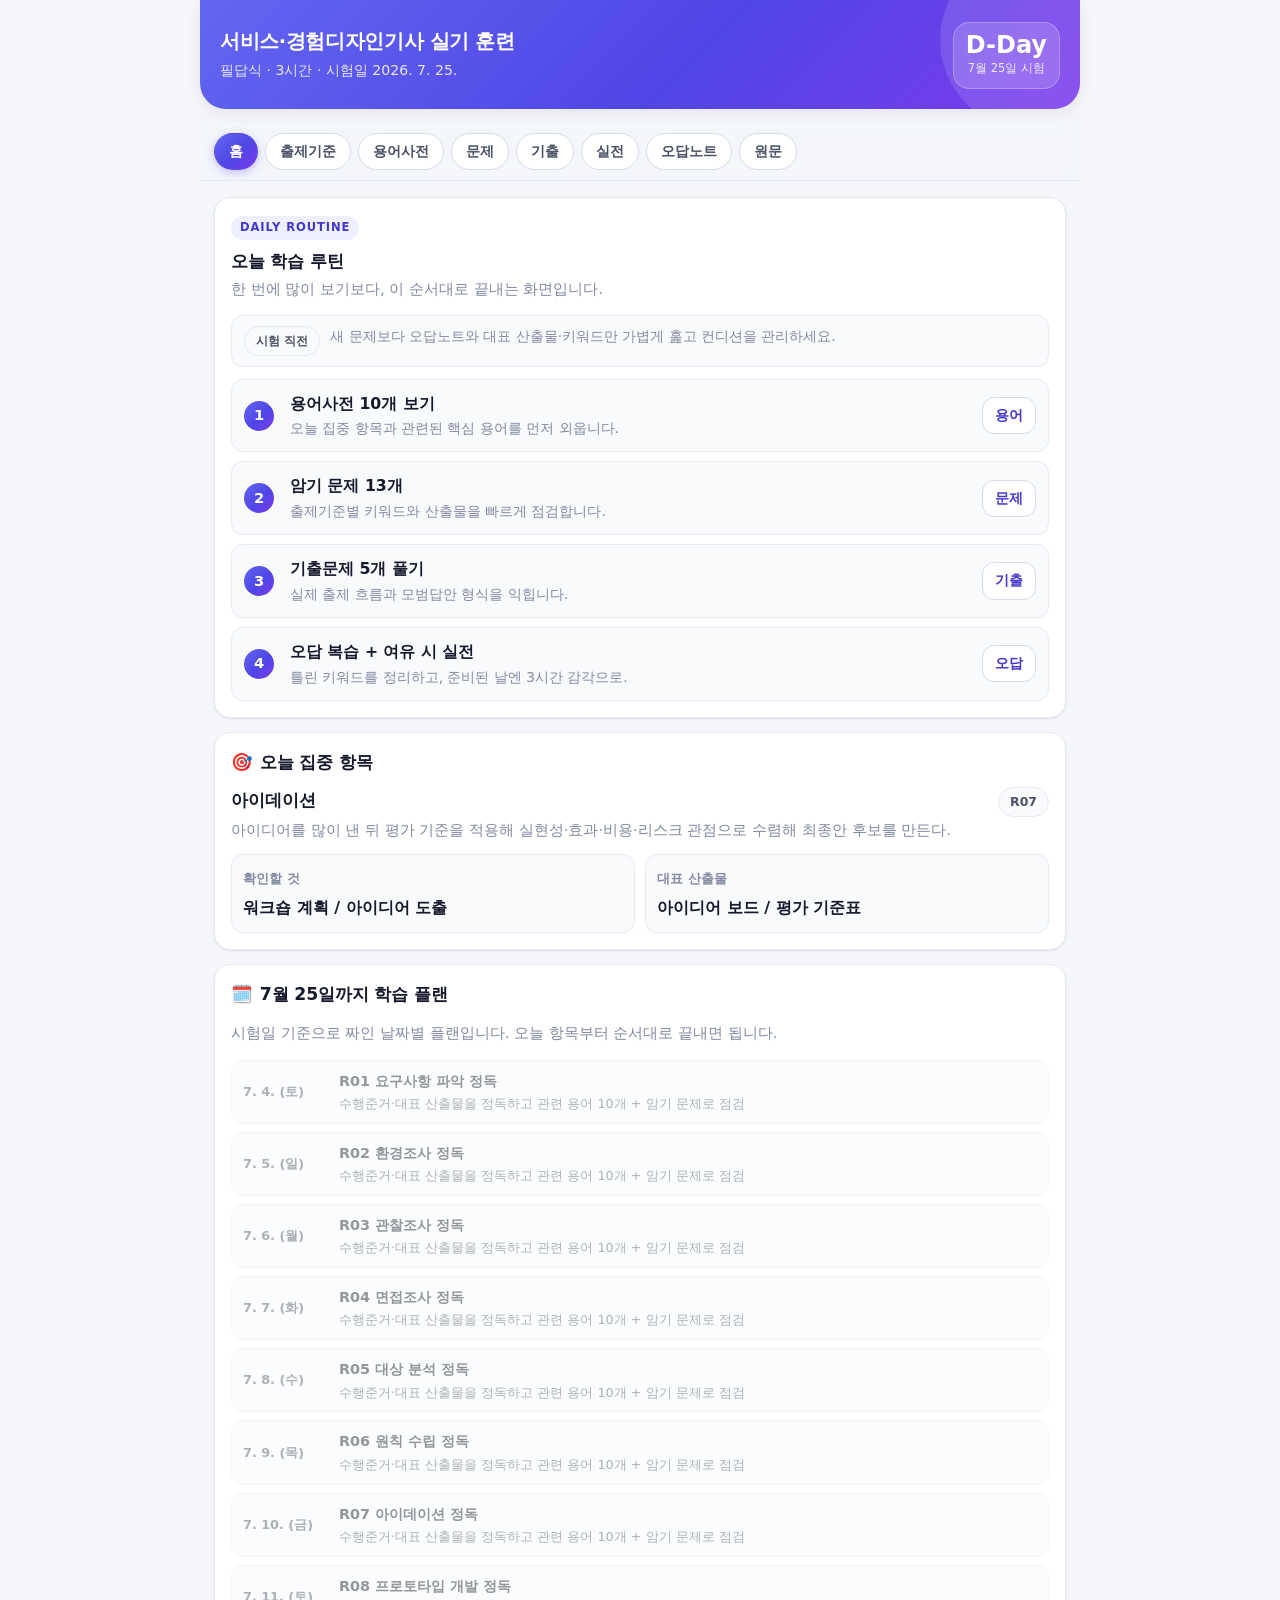
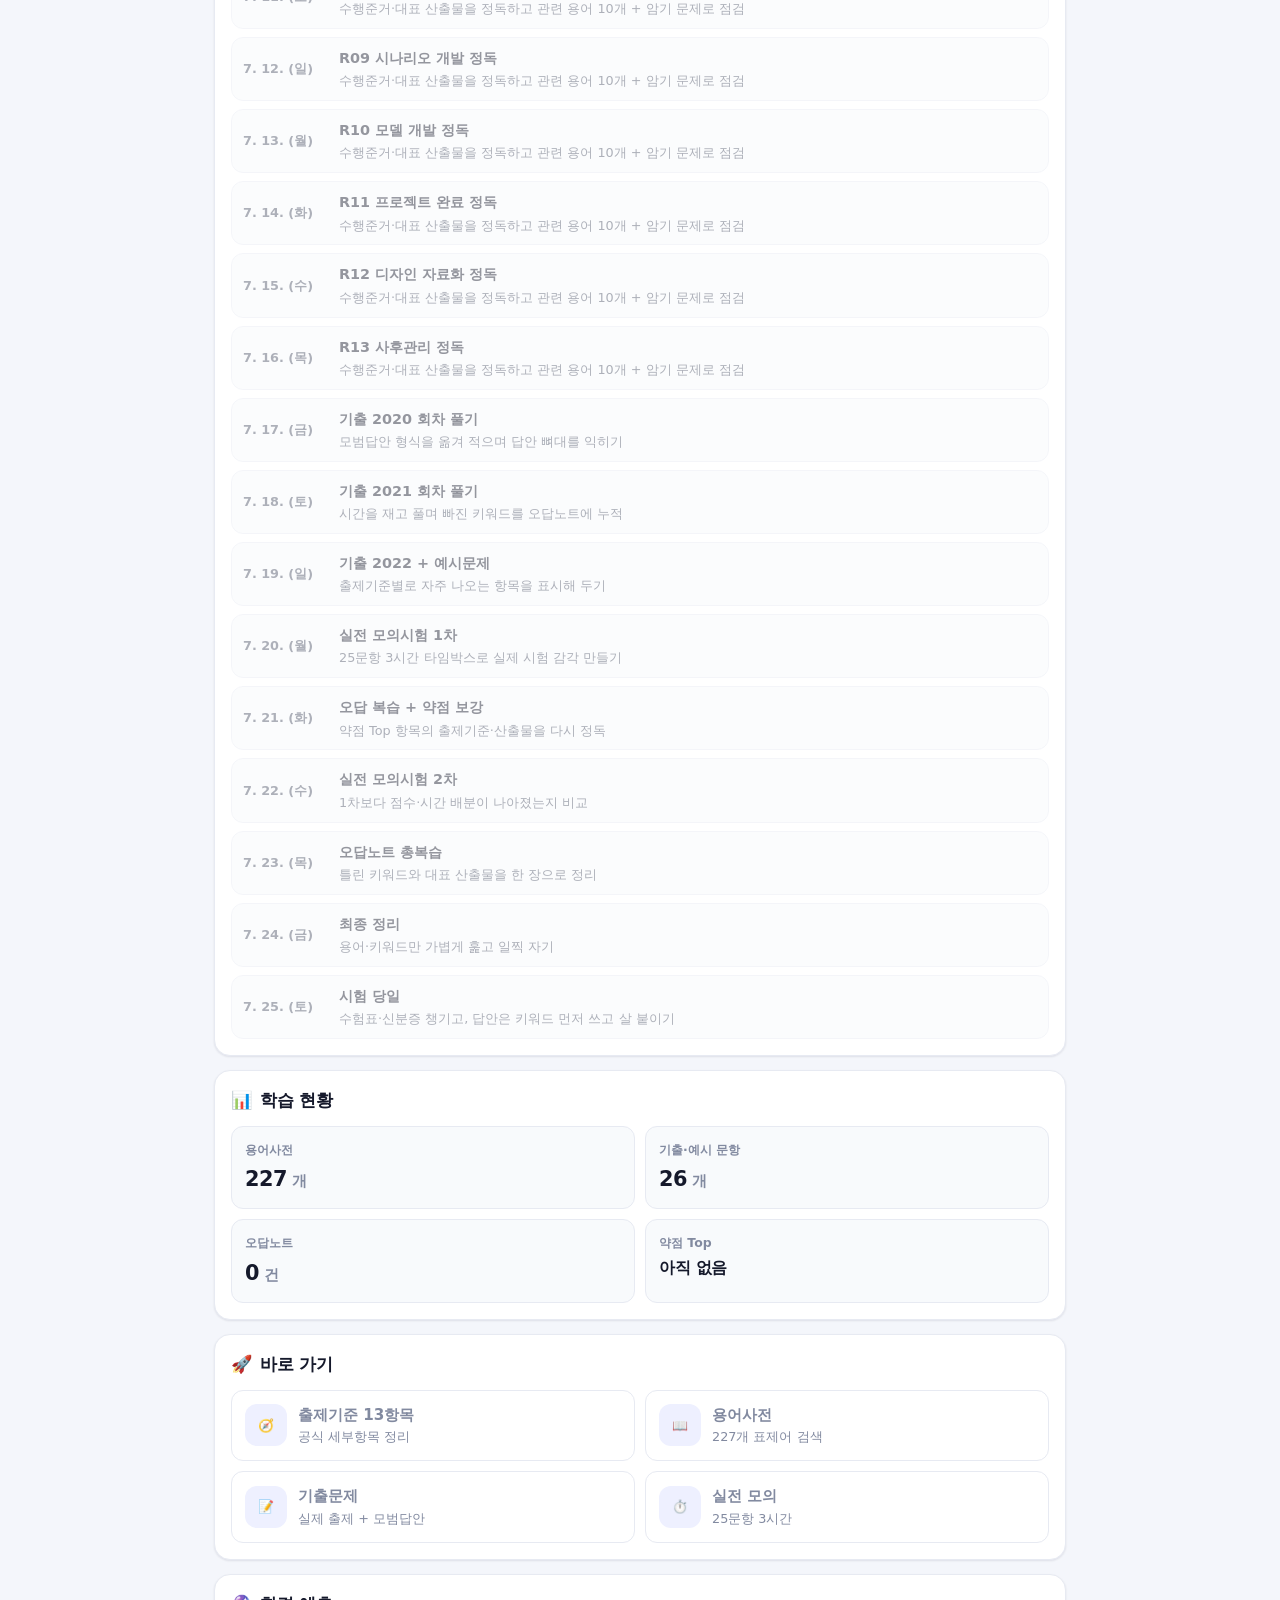
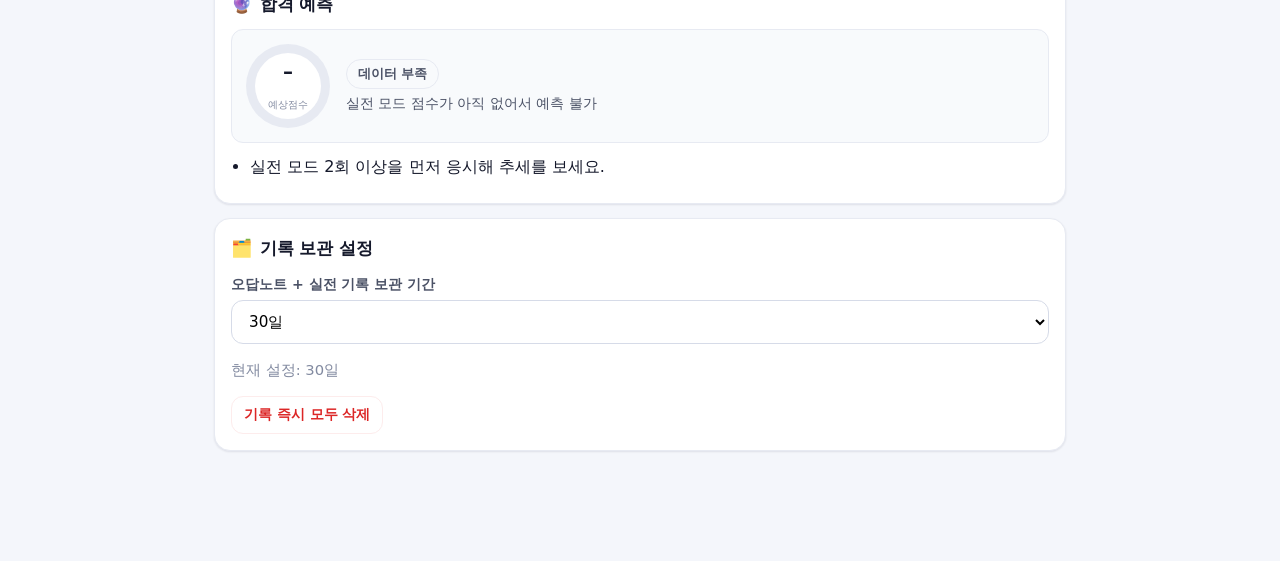
==== site/exam-trainer.html @ fe4bb9bb "site: 서비스·경험디자인기사 실기 훈련 앱 공개 페이지 추가 - ux-service-exam-trainer 빌드를 자체완결형 단일 HTML로 패키징해 site/exam-trai" ====
<!doctype html>
<html lang="ko">
<head>
<meta charset="utf-8" />
<meta name="viewport" content="width=device-width, initial-scale=1" />
<meta name="robots" content="noindex" />
<title>서비스·경험디자인기사 실기 훈련</title>
</head>
<body>
<style>
:root{--bg: #f4f6fb;--surface: #ffffff;--surface-2: #f8fafc;--ink: #15192b;--ink-soft: #4b5266;--ink-muted: #828aa0;--line: #e7eaf2;--line-strong: #d6dbe8;--primary: #4f46e5;--primary-ink: #4338ca;--primary-soft: #eef0ff;--primary-grad: linear-gradient(135deg, #6366f1 0%, #4f46e5 55%, #7c3aed 100%);--accent: #0ea5e9;--ok: #16a34a;--ok-soft: #e7f6ec;--warn: #d97706;--warn-soft: #fff3e0;--bad: #dc2626;--bad-soft: #fdecec;--shadow-sm: 0 1px 2px rgba(20, 25, 43, .06), 0 1px 3px rgba(20, 25, 43, .04);--shadow-md: 0 4px 16px rgba(20, 25, 43, .08);--radius: 16px;--radius-sm: 12px;font-family:Pretendard,Apple SD Gothic Neo,Noto Sans KR,system-ui,sans-serif;color:var(--ink);line-height:1.55;-webkit-font-smoothing:antialiased}*{box-sizing:border-box}body{margin:0;background:var(--bg);color:var(--ink)}#root{min-height:100vh}.container{max-width:880px;margin:0 auto;padding:0 14px 96px}.top{position:relative;margin:0 -14px 14px;padding:22px 20px 20px;background:var(--primary-grad);color:#fff;border-radius:0 0 26px 26px;box-shadow:var(--shadow-md);overflow:hidden}.top:after{content:"";position:absolute;right:-40px;top:-50px;width:180px;height:180px;background:#ffffff1f;border-radius:50%}.top-row{display:flex;justify-content:space-between;align-items:center;gap:14px;position:relative;z-index:1}.top h1{margin:0;font-size:1.22rem;font-weight:800;letter-spacing:-.02em;line-height:1.3}.top .top-sub{margin:6px 0 0;color:#ffffffd9;font-size:.88rem}.dday-chip{flex:0 0 auto;display:grid;place-items:center;text-align:center;min-width:78px;padding:10px 12px;background:#ffffff29;border:1px solid rgba(255,255,255,.25);border-radius:16px;-webkit-backdrop-filter:blur(4px);backdrop-filter:blur(4px)}.dday-chip .dday-num{font-size:1.5rem;font-weight:800;line-height:1}.dday-chip .dday-label{font-size:.72rem;color:#ffffffd9;margin-top:3px}.tab-nav{position:sticky;top:0;z-index:20;display:flex;gap:7px;overflow-x:auto;padding:10px 14px;margin:0 -14px 16px;background:#f4f6fbeb;-webkit-backdrop-filter:blur(8px);backdrop-filter:blur(8px);border-bottom:1px solid var(--line);scrollbar-width:none}.tab-nav::-webkit-scrollbar{display:none}.tab{border:1px solid var(--line-strong);background:var(--surface);color:var(--ink-soft);border-radius:999px;padding:8px 14px;white-space:nowrap;font-size:.9rem;font-weight:600;cursor:pointer;transition:all .15s ease}.tab:hover{border-color:var(--primary);color:var(--primary-ink)}.tab.active{border-color:transparent;color:#fff;background:var(--primary-grad);box-shadow:0 3px 10px #4f46e54d}.note-card,.question-card,.criteria-card{border:1px solid var(--line);border-radius:var(--radius);background:var(--surface);padding:16px;margin-bottom:14px;box-shadow:var(--shadow-sm)}.note-card h2{margin:0 0 12px;font-size:1.08rem;font-weight:800;letter-spacing:-.01em}.note-card h2 .h2-icon{margin-right:7px}.section-head{display:flex;flex-wrap:wrap;justify-content:space-between;align-items:center;gap:10px;margin-bottom:14px}.section-head h2{margin:0;font-size:1.15rem;font-weight:800;letter-spacing:-.01em}.section-head>div{min-width:0}.section-head .muted{margin:4px 0 0}.eyebrow{display:inline-block;font-size:.72rem;font-weight:700;letter-spacing:.08em;text-transform:uppercase;color:var(--primary-ink);background:var(--primary-soft);padding:3px 9px;border-radius:999px;margin-bottom:8px}.routine-head{display:flex;justify-content:space-between;align-items:flex-start;gap:10px;margin-bottom:14px}.routine-head h2{margin:0 0 4px}.routine-head .muted{margin:0}.phase-banner{display:flex;align-items:flex-start;gap:10px;padding:10px 12px;margin-bottom:12px;background:var(--surface-2);border:1px solid var(--line);border-radius:12px}.phase-banner .tag{flex:0 0 auto}.phase-banner .muted{margin:0;font-size:.85rem}.plan-list{display:grid;gap:8px;margin:12px 0 0;padding:0;list-style:none}.plan-day{display:grid;grid-template-columns:86px minmax(0,1fr) auto;align-items:center;gap:10px;padding:9px 11px;background:var(--surface-2);border:1px solid var(--line);border-radius:12px}.plan-day.past{opacity:.45}.plan-day.today{border-color:var(--ok);background:var(--ok-soft)}.plan-date{display:grid;gap:3px;font-size:.8rem;font-weight:700;color:var(--ink-soft)}.plan-today-badge{justify-self:start;padding:1px 8px;border-radius:999px;background:var(--ok);color:#fff;font-size:.68rem;font-weight:700}.plan-body strong{display:block;font-size:.9rem}.plan-body p{margin:2px 0 0;font-size:.8rem;color:var(--ink-soft)}.routine-list{display:grid;gap:9px;margin:0;padding:0;list-style:none}.routine-step{display:grid;grid-template-columns:34px minmax(0,1fr) auto;gap:12px;align-items:center;border:1px solid var(--line);border-radius:var(--radius-sm);padding:12px;background:var(--surface-2);transition:border-color .15s ease}.routine-step:hover{border-color:var(--primary)}.routine-step strong{font-size:.98rem}.routine-step p{margin:3px 0 0;color:var(--ink-muted);font-size:.86rem;line-height:1.45}.routine-index{display:inline-flex;align-items:center;justify-content:center;width:30px;height:30px;background:var(--primary-grad);color:#fff;border-radius:50%;font-weight:800;font-size:.92rem}.stat-grid{display:grid;grid-template-columns:repeat(2,minmax(0,1fr));gap:10px}.stat-tile{border:1px solid var(--line);border-radius:var(--radius-sm);padding:13px;background:var(--surface-2)}.stat-tile .stat-label{font-size:.78rem;color:var(--ink-muted);font-weight:600}.stat-tile .stat-value{margin-top:4px;font-size:1.3rem;font-weight:800;letter-spacing:-.02em;color:var(--ink)}.stat-tile .stat-value.small{font-size:1rem;font-weight:700;line-height:1.35}.focus-summary{display:flex;justify-content:space-between;align-items:flex-start;gap:10px;margin-bottom:12px}.focus-summary strong{font-size:1.05rem}.focus-summary p{margin:5px 0 0}.mini-grid{display:grid;grid-template-columns:repeat(2,minmax(0,1fr));gap:10px}.mini-grid>div{border:1px solid var(--line);border-radius:var(--radius-sm);padding:11px;background:var(--surface-2)}.mini-grid strong{font-size:.82rem;color:var(--ink-muted)}.mini-grid p{margin:5px 0 0;font-weight:600}.quick-grid{display:grid;grid-template-columns:repeat(2,minmax(0,1fr));gap:10px}.quick-card{display:flex;align-items:center;gap:11px;text-align:left;border:1px solid var(--line);border-radius:var(--radius-sm);padding:13px;background:var(--surface);color:var(--ink);font:inherit;cursor:pointer;transition:all .15s ease}.quick-card:hover{border-color:var(--primary);transform:translateY(-1px);box-shadow:var(--shadow-md)}.quick-emoji{font-size:1.4rem;width:42px;height:42px;display:grid;place-items:center;background:var(--primary-soft);border-radius:12px;flex:0 0 auto}.quick-card strong{display:block;font-size:.95rem}.quick-card span{font-size:.8rem;color:var(--ink-muted)}.question-card{display:grid;gap:12px}.question-header{display:flex;justify-content:space-between;align-items:flex-start;gap:12px}.question-item{font-size:.8rem;color:var(--primary-ink);font-weight:700;background:var(--primary-soft);display:inline-block;padding:3px 9px;border-radius:999px}.question-prompt{margin:10px 0 0;font-size:1.04rem;font-weight:700;line-height:1.55;letter-spacing:-.01em}.passage-box{background:var(--surface-2);border:1px solid var(--line);border-left:3px solid var(--accent);border-radius:10px;padding:11px 13px;font-size:.92rem;color:var(--ink-soft);line-height:1.6;white-space:pre-wrap}.answer-input{width:100%;min-height:130px;border:1px solid var(--line-strong);border-radius:var(--radius-sm);padding:12px;font-family:inherit;font-size:.97rem;resize:vertical;background:var(--surface-2);transition:border-color .15s ease,box-shadow .15s ease}.answer-input:focus{outline:none;border-color:var(--primary);box-shadow:0 0 0 3px var(--primary-soft);background:#fff}.mcq-list{display:grid;gap:8px}.mcq-item{border:1px solid var(--line-strong);padding:12px;border-radius:var(--radius-sm);display:flex;gap:10px;align-items:center;cursor:pointer;transition:all .12s ease;background:var(--surface-2)}.mcq-item:hover{border-color:var(--primary);background:var(--primary-soft)}.mcq-item input{accent-color:var(--primary);width:18px;height:18px}.question-actions{display:flex;gap:8px;flex-wrap:wrap;align-items:center}.btn{border:1px solid var(--primary);background:var(--primary);color:#fff;border-radius:var(--radius-sm);padding:10px 16px;min-height:44px;font:inherit;font-weight:700;cursor:pointer;transition:all .15s ease}.btn:hover:not(:disabled){filter:brightness(1.06);box-shadow:0 4px 12px #4f46e547}.btn:disabled{opacity:.4;cursor:not-allowed}.btn.secondary{background:var(--surface);color:var(--primary-ink);border-color:var(--line-strong)}.btn.secondary:hover:not(:disabled){border-color:var(--primary);background:var(--primary-soft);box-shadow:none}.btn.secondary.active{background:var(--primary-grad);color:#fff;border-color:transparent}.btn.ghost{background:transparent;border-color:transparent;color:var(--ink-soft)}.btn.danger{background:var(--surface);color:var(--bad);border-color:var(--bad-soft)}.btn.danger:hover:not(:disabled){background:var(--bad-soft);box-shadow:none}.btn.small{min-height:36px;padding:7px 12px;font-size:.86rem}.feedback{margin:0;color:var(--ink-soft);font-size:.95rem}.feedback.banner{padding:10px 12px;border-radius:10px;background:var(--surface-2);border:1px solid var(--line)}.small{font-size:.88rem}.question-meta{display:grid;gap:5px}.question-meta p{margin:0}.source-quote{margin:8px 0 0;padding:8px 12px;border-left:3px solid var(--primary);background:var(--primary-soft);border-radius:0 8px 8px 0;color:var(--ink-soft);font-size:.92rem;line-height:1.5}.tag-row{display:flex;flex-wrap:wrap;gap:6px}.tag{border:1px solid var(--line);background:var(--surface-2);color:var(--ink-soft);border-radius:999px;padding:4px 11px;font-size:.78rem;font-weight:600}.tag.tag-key{background:var(--ok-soft);color:var(--ok);border-color:transparent}.text-input{width:100%;border:1px solid var(--line-strong);border-radius:var(--radius-sm);padding:11px 13px;font-family:inherit;font-size:.97rem;min-height:46px;background:var(--surface);transition:border-color .15s ease,box-shadow .15s ease}.text-input:focus{outline:none;border-color:var(--primary);box-shadow:0 0 0 3px var(--primary-soft)}.search-input{width:100%;border:1px solid var(--line-strong);border-radius:999px;padding:12px 16px;font-family:inherit;font-size:.97rem;background:var(--surface)}.search-input:focus{outline:none;border-color:var(--primary);box-shadow:0 0 0 3px var(--primary-soft)}.select-input{width:100%;border:1px solid var(--line-strong);border-radius:var(--radius-sm);padding:11px 13px;font-family:inherit;font-size:.95rem;background:var(--surface)}.label{display:block;margin:4px 0;font-weight:700;font-size:.88rem;color:var(--ink-soft)}.inline-nav{display:flex;gap:8px;flex-wrap:wrap}.filter-row{display:flex;gap:7px;overflow-x:auto;padding-bottom:4px;scrollbar-width:none}.filter-row::-webkit-scrollbar{display:none}.chip{border:1px solid var(--line-strong);background:var(--surface);color:var(--ink-soft);border-radius:999px;padding:6px 13px;font-size:.85rem;font-weight:600;white-space:nowrap;cursor:pointer;transition:all .12s ease}.chip:hover{border-color:var(--primary)}.chip.active{background:var(--primary-grad);color:#fff;border-color:transparent}.chip.small{padding:5px 11px;font-size:.8rem}.practice-mode-panel{border:1px solid var(--line);border-radius:var(--radius);padding:14px;margin-bottom:14px;background:var(--surface);box-shadow:var(--shadow-sm)}.mode-head{display:flex;justify-content:space-between;align-items:center;gap:8px;margin-bottom:10px}.mode-head strong{font-size:.98rem}.mode-grid{display:grid;grid-template-columns:repeat(3,minmax(0,1fr));gap:8px}.mode-button{display:grid;gap:4px;min-height:76px;align-content:center;text-align:left;border:1px solid var(--line-strong);border-radius:var(--radius-sm);padding:12px;background:var(--surface-2);color:var(--ink);font:inherit;font-weight:700;cursor:pointer;transition:all .15s ease}.mode-button span{color:var(--ink-muted);font-size:.82rem;font-weight:500;line-height:1.35}.mode-button.active{border-color:transparent;background:var(--primary-soft);color:var(--primary-ink);box-shadow:inset 0 0 0 2px var(--primary)}.mode-button.active span{color:var(--primary-ink)}.criteria-grid{display:grid;gap:12px}.crit-card{border:1px solid var(--line);border-radius:var(--radius);background:var(--surface);box-shadow:var(--shadow-sm);overflow:hidden}.crit-summary{display:flex;align-items:center;gap:12px;padding:14px 16px;cursor:pointer;list-style:none}.crit-summary::-webkit-details-marker{display:none}.crit-no{flex:0 0 auto;width:34px;height:34px;display:grid;place-items:center;border-radius:10px;background:var(--primary-grad);color:#fff;font-weight:800;font-size:.92rem}.crit-head-main{flex:1 1 auto;min-width:0}.crit-head-main strong{font-size:1.02rem;font-weight:800;letter-spacing:-.01em}.crit-head-main p{margin:3px 0 0;font-size:.85rem;color:var(--ink-muted);overflow:hidden;text-overflow:ellipsis;white-space:nowrap}.crit-caret{flex:0 0 auto;color:var(--ink-muted);transition:transform .2s ease}.crit-card[open] .crit-caret{transform:rotate(180deg)}.crit-body{padding:14px 16px 16px;border-top:1px solid var(--line);margin-top:2px;display:grid;gap:14px}.crit-block h4{margin:0 0 7px;font-size:.8rem;font-weight:700;color:var(--ink-muted);text-transform:uppercase;letter-spacing:.04em}.subitem-group{margin-bottom:9px}.subitem-group>strong{font-size:.9rem;color:var(--primary-ink)}.subitem-group ul{margin:5px 0 0;padding-left:18px}.subitem-group li{font-size:.9rem;color:var(--ink-soft);margin-bottom:2px}.glossary-toolbar{position:sticky;top:56px;z-index:10;background:var(--bg);padding:4px 0 10px;display:grid;gap:9px}.initial-row{display:flex;gap:5px;overflow-x:auto;scrollbar-width:none;padding-bottom:2px}.initial-row::-webkit-scrollbar{display:none}.initial-chip{flex:0 0 auto;min-width:34px;height:34px;display:grid;place-items:center;border:1px solid var(--line-strong);background:var(--surface);color:var(--ink-soft);border-radius:10px;font-weight:700;font-size:.85rem;cursor:pointer;transition:all .12s ease}.initial-chip.active{background:var(--primary-grad);color:#fff;border-color:transparent}.initial-chip:disabled{opacity:.3;cursor:default}.glossary-count{font-size:.85rem;color:var(--ink-muted)}.term-card{border:1px solid var(--line);border-radius:var(--radius-sm);background:var(--surface);margin-bottom:9px;box-shadow:var(--shadow-sm);overflow:hidden}.term-summary{display:flex;align-items:baseline;gap:9px;padding:13px 15px;cursor:pointer;list-style:none}.term-summary::-webkit-details-marker{display:none}.term-ko{font-size:1.02rem;font-weight:800;letter-spacing:-.01em}.term-en{font-size:.82rem;color:var(--ink-muted);font-weight:500;flex:1 1 auto;min-width:0;overflow:hidden;text-overflow:ellipsis;white-space:nowrap}.term-initial-badge{flex:0 0 auto;width:24px;height:24px;display:grid;place-items:center;background:var(--primary-soft);color:var(--primary-ink);border-radius:7px;font-size:.78rem;font-weight:800}.term-body{padding:0 15px 15px;display:grid;gap:11px}.term-def{margin:0;font-size:.95rem;line-height:1.6;color:var(--ink);background:var(--surface-2);border-radius:10px;padding:11px 13px;border-left:3px solid var(--primary)}.term-desc{margin:0;font-size:.92rem;line-height:1.65;color:var(--ink-soft)}.term-rel-block{display:grid;gap:6px}.term-rel-block .rel-label{font-size:.76rem;font-weight:700;color:var(--ink-muted)}.term-link{border:1px solid var(--line-strong);background:var(--surface);color:var(--ink-soft);border-radius:999px;padding:4px 11px;font-size:.8rem;font-weight:600;cursor:pointer;transition:all .12s ease}.term-link:hover{border-color:var(--primary);color:var(--primary-ink);background:var(--primary-soft)}.answer-sheet{border-top:1px dashed var(--line-strong);margin-top:2px;padding-top:12px;display:grid;gap:6px}.answer-sheet h4{margin:6px 0 4px;font-size:.82rem;font-weight:700;color:var(--ink-muted);text-transform:uppercase;letter-spacing:.04em}.answer-sheet p{margin:0;white-space:pre-wrap;font-size:.94rem;line-height:1.6}.model-answer{background:var(--ok-soft);border-radius:10px;padding:12px 14px;border-left:3px solid var(--ok);color:#14532d}.bullet{margin:4px 0 8px;padding-left:19px}.bullet li{margin-bottom:3px;line-height:1.5}.badge{border-radius:999px;font-size:.8rem;font-weight:700;padding:4px 11px;white-space:nowrap;display:inline-block}.badge-correct{background:var(--ok-soft);color:var(--ok)}.badge-partial{background:var(--warn-soft);color:var(--warn)}.badge-wrong{background:var(--bad-soft);color:var(--bad)}.badge-diff{background:var(--surface-2);color:var(--ink-soft);border:1px solid var(--line)}.badge-diff.상{background:var(--bad-soft);color:var(--bad)}.badge-diff.중{background:var(--warn-soft);color:var(--warn)}.badge-diff.하{background:var(--ok-soft);color:var(--ok)}.criteria-card{line-height:1.55;display:grid;gap:6px}.criteria-card p{margin:0}.predict-hero{display:flex;align-items:center;gap:16px;padding:14px;border-radius:var(--radius-sm);background:var(--surface-2);border:1px solid var(--line);margin-bottom:12px}.predict-ring{flex:0 0 auto;width:84px;height:84px;border-radius:50%;display:grid;place-items:center;background:conic-gradient(var(--primary) calc(var(--p) * 1%),var(--line) 0)}.predict-ring .ring-inner{width:66px;height:66px;border-radius:50%;background:var(--surface);display:grid;place-items:center;text-align:center}.predict-ring .ring-num{font-size:1.25rem;font-weight:800;line-height:1}.predict-ring .ring-unit{font-size:.65rem;color:var(--ink-muted)}.predict-info{flex:1 1 auto;min-width:0}.predict-info .predict-level{font-size:1.05rem;font-weight:800}.predict-info p{margin:4px 0 0;font-size:.88rem;color:var(--ink-soft);line-height:1.5}.exam-top{display:flex;justify-content:space-between;align-items:center;margin-bottom:12px;padding:12px 14px;background:var(--primary-grad);color:#fff;border-radius:var(--radius-sm);font-weight:700}.exam-top strong{font-size:1.1rem}.exam-progress{height:6px;border-radius:999px;background:var(--line);overflow:hidden;margin-bottom:14px}.exam-progress>span{display:block;height:100%;background:var(--primary-grad);transition:width .3s ease}.pdf-viewer{display:grid;gap:10px}.pdf-frame{width:100%;min-height:72vh;border:1px solid var(--line);border-radius:var(--radius-sm);background:var(--surface-2)}.source-text-wrap{display:grid;gap:10px}.note-toolbar{display:grid;gap:7px}.page-turner{display:grid;grid-template-columns:minmax(54px,.7fr) minmax(100px,1.2fr) minmax(72px,.8fr) minmax(100px,1.2fr) minmax(54px,.7fr);gap:7px;align-items:center}.page-turner .btn{width:100%;min-height:46px;padding:10px 6px}.page-status{min-height:46px;border:1px solid var(--line-strong);border-radius:var(--radius-sm);display:flex;align-items:center;justify-content:center;gap:5px;background:var(--surface);color:var(--ink);white-space:nowrap}.page-status strong{font-size:1.08rem}.page-jump{align-items:center}.page-input{max-width:110px}.source-text{white-space:pre-wrap;margin:0;border:1px solid var(--line);border-radius:var(--radius-sm);padding:14px;min-height:56vh;max-height:72vh;overflow:auto;background:var(--surface);font-size:.96rem;line-height:1.7;word-break:break-word}.note-highlight{background:#fde68a;padding:0 2px;border-radius:3px;font-weight:600}.muted{color:var(--ink-muted);font-size:.92rem}.empty-state{text-align:center;padding:36px 20px;color:var(--ink-muted)}.empty-state .empty-emoji{font-size:2.2rem;display:block;margin-bottom:8px}@media (max-width: 720px){.top h1{font-size:1.08rem}.question-header{flex-direction:column}.stat-grid,.quick-grid{grid-template-columns:1fr}.mini-grid{grid-template-columns:repeat(2,minmax(0,1fr))}.routine-head,.focus-summary{flex-direction:column;gap:8px}.routine-step{grid-template-columns:30px minmax(0,1fr)}.routine-step .btn{grid-column:2;justify-self:start;min-height:38px;padding:8px 14px}.section-head{align-items:flex-start}.source-text{font-size:1rem;line-height:1.75}.mode-grid{grid-template-columns:1fr;gap:7px}.mode-button{min-height:56px}.page-turner{grid-template-columns:minmax(46px,.75fr) minmax(54px,1fr) minmax(54px,1fr) minmax(46px,.75fr);gap:6px}.page-status{grid-column:1 / -1;order:-1}.page-turner .btn{min-height:42px;padding:8px 4px;font-size:.88rem}.pdf-frame{min-height:64vh}.glossary-toolbar{top:54px}}

</style>
<div id="root"></div>
<script>
// 정적 단일 파일 배포용: 원문 텍스트를 내장하고 fetch를 가로채 제공한다
(function () {
  var GUIDE_TEXT = "서비스·경험디자인 이론서\n\n\n\n\nSERVICE ·\nEXPERIENCE\nDESIGN\n\f\f서비스·경험디자인 이론서\n\n\n\n\nSERVICE ·\nEXPERIENCE\nDESIGN\n\fContents\n\n서비스디자인 연혁                               07\n\n\n활용가이드                                   08\n\n\n\n\nPART 1\n왜 서비스·경험디자인인가?\n\n\n01 디자인의 개요   1.1 디자인의 개념과 정의            15\n             1.2 디자인의 분류와 특성            17\n\n\n\n02 디자인의 진화   2.1 디자인의 흐름                21\n             2.2 디자인의 역할                23\n             2.2.1 디자인의 역할과 활용          23\n             2.2.2 디자인의 사회적 기능과 윤리      25\n\n\n\n03 서비스디자인의   3.1 서비스디자인의 산업             35\n             3.1.1 서비스디자인 개념 및 산업의 발전   35\n  개념과 발전\n             3.1.2 서비스산업의 특성            50\n\n\n             3.2 서비스·경험디자인의 발전 및 현황     53\n             3.2.1 서비스디자인의 발전           53\n             3.2.2 서비스디자인의 국내 도입        62\n             3.2.3 서비스디자인의 글로벌 현황       67\n             3.2.4 서비스디자인의 국내 현황        68\n\fPART 2\n서비스·경험디자인은 무엇인가?\n\n\n\n01 서비스·경험디자인의   1.1 디자인씽킹 정의                                73\n                1.2 서비스디자인 정의                               78\n  이해\n                1.3 사용자 경험디자인 정의                            81\n\n\n\n02 서비스·경험디자인의   2.1 서비스·경험디자인 프로세스                          85\n                2.1.1 서비스디자인 문헌에서 정의된 서비스디자인 프로세스           85\n  프로세스와 툴킷\n                2.1.2 종합적 서비스디자인 프로세스로서의 더블 다이아몬드           88\n                      프로세스\n\n\n                2.2 서비스·경험디자인의 툴킷                           92\n                2.2.1 AT-ONE Toolkit                        92\n                2.2.2 Human-Centered Design (HCD) Toolkit   94\n                2.2.3 Collective Action Toolkit             95\n                2.2.4 국민디자인단 Toolkit                        98\n\fContents\n\n\nPART 3\n서비스·경험디자인을 어떻게 실행하는가?\n\n\n01 준비하기·Align      1.1 서비스·경험디자인 요구사항 파악                        117\n                   1.2 서비스·경험디자인 수행계획 수립                        127\n\n\n\n02 발견하기·Discover   2.1 서비스·경험디자인 환경조사                           137\n                   2.1.1 데스크 리서치(Desk Research)                 137\n                   2.1.2 환경조사                                   142\n\n\n                   2.2 서비스·경험디자인 관찰조사                           162\n                   2.2.1 자가 기록 연구(Self-ethnographic Approach)   162\n                   2.2.2 참여자 연구(Participant Approach)           168\n                   2.2.3 비참여자 연구(Non-participant Approach)      184\n\n\n\n03 정의하기·Define     3.1 서비스·경험디자인 대상분석                           209\n                   3.1.1 페르소나                                   209\n                   3.1.2 고객 여정 지도                               224\n                   3.1.3 이해관계자지도                                231\n                   3.1.4 친화도 분석                                 235\n\n\n                   3.2 서비스·경험디자인 원칙수립                           242\n                   3.2.1 서비스·경험디자인 원칙                           242\n\n\n\n04 개발하기·Develop    4.1 아이디어 또는 해결책을 모색하는 단계                     245\n                   4.1.1 공동창작(Co-creation)관점의 접근                245\n                   4.1.2 퍼실리테이션(Facilitation)의 중요성              248\n                   4.1.3 아이데이션 진행과정                             250\n\n\n                   4.2 서비스·경험 구조화 및 설계                          263\n                   4.2.1 서비스 접점과 구성 요소                          263\n                   4.2.2 서비스 설계 : 콘셉트의 가시화                      265\n\f                  4.3 프로토타입 개발                 268\n                  4.3.1 프로토타입에 대한 이해           268\n                  4.3.2 서비스 프로토타이핑의 이해         269\n                  4.3.3 프로토타입의 유형분류            270\n                  4.3.4 서비스·경험 프로토타이핑 방법       272\n                  4.3.5 프로토타이핑의 필요성과 가치        280\n\n\n\n05 전달하기·Deliver   5.1 프로토타입 평가                 282\n                  5.1.1 프로토타입 평가 목표            282\n                  5.1.2 프로토타입 평가 과정            287\n                  5.1.3 프로토타입 평가 결과 분석         290\n                  5.1.4 프로토타입 보완 및 문서화         294\n                  5.1.5 사용성 평가                 296\n\n\n                  5.2 서비스·경험디자인 모델개발           306\n                  5.2.1 서비스 요구사항 재정의 및 전략 도출   306\n                  5.2.2 서비스 블루 프린트(청사진)        307\n                  5.2.3 비즈니스 모델 캔버스            312\n                  5.2.4 서비스 제공자 행동양식           317\n                  5.2.5 서비스 구현                 319\n\n\n\n06 완료하기           6.1 프레젠테이션 및 결과 보고서 작성       333\n                  6.1.1 시선을 사로잡아라              333\n                  6.1.2 그림으로 표현하라              337\n                  6.1.3 보고서 작성의 노하우            350\n\n\n                  6.2 디자인 권리 및 사후관리            360\n                  6.2.1 디자인권                   360\n                  6.2.2 저작권                    363\n\n\n\n\n서비스·경험디자인 용어집                                  368\n\n\n참고문헌                                           384\n\n\n저자 소개                                          390\n\f\f한국디자인진흥원 서비스디자인 연혁\n\n한국디자인진흥원은 디자인을 활용한 다양한 정책을 통해 새로운 수요 시장을 개척하였습니다. 특히,\n2010년대부터 산업 구조적 변화에 대응해 서비스디자인을 디자인 분야 핵심 경쟁력으로 인식하고,\n시범사업을 시작하였습니다. 산업과 사회의 다양한 분야를 주제로 서비스디자인을 통한 사회 문제 해결과\n실증을 통해 디자인의 수요와 활용 분야를 확대하였습니다. 2019년 서비스‧경험디자인기사가 신설되며\n우리 원이 운영기관으로 지정되었고, 2021년부터 2024년까지 제1~5회 시험을 운영하며 취득자 를\n배출하였습니다. 앞으로도 우리원에서는 자격검정을 공정하게 운영하고, 역량 있는 서비스디자이너가\n산업과 공공에서 영역을 넓혀나갈 수 있도록 지원하고자 합니다.\n\n\n\n\n연혁\n\n2011 - 2015   2011.01   서비스디자인 시범사업 최초 실시(에너지고지서 서비스디자인)\n\n\n              2011.10   국제서비스디자인 세미나 개최\n\n\n              2011.11   에너지고지서 서비스디자인 '국무총리상' 수상\n                        (행정제도 선진화 우수사례 국무총리상 금상 수상)\n\n\n              2013.01   서비스디자인 전담조직 개설(서비스디지털융합팀)\n\n\n              2014.05   국민디자인단 출범(시범사업)\n\n\n              2014.12   산업디자인진흥법 개정으로 산업디자인 범주에 서비스디자인 명문화\n\n\n\n\n2016 - 2020   2016      중앙공무원 대상 공공서비스디자인 교육 도입\n\n\n              2016.02   국민디자인단 'iF디자인어워드' 서비스디자인 부분 세계 최초, 최고상 수상\n\n\n              2017.04   국민디자인단 행정절차법 개정을 통한 제도화\n\n\n              2019.02   지속가능디자인지원(디자인 주도 혁신역량강화사업) 사업추진\n\n\n              2019.06   서비스‧경험디자인기사 종목 신설\n\n\n\n\n2021 - 2025   2021.02   제1회 서비스·경험디자인기사 국가기술자격 검정 시행\n\n\n              2022      안전서비스디자인 사업추진(시범사업)\n\n\n              2025      문화선도산단 문화브랜딩 사업추진\n\n\n\n\n                                                      서비스·경험디자인 이론서   07\n\f활용가이드 : 본문\n\n\nPart1 - 3 전체 (P.16-337)\n서비스디자인의 개념과 발전, 프로세스 등 서비스디자인의 전반적인 이론을 배울 수있다.\n\n\n\n\n문단 제목\n\n\n본문\n\n\n\n\n출처\n참고자료 주석\n\n\n\n\n표, 그림\n\n\n\n\n양 페이지 하단 꼬리말\n(좌) Part 제목 (우) 책제목\n\n\n\n\n08   Part 1. 왜 서비스디자인인가?\n\f활용가이드 : 더 알아보기\n\n\nPart1 - 3 중 일부\n본문 내용 중 일부 주요내용과 관련된 심화 개념을 설명하고 이해를 돕는다.\n\n\n\n\n더 알아보기 제목\n\n\n\n더 알아보기 출처\n\n\n\n\n더 알아보기 본문글\n\n\n\n\n더 알아보기 표, 그림\n\n\n\n\n양 페이지 하단 꼬리말\n(좌) Part 제목 (우) 책제목\n\n\n\n\n                                            서비스·경험디자인 이론서   09\n\f활용가이드 : 용어집\n\n\n서비스디자인 용어집 (P.338-352)\n본문에서 언급된 용어에 대한 이해를 도울 수 있는 용어집으로 국문, 영문 용어를 모두 적고,\n내림차순으로 정렬하여 찾기 쉽게 구성하였다.\n\n\n\n\n핵심키워드\n영문표기\n동의어\n용어풀이\n\n\n\n\n10   Part 1. 왜 서비스디자인인가?\n\f서비스·경험디자인 이론서   11\n\fPART 01\n왜 서비스·경험디자인인가?\n\f\f01\n디자인의 개요\n1장에서는 서비스를 이해하는 데 필요한 기본 개념과 이론을 소개하고\n디자인의 분류와 특성에 대해 알아보고자 한다.\n\n\n\n\n14   Part 1. 왜 서비스디자인인가?\n\f                                  1.1 디자인의 개념 및 정의\n\n1                                 디자 인의 정의와 그 활용 은 시대와 장소, 분 야 와 범위에 따 라 다 양 하게\n김효진(2019), <제4차 산업혁명 시\n대 디자인 민주화’를 위한 전략 연구              나타난다. 이렇게 상황 에 따라 정의와 활용 양 상이 다 양하게 나타남에도\n: ‘디자인’ 용어 간의 관련도 분석을\n통하여>, 홍익대 박사학위 논문\n                                  불구하고, 전 세계에서는 ‘디자인(Design)’이라는 동일한 단어가 통용되고\n                                  있다. 현대에 이르러 미술 을 근 간으 로 하 는 특 정 활동 을 ‘디자 인’이라고\n2\nBrigitte Borja de Mozota(2003),   표현하는 데 대해 개념적 합의가 이루어진 것이다. 1548년 옥스퍼드 사전에\n《Design Management》, Allworth\nPress                             따르면, 디자인(Design)은 그리스어에서의 문화적 의미(그린 것을 지우다),\n                                  라틴어에서의 비유 적 의미(무언가 를 만드는 일), 이탈리아 어에 서의 미술\n                                  개념의 의미(스케치) 등 세 갈래의 어원적 의미가 영어인 ‘Design’으로 수렴된\n                                  단어이다.1 브리짓 모조타(Brigitte Borja de Mozota, 2003) 2 는 디자인의\n                                  어원을 해석하여 정리한 후 다음과 같은 공식을 제시하였다. 이는 ‘새로운\n                                  무엇인가를 창조하는 것’이라는 디자인의 공통 개념으로, 목표 대상물을 의도와\n                                  계획대로 설계하는 것을 말한다.\n\n\n                                  DESIGN = INTENTION (의도,의미) + DRAWING (실제도출, 그리기)\n\n\n\n3                                 디자인은 학문적 또는 어원적 의미로만 사용되기 보다는 실제 활용되는 상황에\nJohn Heskett(2002),\n《Design:A Very Short              따라 다양한 해석이 가 능한 개념이다. 헤스켓(John Heskett, 2002) 3 은\nIntroduction》, Oxford\n                                  대상이 명확해서 그 의미가 바로 전달되는 ‘사랑’과 같은 단어와 달리 ‘디자인’은\nUniversity Press\n                                  사용할 때마다 맥락적으로 대상이 달라지고, 상황별로 의미가 달라 혼란의\n                                  근원이 된다고 하였다. 그는 단어 ‘디자인’으로 구성한 문장인 ‘Design is\n                                  to design a design to produce a design.’ 을 통해 문장에 사용된 단어\n                                  ‘디자인(design)’이 사용 목적에 따라 의미가 모두 다를 수 있음을 설명한다.\n\n\n\n                                      Design is to design a design to produce a design.\n\n                                       [명사/주어]   [동사/서술어]   [명사/목적어]           [명사/목적어]\n                                     (일반적) 디자인    행동, 과정     제안, 계획            완성품, 결과물\n\n\n\n                                      디자인은 디자인(결과물)을 만들기 위해 디자인(계획)을 디자인(행동)한다.\n\n\n\n\n                                                                        서비스·경험디자인 이론서     15\n\f                          이와 같이 디자인은 의미상 명사와 동사로 구분하여 이해할 수 있는데, 명사적\n                          의미에서 디자인은 계획과 설계의 결과물을 말하며, 동사적 의미에서 디자인은\n                          디자인 행위와 방법, 일련의 과정(프로세스)을 의미한다. 앞서 모조타가 정의한\n                          ‘계획의 결과물’로서의 명사적 의미를 넘어 1960년대 영국의 디자인 리서치\n                          소사이어티(Design Research Society)의 활동을 기점으로 디자인의 개념은\n                          동사적 의미를 포괄하여 확장되었다.\n\n\n4                         크리스토퍼 존스(John Chris Jones, 1970) 4는 디자인 분야의 주요한 새로운\nJohn Chris Jones(1970),\n《Design Methods》, Wiley   텍스트로 과학적 사고방식을 통해 인간의 창조에 포괄적으로 접근하는 방법인\n                          디자인 방법론을 제시하였다. 부분적 개량과 변화를 목적으로 하는 전문영역의\n                          경계를 넘어, 디자인은 개인적 경험이나 내적 세계를 포함해야 하고, 경영, 공학,\n                          사회과학 등 타 분야와의 교류를 통해 전체 상황을 파악해야 한다는 새로운\n                          목적이 대두되었기 때문이다.\n\n\n                          디자인은 개인의 철학이나 가치에 따라 학문적 정의나 통용되는 의미가 다양할\n                          수 있지만 앞서 언급한 진화한 디자인의 의미를 포함하여 산업 기반의 디자인을\n                          정의하면 다음과 같다.\n\n\n\n                            “산업디자인”이란 제품 및 서비스 등의 미적ㆍ기능적ㆍ경제적 가치를 최적화함으로써\n                             생산자 및 소비자의 물질적ㆍ심리적 욕구를 충족시키기 위한 창작 및 개선 행위\n                             (창작ㆍ개선을 위한 기술개발행위를 포함한다)와 그 결과물을 말하며,\n                             제품디자인ㆍ포장디자인ㆍ환경디자인ㆍ시각디자인ㆍ서비스디자인 등을 포함한다.\n\n                                                                     산업디자인진흥법\n\n\n\n\n16    Part 1. 왜 서비스디자인인가?\n\f                           1.2 디자인의 분류와 특성\n\n                           디자 인은 목 적에 따 라 분 류 형태가 다 양 할 수 있다. 우 선, 세 계의 주요\n                           표준산업분류에서 디자인업을 살펴보면 디자인은 아래와 같이 구분되어 있다.\n                           디자인은 전문 디자인업으로 분류되며 세부 분류에서 인테리어, 제품, 시각\n                           디자인은 공통으로 나타나는 반면 패션 디자인은 분류체계에 따라 다른 양상을\n                           보인다. UN, 한국, 유럽연합 표준에는 패션 디자인이 포함되어 있으나 북미\n                           산업분류에는 패션 디자인이 아닌 기타 디자인이 포함되어 있다.\n\n5\n                           CODE        UN 국제표준산업분류 (ISIC)                CODE      한국표준산업분류 (KSIC 10차)\n한국디자인진흥원(2020), 《디자인\n이 궁금해》                      7410      Specialized design activities      7320              전문디자인업\n\n                           7410.1            Fashion design              73201           인테리어 디자인업\n\n                           7410.2           Industrial design            73202             제품 디자인업\n\n                           7410.3    Activities of graphic designers     73203             시각 디자인업\n\n                           7410.4    Activities of interior decorators   73204    패션, 섬유류 및 기타 전문 디자인업\n\n                           CODE       유럽연합 표준산업분류 (NACE)                 CODE        북미 표준산업분류 (NAICS)\n\n                            74.10     Specialised design activities      5414       Specialized design services\n\n                           74.10.1           Fashion design              54141       Interior design services\n\n                           74.10.2          Industrial design            54142      Industrial design services\n\n                           74.10.3   Activities of graphic designers     54143       Graphic design services\n\n                           74.10.4   Activities of interior decorators   54149   Other specialized design services\n\n                           [ 각국의 전문디자인 산업 분류체계 5 ]\n\n\n\n6                          디자인업의 범위를 넘어 디자인산업 6 (창의적인 디자인을 기반으 로 다양한\n산업통상자원부/한국디자인진흥원.\n(2013), 《디자인 분류체계 및 산업별    비즈니스 영역에서 새로운 가치를 창출하는 산업으로서, 전문디자인기업과\n디자인 가치 측정 연구》\n                           디자인 활용기업, 공공부문을 포함)을 위한 디자인 정책을 시행하는 우리나라\n                           정부 부처와 기관은 업무 특성에 따라 다음 표와 같이 기관별 분류 체계와\n                           명칭을 각기 다르게 설정하여 운영하고 있다.\n\n\n7                          디자인 관련 법령은 2021년 현재 산업디자인진흥법(약칭: 산업디자인법,\n산업디자인진흥법(law.go.kr),\n2021.12월 기준                주관: 산업통 상자원부 엔지니어링디자인과) 7 과 공 공디자인의 진흥에 관한\n\n8\n                           법률(약칭: 공공디자인법, 주관: 문화체육관광부 시각예술디자인과) 8이 있다.\n공공디자인의 진흥에 관한 법률\n                           산업디자인법은 산업디자인의 연구 및 개발을 촉진하고, 산업디자인을 진흥하기\n(law.go.kr), 2021.12월 기준\n                           위한 사업을 지원함으로써 산업의 경쟁력 강화에 이바지함을 목적으로 한다.\n                           공공 디자인법은 공공디자인의 문화적 공공성과 심미성 향상에 필요한 사항을\n                           정함으로써 국가 및 지역 정체성과 품격을 제고하고 국민의 문화 향유권을\n                           증대하는 데 이바지함을 목적으로 한다.\n\n\n\n\n                                                                                      서비스·경험디자인 이론서               17\n\f9\n                              구분                            분류\n한국디자인진흥원, 디자인문화\n콘텐츠 산업인적자원개발위원회\n                                       디자인산업특수분류: (대분류) 8개 (제품디자인, 시각디자인, 공간디자인,\n(2019), 《디자인분류체계 재정비\n                           산업통상자원부     패션/텍스타일 디자인, 서비스/경험디자인, 디자인인프라(기반기술), 디지털/\n(안) 연구사업》\n                                       멀티미디어디자인, 산업공예디자인)\n\n10\n한국디자인진흥원(2019), 《2019년                 국가과학기술표준분류: (대분류) 인문사회과학, (중분류) 문화/예술/체육,\n디자인 분류체계 재정립 연구 보고서》     과학기술정보통신부     (소분류) 16개 중 7개(디자인일반, 제품디자인, 시각디자인, 환경디자인,\n                                       섬유디자인, 의상디자인, 콘텐츠)\n\n\n                                       NCS(국가직무능력표준): 시각디자인 등 12개\n                            고용노동부\n                                       워크넷 직업분류 : 시각디자이너 등 6개\n\n\n                                       한국표준산업분류: (대분류) 전문, 과학 및 기술서비스업, (중분류) 기타 전문,\n                                       과학 및 기술 서비스업, (소분류) 전문 디자인업, (세분류) : 4개(제품디자인,\n                             통계청       시각디자인, 인테리어디자인, 패션/섬유 및 기타)\n                                       표준직업분류 : 대분류 5개 (제품디자이너, 시각디자이너, 인테리어디자이너,\n                                       패션디자이너, 웹 및 멀티미디어 디자이너)\n\n\n                                       학술연구분야분류 : (대분류) 예술체육학, (중분류) 디자인학, (소분류)\n                           한국연구재단      6개 (디자인일반, 환경디자인, 시각정보디자인, 산업디자인, 섬유디자인,\n                                       기타디자인)\n\n\n                         [ 디자인산업 관련 각 부처의 분류체계 9 ]\n\n\n\n\n                         디자인의 분류는 산업과 사회의 변화에 따라 지속적으로 재정립되어야 하고\n                         확장되는 디자인의 개념에 따라 변화해야 할 필요가 있다. 한국디자인진흥원은\n                         최근 산업의 실상을 반영한 디자인 분류체계의 대안을 제시하기 위해 디자인\n                         분 류 체 계 재 정립 연구 를 진행하 였다. 이 보 고 서에 서는 디자 인을 9 개로\n                         분류(제품디자인, 시각/정보디자인, 공간/환경디자인, 패션/텍스타일디자인,\n                         서비스/경험디자인, 디자인일반, 디지털미디어/콘텐츠디자인, 산업공예디자인,\n                         융합디자인)하고 각 분류마다 세부분류 항목을 제시하고 있다.\n\n\n\n\n18   Part 1. 왜 서비스디자인인가?\n\f         구분                          의미                              세부분류(예)\n\n\n                                                        • 전기·전자 제품디자인 (Electronics &\n                                                          Machinery Design)\n      제품디자인             제품의 기능, 사용, 가치 및 외관 등을 최적화하도록   • 활용품디자인 (Living Goods Design)\n   Product Design       사양을 기획 및 디자인하는 디자인 서비스 활동       • 가구디자인 (Furniture Design)\n                                                        • 운송기기디자인 (Automotive &\n                                                          Transportation)\n\n\n                                                        • 정보디자인 (Information Design)\n                                                        • 패키지디자인 (Package Design)\n                        특정 메시지, 이미지 또는 개념을 시각적으로\n    시각/정보디자인                                            • 브랜드디자인 (Brand Design)\n                        전달하거나 가상 현상 등을 시각적으로 명확하게\n Visual Communication                                   • 광고디자인 (Advertising Design)\n                        전달 또는 표현하기 위한 시각 전달 매체를 기획,\n         Design                                         • 편집, 타입디자인 또는 글꼴디자인 (Editorial,\n                        디자인 및 관리하는 산업활동\n                                                          Type Design)\n                                                        • 일러스트레이션 (Illustration)\n\n\n\n    공간/환경디자인            인간의 생활환경으로서 필요한 생활공간과 환경을       • 실내건축디자인 (Interior Design)\n  Space/Environment     안전성, 편의성 등을 고려하여 보다 기능적, 미적,    • 전시디자인 (Exhibition Design)\n       Design           경제적으로 디자인하는 산업활동                • 환경디자인 (Environment Design)\n\n\n\n  패션/텍스타일디자인            인간의 인체와 심리적, 감성적 특성에 대한 이해를     • 의상디자인 (Apparel Design)\n   Fashion/Textile      바탕으로 예술적 창의성을 지닌 의상이나 제품        • 텍스타일디자인 (Textile Design)\n      Design            또는 서비스를 만드는 일                   • 액세서리디자인 (Accessories Design)\n\n\n\n                        사용자 중심의 디자인씽킹과 방법을 기반으로\n   서비스\u001a경험디자인\n                        제품 또는 서비스에 관여하는 이해관계자의 요구를      • 서비스디자인 (Service Design)\n  Service/Experience\n                        발굴하여 사용자경험 만족을 위한 유·무형의 서비스     • 사용자경험디자인 (Experience Design)\n        Design\n                        모델을 만드는 산업활동\n\n\n\n                        제품 및 서비스 등이 미적· 기능적· 경제적 가치를    • 디자인 연구 (Design Research)\n     디자인 일반             최적화하기 위해 필요한 이론 및 정책, 법률 등      • 디자인 경영 (Design Management)\n   Design Context       기반적 요소와 유통· 전시· 소비· 활용 등 이와     • 디자인 교육/정책 (Design Education &\n                        관련된 활동                            Policy)\n\n\n\n     디지털미디어/            다양한 종류의 디지털 환경에서 제공되는           • 디지털미디어디자인 (Digital Media Design)\n     콘텐츠디자인             서비스·콘텐츠를 사용 목적과 용도에 맞게          • 콘텐츠디자인 (Contents Design)\n    Digital Media/      최적화하여 디자인하고 효과적으로 구현하는          • 게임디자인 (Game Design)\n   Contents Design      산업활동                            • 영상디자인 (Video/Film Design)\n\n\n                                                        • 금속공예디자인 (Metal Craft Design)\n                        문화적 요소가 반영된 기법, 기술, 소재, 문양 등을   • 도자공예디자인 (Ceramic Craft Design)\n    산업공예디자인\n                        바탕으로 기능성과 장식성을 추구하여 수작업으로       • 섬유공예디자인 (Fabric Craft Design)\n    Craft Design\n                        물품을 만드는 산업활동                    • 목공예디자인 (Wood Craft Design)\n                                                        • 기타 공예디자인 (Other Craft Design)\n\n\n                        제품과 서비스의 전반적인 생태계를 디자인할\n     융합디자인                                              • 기술융합디자인\n                        수 있도록 기술과 인문학, 감성 등을 융합하여\n    Convergence                                         • 인문융합디자인\n                        디자인의 산업적 가치와 역량을 향상시키는\n      Design                                            • 감성융합디자인\n                        통합적인 디자인 활동\n\n\n[ 디자인 분류체계10 ]\n\n\n                                                                     서비스·경험디자인 이론서           19\n\f02\n디자인의 진화\n2장에서는 시대의 요구에 따라 확대되고 있는 디자인 영역에 대하여 살펴보고, 서비스\n디자인의 실행에 각 영역이 어떤 영향을 미치는지 그 역할에 대하여 알아본다.\n\n\n\n\n20   Part 1. 왜 서비스디자인인가?\n\f                        2.1 디자인의 흐름\n\n11                      19 0 7 년 설립 된 독일 공 작 연맹 에 의 해 ‘ 현대 디 자 인 ’이 라 는 호칭 이\n와까미야 노부하루. (1990), 현대\n디자인사, 조형사               생겼으며, 독일 바우하우스를 거쳐 1920년대 후반 미국에서 ‘인더스트리얼\n                        디자인(Industrial Design, 산업디자인)’이라는 용어가 의식적으로 사용되기\n                        시작하였다.11 이로부터 디자인 영역은 산업의 발전 형태나 정책의 방향에 따라\n                        주요 디자인 분야로 진화해왔다. 예컨대, 대량 생산을 위해 산업혁명 시대 때\n                        디자인은 세분화된 전문성을 요구받았으며, 그에 따라 기업의 전략적 핵심\n                        분야에 디자인이 활용되면서 디자인경영 시대가 열렸다.\n\n\n                        경제적 성장만을 추구했던 산업과 사회의 분위기는 이후 공공성과 인간 중심\n                        사고를 바탕으로 하는 디자인 시대로 변화·발전하였으며, 정보화혁명과 4차\n                        산 업혁명 시대를 맞 이하 여 디지털 분 야의 디자 인과 유 (有)·무형(無 形) 을\n                        아우르는 경험 및 서비스디자인의 시대로 발전하고 있다. 이는 기존 디자인\n                        분야가 사라진다거나 중요하지 않다기보다는 디자인의 영역과 역할이 시대의\n                        요구에 따라 확대되고 있음을 의미한다.\n\n\n\n\n                                       연 평균 소득   $10,000   $10,000   $20,000   $30,000\n\n\n\n\n[ 시대별 디자인의 흐름 ]\n\n\n\n\n                                                                     서비스·경험디자인 이론서       21\n\f12                                  리처드 뷰캐넌(Richard Buchanan)은 앞으로 우리가 해결해야 할 문제는\nRichard Buchanan(1992),\n<Wicked Problems in Design          매우 복잡하고 어려운 문제(Wicked Problem)12이며, 이를 해결하기 위해서는\nThinking>, Design Issues, Vol. 8,\nNo. 2, (Spring), pp. 5-21\n                                    환경과 시스템을 위한 디자인에 다음의 중층적 분류를 포함할 것이 요구된다고\n                                    보았다. 디자인 분류의 중층성에 대한 구체적인 설명은 다음과 같다.\n\n\n                                    첫 번째는 기호와 이미지를 그래픽으로 다루는 커뮤니케이션(Communication)\n                                    디 자 인이다. 두 번 째 는 공 학, 건 축 및 대량으 로 생 산되 는 산 업 제 품의\n                                    디자인이다. 세 번째는 20세기 중반 이후 서비스의 활동과 과정을 디자인하는\n                                    데 ‘인간과 컴퓨터의 상호작용’이 적용될 수 있음을 깨닫게 되면서, 특정한\n                                    관계나 그 관계를 뒷받침하 는 것들 을 디자인하 는 인터랙션(Interaction,\n                                    상호작용)의 디자인이다. 마지막으로 네 번째는 앞서 언급한 모든 디자인 분류가\n                                    존재하 는 환경과 시스템의 디자인이다. 따라서 미래사회의 복잡한 질문은\n                                    비즈니스, 조직, 교육, 정책과 같은 시스템의 작동 방식 및 핵심 아이디어와의\n                                    연결을 비롯해 가치가 무엇인가를 이해하고 다룰 수 있는 디자인을 통해 접근할\n                                    수 있을 것이다.\n\n\n\n\n[ 디자인 분류의 진화(Four Orders of Design) ]\n\n\n\n\n22     Part 1. 왜 서비스디자인인가?\n\f                           2.2 디자인의 역할\n\n                           2.2.1 디자인의 역할과 활용\n\n                           디자인은 사회, 경제, 문화 등 시대의 상황과 흐름을 같이 하며, 이에 따라\n                           디자 인의 역할 또한 진화하고 있다. 디자 인은 전문 성을 바탕으 로 미래를\n                           위한 개념과 시나리오를 제안하고 제품이나 서비스의 부가가치를 높인다. 이\n                           과정에서 디자인은 인간을 중심으로 한 윤리적 방향으로 사회를 이끌며 조직과\n                           사회에 문화적 영향을 미친다. 이러한 디자인의 역할은 먼저 국가와 산업, 기업의\n                           경쟁력을 강화하기 위한 역할과 인간 중심의 기술 사용과 사회의 다양한 문제를\n                           해결하기 위한 역할로 구분할 수 있는데, 디자인이 경제적·사회적 가치 실현을\n                           위해 활용된다는 점을 알 수 있다.\n\n\n13                         덴마크 디자 인 센터는 디자 인 사 다리 모델(20 01년) 13 을 통 해 기업에 서\n덴마크 디자인 센터,\n<design_ladder.2016.pdf>   디자인의 역할과 활용 단계를 설명하였다. 이는 기업이 이익을 창출하는 데\n(danskdesigncenter.dk)\n                           디자인이 긍정적으로 기여한다는 가설을 바탕으로 한 것으로, 비즈니스에서\n                           디자 인을 전략적으 로 활용할 때의 단계적 특 성과 역할을 정의하고 있다.\n                           각 단계별로 살펴보면 1단계는 '디자인 미활용 단계'로 디자인을 의도 없이\n                           비체계적으로 적용하는 상황을 말하며, 2단계는 '디자인을 스타일(style)'로\n                           활용하는 단계로 심미적인 목적이 우선인 상황을 말한다. 3단계는 ‘디자인을\n                           프로세스(process)'로 활용하는 단계로 기업의 주요 프로세스 안에 디자인이\n                           포함되는 상황을 말하며, 4단계는 '디자인을 전략(strategy)'으로 활용하는\n                           단계로 기업의 비전이나 전략을 수립하는 데 있어 디자인이 핵심적 역할을\n                           수행하여 혁신하는 상황을 말한다.\n\n\n\n\n                                                           서비스·경험디자인 이론서   23\n\f14                       영국 디자인 카운슬(Design Council)은 사회적 가치 실현을 위한 '공공을\n덴마크 디자인 센터, <Design\nfor Public Good.pdf>     위한 디자인' (2013년)14에서 디자인의 활용 상황을 3단계로 제시하였다. 이에\n(danskdesigncenter.dk)\n                         따르면, 공공 영역에서 디자인 주도 혁신은 비교적 작은 문제해결부터 복잡한\n                         정책 결정에 이르기까지 두루 활용될 수 있다. 먼저 1단계는 '문제해결을 위한\n                         디자인‘ 단계로 개별 프로젝트에 일회성으로 디자인을 활용하는 것을 말한다.\n                         다음으로 2단계는 '조직 역량(일하는 방법, 조직문화)으로서의 디자인' 단계로\n                         조직 내 직원이 디자인을 이해하고 활용하여 전체적인 기관의 문화가 되는 것을\n                         말하며, 마지막 3단계는 '정책을 위한 디자인' 단계로 전통적인 정책 설계의\n                         구조적인 문제를 극복하기 위한 전략적 접근을 말한다.\n\n\n\n\n                                기업의 디자인 역할과 활용          공공 영역의 디자인 역할과 활용\n\n                               덴마크 디자인 센터(2001년)         영국 디자인 카운슬(2013년)\n                                   디자인 사다리                 공공 영역 디자인 사다리\n                                 (Design Ladder)     (The Public Sector Design Ladder)\n\n\n                             재화를 생산하는 가치창출 과정에서    가치 창출의 주체와 이해관계자의 조직, 문화를\n                               디자인의 역할을 표현한 모델      변화시키는 디자인의 역할을 표현한 모델\n\n\n\n\n                         [ 디자인 역할과 활용 사다리 모델 ]\n\n\n\n\n24    Part 1. 왜 서비스디자인인가?\n\f                     2.2.2 디자인의 사회적 기능과 윤리\n\n                     ‘계획’하 는 일이라 는 점에서 디자 인에는 어떤 방 향이 올바른가 에 대하 여\n                     끊임없이 생각 해야 할 책임이 부여된다. 현대 디자인은 산업 발전과 양적\n                     성장을 위한 경제적 가치 향상의 도구로써 매우 현실적이고 물질적 측면에서의\n                     역할을 하였다. 디자인의 인본주의는 기계나 공급의 원칙에 따라 개발한 제품과\n                     서비스를 인간 중심의 관점에서 사용 가치를 높이고 사회와 연결하려는 것으로,\n                     좋은 세상을 만들기 위해 창의적 사고를 발휘하는 분야가 바로 디자인이라는\n                     점을 분명히 한다. 공공성을 바탕에 둔 디자인의 사회적 기능과 관련하여 사회적\n                     책임과 역할에 대해 논의해야 할 지점을 몇 가지 기조로 분류해 보면 다음 그림\n                     및 표의 내용과 같다. 이는 지구적 환경 보호, 윤리와 책임, 사회 문제 해결 등의\n                     영역을 다루고 있으며, 사회적 기능을 위한 디자인의 역할이 커져야 함을 보여\n                     준다.\n\n\n\n\n[ 디자인의 사회적 기능 이슈의 흐름 ]\n\n\n\n\n                                                    서비스·경험디자인 이론서   25\n\f     년도                제목                                            내용\n\n\n                                          - 미국의 빅터 파파넥은 『인간을 위한 디자인』 출판을 통해 디자이너의\n                                           사회적 책임과 윤리에 대해 강조.\n     1971        인간을 위한 디자인\n                                          - 지역 재료를 활용하여 화산 폭발의 위험을 알리는 5센트짜리 통라디오를\n                                           디자인하여 적정디자인에 대한 개념 적용.\n\n\n                                          - ‘Powers of Ten’이라는 영상을 제작하여 거시적, 미시적 관점을 통합한\n     1977         찰스 & 레이 임즈\n                                           디자인 씽킹의 기본 개념을 표현.\n\n\n\n                                          - 영국의 나이젤 휘틀리(Whiteley, Nigel)는 소비주의 디자인을 넘어\n                 사회를 위한 디자인\n     1993                                  환경과 여성, 윤리, 사회적 책임까지 생각하는 지속 가능한 디자인의\n               (Design for Society)\n                                           모색을 주장함.\n\n\n\n                                          - 미국의 건축가인 로널드 메이스(Ronald L. Mace)은 \"모든 나이와\n                                           능력에 대응하는 디자인\"(Design for All ages and abilities)을\n                  유니버설디자인\n     1997                                  위해 유니버설디자인이란 용어를 창안. 노스캐롤라이나 주립\n                (Universal Design)\n                                           대학교의 유니버설디자인 센터에서 7대 원칙을 만들어 발표하여\n                                           디자인 가이드라인으로 활용.\n\n\n\n                                          - 영국의 헬렌햄린센터는 인클루시브(Inclusive, 포용)디자인 개념을\n                 인클루시브디자인\n     1999                                  정립, 연구하는 기관으로 다양한 상황의 모든 사람을 포용하여 인간\n                (Inclusive Design)\n                                           삶의 향상을 위한 디자인 역할과 활동을 주도.\n\n\n\n                                          - d.school과 IDEO는 ‘모든 사람은 디자이너이다’라는 개념을 바탕으로\n                    디자인씽킹\n     2004                                  사회적 문제해결을 위한 방법론으로 디자인씽킹을 정의하고 프레임\n                 (Design Thinking)\n                                           워크를 구축함.\n\n\n\n                                          - 미국의 스미소니언 박물관은 전시와 출판물을 통해 디자인의 사회적\n     2007    소외된 90%를 위한 디자인               책임을 선포. 이제까지 디자이너의 90%는 상위 10% 만을 위한\n                                           디자인을 해왔으며, 나머지 90%를 위한 디자인 혁명을 주장.\n\n\n\n                                          - ‘Designs of the Time, 이 시대의 디자인’을 주제로 디자인의 사회적\n                      Dott07               역할을 정립함. 영국 디자인 정부지원기관인 디자인카운슬과 뉴캐슬\n     2007\n            (Designs of the Time, 2007)    지역의 다양한 환경, 지역, 사회 문제를 해결하기 위해 디자인을 활용한\n                                           프로젝트.\n\n\n\n                                          - 미국의 나단 쉐드로프는 『Design is the Problem』책을 통해 의미 없는\n                                           무언가를 계속 만들어내기만 하는 디자인은 자신들이 대단한 일을 하는\n     2007     Design is the Problem\n                                           것으로 생각하지만 중고차 딜러보다 못한 존재라고 비판, 계획하는 사람\n                                           으로서의 환경·윤리·사회적 책임을 가질 것을 주장.\n\n\n\n\n26    Part 1. 왜 서비스디자인인가?\n\f                                - 심미적, 유희적 감성디자인의 대표적 스타 디자이너인 필립 스탁이 독일\n                                 일간지와 TED강연에서 크리스마스 선물같이 화려하지만 별 쓸모없는\n                                 이제까지의 디자인을 모두 후회한다고 하며, 물질주의의 생산자로서의\n  2008      필립 스탁의 은퇴선언\n                                 디자인을 포기하겠다고 선언.\n                                - 앞으로 눈을 높이 들어 더 멀리 바라보고 사회, 공동체, 문명화를 위한\n                                 활동을 할 것이라고 다짐.\n\n\n\n                                - 트리스탄 해리스(Tristan harris)는 구글의 디자인윤리학자로 행동경제학,\n                                 사회심리학 등을 연구하여 기술이 사람들의 생각과 행동을 어떻게\n  2014        디자인 윤리학자\n                                 윤리적으로 이끌어야 하는지에 대한 프레임워크를 개발. 중독적 UI를\n                                 개선하는 아이디어 도출.\n\n\n\n\n                                - 한국의 국민디자인단은 사회 문제 해결을 위한 참여디자인 방법론으로\n                                 서비스디자인을 활용하여 다양한 이해관계자와 함께 정책 디자인을\n  2014        국민디자인단\n                                 하는 공공분야의 혁신적 체계와 프로세스 구축으로 사회적 디자인\n                                 역할을 정립.\n\n\n\n                                - 한국은 지속 가능한 발전을 위한 사회적, 윤리적 가치를 반영하는\n                                 비재무적 요소인 환경(Environment)·사회(Social)·지배구(Gove-\n              ESG 경영공시\n  2021                           rnance)에 대한 평가를 경영 공시에 의무화를 도입.\n                의무화\n                                - 2000년 영국을 기점으로 2006년 UN에서 공식기구를 만들어 ESG를\n                                 고려한 사회책임 투자를 장려.\n\n\n[ 디자인의 사회적 기능과 윤리에 대한 주요 내용 ]\n\n\n\n\n                                                                 서비스·경험디자인 이론서    27\n\f         지속가능한 디자인\n\n\n\n더 알아보기\n                                  무분별한 자원 낭비, 환경오염, 오존층 파괴, 천연자원 고갈 등 전 세계적으로\n                                  환경문제에 관한 관심이 높아지고 있고, 이러한 문제에 대해 디자 이너의\n                                  사회적, 도덕적, 윤리적인 책임 의식이 점점 더 대두되고 있다. 이와 관련해\n                                  디자이너가 실행할 수 있는 문제 해결의 방안으로 언급되는 것이 바로 지속\n                                  가능한 디자인이다. 지속 가능한 디자인은 산업적 관점에서 자연을 파괴하지\n                                  않고 인간의 존엄성을 훼손하지 않으면서 지속적인 경제발전을 이룩하고자 하는\n                                  녹색성장을 위한 노력의 하나이다.\n\n\n\n                                    Sustainable Design\n                                    인류와 사회의 지속 가능한 발전이 가능하도록 제품·서비스와 관계된 전 과정의\n                                    사회적, 경제적, 환경적 요인을 고려하는 디자인\n\n\n\n\n         15                       지속 가 능한 디자인(Sustainable Design)은 이익, 사람, 지구라는 3대\n         알라스테어 풔드 루크(2010), 《디자\n         인 액티비즘》, 미술문화, p. 45     기본 축의 균형을 맞추어15 인류와 사회의 지속 가 능한 발전이 가 능하도록\n                                  사회적, 경제적, 환경적 관점에서 오랜 기간 동안 사용할 수 있는 것을 목표로\n         16\n         경제정보센터(2015), 《적정기술은     하는 디자인으로, 모든 대상에 현재보다 미래를 위한 사회적 선을 실현하는\n         ‘인간’의 얼굴을 한 ‘기술’》\n                                  디자인이라고 할 수 있다.\n                                  * 적정기술 : 적당한 기술, 알맞은 기술이라는 말로 정치적, 문화적, 환경적\n                                  조건을 고려해 해당 지역에서 지속적인 생산과 소비가 가능하도록 만들어진\n                                  기술로 인간의 삶과 질을 궁극적으로 향상시킬 수 있는 기술16\n\n\n\n\n                                    3R Design\n                                    자원의 소재, 쓰임새 등을 재활용(Recycle), 또는 재사용(Reuse)하고\n                                    소요되는 부품이나 폐기물 양을 줄이는 것(Reduce)을 목적으로 하는 디자인\n\n\n\n\n         17                       지속 가능한 디자인을 설명하 는 데 흔히 사용되는 3R-[재활용(Recycle),\n         디자인DB, <디자인 트렌드, 사회\n         를 배려하는 디자인-지구를 살리        재사용(Reuse), 절감(Reduce)] 디자인은 실천적인 내용을 담고 있지만\n         는 디자인은 어떻게 가능한가요?>,\n                                  일반적으로는 사용된 제품의 폐기 주기를 지연시키는 방법일 뿐이다.17\n         2021.12월 기준\n\n\n\n\n         28   Part 1. 왜 서비스디자인인가?\n\f                           Green Design\n                           환경 영향력을 최소화하는 프로세스를 통해 환경친화적인 제품과 서비스를\n                           개발하는 디자인\n\n\n\n18                       그린디 자 인(Green D esign) 이란 환 경친 화 적 디 자 인으 로 환 경 문제 를\n홍동식(2011), <시각디자인에 있어\n서의 에코디자인 및 그린 디자인의       최소화하고, 제품이나 그 외의 서비스가 자연의 순환 과정에 잘 스며들 수\n동향>, 한국콘텐츠학회 제9권 제3\n호, pp. 37-38\n                         있도록 디자인하는 활동이라고 할 수 있다.18 그린디자인에서 친환경성, 경제성,\n                         공정성은 모두 동등하게 중요한 요소로서 인간의 삶과 자연의 공존, 차별적\n                         가치의 인정, 행복의 의미를 추구함으로써 더 나은 미래를 디자인하는 것이다.\n\n\n\n                           Eco Design\n                           제품의 생산부터 유통 폐기 전까지의 전 과정에 걸쳐 환경 영향력을 최소화하고\n                           친환경적인 가치와 라이프스타일을 지향하는 디자인\n\n\n\n\n19                       에코디자인(Eco Design)이란 제품이 생산되어 유통, 폐기되는 전 과정에서\n환경부(2001), 《에코디자인 가이\n드》, p. 25, 2021.12월 기준   나타날 수 있는 환경 측면의 피해를 줄이면서 비용, 품질 경쟁력을 높이는\n                         환경친화 디자인으로, 여러 가지 통합적인 요소들을 고려하여 환경·경제적으로\n                         우수한 제품을 디자인, 생산 및 판매하는 기업경영의 새로운 전략 기법이다.19\n                         유해 물질 사용을 줄이고, 사용 기간을 늘리며, 사용이 끝난 후 폐기나 재활용이\n                         쉽게 이루어질 수 있게 하는 등 사용상의 안전성을 최대화하고 환경에 미치는\n                         영향 들을 고려하여 인간의 건강과 환경의 보호를 동시에 구현하고자 하 는\n                         것이다.\n\n\n20                       사 회 와 환 경에 책 임 을 지 는 디 자 인 을 강 력하 게 주 장 한 빅터 파 파 넥 은\n알라스테어 풔드 루크(2010), 《디자\n인 액티비즘》, 미술문화, p. 74\n                         디자이너들의 사회적, 도덕적 책임 의식을 강조하며, 경제적 이익을 위해\n                         쓸모없는 상품을 디자인하 는 시간을 줄이고 대신 전 세계의 소외계층이나\n                         혜택을 받지 못하는 사람들이 진정으로 필요로 하는 것을 반영하는 디자인에\n                         신경 써야 한다고 주장한다. 이러한 그의 주장은 디자이너 집단의 사고방식에 큰\n                         충격을 주게 되었고, 보편적 디자인, 포괄적 디자인, 그리고 사용자 중심 디자인\n                         등의 디자인 접근 방법을 촉발하는 계기가 되었다.20\n\n\n\n\n                                                            서비스·경험디자인 이론서   29\n\f         유니버설디자인(Universal Design; UD) 21\n\n\n\n더 알아보기\n         21                             유니버설디자인(Universal Design)이란 장애·연령·성별·언어 등에 관계없이\n         The Centre for Excellence\n         in Universal Design(CEUD),     환경의 시설물이나 제품 또는 서비스를 사용하려는 모든 사람의 요구 사항을\n         2021.12월 기준 (https://\n         universaldesign.ie/what-is-\n                                        충족하여 편리하게 이용할 수 있도록 설계하는 것을 의미한다.22\n         universal-design/definition-\n         and-overview/definition-and-\n                                        ‘Universal’은 '일반적인, 보편적인'이라는 의미를 가진 단어로 성별·연령·국적\n         overview.html)\n                                        ·신체크기·왼손잡이·질병 등에 의한 차이뿐만이 아니라 개인의 다양성에 의한\n         22\n         행정안전부(2018), 《공공청사 유           체격, 이동 및 인지능력, 일시적 불편사항23 등 다양한 사람들을 고려한 모두를\n         니버설디자인 적용 안내책자》,\n         2021.12월 기준\n                                        위한 디자인(Design for All)이라고도 할 수 있다.\n\n         23\n         서울특별시(2017), 《서울시 유니           미국 노스캐롤라이나 주립대학의 로널드 메이스 교수에 의해 처음으로 정의된\n         버셜 디자인 통합 가이드라인》,\n                                        유니버설디자인을 통해 달라진 가장 중요한 변화 중 하나는 신체가 불편한\n         2021.12월 기준\n                                        사람들에게 '특별한 요구'라는 라벨을 없애주었다는 것이다. 이 말은 장애인들의\n                                        특별한 요구를 일반인들이 들어줘야 한다는 것이 아니라, 유니버설디자인을\n                                        통해 특별한 대우 없이도 모든 사람이 편안하게 이용할 수 있어야한다는 데에 그\n                                        핵심이 있다는 것이다.\n\n\n\n\n                                        [ 7원칙 : 미국 North Carolina 대학 유니버설디자인센터 ]\n\n\n\n\n         30    Part 1. 왜 서비스디자인인가?\n\f                              유니버설디자인의 7원칙과 지침 :\n                              미국 North Carolina 대학 유니버설디자인 센터 제시\n\n                              ① 공평한 사용                       ⑤ 실수에 대한 관대함\n                                다양한 능력을 지닌 사람들에게 용하고          위험한 상황이나 의도하지 않은 조작에\n                                판매될 수 있는 디자인                  의한 나쁜 결과를 최소화 하는 디자인\n\n                              ② 사용의 융통성                      ⑥ 적은 신체적 노력\n                                폭넓은 개인의 선호도와 능력을              피로 없이 편안하고 효과적으로 사용할\n                                수용하는 디자인                      수 있는 디자인\n\n                              ③ 간단하고 직관적인 사용                 ⑦ 접근과 사용을 위한 크기와 공간\n                                사용자의 경험·지식·언어 등과 관계없이         사용자의 신체·이동 능력 등에 관계없이\n                                이해하기 쉬운 디자인                   이동·사용할 수 있는 적정 크기와\n                                                              공간을 제공\n                              ④ 인지할 수 있는 정보\n                                필요한 정보를 사용자에게 효과적으로\n                                전달하는 디자인\n\n\n\n\n                              인클루시브디자인(Inclusive Design : 포용적 디자인)과 유니버설디자인(UD)\n\n24                            인클루 시브디자 인은 신체 적, 인지적 능력의 제한 없이 다 양 한 사 용자 를\n중앙선데이(2019.12.26.), “샴푸\n인지 화장품인지...시각장애인에             포괄하며 디자인을 통해 소외된 계층을 포용한다는 포용적 디자인 개념을\n게’ 구별‘을 허하라”, 2021.12월\n기준 (https://news.joins.com/\n                              가지고 있다. 인클루시브 디자인은 공존과 상생의 철학을 기초로 하고 있으며,\narticle/23615660)             특히 사회적 약자를 배려하는 개념을 포함하고 있다.24 이는 현 시대의 흐름과\n25                            사회적 요구에 따라 환경, 제품과 서비스를 디자인할 때 상대적으로 배제되었던\n김선아(2019), 디자인 씽킹을 활용\n한 인클루시브 디자인 콘셉트 개발,\n                              특이 상황의 사용자를 포용하는 디자인을 통해 주류로 통합하여 사회의 건전한\n기초조형학연구 21권 3호\n                              발전을 추구하고자 하는 것에 목적이 있다.\n\n\n\n                                구분           인클루시브 디자인                유니버설디자인\n\n\n                                         다양한 다수의 사용자를 포괄하여      가능한 최대한의 사용자가 보편적으로\n                                정의\n                                          누구나 사용하기 편리한 디자인           사용하는 디자인\n\n                                주요\n                                           환경, 제품, 시각, 서비스             환경, 제품\n                               적용 분야\n\n                                주요\n                                                 유럽                        북미\n                               활용국가\n\n                              [ 인클루시브디자인과 유니버설디자인의 비교25 ]\n\n\n\n\n                                                                    서비스·경험디자인 이론서     31\n\f                          베리어프리(Barrier Free 또는 BF ; 무장애)와 유니버설디자인(UD)의 비교\n\n                          베리어프리와 유니버설디자 인은 비슷하지만 많은 부 분에서 차 이가 있다.\n                          베리어프리는 장 애인에 대한 법적 기준과 표준 을 기본으 로 하 여 제 시된\n                          개념이지만, 유니버설디자인은 다양한 사람들을 포괄하는 개념이자 창의적인\n                          해결안으로 사람들의 만족도 향상을 포함하는 사람 중심의 디자인에 초점을 둔\n                          것이다.\n\n\n\n     구분                        베리어프리                               유니버설디자인\n\n\n             • 신체적 불편 또는 장애가 있는 사람이 안전하고              • 누구에게나 공평하고 이용하기 쉽고, 쾌적한 물리적,\n              쉽게 사용하도록 장애물 없는 물리적 환경 만들기               사회적 환경 만들기\n      개념     • 장애인을 주 대상으로 평등한 환경을 조성하기               • 가능한 많은 사람의 요구에 만족시키기 위한 디자인\n              위한 법규 및 명령에 근거한 디자인으로 주로                 철학이자 접근 방법\n              표준을 통한 기준 설정                            • 다양한 선택지를 통한 기회 제공\n\n\n             • 주로 장애인, 노인 등의 신체적, 정신적 어려움을            • 성별, 연령, 국적, 장애의 유무에 관계 없는 모든\n              가진 사람들                                   사람들\n     대상\n             • 건축물, 공공시설 등에 존재하는 물리적 환경(시설,           • 건축, 공공시설물 등의 물리적 환경을 비롯한 행정,\n              설비, 정보)의 장애물 제거                          교육, 복지 등의 사회적 환경 가치 제고\n\n\n             • 장애인 노인 임산부 등의 편의증진 보장에 관한\n              법률\n                                                      • 각 지자체의 유니버설디자인 관련. 조례\n     법적근거    • 교통약자의 이동편의 증진법\n                                                      • 서울특별시 유니버설디자인 도시 조성 기본 조례\n             • 장애물 없는 생활환경 인증에 관한 규칙 제정\n              (BF인증제도)\n\n                                                      • 유니버설디자인은 BF의 장애에 대한 한정적인\n             • 1974년 UN 장애인 생활환경 전문가 협회에 의해\n                                                      시각에서 벗어나 보편성의 관점에서 1980년대\n              \"장벽이 없는 건축 설계\" 라는 보고서 알려지면서\n                                                      유니버설디자인의 개념이 정립되기 시작\n              건축분야에 사용되기 시작\n                                                      • 1997년 North carolina 주립대학 로널드메이스가\n             • 90년대에 관련 이론이 정립되면서 건축을\n                                                      현재와 같은 유니버설디자인의 정의를 완성하고\n              중심으로 Barrier Free(무장애) 명명\n                                                      원칙을 설정\n     태생배경    • 장애인의 이동 및 접근을 위한 미국의 the\n                                                      • 법적기준으로는 해결할 수 없는 사안들에 대한\n              Americans with Disabilities Act(ADA)에\n                                                      디자인적인 사고와 해결안으로서, 사용자의 차별감\n              근간하여 요구사항을 구현하는 규정에서 비롯해\n                                                      해소 및 자존감 향상의 필요에서 출발\n              주로 접근성 보장을 위한 표준적인 기준 제시\n                                                      • 다양한 사용자의 이용편의 증진과 사회적 참여의\n             • 한국에서도 ADA의 기준을 바탕으로 법적 기준\n                                                      보장을 위해 환경과 제품 디자인 분야에서 서비스\n              마련\n                                                      전달까지 확장\n\n\n             무장애는 그 범위를 확대하여 '모든 사람을 위한 디자인(Design for All)이라고 정의하며,\n     추세\n             물리적 공간뿐만 아닌 제품과 인간 주변의 모든 환경을 대상으로 하는 유니버설디자인 개념으로 발전\n\n\n[ 베리어프리와 유니버설디자인의 비교 ]\n\n* 출처 : 서울시 유니버설디자인 통합가이드라인(2021)\n\n\n\n\n32   Part 1. 왜 서비스디자인인가?\n\f                                 베리어프리(Barrier Free 또는 BF)와 유니버설디자인(UD)\n\n\n                                                                     Universal Design\n                                                                     연령, 심신의 능력, 사용환경에 상관없이\n                                                                     가능한 많은 사람들이 손쉽게 사용할 수\n                                                                     있도록 잠재적인 불만까지 제거한 디자인\n\n                                         Universal Design\n\n\n                                                                     Barrier Free\n                                                                     장애인이나 노인 등이 일상생활을 하면서\n                                                                     불편이 될 수 있는 장애물이 처음부터\n                                            Barrier Free             설치되지 않도록 하거나, 설치된 장애물에\n                                                                     대해서는 편의시설을 설치하여 장애물을\n                                                                     없애는 것을 말함\n\n\n\n\n                                 [ 베리어프리와 유니버설디자인의 범위 ]\n                                 * 출처 : 공공청사 유니버설디자인 적용 안내책자(2021)\n\n\n\n\n26                               유니버설디자인은 만능인 하나의 디자인을 추구하 는 것이 아니라 최대한\nNDA, The Centre for Excellence\nin Universal Design(CEUD),       광범위한 사용자를 수용할 수 있는 최적의 디자인을 추구하는 것이다. 또한 사람\n2021.12월 기준 (https://\nuniversaldesign.ie/what-is-\n                                 중심의 접근 방식으로 다양한 사람들과 다양한 능력에 대한 인식이 요구되는\nuniversal-design/definition-\n                                 과정에서 생겨난 개념이다. 따라서 유니버설디자인은 모든 사람에게 동일한,\nand-overview/definition-and-\noverview.html)                   동등한 경험, 활동 및 서비스를 제공하는 것이며 특정 분야의 디자이너가 아닌\n                                 모든 디자이너가 달성하고자 하는 목표가 되어야 한다.26\n\n\n\n\n                                                                          서비스·경험디자인 이론서       33\n\f03\n서비스·경험디자인의 개념과 발전\n산업, 경제, 사회 문제 등 패러다임의 변화에 따라 발전하는 서비스디자인의\n개념과 활용을 연도별로 살펴보고 비교해 본다.\n\n\n\n\n34   Part 1. 왜 서비스디자인인가?\n\f                     3.1 서비스디자인의 산업\n\n                     3.1.1 서비스디자인 개념 및 산업의 발전\n\n27                   과거에는 서비스를 부수적이거나 간접적인 것으로 인식하여, 주요한 상품을\nISTANS(산업통계 분석시스템)\n(www.istans.or.kr)   구매하면 무료 로 주어지는 것, 직접 가치를 만들어내지 못하지만 경제에\n                     간접적으로 도움을 주는 활동 정도로 받아들였다. 하지만 최근 산업 전체에서\n                     서비스업이 차지하 는 비중이 증가하며 그 중요 도가 상승하였고 서비스는\n                     제조업을 넘어 산업의 중심이 되었다. 한국 고용 비중을 기준으로 서비스업은\n                     2000년 61.2%에서 2019년 70.28%로 성장하였으나, 제조업은 16.33%에\n                     그치고 있다. 세계의 다른 선진국들도 대부분 70% 이상의 높은 서비스업\n                     비 중 을 보이 고 있다. 2 7 특 히 온 라 인 과 모 바 일 기 술의 보편 화 로 디 지털\n                     서비스로의 변화가 가속화되며 서비스에 대한 패러다임의 변화가 진행 중이다.\n\n\n                                                                                   단위 : %\n\n                           국가            2019            2020      2021     2022\n\n\n                         대한민국             62.5           62.4      62.4     63.5\n\n\n                          중국              53.8           54.0      53.0     52.3\n\n\n                          일본              70.0           69.8      70.1     70.0\n\n\n                           인도             54.8           52.5      52.5     53.3\n\n\n                           미국             81.1           81.9      81.4     80.7\n\n\n                           독일             69.2           69.7      69.4     69.3\n\n\n                           영국             79.4           80.0      80.7     80.8\n\n\n                         이탈리아             73.9           73.9      72.5     72.2\n\n\n                          캐나다             72.8           72.6      72.7     72.7\n\n\n                          프랑스             78.7           79.4      79.7     79.1\n\n\n                     주요국별 서비스업 비중\n                     * 출처 : 주용산업동향지표. 2024.06.ISTANS, KIET 산업연구원\n\n\n\n\n                                                                   서비스·경험디자인 이론서      35\n\f28\n                                  A. 산업 측면의 변화 28\n박용태 외(2012), 《서비스 공학 – 개\n정2판》, pp. 27-31\n                                  영어 Service는 노예를 뜻하는 ‘Servitude’에서 유래되어 ‘봉사’라는 의미로\n29\nAdam Smith(1776), 《The Wealth     사용되었다. 농업 중심 시대에는 농산물을 생산하는 활동만을 경제활동으로, 그\nof Nations》\n                                  이외의 주변 활동은 서비스라고 불렀다.\n                                  고전 경제학의 시대, 18세기 말 대표적 경제학자 아담 스미스의 국부론29에서는\n                                  부를 창출하는 ‘생산적 활동(Productive labor)’과 부를 창출하지 못하는\n                                  나머지를 ‘비생산적 활동(Unproductive labor)’으로 분류하였는데, 서비스는\n                                  후자에 해당한다. 따라서 직접 물건을 만드는 일이 아닌 일은 비생산적 노동, 즉\n                                  서비스로 간주하였다.\n                                  ex. 교사, 법률가, 의사, 문인, 배우, 음악가\n\n\n\n                                  효용(utility)의 제공\n                                  ‘제조’ 활동이란 유형적인 물질적 재화(goods)로 효용을 창출하는 것이고\n                                  ‘서비스’는 이 물 질적 재화 에 무형적인 효용 을 더하 는 ‘비제조’ 활동으 로\n                                  인식되었다. 제품은 물질적 재화, 서비스는 비물질적 재화라는 이분적 사고는\n                                  20세기 전반까지 이어졌다.\n\n\n                                  20세기 초, 산업(industry)과 기업(firm)의 개념\n30                                재화 를 만들어내는 방식은 개인이나 소규모의 공 동체가 수작 업으 로 소량\n위키피디아 “Three-sector model”\n(https://en.wikipedia.org/wiki/   생 산하 던 작 업 방식에서 대규모의 사 람들이 함께 기계를 이용하 여 대량\nThree-sector_model）\n                                  생산하 는 방식으로 변화되었다. 산업은 이처럼 ‘크고, 새로운 제조기업’을\n                                  말하며, 기계산업, 전자산업, 섬유산업 등 전체를 포괄하여 통칭하는 개념으로\n                                  사용되었다.\n                                  이때 부터 크 고 복 잡 한 기업 조 직이나 생 산과 정 을 과 학적 으 로 분 석하고\n                                  효 율 적 으 로 관 리 하 는 기 법 들 이 만 들 어 지 고 ‘산 업 공 학 ( I n d u s t r i a l\n                                  Engineering)’이 등 장 하게 되었다. 하지만 이때까지의 산업은 제조업을\n                                  의미하였다.\n                                  20 세기 중반, 산 업의 종 류가 다 양 해지고, 규모가 커지면서 전체 산 업을\n                                  성격과 내용의 차이에 따라 몇 가지 유형으로 구분하였고 서비스산업이라는\n                                  개념이 정착하게 되었다. 영국의 경제학자 클라크(Collin Grant Clark)는 알란\n                                  피셔(Allan Fisher), 장 포레스티(Jean Fourastie)와 함께 3분류 모델(1951,\n                                  The Three-sector model in economics)을 개발하여 산업을 3개의 분야로\n                                  구분하였다.30\n\n\n\n\n36    Part 1. 왜 서비스디자인인가?\n\f                            • 1차 산업 : 농업, 광업, 어업 등 (Primary sector : raw materials) : 토지나\n                              바다 등의 자연환경에서 노동력을 동원하여 필요한 자원을 얻거나 물건을\n                              생산하는 데 필요한 원자재를 채취하는 분야\n\n\n                            • 2차 산업 : 제조업, 건설업 등 (Secondary sector : manufacturing) :\n                              1차 산업에서 얻은 산출물을 가공하여 인간에게 필요한 제품을 생산하거나\n                              건물이나 설비, 시설 등을 세우는 분야\n\n\n                            • 3차 산업 : 서비스 (Tertiary sector : services) : 1, 2차 산업을 제외한\n                              나머지 분야로 서비스업을 의미함. 도매 및 소매업, 숙박 및 음식점업, 운송업,\n                              통신업, 금융업, 부동산업, 공공 행정, 교육 서비스업, 보건 및 사회 복지 사업,\n                              문화, 오락, 예술 및 운동 관련 서비스업 등\n\n31                          클 라 크 는 ‘ 3 차 산 업 증 가 의 법 칙 ’을 바 탕 으 로 서 비 스 산 업 의 발 달 을\n위키피디아 “Quaternary sector\nof the economy” (https://   예상하였는데, 이는 산업구조가 고도화될수록 서비스산업이 고용에서 차지하는\nen.wikipedia.org/wiki/\nQuaternary_sector_of_the_   비중이 커지게 된다는 것이다.\neconomy)\n                            클 라 크 의 분 류 는 21세 기의 산 업 분 류 에 는 맞지 않는 다 는 비판도\n                            있 으 나 오 늘 날 에 도 기 본 구 분 법 은 통 용되 고 있 으 며 4 차 산 업 : 정 보\n                            서비스(Quaternary sector : information services), 5차 산업 : 휴먼\n                            서비스(Quinary sector : human services)로 확장하여 사용되기도 한다.31\n\n\n\n\n                                                                                    Tertiary Activities\n\n                                                                                    Deindustrialization\n\n                                                                                    Secondary Activities\n\n                                                                                    Quaternary Activities\n\n                                                                                    Primary Activites\n\n\n\n\n                            [ Colin Clark's sector model of an economy undergoing technological change.\n                            In later stages, the quaternary sector of the economy grows – shown in red. ]\n\n\n\n\n                                                                                         서비스·경험디자인 이론서      37\n\f                                  20세기 중반 이후\n32                                산업의 종류가 더 다양해지고 새로운 산업들이 생성되면서 산업을 세 가지\n위키피디아 “Standard Industrial\nClassification” (https://         분류로만 구분하기에는 한계가 있어 새로운 분류체계가 개발되었다. 1937년\nen.wikipedia.org/wiki/Standard_\nIndustrial_Classification)        미국에서 시작된 표준산업분류(Standard Industry Classification: SIC)는 모든\n                                  산업에 4자리의 숫자(code)를 부여하고 대분류, 중분류, 소분류, 세분류 등의\n                                  계층적 구조로 구분하였는데, 이에 따라 세계 각국에서는 거의 유사한 ‘표준적’인\n                                  기준이 사용되었다.32\n\n\n                                     Range of SIC Codes                   Division\n\n                                          0100-0999           Agriculture, Forestry and Fishing\n\n                                          1000-1499                        Minig\n\n                                          1500-1799                     Construction\n\n                                          1800-1999                       not used\n\n                                          2000-3999                    Manufacturing\n\n                                                          Transportation, Communications, Electric,\n                                          4000-4999\n                                                                  Gas and Sanitary service\n\n                                          5000-5199                   Wholesale Trade\n\n                                          5200-5999                     Retail Trade\n\n                                          6000-6799          Finance, Insurance and Real Estate\n\n                                          7000-8999                       Services\n\n                                          9100-9729                 Public Administration\n\n                                          9900-9999                    Nonclassifiable\n\n                                  [ SIC Codes Range ]\n\n\n\n                                  현재 우리나라 표준산업분류의 대분류는 A부터 T까지 20가지로 이루어져 있으며,\n                                  A와 B가 1차 산업, C부터 F가 2차 산업이고 나머지 G부터 T가 모두 3차 산업에\n                                  해당한다.\n\n\n                                  20세기 후반 이후\n                                  경제구조가 변화하고 사회구성이 다양해짐에 따라 서비스산업은 급격하게\n                                  발전하였다. 이런 현상은 선진국을 중심으로 두드러지게 나타나고 있으며 전\n                                  세계적으로 ‘경제의 서비스화(shift to service)’가 급속도로 진행 중이다. 이는\n                                  산업 구조가 제조 중심에서 서비스 중심으로 변화하면서 서비스산업의 중요성이\n                                  부각되었기 때문이다. 그로 인해 산업 전반에서 서비스 부문의 상대적 위상이\n                                  높아지게 되었다. 해당 인력 수요 또한 증가하고 있는데, 이러한 현상은 기업\n                                  내부에서 서비스에 대한 전략적 중요성이 커졌음을 의미한다.\n\n\n38    Part 1. 왜 서비스디자인인가?\n\f                         가치생산에 영향을 미치는 비중은 현재 공급자로부터 수요자 쪽으로 확대되고\n                         있는 추세이다. IT 기술, 미디어 혁명 등 각종 과학기술의 발전은 사회, 문화,\n                         생활 전 영역에서 수요자의 힘을 강화시키고 있으며 서비스에 대한 기대치는\n                         그 어느 때보다 높다. 미국은 이미 국민총생산의 3분의 1이 지식산업으로부터\n                         창출되고 있다. 더불어 인터넷과 모바일로 대표되는 디지털, 온라인 기술의\n                         등장으로 서비스의 패러다임이 바뀌고 있다. 우리는 모바일 세상에서 디지털\n                         서비스를 시간, 장소의 구애 없이 소비하고 있으며, 이미 물리적인 시장보다\n                         무형의 시장에서 유통되는 서비스가 많아지고 있다.\n\n\n                         우리나라 서비스산업\n33                       우리나라는 OECD 주요국과 비교하 여 서비스 산업의 생산 및 교역 규모,\n2023년 및 중기 경제전망 Ⅲ\n(2022.10) 국회예산정책처 | 경제   노동 생산성 등이 아직은 다소 낮은 수 준에 머물고 있다. 또한 서비스산업\n전망\n                         취업자는 우리나라 전체 취업자의 약 70%를 차지하고 있지만, 도소매, 음식 및\n                         숙박업 등에 고용이 편중되어 있으며 고부가가치 지식기반 서비스산업의 고용\n                         비중은 OECD 주요국 중 하위권을 기록하고 있다.33\n\n\n\n                              국가           2017         2018          2019     2020    2021\n\n                                                                                              (%)\n                              미국           77.0         76.7          77.2     80.1     -\n\n                              영국           70.9         70.9          70.9     72.7    71.6\n\n                              독일           61.8         62.1          62.3     63.3    63.0\n\n                             프랑스           70.3         70.1          70.0     71.2    70.2\n\n                              일본           69.5         69.4          69.4     69.5     -\n\n                            대한민국           54.8         55.7          57.2     57.0    57.0\n\n\n                         [ 서비스산업 GDP 비중 ]\n                         * 부가가치 기준 * 일본, 미국은 2015년 기준\n                         * 자료 : World Bank, 한국은행\n                         * 출처 : 경제활동별 국내총생산(’71~’22), 국가통계포털(KOSIS)\n\n\n\n\n                                                                             서비스·경험디자인 이론서     39\n\f                           GDP 비중 및 노동생산성\n                           우리나라 서비스산업의 전체 GDP 대비 비중(부가가치 기준)은 1980년 47.3%,\n                           2000년 54.4%, 2007년 57.6%, 2016년 59.1%로 꾸준히 성장하고 있으며,\n                           2010년 이후 주요국에 비해 빠르게 성장하면서 2010~2016년 사이의 평균\n                           성장률은 3.1%에 달했다. 그러나 이는 아직 OECD 평균(75.2%)에 비해 낮은\n                           수준으로, 제조업 위주의 산업구조를 보이는 독일(약 69%)과 비교해도 낮은\n                           수치이다.\n\n\n\n\n                           * 부가가치 기준 * 일본, 미국은 2015년까지의 성장률\n                           * 자료 : World Bank, 한국은행\n                           * 출처 : 우리나라 서비스산업의 국제적 위상과 일자리 창출 효과, IIT, 국제무역연구원(2017.10)\n\n\n\n\n                           B. 서비스 경영\n\n34                         서비스 마케팅34\n박용태 외(2012), 《서비스 공학 – 개\n정2판》, pp. 32-33            서비 스 마 케팅 (S e r v i c e M a r ket i n g ) 이라 는 개념이 등 장 하 게 되면 서\n                           경영 학 에 서 도 서비 스 를 다 루 기 시 작 했 다. 최 초 마 케팅 이 론 과 기법 은\n                           농 산물(agricultural products)의 판매를 위해서 생겨났으나, 산업혁명,\n                           공업화가 진행되며 물리적 제품(physical products)인 공 산품의 판매가\n                           마케팅의 중심이 되었다.\n                           서비스 마케팅에 대한 논의가 시작된 것은 50년대 후반에서 60년대 초반\n                           사이이다. 70년대부터 “상품 은 서비스 와 다른 것인가?(Are goods and\n                           services different?)”라는 질문의 내용처럼 서비스 마케팅과 제품 마케팅의\n                           근본적 차이에 대한 논쟁이 시작되면서 70년대 말 서비스 마케팅은 독자적이고\n                           차별적인 분야로 자리 잡게 되었다. 서비스 마케팅 분야는 80년대 중반 이후\n                           양적, 질적으로 급성장하였고, 전통적인 마케팅의 영역에 속하지 않았던 다양한\n                           주제들도 포괄하게 되었다. 대표적으로 서비스 품질이나 고객에 대한 분석 등이\n                           그것이다.\n\n\n\n40   Part 1. 왜 서비스디자인인가?\n\f- 서비스 품질(service quality) : 공산품의 품질과는 본질적으로 다른 측면이\n  많다. 따라서 품질의 정의, 측정하는 방법, 평가하는 기준 등이 달라져야 한다.\n- 고객(customer)에 대한 분석 : 서비스는 제품과 비교하여 고객과의 접촉이\n  훨씬 중요하며, 따라서 고객의 심리와 행위에 대한 연구가 필요하다. 고객과\n  서비스 제공자 간의 상호작용(interaction)을 분석하고 이를 토대로 양자 간의\n  인터페이스(interface)를 설계하는 문제에 대한 연구가 활발히 이루어졌다.\n\n서비스 마케팅은 어느 한 분야만이 아니라 학제간(cross-disciplinary) 연구가\n필요한 특성을 지닌다. 특히 사회심리학, 조직행위론, 인사관리론 등과 같은\n사회과학 분야와 산업공학, 통계학 등과 같은 공학/자연과학 분야가 공동으로\n참여하는 일이 많았다.\n\n\n\n\n서비스 프로세스 관리\n마케팅에 비해서는 다소 늦긴 하지만 산업공학 내부에서 생산 관리(production\nmanagement)에 대한 관심이 고조되면서, 70년대 말부터 80년대 초에는 경영\n차원에서 생산 관리의 분야로 서비스를 다루기 시작하였다. 제조 공정에서만\n이루어지는 좁은 의미의 활동에서 다양한 형태의 공정에서 다양한 종류의\n산출물을 만들어 내는 넓은 의미의 활동으로 확장되었고, 이 ‘다양한 산출물’의\n대상 가운데 하나가 바로 서비스였다. 이에 따라 점차 생산 관리(production\nmanagement)보다 운영 관리(operation management)라 는 용어를\n사용하게 된다. 이 시기에는 서비스 공정인 서비스 시스템(service system)과\n서비스 프로세스(service process)의 설계에 관한 연구가 중심이 되었다.\n\n\n서비스 시스템이나 프로세스를 설계하는 2가지 기본 방식\n- 생산 라인(production line) 방식 : 시스템을 제조 시스템과 비슷하다고\n 가정하며, 공장의 생산 라인과 유사한 방식으로 설계한다. 시스템의 효율성\n 높이기, 서비스 품질의 일관성 확보 등이 주요 목표이다. 고객과의 접촉을\n 최소화하고, 사람보다 기술과 기계를 사용하며, 작업을 잘게 나누어 전문화와\n 표준화를 추구한다.\n\n\n- 서비스 라인(service line) 방식 : 성격과 목적 면에서 제조 공정과 다르다고\n 가정하며, 효율성 보다 고객의 만족도를 높이는 것을 목표로 한다. 또한 주력\n 고객과의 접촉이 중요하다. 고객의 감성을 최대로 만족시킬 수 있는 실내\n 디자인, 전문적 고급 인력의 확보, 신축적인 운영 방식 등을 강조한다.\n\n\n\n\n                                   서비스·경험디자인 이론서     41\n\f                                  서비스 비즈니스\n                                  온라인 서비스의 등장으로 새로운 비즈니스나 서비스 방식이 등장하게 되며\n                                  서비스는 커다란 발전과 성장을 맞이한다. 기존에도 서비스는 비즈니스인 경우가\n                                  많이 있었지만 웹과 인터넷을 통한 전자상거래(E-commerce) 등의 발전으로\n                                  기업과 정부, 기업과 개인, 개인과 개인 거래가 가능하게 되었고 물리적 공간에서\n                                  사람이나 기계가 직접 대면하지 않고도, 즉 시간과 공간의 제약을 받지 않고\n                                  서비스를 주고받을 수 있게 되었다. 또한 상품 대신 정보나 지식을 알려주거나\n                                  연결해주는 서비스만으로도 사업이 가능하게 되었다. 이처럼 시장의 모습도 크게\n                                  바뀌게 되었고, 단순 지원 서비스를 넘어 본격적인 서비스 비즈니스(service\n                                  business) 시대가 도래하게 되었다.\n\n\n                                  서비스 사이언스(Service Science)\n35                                서비스 사이언스는 모든 서비스를 과학의 대상으로 간주하고 과학적 접근법을\n네이버지식백과 “서비스사이언스”\n(https://terms.naver.com/entry.   적용해 서비스의 생산성과 효율성을 높이는 방법을 연구하는 분야로서, 서비스\nnaver?docId=932950&cid=4366\n                                  산업의 운영, 성과, 혁신을 개선하고 생산성을 향상시키기 위해 다양한 분야의\n7&categoryId=43667)\n                                  지식을 수집, 활용하는 다학제적 신학문 분야이다.\n\n                                  2004년 IBM연구소가 주최한 온 디맨드(On Demand) 비즈니스 학술대회에서\n                                  ‘On Demand Business Architecture’에 대한 논의 중 서비스산업의 생산성\n                                  향상을 위한 기업 및 개인의 연구활동 영역을 ‘Service Sciences’로 언급하면서\n                                  서비스 사이언스 분야가 널리 알려지게 되었다. 현재 서비스산업의 규모는\n                                  커졌으나 서비스의 특성상 제조업에 비해 그 효율성이 낮기 때문에 서비스 분야의\n                                  기술혁신(technological innovation)이 중요한 과제가 되었다.35\n\n\n\n                                  서비스 혁신(Service Innovation)\n36                                서비스 혁신은 많은 것을 의미하 는 데 사 용되는데 대표적으 로 ‘서비스나\n위키피디아 “Service innovation”\n(https://en.wikipedia.org/wiki/   서 비 스 제 품 에 있 어 서 의 혁 신 ’, ‘서 비 스 프 로 세 스 에 있 어 서 의 혁 신 ’,\nService_innovation)\n                                  ‘서비스기업·조직·산업에 있어서의 혁신’이 그것이다. 36 핀란드 연구기관인\n                                  TEKES는 서비스 혁신을 ‘실제로 적용되는 새롭거나 상당히 개선된 서비스\n                                  개념’이라 정의했다. 이 새로운 개념에는 새로운 고객 상호 작용 채널, 유통시스템\n                                  또는 기술 개념 또는 이들의 조합 등이 있을 수 있다. 서비스에서 혁신은 반드시\n                                  기술적인 것에 관련된 것은 아니며 종종 비기술적 영역에서 이루어지기도 한다.\n\n\n\n\n42     Part 1. 왜 서비스디자인인가?\n\f서비스 혁신을 생산성의 차원에서 살펴보자면, 서비스 사이언스가 주로 기업\n차원의 비즈니스 문제를 다룬다면 서비스 혁신은 국가 내지 산업 차원의 생산성\n제고 문제에 초점을 맞춘다. 특히 미국, 일본, EU 등의 선진국들과 OECD와 같은\n국제기구가 서비스 혁신을 주도하고 있다.\n\n\n\n                       서비스 혁신의 중요 정책 과제\n\n\n       제조업에 비해 상대적으로 낮은 생산성을 올릴 수 있는 혁신(innovation) 필요\n\n\n       경제체제가 지식기반경제(knowledge-based economy)로 진입함에 따라\n           산업 경쟁력의 원천이 지식서비스(통신, 금융, 디자인 등)로 이동함\n\n\n          사회 서비스(삶의 질과 관련된 교육, 의료, 문화 등)의 중요성 대두됨\n             지식서비스 산업의 확충을 위한 서비스 혁신의 중요성 부각\n\n\n                디지털 컨버전스를 통한 정보통신 서비스의 진화\n\n\n          소극적 방식 : 정보통신 기술을 활용하여 시스템의 효율을 올리는 것\n\n\n    적극적 방식 : 정보통신 기반의 새로운 비즈니스를 창출하여 경제 성장의 동력을 찾는 것\n\n\n             기술융합을 통해 새로운 산업과 영역을 찾아내는 노력 강화\n\n\n[ 서비스 혁신의 중요 정책 과제 ]\n\n\n\n서비스 공학(Service Engineering)\n서비스 공학은 ‘서비스에 관한 이론과 실무를 공학의 접근 방법과 지식 체계에\n맞게 특화시킨 학문’이다. 즉 서비스 사이언스를 공학의 성격과 목적에 맞추어\n특화시킨 것으로 서비스의 생산성을 혁신하기 위한 실무적인 기법과 기술적인\n방식을 제시하는 분야이다. 따라서 서비스 공학은 서비스 사이언스나 서비스\n경영과 비교하여 공학의 관점으로 접근한다.\n\n\n\n\n                                          서비스·경험디자인 이론서   43\n\f                              서비스 공학의 차별성\n\n\n                              - 기술집약적(technology-intensive) 접근 : 서비스 경영과 비교하여 기술적\n                                요소와 기술적 지식을 강조함. 특히 정보통신 기술은 서비스 공학의 기반이\n                                되는 기술.\n                              - 지식집약적(knowledge-intensive) 접근 : 오늘날의 서비스는 전문직\n                                (고임금-고기술) 서비스가 증가하는 추세.\n                              - 과학적(scientific) 접근: 서비스 공학에서는 정성적 통찰력과 함께 정량적\n                                분 석을 필요 로 함. 수학적 모델과 수리적 알고리즘 을 이용하여 최적의\n                                해법(optimal solution)을 찾아야 하는 경우가 많음(경영과학, 컴퓨터 과학,\n                                통계학 등의 이론 활용). 직관적이고 경험적인 접근보다 과학적인 기법으로\n                                분석하고, 체계적인 도구로 모델링하고, 정량적인 기준으로 평가하는 전략을\n                                강조함.\n                              - 공학적(engineering-oriented) 접근 : 서비스 시스템의 규모가 커지고\n                                내용이 복 잡 해지면서 머리와 손만으 로 설계/분 석하 는 것이 어려워짐.\n                                공학에서 사용하는 도구를 사용하여 서비스 시스템을 분석하고 설계하는\n                                접근 필요. 상황의 변화에 따라 기존의 설계도를 신축적으로 수정해야 하는\n                                경우, 여러 개의 프로세스 가운데 최적의 프로세스를 선정하는 작업 등이\n                                이에 해당함.\n\n\n\n                              SSME(Service Science, Management and Engineering)\n\n37                            서비스를 혁신하는 학문 중 서비스 사이언스와 서비스 경영, 서비스 마케팅,\n위키피디아 “Service science,\nmanagement and engineering”   서비스 엔지니어링 등의 학문 을 총 칭해서 SSME라 한다. 이러한 분야 는\n(https://en.wikipedia.org/\nwiki/Service_science,_\n                              생산성과 효율성에 집중한다는 점에서 비슷한 관점을 공유한다.\nmanagement_and_engineering)\n                              SSME는 서비스 시스템의 연구 및 혁신에 대한 학제간 접근방식을 설명하기\n                              위해 IBM에서 처음 도입한 용어이다. 오늘날 SSME는 학계, 산업계 및 정부에\n                              서비스 부문(service sector)에 대해 보다 체계적으로 접근하기를 촉구하고\n                              있다.37\n                              서비스 고도화를 위한 학문이 다양하게 나타나기 전에는 신상품 기획 팀, 마케팅\n                              팀, 디자인 팀 등의 기업 내부조직 또는 외부의 경영 컨설팅 기업이 그 역할을\n                              수행하였다.\n\n\n\n\n44     Part 1. 왜 서비스디자인인가?\n\f                        이렇게 기존의 제조산업을 고도화하는 데 기여했던 경영, 마케팅, 디자인 등의\n                        학문이 오늘날 서비스산업의 중요성이 커짐에 따라 각자의 영역에서 발전하고\n                        있다.\n                        제조산업에서 경영, 마케팅이 디자인과 구별되는 각기 다른 역할을 해 온 것처럼\n                        서비스산업 혁신에 있어 서비스 경영, 서비스 마케팅도 서비스디자인과 다른\n                        차별점을 가지고 있으며 다른 역할을 수행한다.\n\n38\n윤성원(2014), 보이지않는 서비스,         SSME(기존)의 서비스 혁신 방법                     서비스디자인의 차별점\n보이는 디자인\n                                  생산성과 효율성 향상,\n                                 품질 개선에 초점을 두는                      감성, 심리, 경험에 집중하여\n                                  공급자 중심 혁신 방법                          서비스를 설계하는\n                           (예 : 서비스 사이언스, 서비스 엔지니어링,                  수요자 중심의 혁신 방법\n                                서비스 경영, 서비스 마케팅 등)\n\n                        [ 기존 서비스 혁신 방법과 서비스디자인의 차별점38 ]\n\n\n\n\n                        디자인산업 측면\n                        우리나라 전체 디자인산업 규모는 2000년대 경제의 발전과 함께 지속적으로\n                        증가해 왔다.\n\n\n\n\n                              2004   6.2\n                              2010   7.1\n                              2013   13.07\n                              2014   14.37\n                              2015   15.63\n                              2016   16.91\n                              2017   17.55\n                              2018   17.86\n                              2019   18.29\n                              2020   19.42\n                              2021   21.63\n                              2022   20.87\n                        * 2013년 일반업체 조사대상의 확대로 해석상 유의 필요\n                          - 2004년 일반업체 대상 업종 : 제조업, 건설업, 사업 서비스업\n                          - 2010년 일반업체 대상 업종 : 제조업, 건설업, 출판/영상/방송통신 및 정보 서비스업, 전문/과학 및 기술 서비스업,\n                            사업 시설 관리 및 사업 지원 서비스업\n                          - 2013년 디자인 산업 분류 도입으로 디자인 활용 업체 업종 대폭 확대\n                        * 출처 : 2023 디자인산업통계 총괄/요약보고서(2022년 기준), 한국디자인진흥원\n\n\n\n\n                                                                         서비스·경험디자인 이론서            45\n\f39                           디자 인산 업통계조 사 (2020년, 아래 표 참조) 를 바탕으 로 디자 인 산 업을\n2023 디자인산업통계 총괄/요약\n보고서(2022년 기준), 한국디자인         살펴보면 규모적으로는 '제품 디자인'이 가장 크고, 다음은 '디자인 인프라',\n진흥원 (https://www.designdb.\ncom/)                        '서비스/경험디자인', '공간디자인' 순으로 나타난다.39\n\n\n\n                                         2021년                                2022년\n                                                                                                      전년대비\n             구분              디자인 활용      평균 디자인                  디자인 활용      평균 디자인\n                                                     산업규모                                산업규모         증감률\n                              업체 수        투자금액                    업체 수        투자금액\n\n     제품 디자인                    18,557      158.39    2,939,308     18,330      152.21     2,790,012   ▼ 5.1%\n\n     시각 디자인                     10,913     102.01    1,113,188     10,276        98.18    1,008,920   ▼ 9.4%\n\n   디지털/멀티미디어 디자인                6,997      102.95     720,313       7,289       93.01      677,946    ▼ 5.9%\n 산\n 업 공간 디자인                      26,847       87.95    2,361,210     25,800       89.60     2,311,616   ▼ 2.1%\n 분\n 류 패션/텍스타일 디자인                   6,754      66.23     447,369       6,246       79.00      493,413    ▲ 10.3%\n 별\n   서비스/경험 디자인                  34,823       73.65    2,564,672     35,148       75.56     2,655,633   ▲ 3.5%\n\n     산업공예 디자인                   4,048       67.56     273,441       3,625       64.68      234,484    ▼ 14.2%\n\n     디자인 인프라                   42,538       68.89    2,930,568     42,659       64.99     2,772,560   ▼ 5.4%\n\n     소기업                       119,836      57.08    6,840,240     112,132      63.39     7,108,192   ▲ 3.9%\n\n 규 중기업                         28,769      139.41    4,010,715     34,169      105.93     3,619,419   ▼ 9.8%\n 모\n 별 중견기업                          1,951     402.58     785,541       1,870      410.63       767,710   ▼ 2.3%\n\n     대기업                          921     1,861.11   1,713,572      1,201     1,206.90    1,449,265   ▼ 15.4%\n\n             전체                151,477      88.13 13,350,069      149,372       86.66    12,944,585   ▼ 3.0%\n\n\n[ 디자인활용업체 디자인산업 규모 ]\n* 디자인활용업체 디자인산업 규모 산출 시 디자인전문업체 용역비는 제외함.\n* 출처 : 2023 디자인산업통계 총괄/요약보고서(2022년 기준), 한국디자인진흥원\n\n\n\n\n                             디자인의 경제적 가치의 측면에서 '디자인 인프라'가 가 장 높았으나, 이를\n                             제외하면 다소 적은 차이로 ‘서비스·경험디자인’이 두 번째로 높았다.\n                             *디자인의 경제적 가치에는 2014년 대비 2019년 매출액 증가율이 포함되어 있으므로 그 변화\n\n                             추이를 고려한 것\n\n                             또한, 부가가치율은 '서비스/경험디자인'이 63.5%로 제일 높다. '서비스/\n                             경험디자인' 은 다른 디자인 분야에 비해 다소 늦게 시작되었다. 그러나 웹이나\n                             모바일 등 새로운 미디어에서의 활용도가 높아지고 경제의 서비스화에 따라\n                             디자인의 경제적 가치나 부가가치율 등에 있어서 매우 높은 평가를 받았다고 할\n                             수 있다.\n\n\n\n\n46      Part 1. 왜 서비스디자인인가?\n\f                                매출액               부가가치율                  디자인 기여도           디자인의 경제적 가치\n              구분\n                             (단위 : 백만 원)          (단위 : %)                (단위 : %)          (단위 : 백만 원)\n\n           제품 디자인                342,729,464                 28.0%               29.6%            28,423,135\n\n           시각 디자인                106,045,335                 26.6%               26.8%             7,574,443\n\n    디지털/멀티미디어 디자인                 40,208,911                 35.2%               47.7%            6,755,563\n\n           공간 디자인                171,005,124                 27.6%               45.5%            21,493,725\n\n     패션/텍스타일 디자인                  29,173,164                 36.7%               20.6%            2,208,520\n\n      서비스/경험 디자인                 402,432,968                 24.7%               64.0%            63,747,688\n\n          산업공예 디자인                19,121,313                 29.1%               31.7%             1,764,229\n\n          디자인 인프라                364,929,110                 22.8%               55.8%           46,434,172\n\n              전체               1,475,645,389                 26.3%                     -         178,401,475\n\n\n[ 디자인의 경제적 가치 ]\n* 출처 : 2023 디자인산업통계 총괄/요약보고서(2022년 기준), 한국디자인진흥원\n* 매출액 = 디자인산업분류(디자인전문업체 포함)에 해당하는 사업체 매출액 합 × 디자인 활용 비율 × 2020년 대비 2022년 매출액 증가율\n* 부가가치율 : 한국은행 자료로 추정, 디자인산업 분류 소분류와 상품분류 코드를 연계하여 디자인산업 대분류별 부가가치율 산출\n           부가가치율은 각 상품의 총 투입 중 부가가치의 비율을 의미함.\n* 디자인 기여도 : 2022년 기준 디자인활용업체 실태조사 결과\n\n\n\n\n                           해외와 비교하면 한국의 디자인산업 시장 규모가 5위이나 GDP 대비 디자인\n                           시장 규모로 비교했을 경우에는 9위이다. (2018년 기준) 통계수치로 판단할 때\n                           우리나라는 세계적인 수준의 디자인산업 규모를 가지고 있지만 여전히 미국의\n                           디자인산업 규모와는 큰 차이가 존재한다.\n\n                                                                                                 (단위:백만 달러)\n\n     순위\n                     국가         2018년          2019년            2020년            2021년           2022년\n (2022년 기준)\n\n     1               중국         167,205.44      177,655.57       226,739.13      303,333.33       289,109.79\n\n     2               미국          25,950.00      26,480.00            25,780.00       27,990.00     31,050.00\n\n     3              이탈리아          4,773.88        5,572.58            4,713.52       5,905.07       6,713.78\n\n     4               대만           4,660.48       4,464.27             4,877.62       5,636.69       5,877.56\n\n     5               한국           3,293.30       3,398.27             3,720.06        5,960.16      4,896.37\n\n     6               독일            5,297.18      5,445.84            4,504.55        5,084.88       4,676.14\n\n     7              프랑스           2,985.88        3,547.87            2,524.32        3,415.32      3,777.45\n\n     8              네덜란드                   -            -                   -         3,614.88      3,574.19\n\n     9              스웨덴           2,362.47        2,245.17            2,218.52       2,866.45       2,442.66\n\n     10             스페인            1,639.76       1,762.47            1,572.39        1,609.18      1,758.91\n\n     11             스위스           1,353.76              -             1,265.34        1,487.91      1,526.53\n\n\n[ 디자인산업 규모 해외 통계 ]\n* 출처 : 2023 디자인산업통계 총괄/요약보고서(2022년 기준), 한국디자인진흥원\n\n\n\n\n                                                                                 서비스·경험디자인 이론서            47\n\f                                    통계조사로 특정 디자인 분야의 성장을 판단할 수는 없지만 디지털툴, 스마트\n                                    제품과 서비스 분야가 발달하면서 해당 분야의 제품, 시각/정보, 디지털미디어/\n                                    콘텐츠, 서비스/경험디자인 등 모든 분야가 함께 발전한다는 점을 확인할 수\n                                    있으며, 특히, 부가가치율이나 경제적 가치 등이 높은 '서비스/경험디자인'이\n                                    기술발전에 따라 디자인산업을 견인하고 있다고 하겠다.\n\n\n                                                                                       (단위:백만 달러)\n\n                                         중국                                            289,109.79\n                                         미국                                             31,050.00\n                                     이탈리아                                                6,713.78\n                                         대만                                              5,877.56\n                                     대한민국                                                4,896.37\n                                         독일                                              4,676.14\n                                       프랑스                                               3,777.45\n                                     네덜란드                                                3,574.19\n                                       스웨덴                                               2,442.66\n                                       스페인                                               1,758.91\n                                       스위스                                               1,526.53\n\n                                    * 디자인 시장규모 순위 (2022 기준)\n                                    * 출처 : 2023 디자인산업통계 총괄/요약보고서(2022년 기준), 한국디자인진흥원\n\n\n\n\n                                    산업의 디지털화와 지능화\n\n40                                  4차 산업혁명(Fourth Industrial Revolution, 4IR)은 2016년 6월 스위스\n시사상식사전 “4차 산업혁명”\nhttps://terms.naver.com/entry.      다보 스에서 열린 세계경제포럼( World Economic Forum, WEF)에서\nnaver?docId=3377297&cid=436\n                                    의장이었던 클라우스 슈밥(Klaus Schwab)이 사용하며 널리 알려지게 된\n67&categoryId=43667)\n                                    개념이다. 슈밥은 하드웨어, 소프트웨어와 생물학 등이 결합된 사이버-물리\n41\n위키피디아 “Fourth Industrial            시스템(Cyber-Physical System)과 통신, 연결의 발전을 강조하였다. 따라서\nRevolution” (https:/en.wikipedia.\norg/wiki/Fourth_Industrial_\n                                    4차 산업혁명은 컴퓨터를 통한 정보화 및 자동화 생산시스템 등으로 정의되는\nRevolution#cite_note-:1-34)         3차 산업혁명을 기반으로 정보통신기술(ICT)과 모든 분야가 서로 융합되는\n                                    ‘초연결’, ‘초지능’, ‘초융합’을 특징으로 하며, 빠른 속도로 광범위한 범위에\n                                    영향을 미칠 것으로 내다보았다.40,41\n\n\n\n\n48     Part 1. 왜 서비스디자인인가?\n\f                                4차 산업혁명의 대표적인 기술 분야로는 사 물인터넷(IoT), 인공지능(AI),\n                                로봇공학, 무인 운송 수단(무인 항공기, 무인 자동차), 3D 프린팅, 나노 기술,\n                                빅데이터(Bigdata), 헬스케어, 가상현실(VR), 증강현실(AR) 등이 있다.\n\n\n\n\n                                ‘4차 산업혁명’이라는 용어는 마케팅적 전략이며, 3차 산업혁명의 연장선상일\n                                뿐 혁명적 변화가 아니라는 비판도 있다. 하지만 현재 산업이 4차 산업혁명에서\n                                언급하는 특징을 보이며 디지털화 및 지능화로 급격히 전환되고 있다는 점은\n                                부인할 수 없는 사실이다.\n\n\n\n\n42                              2021년 세계적 기술 트렌드42\nDeloitte(2021), 《TechTrends\n2021》 (https://www2.deloitte.   - 정부도 디지털 및 클라우드로 전환을 가속화\ncom/kr/ko/pages/consumer/\narticles/2021/20210423.html)\n                                - 제조, 소매, 유통업체 등은 공급망을 고객 중심의 가치창출 동인으로 삼아\n                                 전환을 모색함\n                                - 의사 결정을 위한 정교한 AI와 머신러닝 도입, 고급 데이터 수집 및 구조화 기능,\n                                 차세대 클라우드 기반 데이터 저장소 등이 필요함\n                                - 재택 근무(비대면수업) 등 새로운 업무 공간과 근무 경험의 변화\n                                - 대면과 비대면의 융합\n                                - 다양성(Diversity), 형평성(Equity), 포용성(Inclusion), DEI를 사업의 필수\n                                 요소로 받아들임\n\n\n\n\n                                                                          서비스·경험디자인 이론서      49\n\f                                    앞으로의 미래는 디지털 트랜스포메이션의 가속화 및 비대면(untack) 업무 수행\n                                    방법이 일상화되며 공간에 종속되지 않고 생활할 수 있는 디지털(메타버스)\n                                    세상이 도래할 것으로 전망되고 있다. 서비스산업도 이러한 흐름 속에 함께 발전,\n                                    변화하고 있으며 미래 산업의 중심적 역할을 감당할 수 있도록 준비해야 할\n                                    것이다.\n\n\n\n\n                                    3.1.2 서비스 산업의 특성\n\n43                                  서비스 는 다 양 한 분 야 에서 시대와 관점에 따 라 다 양 한 의미로 사 용되어\nW. Earl Sasser, R.\nPaul Olsen, D. Daryl                왔다. 따라서 서비스가 무엇인지 정의 내리기는 매우 어렵다. 따라서 서비스의\nWyckoff(1978). Management of\nservice operations : text, cases,\n                                    특 성 을 기반 으 로 서비 스 의 본 질 을 이해 하 는 것이 유효하 다. 제 품·제 조\nand readings - / Boston : Allyn\n                                    시 스 템 과 구 분되 는 서비 스·서비 스 시 스 템 의 차 별 적 특 성 (d is t in c t i ve\nand Bacon, c1978.\n                                    characteristics)으로는 무형성, 동시성, 소멸성, 이질성이 있다.43,44\n44\n박용태, 김문수, 강인태, 김철현, 윤\n병운 (2012). 서비스공학-공학의 눈\n으로 바라본 서비스 경영 (개정2판).\n생능\n\n\n45\nKotlerand Keller(2007), 4\nCharacteristics of Service,\n(https://i0.wp.com/www.\niedunote.com/img/27713/\nservice-characteristics.jpg)\n\n\n\n\n                                    [ 4 Characteristics of Service45 ]\n\n\n\n\n50     Part 1. 왜 서비스디자인인가?\n\f무형성(Intangibility)\n서비스 그 자체는 눈에 보이는 물리적인 형태가 존재하지 않는다. 서비스가\n이루어지는 순간이나 그 이후에도 만질 수 있거나 볼 수 있는 것이 아니다.\n이러한 무형성은 서비스 운영과 통제를 어렵게 하며 서비스의 품질을 측정하거나\n관리하는 것을 힘들게 한다. 즉 서비스는 무형의 재화이다.\n\n동시성(Simultaneity) 또는 비분리성(Inseparability)\n대부분의 서비스는 서비스 제공자에 의해 생산(generated)이 이루어지는 순간,\n시간적 지연이나 여유 없이 사용자에 의해 소비(consumed)가 일어난다. 생산과\n소비가 동시에 일어나기 때문에 이 둘을 분리할 수 없다. 반면, 물질적 재화는\n생산을 먼저하고 여러 단계를 거친 후 다른 장소에서 소비되는 것이 일반적이다.\n서비스는 미리 생산하거나 필요로 하는 다른 장소로 이동하여 소비할 수 없다.\n이러한 동시성·비분리성으로 인해 서비스의 효과적인 생산과 유통 관리가 어렵다.\n\n소멸성(Perishability)\n서비스는 저장하거나 나중을 위해 비축할 수 없으며 한 번 사용하면 되돌릴 수\n없고 일정 기간이 지나면 소멸한다. 서비스는 사용자 또는 고객이 요구할 때 즉시\n제공되지 않으면 구매의 가능성이 없어지거나 크게 줄어든다. 구매 가능성이\n남아 있다고 해도 서비스 자체의 효용이 사라지거나 변질될 수 있다. 서비스는\n보관과 저장이 불가 능하기 때문에 재고 관리나 재주문을 통한 주문관리가\n어렵다.\n\n이질성(Heterogeneity), 변동성(Variability)\n모든 서비스는 각각 다르다. 서비스를 제공하는 사람과 제공되는 시기, 장소\n및 방법에 따라 품질이 크게 달라질 수 있다. 같은 목적의 서비스라 하더라도\n제공자의 상태나 마음가짐에 따라 실제로 제공하는 서비스의 내용이 달라지거나,\n고객의 개인적 조건과 취향에 따라 느끼는 서비스의 경험이 달라질 수 있다.\n표준화를 통해 제품 개발이나 생산과정을 효율적으로 관리하기 어렵다. 대량생산\n및 반복 생산으로 서비스의 품질을 유지하기 힘들다.\n\n\n\n\n                                            서비스·경험디자인 이론서   51\n\f                       이 네 가지 속성 외에도 여러 고유의 특성이 있으나 그 중 중요한 두 가지 속성을\n                       추가로 살펴보면 다음과 같다.\n\n\n\n                       고객참여(Customer Participation)\n\n                       서비스의 독특한 특성 중 하나는 프로세스에 고객이 참여해야만 하는 것이다.\n                       만약 그렇지 않다면 서비스가 전달되지 못한다. 고객이 서비스를 창출하고\n                       이용하 는 과 정에 참여하기 때문에 서비스 시스템을 효율적으 로 관리하기\n                       어렵다. 서비스 제공자와 사용자간의 접촉과 상호작용이 많아지면서 양자 간의\n                       갈등이 일어날 가능성도 크다.\n\n\n                       소유권(Lack of Ownership)\n\n                       제 품 은 판매되면 그 소유권이 구매 자 에게로 이전된다. 구매 자 는 제 품 을\n                       재판매할 수도 있다. 반면 대부분 서비스는 소유권의 이전을 수반하지 않으며\n                       사용자는 해당 서비스에 한 번 액세스할 수 있을 뿐이다.\n\n                       예시) 숙박서비스를 구매하였을 때 구매자가 호텔의 객실이나 편의시설을 특정\n                       날짜에 이용할 수 있는 권리는 있지만 객실이나 수영장의 소유권은 공급자에게\n                       남아 있다.\n\n                       서비스에도 권리나 소유권이 존재하는 경우도 있으나 소유권이 불분명하여\n                       분쟁이 발생하기도 한다.\n\n                       예시) 지식서비스의 지적재산권 문제, 제품과 서비스가 하나의 패키지로 묶여\n                       있는 경우 등\n\n\n                       서비스 특성의 변화\n\n                       그러나 이러한 서비스의 특 성은 제조업과 서비스업이 분명하게 나뉘어져\n                       있던 시기에 제시된 것으 로 현재는 환경의 변화 에 따라 그 의미도 변하고\n                       있다. 온라인, 디지털 서비스의 등장으로 무형성, 동시성, 소멸성 등 전통적인\n                       특성들이 바뀌고 있으며 제품과 서비스가 통합되는 개념이 등장하면서 제품과\n                       서비스의 특성을 분리하여 생각하기 어려워지고 있다.\n\n                       예시) 스마트폰을 판매하는 것은 단순히 휴대폰이라는 하나의 제품(product)을\n                       판매하는 것뿐만 아니라 할부(금융서비스)나 통신서비스, AS를 포함해 제품의\n                       하드웨어와 소프트웨어, 앱을 통한 다양한 서비스(사진 촬영, 삼성페이, 메시징,\n                       음악이나 동영상 스트리밍 등)를 제공한다는 개념이다.\n\n\n\n\n52   Part 1. 왜 서비스디자인인가?\n\f                                    3.2 서비스·경험디자인의 발전 및 현황\n\n                                    3.2.1 서비스디자인의 발전\n\n                                    기원전 5 0 0년 히 포 크라 테스 가 의 사 들의 니즈 를 반 영하 여 제안 한 작 업\n                                    공간부터, 기원전 350년 플라톤의 『국가(Republic)』에서 타인에게 조언을\n                                    구하는 과정의 중요성을 언급한 것에 이르기까지, 서비스디자인은 오랜 역사\n                                    속에서 활용되어 왔다. 그러나 서비스디자인의 역사는 서비스디자인의 개념을\n                                    최초로 설명하기 시작한 1980년대 이후부터라고 할 수 있다.\n\n\n                                    A. 1980년대, 서비스디자인의 시작\n\n                                    1981년에 IBM의 퍼스널 컴퓨터가 처음으 로 소개되었고 1984년에는 첫\n                                    매킨토 시가 소개되는 등 1980년대는 디자 인사 에 있어서도 많은 기술적\n                                    발전으 로 흥미로운 시기였다. 이처럼 새로운 기기와 기술이 사용자 들에게\n                                    침투하면서 사용자가 디지털 기술 그리고 기술이 적용된 기기를 얼마나 쉽고\n                                    정확하게 인지하여 과제를 수행할 수 있는가를 탐구하는 사용성 측면에서의\n                                    다양한 연구들이 이 시기부터 이어져 왔다. 따라서 1980년대는 처음으로\n                                    서비스디자인이라는 개념이 알려지고 서비스디자인 분야가 점차 발전하기\n                                    시작했던 시기이기도 하다.\n\n\n46                                  1982 서비스디자인, 처음으로 알려지다\nLynn Shostack(1982), <How to\nDesign a Service>, European         서비스디자인의 시작은 린 쇼 스탁 (Lynn Shostack)의 유러피안 마케팅\nJournal of Marketing, Vol. 16 No.\n1, pp. 49-63                        저널(Eur o p e an J o ur n al of M ar ket in g ) 논 문인 “ 어떻 게 서비 스 를\n\n47\n                                    디자인하 는가”(How to Design a Ser vice 4 6 )에 의하여 처음 대중에게\nSchneider, Benjamin & Bowen,        알려졌다. 그녀는 마케팅의 시각에서 서비스디자인을 정의한 것이었으나, 이\nD.(1985), 《New service\nDesign》, Development and            정의는 훗날 다양한 디자인 분야에 적용되는 서비스디자인 개념의 기반을\nImplementation and the\nEmployee\n                                    마련하는 데 활용되었다는 점에서 의의가 있다.\n\n                                    1984 또 다른 서비스디자인의 개념 소개\n\n                                    벤자민 슈나이더(Benjamin Schneider)와 데이비드 보웬(David E. Bowen)에\n                                    의해 서비스디자인은 다시 한번 새롭게 정의되었다. 그들의 연구 “새로운\n                                    서비스디자인, 개발 및 구현과 직원”(New services design, development\n                                    and implementation and the employee 47) 또한 쇼스탁의 연구와 같이\n\n1981년 8월 12일, IBM이 선보인              주로 마케팅, 관리 및 서비스 비즈니스 개발에 초점을 맞추어 서비스디자인을\n최초의 퍼스널 컴퓨터 IBM 5150\n                                    연구하였다.\n\n\n\n\n                                                                                서비스·경험디자인 이론서      53\n\f                                    1984 서비스 청사진의 탄생\n\n48                                  서비스디자인의 개념을 제안했던 린 쇼스탁은 1984년 하버드 비즈니스 리뷰(Harvard\nLynn Shostack(1984),\n<Designing Services That            Business Review)에서 사용자에게 도달하는 서비스를 디자인하기(Designing\nDeliver>, Harvard Business\n                                    Services That Deliver48)라는 글을 통하여 서비스 청사진(Service Blueprint)을\nReview, Vol. 62, No. 1, pp. 133-\n139                                 설명하였다.\n\n\n                                    1986 사용자 중심 디자인의 탄생\n\n49                                  심리학자이자 디자이너인 도날드 노만(Donald A. Norman)의 책(『User-Centered\nNorman, D.A., & Draper,\nS.W.(1986), 《User Centered          System Design: New Perspectives on Human-Computer Interaction』 49)에\nSystem Design: New\nPerspectives on Human-\n                                    의하여 사용자 중심 디자인(User-Centered Design)의 개념이 처음 주창되었다.\nComputer Interaction》, Taylor &\nFrancis\n                                    1988 모든 것의 디자인\n\n50                                  사용자 중심 디자인에 이어 1988년에 도날드 노만은 『디자인과 인간 심리』(The\nNorman, D. A.(1988), 《The\nDesign of Everyday Things》,         Psycology of Everyday Things50 )이라는 책을 통해 오브젝트와 사용자 간의\nNew York: Basic Books\n                                    의사소통 방법과 이 경험을 즐겁게 만들기 위한 방법에 대하여 저술하였다. 이러한\n                                    사용자 경험(UX)에 대한 강조는 훗날 서비스디자인이 좀 더 사용자 중심적인\n                                    관점에서 사용자의 총체적인 경험에 대해 집중할 수 있도록 하는 데에 큰 역할을 하게\n                                    된다.\n\n\n                                    1988 경험을 평가하다\n\n51                                  80년대에 이르러 사용자의 경험과 서비스의 질에 대한 학계 및 산업계의 고찰이\nParasuraman, A., Zeithaml,\nV.A. and Berry, L.L.(1988),         이어졌고 각 기업은 다각적인 측면에서 서비스 수준을 높이는 데 집중하였다.\n<SERVQUAL: A Multiple-Item\nScale for Measuring Consumer\n                                    서비스를 제공하는 것 외에도 기업이 영속하려면 현재 자신들이 제공하고 있는\nPerceptions of Service Quality>,\n                                    서비스의 품질을 평가하고 부족한 부분은 보강하는 개선의 과정이 필요했으나,\nJournal of Retailing, 64, pp. 12-\n40                                  서비스는 눈에 보이는 것이 아니기에 객관적 측정이 어려웠다. 이에 파라슈라만(A.\n                                    Parasuraman), 자이사믈(Valarie Zeithaml), 베리(Leonard L. Berry)는 서비스의\n                                    품질을 측정하기 위한 도구인 서브퀄(Servqual)이 개발하였다.51 이후 서브퀄은\n                                    RATER로 불리는 5가지 속성의 측정으로 변화되는데, 이는 신뢰성(Reliability),\n                                    확신성( A ssur ance), 유형 성( Tangibles), 공 감성(Empathy), 그리고\n                                    반응성(Responsiveness)이라는 속성들에 대한 평가를 의미한다.\n\n\n\n\n54     Part 1. 왜 서비스디자인인가?\n\f                                B. 1990년대 : 학문으로서의 서비스디자인\n\n                                90년대에 이르러 가장 큰 삶의 변화는 업무 환경에 주로 존재하였던 컴퓨팅\n                                디바이스들이 인터넷 혁명과 더불어 점차 일상으로 스며들어 왔다는 것이다.\n                                그로 인해 업무의 효율성이나 정확성뿐만 아니라 새로운 가치인 즐거움, 감성,\n                                문화적인 경험을 풍부하게 하기 위한 디자인계의 노력이 이어지게 되었다.\n\n                                한 편 서비 스디 자 인 계 에 서 는 9 0 년대 에 이 르 러 서비 스디 자 인이 하 나 의\n                                학문으로 자리매김하기 시작하였다. 각 대학에서는 서비스디자인을 가르치며\n                                서비스디자인 인재를 육성하기 시작했고, 현재 서비스디자인 발전의 원동력이\n                                된 많은 연구들이 활발히 진행되었다.\n\n\n                                1990 직업으로서의 UX\n\n                                앞서 언급했던 도날드 노만(Donald Norman)은 Apple에 합류하면서 처음으로\n                                그의 직업을 사용자 경험 설계자(User Experience Architect)로 정의하였다.\n                                그는 사용자 경험을 디자인된 인터페이스의 한 화면에만 국한하지 않았고\n                                사용자가 제품 및 서비스를 통해 얻는 일반적이고 총체적인 경험의 전반으로\n                                개념을 확장하였다. 이는 서비스디자인의 중요성을 다시 한번 알려주는 역사적인\n                                계기가 되었다.\n\n\n                                1991 서비스디자인학\n\n                                서비스디자인은 독일의 쾰른 국제 디자인 대학(Köln International School\n                                of Design)의 마이클 에를호프 (Michael Erlhoff) 교수에 의하여 하나의\n                                특별한 디자인 학문으 로 인정받았다. 서비스디자인 교육 을 제공하고 해당\n                                분야에 관련한 학자 및 전문가 네트워크를 제공하려는 학계의 움직임이 활발히\n                                일어나기 시작했다.\n\n\n                                1992 해결을 위한 디자인씽킹\n\n52                              문제의 파악과 해결 방안 도출이 어려운 불명확한 난제(Wicked Problem)에\nR. Buchanan(1992), <Wicked\nProblems in Design Thinking>,   대한 해결책이 바로 디자인씽킹(Designing Thinking)이라는 점이 밝혀졌다.\nDesign Issues 8, no. 2, pp.\n                                리차드 뷰캐넌(Ruichard Buchanan)은 그의 연구 “디자인씽킹에서의 불명확한\n14–19.\n                                난제\"(Wicked Problems in Design Thinking52)에서 디자인씽킹의 접근 방식을\n                                통해 난제를 해결하는 방법을 기술하였다.\n\n\n\n\n                                                                      서비스·경험디자인 이론서    55\n\f                                    1993 페르소나\n\n                                    앵거스 젠킨슨 (Angus Jenkinson)은 현재에 이르러서도 많은 사랑을 받고\n                                    있는 서비스디자인 방법인 페르소나 를 개발하였다. 페르소나는 특정 타깃\n                                    그룹을 대표하기 위해 만들어진 가 상의 캐릭터로 서비스 디자이너가 작업\n                                    대상을 요약하는 데 큰 도움을 줄 수 있는 도구이다.\n\n\n                                    1995 최초의 서비스디자인 교수의 탄생\n\n                                    비르깃 마거(Birgit Mager)는 독일 쾰른 공과대학교(University of Applied\n                                    Sciences in Cologne) 최초의 서비스디자인 교수로 임명되었다. 그녀는\n                                    서비스디자인의 이론, 방법론, 실제 등을 개발하였고 글로벌 서비스디자인\n                                    실무자와 연구원으로 구성된 글로벌 커뮤니티를 성장시켰다.\n\n\n                                    1999 고객 여정 지도의 탄생\n\n                                    미국의 디자인 회사 IDEO가 철도 관련 프로젝트(Acela high-speed rail\n                                    project)를 진행하던 중 고객 여정 지도(Customer Journey Map)를 처음\n                                    제시하게 되었다. 향후 이는 서비스디자인에서 가장 널리 활용되는 도구 중\n                                    하나가 되었으며 특히 무형 서비스의 시각화에 도움을 준다.\n\n\n                                    1999 경험 경제\n\n53                                  경험 경제(The Experience Economy)의 개념은 파인 (B. Joseph Pine\nPine, J., Gilmore, J.(1999), 《The\nExperience Economy》, Boston:        Junior)과 길모어 (James H. Gilmore)에 의하여 처음 제안되었다 53. 그들은\nHarvard Business School Press.\n                                    기업이 고객에게 가치 있는 경험을 선사해야 하며 그 경험 자체가 하나의 상품이\nISBN 1422161978.\n\n                                    될 것이라고 주장하였다.\n\n\n\n54\nUniversity of Applied Sciences\nCologne(KISD), Germany\n(https://kisd.de/en/https://\nen.wikipedia.org/wiki/\nK%C3%B6ln_International_\nSchool_of_Design)\n\n\n\n\n                                    [ 서비스디자인을 학문으로 발전시킨 대표 대학 54 ]\n\n\n\n\n56     Part 1. 왜 서비스디자인인가?\n\f                                C. 2000년대: 전 세계로 퍼져나가는 서비스 디자인의 움직임\n\n                                2000년대에 이르러 서비스디자인은 전 세계로 퍼져 나가는 하나의 운동이\n                                되었다. 사회 혁신, 환경 문제 등 복잡한 사회 문제를 해결할 수 있는 하나의\n                                새로운 접근 방법으로 디자인이 조명되면서 서비스디자인의 역할이 확장되었다.\n                                이와 같이 해당 분야에 대한 중요성에 많은 동조를 얻어 서비스디자인만을\n                                전문으로 하는 기업들도 생겨나게 되었다.\n\n\n                                2001 최초의 서비스디자인 컨설턴시 리브워크 설립\n\n55                              서비스디 자 인 전 문 기업을 표방 한 컨설턴트 비즈니스 회 사 인 리 브 워 크\n리브워크 liveworkstudio (https://\nwww.liveworkstudio.com/)        (Liveworks 55)가 런던에 설립되었다(Founded by Chris Downs, Ben\n                                Reason and Lavrans Løvlie). 리브워크는 서비스 디자이너, 시스템 씽커,\n                                비즈니스 디자이너, 연구자, 그리고 컨설턴트 등의 다학제적 팀을 기반으로\n                                구성되어 각종 공공분야 등의 사회 문제를 해결하고자 노력하였다.\n\n\n                                2002 최초의 공공 부문 서비스디자인 컨설턴시 마인드랩\n\n56                              덴마크 정부(Danish Ministries of Business and Growth, Employment,\n마인드랩 Centre for public\nimpact (https://www.            and Children and Education)는 마인드랩(Mindlab 56)을 도입하였다. 이로\ncentreforpublicimpact.org/\n                                인하여 서비스디자인은 마케팅 분야 를 넘어 공공 분야에까지 널리 활용이\ninsights/welcome-to-mindlab)\n\n                                되면서 사용자 들의 모든 생활에 밀착한 해결책을 제시하고 영향 을 미치기\n                                시작했다.\n\n\n                                2003 영국의 서비스디자인 컨설턴시 엔진\n\n57                              엔진(Engine 57)은 런던에 기반을 둔 아이디어 컨설팅 회사로 출발했으나 창업\n엔진 Engine (https://\nengineservicedesign.com/en-     3년 만에 서비스디자인으로 업종을 변경하였다. 이는 서비스디자인 분야가 그\ngb/)\n                                중요성을 인정받고 비즈니스 컨설팅 영역에서 자리를 잡게 되었음을 알리는\n58                              신호가 되었다.\n엔터프라이즈 리그\nEnterprise league (https://\nenterpriseleague.com/hire/\nservice-design-companies)\n마인드랩 mindlab (https://\nwww.facebook.com/mindlabdk/)\n엔진 Engine (https://\nengineservicedesign.com/en-\ngb/)\n서비스 디자인 네트워크 SDN\n(https://www.service-design-\nnetwork.org/build-a-chapter)\n\n\n                                [ 다양한 서비스 컨설턴시의 출현(리브워크, 마인드랩, 엔진)과 서비스 디자인 네트워크의 탄생 58]\n\n\n\n\n                                                                        서비스·경험디자인 이론서      57\n\f                                 2004 서비스디자인 네트워크의 탄생\n59                               독일 쾰른 공과대학교(University of Applied Sciences in Cologne)의\n서비스디자인 네트워크 SDN\n(https://www.service-design-     비르깃 마거(Brigit Mager)는 미국의 카네기 멜론 대학(Carnegie Mellon\nnetwork.org/build-a-chapter)\n                                 University), 스웨덴의 린셰핑 대학(Linköpings Universitet), 이탈리아\n                                 밀라노 공과대학(Politecnico di Milano), 이탈리아 도무스 아카데미(Domus\n                                 Academy)와 함께 서비스디자인 네트워크(Service Design Network,\n                                 SDN 59)를 발족하였다. 이러한 글로벌 네트워크는 현재 1,300명 이상의 회원과\n                                 100개 이상의 회원 조직을 구성하고 있으며 서비스디자인의 영향력을 넓혀\n                                 나가고 있다.\n\n\n\n                                 2005 더블 다이아몬드 모델의 등장\n60                               영 국 디 자 인 카 운 슬 (D esign C ouncil) 은 모든 디 자 인 작 업의 다 양 한\nDesign Council UK. (2005). The\nDesign Process. (https://www.    프 로 세스 를 설명하 는 모델인 더블 다 이아몬드 모델(Double Diamond\ndesigncouncil.org.uk/sites/\n                                 Model 60)을 제안하였다.\ndefault/files/asset/document /\nDesign%20methods%20for%20\ndeveloping%20services.pdf)\n                                 2007 서비스디자인학회의 탄생\n61                               2007년부터 서비스디자인 네트워크가 주최하는 글로벌 컨퍼런스(Service\n서비스디자인 네트워크 SDN\n(https://www.service-            Design Global Conference, SDGC 61)가 매년 개최되기 시작하였다. 그동안\ndesign-network.org/global-\nconferences)\n                                 다양한 디자인 학회가 있어 왔으나 본 학회의 탄생은 다시 한번 서비스디자인\n                                 분야의 성숙도를 반추할 수 있는 계기가 되었다.\n\n\n                                 2007 대규모 공공 서비스디자인 프로젝트 실행\n62                               영국 디자인 카운슬(Design Council)과 영국 북동쪽의 지역자치단체(Regional\nDesign Council UK. (https://\nwww.designcouncil.org.uk/\n                                 Development Agency) 'One North East'가 주체한 Dott 0762 (Designs\nsites/default/files/asset/\n                                 of the Time)은 디자인이 생활에 어떠한 변화를 가져다줄 수 있는지에 대해\ndocument/dott07.pdf)\n                                 고민하는 목적을 가진 중장기(10년) 프로젝트이다. Dott 07은 개선될 여지가\n                                 있는 일상생활의 다양한 분야를 주제로 건축, 제품, 그래픽, 산업, 서비스디자인\n                                 등 모든 디자인 분야를 아우르는 프로젝트들을 진행했다.\n\n\n\n\n58     Part 1. 왜 서비스디자인인가?\n\f                                  2008 디자인씽킹의 중요성\n63                                하버드 비즈니스 리뷰(Harvard Business Review)에 IDEO의 CEO인 팀\nHarvard Buesiness Review\n(https://hbr.org/2008/06/         브라운(Tim Brown)이 사고방식으로서의 디자인 63 (Design Thinking)의\ndesign-thinking)\n                                  중요성을 역설하면서, 경영자가 무형 디자인의 역할을 이해하고 서비스디자인의\n                                  필요성을 인식해야 한다는 문제의식이 확산되었다.\n\n\n                                  2009 데시스 네트워크 발족\n64                                이탈리아 밀라노 공과대학(Politecnico di Milano)의 에치오 만치니(Ezio\nDesisnetwork (https://www.\ndesisnetwork.org/)                Manzini) 교수는 사회 혁신 디자인을 주제로 하는 디자인 대학들의 네트워크인\n                                  데시스 네트워크(DESIS Network64)를 발족하였다. 특히 사회 혁신 디자인에\n                                  대한 담론을 활성화하는 데 기여했고, 다양한 환경과 사회 문제에 대한 디자인의\n                                  방향성을 제시하는 데 노력하였다.\n\n\n                                  D. 2010년대 : 서비스디자인의 성숙기\n                                  인터넷, 모바일 통신, 인공지능 등 다양한 기술이 빠르게 발전하고 다양한\n                                  사 람들 이 상 호작용할 수 있는 소셜 미디어들 이 개발되었으며, 사 람들의\n                                  생 각 을 공 유할 수 있 는 수많은 플 랫 폼 이 등 장 하 였다. 디 자 인 관 점에 서\n                                  접근해야 하는 문제는 단순하지 않고, 눈에 보이지 않게 연결되고 얽혀 있어,\n                                  이에 대한 서비스디자인의 총체적인 해결 방안이 각광을 받게 되었다. 이제\n                                  서비스디자인은 성숙한 하나의 학문이자 글로벌 기업들이 그들의 비즈니스를\n                                  공고히 만들어 나갈 때에 꼭 필요한 도구가 되었다. 많은 대학에서 서비스디자인\n                                  특화 교육을 시작하였고 다양한 저서들도 출간되기 시작하였다.\n\n\n                                  2010 비즈니스 모델 캔버스의 탄생\n65                                많은 서비스 디자이너들이 활용하고 있는 비즈니스 모델 캔버스(Business\nOsterwalder, A., Pigneur, Y.,\nIn Clark, T., & Smith, A(2010),   Model Canvas)가 『비즈니스 모델 생성』(Business Model Generation: A\n《Business model generation: A\n                                  Handbook for Visionaries, Game Changers, and Challengers)이라는\nhandbook for visionaries, game\nchangers, and challengers》,       저서에서 언급되었다.65\nHoboken, NJ: Wiley\n\n\n\n\n                                                                          서비스·경험디자인 이론서     59\n\f                                    2010 서비스디자인 분야 최초의 베스트셀러\n66                                  스틱도른 (Marc Stickdorn)과 슈나 이더(Jakob Schneider)의 저 서인\nStickdorn, M., & Schneider,\nJ.(2011), 《This is service design   『서 비 스 디 자 인 교 과 서 』 ( T h i s i s S e r v i c e D e s i g n T h i n k i n g 6 6 ) 는\nthinking》, John Wiley & Sons\n                                    서비스디자인의 설계에 대한 학제 간 접근 방식을 소개하면서 서비스디자인의\n                                    사고가 거의 모든 분야에서 활용될 수 있음을 보여주었다. 2010년에 발행된 이\n                                    책은 2017년 개정을 거치면서 서비스디자인에 대한 다양한 관점을 최신으로\n                                    유지하는 데에도 총력을 다하고 있다.\n\n\n                                    2016 서비스디자인의 날\n                                    서비스디자인 네트워크(SDN)에 의하여 매년 6월 1일은 ‘서비스디자인의 날’로\n                                    제정되었다.\n\n\n                                    2017 서비스디자인 트레이너 인증\n67                                  서비스디자인 네트워크(SDN)가 만든 SDN 공인 서비스디자인 트레이너(SDN\nMarc Stickdorn and Jakob\nSchneider(2010), 《This is           Accredited Service Design Trainer)는 서비스디자인 분야 최초의 국제\nService Design Thinking》\n                                    인증이다. SDN의 이 인증은 급격히 성장한 서비스 디자이너 관련 시장에\n(https://www.bispublishers.\ncom/this-is-service-design-         투명성과 신뢰를 줄 수 있도록 우수한 서비스디자인 트레이너 양성 시스템을\nthinking-pb.html)\n                                    확립하는 데 목표를 두고 있다.\n\n\n\n\n                                    [서비스디자인 분야의 최초의 베스트 셀러, This is Service Design Thinking 67 ]\n\n\n\n\n60     Part 1. 왜 서비스디자인인가?\n\fE. 한눈에 살펴보기\n\n\n\n\n              BEFORE\n\n\n\n\n                       서비스·경험디자인 이론서   61\n\f                                3.2.2 서비스디자인의 국내 도입\n\n                                서비스디자인은 아이디어를 실제 학문 분야로 발전시킨 것으로, 전 세계로 뻗어\n                                나가는 하나의 운동으로 확장되었으며, 현재는 성숙기에 접어 들어 실무 영역과\n                                학계에서 그 중요성을 인정받고 있다. 1980년대 이후 급격히 발전한 서비스디자인\n                                분야는 언제부터 국내에 도입되어 어떻게 발전되고 있는지 알아보자.\n\n\n                                A. 2000년대: 서비스디자인의 도입\n\n                                2000년대는 대한민국 디자인사 에서 중요한 시기로, 세계 그래픽 디자인\n                                대회, 산업 디자인 대회 등 대한민국의 디자인이 세계적으로 주목받는 많은\n                                계기가 있었다. 특히 인터넷이 널리 확산됨에 따라 디지털 디자인 영역에서\n                                서비스디자인의 역할과 정책 및 공공디자인 영역에서의 서비스디자인의 역할이\n                                더욱 강조되었다.\n\n\n                                2008 서비스디자인 소개\n\n68                              국내에서 서비스디자인의 개념이 처음 소개된 것은 표현명, 이원식, 최미경의\n표현명, 이원식, 최미경(2008), 《서\n비스디자인 시대》, 안그라픽스                저서 『서비스디자인 시대』 68이다. 이 저서는 마케팅의 관점에서 다양한 사례를\n\n69                              보여주며 서비스디자인 마케팅의 이론을 정리하였다.\n대한민국 정책브리핑(2008), 《서\n비스산업 선진화 방안》 (https://\nwww.korea.kr/archive/           2008 서비스산업 선진화 방안\nexpDocView.do?docId=11625)\n                                대통령 주재 민관합동 경제 활성화 회의에서 서비스산업 선진화 방안(Service-\n70\n한수련(2009), <서비스디자인              PROGRESS 69)이 확정 및 발표되었다. 정부는 서비스산업 선진화의 비전으로\n(Service Design) 측면에서 공공\n                                서비스산업에서 좋은 일자리가 많이 창출되는 나라, 제조업과 서비스업이 함께\n서비스평가 방향연구>, 이화여자\n대학교 디자인대학원 석사학위 논               발전하는 나라를 제시하고 단기, 중기, 장기 과제를 단계적으로 추진해 나갈\n문 (http://www.riss.kr/search/\ndetail/DetailView.do?p_mat_     계획을 밝혔다.\ntype=be54d9b8bc7cdb09&con\ntrol_no=b83a375e0f7b6f8bffe\n0bdc3ef48d419)                  2009 최초의 서비스디자인 학위 연구\n\n71                              이화여자대학교 디자인 대학원 이혜선 교수의 지도로 「서비스디자인 측면에서\n김정은(2009), <혁신적인 서비스 디\n자인을 위한 디자인의 역할>, 이화여            공공서비스 평가 방향 연구」 70 와 「혁신적인 서비스디자인을 위한 디자인의\n자대학교 디자인대학원 석사학위 논\n문 (http://www.riss.kr/search/\n                                역할」71 이라는 최초의 서비스디자인 주제 학위 연구가 등장하였다.\ndetail/DetailView.do?p_mat_\ntype=be54d9b8bc7cdb09&\ncontrol_no=e36508a9d7030861\nffe0bdc3ef48d419)\n\n\n\n\n62    Part 1. 왜 서비스디자인인가?\n\f                                B. 산학연관 협업을 통한 서비스디자인 혁신\n\n                                2010년대에 이르러 서비스디자인이 활성화될 수 있었던 중요한 계기는 정부에\n                                의해 마련되었다. 정부는 2010년대의 제조 서비스화, 서비스산업 확대 등\n                                산업 구조적인 변화를 반영한 다양한 정책을 통해 서비스디자인을 지원하였다.\n                                이처럼 정부가 서비스 혁신의 필요성을 인식하게 되면서 국책 연구소, 정책\n                                연구 기관들을 중심으로 서비스 고도화 를 위한 각국의 정책들이 연구되고\n                                해외의 다양한 서비스 혁신 동향이 국내에 소개되었다. 또한 서비스디자인을\n                                비디자이너들에게 알리는 홍보 활동이 활발해졌다.\n\n\n                                2010 서비스 R&D 활성화 방안\n                                당시 지식경제부와 한국디자인진흥원을 중심으로 에너지, 보건 의료, 산업단지,\n                                전통시장 등 공공서비스 분야에서의 시범 사업과 서비스디자인 관련 R&D\n                                과제들이 추진되었다.\n\n\n                                2010 디자인 대학원 최초의 서비스디자인학과 신설\n                                동서대학교가 디자인 대학원 최초로 서비스디자인학과를 신설했다. 현재는\n                                성균관대학교, 이화여자대학교, 홍익대학교 등 다양한 대학에서 서비스디자인\n                                대학원 과정을 신설하여 인재를 양성하고 있다.\n\n\n                                2010 서비스디자인 특집\n                                디자인 전문지 『월간 디자인』은 국내 최초로 서비스디자인 특집호(보이지\n                                않는 디자인, 서비스를 디자인하라, 2010년 10월호)를 출간하였다. 디자인의\n                                각 분야에서 서비스디자인에 대한 관심을 갖는 중요한 계기가 되었을 것으로\n                                보인다.\n\n\n                                2011 산업계에서의 UX 전문가\n                                민 간 산 업에 서 는 현대 카 드 , 신한 은 행 금 융업 과 의 료업 계에 서 먼 저\n                                서비스디자인을 도입하기 시작하였고, 제조업에서는 삼성전자, LG전자, 현대\n                                자동차 등 대기업을 중심으로 서비스디자인 조직이 갖춰졌다.\n\n\n                                2011 한국서비스디자인협의회(한국서비스디자인학회) 설립72\n72                              서비스디자인 연구와 확산을 위해 산학연관 협업 기구로서\n사단법인 한국서비스디자인학회\n(www.servicedesigncouncil.kr)   한 국서비스디자 인협의회가 법인으 로 설립되었다. 국내 대표 서비스디자 인\n                                전 문가 들 이 공 공 분 야 의 사회 문제 해 결, 제 조업 기반 서비 스 융 합 연 구,\n                                산 업 발전 을 위한 의견 수렴 및 정책 개발의 장 을 마 련하 였으며 2014년\n                                대구지회를 시작으로 광주지회, 중부지회 등 지역 활동이 본격적으로 생겨났다.\n                                한국서비스디자인학회로 변경한 2017년 이후에도 활동을 이어가고 있다.\n\n\n\n\n                                                                  서비스·경험디자인 이론서   63\n\f                                 2011 최초의 서비스디자인 워킹 그룹\n                                 한 국디자 인진흥원의 주최 로 최 초 의 디자 인 워킹 그룹 Design Dive가\n                                 설립되었고 2014년까지 총 6회에 걸쳐 다양한 문제에 대한 서비스디자인의\n                                 해결책을 제시하였다.\n\n\n                                 2012 서비스 관련 팀 창설\n                                 서울디 자 인 재단 (백 종 원 대 표이 사)이 디 자 인진 흥기관 중 최 초 로 시민\n                                 서비스디자인 팀 등 서비스디자인 관련 3개 팀을 창설하였다.\n\n\n                                 2014 산업디자인진흥법 개정\n73                               산 업디 자 인 진 흥법이 개 정되어 산 업디 자 인의 한 분 야로 서비스디 자 인이\n산업디자인진흥법(https://www.\nlaw.go.kr/법령/산업디자인진흥법),          추가되었고, 이 개정안73 은 2015년 7월부터 시행되어 효력을 발휘하게 되었다.\n2021.12월 기준\n                                 산업디자인에 서비스디자인의 개념이 추가되면서 서비스디자인의 수요 확산과\n                                 이에 따른 체계적인 지원이 활성화되는 결정적인 계기가 되었다.\n\n\n                                 2014 정부3.0 국민디자인단 발족\n74                               다 양한 이해관계자 들이 정책의 기획 단계부터 참여함으 로써 맞춤형 공 공\n한국디자인진흥원, 국민디자\n인단 (https://www.kidp.            서비스를 개발할 수 있다는 취지에 따라, 산업통 상자원부와 행정안전부는\nor.kr/?menuno=1130)\n                                 시민, 전문가, 공무원 등으 로 구 성된 국민디자 인단을 운영하게 되었다. 74\n                                 국민디자인단은 독일 iF디자인어워드에서 2016년 새롭게 창설된 서비스디자인\n                                 부문의 최고상인 금상을 수상하였다.\n\n\n                                 2014 서비스디자인 표준 모형 개발\n                                 한 국디자인진흥원은 한 국산업인력공단과 협력하여 2014년 국가인적자원\n                                 양성의 표준이 되는 국가 직무능력표준 (NCS, National Competency\n                                 St and ards) 에 서비 스 경험디 자 인 을 업 무 영역 으 로 하 는 표 준 모형 을\n                                 개발하였다.\n\n\n                                 2017 최초의 서비스디자인 학부 생성\n75                               서 울의 성 신여 자 대 학 교에 서비 스디 자 인 학 문 을 학 부 차 원 에 서 제 공 하 는\n성신여자대학교, 서비스·디자인공학\n과 (https://www.sungshin.ac.kr/\n                                 최초의 학과인 서비스·디자인공학과 75 가 신설되었다. 서비스·디자인공학과 는\nsites/serdesign/index.do)\n                                 서비스디자인과 공학을 융합한 학과이다.\n\n\n\n\n64    Part 1. 왜 서비스디자인인가?\n\f                               2017 행정절차법 개정\n                               서비스디자인이 행정 전 과정에 활용될 수 있는 제도적 기반이 마련되었다\n\n\n                               2019 서비스·경험디자인기사\n76                             서비스·경험디자인기사 76 가 국가기술자격으로 신설됨과 동시에 국가기술자격법\n한국디자인진흥원, 서비스·경험디\n자인 국가기술자격검정 (https://          시행령 개정안을 공포함에 따라 한국디자인진흥원이 서비스·경험디자인기사의\nwww.kidp.or.kr/?menuno=1377)\n                               자격 검정 및 관리 업무를 위탁 및 수행하게 되었다.\n\n\n                               2019 디자인 주도 사회적기업 혁신역량 강화사업\n                               한 국디자 인진흥원은 서비스디자 인을 혁신 도구로 활용하 여 사회적 경제\n                               조직의 비즈니스 모델을 특화시키기 위해 ‘디자인 주도 사회적기업 혁신역량\n                               강화사업’을 시행하였다.\n\n\n                               2021 대구대 서비스디자인연구소, 한국서비스디자인학회와 MOU\n                               대구대는 2022학년도 서비스디자인 전공을 신설하고 서비스디자인 분야의\n                               국제 적인 연 구 및 사 업 추 진 을 통한 연 구 네 트워 크를 구 축 하기 위하 여\n                               한국서비스디자인학회와 업무 협약을 체결했다.\n\n\n                               2021 ~ 공공서비스디자인활성화법 개설 진행 중\n                               행정안전부를 중심으로 시민의 정책 참여를 보장하고 사용자 중심의 공공서비스\n                               공 급 시스템의 구 축을 추진함으 로써 공 공서비스의 품 질과 효율 성을 높여\n                               시민의 기본권을 보장하고자 하는 공공서비스디자인 활성화법이 개설 진행\n                               중이다.\n\n\n\n\n                                                               서비스·경험디자인 이론서   65\n\fC. 한눈에 살펴보기\n\n\n\n\n                                      BEFORE\n\n\n\n\n              서비스디자인의 도입                       2000년대\n              2008 서비스디자인 소개\n              2008 서비스산업 선진화 방안\n              2009 최초의 서비스디자인 학위 연구\n\n\n\n\n                               2010년대          산학연관 협업을 통한\n                                               서비스디자인 혁신\n                                               2010 서비스 R&D 활성화 방안\n                                               2010 디자인 대학원 최초의 서비스디자인학과 신설\n                                               2010 서비스디자인 특집\n                                               2011 산업계에서의 UX 전문가\n                                               2011 한국서비스디자인협의회(한국서비스디자인학회) 설립\n                                               2011 최초의 서비스디자인 워킹 그룹\n                                               2012 서비스 관련 팀 창설\n                                               2014 산업디자인진흥법 개정\n                                               2014 정부3.0 국민디자인단 발족\n                                               2014 서비스디자인 표준 모형 개발\n                                               2017 최초의 서비스디자인 학부 생성\n                                               2017 행정절차법 개정\n                                               2019 서비스・경험디자인 기사\n                                               2019 디자인 주도 사회적기업 혁신역량 강화사업\n                                               2021 대구대 서비스디자인연구소, 한국서비스디자인학회와 MOU\n                                               2021 ~ 공공서비스디자인활성화법 개설 진행 중\n\n\n\n\n66   Part 1. 왜 서비스디자인인가?\n\f3.2.3 서비스디자인의 글로벌 현황\n\n19 8 0 년대 부 터 발전해 온 서비 스디 자 인 은 학 문 적인 성 과 와 함께 실 용\n학문으로서 서비스산업의 고도화를 위해 다양한 노력을 하고 있다. 미국, 일본,\n독일, 핀란드, 영국 등의 국가들에서는 서비스산업 혁신에 대한 관심이 높아짐에\n따라 정부가 적극적으로 서비스 혁신 프로그램의 도입을 추진하고 있다. 개별\n국가 차원을 넘어서 EU에서도 종합적인 서비스 혁신 프로그램의 도입을 위해서\n다양한 정책 방안을 연구하고 구체적인 실행 계획을 작성하여 운영하고 있다.\n이처럼 전 세계는 서비스디자인이 경제, 사회, 교육 등 국가 기반에 미치는\n영향에 대해 인지하고 이를 위한 다양한 노력을 하고 있다. 서비스디자인을 위한\n각 국가들의 노력과 서비스디자인의 현황에 대해 알아보겠다.\n\n\n\nA. 미국과 영국: 고부가가치 신규 산업 창출 의지\n\n미국의 컴퓨터 하드웨어 제 조 판 매 기업 IBM 은 새 로운 학문인 서비스\n사이언스에 많은 지원을 아끼지 않았다. 서비스 사이언스란 서비스산업의\n본질을 규명하고 이를 바탕으로 혁신과 생산성 향상을 달성하기 위한 IT, 과학,\n수학, 경영학, 경제학, 마케팅 등의 다양한 학제 간 지식을 추구하는 분야이다.\n이미 전 세계의 산업구조가 서비스산업으로 이동하고 있고, 특히 제조업의 주요\n가치 창출 활동이 서비스 분야로 옮겨 가면서 미국은 서비스 중심으로 국가의\n비즈니스 포트폴리오를 재편하는 노력을 기울여 왔다. 그에 따라 서비스 품질,\n가격 책정, 신서비스 설계, 의료, 금융, 교통, 항공 등의 고부가가치 분야에서\n서비스 혁신을 위한 노력이 지속되었다.\n영국은 디자인 카운슬, 리브 워크, 엔진 등의 강력한 서비스디자인 역량을\n기반으로 고부가가치 신규 산업 창출을 위한 노력을 지속하였다. 특히 영국의\n경우 서비스와 경영 분야의 컬래버레이션(collaboration)을 통하여 서비스\n비즈니스 모델을 개발하고, 제조업의 서비스화, 조식 및 시스템 혁신, IT 기술\n활용의 상품화 등을 이루었다.\n\n\n\nB. 독일, 일본: 제조 생산 분야에서의 단계적 서비스 혁신\n\n제 조 생 산 분 야 에 서 두 각 을 나 타 내 고 있 는 독일의 경 우, 해 당 분 야 에\n서비스디자인을 도입하여 단계적 혁신을 이루기 위해 노력하였다. 1995년부터\n서비스 R&D 지원을 시작하였고, 전체 R&D 지원 규모의 15%인 총 18억 유로\n이상을 서비스 혁신을 위한 정책을 구안하는 데 지원하였다. 이로 인하여 서비스\n수출, 제품과의 서비스 융합, 서비스 질 및 숙련도 향상이 이루어졌다. 서비스\n실험실을 운영하여 개별 기업의 서비스 혁신을 지원하고 디자인 리터러시 증진을\n위해서도 노력하였다.\n\n                                   서비스·경험디자인 이론서   67\n\f77                                 일본은 2014년 전체 서비스산업을 대상으로 한 새로운 서비스산업 정책 77 을\n삼성경제연구소(2007), 《일본의 서\n비스 산업 활성화 전략과 시사점》                 발표하였다. 생산성 향 상 에 초점을 둔 기존 정책에서 한 걸음 더 나 아가\n(http://www.moel.go.kr/local/\njungbu/common/downloadFile.\n                                   서비스산업의 고부가가치화를 목표로 서비스산업 생산성 협의회를 구성하고,\ndo;jsessionid=HzDJhSn6ua\n                                   수요 창출 확대, 경제력 및 생산성 향상, 정책 인프라 정비를 위한 서비스 육성\nkFLpxg3ONQDh7fCgM24n\nLEE5LMPQkchK2ipHdayX6t             정책을 마련하였다.\nY8N9JzV3hq1p.moel_was_\noutside_servlet_wwwlocal?file_\nseq=21171251244&bbs_\nseq=1183446418834&bbs_\nid=LOCAL1)                         C. 핀란드: 공공성과 복지를 강조하고 서비스 중소기업 육성\n\n\n78                                 핀란드는 서비스디자인을 통한 혁신을 위해 국가 차원에서 다양한 연구를\nInland (http://inlanddesign.fi/)\n                                   개발, 지원하고 자 노력하 는 국가 이다. 이를 위해 연구 개발 혁신을 위한\n                                   공공기금 기구인 Tekes(the Finnish Funding Agency for Technology and\n                                   Innovation)에서 조직한 프로그램 'Serve Innovative Services'를 운영하기도\n                                   했다. 또한 핀란드 정부는 사용자 중심-인간 중심의 서비스(정책) 디자인의\n                                   핵심인 ‘공 동 디자인(Co-designing)’을 위하여 이민국 내 서비스디자인\n                                   스튜디오(부서)를 운영하며 혁신 기술을 활용 78 해 부서 간 관료주의적 장벽을\n                                   보완하고 국민들에게 와닿는 서비스를 제공하고자 노력하였다. 특히 공공성이\n                                   큰 보건, 금 융 분 야 와 B2B 서비스 를 국민들 에게 제 공하고, 중 소기업의\n                                   서비스디자인 리터러시를 증진하기 위한 프로그램 개발에도 주력하였다.\n\n\n                                   D. 싱가포르: 정부 중심의 서비스 디자인 조직 운영 및 활용\n\n\n79                                 싱가포르 정부의 디자인산업 육성 전략인 Design 202579 가 발표되면서 정부의\nDesign Singapore Council\n(https://www.designsingapore.      디자인 활용 확대 방안도 제시되었다. 관련 내용으로는 디자인 전문가 채용,\norg/resources/design-2025.\n                                   디자인 조직의 구성, 디자인 적용 시범 사업의 실행 등이 있다. 국무총리실 산하\nhtml)\n\n                                   THE Lab(The Human Experience Lab)에서는 정부 각 부처의 디자인씽킹\n                                   교육 및 프로젝트 진행을 주관하고 있으며, 국세청(LEA:D)에서는 디자인과\n                                   데이터 사이언스 간의 결합을 연구하여 관련 정책들을 제공하고 있다.\n\n\n\n                                   3.2.4 서비스디자인의 국내 현황\n\n                                   글로벌 동향과 비교하면 서비스디자인이 국내에 도입된 시기는 다소 늦은\n                                   편이었으나, 국내의 강력한 디자인 거버넌스, 공공 수요 시장의 확대, 기술\n                                   혁명과 높은 수준의 기술 인프라 구현 등으로 빠르게 발전하였다. 전 세계적으로\n                                   서비스디자인을 조직 역량으로 활용하는 시기를 지나 정책을 위한 디자인으로서\n                                   서비스디자인이 활용되고 있는 오늘날 국내의 서비스디자인 현황 에 대해\n                                   알아보겠다.\n\n68      Part 1. 왜 서비스디자인인가?\n\f                                A. 관련 단체\n\n                                거버넌스 측면에서 서울시의 디자인정책과 등 정부 산하 에 서비스디자인\n                                운영을 위한 다 양 한 부처들이 마 련되어 있으며, 특히 한 국디자 인진흥원\n                                서비스디자인실에서는 서비스디자인의 수요 시장을 확장하기 위해 서비스디자인\n                                기획연구 및 선행 사업을 추진하고 있다.\n                                학계에서는 한국서비스디자인학회를 주축으로 하여 서비스디자인 관련 연구가\n                                활발히 진행 중이며, 동서대학교, 성균관대학교, 이화여자대학교, 홍익대학교\n                                등에서 서비스디자인 석사 과정을, 동서대학교, 성신여자대학교, 대구대학교는\n                                학부에도 서비스디자인 관련 학과를 운영 중이다.\n                                민간 부분에서 서비스디자인 리터러시를 증진하고 생활 밀착형 서비스를 제안하기\n                                위한 노력도 꾸준히 있어 왔는데, 2014년 행정안전부와 한국디자인진흥원이\n                                함께 기획한 ‘국민디자인단’이 대표적인 예이다. 이뿐만 아니라 각 지자체에서도\n                                서비스디자인의 확산을 위한 시민 프로그램 및 학생들을 위한 서비스디자인 교육\n                                등을 운영하고 있다.\n\n\n\n                                B. 경제적 활용\n80                              서비스디자인은 부가가치가 매우 큰 편인 반면, 개발 비용이 낮은 편에 속한다.\n산업연구원(2016), 《국내 서비스 디\n자인 활용 현황 및 시사점》 (https://       이에 따라 산업연구원의 연구보고서 80 에서는 서비스디자인 도입을 확대하여\nwww.kiet.re.kr/kiet_web/main.\n                                제조업과 서비스업에서의 혁신 수단으로 활용할 필요가 있음을 강조하였다. 해당\njsp?sub_num=12&state=view&i\ndx=52182&pageNo=1&pageNo        보고서에서는 서비스디자인 분야 전문회사 수의 증가, 적극적인 정부 R&D,\nS=12&pageNoA=5)\n                                신시장 개척을 위한 산업, 기술 등을 연계한 서비스디자인 중심의 융합 프로그램\n                                도출 등을 강조하였다.\n                                디자인산업과 관련한 자세한 사항은 앞 장의 서비스디자인의 산업 부분을\n                                참고하기 바란다.\n\n\n\n                                C. 인식 확산 및 역량 강화\n\n                                중소기업, 디자인 기업을 대상으로 한 서비스디자인 프로세스 활용 및 혁신\n                                지원을 위한 역량 강화 교육 및 컨설팅인 ‘디자인씽킹 기반 맞춤형 교육 컨설팅’\n                                프로그램이 한국디자인진흥원의 주도로 운영 중이다. 또한 서비스디자인 소개\n                                및 활용 매뉴얼, 교육 콘텐츠, 운영 지침을 보급하고 프로그램을 확산하기\n                                위한 활동 등을 공공 및 민간 수요 시장을 대상으로 서비스디자인에 대한\n                                인식을 확산하기 위해 노력하고 있다. 또한 전문가 양성을 위하여 서비스디자인\n                                고도화에 대해서도 지속적으로 노력하고 있다.\n\n\n\n\n                                                             서비스·경험디자인 이론서   69\n\fPART 02\n서비스·경험디자인은 무엇인가?\n\n\n\n\n70   Part 1. 왜 서비스디자인인가?\n\f서비스·경험디자인 이론서   71\n\f01\n서비스·경험디자인의 이해\n디자인씽킹, 사용자 경험디자인, 서비스디자인 등 다양한 서비스디자인의 정의를\n비교해 본다.\n\n\n\n\n72   Part 2. 서비스·경험디자인은 무엇인가?\n\f                                 1.1 디자인씽킹 정의\n\n                                 디자인씽킹(Design Thinking)은 디자이너가 생각하 는 방식으 로 문제를\n                                 창의적으로 해결하는 과정이다. 디자인씽킹이라는 개념은 디자인의 영역을\n                                 넘어 다양한 상황과 맥락에서 문제를 찾고 해결하는 접근 방법으로 활용되면서\n                                 더욱 발전하고 있다. 특히, 혁신을 위한 방법론으로서의 가치가 널리 인정되면서\n                                 비즈니스 전 영역에서 조직이나 기업의 혁신을 위한 도구로 활용되고 있으며,\n                                 나아가 사회 문제나 정책적 문제를 해결하는 데에도 큰 역할을 하고 있다.\n\n\n                                 학계에서의 논의\n81                               초기 논의들 중 하나로 피터 로위(Peter Rowe)는 디자인씽킹의 절차적\nPeter Rowe(1987), 《Design\nThinking》, Cambridge, MA: MIT    측면에 대하여 소개하였는데, 주로 건축이나 도시계획에서의 디자인 과정을\nPress\n                                 체계적으로 설명하고 일반화된 원칙을 제안하였다. 81 더불어 디자이너들이\n82\n                                 일하는 방식에 대해 논하고 문제해결의 과정 자체가 해결 방안을 만들 수 있음을\nNigel Cross(2006), 《Designerly\nWays of Knowing》, Berlin:        주장 하였다. 이후 디자이너들이 어떻게 일하고 사고하 는지에 대해 다양한\nSpringer\n                                 분야의 연구가 있었는데, 그중 나이젤 크로스(Nigel Cross) 82 는 디자이너들이\n                                 정의 내리기 어려운(ill-defined) 문제들을 다룰 때 해결책 중심의 문제 해결\n                                 방식을 사용한다고 보고, 새로운 해결책을 창출하려는 디자이너들의 성향을\n                                 설명하기 위해 유도 추론(Abductive Thinking)을 강조하였다. 일리노이 공과\n                                 대학(Illinois Institute of Technology)의 명예교수였던 찰스 오웬(Charles\n                                 Owen.2007)은 디자인씽킹을 과학적 사고(Scientific Thinking)의 상호보완적\n                                 개념으로 보고 특히 복잡하고 불분명한(ill-formed) 문제들을 해결하는 데 큰\n                                 가치가 있다고 보았다. 그는 또한 창의성의 영역을 크게 맥락(상징적-현실적)과\n                                 프로세스(분석적-종합적)라는 두 개의 축을 중심으로 나누고, 상징적이고\n                                 분석적인 과학과 현실적이고 종합적인 디자인의 두 영역 간의 사고 방법의 차이로\n                                 인해 서로 효과적인 보완 관계가 성립될 수 있다고 하였다.\n\n\n\n\n                                                                        서비스·경험디자인 이론서    73\n\f                                   산업에서의 논의\n83                                 학계에 서부터 논의되기 시작 한 디자 인씽킹이라 는 용어는 오늘날 기업이\nTim Brown(2009), 《Change by\nDesign: How Design Thinking        직면하고 있는 비즈니스와 관련된 문제에서 많이 사용되고 있다. 글로벌 디자인\nTransforms Organizations and\n                                   전문 회사인 아이디오(IDEO)를 이끌고 있는 팀 브라운(Tim Brown) 8 3 은\nInspires Innovation》, New York:\nHarper Collins                     디자이너처럼 생각하는 것(Thinking like a Designer)을 통해 제품, 서비스,\n\n84                                 프로세스를 넘어 전략을 개발하는 방법까지도 변화시킬 수 있다고 주장하면서\nRoger Martin(2009), 《The\n                                   조직을 변화시키고 혁신의 영감을 만들어내는 디자인씽킹의 역할을 강조하고\nDesign of Business: Why Design\nThinking Is the Next Competitive   널리 알리는 데 기여하였다. 주로 전문 디자이너가 사고하고 일하는 방식에\nAdvantage》, Cambridge MA:\nHarvard Business Press             초점을 둔 팀 브라운과 달리 토론토 로트먼 경영대학원 학장인 로저 마틴(Roger\n                                   Martin) 84 은 디자인씽킹이 조직 체계에 더욱 초점을 두고 조직이나 기업에 경쟁\n                                   우위(competitive edge)를 제공하는 역할을 한다고 주장하였다. 이들의 사례는\n                                   모두 디자인에 대한 경영 분야에서의 관심을 보여준다. 이에 따라 비즈니스와\n                                   경영 교육에서도 디자인씽킹에 대한 이해가 중요하게 인식되면서 MBA 과정에\n                                   디자인씽킹이 도입되었다. 해당 사례로는 폭스 경영대학원, 템플대학교(Temple\n                                   University), 로트먼 경영대학원, 토론토대학교(University of Toronto), 사이드\n                                   경영대학원, 옥스포드 대학(University of Oxford), 웨더헤드 경영대학원,\n                                   케이스웨스턴리저브대학교(Case Western Reserve University) 등이 있다.\n\n\n\n\n74    Part 2. 서비스·경험디자인은 무엇인가?\n\f                                  디자인씽킹은 다양한 기관, 기업, 학계에서 정의되고 있다.\n\n85\n                                              제목                                    내용\nTim Brown(2008), 《Design\nThinking》, Harvard Business\nReview                                                              디자인씽킹은 혁신 활동의 전체 스펙트럼에 인간 중심의\n                                                                    디자인 정신을 주입하는 방법론이다. 즉, 혁신은 사람들이\n86                                                                  삶에서 무엇을 원하고 필요로 하는지, 그리고 특정 제품의\n                                                85\nIngo Rauth, Eva Köppen,                 팀 브라운        (2008)\n                                                                    제조, 포장, 마케팅, 판매 및 지원 방식에 대해 무엇을\nBirgit Jobst and Christoph\nMeinel(2010), 《Cited in Design\n                                                                    선호하는지에 대한 철저한 이해와 직접적인 관찰에 의해\nThinking: An Educational Model                                      추진된다.\ntowards Creative Confidence》\n\n                                                                    디자인씽킹은 창의적인 문제 해결을 위한 과정이다. 인간\n87\nDavid Kelley, Tom Kelley(2014),          IDEO, ideo.org             중심의 핵심을 통해 조직이 사용자에게 집중하도록 하여\n《Creative Confidence》, William                                      제품, 서비스 및 내부 프로세스를 개선할 수 있다.\nCollins\n\n                                                                    디자인씽킹은 정적인 과정이 아니라 창의적인 문제 해결을\n88\nJeanne Liedtka(2018), <Why                                          위한 접근법이다. 각 팀과 개인은 문제를 해결하면서\ndesign thinking works>, Harvard                                     자신만의 프로세스를 개발하고, 진행하면서 적응해 간다.\nBusiness Review                                                86\n                                     d.school in Stanford           중요한 것은 결과가 어떻게 되는지가 아니라 어떻게\n                                                                    일하는지에 신경을 쓰는 것이다. 단계와 상관없이 프로세스는\n89\n                                                                    공감, 프로토타입, 공동창작, 반복 및 피드백이라는 기본\nNigel Cross(2011), 《Design\nThinking》, BERG                                                     요소를 갖추어야 한다.\n\n\n\n                                                                    디자인씽킹은 디자이너의 도구와 사고방식을 사용하여\n                                                                    인간에게 필요한 것을 찾고 새로운 솔루션을 만드는\n\n                                                          87        방법이다. 이러한 접근 방식은 단지 미학이나 물리적 제품에\n                                  톰 캘리 & 데이비드 캘리 (2014)\n                                                                    관심을 기울이는 것 이상을 의미한다. 디자인씽킹이라는\n                                                                    방법론을 사용하여 창의적이고 새로운 방법으로 다양한\n                                                                    개인, 사회, 그리고 비즈니스 문제들을 다룰 수 있다.\n\n\n                                                                    디자인씽킹은 혁신가들이 혁신을 방해하는 역 생산적\n\n                                                88                  경향에서 벗어날 수 있도록 도와주는 구조화된 프로세스를\n                                        진 리드카        (2018)\n                                                                    제공한다. 그것은 실용적인 도구와 인간 본성에 대한 통찰을\n                                                                    통합한 사회 기술이다.\n\n\n\n                                                     89             디자인씽킹은 인간의 인지에 내재된 것이며 우리를 인간으로\n                                      나이젤 크로스 (2011)\n                                                                    만드는 핵심 부분이다.\n\n\n\n                                                                    디자인씽킹은 고객 중심의 공감, 창조적인 반복, 메이커\n                                  Design Management Institute,\n                                                                    정신에 대한 편견을 넘어 조직에서 창의성과 혁신을 배양하는\n                                           dmi, org\n                                                                    수단으로써 현대 조직에 더 많은 것을 제공한다.\n\n\n\n\n                                                                                     서비스·경험디자인 이론서     75\n\f                                    디자인씽킹에 대한 3가지 관점\n\n90                                  1. 혁신 방법론으로서의 디자인씽킹: Design Thinking as a methodology 90\nDavid Kelley, Tom Kelley(2015),\n《Creative Confidence:               디자인씽킹을 하나의 방법론(methodology)으로 보는 관점이다. 인간은 누구나\nUnleashing the Creative Potential\nWithin Us All》, London: William\n                                    창의적이고, 또한 후천적으로 노력하면 더욱 창의적일 수 있다는 전제하에 이러한\nCollins\n                                    창의성(creativity)에 더해 영감(inspiration)과 프로토타이핑(prototyping)을\n                                    활용하여 감정적(emotional), 기능적(functional)으로 의미 있는 아이디어를\n                                    발굴함으로써 획기적인 혁신을 이룰 수 있다고 본다. 이러한 개념적 접근은\n                                    IDEO에서 주로 사용되어 다양한 형태의 기업들이 혁신을 이루고 성장하는 데 많은\n                                    도움을 주었다.\n\n\n                                    2. 사고방식으로서의 디자인씽킹: Design Thinking as a way of thinking\n                                    디자인씽킹을 인간이 가진 인지 능력의 유형 중 하나로 보는 관점으로 디자이너\n                                    개개인이 문제를 해결하기 위해 사고하는 방법에 집중한다. 디자인의 문제를\n                                    복잡하고 규명하기 어려운 문제로 보는 관점이기도 하다. 흔히 문제에 대한 해결\n                                    과정을 위한 유도 추론(abductive thinking)과 유사한 사고법으로 설명되거나,\n                                    이에 더해 귀납법(inductive), 연역법(deductive)이 함께 혼합된 사고법으로\n                                    설명되기도 한다. 또한, 수렴적(convergent) 사고와 확산적(divergent) 사고의\n                                    반복적인 과정으로 설명될 수 있다.\n\n\n                                    3. 마인드셋으로서의 디자인씽킹: Design Thinking as a mindset\n                                    디자인씽킹을 문제를 대하 는 태도나 자세에 집중하여 이해하 는 관점이다.\n                                    흔히 언급되는 특징과 관련된 어휘에는 인간 중심적인(human-centered),\n                                    열린 마음의(open-minded), 낙관적인(positive), 협동의(collaborative),\n                                    실험적인(experimental), 공감하는(empathetic) 등이 있다. 이러한 마인드 셋은\n                                    창의적인 발상을 통한 혁신적 아이디어 발굴을 위해 필수적인 요소로 인식된다.\n\n\n\n\n76        Part 2. 서비스·경험디자인은 무엇인가?\n\f디자인씽킹 프로세스\n\n스탠포드 대학(D. School)에서 개발한 디자인씽킹 프로세스는 공감하기(Empathize),\n문제 정의(Define), 아이디어 찾기(Ideate), 프로토타입(Prototype), 평가하기(Test)의 다섯\n단계로 이루어진다. 이는 구체적으로, 사용자의 행동을 바탕으로 그들의 생각과 요구를\n확인하고, 간단한 재료를 사용해서 빠른 속도로 해결을 위한 아이디어를 구체화한 다음,\n사용자의 의견을 듣고 이를 반영해 수정하고 다시 평가받는 작업을 반복하는 과정을 통해\n문제 해결 방법에 접근하는 것이다. 한편, IDEO는 디자인씽킹의 과정을 발견(Discovery),\n해석(Interpretation), 아이디어 만들기(Ideation), 실험하기(Experimentation),\n발전하기(Evolution)의 다섯 단계로 본다. 각 단계별로 문제를 이해하고 영감을 모으는\n것에서부터 시작하여 자료들로부터 의미를 찾고 기회를 포착하는 해석의 과정을 거친다.\n디자인씽킹은 기회를 실현하기 위한 아이디어들을 만들고 실험을 통해 테스트하면서\n또다시 새로운 발견으로 나아가는 과정으로 설명된다.\n\n\n\n\n                                           서비스·경험디자인 이론서      77\n\f                                1.2 서비스디자인 정의\n91                              서비스디자인(Service Design)이란 서비스를 개발하고 혁신하기 위한 과정\nSangiorgi, Daniela and\nPrendiville, Alison and Jung,   전반에서 행해지는 디자인 활동을 포괄적으로 일컫는 개념이다. 이것은 서비스\nJeyon(2016), <Expanding\n                                사용자를 이해하기 위한 접근 방법에서부터 디자인 방법이나 도구들의 사용,\nService Design Spaces>, In:\nDesigning for Service: Key      서비스 시스템과 프로세스 디자인에 이르기까지 다양한 활동을 포함한다.\nIssues and New Directions.\nBloomsbury, London, pp. 26-42   서비스디자 인은 9 0년대 초반부터 서비스 혁 신을 위한 창 의적이고 인간\n                                중심적인(human-centered) 접근 방식을 도입하기 위한 시도로써 활용되기\n                                시작하여 응용 분야와 관련된 연구 영역이 지속적으로 확장되고 있다.91\n\n                                학계에서의 논의\n                                서비스디자인은 1991년 퀼른 국제디자인학교(Köln International School of\n                                Design_KISD)의 미하엘 에알호프 교수(Prof. Dr. Michael Erlhoff)에 의해\n                                소개되었다. 서비스디자인에 대한 초기의 논의는 새로운 서비스 개발(New\n                                Product Development, NPD)에서 특정 디자인 도구 및 활동의 역할을 설명하는\n                                것에 초점을 두었다. 새로운 서비스 개발에 대한 논의는 점차 서비스 혁신을 위한\n                                디자인씽킹의 잠재적 역할에 대한 관심으로 확대되었고, 이는 다시 디자이너들이\n                                NPD 프로세스의 전 과정에서 자신들의 역할을 확대시킬 수 있는지에 대한 논의로\n                                발전되었다. 현재에는 서비스 개발뿐 아니라 서비스 구현을 위한 다양한 논의가\n                                진행되고 있다. 경영이나 마케팅 분야의 일부로 여겨지던 서비스디자인이 하나의\n                                학문 분야로서 성장해나가기 위해 서비스 공학이나 서비스 경영 등 서비스를\n                                연구하던 기존 학문 영역과의 관계 속에서 서비스디자인의 역할을 규정하는\n                                연구도 활발히 이루어지고 있다.\n\n                                산업에서의 논의\n92                              2 0 0 1년 서 비 스 디 자 인 전 문 기 업 을 표 방 한 디 자 인 컨 설 턴 트 회 사 인\n윤성원(2017), 《보이지 않는 서비스\n보이는 디자인》                        리브워크(Livework)가 런던에 설립되었다. 이후 약 10여 년간 영국과 유럽을\n                                중심으로 서비스 경험을 디자인하는 전문 기업들이 생겨났다. 국내의 업계에서\n                                서비스디자인을 주목하게 된 배경에는 서비스 혁신 필요성을 인식한 정부의\n                                노력이 큰 역할을 하였다. 2009년 정보통신산업진흥원의 주관으로 개최된\n                                서비스 R&D 국제 콘퍼런스를 통해 그 개념이 알려지게 되었고, 2010년부터\n                                산업부와 한 국디자인진흥원의 시범 사업 및 R&D 과제로 서비스디자인의\n                                사례들이 실행되었다. 92 민간에서는 금 융 산업과 의료서비스 영역에서부터\n                                서비스디자인에 대한 관심이 나타나기 시작하였고, 제조업에서는 삼성전자가 가장\n                                먼저 서비스디자인 조직을 갖추었다. 공공 영역에서도 기존의 공급자 중심이던\n                                공공서비스를 사용자 중심으로 혁신하기 위한 방안으로 서비스디자인을 활용하기\n                                시작하였다.\n\n\n\n78     Part 2. 서비스·경험디자인은 무엇인가?\n\f                           현재 에너지, 보건의료, 복지, 산업단지, 전통시장, 학교 등 다양한 공공분야에서\n                           서비스디자인을 통한 혁신 사례들이 생겨나고 있다.\n\n\n                           서비스디자인은 다양한 기관, 기업, 학계에서 정의되고 있다.\n\n          제목                                            내용\n\n\n                            서비스를 설계하고 전달하는 과정 전반에 디자인 방법을 적용하여 사용자의 생각과 행동을\n                            변화시키고 경험을 향상하게 하는 분야로서 사용자 중심의 리서치가 강화된 새로운 디자인\n 한국디자인진흥원(2012)\n                            방법에 제조 및 서비스를 접목하거나 신서비스 모델을 개발함으로써 새로운 부가가치를\n                            창출하는 것을 말한다.\n\n                            서비스디자인이란 고객이 서비스를 통해 경험하게 되는 모든 유무형의 요소(사람, 사물,\n                            행동, 감성, 공간, 커뮤니케이션, 도식 등) 및 모든 경로(프로세스, 시스템, 인터랙션, 감성\n                            로드맵 등)에 대해 고객 중심의 맥락적인(contextual) 리서치 방법을 활용하여 이해관계자\n한국서비스디자인협의회(2011)\n                            간에 잠재된 요구를 포착하고 이것을 창의적이고 다학제적, 협력적인 디자인 방법을 통해\n                            실체화(embodiment)함으로써 고객 및 서비스 제공자에게 효과적, 효율적이며 매력적인\n                            서비스 경험을 제공하고자 하는 방법 및 분야를 의미한다.\n\n\n                            서비스디자인은 고객에게 유용하고 효율적이자 효과적이며 매력적인 서비스를 만드는 것에 대한\n     디자인 카운슬\n                            모든 과정이다. 서비스디자인은 고객 또는 사용자에게 무형의 느낌만을 주는 것이 아닌 실제로\n  (Design Council, UK)\n                            존재하는 것으로써 서비스 접점이라고 부른다.\n\n\n                            서비스디자인은 유용성, 편의성, 효율성을 갖춘 바람직하고 효과적인 서비스 창출을 목적으로\n                            한다. 고객의 경험에 초점을 두고 서비스 이용 품질을 높이는 것을 핵심가치로 추구하는 인간\n   서비스디자인네트워크\n                            중심적인 접근 방식이며 통합적인 전략, 시스템, 프로세스, 접점 디자인 결정을 고려하는\n(Service Design Network)\n                            전체론적 접근 방식이다. 사용자 지향적이고 팀에 기반을 둔 학제 간 접근 방식과 지속적인 학습\n                            사이클을 통합한 체계적이고 반복적인 프로세스를 말한다.\n\n\n                            시간의 흐름에 따라 사람들이 다다르게 되는 다양한 서비스 접점(Touchpoint)을 디자인하여\n        리브워크\n                            고객이 다양한 경험을 할 수 있게 하는 것이다. 서비스 개발을 위한 디자인 프로세스와 역량인\n       (Livework)\n                            서비스디자인은 기존의 서비스를 개선하고 새롭게 혁신하기 위한 창조적이며 실질적인 방법이다.\n\n                            훌륭한 서비스를 개발해 제공하도록 돕는 전문 분야로 서비스디자인 프로젝트는 환경,\n          엔진                커뮤니케이션, 제품 등 디자인의 여러 분야를 포괄해 고객이 서비스를 쉽고, 만족스럽고,\n        (Engine)            효율적으로 누릴 수 있도록 각 요소를 개발하는 것이다. 더 중요한 것은 누가 이 서비스를\n                            개발하는지 잊지 않도록 각인시키는 것이다.\n\n                            팀워크와 공동창작에 중점을 둔 활동 기반 프로세스로써 서비스디자인씽킹을 통해\n   디자인씽커스그룹\n                            복잡한 문제에 대한 혁신적인 아이디어, 변화 및 솔루션을 개발하고 제공할 수 있다.\n(DesignThinkers Group)\n                            (designthinkersgroup.com)\n\n\n                            서비스디자인은 서비스 혁신을 위해 서비스를 이루는 모든 유무형 요소를 배열하고 이를 근거로\n      피어인사이트\n                            하여 디자인하는 것이다. 커뮤니케이션, 공간, 행동, 사람, 사물, 도시 등 서비스를 이루는 모든\n     (Peer Insight)\n                            요소를 리서치에 근거해 디자인하고 배열해 서비스의 혁신을 이루는 것이다.\n\n\n      비르깃 마거                서비스디자인은 고객의 관점에서는 유용하고 사용성이 편리해야 하며, 공급자의 관점에서는\n     (Birgit Mager)         효율적인 서비스를 만드는 것을 목적으로 한다.\n\n     스테판 모리츠                서비스디자인은 고객에게 유용하고 사용하기 편리하고, 조직에 효과적이다. 또한 기존의 것을\n      (Moritz)              개선하거나 혁신하여 통합하는 분야이다.\n\n\n\n\n                                                                   서비스·경험디자인 이론서     79\n\f93\n                                 서비스디자인 이해를 위한 3가지 관점 93\nSangiorgi, Daniela and\nPrendiville, Alison and Jung,\nJeyon and Yu, Eun(2015),\n<Design for Service Innovation\n                                 1. 스킬로서의 서비스디자인: Service Design as a skillset\n& Development>. Final Report.    서비스디자인에서 강조되는 사용자에 대한 조사, 공동 디자인(co-design),\nProject Report. Lancaster\nUniversity, Lancaster, UK.       시각화를 위한 도구들(사용자 고객 여정 지도, 서비스 청사진 등)을 활용할 때\n                                 디자이너가 가진 스킬에 중점을 두는 관점이다. 따라서 이러한 스킬을 활용한\n                                 결과물과 함께 제공되는 서비스 지향적인 사고가 강조되며 서비스 개발의 초기\n                                 단계(조사 및 디자인)에 기여하는 바가 크다. 디자이너와 서비스 조직이 각자\n                                 역할을 명확하게 분리하고 서로 다른 방식과 프로세스에 따라 작업을 진행하며\n                                 서비스디자인의 절차적 측면에 맞춰 조직이 변화하는 경우가 많다.\n\n\n\n\n                                 2. 체계적 프로세스로서의 서비스디자인: Service Design as a systematic\n                                    process\n                                 서비스 개발과 구현에 이르는 전 과정에 걸쳐 작용하는 서비스디자인의 역할은\n                                 조직의 문화에 맞는 체계적인 디자인 프로세스의 적용을 통해 변화를 이끌어내는\n                                 것이다. 의사결정을 거쳐 서비스 조직이나 프로젝트의 성격에 맞는 디자인\n                                 프로세스를 학습하면, 이는 조직 변화의 원동력으로 작용하여 서비스의 개발이나\n                                 혁신 과정을 이끈다. 디자이너와 서비스 조직이 밀접하게 공동창작하면서\n                                 디자이너가 공동의 프로세스를 이끌며 진행하는 방식이다.\n\n\n                                 3. 접근방식으로서의 서비스디자인: Service Design as an approach\n                                 서비스 디자이너 또는 서비스디자인 조직이 가지고 있는 변화와 혁신을 위한\n                                 접근 방식에 대해 높이 평가하는 관점이다. 이러한 접근 방식을 통해 서비스\n                                 제공자가 자신들이 제공하는 서비스에 대해 어떻게 생각하는지를 살펴봄으로써\n                                 장기적으로 변화하게 하는 것을 목표로 한다. 서비스 조직이 서비스디자인\n                                 과정에 참여함으로써 조직 내에 학습이 일어나게 되는데, 이 학습 과정에서\n                                 프 로 토타이핑은 서비스 조직이 기존에 일하던 방식과 프 로 세스를 새롭게\n                                 바라보고 혁신하기 위한 실험의 도구로써 활용되기도 한다. 눈에 보이는 뚜렷한\n                                 서비스디자인 결과물(deliverables)이 없는 경우가 종종 발생하기도 하며, 학습에\n                                 의해 조직 내부 또는 외부에서 변화가 일어나기도 한다. 서비스 디자이너가 서비스\n                                 조직에 소속되어 일하거나 양측이 통합된 형태로 프로젝트가 진행되는 경우가\n                                 주로 해당된다.\n\n\n\n\n80     Part 2. 서비스·경험디자인은 무엇인가?\n\f                                   1.3 사용자 경험디자인 정의\n94                                 사용자 경험(UX: User Experience)디자인은 사용자가 제품 및 시스템을\nInteraction Design Foundation\n“User Experience Design”           사용할 때 의미 있고 적절한 경험을 할 수 있도록 경험 전반을 디자인하는\n(https://www.interaction-\ndesign.org/literature/topics/ux-\n                                   분야이다. 이것은 브랜딩, 디자인, 사용성 및 기능의 측면과 제품을 획득하고\ndesign)\n                                   통합하 는 전체 프로세스 디자인 측면을 포함한다. 94 이때 시스템은 그래픽\n                                   인터페이스, 제품디자인, 물리적 인터랙션(interaction), 사용 설명서 등으로\n                                   구 성된다. 디자이너들은 상호작용을 통한 경험을 디자인하기 위해 사용자\n                                   경험의 질에 초점을 두고 프로세스에 적용되는 도구들을 활용한다. 사용자\n                                   경험디자인 관점에서의 성공은 디자인된 제품이나 서비스를 의뢰한 고객의 요구를\n                                   충족시키고 그것이 사용자에게 좋은 경험을 제공할 때이다. 결국, 상호작용을\n                                   위한 제품디자인의 과제는 결과적인 경험을 전면에 내세워 제품보다 먼저 경험을\n                                   설계하는 것이다.\n\n                                   학계에서의 논의\n95                                 사용자 경험디자인 개념은 HCI(Human-Computer Interaction) 및 인터랙션\nMarc Hassenzahl & Noam\nTractinsky(2006), <User\n                                   디자인 분야에서부터 시작되어 현재 디자인, 마케팅 등의 분야에서 널리 사용되고\nexperience - a research agenda>,\n                                   있다. 기술이 점점 더 빠르게 발전하고 사용자의 요구에 부합하는 상호작용적인\nBehaviour & Information\nTechnology, 25:2, pp. 91-97,       제품과 서비스에 대한 관심이 증가함에 따라 학계에서도 기존의 제품과 서비스가\nDOI:10.1080/014492905\n00330331                           수용하지 못하는 기술 사용의 다양성과 새로운 측면들에 대한 실행 가능한\n                                   대안으로써 사용자 경험디자인에 대한 관심이 높아지고 있다. 그렇기 때문에\n                                   사용자 경험디자인의 개념적 정의에 대한 활발한 논의가 이루어지고 있으며\n                                   다양한 의견과 견해들이 공존하고 있다. 사용자 경험디자인에 대한 초기 논의들은\n                                   무엇이 좋은 사용자 경험을 구성하는가에 대한 공통된 견해를 확립하기 위해\n                                   노력했다. 그러나 이러한 공통점 확립의 과정에서 경험적(empirical) 연구의\n                                   부족으로 인해 관련 학술지 등에 거의 게재되지 않고 있는 등 이론적 발전과\n                                   개념에 대한 이해를 제한하는 문제점이 지적되기도 한다.95\n\n                                   산업에서의 논의\n                                   사용자 경험디자인은 흔히 사용자 인터페이스(UI: User Interface) 디자인이나\n                                   사용성(Usability)과 같은 용어와 번갈아 사용된다. 하지만 사용자 경험디자인은\n                                   이 두 가지 중요한 개념을 포함하는 상위 개념으로서 광범위한 다른 영역도\n                                   포함한다. 사용자 경험 디자이너는 브랜딩, 디자인, 사용성 및 기능 측면을\n                                   포함하여 제품을 구입하고 통합하는 전체 프로세스를 다룬다. 전체 사용자 여정을\n                                   아우르기 때문에 시각디자인, 프로그래밍, 심리학 및 상호작용 디자인(Interaction\n                                   Design)과 같은 다 양한 영역을 배경으 로 한다. 일반적인 업무 는 사 용자\n                                   조사(User Research), 페르소나(Persona) 생성, 와이어 프레임(Wire frame) 및\n                                   대화형 프로토타입(Interactive Prototype) 제작 등을 포함하여 다양하다.\n\n                                                                          서비스·경험디자인 이론서    81\n\f                                     업무 영역은 조직마다 크게 다를 수 있지만 항상 사용자의 입장이 되어 모든\n                                     디자인 과정에 사용자 요구를 중심에 두고 최적의 방법으로 해결할 때까지 노력을\n                                     기울인다는 점에서 공통적이다. 사용자 경험디자인의 과정은 제품이나 서비스의\n                                     사용 상황이나 맥락에 대한 이해로부터 시작하여 사용자 요구를 파악하여\n                                     구체화하고 솔루션을 디자인한 뒤 다시 파악된 사용자 요구 사항에 맞게 평가하는\n                                     단계로 이루어진다.\n\n\n\n                                     사용자 경험디자인은 다양한 기관, 기업, 학계에서 다음과 같이 정의되고 있다.\n96\nLauralee Alben(1996), <Quality                  제목                                 내용\nof Experience>, Interactions,\n                                                                   사용자 경험디자인은 사용자가 어떤 제품이나 시스템,\n3(3), pp. 11-15\n                                                                   서비스를 직간접적으로 이용하면서 지각하고 반응하게 되는\n97                                         국제표준화기구                 경험을 사용자 경험으로 정의하고, 반복적으로 사용하는\nWikipedia, “User Experience             ISO 9241-210(2010)         상호작용 행위를 통해 학습과 경험을 바탕으로 사용자의\nDesign” (http://en.wikipedia.\n                                                                   행동과 심리, 제품 사용을 종합적으로 분석하여 디자인하는\norg/wiki/User_experience_\n                                                                   것이다.\ndesign)\n\n                                                                   사용자 경험디자인은 사용자가 경험할 가능성이 높은 것을\n98\n                                                                   공감하는 것이지, 그들이 경험할 것이라고 생각하는 것을\nNielsen-Norman Group “The\n                                                                   공감하는 것이 아니다. 이는 디자이너가 처음부터 사용자의\nDefinition of User Experience”             İbrahim Safel\n(http://www.nngroup.com/                                           요구와 선호도를 이해한다는 것을 의미하며, 사용자\nabout/userexperience.html)                                         경험디자인 프로세스의 모든 단계에 사용자를 참여시키는\n                                                                   이유이다.\n99\nMäkelä, A., Fulton Suri, J.(2001),                                 사용자 경험디자인은 사용자가 기업과 상호작용하는 모든\n                                           Sarah Gibbons-\n《Supporting Users’ Creativity:\n                                       Nielsen Norman Group's      측면을 포함하며, 여기에는 앱, 키오스크, 웹사이트 또는\nDesign to Induce Pleasurable\n                                            Chief Designer         메일 등 최종 사용자가 접하는 모든 항목이 포함된다.\nExperiences Proceedings of\nthe International Conference\non Affective Human Factors\n                                                                   사람들이 인터랙티브 제품을 사용하는 방법에 대한 모든\nDesign》, pp. 387-394                                               측면들을 포함한다. 예를 들어 손에 들고 있는 느낌이\n                                                                   어떠한지, 어떻게 작동하는지, 사용하는 동안 어떻게\n100\n                                              Alben96\n                                                                   느끼는지, 그들의 목적에 얼마나 잘 부합하는지, 그리고\nHassenzahl, M., Tractinsky,\n                                                                   그들이 사용하는 전체 맥락에 얼마나 잘 들어맞는지 등이\nN.(2006), <User Experience – a\nResearch Agenda>, Behaviour\n                                                                   포함된다.\nand Information Technology,\n                                                                   사용자 경험은 제품이나 시스템을 사용할 때 사용자가\n25(2), pp. 91-97                                        97\n                                            위키피디아                  가지고 있는 전반적인 경험과 만족도를 설명하기 위해\n                                                                   사용되는 용어이다.\n\n                                                             98    최종 사용자가 회사, 서비스 및 제품과 상호작용하는 모든\n                                         닐슨-노르만 그룹\n                                                                   측면을 말한다.\n\n                                                             99\n                                         매켈래 & 풀턴 수리               특정 맥락에서 동기 부여에 따른 행동의 결과이다.\n\n                                                                   사용자의 심리적 상태(예상, 기대, 요구, 동기, 기분 등),\n                                                                   디자인된 시스템의 특성(복잡성, 목적, 가용성, 기능성 등)\n                                                             100\n                                        하센잘 & 트랙틴스키                및 상호작용이 발생하는 상황(또는 환경)의 결과(조직적/\n                                                                   사회적 설정, 활동의 의미, 사용 자발성 등)의 측면을\n                                                                   포함한다.\n\n\n\n\n82     Part 2. 서비스·경험디자인은 무엇인가?\n\f사용자 경험디자인 이해를 위한 3가지 관점\n\n\n1. 사용 동기에 중심을 둔 사용자 경험디자인\n Motivation-oriented Experience Design\n사용자들이 제품을 사용하려는 동기와 관련된 다양한 측면이 강조된다. 사용자가\n제품을 왜 사용하려고 하는지, 그 이유가 제품을 사용하여 어떤 작업을 수행하기\n위한 것에 관련된 것인지, 또는 사용자가 그 제품을 소유하거나 사용하는 데\n있어 연관된 가치나 견해에 관련된 것인지 등에 대한 이해와 관련된다. 주로\n사용자 경험디자인 프로세스의 초기 단계에서 사용자의 제품이나 서비스의\n사용과 관련한 상황과 맥락에 대한 이해를 높이는 데 중요한 관점이며, 이를 통해\n사용자의 요구를 정확히 파악하여 필요한 기능을 제공하는 데 도움이 된다.\n\n\n\n2. 사용성에 중심을 둔 사용자 경험디자인\n Function-oriented Experience Design\n제품이나 서비스의 사용을 통해 사용자가 할 수 있는 일, 하고자 하는 일을\n가능하게 하는 기능 제공에 중점을 둔다. 어떤 제품이나 서비스의 사용 동기에\n대한 깊이 있는 이해를 바탕으로 파악한 사용자의 요구에 따라 그에 맞는 기능을\n개발하고 제공 가능한 형태로 만드는 것과 관련된다. 개발된 기능이 적절하게\n작동하는지에 대한 확인 과정을 포함하며 이를 위한 프로토타입 제작 및 사용성\n평가가 중요한 역할을 한다.\n\n\n\n3. 접근성에 중심을 둔 사용자 경험디자인\n Accessibility-oriented Experience Design\n제품이나 서비스가 얼마나 접근하기에 용이하고 심미적으로 만족스러운가에\n중점을 둔다. 디자이너가 의도한 대로 사용자 경험이 이루어지기 위해서 제품이나\n서비스가 어떻게 전달되고 의미 있는 경험을 형성하는지에 대한 고려가 중요하다.\n먼저 사용자의 동기를 파악하고 그에 따라 적절한 기능을 제공하여 사용성을\n충족시킨 이후에 접근성과 심미성이 갖춰졌을 때, 원활하고 유연한 경험을 위한\n환경을 조성하는 데 역할을 한다.\n\n\n\n\n                                            서비스·경험디자인 이론서   83\n\f02\n서비스·경험디자인의 프로세스와 툴킷\n이번 장에서는 서비스디자인의 프로젝트가 일반적으로 구조화되는 방식을 살펴보고\n다양한 연구 및 기업, 기관 등에서 개발한 단계별 활용 툴킷을 소개한다.\n\n\n\n\n84   Part 2. 서비스·경험디자인은 무엇인가?\n\f2.1 서비스·경험디자인 프로세스\n\n대량생산을 염두에 두고 개발되는 신제품 개발의 경우 생산 과정에서 막대한\n비용이 소모되기 때문에 보통 철저한 시장 조사 및 소비자 조사 등을 기반으로\n제품 디자인 단계가 체계적으로 진행된다. 이에 비해 서비스·경험디자인은\n비 선형 적(n o nline ar) 이 고 반복 적인(iter ati ve) 디 자 인 단계 를 거치며\n프 로 세 스 가 진행되는 것이 일반적이다. 뿐 만 아 니라 서비스·경험디자 인\n프로세스는 디자이너에 따라 그리고 프로젝트의 성격과 목적, 배경 및 상황에\n따라서도 달라질 수 있다.\n\n이와 같이 서비스·경험디자인 프로세스는 엄격하게 규정되거나 정형화되기\n어렵긴 하나, 서비스디자인의 수요가 많아지고 학문적 지식이 축적되어 감에\n따라 다양한 서비스·경험디자인 프로세스 모델들이 제시되고 있다. 이와 같은\n서비스·경험디자인 프로세스 모델들은 각 디자인 단계를 따라 엄격하게 따라야\n하 는 처방적 성격의 가이드 라 인이라기보다 복잡 한 서비스·경험디자 인의\n접근 관점, 방법, 행위들을 성격에 따라 구조화하여 전체적인 과정을 조망해\n볼 수 있게 하는 지식에 더 가깝다고 할 수 있다. 이와 같은 배경을 바탕으로\n본 챕터에서는 서비스디자인 연구 커뮤니티에서 정의된 몇 가지의 대표적인\n서비스·경험디자인의 프 로세스를 소개하고 그 특징들을 살펴보 고자 한다.\n또한 마지막으로 이렇게 다양한 서비스·경험디자인의 프로세스에서 공통으로\n발견되는 주요 핵심 단계들에 대하여 살펴보고자 한다.\n\n\n\n2.1.1 서비스디자인 문헌에 정의된 서비스디자인 프로세스\n\n우선 서비스디자인 연구자 들 중 마크 스틱돈(Marc Stickdorn)과 제이콥\n슈나이더(Jakob Schneider)는 2010년 그들의 저서 『This is Service Design\nThinking』에서 탐험(Exploration), 창작(Creation), 숙고(Reflection),\n실행(Implementation)의 4가지 단계로 구성된 서비스디자인 프로세스를\n소개하였다. 그들은 이러한 4단계가 복잡한 서비스·경험디자인 프로세스를\n구조화하기 위한 가장 기본적인 방법이라고 보았다.\n\n첫 번째 탐험 단계에서 디자이너의 중요한 태스크는 서비스 제공 기업의 문화와\n목표를 이해하는 것이다. 해당 기업이 서비스·경험디자인을 이해하고 있는지,\n그리고 서비스·경험디자인을 실행할 준비가 되어있는지를 파악하는 것이다.\n서비스·경험디자인 프로세스는 디자이너와 서비스 제공 기업 구성원들과의 공동\n작업과 협업을 통해 이루어진다. 여기서 디자이너의 자주권은 디자인 과정을\n사용자 관점에서 창의적으로 이끌어가기 위한 것이며, 서비스 제공 기업의\n\n\n\n                                       서비스·경험디자인 이론서     85\n\f                      협조와 열린 마인드셋을 통해 확보될 수 있기 때문에 해당 기업을 이해하는\n                      과정이 필요한 것이다.\n\n                      다음으로는 무엇이 진짜 문제인지를 파악하는 과정이 필요한데, 이를 위해서는\n                      어떤 서비스에 대한 현재 고객 및 잠재적 고객들의 관점에서 그들의 진짜 동기와\n                      상황을 전체적으로 파악해야 한다. 그 후에는 발견점들과 현재 서비스의 구조를\n                      시각화하여 서비스·경험디자인 이해관계자들의 이해를 돕고 커뮤니케이션을\n                      원활하게 하는 과정이 따른다.\n\n                      두 번째 창작 단계에서는 서비스에 대한 아이디어와 콘셉트를 만들고 정의된\n                      문제를 가장 효과적이고 창의적으로 해결할 수 있는 방안들을 구상하게 된다.\n                      이 과정은 디자이너와 다학제적인 팀들뿐만 아니라 고객들을 포함한 다양한\n                      이해관계자들과의 공동 작업(Co-creative ideation)을 통해 이루어지게 된다.\n\n                      세 번째 숙고 단계에 서는 앞 단계에 서 만들어진 콘 셉트 와 아 이디어들 을\n                      테스트하게 된다. 이러한 테스트는 물리적 제품들을 디자인하고 테스트하는\n                      과 정 과 유 사 하 긴 하 지 만, 비 가 시 적 이 고 비 물 질 적 인 서 비 스 요 소 들 을\n                      테스트하기 위해서는 다른 전략이 필요하다. 이렇게 비가시적이고 비물질적인\n                      서비스 콘셉트를 최대한 테스트 가 능한 상태로 만들기 위해 디자이너들은\n                      스테이징(Staging)과 롤플레이(Roleplay) 기법들을 활용하기도 한다. 이러한\n                      기법들이 테스트하려는 서비스 환경과 상황을 완벽히 구현할 수 있는 것은\n                      아니지만, 오히려 이런 상황이 상상력과 창의력을 불러일으켜 서비스 콘셉트를\n                      더 향상시키는 데 도움이 될 수 있다.\n\n                      네 번 째 실 행 단 계 에 서 는 디 자 인된 서비 스 콘 셉 트를 구 현 하기 위 해 서\n                      현 재의 시스템을 변화시킬 수 있는 다 양 한 전략 이 사 용 된다. 이를 위해\n                      변화관리(Change management)의 기본 원리들이 활용되기도 한다. 그리고\n                      서비스 콘셉트가 현장에서 실제로 실행되려면 고객뿐만 아니라 서비스 제공\n                      기업의 직원들도 서비스 행위자로서 중요한 역할을 담당하게 된다. 따라서\n                      처음부터 서비스 콘셉트에 공감하고 동기부여될 수 있도록 서비스·경험디자인\n                      프로세스의 초기 단계부터 이들을 참여시키는 것이 중요하다. 그리고 앞서\n                      서비스 콘셉트를 프로토타이핑하 는 단계에서 서비스가 제공되는 순간마다\n                      직원들이 참여하면 서비스 콘셉트를 보다 더 잘 이해하게 된다.\n\n                      한편 안 나 메로니( Anna Meroni)와 다니엘라 상지오 지(Daniela\n                      Sangiorgi)는 2011년 그들의 저서 『Design for Services』에서 18개의\n                      서비스디자인 프로젝트들을 사례 연구로 조사하는 과정에서 발견한 다양한\n                      서비스디자인 도구들이 분석하기(Analysing), 만들어내기(Generating),\n                      개발하기(Developing), 프로토타이핑(Prototyping)과 관련된 디자인 행위들과\n\n\n86   Part 2. 서비스·경험디자인은 무엇인가?\n\f연관이 있다고 하였다. 그리고 저자 들 은 해당 4가지 디자인 행위들이 곧\n서비스·경험디자인 프로세스를 나타낸다고 하였다.\n\n- \u0007‘분석하기’는 비디오, 사운드, 이미지, 텍스트 등의 매체들을 사용하여 맥락적\n 정보를 모으고 기록하고 공유하는 것을 뜻한다. 분석 결과는 사용자들에게\n 공유되거나 프로젝트 참가자들과의 상호작용에 사용되어 그들의 인식이나\n 경험을 효과적으로 조사하는 데 활용될 수 있다.\n\n- \u0007‘ 만 들어내기’는 프 로젝트 참 여자 들과의 상호작용에서 수집된 경험들 을\n 기반으로 하여 공통된 의미들을 만들어내는 것이다. 이 과정에서 서비스\n 아이디어를 효과적으로 보여주기 위해 시각화 기법들이 활용될 수 있다.\n\n- \u0007‘ 개발하기’는 서비스 아이디어들 을 자세하고 풍 성한 서비스 시나리오와\n 시스템으로 전환하는 것이다. 서비스의 전체적인 모습을 구성하는 세부적인\n 파트들과 실현 가능성들을 고려하면서 개발해 나간다.\n\n- \u0007‘프로토타이핑(Prototyping)’은 워크숍이나 또는 실제 환경에서 사람들과\n 함께 새로운 서비스 아이디어들 을 테스 트하고, 새로운 서비스 모델들 을\n 실험하는 것이다.\n\n한편 로버트 큐레대일(Robert A. Curedale)은 2013년 그의 저서 『Service\nDesign: 25 0 essential methods』에 서 비전 정의하기(Defining a\nvision), 사람들과 그들의 맥락 이해하기(Knowing people and their\ncontext), 통찰의 틀 잡기(Framing insights), 아이디어 탐색하기(Exploring\nideas), 프 로 토타이핑과 반복하기(Prototyping and iterating), 결과 물\n실행하기(Implementing the outcomes)의 6단계의 디자인 행위들로\n서비스디자인 프로세스가 구성된다고 소개하였다.\n\n이러한 프로세스의 흐름을 정리해 보면, 우선 서비스의 큰 목표와 방향성 및\n비전을 정의하면서 서비스의 비전을 정의하게 되고, 여러 가지 사용자 조사 접근\n방법들을 통해 사람들의 경험과 맥락을 이해하는 과정을 거치게 된다. 그 결과\n얻어지는 데이터들을 토대로 새로운 서비스에 대한 통찰의 틀이 구체화되며\n다양한 서비스 아이디어들이 탐색된다. 이후 이러한 아이디어들과 솔루션들은\n프로토타이핑을 통해 테스트하고 수정하 는 반복적인 단계를 거치게 되며,\n최종적으로 얻어진 서비스 솔루션을 서비스 현장에서 실행하게 된다.\n\n\n\n\n                                      서비스·경험디자인 이론서    87\n\f                      2.1.2 종합적 서비스디자인 프로세스로서의 더블 다이아몬드 프로세스\n\n                      이상으로 살펴본 몇 가지의 서비스·경험디자인 프로세스 모델들 외에도 학계와\n                      실무 영역에서는 다양하게 응용된 모델들을 제시하고 있다. 이러한 모델들은\n                      사용되는 용어나 단계 설정이 각기 다르지만 근본적으로 유사한 성격과 특징을\n                      공유하고 있다.\n\n\n                      마크 스틱돈(Marc Stickdorn)과 제이콥 슈나이더(Jakob Schneider)는\n                      2 0 10 년 그 들 의 저 서 『 T h i s i s S e r v i c e D e s i g n T h i n k i n g 』 에 서\n                      이러한 점 을 지 적하 면 서 몇 가지 사 례 들 을 소 개하 였다. 그들의 저 서에\n                      의 하 면 발견하기 (I d e nt i f y) -개발 하기 (Buil d ) - 측 정 하기 (M e asur e) 의\n                      3단계, 통 찰 (Insight) - 아 이디어(Idea) -프 로 토타 이핑(Protot yping) -\n                      전달(Delivery)의 4단계, 발견하기(Discovering)-콘셉트잡기(Concepting)-\n                      디자인하기(Designing)-개발하기(Prototyping)-실행하기(Implementing)의\n                      5단계를 제시하 는 에이전시가 있지만, 각 프로세스의 전체적인 방향성 및\n                      단계별 성격은 서로 유사성을 지닌다고 하였다.\n\n\n                      이와 같 이 다 양 한 서비스·경험디자 인 프 로 세스 모델들 을 종합 해 보았을\n                      때 가 장 보편적이면서도 대표적으 로 활용될 수 있는 모델로 영국 디자인\n                      카운슬에서 제시한 더블 다이아몬드 프로세스 모델을 꼽을 수 있다. 본 장에서는\n                      종합적인 서비스디자인 프로세스 모델로서의 더블 다이아몬드 프로세스를\n                      간략하게 소개한다. 더블 다이아몬드 프로세스 모델은 발견하기(Discover),\n                      정의하기(Define), 개발하기(Develop), 전달하기(Deliver)의 4단계로 구성되어\n                      있으며, 각 디자인 단계는 각각 확산-수렴-확산-수렴의 성격을 지닌다.\n\n\n\n\n88   Part 2. 서비스·경험디자인은 무엇인가?\n\f[ 종합적 서비스·경험디자인 프로세스로서의 더블 다이아몬드 프로세스 모델 ]\n\n\n\n\n                                             서비스·경험디자인 이론서   89\n\f                      발견하기(Discover)\n\n                      모든 서비스·경험디자인 프로젝트의 시작은 새로운 아이디어의 기초가 될 수\n                      있는 영감이나 통찰을 수집하는 탐구 단계에서 시작된다. 이 단계에서는 문제를\n                      찾아내고 기회나 필요를 발견하며 해결안의 범위를 정의하며 다양한 리서치\n                      기법들이 동원될 수 있다. 우선 데스크 리서치를 통해 사회의 전반적인 동향, 산업\n                      및 시장 동향, 신기술, 경쟁 서비스 등에 대해 조사할 수 있다. 광범위한 대중을\n                      대상으로 사회적 경제적 트렌드를 파악하기도 한다. 그리고 해당 서비스와 관계된\n                      여러 서비스 수요자 및 이해관계자들을 파악하고 설문, 인터뷰, 관찰 등을 통해\n                      그들의 경험을 이해하며 잠재적 혹은 직접적 필요나 요구사항 등을 파악할 수\n                      있다. 여러 이해관계자를 이해하기 위해 정성적·정량적인 리서치 방법을 모두\n                      사용할 수 있다. 이 단계에서 리서치를 통해 수집된 다양한 지식과 아이디어들은\n                      이후 이어지는 서비스·경험디자인 프로세스의 여러 단계들이 나아가야 할 방향을\n                      제시할 수 있으며 다양한 디자인 활동들에 도움을 줄 수 있다.\n\n\n\n                      정의하기(Define)\n\n                      정의하기 단계에서는 앞서 발견하기 단계에서 얻은 조사 결과나 아이디어들을\n                      분석하여 가장 핵심적이고 중요한 디자인 문제들을 파악하고 이를 해결할 수 있는\n                      디자인 기회들을 정리한다. 발견하기 단계에서 얻은 다양한 이해관계자 경험이나\n                      필요 등에 대한 방대한 자료들은 친화도 분석 등의 분석 도구를 통해 체계적으로\n                      정리되며, 이와 같은 분석과 정리 과정을 통해 서비스의 주요 목표 타겟인\n                      페르소나가 설정되고 해당 페르소나를 중심으로 고객 여정 지도가 디자인된다.\n                      이러한 디자인 기회들은 또한 해당 서비스 조직의 필요나 비즈니스 목표에 비추어\n                      가장 우선순위가 높은 기회들을 중심으로 선별될 수 있다. 정의하기 단계의\n                      활동들을 통해 얻어진 최종 산출물은 디자인 브리프로 정리가 된다.\n\n\n\n\n90   Part 2. 서비스·경험디자인은 무엇인가?\n\f개발하기(Develop)\n\n개발하기 단계에서는 디자인 브리프를 기반으로 반복적인 디자인 프로세스를\n진행하며 서비스 콘셉트를 개발하고 테스트하여 구체적인 서비스 결과물로\n발 전 시 킨 다. 이렇 게 서 비 스 콘 셉 트 를 개 발 하 고 구체 화 하 는 과 정 에 서\n워크숍이나 코디자인 또는 코크리에이션 세션을 통해 사용자는 물론 다양한\n이해관계자들을 참여시켜 공동으로 디자인하고 테스트하는 과정을 거치기도\n한다. 이렇게 확정된 서비스 콘셉트를 바탕으로 서비스가 갖추어야 할 세부적\n기능 들이 정리되며, 이러한 기능 들이 전체적인 서비스 경험으 로써 어떻게\n작동할지를 보기 위해 서비스 시나리오, 고객 여정 지도 등의 모델링 기법이\n활용되기도 한다. 그리고 이러한 서비스 경험은 서비스 프로토타입을 통해\n실체화할 수 있으며 서비스 사용자나 다른 이해관계자들을 참여시켜 문제점이나\n개선점을 발견하고 보완해 갈 수 있다.\n\n\n\n전달하기(Deliver)\n\n전달하기 단계에서는 서비스나 제품 등의 콘셉트나 프로토타입이 최종 테스트\n과정을 거쳐 평가되고 발견된 문제점이나 개선점들이 해결된 후 최종 결과물이\n도출된다. 이 과정에서 최종 사용자의 피드백뿐만 아니라 사내 직원들 및\n파트너사 구 성원들 등 서비스의 실행에 관여하 는 다 양한 이해관계자 들이\n참여하여 서로 지식과 배움을 공유하는 것 또한 서비스의 원활한 실행을 위해\n중요하다.\n\n\n\n\n                                    서비스·경험디자인 이론서   91\n\f                                 2.2 서비스·경험디자인의 툴킷\n                                 이 장에서는 디자인 프로세스의 각 단계의 디자인 활동에 도움을 줄 수 있는\n                                 디자인 도구와 방법들을 소개한다.\n\n\n\n                                 2.2.1 AT-ONE Toolkit\n\n                                 사 이먼 클래트워 시(Simon Clat wor thy) 는 2016년 Oslo School of\n                                 Architecture and Design에서 AT-ONE이라고 하는 서비스디자인 툴킷을\n                                 개발 하 여 출 판 하 였다. AT- ONE은 서비스·경험디자 인 프 로 세 스 의 초기\n                                 단계인 발견하기(Discover) 단계와 정의하기(Define) 단계의 디자인 활동들을\n                                 향상시키는 것을 목표로, 구조화된 혁신 프로세스에 디자인씽킹을 접목하여\n                                 만들어졌다. AT-ONE은 서비스 제공 기업의 브랜드 전략과 일치하면서도 고객\n                                 중심적이고 고객의 서비스 경험의 질을 향상시킬 수 있는 서비스 아이디어 및\n                                 솔루션을 개발할 수 있도록 짜여 있다.\n\n\n\n101\nClatworthy, Simon(2016), 《How\nTo Design Better Services: The\nAT-ONE book》, Oslo School of\nArchitecture and Design\n\n\n\n\n                                 [ AT-ONE101 ]\n\n\n\n\n92    Part 2. 서비스·경험디자인은 무엇인가?\n\fAT-ONE은 서비스디자인 프로세스에서 핵심이 되는 요소들의 머리글자들을\n따서 만든 축약어로, 각 요소들은 다음과 같다.\n\nActors(행위자들) : 서비스는 가치 네트워크를 구성하는 행위자들의 복잡한\n공동 작업과 공동창작을 통해 전달된다. 따라서 이러한 서비스 행위자들을\n어떻게 조합하고 구성하는지에 따라 새로운 서비스 혁신의 기회가 만들어질 수\n있다.\n\nTouchpoints(서비스 접점) : 서비스는 시간의 흐름에 따른 다양한 서비스\n접점에 의해 전달된다. 따라서 서비스의 서비스 접점들이 충분히 활용되고\n있는지, 또는 다양한 서비스 접점들이 서로 잘 조화를 이루고 있는지를 살펴보는\n것은 서비스 혁신에 중요한 고려 사항이다. 또한 기존의 서비스에 새로운 서비스\n접점을 추가하는 것으로도 서비스 혁신이 이루어질 수 있다.\n\nOfferings(제공물) : 서비스는 보통 핵심 제공물을 기반으로 한다. 그러나\n기업들이 자신들의 핵심 제공물이 무엇인지 혹은 무엇이 필요한지 파악하지\n못한 경우도 있다. 따라서 기업은 핵심 제공물이 무엇인지, 그리고 그것이\n시장에서 고객들에게 어떻게 인식되고 있는지를 이해함으로써 서비스 혁신을\n이루어 낼 수도 있다.\n\nNeeds(필요) : 서비스 혁신을 위한 디자인은 고객들의 감정적이고 기능적인\n요구사항이나 필요 사항 또는 희망 사항이 무엇인지 파악하면서 시작된다.\n\nExperience(경험) : 서비스는 본질적으로 경험적이며 경험은 디자인되고\n연출될 수 있다. 이상적인 서비스 경험을 정의하고 이것을 구성하는 키워드들을\n개발할 때, 기술 중심이 아닌 경험 중심으로 서비스 혁신이 이루어질 수 있다.\n\n이러한 5개의 요소로 구성된 AT-ONE은 서비스 혁신을 위한 잠재적인 도구가\n될 수 있으며, 각 요소들의 관점에서 현재 있는 서비스를 분석하고 혁신할 수\n있는 기회가 된다. 또한 AT-ONE은 일련의 워크숍 주제로 사용될 수 있으며 각\n워크숍에서는 다음과 같은 점들에 초점을 맞출 수 있다.\n\n\n\n\n  A 새롭게 혁신적인 서비스를 구성하게 될 서비스 행위자들의 새로운 조합을 구상해본다.\n\n  T 서비스를 혁신하기 위해 현재의 서비스 터치포인트들이 새롭게 재구성되거나 기존에 없던\n      터치포인트들이 추가될 필요는 없는지 탐색한다.\n\n  O 해당 서비스 제공 기업의 브랜드 전략과 잘 맞춰진 새로운 서비스 제공물들을 구상하고 개발한다.\n\n  N 고객의 필요를 이해하고 어떻게 새로운 서비스가 해당 필요를 만족시킬 수 있을지 탐색한다.\n\n  E 고객의 새로운 서비스 경험에 대해 구상한다.\n\n\n\n\n                                         서비스·경험디자인 이론서     93\n\f                      2.2.2 Human-Centered Design(HCD) Toolkit\n\n                      1991년 미국에서 설립된 세계적인 디자인 컨설팅 회사인 IDEO에서는 인간\n                      중심 디자인(Human-Centered Design)을 디자인 현장에 쉽게 활용해\n                      당면한 문제를 창의적으로 해결할 수 있는 툴킷을 내놓았다. HCD는 사회\n                      구성원들의 요구, 필요, 행동을 이해하고, 이를 효과적이고 적절하게 해결할\n                      수 있는 솔루션을 기술적이고 조직적으로 실현할 수 있는지를 디자인하고\n                      개발할 수 있도록 돕 는 데 목 적을 둔다. 특히 일회적 솔루션이 아닌 지속\n                      가능한 솔루션 도출을 지향한다. 이러한 HCD 툴킷의 세 가지 핵심 원리는\n                      적합성(desirability), 실현가능성(feasibility), 지속성(viability)이다. 특히 이\n                      툴킷은 개발도상국의 사람들의 삶을 디자인적으로 개선하는 데 도움을 주는\n                      도구로 알려져 있기도 하다.\n\n                      HCD 툴킷은 구체적인 프로세스나 방법론 이전에 다음과 같은 마인드셋을\n                      강조하는데, 실패를 두려워하지 않고 실패를 통해 배우는 것, 모호한 상태를\n                      받아들이는 것, 일단 만들어 보는 것, 창의적 자신감을 갖는 것, 공감하는 것,\n                      낙관하는 것, 반복하는 것이다. 이러한 마인드셋을 기반으로 한 HCD 툴킷은\n                      크게 듣기(Hear), 창작하기(Create), 전달하기(Deliver)의 3가지의 핵심 단계로\n                      구성되어 있다.\n\n\n\n\n                      [ HCD 툴킷. Photo © IDEO ]\n\n\n\n\n                      듣기(Listening) : 이 단계에서 디자인 팀은 사람들로부터 그들의 생각, 의견,\n                      필요, 경험, 바람 등 다양한 목소리를 얻고 이러한 자료들을 통해 디자인에\n                      도움을 줄 수 있는 영감이나 통찰을 얻게 된다. 그리고 이 과정에서 다양한 인간\n                      중심 디자인 방법론이 사용된다.\n\n\n\n\n94   Part 2. 서비스·경험디자인은 무엇인가?\n\f창작하기(Create) : 앞선 듣기 단계에서 수집된 자료들을 가지고 워크숍 등\n공동으로 디자인하는 기회들을 통해 조사 대상인 사람들의 이야기를 공유하고\n서로 공감한다. 자료들을 정보화하고 이를 다시 구조화된 지식이나 패턴 등으로\n전환하고 이를 통해 솔루션을 위한 기회 영역 등을 포착하게 된다. 이어 새로운\n솔루션을 브레인스토밍하면서 아이디어를 구체화한다.\n\n\n전달 하기(Deliver) : 이 단계에서는 아이디어들 을 실행 가 능한 구체적인\n솔루션으로 변환시키게 된다. 그리고 이 솔루션의 성과를 측정하기 위한 계획을\n수립하고 반복적으로 솔루션을 개선할 수 있도록 한다. 이를 위해 지속 가능한\n수익 모델을 개발하고 해당 솔루션을 실행하는 데 필요한 역량을 평가하며,\n솔루션에 대한 구체적인 실행 계획 등을 수립하게 된다.\n\n\n\n2.2.3 Collective Action Toolkit\n\n1969년에 독일에서 설립된 세계적인 디자인 컨설팅 회사인 Frog Design은\n사 람들이 스 스 로 사회와 커뮤니티의 문제 들 을 해결할 수 있는 솔루 션을\n공 동 으 로 조 직 화 하고 개발 할 수 있 도 록 돕 는 행 위 와 방 법 으 로 구 성된\nCollective Action Toolkit을 개발하였다. 이 툴킷은 행동 지도(Action map)와\n6영역의 행위들로 구성되어 있다. 행동 지도는 경로에 집중하게 해주며 행동하고\n숙고하는 데 드는 시간의 균형을 잡을 수 있게 도와준다.\n\n\n\n\n[ Collective Action Toolkit. Photo © Frog design ]\n\n\n\n\n                                                     서비스·경험디자인 이론서   95\n\f                      이 툴 킷의 6 가지의 행 위 들 은 명확 히 하기(Cl ar if y), 조 직하기(Build),\n                      찾기(Seek), 상상 하기(Imagine), 만들기(Make), 계획하기(Plan)이며,\n                      커뮤니티와 조직에서 변화를 일으킬 수 있는 솔루션을 개발하기 위한 서로 다른\n                      방법들을 제공한다.\n\n                      목표에 따라 정해진 순서 없이 각 행동들을 따를 수 있으며, 이러한 행동들을\n                      하면서 목표를 더 잘 이해할 뿐만 아니라 그 목표를 어떻게 달성할 수 있는지도\n                      알게 된다. 그리고 시간의 흐름에 따라 각자 처음 세웠던 목표 또한 바뀔 수\n                      있는데, 즉 처음에는 어떤 목표에 합의하여 시작했더라도 계속해서 행동 지도의\n                      중심으로 다시 돌아오게 될 것이다.\n\n                      명확히 하기(Clarify) : 무엇을 해결하고 성취하고자 하는지에 대한 목표를\n                      명확히 하는 것은 팀의 성공에 매우 중요하다. 특히 이러한 목표가 변화해가는\n                      과정을 시각화함으로써 팀의 이해와 공유를 도울 수 있다.\n\n                      조직하기(Build) : 커뮤니티 안에서 사람들을 모으고 그들에 대해 파악하면서\n                      팀 내의 사람들이 서로를 이해할 수 있는 기회를 마련한다. 팀 내 사람들이 어떤\n                      기술들을 지니고 있으며 팀에 필요한 기술이 무엇인지 살펴볼 수 있다.\n\n                      찾기(Seek) : 사람들의 삶과 경험을 조사하고 니즈를 파악한다. 인터뷰나\n                      관찰 등을 통해 사람들이 커뮤니티 안에서 경험하는 문제들을 이해하고 진짜\n                      필요를 찾아낸다. 때로는 사람들이 해당 문제들에 대한 통찰을 가지고 있을\n                      수도 있으므로 그들과 소통한다. 이러한 과정에서 사람들의 경험이나 문제 속의\n                      공통된 패턴 등을 발견해낸다.\n\n                      상상 하기(Image) : 해결하고 싶은 문제에 대한 다 양한 해결책을 만드는\n                      과 정에서 가 장 실현가 능한 안을 결정하도록 도 와 준다. 우 선 최대한 많은\n                      아이디어를 낸 후 서로 다른 아이디어들을 조합하여 새로운 아이디어를 내볼\n                      수도 있다. 또한 아이디어들의 강점들을 결합하여 더 나은 아이디어들을 만들\n                      수도 있다.\n\n\n\n\n96   Part 2. 서비스·경험디자인은 무엇인가?\n\f만 들기(Make) : 이 행위 영역에 서는 아 이디어들 을 스 토리텔링 하 는 등\n흥미로운 방법으로 테스트하며 피드백을 받는다. 캐릭터, 장면, 대화 등을 통해\n아이디어들을 이야기로 만들어 관중에게 이야기할 수 있고, 이야기를 만화와\n같은 시각화 기법을 통해 전달할 수도 있다. 새로운 콘셉트를 실제 사례로\n연결해 보는 것도 좋은 방법이다. 그리고 아이디어들을 다양한 재료를 활용하여\n프로토타입으로 만들어 볼 수도 있다.\n\n계획하기(Plan) : 이 행위 영역에서는 실행 계획을 세우게 된다. 가장 우선적인\n문제들을 발견하고 목표를 세운 후 그 목표를 달성할 수 있는 구체적인 태스크를\n수립하고 팀의 스케줄을 짜며 팀 안에서 팀원들이 구체적으로 무엇을 할지를\n정하게 된다. 이때 팀원들이 각자 무엇을 해야하 는지를 파악할 수 있도록\n가시적으로 나타내는 것이 중요하다. 실행 과정 중, 팀이 초기에 정했던 목표를\n언제 어느 정도 달성했는지 공유할 필요가 있다. 이러한 과정에서 필요에 따라\n목표를 수정하게 될 수도 있다.\n\n\n\n\n                               서비스·경험디자인 이론서   97\n\f                      2.2.4 국민디자인단 Toolkit\n\n                      국민디 자 인단 툴 킷은 공 공서비스디 자 인에 참 여하 는 이들 에 게 제 공되 는\n                      서비스디자 인 참고 자료이며, 서비스디자 인팀에서 이해하기 > 발견하기 >\n                      정의하기 > 발전하기 > 전달하기의 각 단계마다 서비스디자인팀에서 목표,\n                      주요 활동, 구성원별 역할, 주의사항뿐만 아니라 활용 가능한 주요 방법론들을\n                      구체적인 실행 방법과 함께 소개하고 있다. 국민디자인과제에서 진행되었던\n                      대표사례들을 선정하여 실제 운영일정, 단계별 추진사항 및 디자인단 구성현황\n                      등을 볼 수 있도록 하였으며, 세부 단계별로 실제 진행되었던 여러가지 과제를\n                      예 시 로 제 시하 여 서비스디 자 인과 정 을 쉽 게 이해 하고 적 용할 수 있 도록\n                      제작되었다.\n\n\n                      이해하기 : 이해하기란 대상 서비스의 내외부 환경에 대한 전반적인 조사와\n                      전체적인 이해를 통해서 조사 목표와 계획을 수립하는 단계이다. 이 단계에서는\n                      넓은 주제 범위 안에서 어떤 문제에 집중할 것인지에 대한 조사 목표를 설정하게\n                      된다. 이 단계에서는 팀이 처음으로 모여 앞으로 진행할 활동 내용에 대한\n                      안내를 받고 프로젝트 진행을 위한 방향을 설정하는 공공서비스디자인팀 OT를\n                      진행한다. 그리고 서비스에 대한 전반적인 이해를 위해 자료나 문헌 등을 통한\n                      데스크리서치를 진행한다. 또한 데스크리서치 결과를 바탕으로 조사의 목표를\n                      수립하게 된다.\n\n\n                      발견하기 : 발견하기는 조 사 를 통해서 대상 서비스 와 관계된 문제점들 을\n                      알아내고, 고객의 경험, 필요, 희망사항, 요구 사항 등을 발견하는 단계이다.\n                      이 단계에서는 여러가지 조사 방법론을 통해 서비스와 직/간접적으로 연관된\n                      경험이나 및 환경을 조사하게 된다. 우선 탐색을 준비하기 위해 탐색 방법을\n                      결정하고 상세한 탐색 계획표를 작성한 다. 그리고 현장조 사, 경험 관찰,\n                      심층인터뷰 등을 통해 발견하기를 실행한다. 발견하기를 마친 후에는 조사를\n                      통해 찾 아낸 현상들 을 아이디어를 얻기 위한 자료 와 정보 로 바 꾸기 위해\n                      러닝카드를 작성하며 팀원들과 발견점을 공유한다.\n\n\n\n\n98   Part 2. 서비스·경험디자인은 무엇인가?\n\f                                  정의하기 : 정의하기는 앞 단계들을 거쳐 얻어진 자료들로부터 주요 이슈를\n                                  도출하고, 이를 통해 서비스의 전략적인 방향성을 수립하는 단계이다. 조사된\n                                  데이터를 파 악 하고 데이터가 함축하고 있는 의미를 이해하 여 아이디어로\n                                  발전시킬 수 있는 이슈들 을 도출하고, 이를 바탕으 로 서비스의 전략적인\n                                  방향성을 설정하게 된다. 이를 위해 새로 만들어질 서비스를 사용할 가상의\n                                  인물인 페르소나를 개발하고, 서비스 경험을 시간의 흐름 순으로 시각화하는\n                                  고객 여정 지도를 만들며, 이러한 과정을 통해 서비스 핵심 이슈와 서비스\n                                  목표를 도출한다. 수행 후 러닝카드를 통해 배우고 발견한 점들에 대해 팀원들과\n                                  공유한다.\n\n\n                                  발전하기 : 발전하기는 서비스 목표를 지원하는 다양한 문제 해결안을 구상하고\n                                  서비스 콘셉트를 개발하는 단계이다. 우선 브레인스토밍을 통해 얻어진 많은\n                                  아이디어들을 확장한다. 그리고 핵심 콘셉트를 중심으로 시각화하고, 이야기\n                                  형식의 콘셉트 시나리오를 만들 수 있다. 그 후 전체적인 서비스의 흐름을\n                                  바탕으로 한 개념도를 만들게 된다.\n\n\n102                               전달하기 : 전달하기는 서비스 콘셉트를 가장 효과적으 로 전달할 수 있는\nClatworthy, Simon(2016), 《How\nTo Design Better Services: The    방식으로 결과물을 발표하고 전달하는 단계이다. 최종 서비스디자인 결과물을\nAT-ONE book》, Oslo School of\nArchitecture and Design\n                                  소 개하 여, 이해 관계 자 들의 공 감, 협 조 , 의 견 을 이 끌 어내 고 최 종 적 으 로\nRobert A Curedale(2013),          서비스가 적용 및 실행되도록 하는 과정이다. 이를 위해 서비스 스토리보드와\n《Service design 250 essential\nmethods》, Topanga, Calif.:        같은 형식으로 서비스 콘셉트와 내용을 전달할 수도 있으며, 시뮬레이션을\nDesign Community College\nMeroni, Anna, & Sangiorgi,\n                                  위한 서비스 프로토타입을 제작할 수도 있다. 뿐만 아니라 서비스 청사진을\nDaniela(2011), 《Design for\n                                  제작하기도 한다.102\nservices》, Aldershot, UK: Gower\nStickdorn, Marc, & Schneider,\nJakob(2010), 《This is service\ndesign thinking》, Amsterdam:\nBIS\n\n\n\n\n                                                                      서비스·경험디자인 이론서   99\n\f         모호한     초기 단계 (Fuzzy\n          Figure 1. The current landscape of human-centered design research as practiced in the design and\n                                    Front-End)\n          development of products and services.\n\n\n\n\n더 알아보기\n              Within this landscape, in the area of participatory design, the notions of co-creation and\n          co-design have been growing. The terms co-design and co-creation are today often confused\n                              모호한 초기 단계(퍼지 프론트엔드)란 프로젝트의 초기 단계(Front-End)에서\n          and/or treated synonymously with one another. Opinions about who should be involved in\n                              발생하는\n          these collective acts       모호(Fuzzy)하고\n                                of creativity, when,구조화되지      않은 과정을\n                                                      and in what         지칭하는\n                                                                    role vary     개념이다.\n                                                                               widely.    이\n                                                                                       Online  dictionaries do\n          not yet have entries개념은\n                                for 혁신 및    신제품 개발(New\n                                    co-creation,           Product\n                                                  cocreation,      Development,\n                                                               codesign          NPD), 새로운\n                                                                         or co-design.  Wikipedia, the online\n          encyclopaedia, has콘셉트 only개발(New\n                                      preliminary   entries\n                                              Concept       on NCD),\n                                                       Design,  co-creation\n                                                                      새로운 and서비스co-design.\n                                                                                    개발(New\n              The authors take     co-creation  to refer to  any  act of  collective\n                              Service Design, NSD) 등의 분야에서 발생하 는 초기 단계의 복잡하고,        creativity, i.e. creativity\n          that is shared by two    or more people. Co-creation is a very broad term with applications\n                              반복적이며, 구조화되지 않은 과정을 설명한다. 앨리자베스 샌더스(Elizabeth\n          ranging from the physical to the metaphysical and from the material to the spiritual, as can\n                              Sanders)와 얀 스타퍼스(Jan Stappers)는 오늘날의 디자인 프로세스에서\n          be seen by the output    of search engines. By co-design we indicate collective creativity as it\n          is applied across the whole중요성이\n                              초기   단계의    span of더a커지고   있다고\n                                                     design    주장하였다<그림\n                                                             process, as was1>.intended\n                                                                                 이 단계에서는 by the name of this\n                              최종산출물이\n          journal. Thus, co-design     is a무엇이  될지(제품,\n                                            speciﬁc       서비스,of인터페이스,\n                                                     instance               건축물 등)\n                                                                   co-creation.      명확하지 refers, for some\n                                                                                  Co-design\n          people, to the 않은 collective  creativity\n                                  경우가 많다.    따라서, of   collaborating\n                                                    초기 단계에서는            designers.통해\n                                                                  탐색(exploration)을   We  use co-design in a\n                                                                                       무엇을\n          broader sense to 디자인할refer to\n                                      것인지the그리고\n                                             creativity  of designers\n                                                   무엇을 디자인하지       않을 것인지and 탐색하고\n                                                                               people결정하는\n                                                                                       not trained in design\n          working together in the design development process.\n                              것을 목표로 한다. “AT-ONE” 기법을 제안하였던 사이먼 클래트워시(Simon\n              Figure 2 shows a simple representation of the design process today. Of note is the large\n                              Clatworthy)는 이러한 변화가 디자인을 조직의 전략적·전술적 수 준으 로\n          and growing emphasis        on the front end. Formerly called ‘pre-design’, the front end\n                              끌어올릴    수\n          describes the many activities 있는that\n                                            기회라고   설명하였다.\n                                                take place in order to inform and inspire the exploration\n\n\n\n\n                              [ 그림 1. Simple representation of the design process today by Sanders & Stappers ]\n          Figure 2. The front end of the design process has been growing as designers move closer to the\n          future users of what they design.\n                              데미안 뉴먼(Damien Newman)이 제시한 “디자인 스퀴글 - 불확실성의\n                              프 로 세 스 ( T he Pro cess of Design S quiggle – T he Pro cess of\n                              Uncertainty)”는 디자인 초기 단계의 불확실성과 혼란이 명확한 콘셉트로\n                              발전해가는 과정을 나타낸다<그림2>. 이는 모호한 초기 단계의 본질적 특성인\n                              비선형성과 반복성을 효과적으로 나타내며, 서비스디자인의 과정을 하나의\n                              그림으로 보여줄 때 사용된다.\n\n\n\n\n         100 Part 2. 서비스·경험디자인은 무엇인가?\n\f[ 그림 2. The Process of Design Squiggle by Damien Newman ]\n\n\n\n\n모 호한 초기 단계에서는 기회 식별(Opportunity Identification), 기회\n분석(Opportunity Analysis), 아이디어 생성(Idea Generation), 아이디어\n선택(Idea Selection), 개념 정의(Concept Definition)를 중심으로 활동이\n이루어지며, 반복적·탐색적 접근을 통해 “가치가 없는 아이디어”는 빠르게\n버리고, “가 능성 있는 아이디어”에 집중하게 된다. 서비스디자인에서 초기\n단계를 잘 활용하면 초기 불확실성을 관리하고 혁신 아이디어를 구조화하는\n데 도움이 되며, 이를 바탕으로 사용자 만족도를 높일 수 있는 창의적 해법을\n조기에 탐색하고 검증할 수 있다. 이 단계에서는 정해진 순서 없이 필요에 따라\n아이디어 발굴, 리서치, 콘셉트 수정을 오가는 방식으로 진행하며, 한 번 실행\n후 끝내기보다 짧은 주기로 반복 실행하며 숨겨진 니즈를 발견하고 해결해가는\n것이 중요하다.\n\n\n\n\n                                                      서비스·경험디자인 이론서 101\n\f         학제적 구분에 따른 서비스디자인의 의미\n\n\n\n더 알아보기\n                              서비스디자인은 다학문적이고 통합적인 특 성을 가진 분야로, 여러 학문과\n                              다양한 산업영역이 융합된 형태로 발전해왔다. 학제별 서비스디자인에 대한\n                              역할과 주요 도구들은 다음과 같다.\n\n\n\n\n                              1. 디자인(Design) 분야\n\n                              서비스디자 인은 디자 인 자체의 전통 적 접근 방식과 도구 에 서 출발 하 며,\n                              사 용자 경험과 상호작용 을 중 심으 로 발전하였다. 제품이나 공 간, 시스템\n                              등의 ‘유형’ 중심으로만 디자인하던 기존 관점에서 벗어나, 고객(사용자)에게\n                              제공되는 모든 서비스 과정 전반을 통합적으로 기획·설계하는 접근 방법으로\n                              서비스가 제공되는 모든 단계와 접점에서 사 용자가 경험하 는 행동, 감정,\n                              니즈(Needs), 기대치 등을 면밀히 분석하고, 이를 바탕으로 구조(Processes),\n                              행동(Interactions), 감정(Emotions)을 유기적으로 연결하는 유의미한 사용자\n                              경험을 만들기 위한 디자인 활동을 말한다.\n\n\n                                • 서비스사파리(Service Safari)\n\n                                • 사용자 여정 맵(Customer Journey Map)\n\n                                • 페르소나(Persona)\n\n                                • 서비스프로토타이핑(Service Prototyping)\n\n                                • 공동디자인 워크숍(Co-design Workshop)\n\n\n\n\n                              2. 경영(Management) 및 비즈니스 분야\n\n                              경영·비즈니스 분야에서의 서비스디자인(Service Design)은, 단순히 서비스를\n                              멋지게 꾸미는 활동이 아니라, 고객(사용자)에게 가치를 제공하는 전 과정을\n                              전략적 으로 설계·운영하여 비즈니스 성과를 극대화하는 접근 방법이다. 고객이\n                              서비스를 경험하는 모든 접점을 유기적으로 연결·설계하고, 새로운 시장 기회를\n                              발굴하거나 경쟁 우위를 확보하고, 차별화된 고객 경험을 제공하는 것을 통해\n                              지속 가능한 경영과 비즈니스 목표를 달성하는 것에 초점을 둔다. 또한, 마케팅,\n                              인사, 재무, IT 등 여러 부서 간 협업을 통해 내부 역량을 강화하고 시스템을\n                              정비함으 로써, 기업 내부의 지원 프 로 세스(Back-office)와 조직 문화 를\n                              개선하고 일관성 있는 서비스를 제공한다.\n\n\n\n\n         102 Part 2. 서비스·경험디자인은 무엇인가?\n\f  • 가치 제안 캔버스(Value Proposition Canvas)\n\n  • 비즈니스 모델 캔버스(Business Model Canvas)\n\n  • 서비스블루프린트(Service Blueprint)\n\n  • 프로세스 다이어그램(Process Diagram)\n\n\n\n\n3. 사회학(Sociology) 및 심리학(Psychology) 분야\n\n사회학과 심리학 분야 에서 서비스디자 인은 사 용자가 사회적·심리적 맥락\n속에서 어떻게 상호작용 하고 경험을 형성하는지에 주목한다. 인간 중심의\n서비스 기획과 설계를 통 해 사회 적 구 조 와 문화, 개인의 심리적·정 서적\n메커니즘 을 종합적으 로 이해하고, 이를 서비스 전 과 정에 반 영함으 로 써\n사 용자 에게 지속 적으 로 의미 있고 만족 스러운 경험을 제 공한 다. 이처럼\n서비스디자인은 기능적 접근을 넘어, 사람들이 속한 사회적 구조(관계, 문화,\n제도 등)와 개인의 심리적 동기(욕구, 감정, 인지 등)을 종합적으로 이해하여\n사회적 가치를 창출하고 행동 변화 를 유도하 는 역할을 한다. 또한, 다양한\n배경(문화, 언어, 능력, 소득 등)을 가진 사람들이 서비스를 평등하게 이용할\n수 있도록 하는 ‘유니버설 디자인’이나 ‘인클루시브 디자인’과 같은 개념과\n결합하여, 취약계층이나 소외된 집단도 배려하 는 설계가 강조되기도 한다.\n심리학 관점에서의 서비스디자인은 사람들의 문제 인식, 욕구 충족, 보상 심리\n등을 이해하고 매슬로우의 욕구 5단계, Fogg의 행동모델 등의 심리학 이론을\n적용하며, 이를 통해 사용자가 느끼는 감정과 인지 과정을 고려해 사용자\n감정에 기반한 경험을 설계한다. 게이미피케이션(Gamification) 기법, 인증\n배지(badge), 점수·리워드 제공 등은 사용자의 동기를 자 극하고 몰입도를\n부여하고 몰입도를 높이는 데 유용하며, 습관 형성(Habit Formation)과 보상\n체계(Reward System), 사회적 규범(Social Norm) 등의 개념은 사용자\n서비스를 지속적으로 이용하도록 행동변화(Behavior Change)를 유도한다.\n또한, UI/UX 구조 간소화, 단계별 안내, 직관적 피드백 등을 활용하여 사용자가\n정보를 처리하고 의사결정을 내리는 과정에서 느끼게 되는 인지부하(Cognitive\nLoad)를 관리한다.\n\n\n  • 공감 지도(Empathy Map)\n\n  • 이해관계자 맵(Stakeholder Map)\n\n  • 시나리오 플래닝(Scenario Planning)\n\n  • 에스노그라피(Ethnography)\n\n  • 서비스 생태계 지도(Service Ecosystem Map)\n\n\n\n\n                                          서비스·경험디자인 이론서 103\n\f                     4. 첨단 디지털 기술 분야\n\n                     4차 산업혁명 시대의 서비스디자인은 기존의 사용자 이해, 협업, 총체적 시각의\n                     핵심 원칙을 유지하면서도, 빅 데이터와 분석 기술을 활용한다. 사용자의 행동\n                     패턴과 선호도를 실시간으로 파악하고 예측하여 맞춤형 서비스를 설계하고,\n                     이를 인공지능(AI), 머신러닝(ML), 챗봇, RPA(Robotic Process Automation)\n                     등을 접목해 사람이 처리하던 반복 업무를 자동화하거나, 사용자와 자연스럽게\n                     상 호작용할 수 있도록 서비스 를 설계한 다. 또한, 사 물 인터넷(IoT ) 등의\n                     기술 을 활용하 여 사 람 이 머무 는 물리적 공 간과 디지털 환경을 긴밀하게\n                     연결하여 지속적이고 유연한 사용자 경험을 만드는 역할을 하고 있다. 기존의\n                     서비스디자인이 정성적인 분석을 바탕으로 수행되었다면, 첨단기술 분야의\n                     서비스디자인은 정량적으로 측정된 수치와 과학적인 분석을 바탕으로 사용자\n                     경험을 개선하는 것이 특징이다. 첨단기술이 핵심이지만, 여전히 인간의 감정,\n                     동기, 맥락에 대한 깊은 이해가 필수이며, 기존의 서비스디자인과 마찬가지로\n                     다양한 이해관계자(디자이너, 엔지니어, 데이터 사이언티스트, 마케터 등)가\n                     협업하여 사용성, 편의성, 심리적 만족도를 확대하기 위해 반복적인 프로토타이핑\n                     및 테스트를 실행하여 사용자 중심의 협업적 프로세스를 추구한다는 특징이\n                     있다.\n\n\n                       • 서비스 시뮬레이션(Service Simulation)\n\n                       • AI 기반 사용자 페르소나 분석\n\n                       • 생성형 AI 기반 브레인스토밍\n\n                       • 시스템 다이어그램(System Diagram)\n\n                       • 모바일 에스노그래피\n\n                       • Miro, Mural, FigJam 등의 온라인 협업툴을 이용한 공동창작(Co-creation)\n\n                       • AR/VR, 메타버스등을 이용한 서비스시나리오\n\n                       • kubeflow, MLflow 등으로 서비스모니터링\n\n\n\n\n                     5. 경제학(Economics) 및 정책학(Policy Studies) 분야\n\n                     경제학과 정책학 분야에서 서비스디자인은 자원 배분(Resource Allocation)과\n                     공 공 가치(Public Value)의 확장과 최적화 를 목표 로 서비스 제공 주체\n                     (정부·기업·비영리단체 등)와 이해관계자(시민·소비자 등) 간의 상호작용 과정을\n                     효율적이며 공정하게 설계·운영하는 총체적 접근 방식이다. 공공 가치와 정책\n                     목적을 달성하기 위해, 시민 참여, 협력적 거버넌스, 정책 집행 피드백 등 거시적\n                     관점에서 서비스 구조를 설계·운영하 는 것이 특 징이다. 전통 적인 ‘사 용자\n                     경험(UX) 중심 디자인’을 넘어, 경제적 요인, 정책 목표, 사회적 가치까지\n\n\n\n104 Part 2. 서비스·경험디자인은 무엇인가?\n\f고려하여 서비스 구조와 프로세스를 체계적으로 설계함으로써, 사회 전체적\n편익(Social Welfare)과 정책 효율성(Policy Effectiveness)을 높이고,\n서비스를 지속가능하게 하는 것을 목표로 하는 활동이다.\n\n\n • 정책 디자인 툴킷(Policy Design Toolkit)\n\n • 공공가치평가모델\n\n • 파일럿프로젝트\n\n • 시민설문조사\n\n • 시민들과의 공동창작 워크숍(Co-creation Workshop)\n\n\n\n\n                                      서비스·경험디자인 이론서 105\n\f         AI 환경에서의 서비스디자인\n\n\n\n더 알아보기\n                              일상에서 AI를 이용한 서비스를 접하는 것은 더 이상 낯선 일이 아니다. 그만큼\n                              AI 기술을 활용한 서비스디자인은 다양한 산업과 분야에서 빠르게 확산되고\n                              있다. 예측, 개인화, 자동화 등 강력한 기능을 갖춘 인공지능 기술을 사용자에게\n                              의미 있고, 윤리적이며, 신뢰 가능한 형태의 서비스를 구현하여, 사용자 경험을\n                              향상시키고 기술과 인간 중심 설계의 조화를 이루게 하는 것이 AI환경에서\n                              서비스디자인의 특징이다. AI 분야는 데이터 사이언스, 엔지니어링, 윤리/법률,\n                              디자인 등 다양한 분야의 전문성을 요구하며, 이때 서비스디자이너는 다양한\n                              이해관계자와 팀을 연결하고, 사용자 경험이라는 공통 목적 아래 프로세스를\n                              통합·조율하는 역할을 한다.\n\n                              AI를 통해 이전에는 불가능했던 수준의 개인 맞춤형 서비스나 예측적 문제\n                              해결이 가능해짐에 따라, 데이터가 풍부하고 사용자 접점이 많은 영역이나 안전,\n                              헬스케어 분야처럼 복잡한 의사결정이 필요한 분야, 개인화된 경험이 중요한\n                              서비스일수록 AI 기반 서비스디자인이 활발하게 이루어지고 있다.\n\n                              AI 환경에서 서비스디자인을 진행할 때는 사용자가 해당 서비스를 안심하고\n                              사용할 수 있도록 다음과 같은 사항을 고려해야 한다.\n\n\n\n                              ➀ 데이터 프라이버시 및 보안\n\n                                • 보안 체계, 익명화·암호화 등의 설계를 서비스 차원에서 세심하게 관리함.\n\n                              ➁ AI 편향(Bias) 문제\n\n                                • \u0007모델 구축 과정에서 윤리 가이드를 마련하고, 다양한 사용자 집단의 참여를\n                                 통한 공정성을 확보하도록 설계해야 함.\n\n                              ➂ 책임 소재(Accountability)\n\n                                • \u0007자 동화 된 의 사 결정(예: 보험 청 구 심 사, 추 천 채 용 등) 에 서 오판 이\n                                 발생하면, 누구에게 책임이 있는지 명확하지 않을 수 있음.\n                                • \u0007서 비 스 설 계 시 사 람 이 검 토하 고 이의 제 기 메 커니 즘 을 마 련 하 여\n                                 책임소재를 투명하게 하는 구조가 필요함.\n\n\n                              그렇다면, ‘AI의 디자인’과 ‘AI를 활용한 디자인’에는 어떤 차이가 있을까?\n\n\n\n\n         106 Part 2. 서비스·경험디자인은 무엇인가?\n\f                    ‘AI의 디자인(Design → AI)’과 ‘AI를 활용한 디자인(AI → Design)’은 언뜻\n                    유사해 보이지만 목표, 접근 방식, 핵심 과 정에서 차이가 있다. 간단 하게\n                    정리하면, ‘AI의 디자인’은 인공지능이 사람과 어떻게 상호작용해야 하는지를\n                    디자인하는 것으로 ‘어떻게 AI를 사람 중심으로 만들고 개선할 것인가’에 초점을\n                    두며, ‘AI를 활용한 디자인’은 ‘디자인 활동에 생성형 AI, 머신러닝, 데이터 분석\n                    등을 활용하여 반복작업을 자동화하고, 새로운 아이디어를 빠르게 시각화하며,\n                    디 자 이너의 창 의 성 을 확 장 하 여 빠르 게 혁 신 을 이루 는 것’에 초 점 을 둔\n                    접근이라는 차이점이 있다. 두 접근 모두 사용자 중심과 AI 기술의 접점을 찾아,\n                    사람이 더 편리하고 가치 있게 느낄 수 있는 여정을 설계해야 하며, 개인정보\n                    보호와 편향 등의 사회적 책임 문제를 균형 있게 다루는 것이 중요하다.\n\n\n\n  구분               AI의 디자인(Design → AI)                  AI를 활용한 디자인(AI → Design)\n\n          AI(인공지능) 자체를 디자인의 대상으로 보며, 사람에게         디자인 과정에서의 AI 기술(예: 생성형 AI, 머신러닝 등)을\n 핵심 개념\n          유익하고 의미 있는 AI 시스템을 구현하는 것               활용해 디자인 결과물을 만들거나 개선하는 것\n\n          AI 시스템(알고리즘, 모델, 인터페이스 등)을 인간\n                                                  AI 도구와 기능을 활용해 디자인 업무의 효율적,\n  목표      중심으로 설계하여, 사용자에게 신뢰감, 사용 편의성,\n                                                  창의적, 정확성을 향상\n          가치를 제공\n\n          AI가 사람과 어떻게 상호작용해야 하는지 고민하고, AI         AI 기반 툴(생성형 AI, 추천 알고리즘 등)을 사용하여\n 접근 방식\n          모델의 투명성, 설명 가능성, 윤리성 등을 고려해 설계          아이디어 발상, 시각적 결과물 생성, 자동화 등을 구현\n\n                                                  • 생성형 AI 디자인: 예술·그래픽·UI 시안 자동 생성\n          • \u0007AI UX/UI: 챗봇, 음성 비서, 예측 모델 인터페이스 등\n                                                  • \u0007머신러닝 보조 설계: 데이터 분석 결과를 바탕으로\n          • \u0007설명 가능 AI(XAI): 모델의 의사결정 과정을\n 주요 영역                                               레이아웃, 컬러, 기능 제안\n             직관적으로 보여주는 디자인\n                                                  • \u0007프 로세스의 자동화: 반복 작업(리사이즈, 포맷 변경\n          • \u0007AI 윤리와 법적 고려: 편향성, 책임성, 개인정보 보호 등\n                                                     등)을 자동화하여 생산성 향상\n\n          • \u0007AI가 사람을 어떻게 도울 것인가를 고민하며, 사람-        • \u0007AI로부터 도움을 받아 디자이너 혹은 팀이 아이디어를\n디자인 과정의     기계 상호작용(HCI) 방식을 설계                      발전·수정\n  특징      • \u0007AI 모델에 대한 피드백 루프(Feedback Loop)를     • \u0007AI 결과물의 적절성 평가 및 후처리(후속 편집, 보정\n            체계화해 지속적으로 개선                            등) 과정이 중요\n\n                                                  • \u0007Midjourney, DALL·E 등의 생성형 AI를 이용해\n          • \u0007음 성 인식 비서(Siri, Alexa 등)의 대화 구조 및\n                                                     디자인 시안, 콘셉트 아트 생성\n             UI/UX 설계\n                                                  • \u0007챗GPT나 AI 카피라이팅 도구를 활용한\n  예시      • 자율주행차의 경고·표시 시스템 설계\n                                                     문구·카피·스토리보드 작성\n          • \u0007은행의 AI 상담봇 디자인 시, 투명성·신뢰도·개인정보\n                                                  • \u0007분 석 툴(AI/ML)로 고객 취향 데이터를 분석해\n             이슈 고려\n                                                     개인화된 시각 디자인 제안\n\n\n\n\n                                                                   서비스·경험디자인 이론서 107\n\f         시스템사고와 시스템적 디자인\n\n\n\n더 알아보기\n                              시스템사고(Systems Thinking 또는 Thinking in Systems)는 ‘부분’을\n                              넘어 ‘전체 시스템’의 관점에서 문제를 이해·분석·설계하려는 접근 방식으로\n                              경영학, 공학, 사회과학 등에서 발전된 개념이며, 복잡한 문제를 다루는 디자인\n                              분야에서도 그 중요성이 점차 커지고 있다. 복잡한 시스템 내의 각 요소 간\n                              상호작용(Interactions)과 피드백 루프(Feedback Loops), 비선형적 관계,\n                              시간 지연(Delay) 등을 고려함으로써 단편적 해결이 아닌 지속 가능한 총체적\n                              해결을 추구하며, 복잡하고 다층적인 문제를 해결하는 이론적·실천적 기반의\n                              사고이다. 최근에는 AI와 빅데이터 기술이 복잡한 시스템을 다루는 도구로\n                              주목받고 있으며, 기후 위기, 자원 순환, 사회적 형평성 등 초국가적·복합 위기에\n                              대응하기 위해 생태계 전체를 고려하는 디자인(예: 순환경제, 에코디자인)이\n                              중요해지고 있다. 이러한 변화 속에서 기업 내 조직을 혁신하기 위해서는 조직\n                              운영 시스템을 전반적으로 살펴보는 디자인이 중요해지며, 시스템사고가 중요한\n                              역량으로 제시되고 있다.\n\n\n                              복합적이고 다층적 이해관계가 얽힌 디자인 문제(예: 도시 계획, 환경, 사회·공공\n                              서비스 등)에 시스템사고를 도입하면 사용자, 조직, 환경, 기술이 얽힌 거대한\n                              생태계를 인지할 수 있다. 이를 바탕으로 단기 해결이나 임시방편적인(short-\n                              term fix) 해결이 아닌, 거시적 관점에서 전체 최적화 를 추구하고, 장기적\n                              관점에서 시스템 전반의 개선과 사회적 가치 창출을 목표로 한다.\n\n\n                              그렇다면, 시스템 이론에 기반한 디자인 분야는 어떻게 발전해 왔을까?\n\n\n\n\n         108 Part 2. 서비스·경험디자인은 무엇인가?\n\f 시기               대표이론                         특징                          주요활동\n\n        제너럴 시스템 이론(General\n                                      생물학·수학·공학 분야에서 ‘시스템’을\n        Systems Theory) - Ludwig                               시스템사고의 기본 원리 정립\n                                      통합적으로 연구하려는 시도가 본격화\n        von Bertalanffy\n\n1950-\n                                                               초기 정보 디자인(Information\n        사이버네틱스(Cybernetics) -         ‘제어’와 ‘커뮤니케이션’을 중심으로     Design), HCI(Human-Computer\n        Norbert Wiener                피드백 루프와 자동제어 이론 발달       Interaction) 등에서 사이버네틱스\n                                                               개념이 접목되기 시작함\n\n        디자인 Methods 운동\n                                      문제 해결 과정을 체계화하기 위해\n1960-   (Design Methods                                        디자인 프로세스의 과학화(Science of\n                                      다양한 방법론(체크리스트, 매트릭스,\n 1970   Movement) - Christopher                                Design)가 시도됨\n                                      다이어그램)을 제안\n        Alexander, Bruce Archer 등\n\n\n        Wicked Problems 개념            도시계획, 공공정책 등 복잡한 사회      디자이너가 체계적인 사고와 다학제적\n1973    - Horst Rittel & Melvin       문제는 기존의 단순·선형적 해결        관점을 통해 문제들을 다뤄야 한다는\n        Webber (1973)                 방식으로 접근하기 어려움을 지적        당위성이 부각됨\n\n\n\n                                      공학·경영에서 발전한 하드시스템        서비스디자인, 사회 혁신 디자인 등 인간\n        소프트 시스템 방법론(Soft\n                                      접근(명확한 목표와 수치화)에 한계를     중심 사고방식이 필요하거나 복합적인\n1981    Systems Methodology,\n                                      느껴, 인간·사회적 측면이 복합적으로     이해관계자가 얽힌 디자인 영역에 큰\n        SSM) - Peter Checkland\n                                      얽힌 문제에 대해 ‘소프트’ 접근을 제안   영향을 줌\n\n\n\n        학습조직 이론 & 시스템사고 -             조직 차원에서의 지속적 학습과         디자인 조직이 전체 조직과\n1990    Peter M. Senge, 『The Fifth    시스템 인식·설계 능력의 중요성을       이해관계자를 아우르는 설계를 추구하기\n        Discipline』                   강조                       시작함\n\n                                                               디자인 범위가 제품, 그래픽을 넘어\n        Design Thinking- IDEO, Tim    시스템사고와 디자인사고(Design      서비스·경험·비즈니스 모델·조직 설계로\n        Brown, d.school(Stanford)     Thinking)의 결합            확장되면서, 시스템의 복잡성을 다루는\n                                                               능력이 필수가 됨\n1990-\n 2000\n                                      HCI/인터랙션 디자인 분야에서,\n        Interaction Design &                                   사회·문화·기술·네트워크의 긴밀한\n                                      인간과 컴퓨터 간 상호작용뿐 아니라,\n        Systemic View - Terry                                  관계에 대한 인식과 시스템사고의 맥락\n                                      디지털 생태계 전체의 흐름을 고민하기\n        Winograd, Donald Norman                                분석이 중요해짐\n                                      시작\n\n\n        Service Design- Marc\n                                                               서비스블루프린트나 여정지도 등을\n        Stickdorn & Jakob             사용자, 직원, 프로세스, 인프라 등을\n2011                                                           활용해, 상호작용을 시각화하고,\n        Schneider, 『This Is Service   통합적으로 설계하는 것을 강조\n                                                               시스템적으로 관리하는 기법 확산됨\n        Design Thinking』(2011)\n\n\n        Systemic Design -                                      복잡한 시스템을 설계하려면 맥락,\n                                      디자인사고에 시스템사고를 접목한\n        Harold G. Nelson & Erik                                이해관계, 시간적 변화, 피드백 루프\n                                      “시스템적 디자인(Systemic\n        Stolterman, 『The Design                                등을 총체적으로 고려해야 한다고\n                                      Design)” 개념 제시\n        Way』                                                   주장함\n2012\n                                                               시스템적 디자인에 대한 학술 모임(RSD\n                                      공공정책·사회 문제 해결을 위한\n        Social Systems and Design                              - Relating Systems Thinking and\n                                      디자인 연구 커뮤니티에서 시스템사고\n        - Gary Metcalf, Peter Jones                            Design) 등이 활성화되어, 학계와\n                                      개념을 적극 도입\n                                                               실무를 연계하는 장이 마련됨\n\n\n\n\n                                                                      서비스·경험디자인 이론서 109\n\f                       기존의 서비스디자인이 개별 사용자 경험이나 접점 개선에 초점을 두었다면,\n                       시스템적 디자인(Systemic Design)은 보다 근본적인 구조와 시스템 차원의\n                       혁신을 추구한다는 점에서 차이가 있다. 시스템적 디자인은 복잡한 상황에\n                       대응하기 위한 총체적 디자인 실천 방식으로, 디자인, 연구, 방법론적 역량을\n                       통합하는 접근이다. 시스템적 디자인은 그래픽 디자인이나 산업 디자인처럼\n                       구체적인 산출물(사물)을 만들지는 않지만, 기가 맵(GIGA Map), 시너지 맵(Synergy\n                       Map) 등의 시스템을 시각화된 지도(Map)를 도출한다. 궁극적으로 시스템적\n                       디자인은 복잡하고 이해관계자가 다양한 서비스 시스템에 인간 중심 디자인\n                       접근법을 적용한다.\n\n\n                                                               4.0\n                                                           Systems &\n                                                            Policies\n\n\n\n                                                               3.0\n                                                         Organisation &\n                                                           Processes\n\n\n\n                                                               2.0\n                                                           Products &\n                                                       Services, Platforms\n\n\n                                                            DESIGN\n                                                              1.0\n                                                            Identity &\n                                                            Artefacts\n\n\n                          [ Boundaries of the four Design Domains (Peter Jones & Kristel Val Ael(2022) ]\n\n\n\n                       피터 존스(Peter Jones)는 시스템적 디자인을 설명하는 과정에서 디자인의\n                       도메인 영역을 4가지로 구분하였다. 첫 번째, “디자인 1.0 - 정체성(Identity)\n                       & 산출물(Artifacts)”에서는 기업이나 조직의 브랜드 정체성을 구축하고,\n                       그래픽 디자인, 로고, 포장 등 구체적인 시각적 산출물을 개발하는 데 초점을\n                       둔다. 디자인의 주요 역할은 시각적 요소를 통해 조직의 아이덴티티를 명확하게\n                       전달하는 것이다. 두 번째, “디자인 2.0 - 제품(Products) & 서비스(Services),\n                       플랫폼(Platforms)”에서는 물리적 제품과 디지털 서비스를 포함한 다양한\n                       제품 및 서비스의 설계에 중점을 둔다. 이때 디자인은 사용자의 요구와 기대를\n                       충족할 수 있는 기능적이고 매력적인 솔루션을 제공하는 역할을 담당한다.\n                       세 번째, “디자인 3.0 - 조직(Organization) & 프로세스(Processes)”에서는\n                       조직 구조와 내부 프로세스의 설계를 담당한다. 효율적인 업무 흐름과 협업을\n                       촉진하기 위한 시스템을 구축하며, 디자인은 조직 문화와 운영 방식을 개선하는 데\n\n\n\n110   Part 2. 서비스·경험디자인은 무엇인가?\n\f[ A Gigamap with heavy emphasis on the relations. (Selvaldson et. Al. 2013) ]\n\n\n\n                               활용된다.​마지막으로, “디자인 4.0 - 시스템(Systems) & 정책(Policies)”은 가장\n                               복잡한 수준으로, 사회적 시스템, 공공정책, 환경 및 커뮤니티 설계 등 거시적인\n                               시스템의 설계에 초점을 둔다. 보건, 교육, 교통 등 광범위한 분야에서 시스템적\n                               변화를 이끌어내기 위해 디자인이 사용되며, 다양한 이해관계자와 협력하여\n                               복잡한 문제를 해결하고, 지속 가능한 변화를 추구한다.​ 오슬로 대학의(Oslo\n                               School of Architecture and Design)의 조시나 빈크(Josina Vink)는 전통적인\n                               서비스디자인의 한계를 극복하기 위해 시스템사고와 서비스디자인을 융합한\n                               개념으로써 시스템적 디자인을 제시하며, “시스템적 디자인이란, 복잡한 사회적\n                               시스템 내에서 인간의 경험뿐 아니라 이를 형성하는 구조와 패턴을 함께 이해하고\n                               변혁하는 접근으로, 디자인 실천과 시스템 사고를 통합하여 의미 있는 변화를\n                               공동창작하는 것이다.(Vink, 2021)”라고 설명하였다. 빈크의 시스템적 디자인\n                               접근법에서 강조되는 4가지 핵심 요소는 다음과 같다.\n\n\n                                  • 시스템사고(Systems Thinking)\n                                  • 경험적 관점(Experiential Perspective)\n                                  • 공동창작(Co-creation)\n                                  • 구조적 변혁(Structural Transformation)\n\n\n                               이러한 특징을 바탕으로 시스템적 디자인은 보건의료와 웰빙, 공공서비스와\n                               정책설계, 지속가능성과 기후·환경 등의 분야에서 활발히 활용되고 있다.\n\n\n\n                                                                                서비스·경험디자인 이론서 111\n\f         디자이너의 사고방식\n\n\n\n더 알아보기\n           시기          논리적 사고               시스템사고                디자인사고                디자이너적 사고\n\n                                                           사용자 중심의 창의적 문제\n                  문제나 상황을 합리적,         대상이나 문제를                                  ‘Designerly Ways of\n                                                           해결 접근법으로, 공감,\n                  규칙 기반으로 접근하여,        전체(Whole)로서                               Knowing’(Nigel Cross)\n                                                           문제 재정의, 아이디어 발산,\n           정의     선형적(원인→결과)           상호작용과 피드백 루프를                             등에서 유래한 개념으로\n                                                           프로토타이핑, 테스트의\n                  방식으로 결론을 도출하는        중시하며 비선형적으로                               디자이너 고유의 해결\n                                                           반복을 통해 혁신적인\n                  사고방식                 이해하는 사고방식                                 지향적·시각적 사고방식\n                                                           솔루션을 찾는 사고방식\n\n                                                           - \u0007정성적 리서치를 통해\n                                                              사용자 니즈와 감정을 깊이\n                                       - \u0007부 분보다 전체 맥락을                           - \u0007시각적·실천적\n                  -\u0007\u0007명확성과 객관성에                                있게 이해\n                                          우선시                                       (모형·스케치·만들기)으로\n                     집중하여 사실, 데이터,                         - \u0007문제 정의 → 아이디어\n           특징                          - \u0007여러 변수에 대한 상호작용                            아이디어 탐색\n                     증거를 기반으로 문제 해결                           → 프로토타입 → 테스트\n                                          및 특징 고려                                - \u0007다 양한 시도를 통한\n                  - 구조화된 문제에 적합                               반복정의 → 아이디어 →\n                                       - 장기 영향과 균형 중시                               해결책 탐색\n                                                              프로토타입 → 테스트\n                                                              반복\n\n\n\n                  분석(Analytical) 기법,   시스템 다이어그램,                                스케치, 스토리보드, 모델\n           활용                                              공감 지도(Empathy Map),\n                  연역·귀납법, 수학·통계,       Causal Loop,                              제작, Reflection-in-\n           도구                                              여정 지도, 브레인스토밍 등\n                  5 Whys, 피라미드 원칙 등    소프트 시스템 방법론 등                             action 등\n\n\n\n                                       - \u0007복 잡한 상호작용                              - \u0007문제 해결과정이\n                  - \u0007데이터 기반·명확한 해결책                        - 혁신적이고 사용자 중심\n                                          고려하며, 지속 가능성이                             창의적이고 유연\n           장점        찾기에 유리                                - \u0007실제 사용자 테스트를\n                                          높음                                     - \u0007피드백의 즉각적인 반영과\n                  - 객관성·재현성 높음                                통해 빠른 실패·개선 가능\n                                       - 거시적·장기적 관점 제공                              개선\n\n\n                                       - \u0007전체적인 관점을 과도하게    - \u0007단기 수익성·효율과 충돌할     - \u0007전문가(디자이너)에\n                  - \u0007혁신적이거나 모호한\n                                          추구하여 실행 단계에서        수 있음                  의존적\n           한계        문제의 해결에 한계\n                                          어려움 발생           - \u0007논리적 정량 분석에 취약할     - \u0007디자이너의 감각·경험이\n                  - 부분만 볼 위험\n                                       - 구체적 타깃 설정 어려움        수 있음                  결과를 좌우 될 수 있음\n\n\n\n\n                                  이상의 네 가지 사고방식은 서로 다른 관점과 강점을 지니며, 프로젝트의 목표와\n                                  성격(복잡성, 혁신 요구, 실행 난이도 등)에 따라 적절히 조합할 때 가장 큰\n                                  시너지를 발휘할 수 있다.\n\n\n\n\n         112   Part 2. 서비스·경험디자인은 무엇인가?\n\fAEIOU\n\n\n\n        AEIOU는 서비스디자인뿐만 아니라, 사용자 경험(UX) 리서치나 디자인 씽킹\n        과정 등에서 사람들의 행동과 맥락을 체계적으로 이해하기 위해 활용되는\n        관찰 프레임워크다. AEOIU는 다섯 가지 범주(Activities, Environments,\n        Interactions, Objects, Users)로 나누어 관찰하고 기록함으로써 사람들이\n        무엇을 하고, 어디에 있고, 누구와 상호작용하고, 어떤 물건을 사용하고, 그들은\n        누구인지를 체계적으로 살펴본다. 서비스 설계자가 놓칠 수 있는 부분까지\n        꼼꼼히 챙길 수 있게 도와주는 실무 친화적인 리서치 툴로 자리매김하고 있다.\n        AEIOU의 구성요소는 아래와 같다.\n\n\n          • A: Activities (활동) : 사용자의 구체적인 행동과 작업\n\n          • E: Environments (환경) : 사용자의 활동이 일어나는 물리적·사회적 공간\n\n          • \u0007I: Interactions (상호작용) : 사람과 사람, 사람과 시스템·도구·서비스 간의 상호작용\n\n          • \u0007O: Objects (객체) : 사용자가 활동 중에 사용하거나 접하는 도구나 물리적 대상\n\n          • \u0007U: Users(사용자): 서비스를 직접 사용·경험하는 사람들과 그들의 특성\n\n\n\n        그렇다면 서비스디자인에서 AEIOU는 어떻게 활용할 수 있을까?\n\n        AEIOU는 프로젝트 초기 단계나 리서치 단계에서 다면적인 시각을 제공하여, 행동, 환경,\n\n        상호작용, 객체, 사용자를 빠짐없이 기록하고 분석할 수 있게 해준다. AEIOU 항목에\n\n        따라 구조적으로 기록할 수 있으며 관찰된 내용을 각 카테고리별로 분류하고 패턴, 문제점\n\n        또는 기회 요인 파악하는데 활용할 수 있다. 또한 활동(A)과 환경(E)이 상호작용(I)과\n\n        연결되면서 사용자(U)가 어떤 객체(O)들을 어떻게 사용하 는지를 폭넓게 분석하면,\n\n        서비스 흐름과 페인포인트를 더 명확하게 이해할 수 있다. 분석 결과는 아이디어 발상과\n\n        브레인스토밍과정에서 사용자 페인포인트, 개선 아이디어 등을 구체화하는 데 활용되며,\n\n        프로토타입평가 과정에서는 AEIOU를 반복 적용하여 개선 지점을 찾고 수정하는 데\n\n        활용한다.\n\n\n\n\n                                                    서비스·경험디자인 이론서 113\n\fPART 03\n서비스·경험디자인을 어떻게 실행하는가?\n\n\n\n\n114   Part 3. 왜 서비스·경험디자인을 어떻게 실현하는가?\n\f서비스·경험디자인 이론서 115\n\f01\n준비하기·Align\n이 장에서는 서비스디자인의 요구사항을 파악하고 수행 계획을 수립하는\n방법을 알아본다.\n\n\n\n\n116   Part 3. 왜 서비스·경험디자인을 어떻게 실현하는가?\n\f1.1 서비스·경험디자인 요구사항 파악\n\n서비스디자인 프로젝트의 시작\n\n이 장에서는 서비스디자인 프로젝트가 어떻게 시작되는지, 서비스디자인의\n본격적인 진행에 앞서 프로젝트 수행을 위해 먼저 계획하고 착수할 것들은\n무엇인지에 대해 알아보자.\n\n준비하기 단계는 영국의 디자인 카운슬이 정의한 더블 다이아몬드 프로세스를\n변형하여 만든 한국디자인진흥원의 더블 다이아몬드 프로세스의 ‘이해하기’\n단계에 해당한다. 한국디자인진흥원에서는 프로젝트 진행을 위한 본격적인\n리서치에 앞서 대상이 될 디자인 분야나 의뢰 기업의 산업 분야를 이해하거나,\n진행될 프로젝트의 성격과 규모를 파악하는 것이 필요하다고 보고 ‘발견하기’\n단계의 앞에 ‘이해하기’ 단계를 상정하고 있다. 프로젝트 계약을 체결하거나,\n디자인 프로젝트의 의뢰자 또는 결정권자의 궁극적인 목표와 기대를 파악하거나\n서비스디자인을 담당할 팀을 구성하 는 등 이 단계에서 이루어지는 업무도\n매우 중요하며, 때로는 이것이 프 로젝트 전체의 성패를 좌우하기도 한다.\n본격적인 리서치에 들어가기에 앞서, 프로젝트 전체의 진행 계획을 수립하고,\n킥오프 미팅을 통해 본격적인 출발을 하는 것도 중요한 과정이다. 이런 점에서\n프로젝트를 준비한다는 것은 프로젝트의 성격을 이해하는 것을 넘어선다.\n\n준비하기 단계에서 무엇을 해야 할지를 살펴보기에 앞서, 서비스디자인의\n의뢰자와 수행자와의 관계에 따라 어떤 유형의 서비스디자인이 있으며, 유형별\n서비스디자인 프로젝트에서 고려할 사항이 무엇인지 살펴보자.\n\n\n\n\n[ 더블 다이아몬드 디자인 프로세스의 이해하기 단계 ]\n\n\n\n\n                                 서비스·경험디자인 이론서 117\n\f                      서비스디자인 프 로젝트는 외부의 의뢰자로부터 서비스디자인을 의뢰받아\n                      수행자가 서비스디자인을 진행하게 되는 경우(①), 의뢰자와 수행자 사이에\n                      정부 기관이나 지자체 등이 개입하여 양자를 연결해주거나 지원하는 방식으로\n                      진행되는 경우(②), 마지막으로 의뢰자와 수행자가 같은 조직 내부에 있어 사내\n                      거래 또는 기관 내 공동창작으로 진행되는 경우(③)로 나누어 볼 수 있다. 여기서\n                      의뢰자와 수행자라는 표현을 사용했지만 개인이 서비스디자인을 의뢰하거나\n                      진행하는 경우는 거의 일어나지 않으며, 대부분 기업이나 기관이 주체가 된다.\n\n\n\n\n                      첫 번째 유형은 의뢰자가 수행자에게 서비스디자인 용역을 맡기는 유형으로서,\n                      서비스디자인 프로젝트가 진행되는 가장 보편적인 경우이다. 이때 의뢰자와\n                      수 행 자 는 민 간 기업인 경 우 가 대 부 분 이 지 만, 의 뢰 자가 정 부 기 관 이 나\n                      지자체처럼 공공 기관인 경우도 있다. 의뢰자와 수행자 간에는 프로젝트 계약을\n                      통해 법적인 보호 장치를 마련한 가운데 프로젝트가 진행된다. 양자는 계약\n                      관계를 형성하고, 보통 의뢰하는 ‘갑’과 수행하는 ‘을’의 관계에서 프로젝트가\n                      진행된다.\n\n                      두 번째 유형은 첫 번째 유형에 중간자로서 개입하는 정부 기관 등이 더해지는\n                      경우이다. 서비스디자인을 의뢰하고자 하지만 정보가 부족하거나 자금 여력이\n                      충 분하지 않은 기업을 위해 정부 부처나 기관이 수행사 를 연결해 주거나\n                      프로젝트비를 정부 지원금 형식으로 지원하는 경우가 여기에 해당한다. 또는\n                      국민디자인단의 사례처럼 중앙 부처가 서비스디자인이 필요한 지역이나 공공\n                      영역을 위해 디자인팀을 구성하여 혁신을 확산하는 모델도 이에 해당한다.\n                      프 로젝트 계약도 의뢰자와 수행자 간의 계약이 아니라, 중간자와 수행자,\n                      중간자와 의뢰자 간의 계약들로 진행되기도 한다. 드물기는 하지만, 민간 기업\n                      내에서도 중간자 역할을 하는 부서가 디자인 과제를 발굴하여 의뢰 부서와 수행\n                      부서를 연결해 주는 경우가 있다.\n\n\n\n\n118   Part 3. 왜 서비스·경험디자인을 어떻게 실현하는가?\n\f세 번째 유형은 서비스디자인 의뢰자와 수행자가 같은 회사의 각기 다른 부서인\n경우이거나, 같은 그룹 내의 다른 계열사로 존재하 는 경우다. 후자와 같이\n의뢰자와 수행자의 규모가 커지면 같은 계열사라고 하더라도 법인이 달라질 수\n있으므로 독립적인 기관 사이의 계약이 되는 첫 번째 유형과 동일하지만, 전자의\n경우라면 통상적인 인하우스(In-house) 디자인 프로젝트라고 할 수 있다.\n기업이나 기관 내에서 부서 간의 공동창작으로 디자인 프로젝트가 시작되는\n경우에는 사내 협조전 정도의 문서로 프로젝트가 시작될 수도 있으며, 규모가\n작은 스타트업이나 중소기업의 경우에는 담당자 간의 구두 논의로 프로젝트가\n시작되고 진행되기도 한다.\n\n\n\n\n                             서비스·경험디자인 이론서 119\n\f                          제안 요청서\n\n103                       앞선 세 가지 유형 가운데, 의뢰자와 수행자가 서로 다른 조직에 속해 있는\n한국직업능력개발원(2015), 《서비\n스 경험디자인 과제 계획》, pp. 3~6   첫 번째와 두 번째 유형의 경우는 프로젝트 계약서를 체결하게 되는데, 계약\n                          체결에 앞서 서비스디자인 프로젝트의 성격, 책임과 권한 범위를 규정하고 상호\n                          이해를 위하여 제안 요청서 등의 정형화된 문서를 주고받으면서 프로젝트가\n                          시작되는 경우가 일반적이다. 의뢰자와 수행자가 동일한 조직에 속하는 세 번째\n                          유형에서도 프로젝트 계약서는 쓰지 않더라도 프로젝트에 대한 상호이해를\n                          위해 제안 요청서를 작성하는 경우가 생긴다. 그러나 양자가 문서를 통해 소통할\n                          필요성이 낮거나, 상호 간에 충분한 공동창작 경험이 있어 프로젝트 이해도가\n                          높은 경우에는 제안 요청서 등의 문서 작성을 생략하거나 협조전 등의 간단한\n                          서류로 대체하기도 한다.\n\n                          국가 직 무 능 력 표 준디 자 인에 따르면, 제 안 요청 서(RFP: Re quest for\n                          Proposal)란 발주자가 특정 과제의 수행에 필요한 요구사항을 체계적으로\n                          정리하여 제시함으로써 제안자가 제안서를 작성하 는 데 도움을 주기 위한\n                          문서이다. 제안 요청서에는 해당 과제의 제목, 목적 및 목표, 내용, 기대 성과,\n                          수행 기간, 예산, 참가 자격, 제출 서류 목록, 제안 요구사항, 평가 기준 등의\n                          내용이 포함된다.103\n\n                          여기서 의뢰자가 아닌 발주자, 수행자가 아닌 제안자라는 표현을 쓰고 있는데,\n                          이는 수행자의 제안(proposal)에 대해 의뢰자가 용역 발주를 하는 과정으로\n                          프로젝트가 체결되기 때문이다. 제안 요청서는 서비스디자인 분야뿐 아니라\n                          지식서비스 산업 일반에 널리 쓰이는 개념이며, 나아가 산업 영역뿐만 아니라\n                          학술 연구 영역에서도 두루 쓰이는 광범위한 용어다.\n\n                          통상 제안 요청서에 서비스디자인의 목표와 결과물, 프로젝트의 성격 등은\n                          명확하게 규정되어 있는 반면, 이를 어떤 과정과 방법으로 진행할지, 어떤\n                          세부 내용들로 프로젝트가 구성될지에 대해서는 규정되어 있지 않은 편이다.\n                          제안 요청서가 시험 문제라면 제안서는 그에 대한 답안지이기 때문에, 의뢰자,\n                          발주자는 도달해야 할 목표만 제시하고 제안자의 우수한 정답을 기대한다.\n\n\n\n\n120 Part 3. 왜 서비스·경험디자인을 어떻게 실현하는가?\n\f                          [ 사전질의서부터 계약 체결까지의 절차 ]\n\n\n\n\n104                       민간 기업 간의 제안 요청서는 발주자와 제안자(즉, 서비스디자인 용역사) 간의\n한국직업능력개발원(2015), 《서비스\n경험디자인 과제 계획》, p. 3, 8     개별적 접촉으로 진행되는데, 제안 요청서를 주고받는 것을 기밀로 처리하는\n                          경우도 많다. 경우에 따라서는 복제 가능한 디지털 파일이 아니라 인쇄본만으로\n                          제안 요청서를 전달하거나 대면 회의에서 인쇄된 문서를 보여 주고 회수해 가는\n                          경우도 있다. 반면, 공공 기관이 제안 요청서의 작성자, 즉 발주처여서 공정성과\n                          공공성이 중요한 경우에는 기관 홈페이지를 통해 공개된 방식으로 입찰 공고를\n                          내어 제안 요청서를 게시하고 제안서를 제출하도록 진행하 는 경우가 많다.\n                          조달청 나라장터가 여기에 해당한다.104\n\n                          사전 질의서\n\n105\n                          제안 요청서 및 제안서 작성에 앞서 사전 질의서를 통해 발주자와 제안자\n한국직업능력개발원(2015), 《서비\n스 경험디자인 과제 계획》, pp. 6~7   사이의 불명확한 이해를 줄여 나갈 수 있다. 사전 질의서(RFI: Request for\n                          Information)란 발주자가 제안 요청서를 작성하기 전에 또는 제안자가 제안서를\n                          작성하기 전에 과제 수행에 필요한 정보를 요청하는 정보 요청서를 말한다.105\n                          사전 질의서는 발주자가 보내거나 제안자가 보낼 수도 있으며, 별도의 양식이\n                          정해지지 않은 한 기업의 자체 양식을 활용할 수 있다. 과제에 관하여 파악하기\n                          어려운 사항이나 불분명한 내용이 있는 경우 사전 질의서를 통해 확인하는 것이\n                          좋다.\n\n\n\n\n                                                          서비스·경험디자인 이론서 121\n\f                    제안 요청서의 상세 내용\n\n                    제안 요청서에는 아래와 같은 내용들이 담긴다.\n\n                    제목 : 과제의 성격을 나타내는 것으로, 목표와 특성이 한눈에 들어오도록 하며\n                    너무 길지 않게 작성하는 것이 좋다.\n\n                    목적 또는 목표 : 목적과 목표는 거의 비슷하므로 굳이 구분해서 쓰지 않아도\n                    무리가 없다. 그러나 목적(purpose)은 과제 수행을 통해 궁극적으로 얻고자\n                    하는 가치를 말하는 반면, 목표(goal)는 구체적이고 확인 가능한 지표에 가깝다.\n                    그런 점에서 목표는 목적을 위한 수단이라고 생각할 수 있다.\n\n                    과업 내용 : 세부 과업 내용은 과제마다 다양하므로 일반화하기 어렵다. 전체\n                    과제를 이루는 하위 구성 요소들이나 목표를 달성하기 위한 단계적 내용으로\n                    이루어질 수 있다. 제안 요청서는 제안자가 어떤 창의적인 방법으로 과제 목표를\n                    달성하겠다고 하는가를 보기 위한 질문지의 성격을 띠므로, 제안 요청서에는\n                    과업 내용을 상세하게 작성하지 않는 경우가 많다.\n\n                    기대 성과 : 과제 수행을 통해 얻을 수 있는 성과물(outputs)이나 그로 인한\n                    결과(outcomes)로서, 정량적으로 평가할 수 있는 형식으로 제시될수록 양자\n                    간에 오해를 줄일 수 있다. 특히 산출물은 디자인 제안 3건, 동영상 형식의\n                    시나리오 2편, 웹이나 앱의 프로토타입 2안 등의 방식으로 수치를 제시하는\n                    것이 일반적이다.\n\n                    수행 기간 : 과제 수행의 시작과 종료까지의 기간이다. 과제에 따라서는 2, 3년에\n                    걸친 다년 과제가 있을 수도 있으나, 대부분 3~6개월인 경우가 많다.\n\n                    예산 : 예산은 간접비(Indirect Cost 또는 경상비)와 직접비(Direct Cost)로\n                    구성되며, 직접비는 연구원 인건비, 연구 집행비(인터뷰비, 실험 참가자 사례비\n                    등), 물품 및 기자재 구입비, 외주 경비 등으로 구성된다. 예산 편성에서는\n                    부가가치세(VAT) 포함 여부를 명확히 하여 양자 간 오해 소지를 없애는 것이\n                    좋다.\n\n                    참가 자격 : 발주자는 제안자의 전문성, 규모, 기업 경영 상태나 재무 건전성\n                    등을 참가 자격으로 제시할 수 있으며, 경우에 따라서는 연구 책임자의 학력\n                    등을 참가 제한 요건으로 제시하기도 한다.\n\n                    제출 서류 목록 : 제안 시 포함해야 할 목록을 제시한다.\n\n                    제안 요청 사항 : 특기할 만한 요청 사항이 있는 경우 기재한다.\n\n                    평가 기준 : 여러 제안자 가운데 경쟁을 통해 제안자를 선정할 경우를 대비해\n                    제안서 평가의 기준을 제시한다. 통상 100%로 구성된 평가 세부 항목들을\n                    제시하는데, 정량 지표와 정성 지표로 구분하여 기준을 수립하는 경우도 많다.\n\n\n\n\n122 Part 3. 왜 서비스·경험디자인을 어떻게 실현하는가?\n\f                               제안 요청서와 제안서는 문-답의 성격을 띠므로, 두 문서 간에는 일치하는\n                               내용이 많다. 제목이나 과제의 목적처럼 발주자가 작성한 그대로 제안자가\n                               변경하지 않고 수용해야 하는 내용이 있는가 하면, 예산과 같이 제안자가 임의로\n                               작성해야 하는 내용이 있다. 제안자가 임의로 작성하는 내용에서 제안자의 능력,\n                               장점이 드러나며 발주자는 이를 비교하여 우위를 가늠해 볼 수 있다.\n\n                               아래 그림의 좌측에 위치한 제목, 목적, 참가 자격, 수행 기간 등의 항목은\n                               발주자가 정해 주는 것이므로, 제안자는 제안 요청 타당성 검토를 거쳐 제안서의\n                               제출 여부를 결정할 수 는 있으나, 내용을 바 꿀 수 는 없다. 우 측에 위치한\n                               대표적인 항목으로는 예산이 있다. 예산은 수치로 제시되므로 다른 항목에 비해\n                               명백히 비교되며, 의뢰자가 여러 제안서들을 비교 선택할 때 가장 중요한 기준이\n                               될 수 있는 항목이다. 의뢰자와 제안자 양자 모두 작성에 관여할 항목으로는\n                               과업 내용이나 기대 성과 등이 있다. 발주자가 요청하는 차원에서 기재한 과업\n                               내용과 기대 성과에 더해, 제안자는 자신이 해석한 과업의 구성과 그 수행\n                               방법을 창의적으로 적고 예상외의 기대 성과를 제시함으로써 제안서의 매력을\n                               높일 수 있다.\n\n\n\n\n                               [ 발주자와 제안자가 각자 주로 담당하는 내용 ]\n\n\n\n                               디자인 브리프\n\n106                            제안 요청서 및 제안서와 유사한 성격의 문서로 디자인 브리프(Design Brief)가\nJones W. M., Askland H.\nH.(2012), 《Design Briefs: Is   있다. 디자인 브리프는 디자인 팀이 의뢰자와 협의하여 만드는 문서로서,\nThere a Standard?》\n                               프로젝트에 대한 상호 이해를 명확히 하고 그 진행을 효율적으로 관리하기\n                               위해 만드는 서류이자, 프로젝트 종료 후에는 디자인 결과물을 평가하기 위한\n                               기준으 로 활용되기도 한다.10 6 디자인 브리프에는 프 로젝트명, 목표 시장,\n                               의뢰사 및 산업의 특성, 디자인 과제의 성격과 목표, 결과물의 범위, 일정,\n                               예산, 디자인 팀의 경력과 팀 구성 등이 기재되는데, 정형화된 양식이 있는 것은\n                               아니며 작성자와 시기에 따라 그 내용도 다양하다. 가령 프로젝트가 확정되기\n                               전에 디자인 팀이 작성한다면 디자인 팀의 업무 능력과 기대 효과가 강조될\n                               수 있으며, 의뢰사가 먼저 작성한다면 과제의 원활한 진행을 위해 해당 산업의\n                               특징을 친절히 서술하는 디자인 브리프가 작성될 수도 있다.\n\n                                                               서비스·경험디자인 이론서 123\n\f                        디자인 브리프는 제안 요청서 및 제안서와 유사하지만, 산업 전반에서 쓰이는\n                        용 어가 아 니라, 디 자 인 업계에 서 쓰이는 표현이 자 서류 유형이다. 광고\n                        업계에서는 크리에이티브 브리프(Creative Brief)를 작성하 는데, 디자인\n                        브리프와 유사한 성격과 기능의 문서이다.\n\n                        앞서 디자인 브리프를 제안 요청서 또는 제안서와 유사한 성격의 문서이며\n                        디자인 프로젝트가 시작하기 직전에 작성하 는 문서라고 하였는데, 이와는\n                        다르게 본격적인 디자인 프로세스의 착수 이전이 아니라 문제 발견과 문제\n                        해 결의 중 간, 즉 정의하기(Define) 와 개발 하기(Develo p)의 접 점에 서\n                        만들어지는 문서로 보는 견해도 있다. 리서치 과정을 통해 ‘무엇을 디자인할\n                        것인가’를 명확히 한 후에 디자인 솔루션을 발산적으로 만들어 가기 이전에\n                        디자인의 방향과 목표를 명확히 하기 위해 작성하는 문서로 보는 것이다. 이런\n                        성격의 디자인 브리프는 디자인 팀 내부에서 만들어지고 통용되는 경우가\n                        일반적이다.\n\n\n                        제안 요청 타당성 검토\n\n107\n                        제안자 또는 디자인 용역 수행자는 발주자의 제안 요청서를 검토하여 자사가 이\n한국직업능력개발원(2015), 《서비스\n경험디자인 과제 계획》, p. 12     제안에 응하는 것이 가능할지, 타당할지를 검토한 후 참가 여부를 결정한다.107\n                        민간 기업은 대규모 사업을 수주할 경우, 계약 수주 여부를 결정하는 과정이자\n                        논의체인 수주 가치 평가 위원회(VRB. Value Review Board 또는 PRB.\n                        Project Review Board)를 구성하여 사업 타당성 검토(F/S. Feasibility\n                        Study)를 수행하 는데, 제안 요청 타당성 검토는 이와 비슷한 성격의 검토\n                        과정이다.\n\n                        제안 요청서상의 평가 기준에서 우수한 평가를 받을 수 있는지 판단하기 위한\n                        기준에 해당하는 것으로는 참가 자격 여부, 자격 기준 등 절대적인 기준, 유사\n                        실적, 참여 인력, 기업 경영 상태의 객관적인 기준과, 사업 수행의 전문성, 수행\n                        방안의 적합성, 경쟁 우위 등의 주관적인 기준이 있다.\n\n                        절대적인 기준은 해당 기준을 만족하지 못할 경우 제안서 제출 자격이 부여되지\n                        않으므로, 가장 먼저 검토해야 할 기준이다. 제안사의 업태 구분이나 자격증\n                        소지 여부 등으로 판단하게 되는 참가 자격 및 자격 기준이 이에 해당한다.\n                        경우에 따라서는 과제 진행 책임자가 박사학위자일 것을 요구하기도 한다.\n                        민간 기업은 애초에 제한된 범위를 대상으 로 제안 요청서를 내는 경우가\n                        일반적이므로 참가 자격에 제한을 두지 않지만, 공공 기관의 경우에는 모든\n                        제안자에게 공개되므로 참가 자격 기준을 상세하게 게시한다.\n\n\n\n\n124 Part 3. 왜 서비스·경험디자인을 어떻게 실현하는가?\n\f객관적인 기준은 수치로 비교가 가능하므로 발주자가 여러 제안서를 비교하여\n평가 하기에 용 이한 기준 이 된다. 각 객관적 기준의 여러 항목 점수 들 을\n지수화하여 합산하므로 정량적 평가 항목이라고 부르기도 한다.\n\n유 사 실 적 은 해당 과제 를 잘 수행 할 수 있 는지, 제 안자 의 업 무 능 력이\n충분한지를 파악하기에 좋은 지표다. 과제 건수나 과제 수행비의 합산 총액으로\n제출하며, 이를 통해 발주자는 제안자의 과제 수행 능력을 가늠해 볼 수 있다.\n참여 인력은 과제에 어느 정도 수준의 인력이 몇 명 투여되는지를 보여 준다.\nNCS 직무 기준으로는 총괄 디렉터, 수석 디자이너, 책임 연구원, 선임 연구원,\n주임 연구원으 로, 전문 인력 등 급 기준으 로는 책임 연구원, 연구원, 연구\n보조원, 보조원으로 경력을 나눈다. 참여 인력의 수준은 객관적인 기준인 학위를\n기준으로 책정하 는 것이 일반적이지만, 전공 분야와 해당 분야에서의 경력\n기간이나 주요 실적이 더 중요하다. 기업 경영 상태는 기업 신용 평가 등급이나\n재무제표 로 확인한다. 제안 기업 입장에서 발주 기업의 경영 상태는 매우\n중요하지만, 그 반대는 상대적으로 덜 중요하므로 이것이 결정적인 기준이 되는\n경우는 적다. 이상의 기준은 객관적, 정량적 기준이지만, 절대적인 기준으로\n바뀌기도 한다. 가령 유사 실적이 없으면 참가를 제한하거나, 기업 경영 상태\n등급이 일정 수준 이상인 경우에만 참가하게 할 수 있다.\n\n주관적 기준은 수치화하기는 어렵지만 과제를 얼마나 잘 수행할지, 수립한\n수행 방안이 적절한지 등 과제 수행의 본질적 가치와 관련된 기준이므로 가장\n중요한 기준이라고 할 수 있다. 사업 수행 전문성, 수행 방안 적합성 등이 이에\n해당하는데, 그 구체적인 내용은 제안서 작성과 이어지므로, 제안 요청 타당성\n검토 단계에서는 발주자가 매력적으로 느낄 만한 전문성이나 적합성을 제시할\n수 있는가를 자체 점검하면 된다.\n\n이상의 검토를 거쳐 제안사 는 이 제안에서 타 제안사 대비 경쟁력을 갖고\n있는지, 자사가 과제를 수행하는 것이 가능한지, 유익한지 등을 종합적으로\n판단하여 결정한다. 제안자 입장에서 볼 때 제안 요청 타당성 검토는 제안서를\n작성하는 것과 명확히 구분되지 않는다.\n\n\n\n\n                                서비스·경험디자인 이론서 125\n\f                          요구사항 문서의 실패\n\n                          의뢰자와 수행자 간에 의사소통은 상기한 바와 같이 제안 요청서와 제안서를\n                          바탕으로 이루어지는 것이 일반적이다. 이러한 문서상의 소통은 해석의 혼란을\n                          줄일 수 있고, 문서 작성 과정을 거치면서 과제가 무엇인지에 대해 명확한\n                          이해를 확보할 수 있다는 장점이 있다. 그러나 잘못 진행될 경우 단점도 발생할\n                          수 있다.\n\n108                       제 안 요청 서와 유 사 한 성격의 문서 로 요구사 항 10 8 문서가 있 는데, 이는\nMarketing Requirements\nDocument, Product         소프트웨어 개발 분야에서 개발을 요청하는 고객(사)이나 사용자의 요구사항을\nRequirements Document,\nSoftware Requirements\n                          문서화한 것이다. 요구사항 문서는 90년대 소프트웨어 개발기에 적합했던\nSpecification, User\n                          폭포수 모델(Waterfall Model)에 근거한 개발 방식으로, 오늘날에는 적용하기\nRequirements 등으로 부르기도 한\n다.                        어렵거나 비효율적이라는 지적이 있다.109 이러한 문서는 향후 일어날 모든\n\n109                       사태를 예측할 수 있고 업무의 우선순위가 바뀌지 않는다는 가 정 하 에서\n피터 사보(2019), 《사용자경험지도》,\n                          출발하는데, 현실은 이러한 전제에 맞지 않아 폭포수 모델에 기반한 문서를 통한\n에이콘출판\n                          소통 방식은 원활하지 않은 의사소통, 협업 부족, 이해 부족을 초래할 수 있다는\n                          것이다. 이러한 배경에서 보다 유연하고 효율적이며 기민한 태도를 강조하는\n                          애자일(Agile) 프로세스 또는 린(Lean) 프로세스가 제기되었다.\n\n                          2001년에 발표된 애자일 선언(Agile Manifesto)은 ‘포괄적인 문서보다\n                          작동하는 소프트웨어를, 계약 협상보다 고객과의 협력을, 계획을 따르기보다\n                          변화에 대응하기를 더 가치 있게 여긴다’고 주장한다. 애자일은 소프트웨어\n                          개발 사 내 에 서의 부 서 간 커 뮤 니 케이 션 을 전 제 로 하 는 방 법 론 이며 린\n                          프로세스는 스타트업이 처한 역동적인 비즈니스 환경을 전제로 하는 경향이\n                          있으므로, 독립적인 기업 간의 계약을 대체할 수는 없으며 제안 요청서 및\n                          제안서와 동등한 성격의 문서가 아니다. 그러나 제안 요청서나 제안서 위주로\n                          진행하 는 업무 처리가 자칫하면 경직되고 비효율적일 수 있음을 지적하 는\n                          주장이라는 점에서 한번쯤 생각해 볼 필요가 있다.\n\n\n                          제안 요청서가 없는 경우의 서비스디자인\n\n                          제안 요청서가 없이 서비스디자인이 진행되는 경우도 적지 않다. 서비스디자인을\n                          담당할 인력이 자체 내에 있으면서 회사 규모가 크지 않은 경우, 제안 요청서에서\n                          다룰 내용이 검토되더라도 문서로 작성되거나 문서를 주고받는 일은 없을 수도\n                          있기 때문이다. 그러나 이 경우에도 제안 요청서 상의 내용들은 검토되어야\n                          하며, 제안서에 담겨야 한다. 그 검토의 구체적인 내용과 과정은 다음 절에서\n                          다룬다.\n\n\n\n\n126 Part 3. 왜 서비스·경험디자인을 어떻게 실현하는가?\n\f                        1.2 서비스·경험디자인 수행계획 수립\n\n                        제안서에는 프로젝트의 제목, 목적 또는 목표, 과업 내용, 기대성과, 수행기간,\n                        예산 등이 기재된다. 이 중 제목, 목적, 수행 기간 등 의뢰자가 주로 결정하는\n                        내용들은 앞서 3.1.1 항에 서술한 바와 같다. 여기서는 견적서와 프로젝트 내용\n                        및 진행 방법, 팀 구성, 프로젝트 공간 등을 자세히 다룬다.\n\n\n                        견적서 산출\n\n110                     견적서는 아직 발생하지 않은 거래에 대해 각종 경비를 포함한 필요한 가격을\n한국직업능력개발원(2015), 《서비스\n경험디자인 과제 계획》, p. 50     예상해서 산출하고, 그 구체적인 내용을 기재한 서류를 말한다.110 견적서는 제안\n                        요청서의 ‘예산’과 동일하며, 제안서와 함께 제출하지만 제안서 항목의 일부로\n                        포함하지 않고 별도의 문서로 만드는 것이 일반적이다. 예산은 거래를 하지\n                        않는 프로젝트여도 편성해야 하지만, 견적서는 공급자와 발주자 간의 거래로\n                        진행되는 프로젝트에 한해 작성된다. 견적서는 거래를 전제로 하기 때문에\n                        발행 번호, 작성 일자, 유효 기간을 명시하는 것이 좋고, 공급자(제안자) 측의\n                        결재를 완료하여 송부한다. 견적서의 최종 합계 금액에 부가가치세(VAT)가\n                        포함된 것인지 아닌지를 명확히 기재하여 오해를 피하는 것이 좋다. 또한 지급\n                        방법(원화/달러, 현금/어음 등)과 지급 기일(선급금, 중도금, 잔금 등)도 명확히\n                        해 분쟁의 소지를 없애야 한다. 공공 기관을 대상으로 견적서를 작성하 는\n                        경우에는 일반 견적서 외에 산출 내역서를 제출해야 하는 경우도 있다.\n\n\n                        프로젝트 계획 수립\n\n                        프로젝트의 과업 내용과 진행 방법을 결정하고 프로젝트 계획을 수립하기\n                        위해서는 프로젝트의 성격이 무엇인지 파악해야 한다. 그리고 이를 위해서는\n                        혁신성의 정도, 결과물의 유형, 가용할 수 있는 자원, 권한 및 제한점, 기술적인\n                        이슈, 이해관계자 등 다음과 같은 여러 사항들을 검토할 필요가 있다.\n\n\n                        혁신성의 정도\n\n                        과제를 통해 개선할 대상이 완전히 새로운 제품 또는 시스템인지 아니면\n                        부분적이고 표피적인 변화에 그치는 것인지를 파악해야 한다.\n\n                        새로운 시장, 새로운 기능, 새로운 니즈를 염두에 둔 혁신 상품(Really New\n                        Product: RNP)이라면 직접적으로 참고할 만한 상품 기획 자료가 없으므로,\n                        탐색적인 차 원의 리서치부터 방대하게 진행할 필요가 있다. 이렇게 되면\n                        더블 다이아몬드 프로세스의 Discover, Define으로 이루어지는 첫 번째\n                        다이아몬드의 진행이 중요하고 비중도 커진다. 한국디자인진흥원은 상품 기획\n\n\n\n                                                       서비스·경험디자인 이론서 127\n\f111                          기본형 프로세스를 기회 도출, 아이데이션 & 콘셉트 빌딩, 시각화, 사업화 등의\n한국디자인진흥원. 신상품 기획 프\n로세스 (https://process.kidp.   4단계로 제시하고, 이를 다시 산업 경쟁 분석, 트렌드 분석, 사용자 분석, 기회\nor.kr/front/user/main.do)\n                             영역 정의, 아이디어 개발, 콘셉트 작성 및 선정, 디자인, 사업화 검토의 8개\n                             주요 활동으로 제시한 바 있는데,111 혁신성이 강한 신상품일수록 앞 단계인 기회\n                             도출 단계가 중요하다.\n\n\n\n\n                             반면, ‘20**년형 자동차 디자인’처럼 외형상의 부분적인 변경(Facelift Model\n                             Change)을 추구하는 경우라면 디자인 프로젝트는 더블 다이아몬드 모델의 두\n                             번째 다이아몬드에 집중되어 진행된다. 이에 따라 프로젝트 진행에 걸릴 시간,\n                             투여할 인력의 특성과 비용 등이 영향을 받는다. 프로젝트의 목표가 좁은 의미의\n                             디자인, 외형적인 디자인에 집중된다면 리서치 기간을 줄이거나 생략하고\n                             스타일링 디자인에 능한 인력 위주로 프로젝트팀을 구성하는 것이 유리하다.\n\n\n                             결과물의 유형\n\n                             프 로젝트를 통해 최종 적으 로 만들어 내야 할 결과 물의 유형도 프 로젝트\n                             계획을 세울 때 매우 중요하게 고려된다. 결과 물이 물리적 제품(Physical\n                             Product)인지, 디지털 제품(Digital Product)인지, 서비스(Service)인지,\n                             이들이 통합된 시스템(System)인지에 따라 서비스디자인 프로세스에서 적용할\n                             방법들이 달라진다. Discover와 Define 단계에서 진행할 리서치 방법과\n                             분석 방법도 영향을 받지만, 더 직접적으로는 Develop와 Deliver 단계의\n                             진행 과정과 방법에서 큰 차이가 난다. 물리적 제품이라면 라이노 3D나 3ds\n                             Max 등과 같은 3D 모델링 툴로 설계한 후 렌더링을 하는 과정을 거치는 반면,\n                             디지털 제품이라면 Sketch, Adobe XD, Figma 등의 사용자 인터페이스\n                             프 로 토타이핑(UI Protot yping) 툴로 사 용자 인터페이스 화면을 그리고,\n                             마이크로 인터랙션과 정보 구조, 내비게이션 방법을 설계하므로, 프로젝트팀\n                             구성과 진행 방법이 확연히 달라진다.\n\n\n128 Part 3. 왜 서비스·경험디자인을 어떻게 실현하는가?\n\f                                 또한 결과물이 무엇인지에 따라 Deliver 단계에서 적용가능한 테스트 방법이\n                                 달라지게 된다. 눈으 로 보 고 손으 로 만지는 것으 로 충 분히 평가가 가 능한\n                                 물리적 제품과 화면을 조작하면서 인지적인 판단을 해야 하는 Web/App, 여러\n                                 사람들의 사회적 상호작용을 고려해야 하는 커뮤니티 서비스는 서로 다른 평가\n                                 방법을 적용해야 한다.\n\n\n                                 자원\n                                 프로젝트 계획을 수립하기 위해서는 디자인 수행사 또는 담당 부서가 가용할\n                                 수 있는 자원이 어느 정도인지를 먼저 산출해 봐야 한다. 이 프로젝트를 얼마\n                                 동안 진행할 수 있을지, 얼마나 많은 예산을 투여할 수 있는지(외부의 의뢰사와\n                                 용역 계약을 맺고 진행하는 프로젝트라면 프로젝트 용역비로 얼마를 받을 수\n                                 있는지), 어떤 인원들이 몇 명이나 참여할 수 있는지를 따져봐야 한다. 예산(또는\n                                 용역비)에 따라 투입할 수 있는 인력과 기간이 변동될 것이므로, 자원 문제는\n                                 서로 연결되어 있다. 투여할 수 있는 인력이나 기간이 제한된다면 이를 토대로\n                                 예산을 결정할 수도 있다.\n\n\n                                 권한 및 제한\n112                              프로젝트 진행에 있어서 프로젝트 진행팀이 가질 수 있는 권한이 어느 정도인지\nBryan Lawson(2006), 《How\ndesigners think: the design      제한점은 무엇인지를 파악해야 한다. 서비스디자인 프로젝트의 목표를 바꿀\nprocess demystified》, Elsevier\n                                 수도 있는 근본적인 권한이 있는지, 결정된 범위 안에서 서비스 접점을 수정하는\nBurlington.\n                                 정도에 그쳐야 하 는지에 따라 프 로젝트의 계획은 크게 좌우된다. 제한은\n                                 디자인 프로젝트를 진행하면서 지켜야 할 규정이나 법규, 제도 등을 말하는데,\n                                 가이드라인과 같이 완화된 수 준의 제한점도 있다. 브라이언 로슨(Br yan\n                                 Lawson)은 건축디자인 프로세스를 토대로 디자인 분야에서 사용 가능하게\n                                 고안한 디자인 제한점 모델에 입법자(legislator)를 포함한 바 있다.112 권한과\n                                 제한에 따라 디자인 프로젝트의 범위(scope)가 정해지며, 그에 따라 프로젝트\n                                 내용과 방식이 영향을 받는다.\n\n\n                                 기술적인 이슈\n                                 서비스디자인 프로젝트의 상당수는 기술적인 이슈(Technical Issues)에\n                                 따라 좌우된다. 특히 IT 기술, AI 기술에 기반한 사용자 경험디자인/사용자\n                                 인터페이스 디 자 인(U X /UI디 자 인 )의 경 우, 기술 요인에 따 라 솔루 션이\n                                 가능하기도 하고, 제한되기도 한다. 따라서 프로젝트의 내용과 진행 방법을\n                                 결 정하기 위해 서 는 본 격 적인 리 서치에 앞서 제 안서 작성 단계에 서 부터\n                                 기술적인 이슈에 대해 조사해야 한다. 특히 의뢰자가 기술 회사(Technology\n                                 Company)라면 기술 이슈에 대해 이해가 부족할 경우, 의뢰사의 신뢰를 얻기\n                                 어렵다.\n\n\n                                                                  서비스·경험디자인 이론서 129\n\f                    이해관계자 조사\n\n                    서비스디자인 분야 에서 이해관계자 (Stakeholders)란 제품 및 서비스의\n                    고객, 사 용자, 구 매 자, 서비스 의 제 공자, 종업원 은 물 론 서비스 의 전 체\n                    과정에 관련되는 인프라 운영자, 정부 기관과 관련 단체, 시민사회 등 관련된\n                    모든 사람들 을 의미한다. 이해관계자 에 대한 본 격적인 분 석, 이해관계자\n                    지도(Stakeholders Map) 작성은 리서치 단계에서 진행되지만, 프로젝트가\n                    정식으로 시작하기 이전 단계에도 프로젝트 준비를 위해 이해관계자를 간략히\n                    조사할 필요가 있다. 이때의 이해관계자는 의뢰자 측 또는 해당 산업 분야의\n                    영업부서나 개발자, 분야 전문가 등 프로젝트 수행에 영향을 주는 사람들이나\n                    프로젝트 계획 수립에 필요한 정보를 줄 수 있는 사람들로 한정하는 것이 좋다.\n                    이를 통해 프로젝트의 취지나 궁극적인 목적, 프로젝트를 통해 얻고자 하는 것이\n                    무엇인지를 보다 정확히 이해할 수 있다.\n\n\n                    프로젝트 과업 내용과 진행 방법\n\n                    이상의 과정을 거쳐 프로젝트의 과업 내용과 진행 방법, 일정을 수립할 수\n                    있다고 판단되면 상세하고 구체적인 계획을 수립한다. 과업 내용과 진행 방법,\n                    일정은 서로 긴밀히 연관되어 있다. 프 로젝트 수행은 단계적, 독립적으 로\n                    나눌 수 있는 여러 과업 내용들로 구성된다. 이 과업 내용들은 일반적으로\n                    디자인 프로세스를 따르며 보다 구체적인 방법과 단계로 구성된다. 인터뷰와\n                    유저 다이어리로 Discover 단계가 이루어지듯이 계층적인 구성을 이룰 수\n                    있고, 현장 방문 조사가 이루어지는 동안 전문가 인터뷰를 위한 리크루팅이\n                    이루어지듯이 병렬적으로 수행될 수 있다. 각 단위 내용의 원활한 수행을 위해\n                    가용 인원을 토대로 효과적이고 타당한 서비스디자인 방법론을 선택해야 하며,\n                    이때 소요될 예산까지도 짜야 한다. 이렇게 완성된 프로젝트 진행 계획은 실제\n                    진행 과정에서 변경될 수 있겠으나, 제안서 발송 전에 일단 완료하는 것이 좋다.\n                    과업 내용-방법-일정이 결정되면 제안서 작성의 주요 내용은 다 완결된 셈이다.\n                    발주자에게 보내는 제안서에서만 별도로 프로젝트 진행 계획서를 보다 간략하고\n                    안전하게(보수적으로) 작성할 수도 있지만, 이 과업 내용을 토대로 프로젝트팀\n                    자체의 계획을 운영하는 것이 좋다.\n\n\n\n\n130 Part 3. 왜 서비스·경험디자인을 어떻게 실현하는가?\n\f                           프로젝트팀의 구성\n\n                           프 로 젝 트팀 구 성 은 프 로 젝 트 의 예 산 과 기 간 은 물 론 내 용 과 도 긴밀 히\n                           연결되는 것으 로 서, 프 로젝트의 성패를 결정하 는 가 장 중요한 요인일 수\n                           있다. 서비스디자인은 결국 사람이 하는 것이기 때문이다. 팀은 프로젝트를\n                           수행하기에 충분한 동시에 기민하게 운영할 수 있는 적정 규모로 구성해야 하며,\n                           서로 다른 분야의 전문가들이 능력을 발휘할 수 있는 융합적인 팀으로 구성하는\n                           것이 바람직하다.\n\n                           융합적인 팀은 다학제적인(multi-disciplinary) 팀이기도 하다. 융합 팀의\n                           범위를 어떻게 구성할 것인지는 결과물이 무엇인가와 어떤 방법으로 프로젝트를\n                           진행할 것인가에 따라 좌우된다. 결과물과 과정에 따라 개발자가 결합할지,\n                           기획자가 반드시 참여해야 하 는지 등이 결정된다. 융합 팀의 최소 구 성은\n                           기획자, 디자이너, 개발자가 각각 1명씩 참여하는 것이다. 규모가 작고 업무의\n                           범위가 고정되지 않은 스타트업이라면 이 정도의 작은 팀으로도 프로젝트가\n                           진행될 수 있고, 오히려 기민하게(lean) 움직일 수 있는 장점이 있다. 스타트업이\n                           아닌 일반적인 규모의 서비스디자인 프로젝트라면 디자인 팀과 외부의 협력자로\n                           구성될 수 있다. 서비스디자인 전문 회사가 외부의 의뢰를 받거나 기업이나 기관\n                           내부의 서비스디자인 부서가 프로젝트를 진행하는 경우가 여기에 해당한다.\n\n113\n                           내부 디자인 팀은 팀 리더, 디자인 리서치 전문가, 디자인 전문가(시각디자인,\n킴 굿인(2013), 《인간 중심 UX 디자\n인》, 에이콘. 송유미 역.            산 업디 자 인, 공 간 디 자 인, 인터페이스디 자 인 등), 서비스 기획 자 등으 로\n                           구성된다. 이때, 팀 내부에 발산적 사고를 잘 하는 제너레이터와 수렴적 사고를\n                           잘 하는 신시사이저가 따로 있으면 더욱 좋다.113 긴밀하게 움직일 내부 디자인\n                           팀의 외부에는 이를 도와줄 공동 창작자가 있는 것이 이상적이다. 디자인할\n                           상품이나 기획 전체의 프로젝트 책임자, 해당 분야의 영역 전문가(Domain\n                           Expert), 개발자(Programmer 또는 엔지니어), 시장 분석 전문가, 사용성\n                           전문가 등이 그런 사람들이다. 서비스디자인 팀 외부에는 경영진이나 영업부서\n                           등의 이해관계자가 있다. 이들은 프로젝트 진행을 도와줄 수도 있고, 영향을\n                           미칠 수 있으며, 결과를 보고받는 의사 결정권자일 수도 있다.\n\n\n\n\n                                                              서비스·경험디자인 이론서 131\n\f                         [ 프로젝트팀의 구성 ]\n\n\n\n\n114                      프로젝트팀을 융합적으로 구성하는 것이 이상적이지만, 이것이 현실적으로는\n배성환(2017), 《처음부터 다시 배우\n는 서비스디자인 씽킹》, 한빛미디어      어려울 수 있다. 다양한 분야의 인력을 확보하지 못해서일 수도 있지만, 서로\n                         다른 업무 스타일과 문화에 익숙한 사람들이 한 팀을 이룰 경우 팀워크가\n                         만들어지기 어렵기 때문이기도 하다. 팀워크의 문제는 같은 전공 분야의\n                         사람들로 구성된 팀에서도 발생할 수 있다. 적극적이고 리더십이 강한 팀원이\n                         좋지만, 그런 팀원들을 그냥 모아 두면 오히려 강한 개성끼리 부딪칠 수도 있다.\n                         그렇기 때문에 팀 리더는 팀원 간의 업무 범위를 지정하고 조율하는 프로세스\n                         퍼실리테이터가 되어야 하며, 때때로 갈등 을 해결하고 팀원들에게 열정을\n                         불어넣어야 하는 어려운 책무를 부여받는다.114 이를 위해 하향식 팀 구성이\n                         아니라 팀원들이 팀 리더를 결정하는 상향식 팀 구성을 권장하는 의견도 있다.\n                         그러나 실제의 팀 구 성은 기업이나 단체가 가 용할 수 있는 인력의 제한을\n                         받으며, 하향식으로 결정되는 경우가 더 일반적이다.\n\n                         지금까지 팀의 구 성에 대해 다뤘는데, 무엇보다도 중요한 것은 팀이 어떤\n                         사람들로 구성되었는가뿐만 아니라 어떻게 운영되느냐이다. 유능한 팀원들로\n                         구성된 팀이라고 해서 항상 성공적으로 운영되지는 않는다. 팀원 전원의 강한\n                         리더십은 팀 전체로서는 오히려 마이너스 요인이 되기도 하기 때문이다. 서로\n                         다른 팀원들이 모여 시너지 효과가 발생할 수 있도록 세심한 노력과 조화로운 팀\n                         운영 노하우가 필요하다.\n\n\n\n\n132 Part 3. 왜 서비스·경험디자인을 어떻게 실현하는가?\n\f                                  계약서 체결\n115\n                                  프 로젝트 진행에 대해 발주자와 제안자가 합의하면 문서로 계약서 2부를\n한국디자인진흥원. 디자인권리보호\n(https://drights.kidp.or.kr/10_   작성하고 날인한 후, 각자 보관하여 합의한 계약 사항을 법으로 보호받을 수\nMenu/main.asp)\n                                  있도록 한다. 계약서는 법적 효력을 갖는 문서이므로, 기업의 경우 법무팀의\n                                  검토를 거쳐 계약서 체결이 진행된다. 서비스디자 인 수행 자 인 대부 분의\n                                  디자 인 전문 회 사 는 자체에 법무팀을 둘 정도 로 규모가 크 지 않으 므 로,\n                                  한국디자인진흥원은 산업통상자원부 고시로 4가지 종류의 디자인 용역 표준\n                                  계약서를 제공하여 디자인 전문 회사를 지원하고 있다.115 표준 계약서 본문에는\n                                  계약명, 계약 기간, 계약 금액, 지급 방법, 용역의 결과물, 결과물의 지식재산권,\n                                  특약 사항의 계약 내용과 계약의 양 주체인 발주 기업과 디자인 기업, 첨부 서류\n                                  목록이 기재되어 있어 계약에서 점검해야 할 사항들을 한눈에 파악하게 해준다.\n                                  이외에도 디자인분쟁조정위원회, 디자인법률자문서비스, 디자인공지증명 등\n                                  디자인 권리 보호를 위한 여러 지원 제도를 운영하고 있다.\n\n                                  계약서 체결이 완료되면 그 이후로는 공식적인 프로젝트 기간에 돌입한다. 통상\n                                  프로젝트가 시작되면 킥오프 미팅을 통해 프로젝트와 관련된 의뢰자와 수행자\n                                  양측을 같은 시간, 장소에 모이게 해 상견례를 나누고, 프로젝트의 목적, 범위,\n                                  대략적인 방법론을 공유하고, 질의응답과 논의를 거쳐 프로젝트 이해를 높이고,\n                                  성공적인 진행을 위한 의지와 신뢰 관계를 확인한다.\n\n\n\n\n                                                                 서비스·경험디자인 이론서 133\n\f                    [ 한국디자인진흥원의 표준 계약서(전문) ]\n\n\n\n\n134 Part 3. 왜 서비스·경험디자인을 어떻게 실현하는가?\n\f                         프로젝트 진행 공간\n\n                         프로젝트에 따라 프로젝트 진행 공간을 새롭게 만드는 경우는 흔치 않다. 디자인\n                         전문 회사든 디자인 부서든 그 회사와 부서가 사용하는 공간은 물리적으로\n                         결정되어 있고, 관습적으로 사용하던 공간에서의 행동 습관이 이미 기업 문화로\n                         자리잡고 있을 가능성이 높다. 그렇기 때문에 프로젝트 공간의 중요성을 느끼고\n                         그 효과를 높이기 위해 공간을 새롭게 기획하기는 어렵다.\n\n116                      그러나 공간은 혁신의 베이스캠프가 될 수 있다.116 만약 프로젝트를 위해 새롭게\n배성환(2017), 《처음부터 다시 배우\n는 서비스디자인 씽킹》, 한빛미디어      공간을 구성할 수 있다면 좋은 기회가 될 것이다. 프로젝트 공간은 개인 작업과\n                         팀 작업이 유연하게 진행될 수 있어야 하며, 창조적인 분위기에서 소통하기에\n                         좋은 공간이어야 한다. 화이트보드 벽과 같은 작업 공간이 있으면, 리서치를\n                         통해 얻은 자료들을 쏟아놓고 팀원들과 대화하면서 창의적인 발상이 떠올랐을\n                         때 손쉽게 스케치하거나 메모하기에 유리하다. 즐겁고 편한 공간, 자유로운\n                         공간에서 아이디어가 발산되는 것은 당연하다.\n\n                         프로젝트를 위한 업무의 연속성이 공간에 반영되는 것도 중요하다. 업무 공간을\n                         깨끗이 사용하는 것도 필요하겠지만, 다른 일로부터 독립된 해당 프로젝트\n                         전용의 공간이 있고, 그 공간에는 인터뷰로부터 얻은 어피니티 노트, 구축한\n                         페르소나 포스터, 프로젝트의 목표 등이 상시 게시되어 있으면 프로젝트 진행\n                         공간 에 들어서는 것만으 로 도 프 로젝트에 대한 몰입도가 높아 질 수 있다.\n                         팀원 서로의 공간을 적절히 가 깝게 배치하 는 것도 유용하다. MIT 토머스\n                         앨런(Thomas Allen) 교수는 거리가 멀수록 의사소통 빈도가 줄어들어 거리가\n                         15m가 넘으면 1주일 내 의사소통 가능성은 5% 미만으로 떨어진다는 알렌\n                         곡선(Allen curve)을 발견한 바 있다. 이 수치는 다소 달라졌지만 이메일,\n                         인스턴트 메신저가 발달한 오늘날에도 거리와 의사소통의 반비례 관계는 여전히\n                         작동한다. 프로젝트 준비하기 단계에서 프로젝트 공간을 잘 확보하는 것이\n                         활기찬 팀워크를 만들기 위한 물리적 기초임을 유의해야 한다.\n\n\n\n\n                                                        서비스·경험디자인 이론서 135\n\f02\n발견하기·Discover\n기초 데스크 리서치, 환경조사방법과 이해관계자 분석, 설문, 인터뷰, 관찰 등\n서비스디자인 조사 방법에 대해 알아본다.\n\n\n\n\n136 Part 3. 왜 서비스·경험디자인을 어떻게 실현하는가?\n\f     2.1 서비스·경험디자인 환경조사\n\n     2.1.1 데스크 리서치(Desk Research)\n정의   관찰 조사를 하기에 앞서 관련 문헌을 연구하거나 인터넷 검색 등을 통해서\n     정보를 수집, 분석하는 작업을 의미한다.\n\n     자료 수집 방법\n     1. 미디어를 통한 자료 수집: 접근성이 높아서 알고자 하 는 내용을 빠르게\n       포착하는 데 유용함\n     2. 출판물을 통한 자료 수집: 전문적이고 신뢰할 수 있는 공신력 있는 정보를\n       수집하는 데 적합함\n\n\n             종류                           내용\n\n\n           언론 보도 자료           신문 방송 등의 관련 분야 기사 및 보도 내용\n\n\n\n           인터넷 자료               검색 브라우저를 통한 국내외 관련 자료\n\n\n                               유사 서비스 관련 현황 보고서, 조사 업체\n           조사 업체 자료\n                                    공개 자료 및 판매 자료\n\n\n           관련 연구 자료              기관, 학계 및 기업의 관련 연구 자료\n\n\n                                해당 분야 관련 기관(협회 등)의 간행물,\n           도서·논문 자료\n                                   관련 학회 논문 및 학위 논문\n\n\n           법령·지침 자료           관련 법규 및 조례, 규정, 매뉴얼, 가이드라인\n\n\n     [ 데스크리서치를 통해 수집한 자료의 종류 및 내용 ]\n\n\n\n\n목적   대상 서비스 와 관련된 외부 상황 (트렌드, 시장 · 정책 환경 변화)으 로부터\n     서비스의 내부 상황(조직, 협업 구조, 서비스 시스템)에 이르기까지 광범위한\n     이해를 바탕으로 대상 서비스가 놓여 있는 맥락적 상황을 파악하는 것을 목표로\n     한다.\n\n     - 대상 서비스가 놓여 있는 맥락적 상황을 파악함\n     - 관련 콘텐츠 및 서비스 영역과 그 특성을 깊이 이해함\n     - 전문가 인터뷰를 위한 질문 작성에 유용함\n     - 사용자 조사에서 얻은 자료를 분석하기 위한 기반 자료\n\n\n\n\n                                            서비스·경험디자인 이론서 137\n\f수행 과정               1. 수행 계획 수립 : 수집할 자료의 목록 및 수집 방법 결정\n                    2. 자료 찾기: 해당 서비스 주제와 관련하여 전문가 등이 자주 언급하는 이슈나\n                       화제(topic)를 중심으로 단어를 추출하여 최신순으로 검색 후 분야별로\n                       목록 제작\n                    - 주제어 등 분류 기준 폴더별로 조사 자료 정리\n                    - 신뢰성 확보 및 연구 윤리 차원에서 자료의 출처 확인 및 인용 표기 숙지\n                    3. 자료 정리: 수집한 자료가 주제와 관련한 것인지, 과제 진행에 도움이 되는지\n                       등을 점검하고 저장\n                    4. 자료 공유: 정리된 자료는 내부 팀원들과 공유하고 일반 공개가 필요할 시\n                       온라인 게시를 통해 공유\n\n\n\n구성 요소               • 서비스 배경\n                    • 제공되고 있는 서비스 상황(사용자 반응, 결과, 영향 등)\n                    • 중요한 이해관계자\n                    • 제공되는 서비스에 영향을 주는 기술\n                    • 새롭게 등장하고 있는 서비스 접점(모바일 애플리케이션, SNS 등)\n                    • 경쟁 구도, 경쟁 서비스 또는 제품\n\n\n\n\n                    A. 사전 조사(Preparatory Research)\n\n정의                  실제 연구나 현장 작업을 시작하기 위한 준비 작업으로 연구 문제의 답을 찾는\n                    것이 아니라 연구 수행 과정에 필요한 올바른 질문을 찾기 위한 과정이다.\n\n\n배경                  사 전 조 사 의 결 과 는 연 구 에 대한 구체 적인 질 문 을 구 성하거나 가 설 을\n                    공식화하는 데 도움이 될 수 있다. 광범위하고 개방적인 조사를 통해 다양한\n                    산업 분야의 선행 연구 및 수행 과제를 학습하는 것은 본 연구를 수행하는 데\n                    영감을 줄 수 있고, 그 결과 사전 조사는 탄탄한 2차 연구(데스크 리서치) 수행을\n                    위한 출발점이 될 수 있다. 예를 들어 사전 조사와 관련한 분야 전문가(교수,\n                    연구자, 저자 등)와의 인터뷰를 수행하면 해당 분 야 에 대한 깊은 통 찰을\n                    신속하게 취득하고 2차 조사를 통해 수집하고자 하는 추가적인 자료 및 조사에\n                    대한 정보를 얻을 수 있다.\n\n                    고객 중심의 사전 조사는 연구 문제와 관련한 맥락, 인식, 내부 갈등 또는\n                    프로젝트 수행 중 발생 가능한 상호작용 등에 대해 심도 있는 접근을 포함한다.\n                    이는 해결하고자 하는 연구 문제나 요구사항에 대한 이해관계자들의 비전이나\n                    인식을 확인하는 데 도움이 된다.\n\n138 Part 3. 왜 서비스·경험디자인을 어떻게 실현하는가?\n\f사용 목적   • 연구와 관련한 산업, 조직, 경쟁사, 유사한 제품/상품/서비스 또는 유사\n         경험에 대한 심도 있는 학습\n        • 연구에서 고려해야 할 팀 구성원, 동료, 사용자, 고객 또는 이해관계자의\n         다양한 관점을 학습하고 연구 조직을 추가로 구성하고 운영하는 데 활용함\n        • 연구와 관련한 잠재적인 인터뷰 대상을 인지하는 데 도움이 됨\n\n\n수행 과정   1. 사전 조사가 너무 과도해지지 않도록 수행 기준 설정 및 시간 배분\n        2. 연구 주제 및 질문 정의 : 사전 조사는 대부분 탐색적 연구이므로 열린\n         마음으로 다양하고 흥미로운 주제에 대해 광범위하게 질문을 설정\n        - 특 정 연구 분 야, 키워드, 기술, 산 업에 대한 소셜미디어 게 시물 또는\n         해시태그 선별\n        3. 사전 조사 수행 : 검색하 는 동안 참고 문헌을 추적하여 정보의 출처 및\n         출처의 신뢰성을 확보하고, 흥미로운 정보는 나중에 탐색할 수 있도록 자료의\n         위치 기록\n        - 간행물, 신문, 잡지 읽기뿐 아니라 팟캐스트 및 콘퍼런스 강연 듣기, 온라인\n         비디오 시청이 포함\n        4. 요약 및 시각화 : 결론 및 향후 연구에 대한 가정(또는 가설)을 포함하고\n         있으며, 보 고 서와 같 이 체 계적으 로 정리하거나 무드 보 드 또는\n         마인드맵과 같이 시각적으로 표현\n\n\n\n결과물     텍스트 요약본, 마인드맵, 무드 보드와 같이 시각화된 사진, 스크린 숏 또는\n        비디오 모음\n\n\n\n\n                                      서비스·경험디자인 이론서 139\n\f                    B. 2차 연구(Secondary Research)\n\n정의                  2차 연구는 “데스크 리서치”라고도 하며, 이미 존재하는 데이터인 2차 데이터를\n                    사용하는 조사 방법이다. 2차 데이터란 다른 프로젝트 또는 목적을 위해 수집된\n                    정보로서 시장조사 보고서, 추세 분석, 고객 데이터, 학술 조사 등을 포함한\n                    정성적 및 정량적 자료 모두를 말한다. 2차 연구는 기존 데이터를 요약, 대조,\n                    종합 연구의 전반적인 효율성을 높인다.\n\n\n배경                  과제 수행 시 이용 가능한 데이터를 확인하기 위해 1차 연구 이전에 2차 연구를\n                    수행하 는 것은 연구자 들의 일반적인 관행이다. 또한 2차 연구는 1차 연구\n                    방법을 통해 수집된 데이터를 분석하고 주안점을 강조하기 위해 사용한다. 또한\n                    데이터를 직접 수집하는 1차 연구는 시간이 많이 걸리고 비용이 많이 드는\n                    경향이 있다. 하지만 모든 조직이나 기업이 직접 혹은 대행사를 통해 데이터를\n                    수집할 수 있는 것은 아니다. 2차 연구는 이미 발표된 데이터와 이미 수행된 다른\n                    연구에서 수집한 정보를 재사용하기 때문에 1차 연구보다 비용 면에서 훨씬\n                    효율적이다. 그로 인해 많은 기업과 조직은 2차 연구를 선호한다. 2차 조사는\n                    책상에 앉아 데이터를 검색할 수 있기 때문에 “데스크 리서치”라고도 한다.\n                    최근에는 1차 연구도 온라인 설문조사 도구를 사용하여 비용을 줄이고 있다.\n                    2차 연구의 데이터는 일반적으로 학술 논문, 백서 및 보고서에 게시된 연구와\n                    같은 외부 소스를 이용하지만 연구 데이터가 조직 내에서 제공되는 경우 내부\n                    소스에서 가져오는 경우도 있다.\n\n\n2차 연구의 장점           1. 대부분의 정보는 소스가 많아 쉽게 수집할 수 있다.\n                    2. 필요한 데이터를 쉽게 사용할 수 있고 데이터 수집에 최소한의 비용이 든다.\n                    3. 2차 연구를 통해 수집된 데이터는 조직이나 기업의 가 설 설정이나 연구\n                       수행에 따른 비용 평가 등 1차 연구의 효과에 대한 아이디어를 제공한다.\n                    4. 2차 연구는 데이터의 가용성으로 인해 수행이 더 빠르다.\n\n\n\n2차 연구의 단점           1. 이용 가능한 정보의 신뢰성을 확보하기 위해서는 신뢰성 평가를 수행해야 한다.\n                    2. 모든 데이터가 최근의 경향을 반영하여 갱신된 최신 보고서 및 통계를 통해\n                       제공되는 것은 아니다.\n                    3. 2차 연구는 1차 연구 데이터로부터 결론을 도출하기 때문에 연구의 성공\n                       여부는 1차 연구에서 수행한 연구의 질에 크게 좌우된다.\n\n\n목적                  - 주제 또는 연구 질문에 대한 연구가 이미 존재하는지 확인\n                    - 연구 질문을 보다 정확하게 공식화\n                    - 적합한 데이터 수집, 시각화, 종합 방법을 결정\n\n\n140 Part 3. 왜 서비스·경험디자인을 어떻게 실현하는가?\n\f수행 방법   2차 연구의 데이터에 접근하기 위한 주요 경로는 다음과 같다.\n        - 인터넷 : 2차 데이터를 수집하 는 가 장 일반적인 방법으 로 웹 사이트의\n         신뢰성을 고려해야 한다.\n        - 정부 및 비정부 기관 : 확실하고 신뢰할 수 있는 데이터인 반면 특정 데이터를\n         다운로드하거나 사용하기 위해서는 비용을 지불해야 한다.\n        - 공공 도서관 : 정보를 추출할 수 있는 중요한 정보와 문서의 창고로 이전에\n         수행된 중요한 연구의 사본을 소장하고 있다.\n        - 교육 기관 : 다른 어떤 비즈니스 부문보다 대학에서 더 많은 연구가 수행되며\n         주로 1차 연구이다.\n        - 상업적 정보 출처 : 신문, 저널, 잡지, 라디오, TV 방송 등과 같은 상업 정보\n         소스에는 경제 발전, 정치적 의제, 시장조사, 인구통계학적 세분화 및 유사한\n         주제에 대한 직접적인 정보가 있다.\n\n\n\n수행 과정   2차 연구의 일반적인 수행 과정이다.\n        1. 연구 질문 및 주제 정의\n         - 탐색적 연구인지 확증적 연구인지 연구를 수행하는 이유 고려\n         - 페르소나, 고객 여정 지도, 서비스 가치 흐름도 등 연구 결과로 무엇을 하고\n         싶은지 고려\n        2. 연구 출처 확인 : 연구와 관련성 높은 데이터 및 정보 출처 목록을 수집\n        3. 출처의 신뢰도 평가 : 신뢰도에 따라 데이터 수집을 위한 잠재적 출처의\n         순위를 결정\n        4. 선별 검색 수행 : 기존 데이터 수집\n         - 각 출처에 대해 초기 검색을 위한 필요 시간 할당\n         - 수행 도중 발견된 흥미로운 정보 등은 추후 탐색을 위해 링크 등 자료의 출처 보관\n         - 중복 데이터 비교를 통해 사용 가능한 형식으로 결합\n        5. 깊이 파고들기 : 선별 검색 수행 중 발견된 흥미 있는 정보에 대해 심도 있게\n         탐색하고 자료에서 발견한 통계나 사용된 소스 등도 검토\n        6. 데이터 분석 : 수집된 데이터를 분석하고 제시된 질문에 대한 답변이 확인될\n         때까지 반복 수행\n        7. 요약 : 보고서와 같이 체계적으로 정리하거나 무드 보드 또는 마인드맵과\n         같이 시각적인 표현을 중심으로 정리\n\n\n\n결과물     텍스트 요약본, 마인드맵, 무드 보드와 같이 시각화된 사진, 스크린 숏 또는\n        비디오 모음\n\n\n\n\n                                         서비스·경험디자인 이론서 141\n\f                                    2.1.2 환경 조사\n\n                                    A. 거시적 환경 (Macro Environment) 조사\n                                    기업에서 통제 불가능한 요인들(정치, 경제, 사회 문화, 기술적 환경의 요인)을\n                                    파악하여 전략을 수립하는 데 목적이 있으며, PEST분석법(정치 Political, 경제\n                                    Economic, 사회 Social, 기술 Technology Issue)과 STEEP분석법(사회\n                                    Social, 기술Technology, 경제 Economic, 환경 Environment, 정치 Political\n                                    Trend)이 대표적이다.\n\n\n\n\n                                    A.a PEST 분석(PEST Analysis)\n\n정의                                  PEST는 정치적 환경(Political Environment), 경제적 환경(Economical\n                                    Env iro nment ), 사회 문화 적 환 경(S o ci al Env iro nment ), 기 술\n                                    환경(Technological Environment) 혹은 정치(Politic), 경제(Economic),\n                                    사회(Social), 기술(Technology, Technology Issue)의 앞 글자를 따서 만든\n                                    용어이다. PEST분석은 거시적 환경 분석 및 전략 수립을 위한 목적으로 정치,\n                                    경제, 사회, 기술 측면에서 시장의 큰 흐름을 찾아내기 위해 문제를 분석하는\n                                    방법이다. 기업이 시장조사나 전략 분석을 할 경우 혹은 거시경제적 관점에서\n                                    의사결정을 내려야 할 때 사용하는 기법이다. 시장 성장과 축소, 사업 포지셔닝,\n                                    사업 방향 등을 파악하는 데 효과적인 도구이다.\n\n\n역 사117                              P E S T 분 석 은 하 버 드 대 학 의 프랜 시 스 아 길라 ( F r a n c i c J . A g u i l a r)\n117                                 교수가 1967년 발행된 저널 『비즈니스 환경 진단(Scanning Business\nNitank Rastogi and M.K.\nTrivedi(2016), <Pestle Technique    Environment)』에서 경제적, 기술적, 정치적, 사회적 요인이 비즈니스 환경에\n- A Tool to Identify External\n                                    큰 영향을 미친다고 제시하고, ETPS라는 약어로 최초로 소개되었다. 저널\nRisks in Construction Projects>,\nInternational Research Journal of   발행 직후 미국 생명보험 연구소의 아놀드 브라운(Arnold Brown)이 이를\nEngineering and Technology, p.\n387                                 'STEP'(Strategic Trend Evaluation Process)으로 재구성했다. 이후 '거시적\n                                    외부 환경 분석(Macro External Environment analysis)' 또는 '변화에 대한\n                                    환경 진단(Environmental Scanning for Change)'방법과 같이 환경적 요소를\n                                    추가하여 STEPE 분석으로 부르게 되었다.\n\n                                    1980년대에 일부 학자 들 은 순서를 변형하 여 PEST라고 부르기도 하고,\n                                    법적(Legal) 요소를 추가하여 SLEPT로, 여기에 환경적(Environmental)\n                                    요소를 추가하여 PESTEL, PESTLE, STEEPLE 등으로 부르기도 한다.\n\n\n사용 목적                               기업의 경영·사업 환경의 변혁·변화에 영향을 주는 거시적 변화 동인 파악\n\n\n\n\n142 Part 3. 왜 서비스·경험디자인을 어떻게 실현하는가?\n\f수행 과정   1. PEST에 따라 비즈니스 경쟁력 제공에 영향을 미치는 요인을 도출한다.\n        2. 각 요인이 현재 기업에 미치는 영향을 파악한다.\n        3. ‘성장기-성숙기-쇠퇴기’ 혹은 ‘단기-중기/장기’ 관점에서 각 요인이 미래에\n          어떻게 변화할 것인지 예측한다.\n        4. 각 요인에 따라 현재의 영향과 미래의 영향 간 차이를 파악한다.\n\n\n\n구성 요소   정치적(Political) 요소\n          정부가 경제에 간섭하는 정도로, 정부 차원에서 진흥하거나 제재하고자 하는\n          재화나 용역의 종류를 포함\n          세금, 노동법, 무역 제재, 환경법, 관세, 정치적 안정성 등을 포괄\n          국가적 차원에서 중앙 정부가 보건, 교육, 인프라 구축 등에 끼치는 영향을 고려\n        경제적(Economic) 요소\n          경제성장률, 금리, 환 율, 인플레이션 및 임금 률, 최저임금, 근무 시간,\n          실업(지역 및 국가), 신용 가용성, 생활비 등을 포함\n          경제 주체(기업)가 의사결정을 내리는 데 중요한 역할\n\n        사회적(Social) 요소\n          문화적 요소와 보건 인지도, 인구성장률, 연령대 분포, 직업 태도, 안전 관련\n          요소 등이 포함\n\n        기술적(Technological) 요소\n          R&D 활동, 자동화, 기술 관련 인센티브, 기술혁신, 신기술 등장, 기술 변화\n          속도 등을 포함\n          기술 투자와 품질, 비용 및 혁신에 영향을 끼치는 요소\n\n        법적(Legal) 요소\n          차별법, 소비자법, 고용법, 독점금지법, 자재, 할당량, 자원, 수입/수출 및\n          과세에 대한 접근에 영향을 미치는 법률 변경 등을 포함\n\n        환경적(Environmental) 요소\n          생태학적, 환경적 요소로 날씨, 기후, 기후변화, 공급망 지역 및 국가의\n          윤리적 요인, 전염병 및 기타 비상사태 등을 포함\n          관광, 농업, 보험업계 등에도 영향\n          기후변화의 문제 점이 대두되면서 제 공 생 산품의 경영과 신시장 개척,\n          현존하는 제품의 단종과 변화, 제품의 시장 축소나 소멸 등에도 영향\n\n\n\n\n                                           서비스·경험디자인 이론서 143\n\f                    A.b STEEP 분석(STEEP Analysis)\n\n\n정의                  S T EEP분 석 은 미래에 대한 대 응 방 향 을 모색하기 위해 사회(S o cial),\n                    기술(Technology, Technological), 경제(Economic), 환경(Environment,\n                    Ecological), 정치(Political Trend)의 다섯 가지 영역의 변화를 종합적으로\n                    고려하여 문제를 분석하는 시스템적 접근 방법이다.\n\n\n역사                  PEST 분석에서 파생된 방법으로 PEST분석과 역사를 공유한다.\n                    일반적으로 거시 환경 분석에서는 STEEP분석을 사용하고, 환경적 측면의\n                    거시적 변화가 미약하여 무시할 수 있는 경우 PEST분석을 사용한다.\n\n\n사용 목적               산업 내에서 기업의 경쟁력에 영향을 끼칠 수 있는 거시적인 환경 요인을 파악\n\n\n수행 방법               1. 분석되는 환경 영역을 이해한다.\n                    2. 동향 간의 상호 관계를 파악한다.\n                    3. 동향을 이슈와 연결한다.\n                    4. 이슈의 미래 방향을 예측한다.\n                    5. 의미를 도출한다.\n\n\n구성 요소               - 사회적(Social) 요소\n                    - 기술적(Technological) 요소\n                    - 경제적(Economic) 요소\n                    - 환경적(Environmental) 요소\n                    - 정치적(Political) 요소\n\n\n\n                    B 미시적 환경(Micro Environment)조사\n\n                    기업이 속한 산업 내에 존재하 는 마케팅 환경 주체들을 분석하 는 것으로,\n                    주요 미시 환경 요소에는 경쟁자, 고객, 기업 자신의 핵심 역량, 이해관계자,\n                    협력자 등이 있다. 미시 환경 분석을 위한 대표적 방법론으로는 3C분석법(회사\n                    Company, 고객 Customer, 경쟁사 Competitor)이 있다.\n\n\n                    B.a 3C 분석\n\n\n정의                  3C는 자사(Company), 고객(Customer), 경쟁사(Competitor)의 앞 글자를\n                    따서 만든 약자이다. 3C분석은 거시적 환경 분석 내용을 보완하기 위해 자사,\n                    고객, 경쟁사로 기준을 나누어 현 상황 및 행동을 분석하고 예측하여 전략을\n                    도출해 내는 방법이다.\n\n144 Part 3. 왜 서비스·경험디자인을 어떻게 실현하는가?\n\f역사      조직이론가이자 경영컨설턴트인 오오마에 켄이치(Ohmae Kenichi)는 3C분석\n        비즈니스 모델(3C Analysis Business Model)을 만들었다. 오오마에는\n        성공적인 전략을 위해서 자사, 고객, 경쟁사로 구성된 3가지 핵심 요소가 전략적\n        삼각형의 형태로 균형을 이루어야 한다고 주장하고, 이 3가지 요소를 ‘3C’\n        또는 ‘전략 삼각형(Strategic Triangle)’으로 정의하였다. 3C분석은 전략적인\n        비즈니스 모델로 오랫동안 사용되었고, 오늘날 웹 마케팅에서도 자주 사용된다.\n\n        3C분석은 고객, 경쟁자, 기업 요소에 초점을 맞춰 분석함으로써 핵심 성공\n        요인(KSF: the Key Success Factor)을 찾고 실행 가능한 마케팅 전략을 세울\n        수 있다. 3C분석은 방법이 간단하여 여러 형태로 파생되었다.\n\n\n사용 목적   - 기업의 주요 영역에서 자사의 강점을 극대화할 수 있는 성공적인 전략 수립\n        - 고객 지향적 경쟁 우위 유지 및 향상\n        - 구매, 디자인, 기술력, 판매, 서비스 등에서 경쟁사와 차별화\n\n        3C분석을 통해 자사, 고객, 경쟁사 간의 관계 및 생각에 대해서도 파악할 수\n        있다.\n        - 자사와 고객 파악 : 현 상황에서의 마케팅 전략이 실제 고객의 필요와 욕구를\n          충족하는지 파악\n        - 경쟁사와 고객 파악 : 경쟁사 마케팅 전략이 어떻게 고객을 만족시키고\n          있는지 파악\n        - 자사와 경쟁사의 마케팅 전략 비교 : 경쟁 우위와 열위가 어느 포인트에서\n          발생하는지 파악\n\n\n\n수행 방법   PEST분석 후 그 내용을 기반으로 3C의 상황 및 행동을 분석, 예측한다.\n\n        자사(Company)\n          기업 내외부의 강점과 약점을 파악\n          평가 요소 : 기업 목표, 자원, 시너지 효과\n\n        고객(Customer)\n          고객 파악(고객 세그먼트), 고객의 니즈와 욕구 파악, 시장 동향(타깃 제품\n          포지셔닝) 파악\n          평가 요소 : 시장 규모, 시장 성장률\n\n        경쟁사(Competitor)\n          시장분석, 마켓 체인 분석, 포트폴리오, 재무분석 등을 통해 경쟁사의 목표와\n          미래 전략 파악, 자사 비교 경쟁사의 장점과 약점 파악\n          평가 요소 : 현재 경쟁자, 잠재적 경쟁자\n\n                                           서비스·경험디자인 이론서 145\n\f구성 요소               자사(Company) : 기업 규모, 브랜딩, 실적(점유율), 기술 역량, 경영 자원, 특징,\n(결과물)               경영 상황, 전략, 차별화 포인트, 비전과 목표, 시장 성장률 등\n\n                    고객(Customer) : 고객 세분화(고객의 특성, 니즈, 행동 특성, 기호), 고객\n                    충성도, 시장(산업) 규모, 시장 성장률, 시장구조, 성숙도 등\n\n                    경쟁사(Competitor) : 경쟁사 수, 시장 점유 상황, 경영 자원, 강점과 약점,\n                    전략, 차별화 포인트, 진입(퇴출) 장벽 등\n\n\n\n\n                        4C 분석\n\n                        4C란 3C의 회사(Company), 고객(Customer), 경쟁사(Competitor)에 채널(Channel)을\n\n                        포함한 것을 의미한다. 채널이란 기업이 고객 세그먼트에게 가치를 제안하기 위해\n\n                        커뮤니케이션을 하고 상품이나 서비스를 전달하는 방법을 말한다. 온라인 시장의 급격한\n\n                        성장과 같은 시장의 변화와 소비자 소비 패턴 변화에 신속한 대응이 필요하다는 의미로 채널\n\n                        대신 특허권, 정부 규제, 신규 업체의 진입장벽 등과 같은 환경(Circumstance) 요인을\n\n                        포함하기도 한다.\n\n\n\n\n                    B.b FAW(Force at Work) 분석\n\n\n정의                  기업 경영에 영향을 미치는 경제, 규제, 시장, 국제 관계의 4가지 외부 환경\n                    측면을 분석하여 기업의 경영 활동에 영향을 미치는 정황들을 객관화하고 이를\n                    통해 경영 환경 및 발전 방향까지 도출해 내는 방법이다.\n\n\n사용 목적               기업의 경영 전략 수립 및 외부 환경 변화에 대응하는 경영 혁신 전략 수립\n\n\n수행 방법               - 경제, 규제, 시장, 국제 관계의 4가지 요소를 분석한 후, 거시적인 경영 환경과\n                       사업의 발전 방향을 도출한다.\n                    - 3C분석과 FAW분석을 함께 고려하면 보다 합리적이고 입체적인 전략을\n                       도출해 낼 수 있다.\n\n\n\n\n146 Part 3. 왜 서비스·경험디자인을 어떻게 실현하는가?\n\f                                B.c 4P / 마케팅 믹스(Marketing Mix) 분석\n\n\n정의                              의사결정자가 효과적이고 전략적인 의사결정을 하기 위해 통제 가능한 마케팅\n                                수단들을 특정 시점이나 환경에 맞게 적절히 조합하는 것을 4P 또는 마케팅\n                                믹스라고 한다. 현대 마케팅에서 경영자가 통제 가능한 4P에 해당하는 요소는\n                                학자들마다 다르나, 대표적으로 제품(Product), 가격(Price), 유통(혹은 유통\n                                경로, 장소)(Place), 촉진(Promotion)으로 구성된다.\n\n\n역사                              마케팅 믹스는 미국 미시간 주립 대학의 제롬 맥카시(E. Jerome McCarthy)\n                                교수가 1960년 처음 소개하였다. 맥카시 교수는 그의 책 『마케팅 기초: 관리적\n                                접근 방식(Basic Marketing : A Managerial Approach)』에서 회사가 그들의\n                                타깃 고객층을 만족시키기 위해서 제품(Product), 가격(Price), 장소(Place),\n                                촉 진(Promotion)의 4 가지 마 케팅 전략 을 적절하게 섞어서 사 용한 다고\n                                주장하였다.\n\n                                맥카시 교수가 마케팅 믹스를 주장한 당시는 마케팅 전략의 분류나 그 연구가\n                                체계적이지 않았던 마케팅 개념 도입기로, 마케팅 믹스의 내용도 단순한 4P\n                                전략의 분류와 소개였다. 하지만 오늘날의 산업이 대부분 전통적인 제조업을\n                                벗어나게 되면서 마케팅에 대한 연구가 활발하게 진행되었고, 운송 수단 및\n                                미디어의 혁신적인 변화로 전통 적인 마케팅 믹스의 구 성요 소를 단순하게\n                                적용하기에는 무리가 있다.\n\n                                오늘날 4P는 다 원화 된 현대 사회에 맞추어 소비자 에게 친숙하고 인터넷\n                                마케팅에서 특히 중시되는 네 가지 요소인 소비자(Customer), 기회비용(Cost),\n                                편의성(Convenience), 커뮤니케이션(Communication)의 4C로 대체하거나\n                                현대 비즈니스에서 중요하게 고려하는 과정(Process), 물리적 근거(Physical\n                                evidence), 사람(People)의 세 가지 요소를 4P에 보완해서 7P 등으로 구성\n                                요소를 확장해서 사용하기도 한다.\n\n\n사용 목적                           4P분석의 변수는 주로 측정 가능하여 4P분석 자체를 변수로 활용하는 경우가\n118                             많으며, 그 외에도 의사결정 과정, 고객 만족과 브랜드 이미지 및 구매 의도 등과\nST.shop 통계 (http://www.\nstshop.co.kr/index.php?module   관련한 마케팅 연구, 마케팅 전략 수립 및 개선 활동 등에 활용한다.118\n=Board&action=SiteBoard&sMo\nde=VIEW_FORM&iBrdNo=4&iB\nrdContNo=5&sBrdContRe=0)\n\n\n\n\n                                                                        서비스·경험디자인 이론서 147\n\f활용 방법 : 4P 전략 119                 - 제품 전략(Product strategy) : 물리적 차별화 및 서비스 차별화를 통해\n119                                 목표 시장에서 경쟁사보다 더 나은 제품의 포지셔닝 구축\n스타트업 브라더스 (https://\nstartupbrothers.tistory.com/16)\n                                  - 가격 전략(Pricing Strategy) : 기업의 재무적 목표, 수익성, 고객의 수용성,\n                                    경쟁자 진입, 제품·유통 촉진 전략과 일관성 등을 고려하여 제품의 적정\n                                    가격을 설정, 할인 여부와 정도, 할부 기간 등에 관한 의사결정\n\n                                  (1) 가격 걷어내기(Pricing skimming) : 신제품이 출시되면 가격을 높게\n                                    설정하여 이익을 극대화, 이후 점차적으로 가격을 낮춤(ex. 스마트폰)\n\n                                  (2) 침투 가격(Penetrating Pricing) : 초기에 가격을 낮게 책정하여 판매량을\n                                    극대화하거나 시장 점유율을 유지하기 위한 전략. 마진을 높일 수 없음,\n                                    가격을 올리기 쉽지 않음\n\n                                  (3) 품위/명성 가격(Prestige Pricing) : 가격을 높게 설정하여 고객의 마음속에\n                                    브랜드 품질 또는 배타성을 각인\n\n                                  (4) 낚시 가격(Bait and Hook Pricing) : 초기에 가격을 낮게 설정하여 고객의\n                                    구매를 유도하고, 제품에 필요한 추가 구매품, 부품, 소모품에 높은 가격을\n                                    책정\n\n                                  (5) 가격 프로모션(Price Promotion) : 1+1 이벤트, 사은품, 쿠폰을 제공하는\n                                    방법으로 신제품 출시 또는 경쟁사를 끌어오는 경우나 재고를 처리하기 위해\n                                    기업이 많이 사용하는 방법\n\n                                  - 유통 전략(Placement strategy) : 직접 유통 방식, 간접 유통 방식, 혼합\n                                    방식(직접+간접) 등을 활용하여 제품을 고객이 원하는 시간과 장소에 제공\n\n                                  - 촉진 전략(Promotion strategy) : 광고(Advertising), 판매 촉진(Sales\n                                    Pro-motion), PR(Public Relations), 인적/직접 판매(Personal/Direct\n                                    Selling), 전시회(Trade Show), 온라인 기반 촉진 전략 등 기업이 마케팅\n                                    목표를 달성하기 위해 제품에 대한 정보를 전달\n\n\n\n\n148 Part 3. 왜 서비스·경험디자인을 어떻게 실현하는가?\n\f구성 요소120                       제품(Product) : 소비자의 욕구 충족을 위한 상품과 서비스로 디자인, 브랜드,\n120                            심볼, 보증, 이미지 등 유형적 요소에 서비스, 브랜드 등 무형적 요소를 포함한\n크라우드펀딩컨설팅 “마케팅 4P\n전략의 정의와 사례” (https://          개념\nm.blog.naver.com/infighter_\njh/220343948176)\n                               가격(Price) : 가장 객관적인 제품 가치의 척도로 할인조건, 수요, 타제품 가격,\n                               가격 유연성 등을 포함한 개념\n\n                               유통(Place) : 생산자에서 소비자까지 전달되는 과정으로 지역, 범위 등 단순히\n                               물건을 파는 장소만을 의미하는 것이 아니라 재고, 배송, 물류 등 고객과의\n                               접촉이 이루어지는 전체적인 유통경로의 관리를 포함\n\n                               촉진(Promotion) : TV 광고, 신문, 전단지, 인터넷 광고 등 판매 촉진 전략에\n                               사용하는 구매 유인 기법\n\n\n\n\n                               4Cs\n121                            3C의 확장 개념과 는 의미가 다른 4C가 있다. 정보화 사회의 도래로 인해\nST.shop 통계 (https://www.\ncleverism.com/understanding-   4P 에서 전환된 4C의 개념으 로, 기존 마 케팅 분 석이 ‘기업’의 입장 에서\n4cs-marketing-mix/)\n                               다루어졌다 면, 인터넷을 통 해 고객이 스 스 로 제 품의 가 성비를 비교하고\n                               구매하는 오늘날 상황에서는 ‘고객’ 입장에서 분석해야 한다는 것을 의미한다.\n                               이는 고객 생애 가치(Life Time Value) 극대화를 목표로 마케터와 경영진이\n                               전체 프로세스와 가치 사슬을 고객의 관점에서 보도록 권장하는 사고방식의\n                               변화를 반영한 것이다.121\n\n\n\n                               소비자(Consumer, Customer Benefit/Value) : ‘제품’이 '소비자’로 전환.\n                               기업이 아닌 고객의 입장에서 당 제품이 어떤 가치가 있는지를 고려한다는 개념.\n\n                               기회 비용(Cost, Cost to the Customer) : ‘가격’이 ‘기회 비용’으로 전환.\n                               과거에는 제품 가격에 중점을 두었으나, 제품 구매 가격뿐만 아니라 사용 및\n                               처분 비용을 포함하는 총비용에 관심을 기울임.\n\n                               편의성(Convenience) : ‘유통 경로’가 편의성으로 전환. 고객들은 제품/\n                               서비스로의 접근이 가능한 편하기를 원함.\n\n                               커뮤니케이션(Communication) : 고객들은 생산자나 공급자의 일방적인\n                               커뮤니케이션을 원하지 않으며, 자신들과의 쌍방향 커뮤니케이션을 원함.\n                               따라서, 고객들이 참여하는 상호 커뮤니케이션 전략이 요구됨.\n\n\n\n\n                                                                    서비스·경험디자인 이론서 149\n\f                    B.d STP 분석122,123\n\n\n정의                  마케팅에서 STP(Segmentation, Targeting and Positioning)는 시장\n                    세 분 화 프 로 세 스 를 요 약 하 고 단 순 화 하 는 광 범 위 한 프 레 임 워 크 이 다.\n                    STP분석은 3C분석을 통해 기업의 마케팅 환경을 분석한 이후 제품 시장을\n                    몇 개의 시장으로 세분화(Segmentation)하고 세분된 시장을 평가하여 표적\n                    시장(Targeting)을 선정한 이후 각 제품에 대한 포지셔닝(Positioning)을\n                    파악하여 제품에 대한 경쟁 우위를 가져가기 위한 프로세스이다.\n\n사용 목적               기업의 입장에서 한정된 자원으로 최대한의 마케팅 효과를 내기 위해 사용하는\n                    전략 방법\n\n\n\n\n150 Part 3. 왜 서비스·경험디자인을 어떻게 실현하는가?\n\f수행 방법 및 과정                      세분화, 타깃팅 및 포지셔닝 프 로세스는 시장 세분화 를 위한 일련의 시간\n                                순서이다.\n\n122                             1단계 : 시장 세분화\nST.shop 통계 (http://www.\nstshop.co.kr/index.php?module   고객을 공통의 특성과 요구사항을 지닌 사람들의 그룹으로 나눈다. 목표 시장을\n=Board&action=SiteBoard&sMo\nde=VIEW_FORM&iBrdNo=4&iB\n                                세분화하는 기준에는 인구통계학적, 지리적, 사회적, 심리적, 행위적 방법 등이\nrdContNo=5&sBrdContRe=0)\n                                있다. 세분화의 결과는 상호 간에는 이질성이 극대화되어야 하고, 세분 시장\n123                             내에서는 동질성이 극대화되어야 바람직하다.\n위키피디아 “Segmenting-\ntargeting-positioning”\n(https://en.wikipedia.org/\n                                2단계 : 고객 타깃팅, 표적 시장 선정\nwiki/Segmenting-targeting-      세분화를 통하여 나뉜 시장 또는 그룹 중 수익성, 규모 및 성장 가능성 분석이\npositioning)\n                                시장에 얼마나 잘 서비스할 수 있는지를 고려하여 어떤 곳에 집중할 것인지\n                                선택한다.\n\n                                3단계 : 포지셔닝\n                                고객에게 인식되고자 하는 이상향으로 기업의 제품과 이미지가 인식되도록\n                                설계하는 마케팅의 과정으로 가장 가치 있는 고객 세그먼트를 대상으로 제품을\n                                포지셔닝한다. 주로 다차원 척도법을 통한 포지셔닝 맵(Positioning Map)\n                                방법이 사용된다.\n\n\n\n\n구성 요소                           시장 세분화 기준과 변수\n                                  인구통계학적 변수: 인종, 민족, 연령, 성별, 수입, 결혼 여부, 가족 구성원 수,\n                                  교육 수준, 직업, 인종 등 개인 속성\n                                  지리적: 지역, 도시, 국가, 이웃, 인구 밀도, 도시 규모, 기후 등\n                                  심리적: 개성, 동기, 라이프 스타일 등\n                                  행위적: 사용 여부, 사용률, 사용 양상, 편익, 태도, 상표 충성도 등\n\n                                타깃 전략\n                                  차별화 전략: 다양한 소비자 니즈에 대응하여 세분 시장별 마케팅 전략\n                                  비차별화 전략: 보편성이 높은 제품으로 전체 시장을 대상으로 마케팅 활동을\n                                  전개해 나가는 전략\n                                  집중화 전략: ‘단일 세분 시장 전략’이라고도 하며 특정 세분 시장 마케팅에\n                                  집중하는 전략\n\n                                포지셔닝 맵 : 지각도 맵(Perception Map)\n                                  소비 자가 인 식하고 있는 자사 제 품과 경쟁 제 품 을 2차 원이나 3 차 원\n                                  그래프상에 표시한 것\n\n\n\n\n                                                                  서비스·경험디자인 이론서 151\n\f                    C 유사·경쟁 환경 및 서비스 조사\n\n\n                    C.a SWOT 분석(SWOT Analysis)\n\n정의                  기업의 내부 환경과 외부 환경을 분석하여 강점(Strength), 약점(Weakness),\n                    기회(Opportunity), 위협(Threat) 요인을 규정하고 이를 토대로 경영 전략을\n                    수립하는 방법이다.\n\n\n사용 목적               SWOT분석은 긍정적인 면을 보는 강점과 기회, 그 반대로 위험을 불러오는\n                    약점과 위협을 저울질하는 도구로 가장 큰 장점은 기업의 내외부 환경 변화를\n                    동시에 파악할 수 있다는 점이다.\n\n                    SWOT분석은 경영자는 회사가 처한 시장 상황을 인식하고 향후 전략 수립을\n                    위한 자료를 제공받는다.\n\n\n수행 방법               SWOT분석은 내외부 환경 분석으로부터 도출된 핵심 이슈를 기회 요인과 위협\n                    요인 그리고 강점과 약점으로 분류한 다음 내부 요인과 외부 요인을 X축과 Y축에\n                    대응하여 2차원의 사분면을 그리고, 각각 하나의 사분면에 하나씩 배치하여\n                    연관된 사항들 을 우선순위로 배치한다. 사분면에 그룹핑된 4가지 이슈의\n                    조합으로 SO(강점+기회) 전략, ST(강점+위협) 전략, WO(약점+위기) 전략,\n                    WT(약점+위협) 전략의 관점에서 문제를 탐색한다.\n\n\n\n\n152 Part 3. 왜 서비스·경험디자인을 어떻게 실현하는가?\n\f구성 요소\n\n\n\n\n                               S                 W\n\n                              SO전략             WO전략\n                 O      기회로부터 이익을 얻기         약점을 극복하면서\n                       위해 강점을 활용하는 전략        기회를 살리는 전략\n\n\n                              ST전략             WT전략\n                 T      위협을 회피하기 위해          약점을 최소화하고\n                        강점을 활용하는 전략         위협을 회피하는 전략\n\n\n\n\n        강점과 약점 : 조직 내 내부 요인\n         인적 자원 : 직원, 자원 봉사자, 이사회 구성원 등\n         물리적 자원 : 위치, 건물, 장비 등\n         재정 : 보조금, 자금 지원 기관, 기타 수입원 등\n         활동 및 프로세스 : 자사가 실행하는 프로그램 및 사용하는 시스템 등\n         과거 경험 : 커뮤니티에서의 자사의 평판 등\n\n        기회와 위협 : 커뮤니티 또는 사회적 세력에서 비롯된 외부 요인\n         기업 관련 영역 및 문화의 미래 동향 등\n         경제 : 지역, 국가 또는 국제 등\n         자금 출처 : 재단, 기부자, 입법부 등\n         인구 통계 : 고객의 연령, 인종, 성별, 문화의 변화 등\n         물리적 환경 : 입법, 지역, 국가 또는 국제 행사 등\n\n\n\n\n                                          서비스·경험디자인 이론서 153\n\f                    C.b 5 Forces Analysis\n\n\n정의                  산업 내 경쟁을 결정하는 요인들을 공급자, 신규 진입자, 대체재, 구매자, 기존\n                    경쟁자의 다섯 가지 관점으로 분석하여 경쟁의 강도를 알아내고 그에 따른\n                    수익성을 예상하는 방법이다.\n\n\n\n역사                  산업 내 환경적 위협을 파악하기 위해 마이클 포터(Michael E. Porter)가 산업\n                    환경으로부터 기업에 위협을 발생시키는 다섯 가지의 요인을 파악하고 모델화한\n                    것이다.\n\n\n사용 목적               산업 내 경쟁을 결정하 는 요인과 경쟁의 강도, 그에 따른 잠재적 수익성을\n                    파악하기 위한 목적으로 사용한다. 이를 통해 경쟁 원인 파악, 경쟁 강도와 경쟁\n                    요인 파악, 산업 매력도 파악, 미래 산업 환경 예측이 가능하다.\n\n\n\n\n154 Part 3. 왜 서비스·경험디자인을 어떻게 실현하는가?\n\f구성 요소   5 Forces Model : 마이클 포터의 산업구조분석 모델\n\n        신규 진입자의 위협(Threat of New Entrants) : 수익성이 있고 진입 장벽이\n        낮은 산업은 경쟁 심화로 인해 이익 저하가 예상되기 때문에 기존 조직은 신규\n        진입자를 막기 위해 진입 장벽을 높여야 한다.\n\n        공급자의 협상력(Bargaining Power of Suppliers) : 협상력이 높은 공급\n        업체는 고가 혹은 저품질의 원자재를 제공하여 구매 기업의 이익에 직접적인\n        영향을 미친다.\n\n        구매자의 교섭력(Bargaining Power of Buyers) : 구매자가 협상력이 강하면\n        공급자로부터 저가 혹은 고품질을 요구할 수 있는 권한을 가지게 되고 이로 인해\n        생산자의 이익이 낮아진다.\n\n        대체재의 위협(Threat of Substitutes) : 구매자가 매력적인 가격이나 양질의\n        대체품을 쉽게 찾을 수 있어 다른 제품이나 서비스로 전환할 수 있을 때 기업의\n        수익성은 감소한다.\n\n        산업 내 경쟁자(Rivalry among Existing Competitors) : 기존 경쟁 업체 간의\n        경쟁은 산업이 얼마나 경쟁력과 수익성이 있는지를 결정하는 주요 요인이다.\n\n\n\n\n                                               서비스·경험디자인 이론서 155\n\f         서비스디자인 기획을 위한 혁신전략\n\n\n\n더 알아보기\n                                            1. 혁신의 개념 변화\n\n                                            1) 기업과 혁신\n                                            경영학자 피터 드러커는 1985년 그의 저서를 통해 혁신(innovation) 은\n                                            기업가들(entrepreneurship)의 고유한 도구이며, 다른 사업이나 서비스의\n                                            기회로 변화를 활용하는 것이라 정의했다.124\n         124                                또한, 그는 2006년의 저서에서 오늘날을 새로운 기업가의 시대로 규정하고\n         Peter F. Drucker (1985),\n         Innovation and entrepreneurship,   혁신을 새로운 사업을 창출하는 핵심 능력으로 다시 한번 강조하였다. 그에게\n         perfectbound, p. 28\n                                            ‘ 혁신’은 목 적과 초점을 가지고 조 직의 경제적, 사회적 잠재력에 변화 를\n         125\n                                            일으키는 노력을 의미하며 다음과 같이 공 급과 수요의 두 가지 측면으 로\n         피터 드러커(2006), 《피터 드러커\n         의 위대한 혁신》, 한국경제신문, pp.             설명하고 있다.125\n         11-14\n\n\n\n                                              - \u0007공 급 측면의 정의: 1800년경 프랑스 경제학자 J.B. 세이 (J.B. Say)에\n                                               따르면, 혁신은 ‘자원의 생산성을 높이는 활동’으로 똑같은 자원을 투입하여\n                                               더 많은 양을 산출할 수 있는 활동을 의미함\n                                              - \u0007수요 측면의 정의: 현대 경제학자들에 따르면, 혁신은 소비자들이 경험해온\n                                               가치(value)와 만족(satisfaction)에 변화를 일으키는 활동을 의미함\n\n\n                                            2) 가치 혁신 (Value Innovation)\n                                            김위찬과 르네 마보안이 제안한 ‘가치 혁신’의 개념은 시장을 창출하는 전략으로,\n                                            고성장을 목표로 하는 기존의 혁신 패러다임과 달리 차별화와 저비용을 동시에\n                                            추구한다.\n\n\n                                              - \u0007저비용 (cost): 산업이                      COST\n                                               경쟁하는 요소들을\n                                               줄이거나 제거하여 비용을\n                                               절감하고 수익을 향상함                           VALUE\n\n                                              - \u0007차별화 (buyer value):                INNOVATION\n\n                                               산업이 제공하지 못했던\n                                               요소들을 증대하거나\n                                               창조하여 구매자의 가치를                     BUYER VALUE\n\n                                               향상함\n                                                                          [ 김위찬과 르네 마보안의 ‘가치 혁신’ ]\n                                                                          (출처: www.blueoceanstrategy.com)\n\n\n\n         156 Part 3. 서비스·경험디자인을 어떻게 실행하는가?\n\f126                               구매자에게 가치는 제공물의 유용성에서 가격을 뺀 값에서 발생하고, 회사에게\nW.Chan Kim, Renée Mauborgne\n(2004), Value Innovation: The     가치는 제공물의 가격에서 비용을 뺀 값에서 발생한다.126\nstrategic logic of high growth,\nHavard business review, July-\n                                  이러한 가치 혁신의 개념은 ‘블루오션(blue ocean) 전략’ 탄생의 기초가 되었다.\nAugust 2004\n                                  전략의 5가지 차원에서 전통적인 혁신과 가치 혁신을 비교하면 다음과 같다.\n\n\n\n                                     전략의 5차원                   전통적 혁신                         가치 혁신\n\n                                      산업 가설          산업의 조건이 이미 주어짐                   산업의 조건은 형성될 수 있음\n\n                                                                                      기업은 퀀텀 도약을 추구하며,\n                                                     기업은 경쟁적 이익을 구축하며,\n                                      전략의 초점                                          시장을 지배하는 데 가치를 둠.\n                                                     경쟁에서 이겨야 함\n                                                                                      경쟁은 벤치마킹이 아님,\n\n                                                     고객 세분화와 맞춤 강화로                   구매자 대중을 목표로 하여\n                                         고객          고객 가치의 차별화에 초점을 두어               기존 고객 일부가 이탈하더라도\n                                                     고객을 유지하고 확장함                     고객의 공통적인 가치에 집중함\n\n                                                                                      기존 자산과 역량에 제한받지 않고,\n                                      자산과 역량         기존 자산과 역량을 활용함\n                                                                                      새로운 자산과 역량을 요구함\n\n                                                     산업의 전통적 경계가                      산업이 전통적으로 제공하던\n                                     제품/서비스\n                                                     제품/서비스의 제공을 결정하고,                제품/서비스를 넘어 고객이\n                                       제공\n                                                     기존 가치의 극대화를 목표로 함                추구하는 총체적 해결안을 고려함\n\n\n                                  ‘전통적 혁신’과 ‘가치 혁신’의 비교\n                                  출처: W.Chan Kim, Renée Mauborgne (2004), Value Innovation: The strategic logic of\n                                  high growth, Havard business review, July-August 2004\n\n\n\n\n                                                                                          서비스·경험디자인 이론서 157\n\f                              3) 디자인 주도 혁신\n127                           로베르토 베르간티는 기존의 혁신이 ‘기술 주도 혁신’과 ‘시장 주도 혁신’에\n로베르토 베르간티 (2022), 《의미를\n파는 디자인》, 유엑스리뷰, pp. 27-       초점을 두고 있다고 설명하며 ‘디자인 주도 혁신’ 전략의 개념을 제안했다.127\n29, 124-126, 139\n\n\n                               - \u0007기 술 주도 혁신: 성능과 기술 연구에 중점을 둔 급진적 혁신 전략으로\n                                 신기술이 파괴적 영향력을 가지면 장기적인 경쟁력의 원천이 됨.\n                               - \u0007시장 주도 혁신: 사용자 요구 분석에서 출발하여 제품과 서비스를 개선하는\n                                 전략으로 사용자 중심 혁신을 포함하는 점진적 혁신 전략\n                               - \u0007디자인 주도 혁신: 디자인이 주도하는 급진적 의미 혁신으로 기존 시장의\n                                 사회문화적 모델 개선을 넘어 새로운 의미를 생성하는 전략\n\n\n\n\n                                                          젊은 유저들을 위한              새로운\n                                                          사이버 세계 중심의             의미 생성\n      기술\n                                                            콘솔 게임\n\n  급진적                                            급진적\n   변화                 기술 주도                       개선        소니\n                                                            플레이스테이션3               닌텐도\n                                                                                   Wii\n                                                            마이크로소프트\n                                      디자인        성능(기술)\n                                                            엑스박스 360\n\n                                       주도\n                     시장 주도                                                      MEMS\n  점진적              (사용자 중심)                                그래픽                  가속도계\n\n   변화                                            점진적        속도\n\n                                                  개선         이전 세대\n\n\n                   점진적                급진적   의미            사회 문화적 모델의              새로운\n                    변화                변화                   진화에 적응                의미 생성\n                                                                       의미(언어)\n\n\n                      [ 세가지 혁신 전략 ]                          [ 콘솔 게임 3사의 혁신 전략 비교 ]\n\n\n\n\n158 Part 3. 서비스·경험디자인을 어떻게 실행하는가?\n\f                               2. 혁신을 위한 사업 전략의 이해\n\n                               제품수명주기 (PLC: Product Life Cycle)\n                               제품과 서비스는 인간의 생애와 마찬가지로, 시장에 출시된 후 도입기, 성장기,\n                               성숙기를 거쳐 쇠퇴기의 단계로 전개되는 생애주기를 가진다. ‘제품수명주기’는\n                               시간의 흐름에 따른 판매량 또는 시장 규모의 변화를 시각적으로 표현한 것으로,\n                               각 단계는 다음과 같은 특징을 지닌다.\n\n128\nhttps://www.ifm.eng.cam.        - \u0007도입기 (introduction): 새로운 제품이나 서비스가 시장에 출시되는 단계로\nac.uk/research/dstools/\n                                  수요가 입증되기 전이므로 매출이 낮고 성장이 천천히 진행됨.\nproduct-life-cycle/\n조남재 (2014), 《기술기획과 로드매          - \u0007성장기 (growth): 수요가 급격하게 증가하면서 전체 시장 규모가 빠르게\n핑》, 시그마프레스, pp. 31-33\n                                  확대됨. 경쟁업체가 증가하고 기업들은 생산 능력을 확대함.\n                                - \u0007성 숙기 (maturity): 수요가 안정화되고 시장을 선도하는 소수의 기업이\n                                  높은 시장점유율을 확보함. 핵심 기능의 변화보다 부가 기능을 변경한 가족\n                                  제품/서비스 전개를 진행함.\n                                - \u0007쇠퇴기 (decline): 소비자의 선호 변화로 인해 매출이 하락하며 새로운\n                                  제품/서비스로 대체됨.128\n\n\n시장\n규모\n\n  20                                                    성숙기\n\n                                                                            쇠퇴기\n  15\n\n                                 성장기\n  10\n\n\n\n      5       도입기\n\n\n      0\n\n          0                1       2          3           4          5            6   시간(년)\n\n\n\n                               [ 제품수명주기 ] (출처: 조남재, 기술기획과 로드매핑, 시그마프레스)\n\n\n\n\n                                                                          서비스·경험디자인 이론서 159\n\f                               BCG 매트릭스 (성장 점유율 매트릭스: Growth Share Matrix)\n                               BCG 매트릭스는 보스턴컨설팅그룹(BCG)의 설립자 브루스 헨더슨이 1970년에\n                               에세이 “The Product Portfolio”를 발표한 이후 대중화된 개념으로, 기업 내\n                               다양한 사업의 우선순위를 정하기 위한 포트폴리오 관리 분석 방법이다.\n                               사업 경쟁력과 시장 매력도를 보여주는 지표인 ‘상대적 시장점유율’(Relative\n                               Market Share)과 성장률(Market Growth Rate)의 조합에 따라 사업을\n\n129\n                               네 가지 범주로 분류하고, 각 사분면은 수익성을 나타내는 기호로 표현한다.\nhttps://www.bcg.com/about/\n                               이 매트릭스는 기업에서 자원과 자본을 집중할 사업과 손실을 줄일 사업을\noverview/our-history/growth-\nshare-matrix                   결정하는 데 도움을 준다.129\n\n\n                                     - \u0007별 (Star): 높은 성장률, 높은 점유율. 미래 잠재력이 높으므로 투자해야\n                                      하는 사업.\n                                     - \u0007캐시카우 (Cash cow): 낮은 성장률, 높은 점유율. 재투자를 위한 현금을\n                                      확보할 수 있는 사업.\n                                     - \u0007물 음표 (Question mark): 높은 성장률, 낮은 점유율. 스타가 될 가능성에\n                                      따라 투자하거나 버려야 하는 사업.\n                                     - \u0007개 (Dog): 낮은 성장률, 낮은 점유율. 청산, 매각 또는 재포지셔닝해야 하는\n                                      사업.\n\n\n                                                                  시장 점유율\n\n                                                    높은                                   낮은\n\n\n\n\n                                      높은\n                                                     별                              물음표\n                                                   (Star)                       (Question mark)\n\n\n                               성장률\n\n\n\n\n                                      낮은\n                                                   캐시카우                                    개\n                                                 (Cash cow)                              (Dog)\n\n\n\n\n                                                [ BCG 매트릭스 ] (출처: https://www.bcg.com)\n\n\n\n\n160 Part 3. 서비스·경험디자인을 어떻게 실행하는가?\n\f                                  포터의 본원적 전략 (Three Generic Strategies)\n                                  본원적 전략은 마이클 포터가 1980년에 저술한 《경쟁전략》 에서 제안된\n130\nhttps://www.ifm.eng.cam.          개념이다. 기업이 산업 내에서 경쟁우위를 얻기 위한 사업 전략을 의미하며,\nac.uk/research/dstools/porters-\ngeneric-competitive-strategies/\n                                  일반적 경쟁전략으 로 도 불린다. 경쟁우 위의 기본 적인 유형은 저비용, 즉\nMichael E. Porter (1985),         원가우위 전략과 차별화 전략으 로, 비용 리더십, 차별화, 집중의 세 가지\nCompetitive Advantage, The\nFree Press                        경쟁우위와 범위를 설정하는 전략이다.130\n\n\n                                          - \u0007원가우위 전략 (Overall Cost Leadership): 해당 사업이 저비용 생산자가\n                                           되기 위해 노력함. 경쟁 사보다 더 낮은 가 격으 로 제품이나 서비스를\n                                           생산하여 비용 리더십을 획득함.\n131\nhttps://www.ifm.eng.cam.                  - \u0007차별화 전략 (Differentiation): 고객이 중요하게 여기는 속성을 파악하고\nac.uk/research/dstools/porters-\ngeneric-competitive-strategies/            제품이나 서비스를 차별화하여 독특함과 고유성으로 프리미엄을 확보함.131\n김명관 외 (2007), 《연구기획평가실\n                                          - \u0007집중화 전략 (Focus): 산업 내에서 좁은 경쟁 범위를 선택하여 세그먼트,\n무자를 위한 R&D기획》, 한국산업기\n술진흥협회, pp. 43-60                           즉 특정 구매자 집단이나 특정 제품이나 서비스, 특정 지역 등에 초점을\n                                           맞추어 제한된 시장에 집중함.\n\n\n                                                                              경쟁 우위\n\n                                                           원가 우위                                   차별화\n\n\n\n\n                                           넓은 범위           원가 우위                                  차별화\n\n\n\n\n                                  경쟁 범위\n\n\n\n\n                                           세분화된 범위\n                                                          원가 집중화                               차별적 집중화\n\n\n\n\n                                    [ 포터의 본원적 전략 ] (출처: Michael E. Porter (1985), Competitive Advantage, The Free Press)\n\n\n\n\n                                                                                             서비스·경험디자인 이론서 161\n\f                                     2.2 서비스·경험디자인 관찰조사\n                                     서비스 사용자의 잠재적 요구사항은 사용자의 생활 태도와 서비스 사용자의\n                                     경험에 대한 조사를 바탕으로 파악할 수 있다. 특히 현장 조사는 다양한 사용자\n                                     유형의 행동을 관찰하거나 조사자가 직접적인 체험을 병행할 수 있어 서비스\n                                     사용상의 문제점이나 사용자 요구사항에 대한 다양한 단서들을 도출할 수 있다.\n\n\n                                     2.2.1 자가 기록 연구(Self-ethnographic Approach)\n                                     A 자문화 기술지 / 자기민족지학(Autoethnography)\n\n정의                                   연구원이 특정 경험에 대해 직접 탐색하고 필드 노트(field notes), 오디오 기록,\n                                     비디오, 사진 등을 사용하여 스스로 문서화하는 방법으로, 자전적 이야기를\n                                     더 넓은 문화적, 정치적, 사회적 의미 혹은 이해와 연결하는 질적 연구의 한\n                                     형태이다.\n\n\n역 사132                               1975년 인류학자인 칼 하이더(Karl Heider)가 자문화 기술지라는 용어를\n132                                  처음 사용했지만, 현대적인 의미로는 데이비드 하야노(David Hayano)가 그의\n김영천(2013), 《질적연구방법론\nII: Methods》, 아카데미프레스.               연구를 통해 본격적으로 도입하였다. 이후 리드-다나해이(Reed-Danahay)와\n(https://socialinnovation.tistory.\n                                     엘리스와 보크너(Ellis & Bochner)에 의해 학문적 체계를 갖추었다.\ncom/297)\n\n\n                                     1980년대 학자들은 개인적인 측면을 통해 민족지학적 실천에 점차 참여하게\n                                     되면서 문화와 스토리텔링의 중요성에 관심을 갖게 되었다. 1990년대는 개인\n                                     내러티브와 자문화 기술지 사용의 확장에 중점을 두기 시작했다.\n\n\n사용 목적                                문화적 경험을 이해하기 위해 개인의 경험을 기술하고 체계적으로 분석하고자\n133                                  하는 연구와 글쓰기에 대한 접근 방법이라고 할 수 있다.133\nForum Qualiaive Sozial\nfor schung (https://www.\nqualitative-research.net/            자문화 기술지는 연구자가 참가자를 관찰할 때 보게 될 행동을 해석하는 데\nindex.php/fqs/article/\n                                     도움이 되며 연구자가 주제에 대해 사전에 대략적으로 이해하고 있으면 인터뷰를\nview/1589/3095)\n                                     보다 쉽고 포괄적으로 수행하는 데 도움이 된다. 또한 자문화 기술지는 모든\n                                     온·오프라인 채널에서 다른 사람 혹은 장치의 개입에 상관없이 이루어지는\n                                     행위를 포함하며 교차 채널 경험을 이해하기 위한 방법이다. 이러한 이유로\n                                     자문화 기술지는 연구 초기 단계에 유용하게 사용할 수 있는 방법 중 하나이다.\n\n                                     자문화 기술지는 온라인 채널과 같은 하나의 특정 채널에 집중하여 고객 여정\n                                     지도 내에서 세부적인 경험을 수행할 수도 있는데, 이러한 맥락에서 자문화\n                                     기술지와 온라인 에스노그래피를 함께 사용하기도 한다.\n\n\n\n\n162 Part 3. 왜 서비스·경험디자인을 어떻게 실현하는가?\n\f수행 방법 및 과정   연구자들은 이 방법을 통해 탐색을 위한 현장이나 조직 내에서 몇 달 혹은 그\n             이상의 기간에 걸쳐 연구에 집중할 수 있다. 서비스디자인에서는 주로 단기간에\n             수행하는 방법을 사용하며, 이때 팀 연구자들은 고객이나 직원이 되어 실제\n             상황에서 특정 경험을 직접 탐색한다.\n\n             자문화 기술지 연구는 공개적으로 수행하기도 하지만, 연구원의 존재만으로도\n             환경과 연구 참여자의 행동에 영향을 미칠 수 있기 때문에 은밀하게 수행하기도\n             한다.\n\n             1.\t\u0007질 문 정의: 연구를 수행하는 이유(탐색적 연구 vs. 확증적 연구)와 연구\n              결과를 통해 무엇을 하고 싶은지(페르소나, 여정 맵, 시스템 맵 등)를 고려하여\n              구체적인 질문이나 발견하고자 하는 것을 정의한다.\n\n             2. 계획 및 준비: 연구 질문을 기반으로 연구 수행 시기 및 장소를 결정한다.\n              수행 방법(명시적 방법 혹은 은밀한 방법)과 경험을 문서화하 는 방법을\n              결정하고 현장 메모 외에 추가적인 정보 수집(음성 녹음, 사진 또는 비디오\n              촬영)에 필요한 법적 계약을 설정한다.\n\n             3. 수행: 두 단계로 구분하여 수행한다. 첫 번째 단계는 “원시 데이터” 개념으로\n              객관적으로 보고 듣는 것을 기록한다. 두 번째 단계는 “해석”의 개념으로\n              연구원이 느낀 점과 경험한 것을 해석한다. 이 경우 현장 노트 작성 시에\n              노트의 왼쪽과 오른쪽에 이 두 가지 내용을 별도로 작성하는 방법이 활용될\n              수 있다.\n\n             4. 후속 작업: 관찰을 통해 개별 주요 학습 내용을 바로 작성하고, 다른 연구자가\n              동일한 연구를 수행한 경우 이를 비교한다. 모든 수집된 자료(현장 노트, 수기\n              자료, 사진, 오디오 및 비디오 기록 등)에 대해 목록을 만들고 이를 추적한다.\n              데이터를 검토해 보고 중요한 부분에 대해 강조 표시를 한다. 주요 원시\n              데이터를 사용하여 짧은 요약을 작성한다.\n\n\n\n결과물          - 원시 자료(현장 노트, 수기 자료, 사진, 오디오 및 비디오 기록) 및 목록\n             - 주요 이슈 요약\n             에스노그래피(Ethnography): 에스노그래피는 사용자 행동의 맥락과 그들의\n             잠재적 욕구를 파악하기 위한 현장 관찰 도구로, 관찰하는 사람들과의 공감을\n             통해 디자인 영감을 얻는 관찰 방법이다. 프 로젝트 특 성에 따라 사용자가\n             카메라를 보고 말하는 인터뷰, 활동 기록, 사용자 경험 여정 등에 따른 환경과\n             행동의 변화 기록 등 을 선택할 수 있다. 디자 인 프 로 세스의 초기 단계에\n             에스노그래피 인터뷰를 진행하면 사용자를 깊이 이해할 수 있을 뿐 아니라\n             사용자의 니즈와 목표를 파악할 수 있는 매우 값진 결과를 얻을 수 있다.\n\n                                             서비스·경험디자인 이론서 163\n\f변형된                 포괄적인 민족지학적 연구 외에도 서비스디자인에서 자문화 기술지 방법을\n자문화 기술지 연구          간략하게 사용하는 여러 가지 방법이 있다.\n\n                    미스터리 쇼핑(Myster y Shopping): 연구원은 고객으 로 행동하여 구매\n                    프로세스 또는 특정 고객 경험을 따르고 자신의 경험을 자체 문서화한다. 이\n                    연구에서는 고객으로 가장한 미스터리 쇼퍼(Mystery Shoppers)에게 특정\n                    작업 수행이 부여되기도 한다. 따라서 미스터리 쇼핑은 보다 평가적인 연구에\n                    자주 사용되는 접근 방식이다. 미스터리 쇼퍼가 실제 고객이 아니기 때문에\n                    연구자 들의 기대 및 요구, 궁 극적으 로 경험에 영향 을 미치게 되어 편향된\n                    데이터가 생산될 수 있다.\n\n                    미스터리 워킹(Mystery Working): 제한된 시간에 회사의 직원으로 위장하여\n                    에스노그래피 연구를 수행하는 것이다. 이 경우에도 미스터리 쇼핑과 같이\n                    연구자들이 자신의 경험을 문서화하므로 생산된 데이터가 편향될 우려가 있다.\n\n                    서비스 사파리(Service Safari): 한 무리의 사람들을 보내 특정 경험에 대한\n                    에스노그래피 연구를 수행하는 방법이다. 서비스 품질 이해를 통해 사용자의\n                    요구와 문제점을 발견하고자 참여자의 관점에서 선정한 좋거나 나쁜 서비스를\n                    실제 환경에서 체험한다. 사용자의 서비스 경험을 비디오카메라나 메모 등을\n                    이용해 기록한 후 사 용자 들이 지닌 공 통 적인 요구와 문제점을 발견한다.\n                    이 연구의 목표는 “야생(현장)”으로 나가서 스스로 주제를 탐색하고, “자연\n                    서식지(자연스러운 상황)”에서 고객을 관찰하고, “통찰력”을 기르면서 경험에\n                    몰입하는 것이다. 연구 조사자는 상황에 따라 예상되는 수요자의 행동들을\n                    예측하여 발생 가능한 돌발 상황에 대비해야 하며, 최대한 다른 사람들에게\n                    영향을 주지 않도록 행동하면서 사진, 메모, 녹음, 촬영 등 다양한 방법으로\n                    관찰 대상의 행동과 상황을 기록한다. 서비스 사파리 조사를 위한 팀은 직접\n                    체험하는 조사원과 이를 관찰하고 기록하는 조사원이 짝을 이루어 최소 2명\n                    이상으 로 구 성하 는 것이 좋다. 서비스 사파리에 경영진, 클라이언트 또는\n                    다양한 부서의 사람들이 참가하게 되면 특정 문제에 대한 추상적인 접근 대신\n                    참가자들이 해당 문제에 대한 공통된 이해를 통해 상황에 적합한 상향식 접근\n                    방식을 구축하게 되어 매우 강력한 도구가 된다.\n\n                    탐색적 서비스 사파리(Explorative Service Safari): 좋은 서비스 경험과 나쁜\n                    서비스 경험에 대한 몇 가지 예를 탐색하고 수집하기 위해 한 무리의 사람들을\n                    보내는 방법이다. 일반적으로 탐색 서비스 사파리는 다소 광범위하게 이루어져\n                    특정 연구 프로젝트에 대한 데이터의 수집에는 효과적이지 못한 반면 팀이\n                    자체 연구를 수행하기 위한 출발점을 탐색하거나 이후 연구에서 집중할 대상을\n                    결정하는 데 도움이 되는 경우가 많다.\n\n\n\n164 Part 3. 왜 서비스·경험디자인을 어떻게 실현하는가?\n\f다 이어리 연구 (Diar y Studies): 참가자가 장기간 에 걸쳐 주제에 대한\n자 신의 경험을 기술하 는 추적 연구이다. 사 용자가 직접 참 여하 여 그들의\n일상생활과 그 안 에서의 사 용 경험 맥락을 기록하 는 것으 로, 일기장 이나\n일지를 이용하여 일상 속에서 일어나는 사건과 그에 대한 개인적인 생각들을\n손쉽게 표현하는 방법이다. 다이어리는 사람들에게 이벤트나 이벤트가 발생한\n날짜를 문서화할 때 사용하는데, 글과 사진으로 구성된 일기 형식이나 음성\n녹음 또는 비디오로 작성할 수 있다. 다이어리는 인터뷰에서 사람들이 삶에\n대해 말하 는 것보다 좀 더 친근한 생각이나 감정들을 드러낸다. 이 연구는\n연구원 스스로 에스노그래피를 통해 데이터 수집과 분석을 수행할 수도 있고,\n연구자가 참가자를 섭외하여 일기를 작성하게 한 후 이 데이터를 분석할 수도\n있다. 다이어리 연구는 일기를 기반으로 한 문화적 프로브(Cultural Probes)\n혹 은 심층 인터뷰의 일부로 사 용하기도 한다. 다이어리 연구 는 고전적인\n방식의 일기를 사용하거나 다이어리 연구 소프트웨어를 사용하여 온라인으로\n수행하기도 하고 일기 앱이나 모바일 에스노그래피 앱을 사용하여 스마트폰에서\n수행할 수 있다. 사용자 다이어리는 심층 인터뷰 관찰 전에 진행할 수 있으며,\n일기장 끝에 참가자의 소견을 묻는 간단한 질문이나 참가자의 나이, 성별 등\n인구통계학적 정보를 적는 페이지를 포함하기도 한다.\n\n탐문(Obtaining Information): 탐문은 추적의 한 형태로서 대상자의 활동\n장소에 가서 그 행동에 대한 질문을 던지는 것이다.\n\n인지적 시찰법(Cognitive Walkthrough): 제공하는 프로세스와 제품 또는\n서비스를 사용자가 쉽게 인지하고 사용하는지 평가하는 방법이다.\n\n크라우드 소싱(Crowd Sourcing): 대중(Crowd)과 아웃소싱(Outsourcing)의\n합성어로 기업 활동 일부 과정에 대중을 참여시켜 물건을 새로 만들 때나 서비스\n개선 시 참신한 아이디어와 실질적인 의견을 들을 수 있다.\n\n행위 매핑(Behavior Mapping): 특정 시간에 특정 환경에서 행동을 관찰하고\n기록하는 데 사용되는 연구 도구이다.\n\n\n\n\n                                    서비스·경험디자인 이론서 165\n\f                    B 온라인 에스노그래피(Online Ethnography)\n\n정의                  온라인 커뮤니티에서 사람들이 상호작용하는 방식을 조사하는 접근 방법으로\n                    사이버(Cyber), 가상(Virtual), 혹은 디지털(Digial) 에스노그래피라고도 한다.\n\n역사                  전통적인 민족지학 연구는 동일한 장소에서 개인 간의 상호작용을 관찰하는\n                    반면 온라인 에스노그래피는 기술을 통해 대면 상호작용을 대체하는 환경으로\n                    에스노그래피 연구의 공간을 확장한 개념이다. 우리는 온라인 에스노그래피를\n                    통해 물리적 공간으로 제한된 전통적인 공간 개념의 한계를 극복하고, 디지털\n                    방식의 상호작용이 이루어지는 온라인 커뮤니티를 통해 공유 문화가 만들어짐을\n                    이해할 수 있다.\n\n                    초기 온라인 에스노그래피는 인터넷이 사회를 근본적으로 변화시키는 방식을\n                    탐색할 수 있는 새로운 종류의 방법론으로 여겨졌다. 그러나 인터넷이 주류가\n                    되면서 전통적인 에스노그래피 방법이 새로운 맥락으로 전개되는 방식으로\n                    재구성되었다.\n\n수행 방법 및 과정          온라인 에스노그래피는 화면 공유를 통해 온라인으로 진행되는 문맥 인터뷰\n                    또는 다른 커뮤니티 구성원과의 심층 인터뷰와 같은 혼합 방법을 자주 사용한다.\n                    온라인 에스노그래피는 온라인 커뮤니티 내에서의 사회적 상호작용이나 실제\n                    생활공간과 온라인상에서 사람들의 자기 인식 비교 등 다양한 측면에 초점을\n                    맞추어 수행할 수 있다.\n\n                    1. 질문 정의: 연구를 수행하는 이유(탐색적 연구 vs. 확증적 연구)와 연구\n                       결과를 통해 무엇을 하고 싶은지(페르소나, 고객 여정 지도, 서비스 가치\n                       흐름도 등)를 고려하여 구체적인 질문이나 발견하고자 하는 것을 정의한다.\n\n                    2. 계획 및 준비: 연구 질문 을 기반으 로 연구 수행에 적합한 커뮤니티를\n                       결정한다. 수행 방법(명시적 방법 혹은 은밀한 방법)과 경험을 문서화하는\n                       방법을 결정하고 현장 메모 외에 추가적인 정보 수집(녹화 또는 스크린\n                       숏)에 필요한 법적 동의 내용을 확인한다. 연구가 이루어지는 국가 및 조직에\n                       따라 법적, 윤리적, 기밀 유지 계약이 필요한지 미리 확인하고, 필요한 경우\n                       연구 참가자에게 미리 통보한다.\n\n                    3. 수행: 두 단계로 구분하여 수행한다. 우선 객관적으 로 보 고 듣는 것을\n                       기록하고, 이를 통해 느낀 점과 경험한 것을 해석한다.\n\n                    4. 후속 작업: 데이터 검토 후 중요한 부분을 강조하여 표기한다. 다른 연구자가\n                       동일한 연구를 수행한 경우 이를 비교한다. 모든 수집된 자료(현장 메모,\n                       기록, 스크린 숏 및 녹음 등)에 대해 목록을 만들고 이를 추적한다. 인용문,\n\n\n\n166 Part 3. 왜 서비스·경험디자인을 어떻게 실현하는가?\n\f            스크린 숏 또는 녹음과 같이 결합된 주요 결과의 주요 원시 데이터를 사용하여\n            짧은 요약을 작성한다.\n\n\n결과물         문서(인용, 스크립트, 현장 메모), 스크린 숏, 녹음(스크린 캐스트 또는 오디오\n            녹음) 주요 이슈 요약\n\n\n온라인         온라인 에스노그래피의 유형에는 다음의 방법을 포함해 다양한 수행 방법이\n에스노그래피 유형   있다.\n\n            • 자문화 기술지 : 연구자가 커뮤니티의 일부가 되어 자신의 경험을 기록\n\n            • 비참가 온라인 에스노그래피 : 연구자가 온라인 커뮤니티를 관찰\n\n            • 참가자 온라인 에스노그래피 : 연구자가 특정 참가자로 참가하여 그들의\n             온라인 활동을 탐색\n\n\n\n\n                                          서비스·경험디자인 이론서 167\n\f                    2.2.2 참여자 연구(Participant Approach)\n\n                    A 참여 관찰(Participant Observation)\n\n정의                  참여 관찰은 사람들의 상황과 행동을 제대로 이해하기 위해 직접 어떤 활동이나\n                    환경, 문화, 하위 문화 등의 일원이 되어 참여해 보는 몰입적이며 민족지학적인\n                    방법이다. 참여 관찰은 공동체를 이해하기 위해 정체성을 공유한 사람들의\n                    그룹에 들어가는 과정으로써, 연구자는 그룹의 사람들과 시간을 보내며 그들의\n                    행동과 언어 패턴, 규범 등을 면밀하게 관찰하는 경험을 통해 그룹을 이해할 수\n                    있다. 참여 관찰은 질적 연구 및 에스노그래피에 일반적으로 사용하는 데이터\n                    수집 방법의 한 유형으로 인류학, 사회학, 커뮤니케이션 연구, 인적 지리 및\n                    사회심리학 분야에서 특히 많이 사용된다.\n\n\n\n역사                  참 여 관 찰은 유럽과 미국의 과 학 탐사 항 해 와 관 련된 현장 연구 에 서\n                    인류학자들의 에스노그래피 연구에 대한 주요 접근 방식으로 등장하여 19세기\n                    후반에 광범위하게 사용되었고 20세기 초 비서구권으로 확대되었다.\n\n                    참여 관찰은 연구 집단과 함께 생활하며 그들의 사회생활을 관찰하고 삶에 대한\n                    직접적인 설명을 들으며 그 집단의 문화에 대해 배우는 방법으로, 이를 통해\n                    연구에 대한 새로운 통찰을 얻을 수 있다. 1980년대 이후, 일부 인류학자들과\n                    사회과학자 들 에 의해 이러한 참 여 관찰 이 다른 사 람들 을 이해하기 위한\n                    진정한 통찰력을 제공할 수 있는지에 대한 의문이 제기되었고 이점을 개선하여\n                    오늘날과 같은 방법으로 전문화되었다.\n\n\n\n\n168 Part 3. 왜 서비스·경험디자인을 어떻게 실현하는가?\n\f수행 방법 및 과정   참여 관찰은 일반적으로 종교, 직업, 혹은 그 하위문화나 커뮤니티 등과 같은\n             특정 그룹에 장기간에 걸쳐 자연스럽게 몰입하여 참여함으로써 그 그룹에 속한\n             사람들과 그들의 관행에 대해 친밀감을 형성하는 것이다.\n\n             참여 관찰은 비공식 인터뷰, 직접 관찰, 그룹 생활 참여, 집단 토론, 그룹 내에서\n             생성된 개인 문서나 온·오프라인에서 활동한 결과, 생활 이력에 대한 분석 등\n             다양한 방법이 포함된다. 이 방법은 일반적으로 정성적 연구로 규정되지만\n             정량적 요소를 포함하기도 한다.\n\n             1. 질문 정의 : 연구의 질문을 정의한다.\n\n             2. 참가자 선정 : 연구 질문 을 기반으 로 인터뷰 대상, 시간 및 장소 등 을\n              고려하여 적합한 참가자 선택 기준을 정의한다. 샘플링 기법을 사용하여\n              연구 참가자를 선정하고 내부 전문가 또는 외부 기관을 포함하여 참가자를\n              모집한다.\n\n             3. 계획 및 준비 : 연구 참가자 접촉 방법, 기대치에 대한 우선순위, 시작 및\n              종료 방법, 참가자 관찰 시간 등을 계획한다. 탐색 내용을 바탕으로 관찰\n              지침을 작성한다. 관찰 내용을 문서화하는 방식을 결정하고 현장 메모 외에\n              음성 녹음, 사진 또는 비디오 등 추가적인 정보 수집에 필요한 법적 동의\n              내용을 확인한다.\n\n             4. 수행 : 관찰을 수행하는 동안 효과적인 관찰을 위해 연구 참가자가 적절한\n              영향을 미치도록 참여 정도의 균형을 유지하도록 한다. 연구 피실험자들은\n              관찰되었다고 느끼는 순간 의식적으로 혹은 무의식적으로 다르게 행동하는\n              경우가 많아 연구원과 참가자 사이에 신뢰 구축이 중요하다. 참여 관찰을\n              맥락적 혹은 회고적 인터뷰 등과 같은 다른 방법과 병행하여 사용할 수 있다.\n              관찰하는 동안 편향되지 않은 원시 데이터를 최대한 많이 수집한다. 참여\n              관찰의 기간과 정도는 연구 목표에 따라 다르다. 고객 여정의 몇 가지 특정\n              순간을 15분 정도 신속하게 관찰하는 방법에서부터 며칠 혹은 몇 주에 걸친\n              관찰까지 다양하다.\n\n             5. 후속 작업 : 관찰 내용을 작성하고 다른 연구자가 동일한 연구를 수행한 경우\n              이를 비교한다. 데이터 검토 후 중요한 부분을 강조하여 표기한다. 모든\n              수집된 자료(현장 메모, 기록, 사진, 오디오 및 비디오 녹음, 수집된 자료\n              등)에 대해 목록을 만들고 이를 추적한다. 관찰 결과에 대해 주요 원시\n              데이터를 사용하여 짧은 요약을 작성한다.\n\n\n\n\n                                            서비스·경험디자인 이론서 169\n\f결과물                              - 문서(기록, 현장 노트), 오디오 녹음, 사진, 비디오, 기타 수집 자료\n                                 - 주요 이슈 요약\n\n\n\n참여 관찰 유형134                      - 비참여(Non-Participatory) : 사람들이나 연구 분야와의 접촉이 없음\n134                              - 수동적 참여(Passive Participation) : 연구원은 방관자 역할만 함\nSpradley, James P.(1980),\n《Participant Observation》.       - 적당한 참여(Moderate Participation) : 연구원은 \"내부자\"와 \"외부자\" 역할\nOrlando, Florida: Harcourt\n                                   사이의 균형을 유지함\nCollege Publishers. pp. 58–62.\nISBN 0-03-044501-9.              - 적극적인 참여(Active Participation) : 완전한 이해를 위해 연구원이 기술과\n                                   관습을 완전히 포용하여 그룹의 일원이 됨\n                                 - 완전한 참여(Complete Participation) : 사전에 연구원이 연구 모집단에\n                                   완전히 융합되어 있음(연구 대상인 특정 모집단의 구성원이 연구원인 경우)\n\n\n\n변형된                              참여 관찰은 섀도잉, 일상의 하루 또는 함께 작업하기와 같은 다양한 방법을\n참여자 관찰 연구                        포함하는 포괄적인 용어다.\n\n                                 이러한 관찰 방법들 간의 주요 차이점은 관찰 대상(예: 함께 작업하기), 시간의\n                                 경과(예: 일상의 하루) 그리고 다른 물리적 공간(예: 섀도잉)이지만, 폭넓게 보면\n                                 관찰 내용이 중복되며 동일한 의미로 사용되기도 한다.\n\n                                 일상의 하루(A Day in the Life) : 고객이 일상 또는 일과에서 특정 서비스와\n                                 상호작용하는 시간 외에 어떤 생각과 행동을 하는지에 대한 전반적인 이슈들을\n                                 발견하기 위해 그 고객과 관련된 자료를 수집하 는 방법이다. 몇 시간 에서\n                                 며칠까지 특정 기간 동안 사람들(대부분 고객)의 일상생활을 이해하기 위한\n                                 사 용자 참 여 관 찰 이다. 고객 요구 에 대한 폭넓은 맥락을 이해하기 위한\n                                 페르소나의 개발과 검증에 유용하다. 연구원은 주로 고객의 반복되는 일상,\n                                 의식, 행동, 환경, 상호작용, 대화 그리고 고객이 사용하는 제품에 중점을 둔다.\n                                 사람들의 일상에서 문제와 해결책을 발견함으로써 그들을 움직이게 하는 요인과\n                                 동기에 관한 총체적인 시각을 얻을 수 있다. 피험자의 특정 활동, 동기 및 태도를\n                                 이해하기 위해 맥락적 또는 회고적 인터뷰와 참여 관찰을 조합하여 사용하는\n                                 경우가 많다.\n\n\n\n\n170 Part 3. 왜 서비스·경험디자인을 어떻게 실현하는가?\n\f함께 작업하기(Work-along) : 일상과 비공식 네트워크를 이해하기 위해 작업\n환경 내의 직원에 초점을 맞추는 방법이다. 이 방법은 대부분 참여 관찰과\n맥락적 인터뷰가 혼합되어 있지만, 전화 모니터링, 에스노그래피, 그리고 비참여\n관찰이 포함될 수 있다. 연구원은 연수생이나 인턴으로 며칠 동안 직원과 함께\n일하면서, 공식 및 비공식 네트워크, 기업 문화, 심지어 목소리 톤까지 포함한\n내부 프로세스를 이해하기 위해 직원들의 어깨 너머로 일상 업무 루틴과 동료\n직원, 고객 및 기타 이해관계자와의 상호작용 및 대화 방식에 대해 배운다. 또한\n연구원은 직원이 기존의 기업 구조 및 프로세스에 대처하기 위해 사용하는 해결\n방법에 주의를 기울인다. 이때 연구원은 같이 작업하는 참여자에 동화되기 쉽고,\n연구자의 존재가 관찰 대상자들의 행동에 영향을 미칠 수 있으므로 주의해야\n한다. 수집한 데이터의 질을 높이기 위해 지침, 내부 문서, 카탈로그, 이메일,\n기록 등과 같은 추가 자료를 수집할 수 있다.\n\n섀도잉(Shadowing) : 연구 대상(대부분 고객)의 행동을 관찰하고 프로세스와\n경 험 을 이 해 하기 위 해 연 구 원이 그림 자처럼 그 들 삶 의 물 리 적 공 간 을\n따라다니는 조사 방법이다. 섀도잉은 일반적으로 “함께 작업하기”보다 훨씬\n짧은 시간(몇 분 또는 최대 몇 시간)에 이루어진다. 이 방법은 연구 시작 전에\n모든 참가자와 연구자의 위치와 경계를 명확히 하는 것이 중요하다. 섀도잉을\n통해 연구자는 참가자의 관점에서 경험을 심층적으로 이해할 수 있다. 연구\n대상 에게 중요한 이슈가 발견되는 순 간 에는 맥락적 인터뷰를 수행하기도\n한다. 섀도잉은 연구 참여자가 익숙한 일상으로 인해 중요한 상황이 발생해도\n인식하지 못하거나 사회적 압력 등으로 진실을 말하지 않는 상황과 같이 단순한\n인터뷰에서는 찾을 수 없는 통찰을 발견하게 한다.\n\n\n\n\n                                 서비스·경험디자인 이론서 171\n\f                    B 맥락적 인터뷰(Contextual Interview)\n\n정의                  인터뷰는 면담자가 질문을 하고, 참가자가 답을 제공하는 구조화된 대화법이다.\n                    맥락적 인터뷰는 연구의 질문과 관련된 상황적 맥락에서 고객이나 직원 또는\n                    기타 이해관계자와 수행하 는 인터뷰이다. 이 방법은 인터뷰 참가자에 대한\n                    통찰과 서비스를 둘러싼 사회적·물리적인 환경 이해를 목적으로 서비스 과정\n                    가운데 특정 상황이나 맥락에서 이루어진다. 연구자는 인터뷰를 진행하면서\n                    에스노그래피 기법으로 특정 행동을 관찰하고 조사할 수 있다.\n\n\n\n배경                  인터뷰는 구조적 인터뷰, 반구조적 인터뷰, 비구조적 인터뷰가 있으며, 인터뷰의\n                    내용이 구 조 화 될수 록 인터뷰의 효율도 높 아진다. 또한 인터뷰 에 서 좋 은\n                    통찰(insight)을 얻기 위해서는 참여자의 선정이 중요하다.\n\n                    - 표준화 면접(Standardized Inter view) : 질문의 내용, 형 식, 순서\n                      등 에 대하 여 사 전에 작 성한 일 정에 따 라 인터 뷰 를 수행 하 는 것으 로\n                      구조 화 면접(Structured Inter view) 혹 은 통제화 면접(Controlled\n                      Interview)이라고도 한다. 이러한 인터뷰에 의한 자료 수집 방법은 미리 질문\n                      내용 을 결정하 여 질의를 하 는 것이므 로 넓은 의미의 질문지법에\n                      해당한다고 볼 수도 있다. 질문 내용을 미리 준비하면 대화를 잘 이끌어 나갈\n                      수 있고, 종합적인 관점에서 주제를 이해하기도 쉽다. 일례로 다양한 트렌드\n                      유형(기술,비즈니스, 사용자, 문화, 정책 등)에 초점을 맞춘 구조적 방식의\n                      인터뷰가 있다.\n\n                    - 비표준화 면접(Unstandardized Interview) : 질문의 내용, 형식, 순서등을\n                      미리 정하지 않고 상황 에 따 라 자유 롭게 인터뷰를 수행하 는\n                      것으 로 서,비 구 조 화 면 접 ( U n s t r u c t u r e d In te r v i e w) 혹 은 비 통 제\n                      면접(Uncontrolled Interview)이라고도 한다. 이러한 방식의 인터뷰는\n                      정형화된 틀이 없어 자유 응답 방식인 경우가 많으며, 대표적인 예로 심층\n                      인터뷰(In-depth Interview)가 있다.\n\n                    - 준표준화 면접(Semi-standardized Interview) : 표준화 면접과 비표준화\n                      면접을 결합한 형태로 대개 중요한 사항은 표준화하고 그 밖의 사항은\n                      비 표 준화 하 는 방 법이다. 주 제 와 내 용 등 을 표 준화 하 여 인터 뷰\n                      지침을 작성하고 이 지침의 범주 안에서 질문 순서나 형식 등은 면접자의\n                      재량으로 상황에 따라 융통성 있게 진행한다.\n\n\n\n\n172 Part 3. 왜 서비스·경험디자인을 어떻게 실현하는가?\n\f        인터뷰의 질문 형식은 크게 폐쇄형과 개방형으로 구분된다.\n\n        - 개방형 질문(Open-ended Question) : 응답에 대한 특정 구조를 제시하지\n         않고 응답자가 아무런 제약 없이 자유롭게 응답하도록 구성된 질문이다.\n         비교적 자 유로운 의견 수렴이 가 능 하 여, 미리 예 상 하지 못한 문제 를\n         발굴하거나 새로운 정보를 얻을 수 있다. 따라서 조사자가 표본에 대한\n         정보를 가지고 있지 않거나 예비 조 사 및 탐색적 조 사 등 문제 핵심을\n         파악하고자 하 는 연구의 초기 단계에서 유 용하며, 폐쇄형 질문 이후에\n         응답자의 생각 을 심도 있게 파 악 하기 위해 사 용 하기도 한 다. 개방 형\n         질문은 응답자에게 심적 부담을 주고 응답의 해석에 편견이 개입될 소지가\n         있으며, 시간 이 많 이 걸리고능 력이 부 족한 응답자 에 게 적 용 하기에 는\n         적절하지 않다. 또한 개방형 질문의 답변은 분석하기에 어려우며, 폐쇄형\n         질문에 비해 무응답률이 높은 단점이 있다.\n\n        - 폐쇄형 질문(Close-ended Question) : 미리 제시한 응답 항목 중에서\n         선택하도록 구성된 질문으로 객관식 질문 또는 선택형 질문이라고도 한다.\n         개방형 질문에 비하여 응답하기 쉬워 무응답률이 낮고 짧은 시간에 많은\n         양의 정보 추출이 가능하며 조사 및 수집된 자료의 분석에 용이하다. 특히\n         수집된 자료 해석에 있어서 편견이 개입될 가능성이 낮고 정량적으로 분석할\n         수 있어 신뢰성이 높다는 장점이 있지만, 이러한 신뢰성과 타당성을 확보하기\n         위해서는 정밀한 사전감사를 거쳐야 한다. 폐쇄형 질문은 크게 이분법적\n         질문(Dichotomous Question)과 다항 선택형 질문(Multiple choice\n         question)으로 나눌 수 있으며 다항 선택형 질문에는 리커트 척도(Likert\n         Scale), 평가 척도(Rating Scale), 체크리스트(Checklist), 순위(Rank\n         Order) 유형 등이 있다.\n\n\n\n사용 목적   맥락적 인터뷰는 특정 그룹의 사람들을 더 잘 이해하기 위해 사용된다. 맥락적\n        인터뷰는 페르소나를 구축할 때 그들의 요구, 감정, 기대 및 환경을 이해하기\n        위해 사용하거나 서비스 가치 흐름도를 구축할 때 공식 혹은 비공식 네트워크와\n        특정 행위자 간에 숨겨진 이슈를 발견하기 위해 사용한다. 맥락적 인터뷰는\n        인터뷰 대상자가 구체적이고 맥락에서 행동 을 보여 줄 수 있어 고객 여정\n        지도에서 특정 경험을 이해하는 데 도움이 된다.\n\n\n\n\n                                            서비스·경험디자인 이론서 173\n\f수행방법 및 과정             서비스 와 인터뷰 대 상자 들 이 실 제 상 호작 용 하고 있 는 환 경에 서 인터뷰\n                      참가자들이 편안하게 인터뷰를 진행할 수 있도록 한다. 회고적 인터뷰와 달리\n                      맥락적 인터뷰는 현장에서 진행하기 때문에 연구자가 환경을 관찰할 수 있고\n                      인터뷰 대상자가 환경의 요소를 지적할 수 있다는 장점이 있다. 또한 인터뷰\n                      대상자는 친숙한 맥락에서 진행되는 인터뷰에 더욱 개방적으로 참여하기 때문에\n                      보다 능동적인 인터뷰가 이루어진다. 맥락적 인터뷰는 주요 연구 질문에 따라\n                      공개적으로 수행하거나 인터뷰 및 관찰 지침에 따라 반구조화된 방식으로\n                      수행할 수 있다. 맥락적 인터뷰는 인터뷰 대상자의 특정 행동에 대한 근본적인\n                      동기를 더 깊이 이해하기 위해 다섯 단계의 ‘왜’(Five Whys)와 같은 방법을\n                      사용하기도 한다. 맥락적 인터뷰는 상황적 맥락에 영향을 미칠 수 있는 계절,\n                      요일, 시간, 장소, 기상 조건, 다른 고객 등과 같은 요인과 함께 인터뷰 대상자의\n                      기분과 몸짓을 관찰하여 문서화하는 것이 중요하다.\n\n\n\n                      1. 연구 문제 구체화 : 연구를 수행하는 이유(탐색적 연구 vs. 확증적 연구),\n                         연구 결과를 바탕으로 수행하고 싶은 후속 연구(페르소나, 고객 여정 지도,\n                         서비스 가치 흐름도 등)와 샘플의 크기를 고려하여 발견하고자 하는 내용에\n                         대한 구체적인 질문을 결정한다.\n\n                      2. 인터뷰 대상자 선정 : 연구 질문을 기반으로 인터뷰 대상, 시간 및 장소 등을\n                         고려하여 적합한 참가자 선택 기준을 정한다. 샘플링 기법을 사용하여 연구\n                         참가자 를 선정하고 내부 전문가 또는 외부 기관 을 포함 하 여 참가자 를\n                         모집한다.\n\n                      3. 계획 및 준비 : 연구 참가자 접촉 방법, 기대치에 대한 우선순위, 시작 및\n                         종료 방법, 참가자 관찰 시간 등을 계획한다. 인터뷰 달성 목표에 따라 인터뷰\n                         가이드라인을 작성한다. 인터뷰를 문서화하는 방식을 결정하고 음성 녹음,\n                         사 진 또는 비디오 등 추가 적인 정보 수집에 필요한 법적 동의 내용 을\n                         확인한다.\n\n                      4. 수행 : 인터뷰 는 개방적이고 비주도적으 로 수행한다. 인터뷰 참가자의\n                         근본적인 동기를 알아내기 위해 다섯 단계의 ‘왜’(Five Whys)와 같은 특정\n                         인터뷰 기법도 사용한다. 또한 팀 내 질문, 관찰, 기록 역할 담당을 미리\n                         결 정하고 관 찰 하 는 동안 편 향 되 지 않 은 원 시 데이터 를 최대한 많 이\n                         수집한다. 인터뷰 시간과 정도는 연구 목표에 따라 결정한다.\n\n\n\n\n174   Part 3. 왜 서비스·경험디자인을 어떻게 실현하는가?\n\f      5. 후속 작 업 : 연구원들이 작성한 인터뷰 내용 을 대조한다. 수집된 모든\n       자료(현장 메모, 기록, 사진, 오디오 및 비디오 녹음, 수집된 자료 등)에\n       대해 목록을 만들고 이를 추적한다. 중요한 부분을 강조하여 표기하고 각\n       인터뷰 자료에 대해 인용 문, 사진 또는 비디오 등 을 포함한 주요 원시\n       데이터를 사용하여 짧은 요약을 작성한다.\n\n\n\n결과물   - 문서(기록, 현장 노트), 오디오 녹음, 사진, 비디오, 기타 수집 자료\n\n      - 주요 이슈 요약\n\n      다섯 단계의 ‘왜’(The Five Whys) : 겉으 로 드러나는 현상의 근본 적인\n      원인과 동기를 밝혀내기 위해 사용자 경험을 이용해 질문을 제기하는 것이다.\n      일반적으로 특정 문제를 더욱 깊이 연구하기 위해 사용하며, 이해관계자의\n      잠재적 동기를 밝히기 위한 목적으로도 사용한다. 질문 대상자에게 구체적인\n      행동이나 의견의 근본적인 원인을 찾을 때까지 계속해서 질문하게 되는데,\n      본래의 질문에서 너무 벗어나지 않고 관련성을 유지하기 위해 질문을 다섯\n      단계로 제한한다.\n\n      기대치 지도(Expectation Maps) : 고객이 서비스에 대해 갖는 기대를 조사하고\n      도식화하는 방법이다. 이 지도는 특정 서비스에 초점을 맞추거나 어떤 서비스\n      범주의 일반적 형태를 분석하기 위해 사용할 수 있다. 심층 인터뷰를 통해 특정\n      영역에 대한 세부적인 내용을 확인하며 고객이 지속해서 불편을 겪는 영역을\n      찾아낸다. 참여자들이 진솔한 감정을 공유할 수 있도록 개방적이고 재미있는\n      방식으로 기대치 지도를 만들어야 한다.\n\n\n\n\n                                       서비스·경험디자인 이론서 175\n\f                    C 심층 인터뷰(In-depth Interview)\n\n정의                  집중적인 개별 인터뷰를 수행하는 질적 연구 기법의 하나이다. 인터뷰 시간이\n                    길고 사용자 맥락이 포함된 인터뷰로 사용자의 의견, 잠재적 정보, 상호작용,\n                    아이디어를 발견하기에 좋은 방법이다. 심층 인터뷰는 가능한 한 실제 사람들의\n                    행동이 일어나는 현장이나 맥락에서 진행함으 로써 자신의 활동 을 조 사자\n                    앞에서 시연하고, 그 경험을 공유할 수 있도록 한다. 인위적이거나 불편한\n                    상황이 아닌 자신의 공간에서 사람들이 훨씬 더 편안하게 말하고 행동할 수\n                    있도록 하는 것이 중요하다.\n\n\n배경                  심층 인터뷰는 사용자의 동기나 태도, 의견에 대한 다양하고 심층적인 정보\n                    수 집이 가 능한 데, 조 사 원의 면접 및 분 석 능력이 조 사 결과의 신뢰성과\n                    타당성에 크게 영향을 미칠 수 있으므로 철저한 사전 준비와 시간이 필요하다.\n                    서비스디자인에서 심층 인터뷰는 질문과 관찰을 동시에 활용하여 사람들의\n                    행동과 동기를 파악하기 때문에 사용자 서비스 이용 특성 및 내재된 요구사항을\n                    파악하고 핵심 이슈를 추출할 수 있어 조사 단계에서 매우 중요한 역할을 한다.\n                    아울러, 다음과 같은 특징이 있다.\n\n                    - 구조적이지 않은 유연한 방식으로 진행된다.\n                    - 조사자와 인터뷰 대상자 간의 상호 신뢰 구축을 위한 친밀감(라포, Rapport)\n                      형성이 중요하다.\n                    - 구술 진술뿐 아니라 맥락적(표정, 제스처 등) 자료도 확보해야 한다.\n                    - 장시간 높은 수준의 내용을 다루므로 가급적 그 관련 산업에 대한 지식이나\n                      경험이 풍부한 사람을 피면접자로 선발하는 것이 유리하다.\n\n\n사용 목적               심층 인터뷰(In-depth Interview)는 소수의 개별 사용자에 대한 깊이 있는\n                    정보 수집을 목적으로 1명의 응답자와 일대일 면접을 통해 소비자의 심리를\n                    파악하는 조사법이다. 어떤 주제에 대해 응답자의 생각이나 느낌을 자유롭게\n                    이야기하게 함으로써 응답자 내면의 욕구·태도·감정 등을 발견하는 인터뷰이다.\n\n                    심층 인터뷰는 알아보고자 하는 분야에 대해 상당히 심도 있는 단계까지 들어가\n                    다양한 정보를 확보할 수 있는 방식이다. 따라서 인터뷰 시간이 길고 사용자\n                    맥락이 포함된 인터뷰로 사용자의 의견, 잠재적 정보, 상호작용, 아이디어를\n                    발견하기 좋은 방법이다. 또한 심층 인터뷰는 가능한 한 실제 사람들의 행동이\n                    일어나는 현장이나 맥락에서 진행함으로써 사용자가 자신의 활동을 조사자\n                    앞에서 시연하고, 그 경험을 공유할 수 있도록 한다.\n\n\n\n\n176 Part 3. 왜 서비스·경험디자인을 어떻게 실현하는가?\n\f        조사자는 이러한 개방형 조사 방식을 통해서 사용자가 자신의 이야기를 할 수\n        있도록 격려함으로써 미리 정해진 질문을 하는 설문조사 방식에 비해 사람들의\n        삶을 보다 적극적으로 이해할 수 있다.\n\n\n수행 방법   연구원은 특정 주제에 대한 다양한 관점을 이해하기 위해 이해관계자 또는 외부\n        전문가와 여러 차례 심층 인터뷰를 수행할 수 있다. 심층 인터뷰를 통해 연구자는\n        다음에 대해 더 많은 사실을 발견할 수 있다.\n\n        - 연구와 관련한 특정 기대치, 경험, 제품, 서비스, 상품, 운영, 프로세스 및\n         우려 사항\n\n        - 개인의 태도, 문제, 필요, 아이디어 또는 환경\n\n        심층 인터뷰는 구조화, 반구조화 또는 비구조화 방식으로 수행할 수 있다.\n        인터뷰 질문은 일반적이고 광범위한 질문에서 시작하여 참가자가 인터뷰에\n        익숙해져 친밀감을 형성한 다음에는 연구 질문과 관련된 주제에 대해 좀\n        더 구체 적이고 자세하게 접근하 는 \"깔 때기\" 방식으 로 구 성된다. 인터뷰\n        가이드라인은 프로젝트 또는 인터뷰 대상자 그룹에 맞춤식으로 구축할 수도\n        있고 페르소나에 대한 데이터를 수집하기 위한 인터뷰 주제로 구성된 일반적인\n        템플릿을 따르기도 한다. 심층 인터뷰는 연구자가 보디랭귀지를 관찰하고 보다\n        친밀한 분위기를 조성하기 위해 주로 대면으로 이루어지나 온라인이나 전화로도\n        가능하다.\n\n\n수행 과정   심층 인터뷰 과정은 다음과 같다.\n        1. 응답자와 그들의 환경 맥락에 대해 필요한 정보를 얻는다.\n        2. 다루고 싶은 주제 목록이나 대본을 만든다. 이렇게 하면 보조 질문을 쉽게\n         추가할 수 있다.\n        3. 응답자가 선택한 시간과 날짜에 인터뷰 일정을 잡는다.\n        4. 자신 있게 대답할 수 있는 질문을 포함하여 면접관을 편안하게 느끼도록 하여\n         응답자도 자신감을 갖고 어려운 질문에 쉽게 대답할 수 있도록 한다.\n        5. 진행시간에 대한 부담이 느껴지지 않도록 한다.\n        6. 피면담자의 몸짓을 관찰하고 기록한다.\n        7. 프로세스 전반에 걸쳐 윤리를 유지하는 것이 중요하다.\n        8. 녹음을 필사하고 인터뷰 대상자와 확인한다.\n\n\n결과물     - 문서(기록, 현장 노트), 오디오 녹음, 사진, 비디오, 기타 수집 자료\n\n        - 주요 이슈 요약\n\n\n\n                                         서비스·경험디자인 이론서 177\n\f                    D 포커스 그룹 인터뷰(Focus Groups Interview)\n\n정의                  연구자가 한 그룹의 사 람들 을 초대하 여 특 정 제 품, 서비스, 상품, 개념,\n                    문제, 프 로 토타입, 광고 등에 대해 질문하 는 고전적인 질적 인터뷰 연구\n                    방법이다. 포커스 그룹 인터뷰는 마케팅 리서치의 대표적인 기법으로, 제품의\n                    대상 시장 에 맞는 사 용자 그룹 을 인구 통계 자료를 바탕으 로 선정한 뒤,\n                    퍼실리테이터(Facilitator)와 함께 모여 토론하는 것이다. 토론은 정해진 질문지와\n                    선택 가능한 답변에 따라 진행되며 토론하는 장면을 녹화한 뒤 분석을 하는\n                    경우가 많다. 포커스 그룹 인터뷰는 실제 사용자를 만나 제품에 대한 첫인상과\n                    디자인 등에 대해 어떻게 느끼는지 파악하는 데 유용하다. 또한 그동안 사용해 온\n                    제품에 대한 의견을 수집할 때 필요할 수 있다. 하지만 다수의 의견이나 목소리가\n                    큰 사용자의 주장이 전체의 의견이 될 소지가 있어 다양한 사용자의 패턴을\n                    정확히 파악하기 힘들 수도 있다.\n\n\n배경                  포커스 그룹 인터뷰는 주로 시장조사를 할 때 이용하며, 주의 깊게 모집한 참가자\n                    집단을 통해 제품 서비스, 마케팅 캠페인, 브랜드 등에 대한 의견, 느낌, 태도를\n                    측정하는 정성적 연구 방법이다. 연구원은 주로 초기 질문만 하고 그룹 토론과\n                    역동성을 관찰한다. 때로 연구원은 일련의 질문을 통해 그룹을 안내하는 중재자\n                    역할을 한다. 두 명의 중재자가 참여하는 경우 한 연구원은 프로세스를 촉진하고\n                    다른 연구원은 참가자 간의 상호작용을 관찰한다.\n\n\n사용 목적               연구자는 주어진 주제에 대한 인식, 의견, 아이디어 또는 태도를 이해하기 위해\n                    포커스 그룹 인터뷰를 사용한다. 포커스 그룹 인터뷰는 주로 회의실이나 원웨이\n                    미러(One-way Mirror)나 라이브 비디오를 통해 연구자가 비참여 방식으로\n                    상황을 관찰하도록 제작된 특별한 방과 같은 곳에서 수행한다. 목적은 참가자들이\n                    자신의 관점에서 주어진 주제에 대해 자유롭게 토론하는 것이다. 포커스 그룹\n                    인터뷰는 비즈니스 분야에서 자주 사용되지만, 서비스디자인에 적용할 수 있는\n                    범위는 제한적이다. 맥락에서 기존 경험을 이해해야 하는 경우 상황적 맥락이\n                    없는 실험실 환경에서 수행하는 것은 유용하지 않기 때문이다. 또한 인터뷰 결과가\n                    토론의 중재에 따라 달라지기 때문에 중재자는 관찰자 효과, 그룹 사고 또는\n                    사회적으로 바람직한 편향성과 같은 문제에 의해 편향된 결과가 도출되지 않도록\n                    주의해야 한다.\n\n\n\n\n178 Part 3. 왜 서비스·경험디자인을 어떻게 실현하는가?\n\f수행 방법 및 과정   포커스 그룹 인터뷰는 그룹당 6~12명 정도의 사용자로 구 성되고, 숙련된\n             진행자인 퍼실리테이터(Facilitator)가 참가자와 대화하며 요구사항을 이끌어낸다.\n             주로 인터뷰 과정에서 사용자 발언에 대한 녹취나 영상 촬영이 이루어지며\n             퍼실리테이터는 다음과 같은 내용을 고려하여 인터뷰를 진행한다.\n\n             - 포커스 그룹 인터뷰는 주제별로 시간을 정해 놓고 되도록 그 시간을 지킨다.\n             - 세션이 시작되면 워밍업(Warming up) 차원에서 참가자 모두에게 발언\n               기회를 준다.\n             - 빅 마우스(Big Mouse) 사용자가 인터뷰를 독점하거나 여론을 주도적으로\n               형성하지 않도록 진행자는 의도적으로 다른 사용자에게 발언권을 자연스럽게\n               넘기도록 한다.\n\n             부득이하게 실시간 화상 회의로 포커스 그룹 인터뷰(FGI)를 진행할 때는 다음과\n             같은 내용을 고려한다.\n             - 참여자가 개인 의견을 1:1 채팅으로 진행자에게 전달할 수 있도록 한다.\n             - 세션이 시작되면 아이스 브레이킹 차원에서 순서대로 자기소개를 요청한다.\n             - 네 트워 크나 컴 퓨 터 기 술 상 의 문제 로 로 그아 웃 된 참 여 자 의 재 입 장 을\n               허락한다.\n             - 오프라인 대면 포커스 그룹 인터뷰, 온라인 화상 회의 포커스 그룹 인터뷰 모두\n               기록을 위한 녹화·녹음을 하기 위해서는 참여자들의 사전 동의를 받아야 한다.\n\n\n결과물          - 문서(기록, 노트), 오디오 녹음, 사진, 비디오\n\n             - 주요 이슈 요약\n\n\n\n\n                                                서비스·경험디자인 이론서 179\n\f                    퍼 실리테이터(F a c ili t ato r) : 퍼 실리테이터 는 효 과 적인 공 동 창작 (C o -\n                    creation)을 위해 워크숍 참여자가 원하는 바를 달성할 수 있도록 촉진하고\n                    돕는 사람이다. 포커스 그룹 인터뷰(FGI)의 진행자를 의미하기도 한다. 집단이\n                    원하는 바를 달성할 수 있게 돕는 촉진 활동인 퍼실리테이션(Facilitation)을\n                    수행하며, 단순히 진행을 맡은 사회자의 역할만이 아니라 참여자들이 문제를\n                    해결하도록 돕는 데 집중한다. 조직의 문제와 비전에 대한 자신의 해결책을\n                    개인이나 집단이 스스로 개발하도록 자극하고 돕거나, 교육 훈련 프로그램의\n                    실행 과정에서 중재 및 조정 역할을 담당하기도 한다.\n\n                    언포커스 그룹 인터뷰(Unfocus Group Interview) : 주제에 대해 일반적인\n                    사용자의 시각에서 벗어난 관점의 의견을 얻기 위해 필드에서 각 분야의 전문가\n                    인터뷰를 통해 마니아, 예술가 등의 사람들이 각자 자신의 관점에서 그 주제나\n                    제품에 대해 이야기하게 한다. 이를 통해 제품 및 서비스에 대한 참여자의\n                    다양한 관점과 생각을 발견할 수 있다.\n\n                    전문가 인터뷰(Expert Interview) : 해당 분야 및 이와 관련된 트렌드를 잘\n                    아는 전문가와의 인터뷰는 주제와 관련된 동향을 빠르게 파악하는 데 도움을\n                    준다. 경제학자, 교수, 저자, 연구원처럼 특정 주제 영역의 전문가들과 대화를\n                    나눔으로써 과거와 현재의 사실뿐 아니라 미래에 대한 귀중한 통찰을 빠르게\n                    얻을 수 있고, 추가로 찾아야 하는 정보가 어디에 있는지 도움말을 얻을 수도\n                    있다. 인터뷰에서 질문할 내용들을 미리 준비해 간다면 대화를 잘 이끌어 나갈\n                    수 있고, 종합적인 관점에서 주제를 이해하기도 쉽다. 기술, 비즈니스, 사용자,\n                    문화, 정책 등 특정 트렌드 유형에 초점을 맞춘 구조적 방식의 대화를 진행할 수\n                    있다.\n\n\n\n\n180 Part 3. 왜 서비스·경험디자인을 어떻게 실현하는가?\n\fE 인터뷰 가이드라인\n\n다음은 인터뷰 수행 시 고려할 요소이다.\n\n- 신뢰 구축 : 인터뷰를 위해 안전하고 편안한 공간에서 연구자 를 포함한\n 참여자들을 소개한다. 인터뷰 대상자의 답변에 관심을 가지고 반응하며,\n 자신이 연구 가정을 검증하고 배우기 위해 이 자리에 있다는 것을 항상\n 명심한다.\n\n- 명확한 언어 사용 : 답변에 혼란이 생기지 않도록 한 번에 하나씩 명확한\n 언어로 질문한다. 속어나 기술적인 전문 용어는 사용하지 않도록 주의해서\n 말하도록 한다.\n\n- 폐쇄형 질문 회피 : 간단히 \"예\" 또는 \"아니오\"로 대답할 수 있는 폐쇄형 질문을\n 피한다. 질문은 인터뷰 대상자가 특정 주제에 대해 자세히 설명하도록 영감을\n 주어야 한다. 반구조화된 인터뷰 수행 시에는 인터뷰 지침을 따르되, 인터뷰\n 대상자의 다른 답변 방식을 따를 수도 있다.\n\n- 유도 질문 회피 : 특정한 가정이나 가설을 제안하여 인터뷰 대상자를 특정한\n 답변으로 이끄는 유도 질문을 피한다. 중복 인터뷰는 질문의 교차 확인을 통해\n 연구자의 확증 편향으로 인한 편견을 발견하는 데 도움이 된다.\n\n- 듣기 : 인터뷰 대상자에게 충분히 생각할 시간을 주고 즉시 대답하도록\n 강요하지 않는다. 때로 침묵의 순간은 인터뷰 대상자에게 생각을 구조화하고,\n 더 깊이 파고들고, 더 많은 생각을 개방하게 하는 데 도움이 된다.\n\n- 의역 : 연구원이 인터뷰 대상자가 방금 말한 것을 자신의 언어로 의역하여\n 설명하는 것이다. 이를 통해 연구원이 올바르게 이해했는지 또는 듣고 싶은\n 내용만 듣지는 않았는지 확인할 수 있다. 달리 말하면 인터뷰 대상자들이 방금\n 말한 내용을 되돌아보고 더 자세히 설명하도록 시간을 주는 것이다.\n\n- 다섯 단계의 ‘왜’(Five Whys) 사용 : 다섯 단계의 ‘왜’는 간단하지만 효과적인\n 인터뷰 기법이다. 각각의 연속적인 답변을 통해 인터뷰 대상자의 단순하고\n 피상적인 답변이 근본적인 동기와 원인으로 이동한다.\n\n- 인터뷰 질문 계획하기 : 인터뷰 질문은 연구 질문과 동일하지 않을 수 있지만,\n 주제에 간접적으로 접근할 수 있다.\n\n\n\n\n                                  서비스·경험디자인 이론서 181\n\f                         F 설문\n\n                         설문은 정량적 조사 기법으로 특정 주제에 관한 사람들의 행동, 태도를 이해하기\n                         위해 조사 초기 단계에서 사용된다. 잘 가다듬은 질문들을 많은 사람들에게\n                         배포하고 이후 취합된 답변들 속에서 패턴을 발견하기에 유용한 기법으로 고객\n                         만족도를 조사하는 경우뿐 아니라 다른 조사 기법 초기에도 많이 사용된다.\n\n\n                         G 조사윤리\n\n135                      IRB(Institutional Review Board)란 「생명 윤리 및 안전에 관한 법률」에 따른\n매경시사용어사전 (https://100.\ndaum.net/encyclopedia/   “기관생명윤리위원회”와 「약사법」에 따른 “임상시험심사위원회”를 의미한다.135\nview/31XXXXX19564)\n\n                         첫째, 기관생명윤리위원회는 인간 또는 인체 유래물을 대상으로 하는 연구나\n                         배아 또는 유전자 등을 취급하는 생명윤리 및 안전의 확보가 필요한 기관에서\n                         연구 계획서 심의 및 수행 중 연구 과정 및 결과에 대한 조사, 감독 등을 통해\n                         연구자 및 연구 대상자 등을 적절히 보호할 수 있도록 설치된 자율적•독립적\n                         윤리 기구를 말한다. 둘째, 임상시험심사위원회는 임상 계획서나 대상자로부터\n                         서면 동의를 얻기 위해 제공되는 정보나 사용 방법을 검토하고 지속적으로\n                         확인함으로써 임상 시험에 참여하는 대상자의 권리, 안전, 복지를 위하여 시험\n                         기관에 독립적으로 설치한 상설 위원회를 말한다.\n\n                         사람을 대상으로 하는 모든 연구는 조사윤리(IRB, Institutional Review\n                         Board) 심의가 필요하며 사람 대상 연구는 다음과 같다.\n                         - 사람을 대상으로 물리적으로 개입하는 연구(임상 실험)\n                         - 연구 대상자와 상호작용을 통해 자료를 모으는 경우(대면 설문 조사, 행동\n                           관찰, 신체검사)\n                         - 직접 만나지 않더라도 개인 정보를 사용하는 경우\n                         - 인체 유래물을 직접 조사·분석하는 연구\n\n                         사용자 조사를 위한 윤리적인 리서치 가이드라인은 다음과 같다.\n                         - 대상자들로부터 동의서를 받는다.\n                         - 연구의 이익과 위험 요소에 대해 설명한다.\n                         - 대상자의 개인 정보를 보호한다.\n                         - 대상자들의 시간을 보상한다.\n                         - 연구자는 인간 대상 연구와 관련된 사항을 기록·보관하여야 한다.\n                         - 대상자가 요구한다면, 그에게 얻은 데이터와 리서치 결과를 제공해야 한다.\n\n\n\n\n182 Part 3. 왜 서비스·경험디자인을 어떻게 실현하는가?\n\f어떠한 경우든 대상자 모집 공고를 내는 경우 사전에 임상시험심사위원회의\n사전 심의를 거쳐야 한다. 직접 연구 대상자 를 만나지 않고 개인 정보를\n사용하는 연구라 하더라도 임상시험심사위원회 승인을 받아야 한다. 다만,\n연구자는 인간 대상 연구 또는 인체 유래물 연구라 할지라도, 법 제15조 제2항\n내지 제36조 제2항에 따라 연구 대상자 등 및 공공에 미치는 위험이 미미한\n경우”에 한하여 “국가위원회 심의를 거쳐 보건복지부령으로 정하는 연구”에\n대하여 연구 계획서 심의를 받지 않을 수 있다.\n\n\n\n\n                             서비스·경험디자인 이론서 183\n\f                    2.2.3 비참여자 연구(Non-participant Approach)\n\n                    A 비참여 관찰(Non-participant Observation)\n\n정의                  연 구자가 조 사 대 상 집단 의 구 성 원 역 할 을 수 행 하거 나 연 구 참 가 자 와\n                    적극적으로 상호작용하지 않고 제3자의 입장에서 조사 대상 집단 혹은 연구\n                    참가자 를 관찰 하여 데이터를 수집하 는 방법으 로, 연구자 는 “ fly on the\n                    wall”처럼 행동한다. 대개 서비스나 제품을 물리적 또는 디지털로 제공하고\n                    사용하는 것처럼 조성한 연구 문제와 관련된 상황에서 고객, 직원 또는 기타\n                    이해관계자를 살펴보기 위한 방법이다.\n\n\n\n배경                  비참여 관찰은 구 성원 역할을 수행하기 어려운 집단을 관찰 하고 자 할 때\n                    유용하다. 또한 관찰 활동에 제한을 받지 않으며 관찰의 객관성을 확보할 수\n                    있다.\n\n                    비참여 관찰은 명시적으로 또는 은밀하게 수행할 수 있다. 명시적인 관찰은\n                    연구원이 회의에 참여는 하지만 전혀 간섭하지 않는 경우처럼 연구 참가자가\n                    연구원의 존재는 알고 있지만 상호작용은 하지 않는 것을 말한다. 명시적인\n                    비참여 관찰에서 연구 참가자는 관찰자 효과로 인해 평소와는 다른 행동을\n                    할 수 있다. 한편 연구원의 존재로 인해 연구 참가자들이 영향을 받게 되는\n                    위험성을 최소화하기 위해 고객이나 행인처럼 행동하거나 원웨이 미러(One-\n                    way Mirror)를 사용하는 은밀한 관찰 방법도 있다.\n\n\n사용 목적               비 참 여 관 찰 은 관 찰 활 동 과 분 리된 상 태 에 서 관 련된 커 뮤 니티나 사 회\n                    시스템으로 들어가 현상을 이해하는 데 사용된다. 비참여 관찰은 다른 방법에서\n                    연구자의 편견을 제거하고, 사람들이 말하는 것과 실제로 행동하는 것 사이의\n                    차이점을 밝히는 데 많이 사용된다.\n\n\n수행 방법 및 과정          비참여 관찰은 사람들이 지시를 무시하거나 도움 요청을 자제하게 되지 않도록\n                    관찰하는 것이 중요하다. 수집하려는 데이터가 법적, 윤리적, 기밀 유지 계약을\n                    필요로 하는 것인지 연구가 수행되는 국가 기관 및 조직에 연락하여 사전에\n                    확인한다. 동의 없이 타인의 사진이나 동영상을 촬영해서는 안 되고, 사진이나\n                    동영상 촬영이 불가능한 경우 스케치를 사용하거나 나중에 동료와 함께 상황을\n                    재구성하여 기록한다.\n\n\n\n\n184 Part 3. 왜 서비스·경험디자인을 어떻게 실현하는가?\n\f             1. 질문 정의 : 연구 수행 이유(탐색적 연구 vs. 확증적 연구)와 연구 결과\n              활용 방법(페르소나, 고객 여정 지도, 서비스 가치 흐름도 등), 샘플 크기\n              등을 고려하여 관심사를 중심으로 구체적인 질문이나 발견하고자 하는 바를\n              정의한다.\n\n             2. 계획 및 준비 : 연구 질문에 따라 비참여 관찰에 적합한 위치 및 상황 선정을\n              위한 기준을 마련한다. 수집 데이터의 유형과 비참가자 관찰 방식(명시적인\n              수행 혹은 은밀한 수행)을 결정한다. 연구원을 구성하고 관찰 지침을 정한다.\n\n             3. 수행 : 데이터를 수집하기 위해 스마트폰이나 눈에 잘 띄지 않는 장치를\n              사용하여 연구 대상에 영향을 미치는 상황을 최대한 피한다. 비참여 관찰은\n              심층(회고적) 인터뷰와 같은 다른 방법을 동시에 활용할 수 있다. 관찰은 고객\n              여정의 특정 순간에 몇 분에서부터 몇 주 동안 이루어질 수 있다.\n\n             4. 후속 작업 : 연구원들이 작성한 인터뷰 내용을 대조한다. 모든 데이터에\n              대해 목록을 작성하고 중요한 부분을 강조하여 표기한다. 데이터 내에서\n              패턴을 찾는다. 각 인터뷰 자료에 대해 인용문, 사진 또는 비디오 등을 포함한\n              주요 원시 데이터를 사용하여 짧은 요약을 작성한다.\n\n\n             통화 모니터링(Cell Monitoring) : 이 방법은 주로 콜센터에서 상담원과 고객\n             간의 대화를 조사하기 위해 사용된다. 통화 모니터링은 라이브로 진행하거나\n             녹음된 전화 통화를 기반으로 수행할 수 있다. 오늘날에는 AR 헤드셋, 웨어러블\n             센서 및 기타 녹음 장비들을 통해 새로운 유형의 데이터 수집이 가능하다.\n\n\n구성 요소(결과물)   - 문서(현장 노트), 사진, 비디오, 오디오 녹음, 스케치, 수집 자료, 통계 데이터\n\n             - 주요 이슈 요약\n\n\n\n\n                                              서비스·경험디자인 이론서 185\n\f                    B 모바일 에스노그래피(Mobile Ethnography)\n\n정의                  모바일 에스노그래피는 기술을 활용하여 실시간 고객 경험의 의미를 문서화,\n                    분석 및 도출하는 질적 연구 방법으로, 스마트폰과 같은 모바일 장치로 데이터를\n                    수집하는 연구 환경에서 이루어지는 종합적인 다수의 자문화 기술지 방법의\n                    하나이다. 모바일 에스노그래피는 참여자에게 스마트폰을 제공해 그들이 시간과\n                    장소에 관계없이 사용자 중심의 정보를 수집하도록 하 는 방법이다. 지리적\n                    위치에 영향을 받지 않고 연구자가 실제 조사에 참여하지 않는다는 점은 문화적\n                    프로브와 같지만, 통찰을 얻는 방법에서 참여자들이 연구자에게 지침을 받는\n                    대신 직접 연구의 구조를 선택하도록 한다는 것이 다르다.\n\n\n역사                  모바 일 에 스 노 그래피 는 서비스 제 공 과 정에 서 직 접 데이터를 수 집하기\n                    때문에 기존의 에스노그래피 연구에서 서비스 이용 후 경험을 회상해야 하는\n                    어려움을 극복할 수 있다. 또한 자문화 기술지(Autoethnography)의 한 형태로\n                    어디서든지 실시간으로 고객의 통찰 내용을 수집할 수 있다. 이 방법은 참가자가\n                    모바일 장치를 사용하는 능동적인 연구원의 역할을 하여 시간과 비용 면에서\n                    효율적이며, 참가자를 모집할 때 장소의 제약이 없다. 모바일 에스노그래피는\n                    서비스디자인의 맥락에서 자주 적용된다. 연구원이 관찰에 참석해야 하 는\n                    기존의 에스노그래피와 달리 모바일 에스노그래피는 참가자의 모바일 장치를\n                    사용하여 사용자 중심의 정보를 수집하기 때문이다. 또한 이 방법은 참가자가\n                    스스로 능동적인 연구자가 되어 사건이 일어나는 현장에서 자신의 경험을 바로\n                    기록하고 이를 스스로 구조화할 수 있도록 한다는 점에서 사용자 중심 디자인의\n                    원칙을 따른다고 볼 수 있다.\n\n\n사용 목적               모바일 에스노그래피는 고객의 입장에서 접점을 수집하므로 개인 고객 여정\n                    지도를 작성하기 위해 질적 마케팅 조사 및 고객 경험 관리 분야를 적용할\n                    수 있다. 모바일 에스노그래피는 주로 자신의 일상 및 특정 연구 과제에서\n                    주어진 연구 질문이나 주제와 관련하여 관심이 있을 수 있는 모든 것에 대해\n                    문서화 가능한 고객이나 직원에 초점을 맞춘다. 모바일 에스노그래피 전용\n                    앱을 통해 참가자는 전체 고객 여정과 모든 온·오프라인 채널에서의 거의 모든\n                    경험을 자체 문서화할 수 있다. 이러한 앱은 텍스트, 사진, 비디오 및 정량적\n                    평가 외에도 데이터를 여정 지도나 지리 지도로 시각화하는 데 필요한 시간\n                    및 위치 정보도 수집한다. 모바일 에스노그래피는 자체 구조화된 접근 방식에\n                    따라 참가자가 중요하다고 생각하는 모든 것을 문서화하도록 하며, 웹 기반\n                    소프트웨어로 수집된 데이터를 집계한다. 모바일 에스노그래피는 낯선 사람들과\n                    말하기 어려운 친밀한 주제뿐만 아니라 하루 또는 며칠에 걸친 장기간의 연구에\n                    적합하다. 수집된 시간 및 지리적 위치와 같은 메타 데이터는 관광 또는 도시\n                    경험과 같이 지리 요소가 중요한 프로젝트에서 활용될 수 있다.\n\n186 Part 3. 왜 서비스·경험디자인을 어떻게 실현하는가?\n\f수행 방법 및 과정   참여자 들에게 스마트폰을 제공해 그들이 시간과 장소 와 관계없이 서비스\n             접점(Touch Point)에서 음성과 문자, 사진과 동영상 등을 이용해 그 내용을\n             기록하도록 한다. 이때 참여자가 직접 연구의 구조를 선택하여 기록한다.\n             연구자 들 은 참여자 들에게 약간의 지침을 제공할 수도 있지만, 그 과 정이\n             아주 체계적일 필요는 없다. 오히려 조사의 효과가 흐려지지 않도록 유연성을\n             유지하 는 것이 중요하다. 오늘날 에는 모바일 장치를 통해 서비스 접점을\n             수집하고 디지털 여정 매핑이 가능한 다양한 모바일 에스노그래피 소프트웨어가\n             있다.\n\n             1. 연구 문제 구체화 : 연구를 수행하는 이유, 연구 결과를 통해 수행하고 싶은\n              후속 연구와 샘플의 크기를 고려하여 발견하고자 하는 내용에 대한 구체적인\n              질문을 결정한다.\n\n             2. 계획 및 준비 : 연구 목표에 따라 샘플링 기술을 사용하여 연구 참가자를\n              선정한다. 참가자들의 인센티브 제공 계획을 세우고 프로젝트 전달 방식을\n              결정한다. 사진 또는 비디오 촬영에 대한 법적 규제를 확인하고 참가자의\n              동의 및 기밀 유지 계약 규정을 확인한다. 클라이언트나 프로젝트와 관련된\n              다른 부서 연구원의 포함 여부를 결정한다.\n\n             3. 프로젝트 준비 및 참가자 초대 : 모바일 에스노그래피 프로젝트에 적합한\n              소프트웨어를 선정하고 프로젝트를 준비한다. 참가자에게 제시할 작업은\n              짧고 명확하게 설정한다. 프로젝트의 목표와 작업 설명을 위한 초대장을\n              제작한다.\n\n              프로젝트 참여 방법, 경험 문서화 방법 및 인센티브에 대한 명확한 지침을\n              제공한다. 가능하면 연구 전에 참가자들과 인터뷰를 통해 연구 배경과 주제에\n              대해 명확히 전달한다.\n\n             4. 데이터 수집 : 참가자 를 초대하고 데이터 수집을 시작 하면 실시간으 로\n              데이터가 도착하는 것을 볼 수 있다. 수집된 데이터는 즉시 종합 및 분석하여\n              태그를 지정하고 코드화하여 고객 여정 지도를 제작할 수 있다. 정해진\n              시간에 참가자에게 푸시 알림을 보내는 유도 연구 접근 방식을 사용할 수도\n              있다. 참가자에게 데이터 수집 기한에 대한 정확한 정보를 전달한다.\n\n\n\n\n                                            서비스·경험디자인 이론서 187\n\f                    5. 후속 작업 : 수집된 데이터를 살펴보고 보고된 고객 여정 지도를 작성하고\n                       패턴을 찾는다. 필요한 경우 참가자와 후속 인터뷰를 수행하여 주요 문제에\n                       대해 더 자세히 조사한다. 정렬 및 필터링 옵션을 사용하여 참가자 프로필을\n                       기반으로 다른 그룹에 대한 다양한 문제를 탐색한다. 개별 분석 이후 주요\n                       탐색 내용을 작성하고 비교 분석한다. 데이터의 목록을 작성하고 주요 내용을\n                       강조하여 표기하며, 데이터와 모든 연구자 사이에서 패턴을 찾도록 한다.\n                       그리고 인용문, 사진 또는 비디오 등을 포함한 주요 원시 데이터를 사용하여\n                       짧은 요약을 작성한다. 또는 발견한 각 참가자 그룹에 대한 통합 고객 여정\n                       지도를 만든다.\n\n\n구성 요소(결과물)          - 문서, 사진, 비디오, 오디오 녹음, 날짜 및 시간, 지리적 위치, 참가자 프로필\n                       통계\n\n                    - 주요 이슈 요약\n\n\n                    비디오 에스노그래피(Video Ethnography) : 비디오 에스노그래피는 영상\n                    인류학 분야에서 차용된 방법이다. 연구 참가자의 이야기를 듣는 대신에 고정된\n                    카메라를 통해 그들의 행태를 촬영해 관찰하는 방법이다. 행동 패턴과 통찰을\n                    확인하기 위해 분석 가능한 비디오를 이용하여 상황 속에서 일어나는 사람들의\n                    활동과 사건을 포착하는 것이 이 방법의 목적이다.\n\n                    영상 에스노그래피(Visual Ethnography) 분야에서 차용된 방식으로 녹화를\n                    위한 가이드라인을 만들어 허락을 받은 다음 비디오를 녹화하고 추후 분석에\n                    활용한다. 비디오 에스노그래피의 진행 방식은 조사자가 영상을 직접 촬영할\n                    수도 있고, 참가자가 스스로 녹화하는 방식으로 진행될 수도 있다. 카메라를\n                    이용해 관찰자 없이 자연스러운 환경에서 관찰할 수 있다.\n\n                    집 이외의 다양한 환경을 관찰해야 한다면 여러 대의 카메라를 설치해 촬영할\n                    수 있다. 먼저 녹화 를 위한 가이드라인을 만들고 동의를 얻은 후, 비디오를\n                    녹화하 여 추 후 분 석에 활용한다. 고정된 카메라가 관찰자와 사 용 환경을\n                    지속적으로 기록하게 되므로 서비스를 이용할 때 이루어지는 여러 가지 행동을\n                    확인할 수 있다. 촬영 후 반복적으로 여러 사람이 확인할 수 있고, 현장에서\n                    실시간으로 진행되었다면 놓쳤을 수도 있는 부분을 찾아내거나 의도치 않은\n                    행동을 확인할 수 있다. 비디오 에스노그래피는 서비스 프로세스, 공공 장소\n                    같은 역동 적인 상황 및 대화나 사람들이 말로 설명할 수 없는 경험 등 을\n                    기록하는 데 편리하다. 반면에 이 방법은 사진 촬영에 비해 수집된 데이터를\n                    분석하는 데 시간이 많이 소요된다.\n\n\n\n\n188 Part 3. 왜 서비스·경험디자인을 어떻게 실현하는가?\n\f     C 문화적 프로브(Cultural Probes)\n\n정의   문화적 프로브는 사용자 관점에 대한 깊이 있는 통찰을 얻기 위해 연구자가\n     제시한 특정 작업을 기반으로 한 사용자 정보를 수집하는 패키지이다. 이 방법은\n     정해진 기간에 참여자들이 간단한 일기 같은 것을 작성하도록 하며, 연구자가\n     현장에 직접 가지 않고서도 그에 대한 통찰을 얻는 방법이다.\n\n     연구자는 참여자에게 간단한 지시문과 개인의 실제 생활에 대한 정보(음성,\n     문자, 사진, 동영상 등)를 모으기 위한 패키지(카메라, 스크립트 등)를 제공하여\n     개인의 실제 생활을 기록하도록 한다.\n\n\n역사   문화적 프로브는 1999년 빌 게이버(Bill Gaver) 등에 의해 개발되었다. 문화적\n     프 로 브는 디자인 과 정에서 아이디어를 얻기 위해 사 용자의 생활, 가치와\n     생각들에 관한 데이터를 사용자가 직접 수집하도록 하 는 방법이다. 사용자\n     참여를 원칙으로 참여자들에게 탐구를 위한 충분한 시간을 제공하고 디자인에\n     영감을 주는 자료를 직접 창출하도록 한다. 사용자에게 지도, 엽서, 카메라,\n     다이어리 등 단순한 제시물 세트를 제공하고, 사용자의 일상 환경에서 특정\n     상황의 감정이나 상호작용을 기록하도록 한 후, 기록물의 조각들로부터 디자인\n     영감을 얻는다.\n\n     예술적 성향이 강했던 문화적 프로브 이후 사용자 중심 디자인 과정에 좀 더\n     적합하도록 변형시킨 디자인 프로브(Design Probe)가 개발되었다. 디자인\n     프 로 브는 사 용자의 경험에 대해 더 총체적이고 공 감적인 이해를 얻을 수\n     있는 자료를 제공한다. 이러한 프로브(Probe)는 각 프로젝트의 특성에 맞게\n     재구성되어야 한다.\n\n     요즘에는 온라인 일기 플랫폼이나 모바일 민족지 앱을 사용하여 가 상으로\n     문화 조사를 하는 경우가 많다. 연구 참가자는 주어진 지침을 따르고 현장\n     메모와 사진에 대한 특정 경험을 자체 문서화하고 자기민족지학적 접근 방식을\n     기반으로 관련 자료를 수집하도록 요청받는다.\n\n     문화적 프로브는 하루, 일주일 또는 몇 년 동안 보관된 일기가 포함될 수도 있다.\n     참가자들은 연구원이 정의한 간단한 스크립트에 따라 자신의 스마트폰으로\n     동영상을 찍거나 다양한 상황에서 특정 제품을 어떻게 사용하 는지 사진을\n     찍도록 요청받을 수도 있다. 이러한 문화적 프로브에는 다양한 변형이 있다.\n     문화 적 프 로 브에 서 파생된 조 사 방 법으 로 정 보 프 로 브(Informational\n     Probes), 기술 프 로 브( Technology Probes), 모바일 프 로 브(Mobile\n     Probes), 공감 프로브(Empathy Probes), 가정 프로브(Domestic Probes),\n\n\n\n\n                                           서비스·경험디자인 이론서 189\n\f                    도시 프 로 브(Urban Probes), 반사 프 로 브(Reflective Probes), 원시\n                    프로브(Primitive Probes) 등이 있다.\n\n                    문화적 프로브는 연구원이 물리적으로 관여하지 않은 가운데 참가자로부터\n                    가장 친밀한 통찰력을 얻기 위해 자주 사용된다. 이러한 문화 적 프 로 브를\n                    통해 연구원들은 문화적 경계를 극복하고 다양한 관점을 디자인 프로세스에\n                    도입하는 데 도움을 받는다.\n\n\n사용 목적               문화 적 프 로 브는 디자 인 프 로 세스에서 아 이디어 도출 에 영감을 주 는 데\n                    사용되는 기술로, 사람들의 삶, 가치 및 생각에 대한 영감을 주는 데이터를\n                    수집하 는 수단으로 사용된다. 문화적 프로브의 목적은 연구원이 참석하지\n                    않는 상황에서 참가자 자신이 수집한 편견 없는 데이터를 얻는 것이며, 문화적\n                    프로브의 목표는 사람들로부터 영감을 받는 반응을 끌어내어 그들의 문화, 생각,\n                    가치를 더 잘 이해하고 디자이너의 상상력을 자극하는 것이다.\n\n                    문화적 프로브는 참여자 관찰이나 공동창작 워크숍과 같은 다른 방법으로\n                    추가적인 연구를 수행하기 위한 의견을 제시하거나 심층 인터뷰에서 민감한\n                    문제를 다룰 때 사용된다.\n\n\n수행 방법 및 과정          1. 연구 문제 구체화 : 연구를 수행하는 이유(탐색적 연구 vs. 확증적 연구),\n                       연구 결과 를 통해 수행하고 싶은 후속 연구(페르 소나, 고객 여정 지도,\n                       서비스 가치 흐름도 등)와 샘플의 크기를 고려하여 발견하고자 하는 내용에\n                       대한 구체적인 질문을 결정한다.\n\n                    2. 인터뷰 대상자 선정 : 연구 질문을 기반으로 문화적 프로브 수행 대상, 시간\n                       및 장소 등을 고려하여 적합한 참가자 선택 기준을 정의한다. 샘플링 기법을\n                       사용하여 연구 참가자를 선정하고 내부 전문가 또는 외부 기관을 포함하여\n                       참가자를 모집한다.\n\n                    3. 계획 및 준비 : 연구 목표에 따라 문화적 프로브 패키지에 포함할 내용을\n                       계획하고 자세한 지침을 작성한다. 여기에는 다이어리 연구 지침, 사진\n                       촬영, 참가자가 제품/서비스/상품을 사용하는 방법, 경험 또는 시스템 매핑\n                       등이 포함될 수 있다. 연구원과 참가자 간의 오해 발생을 막기 위해 지침을\n                       테스트한다.\n\n                       참가자가 실제 일기, 온라인 블로그, 스마트폰 앱 또는 다양한 미디어를\n                       혼용하여 자신의 작업을 문서화하는 방법을 정의한다. 아울러 참가자에게\n                       연구 프로젝트에 대한 일반 정보 및 데이터 업로드 방법, 기한을 전달하며,\n                       참가자에 대한 인센티브를 결정한다.\n\n\n190 Part 3. 왜 서비스·경험디자인을 어떻게 실현하는가?\n\f             4. 문화적 프로브 패키지 전달: 회송받기 위한 주소가 적힌 반환 패키지를\n              포함하여 문화적 프로브 패키지를 전달한다. 참가자의 질문이나 패키지\n              내용물 분실에 대비하여 연락처 정보를 제공한다. 문화적 프로브의 기간은\n              연구 목표에 따라 하루에서 몇 주까지 다양하다.\n\n             5. 후속 작업 : 반환된 패키지를 검토하고 수집한 데이터의 목록을 작성한다.\n              주요 내용을 표시하고 데이터에서 패턴을 찾는다. 필요한 경우 참가자와 후속\n              인터뷰 일정을 잡는다. 작성 내용을 검토하고 주요 결과를 비교한다. 인용문,\n              사진 또는 비디오 등을 포함한 주요 원시 데이터를 사용하여 짧은 요약을\n              작성한다.\n\n             문화적 프로브는 자문화 기술지(Autoethnography), 다이어리 연구(Diary\n             Studies), 모바일 에스노그래피(Mobile Ethnography)와 같은 다양한 접근\n             방법과 함께 사용하는 경우가 많다.\n\n\n구성 요소(결과물)   - 문서(자술 메모, 일기), 사진, 비디오, 오디오 녹음, 수집 자료\n\n             - 주요 이슈 요약\n\n             장소 조사법(Town Watching) : 소비자 집단의 라이프 스타일 및 트렌드를\n             파악하기 위한 방법이다. 다양한 생활 구성 요소들이 상호작용을 만들어내는\n             거리에서 복합적인 기호와 상징을 관찰함으로써 트렌드와 소비자의 잠재적인\n             니즈를 파악한다. 연구에서 설정된 장소 및 기간에 실제 거리를 관찰하고 수집한\n             사진 및 영상 자료를 분석하여 도표나 지각도로 시각화하고, 여기서 핵심\n             키워드를 추출한 후 사용자의 잠재적 니즈를 추출한다.\n\n\n\n\n                                               서비스·경험디자인 이론서 191\n\f         [디자인과 행동경제학]\n         비이성적 행동의 법칙: 편향(Biases)136\n\n\n더 알아보기\n         136                               행동경제학은 심리학과 경제학이 결합하면서 탄생한 분야로 인지심리학이나\n         로버트 그린(2019), 《인간본성의 법\n         칙》, 위즈덤 하우스, pp. 55-59            인지과학의 중심에 있는 연구 분야이다. 행동경제학이란 인간이 실제로 어떻게\n\n         137\n                                           '선택'하고 행동하는지, 그 결과로 어떠한 사회현상이 발생하는지를 고찰하는\n         도모노 노리오(2007), 《행동경제학:\n                                           학문으 로, 인간 행동의 실제와 그 원인, 그것이 경제 사회에 미치는 영향,\n         경제를 움직이는 인간 심리의 모든\n         것》, p. 12, pp. 42-44              사람들의 행동을 조절하기 위한 정책 등에 관해서 심층적으로 규명하는 것을\n                                           목표로 한 경제학이다. 이는 경제학에서 오랫동안 축적된 이론에 인지심리학의\n                                           성과를 도입하여 개량한 것이기 때문에 심리학적 특성이 강하게 드러난다.137\n                                           디 자 인 은 기 본 적 으 로 사 용 자 의 행 동 이나 의 사 결 정 을 유도하기 위 해 서\n                                           그들을 이해할 수 있어야 하는데, 이에 도움을 줄 수 있는 내용들을 다룬 것이\n                                           행동경제학이라 할 수 있다.\n\n         138                               행 동 경 제학과 디 자 인의 연관 성은 다 학제 적 디 자 인(Multidisciplinar y\n         하버드 비즈니스리뷰(2017,1-2\n         월 합본), “디자인에 접목되는 행               Design)의 가치 와 관 련이 있다. 다 학제 적 접 근 이 가 진 중요한 가치 는\n         동경제학:습관의 의미”, 2021.10\n                                           다양한 시각으로 다양한 관점에서 문제를 해결하면 더욱더 유의미한 결과를\n         월 기준(https://www.hbrkorea.\n         com/article/view/atype/ma/        얻는 데에 도움이 된다는 것이다. 디자인의 가치를 한 단계 높여 비즈니스\n         category_id/3_1/article_no/891)\n                                           전략과 일치시키기 위해 서는, 인간의 심리에 대한 이해를 주력으 로 하 는\n                                           행동경제학138을 이해하는 것이 도움이 될 수 있다.\n\n                                           우리는 미처 인식하지 못하고 있지만 대부분의 비합리적, 비이성적 행동과\n                                           행위가 감정에 의해 결정되며, 이러한 감정들이 디자인 프로세스 과정에서\n                                           논리적 사고와 디자인 의사결정에 많은 영향 을 주고 있다. 인간의 감정적\n                                           측면과 이성적 측면은 분리되어 있는 것이 아니기 때문에 감정적인 결정이\n                                           비이성적이라고 단정하기 어렵고 꼭 실수를 유발하거나 나쁜 결과로 이어지는\n                                           것이라고 말할 수 없다.\n\n                                           하지만 현재 우리가 몰두하고 있는 일들에 대해 지나친 자신감이나 개인적인\n                                           경험을 바탕으로 감정적으로 대처하고 있는 것은 아닌지 생각해 보고 최대한\n                                           감정과 이성 사이에서 균형점을 찾아야 한다. 이러한 비이성적 성향을 인지하지\n                                           못해 발생할 수 있는 잘못된 디자인 결정들을 방지하기 위해 전체 디자인\n                                           프로세스 과정에서 흔히 발생할 수 있는 비이성적 행동의 법칙이 무엇인지 그\n                                           내용을 이해하고, 타인 또는 디자이너 본인 스스로가 그러한 행동을 하고 있는지\n                                           자각하고 개선하려는 노력이 필요하다.\n\n\n\n\n         192 Part 3. 서비스·경험디자인을 어떻게 실행하는가?\n\f                         ​​확증 편향(Confirmation Bias)\n\n139                      보고 싶은 것만 보고, 듣고 싶은 것만 듣고, 믿고 싶은 것만 믿는 선택적 심리\n로버트 그린(2019), 《인간본성의 법\n칙》, 위즈덤 하우스, p. 55       현상을 말한다. 확증 편향은 어떤 계획을 세울 때 혹은 자신의 신념이나 생각에\n                         대한 증거 정보를 찾고 수집할 때 주로 발동되며, 이미 정해놓은 생각에 대해\n                         그 생각이 이성적이고 과학적으로 도출된 것이라고 나 자신을 설득하기 위해\n                         자신의 생각과 일치하는 증거에만 주목하는 것이다.139 이러한 확증 편향을\n                         극 복하기 위해 서는 먼저 스 스 로 가 확 증 편향 이 있을 수 있다 는 사 실을\n                         자각하고, 항상 자신이 믿는 것과 반대되는 다양한 관점을 수용하며 회의적인\n                         시각으로 자신의 직관, 감정들이 합리적인지 스스로 끊임없이 평가해야 한다.\n\n                         리서치에서 인터뷰 진행 시 발생할 수 있는 편향 사례로는 인터뷰 진행자가\n                         스 스 로의 생각과 일치하 는 내용에 더 반응 을 보이거나, 응답자의 대답을\n                         유도하 는 질문 또는 원하 는 답을 얻기 위한 유사 질문을 계속하여 대답을\n                         번복하게 하는 경우가 있다. 또한 인터뷰 결과를 분석할 때도 편향이 발생할 수\n                         있으므로, 스스로가 보고 싶은 것, 듣고 싶은 것, 또는 믿고 싶은 것에 치중되어\n                         있지 않은지 생각해 보고 영향을 받을 수 있는 부분들을 전체 맥락에서 신중히\n                         검토해야 한다. 이와 비슷한 편향으로는 확신 편향이 있다.\n\n\n                         확신 편향(Conviction Bias)\n\n                         누군가 어떤 의견을 열성적인 어조와 몸동작, 생생한 비유, 재미난 일화 를\n                         곁들여 자신 있게 확신을 가지고 이야기하면, 그 내용 을 면밀히 검토했기\n                         때 문 이라고 믿게 된다. 그리고 누 군가 좀 더 조 심스러운 태 도를 보이고\n                         머뭇거리면 확신이 없어서라고 생각 하 는 경향이 있다. 확신 편향 을 가 진\n                         사람들은 스스로를 설득하기 위해 조금은 불확실한 내용에 대해 목소리나\n                         몸짓을 강조하여 이야기하는 경향이 있다. 사 실상 이러한 사람들의 행동을\n                         모두 구분하기란 쉬운 일이 아니지만 누구에게나 있을 수 있는 편향이라는 것을\n                         염두에 두면 사용자 리서치를 진행할 때 도움이 될 수 있다.\n\n                         “내가 이렇게 확신한다면 틀림없이 이건 분명히 문제가 될거야.”라는 디자이너의\n                         주관적인 편향에 의해 문제가 없는 내용을 문제가 많은 것처럼 여기는 경우는\n                         사용자 리서치를 수행할 때 종종 발생하는 문제다. 이는 불필요한 근거 자료를\n                         수집하거나 연구를 잘못된 방향으로 이끌어 전체 인터뷰나 분석 결과에 영향을\n                         주기도 한다. 이는 주관적인 확신이 객관적인 정확도보다 상대적으로 큰 경우\n                         발생하는 것으로, 그 결과로 인해 자칫 치명적인 실수로 이어지기도 한다.\n\n\n\n\n                                                        서비스·경험디자인 이론서 193\n\f                    겉모습 편향(Appearance Bias)\n\n                    사람들은 본질적인 것이 아닌 겉으로 드러나는 ‘보이는 것’을 믿는 경향이 있다.\n                    사회생활을 하다 보면 사람들은 자신의 비이성적 행동을 감추기 위해 누군가가\n                    지켜볼 때 자신의 행동 들 을 조정하거나 순화하 는 호손 효과 를 보이는데,\n                    사람들은 이를 모두 실재라고 믿기 쉽다. 리서치를 수행할 때, 때로는 겉모습에\n                    편향되어 참여자의 외모가 훌륭하면 진실만을 대답할 것이라고 믿는다든지,\n                    또는 진행자가 좀 더 윤리적이고 도덕적인 사람으로 보여야 된다는 생각으로\n                    인터뷰 진행을 지루하게 만드는 일이 발생하지 않도록 주의해야 한다.\n\n\n                    집단 편향(Group Bias)\n\n                    우리는 태생적으로 사회적 동물이다. 나와 같은 방식으로 생각하는 사람을\n                    발견하면 안도감을 느끼고, 집단과 생각이 다르거나 혼자만 고립되었다는\n                    느낌이 들면 우울하고 겁먹기 마련이다. 하지만 우리는 이러한 행동을 쉽게\n                    자각하지 못하기 때문에 어떤 결정을 내릴 때 온전히 본인 스스로의 생각으로\n                    그 결론에 도달했다고 믿는다. 또는 특별한 환경의 영향이나 방침, 타인으로부터\n                    어떤 말을 듣지 않았음에도 자신도 모르게 마법처럼 타인과 의견이 일치되는\n                    현상이 종종 발생하는데, 이러한 현상을 그룹 편향 또는 집단 편향이라고 한다.\n                    사회 곳곳에서 발생하는 따돌림이나 편 가르기와 같이, 별다른 근거 없이 내가\n                    속한 집단의 사람들은 모두 긍정적이고 옳은 얘기만 한다고 믿고, 그 외 집단에\n                    속한 사람들은 배척하는 성향을 보이는 것을 말한다.\n\n\n                    탓하기 편향(Blame Bias)\n\n                    탓하기 편향은 내가 저지른 실수를 들여다보는 것이 불편하여 겉으로만 빠르게\n                    자 신의 잘못이라고 결론지어 버리고 속으 로는 다른 사람이나 환경, 혹 은\n                    순간적 오판을 탓하는 편향이다. 실제로 사람들은 자신의 경험과 실수에서\n                    많은 것을 배운다고 이야기하지만, 사람들은 현실을 그다지 자세히 들여다보고\n                    싶어하지 않기 때문에 자기성찰에는 한계가 있을 수 있다. 그래서 시간이 지나면\n                    잊어버리고 똑같은 실수를 다시 반복하는 경향이 있다. 이는 디자인 과정에서도\n                    흔히 발생하는 편향으로, 디자인 결과물에 대한 다양한 반대 의견이나 평가에\n                    대한 답변, 또는 실수로 인해 발생한 잘못된 결과에 대해 항상 외부 환경이나\n                    시스템 또는 이해관계자로부터 그 이유를 찾고 탓하는 경우가 있다. 디자인\n                    결과물은 디자이너 혼자만의 전유물이 아니기 때문에 잘못된 결과에 대해서\n                    실수 자체나 사람을 탓하기보다는 그 원인을 파악하는 데 초점을 두고 함께\n                    해결해 나가는 것이 바람직하다.\n\n\n\n\n194 Part 3. 서비스·경험디자인을 어떻게 실행하는가?\n\f                         우월성 편향(Superiority Bias)\n\n140                      우월 성 편 향 은 자 신 은 남 들과 다 르 고 다 른 사 람 들보다 더 이 성 적이 고\n로버트 그린(2019), 《인간본성의 법\n칙》, 위즈덤 하우스, p. 59       윤리적이라고 믿는 현상이다. 우리는 우리 자신에게 너무나 익숙해져 있기\n                         때문에 자신이 범하는 잘못은 보지 못하고 잘못한 일들을 쉽게 정당화하며\n141\n로버트 그린(2019), 《인간본성의 법   남들의 비이성적인 행동만 잘 보는 경향이 있다.140\n칙》, 위즈덤 하우스, pp. 72-73\n\n                         이 편향 은 자 신이 기획하고 설계한 내용이 가 장 뛰어나고 체 계적이라고\n                         생각 하거나, 집단 편향과 유 사 하게 우리 팀이 낸 아 이디어가 가 장 좋고\n                         객관적이며 이성적인 판단에 의한 결과라고 믿는 경향을 말한다.\n\n                         전체 디자인 프로세스 과정에서 디자이너는 항상 사고와 감정 사이에서 최고의\n                         균형점을 찾는 것이 중요하다. 사람들은 충동에 쉽게 휘둘려 주관에 치우쳐\n                         행동하거나 집단적으로 똑같은 행동을 할 수 있으며, 우월감에 빠져 스스로를\n                         과신하고 비합리적으로 의사결정을 하기도 한다. 사고와 감정은 떼어 놓을 수\n                         없는 것이지만 상황에 따라 어느 한쪽이 더 우위를 차지하는 경우가 있으며,\n                         다른 사람에 비해 감정의 지배를 더 많이 받는 디자이너가 있을 수 있다. 이러한\n                         경우 효과적인 디자인을 위해서 필요한 것은 적절한 배분과 균형이며, 비이성적\n                         행동을 자각함으로써 감정적 자아를 길들이는 것이다. 이래야만 차분하고\n                         명료한 상태가 되어 효율적으로 행동할 수 있으며, 마음의 여유를 바탕으로\n                         자신감도 생겨 더욱 창의적인 사람이 될 수 있다.141\n\n\n\n\n                                                          서비스·경험디자인 이론서 195\n\f         [디자인과 행동경제학]\n         사용자 리서치와 설문 응답 편향(Survey Response Biases)142,143\n\n\n더 알아보기\n         142                               사용자 리서치를 수행하다 보면 사용자가 본인의 생각을 드러내는 대신 경험과\n         도모노 노리오(2007), 《행동 경제\n         학: 경제를 움직이는 인간 심리의 모              편견, 사회적 신념, 태도에 따라 응답을 변경하거나 또는 질문지의 순서나 형식에\n         든 것》, 지형\n                                           따라 결과가 왜곡되어 편향(biases)된 결과를 얻게 되는 경우가 발생한다.\n         143\n         Survey Response Biases in User    설문 조사의 경우에는 간혹 조사 결과를 쉽게 얻을 수 있도록 응답자가 좋은\n         Research, Alita Joyce, nngroup,\n         2021.9월 기준 (https://www.          의도로 거짓말을 하는 경우도 있고, 자신의 판단에 대해 선택적으로 임의대로\n         nngroup.com/videos/ survey-\n         response-biases)\n                                           응답을 조정하기도 한다. 이렇게 응답자 개인의 심리적인 상황이나 조건에 따라\n                                           다양한 편향이 발생할 수 있는데, 이러한 경우에는 리서치 결과 자체의 신뢰성과\n                                           가치를 떨어뜨리는 결과를 낳기도 한다. 이를 방지하기 위해 리서치 수행 시에는\n                                           두 명 이상의 조사자 또는 분석가가 크로스 체크를 하여 편향을 최소화하며,\n                                           언제든지 발생할 수 있는 여러 종류의 편향을 이해하고, 그 지식을 바탕으로\n                                           리서치를 설계하여 어느 정도 타당한 결과를 얻을 수 있도록 노력해야 한다.\n\n\n                                           동조 편향(Acquiescence Bias)\n\n                                           묵인 편향이라고도 하는 동조 편향은 설문 조사를 실시할 때 응답자가 깊이 있게\n                                           생각하거나 이성적으로 판단하기보다는 습관적으로 상대방의 생각에 동조하고,\n                                           모든 질문에 동의하는 경향을 말한다.\n\n                                           이러한 행동의 원인은 사회적 규범 때문이다. 사람들은 보통 설문 조사 를\n                                           일반적인 대화처럼 생각해, 질문 방식에 따라 다른 답변을 하기도 하고, 질문에\n                                           대해 대부분 긍정적이고 호의적인 답변을 하기도 한다. 하지만 간혹 예외의\n                                           상황도 있는데, 설문 조사를 할 때 응답자가 주의 깊게 내용을 읽어보기 전에\n                                           습관적으로 ‘동의함’ 또는 ‘예’를 체크하는 경향을 보일 때가 있다. 이는 단순히\n                                           응답자가 인터뷰를 빨리 끝내기 위해 이런 선택을 하는 경우일 수 있으니, 미리\n                                           알고 설문 결과에 미치는 영향을 최소화할 수 있도록 미리 대처하면 도움이 될\n                                           수 있다.\n\n\n\n\n         196 Part 3. 서비스·경험디자인을 어떻게 실행하는가?\n\f사회적 선망 편향(Social Desirability Bias)\n\n사 람 들 은 사회 적 통 념 가치 를 묻 는 질 문 에 대 하 여 통 념 적 사회 규 범에\n바람직하다고 생각하는 가치에 맞게 왜곡하여 표현을 하는 경향이 있다. 이는\n사회적 용인 편향이라고도 불리는데, 특히 개인적으로 민감한 질문이나 논쟁의\n여지가 있는 주제에 관한 질문에서 많이 발생한다.\n\n‘하루에 모바일 기기를 대략 몇 시간 사용하십니까?’라는 문항을 예로 들면,\n응답자 들 은 일반적 으 로 장 시간 의 모바 일 사 용 이 지니는 장점 을 취하고\n있으면서도, 이것이 사회적으로 바람직하지 않은 것으로 인식된 경우가 많기\n때문에 사용 시간을 줄여서 얘기할 가능성이 높다는 것이다.\n\n\n최신 편향(Recency Bias)\n\n사람들은 전체의 경험, 또는 과거의 경험보다 최신/최근 경험에 더 큰 비중을\n두는 경향이 있다. 설문 조사를 진행할 때 흔히 볼 수 있는 현상으로 어떤 질문에\n응답할 때에 많은 응답자들이 최근 경험에 의존하는 경향이 있는데, 그 주된\n이유는 사람들의 기억력에 한계가 있기 때문이다.\n\n이러한 현상은 전체 설문 조사 데이터의 결과에 긍정적 또는 부정적인 영향을\n미치기도 한다. 특히 객관적인 성능이나 결과를 측정하는 것이 아니라 사용자의\n인식을 측정하는 것을 목적으로 한 경우, 설문 조사의 질문은 가장 최근의\n경험을 떠올리게 하는 구체적인 질문으로 묘사하듯 상세한 응답을 이끌어내는\n것이 바람직할 수 있다. 하지만 이러한 편향이 일어난다고 해서 응답 결과가 모두\n의미 없는 것은 아니며, 이렇게 특정한 방식으로 반응하는 편향이 존재한다는\n것을 인지하고 부정적인 영향 을 미치지 않도록 노력하면 더 나은 디자인\n통찰력을 얻는 데 도움이 될 수 있다.\n\n\n\n\n                                      서비스·경험디자인 이론서 197\n\f         [디자인과 행동경제학]\n         잘못된 합의 효과(The False-consensus Effect)144,145\n\n\n더 알아보기\n         144                               잘못된 합의 효과(The False-consensus Effect)는 소위 ‘허위 일치성\n         Ross, Lee; Greene, David;\n         House, Pamela(1977), <The         편향’이라고 불리는 개념으로 자신의 의견이나 판단과 주위 사람들과 같을\n         'false consensus effect':\n         An egocentric bias in social\n                                           것이라고 착각하 는 경향 을 말한다. 이는 인지 편향(경험에 의한 비논리적\n         perception and attribution\n                                           추 론으 로 잘못된 판단을 하 는 것) 중의 하나로, 지나치게 일반화 된 고정\n         processes>, Journal of\n         Experimental Social Psychology,   관념으로 인해 발생하기도 한다.\n         13(3), pp. 279–301\n\n\n         145\n                                           디자이너와 개발자들도 마찬가지로 사용자들이 자신들(디자이너 또는 개발자)과\n         You Are Not the User: The         비슷하게 인터페이스를 사용할 것이라고 착각하는 경우가 많다. 오직 자신과\n         False-Consensus Effect, Raluca\n         Budiu, nngroup, 2021.9월 기준        매우 다른 성향인 사람만이 조금은 특별한, 다른 선택을 할 것이라고 믿는다.\n         (https://www.nngroup.com/\n         articles/false-consensus/)\n                                           이러한 현상은 가까운 동료 또는 친한 친구 사이에서 더 빈번하게 발생하는데\n                                           그 이유는 자신의 생각이나 경험을 공유할 때 가장 먼저 떠오르는 사람들이\n                                           주변의 가족, 친구, 가까운 동료이고, 이들과 일상적으로 가치관을 공유하고\n                                           있는 경우가 많기 때문에 자신의 사고·판단과 동일할 것이라 믿는 경우가 생기는\n                                           것이다.\n\n                                           이러한 잘못된 합의 효 과 는 그룹 의사 결정에서도 흔히 볼 수 있다. 소수\n                                           집단에서 어떤 합의가 이루어진 경우, 일반적인 그룹, 즉 대중이나 시민들도\n                                           동의할 것이라고 생각하 는 것이다. 특히 객관적인 통계나 설문조사에서 그\n                                           데이터 수가 적은 경우, 결과가 잘못되었다고 생각하기도 하고 그 로 인해\n                                           선입견이 생기면 나중에 객관적인 데이터를 얻게 되더라도 그 데이터를 신뢰하지\n                                           않는 경우도 발생하게 된다. 그러므로 디자이너는 특히 리서치에서 디자이너\n                                           스스로가 편견을 예측, 식별 및 극복하는 방법을 습득해야 한다.\n\n\n\n\n         198 Part 3. 서비스·경험디자인을 어떻게 실행하는가?\n\f잘못 된 합의 효 과 는 인간의 본 성에 깊이 새겨져 있는 편향 이다. 따 라서\n디자이너와 개발자는 사용자 평가를 진행할 때, 자신들에게 당연하게 여겨지는\n것들이 실제 사용자에게는 그렇지 않을 수 있다는 점을 염두에 두어야 한다.\n이것이 디자이너가 테스트를 꼭 실시해야 하는 이유이기도 하다. 디자이너와\n개발자가 이렇게 흔하게 발생할 수 있는 문제를 해결하기 위해서는\n\n• 자신들이 어떤 편견을 가지고 있는지 파악하고\n• 잘못된 편견이 있다면 빠르게 인정하고, 가설을 확인하기 위해 실제 사용자를\n 대상으로 테스트를 진행하며,\n• 테스트를 하기 전, 사용자의 반응이나 행동에 대해 미리 추측하는 행동을\n 배제하고,\n• 지속적이고 반복적인 테스트를 통해 얻은 사실적인 증거를 기반으로 디자인\n 결정을 해야한다.\n\n우리는 다른 사람의 생각을 정확하게 알 수 없기 때문에 본래 자신의 경험치와\n상대의 몸짓, 말을 통해 다른 사람의 생각을 추측하고 헤아릴 수밖에 없다.\n그러나 타인의 생각을 파악하기 위한 깊이 있는 연구 또는 객관적인 데이터가\n없는 상황에서 “남도 자신과 같이 생각하고 있는 것이 틀림없다”라고 믿어버리는\n태도는 디자이너와 개발자 모두가 경계해야 하는 부분이다. 중요한 것은 우리가\n이러한 편견을 가지고 있다는 것을 인지하고 최대한 객관적인 데이터를 확인하는\n습관을 길러 잘못된 합의 효과에 빠지지 않도록 노력해야 한다는 것이다. 우리가\n당연하다고 여기는 것이 항상 모두에게 당연한 것은 아니기 때문이다.\n\n\n\n\n                             서비스·경험디자인 이론서 199\n\f         [디자인과 행동경제학]\n         헤일로 효과(Halo Effect)/ 후광 효과146,147,148\n\n\n더 알아보기\n         146                              에드워드 손다이크(Edward Thorndike)가 주장한 후광 효과 또는 헤일로\n         The ‘Halo’ Effect in Digital\n         Product: From UI Design to       효과(Halo Effect)는 자신이 주목한 긍정적(또는 부정적) 특징에 영향을 받아\n         Customer Experience, Glovory\n         Design, 2021.9월 기준 (https://\n                                          다른 부분도 동일하게 긍정적(또는 부정적)으로 판단하게 되는 현상이다. 예를\n         glovorydesign.medium.com/\n                                          들어, 외모가 매우 뛰어난 한 이성을 보았을 때 영리함이나 정직함과 상관관계가\n         the-halo-effect-in-digital-\n         product-from-ui-design-          없더라도 “이 사람은 성격도 좋고, 지적이고 신뢰할 수 있는 사람일 것이야”라고\n         to-customer-experience-\n         ceb1ecaf0c0a)                    생각하는 현상으로 어떤 사람의 아직 보지 못한 부분까지 포괄해 모든 것을\n                                          좋아하는(또는 싫어하는) 편향을 말한다.149 이렇게 사람들이 일반적인 인상을\n         147\n         동아비즈니스리뷰(2009), <후광효             토대로 구체적인 특성을 추론하는 이유는 사람들의 인지적 자원이 한정되어\n         과의 함정에 빠지지 말라> 2021.9\n         월 기준 (https://dbr.donga.         있어 직접 평가하기 어려운 것들을 일종의 어림짐작으로 평가하기 때문이라고\n         com/article/view/1306/article_\n                                          심리학자들은 말한다.\n         no/1382/ac/magazine)\n\n\n         148                              후광 효과는 긍정적, 부정적 측면에 모두 영향을 미치는데, 사용자가 제품이나\n         UC Berkeley Extension, 11\n         Psychology Principles UX         서비스 의 한 측면을 만족하고 좋 아 했다면 다른 나머지 부 분 에 대해 서도\n         Designers Should Understand,\n                                          긍정적인 평가를 하거나 앞으로도 호의적인 태도로 이용할 가능성이 크다.\n         2021.9월 기준 (https://\n         bootcamp.berkeley.edu/blog/\n         psychology-principles-for-ux-    반대로 사용자가 제품이나 서비스에 대해 부정적인 경험을 했다면 앞으로도\n         designers/)\n                                          좋지 않은 경험을 할 것이고 더 이상 사용하지 않게 될 가능성이 크다는 것이다.\n         149\n                                          후자의 경우 나중에 더 나은 디자인으로 재설계되더라도 사용자는 후광 효과로\n         대니얼 카너먼(2018), 《생각에 관한\n         생각》, 김영사, pp. 130-131            인해 이전 경험에서 얻은 부정적인 기대를 계속 이어갈 것이라고 예측할 수 있다.\n\n\n\n\n         200 Part 3. 서비스·경험디자인을 어떻게 실행하는가?\n\f                                   사용자 경험 측면에서의 후광 효과\n\n                                   모바일의 사용자 경험디자인에서 사용자 계정 설정의 복잡한 절차는 나머지\n                                   서비스에 대한 사용자의 기대치를 떨어뜨리는 요소가 될 수 있다. 모바일 기기의\n                                   디자인과 성능이 아무리 좋다고 하더라도, 앱을 사용할 때에 원활한 계정\n                                   설정을 제공하지 못하는 사용자 경험은 사용성 뿐만 아니라 브랜드 이미지에도\n                                   부정적인 영향을 미칠 가능성이 높아, 이러한 경우 제품이나 브랜드에 대한\n                                   긍정적인 첫인상이 마지막까지 유지되기는 어렵다.\n\n150                                때때로 후광 효과는 단순히 시각적 매력에 충실한 디자인에 영향을 미치기도\nLindgaard, G., Fernandes, G.,\nDudek, C., & Brown, J.(2006),      한다. 2002년 린드가드와 두덱(Lindgaard and Dudek)150은 웹 디자인 그룹을\n《Attention web designers you\nhave 50 milliseconds to make a\n                                   대상으로 어떤 디자인이 심미성이 높은지 평가한 후, 시각적 매력 등급이 높은\ngood first impression》, Behavior\n                                   디자인에 대한 사용성 평가를 진행하였다. 그 결과 사용자들은 심미성이 높은\n& Information Technology\n                                   디자인에 대해서는 사용성이 떨어져 목적 달성률이 평균 50% 이하임에도\n                                   불구하고 여전히 높은 만족도를 나타났다. 이 연구를 통해 알 수 있는 것은\n                                   사용성이 제대로 설계되지 않았음에도 매력적인 디자인의 표현과 그 느낌이\n                                   후광 효과로 전체 사용자 경험에 영향을 끼쳤다는 점이다. 하지만, 디자인이\n                                   매력적이라고 해서 사용성이 좋은 것은 아니다.\n\n                                   디자이너가 기억해야 할 부 분 은 보기 좋은 디자인이 뇌에 긍정적 반응 을\n                                   일으키고 인지 능력을 높여 사용성이 더 뛰어나다는 생각이 들게 하기는 하지만,\n                                   실제로 사용성을 향상시키지는 않는다는 것이다. 이는 인지적 자원의 한계로\n                                   사용성을 평가하는 것보다는 심미성을 평가하는 것이 훨씬 간단하고 쉬워,\n                                   나머지 부분도 긍정적으로 평가하게 된 것일 뿐이다. 이러한 점은 디자이너가\n                                   후광 효과를 인지하고 다양한 테스트를 통해 모든 확률을 분석하고 개선해야\n                                   하는 이유이기도 하다.\n\n                                   사용자 경험을 설계하고, 인터페이스를 디자인하고, 핵심 성과 지표(KPI)를\n                                   정의하고, 사용성을 측정하는 이 모든 과정에서 후광 효과를 염두에 두는 것이\n                                   중요하다. 어떠한 단계에서든지 부정적인 경험은 모든 단계의 사용자 경험에\n                                   영향을 미치기 때문이다.\n\n\n\n\n                                                                      서비스·경험디자인 이론서 201\n\f         [디자인과 행동경제학]\n         점화/프라이밍 효과(Priming Effect) 151,152,153,154\n\n\n더 알아보기\n         151                             프라이밍 효과(Priming Effect)는 시간적으로 먼저 제시된 자극이 나중에\n         도모노 노리오(2007), 《행동 경제\n         학: 경제를 움직이는 인간 심리의 모            제시된 자극의 처리에 영향을 주는 현상을 말한다. 사물, 사건, 관념, 개념\n         든 것》, 지형, p. 159 월리엄 리드웰\n         외 2인(2012), 《디자인 불변의 법\n                                         등과 같은 자 극은 그와 연관된 자 극이나 정보 및 다양한 정신적 요소들이\n         칙 125가지》, 고려문화사, pp. 186-\n                                         발현되는 데 일시적 또는 지속적으로 영향을 미친다. 이때 먼저 제시된 자극을\n         187\n                                         프라임(Prime) 자극, 나중에 제시된 자극을 표적(Target) 자극이라 한다. 점화\n         152\n         Priming and User Interfaces,    효과는 암묵 기억(Intrinsic Memory : 과거의 어떤 경험이나 학습 등에 의해\n         Raluca Budiu, nngroup, 2021.9\n                                         뇌에 저장되어 있다가 무의식적으로 나타나는 기억)에 저장되어 있던 심리적\n         월 기준 (https://www.nngroup.\n         com/articles/priming/))         요소들이 연관 자극에 의해 촉발되어 무의식적으로 작동하는 것이다.\n\n         153\n         Using the Priming Effect to\n                                         디자인에서의 활용\n         Improve UX, David Teodorescu,\n         medium.com, 2021.9월 기           1) 리서치 수행 시 프라이밍 패턴(Priming Pattern)을 찾는다.\n         준 (https://medium.com/@\n         davidteodorescu/using-the-\n                                         리서치 수행 시 경쟁사 벤치마킹은 태스크의 흐름에서 사용자에게 영향을 주어\n         priming-effect-to-improve-ux-   행동을 특별하게 만든 자극을 찾는 데 효율적인 방법 중의 하나이다. 태스크\n         30095c028d45)\n                                         흐름의 패턴을 파악하고 숨겨진 아이디어를 발견하여 이해하는 데 도움을 주기\n         154\n         월리엄 리드웰 외 2인(2012),\n                                         때문이다.\n         《디자인 불변의 법칙 125가지》,\n         고려문화사, pp. 186-187              디자이너는 리서치 수행 시에 스스로가 프라이밍 효과에 영향을 받는다는 사실조차\n                                         깨닫지 못했을 가능성이 있으므로 이점을 인지하여 활용하고 디자인에 영향을 준\n                                         초기 자극과 그 영향으로 내린 결정을 구분하고 기억할 수 있어야 한다. 현재 잘\n                                         운영되고 있는 디자인을 개선하기 위해 사용성 휴리스틱 분석이나 전문가 리뷰\n                                         등을 수행할 경우에도 프라이밍 패턴을 찾는 노력을 꾸준히 해야 한다.\n\n                                         2) 태스크 플로우는 프라임(Primes, 자극들)을 긍정적인 결과로 이끌어 낼 수\n                                         있는 시작 단계이다.\n                                         태스크 플로우는 단일한 플로우를 통해 사용자들이 보이는 유사한 특정 행동의\n                                         흐름을 파악하는 것으로, 주로 시작 단계의 태스크를 성공시키기 위해 사용자의\n                                         활동을 최적화하는 것이 목적이다. 프라이밍 효과는 \"기억의 무의식적 형태\"이기\n                                         때문에 사용자는 경험에 의한 기억과 관심에 직접적으로 영향을 받으므로,\n                                         태스크 플로우 시각화 작업 시 프라이밍 효과를 통합할 수 있는 위치나 상황을\n                                         파악하여 설계하고 이를 통해 긍정적인 결과를 도출할 수 있도록 한다. 아직은\n                                         간단 하게 흐름 을 볼 수 있는 시각화의 초기 단계이고 다른 요구사항들이\n                                         더 중요할 수 있기 때문에 실제로 완성된 프라이밍 효과에 대한 구체적인\n                                         인터랙션은 필요하지 않다. 그러나 어떻게 구현할 수 있는지에 대한 아이디어가\n                                         있으면 나중에 통합하기 위해 기록해 두는 것이 도움이 된다.\n\n\n         202 Part 3. 서비스·경험디자인을 어떻게 실행하는가?\n\f3) 페르소나는 프라임(Primes, 자극들)을 사용할 때 고려해야 하는 요소이다.\n많은 사람들은 제각기 다양한 유형의 자극에 반응한다. 사람들은 취미, 관심사,\n경험, 지식의 깊이가 제각기 다르고, 지역, 문화, 성별, 세대에 따라 그 반응도\n다르게 나타나는 경향이 있다. 이러한 이유로 사용자를 정확히 파악하고 그에\n따른 특징과 행동에 맞게 프라임을 활용해야 한다.\n\n4) 정보 아키텍처(Information Architecture) 설계 단계에도 프라임(Primes,\n자극들)을 기획할 수 있다.\n정보 아키텍처는 사용자 요구사항 수집, 이해관계자와의 소통을 통해 전체적인\n맥락을 이해하고, 실제 사용자와 함께 우선순위가 높은 카테고리가 어떤 것인지\n카드소팅과 아이템 탐색 등과 같은 작업을 수행한다. 그런 다음 이 요소들이 어떤\n단계에서 특정 프라임의 영향을 받아 행동을 하는지에 대해 생각해 보아야 한다.\n사용자와 상호작용하는 패턴을 찾는 것은 주로 사용하는 용어나 시각적 요소 간에\n형성되는 사람들의 정신적 연결을 이해하는 좋은 시작점이라고 할 수 있다.\n\n5) 프로토타입핑(Prototyping) 단계에서 프라이밍을 다듬고 개선해야 한다.\n프 로 토타 이핑 단계에 서는 프라 이밍을 디자 인에 어떻게 적용할지에 대한\n아이디어가 있어야 한다. 프로토타입 전체에 프라임을 적용한다 하더라도 모든\n구성 요소를 나열하여 사용자 인터페이스 디자이너가 중요성을 이해할 수 있도록\n해야 한다. 또한 프라임을 사용한 근거, 각 구성 요소가 어떻게 디자인되어야 하고,\n작동해야 하는지, 그리고 이렇게 디자인함으로써 사용자 행동에 어떤 영향을\n미치는지, 이에 따른 발생 효과, 이유 등을 설명할 수 있어야 한다.\n\n\n          점화/프라이밍 효과                           디자인에 적용할 수 있는 요소들\n\n\n         감각적 인지 점화                        버튼(Buttons), 링크(Links), 색상(Colors),\n       (Perceptual primes)             모양(shapes), 패턴(patterns), 배경(Backgrounds),\n   시각과 시각 자극으로 나타나는 효과                        로고(Logos), 스케치(Sketches)\n\n\n                                            알림(Notifications), 제목(Titles),\n         개념적인 점화\n                                     제안(Suggestions), 아이콘(Icons), 이미지(Images),\n      (Conceptual primes)\n                                     미리보기( Thumbnails), 표 시자 (Placeholders),\n  의미적인 부분을 기초로 나타나는 효과\n                                                  도구설명(Tooltips)\n\n\n[ 프라이밍 디자인에 적용가능한 요소 ]\n*출처 : David Teodorescu, Using the Priming Effect to Improve UX.\n\n\n이러 한 프 라 이밍 효 과 를 디 자 인 프 로 세 스 의 초 기 단 계 부 터 고 려 하 여\n디자인한다면 사용자의 의사 결정에 잠재적으로 영향을 미치는 요소로 작용할\n수 있다. 사용자 의사 결정의 흐름에서 가능한 최상의 선택을 하도록 돕고,\n실패를 최소화하여 빠른 결정을 내리는 데 도움이 되는 요소로 작용할 수 있는\n것이다.\n\n\n\n                                                         서비스·경험디자인 이론서 203\n\f         다크패턴 디자인 (Dark Pattern Design)\n\n\n\n더 알아보기\n         155                                 다크패턴(Dark Pattern) 디자인은 사용자의 의사결정을 왜곡하거나 비합리적인\n         국은숙. (2021). 다크 패턴(눈속임\n         설계) 실태조사. 한국소비자원                    행동 을 유도하도록 설계된 디자인을 말 한다. 주로 사 용자의 상품 구매를\n         https://www.kca.go.kr/\n         smartconsumer/sub.do?menuke\n                                             유도하는 온라인 쇼핑이나 서비스 구독을 유도하는 온라인 구독 서비스 등에서\n         y=7301&mode=view&no=10031\n                                             많이 발견된다. 이때 온라인 서비스 제공업체는 사용자의 행동 유도를 통해 특정\n         59790&page=15\n                                             정보를 왜곡하거나 은닉해 서비스 제공자 측에 이득이 되는 방향으로 사용자의\n         156\n         정혜운, 국은숙, 김건수. (2023). 주            선택을 유도한다.\n         요 온라인 쇼핑몰, 평균 5.6개 유형\n         의 다크패턴 사용해. 한국소비자원.                 한 국소비자 원에서 실시한 2021년 조 사 에서는 소비자 이용 빈도가 높 은\n         https://www.kca.go.kr/home/\n         sub.do?menukey=4002&mode=           앱들의 97%에서 1개 이상의 다크패턴이 발견되었고155, 2023년 조사에서는\n         view&no=1003584350\n                                             주요 온라인 쇼핑몰에서 평균 5.6개의 다크패턴이 사용되고 있는 것으 로\n         157                                 확인되었다.156 구글 플레이 스토어에서 많이 사용되는 무료 앱 중 약 95%에서\n         Di Geronimo, L., Braz, L.,\n         Fregnan, E., Palomba, F., &         다크패턴이 발견되었다는 연구 결과도 있다.157 국내 소비자 상담 사례에서도\n         Bacchelli, A. (2020, April). UI\n                                             다크패턴 관련 상담 건수가 2018년 대비 2022년 두 배가량 증가한 것으로\n         dark patterns and where to\n         find them: a study on mobile        보도되었다.158\n         applications and user perception.\n         In Proceedings of the 2020 CHI\n                                             다 크 패턴 디 자 인의 개념은 2010 년경 U X 디 자 이너 해리브릭널(H ar r y\n         conference on human factors in\n         computing systems (pp. 1-14).       Brignull)에 의해 처음 정의되고 유형화되었다. 이후 2020년 전후로 온라인\n\n         158                                 서비스 의 다 크 패턴 피해 사 례 들 이 늘 어나 면 서 다 크 패턴에 대한 관 심이\n         김한주. (2023). 다크패턴 소비자 상\n         담, 직전 4년 평균 보다 약 2배 증가.\n                                             본격화되었다. 이에 발맞추어 국립국어원은 다크패턴에 대한 우리말 대체어로\n         대한뉴스.                               ‘눈속임 설계’로 선정하였다.159 다크패턴과 유사한 개념으로 다크 넛지160 ,\n         http://www.dhns.co.kr/news/\n         articleView.html?idxno=315690       슬럿지161, 디자인 트랩162, 다크 마케팅 등이 있다.\n\n         159\n         김영조. (2020). ‘다크패턴’을 쉬운 우\n         리말 ‘눈속임 설계’로. 우리문화신문                다크패턴 디자인의 주요 유형\n         https://www.koya-culture.com/\n         news/article.html?no=122596         다크패턴 디자 인의 유형은 계속 진화하고 있다. 기존의 유형이 교 묘하게\n\n         160\n                                             발전되기도 하고, 새로운 유형이 나오기도 한다. 여러 연구에서 제안된 다크패턴\n         로라 도즈워스, 패트릭 페이건.                   디자인의 유형을 종합하면 아래와 같다.\n         (2024) 다크 넛지. 포레스트북스\n\n\n         161\n         Thaler, R. H., & Sunstein, C. R.\n         (2021). Nudge: The final edition.\n         Yale University Press.\n\n\n         162\n         윤재영. (2022). 디자인 트랩.\n         김영사.\n\n\n\n\n         204 Part 3. 서비스·경험디자인을 어떻게 실행하는가?\n\f163\n                                       다크패턴의 유형                    설명                   사례\n12개 유형은 속임수 질문(Trick\nQuestions), 몰래 끼워넣기(Sneak\n                                                                                제품을 장바구니에 추가한 후,\ninto Basket), 빠져나오기 어렵                    정보 숨김            사용자가 결제 단계에 도달하기\n                                                                                마지막 결제 단계에서 배송비나\n게 만들기(Roach Motel), 개인정                   (Hidden          전까지 추가되는 요금을 숨기는\n                                                                                포장비 등의 숨겨진 비용이\n보 주커링(Privacy Zuckering), 가             Information)       방식\n                                                                                나타나는 경우\n격 비교 방해(Price Comparison\nPrevention), Misdirection, 가격 숨                                                 비행기 표를 구매할 때, 보험 등의\n김(Hidden Cost), 미끼와 바꿔치기\n                                                           사용자가 원하지 않을 수 있는\n                                          사전 선택                                 추가 유료 서비스가 기본으로\n(Bait and Switch), 부정적 감정 유\n                                                           옵션을 기본으로 미리 선택해\n                                       (Preselection)                           선택되어 결제 화면에 나타나는\n발시키기(Confirmshaming), 광고\n                                                           놓는 방식\n                                                                                경우\n은닉(Disguised Ads), 강제 연속 결\n제(Forced Continuity) 등이다.                                                       10분 내에 구매하지 않으면\n                                                           제한된 시간 또는 수량을 강조해\n                                         급박함 조성                                 가격이 올라간다거나 남은 재고가\n                                                           사용자가 서둘러 결정을 내리도록\n164                                      (Scarcity)                             1개밖에 없다는 식의 표현으로\n                                                           하는 방식\nMathur, A., Acar, G., Friedman,                                                 긴박감을 조성하는 경우\nM. J., Lucherini, E., Mayer, J.,\nChetty, M., & Narayanan, A.                                사용자가 기대할만한 특정\n(2019). Dark patterns at scale:                            상품이나 혜택을 보여주지만 막상    \"무료 다운로드\" 버튼을\n                                       미끼와 바꿔치기\nFindings from a crawl of 11K                               클릭하면 상관없는 페이지로       클릭했지만, 실제로는 결제\n                                      (Bait and Switch)\nshopping websites. Proceedings                             전환되거나 품절된 상품으로       페이지로 이동하게 되는 경우\nof the ACM on human-computer                               표시되는 방식\ninteraction, 3(CSCW), 1-32.\n                                                                                뉴스레터 구독 거부 버튼에\n                                                           사용자가 서비스 제공자가 원하는\n165\n                                       부정적 감정 유발                                \"나중에 비싸게 구매할래요\"와\n                                                           특정 행동을 하지 않으면 부정적\nBösch, C., Erb, B., Kargl, F.,\n                                     (Confirmshaming)                           같은 문구를 표시하여 사용자의\n                                                           감정이 들게 하는 방식\nKopp, H., & Pfattheicher, S.\n                                                                                부정적 감정을 유발하는 경우\n(2016). Tales from the dark\n                                                           광고를 일반 콘텐츠처럼 제시하여    기사 중간에 기사와 유사하게\nside: Privacy dark strategies             위장 광고\n                                                           사용자를 혼란스럽게 하고 클릭을    디자인된 광고를 배치하여 클릭을\nand privacy dark patterns.            (Disguised Ads)\n                                                           유도하는 방식              유도하는 경우\nProceedings on Privacy\nEnhancing Technologies.\n                                                           타 사용자들이 많이 구매했다는     \"최근 한달 127명이 구매함\"과\n                                       사회적 증거 오용\n                                                           식으로 명확한 근거 없이 구매를    같이 거짓 정보로 구매 심리를\n166                                    (Social Proof)\n                                                           유도하는 방식              자극하는 경우\nZagal, J. P., Björk, S., & Lewis,\nC. (2013). Dark patterns in the                                                 구독 취소를 위해 번거로운\ndesign of games. In Foundations                            사용자가 특정 작업(구독 취소,\n                                         해지 방해                                  절차를 거치게 하거나, 해지\nof Digital Games 2013.                                     탈퇴 등)을 수행하기 어렵게\n                                       (Roach Motel)                            버튼이 잘 보이지 않도록\n                                                           만들어 포기하도록 유도하는 방식\n                                                                                배치하는 경우\n167\n해당 가이드라인에서 제시하는 19개                                                             스트리밍 서비스의 무료 체험\n유형은 숨은 갱신, 순차공개 가격책                     강제 연속 결제           무료 체험 후 자동으로 유료 결제   종료 후 자동으로 유료 구독으로\n정, 몰래 장바구니 추가, 거짓 할인,                (Forced Continuity)   또는 구독이 시작되는 방식       전환되지만, 취소는 복잡하게\n거짓 추천, 유인 판매,위장 광고,속임                                                           설계된 경우\n수 질문,잘못된 계층구조,특정옵션\n의 사전선택,취소·탈퇴 등의 방해,숨\n겨진 정보,가격비교 방해, 클릭 피로\n감 유발,반복간섭,감정적 언어사용,\n                                    해리브릭널은 유형화한 12가지 다크패턴 유형을 바탕으로163 , 여러 연구자와\n시간제한 알림,낮은 재고 알림, 다른\n소비자의 활동 알림이다.                       기관에서 다크패턴을 필요에 따라 재분류하고 있다. 예를 들어 Gray 외(2018)는\n                                    보다 학술적인 기준에 따라 다크패턴을 5가지 - 귀찮게 하기(Nagging),\n                                    인터페이스 조 작 (Inter face Inter ference), 방 해하기(Obstruction),\n                                    숨기기(Sneaking), 강제하기(Forced Action) - 로 분 류하였다. 또한,\n                                    온라 인 쇼핑 16 4 , 개인정보 동의 16 5 , 게임 16 6 등 특 정 도메인에서 나타나 는\n                                    다크패턴을 분류한 연구들도 있다. 국내 공정거래위원회는 다크패턴을 크게\n                                    4가지 범주(편취형, 오도형, 방해형, 압박형), 세부적으로 19가지 유형으로\n                                    분류하였다.167\n\n                                                                                 서비스·경험디자인 이론서 205\n\f168                                다크패턴 디자인가이드라인 제정\nFederal Trade Commission.\n(2022). FTC Report Shows Rise\n                                   각 국가에서는 다크패턴으로 인한 사용자들의 피해를 막기 위해 가이드라인과\nin Sophisticated Dark Patterns\nDesigned to Trick and Trap         규 정 등 을 제 정 하기 시 작 했다. 미 국 연방거래 위 원회 ( F TC) 는 2 0 2 2년\nConsumers. https://www.ftc.\ngov/news-events/news/press-        불 공 정하거나 기만적인 행위 를 금지하기 위해 소비 자 정책 과 보 고 서 를\nreleases/2022/09/ftc-report-\n                                   발표하였다.16 8 주로 상거래에 한정해 불 공 정, 누락, 오해를 불러일으키는\nshows-rise-sophisticated-\ndark-patterns-designed-trick-      정 보 제 공 을 금지 하 는 방 향 이다. EU의 개인 정 보 보 호이 사 회 ( E D P B) 는\ntrap-consumers\n                                   개인정보보호법(GDPR)을 통해 다크패턴을 규제하고 있으며169, 이를 위반한\n169\nEuropean Data Protection Board.\n                                   기업에 대해서는 막대한 벌금을 부과하고 있다.\n(2022) EDPB adopts Guidelines\non Art. 60 GDPR, Guidelines        한국의 공정거래위원회는 2023년 온라인 다크패턴 자율관리 가이드라인을\non dark patterns in social media\nplatform interfaces, toolbox\n                                   발표하고170, 다크패턴 유형별 주의사항 및 권장사항 등을 제공하고 있다. 이외에\non essential data protection       미국 캘리포니아의 개인정보보호법(CPRA), EU의 디지털서비스법(DSA)도\nsafeguards for enforcement\ncooperation between EEA and        다크패턴과 관련된 규정을 다수 포함하고 있다.\nthird country SAs\nhttps://www.edpb.europa.\neu/news/news/2022/edpb-\nadopts-guidelines-art-60-\ngdpr-guidelines-dark-patterns-     다크패턴 디자인의 피해를 알리기 위한 노력\nsocial-media-platform_en\n\n                                   해리 브릭널은 다크패턴의 심각성에 대한 인식을 확산하고 의견을 모으기 위한\n170\n공정거래위원회. (2023) 온라인 다              커뮤니티로써 다크패턴(darkpatterns.org) 웹사이트를 만들었다. 사용자들은\n크패턴 자율관리 가이드라인.\nhttps://www.ftc.go.kr/www/\n                                   다크패턴 웹사이트에서 다크패턴 디자인의 유형과 피해 사례들을 확인할 수\nselectReportUserView.\n                                   있고, 새로운 다크패턴 사례를 신고할 수 있다. 해당 사이트는 2023년 이후\ndo?key=10&rpttype=1&report_\ndata_no=10140                      ‘디셉티브 패턴(Deceptive Patterns)’으로 명칭을 변경했지만 171, 여전히\n\n171                                ‘다크패턴’이라는 명칭이 국내외에서 더 많이 사용되고 있다.\nhttps://www.deceptive.design/\n                                   2021년 스탠포 드 대학의 디지털시민사회연구소(Stanford Digital Civil\n172\nhttps://darkpatternstipline.org/   Society Lab)에서는 다크패턴 팁 라인(Dark Patterns Tip Line) 웹사이트를\n                                   공개했다.172 사용자들은 이 사이트에서 다크패턴 사례를 신고할 수 있으며,\n173\nhttps://pacscenter.stanford.       디지털시민사회연구소는 신고된 사례들을 연구하고 정책 입안자들에게 해당\nedu/news/i-obscura-a-dark-\npattern-zine-launched-from-        내용을 전달하는 역할을 하고 있다. 연구 내용은 웹진 형태로 온라인에 공개되고\nstanford-and-ucla/\n                                   있다.173 국내에서는 2025년 방송통신위원회에서 디지털서비스 이용자 보호를\n174                                위한 다크패턴 사례집을 발간하여 이용자들의 다크패턴 피해를 막고 합리적인\n방송통신위원회. (2025) 디지털서비\n스 이용자 보호를 위한 다크패턴 사                의사결정을 돕고 있다.174\n례집 https://kcc.go.kr/user.do?b\noardId=1113&page=A05030000\n&dc=K00000200&boardSeq=65\n189&mode=view\n\n\n\n\n206 Part 3. 서비스·경험디자인을 어떻게 실행하는가?\n\f175                            이 외 에 도 디 지 털 윤 리 전 문 가 트 리 스 탄 해 리 스 ( Tr i s t a n H a r r i s ) 의\nhttps://www.humanetech.com/\n                               휴 먼 테 크 놀 로 지 센 터 ( C e n t e r f o r H u m a n e Te c h n o l o g y ) 1 7 5 , 존\n176\nhttps://humanebydesign.com/\n                               야블론스키(Jon Yablonski)의 휴매인바이디자인(Humane by Design)176,\n                               디자인에티컬리(Design Ethically)177, 에티컬디자인리소스(Ethical Design\n177\nhttps://www.designethically.   Resources)178 등 여러 기관은 책임있는 디자인과 윤리적 디자인에 주목하고,\ncom/\n                               이와 관련된 다양한 연구 자료들을 아카이빙하고 이를 알리는 위해 힘쓰고 있다.\n178\nhttps://www.                   다크패턴에 관한 논의는 초기 학술적 연구를 기반으로 발전되어 점차 제도적\nethicaldesignresources.com/\n                               규제 와 가 이드라 인 제 정 으 로 확장되고 있다. 다 수의 연구자 들과 국내외\n                               기관들은 다크패턴의 유형과 피해를 체계적으로 분석하고, 이를 토대로 실효성\n                               있는 규제와 지침을 마련하기 위해 노력하고 있다. 다크패턴 방지를 위한 법적\n                               규제의 도입은 온라인 서비스에서의 사용자 권리를 보호하고 책임 있는 디자인\n                               문화 를 정착시키는 데 기여할 것이다. 다크패턴 문제를 해결하기 위해서는\n                               학술적 연구와 제도적 접근이 결합된 지속적인 노력이 필요하다.\n\n\n\n\n                                                                                     서비스·경험디자인 이론서 207\n\f03\n정의하기·Define\n서비스디자인 대상을 분석하기 위해 사용하는 다양한 툴과 서비스디자인을 위한\n디자인 콘셉트 및 원칙의 연구를 소개한다.\n\n\n\n\n208 Part 3. 서비스·경험디자인을 어떻게 실행하는가?\n\f                                    3.1 서비스·경험디자인 대상분석\n\n                                    3.1.1 페르소나179\n\n정의                                  페르소나(Persona)는 어떤 제품 혹은 서비스를 사용할 만한 목표 인구 집단\n                                    안에 있는 다양한 사용자 유형들을 대표하는 가 상의 인물이다. 페르소나는\n                                    특정한 상황과 환경 속에서 어떤 전형적인 인물이 어떻게 행동할 것인지를\n                                    예측하기 위해 실제 사용자 자료를 바탕으로 개인의 개성을 부여하여 창출된\n                                    것이다. 따라서 페르소나는 공통의 니즈와 행동 패턴을 지닌 사용자 집단을\n                                    대표한다.\n\n\n역사                                  라틴어에서 유래한 페르소나는 연극의 가면을 의미한다. 즉 가면이 상징하는\n                                    연극 속 등장인물의 성격이 바로 페르소나이다. 디자인 분야에서는 사용자를\n                                    정의하기 위해 페르소나 기법을 사용하는데, 디자인에 처음으로 페르소나의\n                                    개념을 도입한 사람은 앨런 쿠퍼(Alan Cooper)이다. 앨런 쿠퍼 이전에도\n                                    인간공학적 관점에서 페르소나와 유사한 개념을 사용했던 디자이너는 있었지만,\n                                    현재 우리가 사용하는 페르소나의 개념은 앨런 쿠퍼에 의해 만들어졌다.\n\n179                                 앨런 쿠퍼는 프 로젝트 관리 프 로 그램을 개발하던 인터랙션 디자이너였다.\nJames Kallbach(2015), 《Mapping\nExperiences》, Oreilly &             컴퓨터 인터페이스가 지금처럼 발전하지 않았던 1980년대 엔지니어가 개발한\nAssociates Inc.\n                                    컴퓨터 프로그램은 사용이 매우 어렵고 복잡하였다. 이러한 문제점을 인지하고,\n김진우(2017), 《서비스 경험디자                가 상의 프로그램 사용자 를 상상하면서 프로그램을 개발하였다. ‘사용자는\n인》, 안그라픽스\n                                    어떠한 기능을 가장 자주 사용할까?’, ‘사용자는 무엇을 사용하면서 어려움을\nLewis Carbone, Stephen Haecke\nl(1994), <Engineering Customer\n                                    느낄까?’와 같은 질문을 통해 앨런 쿠퍼는 끊임없이 사용자를 상상하며 컴퓨터\nExperiences>, Marketing\n                                    프로그램을 개발하였다. 다수의 기업을 위한 컨설팅 업무를 하면서, 앨런 쿠퍼는\nManagement 3(3)\n                                    자신이 제안하는 디자인의 장점을 설득하기 위해 페르소나를 체계화하였다.\n마르크 스틱도른, 야코프 슈나이더\n(2012), 《서비스 디자인 교과서》, 안\n그라픽스\n\n\nValarie Zeithaml, Mary Bitner,\nDwayne Gremler(2013), 《서비스\n마케팅》, 청람\n\n\nMarc Stickdorn, Markus Hormess,\nAdam Lawrence, Jakob\nSchneider(2018), 《This is Service\nDesign Doing》, O'Reilly Media\n\n\n\n\n                                                                 서비스·경험디자인 이론서 209\n\f방법                  페르 소나는 어떻게 만들까? 사 용자 조 사 를 바탕으 로 다음과 같은 순서로\n                    페르소나를 창출한다.\n\n                    1. 행동 변수를 파악한다.\n                    행동 변수란 사용자 조사 참가자들 간 차이가 나타나는 행동 및 사고방식을\n                    의미한다. 행동 변수는 동기, 목적, 주요 작업, 사용 빈도, 사용 기간, 사용\n                    능력, 환경, 멘털 모델, 태도, 인구통계학적 항목 등이 해당되며, 일반적으로\n                    15~30개의 변수를 도출한다.\n\n                    2. 사용자 조사 참가자와 행동 변수의 관계도를 그린다.\n                    행동 변수별 사용자 조사 참가자의 위치를 표시한다.\n\n                    3. 중요한 행동 패턴을 검토한다.\n                    6~8개 정도의 행동 변수에서 함께 자주 등장하는 참가자를 그룹핑한다. 해당\n                    행동 변수는 주요 행동 패턴을 의미하며, 사용자 조사의 규모에 따라 차별적인\n                    행동 패턴을 보이는 그룹이 2~4개 정도 발견될 수 있다.\n\n                    4. 특성과 목표를 설정한다.\n                    각각의 그룹을 페르소나로 작성한다. 행동 패턴에 나타난 특성을 정리하고 해당\n                    제품이나 서비스를 통해 사용자가 이루고자 하는 목표를 3~5개 정도 설정한다.\n                    목표 설정은 제품이나 서비스의 방향성을 결정하기 때문에 페르소나 작성 시\n                    매우 중요하다.\n\n                    5. 상세 설명을 작성한다.\n                    페르소나의 성격을 잘 드러낼 수 있는 상세 설명을 추가한다. 상세 설명은 해당\n                    페르소나를 대표하는 동시에 다른 페르소나와 구분될 수 있어야 하며, 사용자\n                    조사 결과를 바탕으로 최종 제품과 서비스디자인에 필요한 내용을 작성한다.\n                    또한 실존 인물처럼 느껴질 수 있도록 이름과 사진을 추가한다. 페르소나는 실존\n                    인물처럼 느껴져 공감할 수 있도록 하는 것이 중요하기 때문에 강한 인상의\n                    이름이나 별명은 일반적으로 사용하지 않으며, 유명인의 사진이나 장난스러운\n                    사진도 사용하지 않는다.\n\n                    6. 페르소나의 종류를 결정한다.\n                    작성된 페르소나의 우선순위에 따라 1순위 페르소나, 2순위 페르소나, 추가\n                    페르소나를 결정한다. 또한, 일반적이지는 않지만 페르소나의 특성에 따라 실제\n                    사용자는 아니나 구매 결정을 내리는 고객 페르소나(Customer Persona), 실제\n                    사용자는 아니나 사용자에 의해 접대받는 페르소나(Served Persona), 디자인\n                    대상으로 고려하지 않는 부정적 페르소나(Negative Persona) 등도 존재한다.\n\n\n\n\n210 Part 3. 서비스·경험디자인을 어떻게 실행하는가?\n\f        [ 유아용 소셜 로봇 서비스를 위한 페르소나 도출 과정 ]\n\n\n\n\n구성 요소   페르소나의 구성 요소는 다양하며, 학자들마다 구성 요소를 분류하는 기준이\n        다르다. 따라서 분류 기준보다는 구성 요소를 바르게 이해하고, 프로젝트의\n        의사 결정에 영향 을 미치는 시사점을 중 심으 로 페르 소나 를 작성하 는 것이\n        중요하 다. 페 르 소나 의 구 성 요 소 는 다 음과 같 이 구 분할 수 있다. 먼 저\n        인구통계학적 구성 요소는 나이, 성별, 직업 등과 같이 가상의 인물을 구성하는\n        가장 기본적인 정보이다. 심리학적 정보는 성격, 태도, 관심사, 라이프 스타일 등\n        가상의 인물을 좀 더 구체적으로 상상할 수 있도록 도와주는 내면적인 정보이다.\n        마지막으로 행동적 구성 요소는 목표, 문제점, 멘털 모델 등 제품 또는 서비스의\n        사용과 직접적으로 연관된 전문적인(field-specific) 정보이다. 페르소나는\n        제품과 서비스에 따라 다르게 제작해야 하며 재사용이 불가능한데, 이는 행동적\n        구성 요소와 같이 제품과 서비스에 특화된 정보가 포함되기 때문이다.\n\n\n\n\n                                           서비스·경험디자인 이론서 211\n\f                    • 인구통계학적(Demographic) 구성 요소\n                      나이, 성별, 가족 구성, 소득, 직업/지위, 교육, 지역, 인종 등\n                    • 심리학적(Psychographic) 구성 요소\n                      성격, 태도, 관심사, 라이프스타일(제품이나 서비스의 이용, 활동, 취미 등) 등\n                    • 행태적(Behavioral) 구성 요소\n                      동기, 목표, 추구 가치, 사용 문제점, 구매 및 사용 프로세스, 멘털 모델 등\n\n                    페 르 소나 를 작성할 때 몇 가지 주의할 점이 있다. 프 로젝 트에 참 여하 는\n                    이해관계자가 페르소나 를 실제 인물처럼 상상할 수 있도록 사진 이미지를\n                    사용하는데, 이때 사진은 페르소나를 대표하는 일반적인 사진을 사용하는 것이\n                    바람직하다. 연예인, 유명인, 동료 등 특정 인물의 사진은 선입견을 야기하고\n                    현실감을 상실할 수 있기 때문에 사용을 지양한다.\t\t\t\n                    또한, 이름의 경우 일반 인의 이름 을 사 용할 것을 권장 한 다. 페 르 소나의\n                    특성을 강조하기 위하여 별명 또는 은유적 이름(박원칙, 나건강, 최예민 등)을\n                    사용하기도 하는데, 이는 페르소나를 실존 인물로 인지하는 것을 방해하기\n                    때문에 특수한 상황을 제외하고 권장하지 않는다. 페르소나의 특성을 요약하는\n                    한 문장의 인용구(quote)를 사용하기도 하는데, 이는 프로젝트 이해관계자가\n                    페르소나를 빠르게 이해하고 공감하는 데 도움이 된다. 페르소나와 관련한\n                    정량적 데이터가 있을 경우, 해당 데이터를 시각화하여 보여주면 페르소나의\n                    신뢰성을 향상시킬 수 있다.\n\n\n\n\n212 Part 3. 서비스·경험디자인을 어떻게 실행하는가?\n\f[ 금융 서비스 개선을 위한 페르소나 예시 ]\n\n\n\n\n목적                   페르소나는 프로젝트 진행에서 중요한 기준점이 된다. 앨런 쿠퍼는 페르소나를\n                     ‘수술 중의 밝은 불빛’이라고 명명하였다. 페르소나는 크게 사용자에 대한 공감,\n                     사용자 중심의 의사결정, 디자인 이외 영역에서의 활용을 위해 사용된다. 먼저,\n                     디자이너는 사용자의 니즈와 행동에 대해 심도 깊게 이해함으로써 사용자와의\n                     공 감을 형성하고 이를 바탕으 로 디자인을 진행한다. 다음으 로, 프 로젝트\n                     이해관계자는 자기 자신, 가족, 친구를 사용자로 대입하지 않고, 페르소나로\n                     대변되는 사용자의 니즈와 목표에 집중하여 더 분명하고 바람직한 의사결정을\n                     내릴 수 있다. 또한 페르소나를 중심으로 프로젝트 이해관계자는 더 효과적이고\n                     집중 된 대화와 논의를 진행할 수 있다. 마지막으 로 디자 인 이외 영업과\n                     마케팅에서도 사용자의 니즈, 구매 동기, 행동 특성 등에 대한 폭넓은 이해를\n                     바탕으로 커뮤니케이션과 판매 전략을 수립할 수 있다.\n\n\n\n\n                                                     서비스·경험디자인 이론서 213\n\f         디자인을 위한 통계\n\n\n\n더 알아보기\n                             디자 인 연구와 실무 에 서는 연구 결과의 타 당성과 신뢰성을 높이고 연구\n                             편향을 완화하며 연구 질문을 해결하기 위해 여러가지 데이터 세트와 방법\n                             등을 사용한다. 이때 질적인 인사이트를 도출하기 위하여 정성적 접근법과\n                             더불어 정량적 접근법이 활용되는데, 그중 가장 많이 사용되는 방법 중 하나가\n                             통계이다. 디자 인을 위한 통계는 디자 이너들이 데이터 기반 의사 결정을\n                             내리기 위해서 통계적 기법과 분석 도구를 활용하는 방법과 과정을 의미한다.\n                             이는 사용자 경험(UX), 인터페이스 디자인(UI), 제품 개발, 마케팅 등 디자인\n                             과정에서 데이터를 수집, 분석, 시각화하여 보다 효과적인 디자인 솔루션을\n                             도출하는 데 활용된다.\n\n\n\n\n                             디자인을 위한 통계의 주요 목적\n\n                             통계는 디자인 실무와 연구 상황에 따라 다양한 목적으로 사용되지만, 공통된\n                             주요 목적은 객관적으로 사 실을 측정하여 신뢰성이 있는 결과 를 도출하 는\n                             것이다.\n\n\n                             1. 사용자 행동 이해\n                             데이터를 기반으로 사용자 행동 및 선호도를 파악하는 것을 의미한다. 다양한\n                             산업 분야에서 이를 활용하지만, 가장 활발하게 사용자의 데이터를 수집하고\n                             활용하여 새로운 서비스를 제공하 는 분야 는 금융 산업이다. 국내 H은행은\n                             자사가 보유한 소비 데이터를 활용하여 여행 상품을 론칭하여, 항공권, 호텔\n                             예약, 패키지 여행 상품 등 다양한 서비스를 제공하고 있다. 국가 차원에서도\n                             사용자 데이터를 기반으로 새로운 시스템을 제안한 사례가 있다. 코로나19\n                             팬데믹 당시 우리나라는 GPS신호, 신용카드 이용 명세 등의 스마트시티 데이터\n                             허브를 활용하여 확진자의 2주간 이동 경로를 시각화하는 시스템인 “코로나19\n                             역학조사 지원시스템” (국토교통부, 과학기술정보통신부, 질병관리본부 협동,\n                             2020)을 구축하였다. 이 시스템은 감염 경로를 추적하고 추가 확산을 방지하는\n                             데 큰 도움이 되었다.\n\n\n\n\n         214 Part 3. 서비스·경험디자인을 어떻게 실행하는가?\n\f2. 디자인 검증\n디자인 산출물이 확정되기 전, 디자인 시안 및 프로토타입에 대한 사용자\n반응을 평가하기도 하 는데, 이때, 통계적 방법이 활용된다. 널리 사용되는\n방법은 A/B 테스트이다. 국내 모빌리티 기업 S사는 신규 예약 페이지를 통해\n예약하는 그룹의 전환율을 높이고자, 사용자들이 지도에 들어온 이후 보게\n되는 화면UI를 조절하여 실험군과 대조군을 비교하였다. 약 1~2주간의 A/B\n테스트 결과를 반영하여 기능의 배치와 디자인을 조정하였고, 그 결과 사용자\n참여도가 향상되었다. 해외 콘텐츠 기업 N사에서도 다양한 UI 디자인에 대하여\n인터페이스, UX 라이팅 등을 포함한 A/B 테스트를 진행하여, 어떠한 디자인\n결과물의 방향성이 유리한지 지속적으로 실험하고 평가하여 그 결과를 활용하고\n있다. 또한, 디자인 변경 전후의 성과를 정량적으로 비교하기도 하는데, 이를\n통해 변경된 디자인의 효율성을 평가할 수도 있다.\n\n\n3. 문제 해결\n때로는 디자인 상황에서 문제를 발견하기 어려울 수 있다. 이때 디자인 문제를\n데이터 분석으로 찾아내기도 한다. 예를 들어, 웹사이트의 특정 페이지에서\n사용자 들의 이탈 현상이 두드러지는 경우, Google Analytics 등의 툴을\n사용하여 페이지 뷰, 이탈률, 클릭 패턴 등을 분석할 수 있다. 분석 결과, 결제\n페이지의 로드 속도가 느리고 프로세스가 복잡하다는 문제가 발견되면 이를\n개선하여 이탈률을 줄일 수 있다. 국내외 다수 기업이 이러한 과정을 사용하며,\n기업은 디자인 문제 발견을 통해 디자인의 질을 지속적으로 향상하고 있다.\n\n\n\n\n                               서비스·경험디자인 이론서 215\n\f                    디자인 통계의 주요 종류와 방법\n\n\n                    1. 데이터 수집 방법\n\n                      ① 정성적 데이터 수집\n                        A. \u0007인터뷰: 사용자의 경험, 니즈, 문제점을 심층적으로 탐구 가능 (예:\n                           사용자가 모바일 앱을 사용하 는 동안의 불편 사항 인터뷰, 새로운\n                           가전에 대한 니즈를 알기 위한 창작활동을 통한 내면 니즈 도출)\n                        B. \u0007포커스 그룹: 특정 사용자 그룹을 대상으로 한 토론을 통한 아이디어\n                           도출 (예: 특정 UI 디자인 컨셉에 대한 반응 조사, 지역 정책 제안을\n                           위하여 다양한 이해관계자가 함께 공동 창작)\n\n                      ② 정량적 데이터 수집\n                        A. \u0007설 문조사: 사용자의 선호도, 행동, 만족도를 파악 (예: 특정 서비스\n                           혹은 디자인에 대한 만족도 조사)\n                        B. \u0007A /B 테스트: 두 가지 디자인 옵션을 사용해 실험군과 대조군의 성과를\n                           비교 (예: 버튼 색상이 클릭률에 미치는 영향 테스트, 서로 다른 UI\n                           스타일에서 목표 행동까지 다다르는 비율 비교)\n                        C. \u0007웹 분석 툴: Google Analytics, Hotjar 등을 활용한 사용자 행동\n                           데이터 수집 (예: 특정 페이지의 이탈률, 클릭 패턴, 스크롤 깊이 분석)\n\n\n\n\n216 Part 3. 서비스·경험디자인을 어떻게 실행하는가?\n\f2. 통계 분석 방법\n\n일반적으로 통계 분석을 위하여 엑셀 등의 기본 통계를 활용하기도 하지만 비교\n분석이나 관계 분석, 군집 분석 등을 위하여 쉽게 학습하고 활용할 수 있는\n다양한 전문 통계 프로그램과 소프트웨어를 사용할 수 있다. 대표적인 도구로서\nSPSS, AMOS, Stata, R, SAS와 같은 프로그램을 활용하며, 필요에 따라서는\n다양한 라이브러리 통계와 러닝머신 데이터를 Python을 통해 직접 코딩하여\n활용하는 방법이 있다.\n\n ① 기초통계\n   A. \u0007기술 통계(Descriptive Statistics): 데이터를 요약 및 설명 (예: 평균\n     클릭 수, 중앙값, 분산 등을 통해 사용자 행동 이해)\n   B. \u0007빈도 분석(Frequency Analysis): 특정 이벤트나 행동의 발생 빈도를\n     측정 (예: 사용자가 '구매하기' 버튼을 누른 횟수\n\n ② 비교분석\n   A. \u0007T-검정(T-test): 두 집단 간의 평균 차이를 검증하는 방법으로, 독립된\n     두 개의 집단을 비교하면 독립표본, 동일 집단에서 사전과 사후를\n     비교하면 대응표본 한 집단 내에서 평균과 특정 기준값을 비교하면\n     단일표본 T-test를 수행하고 통계 분석 결과 p값이 0.05보다 작을\n     때 통계적으로 유의미함. (예: 새 디자인과 기존 디자인 간의 사용자\n     만족도 비교)\n   B. \u0007분 산 분석(ANOVA): 세 개 이상의 집단 간 평균 차 이를 비교하 는\n     것으로 여러 집단 간에 평균값의 차이가 우연인지 통계적으로 유의미한\n     차이가 있는지 검증하기 위한 방법으 로 하나의 독립변수로 세 개\n     이상의 그룹 을 비교한 다면 일원분 산분 석(One-way ANOVA),\n     두 개의 독립변수로 그룹을 비교하고 두 독립변수 간의 상호작용도\n     분석한다면 이원분산분석(Two-way ANOVA)을 사용함. T-test와\n     같이 p값이 0.05보다 작으면 세 개 이상의 집단 간에 평균 차이가\n     유의미하다는 결론을 내릴 수 있음. (예: 각기 다른 색상 디자인이\n     클릭률에 미치는 영향)\n\n\n\n\n                                      서비스·경험디자인 이론서 217\n\f                        C. \u0007다변량 분산 분석 (MANOVA): MANOVA는 ANOVA와 유사하지만\n                           여러 종속변수에 대한 분석을 동시에 처리함. ANOVA가 그룹 간\n                           평균 차 이를 하 나의 종 속변수에 대해 비교한 다면, MANOVA는\n                           다수의 종속변수에 대해 그룹 간 평균 차이를 분석 할 수 있음. 여러\n                           종 속변수 에 대한 집단 간 차 이를 분 석하고 이들 종 속변수 간의\n                           상호작용을 확인하는 목적으로 사용함. 유의미와 p값은 앞의 통계와\n                           같음. (예: 서로 다른 디자인 전략 A, B, C이 사용자의 만족도, 유용성,\n                           효율성에 미치는 영향, 제품 디자인 변경이 고객의 만족도와 재구매\n                           의향에 미치는 영향)\n\n                      ③ 관계 분석 (Relationship Analysis)\n                        A. \u0007상 관 분 석(Correlation Analysis): 두 변수 간의 관계 강도를\n                           측정하고, 이들이 서로 어떻게 연관되어 있는지를 파악하기 위함.\n                           상관계수(Correlation Coefficient) 의 크기와 양(+), 음(-) 여부 및\n                           p값 등을 통하여 통계적 유의미함을 확인할 수 있음. (예: 페이지 로드\n                           속도와 이탈률 간의 상관관계 분석을 통해 페이지가 더 빨리 로드\n                           될수록 이탈률이 낮아지는 경향이 있는지 파악 가능)\n                        B. \u0007회 귀 분 석(Regression Analysis): 한 변수 (독립변수)가 다른\n                           변수(종속변수)에 미치는 직접적인 영향을 예측하거나 설명하며 예를\n                           들어 독립변수의 값이 1 증가할 때 종속변수는 얼마나 변화하는지\n                           알 수 있음. 회귀 계수(Regression Coefficient) 의 크기와 양(+),\n                           음(-) 여부, 회귀 모델이 종속변수의 변동성을 얼마나 잘 설명하는지를\n                           나타내는 결정 계수(R-squared, R². 1에 가까울수록 회귀 모델이\n                           종속변수의 변동을 잘 설명하고, 0에 가까 울수록 변동을 설명하지\n                           못함) 및 p값 등을 통하여 통계적 유의미함을 확인할 수 있음. (예:\n                           이미지 크기가 클릭률에 미치는 영향 예측)\n\n                      ④ 군집분석 (Clustering)\n                        A. \u0007사 용자 데이터를 기반으로 비슷한 행동 패턴을 가진 그룹으로 분류함.\n                           데이터의 유사성을 기반으로 비슷한 행동이나 특성을 가진 그룹을\n                           분류하여, 각 그룹에 맞는 맞춤형 전략을 설계할 수 있음. (예: 사용자를\n                           초보자, 중급자, 전문가 그룹으로 나누어 맞춤형 디자인 제공)\n\n\n\n\n218 Part 3. 서비스·경험디자인을 어떻게 실행하는가?\n\f디자이너를 위한 실무 팁\n\n\n\n1. 어떤 데이터인지가 중요하다 (사용자 중심 데이터 활용)\n효율적인 디자인은 정확한 데이터를 기반으로 한다. 데이터 풀(데이터 원천)을\n사용자 중심으로 구성하여 실제 니즈를 파악해야 한다. 다양한 사용자 그룹에서\n데이터를 수집하고, 정기적으로 업데이트하며, 특정 데이터 세트에 과도하게\n의존하지 않도록 주의해야 한다. 이렇게 하면 변화하는 트렌드와 사용자 요구를\n더 잘 반영할 수 있다.\n\n\n2. 방법이 적합해야 한다 (적절한 도구 선택)\n통계를 활용할 때 도구 선택은 성공의 핵심이다. 조사 목적과 데이터 특성에\n맞는 분석 방법론을 선정해야 한다. 예를 들어, 정량적 분석이 필요한 경우\nExcel(단순한 분석)이나 SPSS(복잡한 분석) 혹은 Python(학습이나 자동화가\n필요한 분석), 정성적 데이터가 중심이라면 NVivo나 Miro 같은 시각화 도구를\n고려할 수 있다. 어려운 도구를 선택하 는 것은 효율적이지 않다. 복잡도를\n낮추고 결과의 신뢰성을 높이는 것이 가장 중요하며 이를 위하여 적절한 도구를\n선택해야 한다.\n\n\n3. 양적 데이터뿐만 아니라 질적 데이터도 고려해야 한다 (해석의 중요성)\n종종 통계 분석이 복잡하게 이루어지다 보면 설명해야 하는 관계도 많아진다.\n그러나, 통계적 유의미함에 대한 설명에 주로 집중하다 보면 충분한 인사이트를\n도출하지 못할 때가 많다. 물론 통계 분 석은 연구 결과 에 대한 신뢰성을\n높여주는 중요한 도구이지만 통계 분석이 숫자로만 끝나지 않도록 하는 것이\n매우 중요하다. 숫자로 나타난 결과를 넘어, 그 안에 숨겨진 질적 인사이트를\n탐구해야 한다. 설문조사 후 개방형 질문을 추가하거나, 사용자 인터뷰를 통해\n맥락을 이해하면 데이터에 깊이를 더할 수 있다. 이러한 통찰은 디자인 방향성을\n결정하는 데 중요한 역할을 할 수 있다.\n\n\n\n\n                                서비스·경험디자인 이론서 219\n\f         데이터 드리븐 디자인\n\n\n\n더 알아보기\n                             데이터 드리븐 디자인(Data-Driven Design) 은 데이터를 기반으 로 한\n                             의사결정을 통해 디자인 솔루션을 개발하는 접근 방식이다. 이는 디자이너가\n                             개인적인 경험이나 직감이 아닌, 사용자 데이터를 기반으로 문제를 정의하고\n                             해결하여 더 나은 결과를 도출하는 데 중점을 둔다. 사용자의 행동, 피드백,\n                             성과 데이터를 분석하여 디자인을 검증하고 개선하는 과정에서 정성적 데이터와\n                             정량적 데이터를 모두 활용한다. 최근에는 인공지능을 활용하여 데이터의 양을\n                             늘리고 정확성을 높이는 사례가 늘어나고 있다.\n\n\n\n\n                             데이터 드리븐 디자인의 주요 목적\n\n                             데이터 드리븐 디자인의 주요 목적은 디자인 결정에 다양한 데이터를 활용하여\n                             사용자 중심의 솔루션을 개발하는 것이다.\n\n\n                             1. 사용자 요구 파악\n                             데이터 는 사 용 자가 무엇 을 원 하 는지 , 어떤 점 에 서 불 편 을 느 끼 는지 를\n                             이해하도록 돕는다. 예를 들어, 음원 스 트리밍 회사 S사는 청취 데이터를\n                             기반으로 개인화된 플레이리스트를 제공함으로써 사용자의 참여도를 높인다.\n                             데이터 분석을 통해 구체적인 사용자 요구와 행동 패턴을 확인할 수 있으며, 이를\n                             바탕으로 보다 정밀한 디자인 솔루션을 개발할 수 있다. 미국의 카페 S사 또한\n                             개인화 프로모션을 진행할 때 데이터 드리븐 디자인 접근법을 활용한다. S사는\n                             구매 기록, 위치 데이터, 시간 데이터 등을 분석하여 맞춤형 프로모션과 제품을\n                             모바일 앱으로 제안함으로써 앱 참여율을 높이고 재구매율을 향상시켰다.\n\n\n                             2. 디자인 검증 및 개선\n                             디자인 검증은 데이터 드리븐 접근법의 핵심 단계이다. 데이터는 디자인 시안\n                             또는 프로토타입의 성과를 평가하고 개선점을 발견하는 데 사용된다. 여행\n                             예약업체 B사는 디자인 변경 전후 클릭율 및 예약 전환율 데이터를 비교하여\n                             디자인의 성공 여부를 판단한다. UI에 대한 검증이 필요한 경우에 데이터가\n                             활용된다. 업무 협업 소프트웨어를 제공하는 S사는 클릭 데이터, 기능 사용\n                             데이터를 기반으로 UI를 개선해 작업 흐름을 간소화했다. 그 결과 사용자\n                             만족도와 생산성이 향상되었다. 이러한 사례와 같이 데이터를 활용한 디자인\n                             검증 과정을 통해 디자인의 성공 가능성을 높이는 데 기여할 수 있다.\n\n\n         220 Part 3. 서비스·경험디자인을 어떻게 실행하는가?\n\f3. 디자인 성과 측정\n데이터 드리븐 디자인을 통해 기존 디자인의 성과를 측정하고, 데이터를 통해\n개선 방향을 도출할 수 있다. 미국의 유통업체 A사는 구매 프로세스 데이터를\n분 석해 특 정 단계에 서 사 용자의 이탈 원인을 발견하고 체 크아 웃 과 정을\n최적화함으로써 사용자 경험을 개선하고 비즈니스 성과를 향상시켰다. 비슷한\n예로 D사의 언어학습 서비스는 세션 빈도, 레슨 완료율, 오류 패턴 등의 사용자\n상호작용 데이터를 분석해 학습 경험을 게임화할 수 있는 스트라이크, 보상 및\n적응형 난이도를 추가하였으며, 이를 통해 해당 서비스의 일일 활성 사용자 수와\n학습 지속 시간을 증가시켰다.\n\n\n\n\n데이터 드리븐 디자인의 데이터 종류\n\n데이터 드리븐 디자인의 주요 목적은 디자인 결정에 다양한 데이터를 활용하여\n사용자 중심의 솔루션을 개발하는 것이다.\n\n\n1. 정량적 데이터\n정량적 데이터는 수치로 측정이 가능한 데이터를 말하며, 이는 디자이너에게\n사용자 행동과 상호작용에 대한 객관적인 통찰력을 제공한다. 정량적 데이터\n유형은 추세와 패턴을 식별하는 데 유용하며, 디자이너가 확실한 증거에 따라\n정보에 입각한 결정을 내릴 수 있도록 한다. 예를 들어, 디자이너는 웹사이트\n분석을 통해 어느 페이지에서 가장 많은 트래픽이 발생하는지 또는 사용자가\n어느 지점에서 가장 많이 이탈하는지 파악하여 레이아웃 및 콘텐츠를 개선하기\n위한 결정을 내릴 수 있게 된다.\n\n\n2. 정성적 데이터\n정성적 데이터는 수치를 기초로 하지 않으며, 주관적인 사용자 의견, 감정 및\n동기에 초점을 둔다. 이는 디자이너에 사용자 행동의 이유를 이해하는 데 도움이\n되며, 사용자의 요구 사항과 선호도에 대한 깊은 통찰력을 제공한다. 사용자\n인터뷰를 실시하거나 사용성 테스트에서 얻은 피드백을 분석하면 사용자의\n고민이나 선호도를 파악할 수 있으며, 이를 디자인 과정에 반영하여 보다 사용자\n중심적인 솔루션을 만들어낼 수 있다.\n\n\n\n\n                             서비스·경험디자인 이론서 221\n\f                    데이터 드리븐 디자인의 주요 과정과 방법\n\n                    디자이너는 데이터 중심 접근 방식을 채택하여 사용자 요구와 비즈니스 목표에\n                    부합하는 디자인을 할 수 있다.\n\n\n                    1. 목표 및 목적 설정\n                    디자이너는 데이터를 수집하고 분석하기 전에 명확한 목표와 목적을 설정해야\n                    한다. 이 단계에서는 사용자 요구 사항과 비즈니스 목표에 맞는 핵심 성과\n                    지표(KPI)를 식별해야 하며, 구체적이고 측정 가능한 목표를 설정하여 제품이나\n                    사용자 경험에 중대하게 미치는 영역에 집중해야 한다.\n\n\n                    2. 데이터 수집 및 분석\n                    디자인 팀은 분석 도구, 사용자 설문 조사, 사용성 테스트 등의 다양한 출처에서\n                    관련 정량적·정성적 데이터를 수집해야 한다. 디자이너는 엄격한 방법론을\n                    적용해 데이터를 분석하여 정확하고 편향이 없는 결론을 도출해야 한다.\n\n\n                    3. 패턴 및 통찰력 식별\n                    디자이너는 수집된 데이터에서 패턴을 발견하고 통찰을 얻어 디자인 결정을\n                    내린다. 이 분석에는 사용자의 페인포인트, 선호도, 행동 추세를 파악하는 것이\n                    포함된다. 디자이너는 패턴을 인식함으로써 사용자의 요구를 더 깊이 이해하고,\n                    디자인 프로세스 전반에 걸쳐 정보에 근거한 결정을 내릴 수 있다.\n\n\n                    4. 데이터 기반 디자인 결정 내리기\n                    디자이너는 통찰력을 바탕으로 데이터 기반 의사 결정을 내려 사용자 요구를\n                    충족하고 비즈니스 목표를 달성해야 한다. 이 과정에는 디자인 반복, 사용자\n                    피드백 통합, 데이터 기반 제품 개선이 포함된다. 새로운 데이터가 등장하면\n                    방향을 조정하거나 변경해 솔루션이 지속적으로 관련성과 실용성을 유지하도록\n                    해야 한다.\n\n\n                    5. 프로토타입 제작 및 테스트\n                    디자인 팀은 초기 단계의 종이 프로토타입부터 나중의 완전히 기능하는 대화형\n                    프로토타입까지, 디자인 프로세스 전반에 걸쳐 아이디어와 가정을 테스트하기\n                    위해 프로토타입을 구축한다. 제작한 프로토타입을 사용자에게 테스트하고,\n                    사용자의 피드백을 수렴하여 프로토타입을 개선한다. 이 과정을 반복하면서\n                    최종적으로 사용자에게 가장 적합한 해결책을 찾는다.\n\n\n\n\n222 Part 3. 서비스·경험디자인을 어떻게 실행하는가?\n\f6. 데이터를 사용한 반복과 정제\n디자인 프로세스 전반에 걸쳐 디자인 변경의 영향을 측정하고 지속적으로\n반복하는 것이 중요하다. 디자인 팀은 KPI를 모니터링하고 지속적으로 사용자\n및 이해관계자로부터 피드백을 수집해 사용자 경험을 최적화하고 원하는 결과를\n달성하기 위해 디자인을 개선해야 한다.\n\n\n\n\n디자이너를 위한 실무 팁\n\n데이터 드리븐 디자인의 주요 목적은 디자인 결정에 다양한 데이터를 활용하여\n사용자 중심의 솔루션을 개발하는 것이다.\n\n\n1. 디자인 프로세스의 창의성과 직관의 균형이 중요하다 (해석의 중요성)\n데이터는 강력한 도구지만, 데이터에 지나치게 의존하면 창의성이 억제되고\n혁신이 제한될 수 있다. 디자이너는 이러한 위험을 염두에 두고 데이터에\n지나치게 제약 받지 않도록 해야 하며, 이는 일반적이거나 상상력이 부족한\n솔루션으로 이어질 수 있다.\n\n\n2. 데이터 편향을 줄여야 한다 (데이터 풀의 중요성)\n데이터는 의도치 않게 수집 프로세스에 존재하 는 편향을 반영하여 왜곡된\n통찰력을 제공할 수 있다. 예를 들어, 특정 집단에서 수집된 사용자 설문조사\n데이터는 전체 사용자의 데이터를 제공하지 않는다. 따라서, 다양한 표현을\n보장하기 위해 정기적으로 데이터 수집 방법을 검토해야하며, 교차 검증 기술을\n구현하여 편향을 식별하고 최소화해야 한다.\n\n\n3. 너무 많은 데이터는 불필요하다 (명료함과 최적화)\n지나치게 많은 데이터는 너무 적은 데이터만큼 문제가 될 수 있다. 또한, 연구\n질문이 명확하지 않은 경우에도 프로젝트 목표와 맞지 않는 무관한 지표에\n집중함으로써 의사 결정에 혼란이 초래될 수 있다. 이를 위해 명확한 핵심 성과\n지표(KPI)를 정의하고 실행 가능한 지표에 집중해야 한다. 비즈니스 목표와\n사용자 만족도와 직접적으로 관련된 데이터 포인트를 우선시하고 허영 지표에\n흔들리지 않도록 해야한다.\n\n\n\n\n                                 서비스·경험디자인 이론서 223\n\f                                  3.1.2 고객 여정 지도180\n\n정의                                고객 여정 지도는 서비스를 이용하기 전, 서비스를 이용하는 중간, 서비스를\n                                  이용한 후까지 사용자가 서비스를 경험하는 전체 과정을 시각화하여 보여 주는\n                                  방법이다. 고객 여정 지도는 사용자가 서비스를 이용하 는 과정에서 무엇을\n                                  생각하고(Thinking), 무엇을 하고(Doing), 어떻게 느끼는지(Feeling)가 시간의\n                                  흐름에 따라 표현되고, 각각의 과정에서 사용자가 서비스 제공자와 인터랙션\n                                  하는 모든 수단(Touch Points)이 명명된다. 고객 여정 지도는 최종적으로 해당\n                                  서비스의 강점(Strengths), 약점(Weaknesses), 기회 요인(Opportunity\n                                  Areas)을 고객 관점에서 파악할 수 있게 한다.\n\n\n역사                                고객 여정 지도가 어떻게 시작되었는지는 명확하지 않다. 고객 여정 지도의\n                                  기본이 되는 서비스 접점을 연결한다는 개념은 얀 칼존(Jan Calzon)의 진실의\n                                  순간(Moment of Truth)에서 기원했다고 보는 견해가 존재한다. 스칸디나비아\n                                  항공사(SAS Airlines)의 CEO였던 얀 칼존은 고객이 원하 는 결과 를 얻기\n180                               위해 많은 에너지를 쏟아붓는 특별하고 중요한 순간을 진실의 순간이라고\nJames Kallbach(2015), 《Mapping\nExperiences》, Oreilly &\n                                  명명하 였다. 이 진실의 순 간은 서비스 제 공자와의 관계를 긍 정적으 로 도\nAssociates Inc.\n                                  혹은 부정적으로도 만든다. 얀 칼존은 항공사 사례를 들어 이 진실의 순간을\n김진우(2017), 《서비스 경험디자              설명하였다. 호텔에 탑승권을 두고 온 고객을 위하여 항공사 직원이 직접 차로\n인》, 안그라픽스\n                                  동행하여 무사히 탑승권을 찾아 탑승할 수 있도록 도와준다면, 이 경험은\nLewis Carbone, Stephen Haecke\n                                  고객에게 잊지 못할 인상을 남길 것이다. 이것이 바로 얀 칼존이 말하는 진실의\nl(1994), <Engineering Customer\nExperiences>, Marketing           순간이다. 얀 칼존은 고객 여정 지도의 개념을 명확하게 언급하지 않았으나,\nManagement 3(3)\n                                  서비스에서 고객 경험의 중요성을 강조하였다.\n마르크 스틱도른, 야코프 슈나이더\n(2012), 《서비스 디자인 교과서》, 안\n                                  이후 19 9 4년 루이스 카 본 (Lewis Carbone)과 스테판 해켈(Stephen\n그라픽스\n                                  Haeckel)은 픽토그램을 사용하여 서비스가 진행되는 과정의 경험을 설명하는\nValarie Zeithaml, Mary Bitner,\nDwayne Gremler(2013), 《서비스        경험 청사진(Experience Blueprint)를 제안하였다. 경험 청사진은 고객\n마케팅》, 청람\n                                  관점의 경험을 시간의 흐름에 따라 시각적 이미지를 통해 표현하였다는 점에서\nMarc Stickdorn, Markus            매우 흥미롭다. 그 후 2002년 고객 경험 전문가인 콜린 쇼(Colin Shaw)와\nHormess, Adam Lawrence,\nJakob Schneider(2018), 《This is   존 아이벤스(John Ivens)는 저서 『훌륭한 고객 경험 추구, Building Great\nService Design Doing》, O'Reilly\nMedia\n                                  Customer Experiences』에서 현재의 고객 여정 지도에서 강조하는 감정적\n                                  요소를 포함한 모멘트 맵(Moment Map)을 선보였다. 콜린 쇼와 존 아이벤스가\n                                  제안한 모멘트 맵의 구성 요소는 현재의 고객 여정 지도와 매우 유사하다.\n\n\n\n\n224 Part 3. 서비스·경험디자인을 어떻게 실행하는가?\n\f[ 루이스 카본(Lewis Carbone)과 스테판 해켈(Stephen Haeckel)의 경험 블루프린트(Experience Blueprint) ]\n\n\n\n\n                                                                                     서비스·경험디자인 이론서 225\n\f[ 콜린 쇼(Colin Shaw)와 존 아이벤스(John Ivens)의 모멘트 맵(Moment Map) ]\n\n\n\n\n[ 브루스 템킨(Bruce Temkin)의 고객 여정 지도(Customer Journey Mapping) ]\n\n\n\n\n[ 마르크 스틱도른(Marc Stickdorn)과 야코프 슈나이더(Jacob Schneider)의 고객여정캔버스(Customer Journey Canvas) ]\n\n\n\n\n226 Part 3. 서비스·경험디자인을 어떻게 실행하는가?\n\f     고객 경험에 대한 학자들의 관심과 논의는 더욱 증폭되었고, 2010년 브루스\n     템킨(Bruce Temkin)은 진실의 순간과 서비스 접점의 개념을 통합하여 고객\n     여정 지도(Customer Journey Mapping)의 개념을 소개하였다. 브루스\n     템킨은 고객 여정 지도를 \"고객과 기업의 관계에서 발생하는 고객의 프로세스,\n     니즈, 인식을 시각적으로 나타낸 문서(Documents that visually illustrate\n     customers’ processes, needs, and perceptions throughout their\n     relationships with a company)\" 라고 정의하였다. 그는 고객 여정 지도\n     작성의 중요성을 강조하며, 고객 여정 지도 작성 방법, 사례, 활용법 등을\n     소개하였다. 그리고 마침내 마르 크 스틱도른(Marc Stickdorn)과 야코 프\n     슈나이더(Jacob Schneider)의 저서 『서비스디자인 교과서, This is Service\n     Design Thinking』에서 고객 여정 캔버스(Customer Journey Canvas)의\n     양식이 소개되며 고객 여정 지도의 형식이 완성되었다. 고객 여정 지도는 고객의\n     관점에서 서비스를 평가하도록 함으로써 서비스의 문제점을 개선하고 혁신을\n     이루도록 돕는 서비스디자인의 핵심 툴로 자리매김하였다.\n\n\n\n\n방법   사용자 조사를 통해 수집된 다양하고 복잡한 정보는 고객 여정 지도를 통해\n     모든 이해관계자가 이해하기 쉽도록 정리된다. 고객 여정 지도는 프레임워크를\n     기반으로 사용자 조사 정보를 매핑하는 방식으로 작성한다. 고객 여정 지도의\n     범위는 다양하다. 서비스의 처음부터 끝까지 전체 과정에 대한 고객 여정 지도를\n     작성할 수도 있고, 서비스의 특정 단계에 대해 집중적으로 고객 여정 지도를\n     작성할 수도 있다. 고객 여정 지도 작성의 목적에 따라 전체 여정을 줌인(zoom-\n     in) 혹은 줌아웃(zoom-out)하여 작성의 범위를 결정해야 한다. 고객 여정\n     지도는 단순히 사용자 조사를 정리한 도표로서의 의미가 아니라, 추후 디자인과\n     개발 과정에서 비즈니스 의사결정에 활용되는 중요한 지표로서의 역할이 더욱\n     중요하기 때문에 신중하게 작성해야 한다. 고객 여정 지도는 다음과 같은 순서로\n     작성한다.\n\n\n\n\n                                              서비스·경험디자인 이론서 227\n\f                    1. 목표를 설정한다.\n                    고객 여정 지도의 활용 목표와 이해관계자를 명확히 한다.\n\n                    2. 고객 여정 지도 작성을 위한 사용자를 선정한다.\n                    사용자에 따라 고객 여정 지도는 다르게 작성된다. 어떠한 사용자를 대상으로\n                    고객 여정 지도를 작성할지 대상을 선정한다. 페르 소나 혹 은 세그멘트를\n                    중심으로 선정하는 것이 가능하다.\n\n                    3. 사용자의 관점에서 각 단계를 매핑한다.\n                    고객 여정 지도의 프레임워크에 따라 사용자 조 사 자료를 매핑한다. 먼저\n                    프레임워크의 가로축인 서비스의 단계를 확정하고, 그에 따라 세로축의 생각,\n                    행동, 감정, 서비스 접점을 해당 사용자의 관점에서 상세하게 작성한다.\n\n                    4. 비즈니스 관점에서 인사이트를 도출한다.\n                    사 용자의 관점에서 서비스의 강점, 약점, 기회 요인을 파 악 한 다. 다 양 한\n                    사용자를 대상으로 작성된 고객 여정 지도를 비교 분석하여 비즈니스 관점에서\n                    인사이트를 도출한다.\n\n\n\n\n구성 요소               고객 여정 지도의 가로축은 경험의 단계로 구성되며, 세로축은 사용자의 생각,\n                    행동, 감정, 서비스 접점, 강점, 약점, 기회 영역으로 구성된다. 각각의 항목에\n                    대한 설명은 다음과 같다.\n\n\n\n                    • 단계(Phases)                 고객 행동의 주요 과정\n                    • 생각(Thinking)               궁금증, 의도, 동기\n                    • 행동(Doing)                  실제 행동\n                    • 감정(Feeling)                긍정적/부정적 감정\n                    • 서비스 접점(Touch Points)       행동과 연관된 모든 인터페이스\n                    • 강점(Strengths)              서비스 과정의 긍정적 측면\n                    • 약점(Weaknesses)             서비스 과정의 부정적 측면\n                    • 기회 영역(Opportunity Areas)   서비스 과정의 개선 사항\n\n\n\n\n228 Part 3. 서비스·경험디자인을 어떻게 실행하는가?\n\f     서비 스 접 점 ( To u c h Po int ) 은 서비 스 를 경험 하 는 과 정 에 서 사 용 자 와\n     인터랙션이 일어나는 모든 물리적, 인적, 커뮤니케이션 대상을 의미한다. 즉,\n     서비스 접점은 서비스를 구현하 는 매체로서 궁 극적으 로 서비스의 가치를\n     전달한다. 먼저, 물리적 증거(Physical Evidence)는 서비스 접점 중에서\n     서비스의 수행이나 소통을 지원하는 모든 유형적인 요소를 의미하며, 책자,\n     명함, 브 로슈어, 웹 페이지, 청구서, 사무 용 품 등이 해당된다. 다 음으 로\n     서비스스케이프(Servicescape)는 서비스가 수행되고 제공되며 소비되는\n     물리적 시설로서, 외관 설계, 주차 장, 조경, 입구, 보행 공간과 같은 외부\n     속성과 설계, 배치, 공조, 음악, 향, 조명, 실내 장식과 같은 내부 속성으로\n     구성된다. 이는 서비스 차별화의 수단이며 서비스 수행을 지원하는 역할을 한다.\n     마지막으로 감정 곡선(Emotional Curve)은 고객 여정 지도를 작성할 때, 고객\n     감정의 흐름을 시각화한 선이다.\n\n     고객 여정 지도의 구 성 요 소는 프 로젝트의 목 적에 따라 다 양하게 추가가\n     가능하다. 세로축에 이해관계자, 사용자 참여도(Dramatic Arc), 백스테이지\n     프로세스, 핵심 성과 지표(Key Performance Indicator, KPIs), 정량 데이터,\n     레퍼런스 등의 항목을 추가할 수 있다.\n\n\n\n목적   고객 여정 지도는 서비스 이해관계자가 사용자에게 공감할 수 있게 하고,\n     서비스의 문제 영역에 집중할 수 있도록 하며, 여러 이해관계자들이 협력하여\n     문제 를 해 결할 수 있도록 하 는 데 매 우 중요한 도구 이다. 먼저, 서비스\n     이해관계자는 고객 여정 지도를 통해 사용자가 서비스를 이용할 때 느끼는\n     불편함과 니즈를 명확하게 파악하고, 비즈니스에 긍정적 영향과 부정적 영향을\n     미치는 영역을 사용자의 관점에서 폭넓게 이해할 수 있다. 다음으로, 서비스\n     개선을 위한 우선순위를 명확히 하고 역량 을 집중할 수 있다. 즉, 서비스\n     개선을 위한 다양한 아이디어에 대해 사용자 중심의 의사결정을 할 수 있도록\n     도와준다. 마지막으로, 고객 여정의 전체 그림(big picture)을 보여 줌으로써\n     고객 만족(satisfaction)과 고객 감동(delight)을 위해 이해관계자가 함께\n     협업해야 함을 일깨워 준다. 고객 만족과 고객 감동은 서비스 여정의 한 단계를\n     통해서 형성되는 것이 아니라, 전체 서비스의 여정에서 고객이 경험하는 긍정적\n     인터랙션의 총합에 의해 형성된다. 고객 여정 지도는 서비스 이해관계자가\n     자신의 업무와 책임에만 몰두하는 사일로(Silo) 현상을 극복하고 함께 협력하는\n     관계로 발전해 나갈 수 있도록 도와준다.\n\n\n\n\n                                             서비스·경험디자인 이론서 229\n\f                    정보 검색          은행 방문(1차)      구비 서류 준비         은행 방문(2차)       은행 방문(3차)        은행 방문(4차)\n\n                “대출은 어떻게 받을수    “시간이 얼마 없는데,    “주민센터, 세무서 가서   “필요한 서류를 잘      “지난 번 빠진 서류를\nThinking\n                 있는 건가?”         창구 직원에게 상담을    서류를 뽑아야겠다.”      준비했겠지? 시간 안에    잘 준비했으니 오늘은\n                “대출을 받을 때 필요한    받으려면 얼마나                        대출 업무를 모두 잘     문제없이 신청할 수\n                 서류는 무엇이지?”      걸릴까?”                           마칠 수 있을까?”      있겠지?”\n                “어느 은행에서        “창구 상담 직원이                      “지난 번에 상담 받은\n                 유리한 대출을         전문적으로                           직원에게 받으면\n                 받을 수 있을까?”      상담을 잘 해 줄까?”                    좋으련만 상담직원이\n                                                                 자리에 없네?”\n\n                ・인터넷으로          ・한참을 기다려        ・근로소득, 원천징수,    ・서류가 미비하거나    ・대기시간을             ・대출되는 금액과\nDoing                                                                                             몇가지 주의사항을\n                 대출 정보를          상담직원에게 상담을      주민등록등본 등        잘못되어 있어       한참기다려 상담을\n                 검색한다.           받고, 필요한 서류들에    필요한 서류를         다시 준비를 해야한다.  받았고, 요청하는          전달받는다.\n                                                                                                  대출을 위해 청약통장\n                                 대해 설명을 듣는다.     준비한다                          몇가지 서류에\n                                                                                                  가입, 신용카드 발급을\n                                                                               서명을 한다.\n                                                                                                  한다.\n\n\nFeeling\n\n\n\n\n                블로그, 은행사이트      창구 직원, 구비서류 내                    구 직원           창구 직원, 동의서 등     창구 직원, 동의서, 어플\nTouch points\n\n                                                                                                 ・한번 더 창구에 와서\nStrenghts\n                                                                                                  서류에 동의하는 절차가\n                                                                                                  있지만, 어플로 할 수\n                                                                                                  있도록 마지막 절차를\n                                                                                                  간소화한다.\n\n                ・공식사이트보다                        ・은행에서 이야기해      ・구비서류가 모두       ・창구 직원이 대출서류를\nWeaknesses\n                 블로그에서 정보를                       준 서류의 내용과       갖추어졌는지 확인할      검토하는 동안 고객은\n                 찾기가 더 쉽다.                       주민센터에서          수 있는 방법이 없다.    2-3가지 서류에 서명을\n                                                 발급받는 서류의 상세                     할 뿐 1시간 정도\n                                                 내용이 다른 부분이                      가만히 창구의자에\n                                                 있어 헷갈린다.                        앉아있다.\n\n\n                                                ・서류 준비시 구체적인    ・서류 준비 완료만을     ・직장인을 위한\nOpportunities\n                                                 가이드라인           알려주는 서비스        상담예약 서비스\n                                                ・전화 또는 모바일 상담\n\n\n\n\n[ 금융서비스 개선을 위한 고객 여정 지도 예시 ]\n\n\n\n\n230 Part 3. 서비스·경험디자인을 어떻게 실행하는가?\n\f                                3.1.3 이해관계자 지도181\n\n정의                              이해관계자 는 서비스를 기획하고 제공하고 사 용하 는 데 관여하 는 다양한\n                                사람들을 의미한다. 크게 내부 이해관계자와 외부 이해관계자로 나뉘는데, 내부\n181\n                                이해관계자는 경영자, 관리자, 전방(Front Stage)의 직원, 후방(Back Stage)의\nEdward Freeman, Jeffrey\nHarrison, Andrew Wicks(2007),   직원 등이 해당하고, 외부 이해관계자는 고객, 파트너, 경쟁자, 컨설턴트,\n《Managing for Stakeholders》,\nYale University Press\n                                민간단체, 정부, 언론 등이 해당한다. 서비스디자인은 한 가지 문제를 해결하는\n                                것만으 로는 효과적인 개선이나 의미 있는 혁신이 이루어지지 않는 경우가\n앤디 폴라인, 라브란스 로이빌, 벤 리\n즌(2016), 《서비스디자인》, 카오스          많다. 따라서 이해관계자 집단의 다양한 니즈를 파악하여 총체적(Holistic)\n북\n                                관점에서 디자인되어야 한다. 이해관계자 지도(Stakeholder Map)는 서비스\n한국직업능력개발원(2016), 《NCS\n                                전반에 관련된 다양한 이해관계자들의 역할과 역학 관계를 시각화하여 보여주는\n서비스 경험디자인 학습모듈》\n                                방법이다.\n\n\n역사                              이해관계자는 1963년 스탠포드 리서치 인스티튜트(Stanford Research\n                                Institute)에서 처음으 로 사용된 용어이다. 이해관계자는 “조직이 존재할\n                                수 있도록 지원하는 그룹(those groups without whose support the\n                                organization would cease to exist)”이라는 의미로 사용되었다. 그 후\n                                1984년 에드워드 프리먼(Edward Freeman)이 그의 저서 『전략적 경영:\n                                이해관계자 접근법』을 통해 이해관계자 이론을 정립하였다. 많은 기업의 관심을\n                                불러일으킨 그의 이론은 기업이 지속 가능한 경영을 위해서는 주주의 이익만이\n                                아닌 이해관계자의 요구에 부응할 수 있어야 한다고 강조한다. 즉, 기업은\n                                이해관계자의 가치를 극대화해야 한다는 것이다. 에드워드 프리먼은 2007년\n                                그림과 같이 이해관계자 이론 다이어그램(Stakeholder Theory Diagram)을\n                                제안하였다.\n\n\n\n\n                                                                   서비스·경험디자인 이론서 231\n\f                    [ 에드워드 프리먼(Edward Freeman)의 이해관계자 이론 다이어그램 ]\n\n\n\n\n                    기업 경영의 직접적 혹 은 간접적 연관 성에 따 라 1차 이해 관계 자 와 2차\n                    이해관계자로 구분되며, 기업과 이해관계자는 바퀴의 중심과 바큇살의 형태로\n                    표현되고 있다. 서비스 는 여러 이해 관계 자의 유 무형의 자 원(지 식, 기술,\n                    정보, 돈, 인력 등)이 결합되어 완성되기 때문에 이해관계자와의 협력이 특히\n                    중요하다. 따라서 이해관계자의 유형, 역할, 가치 사슬, 상호작용, 환경 등을\n                    파악하기 위해 다양한 방식의 시각화가 이루어졌다. 이해관계자 지도와 유사한\n                    개념으로 생태계 지도(Ecology Map), 에코시스템 지도(Ecosystem Map),\n                    액터 네트워크 맵(Actor Network Map) 등이 존재한다. 이해관계자 지도는\n                    주요 이해관계자와 그들의 관계를 보여 주는 것이 목적이므로 정해진 형식 없이\n                    서비스의 목적에 맞게 제작할 수 있다.\n\n\n\n\n232 Part 3. 서비스·경험디자인을 어떻게 실행하는가?\n\f방법   이해관계자 지도는 프로젝트 전반에 걸쳐 작성할 수 있다. 프로젝트 초기에는\n     서비스와 관련된 주요 이해관계자를 파악하여 사용자 조사에 활용할 수 있다.\n     사용자 조사가 끝난 후에는 이해관계자에 대한 이해가 더욱 분명해지기 때문에\n     이해관계자 간 가치의 흐름을 더욱 명확하게 파악할 수 있다. 또한, 서비스\n     전반에 걸쳐 이익을 보는 사람이 누구인지, 피해를 보는 사람이 누구인지, 의사\n     결정권을 쥐고 있는 사람이 누구인지, 서비스에 적대적인 감정을 가지고 있는\n     사람이 누구인지에 대한 이해가 더욱 명확해지기 때문에 누락된 이해관계자와의\n     상호작용을 보완할 수 있다. 마지막으로 최종 서비스가 도출된 후에는 최종\n     이해관계자의 목록과 이해관계자 간 가치의 흐름을 예상 시나리오에 따라\n     제작하여 완성할 수 있다. 이해관계자 지도는 일반적으로 다음과 같은 순서로\n     작성한다.\n\n     1. 이해관계자 목록을 작성한다.\n     가능한 모든 이해관계자를 파악하는 것이 중요하다. 공급자, 유통업자, 정부\n     기관, 경쟁자, 고객 등 현재 상황에서 가치를 만들어내는 데 참여하고 있는 모든\n     주체를 포함한다.\n\n     2. 서비스와의 관련성과 유형에 따라 이해관계자를 매핑한다.\n     서비스와의 관련성 정도에 따라 동심원의 내부(1차 이해관계자)에서 외부(n차\n     이해 관계 자)로 이해 관계 자 를 매핑한 다. 또한 이해 관계 자의 유형에 따 라\n     동심원의 영역을 구분하여 이해관계자를 매핑한다.\n\n     3. 가치의 흐름을 파악한다.\n     지식, 기술, 정보, 돈, 인력 등 가치의 흐름을 파악한다. 사회 공공의 이익을 위한\n     서비스의 경우, 기회, 접근, 영향력처럼 잘 보이지 않는 가치의 흐름도 고려해야\n     한다.\n\n\n\n\n                                    서비스·경험디자인 이론서 233\n\f                    4. 가치의 흐름도를 그린다.\n                    모든 교점과 링크에 제목을 붙여 이해관계자에 따라 가치의 흐름이 달라지는\n                    것을 한눈에 파악할 수 있도록 시각화한다.\n\n\n구성 요소               이해관계자 지도는 프로젝트의 특성에 맞게 시각화가 가능하기 때문에 다양하게\n                    제작이 가능하다. 기본적인 구성 요소는 다음과 같다.\n                    • 직접적 이해관계자 & 간접적 이해관계자\n                    • 이해관계자의 유형\n                    • 관계 구성\n                    • 가치 흐름\n\n\n목적                  이해관계자 지도는 서비스의 분석, 기획, 관리, 조정, 개선에 필수적이다. 첫째,\n                    시스템적 관점에서 서비스를 분석함으로써 전체 서비스의 정황 및 이해관계자의\n                    상호 관계에 대해 심도 깊게 이해할 수 있다. 둘째, 다양한 이해관계자 집단의\n                    요구사항을 파악하여 지속 가능한 서비스를 기획할 수 있다. 이해관계자와의\n                    공 동 창작 (C o- creation) 워 크숍 을 통 해 서 공 통의 이해 를 바 탕으 로 한\n                    실현 가 능하고 적합한 서비스 아이디어를 도출할 수 있다. 셋째, 서비스를\n                    모니터링함으로써 이해관계자 간 가치 흐름과 상호작용 과정에서 발생하는\n                    문제점을 발견하고 해결할 수 있다. 넷째, 이해관계자 간의 이해 상충에 의한\n                    충돌이 발생할 경우 이를 효과적으로 조정하여 긍정적이고 우호적인 관계를\n                    유지할 수 있도록 노력한다. 다섯째, 이해관계자가 함께 공동창작 하여 서비스의\n                    작동 방식을 새롭게 정렬함으로써 효과적인 서비스의 개선이 가능하다.\n\n\n\n\n234 Part 3. 서비스·경험디자인을 어떻게 실행하는가?\n\f                          3.1.4 친화도 분석182\n\n정의                        친화도 분 석( Af finit y Diagram) 은 사 용자 조 사 를 통해 도출한 사 실과\n                          인사이트를 유사성(Affinity)에 따라 의미 있게 분류하는 방법이다. 친화도\n                          분석은 고객의 다양한 니즈 중 핵심이 되는 니즈를 선정하여 서비스의 방향성을\n                          구체화하 는 과정이다. 사용자에게 총체적 경험(Holisitc Experience)을\n                          제공하고 혁신적 해결책(Innovative Solution)을 도출하기 위해서 반드시\n                          필요하다.\n\n\n역사                        친화도 분석은 1960년대 일본인 인류학자 지로 카와키타(Jiro Kawakita)가\n                          개발한 KJ 기법(KJ Technique)에서 유래하였다. KJ 기법은 복잡한 아이디어와\n                          정 보 를 일 목 요연 하 게 정리 하 여 합 의 를 도 출 하 는 회 의 기법이 다. 회 의\n                          참석자들은 각자 자신의 머릿속에 있는 정보를 포스트잇에 적고 유사성에 따라\n                          포스트잇을 분류한 후, 해결해야 할 문제점의 우선순위를 정함으로써 합의를\n                          도출한다. 모든 회의 참석자들은 동등한 입장에서 자신의 생각을 공유하고,\n                          문제를 보다 폭넓은 관점에서 바라보며, 민주적인 방식으로 의사결정에 이른다.\n                          다량의 복잡한 정보를 빠르고 효과적으로 정리할 수 있는 KJ 기법은 방대한\n                          사용자 조사 내용을 정리하는 친화도 분석으로 발전하였다.\n\n\n방법                        사용자 조사의 내용을 귀납적 방법으로 구조화하는 과정이다. 미리 정해 놓은\n                          기준에 따라 사용자 조사 내용을 분류하는 것이 아니라, 사용자 조사의 세부\n                          사항으로부터 디자인의 방향성을 결정하는 상향식 접근법이다. 프로젝트팀원이\n                          함께 모여 합의를 도출하는 것이 바람직하다. 친화도 분석은 다음과 같은 순서로\n                          작성한다.\n\n182\n                          1. 사용자 조사 내용을 포스트잇에 기록한다.\n벨라 마틴, 브루스 해닝턴(2013),\n《디자인방법론 불변의 법칙 100가       사 용자 조 사 에 참 여한 팀원 은 조 사 를 통 해 발견한 사 실 과 인 사 이 트를\n지》, 고려문화사\n                          포스트잇에 기록한다. 하나의 포스트잇에는 하나의 내용만 기록한다. 인터뷰의\n이정주, 이승호(2018), 《새로운 디자\n                          경우, 한 명의 인터뷰 대상자당 50~100개 정도의 포스트잇 작성이 가능하다.\n인 도구들》, 인사이트\n\n\n김진우(2017), 《서비스 경험디자      2. 포스트잇의 내용을 유사성에 따라 그룹핑한다.\n인》, 안그라픽스\n                          사 용자 조 사의 내용 을 유사 성과 연관성에 따라 그룹핑한다. 다른 그룹의\n정재희(2020), 《디자인 싱킹》, 북저\n                          내용과 비교하면서 그룹핑의 과정을 반복한다. 분류가 적절하게 이루어졌는지\n널리즘\n                          확인한다.\n\n\n\n\n                                                             서비스·경험디자인 이론서 235\n\f                    3. 그룹별로 적절한 주제(Header)를 정한다.\n                    그룹핑이 완료되면 각각의 그룹을 대표하는 적절한 주제를 정한다.\n\n                    4. 전체 그룹을 구조화하여 정리한다.\n                    필요할 경우 각각의 그룹을 상위 개념으로 구조화할 수 있다. 전체 내용을\n                    정리하고, 이후 그룹핑의 내용을 바탕으로 아이디어를 도출한다.\n\n\n\n목적                  친화도 분석은 사용자 조사를 통해 수집한 사실과 통찰을 구체화하고 의미 있게\n                    분류하도록 하며, 사용자 조사 데이터를 기반으로 디자인을 진행할 수 있도록\n                    가이드 역할을 한다.\n\n\n\n\n236 Part 3. 서비스·경험디자인을 어떻게 실행하는가?\n\f[ 친화도 분석 예시 ]\n\n\n\n\n                서비스·경험디자인 이론서 237\n\f         Empathy Map, Customer Journey Map,\n         Experience Map, Service Blueprint 비교183\n\n\n더 알아보기\n\n\n\n\n                                   공감지도                             고객 여정 지도\n                                 Empathy Map                   Customer Journey Map\n\n\n\n                       특정 타입의 사용자에 관한 마인드 셋에         제품이나 서비스에 대해 목적을 달성하고자 하는\n             정의        대한 이해로 팀원들과 같은 생각을 공유하고,      프로세스를 시각화 한 것으로 사용자의 needs와\n                       의사결정을 돕기 위한 도구로 사용            pain point를 이해하고 설명하는 데에 사용\n\n\n\n                                                     • Phases, Actions, Thoughts, Mindsets/\n                       • Says, Thinks, Does, Feels     Emotions\n                       • 특정 과업에 대한 사용자의 관점, 태도와 행동   • 특정 과업에 대해 상호작용하는 접점을\n            기본 구성        등을 반영 등을 시각화                  바탕으로 사용자의 전체적인 경험, 마인드셋,\n           요소 및 특징     • 시간 순, 순차적으로 시각화하지 않음          생각, 감정 등의 관점 반영\n                       • 각각의 페르소나 또는 사용자 유형에 하나의     • 시간 순, 순차적으로 시각화\n                         공감 지도를 생성 (1:1맵핑)           • 각각의 페르소나 또는 사용자 유형에 하나의\n                                                       고객 여정 지도를 생성 (1:1맵핑)\n\n\n\n                                                     • 사용자가 느끼는 불편함과 즐거움을 유발하는\n                                                       접점을 정확히 찾아내기 위함\n            왜 사용       • 사용자의 대한 공감을 형성하기 위함         • 하나로 정의된 고객 여정을 조직 전체에\n            하는가?       • 사용자 유형에 대한 충분한 이해를 위함         공유하고 이해시키기 위함\n                                                     • 조직의 각 부서에 여정의 주요 접점에 대한 권한\n                                                       부여 · 업무 분담을 위함\n\n\n\n            언제 주로      • 디자인의 시작 단계에서 사용\n                                                     • 개발 프로세스 전체에서 내 · 외부 이해관계자들\n             사용        • 사용자 인터뷰 후 리서치 내용을 분류하고\n                                                       간의 공유용으로 어느 단계에서나 사용이 가능\n            하는가?         정리할 때 사용\n\n\n\n\n         238 Part 3. 서비스·경험디자인을 어떻게 실행하는가?\n\f183\t\t\t\nUX Mapping Methods\nCompared: A Cheat Sheet,\nnngroup.com, last modified\nNov.5. 2017, 2021.9월 기준\n(https://www.nngroup.com/\narticles/ux-mapping-cheat-\nsheet)\n\n\n\n\n                                       경험 지도                                   서비스 청사진\n                                    Experience Map                           Service Blueprint\n\n\n                        일반적인 사람들이 처음부터 끝까지 특정 목적을                특정 사용자 여정의 접점과 직접적으로 관련 있는\n         정의             달성하기 위해 수행한 전체 경험을 시각화한 것으로              사람이나 물건(물리적/디지털 증거), 프로세스 등\n                        일반적인 사람들의 행동을 이해하는 데에 사용                 서비스의 구성요소 간의 관계를 시각화한 것\n\n\n\n\n                                                                 • Customer Actions, Front stage Actions,\n                        • Phases, Actions, Thoughts, Mindsets/\n                                                                   Backstage Actions, Support Processes\n                          Emotions\n                                                                 • 조직의 관점에서 기술하고, 서비스 제공자 또는\n     기본 구성              • 특정 서비스 및 제품에 국한되지 않고, 일반적인\n                                                                   직원(지원 과정)에 집중하여 시각화\n    요소 및 특징               사람들의 관점, 태도와 행동 등을 반영\n                                                                 • 시간 순, 계층적으로 시각화\n                        • 시간 순, 순차적으로 시각화\n                                                                 • 고객에 대한 상세한 표현은 생략 되는 경우가\n                        • 고객 여정 지도의 콘셉트를 일반화\n                                                                   많음\n\n\n\n                                                                 • 조직 내·외부의 이해관계자가 효과적으로\n                                                                   커뮤니케이션 하기 위함\n                        • 제품이나 서비스와 무관한 기본적이고 일반적인\n         왜 사용                                                    • 서비스 제공 방식에 대한 이해와 조직 전체 공유,\n                          경험에 대한 이해를 위함\n         하는가?                                                      협력을 위함\n                        • 사람들의 일반적인 행동을 이해하기 위함\n                                                                 • 조직내부의 문제점을 파악하고 기회 요소를\n                                                                   찾아내기 위함\n\n\n\n     언제 주로                                                       • 고객 여정 지도를 만든 후 제작\n                        • 고객 여정 지도를 만들기 전 사람들의 일반적인\n      사용                                                         • 서비스 프로세스 개선을 위한 조직변경 전에\n                          행동을 이해하기 위해\n     하는가?                                                          제작\n\n\n\n\n                                                                                  서비스·경험디자인 이론서 239\n\f         Cognitive Map, Concept Map, Mind Map 비교\n\n\n\n더 알아보기\n         184\t\t                                 인지 맵(Cognitive Map), 콘셉트 맵(Concept Map), 마 인드맵(Mind\n         Cognitive Maps, Mind Maps,\n         and Concept Maps: Definitions,        Map) 18 4 은 무형의 개념을 시각화하고 개념 간의 관계를 표면화하기 위해\n         nngroup, last modified July.5.\n         2017, 2021.9월 기준\n                                               디자인 전반에 걸쳐 활용할 수 있는 방법이다. 체계적으로 정리된 특정 주제\n         (https://www.nngroup.com/\n                                               또는 개념은 지식과 인지적 이해를 심화시키고, 의사소통을 향상시키는 도구로\n         articles/cognitive-mind-\n         concept/)                             활용되며, 새로운 아이디어를 기존 시스템과 통합하는 데에 도움을 주는 시각적\n                                               매핑 전략 툴이라고 할 수 있다.\n\n\n\n\n                                              인지 맵                   콘셉트 맵                        마인드맵\n                                          (Cognitive Map)         (Concept Map)                 (Mind Map)\n\n\n\n\n                               프로세스나 동적 생태계, 콘셉트에           마인드맵의 복잡한 버전으로 여러           생각을 명확한 계층 구조와\n                정의             대한 사용자의 멘털 모델을               콘셉트(주제)를 단어나 문장으로           형식으로 확장시켜 시각화한 사고력\n                               시각적으로 표현한 기법                 연결하여 관계를 파악하는 기법            향상 방법(트리 구조)\n\n\n\n\n                               • 일관된 구조가 아닌 혼합 자유           • 순서가 있는 경우 주로 사용하며,        • 가장 단순하고 직관적인 유형의\n                                형식(목록, 그래프, 콘셉트              컨셉 사이 의존 관계, 복잡한 상호         맵으로 중심주제로부터 바깥쪽\n                                다이어그램, 플로우차트 등)              개념 간의 관계가 있는 경우 사용          (단일주제)으로 뻗어 나가는\n\n                특징             • 추상적이고 유연한 표현,                                           흐름을 가지고 있음\n                                                            • 각각의 단일 주제(idea/thought)\n                                다양한 개념 설명에 적합                는 두 개 이상의 중심(상위) 주제를       • 각각의 단일 주제들과는 연결관\n\n                               • 구조나 형태 및 표현방식에              가질 수 없음                     계가 없음\n\n                                    제한이 없음\n\n\n\n                               고객 인터뷰 시 활용                  체계적인 해결안 제시할 때 활용           앱의 구 조 를 간 단 하게 설계할 때\n                                                                                        활용(mini-IA)\n                               • 생각을 다듬고, 아이디어를             • 동일한 문제를 다양한 관점으로\n                                분리하여 개념들을 정리                 해석                         • 단일 주제와 연결된 정보 모음\n               디자인\n               에서의                                                                       을 체계적이고 의미 있는 방식\n                               • 새로운 패턴과 연결하여               • 상호 연결된 복잡한 개념을 시각화\n                활용                                                                       으로 구성\n                                다양한 콘셉트를 시각화\n                                                            • 콘셉트와 행동(동사)을 연결하고\n                                                                                        • 좌뇌와 우뇌의 시너지를 통한\n                               • 프로세스에 대한 사용자의               그 관계를 강조하여 문제를 분석하는\n                                                                                         창의력 강화에 도움이 됨\n                                멘털 모델을 이해하는 데에 활용            데에 활용\n\n\n\n\n         240 Part 3. 서비스·경험디자인을 어떻게 실행하는가?\n\f[ 위쪽부터, 인지 맵-콘셉트 맵-마인드맵 ]\n\n\n\n\n                            서비스·경험디자인 이론서 241\n\f                    3.2 서비스·경험디자인 원칙수립\n\n                    3.2.1 서비스·경험디자인 원칙\n\n                    서비스디자인의 목표는 프로젝트의 모든 과정과 결과물에 일관된 지향점을\n                    제시하 는 것이다. 서비스디자인 네트워크(Service Design Network)는\n                    서비스디자인의 목표를 ‘유용하고 바람직하며 효율적이고 사용 가능한 모든\n                    서비스를 강조하는 것’이라고 하였다. 이전까지 진행한 모든 산출물을 중심으로\n                    핵심 의제를 도출하고, 이를 기반으로 기업의 비전과 사용자 가치를 통합적으로\n                    검토하여 목표를 수립한다. 서비스디자인의 목표는 서비스가 추구하는 핵심\n                    가치를 의미한다. 프로젝트에 참여하는 전체 팀원이 서비스디자인의 목표를\n                    함께 공유하고 공감함으로써 전체 프로젝트를 일관된 방향으로 추진하는 것이\n                    중요하다. 다음은 서비스디자인의 목표를 수립할 때 고려할 사항이다.\n\n\n\n\n                             1. 사용자에게 최선의 가치를 제공하고 있는가?\n                             2. 통합적 관점을 견지하고 있는가?\n                             3. 혁신적 서비스를 지향하고 있는가?\n\n\n\n\n242 Part 3. 서비스·경험디자인을 어떻게 실행하는가?\n\f                      서비스디자인의 목표를 일관성 있게 구현하기 위해 서는 구체적인 원칙이\n                      필요하 다. 서비스디자 인의 원칙은 서비스 의 핵 심 가치 를 어떻 게 달성할\n                      것인가에 대한 기준점을 제시해 준다. 고객 및 내부 환경과 외부 환경을 조사\n                      분석하여 핵심 가치와 요구사항을 도출하고 서비스디자인의 목표를 중심으로\n                      3~5가지의 원칙을 도출할 수 있다. 다음은 서비스디자인의 원칙을 수립할 때\n                      고려할 사항이다.\n\n\n\n\n                             1. 사용자에게 긍정적인 경험을 제공하는가?\n                             2. 서비스디자인의 목표에 부합하는가?\n                             3. 아이디어 개발에 도움이 되는가?\n                             4. 차별화되고 혁신적인 전략 방향을 제시하는가?\n                             5. 지속 가능한 가치를 제공하는가?\n\n\n\n\n185                   서비스디자인의 원칙은 내부적인 공감대뿐만 아니라 전체 이해관계자와의\n한국직업능력개발원, 《NCS 서비스\n경험디자인 학습모듈 4》         공감대를 형성하는 것이 중요하다. 이러한 서비스디자인의 원칙은 아이디어\n                      도출에 영감을 주고, 기존 서비스의 강점과 약점을 파악하는 데 도움을 주며,\n                      프로젝트 전 과정을 통해 도출되는 산출물을 평가하는 데 활용된다. 따라서\n                      서비스디자인 원칙은 지속적으로 유지 및 관리되어야 한다.185\n\n\n\n\n                                                     서비스·경험디자인 이론서 243\n\f04\n개발하기 Develop\n아이디어를 발전시키기 위한 워크숍, 공동창작 진행 방법과 서비스디자인을\n발전시키기 위한 프로토타입, 서비스 시나리오 개발 등에 대하여 알아본다.\n\n\n\n\n244 Part 3. 서비스·경험디자인을 어떻게 실행하는가?\n\f                                  4.1 아이디어 또는 해결책을 모색하는 단계 :\n                                      아이데이션(Ideation)\n\n                                  아이데이션(Ideation)은 idea와 action이 합쳐진 개념으로, 단순히 아이디어 그\n                                  자체가 아닌 아이디어가 만들어지는 과정(The Formation of Idea of Mental\n                                  Images), 즉 새로운 아이디어의 생성(Generation), 발전(Developing),\n                                  커 뮤니케이 션(C o mmunic ation) 등의 과 정 을 아우르는 개념이다. 즉,\n                                  아이데이션은 아이디어를 도출하는 구조화된 과정을 의미하는 것으로, 다양한\n                                  이해관계자와의 공동창작(Co-creation), 퍼실리테이션(Facilitation)의 중요성,\n                                  시각적 사고 등이 중요하게 고려된다.\n\n\n                                  4.1.1 공동창작(Co-creation) 관점의 접근\n\n                                  아이디어 도출 단계에서는 이해관계자와 함께 공동창작을 진행할 수 있다.\n                                  최종 사 용자부터 프 로젝트 기획자, 마 케팅 관계자, 개발자 등 각 단계의\n                                  이해관계자들과 프로젝트의 결과물의 공급, 집행에 영향력이 있는 사람들까지\n                                  다양한 참여자가 협동하여 디자인 과정에 능동적으로 참여하며 깊은 통찰과\n                                  혁신적인 아이디어를 도출한다. 이를 통해 서비스 실제 참여자들의 관심을\n                                  반영하여 자연스럽게 아이디어의 실현 가능성과 미래 지향성의 균형을 이룰\n                                  수 있다. 또한 이해관계자들은 실제로 ‘내부자 지식(Insider Knowledge)’을\n                                  쌓아왔기 때문에 이를 잘 활용하면 아이디어를 즉각적으로 검증할 수 있다.\n\n\n공동창작                              한 개인이 아닌 두 사람 이상의 집단 활동에서 나타나는 창의성을 ‘집단적\n(Co-creation)\n                                  창의성(Collective Creativity)’ 이라고 하 는데, 이러한 집단적 창의성을\n                                  바 탕 으 로 한 전반적인 활 동 을 ‘공 동 창작 (C o - c re ati o n)’이라고 한 다.\n                                  공동창작은 집단의 구성원들이 모두 동등한 위치에서 함께 창조적인 활동을\n                                  하거나 동 등한 위치에서 문제 해결을 위해 창조 적으 로 접근하 는 방법을\n                                  의미한다.\n\n공동디자인                             공동창작의 개념과 활동을 디자인 과정에 적용한 것으로, 사용자를 비롯한\n(Co-design)                       이해 관계 자 들 을 디 자 인 과 정에 적 극 적 으 로 참 여 시켜 결 과 를 도출 하 는\n186                               방 법이다. 공 동디자 인은 전문가의 영역으 로 알려져 있던 디자 인 과 정에\nElizabeth B.0N. Sanders, Pieter\nJan Stappers(2009), <Co-          사용자 그룹의 현장 지식과 고유한 창의력을 적극 활용한다는 점에서 새로운\ncreation and the now landscapes\n                                  패러다임을 제시한다. 리즈 샌더스(Liz Sanders)186는 모든 인간은 창의적이기\nof design>, CoDesign, 4(1), pp.\n5-18                              때문에 사용자와 디자이너가 함께 발상한다면 디자이너는 혼자서 미처 발견하지\n                                  못했던 통찰과 아이디어를 찾을 수 있으며, 좀 더 의미 있는 디자인 결과물을 낼\n                                  수 있다고 하였다.\n\n\n\n                                                                         서비스·경험디자인 이론서 245\n\f공동디자인 워크숍              공동디자인 워크숍은 기존 디자인 과정에 다양한 사람들을 능동적인 참여자로\n(Co-Design Workshop)   초대한다. 사용자가 직접 디자인 과정에 참여한다는 점과 다양한 이해관계자의\n                       상호 이해를 돕는다는 점에서 초기 사용자 중심 디자인과 차별화되는 ‘Co-\n                       Design’ 도구이다. 따라서 공동디자인 워크숍은 시각적 발상 표현법 등을\n                       활용해 참여자들 간의 상호 이해를 도모하고 협력을 통해 함께 아이디어를\n                       만들어 나가도록 도와준다. 일반적으로 다음과 같은 여섯 단계로 진행된다.\n\n\n\n                       1. 워크숍의 목적과 참가자 선정하기\n\n                       - 진행 과제의 목표와 상황에 맞도록 워크숍의 세부 활동을 기획한다.\n                       - 워크숍 날짜, 장소, 시간 등 세부 사항을 정하고, 사용자를 비롯하여 각 분야\n                        전문가나 이해관계자 등의 참여자를 확정하여 섭외한다. 전문가와 비전문가를\n                        포함한 다양한 참여를 적극적으로 고려한다.\n                       - 워크숍의 준비물(발표 자료, 이름표, 워크시트 등)을 준비한다.\n\n\n                       2. 사전 과제로 주제에 대해 민감하게 하기\n\n                       - 워크숍 참여자가 워크숍의 주제에 대해 미리 생각해 보고 자신의 경험을 상기할\n                        수 있도록 ‘사진’ 혹은 ‘그림일기’ 등과 같은 간단한 사전 과제를 줄 수 있다.\n                       - 사전 과제는 다양한 배경의 참여자가 워크숍 공간에 도착하기 전에 미리 주제에\n                        대한 관심도를 높여 효율을 높일 수 있다.\n\n\n                       3. 경험을 공유하고 상호 이해하기\n\n                       - 사전 과제 등을 통해 참여자들이 먼저 자신의 평소 경험과 상황에 충분히\n                        몰입하고 다른 참여자들과 소통함으로써 서로에게 공감하게 하는 과정이\n                        중요하다.\n                       - 자신의 니즈에 대해 명확히 하고, 다른 참여자 들과 커뮤니케이션을 통해\n                        공통적으로 추구하는 지향점과 이해관계자가 충돌하는 지점들을 공감하며\n                        파악해 본다.\n\n\n\n\n246 Part 3. 서비스·경험디자인을 어떻게 실행하는가?\n\f4. 아이디어 생각해 내기\n- 공감된 니즈를 바탕으로 이를 실현해 줄 수 있는 제품이나 서비스에 대한\n 아이디어를 내야 한다.\n- 결과 물의 범위나 워 크숍의 목표에 따 라서 적절한 발상 기법을 선택해\n 활용해야 한다. 이 단계는 틀을 짜고 계획을 ‘구상’하는 것이 아니라 ‘아이디어\n 생각하기’인 만큼 다양한 아이디어를 만들어 내는 발상의 과정과 배경에\n 집중할 필요가 있다.\n\n\n5. 아이디어 발표하고 토론하기\n- 개인이나 팀별로 만든 아이디어들을 공유하고 정리하는 단계이다.\n- 참여자들을 여러 그룹으로 나누어 진행하는 공동디자인 워크숍의 발표와\n 토론의 경우, 그룹 간 아이디어를 공유할 수 있게 한다.\n\n\n6. 워크숍 결과 해석 및 요약하기\n- 워크숍을 마친 후에는 결과물이 표현하고 있는 참여자들의 경험과 이야기,\n 바라는 점들을 살펴보고 해석하여 아이디어를 정리한다.\n\n\n\n\n                               서비스·경험디자인 이론서 247\n\f                    4.1.2 퍼실리테이션(Facilitation)의 중요성\n\n                    다양한 사람이 모여 아이디어를 구성하는 공동창작(Co-creation) 관점에서는\n                    워 크숍과 같은 집단 활동 에 서 원하 는 바 를 달성할 수 있도록 도 와 주 는\n                    퍼 실리테이 션(F acilit ation) 과 이를 이끄는 퍼 실리테이터(F acilit ator,\n                    촉진자/매개자)의 역할이 중요하다. 퍼실리테이터는 단순히 워크숍의 진행을\n                    맡는 사회 자의 역할 만 이 아니라 참 여자 들이 문제 를 해결하도록 돕 는 데\n                    집중한다. 조직의 문제와 비전에 대한 자신의 해결책을 개인이나 집단이 스스로\n                    개발하도록 자극하고 돕거나, 교육 훈련 프로그램의 실행 과정에서 중재 및 조정\n                    역할을 담당하기도 한다.\n\n\n퍼실리테이터              - 참여자들의 경험이 적극적으로 반영될 수 있게 다양한 시도를 장려하고,\n                      서로의 아이디어를 발전시킬 수 있도록 유도해야 한다.\n                    - 사람들이 자유롭게 의견을 내고 충분한 논의를 거쳐 해결책을 이끌어 낼 수\n                      있도록 중립적인 입장을 가져야 한다.\n                    - 일반 참여자 들이 전문가 속에서도 자신들의 이야기와 아이디어를 꺼낼\n                      수 있는 환경을 조성해야 하며, 누구에게나 익숙하고 쉬운 시각화 방법을\n                      고려해야 한다.\n\n\n                    공 동디자 인 워크숍 에서는 다 양 한 이해관계자 들이 모여 단기간 소 통으 로\n                    아이디어를 도출하기 때문에 문제점들이 생기게 된다. 예를 들면, 참여자들이\n                    각자가 가지고 있던 사고의 틀에서 벗어나지 못하거나, 참여자들 간의 배경적\n                    차이로 인해 협력의 불균형, 혹은 의사소통에서 다양한 문제점이 생길 수 있다.\n                    이런 문제를 최소화하기 위해 참여자들은 공동디자인 워크숍에서 다음과 같은\n                    마인드셋(mindset)이 필요하다.\n\n\n\n\n248 Part 3. 서비스·경험디자인을 어떻게 실행하는가?\n\f1. 모든 참여자가 평등하다\n공 동디자 인 워크숍 과 정을 거치면서 같은 조 직에서 온 경우가 아니지만\n참여자들 사이에 암묵적 혹은 명시적인 위계가 형성되거나 혹은 디자이너와\n참여자 사이에 위계가 형성되기도 한다. 하지만 공동 디자인워크숍에서는\n이러한 위계에서 벗어나 동등한 발언 기회를 얻고 동등한 위치에서 아이디어를\n표현할 수 있도록 새로운 환경을 마련하는 것이 좋다.\n\n2. 위계 구조에서는 벗어나되 참여자 개개인의 전문성은 유지한다\n워크숍 에 초대된 참 여자 들 전원이 고유한 개개인의 배경에서 오는 경험,\n전문지식을 서로 이해하고, 공유하고, 아이디어를 떠올리는 것이 주된 목표이다.\n이 과정에서 특별한 환경에 영향을 받아 평소 생각과 다른 이야기를 하거나,\n이야기를 지어내거나 주제에 무관한 이야기를 하는 상황이 생기지 않도록 항상\n주의해야 한다.\n\n3. ‘이게 맞나?’가 아니라 ‘이건 어떨까?’라는 마인드로 접근하기\n공 동디 자 인 워 크숍 에 서는 주로 기존 에 없던 새 로운 상 품 이나 서비스 의\n가능성을 모색하는 것과 같은 열린 목표를 가지는 경우가 많다. 공동디자인\n워크숍에서 전문가의 역할은 현실적 한계점을 내세워 아이디어의 발전 가능성을\n차단하기보다는 혁신 가 능성이 있는 아이디어가 보이면 이를 가 능하게 할\n정보들을 제공해 아이디어가 더욱 실현 가능한 방향으로 확장되게 돕는 것이다.\n\n\n\n\n                                서비스·경험디자인 이론서 249\n\f                    4.1.3 아이데이션 진행 과정\n\n                    분석 활동에서 찾아낸 통찰과 디자인 원칙 등에 근거하여 아이디어를 생성하고\n                    확 장 및 구체 화 한 후 정리하 는 과 정이다. 아 이데이션 활동 을 준비하고 ,\n                    아이디어를 찾고, 우선순위를 정하며, 콘셉트 스케치와 시나리오를 작업하는\n                    과정 등이 필요하다. 항상 모든 작업들은 순차적으로 이루어지는 것이 아니라\n                    순환적인 구조이고, 아이디어나 콘셉트를 다시 살펴보 고 발전하며 필요에\n                    따라서 통찰할 점이나 원칙 등이 수정될 수도 있다.\n\n\n                    아이데이션 1단계 : 기회 영역 만들기\n\n                    기회 영역 만들기 단계는 잠재적인 영역으로 해결책을 모색할 기회가 있고\n                    새로운 아이디어를 만들기 위한 디딤돌의 역할을 하는 단계이다. 앞의 단계에서\n                    발견한 문제점을 해결할 수 있도록 아이디어를 미래 지향적, 생산적인 방향으로\n                    재구성하여 기회 영역으로 만들어 주는 단계이다.\n\n\n                                HMW (How    - '우리가 어떻게 ~를 해결할 수 있을까?'에 대한 질문\n                      1단계       Might We)   - 문제 해결에 중심을 두는 방법\n                      기회영역\n                      만들기                   - '만약에 ~라면 어떨까?'에 대한 질문\n                                What if?\n                                            - 미래의 시나리오 상상에 중심을 두는 방법\n\n\n\n\n문제해결중심              먼저 사용자 여정별 Pain point를 정리하여 인사이트를 도출하고, HMW\nHMW 기법              형식으로 솔루션이 나올 수 있는 질문형으로 바꾸어, 디자인 콘셉트에 해당하는\n                    솔루션 방향으로 구체화시키는 방법론이다.\n\n\n\n\n                    기회 영역 만들기에서 가장 좋은 방법은 ‘우리가 어떻게~?(How Might We,\n                    HMW)’로 시작하는 질문을 던지는 것이다. HMW 질문은 지금까지 사용자가\n                    도출한 기회를 고려하는 기준으로 문제를 해결하는 방법을 찾는 출발점이 된다.\n                    HMW 질문에는 다음과 같은 유의 사항이 있다.\n\n\n\n\n250 Part 3. 서비스·경험디자인을 어떻게 실행하는가?\n\f                        ▶ 잠재적인 결론이나 답을 내포한 질문은 제외한다\n                          다양한 문제 해결 가능성을 차단하고 이미 결론을 내놓은 질문은 좋은 질문이\n                          아니다.\n\n                        ▶ 최대한 많은 질문을 만든다\n                          질문을 할 때는 어떤 관점에서 보느냐에 따라 필요 사항이 달라질 수 있다.\n                          때문에 핵심이 되는 사용자, 이해관계자의 관점을 각각 대입하거나 서로 다른\n                          접점을 기준으로 질문을 만들어 변화를 주어야 한다.\n\n                        ▶ 너무 구체적이거나 너무 추상적이지 않게 작성한다\n                          질문이 너무 구체적이면 해결책이 너무 단순해질 수 있으며, 반대로 너무\n                          추상적이면 포괄적인 성격을 띠게 되며 해결책이 쉽게 떠오르지 않을 수 있다.\n                          따라서 생생한 해결책이나 재미있고 기발한 아이디어들이 대답으로 많이 나올\n                          수 있도록 질문을 작성해야 한다.\n\n\n\n                      HMW 형식으로 작성된 여러 질문을 기반으로 앞으로 활용할 디자인 원칙이\n                      완성되었다면, 그 원칙을 활용하여 어떤 내용에 우선순위를 부여할 것인지가\n                      중요하다. 선정된 디자인 원칙을 기준으로 앞으로의 활동이 진행되고 결정\n                      내용에 따라 이후의 활동과 집중해야 할 부분들이 변할 수도 있기 때문이다.\n\n\n미래 가상 시나리오            만약에(What if)는 기존의 제품이나 개념의 제약 및 한계를 뛰어넘어 새로운\n발굴 중심                 해결책을 원할 때 사용하는 방법으로, ‘만약에 ~라면 어떨까?’라는 질문을\n'만약에' 기법 (What if?)\n                      통해 미래의 시나리오를 상상하는 데 초점을 맞춘다. 이를 통해 미래에 일어날\n                      상황을 떠올려 현재의 서비스를 개선할 수 있는 아이디어를 도출할 수 있다.\n                      또한 개발된 서비스가 미래의 잠재적 문제에 잘 적응할 수 있는지 살펴봄으로써\n                      현재 올바르게 진행되고 있는 것이 무엇이고 무엇을 더 개선할 수 있는지에 대해\n                      집중할 수 있도록 돕는 방법이다.\n\n\n\n\n                                                       서비스·경험디자인 이론서 251\n\f                                    아이데이션 2단계 : 해결책 도출하기(아이데이션 방법론)\n\n\n브레인스토밍                              브레인스토밍은 하나의 주제에 대해 참가자들이 자유롭게 의견을 제시하면서\n(Brainstorming)                     아 이디어를 만들어 내는 토론 형식의 아 이디어 개발 기법이다. 자유로운\n                                    분위기 속에서 비판 없이 최대한 많은 아이디어를 도출하는 것이 목적이며,\n                                    다른 사람이 낸 의견에 자신의 의견을 덧붙여 의견을 더욱 발전시키는 사고의\n                                    연상 작용을 기대할 수 있다. 브레인스토밍은 주제에 제한이 없으며 비판을\n                                    자제하고 수용하는 분위기 속에서 진행하며 참가자들이 모두 자유롭게 의견을\n                                    말할 수 있는 분위기를 조성하는 것이 중요하다. 이는 알렉스 오스본(Alex\n                                    F. Osb orn) 이 처 음 소 개한 이후, 산 업 전반 에 서 널리 활용되 고 있다.\n                                    브레인스토밍을 잘 활용하기 위해서는 아래와 같은 충실한 운영 계획 및 규칙이\n                                    필요하다.\n\n\n187\nKelley, T.(2001), 《The art of                          브레인스토밍의 7가지 규칙187\ninnovation: Lessons in creativity\nfrom IDEO》, America's leading         아이디어에 대한 판단은     브 레 인 스 토밍 에 서 는 ‘ 나 쁜 아 이 디어 ’라 는 생 각 은 버리 고\ndesign firm.                                보류한다       아이디어의 좋고 나쁨은 보지 않는다.\n\n\n                                       어이없고 허무맹랑한      비현실적이고 실현 불가능해 보이는 엉뚱한 아이디어들 속에서\n                                     과감한 아이디어를 장려한다    진정한 혁명이 이루어질 때가 있다.\n\n\n                                      다른 사람들의 아이디어를    다른 사람들의 아이디어를 반박하기보다는 더 좋은 아이디어를\n                                       기반으로 발전시킨다      낼 수 있도록 해야 한다.\n\n\n                                                       항상 주제에 집중하여 모든 사람들이 한 공간에서 오로지 주제에\n                                                       대한 생각만을 할 수 있어야 한다.\n                                       주제에 집중해야 한다\n                                                       자 유 롭게 아 이디어 를 낸다 는 것이 아무 생 각 없이 회의 를\n                                                       진행한다는 것은 아니다.\n\n\n                                                       머릿속의 아이디어를 가장 쉽게 구체화하는 것은 시각화하는\n                                     시각적인 표를 활용해야 한다\n                                                       것이다.\n\n\n                                                       경청 은 아 이디어 발전에 중요한 역할 을 하 므 로 한 번에 한\n                                                       개 의 영 역 에 대 해 서 만 이 야기 하 며 서 로 의 의 견 에 주 의 를\n                                       한번에 한 가지씩만\n                                                       집중해야 한다. 다른 사람의 의견을 제대로 활용하기 위해서는\n                                        이야기해야 한다\n                                                       아이디어들에 번호를 매기고 빠짐없이 기록하고 모두가 볼 수\n                                                       있도록 게시해야 한다.\n\n\n\n                                                       가능한 한 많은 양을 발상한다는 원칙에 따라 만들어 낼 수 있는\n                                                       아이디어의 개수를 높게 설정해 두고, 그 이상의 아이디어를\n                                      질보다는 양을 추구한다\n                                                       도출해야 한 다. 질보다 양 을 추 구할 때에는 분명한 목표를\n                                                       가지고 진행해야 한다.\n\n\n\n\n252 Part 3. 서비스·경험디자인을 어떻게 실행하는가?\n\f바디스토밍            머릿속으 로만 상상 하고 글로 적는 것에서 벗어나 몸으 로 직접 표현해 보는\n(Bodystorming)   방법론이다. 서비스의 접점이 특 정한 제품이나 사 물일 경우 간단한 소품 을\n                 활용하여 아이디어를 구현할 수 있으며, 시각적으로 확인하고 체험하며, 미처\n                 생각하지 못했던 현실적인 문제점과 새로운 가 능성들을 발견하도록 해 주는\n                 방법론이다. 물리적으로 직접 상황을 경험하면서 새로운 아이디어와 예기치\n                 못했던 아이디어를 도출할 수 있도록 도와준다.\n\n\n\n\n                                             서비스·경험디자인 이론서 253\n\f만다라트                일본 디자이너 이마이즈미 히로아키(今泉浩晃)가 구상하였으며 Manda(본질의\n(Mandal-Art)        깨달음)+la(달성성취)+Art(기술)의 합성어로 본질을 깨닫는 기술, 목적을\n                    달성하는 기술을 뜻한다. 가장 큰 주제를 세우고 이에 대한 해결점, 아이디어,\n                    생각들을 확산해 나가는 형태로, 생각을 더욱 쉽게 정리하고 한눈에 조합하여\n                    확인할 수 있어 발상을 하거나 목표를 관리하는 데 도움이 된다.\n\n\n\n\n254 Part 3. 서비스·경험디자인을 어떻게 실행하는가?\n\f여섯 색깔 모자 기법           에드워드 드 보노(Edward de Bono)가 만든 방법론으로 하나의 아이디어 또는\n(Six Thinking Hats)   주제에 대해 다양한 관점으로 바라보게 함으로써 창의적인 문제 해결을 돕는\n                      기법이다. 의미가 다른 6개의 모자들을 활용하여 습관적인 사고의 스타일을\n                      벗어나서 다른 관점에서 해결책을 바라볼 수 있도록 하는 방법론이다. 다른\n                      관점에 대해 열린 마음을 가지고, 좀 더 유연한 아이디어를 도출할 수 있는\n                      활동으로 6개의 상상 모자는 6개의 생각의 방향을 상징한다.\n\n\n\n\n                                                     서비스·경험디자인 이론서 255\n\f스캠퍼                 스캠퍼는 아이디어 발상 과정에서 문제 상황을 해결하기 위해서 기존 내용을\n(SCAMPER)           세분화하거나 특 징에 대한 체크리스 트를 만들어 비교 확 인하며 혁신적인\n                    아 이디어를 놓치지 않기 위한 방 법론이다. 스캠퍼는 우 선 체 크리스 트를\n                    활용한 7가지 키워드를 기준으로 생각한 후, 그 결과를 기준으로 더 구체적인\n                    아이디어를 도출해 보는 순서로 진행할 수 있다.\n\n\n\n\n256 Part 3. 서비스·경험디자인을 어떻게 실행하는가?\n\f                   아이데이션 3단계: 우선순위를 선정하고 구체화하기\n\n\n188                각각의 기회 영역에서 수많은 아이디어를 도출하였다면 아이디어를 정리한 후\n더알아보기 - 카노 모델 참조\n(P.298)\n                   우선순위 설정하기를 통해 최종적으로 하나의 콘셉트를 선정하기 위한 준비를 한다.\n\n                   ‘더 좋은 아이디어’를 판가름하는 기준은 팀의 상황에 따라 자의적으로 정할\n                   수도 있으나 잠재적인 사용자나 서비스 제공자 혹은 외부의 이해관계자 등의\n                   의견을 들어 보는 것도 큰 도움이 된다. 아이디어의 우선순위 평가 를 위해\n                   우선순위 맵 또는 카노 모델(Kano Model)188 을 활용할 수 있다.\n\n                   우선순위를 정하고 아이디어가 선정되면 아이디어를 다듬는 활동이 필요하다.\n                   이 활동 에 서 가 장 중요한 것은 아 이디어가 의미하 는 바 를 찾는 것이다.\n                   아이디어의 표면적인 내용보다 근본적인 내용을 확인하고 분석 단계의 니즈나\n                   가치를 기준으 로 아 이디어를 살펴봐 야 한 다. 또한, 아 이디어를 구현하며\n                   부딪치게 될 문제점 등 을 정리해야 한다. 아이디어 정리 시트를 이용하여\n                   시각적으로 정리할 수 있다.\n\n\n\n우선순위 지도            사용자의 혜택 수준에 대비하여 실행 가능 여부를 근거로 하여 아이디어 지도를\n                   그리는 것이다. 우선순위 지도는 미래의 실행을 위해서 어떤 아이디어를 가지고\n                   정보에 입각하여 진행 여부를 의사결정 하는 데 도움을 주는 역할을 한다.\n                   우선순위 지도에서 혜택(benefit)과 구현 수준(implement)을 시각화하면\n                   더 쉽게 판단이 가능하며, 일반적으로 구현이 쉽고 혜택이 높은 아이디어를\n                   우선으로 실행한다.\n\n\n\n\n                                                      서비스·경험디자인 이론서 257\n\f아이디어 스케치            아이디어 정리하기는 다듬은 아이디어를 기반으로 아이디어 시트에 정리하는\n                    과정이다. 아이디어 시트에는 기본적으로 아이디어 제목, 요약, 스케치, 기능,\n                    구현 방법 등의 내용들이 들어가야 한다. 이 과정에서는 고객의 니즈를 해결해\n                    줄 수 있는 차별화된 아이디어인지 한 번 더 점검하며, 아이디어 구현을 위해\n                    고려해야 할 기본 내용들을 검토한다.\n\n\n\n\n258 Part 3. 서비스·경험디자인을 어떻게 실행하는가?\n\f아이데이션 4단계: 콘셉트 도출하기\n\n선정된 아이디어는 구체적인 형태와 전달 방법을 반영해 콘셉트로 제안된다.\n콘셉트란 제품이나 서비스가 사용자에게 어떤 경험을 제공할 수 있는지를\n전반적으로 설명하 는 것이다. 일반적으로 콘셉트를 도출할 때 다음과 같은\n원칙을 고려하여 도출한다.\n\n\n\n\n• 통합성(Integrity) : 특 정 콘셉트가 서비스의 특 징을 얼마나 조 화 롭고\n 통합적으로 설명할 수 있는가?\n\n• 차별성(Distinctiveness) : 기존의 서비스나 다른 서비스와 비교할 때 무엇이\n 다르고 이를 얼마나 잘 부각시키고 있는가?\n\n• 사용자 집중성(User focus) : 해당 서비스 콘셉트가 사용자에게 제공하려는\n 것이 사용자의 욕구와 요구에 집중되어 있는가?\n\n\n\n\n                                  서비스·경험디자인 이론서 259\n\f콘셉트 브리프                      콘셉트의 특성을 요약하여 한두장으로 정리한 것이 바로 콘셉트 브리프이다.\n(Concept brief)              콘셉트 브리프는 어떤 서비스를 만들어 나갈 것인지 다양한 이해관계자들과\n                             간단하고 직관적으로 커뮤니케이션을 할 수 있도록 도와주는 도구이다. 말로\n                             풀어서 설명하기보다 하나의 요약된 페이지를 보여 줌으 로써 효과 적으 로\n                             의사소통을 할 수 있다. 콘셉트 브리프는 크게 서비스 가치 제안, 콘셉트 스케치,\n                             서비스 구상 스토리를 포함하여 구성된다.\n\n\n                             서비스 가치 제안(Service Value Proposition)\n\n                             가치 제안(Service Proposition)은 고객이 상품이나 서비스를 구매하는 이유에\n                             대해 제시하는 것으로 서비스를 통해 고객이 얻을 수 있는 가치를 정의하고\n                             제시하는 것을 말한다. 고객에게 필요한 가치를 창조하려면, 정의된 페르소나의\n                             니즈에 부응하는 명확한 요소들이 조합되어야 한다. 고객에게 도움이 되는\n                             가치의 특성은 가격이나 성능 등의 정량적인 것일 수도 있고 고객 경험, 사회적\n                             인정, 디자인 등의 정성적인 것일 수도 있다. 가치 제안의 종류에는 새로움, 가격,\n                             성능, 비용/리스크 절감, 접근성, 편리성/유용성, 고객 맞춤형, 디자인, 브랜드\n                             지위, 사회적 인정 등이 포함된다.\n\n                             가치 제안을 수립할 때는 다음의 세 가지 원칙을 참고하여야 한다.\n\n                             - 공감시키다(Resonate) : 제품이나 서비스가 필요한 이유를 정의하고 고객이\n                              공감할 수 있도록 해야 한다.\n                             - 차별화하다(Differentiate) : 경쟁사가 아닌 자사의 서비스를 선택해야 하는\n                              이유를 제시하여 차별화해야 한다.\n                             - 각인시키다(Imprint) : 기억하기 쉬운 단어들을 사용하여 쉽게 전파되고,\n                              빠르게 이해할 수 있도록 해야 한다.\n\n\n\n\n[ 우버의 가치 제안 예시 ]\n*출처 : https://www.uber.com\n\n\n\n\n260 Part 3. 서비스·경험디자인을 어떻게 실행하는가?\n\f                   서비스 콘셉트 스케치(아이디어의 시각화)\n\n                   서비스는 무형적 특성을 가지고 있기 때문에 가시화(Visualization)하는 것이\n                   매우 중요하다. 콘셉트 스케치는 최종 서비스 콘셉트를 시각화·실체화하여\n                   서비스제공물에 대한 아이디어를 구체화하는 과정으로서, 잠재 사용자들에게\n                   제공되는 서비스 가치와 특징을 강조하여 표현해야 한다.\n\n                   콘셉트 스케치는 해결책을 구현하기 위한 시각화 활동 중 문서화 된 초기\n                   결과물로서 추상적이고 모호한 개념을 시각화함으로써 인사이트를 명확하게\n                   정리하고, 빠르게 소통할 수 있으며, 이해관계자들과 효과적인 커뮤니케이션을\n                   할 수 있도록 돕는다. 특히 시각적인 자료는 언어적 자료에 비해 이해와 설득의\n                   효과가 높기 때문에 의사결정권자를 설득하는 데 도움이 된다.\n\n\n                   콘셉트 시나리오(구상 스토리)\n\n                   고객이 현실 상황에서 콘셉트를 어떻게 사용할지 보여주는 과정이다. 가상의\n                   사용자가 이용하게 될 서비스의 전달과정을 생생하고 구체적으로 묘사하고,\n                   상황과 문제점, 제안하는 아이디어를 통해 변화된 상황을 이야기가 되도록 글로\n                   작성함으로써 콘셉트의 내용과 함께 고객의 서비스 활용 맥락을 확인해 볼 수\n                   있다.\n\n\n\n\n[ 콘셉트브리프 형식 예시 ]\n\n\n\n\n                                                  서비스·경험디자인 이론서 261\n\f페르소나 기반              페르소나를 기반으로 시나리오를 만듦으로써 페르소나가 앞으로 디자인될\n서비스 시나리오             제품이나 서비스를 가지고 미래에 어떻게 행동할지에 대한 상세한 그림을 그려볼\n(Service Scenario)\n                     수 있다. 서비스 시나리오는 페르소나의 관점에서 작성하는 것으로 사용자의\n                     시점에서 체계적으로 그들의 경험을 이해할 수 있도록 구성한다.\n\n                     페르소나 기반 시나리오에서는 단계적으로 다른 시나리오를 적용할 수 있다.\n                     다음과 같은 3단계의 시나리오는 후반부로 갈수록 상세한 인터페이스에 초점을\n                     맞춘다.\n\n\n                     1. 정황 시나리오는 사용자의 니즈를 만족시키는 과정을 넓은 시야에서 바라본\n                      큰 그림을 제시하므로 처음 단계에서 사용된다.\n                     2. 제품의 기능과 정보를 모두 결정했다면 디자인 설계도를 제작한다.\n                      이 단계에서는 정황 시나리오도 좀 더 구체화하고 주요 경로 시나리오를\n                      작성함으로써 사용자가 제품을 활용하는 과정을 좀 더 자세하게 소개한다.\n                     3. 디자인을 발전시키는 과정에서 제품이 올바르게 제작되고 있는지 점검할\n                      필요가 있다. 다양한 상황의 문제점을 포괄할 수 있도록 점검 시나리오를\n                      활용한다.\n\n\n                     정황 시나리오\n                     페르 소나의 시각으 로 이 상적인 경험의 순서를 기술하 는 것이다. 가 능한\n                     현실적인 아이디어로 기술하되 기술 자체보다는 그 기술로 무엇이 가능한지를\n                     표현하는 데 초점을 맞추어야 한다. 기술에 매여 페르소나가 원하는 이상적인\n                     경험을 표현하지 못할 수도 있기 때문이다.\n\n                     주요 경로 시나리오\n                     주요 경로 시나리오는 맥락 시나리오에서 크게 잡힌 경험의 흐름을 사용자가\n                     제품이나 서비스를 활용하는 과정에 집중해서 치밀하게 기술하는 것을 말한다.\n                     페르소나가 제품이나 서비스를 이용해 목적을 달성해 나가는 과정을 그려보면서\n                     단계마다 디자인 요구사항을 실제 방안으로 구체화해 나간다.\n\n                     검증 시나리오\n                     검증 시나리오는 맥락 시나리오와 주요 경로 시나리오에서 제안된 해결안에서\n                     다양하게 나타날 수 있는 문제점들을 집중적으로 짚어보고 어떻게 하면 그것을\n                     피할 수 있는지, 혹은 해결할 수 있는지 미리 예측하는 데 도움을 준다. 이때\n                     주요 이해관계자를 참여시켜서 조언을 구하는 것이 중요하다.\n\n\n\n\n262 Part 3. 서비스·경험디자인을 어떻게 실행하는가?\n\f                                     4.2 서비스·경험 구조화 및 설계\n\n                                     4.2.1 서비스 접점과 구성 요소\n\n                                     서비스 접점(Service Touch Point)은 스페인 투우 용어에서 유래된 말로\n                                     ‘Moment of Truth’의 머리글자를 따서 MOT라고도 불리며, 고객이 기업과\n                                     서비스를 만나는 과정에서 거치는 물리적인 것, 인적 상호작용, 커뮤니케이션\n                                     등의 모든 것을 말한다. 사용자가 서비스와 상호작용하는 서비스 접점(Touch\n                                     Point)을 발견하는 것은 매우 중요하다.\n\n                                     서비스 접점(Touch Point)은 실제 대면하게 되는 직원으로부터 제공받는\n                                     웹사이트를 통한 가 상의 인터랙션이나 실제 매장에서의 물리적 체험 등에\n                                     이르기까지 다양한 형태일 수 있다. 서비스 접점(Touch Point)을 파악하는 것은\n                                     서비스를 제공하면서 사용할 수 있는 자원이나 만들어야 할 자원들을 이해할\n                                     수 있게 한다. 물리적 위치, 서비스가 이루어지는 특정 장소, 광고판, 오브젝트,\n                                     웹사이트, 메일링, 대면 커뮤니케이션, 인쇄, 커뮤니케이션 애플리케이션 등이\n                                     대표적인 서비스 접점(Touch Point)이라 할 수 있다.\n\n\n\n\n189\nDavis, S. M., & Dunn, M(2002),\n《Building the brand driven\nbusiness : Operationalize your\nbrand to drive profitable growth》,\nSan Francisco, CA: Jossey-Bass\n\n\n                                                        [ Touchpoint wheel189 ]\n\n\n\n\n                                                                                  서비스·경험디자인 이론서 263\n\f서비스 터치포인트           서비스 터치포인트 매트릭스(Touch Point Matrix)는 고객이 브랜드와 접촉할\n매트릭스                수 있는 모든 장소와 경험 여정의 목록을 작성하여 고객의 접점을 파악하기\n                    위한 도구이다. 서비스 경험 여정별 사용자가 경험하는 다양한 접점의 요소들을\n                    매트릭스로 구조화하여 분석함으로써 서비스 접점에서 사용자에게 효과적\n                    경험을 제공할 수 있도록 매체전략을 설정할 수 있다.\n\n\n\n\n264 Part 3. 서비스·경험디자인을 어떻게 실행하는가?\n\f4.2.2 서비스 설계 : 콘셉트의 가시화\n\n서비스 콘셉트의 성공 여부는 새로운 서비스가 지속될 수 있는 운영모델을\n디 자 인 하 는 것 에 달 려 있다. 따 라 서 서비 스 콘 셉 트를 기반 으 로 각\n이해관계자 들의 역할과 교환 가치를 정의하고 서비스가 실제 적용될 경우\n서비스 흐름을 가시화하는 것은 중요하다.\n\n서비스 콘셉트에 관련된 주요 행위 주체를 파악해야 하며, 서비스를 통해\n고객에게 전달할 수 있는 가치를 명시해야 한다. 고객에게 가치가 제공되는\n전체 흐름을 파악한 뒤에는 이를 실현하기 위해 어느 정도의 비용과 자원이\n투입되어야 하는지, 누가 예산을 투입할 것인지, 각각의 이해관계자들은 어떤\n가치를 어떻게 지불할 것인지 고려해야 한다. 즉, 서비스의 흐름을 가시화하기\n위해서는 최종 사용자에게 제공되는 고객가치가 어떻게 전달되는지, 그리고 그\n가치를 전달하는 이해관계자들에게는 어떤 혜택이 제공되는지가 통합적으로\n고려되어야 한다.\n\n\n\n\n                                서비스·경험디자인 이론서 265\n\f서비스 가치 흐름도             여러 가지 추상적 콘셉트들 사이의 관계를 보여주는 다이어그램으로 시스템을\n(System map)           묘사하여 서비스 솔루션의 구현을 설명하기 위한 툴이다. 서비스 가치 흐름도는\n                       서비스 제공 조직의 관점에서, 제공(서비스) 시스템의 주요 ‘행위자(actors)’를\n                       개략적으로 나타낸 것이다. 행위자는 사용자, 직원, 부서 및 외부 제공업체를\n                       포함한 조직의 내부 조직 및 외부 조직으로 구성되며, 픽토그램 등의 시각적\n                       표현을 사용하여 나타낸다. 선과 화살표는 여러 행위자들 사이의 다른 관계와\n                       (정보, 재정적, 육체적 또는 노동 기반의)흐름을 나타내며 서로 다른 행위자들을\n                       연결한다.\n\n\n                       이해관계자 지도(Stakeholder Map)가 서비스 와 관련된 이해관계자의\n                       영향 관계를 중심으로 서비스의 흐름을 알 수 있는 도구라면, 서비스 가치\n                       흐름도는 서비스의 흐름과 구조에 좀 더 집중하여, 현재와 미래의 서비스의\n                       흐름 을 식별하 는 데 유 용하다. 서비스 가치 흐름도는 다 양 한 산업군에서\n                       자신들의 서비스의 흐름과, 이해관계자들의 역할을 표현하기 위해서 다양하게\n                       활용된다. 이를 통해 서비스에 관련된 사람들이 적시에 필요한 지점에 연결되는\n                       네트워크를 구축할 수 있다.\n\n\n\n\n190\n김상아 외 (2021). 시각장애인의\n오프라인 쇼핑경험향상을 위한 서\n비스시나리오 제안 연구 -삶의 질\n향상을 위한 기술융합 서비스를 중\n심으로-.커뮤니케이션 디자인학연\n구, 77(0), 66-81.\n\n\n\n\n                        [ 시각장애인의 쇼핑경험 향상을 위한 서비스디자인의 시스템맵 예시190 ]\n\n\n\n\n266 Part 3. 서비스·경험디자인을 어떻게 실행하는가?\n\f                             Bryce Glass가 2005년에 제안한 Flickr 모델 다이어그램은 생태계와 잘 알려진\n                             사진 공유 서비스의 잠재력을 설명한다. 이는 색상, 크기, 및 시각화를 활용하여\n                             시스템을 이해하는 데 도움을 주고 있다.\n\n\n\n191\nRetrieved from http://www.\nser vicedesigntools.org/\ntools/28\n\n\n\n\n                             [ 플리커 사용자 모델 시스탬맵191 ]\n\n\n\n\n192\n이민화 외 (2020). 지역의 상생 가\n치창출을 위한 지자체-학교-기업\n연계형 패션창업 시스템 개발 - 코\n크리에이션 기반의 서비스디자인\n방법론을 활용하여-. 기초조형학\n연구, 21(4), 309-334.\n\n\n\n\n                             [지역의 상생가치 창출을 위한 지자체-학교-기업 연계형 패션창업 시스템 개발을 위한 시스탬맵192 ]\n\n\n\n\n                                                                      서비스·경험디자인 이론서 267\n\f                            4.3 프로토타입 개발\n\n                            4.3.1 프로토타입에 대한 이해\n\n                            프 로 토 타 입 은 사 전 적 으 로 원 형 , 견 본 또 는 이 것 을 만 들 어내 는 행 위 를\n                            의미하며, 적용 분야에 따라 여러 가지 형태로 구체화 된다. 디자인 분야에서는\n                            프로토타입을 ‘최종 결과물 이전에 만들어지는 디자인의 재현물들’로 정의한다.\n                            프 로 토타 입 을 사 용 하 는 대 표 적인 디 자 인 분 야 는 제 품 디 자 인, 사 용자\n                            인터페이스/사용자 경험디자인, 서비스디자인 등이 있다. 최종 제품/서비스의\n                            특 징을 재현하여 확 인하고 평가한 후 수정 보완하 는 반복 적 과 정을 통해\n                            더 나은 최종 결과 물이 나오 도록 한다는 점에서 분야가 다르더라도 모든\n                            프로토타이핑의 목적은 동일할 수 있다. 다만 분야별로 각각 다음과 같은 특징과\n                            차이점을 갖고 있다.\n\n\n\n      Product Prototyping                UI/UX Prototyping     Service Design Prototyping\n\n\n                                                             물리적 제품이나 화면 등, 서비스\n  디자인 대상 제품의 목업(mock-up)을 만드는 것으로                            이해관계자들이 개발된 서비스 컨셉\n  제품의 외관, 사용성 등을 종합적으로 확인하고 테스트하기 위해 사용된다.                   시나리오대로 행동 하는 과정을 통해\n                                                             서비스의 컨셉을 확인하고 검증할 수 있다.\n\n\n  제품의 디자인을 설계적으로 평가해                                         사용자가 서비스를 경험하는 연속적인\n  볼 수 있으며, 렌더링 등 평면상에서             화면(스크린)과 사람과의 상호작용을       시간을 테스트하는 것이며, 실제\n  파악하기 어려운 문제점을 보다                 확인하고 테스트할 수 있다.           모든 서비스 경험을 테스트 하는 것을\n  정확하게 파악할 수 있다.                                             말한다.\n\n\n\n\n                            일반적으로 프로토타이핑은 다음과 같은 3가지 목적을 가지고 실행된다.\n\n                            1. 아이디어 생성(Idea generation)\n                            프로토타입을 통해 새로운 아이디어를 얻거나 생성할 수 있고, 사용자가 실제\n                            수행하는 행위를 보면서 의미 있는 정보를 얻을 수 있다. 여러 디자인 아이디어를\n                            시도해 문제를 해결하는 데 가능한 대안을 모색하고 개발할 수 있다.\n\n                            2. 의사소통(Communication)\n                            개발자(디자이너, 엔지니어, 마케터)들과 사용자(고객)간의 소통을 원활하게\n                            한다. 서비스 이해관계자 및 고객의 추가적인 니즈와 불편 등을 파악하고\n                            서비스를 개선하는데 활용된다. 커뮤니케이션을 활성화하여 디자이너와 개발자,\n                            사용자가 서로 의견을 공유하는데 도움을 준다.\n\n\n\n\n268 Part 3. 서비스·경험디자인을 어떻게 실행하는가?\n\f3. 평가(Evaluation)\n프로토타입을 통해 서비스 과정을 수행하도록 하여 서비스의 사용 절차에\n문제가 없는지 더 개선할 수 있는 점들은 무엇인지를 평가해 볼 수 있다. 디자인\n프로세스를 거치는 동안에 다양한 방식으로 반복적으로 테스트할 수 있기\n때문에 평가 및 검증을 위한 도구의 역할을 한다.\n\n\n\n4.3.2 서비스 프로토타이핑의 이해\n\n서비스디자인 과정에서 제시된 서비스 콘셉트를 다양하게 구현하여 서비스의\n실행 가능성 등을 테스트할 수 있는 방법이다. 경험 프로토타입은 디자인된\n서비스의 상품, 장소 또는 시스템에 대한 사용 경험을 미리 이해하고, 분석하고,\n소 통하기 위한 것으 로, 어떠한 방식으 로 도 표현될 수 있다. 서비스 경험\n프 로 토타 이핑은 다 양 한 이해관계자의 생각과 창의적 의견을 적극적으 로\n반 영하고 발전시켜 더 가치 있는 경험을 고객에게 제공하기 위한 노력의\n과 정이다. 실행을 위해 서는 크 게 고객 여정, 참가자, 프 로 토타 입 소 품이\n준비되야 하며, 진행 순서는 다음과 같다.\n\n1. 프로토타입(Prototype)을 어떤 형태로 전달할지 콘셉트, 일정, 예산 등을\n  논의해 정한다.\n2. 고객 여정과 서비스 콘셉트(Service Concept)를 프 로 토타 입에 어떻게\n  반영할지 정리한다.\n3. 서비스를 현실화하는 데 필요한 소품을 만들고 공간을 구성한다.\n4. 프로젝트 목적에 맞는 참여자를 모집해 서비스와 서비스 접점(Touchpoint)이\n  어떤 경험을 만드는지 체험하고 평가하는 활동을 한다.\n5. 참여자들의 피드백 내용을 분석해 개선이 필요한 부분을 찾고 수정한다.\n\n\n구체적으로 서비스 경험 프로토타입 평가를 통해 확인하고자 하는 체크리스트는\n다음과 같다.\n\n• 사람들이 서비스를 이해하는가? - 즉 새로운 서비스는 무엇이며 무엇을 하는가?\n• 사람들이 그들의 삶 속에서 서비스의 가치를 찾아내는가?\n• 사람들이 서비스 사용 방법을 이해하는가?\n• 어떤 접점들이 서비스를 제공하는 데 중심이 되는가?\n• 서비스의 시각적 요소들이 잘 작동하는가?\n• 언어 및 용어 사용이 적절한가?\n• 서비스 향상을 위해 경험 프로토타입 참가자들이 어떤 아이디어들을 가지고\n 있는가?\n\n\n\n                                 서비스·경험디자인 이론서 269\n\f                         4.3.3 프로토타입의 유형 분류\n\n                         서비스디자인 프로토타입은 다양한 형태로 구현되는데, 크게 최종 결과물과의\n                         유사성, 기능 범위 및 정도, 디자인 대상에 따라 분류해 볼 수 있다.\n\n\n\n\n최종 결과물과                  디자인 프로세스에서 최종 결과물과의 유사 정도, 즉 프로토타입의 완성도에\n유사성에 따른 분류               따라 분류가 가 능하다. 낮은 완성도(Low fidelity)의 프 로 토타입은 최종\n(Low and High Fidelity\n                         제품과 기본적인 속성, 즉 크기와 무게 등의 유사성이 낮은 모델을 말하며,\nPrototypes)\n                         전통적인 디자인 프로세스의 스케치와 초기 서비스 스토리보드 등도 이와 같은\n                         분류에 속한다고 할 수 있다. 또한 서비스디자인 프로세스의 어느 단계에서\n                         프로토타이핑을 하느냐에 따라 서비스디자인 프로토타이핑의 활용 목적과\n                         충실도(Fidelity), 제작 효율에 따른 도구가 달라진다. 프로세스의 단계는 초기와\n                         후기로 구분하며, 충실도의 차이에 따라 초기의 경우 Lo-fi(Low-Fidelity),\n                         후기의 경우 Hi-fi(High Fidelity) 프로토타입으로 제작한다.\n\n                         • 초기 서비스디자인 프로토타이핑의 경우 낮은 충실도(Low-Fidelity)로\n                          신속하게(High-speed) 제작되며, 서비스 콘셉트를 검토하고 테스트하는\n                          것이 목 적이다. 이 경우, 프 로 토타 이핑 시 서비스 이해 관계 자 들 간의\n                          상호작용을 통해 서비스 콘셉트를 더욱 발전시킬 수 있다.\n                         • 후기 서비스디자인 프로토타이핑의 경우 충실도가 높으며(High-Fidelity),\n                          시간이 걸리더라도(Low-Speed) 상세하게 서비스를 테스트할 수 있도록\n                          정교한 작업을 지향한다. 완성된 서비스 콘셉트를 효과적으로 전달하고\n                          검증하기 위한 목적으로 진행된다.\n\n\n\n\n270 Part 3. 서비스·경험디자인을 어떻게 실행하는가?\n\f프로토타입의 기능 범위               세 부 적이지 는 않 지만 다 양 한 기능과 콘 셉 트를 포함 하 여 최 종 결과 물 을\n및 정도에 따른 분류                전반적으 로 예 상 해 볼 수 있는 프 로 토타 입을 수평적(horizontal)\n(Horizontal and Vertical\n                           프로토타입이라고 하며, 몇몇의 소수 기능들을 세부적인 수준까지 구현하여\nPrototyping)\n                           보다 정밀한 상황을 예측 혹은 검증할 수 있는 프로토타입을 수직적(vertical)\n                           프로토타입이라 한다. 수평적 프로토타입의 경우, 세부적이지는 않지만 다양한\n                           기능을 포함하여 최종 결과 물의 전반적인 기능을 예상할 수 있다. 수직적\n                           프로토타입의 경우 소수 기능들을 세부적인 수준까지 구현하여 정밀한 상황을\n                           예측하거나 검증할 수 있다.\n\n\n\n\n디자인 대상에 따른                 디자인 대상에 따라 다양한 프로토타이핑 방법들이 활용된다. 가구, 생활용품\n분류                         등 자체적 인터랙션이 거의 없는 디자인 과정에는 스케치, 컴퓨터를 활용한\n                           3D 모델링, 제품 모형 등의 전통적인 하드웨어 중심의 프로토타이핑 방법들이\n                           사용된다. 반면 소프트웨어 중심의 제품, 예를 들면 멀티미디어 타이틀, 웹\n                           사이트, 게임 등을 제작할 때에는 페이퍼 프로토타이핑 또는 멀티미디어 제작\n                           환경을 통한 프로토타이핑이 유용하게 활용될 수 있다.\n\n\n\n\n        종이 Prototype                디지털 Prototype           물리적 Prototype\n\n\n  종이로 인터페이스의                    웹에 올리거나 디스크 형태로        물리적 공간들은 사용자가 실제 어떤\n                                사용자에게 전달하여 실행해 보게      장소에 있다고 생각할 수 있도록\n  프로토타입을 만들고\n                                할 수 있다. 개별 소프트웨어나 웹    만들어진다. 실제 제품을 구성하는 것과\n  테스트하여 피드백을 얻는다.\n                                사이트에서 사용자가 최종 제품을      같은 소재를 사용하거나, 나무, 찰흙을\n  시간과 비용을 절감할 수 있다.\n                                실제와 같은 환경에서 테스트해       이용해 만들어 볼 수도 있다.\n                                볼 수 있다.\n\n\n\n\n                                                            서비스·경험디자인 이론서 271\n\f                    4.3.4 서비스·경험 프로토타이핑 방법\n\n                    프 로 토타이핑을 진행하 는 방법은 다 양하다. 어떠한 도구 를 활용하 는가 에\n                    따라 차 이가 있으며, 가 장 중요한 것은 어떠한 목 적으 로 프 로 토타이핑을\n                    진행하 는가이다. 디자인 초기 단계에서는 아이데이션을 위한 Lo-fi(Low-\n                    Fidelity) 프로토타이핑 방법이 많이 활용되며, 디자인 후기 단계로 갈수록\n                    평가를 목적으로 한 Hi-fi(High-Fidelity)의 프로토타이핑 방법이 적용된다.\n\n\n\n\n                    [ 활용 시기 및 완성도에 따른 프로토타이핑 방법론 매핑 ]\n\n\n\n\n272 Part 3. 서비스·경험디자인을 어떻게 실행하는가?\n\f페이퍼                   종이와 펜으로 제작과 피드백을 하는 활동이다. 언제 어디서든 종이와\n프로토타이핑                펜만으로 간단히 시작하여 실행이 쉽고 빠르며, 피드백 반영이 용이하기\n(Paper Prototyping)\n                      때문에 디자인 초기 단계부터 여러 차례 테스트해 볼 수 있으며, 팀의\n                      아이디어 논의 과정을 더 수월하게 한다.\n\n                      종이 위에 웹 인터페이스, 인터랙션, 제품 및 서비스의 특정한 순간을 종이\n                      한 장 한 장에 개략도로 그리고, 이를 보는 사람들이 특정한 순서에 따라\n                      넘겨보며 테스트할 수 있다. 긍정적이거나 어려움을 느끼는 부분들에\n                      대해서는 의견을 직접 표시하거나 주석으로 기록할 수 있다. 인터페이스적\n                      요소들을 미리 출력하여 변화가 있는 부분에 접착식 메모지를 활용하여\n                      쉽게 교체하며 피드백을 얻을 수 있다.\n\n                      또한, 사 용자의 환경이나 배경을 실제 이미지 로 출력 및 인화 하 여\n                      서비스를 표현할 수도 있으며, 공 간 을 구 성할 때도 응 용 된다. 이는\n                      2D뿐만이 아니라, 3D를 구현할 때도 활용될 수 있는데, 큰 박스나 두꺼운\n                      종이를 이용하여 실제 서비스 환경처럼 구현할 수도 있다.\n\n\n\n\n[ 페이퍼 프로토타입의 다양한 예시 ]\n\n\n\n\n                                                    서비스·경험디자인 이론서 273\n\f서비스 스토리보드              서비스 스 토리보 드는 어떤 사건의 특 정 상황 을 그림이나 사 진을 이용해\n(Service Storyboard)   시각화한 것으로, 이를 이용해 새로운 서비스의 프로토타입을 가상으로 실행해\n                       볼 수 있다. 서비스 스토리보드는 시나리오를 기반으로 스케치나 사진 등의\n                       이미지를 활용해 사용자가 서비스를 활용하는 과정을 구현하며, 각 서비스\n                       단계별 서비스 제공자의 대사나 행동 등 을 기술한다. 일반적으 로 서비스\n                       스토리보드의 기본적인 이야기 구성은 설정(사용자와 문제의 소개), 대립(문제\n                       발생 상황과 해결 아이디어의 적용), 해결(긍정적인 경험의 변화)의 3단계로\n                       구성된다.\n\n\n\n\n                       [ 서비스 스토리보드 3막 구조 ]\n\n\n\n\n                       서비스 스 토리보 드는 사 용자 들의 경험을 요약한 것으 로 각각의 이야기는\n                       서비스 또는 프로토타입에 관한 특정 관점을 제공한다. 이를 제작하는 과정에서\n                       디자이너는 사용자가 겪게 되는 서비스의 전체적인 흐름을 이해할 수 있다.\n\n\n\n\n274 Part 3. 서비스·경험디자인을 어떻게 실행하는가?\n\f비디오 프로토타이핑            비디오 프로토타이핑은 서비스 스토리보드를 영상물의 형태로 제작한 것으로서\n(Video Prototyping)   서비스 시나리오를 더 극적으로 만들 수 있다. 프로젝트 주제와 영상 촬영 및 편집\n                      기술에 따라 다양한 형태로 제작될 수 있으며, 과거에는 영상 제작을 위해 전문\n                      편집 툴이 필요해 제작이 쉽지 않았으나, 현재는 편집 툴이 간편화되어 쉽게 만들\n                      수 있다. 사용자가 겪게 될 경험을 주의 깊게 살펴볼 수 있고 영상 결과물을 확보할\n                      수 있어 유용하다. 어떤 기기와 편집 툴을 사용할지, 영상에 등장할 배경이나\n                      소품을 어느 정도로 현실감 있게 만들지는 프로젝트의 목적에 따라 정한다. 비디오\n                      프로토타입도 영상 스토리텔링을 위한 일반적인 3막 구조로 구성된다.\n\n\n\n\n                                                    서비스·경험디자인 이론서 275\n\f오즈의 마법사               아직 완성되지 않은 시스템을 설계하거나 프로그램의 인터페이스를 설계하고자\n(Wizard of OZ, WOZ)   할 때, 혹은 현실적으로 불가능한 기술이나 상황이 발생할 경우에 시스템의\n                      목적과 기능에 대한 시나리오를 기반으로 프로토타이핑을 진행하여 발전적인\n                      결과를 도출하는 방법이다.\n\n                      오즈의 마법사 이야기 중 커튼 아래에 있는 등장인물의 모습으로부터 이름을 딴\n                      것으로, 보이지 않는 공간(Behind the Screen)에 마법사(Wizard) 역할을 하는\n                      사람(Human Operator)이 상주하여, 각 수행 업무(Task)마다 상황에 필요한\n                      프로토타이핑을 신속하게 제공함으로써 시스템이나 서비스의 기능을 수행하게\n                      한다.\n\n                      W OZ 방 법에 서 는 두 개 의 컴 퓨 터 시 스 템 역할 이 요구되 는 데 , 하 나 는\n                      퍼실리테이터(Facilitator)로서 인터페이스의 역할을 담당하고, 나머지 하나는\n                      마법사(Wizard)의 역할을 담당한다. 마법사는 일종의 전문가로 실험을 하는\n                      공간의 뒤나 옆에서 레버를 당기거나, 스위치를 누르는 등 각 시나리오를\n                      진행하는 데 필요한 프로토타이핑 요소들을 적절히 제공한다. 특히, 사용자가\n                      경험해 보지 못한 특정의 시스템이나 프로그램의 인터페이스를 조작할 경우,\n                      검색 관련 시스템에 대한 실험을 위해 컴퓨터가 아닌 마법사 역할 담당자가 검색\n                      결과를 만들어서 보여줄 수 있다.\n\n\n\n\n276 Part 3. 서비스·경험디자인을 어떻게 실행하는가?\n\f서비스 시연              연극 리허설처럼 상황 극 형태로 시연해 보면서 시나리오 와 프 로 토타입을\n(Service Staging)   실제로 경험해 보는 방법이다. 고객 여정 시나리오를 시뮬레이션하며 서비스가\n                    현실화되면 생길 수 있는 상황이나 감성적 요인 등에 의한 고객 경험을 관찰할\n                    수 있다. 서비스가 시행될 실제 장소에서 시연하기도 하고, 다양한 이해관계자를\n                    참여시켜 디자인 팀과 함께 서비스의 콘셉트를 시험해 보기도 한다. 참가자들은\n                    고객과 서비스 공급자의 역할을 바꿔가며 상황극을 반복하면서 서비스 콘셉트를\n                    체험하고 어떠한 문제점이 있는지 경험하며 이를 통해 새로운 디자인 안을\n                    발전시킬 수 있다.\n\n\n\n\n                                                 서비스·경험디자인 이론서 277\n\f서비스 모형              책상 위에서 서비스 환경을 작은 모형으로 구현해 실제처럼 재현하여 살펴보는\n(Desktop            방법이다. 실제 크기의 목업이나 소품이 아닌 레고(LEGO)나 종이 인형과 같은\nWalkthrough)\n                    작은 모형으로도 서비스를 충분히 현실적으로 구현할 수 있다. 작은 모형을\n                    활용한 이 방법은 모두에게 익숙하고 이해하기 쉬워 효과적으로 현실화할 수\n                    있으며, 모형 자체가 주는 재미가 있어 적극적인 참여를 유도하기 좋다. 서비스를\n                    시뮬레이션해 보며 역할이나 동선 등 구성 요소나 상황에 변화가 필요할 때도\n                    참여자들의 피드백을 쉽게 적용해 재구성할 수 있으며 반복적으로 구현하기에도\n                    편하다. 각기 다른 장소에서 새로운 아이디어를 시연하여 계속 수정할 수 있으며\n                    서비스 접점을 분석하고 재구성할 수 있다.\n\n\n\n\n278 Part 3. 서비스·경험디자인을 어떻게 실행하는가?\n\f디지털 · 인터랙티브            디지털 기반의 전문 소프트웨어를 활용해 프로토타입을 제작하는 활동이다.\n프로토타이핑                 웹이나 앱 형태로 서비스디자인 결과 를 제공하 는 일이 늘어나면서 다양한\n(Digital Interactive\n                       디지털 툴 을 활용하 여 현실감 있는 프 로 토타입을 활용하 는 경우가 많다.\n Prototyping)\n                       간단히 작업해 프로젝트의 방향성을 확인할 수 있는 툴(Lo-fi 프로토타이핑)과\n                       명령어와 조건문을 통해 완성도를 높여 더 실제에 가까운 모습을 선보이고\n                       반응을 살필 수 있는 툴(Hi-fi 프로토타이핑)이 있다. 주로 프로젝트 초기에는\n                       전자의 방법을, 중반에는 후자의 방법을 사용한다.\n\n                       디지털 프로토타이핑 툴을 활용해 완제품 수준의 프로토타입을 제작할 경우\n                       주의할 점이 있다.\n\n                       • 전문 프로토타이핑 툴을 사용하기 위해서는 시간과 노력이 요구되며 추가\n                        비용이라는 제약이 생길 수 있다.\n                       • 다양한 프로토타이핑 툴 중 프로젝트의 목적, 활용 방안, 학습 난이도를\n                        고려해 적절히 선택해야 한다.\n                       • 의사소통을 위한 목적이 중요할 경우, 지나치게 완성도 높은 프로토타이핑\n                        방법을 활용하면 자칫 생각의 범위를 한정하게 되어 오히려 커뮤니케이션에\n                        애러 요인이 될 수 있다.\n                       • 툴 안에서는 가능한 인터랙션이 실제 개발에서는 구현하기 어려울 수 있다.\n\n\n\n\n하드웨어 프로토타이핑            사 물 인터넷 프 로젝 트 와 같 이 하드웨어가 중요한 경우 에는 피지컬\n(Hardware              컴 퓨 팅 (임 베 디 드 디 바 이 스 프 로 토 타 이 핑 ) 과 디 지 털 제 작 (물 리 디 자 인\nPrototyping)\n                       프 로 토 타 이 핑 ) 을 도입 한 하 드 웨 어 프 로 토 타 입 이 유 용 하 다. 하 드 웨 어\n                       프 로 토타 이핑이 스 케치에 그 치지 않고 동 작 하 는 사 물로 구현될 경우\n                       프로젝트팀과 이해관계자는 좀 더 현실적인 관점에서 해결 방안을 검토하고\n                       피드백을 확보할 수 있다. 또한, 최종 결과물의 생산을 위한 투자나 일정들의\n                       요소를 세부적으로 예측할 수 있다는 장점이 있다.\n\n\n\n\n                                                              서비스·경험디자인 이론서 279\n\f                    4.3.5 프로토타이핑의 필요성과 가치\n\n창의성 극대화             방법론으 로 서 프 로 토타 이핑이 가 진 근 본 적인 가치 중 하 나 는 ‘창의적인\n                    프로세스’라는 것이다. 프로토타이핑 과정을 통해 수백, 수천 가지의 아이디어를\n                    창출해 낼 수 있기 때문이다. 프로토타이핑은 머릿속에서 아이디어를 끄집어내어,\n                    손에 실제로 잡히는, 즉 느낄 수 있고, 경험할 수 있고, 가지고 놀 수 있고,\n                    테스 트할 수 있는 ‘실체’를 만들어 내는 과 정을 도와 준다. 따라서 다 양한\n                    아이디어를 창조하고, 테스 트하면서 해당 소 프 트웨어의 목 적에 정확하게\n                    부합하는 가장 강력한 아이디어를 찾아낼 수 있다.\n\n\n\n커뮤니케이션 오류           프로토타입은 ‘보여주기’와 ‘말하기’보다 한 차원 높은 ‘경험’을 통해 디자인을\n최소화                 이해할 수 있게 도와준다. 프로토타이핑은 요구사양서나 와이어 프레임과는\n                    다르게 ‘말하기’와 ‘보여주기’보다 한 단계 더 나아가 실제로 디자인을 ‘경험’할\n                    수 있도록 도와준다. 프로토타입을 이용해 디자인을 구현하고 동작해 봄으로써\n                    다른 사람들에게 디자인을 더욱 쉽게 이해시킬 수 있으며 문자 중심의 문서보다\n                    오해의 소지가 적으며 해석상의 오류를 줄일 수 있다. 디자이너와 개발자들이\n                    그들의 경험과 지식을 교류하며 프로세스를 진행하고, 디자인 관련 의사결정이\n                    필요할 시, 적임자들로부터 확실한 결론을 이끌어 낼 수 있다.\n\n\n\n시간, 노력, 비용의         프로토타이핑은 때때로 혁신을 추진할 때 시간과 노력, 비용을 절감해 준다는\n최소화                 점에서 생산적인 프로세스라 할 수 있다. 프로토타이핑은 본래의 목적에 좀 더\n                    초점을 잘 맞춘 제품을 만들 수 있게 한다. 목적에 초점이 제대로 맞춰진 제품은\n                    디자인 개발 시 재작업에 들어가는 낭비가 적다. 또한 내용을 빠르게 수정하고\n                    업데이트할 수 있으며 디자인과 개발 과정 중에 발생할 수 있는 실수를 빠르게\n                    찾아내도록 도와준다. 이와 같이 디자인 및 개발 프로세스상의 문제점을 조기\n                    발견할 수 있게 도와줌으로써, 결과적으로 전체 작업의 위험 요소들을 줄여\n                    궁극적으로 재개발 비용을 감소시킬 수 있다.\n\n\n\n\n280 Part 3. 서비스·경험디자인을 어떻게 실행하는가?\n\f05\n전달하기 Deliver\n서비스디자인의 Deliver(전달) 과정은 앞선 아이디어들에 대한\t\t\n다양한 의견을 수렴하여 서비스•경험디자인 과정 동안 만들었던 콘셉트와\n제안들을 명료하게 전달하는 과정이다.\n\n\n\n\n                                         서비스·경험디자인 이론서 281\n\f                               5.1 프로토타입 평가\n193                            프로토타이핑은 아래 프레임워크 193 와 같이 서비스·경험디자인 프로세스의\nPassera, S., Kärkkäinen, H.,\n& Maila, R.(2012), <When,      어느 단계에서 하느냐에 따라 활용 목적과 충실도(fidelity), 제작 효율에 따른\nhow, why prototyping? A\npractical framework for\n                               도구가 달라진다. 프로토타이핑을 초기와 후기로 구분할 경우, 먼저 서비스디자인\nservice development In ISPIM   프로세스 중반부에 아이디어 전개과정에서 이루어지는 프로토타입은 낮은\nConference Proceedings>, p.\n1. The International Society   충실도로(Lo-fi) 신속하게 제작되면서 이해관계자들 간의 활발한 상호작용을\nfor Professional Innovation\nManagement (ISPIM).\n                               통해 서비스 콘셉트를 검토하고 테스트하며 서비스 콘셉트를 더욱 발전시키기\n                               위한 목적으로 사용된다. 반면 전달(Deliver) 과정에서의 서비스 프로토타이핑은\n                               충실도가 높으며(Hi-fi) 시간이 걸리더라도 상세하게 서비스를 테스트할 수 있도록\n                               정교한 작업을 거치는데, 주로 고객의 반응과 시장의 반응을 최종적으로 확인하여\n                               평가하기 위한 목적으로 제작된다.\n\n\n\n\n[ 서비스 프로토타입 프레임워크 ]\n\n\n\n\n                               5.1.1 프로토타입 평가 목표\n\n                               프 로 토타 입 평가 는 제안된 서비스 가 초기의 기획 의도 와 가치를 제대로\n                               구현했는지 확인함과 동시에 사용자와 이해관계자들로부터 평가를 받음으로써\n                               실제 구현 단계에 들 어가기 전에 품 질과 성능 을 확 인하기 위한 것이다.\n                               프로토타입 평가 유형은 크게 평가 목표는 아래와 같이 이해, 소통, 개선 등으로\n                               나뉘며 그에 따라 프로토타입의 충실도(fidelity), 평가 대상, 평가 방법이\n                               달라진다.\n\n\n\n\n282 Part 3. 서비스·경험디자인을 어떻게 실행하는가?\n\f            1. 이 해\n\n            서비스디자인 프 로 세스상에서 Hi-fi 프 로 토타입이 제안되기 전 단계에서\n            수행되는 프로토타입의 평가 는 제품과 서비스에 대한 고객의 핵심 문제와\n            개발 단계에서 인지하지 못하는 다양한 문제들을 다룰 수 있다. 이 과정에서\n            고객이 직면한 문제의 본질을 파 악 할 수 있을 뿐만 아니라 디자 인 초기\n            단계에서 방향성을 설정할 수 있어 비용과 시간을 절약할 수 있다. 이해를 위한\n            프로토타입 평가는 기본적인 부분으로 프로젝트를 수행하는 어느 단계에서도\n            진행될 수 있다.\n\n\n\n\n다른 대안의 탐색   이 단계에서의 프로토타입 평가는 문제를 이해하는 것 외에도 다양한 다른\n            대안들을 탐색해 볼 수 있어 하나의 솔루션만 고집하는 방향에서 탈피할 수\n            있다. 사용자의 문제를 제대로 해결하고 있는지 확인하기 위해서는 Lo-fi\n            프로토타입을 다양하게 만들어 고객을 대상으로 직접 과업 평가나 A/B 테스트\n            등을 진행하 는 방법이 있다. 고객의 평가는 제안한 해결안을 무효화하거나\n            고객의 문제 정의 자체가 잘못되었음을 드러낼 수도 있다.\n\n\n\n\n                                         서비스·경험디자인 이론서 283\n\f고객 플로우에 대한          프로토타입은 고객의 전반적인 사용 과정을 보여 줄 수 있고, 각각의 과정에 어\n이해                  떻게 접근해야 하는지에 대한 방법들을 제시해 준다. 최적의 사용자 경험, 사용\n                    자 인터페이스 그리고 상호작용하는 모든 구성 요소와 콘텐츠를 결정하는 수단\n                    이 될 뿐만 아니라 고객이 목표를 달성하기 위해 각 단계에서 어떤 새로운 부분\n                    들을 추가해야 하는지에 대한 탐색도 도와준다.\n\n\n\n전략에 대한 이해           프 로 토 타 입 평 가 를 통 해 제 품의 전 략 이 될 수 있 는 경 쟁 환 경 , 제 품\n                    포트폴리오의 방향, 사용자의 목표 등을 파악하여 서비스 비즈니스의 방향성을\n                    논의할 수 있다. 일정한 형태의 인공물은 제품과 서비스를 정의하는 데 많은\n                    도움을 줄 수 있다. 예를 들어 비즈니스 캔버스를 프로토타이핑 평가로 사용하게\n                    된다면 서비스 전략에 대한 다양한 양상을 명료하게 드러내거나 어떤 문제와\n                    질문, 가정들에 대해 평가를 해야 할지에 대해 제시해 줄 수 있다. 그 외에\n                    서비스 로드맵에 대한 평가는 단계별 비즈니스 착수 지점에 어떤 서비스가\n                    출시되어야 하 는지를 고려하여 이루어진다. 로 드맵을 통해 조직은 다음에\n                    진행되어야 할 작업들은 무엇일지, 미래 과업들을 위해 파이프라인상에 어떤\n                    것을 추가할지에 대해 정의할 수 있다. 따라서 로드맵은 살아있는 문서와도 같이\n                    사용자의 피드백과 행동을 기반으로 자주 업데이트를 지속하고 우선순위들을\n                    재정비할 수 있어야 한다.\n\n\n\n\n                    2. 소 통\n\n                    프로토타입은 다른 사람이나 팀, 이해관계자 및 고객에게 서비스 아이디어를\n                    가시화할 수 있는 유용한 도구이다. 프로토타입을 적절하게 사용하게 되면\n                    강력한 소통의 도구가 될 수 있다. 프로토타입은 추상적인 해결책들을 물리적\n                    매체 혹은 디지털 미디어를 통해 명료하게 드러내므로, 모호하고 일반화된\n                    생각 들 을 구체 적인 오 브젝 트 로 바 꿀 수 있다. 만 일 프 로 토타 입이 없는\n                    상태로 소통을 한다면 각자의 멘탈 모델을 중심으로 아이디어나 해결안을\n                    상상하기 때문에 각각의 기대들을 하나로 정렬하지 못할 수 있다. 제안하고자\n                    하 는 아이디어들에 대한 소통의 도구로 사 용할 때 소통하 는 대상에 따라\n                    프로토타입의 충실도(fidelity)와 목적은 아래와 같이 변할 수 있다.\n\n\n\n\n284 Part 3. 서비스·경험디자인을 어떻게 실행하는가?\n\f디자이너와 소통     디자이너에게 제안하고자 하는 서비스에 대한 콘셉트와 유용함을 평가받기\n             위해서는 시각디자인이 완성되지 않은 Lo-fi 프로토타입이 효과적이다. 시각적\n             완성도가 높 은 프 로 토타입을 평가받게 될 경우 디자이너들은 시각디자인\n             영역에 집중하여 고객의 사용 시나리오나 직관적인 상호작용들에 대해 집중적인\n             평가가 어려울 수 있다. 반대로 시각적인 부분에 대한 피드백을 얻고 싶을 때는\n             중간(mid) 수준과 높은(high) 수준을 적절히 섞어서 제시하면 효과적일 수\n             있다.\n\n\n이해관계자와의 소통   이해관계자와 소통하기 위한 프로토타입에서는 너무 높은 충실도(fidelity)를\n             가지고 소통하지 않는 것이 좋다. 만일 프로토타입 완성도가 너무 높을 경우,\n             이해관계자 는 마지막 단계로 여겨 더 이상 의견 제 시를 꺼려할 것이므 로\n             이해관계자와 이해에 대한 합의나 공동의 목표를 설정하는 것에서 멀어질 수\n             있다. 그래서 혼합(mixed) 또는 중간(mid) 수준의 프로토타입을 적절하게\n             선보여 공동의 목표를 설정하거나 자유롭게 의견을 개진할 수 있도록 해야 한다.\n\n\n투자자와의 소통     프로토타입을 투자자들이나 미래에 함께 일할 수 있는 구성원에게 보여 주는\n             것은 제안 하 는 서비스 아이디어와 프 로 토타입을 대하 는 헌신적인 자세를\n             보여주는 것으로써, 투자자나 미래 함께할 구성원들로 하여금 그 자체에 매력을\n             느끼게 한다.\n\n\n\n\n             3. 평가와 개선\n\n             대부 분의 프 로 토타입들은 개선을 위해 제작되고 평가된다. 이 단계에서는\n             프 로 토타 입을 통해 문제 가 제대로 해결되고 있는지 사 용자 평가 를 통해\n             확인받고자 하며, 이 평가가 이해관계자들의 합의안에서 서비스 설계의 고도화를\n             진행하게 된다. 사용자 평가 과정에서 완벽하게 디자인된 서비스 결과 물을\n             내고, 서비스의 목표를 달성하게끔 하 는 것도 좋지만, 개발 단계마다 작은\n             가설이라도 고객에게 지속적인 검증을 받아 완성도를 높이는 방법도 효과적이다.\n             일반적으로, 제안하는 서비스에 대한 개발자의 자신감과 의구심 등으로 인해\n             첫 번째 프로토타입 제작과 평가가 가장 힘든 과정을 거친다. 하지만 시간을\n             오래 끌수록 프로토타입은 더 복잡해지고 가설은 더 모호해지는 법이므로,\n             아이디어가 떠올랐을 때 고객에게 최대한 빠르게 평가를 받는 것이 중요하다.\n             만일 프로토타입 제작의 첫 시도에 여러 가지 난관이 예상된다면 필수적인\n             기능과 가설만 포함된 프로토타입을 통해 평가를 진행할 수도 있다. 어떠한\n             조각의 제품/서비스일지라도 프로토타입 평가를 통해 고객이 사용하는 단어나\n             분류하는 방식, 사용 행태, 패턴 등을 이해할 수 있게 된다.\n\n\n\n                                             서비스·경험디자인 이론서 285\n\f                    또한 기술적인 이해가 필요한 복잡한 상호작용을 포함하고 있는 서비스를\n                    평가할 때는 제품이나 서비스에 대한 편견을 바로잡기 위해 더 많은 횟수의\n                    고객/사용자 평가가 필요하다. 그리고 평가 대상자를 선택할 때는 해당 서비스에\n                    대한 첫 경험자와 기존 경험자들을 모두 포함함으로써, 평가 시 그들 간의\n                    간극을 살펴보는 것도 중요하다.\n\n                    모든 프로토타입은 각각의 가설을 검증하기 위해 존재하며 그 가설들은 사용성,\n                    가치 제안, 비즈니스 전략을 위한 내용들로 구성되어 있다. 프로토타입을 통해\n                    아이디어 평가에서는 제품과 서비스의 개선뿐만 아니라 고객과의 직접적인\n                    상호작용을 통해 그들이 무엇을 원하는지 직접적으로 알아낼 수 있다.\n\n\n\n                    4. 지지와 옹호\n\n                    프로토타입 평가 는 고객의 통찰력을 활용하므로 고객이 보여 주는 사용자\n                    경험의 변화들을 적극적으로 지원할 수 있다. 특히 제품 관리자, 이해관계자들\n                    및 개발팀을 포함하는 대규모 인원이 함께할 때 프로토타입 평가는 단순히\n                    디자인에 대한 결정을 보여 준다기보다 디자인의 가치와 추론을 입증하 는\n                    과정으 로 팀 내부의 소통을 위한 필수적인 과정이다. 따라서 팀원들 또는\n                    이해관계자 들과의 프로토타입 평가는 그들의 연결을 극대화시키고 사업의\n                    결과물에 대한 암묵적 동의를 얻어낼 수 있는 도구가 된다.\n\n                    아울러 이러한 프로토타입 평가는 이해관계자들의 언어와 생각을 이해할 수\n                    있을 뿐 아니라 고객 평가를 통해 현 시장에서 통용되는 정확한 홍보 콘텐츠와\n                    키워드를 끌어낼 수 있다. 또한 평가를 통해 사용자의 경험을 극대화하고 제품의\n                    가치를 제고함으로써 고객의 구매 가능성도 높일 수 있다. 그렇기 때문에 사용자\n                    경험을 최대화할 수 있는 가장 효율적인 방법은 프로토타입 평가를 통해 나온\n                    주요 인사이트(insight)들을 긍정적으로 수용하면서 실제로 서비스와 제품에\n                    적용하는 것이다. 이러한 일련의 진행 과정에서 이해관계자들 또는 함께 일하는\n                    팀들 간의 관계성이 중심이 될 수 있게 노력해야 한다.\n\n\n\n\n286 Part 3. 서비스·경험디자인을 어떻게 실행하는가?\n\f                                  5.1.2 프로토타입 평가 과정194\n194                               프 로 토타 입 평가 는 제안된 서비스 가 초기의 기획 의도 와 가치를 제대로\nMcElroy, K.(2016),\n《Prototyping for designers:       구현했는지 확인하기 위한 것으로, 제작된 프로토타입을 검증하고 평가하는\nDeveloping the best digital and\nphysical products》, O'Reilly\n                                  것은 실제 구현 단계에 들어가기 전에 품 질과 성능 을 확 인하며 사 용자와\nMedia, Inc..\n                                  이해관계자 들로부터 피드백을 얻기 위한 것이다. 프 로 토타입 평가 방법은\n                                  프로토타입의 형식, 일정과 예산, 목적, 대상자에 따라 달라질 수 있다. 또한\n                                  평가는 방법과 대상, 형태, 진행에 따라 내용이 달라진다. 따라서 프로토타입에\n                                  대한 반응을 볼 것인가, 프로토타입에 대한 문제점을 진단할 것인가에 따라\n                                  평가의 방법이 달라지기 때문에 목적을 명확하게 정의하 는 것이 필요하다.\n                                  프로토타입을 평가하는 과정은 다음과 같다.\n\n\n\n\n                                  1. 평가를 위한 사전준비\n\n\n                                  ① 평가계획\n\n                                  프로토타입에 대한 반응을 볼 것인가, 아니면 프로토타입에 대한 문제점을\n                                  세밀하게 진단할 것인가 에 따 라 평가의 목표가 달라지기 때문 에 평가 를\n                                  수행하기 앞서 목적을 명확하게 정의한다. 프로토타입을 제작하기 앞서 어떤\n                                  목적으로 프로토타입을 제작할지에 대한 계획을 세웠기 때문에 어느 정도의\n                                  평가에 대한 가설과 목표는 가지고 있을 것이다. 가설과 목표에 따라 전문가\n                                  평가, 사용자 평가, 사용성 평가 등과 같이 누구를 대상으로 어떤 방법으로\n                                  평가 를 진행할지 선택한 다. 잘 설계된 평가 는 참 여 자 에 게 특 정 행 동 을\n                                  직접적으 로 지시하기보다는 궁 극적인 목표를 제시하고 그 목표에 맞추어\n                                  참여자가 일련의 과업을 진행하며 평가에 몰입할 수 있게 유도한다.\n\n\n\n                                                                 서비스·경험디자인 이론서 287\n\f                      ② 진행자 및 참여자 선정\n195                   진행자 (Moderator)는 참여자가 어떤 목표를 달성해야 하 는지 알려 주고\n참여자를 선정할 때는 최대한 개발\n에 참여하거나 개발에 관련된 사람    그 과업들 을 달성하기 위해 옆에서 지속 적으 로 참 여자 를 독려하고 핵심\n이나 지인, 사업적으로 연관된 이해\n관계자들은 최대한 배제. 적합한\n                      질문들을 통해 평가를 진행하는 사람이다. 참여자(Participants) 195 는 평가의\n사용자가 선정되지 않는다면 평가\n                      목 적과 목표, 단계에 따 라 다르 게 설정된다. 시장 에서 실제 타깃이 되는\n의 설계의 완성도와 상관없이 편견\n등의 이유로 결과가 한쪽으로 치우    고객들을 중심으로 사용자 평가 를 진행할 때에는 해당 사람들을 선정하고\n치게 됨\n                      관련 전문가들을 리크루팅(recruiting)하면 된다. 사용자 평가 인원은 5-10명\n196\n                      내외로196 하는 것이 효과적이며, 만일 많은 사람들의 의견을 묻고 싶다면 1:1로\n적절한 사용자 평가 참여자 수\n                      진행되는 사용자 평가보다 여럿을 통해 의견을 묻는 FGI나 설문, 원격 평가와\n                      같은 방법을 채택한다. 참여자를 모집하는 방법으로는 리서치 회사 등을 통해\n                      전문적으로 리크루팅을 하는 방법도 있지만 시간과 비용이 많이 든다는 단점이\n                      있어 온라인 커뮤니티, 카페 등을 통해 리크루팅을 할 수도 있다. 또한 기본 자격\n                      요건, 평가의 목적, 진행 방법, 보상에 대해 충분히 정보를 제공해야 한다.\n\n                      ③ 평가 공간 및 기록물 준비\n                      프로토타입을 위한 평가 공간을 준비한다. 근래에는 비대면 방식으로도 평가가\n                      진행될 수 있으므로 공간은 꼭 물리적 공간이 아닌 사이버 공간이어도 된다.\n                      사용성 평가 실험실과 같이 전문적 시설을 이용하지 않을 경우에는 참여자의\n                      주의를 분산시킬 수 있는 모든 것을 최대한 정리한다. 소음, 조명, 좌석과 같이\n                      참여자의 집중을 방해할 수 있는 환경 변수들은 사전에 충분히 검토해야 한다.\n                      평가 내용 기록을 위한 비디오카메라, 녹음기, 카메라, 스크린 캡처 소프트웨어\n                      등과 같은 장치를 준비하고, 참여자가 부담을 느끼지 않도록 위치를 적절하게\n                      배치한다.\n\n                      ④ 동의서 및 사전, 사후 질문지 준비\n                      동의서는 평가에 참여하 는 데 대해 동의하 는 문서이고, 보안 각서는 평가\n                      대상인 서비스나 평가 자체에 대한 정보를 외부에 공개하지 않는다는 것에 대해\n                      서약하는 문서이다. 사전 설문지는 대부분 참여자의 인적 정보나 관련 서비스에\n                      대한 이해도를 파악하기 위한 것 위주로 질문하며, 사후 설문지는 평가가 끝난\n                      이후 추가적인 질문이나 정성적인 부분을 파악하기 위해 진행하기도 한다.\n\n\n                      2. 파일럿 테스트\n\n                      프로토타입과 평가를 위한 사전 준비가 완료되었다면, 정식 평가를 진행하기\n                      앞서 준비된 프로토타입과 평가의 목적이 서로 부합한가 를 확인하기 위해\n                      파일럿 테스트를 진행한다. 파일럿 테스트의 대상자는 내부 팀원이나 다른 팀원\n                      등 누구나 참여할 수 있고 간단하게 수행된다.\n\n\n\n\n288 Part 3. 서비스·경험디자인을 어떻게 실행하는가?\n\f                      ⑤ 사용성 평가에서의 파일럿 테스트\n\n                      파일럿 테스트는 기술 체크, 사용성 체크, 데이터 체크를 하기 위해 진행된다.\n                      이 테스트 유형은 동시에 발생하거나 순차적으로 발생할 수 있다.\n\n\n197                   • 기술 체크는 최소 인원과 최소 시간 설정이 필요함. 이는 제품 생산 시 품질\n극단적인 상태에서 발생하는 문제\n나 상황                   보증 엔지니어가 사용하는 엣지 케이스(edge case) 197 를 돌려보기 위해\n                       사용하는 체크리스트와 비슷함.\n198\n가이드를 포함한 평가에 대한 소개,   • 사 용 성 체 크는 참 여자가 평가 시, 평가하고 자 하 는 과업을 제대로\n사전 질문지, 일반 질문과 과업들,\n참여자가 접하게 될 서비스, 평가의    이해하는지, 과업을 진행하기 위해 내비게이션을 할 수 있는지 등을 확인하는\n전반적인 흐름과 수행시간, 평가 경\n험에 대한 전반적인 만족도\n                       것으로198,2-3명의 인원이 2~3시간 정도의 과정이면 충분히 수행할 수 있음.\n                      • 데이터 체크는 소수 인원을 이용해서 기술 체크와 사용성 체크를 같이 수행한\n199\n파일럿 단계에서 필요한 참가자의      후, 대규모의 인원을 대상으로 참여자 수에 비례199하여 예행연습을 수행하는\n적정 수는 실제 조사에 참가가 예\n상되는 참여자 수에 비례해 결정됨.    단계. 올바른 데이터가 올바르게 제출되고 반환되었는지 여부보다는 오히려\n또한 파일럿 참여자 수는 평가의 복\n                       데이터의 질적인 면과 데이터의 ‘분별’에 더 집중함.\n잡도와 임계도와도 관련되어 있어\n대략 실제 조사를 완료하기 위해 필   • 참여자가 데이터 체크에서 오류를 범하는 이유는 시간 이슈, 다른 답변/경로,\n요한 인원 수의 10%정도를 참음\n                       기술적 결함, 해석의 오류 등이 있음.\n\n\n\n                      3. 프로토타입 평가 실행\n\n                      앞선 파일럿 테스트와 참여자 선정이 완료되면 평가일 이전에 개별적으로\n                      연락하여 참여 일정을 조정한다. 평가 진행 시에는 진행자, 부진행자, 기록자,\n                      참여자를 도와주는 사람, 기록 장치 담당자, 평가 장소 담당자 등으로 나누어\n                      진행한다. 평가를 진행하는 방법은 다음과 같다.\n\n\n\n\n                      프로토타입 평가 시 어떠한 경우에도 참여자를 탓하거나 책임을 묻지 않고\n                      참여자의 모든 행동과 대화 를 관찰하고 기록해야 한다. 기계적인 기록보다\n                      참여자와 상호작용하면서 의미 있는 내용은 따로 기록하여 평가 후 추가로\n                      질문을 하거나 평가 분석 시 참고한다. 진행자는 서비스의 특성과 기본적인\n                      사용 방법을 숙지해야 하고 필요에 따라 참여자를 적극적으로 도와줘야 하며,\n                      참여자 자신이 평가 대상자가 아니라 참여자로서 서비스를 평가하는 과정임을\n                      주기적으로 상기시켜야 한다.\n\n\n\n                                                       서비스·경험디자인 이론서 289\n\f                        5.1.3 프로토타입 평가 결과 분석\n\n                        프로토타입의 평가 방법, 유형, 대상자, 프로토타입 평가 목표에 따라 결과\n                        분석하는 방법은 다르다. 평가를 분석하는 단계에서는 프로토타입 평가 후\n                        생성된 미가공 데이터를 취합한 후 데이터를 분류하고 분석하여 이를 최종\n                        보고서를 통해 이해관계자들에게 배포하고 보완한다. 프로토타입 평가 데이터는\n                        크게 관찰과 인터뷰 등을 통해 얻은 정성적 데이터와 사용성 평가 등으로 얻은\n                        정량적 데이터로 나뉜다.\n\n\n                        1. 정성적 데이터 분석\n                        정성적 데이터는 대부분 인터뷰나 관찰 등 을 통해 나온 주관적 데이터로,\n                        참여자들의 특정한 심리의 속성을 이해하기 위해 분석적 도구로 사용된다.\n                        언어적 표현, 비언어적 표현, 행동, 맥락 등이 정성적 데이터에 해당한다.\n                        이 방법은 리서치 후 진행하 는 친화도 지도(Affinity Diagram)와 동일한\n                        방식이므로, 이를 참고하면 된다.\n\n\n                        ① 데이터 실체화하기\n\n                        정성적인 데이터를 실체화하는 과정은 다양한 형태로 만들어진 데이터들을\n                        한곳에 모아 적절한 포맷으로 바꾸어 분석할 수 있는 가시적인 형태로 가공하는\n                        과정이다. 중요한 이미지나 비디오의 한 부분들을 출력하고 관찰 내용과 인터뷰\n                        내용도 같이 출력하거나 포스트잇 등에 적는다. 이렇게 시각적으로 가공하여\n                        각기 다른 포맷, 애플리케이션, 장소에 흩어져 있는 다양한 데이터 조각들을\n                        모아 친화도 지도 또는 리서치 월(Research Wall)을 만들어 이들 간의\n                        관계성을 찾아볼 수 있다. 그리고 데이터를 실체화하는 과정에서 무의식적으로\n                        데이터를 처리하면서 인사이트를 얻기도 한다.\n\n\n                        ② 데이터 분류하기\n\n200                     시각화된 데이터들을 분류하는 체계는 다양하다. 데이터의 특성에 따라 분류할\n동작, 환경, 인터랙션, 대상, 사용자\n                        수도 있고 비슷한 맥락끼리 모아서 분류를 하거나 AEIOU 200 등으로 묶어서\n                        분류할 수도 있다.\n\n데이터 특성에 따른              언어적 표현\n분류                      언어적 표현은 평가가 진행되면서 참여자들이 언어로 표현한 것으로 긍정, 부정,\n                        중립으로 분류하고 각각의 비율을 살펴본다.\n\n                        비언어적 표현\n                        비언어적 표현은 표정과 몸짓, 목소리의 강약, 미묘한 뉘앙스에 해당되는 것으로\n\n\n\n\n290 Part 3. 서비스·경험디자인을 어떻게 실행하는가?\n\f무의식 중에 드러나기 때문에 언어적 표현보다 신뢰도가 높다. 또한 그 나라의\n민족만이 공유하는 문화적인 습성이 담겨 있기 때문에 한 문화권 내에서는\n대체로 일관된 의미를 갖는다. 표정은 분노, 혐오, 기쁨, 놀람, 두려움, 불쾌함,\n중립과 같은 정적인 얼굴 표정을 분류한다. 행동 데이터는 참여자들을 관찰하고\n기록한 뒤 행동들 사이에 숨어 있는 일정한 패턴을 발견하고 문제점이나 숨은\n니즈를 발견할 수 있는 것으로, 참여자 행동에서의 특이점이나 의도와 일치하지\n않는 사용자 행동 패턴을 정리할 수 있다.\n\n\n③ 데이터 분석하기\n\n정성적 데이터를 분 석하면서 핵심적인 정보의 발견, 문제의 원인 분 석 및\n새로운 시사점 도출을 통해 서비스의 개선안을 마련할 수 있다. 정성적 데이터를\n분석하는 방법으로는 조각으로 나누거나(분석), 전체를 요약하거나, 데이터를\n통해 매핑 또는 모델링(외삽, 추상)하는 방법이 있다.\n\n전체 프로세스, 활동, 대상, 환경들을 각각 구성하는 요소로 쪼개는 작업으로,\n쪼개진 각 부분들은 개별적인 성격과 특성을 발견하기 위해 다시 관찰된다.\n분석은 타임라인과 같이 단계를 개별 순간으로 쪼개는 형태의 모델을 만들어\n낸다. 모델링 방법으로는 전체 프로세스를 잘게 나누어 어떤 문제와 가능성이\n있는지를 발견하는 고객 여정 지도와 접점들을 분석하는 서비스 터치포인트\n매트릭스가 있다. 고객 여정 지도 와 서비스 터치포인트 매트릭스가 함께\n포함되어 프로세스 각 단계별 서비스 접점이 어디에 있는지 보여 주는 프로세스\n맵이 있다.\n\n④ 이슈 사항 도출하기 및 작성하기\n\n분석이 진행되면 다음과 같은 방법을 통해 보완을 위한 이슈 사항들을 도출한다.\n\n- 데이터와 친숙해지고 모든 이슈를 파악한다.\n\n- 유사한 이슈를 같은 그룹으 로 묶어 그룹 내, 그리고 그룹 간의 패턴과\n  관련성을 파악한다.\n\n- 맥락을 고려하여 발생 빈도가 낮은 이슈나 중요하기 때문에 수정해야\n  하는 이슈가 있을 경우 이에 따른 이슈의 심각성을 파악한다.\n\n- 이 슈의 우 선 순 위 를 정한 다. 종합적인 이 슈 리 스 트 가 확 보 되었다 면\n  우선순위를 정해야 한다. 위의 이슈 사항들에 대해서는 사용자 니즈 백로그\n  및 사용자 스토리, 사용자 니즈로 작성한다. 사용자 니즈 목록화는 해야 할\n  일과 제거해야 할 장애물을 기록하는 데 유용하게 쓰이는 반면 사용자에\n  대한 심도 있는 이해를 제공하지 않기 때문에 멘털 모델 또는 페르소나를\n  사용하기도 한다.\n\n\n                                 서비스·경험디자인 이론서 291\n\f                    2. 정량적 데이터 분석\n\n                    정량적 데이터는 사용성 평가 등 실증 연구에서 진행된 평가 결과로 변수 또는\n                    수량, 상호 간의 관계를 드러내는 숫자 데이터 등이 여기에 포함된다.\n\n                    ① 정량 데이터 준비하기\n\n                    정성적 데이터가 다른 종류의 데이터들을 실체화하고 시각화하는 작업을 사전에\n                    준비한다면, 정량적 데이터의 경우에는 성공 데이터, 시간변수, 자가 보고 변수,\n                    클릭 스트림 데이터 등을 준비할 수 있다.\n\n                    성공 데이터 : 성공 변수를 기록하는 방법으로 텍스트 데이터를 숫자로 바꾸는\n                    방법이다. 예를 들어 “1”은 성공으로 “0”은 실패를 의미하는 것으로 빈도분석,\n                    교차분석, 카이제곱분석 같은 기본적인 통계함수 수행을 위해 필요하다.\n\n                    시간 변수 : 과업을 진행하면서 걸린 시간 을 표 시하 는 것으 로 과업 완료\n                    시간뿐만 아니라 특정 한계점을 충족시키는지도 설정할 수도 있다. 특정 수행\n                    시간을 기준으로 참가자의 분류를 제한하는 것 외에도 ‘빠름, 중간, 느림’과 같은\n                    시간 간격으로 분류할 수도 있다.\n\n                    자가 보고 변수 : 전반적인 만족도, 사용 용이성에 대한 평가, 과업에 대한\n                    신뢰와 같은 자가 보고 변수들은 따로 변환 또는 기록할 필요가 없다. 다만 자가\n                    보고 변수의 척도가 긍정에서 부정으로, 혹은 부정에서 긍정으로 바뀐 경우와\n                    같이 평가 태도가 달라지게 한 변수들을 나열하는 것이 유용하다.\n\n                    클릭 스트림 데이터 : 클릭 스트림 데이터는 참여자들이 과업을 수행하는 동안\n                    어떻게 이동했는지를 보여 주는 상세한 로그 기록이다. 로그는 일반적으로\n                    방문한 화면, 화면별 소요 시간, 이동 경로 등을 보여줌으로써 서비스를 얼마나\n                    쉽게 이용했는지, 어떤 화면이 얼마나 혼란을 주었는지, 어떤 화면과 기능이\n                    목표에 도착할 때까지 중요한 역할을 했는지에 대한 내용을 제공한다.\n\n\n                    ② 정량 데이터 분석하기\n\n                    전 통 적인 실험 실에 서 진행되 는 정량 조 사, 사 용 성 평가 는 평가자 와\n                    이해관계자 들이 참여자 들의 평가 장면을 직접 관찰함으 로써 평가 내용을\n                    분석할 수 있지만, 다수를 대상으로 하는 프로토타입 평가와 같은 경우에는\n                    관찰 방식 대신 데이터에 대한 직접적인 분석이 진행되어야 한다. 즉, 데이터\n                    경 향 을 파 악 하 고 과 업, 조 건, 평 가 참 여 자 간 차 이 점 을 알 아 봄으 로 써\n                    디자인상의 사용성/유용성/효과성 등의 이슈를 식별하거나, 디자인 간 또는\n                    버전 간의 차이를 비교해야 한다. 정량적인 테이터는 빈도수를 합산하거나 평균,\n                    표준편차 등을 구해서 그래프로 나타낼 수 있다.\n\n\n292 Part 3. 서비스·경험디자인을 어떻게 실행하는가?\n\f과업 성과 데이터(과업 성공 여부, 시간, 효율성 등) : 참여자의 행동을 대변한다.\n\n자가 보고 데이터(평가척도, 선호 대상, 순위, 코멘트, 추가 답변 등) : 참여자의\n반응을 나타내는 것으로 개별적인 과업과 세션 수준에서 수집된 것이다.\n\n클릭 스트림 데이터 : 성과데이터와 유사하게 참가자의 행동을 대변하지만\n사용자의 니즈와 페인 포인트 등을 확인해 볼 수 있다.\n\n\n③ 핵심 이슈 도출하기\n\n대부분의 정량적 평가에는 디자인에 대한 사용성 이슈를 식별하거나 디자인\n대안을 비교하는 활동을 통해 핵심 이슈를 도출하는 과정이 포함된다. 사용성\n이슈를 식별하기 위한 방법은 다음과 같다.\n\n문제 과업에 대한 초점 : 낮은 과업 성공률, 가장 긴 시간, 제일 낮은 과업의\n용이성 등을 통해 문제가 되는 과업을 추출한다. 특히 클릭 스트림 데이터를\n이용하면 과업을 실패한 참여자의 이동 경로를 찾아낼 수 있어, 문제가 되는\n지점에 대한 인사이트를 제공받을 수 있다. 만일 클릭 스트림 데이터가 없다면\n사용자의 피드백과 의견 등에서 단서 등을 찾을 수 있다.\n\n오류 분석 : 참여자가 오류를 일으켰을 때 많은 것을 얻을 수 있다. 사용성\n이슈가 오류 를 만 들 어 내 고 오류 가 사 용 성을 만 들 어 내기 때 문 에 이는\n근본적으로 사용성 이슈를 식별하는 데 도움을 준다.\n\n코멘트 분석 : 사용성 이슈를 알아내기 가장 좋은 원천은 과업별 참여자들의\n의견이다. 사용자들의 의견들 간에 숨어 있는 공통 주제를 찾아내고 참여자가\n지적한 근본적인 사용성 이슈를 발견하는 것이 중요하다.\n\n이 외에도 사용성 평가 척도를 사용하여 이슈를 목록화할 수 있다. 사용성\n평가 척도에는 시스템 성능 측정과 사용자 성능 측정이 포함되어 있기 때문에\n경쟁사들과의 평가, 출시 전에 의사결정을 할 수 있다. 시스템 응답 시간, 발생\n에러 수, 과업을 완료하기까지 소요되는 시간, 과업 성공률, 사용자 만족도 평가\n등이 포함되는 평가 척도는 다음과 같은 ISO/IEC 9126-4 Metrics 사용성\n품질 기준을 구성하는 세 가지 포인트로 요약될 수 있다.\n\n- 유용성 : 참여자들이 특정 목표를 달성하기까지의 정확성과 완전성\n\n- 효율성 : 사용자들이 원하는 목표를 달성하기 위해 정확성과 완전성에\n 기울이는 자원\n\n- 만족도 : 사용에 대한 편리성 및 수용성\n\n\n\n\n                                 서비스·경험디자인 이론서 293\n\f                    5.1.4 프로토타입 보완 및 문서화\n\n                    프로토타입 평가와 보완은 단발적인 행사처럼 끝나지 않는다. 평가와 보완의\n                    반복적인 과정을 진행하면서 최적화된 프로토타입을 제작해야 한다.\n\n\n\n\n294 Part 3. 서비스·경험디자인을 어떻게 실행하는가?\n\f1. 핵심 사항 공유\n보 고 서를 만 들기 전에 문제 해 결 방 법과 평가 를 통 해 확 인된 기회 들 을\n극대화하기 위한 여러 가지 변경 사항들을 이해관계자로부터 승인받기 위해 이슈\n사항, 개선 사항, 해결책, 권고사항들을 공유한다. 결과물을 공유함으로써 초기\n해결책, 제안, 다음 단계들을 브레인스토밍할 수 있는 워크숍을 진행하는 것도\n좋다.\n\n권고할 수 있는 사항으로는 내부 프로세스 수정, 디지털 제품의 프론트엔드와\n백엔드 수정, 브랜드 재정렬, 제품 및 서비스 제안 재정렬, 커뮤니케이션 및\n콘텐츠 수정 등이 있으며 단계별 예산, 난이도 등을 통해 추천 목록들을 정의할\n수 있다.\n\n\n2. 평가 결과 문서화\n\n결과 보고서를 작성하기 위한 사항들은 평가의 목표, 프로젝트에서의 단계,\n사용 가능한 시간과 청중에 따라 다르다. 예를 들어 애자일 프로세스(Agile\nProcess)일 경우에는 이슈, 추천, 영상 재생 등을 간략하게 작성하고 CEO나\n책임자 를 위해 서는 간 략 한 보 고 서 개요, 비즈니스 애널리스 트나 개발자,\n이해관계자들을 위해서라면 상세 보고서를 준비한다. 일반적인 결과 보고서\n작성을 위해서는 다음과 같은 내용이 포함되어야 한다.\n\n보고서 개요 : 보고서 개요는 마지막에 작성되어야 하며, 적합한 청중에게 따로\n공유될 수 있을 정도로 독립된 문서여야 한다. 짧은 맥락을 소개하는 글과 함께\n평가 목적, 평가 및 분석 방법론, 결과 및 이슈/권고 사항, 한계점 및 내용 종합이\n포함되어야 한다.\n\n참여자 에 대한 정보 : 참 여자의 개인 정보가 드러나지 않는 범위 안 에서\n참 여 자 의 인 구 통계학적 특 성 을 상 세 하게 언 급 함 으 로 써 그들의 모습 을\n실제화시키는 것이 중요하다.\n\n보고서 해석 방법 : 청중이 보고서를 더 잘 이해할 수 있도록 해석하는 방법에\n대한 간략한 안내 정보를 추가할 수 있다. 또한, 문자로 된 설명과 함께 해당되는\n경우에는 결과 및 권고 사항, 제안 사항에 대한 비주얼 목업을 포함하는 것이\n유용하다.\n\n명확한 핵심 사항 및 다 음 단계 : 서비스 스 토리가 아무리 명확해도 핵심\n사항들은 분명히 해야 한다. 이 평가에서 얻은 것이 무엇이며 평가가 의미하는\n것이 무엇인가에 대한 정보를 가지고 의사결정 할 수 있을 정도로 명확하게\n전달해야 한다. 또한 다음 단계에 대한 방향성 제시를 명확히 해야 한다.\n\n\n\n                                 서비스·경험디자인 이론서 295\n\f                    5.1.5 사용성 평가\n\n                    사용성 평가(Usability Test)는 프로토타입을 평가하는데 가장 많이 활용되는\n                    방법이다. 실제 대상 고객과 사용자를 불러와서 직접 사용하는 상황을 제공하고\n                    주어진 과업과 단계를 수행하도록 요청함으로써 실제 의견을 듣고 사용하는\n                    모습을 관찰한다. 또한 정확도 시간, 효율성, 시간, 에러 발생률 등 수치적인\n                    측정을 통해 프로토타입에 대한 사용자들이 느끼는 사용성 품질을 정량적으로\n                    평가한다. 사 용 성 평가 는 사 용자 중 심 인터랙션 디자 인(User Centered\n                    Interaction Design)에서 제품을 사용자에게 테스트하여 평가하는 기술로,\n                    실제 사용자가 시스템을 사용하 는 방법에 대한 직접적인 입력을 제공하기\n                    때문에 사용성에 대한 대체 불가능한 일반적인 평가 방법으로 알려져 있다.\n\n                    1. 역사\n                    사용성 평가는 1980년 초기에 제품의 평가와 피드백을 얻어내기 위해 시작되었다.\n                    1981년 알폰세 차페인스(Alphonse Chapanis)와 그의 동료들은 5-6명의 고객\n                    평가로도 대부분의 문제를 드러낼 수 있다고 하였고 더 확실한 계산법을 위해\n                    1982년에는 짐 루이즈(Jim Lewis) 분포를 모델링하는 항식에 대한 첫 연구가\n                    발표되었다. 그 이후엔 별다른 연구 성과가 나타나지 않다가 컴퓨터에 GUI가\n                    활발히 사용되기 시작한 1990년대가 되면서 사용성 평가에 대한 정밀한 요구와\n                    표본 크기의 모델링을 위하여 이항을 사용하는 연구가 발표되었다.\n\n\n\n\n                    1993년에 제이콥 닐슨(Jakob Nielsen)과 톰 랜더(Tom Landauer)는 휴리스틱\n                    평가 를 통해 한 명의 사용자는 평균 31%의 문제점을 발견한다고 밝혔다.\n                    1995년부터 2000년 사이에는 사용성 평가와 관련한 연구들이 많이 진행되지\n                    않다가 2000년 닷컴 붐이 일어나 HCI가 메인스트림 분야로 각광을 받게 되었다.\n\n296 Part 3. 서비스·경험디자인을 어떻게 실행하는가?\n\f당시 닐슨은 “왜 우리는 사용성 평가를 위해 5명만 필요한가?”에 대한 유명한\n웹 기사를 작성하여 지난 몇 십년 간 진행된 사용성 평가와 관련된 연구들을\n총망라하였다. 여기에서 제시된 그래프가 그 유명한 “ The parabola of\noptimism(Jared Spool)”이다.\n\n\n\n\n사용성 평가를 진행하기 위해 디자이너들은 다양한 방법을 사용하지만, 주요\n방법은 탐구형, 평가형, 비교형으로 축약된다.\n\n- 탐구형은 와이어프레임 등 Lo-fi 프로토타입을 사용자에게 보여 주고,\n  그들을 관찰하는 방식으로 진행된다. 탐구형은 사람들이 얼마나 콘셉트를 잘\n  이해하는지, 또 제품을 사용하면서 그들의 정신 모형이 어떻게 작동하는지\n  알아내기 위해 사용된다.\n\n- 평가형 사 용 성 평가 는 Mid, Hi-fi 프 로 토타입을 설계한 후 서비스를\n  제안 하기 바로 전 단계에 서 진행된다. 앱이나 웹 사 이트 의 효율 성을\n  평가하는 방법으로 실시간 실험을 통해서 사용자들의 반응을 관찰하고 어떤\n  에러들이 발생하는지 수집한다.\n\n- 비교형은 디자이너가 여러 가지 제안 중 하나를 골라야 할 때 사용된다.\n  사용자들은 두 가지 이상의 다양한 제품과 서비스를 비교하게 되고 그것을\n  공유하게 된다.\n\n- 흔 히 게릴라 테 스 트 라고 도 불 리 는 이 방 식 은 프 로 토 타 입이 설 치 된\n  복도를 지나가 는 무 작위 사 람들 에게 무 작정 부탁 하 여 해당 서비스나\n  제품의 프 로 토타입에 대해 평가 를 받는 방식이다. 복도 테스 트 방식은\n  저렴하게 진행될 수는 있지만, 제품을 기꺼이 사용하고 이에 대한 피드백을\n  적극적으 로 줄 수 있는 불 특 정 다 수 를 대상으 로 하기 때문 에 알맞은\n  사 용자 를 찾기 어렵고 양 질의 응답을 확 인할 수 없다는 한계가 있다.\n  구체적인 사용성보다는 해당 서비스나 제품에 대한 고객의 호응도/선호도를\n  측정하기에 적합한 방식일 수 있다.\n                                  서비스·경험디자인 이론서 297\n\f                             2. 일반 사용성 평가\n\n                             ① 실험실 사용성 평가\n\n                             실험실 사용성 평가는 대면 테스트로 평가자와 사용자가 동시에 같은 장소에서\n                             상호작용하는 방식이다. 반면 원격으로 이루어지는 테스트는 평가자와 사용자가\n                             다른 장소에 있지만, 스크린 공유 기술들을 사용하여 상호작용한다.\n\n\n                             진행자가 있는 사용성 평가는 참여자와 진행자가 실시간 상호작용이 원활한\n                             상태에서 질문을 유도하거나 질문에 대해 답변할 수 있기 때문에, 진행자에게\n                             더 많은 통제권이 있다. 이는 현재 발생하고 있는 과업 관련 맥락들에 대한\n                             인사이트를 제공하고 참가자들의 행동과 표정을 통해 감정 상태에 대한 이해를\n                             용이하게 한다. 또한 관찰된 인사이트들을 토대로 다른 과업이나 행동을 유도할\n                             수 있고 더 심도 있는 인사이트로 발전이 가능하다. 그 외에도 보조적인 기술이\n                             필요한 사용성 평가일 경우 한 공간에서 직접 시연하거나 실시간으로 도움을 줄\n                             수 있기 때문에 효율성이 높다.\n\n\n201                          실험실에서 진행되는 사 용 성 평가 는 현장 에서 이루어지기 때문에 시간과\n호손 효과( - 效果, 영어:\nHawthorne effect, observer   물리적 제약으로 인해 오랜 시간이 소요된다. 특히 5명 이내의 소수 인원만을\neffect)는 일종의 반응 현상으로서\n개인들이 자신의 행동이 관찰되고\n                             다루기 때문에 통계적으로 유의미한 결과치를 얻어내기 힘들고 인사이트에 대한\n있음을 인지하게 될 때 그에 대한 반\n                             이해관계자들의 신뢰를 얻기도 쉽지 않다. 또한 이 방법은 호손 효과(관찰자\n응으로 자신들의 행동들을 조정, 순\n화시키는 것                       효과) 201로 인해 참여자의 자연스러운 행동을 이해하기에는 적절하지 않다.\n\n                             평가단계\n\n                             진행 자 나 관찰자가 있는 사 용 성 평가 는 앞서 제 시한 평가 유형 중\n                             탐구형에서부터 평가형, 비교형까지 모두 다 어느 단계에서든 사용될 수 있다.\n                             대면으로 진행되는 정량적 평가를 진행할 경우 사람들의 표정과 보디랭귀지를\n                             관찰하면서 현재 발생하고 있는 일들에 대해 더욱 심도 있는 이해가 가능하기\n                             때문에 대면형 평가방법을 추천한다.\n\n                             평가 방법\n\n                             평가를 진행하기 위해서는 스크립트나 프로토콜 문서가 사전에 작성되어야\n                             한다. 사용성 평가에 쓰이는 스크립트가 문서에 적힌 순서 그대로 따라하고\n                             행동하기 위해 사용되는 문서라면, 프로토콜은 내용을 그대로 따라하지 않고\n                             상황에 맞게 순서를 바꾸어 수행하거나 불필요한 경우 다음 단계로 넘어갈 수\n                             있다. 스크립트와 프로토콜에는 다음과 같은 내용이 포함된다.\n\n\n\n\n298 Part 3. 서비스·경험디자인을 어떻게 실행하는가?\n\f                      소개\t\t\t\t\t\t\t\n                      참가자들에게 평가 내용을 소개하고 세션이 어떻게 진행될지, 진행 과정이 기록으로\n                      남는다면 어떻게 기록되는지, 수집된 데이터들은 어떻게 사용될지에 대해 설명한다.\n\n                      사전 인터뷰 내용\t\t\t\t\t\t\t\n                      참여자 선택의 과정에서 사용자에 대한 최소한의 정보는 확보하고 있지만, 사전\n                      인터뷰를 통해 그 밖의 맥락 정보를 확인하고 본격적인 평가에 앞서 긴장을 푸는\n                      단계이다. 질문에는 참여자들이 과업이나 평가 분야에 관련된 경험이 있는지를\n                      확인하는 내용이 포함되어, 평가 도중 관찰되는 참가자들의 모습, 행태에 대한 맥락\n                      정보들을 이해할 수 있다.\n\n                      과업 목록 : 사용성 평가 시 프로토타입 평가 목표에 따라 탐색적 평가 유형의\n                      개방형 과업(open-ended task), 평가적 유형의 구체적인 과업(specific\n                      task)을 사용할 수 있다.\n\n202                   • 탐색적 평가 유형의 개방적 과업은 참여자들에게 어떻게 과업을 수행해야\n탐색적 조사란 연구 주제에 대한 지\n식이 부족하거나 특정 주제를 탐색     하는지 목표만 지정해 주고 최소한의 정보와 설명만 제공하여 그들이 스스로\n해야 할 때 진행되는 예비조사\n                       해답이나 해결책을 발견할 수 있도록 하는 방법이다. 이는 새로운 서비스나\n                       제품을 프로토타입으로 평가할 때 쓰는 방법으로 탐색적 조사 202에 적합하다.\n                       또한 이는 참여자에게 문제들을 보여 주는 대신 문제를 찾아 나서게 하는\n                       방법이므 로, 참 여자 들이 자유 롭게 탐구 를 진행하 는 모습 을 통해 미처\n                       인지하지 못했던 이슈들을 발견할 수 있다.\n\n                      • 평가적 유형의 구체적 과업은 특정한 이슈들에 대해 묻고 싶을 때 사용하는\n                       것으 로 사 용자 들 이 어떠한 행 동 을 해 야 하고 , 어떠한 기 능 에 대해 서\n                       이야기해야 할지에 대한 명확한 가이드를 제공한다. 이를 통해 사용자들이\n                       특 정한 특 성 또는 기능에 대해 평가하고 고객 여정의 맥락을 재현하 여\n                       개발자에게 인사이트를 제공할 수 있다. 기술적 진입 장벽이 있는 제품 및\n                       서비스의 학습곡선이 존재한다면, 미리 참여자들에게 안내하고 맥락을 설명할\n                       수 있는 구체적인 과업을 제시해야 한다.\n\n\n\n\n                                                       서비스·경험디자인 이론서 299\n\f                    사후 인터뷰 내용\n\n                    과업에 대한 평가가 완료되면 모든 평가 세션을 끝내기 전에 몇 가지 인터뷰를\n                    진행하 는 것이 좋다. 여기에서의 질문들은 중립적으 로 진행되도록 계획을\n                    세워야 하며, 평가 세션을 진행하는 동안 특정 질문들을 수정하거나 추가하거나\n                    배 제 해 도 된다. 참 여 자 들 은 마지막 사후 질 문 을 통 해 자 신 들 이 경험한\n                    것을 전반적으 로 정리하게 된다. 간혹 참여자 들이 평가 수행 중 지나치게\n                    긍정적이거나 부정적일 경우 사후 질문 세션을 통해 정확한 경험을 다시 정의할\n                    수 있다. 질문에 대한 내용은 아래 내용들을 포함하고 있다.\n\n                    • 전반적인 서비스 경험에 대한 설명\n                    • 기대와 예상\n                    • 이해와 난이도\n                    • 추가할 사항이나 삭제 또는 변경해도 될 사항\n                    • 추가적인 언급이 필요한 부분\n\n\n                    ② 원격 사용성 평가(Remote Usability Testing)\n\n                    사용자 평가자, 개발자, 이해관계자, 참여자가 서로 다른 공간이나 국가에 있거나\n                    시간대가 다를 경우 실험실에서 운영되는 사용성 평가 는 비용과 시간적인\n                    면에서 한계가 있다. 사용자와 평가자가 서로 시간과 공간이 분리된 상황에서의\n                    문제를 극복하기 위해 원격 사용성 평가의 필요성이 제기되었다. 원격 사용성\n                    평가는 원격으로 사용자에게 일련의 도전과 과업을 부여하고 질의응답을 하는\n                    식으로 진행된다. 원격 사용성 평가는 평가자와 개발자, 참여자가 처한 물리적인\n                    한계를 극복하게 하고, 동시에 참여자의 평소 작업 및 기술의 맥락 안에서\n                    평가를 진행하여 더 자연스러운 결과를 얻을 수 있다는 이점이 있다.\n\n                    원격 사용 성 평가 는 동기식 또는 비동기식으 로 이루어질 수 있다. 전자는\n                    진행자가 평가를 진행하는 실시간 커뮤니케이션인 방식이고 후자는 진행자가\n                    없이 참여자와 진행자/평가자가 서로 다른 시간대에 평가를 하는 방법이다.\n\n                    동기식 원격 사용성 평가\n                    진행자가 있는 원격 평가(동기식)는 프로토콜 초안 작성 부분에서 대면 사용성\n                    평가와 준비과정이 비슷하다. 원격과 대면 사용성 평가의 주요한 차이점은\n                    실험자와 참여자를 연결시켜 주는 기술에 있다. 예컨대, 참여자의 보디랭귀지나\n                    표정을 쉽게 볼 수 없다 는 원격의 한계점을 극 복하기 위해 원격 사 용 성\n                    평가에서는 프롬프트나 질문들이 대면 환경보다 많이 필요하다. 또한 원격\n                    사용성 평가에서는 참여자의 혼란, 생각 등에 대해 제어를 할 수가 없기 때문에\n                    참여자를 방해하지 않으면서 능동적으로 청취할 수 있는 완벽한 균형을 찾기가\n                    더 어렵다.\n\n300 Part 3. 서비스·경험디자인을 어떻게 실행하는가?\n\f원격 테스 트용 도구 는 다 양 하지만, 어떤 도구 를 사 용할지에 대한 판단은\n어떤 제품이나 서비스를 준비하는지, 프로토타입 충실도가 어떠한지에 따라\n달라진다. 예를 들어 웹 사이트를 평가할 때는 참여자의 화면을 공유하면 된다.\n이는 가장 빠르고 간편하게 원격 테스트를 할 수 있는 방법이다. 안전한 서버에\n올라가 있는 프로토타입을 평가한다면 참여자가 직접 프로토타입을 접속할 수\n있는 권한을 주어 평가를 진행시키면 된다.\n\n\n                       참여자\n                     participants\n\n\n\n                                       테스트 하는 화면\n        진행자                          Testing Usr Interface\n       facilitator\n\n\n\n\n비동기실 원격 사용성 평가\n\n진행자가 없는 상태의 원격 사용성 평가는 진행자가 있는 사용성 평가보다\n더 현실적이고 과업을 수행하 는 동안 평가자의 편견이 개입되지 않는다.\n또한 사용자가 원하 는 시간대와 장소에서 과업을 수행할 수 있어, 대규모\n평가가 가능하고 융통성이 있다. 이 방식은 실시간으로 참여자와 소통할 수\n없기 때문에 참여자의 클릭을 자동으로 수집하고 참여자가 관련 서비스와\n상호작용하는 동안의 중요한 사건 내용들을 기록한다. 이러한 방식은 발생하는\n문제들을 실시간으로 처리할 수 없고 설명이 부족하기 때문에 문제에 대한 심도\n있는 관찰이 어렵다. 이를 극복하기 위하여 원격 평가를 위한 전문 도구들을\n적극적으로 사용한 후 사전 설계된 후속 질문들을 통해 연구를 고도화할 수\n있지만, 대면 평가와 달리 심층적인 인터뷰 등이 진행되지 않기 때문에 이를\n보완하기 위해 이메일이나 통화를 활용하여 사용자에 대한 추가 인사이트를\n확보하기도 한다. 또한 사용자가 지속적으로 ‘THINK ALOUD’ 기법을 사용할\n수 있게 장려할 수 없다는 문제가 있다.\n\n\n\n\n                                    서비스·경험디자인 이론서 301\n\f                    진행자가 없는 원격 사용성 평가는 다음과 같은 목적으로 사용할 때는 유용하게\n                    사용될 수 있다.\n\n                    • 큰 표본이 필요할 때\n                    • 실험실로 참여자를 초대하는게 어려울 때\n                    • 예산이 한정되어 있거나 기간이 촉박할 때\n                    • 특정 맥락에 유효한 인사이트를 얻는 것이 필수적일 때\n\n\n\n                    진행 방법\n\n                    진행자가 없는 사용성 평가를 수행하기 위해서는 참여자에게 평가하고자 하는\n                    것이 명확하게 설계되어 있어야 한다. 프로토콜 또한 다음과 같은 형식으로\n                    명확하게 정의되어 있어야 한다.\n\n                    • 소개 : 과업을 시작하기 전에 읽고 동의할 수 있는 문서를 준비한다. 과업과\n                      세션 길이, 평가 주제, 데이터는 어떻게 수집되고 어디에 쓰이는지에 대한\n                      내용을 문서로 준비한다. 또한 참여자에 대한 간단한 정보를 수집할 수 있는\n                      설문지도 함께 준비한다. 이는 진행자가 있는 조사와 비슷한 형식으로 미리\n                      문서를 준비하여 참여자가 과업을 실시하기 전에 읽어 보게 한다.\n\n                    • 과업 준비 : 참가자들이 과업을 수행하는 동안 개방형 질문보다는 폐쇄형의\n                      구체적인 질문을 제공한다. 명확하고 구체적인 과업이 준비되어야 한다.\n                      진행자가 없이 진행되므로 과업은 간결하고 쉽게 따라 할 수 있어야 한다.\n                      특히 한 번에 한 개의 과업만 완료하는 것이 중요하다.\n\n                    • 파일럿 테스트 수행 : 평가에서 확인하고 싶은 과업들의 수행 시간이 얼마\n                      정도 걸리는지 알아보기 위한 파일럿 테스트를 실시한다. 진행자가 없는\n                      평가는 짧은 세션이 더 효과적이고 사용자의 자발적 동기에 의존해야 하기\n                      때문이다.\n\n                    • 과업/평가 수행 후 : 모든 과업이 종료되거나 각각의 과업이 종료되고 난 뒤\n                      과업에 대한 만족도 조사를 실시한다. 시스템 사용성 척도 등을 사용할 때는\n                      10가지의 항목에 점수를 매겨야 한다.\n\n                    진행자가 있는 평가와 없는 평가는 상호 보완적이다. 따라서 두 유형의 평가를\n                    모두 진행해 볼 수 있다. 예를 들어, 진행자가 없는 상태로 참여자의 맥락 안에서\n                    자연스럽게 평가를 수행한 후, 심층 인터뷰 등으로 보완할 수 있다.\n\n\n\n\n302 Part 3. 서비스·경험디자인을 어떻게 실행하는가?\n\f                                  3. 전문가 평가(Expert Review)\n\n203                               전문가 평가는 제안된 서비스나 프로토타입의 사용성 문제를 확인하기 위해\nNielsen Norman Group “10\nUsability Heuristics for User     사용성 원칙, 인지심리학의 원리를 이용하여 전문가의 시각으로 검사하 는\nInterface Design”\n(https://www.nngroup.\n                                  과정이다. 이 과정은 일반적으로 휴리스틱 평가, 사용성 지침, 인지심리학 및\ncom/articles/ten-usability-\n                                  HCI와 같은 사용성 관련 분야의 원칙을 기반으로 진행된다. 전문가 평가는\nheuristics/)\n\n204\n                                  사용성 지침, 원칙뿐만 아니라 전문가의 프로젝트 경험 및 전문 지식을 활용하여\nAbby Covert “Information          평가를 진행하기 때문에 ‘전문가’라는 단어를 붙여 사용되고 있다.\nArchitecture Heuristics”\n(https://abbycovert.com/ia-\ntools/ia-heuristics/)             휴리스틱이란 시간이나 정보가 불충분할 때 사용자가 합리적인 판단을 할 수\n205                               없거나, 굳이 체계적인 판단을 할 필요가 없는 상황에서 신속하게 사용하는\nHeurio “20 usability guidelines\nby Susan Weinschenk and\n                                  어림짐작의 기술을 의미한다. 실제 사용자 평가를 하기에는 리크루팅이 어렵거나\nDean Barker.”\n                                  시간이 부족할 때 실제 사용자 평가 이상으로 다양한 의견을 얻기 위해서\n(https://www.heurio.\nco/weinschenk-barker-             사용하는 방법으로 전문가 그룹이 휴리스틱 평가의 주체가 되어 사용성 평가를\nclassification)\n                                  수행할 수 있다.\n\n                                  휴리스틱 평가는 발견적 조사로 해석할 수 있으며, 서비스의 성능과 품질이\n                                  적절한지를 평가하 는 가 장 일반적인 품 질 측 정 방법이다. 또한 휴리스틱\n                                  평가는 전문적인 지식과 경험을 기초로 하여 서비스의 품질과 가치에 대한\n                                  관점을 평가하므로 서비스 디자이너, 사용자 경험 디자이너, 사용성 전문가\n                                  등 전문가들이 평가한다. 전문가들은 자신의 지식과 경험, 노하우로 빠르게\n                                  서비스를 평가하여 문제점 및 개선 방향을 제시할 수 있다.\n\n                                  휴리스틱 평가에 대해서는 여러 전문가가 소개한 기준들이 있다. 예를 들어,\n                                  닐슨이 제안한 10가지 휴리스틱 기준 203 , 애비 코버트(Abby Covert)의 IA\n                                  휴리스틱204, 바이쉥크 앤 바커(Weinchenk and Barker)의 20 휴리스틱205등이\n                                  있다. 휴리스틱 평가의 방식마다 평가 기준, 개수 는 다소 차 이가 있지만\n                                  본질적으로 평가해야 하는 사용성 기준은 유사하다.\n\n\n\n\n                                                                      서비스·경험디자인 이론서 303\n\f                                   4. 휴리스틱 평가(Heuristic Evaluation)\n\n206                                휴리스틱 평가 방법은 사용성 전문가 롤프 몰리치(Rolf Molich)와 닐슨 206이\nNielsen, J., and Molich,\nR.(1990), <Heuristic evaluation\n                                   19 9 0 년 에 주 장 한 사 용 성 공 학 의 방 법 론 중 하 나 로 , 반 복 적 디 자 인\nof user interfaces>, Proc. ACM     프로세스(Iterative design process)를 거치는 HCI의 복잡한 시스템 개발에서\nCHI'90 Conf. (Seattle, WA, 1–5\nApril), pp. 249–256                사용성 문제를 조기에 발견해 내기 위한 방법이다. 주로 3명의 소수의 전문가가\n                                   10가지 사용성 휴리스틱 원칙을 적용해 인터페이스를 검사하고 사용성 준수\n                                   여부를 판단한다.\n\n\n                                   하지만, 이 방법은 너무 엄격하고 고객의 요구 를 충 족하지 못하 는 경우가\n                                   많으며, 제한된 체크리스트로 사용성 지침에 충족하는지를 확인하여 평가하는\n                                   것으로는 사용 맥락과 시스템의 목표 가치를 확인하기에는 충분하지 않다.\n                                   그래서 서비스가 의도한 고객의 요구 및 선호도를 확인하기 위해서 사용자들의\n                                   실제 사용 맥락 안에서 시행되기도 한다. 또한 최대한 전문가들을 중심으로\n                                   평가를 진행하기 때문에 휴리스틱에서 벗어나는 문제뿐만 아니라 사용성의\n                                   이슈를 발견하고 동시에 해결 방안 또한 제시해 줄 수 있다. 그리고 평가 결과를\n                                   바탕으로 우선순위를 제시해 주므로 기업 이해관계자들이 이해하고 결정하기\n                                   쉽게 한다.\n\n\n207                                제이콥 닐슨이 최종적으로 정리한 10개의 휴리스틱(1994) 207 기준은 다음과\nNielsen, Jakob(1994), 《Usability\nEngineering》, San Diego:           같다.\nAcademic Press. pp. 115–148.\nISBN 0-12-518406-9.                • 시스템 상태의 가시성\n                                   • 시스템과 현실 세계의 일치\n                                   • 사용자 제어 및 자유\n                                   • 일관성 및 표준\n                                   • 오류 방지\n                                   • 회상보다 인정\n                                   • 사용의 유연성과 효율성\n                                   • 미학적이고 미니멀한 디자인\n                                   • 사용자가 오류를 인식, 진단 및 복구할 수 있도록 지원\n                                   • 도움말 및 문서\n\n\n\n\n304 Part 3. 서비스·경험디자인을 어떻게 실행하는가?\n\f서비스·경험디자인 이론서 305\n\f                    5.2 서비스·경험디자인 모델개발\n                    서비스·경험디자인 모델이란 실행 가능한 수준의 서비스와 경험을 도식화하여\n                    프로젝트를 통해 얻은 전략들을 실제 개발에 적용하기 위한 콘셉트를 정의하고\n                    실현 가능한 디자인 방향을 수립하는 과정이다.\n\n\n                    5.2.1 서비스 요구사항 재정의 및 전략 도출\n\n                    서비스 경험 가치를 도출하기 위해서는 앞서 제시된 친화도 지도와 페르소나,\n                    고객 여정 맵 등 을 통해 경험의 패턴과 흐름 을 정의하고, 서비스 가치를\n                    제시하는 것이 필요하다. 아울러 제시된 내용을 중심으로 원칙을 수립하는\n                    단계, 비즈니스와 개발 환경에 부합하는 시스템을 구축하기 위해 필요한 요소를\n                    정의하고 검증하는 단계에서 서비스 가치의 비즈니스적 측면과 기술적 측면을\n                    모두 검토해야 한다.\n\n                    비즈니스 측면에서 서비스 가치 검토란 기업의 입장에서 현실적인 여건들과\n                    각각의 서비스 경험 가치가 적합한지 여부를 판단하는 것으로, 주로 기업의\n                    비즈니스 목표, 할당된 가용 자원, 가치 사슬(기업의 프로세스, 문화, 조직), 가치\n                    네트워크(현재 고객이나 공급처)와 부합하는지 검토한다.\n\n                    또한 현재의 기술이나 역량의 실현 가능성, 서비스 가치를 실현하는 데 드는\n                    비용, 현재의 기술 여건이나 플랫폼과의 호환성, 지속 가능성, 성숙도, 확장성\n                    등에 대한 기술적 측면에서의 타당성 검토가 필요하다.\n\n                    검토가 진행된 이후에는 서비스 가치 중 가장 우선시해야 할 하나의 가치에\n                    집중하고, 나머지 다른 가치들은 재배열하는 서비스 전략 단계를 진행한다.\n                    전략의 유형에는 창조 전략, 확대 전략, 틈새 전략, 재정의 전략이 있다.\n\n                    • 창조전략 : 신기술을 통해 기존에 없던 것을 창조하거나 새로운 시작을 알리는\n                      것으로 성공을 보장받긴 어렵지만 파급 효과는 크다.\n\n                    • 확대전략 : 기존의 서비스나 제품에 새로운 가치를 추가하여 사용자의 경험을\n                      확대시키는 전략이다.\n\n                    • 틈새전략 : 기존 서비스나 제품에서 틈새 가치를 발견해서 그 공간에 새로운\n                      시장을 만들어 내는 전략으로, 이미 존재하는 시장이 아닌 새로운 기회와\n                      잠재력을 발굴해야 하는 어려움은 있지만, 파급 효과는 다른 전략에 비해\n                      크다.\n\n                    • 재정전략 : 기존에 존재하는 서비스나 제품의 특성을 새로운 채널에 맞게\n                      변화시키는 전략이다.\n\n\n306 Part 3. 서비스·경험디자인을 어떻게 실행하는가?\n\f                              5.2.2 서비스 경험 청사진(Blueprint)\n208                           서비스 블루프린트는 서비스 청사진이라고도 불린다. 청사진(靑寫眞)이란 건축\n19세기 영국의 J.F.W허설이 발견.\n복잡한 설계도면의 사본을 만들기             또는 공학에서 문서화한 기술 도면을 인화로 복사하거나 복사한 도면을 말한다.\n위해 반투명한 용지에 도면을 그리\n고 수산화철 시트르산 수용액으로\n                              19세기에 발견된 청사진 기법 208 은 당시 복사기와 같은 장비가 없어 복잡한\n처리된 인화지에 겹쳐 놓은 뒤 일정\n                              설계도면의 사본을 만들기 어려웠을 때 제시된 대안으로, 화학 반응을 활용하여\n시간 빛에 노출시켜 적혈염 수용액\n으로 씻으면 인화지에 원래 그렸던            복잡한 설계도면을 복사하는 기법이다. 이로 인해 “청사진”이라는 용어는 어떤\n도면이 복사되는 방식\n                              자세한 계획을 은유적으로 일컫을 때 쓰인다. 청사진 안에는 제품의 제조에\n209\n                              필요한 모든 규격이 제시되어 있는데, 린 쇼스탁(G.Lynn Shostack)은 서비스\nShostack, G. Lynn(1984),\n<Designing Services that      전달 시스템이 이와 유사하게 가시적으로 표현될 수 있다고 보고, 1982년\nDeliver>, Harvard Business\nReview, vol. 62, no. 1, pp.   하버드 비즈니스 리뷰 209 에서 이를 서비스 청사진으 로 개념화하여 최초 로\n133–139\n                              제안하였다. 서비스 청사진은 서비스디자인 분야에서 유용하게 활용될 뿐\n                              아니라 기업 내에서 업무의 효율성을 측정하기 위해 운영관리 차원에서도 자주\n                              사용되고 있다.\n\n\n\n                              1. 정의\n\n                              쇼스탁은 서비스 청사진을 ‘서비스 사이클에서 고객의 경험을 여러 서비스\n                              제공자가 제공한 개별적 조치들과 연관시켜 작성한 흐름도’라고 제시하였다.\n                              이는 서비스 전달 과정에서 직원, 고객, 기업 측의 각자의 역할과 프로세스\n                              단계와 흐름 등 서비스 전반을 이해하도록 묘사해 놓은 것으로, 서비스를 위한\n                              청사진법이라고 이해하면 된다. 서비스 청사진은 핵심 서비스 프 로세스의\n                              특성을 한눈에 알아보기 쉬운 방식으로 가시화시켜 서비스 전달 체계, 시스템,\n                              구조 등 전체를 혁신하기 위해 사용되는 방법이다.\n\n\n                              2. 서비스 청사진의 주요 구조\n\n210                           서비스 청사진은 서비스 요소들(사람, 물리적 또는 디지털 증거물, 프로세스들\nShostack, G. Lynn(1984),\n<Designing Services that      등) 사 이의 관계 들 을 사 용자의 서비스 여정 내에 서의 접 점 을 중 심 으 로\nDeliver>, Harvard Business\n                              다이어그램으로 가시화시킨 것으로 고객 여정 지도의 연장선상으로 보기도\nReview, vol. 62, no. 1, pp.\n133–139                       한다. 210 서비스 청사진은 고객 여정 지도에서 고객과 서비스 제공자 사이에\n                              이루어지는 모든 상호작용을 열거할 뿐만 아니라, 고객과의 상호작용을 위한\n                              다양한 지원 체계도 표기함으로써 모든 형태의 상호작용을 살펴볼 수 있게 한다.\n\n\n\n\n                                                              서비스·경험디자인 이론서 307\n\f                    이렇듯 서비스 청사진은 가시화 영역(Frontstage)과 비가시화 영역(Backstage)\n                    으로 나뉜다. 가시화 영역에는 서비스가 제공되기 위해 필요한 고객과 직접\n                    상호작용하는 서비스 제공자의 행동, 사람, 물리적 증거 등의 접점들이 고객\n                    여정 지도와 같이 표시되고, 비가시화 영역에는 고객과 직접 상호작용하진\n                    않지만 고객에게 전달되는 서비스 접점들을 위한 제공자의 활동과 사람 그리고\n                    물리적 증거들이 표현된다.\n\n\n\n\n[ 가전제품 소매업체의 청사진 예시 ]\n\n\n\n                    3. 구성 요소\n\n                    물리적 증거물(Physical Evidences)\n                    물리적 증거물은 물리적 객체로 고객과 서비스 사이에서 디자인될 수 있는 모든\n                    접점이다. 물리적인 형태뿐 아니라 비물리적인 채널(이메일, 문자, 전화 응대)도\n                    이 부분에 해당된다.\n\n                    고객 행동(Customer Actions)\n                    고객이 고객 여정 내에서 특정 목표에 도달하기 위해 행하는 서비스와의 상호작용,\n                    선택, 활동 등의 집합이다. 고객 여정 내에서 고객이 전방이나 후방 영역에서 일련의\n                    행위를 시도했을 때 서비스의 전방 영역과 후방 영역이 서로 연결되기도 한다.\n\n\n\n\n308 Part 3. 서비스·경험디자인을 어떻게 실행하는가?\n\f전방 영역 활동(Frontstage Actions)\n고객에게 노출되어 있는 영역, 다시 말 해 고객과 직접 만 나 는 영역에 서\n이루어지는 서비스 제공자들의 행동 집합을 말한다. 서비스 제공자와 고객과의\n상호작용 특성에 따라 다른 영역으로 나뉘어 표현되기도 한다.\n\n\n상호작용선(Lines of Interactions)\n상호작용 선은 고객 행동과 전방 영역 활동으 로 나뉘어 있다. 고객이 전방\n영역에서 직원과 상호작용하였을 경우, 상호작용선을 가로질러 고객 행동과 전방\n영역 활동이 서로 연결된다.\n\n\n가시선(Line of Visibility)\n가시선은 서비스가 고객에게 보이는 전방 영역과 보이지 않는 후방 영역을\n구분하는 가상의 선을 일컫는다.\n\n\n후방 영역 활동(Backstage Actions)\n고객과 직접 만나지 않는 서비스 제공자의 행동 집합으로 후방 영역 안에서의\n행동들은 가시선 뒤쪽에 표기된다. 이 영역 안에서의 각각의 서비스 제공자의\n역할에 따라 영역이 구분된다.\n\n\n내부 상호작용선(Line of Internal Interactions)\n내부 상호작용 선은 직접적으 로 고객에게 서비스 를 제 공하거나 제 공되는\n서비스를 지원하는 부서의 경계 밖에 있는 조직 또는 부서들을 표기한 선이다.\n\n\n지원 프로세스(Support Process)\n지원 프로세스는 기타 조직과 외부 파트너들의 활동들에 대한 프로세스로\n전방 또는 후방 에서 고객에게 행동 을 만들어 내거나 고객의 행동에 의해\n만들어지기도 한다. 지원 프로세스상에서의 구분선은 서로 다른 외부 조직 또는\n파트너들의 지원 프로세스로 구분되기도 한다.\n\n\n고객 관점/라인/레인(Customer Perspective/Lines/Lanes)\n전방 또는 후방 영역 안에서의 디지털 미디어 활동, 기술 시스템에 대한 목록,\n적용 가능한 규칙 및 규성, 외부 파트너와 조직과의 강한 상호작용을 강조하는\n외부 상호작용선들이 추가되기도 한다.\n\n\n\n\n                                          서비스·경험디자인 이론서 309\n\f                      4. 청사진 만들기\n\n211                   수행 시 필요 사항\n서비스 프로세스 전 과정을 세부 프\n로세스 단위로 분석 후, 분해된 각\n                      고객 여정 지도, 서비스 시나리오, 분해된 전체 서비스 프로세스 211\n서비스 프로세스를 서비스 청사진\n작성을 위한 기본 단위로 활용함     ① 고객의 행동, 전방영역과 후방영역에서의 서비스 제공자의 행위, 지원 활동\n                        등을 포함한 활동, 활동 순서, 활동 간의 연결 등을 정의한다.\n                      ② 가시선을 청 사 진에 추 가 하 여 고객 을 대면하 는 전방 영역과 서비스 를\n                        제공하기 위한 후방영역으로 나눈다.\n                      ③ 분해된 서비스 프로세스 각각의 서비스 단계에 대한 표준 및 시나리오, 운영\n                        절차, 지원 서비스를 정의하고 청사진에 추가한다. 필요한 경우 물리적/IT\n                        상호작용 선 등을 추가한다.\n                      ④ 각 프 로 세스의 흐름 을 화 살표를 통해 연결하 여 전체 프 로 세스 를\n                        도식화한다.\n                      ⑤ 기간 또는 각 단계에 대한 평균 소요 시간, 최소 고객 기대치 안에서의 허용\n                        시간을 표시하고 그에 따른 담당자를 표시한다.\n                      ⑥ 실패지점 또는 과도한 대기 지점, 복잡성이 증가되는 지점을 식별하여 이를\n                        해결하기 위한 프로세스를 도입하거나 조정을 시도한다.\n\n\n\n\n310 Part 3. 서비스·경험디자인을 어떻게 실행하는가?\n\f서비스 청사진에서 사용되는 보조 요소들\n\n① 화 살표(Arrows) : 청사진의 핵심 요소로 서로 간의 관계 및 의존성을\n  나타냄. 단일 화살표는 선형, 단방향 교환을 나타내는 반면 이중 화살표는\n  동의 및 상호 의존성이 필요함을 나타냄\n② 시간(Time) : 시간이 서비스의 주요 변수일 경우, 고객의 작업 예상 시간이\n  청사진이 표시되어야 함\n③ 규 정 또는 정책(Regulations or Policy) : 프 로 세스의 완료 방법을\n  지시하는 정책 또는 규정\n④ 감정(Emotions) : 고객 여정 지도과 유사하게 직원의 감정도 청사진에\n  표현이 가능함\n\n\n\n5. 활용 목적 및 목표\n\n서비스 청사진은 기업이 서비스를 전달하기 위한 기본 자원과 프로세스에 대한\n포괄적인 이해를 제공한다. 서비스 청사진은 주로 세 가지 주요한 목표에 의해\n응용되어 사용되고 있다.\n\n\n매뉴얼로서의 기능 : 서비스 프로세스와 프로세스 단계 간의 관계를 시각적으로\n보여 주는 것으로, 직원 교육 프로그램이나 매뉴얼 등에서 사용된다. 이는\n직원들과 이해관계자들의 역할에 대한 이해와 각각 고립된 부서들 간의 관계\n등의 이해할 수 있는 매뉴얼을 제공한다.\n\n서비스 운영상의 문제 진단 도구로서의 기능 : 서비스 청사진은 운영 체계\n안에서 서비스의 문제점 또는 약점을 진단할 수 있는 도구로 활용할 수 있다.\n각 서비스 접점에서 제공되는 물리적 증거나 활동의 적절성 등을 분석할 수\n있으므로, 약점이나 결함을 발견하고 그 원인을 파악하여 운영 표준안 등을\n제안할 수 있다.\n\n구조 변경 및 신규 서비스 개발로서의 기능 : 쇼스탁은 서비스 청사진을 계획의\n도구로 사용하고자 했다. 이를 감안하면, 전체 서비스 프로세스의 도식화는\n서비스 시나리오에 따른 새로운 서비스를 재구성하게 할 뿐만 아니라 출시 전에\n고객에게 테스트해 볼 수 있는 기회를 제공한다.\n\n\n\n\n                                  서비스·경험디자인 이론서 311\n\f                                  5.2.3 비즈니스 모델 캔버스\n212                               비즈니스 모델 캔버스는 새로운 비즈니스 모델 개발을 위한 ‘전략적 관리\nOsterwalder, A.(2004), 《The\nbusiness model ontology a         템플릿(Strategic Management Template)’이다. 제품이나 서비스의 가치\nproposition in a design science\napproach》\n                                  제안, 인프라, 고객, 재정 등을 시각적 차트 위에 제공하여, 기업의 활동을\n                                  조정할 수 있는 잠재적인 절충안들 을 제안한다. 비즈니스 모델 캔버스의\n213\nOsterwalder, A., & Pigneur,       기본적인 개념은 2005년 알렉산더 오스터왈더(Alexander Ostersalder)의\nY.(2010), 《Business model\ngeneration: a handbook for        박 사 논 문 2 12 에 서 제 안 되 었다. 오 스 터 왈 더 는 다 양 한 비 즈 니 스 모델 을\nvisionaries, game changers,\n                                  개념화하고 그로부터 발견되는 유사성을 기반으로 한 단일 모델을 제안하였다.\nand challengers》 (Vol. 1), John\nWiley & Sons.                     2010년 출간한 책 213에서는 빌딩 블록 형태의 현재의 비즈니스 모델 캔버스를\n                                  제안하였고, 이는 지금까지 활발히 사용되고 있다.\n\n\n\n                                  1. 구성 요소\n\n\n\n\n                                  가치 제안(Value Propositions)\n                                  회사가 특정한 고객 세그먼트에게 제공하 는 가치 중 심의 서비스의 조합을\n                                  의미한다. 기업이 제공하 는 가치가 해당 고객 세그먼트의 니즈에 부합하 는\n                                  형태로 만들어진 것으로 가격, 속도와 같은 양적인 가치뿐만 아니라 디자인,\n                                  고객 경험과 같은 질적인 가치가 될 수도 있다.\n\n\n\n\n312 Part 3. 서비스·경험디자인을 어떻게 실행하는가?\n\f고객 세그먼트(Customer Segments)\n기업이 효과적인 비즈니스 모델을 구축하기 위해서 다양한 요구와 속성에 따라\n고객을 분류하여 기업의 새로운 비즈니스 전략을 효과적으로 전달하고자 형성한 고객\n집합이다.\n\n채널(Channels)\n기업은 목표 고객에게 다 양 한 채널을 통해 핵 심 가치 제안을 전달 할 수\n있다. 속도와 비용 및 방법적 측면에서 효율적으로 가치를 전달하는 채널이\n효과적이다. 채널은 기업과 고객 사이에 존재하는 모든 접점과 인터페이스로\n고객 경험에 크게 영향을 미치는 접촉 수단이며 이해도, 평가, 구매, 전달, 판매\n등 5개의 핵심 요소로 구성된다.\n\n고객 관계(Customer Relationships)\n기업이 특정한 고객 세그먼트와 어떤 형태의 관계를 맺을 것인가를 의미하는\n용어이다. 해당 비즈니스가 새로운 고객을 확보하는 방법, 고객이 서비스를 계속\n구매하거나 구독하는 방법, 현재 고객으로부터 수익을 더 늘릴 수 있는 방법에\n대한 세 가지 단계를 다루어야 한다. 고객을 지원하는 방법은 다음과 같다.\n\n개인 지원 : 직원-고객 상호작용 형태의 지원으로 이러한 지원은 서비스 사용 중\n또는 사용 후에 진행됨\n\n• 전담 개인 지원 : 특 정 고객의 모든 요구와 질문을 처리하기 위해 영업\n 담당자가 배정되어 가장 친밀하게 지원하는 형태\n• 셀프서비스 : 회사와 고객간의 간접적 상호작용하는 관계유형으로 고객이\n 쉽고 효과적으로 서비스를 제공하는 필요한 도구를 제공함\n• 자동화된 서비스 : 셀프서비스와 유사하지만 개별 고객과 선호도를 식별할 수\n 있는 기능이 있어 보다 개인화된 시스템\n• 커 뮤니티 : 커 뮤 니티 를 형 성하 면 다 양 한 고객 과 기업 간 의 직 접 적인\n 상호작용이 가능하기 때문에 커뮤니티 플랫폼은 고객 간의 지식을 공유하고\n 문제를 해결할 수 있는 상황을 제공함\n• 공동창작 : 기업의 제품/서비스의 결과물에 대한 고객의 직접적인 견해를\n 매개로 형성되는 개인적인 관계 \t\t\t\t\n\n\n주요 활동(Key Activities)\n기업의 가치를 효과적으로 드러내는 비즈니스를 원활하게 진행하기 위해 필요한\n활동이다. 기업이 비즈니스를 제대로 영위해 나가기 위해 꼭 해야 하는 중요한\n일들을 의미하는 것으로, 여러 유형의 핵심 활동을 수행해야 기업을 성공적으로\n운영할 수 있다. 가치 제안을 창조하고 제공하 는 것은 시장 에 효과적으 로\n접근하고 고객 세그먼트와의 관계를 유지하며 수익원을 만들기 위해 필요하다.\n\n                                 서비스·경험디자인 이론서 313\n\f                    핵심 자원(Key Resources)\n                    비즈니스를 원활하게 하는데 가장 필요한 주요 자산을 의미한다. 앞의 5가지\n                    실현하기 위한 자산으로서의 핵심자원으로 주요 활동과 마찬가지로 기업은\n                    가치를 제안할 수 있으며, 시장에 접근하고 고객 세그먼트와의 관계를 유지하여\n                    수익원을 창출한다.\n\n                    주요 파트너(Key Partners)\n                    비즈니스의 운영을 최적화하고 비즈니스 모델의 위험을 줄이기 위해 핵심\n                    활동에 집중할 수 있도록 구매자-공급자 관계를 구축한다. 상호 보완적인\n                    비즈니스 제휴는 합작 투자 또는 경쟁업체 또는 비경쟁업체 간의 전략적 제휴가\n                    이루어지게 된다.\n\n                    비용구조(Cost Structure)\n                    다 양 한 비 즈 니 스 모 델 이 운 영 되 는 동 안 일 어 나 는 금 전 적 결 과 이 다.\n                    비용구조는 크게 비용 중심과 가치 중심으로 나뉜다. 비용 중심은 모든 비용을\n                    최소화하는데 중점(예 : 저가항공)을 두고 가치 중심은 비용에 덜 신경을 쓰는\n                    대신 제품 및 서비스에 대한 가치 창출(예 : 럭셔리 패션 브랜드)에 중점을 둔다.\n                    • 고정 비용 : 급여, 임대료 등 특별한 상황에 의해 변동되지 않는 비용\n                    • 변동 비용 : 상품이나 서비스의 생산량에 따라 달라짐\n                    • 규모의 경제 : 주문 또는 생산되는 상품의 양이 늘어남에 따라 비용이 감소함\n                    • 범위의 경제 : 원래 제품과 직접적인 관련이 있는 다른 비즈니스를 통합하여\n                                비용 절감\n\n\n                    수익원(Revenue Streams)\n                    기업이 각 고객 세그먼트에서 수익을 창출하는 방식으로, 각 수익원을 창출하는\n                    방법은 아래와 같다.\n                    • 자산 판매 : 물리적 상품에 대한 소유권 판매(예 : 소매기업)\n                    • 사용료 : 특정 서비스(예: UPS 등)을 사용하여 발생하는 돈\n                    • 구독료 : 직접적인 서비스(예: Netflix)에 대한 접근을 판매하여 발생하는 이익\n                    • 리스/렌탈 : 특정한 기간 동안 자산에 대한 독점권을 부여하는 비용(예 :\n                      자동차 리스)\n                    • 라이선스 : 보호된 지적 재산 사용에 대한 비용 청구에서 발생하는 수익\n                    • 중계 수수료 : 두 당사자 간의 중간 서비스에 발생하는 수익(예 : 부동산 중계\n                      수수료)\n\n\n\n\n314 Part 3. 서비스·경험디자인을 어떻게 실행하는가?\n\f2. 수행방법\n\n비즈니스 모델 캔버스는 상당히 유연한 도구이므로 유일한 사용 방법이 있는\n것은 아니다. 하지만, 아래와 같은 간단한 단계들을 준비하면 도움이 된다.\n\n1) 다음과 같은 질문들을 명확하게 정의한다 : 서비스의 범위가 무엇인가?\n  프로토타이핑 활동을 통해 얻고자 하는 게 무엇인가? 전체 경험 여정을 보는\n  건가 아니면 일부를 보는 건가? 어느 부분이 제일 관심 있게 보아야 하는\n  영역인가?\n\n2) 초청 대상 : 이 비즈니스 모델 캔버스 워크숍에 누구를(비즈니스의 배경을\n  제대로 아는 사람, 비즈니스에 대한 선입관이 없는 사람, 전문가, 비즈니스\n  이행 팀의 리더, 서비스 제공 팀, 사용자 등) 부를지 충분히 고려한다.\n\n3) 비즈니스 모델 캔버스 템플릿 준비 : 페르소나, 이해관계자 지도, 사용자\n  고객 여정 지도, 프로토타입 등을 같이 준비해 놓는다.\n\n\n단계별 가이드\n1) 7개의 블록을 채운다 : 다른 서비스디자인 도구를 사용하여 상위의 블록인\n  가치 제안, 고객블록(고객 세그먼트, 채널, 고객 관계)과 기반 구조(핵심\n  프로세스, 핵심 자원, 핵심 파트너)를 채운다.\n\n\n\n\n                               서비스·경험디자인 이론서 315\n\f                    2) 아래 2개의 블럭을 채운다 : 기반 구조를 통해 핵심 비용 구조를 채우고\n                       고객 블록을 통해 비용 흐름을 채운다. 비용 구조와 비용 흐름 구조를\n                       가지게 되면, 대략의 금액과 수익에 대한 구체적인 숫자를 넣는다.\n\n\n                    3) 대안을 만들고 반복하고 수정한다 : 빈 블록이나 갭을 메꾸기 위해 비워진\n                       정보들 을 찾 아본다. 비즈니스 모델이 지속 가 능한지를 테스 트해 보 고\n                       기반 구 조나 수익 흐름 들 에 대한 다른 잠재 적인 옵 션들 을 중 심으 로\n                       다른 비즈니스 모델에 대한 대안들을 만들어 본다. 서로 다른 모델들과\n                       반복적으로 비교 혹은 결합해 보고 다듬어 본다.\n\n\n\n                    3. 활용 목적 및 목표\n\n                    조직의 구조, 프로세스, 소프트웨어, 제품, 서비스, 이해관계자와의 관계 또는\n                    고객 그룹 안에서의 변화는 비즈니스 모델의 일부 부분에 영향을 끼치지만,\n                    비즈니스 모델의 변화 는 고객과 직원의 경험 전반에 영향을 끼치기 때문에\n                    비즈니스 모델링은 서비스디자인에서 진행되어야 하는 주요한 활동 중 하나이다.\n                    서비스디자인 프로세스를 통해 고객 중심의 차별화되고 지속 가능한 서비스와\n                    경험을 제공하기 위해서는 비즈니스 모델 즉, 서비스 운영 모델을 살펴봐야 한다.\n\n                    하지만 비즈니스 전략을 위해 비즈니스 계획을 구체적이고 완벽하게 작성하는\n                    것은 서비스디자인의 신속하고 반복적인 속성과는 맞지 않다. 그렇기 때문에\n                    서비스디자인에서는 비즈니스 모델을 작성할 때 다양한 옵션을 테스트하고\n                    반복적으로 작업을 이어나갈 수 있도록 빠르게 시각화하는 방법이 유용하므로,\n                    비즈니스 모델 작성 방 법 중 ‘비즈니스 모델 캔버스(Business Model\n                    Canvas)’를 차용한다.\n\n                    비즈니스 모델 캔버스는 프로토타이핑이나 다양한 시나리오를 테스트하여\n                    고객과 조직원들의 경험과 사업 측면에서의 영향력을 예측해 볼 수 있게 한다는\n                    점에서 기존 비즈니스 영역에서의 사업 계획 대체제가 아닌 보완의 역할을\n                    담당한다. 즉, 비즈니스 모델을 반복적으로 작성하고 고도화시켜 줌으로써\n                    세부적이면서도 광범위한 사업 계획을 세울 수 있게 한다.\n\n\n\n\n316 Part 3. 서비스·경험디자인을 어떻게 실행하는가?\n\f5.2.4 서비스 제공자 행동양식\n\n서비스의 맥락적 상황에 대한 이해나 예측 불가능한 돌발 상황을 표현하기에\n시각화된 이미지 자료나 문서만으로는 어려움이 있다. 서비스 시각화는 개발된\n서비스를 평가 또는 실행하기 위한 가이드 제공을 목적으로 하기 때문에 서비스\n전반에 대해 이해하기 쉬워야 하고 최대한 실제 상황과 흡사하게 재연하는 것이\n중요하다. 따라서 서비스디자인의 최종 결과 물인 서비스 접점 실행 방법을\n고객에게 효율적으로 제공하기 위해 명확한 가이드라인과 매뉴얼을 다음과 같이\n제공한다.\n\n서비스 설명서\n서비스디자인 프 로젝트의 범위와 구체적인 서비스에 대해 작성된 문서로,\n개발된 아이디어들의 발전 단계를 설명하고 있다. 팀 구성원들과 실행하 는\n부서에서 이 문서를 통해 서비스디자인의 기본 원칙들을 이해하도록 도와준다.\n\n서비스 목업\n제안된 서비스를 시각적으로 묘사하는 모형으로, 초기 포토 몽타주에서 상황\n사진들이 포함된 제품이나 서비스들이 더해지면서 최종적인 프로토타입까지\n계속 발전되는 형태로 만들어진다.\n\n무드 보드 & 필름\n무드 보드는 서비스가 지닌 가치들을 언어적으로 표현하기 힘들 때 시각적으로\n구성해 놓은 것이다. 무드 필름은 무드 보드의 업그레이드된 단계로, 오디오\n요소와 영상 기법을 도입함으로써 서비스 분위기나 서비스 경험에 구체적인\n상상력을 구축할 수 있도록 도와준다. 이는 서비스디자인 콘셉트를 발표할 때\n매우 유용하게 사용될 수 있다.\n\n서비스 증거/접점 디자인\n서비스 증거는 서비스와 고객이 어떻게 상호작용해야 하는지에 대해 이해하도록\n돕는 방법으로 카드, 웹 사이트, 스크린 숏, 제품 모형, 주변 환경 및 시설에 대한\n이미지 등을 보여 줌으로써 프로젝트 관계자들과 효과적인 서비스 방향에 대한\n논의가 가능하다.\n\n서비스 스토리보드\n서비스 스토리보드는 제안되는 서비스에 대한 이해도를 높이고 서비스가 지닌\n많은 양의 정보를 효과적으로 전달하는 방법으로 각 서비스 접점의 징후와 그들\n간의 관계를 보여 줌으로써 프로세스나 시스템을 보여줄 때 시각적으로 중요한\n요소나 단계들을 가시화한다.\n\n\n\n\n                               서비스·경험디자인 이론서 317\n\f                    서비스 시나리오\n                    시나리오는 가상으로 만들어진 스토리로, 서비스 제공의 특성들을 분석하기\n                    위한 방법이다. 디지털 환경에서 재현되는 서비스일 경우에는 와이어프레임\n                    등을 포함하여 화면 흐름을 정의한다. 서비스 시나리오는 서비스의 전체적인\n                    스토리를 한눈에 볼 수 있기 때문에 서비스 청사진의 역할을 하며 서비스에 대한\n                    최종 설계 가이드라인으로 평가와 검토, 이해관계자들 간의 소통의 수단으로\n                    활용된다. 서비스 시나리오에는 서비스 스토리보드, UI 명세서, 개발 명세서,\n                    와이어프레임, 서비스 고객 여정 지도, 콘텐츠 인벤토리 등이 포함된다.\n\n                    서비스 터치포인트 매트릭스\n                    서비스 터치포인트 매트릭스는 페르소나 기법에 고객 여정 지도의 특징들을\n                    융합시킨 방법으로, 고객이 특정 제품과 서비스, 시스템간의 상호작용에 의한\n                    각각의 서비스 접점들을 고객의 경험 여정 순으로 연결하는 시각적 프레임워크다.\n\n\n                    서비스 로드맵\n                    서비스 로드맵은 계획에 대한 프로세스의 결과물이며 서비스 솔루션의 개발,\n                    제공 및 진화의 점진적 프로세스에 대한 상위 수준 타임라인을 시각적으로\n                    설명한다. 서비스 로 드맵의 목표는 첫 번째 릴리스를 준비하 는 데 필요한\n                    최소한의 기능 세트를 식별하는 것이다. 그리고 비즈니스 성과를 달성하기 위해\n                    만들 수 있는 개선 사항들과 특정 서비스 구성 요소를 개발 및 구축하는 데\n                    필요한 노력과 파일럿 및 베타 단계에 필요한 시간 등을 제시해 준다.\n\n\n\n\n318 Part 3. 서비스·경험디자인을 어떻게 실행하는가?\n\f서비스 로드맵은 일반적으로 시장, 제품, 서비스 및 기술적 관점들을 통해 현재\n서비스의 위치와 방향성, 그리고 가 능성에 대한 질문에 답을 준다. 서비스\n로드맵은 프로젝트 완료 단계에서 생성된 정보, 통찰력 및 결과 등에 대해\n커뮤니케이션할 때 유용한 도구이다.\n\n\n5.2.5 서비스 구현\n서비스디자인에서의 구현은 조직의 절차와 프로세스의 관리를 변화시킬 수 있을\n뿐 아니라 제품 개발 과정 안에서의 소프트웨어 개발 또는 하드웨어 구조, 건축\n등의 환경과 건물의 설계 변경을 위한 관리 구조 등을 변경시킬 수 있다. 서로\n맥락이 다르지만, 그럼에도 불구하고 구현 단계에서의 공통점은 몇 가지가 있다.\n프로토타이핑과 파일럿 그리고 구현은 서로 간에 유기적으로 연결되어 있다.\n아래의 패턴은 일상적 차원에서 비즈니스 차원으로 다양하게 구현의 스케일이\n변화되어 가는 것을 보여 준다.\n\n\n\n\n• 개발 시스템으로의 변경 : 새로운 서비스나 제품을 실제 맥락과 환경, 시스템\n 안에서 돌아가게 한다.\n• 실제 직원들과 활동 : 서비스디자인 프로젝트 과정에서 활동하지 않았던\n 직원들도 새로운 프로세스와 서비스를 수행하기 위해 적극적으로 참여해야 한다.\n• 비즈니스 목표에 집중 : 서비스나 제품의 혁신에 집중하기보다는 직접적인\n 비즈니스의 이윤 창출을 위해 고객에게 제시되어야 한다.\n• 기존 생태계에 접목 : 서비스 또는 제품은 기존의 IT 시스템, 환경, 법적\n 프레임워크, 기술적 파트너 네트워크와 생태계에 자연스럽게 포함되어야 한다.\n• 기존 KPI 프레임워크에 통합 : 새로운 비즈니스 측정 항목들은 기존 KPI\n 프레임워크에 통합되어야 한다.\n• “Business As Usual” : 고객은 더 이상 베타 서비스라고 인지하면 안 되며,\n 직원들도 이를 파일럿이라고 인지하면 안 된다.\n• 반복/변화/적응 단계 : 변화를 이행하는 단계에서 모든 구성원들은 변화를\n 두려워하기 때문에 이 과정은 어렵고 비용이 든다.\n\n\n\n                                   서비스·경험디자인 이론서 319\n\f         린 캔버스 LEAN CANVAS\n\n\n\n더 알아보기\n         214                           린 캔버스는 에쉬 모리아(Ash Maurya)가 비즈니스 모델 캔버스를 활용하여\n         Why Lean Canvas vs Business\n         Model Canvas?, ASH MAURYA,    만든 한 장의 비즈니스 계획 템플릿으로, 시장을 빠르게 검증하고 아이디어를\n         2021.10월 기준\n         (https://blog.leanstack.\n                                       시뮬레이션하는 것을 목적으로 한다. 더 정확하게는 가장 불확실한 부분이나\n         com/why-lean-canvas-vs-\n                                       가 장 위험한 요 소들 을 찾 아내고 확 인하 는 데에 활용되며 214 , 린 캔버스는\n         business-model-canvas/)\n                                       변화하는 창업 기업이 아이디어를 빠르고, 정확하고, 구체적으로 실행할 수\n                                       있도록 도움을 준다.\n\n                                       그리고 고객들이 느끼는 문제점들과 가설을 반복·검증하면서 제안된 해결안들이\n                                       시장에서 비즈니스 관점으로 충분한 설득력이 있는지를 확인하는 방법으로,\n                                       비즈니스 모델을 수립하기 전 틈새(niche) 시장을 찾아내는 데에 유용한 도구로\n                                       활용되기도 한다.\n\n                                       린 캔버스의 구조는 비즈니스 모델 캔버스와 비슷하나, 단순히 작성하는 데에\n                                       집중하기보다는 아이디어나 가설에 대한 문제들을 분석하여, 어떻게 검증할\n                                       것인지 계획을 세우고, 검증을 위한 수행 계획 및 수정을 반복하면서 아이디어의\n                                       완성도를 높이는 데 사용된다.\n\n\n\n\n         320 Part 3. 서비스·경험디자인을 어떻게 실행하는가?\n\f                               비즈니스 모델 캔버스                             린 캔버스\n\n\n                 • 신규 및 기존 서비스의 개선에 활용                 • 스타트업, 신규 사업에 활용\n                 • 어떻게 가치를 창출하고 어떻게 고객에게               • \u0007고객 니즈를 파악하고 가설을 세워, 시장을\n      목적\n                  전달하는가에 대한 것으로 제품이나 서비스의               검증하는 반복작업으로 빠르게 사업 과정을\n                  핵심을 파악하기 용이함                          시뮬레이션하기 용이함\n\n\n                                                       • Customer-Problem-Solution(고객-문제-\n                 • 전략중심의 사업계획에 중점을 둠                    해결) 관계에 중점을 둠\n  중점 요소          • 전체 비즈니스의 고객 세그먼트, 채널 및 고객           • 스타트업은 아직 제품 & 서비스가 알려지거나\n                  관계에 중점을 둠                             테스트되지 않았기 때문에 고객이 누군지 알 수\n                                                        없으므로 고객 세그먼트에 크게 중점을 두지 않음\n\n\n                 • 핵심 자원과 핵심 활동을 중심으로 예상되는             • 문제, 제안된 솔루션, 솔루션을 달성하기 위한\n                  비즈니스 수익 흐름을 시각화                       채널, 관련 비용 및 예상되는 수익원을 설계\n      접근법\n                 • 현재 상태를 유지하기 위해 양적 및 질적              • 제안된 고유한 가치가 경쟁우위에 있는지에 대한\n                  측면에서 가치 제안에 중점을 둠                     평가와 더 나은 기반마련을 위해 활용\n\n\n\n                 • 사업에 대한 이해, 창의성을 촉진, 토론 및            • 간단한 문제 해결 지향적인 접근 방식으로\n      응용 및        건설적인 분석을 도와줌                          창업가가 단계별로 개발할 수 있도록 함\n       활용        • 이해관계자들과의 브레인스토밍 워크숍이나               • 소규모 팀이나 1인 디자이너가 쉽고 빠른 검증이\n                  상품기획 단계에서 유용하게 사용됨                    필요할 때 유용함\n\n\n[ 비즈니스모델 캔버스(Business Model Canvas)와 린 캔버스(Lean Canvas)의 비교 215 ]\n\n\n\n\n215\nBUSINESS MODEL CANVAS\nVS. LEAN CANVAS, canvanizer\n2019, 2021.10월 기준\n(https://canvanizer.com/how-\nto-use/business-model-\ncanvas-vs-lean-canvas)\n\n\n\n\n                                                                          서비스·경험디자인 이론서 321\n\f                              에쉬 모리아(Ash Maurya)는 린 캔버스에서 고객 세그먼트와 미래가 아닌\n                              현재 고객이 처한 문제가 가 장 중요하고, 이 두 가지가 나머지 캔버스의\n                              블록을 좌우한다고 생각했다. 그래서 사용자 친화적인 툴로서 비즈니스 모델\n                              캔버스의 9개 블록 중에서 4개의 블록을 초기 스타트업에 더 필요한 내용으로\n                              변경하였다.\n\n\n\n\n[ 변경 전 린 캔버스 216 ]\n\n\n\n\n216\nAsh Maurya(2014),\nEQengineered, (https://www.\neqengineered.com/insights/\nwhy-use-lean-vs-business-\nmodel-canvas)\n\n\n\n\n322 Part 3. 서비스·경험디자인을 어떻게 실행하는가?\n\f217                              핵심 파트너 → 문제(Problem)\nWhy Lean Canvas vs Business\nModel Canvas?, ASH MAURYA,       신생 기업의 경우, 테스트하지 않은 제품이나 서비스에 대해 처음에는 핵심\n2021.10월 기준\n(https://blog.leanstack.\n                                 파트너가 중요하지 않을 수 있고, 비용 구조나 유통 채널이 해결되지 않은\ncom/why-lean-canvas-vs-\n                                 상태이므로 오히려 현재 처한 문제에 집중하는 것이 더 중요할 수 있다. 목표\nbusiness-model-canvas/)\n                                 고객군이 미처 해결하지 못한 문제에 대해 생각하고 나열해 보면서 핵심 문제를\n218\nLEAN CANVAS IS A 1-PAGE          파악하여 실제 고객이 필요로 하는 제품 및 서비스에 집중할 수 있다.\nBUSINESS PLAN, LEANSTACK\n2021, 2021.10월 기준\n                                 핵심 활동 → 해결안(Solution)\n(https://leanstack.com/is-one-\npage-business-model)one-         고객문제가 명확히 정의되고 검증된 후에 해결안이 제시되어야 한다. 그리고\npage-business-model)1\n                                 문제해결을 위한 MVP가 초기 테스트/검증을 거친 후에 핵심 활동이 이루어질\n                                 수 있으므로, 핵심 활동보다는 먼저 해결안에 집중하는 것이 바람직하다.\n\n\n                                 핵심 자원 → 핵심 지표(Key Metrices)\n                                 인터넷 발달, 오픈 소스나 클라우드 컴퓨팅 등의 세계화의 도래로 제품이나\n                                 서비스를 출시할 때 예전만큼 리소스를 필요로 하지 않는다. 오히려 검증 결과를\n                                 확인하고 주요 성장 엔진이 될 수 있는 지표가 더 도움이 된다.\n\n\n                                 고객 관계 → 경쟁 우위(Unfair Advantage)\n                                 직접 고객을 만나 인터뷰하고, 이를 통한 해결안과 고객 세그먼트에 따라 채널로\n                                 고객과 소통하는 것이 바람직하며, 고객의 관심을 사로잡기 위한 경쟁 우위에\n                                 초점을 맞추는 것이 효율적이다.217\n\n\n\n\n[ 린 캔버스 218 ]\n\n\n                                                                   서비스·경험디자인 이론서 323\n\f         가치 제안 캔버스 (밸류 프로포지션 캔버스/ Value Proposition Canvas)219\n\n\n\n더 알아보기\n         219                     가치 제안 캔버스(밸류 프로포지션 캔버스/ Value Proposition Canvas)는\n         알렉스 오스터왈더 외 3인(2016),\n         《밸류 프로포지션 디자인》, 아르고     비즈니스 모델 캔버스(Business Model Canvas)를 창시한 오스터왈더와 예스\n         나인미디어그룹\n                                 피그누어(Yves Pigneur) 등이 2014년에 소개한 비즈니스 모델 개발 도구로\n                                 비즈니스 모델 캔버스에서 가장 핵심이 되는 ‘가치 제안’, ‘고객’ 블록을 보다\n                                 상세하고 논리적으로 작성하였다.\n\n                                 가치 제안 캔버스는 고객(세분화) 프로필(Customer (Segment) Profile)과\n                                 가치(제안) 맵(Value(Proposition) Map)의 두 부분으 로 이루어져 있다.\n                                 고객(세분화) 프로필은 고객을 관찰하고 확인한 일련의 고객 특성들에 대해\n                                 명확한 이해를 돕는 부분이고, 가치(제안) 맵에서는 고객을 유인하기 위해 해당\n                                 고객에게 부합하는 가치를 어떤 식으로 창조할 것인지를 기술한다. 그리고 이 두\n                                 부분이 교차하는 중간 지점에서 상품(제품)/서비스의 적합성에 도달하게 된다.\n\n         220                     가치 제 안 캔버 스 로 구체 화 하기 전 설명이 가 능 한 문 장 형태의 대안적\n         알렉스 오스터왈더 외 3인(2016),\n         《밸류 프로포지션 디자인》, 아르고     프로토타입 방법인 애드리브(Ad-Lib) 220 를 활용할 수 있다. 애드리브(Ad-\n         나인미디어그룹, pp. 82-83\n                                 Lib) 프로토타입은 가치 제안 아이디어를 빠르고 간단하게 파악하여 가능성을\n                                 확인해 볼 수 있고, 어떤 방향으로 가치를 창출하려고 하는지 즉시 확인할 수\n                                 있어 여러 개를 만들어서 아이디어를 발전시킬 수 있는 효율적인 방법이다.\n\n\n\n\n         324 Part 3. 서비스·경험디자인을 어떻게 실행하는가?\n\f가치 제안 캔버스 제작\n가치 제안 캔버스를 제작할 때 가장 많이 저지르는 실수 중의 하나는 출발점을\n목표 고객이 아닌 목표 제품이나 서비스로 잡는 경우이다. 이런 경우, 목표\n고객이 원하는 제품이나 서비스를 만들기가 어려워진다. 시작은 항상 오른쪽\n고객(세그먼트) 프로필로부터 시작하여 왼쪽의 가치(제안) 맵으로 이동하면서\n캔버스를 제작한다.\n\n\n1. 고객 프로필을 정확하게 정의\n• 실현되지 않은 혜택 중에서 고객이 가장 중요시하는 것에 초점을 맞출 수\n 있는가?\n• 충족되지 않은 새로운 활동을 찾아낼 수 있는가?\n• 해결되지 않은 고객 불만 중에서 가장 극심한 불만을 해결할 수 있는가?\n\n\n2. 만들어진 가치를 시각화\n• 고객(세그먼트) 프로필에 부합하는 새로운 혜택 창출 방안을 고안해 낼 수\n 있는가?\n• 새로운 제품이나 서비스를 상상해 낼 수 있는가?\n• 고객 프로필에 부합하는 새로운 불만 해결 방안을 고안해 낼 수 있는가?\n\n\n3. 제품-시장의 적합성 달성\n• 문제-해결 적합성: 가치 제안을 통해 해결하려고 하는 활동, 불만, 혜택을\n 고객이 중요시하는가?\n• 제품-시장 적합성: 제안한 가치가 고객이 정말 원하는 것인지 입증할 수\n 있는가?\n• 비즈니스 모델 적합성: 가치 제안에 맞춰 도출해 낸 비즈니스 모델이 측정\n 가능하고 수익성이 높다는 것을 입증할 수 있는가?\n\n\n\n\n                               서비스·경험디자인 이론서 325\n\f                    가치 제안 캔버스의 핵심은 고객의 극심한 불만과 혜택을 제품이나 서비스를\n                    통해 해소해 주는 것으로 서비스 전과 후의 차이가 뚜렷해야 한다는 점이다.\n                    또한 가치 제안 캔버스는 시각화 도구로서, 공유 언어로 조직 내 여러 부서들의\n                    공동창작을 유도하고, 비즈니스에 부합하는 가치를 정확히 파악할 수 있도록\n                    도움을 줄 수 있다. 그리고 특히 이러한 활동은 변화하는 시장 상황 속에서\n                    지속적으로 성과를 측정하면서 가치를 창출하는, 제품과 서비스의 끝없는 개선\n                    활동이라는 것을 명심해야 한다.\n\n\n\n\n326 Part 3. 서비스·경험디자인을 어떻게 실행하는가?\n\f  제품과 서비스가 고객혜택을\n어떤 방식으로 창출할 수 있는지 기술\n\n\n\n\n                       서비스·경험디자인 이론서 327\n\f         카노 모델(Kano Model)221,222,223\n\n\n\n더 알아보기\n         221                               카노 모델(Kano Model)은 1980년대에 카노 노리아키 교수가 소개한 제품\n         What is the Kano Model?\n         2021.10월 기준 (https://             개발에 관련된 상품 기획 이론으로, 제품이나 서비스를 기획할 때 그 구성\n         kanomodel.com)\n                                           요 소에 대해 소비자가 기대하 는 것의 충 족, 불 충 족이라는 객관적 관계와\n         222\n                                           소비자의 만족, 불만족이라는 주관적 관계 사이의 상호 관계를 5가지 품질\n         The Kano Model – A tool to\n         prioritize the users’ wants and   요소로 설정하여 설명하고 있는 프레임워크(framework)이다. 그는 어떤 제품의\n         desires, Sachendra Yadav,\n         2021.10월 기준 (https://             특성을 더하거나 향상시킬 때 혹은 어떤 요소를 제거할 때 사용자의 만족도가\n         www.interaction-design.org/\n                                           증가하는지를 연구하고 이를 시각화하였다.\n         literature/article/the-kano-\n         model-a-tool-to-prioritize-the-\n         users-wants-and-desires)          카노 모델의 y축은 감정적 반응, x축은 기능의 구현 수준이며, 감정적 반응의\n\n         223\n                                           정도는 서비스의 기능이 얼마나 완벽하고 정교한가에 따라 결정되는 이원적인\n         Kano, Noriaki; Nobuhiku Seraku;\n                                           인식 방법이다. 설문조사나 인터뷰에서 카노 모델을 적용하면 어떤 기능과\n         Fumio Takahashi; Shinichi\n         Tsuji(April 1984), <Attractive    특성이 사용자에게 중요하게 느껴지는지 우선순위를 정할 수 있고 측정할 수\n         quality and must-be quality>,\n         Journal of the Japanese Society   있는 기준 체계를 알아볼 수 있다.\n         for Quality, pp. 39–48.\n\n                                           품질을 느끼는 주요 3가지 요소 : 고객 요구사항\n                                           1. Basic(불만족 요인, 기본적인 요구사항) : 당연히 있을 것으로 생각\n                                           2. Performance(만족 요인, 가변적 요구사항) : 더 많이 제공될수록 더\n                                            만족하는 범주\n                                           3. Excitement(감동 요인, 잠재적 요구사항) : 기대 이상의 특성 또는\n                                            매력적으로 느끼는 것\n\n\n\n\n         328 Part 3. 서비스·경험디자인을 어떻게 실행하는가?\n\f다섯 가지 감정 반응 유형\n1. 매력적 품질 요소(Attractive Quality Element)\n• 충족이 되었을 경우 만족감을 제공하지만 충족이 되지 않더라도 크게 불만족\n  없는 품질 요소\n• 고객이 미처 기대하지 못했던 것 혹은 기대를 초과하여 만족을 주는 것으로\n  고객 감동(Customer Delight)을 줄 수 있는 요소로 큰 만족감을 줌\n• 고객들은 이렇게 제공되는 품질에 대해 모르거나 기대하지 않았기 때문에,\n  충족이 되지 않더라도 크게 불만을 느끼지 않음\n\n\n2. 일차원적 품질 요소(One-dimensional Quality Element)\n• 충족할 때는 만족감을 주지만, 충족되지 않을 때에는 불만족으로 이어지는\n  품질 요소\n• 일반적으 로 ‘품질’이 좋고 나쁨을 말할 때 들어가 는 요소들이 일차 원적\n  기능으로 들이는 비용이나 일정이 허락하는 한, 이 요소는 많이 반영되고\n  충족될수록 사용자에게 좋은 인상을 남길 수 있음\n• 기능 구현의 수준에 따른 만족도 증가가 거의 직선적으로 비례\n\n3. 당연적 품질 요소(Must-be Quality Element)\n• 반드시 있어야만 만족하는 품질요소\n• 아무리 충족된다 하더라도 너무나 당연한 것이기 때문에 별다른 만족감을\n  주지 않는 요소이지 부족하거나 기준에 미치지 못하면 불만족이 상승함\n• 기준 이상으로 수준 높게 구현할 필요는 없으나 시장 진입을 위한 기본적인\n  품질 요소\n\n\n4. 무차별(부가적인) 품질 요소(Indifferent Quality Element)\n• 만족하는 것과 만족하지 못하는 것 사이에 품질의 차이가 느껴지지 않는 품질\n  요소\n• 사용자가 사용하지 않는 기능인 경우가 대부분임\n• 주로 불필요한 요소를 찾아낼 때 유용하게 사용됨\n\n\n5. 역품질 요소(Reverse Quality Element)\n• 제품이나 서비스에 원치 않는 기능으로 고객이 기대한 것과 반대인 품질 요소\n• 충 족되면 불만족 을 일으키고 원치 않는 기능이 잘 구현이 되면 오히려\n  만족도가 떨어짐\n\n\n각각의 요소들이 의미하는 내용에서 한층 더 중요한 부분은 시간의 흐름(Time\nDimension)에 따라 변화(매력적 요소 → 일원적 요소 → 당연적 요소)하는\n품질 요소이다. 사람들의 생각과 요구사항은 시시각각 변하며, 기술이 발전함에\n따라 ‘최고 사양’의 의미 역시 지속적으로 변화하기 때문에 사용자가 즐거움을\n\n\n\n\n                                           서비스·경험디자인 이론서 329\n\f                                    카노 모델을 이용한 분석법 실행\n\n                                    측정하고 싶은 서비스의 특성이나 기능에 대해 긍정적 질문과 부정적 질문 한\n                                    쌍을 준비한다.\n\n\n                                 응답 항목\n                                             마음에 든다             당연하다         아무 느낌 없다        하는 수 없다        마음에 안 든다\n                      질문 항목                   I like it.      I must be it   I am neutral I can tolerate it  I dislike it\n\n\n\n       A\n                      “OOO기능이 있다면\n      긍정              어떤 생각이 드는가?”\n      질문\n\n\n       B\n                      “OOO기능이 없다면\n      부정              어떤 생각이 드는가?”\n      질문\n\n\n[ 질문 항목과 응답 항목 질문지의 예시 ]\n\n\n\n\n                                    카노 모델은 사용자들의 의견을 측정할 수 있도록 어느 정도 표준화된 질문의\n                                    형태를 제시하고 있다. 위와 같은 질문을 통해 얻은 결과 를 가지고 각각의\n                                    특징들이 어떤 특성에 해당하는지 확인할 수 있다. 그리고 Matrix를 만들어 최종\n                                    5개 요소를 도출해 낸다.\n\n\n           A : 긍정 질문 응답                             B : 부정 질문 응답                                    품질 요소\n\n                 마음에 든다\n                  I like it\n                                         +\n                                                          당연하다\n                                                        I must be it             →         매력적(Attractive) 품질 요소\n\n\n            아무 느낌 없다\n            I am neutral\n                                         +\n                                                        마음에 안 든다\n                                                         I dislike it            →          당연적(Must-be) 품질 요소\n\n\n                 마음에 든다\n                  I like it\n                                         +\n                                                        마음에 안 든다\n                                                         I dislike it            →      일원적(One-dimensional) 품질 요소\n\n\n            아무 느낌 없다\n            I am neutral\n                                         +\n                                                        아무 느낌 없다\n                                                        I am neutral             →         무차별(Indifferent) 품질 요소\n\n\n            마음에 안 든다\n             I dislike it\n                                         +\n                                                 마음에 안 들지만 상관없다\n                                                   I can live with it            →            역(Reverse) 품질 요소\n\n\n[ Kano Model for quality requirements checklist 224 ]\n\n\n\n\n224\nTimko, M.(1993), <An experiment\nin continuous analysis. Kano's\nmethods for understanding\ncustomer-defined quality. In\nWalend D> (ed.), Center for\nQuality of Management Journal,\n2(4), pp. 3-36\n\n\n\n\n330 Part 3. 서비스·경험디자인을 어떻게 실행하는가?\n\f                                                                          B : 부정적인 질문 응답\n                 고객 요구\n                                            마음에 든다          당연하다         아무 느낌 없다         하는 수 없다              마음에 안 든다\n                                             I like it.   I must be it   I am neutral   I can tolerate it       I dislike it\n\n                         마음에 든다\n                                                Q              A              A                A                    O\n                          I like it.\n\n                          당연하다\n                                                R              I              I                I                    M\n                        I must be it\n   A:\n                       아무 느낌 없다\n  긍정적인                                          R              I              I                I                    M\n                       I am neutral\n  질문 응답\n                         하는 수 없다\n                                                R              I              I                I                    M\n                       I can tolerate it\n\n                       마음에 안 든다\n                                                R              R              R                R                    Q\n                        I dislike it\n\nA : Attractive(매력적) O : One-dimensional(일원적) M : Must-be(당연적) I : Indifferent(무차별적)                         R : Reverse(역품질)\nQ : Questionable(의심스러운 답) - 설문을 이해하지 못했거나 또는 응답자가 품질에 대한 이해도가 낮은 것이 원인이 될 수 있음\n\n\n\n\n225                                    카노 모델(Kano Model)의 장점225\nLeveraging the Kano Model for\nOptimal Results, Jan Moorman,\nUX Magazine, 2021.9월 기준\n                                       1. 우선순위를 결정하는 데에 도움이 된다. 수많은 기능 중 어디에 집중할지를\n(https://uxmag.com/articles/               명확히 알려 주어 고객에게 더 큰 만족을 주는 제품과 서비스를 제공할 확률이\nleveraging-the-kano-model-\nfor-optimal-results)                       높아진다.\t\t\t\t\t\t\n\n                                       2. 특정 기능이 왜 고객에게 더 중요한지 자세히 알아볼 수 있도록 함으로써\n                                           그것을 어느 정도 수준에서 구현해야 할지 안내해 주기 때문에 불필요한 개발\n                                           시간을 줄여 준다.\n\n\n\n\n                                                                                                서비스·경험디자인 이론서 331\n\f06\n완료하기\n개발된 서비스디자인을 돋보이게 하기 위하여 어떻게 설득을 위한 프리젠테이션을\n준비해야 할지 사례를 통해 배우고, 디자인 권리 등 서비스디자인을 보호받는 방법에\n대하여 알아본다.\n\n\n\n\n332 Part 3. 서비스·경험디자인을 어떻게 실행하는가?\n\f6.1 프리젠테이션 및 결과 보고서 작성\n\n6.1.1 시선을 사로잡아라\n\n서비스디자인을 완료하기 위해서는 보고서 작성과 프레젠테이션이 필요하다.\n이 과정에서 직관적 시각화 노하우는 무엇보다도 중요하며 텍스트로 문서화된\n보고서에 대한 검토자의 시각적 자극을 통해 검토자의 시선을 사로잡는 것이\n핵심이다. 일반적으로 대상물에 대한 첫인상 결정의 시간은 0.6초에 불과한\n것으로 알려져 있다. 따라서 수많은 보고서를 검토해야 하는 검토자 입장에서,\n순 간 의 시 선이 머무르는 흥 미로운 프레 젠테이 션 자료 의 작성이 얼마 나\n중요할지를 되짚어 볼 필요가 있다. 첫인상의 이미지는 자료가 얼마만큼 정돈된\n편집과 문서 체계를 갖추었느냐에 따라 결정된다.\n\n보고서는 읽는 것이 아니라 보여주는 것이다.\n\n시선을 사로잡기 위한 시각적 팁으로, 우선 문서와 용지의 포맷부터 확인해야\n한다. 보고서 형식은 세로 문서로 편집될 수도 있고, 프레젠테이션을 위한 가로\n문서로 편집될 수도 있다. 따라서 문서 용도에 따라 세로 또는 가로 형식을\n정해 그에 부합하 는 편집이 이루어져야 한다. 세로 문서는 텍스 트 중 심의\n공식화된 문서에 주로 활용되며, 가로 문서는 이미지 중심의 발표용 문서에\n주로 활용된다. 용지의 크기 또한 잊지 말고 고려해야 할 것이다. 건축이나 공간\n분야의 비즈니스에서는 의외로 A3 가로 형식의 기획과 제안이 일반적이다. 또\n한 가지는 보고서가 다양한 색상을 허용하는 컬러 보고서인지 흑백만 허용되는\n보고서인지 확인하여 제안된 기준에 맞추는 것이다.\n\n\n\n\n[ 문서용도에 맞는 편집 ]\n\n\n\n\n                              서비스·경험디자인 이론서 333\n\f                    전체 문서의 포맷 다음에 두 번째로 눈에 띄는 것은 무엇일까? 그것은 바로\n                    제목과 번호일 것이다. 보고서를 구성할 때, 항목에 대한 부호를 붙이는 것은\n                    체계를 논리적으로 정리할 수 있는 가장 효과적인 방법이다. 일반적인 구분과\n                    번호 체계를 활용해 대제목, 중제목, 소제목, 그에 따른 세부 내용 등을 서술하고\n                    문서 전개의 흐름을 체계적으로 서술할 수 있어야 한다. 그뿐만 아니라 보고서에\n                    삽입되는 표와 그림의 일련번호를 체계화하고 명확한 제목 을 명기한다면,\n                    내용의 흐름을 설명하는 보조자료로써 역할을 잘 수행하게 될 것이다.\n\n\n\n\n                    [ 항목 부호의 활용 ]\n\n\n                    이때, 사용되는 번호 체계 및 표·그림 일련번호는 일반적인 번호 체계를 사용할\n                    수도 있지만 발주 기관에서 양식과 규칙을 제공하는 경우도 있으므로, 요구되는\n                    문서서식에 맞춰 작성하는 것이 필요하다.\n\n                    목차에 붙는 페이지 번호는 실제 보고서 평가에 있어서 가장 빈번하게 확인하는\n                    요소이다. 페이지 번호에는 절대 오류가 있어서는 안 되며 페이지를 찾아보기\n                    쉽도록 배려하고, 목차가 잘 구성되어 있다는 인상을 주는 것이 필요하다.\n                    페이지 번호와 그림 번호는 보고안의 제일 앞에 위치하며, 전체 구성을 안내하고\n                    서비스디자인의 내용에 대한 대략적 윤곽을 제공하기 때문에 항상 내용의\n                    오류를 제거하고 시각적으로도 깔끔하게 정리하여 차별화할 수 있도록 해야\n                    한다.\n\n                    이제 결과 보고서의 구체적 내용 측면의 차별화에 대하여 살펴보도록 하자.\n                    보고서는 대부분 텍스트 중심의 문서로 구성되기 때문에, 글자 크기 및 글씨체,\n                    색상 등과 연관된 가독성에 유의해야 한다. 강조해야 할 부분이 있다면 볼드체나\n                    큰 글자를 활용하고 만약 여의치 않으면 밑줄을 사용하여 눈에 띄면서도 핵심을\n                    파악하기 쉽도록 유도해야 한다. 특히 인쇄용 문서와 발표용 문서에 따라 글자\n                    크기를 다르게 지정하여 상황에 맞게 가독성이 높아지도록 고려해야 한다.\n\n\n\n\n334 Part 3. 서비스·경험디자인을 어떻게 실행하는가?\n\f[ 가독성을 높이는 편집 ]\n\n\n\n텍스트 중심의 문서에서는 명조체와 같은 부드러운 글씨체를 사용하는 것이\n좋으며, 프레젠테이션 문서에서는 고딕체와 같은 간결한 글씨체를 사용하는\n것이 검토자의 집중력을 강화시킬 수 있다.\n\n텍스트 중심 문서에서는 10pt 이상의 글씨 크기를 사용해서 가독성 높게\n편집해야 한다. 보고서를 평가하는 평가자의 연령과 경험도 고려해야 하며,\n동시에 평가 장 조명과 열악한 평가 환경에 대해서도 대응할 필요가 있다.\n요약해서 이야기하자면 보고서는 결국 평가자에 대한 배려와 차별화 부분에\n대한 주목도를 최대한 높여서 전략적으로 접근해야 한다.\n\n보고서의 신뢰도와 정확성을 높이기 위해서는 출처를 명확히 제시하는 각주를\n삽입해야 한다. 최근 자료의 저작권과 인용에 대한 지식 권리와 도덕적 의무에\n대한 관심이 높아지고 있으며, 각주와 출처를 명확히 하는 것은 단순히 자료\n인용에 대한 도덕적 측면을 넘어서 자료에 대한 신빙성과 타당성, 나아가 이\n보고서가 얼마나 객관적인가를 대변하는 방법이기도 하다. 배려의 측면에서도\n생소한 용어, 문장 등은 각주를 달아 뜻을 이해하기 쉽도록 기술해야 한다.\n사 진과 이미지에 대한 출처도 놓치기 쉬운 부 분이므 로 반드 시 정확하게\n기입해야 한다.\n\n특히 보 고 서에서 직접 제안한 것과 수집된 분 석 자료를 명확히 구 분하여\n보고안에서 강조하는 자신의 아이디어를 구별하여 제시하는 것이 중요하다.\n\n\n\n\n                            서비스·경험디자인 이론서 335\n\f                    [ 출처가 명확한 각주 삽입 ]\n\n\n\n\n                    세부 각주는 그림과 같이 기입하고 활용하는 것이 좋다. 우선 보고서를 요청하는\n                    발주처의 양식을 준수하는 것이 필요하고, 서적이나 논문, 보고서, 사전 등은\n                    표준화된 방법으로 출처를 명시한다. 특히 4번째와 5번째에 제시된 신문 기사와\n                    인터넷 자료의 경우 출처를 무시하는 경우가 많은데, 기사는 신문사, 발행일,\n                    인용 면, 기자 등을 명시하고, 인터넷 자료의 경우 출처, 저작자, 링크 주소,\n                    인용일자를 잘 표기하여야 한다. 평가자들은 이러한 출처를 반드시 확인하고,\n                    때로는 직접 검색해서 자료의 명확성을 확인하도록 하며, 출처와 인용 등 자료의\n                    정확성에 문제가 생기면 신뢰할 수 없는 보고서가 된다는 점을 유념해야 한다.\n\n\n\n\n336 Part 3. 서비스·경험디자인을 어떻게 실행하는가?\n\f6.1.2 그림으로 표현하라\n\n정돈된 문서 편집을 통해 시선을 끄는 방법 외에도 그림을 통하여 보고 내용에\n대한 체계를 시각적으로 전달할 수 있어야 한다. 우리의 뇌는 글보다 그림을\n좋아하기 때문에 실행 내용 을 그림으 로 시각화함으 로써 검토자의 시선을\n고정시킬 수 있도록 하 는 표현 방법을 검토해야 한다. 최근 인포 그래픽이\n활성 화 되면 서 정 보를 어떻 게 시각 화 할 것인가 에 대한 관 심이 높 아지 고\n있다. 하지만 지나친 이미지의 활용 은 득보다 실이 많을 수 있기 때문 에\n간단명료하면서도 신뢰할 수 있도록 적정선을 지켜야 한다.\n\n정보의 시각화 를 효과적으 로 활용하 는 방법은 다음과 같다. 우선 장황한\n설명글은 표 로 정리해 콘텐츠를 구 분해서 보여 주 는 것이 좋다. 세부적인\n데이터보다는 전체적인 스토리를 전달할 수 있는 체계를 큰 그림으로 보여 주는\n것이 효과적이다. 또한 글자 크기와 색상을 활용해 강조글과 보조글을 구분하여\n시선의 강약을 조절할 수 있어야 한다. 너무 많은 종류의 글자 크기와 색은\n혼란을 유발할 수 있으니 글자의 크기와 색상을 종류별로 미리 잘 계획해 두어야\n한다.\n\n추가적으로 전체적인 맥락에 맞춰 적절한 그림과 표, 그래프 등을 활용하는\n것이 효 과 적이다. 시각적 그래픽 자료를 활용하 여 보 고 서의 집중 효 과 를\n강화하기 위해서는, 전문화된 인포 그래픽 사이트를 활용하 는 것도 하나의\n요령이다. 이러한 전문 사이트는 간결하고 핵심적인 정보 디자인을 쉽게 해 준다.\n인포그래픽스나 데이터뉴스, 인포그램, 비주얼리 같은 사이트는 SNS를 통해\n쉽게 접할 수 있으며, 정보 측면에서는 인포그래픽의 레퍼런스를 넘어 트렌드와\n다양한 지식들을 쉽게 수집할 수 있게 하는 정보의 아카이브 역할을 하므로 꼭\n기억할 필요가 있다.\n\n처음 다이어그램을 만들거나 인포그래픽을 제작하는 일은 쉽지 않기 때문에\n평소 이런 사이트에서 응용할 수 있는 자료를 찾아 축적해 놓는 것이 필요하다.\n\n사람을 설득시키는 방법으로는 시각적인 자극을 주는 것이 가장 효과적이다.\n그림은 한눈에 알아볼 수 있도록 표현하는 것이 가장 중요한데, 간단히 만들 수\n있고 보는 사람의 흥미를 유발하여 내용을 강력하게 부각시킬 수 있다는 장점이\n있다. 따라서 전달하고자 하는 메시지를 도형, 그래프 등과 연계해 작성함으로써\n강력하게 전달할 수 있다. 이때 그림은 한 페이지 또는 하나의 문단에 1개 이상\n사용하지 않는 것이 더욱 효과적이다.\n\n\n\n\n                               서비스·경험디자인 이론서 337\n\f                    [ 정보의 시각화 ]\n\n\n                    보 고 서 본 문의 내 용 을 요약 하 여 핵 심 콘 셉 트를 그림 으 로 표현 한 것 을\n                    다이어그램 또는 도해라고 한다. 이러한 다이어그램은 단순히 그림으로 예쁘게\n                    만드는 것이 아니라 핵심 개념을 체계화하여 압축적으로 표현한 것임을 잊지\n                    말아야 한다. 여기서 개념의 핵심화 는 결국 개념에 몇 가지 유형이 있기에\n                    다이어그램도 일반적인 패턴과 유형을 가지게 된다는 것을 알려준다. 그림에서\n                    보는 것처럼 피라미드형의 도해는 나열식의 아이디어에 위계질서를 부여하여\n                    중요한 상위의 개념부터 순차적인 아이디어의 체계를 파악하는데 효과적이다.\n                    상호 간 위계가 없이 수평적 아이디어가 3개 내지 4개로 이어진다면 두 번째에\n                    제시된 벤다이어그램형 도해를 활용할 수 있다.\n                    이러한 아이디어에 하위 내용이 있다면 세 번째의 매트릭스형 도해를 활용하는\n                    것도 바람직하다. 다이어그램은 단순히 시각적인 아름다움이 아니라 핵심\n                    콘셉트와 내용을 표현하는 것이다. 우리가 다양한 다이어그램의 사례를 접할\n                    때는 왜 이런 모양으로 구성되었는지와 시각적으로 전달하고자 하는 메시지가\n                    무엇인지를 항상 파악하고 응용할 수 있어야 한다.\n\n\n\n\n                    [ 도해로 표현하기 ]\n\n\n\n338 Part 3. 서비스·경험디자인을 어떻게 실행하는가?\n\f[ 도해 표현 사례 ]\n\n\n\n\n               위 그림은 나열형, 피라미드형, 벤다이어그램형의 다양한 응용 사례이다.\n               차례로 살펴보자면 좌측 상단은 피라미드 대신에 원을 사용하여 중심에서부터\n               퍼져 나가는 차별화된 콘셉트를 보여 주고 있다. 도입기부터 확산기까지의 기대\n               효과 등을 표현할 때 응용할 수 있다. 좌측 하단은 세부 내용이 많거나 요소가\n               여러 개일 경우 활용할 수 있는 형태이다. 원과 사각형 외에 육각형의 형태도\n               빈번하게 활용하는 시각화의 요소이다. 다른 사례들은 내용의 개수가 많아지고\n               복잡한 요소를 추가한 것이지만, 선행 사례들과 마찬가지로 중심에 최종 목표를\n               배치하거나 상호 간의 연계를 화살표로 표현하는 것처럼 사업의 핵심 개념을\n               강조하려는 의도로 표현한다는 점에서는 동일하다고 볼 수 있다.\n\n               그래프는 숫자 등 정량적 자료를 데이터 비교의 방법으로서 쉽고 빠르게 이해할\n               수 있도록 도와주는 매우 효과적인 시각화 요소이다. 또한 데이터의 변화와\n               추세, 관계 등을 파악하 는 데 매우 효과적이다. 따라서 데이터를 제시하 는\n               목적에 따라 형태를 효과적으로 선택해 사용하는 것이 중요하다. 그래프 작성\n               시에는 다음과 같은 주의 사항을 염두에 두어야 한다.\n\n\n\n\n                                               서비스·경험디자인 이론서 339\n\f                    우선 그래프를 활용하는 목적을 명확히 제시할 수 있어야 하며, 전체 데이터\n                    내용을 모두 제시하기보다는 중요 포인트를 압축해 표현해야 한다. 그래프는\n                    간결할수록 효율적이며, 군더더기 정보는 최대한 배제하는 것이 효과적이다.\n                    다 음 그림에 서는 가 장 많 이 활용되는 선형 그래프 와 막대그래프, 파 이형\n                    그래프의 사례가 제시된다. 이 그래프들은 사용 목적에 따라 주장하는 내용을\n                    설득력 있게 전달하기 위하여 사용한다는 점을 잊지 않아야 한다.\n\n\n\n\n                    [ 그래프로 표현하기 ]\n\n\n\n\n                    첫 번째로 꺾은선그래프는 시간의 경과에 따른 연속적인 변화 를 비교하 는\n                    데 효과적이다. 수량이 변하 는 모양과 추세 정도를 쉽게 표현할 수 있으며\n                    여러 가지 데이터의 경향을 비교하는 데도 용이하다. 이러한 이유로 증권이나\n                    경제성장률 등 추세를 비교 분석하는 데 꺾은선그래프가 많이 사용된다.\n\n                    두 번째로 막대그래프는 총계와 구성비의 추이를 동시에 표시해서 복수의\n                    요소를 상대적으로 비교하는 데 효과적이다. 여러 종류의 데이터를 상대적인\n                    키 높이로 비교하거나 특정 시점에서의 수량을 비교할 때 유리하다. 연령별\n                    인구, 제품별 판매량처럼 여러 데이터를 한 시점에서 동시에 비교할 때 사용하면\n                    편리하다.\n\n\n\n\n340 Part 3. 서비스·경험디자인을 어떻게 실행하는가?\n\f             세 번째로 원그래프는 요소별 구성 비율을 나타내는 데 효과적이다. 원 전체를\n             100%로 보고 각 부분의 비율을 면적으로 표현하기 때문에 전체와 부분의\n             비율을 비교하고 각 부분의 구성을 상대적으로 확인할 수 있다. 주로 시계\n             방향에 따라 크기순으로 항목을 배열하는 것이 알아보기 편하다. 유의해야 할\n             점은 가끔 기타 항목이 너무 클 경우 앞으로 나와 두드러져 보이기 때문에 기타\n             항목이 생기지 않거나 적은 비중을 차지하도록 계획하는 것이 필요하다. 또한\n             너무 적은 비율은 표현이 어렵기 때문에 이러한 항목을 모아 기타로 분류하는\n             것도 방법이 될 수 있다.\n\n             네 번째로 레이더 그래프 또는 스파이더 맵이라고 불리는 그래프는 평가 항목\n             간 균형과 경향을 직관적으로 파악하는 데 효과적이다. 여러 개의 평가 항목에\n             대한 장단점을 쉽게 비교할 수 있고, 나아가 각 모양의 패턴에 따라 전체 형상을\n             비교함으로써 평가 대상의 특성을 직관적으로 파악할 수 있다.\n\n\n\n        종류                                     특징\n\n\n\n                              - 시간의 경과에 따른 연속적인 변화를 비교하는 데 효과적\n꺾은선\n                              - 수량이 변화하는 모양과 정도를 쉽게 표현 가능\n그래프\n                              - 여러가지 데이터의 경향을 비교할 때 활용 가능\n\n\n\n\n                              - 총계와 구성비의 추이를 동시에 표시해 복수의 요소를\n막대                              비교하는 데 효과적\n그래프                           - 여러 종류의 데이터를 상대적으로 비교하는 데 활용 가능\n                              - 어느 특정 시점에서의 수량을 비교하는 데 유리\n\n\n\n\n                              - 요소별 구성비율을 나타내는 데 효과적\n                              - 원 전체를 100%로 보고 각 부분의 비율을 면적으로 표현\n원 그래프\n                              - 전체와 부분의 비율을 쉽게 알 수 있음\n                                (시계방향에 따라 크기 순으로 배열)\n\n\n\n\n                              - 평가항목 간 균형과 경향을 직관적으로 표현하는 데 효과적\n레이더                           - 여러 개의 평가 항목에 대한 장단점과 균형을 비교해서 알\n그래프                             수 있도록 표현\n                              - 여러 측정 목표를 겹쳐서 비교하는 데 용이\n\n\n\n                              - 사물, 시설, 행위, 개념 등을 상징화된 그림 문자로 표현\n                              - 픽토그래프는 상징적인 그림 문자로 모두가 쉽게 공감할\n 픽토                             수 있는 것이 장점\n그래프                           - 픽토그래프는 양을 비교할 때는 유용하지만, 정확한 숫자\n                                를 나타내는 것은 한계\n                              - 정확한 숫자를 함께 표기해 한계점을 보완할 수 있도록 함\n\n\n\n\n                                                    서비스·경험디자인 이론서 341\n\f                    픽토그래프는 단순한 그래프를 넘어서 인포그래픽과 그래프가 결합된 개념이다.\n                    사물, 시설, 행위, 개념 등을 상징화된 그림문자로 표현함으로써 모두가 쉽게\n                    공감하고 직관적으로 정보를 파악할 수 있다는 장점이 있다. 픽토그래프를\n                    사용하지 않았다면 매우 복잡한 방식으로 이러한 정보를 표현해야 했을 것이다.\n                    반면에 정확한 숫자는 별도로 표기해야 하는 한계점도 기억해야 한다.\n\n                    구체적인 몇 가지의 예시를 살펴보도록 하자. 우선 예시에 나타난 원그래프에서는\n                    붉은색과 회색으로 표시된 전체적 비율 중 종로구가 의복 가죽의 제품비중은\n                    낮은 대신에 섬유와 인쇄업이 많다는 것을 선명하게 보여주고 있다. 원그래프의\n                    장점을 더욱 부각시킨 예이다. 다음의 4차 산업혁명의 시장 분석 그림에서는 사물\n                    인터넷(IoT)이 가장 큰 비중을 차지한다. 하지만 이 그래프에서 이야기하고자\n                    하 는 바는 바로 클라우드 기술의 비중이다. 15%의 비율로는 두드러지지\n                    않기 때문에 면적을 크게 하여 두드러져 보이도록 변형하였다. 사용하는 통계\n                    프로그램의 차트를 그냥 활용할 수도 있지만 주장하는 바에 맞도록 그래프를\n                    수정하여 사용하는 방법도 필요하다.\n\n\n\n\n[ 그래프 표현 사례 ]\n\n\n\n\n342 Part 3. 서비스·경험디자인을 어떻게 실행하는가?\n\f                다음 그림의 왼쪽 막대그래프에서는 종로구가 서울시의 평균값에 비해 유년\n                부양비가 3.4% 낮으며, 노인 부양비가 5% 높고 노령화지수는 49.3% 높음을\n                알 수 있다. 특히 종로구의 노령화지수가 서울시의 전체 평균 값과 비교해\n                월등히 높게 나타나고 있음을 쉽게 확인할 수 있다. 각 항목에 대한 비교도\n                가능하겠지만 이 그래프는 3가지 항목에 대한 서울과 종로의 차이를 드러내는\n                데 주안점을 둔다. 이 그래프를 사용하는 목적은 노령화지수와 노인 문제를\n                핵심 주제로 도출하기 위함임을 알아야 할 것이다. 결국 그래프는 제안하는\n                비즈니스의 타당성과 설득, 핵심 콘셉트의 전달을 목적으로 만들어지는 것이다.\n\n\n                오른쪽 그림의 수평 막대그래프는 좌우배열을 통해 서울과 종로 두 지역을\n                비교하 는 그래 프이다. 아 래에 는 그중 에 서 추 출 된 생활 안전도 의 5 가지\n                항목을 비교하는 내용이 담겨 있다. 서울시 평균과 종로구 평균을 비교하면\n                종로구에서는 길거리 쓰레기, 공간/녹지, 범죄, 폭력, 수질오염, 소음순으로\n                서울시의 평균값에 비해 생활 안전도의 심각도가 높다는 것을 알 수 있다.\n\n\n\n\n[ 그래프 표현 사례 ]\n\n\n\n\n                                               서비스·경험디자인 이론서 343\n\f                    위의 그래프에서 종로구만을 단순히 보자면, 길거리 쓰레기와 공간/녹지,\n                    범죄가 중요한 요소이지만 서울시의 평균과 비교를 한다면 주차질서는 빠지고\n                    소음과 수질오염이 개선 요소가 된다. 즉 서울시 전체에서는 주차질서가 가장\n                    중요한 문제이지만 종로구에서는 공간녹지와 쓰레기가 가장 중요한 문제라는\n                    것을 나타내려 한 것이다. 따라서 그래프라는 것은 보고서가 주장하는 논점을\n                    직관적으로 알기 쉽게 보여 주는 것이며 동시에 전략적 특성과 차별점, 논거의\n                    타당성을 제시하는 수단이 된다.\n\n                    다음은 서비스디자인 완료 보고서에서 비용이나 매출, 앞으로의 성장 추이,\n                    시장 전망 등을 제시할 때 가장 빈번하게 사용하는 선형그래프의 사례이다.\n                    국내 · 해외시장에서의 생산 계획에 따라 매출액과 판매량이 증가함을 보여주고\n                    있으며 이러한 종류의 그래프는 항상 우측 상향의 특성을 보인다. 하지만 실제\n                    보고서에서는 이러한 상향 그래프의 명확한 근거를 제시할 수 있어야 한다.\n                    왜냐하면 이러한 성장 근거를 평가자나 검토자가 반드시 질문하기 때문이다.\n\n\n\n\n[ 그래프 표현 사례 ]\n\n\n\n\n344 Part 3. 서비스·경험디자인을 어떻게 실행하는가?\n\f대시보드\n\n\n\n                                                        더 알아보기\n       대시보드는 주요 비즈니스 지표를 전달하기 위해 정보 디자인을 사용한다.\n       창의적이고 정적인 이미지로 표현하 는 인포 그래픽과 는 달리 대시보 드는\n       대규모 데이터 세트에서 복잡하고 많은 데이터 정보를 하나 이상의 페이지 또는\n       화면에 실시간으로 전달하여 정해진 시간에 더 많은 정보를 볼 수 있고, 이를\n       통해 통찰력을 향상시킬 수 있다는 장점이 있다. 또한 실시간으로 데이터를\n       제공하는 인터랙티브한 대시보드를 이용하면 사용자가 필요에 따라 다양한\n       유형의 데이터를 쉽게 정렬하고 필터링하여 재정렬할 수 있는데, 현재 무슨 일이\n       일어나고 있는지, 왜 그런 일이 일어나고 있는지, 다음에 무슨 일이 일어날지\n       신속하게 파악하는 데에 도움을 준다. 대시보드는 인포그래픽과 마찬가지로\n       적절한 차트의 유형을 사용하여 시각화하는 것이 중요한데, 전략적 마케팅,\n       계획, 진행, 운영 등의 그 목적이 미리 정의되어야 한다. 이렇게 그래프 형태의\n       다양한 차트를 사용할 때는 그 목적에 따라 정확하고 효율적인 차트의 형태를\n       올바르게 선택하는 것이 필요하다. 대시보드에 기본적인 목적인 비교를 위해서는\n       막대, 버블 차트를 사용한다. 선, 영역, 타임라인, 간트 차트는 시간의 흐름에\n       따른 데이터의 변화를 확인하기에 용이하고, 특정 항목이 차지하는 비중을 보기\n       위해서는 파이 차트나 트리 맵을 활용하면 좋다. 데이터의 관계를 확인하기\n       위해서는 산점도 또는 네트워크 시각화 유형으로 표현한다. 지도 시각화 유형은\n       위치 데이터를 포함한 경우에 사용한다.\n\n\n\n\n                                    서비스·경험디자인 이론서 345\n\f[비교, 관계, 분포, 구성 기준에 따른 차트 선택 226]\n\n\n\n\n226\nThe Extreme Presentation™\nMethod © 2020 Andrew\nV. Abela, Dr.Abela @\nExtremePresentation.com\n\n\n\n\n346 Part 3. 서비스·경험디자인을 어떻게 실행하는가?\n\f227                     대시보드 디자인 시에 고려해야 할 사항 227\n제이슨 랜카우 외 2인, 《인포그래픽-\n비주얼스토리텔링의 힘》, 인사이트,\n                        • 순서 : 대시보드 디자인의 스토리를 논리적으로 표현하기 위해서는 콘텐츠\npp. 225-226\n                         순서가 명확해야 한다. 명확한 콘텐츠 순서는 인과 관계를 보여 주어 스토리에\n                         대한 사용자의 이해를 증진시키고, 사용자가 대시보드의 용도를 파악하고\n                         확인하는 데도 도움을 준다.\n\n\n                        • 계층 : 정보를 가중치에 따라 계층화하고 보는 사람들이 알아야 할 가장\n                         중요한 정보를 좌 측 상단 에 배치, 덜 중요한 정보는 우 측 하단 방 향 에\n                         배치하여 시선의 흐름이 자연스럽게 흐르도록 한다. 중요도가 높은 영역은\n                         여백을 주어 다른 콘텐츠와 구분되도록 하고 색이나 폰트를 활용하여 시선을\n                         끌 수 있도록 한다. \t\t\t\t\t\n\n\n                        • 콘텍스트 : 대시보드에서 글자를 적절히 활용하면 사용자가 찾고자 하는\n                         요소와 그 외에 보이는 요소들 사이의 연관 관계를 완벽하게 파악하는 데에\n                         도움이 된다. 각 영역에서 레이블이나 약어의 표준화된 형태는 정보를 보다\n                         쉽고 효과적으로 이해할 수 있도록 한다.\n\n\n\n                        데이터를 표현하는 방식이 관례적으로 데이터를 보여 주는 방식에서 탐색적인\n                        경험으로 점차 변화하고 있다. 사용자가 직접 데이터를 시각화하고 스스로\n                        통찰을 끌어낼 수 있는 인터렉티브한 대시보드는 비즈니스에 영향을 줄 수 있는\n                        중요한 데이터를 강조하는 아주 강력한 접근 방법으로 그 유용성이 증폭되고\n                        있다. 이렇듯 대시보드는 목적에 따라 유형과 활용 방식에 차이를 보이지만\n                        데이터가 내포하고 있는 의미를 찾도록 한다는 궁극적인 목적은 동일하다.\n\n\n                        기존에는 데이터 시각화가 분석 전문가의 능력에 포함되어 있거나 분석 전문가가\n                        데이터를 분석하여 디자이너에게 시각화 작업을 요청하면 그들의 요구에 맞게\n                        디자인적 요소를 가미하여 데이터를 볼 수 있게 만들어 주는 역할 정도였다.\n                        하지만 최근의 경향은 데이터 분석 및 시각화가 특별한 스킬이라기보다는 디자인\n                        결과물에 대한 사용성 평가에 대한 커뮤니케이션 도구로 활용이 되는 경우가\n                        많다.\n\n\n                        디자이너가 데이터를 이해하여 주요 패턴과 통찰력을 얻어 데이터를 어떻게 보여\n                        줄 것인가에 대한 비전을 제시하고, 디자인 결정뿐만 아니라 신사업 발굴과 같은\n                        중요한 비즈니스 결정에 관여할 수 있는 능력이 요구되는 시점이다.\n\n\n\n\n                                                     서비스·경험디자인 이론서 347\n\f         데이터 시각화 - 정보 디자인 - 인포그래픽\n\n\n\n더 알아보기\n                                데이터 시각 화 는 다 양 한 분 야 에 서 활용되 고 있는 커뮤니케이션 방 법의\n                                하나이다. 최근 빅 데이터 기술 시장의 성장과 함께 데이터의 가치와 시각화\n                                기술의 중요성이 부각되면서 데이터의 표현 방식과 수용 방식의 변화가 요구되고\n                                있다. 데이터 시각화는 많은 양의 데이터를 어떻게 활용할 것인가를 시각적으로\n                                표현하는 것으로, 이를 통해 통찰을 얻을 수 있도록 데이터의 연결과 그룹핑,\n                                인터랙션을 이용하여 데이터를 효율적이고 명확하게 제공하는 것이 핵심이다.\n\n                                이러한 시각화 는 데이터 변화 에 대한 통찰을 통해 앞으 로 벌어질 일들 을\n                                미리 예측하고 대처하기 위함인데, 이는 디자이너에게도 요구되는 자질 중의\n                                하나이다. 데이터 분석가가 아닌 디자이너 스스로가 데이터를 다룰 수 있어야\n                                데이터 전문가들과 커뮤니케이션할 수 있고 창의적인 아이디어로 데이터를\n                                어떻게 보여 줄 수 있는가 를 고민하여야 최종 고객과 만날 수 있는 계기가\n                                마련되기 때문이다.\n\n         228\n         김묘영, 《좋아보이는 것들의 비밀》,                         가 공되지 않은 크고 작은 정량적 정보를 인간의 두뇌가 이해하고\n                                 데이터 시각화\n         길벗, pp. 4-5                                  처리하기 쉽도록 노 드의 형태로 시각화한 것으 로 정보형 메시지\n                                 Data Visualization\n                                                      도구 228\n         229\n         강성중, 《정보디자인 교과서》, 안그\n         라픽스, pp. 41-51          정보 시각화\n                                                      한정된 공간에 많은 정보를 효율적 또는 차별적으로 보여 주고자\n                                 Information\n                                                      하거나 목적에 맞게 그래프의 형태로 시각화하는 것\n         230                     Visualization\n         김묘영, 《좋아보이는 것들의 비밀》,\n         길벗, pp. 40-41\n                                 정보디자인\n                                                      사람들이 정보에 쉽게 접근하고 효율적으로 전달하기 위해서 차트나\n                                 Information\n                                                      그래프 등을 활용하여 데이터를 의미 있게 시각화한 것229\n                                 Design\n\n\n                                                      데이터, 정보, 지식을 시각화한 것으로 수집한 정보를 분석, 가공하고\n                                 인포그래픽\n                                                      패턴이나 트렌드를 빠르게 인지할 수 있도록 스 토리텔링과 시각\n                                 Infographic\n                                                      능력을 강화하는 그래픽을 적극적으로 활용하여 표현한 것230\n\n\n\n\n         348 Part 3. 서비스·경험디자인을 어떻게 실행하는가?\n\f231                            데이비드 맥캔들리스(David McCandless)의 좋은 시각화의 핵심 조건231\nRESYST Consortium London\nSchool of Hygiene & Tropical\nMedicine, 2014. DATA\nVISUALISATION, A practical\n                               • 기능(Function) :\t\t\t\nguide to producing effective\nvisualisations for research     트렌드와 패턴을 명확하게 볼 수 있음\ncommunication. RESYST, p.5.    • 형식(Form) : \t\t\t\n                                시각적으 로 매력적이며 주의를 끌 수\n                                있도록 구성\n                               • 무결성(Integrity) : \t\t\n                                데이터를 정확하고 정직하게 묘사\n                               • 흥미로움(Interesting) :\t\t\n                                연관성이 있고, 의미 있는 새로운 정보를\n                                제공\n\n\n\n\n232                            정 보 디자 인에는 정 보 의 시각 화와 인포 그래픽이 혼 재되어 있다. 시각 화\n한국 데이터베이스 진흥원. 데이터\n시각화-시각화                        유형에는 정 보형 메 시지와 설득형 메 시지가 있는데, 인포 그래픽과 정 보\n                               시각화는 설득형 메시지 형태를 가지고 있다. 일반적으로 설득형 메세지는 정보\n                               전달과 사용자의 이해를 넘어 태도나 행동의 변화를 유도한다. 그리고 사용자의\n                               관심을 끌기 위한 설득적 표현 요소를 가미하여, 과장과 의외성, 이야기와\n                               오락성 등 재미 요소로 구성된다.232\n\n\n\n233\n                               인포그래픽의 장점233\n김묘영, 《좋아보이는 것들의 비밀》\n길벗, pp. 52-64\n                               • 흥미 유발       \t\t\t\t\t\n                                효과적인 표현과 심미성을 더한 인포그래픽은 호기심을 자극하고 즉각적으로\n                                사람들의 시선을 사로잡을 수 있다.\n                               • 정보 습득 시간 절감 \t\t\t\t\t\n                                직관적이고 명료하게 시각화된 정보로 이해력을 높여정보 습득 시간을 줄일\n                                수 있다.\n                               • 기억 지속 시간 연장         \t\t\t\t\t\n                                시각 정보는 오랜 시간이 지나도 사람들의 기억이 지속되는 경향이 있다. 듣는\n                                정보는 15%만 기억에 남지만, 이미지와 함께 기억된 정보는 89% 정도 남게\n                                된다고 한다.\n                               • 훌륭한 커뮤니케이션 도구 \t\t\t\t\t\n                                SNS를 통한 확산으로 정보 공유가 보편화되어 짧은 시간에 필요한 정보를\n                                빠르고 광범위하게 확산할 수 있다는 점에서 효과적인 커뮤니케이션 도구라\n                                할 수 있다.\n\n\n\n                                                                서비스·경험디자인 이론서 349\n\f                    6.1.3 보고서 작성의 노하우\n\n                    일반 적 인 보 고 서 작 성 의 노하 우 는 앞 서 설명 하 였지 만, 최 근 에 는 보 다\n                    차별화되고 기존의 형식을 뛰어넘는 창의적인 보고서가 등장하고 있다. 이렇게\n                    차별화되고 경쟁력 있는 보고서를 작성해야 할 때에 필요한 몇 가지 노하우를\n                    기억하면 도움이 된다.\n\n                    보고서는 겉으로 보기에 보고자의 글 쓰는 스킬과 내용, 콘텐츠가 핵심인 것으로\n                    보이지만, 사 실 보고서의 숨은 경쟁력은 눈에 드러나지 않는 측면에 있다.\n                    이것은 빠른 이해를 돕는 논리 구성, 전체 내용의 흐름을 쉽게 파악하게 하는\n                    프레임, 명확한 이유와 증거를 바탕으로 한 논리적 정보의 가시화라는 3가지로\n                    요약되며 이러한 것이 보고서에 체계적으로 녹아들 때 성공적인 보고서가 될\n                    수 있을 것이다. 논리 구성 – 프레임 – 정보 가시화 이 세 가지에 대해 자세히\n                    설명하자면 다음과 같다.\n\n                    우선 전체 보고서의 논리를 구성할 때는 읽는 사람 즉 의사결정자의 입장에서\n                    듣고자 하는 내용에 맞춰 순서를 정하는 것이 중요하다. 서비스 디자이너가\n                    이야기하는 순서와 의사결정자가 듣고자 하는 순서는 다를 수 있으며 이때는\n                    주저하지 말고 의사 결정자가 듣고 자 하 는 순서를 따르는 것이 필요하다.\n                    또한 생각나는 대로 보 고서의 내용을 서술하여 뒤섞이게 해서는 안 된다.\n                    의사결정자의 머릿속에 큰 아웃라인 그림을 그리게 한 후 이에 대한 구체적인\n                    그림을 그릴 수 있도록 논리적인 설명을 할 수 있어야 한다.\n\n                    일반적으로 논리 구성을 위한 6가지의 방법이 있다. 첫째, 피라미드 구조를\n                    활용하여 종속 관계를 명확히 한다. 즉 각각의 내용이 뭐가 앞이고 뒤인지\n                    체계를 세우는 것이다. 둘째, 문장을 쓰고 문단을 쓸 때 1 문단, 1 아이디어를\n                    원칙으 로 한 다. 셋째, 강조점은 처음 에 위치시키는 것이 좋다. 검토 자 는\n                    많은 경우 시간적 제약으로 보고서의 앞을 보고 뒤로 이어지지 않는 경우가\n                    많기 때문에 주요한 강조점은 앞에 배치하는 두괄식 서술을 활용한다. 넷째,\n                    논리적이어야 한다. 현상과 문제, 문제와 근거의 논리에 맞추어 귀납과 연역의\n                    논리를 잘 활용해야 한다. 다섯째, 장황하게 늘어놓지 말고 요점을 분명하게\n                    한다. 항상 넘치는 것은 모자란 것보다 못하다. 여섯째, 의도를 빨리 알아챌 수\n                    있게 한다. 즉 자신이 목표한 결과가 두드러져 보이게 해야 한다.\n\n\n\n\n350 Part 3. 서비스·경험디자인을 어떻게 실행하는가?\n\f[ 논리 구성 Tip ]\n\n\n\n\n논리 구성에 이어 두 번째는 프레임 설정이다. 보고서를 작성할 때 전체 내용의\n흐름을 파악하기 위해서는 프레임 설정을 위한 여러 가지의 유형을 익혀 두는\n것이 필요하다. 프레임 설정은 전체 내용의 흐름을 보여 주는 것이 목적이기\n때문에 내용을 시각화해 추상적 모델로 설명하는 모델 설정의 방법과 테마나\n비유, 이야기를 논리에 덧씌워 이해를 돕는 스토리설정의 방법을 활용할 수\n있다. 스토리 전개를 위해서는 발단, 전개, 결말의 간단한 구조를 구성하는\n것이 핵심이다. 이는 보고서 작성에서 설명한 서론-본론-결론의 3단 구성을\n설정하는 것과 동일하며 서론의 why, 본론의 what, 결론의 how에 해당하는\n내용을 체계화해 프레임을 설정하도록 한다.\n\n마지막으로 논리 구성과 프레임 설정에 이어 정보 가시화가 큰 도움이 된다. 이를\n위해서는 단순화, 스토리, 이해도와 같은 내용적 측면과 배포, 프린트, 가독성,\n쉬운 작성과 같은 형식적 측면을 모두 고려해 효과적으로 정보가 전달될 수\n있도록 하는 것이 필요하다. 줄일 수 있는 것은 최대한 줄이고 논리와 맥락이\n있는 스토리의 구성, 읽는 것만으로 추가적 부연 설명이나 참고 없이 이해\n가능하도록 하고, 나누어 주기 편하고, 인쇄가 용이하며, 읽는 사람의 가독성을\n고려하는 세심한 배려, 여러 사람이 수정하고 공유하며 쉽게 작성할 수 있어야\n함 등과 같은 정보 가시화의 방법은 복잡한 보고서가 쉽게 읽히며 핵심을 잘\n드러나게 하는 손쉬운 7가지 방법이니 꼭 기억하도록 한다.\n\n\n\n\n                              서비스·경험디자인 이론서 351\n\f                    [ 정보 가시화 7개 원칙 ]\n\n\n\n\n                    보고서 작성 시 검토 사항\n\n                    보고서를 작성할 때 도움이 될 몇 가지 검토 사항에 대해 알아보도록 하자.\n                    체크리스 트를 통해 보 고 서를 검토하고 관리한다면 큰 도움이 될 것이다.\n                    완성된 보고서를 최종 퇴고할 때 다음과 같은 내용도 꼭 확인하고 넘어가야\n                    한다. 적절한 어휘 사용과 오탈자의 확인, 그리고 보고서의 전체적인 흐름이\n                    논리적으로 전개되는지 검토하여야 한다. 또한 클라이언트가 해결을 요청한\n                    문제점과 그에 대한 해결 방안이 적절하게 연계되었는지 확인한다. 숫자로\n                    표기되는 부분에 대해서는 오기가 없는지 마지막까지 검토하여야 한다. 도해,\n                    그래프 등 시각화 자료의 통일성 역시 확인하며 이름이나 명칭도 오류가 없도록\n                    한다.\n\n\n\n\n352 Part 3. 서비스·경험디자인을 어떻게 실행하는가?\n\f      구분                      체크리스트                 준수여부\n\n                 · 전반부와 후반부의 문제제기와 해결방안이\n                   논리적으로 일치하는가?\n\n                 · 제안, 기획의 목적에 맞는가?\n   논리성 점검\n\n                 · 실행계획에서 일정의 오류는 없는가?\n\n                 · 해결방안이 현실적이고 구체적인가?\n\n                 · 내용이 전개되는 순서가 논리적인가?\n\n                 · 문장만으로 이해가 되는가?\n\n                 · 용어와 설명이 어려운 부분은 없는가?\n\n                 · 그래프와 도해의 표현은 정확한가?\n   이해도 점검\n                 · 표와 사진으로 보충할 부분은 없는가?\n\n                 · 중요한 내용을 색으로 강조했는가?\n\n                 · 글자 크기는 적당한가?\n\n                 · 첨부되는 자료의 출처는 정확한가?\n\n[ 보고서 작성 Check list ]\n\n\n\n\n그림에서는 보고서 퇴고 시 세부적으로 확인할 수 있는 체크리스트 항목을\n제시하고 있으며 이를 보고서 작성 완료 시 수행하는 검토 작업에서 활용할 수\n있도록 한다. 논리적 점검의 부분에서는 문제와 해결 방안의 논리성, 목적의\n명확성, 일정, 해결 방안의 구체성을 검토하며, 이해도 점검 부분에서는 전체\n내용의 순서, 이해도, 어려운 용어, 그래프와 다이어그램의 정확성을 확인한다.\n표와 사진, 출처, 색상이나 강조체, 첨부 자료 등도 오류를 확인하고 추가하거나\n수정하도록 한다. 마지막으로 상세한 문장의 점검은 여러 사람이 함께 윤독을\n하거나 서로 교차 체크할 수 있도록 한다. 단어와 표현, 간결한 문장, 긍정적\n표현, 중복 단어나 문장, 띄어쓰기, 문장 부호 등 최종 수정을 마친 후 보고서를\n종료하도록 한다.\n\n보고서 최종 검토는 작성자가 아닌 제3자가 실시해야 제안 내용의 전체적인\n흐름과 논지 전개의 적합성을 객관적으로 검토할 수 있다. 특히 오탈자의 경우\n제3자의 눈에 더 잘 드러나기 때문에 과제와 관련이 전혀 없는 타인의 검토를\n거치는 것이 좋다. 하지만 제3자의 검토가 어려워 내부 인력들이 최종 검토를\n추진할 경우 완성된 보고서를 잠시 내려놓고 다음날 객관적인 눈으로 최종\n보고서 내용을 검토하기를 권장한다.\n\n\n\n\n                                           서비스·경험디자인 이론서 353\n\f         서비스 평가 측정 - Triple Bottom Line(TBL)\n\n\n\n더 알아보기\n         234                             지속 가능성의 경영 원칙을 기초로 한 Triple Bottom Line Model은 영국\n         LG경제연구원. 윤여중(2006),\n         Triple Bottom Line.             SustainAbility의 회장 존 엘킹턴(John Elkington)의 개념 모델로 디자인\n\n         235\n                                         결과를 측정하는 데에 매우 유용한 측정 프레임이다. 그는 기업들이 지속 가능을\n         김이석(2011), <지속가능디자인의            위해 지켜야 할 요구 조건으로 세 가지 기본 원칙을 제시하였는데, 첫 번째는\n         프로세스 프레임 도출에 관한 연구 -\n         Triple Bottom Line 지속가능경영       기업의 이익 관점인 경제적 가치(Economic Value), 두 번째로는 그 기업이\n         원칙을 중심으로>, 한국디자인트렌\n         드학회\n                                         얼마나 사회적으로 책임감이 있는지를 보여 주는 사회 자본(Social Equity),\n                                         마지막으 로 기업이 얼마나 환경(Ecosystem Quality)에 대한 책임감이\n                                         있는지를 보여주는 것을 기본으로 한다. 이렇게 기업이 경제적 이익뿐만 아니라\n                                         환경적, 사회적 측면에서도 성과를 판단해야 한다는 통합적 원칙 또는 총체적\n                                         원칙을 정의하였다.234,235\n\n         236                             이 모델은 각 분야의 민간 기업뿐만 아니라 특히 공공 기관과 업무를 진행할\n         앤디폴라인(2013), 《서비스 디자인:\n         실무에서 들춰보는 인사이트》, pp.            때 유용한 것으로, 새로운 서비스를 진행하려면 환경적, 지역적 그리고 사회적\n         246-247\n                                         책임의 중요성이 반드시 고려되어야 한다는 것이다.236\n\n\n         237\n         Elena Avramenko(2018),          TBL을 흔히 3P(Profit, People, Planet)라고 부른다.\n         “Contribute to a better world\n         = Be a successful company.\n                                         • 경제적 보텀 라인은 기업의 목적인 이윤(Profit) 창출에 집중하고 기업의\n         Sustainability in a shared-\n                                          이익뿐만이 아니라 내/외부 이해관계자를 포괄하는 차원에서의 성과 측정(예:\n         economy” (startup,medium.\n         com)                             거버넌스)을 의미\n                                         • 사회 적 보텀 라 인 은 사 람 (Pe o ple) 에 주 목 하고 모든 직원 과 노동자,\n                                          지역사회와 관련한 성과를 측정\n                                         • 지구(Planet)와 관련한 환경적 보텀 라인은 기업의 경영 활동 과정이 얼마나\n                                          환경적으로 지속 가능한지를 보여 줌 237\n\n\n         238\n         Elena Avramenko(2018).\n         Contribute to a better world\n         = Be a successful company.\n         Sustainability in a shared-\n         economy (startup,medium.com)\n\n\n\n\n                                          [ 지속 가능한 비즈니스를 위한 John Elkington’s triple bottom line 238 ]\n\n\n\n\n         354 Part 3. 서비스·경험디자인을 어떻게 실행하는가?\n\f239\nh t t p s : // m e d i u m . c o m / @\nA n a i s k a /c o n t r i b u t e - t o -\na-better-world-be-a-\nsuccessful-company-\nsustainability-in-a-\nshared-economy-star tup-\n50cc72f2e37b ]\n\n\n\n\n                                                 [ John Elkington’s triple bottom line을 이용한 예시 ]\n\n\n\n\n                                             [ John Elkington’s triple bottom line을 이용한 우버(UBER)의 예 239 ]\n\n\n\n\n                                                                                                     서비스·경험디자인 이론서 355\n\f                                 Triple Bottom Line(TBL)과 디자인\n\n240                              Triple Bottom Line은 실제적으로 디자인 프로젝트의 목표를 정의할 때도\n앤디폴라인(2013), 《서비스 디자인:\n실무에서 들춰보는 인사이트》, pp.             유 용하게 사 용되는데, 생각을 넓히게 해 주고 더 나 아가 더 큰 관점으 로\n246-247\n                                 서비스를 관망할 수 있도록 도움을 주기도 한다. 또한 이 모델이 상기시키는\n241                              중요한 부분은 전적으로 숫자로만 평가할 수 없다는 점이다.240\nMary McBride(2011), 《Triple\nBottom Line by Design: Leading\nas if Life Matters》, DMI\n                                 2011년 DMI Review의 ‘Triple Bottom Line by Design: Leading as if\n                                 Life Matters’의 메리 맥브라이드(Mary McBride)에 따르면, Triple Bottom\n                                 Line의 측면을 고려한 디자인은 경제적 가치, 사회적 자본, 환경적 품질을\n                                 개선시켜 기업의 지속 가능성 목표를 발전시키고 기업 경쟁력을 향상시킬 수\n                                 있다고 한다. 제품과 서비스에만 디자인이 적용되는 것이 아니라 기업 전략과\n                                 디자인 프로세스가 경영의 차원에서 전략적으로 활용될 때 세 가지 요소인\n                                 환경, 경제, 사회적 가치에 대한 목표가 이루어지고 그 경쟁력이 강화된다고\n                                 주장하였는데, 이를 TBLD(Triple Bottom Line by Design)라 한다. TBLD는\n                                 정책, 프로세스, 서비스 및 제품 등이 조직을 활성화하 는 데 도움을 줄 수\n                                 있으며, 생태계(ecosystem)와 커뮤니티(community)는 이익을 얻을 수 있어\n                                 가치를 더할 수 있도록 해준다.241\n\n                                 유의미한 디자인 측정은 서비스와 제공자의 환경, 다양한 이해관계자에 의해\n                                 결정된다. 서비스디자인은 단순한 제품보다는 더 많은 사람들과의 다양한\n                                 접점을 포함하므로 광범위한 활동 영역을 평가하 는 TBL(Triple Bottom\n                                 Line)을 채택하면 유용하게 활용될 수 있다.\n\n\n\n\n356 Part 3. 서비스·경험디자인을 어떻게 실행하는가?\n\fESG 경영\n\n\n\n                                                                                      더 알아보기\n242                        ESG는 환경(Environmental), 사회(Social), 지배구조(Governance)의\n김재필(2021), 《ESG혁명이 온다》,\n한스미디어, pp. 24-28           앞 글자를 딴 용어로 기업의 비재무적 성과를 측정하는 지표이다. 242 기업이\n                           환경보호와 사회적 약자 보호에 힘쓰고, 사회를 위한 배려 등 법과 윤리를\n                           준수하는 활동 등에 도전하고 변화를 꾀해야 한다는 것이다.\n\n\n\n\n[ ESG구성의 3요소 243 ]\n\n\n\n243                        ESG와 CSR의 차이\n김재필(2021), 《ESG혁명이 온다》,\n한스미디어, p. 28\n                           지속 가능한 발전을 구상하며 기업의 활동이 환경과 사회에 영향을 미치고, 이를\n244                        위해 끊임없이 이해관계자들과 소통한다는 점에서 ESG와 CSR(기업의 사회적\n김재필(2021), 《ESG혁명이 온다》,\n한스미디어, p. 83               책임)은 비슷한 부분이 많다. ESG의 개념은 CSR에 그 뿌리를 두고 있고 CSR이\n                           없었다면 ESG도 없었겠지만, 그렇다고 두 개념이 상호 교환적 존재는 아니다.\n                           CSR은 사회적 책임을 완수하기 위한 활동으로 비즈니스를 책임감 있게 만드는\n                           것이라면, ESG는 그 노력을 측정 가능하도록 하게 한다.244\n\n\n                     ESG                                         CSR\n\n          기업 활동 전반에 친환경,\n                                                   기업의 사회적 책임을 의미, 사회에 기여하고자 하는\n       사회적 책임, 지배구조 개선 등을 도입,             의미, 목적\n                                                       목적으로 진행되는 기업의 부가 활동\n           지속 가능한 발전 도모\n\n      기업 경영, 재무 활동에 ESG 요소를 연동            실행 방법    봉사, 기부 및 사회공헌 프로그램 등을 운영하며 가치 실현\n\n       주주, 잠재적 투자자, 투자 매체에 영향,                      소비자, NGO, 임직원 등에 긍정적 이미지 부여,\n                                          단기적 효과\n               ESG 현황을 지수로 발표                             충성도 및 기업 이미지 상승\n\n         기업의 재무 안전성으로 이루어짐                장기적 효과     기업의 평판 향상에 도움, 매출증대에도 기여\n\n\n\n                                                                서비스·경험디자인 이론서 357\n\f245                                 전 세계적으로 많은 기업들이 ESG를 핵심 가치로 꼽고 있고, 미래의 기술 혁신\n전혜진, \"CES 2021, 신기술보\n다 중요하게 다뤄진 ESG 테마\",                 및 서비스와 ESG를 결합하는 사례들이 많아지고 있다.\nESG경제, 2021.2.8., http://\nwww.esgeconomy.com/news/\narticleView.html?idxno=170\n\n\n246\n최연정, \"[2021 경영 트렌드]\nESG 경영, 'ESG' 사례 해외편\",\nWORLDYODAY, 2021.5.21., http://\nwww.iworldtoday.com/news/\narticleView.html?idxno=401759\n\n\n\n\n            기업명                                            추진 계획 내용\n\n\n                                  업사이클링 친환경 프로그램\n                                  • 업사이클링 개념을 도입해 TV 포장 박스를 반려동물의 놀이터나 소형 가구로 변경할 수 있는\n           삼성전자\n                                   에코 패키지’로 사용할 수 있도록 디자인해 질적 환경적 가치를 향상시킴\n                                  • 세탁기·건조기 등에 들어가는 물과 전기를 아끼는 인공지능(AI) 기술을 개발\n\n\n\n\n                                  친환경 소재와 재생 플라스틱 비중 확대\n                                  • LG TV의 디스플레이는 새집증후군 유발 물질을 반으로 줄이고, 발암물질 등의 유해 물질을\n            LG전자                   적용하지 않으며, 자원의 효율성과 친환경 인증을 받은 패널을 적용\n                                  • 사운드 바의 경우, 재생 플라스틱과 폐페트병 등의 재활용 소재로 사용하고, 포장 제품 역시\n                                   친환경 소재로 점차적으로 확대 변경\n\n\n\n\n                                  주유소 거점 드론 택배와 이동의 효율성 높임\n                                  • 친환경 미래 운송 수단의 운용거점으로 활용하여 탄소를 효율적으로 줄이고, 이동의 효율성을\n          GS칼텍스                    높일 계획을 선보임\n                                  • 사회적 책임을 고려하여 소외받는 이들이나, 도서지역 주민들에게 기술의 편리함을\n                                   제공하기 위해 주유소를 드론 배송의 거점으로 하는 서비스를 제공할 예정\n\n\n\n\n                                  탄소네거티브 실현을 목표로 함\n                                  • 탄소 배출에 대해 직원들의 자발적인 노력을 유도하기 위해 금전적인 책임을 지도록 하는 사내\n                                   탄소제 제도를 도입\n       마이크로소프트                    • 전기사용이나 출장과 같은 직접적인 탄소배출뿐만이 아니라, 공급 파트너사와 고객으로부터\n                                   발생하는 탄소도 해당\n                                  • 환경 최우선 캠퍼스 구축 계획으로 워싱턴 MS본사 캠퍼스를 전부 화석연료를 사용하지 않고,\n                                   100% 무탄소 전기로 운영할 방침\n\n\n\n                                  미국 실리콘밸리의 패션기업 - 극단적 투명성 강조\n                                  • 제품 제작 과정에서 드는 비용인 원료, 운송비 등 세부 단가와 공장에서 일하는 모습까지\n           에버레인                    전부 일반인에게 공개\n                                  • 합리적인 가격과 윤리적 공정, 이로 인해 고객들의 신뢰가 저절로 상승하여 매년 급상승세를\n                                   이어가고 있음\n\n\n[ ESG 활용 기업 사례 245,246 ]\n\n\n\n\n358 Part 3. 서비스·경험디자인을 어떻게 실행하는가?\n\f많은 사람들이 가치 소비에 관심을 갖고, 특히 MZ세대를 중심으로 착한 기업/\n친환경 기업의 제품을 구매하고자 하는 의향이 증가하게 되면서 고객의 ESG\n요구도 증대하게 되었다. ESG 평가를 통해 기업의 가치가 얼마나 되는지를\n판단하는 새로운 조건이 형성되었다고 볼 수 있다.\n\n사회적 가치를 평가하고 가치 창출의 성과를 확인하는 과정에서 ESG 경영이\n제대로 실행되고 있는지를 확인할 때에는 한 분야만이 아니라 3가지 핵심\n요소들이 어떻게 잘 연관되어 상호작용하고 있는지, 그리고 이를 전략적으로\n결정하고 행동하는지와 관련해 기업 활동 전체를 종합적으로 살펴봐야 한다.\n\n\n\n\n[ ESG 모범규준 ]\n* 출처 : 한국기업지배구조원)\n\n\n\n\n                              서비스·경험디자인 이론서 359\n\f                    6.2 디자인 권리 및 사후관리\n                    6.2.1 디자인권\n\n                    서비스디자 인을 완료한 디자 인 결과 물 은 지적재 산 권을 통하 여 보 호받고\n                    경제적 가치로서 구체화할 수 있다. 지식재산권은 저작권과 산업재산권으로\n                    나누어 볼 수 있으며, 산업재산권의 세부 항목은 특허권, 실용신안권, 디자인권,\n                    상표권으로 구성된다.\n\n\n                       - 특허권：어떠한 발명을 독점적으로 이용할 수 있는 권리\n\n                       - 실용 신안 권：일련의 창작성을 가지고 있어 보 호받 아 마 땅 한 사항 에 대한\n\n                        독점적·배타적 권리이다.\n\n                       - 상표권：식별과 분별이 가능하고 상표에 대해 독점을 가지는 권리이다.\n\n                       - 디자인권：「디자인 보호법」 제2조 1호에 “디자인이란 물품의 부분(제42조는\n\n                        제외한 다.) 및 글자체를 포함한 다. 형 상, 모양, 색채 또는 이들 을 결합한\n\n                        것으로서 시각을 통하여 미감을 일으키게 하는 것을 말한다.”라고 규정하고\n\n                        있는데, 이러한 여건을 갖춘 디자인에 대해 특정인에게 주어지는 독점권이다.\n\n\n\n                    특히 서비스디자인 과 정에서 얻은 디자인 권리는 출원 이전에 그 권리를\n                    보호받을 수 있도록 공지증명제도를 운영하고 있다. 공지증명제도는 타인이\n                    창작물을 모방하지 못하도록 창작 사실을 증명해 주는 권리 보호 제도이다.\n                    디자인 초기 창작물의 내용과 시기에 대한 법적 보호 조치로 디자인권 취득 전에\n                    디자이너의 권리를 보호[신규성 상실 예외 주장-디자인보호법 제36조(창작\n                    사실을 증명해주는 권리보호)]하고 디자인산업 공정거래 환경을 조성하기 위해\n                    특허청과 한국디자인진흥원이 마련한 제도이다. 이러한 공지증명제도는 디자인\n                    창작물에 대한 권리 보호를 통하여 디자인 기업 및 디자이너의 창작 의욕을\n                    고취하고, 디자인 비즈니스를 활성화할 수 있는 건강한 창작 환경을 조성한다.\n\n\n\n                      공지증명의 장점\n                      - 공지증명의 장점\n                      - 디자인 등록 출원 전 디자인 창작 사실(창작자, 시기)을 대외에 공지\n                      - 디자인 개발 과정 중 개발된 수십 개의 디자인이 공지등록된 경우\n                        모방디자인(Dead Copy)의 출원등록 방지\n                      - 디자인권 등록으로 권리화되지 않은 디자인이라도 경쟁업체의 모방\n                        방지와 이에 대한 분쟁 대응\n                      * 공지증명(공개)된 디자인은 특허청 디자인권·특허 심사 시 창작 사실 증거자료로 활용되어 무권리자의 디자인\n                      무단 등록으로 인한 디자인 침해 피해 예방\n\n\n\n\n360 Part 3. 서비스·경험디자인을 어떻게 실행하는가?\n\f                    이러한 디자인등록과 디자인공지증명의 차이는 다음 표와 같다.\n\n\n     구분                    디자인등록                            디자인공지증명\n\n     목적       · 독점 배타적인 디자인권 발생                 · 공지사실 증명\n\n\n    처리기간      · 출원 후 6개월 내외                     · 1~3일\n\n\n                                                · 독점 배타적 권리 없음.\n              · 동일 또는 유사한 디자인을 실시할\n    권리범위                                        · 등록 후 12개월 이내 디자인을 출원할\n               권리를 독점함(디자인보호법 제92조).\n                                                 경우 디자인권(재산권)확보가 가능함.\n\n\n              · 출원인이 출원 수수료 납부와 함께\n                                                · 디자인을 파악할 수 있는 간단한 도면과\n               디자인 등록 출원서를 제출함.\n    신청절차                                         신청서만을 제출함.\n              · 실체 심사를 거쳐 등록 결정 후 설정\n                                                · 실체 심사 과정이 없으므로 절차가 간단함.\n               등록료 납부를 통해 디자인권이 발생함.\n\n    권리보호\n              · 존속기간 20년                        · 부정경쟁방지법의 경우 창작일로부터 3년\n     기간\n\n[ 디자인 등록과 디자인공지증명의 비교 ]\n\n\n\n\n                    디 자 인권 은 원 칙 적 으 로 각 국의 지 적 재 산 권 에 귀 속되기 때 문 에 국제 적\n                    권리보호를 위해서는 해당 국가에 출원하고 등록하는 것을 원칙으로 한다.\n                    이처럼 다수의 국가에서 국제적 디자인권을 등록하기 위해서는 헤이그 시스템을\n                    이용한 국제 출원이 편리하다. 이는 세계지식재산기구(WIPO) 국제사무국에\n                    하나의 국제 출원서를 제출하여 여러 체약당사자 영역에서 디자인을 보호받을\n                    수 있는 제도이다. 따라서 하나의 국제 출원이 복수의 관청에 제출해야 하는\n                    일련의 출원을 대체한다. 하나의 출원서로 협정 가입 국가 중 하나 또는 여러\n                    국가에 동시에 디자인 출원(최대 100개까지)을 할 수 있으며, 국제 출원서는\n                    출원인의 선택에 따라 영어, 프랑스어, 스페인어 중 하나로 작성하여 제출할\n                    수 있다. 하지만 대한민국의 경우에는 국제 출원서의 작성 언어로 영어만을\n                    사용하도록 제한하고 있다.\n\n                    * 다만, 하나의 출원에 포함되는 모든 디자인은 로카르노 분류에서 같은 류에 속해야 하므로 모든 국제 출원은 단일류\n                    에 대한 출원이 된다. 출원인이 국제분류의 예시 명칭을 사용하지 않는 물품을 출원할 때에는 로카르노 분류에서 같은\n                    류에 속하는 명칭인지에 대하여 확인하여야 한다. 같은 류에 속하지 않는 복수디자인 출원일 경우 국제 사무국 방식심\n                    사의 하자통지 대상이 된다.\n\n\n\n\n                                                               서비스·경험디자인 이론서 361\n\f                    출원인은 출원일(또는 우선일)로부터 30개월을 넘지 않는 기간 내에서 공개\n                    연기를 신청할 수 있다. 국제 출 원의 공개 연기는 출 원서 제출과 동시에\n                    신청하여야 하는 것으로 공개 연기를 신청하면 공개 연기 기간 만료 전까지\n                    국제 등 록 부가 공개되지 않고 지정관청의 심 사도 진행되지 않는 점에 서,\n                    국내법에 따 라 등 록료 납부 전에 신청하고 디 자 인등 록 원 부 에 등 록되 는\n                    디자인보 호법상의 비밀디자인제도 와 는 그 취지가 다르다. 출원인이 국제\n                    출원서를 제출할 때 국제사무국에 내야 할 수수료는 총 3가지이다. 기본료,\n                    공개료와 지정 체약당사자의 심사와 관련된 표준(또는 개별) 지정수수료이다.\n                    다만, 지정 체약당사자의 심사와 관련하여 국내 절차에서 필요한 수수료는\n                    개별 국가의 국내법에 따라 해당 국가에 직접 납부한다. 국제사무국에 납부하는\n                    수수료는 스위스 통화(프랑)로만, 개별 국가에 납부하는 수수료는 개별 국가에서\n                    정한 통화로만 납부가 가 능하다. 헤이그 국제 출 원 외에도 서비스디자 인\n                    결과물에 따라 마드리드 국제 출원이나 트레이드 드레스, 파리 루트 등에 대한\n                    출원 방법을 활용할 수도 있다.\n\n\n\n\n                       마드리드 국제출원\n\n                       국제상표등록을 위한 제도로서, 국제사무국(WIPO)에 하나의 영문 출원서만을\n\n                       제출하면 해외 여러 국가에 동시에 출원한 것으로 보도록 하는 제도이다.\n\n\n                       트레이드 드레스\n\n                       저작권의 보호를 받지 못하 는 색채, 크기, 모양 등 상품이나 서비스 고유한\n\n                       이미지를 보호하기 위한 제도로 모양과 느낌(Look and Feel)을 보호대상으로\n\n                       한다. 미국은 1989년, 디자인권이나 저작권으로 등록하기 어려운 제품이나\n\n                       서비 스 의 특 성 을 어떻 게 보 호해 야 하 는지에 대한 문제 를 해 결하기 위해\n\n                       연방상표법을 개정해 트레이드 드레스를 신설하였다. 2015년 8월부터 특허청은\n\n                       「입체상표 등의 기능성 심사 가이드라인」을 마련하고 이를 심사키로 했다.\n\n\n                       파리 루트(Paris route)\n\n                       디자인 등 록을 받기를 원하 는 국가에 직접 출원하 는 방법이다. 일반적으로\n\n                       파리협약에 의한 우선권을 주장하면서 출원하므로 “파리루트에 의한 디자인\n\n                       출원”이라고 표현하며 출원하는 국가의 법과 절차에 따라야 한다. 다만, 우선권을\n\n                       주장하기 위해서는 선출원의 출원일로부터 6개월 이내에 해당 국가에 출원해야\n\n                       한다.\n\n\n\n\n362 Part 3. 서비스·경험디자인을 어떻게 실행하는가?\n\f                    6.2.2 저작권\n\n                    디자인권 외에 서비스디자인의 결과 물 을 보 호받는 다른 방법은 저작권을\n                    활용하 는 방 법이다. 저작 권은 디자 인권과 달리 신규 성이 요구되지 않고\n                    물 품 성이 요구 되 지 않 아 심벌마 크 , 캐릭터 디 자 인 등 도 저 작 권법 으 로\n                    보 호받을 수 있다. 때로는 저작물과 디자인의 실제 운 용 상 조정이 필요한\n                    경우가 존재하는데 디자인권이 타인의 저작물과 저촉하게 되면 조정 규정이\n                    적용된다. 예를 들어, 공예품으로 제작한 꽃병을 대량으로 복제 생산하고자\n                    할 때, 디자인권자가 저작권자의 허락을 받지 않고 실시할 경우 저작권침해에\n                    해당된다. 저작 권은 저작자가 저작 물 을 스 스 로 이용하거나 다른 사 람 이\n                    이용할 수 있도록 허락함으로써 경제적 이익을 올릴 수 있는 재산권으로서\n                    복제권, 공연권, 공중송신권, 전시권, 배포권, 대여권, 2차적 저작물작성권이\n                    저작재산권에 해당 한다. 디자인권의 존 속기간은 등 록일로부터 20년이며,\n                    저작권은 저작자가 생존 기간 동안과 사후 70년 동안 보호를 받는다.\n\n\n\n                             디자인권 등록                   저작권 등록\n\n\n        등록대상                    디자인                     저작물\n\n\n                            공업상 이용가능성               문학 학술 예술의 범위\n         요건                     신규성                     창작성\n                                창작성                 사상이나 감정의 표현\n\n\n\n       권리발생시점               등록 시점(방식주의)             창작 시점(무방식주의)\n\n\n\n        보호기간               등록한 때로부터 20년간            저작자 사망 후 70년간\n\n\n[ 디자인권과 저작권의 차이 ]\n\n\n\n\n                                                      서비스·경험디자인 이론서 363\n\f         BM(Business Method, 영업 방법)특허247\n\n\n\n더 알아보기\n         247                    BM(Business Method)특허란, 영업 방법 등 사업 아이디어를 컴퓨터, 인터넷\n         특허청, 《2014년 산업통상자원위원\n         회 공통요구자료》              등의 정보통신 기술을 이용하여 구현한 새로운 비즈니스 시스템 또는 방법과\n                                관련된 발명에 대해 특허심사를 거쳐 허여한 것을 BM 특허라고 한다.\n\n\n\n\n                                [영업 방법이 BM 발명이 되는 방법]\n                                *출처 : 특허청(2014), BM특허 길라잡이\n\n\n\n                                BM 발명의 특허 요건\n\n         248                    순수한 영업 방법 자체만으로는 BM 발명에 해당하지 않고, 사업 아이디어에\n         특허청, 《2014년 산업통상자원위원\n         회 공통요구자료》              정보시스템(하드웨어, 컴퓨터, 인터넷, 통신 기술)을 결합한 형태로, 인간의\n                                판단 행위를 배제한 비즈니스 모델, 프로세스 모델과 데이터모델 등이 결합된\n                                형태여야 한다.\n                                경제법칙 및 현물시장의 거래방법(비즈니스 모델: 피라미드 영업 방식, 보험\n                                모집인 관리 방법, 사주풀이 방법 등)과 영업 방식을 구현하기 위한 시계열적인\n                                데이터 처리 과정(프로세스 모델: 업무 처리 흐름), 그리고 업무를 다루는 데이터\n                                집합 및 속성 정보(데이터 모델)가 결합된 것이라고 할 수 있다.248\n\n                                • 산업상 이용가능성: 산업상 이용할 수 있는 발명이어야 하는데, 이는 제3자가\n                                기술문헌으로 활용할 수 있도록 함으로써 더욱 발전된 기술을 개발하도록 하며,\n                                더불어 중복 연구를 방지함으로써 산업 발전을 꾀하는 데에 그 궁극적인 목적이 있다\n                                • 신규성: 기존 것과는 다른 객관적으로 새로운 것이어야 한다.\n                                • 진보성: 객관적으로 새로울 뿐만 아니라 자연적 진보를 뛰어 넘어 고도성을\n                                 가진 발명이어야 한다.\n                                • 선출원: 특허청에 먼저 출원한 자가 특허를 받을 수 있다. 동일한 발명에 대해\n                                 2개 이상의 권리를 부여하지 않으므로 신속히 출원하여 먼저 권리를 획득하는\n                                 것이 중요하다.\n\n\n\n         364 Part 3. 서비스·경험디자인을 어떻게 실행하는가?\n\f249                      • 구체적 특허 여부 : 비즈니스 방법 자체는 이전의 방법과 다를 바 없으나\n한국과학기술정보연구원, 장경선\n(2004), 《비즈니스모델 특허의 요건    신규 기술적 수단과 결합한 경우, 비즈니스 방법은 새롭지만 기술적 수단에\n과 문제점》\n                          신규성을 결여한 경우, 비즈니스적 측면과 기술적 수단의 양 측면이 모두\n                          신규성이 있는 경우 등 상세히 살펴야 한다.249\n\n\n                         BM(Business Method, 영업 방법)특허의 대상\n\n                         '자연 법칙을 이용한 기술적 사상의 창작으로서 고도한 것'을 발명으로 정의하고\n                         있고, 금융 투자, 결제방법, 분석 평가방법, 판매방법 등과 같은 영업 방법도\n                         발명의 조건에 해당이 되면 BM 발명이 된다.\n\n                         우리나 라와 일본 에서는 소 프 트웨어에 의한 정보 처리가 하드웨어 자 원을\n                         이용하여 구체적으로 실현되는지가 중요한 판단 기준이 되며, 인터넷, 컴퓨터\n                         등 IT기술을 시초로 영업 방법을 구현하기 위한 시계열 데이터(일정한 시간동안\n                         수집된 일련의 순차적으로 정해진 데이터 셋의 집합)의 처리 과정이 구체적으로\n                         제시된 경우에 특허의 대상으로 인정하고 있다.\n\n\n\n                         BM(Business Method, 영업 방법)특허의 대상이 아닌 경우\n\n                         • 순수 영업 방법 자체\n                         • 추상적인 아이디어, 인위적인 결정, 인간의 정신활동, 오프라인상의 인간의\n                         행위를 포함하는 경우\n                         • 소프트웨어에 의한 정보처리가 하드웨어를 이용해 구체적으로 실현되고 있지\n                         않은 경우\n                         • 온라인상의 행위와 오프라인상의 행위가 결합된 경우\n                         • 컴퓨터 프로그램 리스트, 데이터 구조 등 정보의 단순한 제시\n                         • 컴퓨터 프로그램 자체(단, ‘하드웨어와 결합되어 특정 과제를 해결하기 위하여\n                         매체에 저장된 컴퓨터 프로그램’은 2014. 7. 1. 이후 출원부터 특허의 대상이 됨.)\n                         • 수학 알고리즘 또는 수학 공식, 경제법칙, 금융법칙, 게임규칙 그 자체\n                         • 발명의 과제를 해결하기 위한 구체적 수단이 결여된 미완성 발명\n\n\n\n\n                                                            서비스·경험디자인 이론서 365\n\f250\n특허청(2014), 《BM특허길라잡이》\n\n                           • BM특허는 특허의 한 분야에 해당하는 것으로 영업 방법을 특허\n                            대상으로 한다는 점을 제외하고는 일반 특허와 차이가 없다.\n                           • BM특허도 특허의 한 종류로서 일반 특허가 가지는 모든 권한을\n                            가지므로 배타적 독점권이 인정된다.\n                           • BM특허로서 아래의 우선심사 대상 요건 중 하나를 만족하는\n                            출원은 우선심사를 신청할 수 있다. \t\t\t\t\n                            - 전자거래와 직접 관련된 특허출원\t\t\t\t\n                            - 특허출원인이 특허출원된 발명을 실시하고 있거나 실시준비\n                             중인 특허출원\t\t\t\t\t\t\n                            - 전문기관에 선행기술의 조사를 의뢰한 경우로서 그 조사 결과를\n                             특허청에 통지하도록 해당 전문기관에 요청한 특허출원 등\n                           • 모바일 콘텐츠, 온라인 게임, 물건 경매사이트, 온라인상의 강의,\n                            비즈니스 아이템, 판매 방법 등을 컴퓨터를 이용하여 구체적으로\n                            기술을 구현할 수 있는 방법이 제시되면 BM특허가 될 수 있다.250\n\n\n\n\n                        특허에서 출원까지의 절차\n\n251                     현재의 인터넷의 발전이나 기술 속도를 감안해 볼 때 독점 배타권을 행사할 수\n한국데이터산업진흥원, 《비즈니스모\n델(BM) 특허-비즈니스모델 특허의     있는 특허권의 존속기간은 출원일로부터 20년이므로 독점 보호기간은 그리\n요건과 문제점》\n                        길지 않을 수 있다. 그러다 보니 BM특허가 본래 취지인 산업 발전 즉, 기술 개발\n                        촉진 및 인터넷 관련 아이디어 개발의 견인차 역할을 한다기보다 후발 주자들의\n                        인터넷 시장 진입을 가로막는 장벽으로 기능하고 있다는 비난도 있다. 게다가\n                        BM 발명에 대한 권리보호가 지나치게 포괄적이라는 문제점도 있다. 하지만\n                        특허를 확보한다는 것은 결국 부가가치의 생산을 목표로 한다는 것으로 개인\n                        또는 기업의 이익을 창출하는 데 유익하다는 점에는 의심할 여지가 없다.251 유통\n                        및 마케팅 분야에서는 2000년대 초부터 가장 많은 BM특허가 출원되고 있으며\n                        다양한 분야와 융합되어 비즈니스 모델 혁신이 이루어지고 있다.\n\n\n\n\n366 Part 3. 서비스·경험디자인을 어떻게 실행하는가?\n\f특허에서 출원까지의 절차\n\n\n\n\n                서비스·경험디자인 이론서 367\n\f서비스·경험디자인 용어집\n혼재되어 있는 서비스디자인의 용어와 개념을 전문가 들과 논의를 거쳐\n표준화하여 소개한다.\n\n\n\n\n368 서비스·경험디자인 용어집\n\fㄱ                                             고객 여정 지도\n                                              Customer Journey Map\n                                              = 고객 여정 맵, 서비스·경험여정지도\n가시선\nLine of Visibility                            서비스·경험 여정 지도(Journey Map)는 사용자가 서비스를\n가시선(Line of Visibility)은 볼 수 있는 모든 것들의 경계라는   경험하 는 전 과정을 시각화하 는 방법으 로 고객 여정 지도\n의미로서, 서비스 디자인에서는 사용자가 경험하는 모든 것의              또는 고객 여정 맵으 로 도 불린다. 경험 여정은 사 용자가\n경계선을 의미한다.                                    서비스와 상호작용하는 서비스 접점(Touch Point)을 바탕으로\n쇼스탁(G. Lyun Shostack)은 가시선을 기준으로 고객이          구 성 되 는 데 , 서비 스 와 처 음 만 나 는 초 기 접 점 에 서 부 터\n경험하는 모든 것은 앞쪽 무대인 전방영역(Front Stage 또는         서비스가 완료되는 순 간까지 전체 경험을 사 진이나 도 표\nOn Stage), 그리고 그것을 가능하게 해 주는 다른 모든 것들은        등으로 시각화한다. 이를 통해 사용자 관점에서 서비스 경험에\n뒤쪽 무대인 후방영역(Back Stage)이라고 정의했다.              영향을 주는 요인들을 구체적으로 파악할 수 있으며, 가시 영역\n                                              및 비가시 영역의 서비스 접점을 발견하여 도식화할 수 있다.\n\n감정 곡선\nEmotional Curve                               고객\n                                              Customer\n감정 곡선(Emotional Curve)은 고객 여정 지도(Journey\nMap)를 작성할 때, 고객이 서비스를 사용하는 순간에 느낀             상품이나 서비스를 구매하거나 이용하는 손님을 의미하지만,\n생각과 감정을 시각화한 곡선을 의미한다.                        넓은 의미로는 종업원, 도매상, 중간상, 대리점 등 기업의\n                                              가치를 생산하거나 제공하는 모두를 고객이라 일컫는다.\n\n경험디자인(User Experience Design)의 특징\n                                              공동창작\n미국의 철학자 존 듀이가 설명한 ‘경험의 원리’는 ‘상호작용의\n                                              Co-creation\n원리, 연속의 원리, 성장의 원리’이다.\n1) 상 호작 용의 원리: 경험이란 것 은 인 간 을 둘 러 싼 환 경       공동창작(Co-creation)은 기업과 고객이 협업하여 혁신을\n\n요소들 간에 일어나는 상호작용을 말한다. 즉, 경험의 주체인             이루는 방법이다. 기존에는 디자인 과정에 참여하지 않았던\n\n사용자와 경험의 객체인 환경이 서로 주고받는 상호작용이                디자 이너, 임직원, 고객 등 다 양 한 이해 관계 자 들 이 함께\n\n경험이다.                                         능 동 적 으 로 참 여 하 는 워 크 숍 형 식 으 로 진 행 된 다. 기 존\n\n2)연속의 원리: 모든 경험은 과거에 영향을 받는다. 동시에             디자인 또는 앞으로 제공될 솔루션(Solution) 등 상황에 대한\n\n뒤따 를 미래의 경험에도 영향 을 끼친다. 경험이라 는 것이             인사이트(Insight)와 의견 등 을 함께 디자인하고, 문제를\n\n독립적이지 않고 연속적으로 이어지고 있다.                       해결하기 위해 아이디어를 도출하거나 기회를 발견할 수 있도록\n\n3)성장의 원리: 경험이 단순히 과거, 현재, 미래로 이어지는            돕는다. 공동창작을 통해 서비스 과제의 주제 정의, 실현 가능한\n\n것이 아니라 끊임없이 재구성되며 성장한다.                       콘셉트 아이디어, 프로젝트 목표에 적합한 콘셉트, 서비스 목표,\n                                              니즈, 비전 정의 등의 산출물을 얻을 수 있다.\n\n경험디자인\nUX: User Experience Design                    공지증명제도\n= 사용자경험디자인, UX디자인                             디자인 초기 창작물의 내용과 시기에 대한 법적 보호 조치로\n경험디자인(UX: User Experience Design)은 사용자가 제품    디자인권 취득 전(6개월 소요)에 디자이너의 권리를 보호(신규성\n및 시스템을 사용하는 과정에서 겪는 경험 전반을 디자인하는              상실 예외주 장-디자 인보 호법 제 36조 /창작 사 실(창작자,\n분야이다. 이때 시스템은 그래픽 인터페이스, 제품디자인,               시기)을 증 명 해 주 는 권 리 보 호 ) 해 주 기 위 해 특 허 청 과\n물리적 인터랙션(Interaction), 사용 설명서 등으로 구성된다.       한 국 디 자 인 진흥원이 디자인산업 공정거래 환경을 조성하기\n                                              위해 마련된, 디자인 모방을 방지하는 제도이다.\n\n고객 가치\n어떤 제 품 을 구 매하거나 서비스 를 이용할 때 고객이\n지불해야 할 비용 대비 얻는 혜택의 정도를 뜻한다. 이때,\n고객이 지불해야 할 비용에는 금전적대가, 시간투입, 기회 비용\n등이 있을 수 있으며, 혜택에는 품질, 서비스, 성능, 이미지\n등이 있을 수 있다.\n\n\n\n                                                                     서비스·경험디자인 이론서 369\n\f디자인 등록을 출원하지 않은 경우라도 디자인 창작 내용 및\n                                                           ㄴ\n공지 일자를 입증하여 창작자의 최소한의 권리를 보호하는\n공지 증명을 통해 디자인 등 록 출원 시 신규 성 상실 예외                          넛지\n주장(디자인보호법 제36조) 서류로도 사용된다.                                 Nudge\n\n                                                           넛지(Nudge)는 선택권을 제한하거나 동기유발 요소를 크게\n과업 분석                                                      변경하지 않으면서 예측 가능한 방향으로 변화시키는 방법을\nTask Analysis\n                                                           말한다.\n과업 분석은 사용자가 기존의 서비스를 사용할 때, 어떤 과업을\n어떻게 수행하는지 상세하게 분석하고 이해하는 조사기법이다.\n                                                           ㄷ\n과업 분 석( Task Analysis) 은 사 용자가 서비스에 어떻게\n접근하며, 서비스를 어떠한 방식으로 이용하 는지 사용자의\n                                                           다섯단계의 '왜' (5 Whys)\n행태를 관 찰 하 여 분 석하 는 방 법으 로 사 용자가 수행하 는                      = The Five Whys\n시스템의 과업을 분석하는 것을 포함한다.\n                                                           다섯 단계의 '왜'는 겉으로 드러나는 현상의 근본적인 원인과\n                                                           동기를 밝혀내기 위해 사용자 경험을 이용해 질문을 제기하는\n구조적 인터뷰                                                    것이다. 일반적으로 특정 문제를 더욱 깊이 연구하기 위해\n양적 조사를 위한 면접 방법 중 하나로 사전에 치밀한 계획을                          사용한다. 답변하 는 사람은 근본 적인 원인으 로 다가 갈 수\n세워서 질문이나 순서를 정해 계획에 따라 면접을 진행시키는                           있도록 각 단계의 질문에 설득력 있게 답해야 한다. 질문을\n방법이다. 정보를 서로 비교할 수 있고, 짧은 시간 내에 많은                         다섯 단계로 제한한 것은 본래의 질문에서 너무 벗어나지 않고\n정보를 얻을 수 있지만, 면접 계획에 없는 내용이나 심층적                           관련성을 유지하면서도 결과가 나타나게 된 근본적인 과정에\n내용은 얻을 수 없다.                                               대한 통찰을 얻기 위해서이다.\n\n\n귀무가설                                                       다원적 시찰법\n                                                           Pluralistic Walkthrough = 다원적 워크쓰루\n귀무가설은 실험이나 관찰을 통해서 기각하고 싶은 기존의\n가설이다.                                                      다원적 시찰법(Pluralistic Walkthrough)은 사용성 전문가에\n                                                           의한 사용적합성 검사 방법으로, 소프트웨어 또는 웹 사이트의\n                                                           사용적합성 문제를 식별하는 데 사용되는 검사 방법으로 주로\n기표\n                                                           종이 프 로 토타입(Paper Prototype)을 사 용하 여 실험에\nSignifier\n                                                           참가한 사용자 그룹과 사용성 공학자나 제품개발자의 의견을\n기표란 소쉬르가 정의한 개념으 로 기호의 물리적 실체 를                            결합하여 시스템의 사용성에 대한 토의를 하는 방법이다.\n말 한 다. 소 쉬 르 는 기 호 (S i g h) 를 기 표 (S i g n i f i e r) 와\n기의(Signified)의 두 가지 요소로 나누었는데 기표는 기호의\n                                                           대립가설\n물리적 실체이며, 기의는 기호가 대변하는 정신적 개념으로\n어떤 대 상 에 대해 우리가 갖고 있는 개념컨셉을 말 한 다.                         대립가설은 실험자가 주장하고 싶은 새로운 이론이다.\n설이다.\n                                                           더블 다이아몬드 모델\n기회영역                                                       Double Diamond\n\n                                                           더 블 다 이아 몬드 모델 (D oub le Di amo n d) 은 영 국\n변화를 시도해볼 만한 핵심 영역으로, 고객의 요구분석을 통해\n                                                           디 자 인협의회 (D esign C oun cil) 가 디 자 인 프 로 세 스 를\n발견된 불편점(Pain Point)이 기회영역이 될 수 있다.\n                                                           명 확 하 고 이 해 하 기 쉽 도 록 정리 한 방 법 론 이 다. 확 산 과\n                                                           수렴을 반복하는 프로세스로 인해 그래프의 모양이 두 개의\n                                                           다이아몬드처럼 보인다고 해서 '더블 다이아몬드'라고 불리며,\n                                                           발견하기(Discover), 정의하기(Define), 개발하기(Develop),\n                                                           전달하기(Deliver)의 4가지 과정을 거친다.\n                                                           이 과 정은 반복 적이고 비선형적이므 로 언제든 필요하 다면\n\n\n\n\n370 서비스·경험디자인 용어집\n\f이전 단계나 첫 단계로 돌아가 디자인을 지속·발전시켜야 한다.\n                                                             ㄹ\n①발견하기(Discover): 데스크 리서치, 설문조사, 심층 인터뷰\n등을 통해 무엇이 문제인지를 발견한다. ②정의하기(Define):                         라포\n주요 문제점이 발생하는 서비스 접점(Touch Point)을 찾아                         Rapport\n서비스 방향성을 도출한다. ③개발하기(Develop): 발견한\n                                                             라포(Rapport)는 조 사자와 인터뷰대상자 간의\n사 용자 요구 를 기반으 로 아 이디어(Idea) 개발 및 디자 인\n                                                             상호신뢰관계를 의미하는 심리학 용어이다.\n콘셉트(Design Concept)를 도출하여 프로토타입을 만든다.\n④ 전달 하기(Deliver): 서비스 프 로 토타 입을 사 용자 에게\n평가받고, 의견을 받아 수정하는 과정을 반복하여 평가 결과를\n                                                             로그\n                                                             Log\n문서화한다.\n                                                             로그(Log)는 정보기술(IT)에서 발생되는 모든 행위와 이벤트\n                                                             정보를 시간에 따라 남기는 기록 데이터를 의미한다.\n데스크 리서치\n                                                             개별 사용자의 행동들은 로그를 통해 기록하고 이 로그 분석을\nDesktop Research\n                                                             통해 사용자의 행동 패턴 등을 분석할 수 있다.\n데스크 리서치(Desktop Research)는 관찰 조사를 하기에\n앞서 관련 문헌을 연구하거나 인터넷 검색 등을 통해서 정보를\n수집, 분석하는 작업을 의미한다. 대상 서비스와 관련된 외부\n                                                             로드맵\n                                                             Roadmap\n상황(트렌드, 시장·정책환경 변화)으로부터 데스크리서치를\n위한 자료수집 방법은 미디어를 통한 자료수집과 출판물을                               로 드맵 ( R o a d m a p) 은 프 로 젝 트 의 솔 루 션 과 전 략 등 을\n통한 자료수집이 있다. 서비스의 내부 상황(조직, 협업 구조,                           시간순으로 배치하여 시각화하고 이해관계자들과 공유하는\n서비스 시스템)에 이르기까지 광범위한 이해를 바탕으로 대상                             방법이다.\n공공정책·서비스가 놓여 있는 맥락적 상황을 파악하는 것을\n목표로 한다. 주로 통계분석, voc분석, 관련 트렌드 분석,                           린 접근\n경쟁사나 동종사례 벤치마킹 등이 있다.                                        Lean Approach\n\n                                                             린 접근(Lean Approach)은 상품개발 시에 완성도 보다는\n동기 매트릭스                                                      효율성에 집중하는 프로세스로 접근하는 방법이다.\nMotivation Matrix                                            처음부터 완벽하게 만들기보다는 기민하게 프 로 토타 입을\n동기 매트릭스(Motivation Matrix)는 시스템 상의 역할자들                      만 들 어 고객의 반응 을 확 인해 인 사 이트를 확보하고 ,\n각각에게 시스템의 일부가 되도록 동기를 부여하는 방식으로                              효율적으로 개선에 반영하는 과정을 반복한다.\n만들어진다.\n                                                             만다라트\n                                                             Mandal-Art\n디자인씽킹\nDesign Thinking                                              만다라트(Mandal-Art)는 3×3 매트릭스를 사용하여 인간의\n디자 인씽킹(Design Thinking) 은 디자 이너가 생각 하 는                      두뇌활용 을 극대화 하 는 구 조 화 된 아 이디어 발상 기법\n방식으 로 문제 를 창 의적 으 로 해 결하 는 과 정이다.                            사고이다.\n스탠포 드 대학 (D.S c h o ol) 에 따르면 디 자 인 씽 킹 은\n공 감 하기 ( E m p a t h i ze) - 문제 정 의 ( D e f i n e) - 아 이디어   만약에\n찾기(Ideate)-프로토타입(Prototype)-평가하기(Test)의                      What if\n다섯 단계로 이루어진다.\n                                                             만 약 에( W h at if ) 는 서비스디 자 이너들 이 미래 서비스\n사용자의 행동을 바탕으로 그들의 생각과 요구를 확인하고\n                                                             시나리오를 탐구하도록 다양한 문제를 제기하는 방법론으로\n간단한 재료를 사용해서 빠른 속도로 해결을 위한 아이디어를\n                                                             기존의 아이디어를 뛰어넘어 상상을 통해 혁신적인 해결방안을\n구체화한 다음, 사용자의 의견을 듣고 다시 끊임없는 수정과\n                                                             찾는 아이데이션 방법론이다.\n평가를 통해 문제 해결 방법에 접근한다.\n\n\n\n\n                                                                                       서비스·경험디자인 이론서 371\n\f맥락적 조사                                       접 점 중 에 서 서비 스 의 수 행 이 나 소 통 을 지 원 하 는 모 든\nContextual Inquiry                           유형적인 요소를 의미한다. 책자, 명함, 브로슈어, 웹페이지,\n\n맥락적 조 사 (C ontex tual Inquir y) 는 사 용자 중 심   청구서, 사무용품 등이 해당된다. 고객은 이를 통해 구매 전\n\n디자인(User Centered Design)의 정성 조사 방법론으로       서비스의 가치를 측정하고, 소비 기간이나 소비 후의 서비스에\n\n사 용자의 공 간 에서 사 용자의 행동 을 관찰 하고, 때로는           대한 만족을 평가한다.\n\n인터뷰 를 복합적 으 로 사 용 하 여 다른 사 람을 맥락적 으 로\n이해 하 는 과 정 을 통 해 숨겨 진 요구 사 항 을 파 악 하 는       밀러의 법칙\n방법론이다.                                       Miller’s Law\n맥락적으 로 이해한다는 것은 사용자의 행동을 육하 원칙에              밀러의 법칙(Miller’s Law)은 사람이 한 번에 기억할 수 있는\n의해 관찰 하고 파 악 하 는 것인데 육하 원칙은 '누가, 언제,         양이 7개 전후라는 법칙이다.\n어디서, 무엇을, 어떻게, 왜'의 순서로 파악한다. 이때 가장\n\n                                             ㅂ\n중요한 부분은 '누가, 언제, 어디서, 무엇을, 어떻게'를 통해\n'왜'를 파악하는 일이다.\n\n                                             바디스토밍\n메뉴트리                                         Bodystorming\nMenu Tree\n                                             바 디 스 토밍 ( B o d y s to r mi n g ) 은 연 극 기법 을 활 용 하 여\n메뉴 트리는 서비스의 화면 구성 설계를 위해 메뉴들의 계층\n                                             사 용자의 경험을 프 로 토타 이핑하 는 체험형 브레인스 토밍\n구조적인 관계를 그래프로 표현한 문서이다.\n                                             방법이다. 경험의 필수요소들을 설정한 후 신체적 활동으로\n                                             검증해보는 과정을 거친다.\n멘탈모델\nMental Model\n                                             불편점\n멘탈모델(Mental Model)은 사용자가 목적을 달성하고자           Pain Point\n할 때 어떠한 방식 으 로 진행될 것이라 예 상 하 는 인 간 의\n                                             불편점(Pain Point)이란 소비자 들의 충족되지 않은 욕구,\n사고과정을 구조화한 것이다.\n                                             소비자의 불만, 불편함이 있는 지점을 의미한다.\n\n\n무어의 법칙\n                                             브레인라이팅\nMoore’s Law\n                                             Brainwriting\n무어의 법칙(Moore’s Law)은 인터넷 경제의 3원칙 가운데\n                                             브레인라이팅(Brainwriting)은 침묵의 브레인스토밍이라고\n하나로 마이크로칩의 밀도가 24개월마다 2배로 늘어난다는\n                                             불리며, 글로 대화하는 아이디어 확산 방법이다.\n법칙이다.\n                                             발언에 소극적인 사람들의 참여를 유발할 수 있으며, 모든\n                                             사람들이 참여할 수 있는 아이디어 발산 기법이다.\n문화적 프로브\nCultural Probe\n                                             브레인스토밍\n문화 적 프 로 브(Cultural Probe) 는 사 용자 관점에 대한     Brainstorming\n깊이 있는 통찰을 얻기 위한 과업 기반 인사이트(Insight)\n                                             브 레 인 스 토밍 ( B r a i n s to r mi n g ) 은 하 나 의 주 제 에 대 해\n활동이다. 영국 왕립예술학교(Royal College of Art)의 빌\n                                             참가자들이 자유롭게 의견을 제시하면서 아이디어를 만들어\n게이버(Bill Gaver)가 개발하였으며 프로브라 부르기도 한다.\n                                             내는 토론 형식의 아이디어 개발 기법이다. 1941년에 처음\n사용자 참여를 원칙으 로 하며, 참여자 들에게 탐구 를 위한\n                                             소 개된 기법 으 로 산 업 전반 에 널리 쓰 이 는 방 법 론 이다.\n충분한 시간을 제공하고 디자인에 영감을 주는 자료를 직접\n                                             자유로운 분위기 속에서 비판 없이 최대한 많은 아이디어를\n창출한다.\n                                             도출하는 것이 목적이며, 다른 사람이 낸 의견에 자신의 의견을\n                                             덧붙여 의견을 더욱 발전시키는 사고의 연상 작용을 기대할 수\n물리적 증거                                       있다.\nPhysical Evidence\n\n물리적 증거(Physical Evidence)는 서비스가 제공되는 다양한\n\n\n\n\n372 서비스·경험디자인 용어집\n\f비즈니스 모델 캔버스                                               사용자 평가\nBusiness Model Canvas                                     User Test\n\n비 즈니 스 모델 캔버 스 ( Bu s i n e s s M o d e l C a nv a s) 는   = 사용자 검증, 사용자 테스트\n\n서비스디자인의 비즈니스 모델 가운데 많이 활용되는 방법이다.                         사 용자 평 가 (Us er Te st ) 는 전반적인 사 용자 의 경험 을\n알렉산더 오스터왈더(Alexander Osterwalder)가 개발한                    프 로 토타 입 을 활 용 하 여 평가 하 는 것으 로 , 사 용자 검 증,\n비즈니스 모델 캔버스는 다음과 같은 9개의 요소로 구성된다.                         사용자 테스트라고도 불린다. 관찰, 인터뷰, 기록 분석 등의\n                                                          방법이 주로 활용되며, 제작자 관점을 배제하고 최대한 사용자\n1. 사용자 세그먼트(Customer Segments)                            관점에서 진행해야 한다.\n2. 가치 제안(Value Propositions)\n3. 채널(Channels)                                           사용자\n4. 사용자 관계(Customer Relationships)                         User\n5. 수익원(Revenue Streams)\n                                                          사 용 자 ( U s e r) 는 상 품 이나 서비 스 를 '사 용' 하 는 사 람 을\n6. 핵심 자원(Key Resources)\n                                                          의미한 다. 일반적으 로 사 용자 는 제 품이나 서비스 를 구매\n7. 핵심 활동(Key Activities)\n                                                          전부터 사용하는 과정, 사용한 후의 느낌까지 다양한 경험을\n8. 핵심 파트너십(Key Partnerships)\n                                                          해 본 사람이지만, 유아 제품 등 일부 상품이나 서비스의 경우\n9. 비용 구조(Cost Structure)\n                                                          구매자와 사용자가 다를 수도 있다.\n\n\n비즈니스 모델                                                   사전질의서\nBusiness Model\n                                                          RFI:Request For Information\n비즈니스 모델(Business Model)은 지속 가능한 비즈니스\n                                                          사전질의서(RFI)란 발주자가 제안요청서(RFP)를 작성하기\n전략 을 수립하 는 것으 로 서비스 조 직이 가치를 포착 하고\n                                                          전 또는 제안자가 제안서 작성 등 과제수행에 필요한 정보를\n창 조 하 고 전 파 하 는 방 법 을 논 리 적 으 로 설명 한 것 이 다.\n                                                          상호간에 요청하는 정보 요청서를 말한다.\n서비스 운영 모델은 서비스·경험디자인에서 비즈니스 모델로\n활용된다.\n                                                          상호작용 테이블\n                                                          Interaction Table\nㅅ\n                                                          상호작용 테이블(Interaction Table)은 서비스시스템 상에서\n                                                          발생하는 상호작용을 중재하고 발전시키기 위한 툴이다.\n사용성 평가\nUT: Usability Test\n= 사용성테스트                                                  섀도잉\n                                                          Shadowing\n사용성 평가(UT: Usability Test)는 사용성 테스트, UT,\nUsability Test 로도 불린다. 사용자의 관점에서 제품, 서비스,                 섀도잉은 그림자처럼 조사대상자를 따라다니며 그들의 행동,\n시스템을 사용하는 인터페이스를 대상으로 사용성을 향상하기                           감정, 환경과의 상호작용 등을 관찰하는 방법론이다.\n위해 평가하는 활동이다.\n\n                                                          서브퀄\n사용자 인터페이스                                                 SERVQUAL\nUI: User Interface\n                                                          서브퀄(SERVQUAL)은 서비스 품질을 측정하기 위한 방법 중\n사용자 인터페이스(UI: User Interface)는 사람(사용자)과                   하나이다. 서비스의 품질을 반응성, 확실성, 유형성, 공감성,\n사 물 또는 시스템, 특히 기계, 컴퓨터 프 로 그램 사이에서                        신뢰성 등의 차원으로 평가한다.\n인터랙션(Interaction)할 수 있도록 만든 물리적, 가 상적\n매개체를 뜻한다. 사용자 인터페이스(Human Computer\nInterface)에는 프로그램이 사용자에게 보여 주는 그래픽\n화면·문자·소리 정보와 사용자가 프로그램을 조작하기 위한\n마우스나 키보드 등이 있다.\n\n\n\n\n                                                                                        서비스·경험디자인 이론서 373\n\f서비스 가치 흐름도                                             서비스 시나리오\nSystem Map                                             Service Scenario\n=시스템맵                                                  = 사용자 시나리오, 경험 시나리오\n\n서비스 가치 흐름도(System Map)는 전체 서비스 시스템에서                   서비스 시나리오(Scenario)는 가상으로 만들어진 스토리이며,\n가치가 어떻게 교환되고 흘러가는지 보여 줌으로써 주어진                         서비스 제 공의 특 정 측 면 을 세 부 적 으 로 분 석할 수 있 는\n맥락 에 서 이해 관계 자 간 에 존재 하 는 관계 들과 대 표적인                  방법이다. 시나리오는 대개 글, 스토리보드, 비디오 등으로\n네트워크를 시각 화 한 다 이어그램이다. 각 교점은 선으 로                      표현되는데, 연구 자료들을 바탕으로 주위에 있을 수 있는\n연결되어 특정한 가치가 흘러가는 방향 을 보여 주는데 돈,                       그럴 듯한 상황을 만든후 페르소나(Persona) 기법을 접목시켜\n정보, 자원, 서비스 등의 가치 흐름이 포함된다. 주로 분석                      구체적인 캐릭터와 상황으로 시나리오를 발전시킬 수 있다.\n단계에서 현재의 서비스 상황을 이해하는 데 사용된다.                          또 여러 캐릭터 를 통 해 서비 스·경험의 다 양 한 상 황 들 을\n                                                       시나리오에서 표현하고, 서비스의 특징, 사용 방법, 서비스와\n\n서비스 검증                                                 사 용자 와의 인터랙 션, 서비 스 사 용 전반 에 대한 상 황 을\n=서비스 평가, 서비스 콘셉트 평가                                    묘사한다.\n\n디자 이너와 클라 이언트, 고객 등 서비스 와 관 련된\n이해 관계 자 들 이 공 동 창 작과 평 가 를 반 복 하 여 콘 셉 트를              서비스 시연\n구체화하고 평가 결과 를 반 영하 여 개선, 선택하 는 과 정을                    Service Staging\n\n말한다.                                                   서비스 시연(Ser vice Staging)은 경험 여정 시나리오를\n                                                       시 뮬 레이 션 하 여 서비 스 사 용 자 의 경 험 을 관 찰 함 으 로 써\n\n서비스 모형                                                 서비스가 현실화될 때 발생 가능한 상황이나 감성적 요인 등을\nDesktop Walkthrough                                    발견해 내는 방법이다.\n=데스크탑 워크쓰루\n\n서비 스 모형 ( D e sk to p Walk t h r o u g h) 은 작 은 모형 을   서비스 접점\n활용해서 서비스 환경을 책상 위에 실제처럼 재현하고 서비스                       Touch Point\n\n상황 을 현 실감 있게 살펴 보는 방 법이다. 레고(LEGO)나                    =터치포인트, 고객접점, 채널, 서비스채널\n\n종이 인형 등의 단순한 축소 모형으로 프로토타입을 만들고                        서비스 접점(Touch Point)은 사용자가 서비스를 경험하는\n페르소나를 토대로 만든 캐릭터로 상호작용을 시뮬레이션해 볼                       과 정에 서 만 나게 되 는 물리적인 것, 인적 상 호작 용,\n수 있다.                                                  커뮤니케이션 등의 모든 것을 말한다.\n                                                       터치포인트, 고객 접점, 채널, 서비스 채널이라고도 불리며,\n\n서비스 설명서                                                사용자와 이해관계자 간 다양한 유형의 접촉점을 정의하고,\nService Manual                                         시각화하여 서비스 과정을 구현하는 매체이다\n=서비스 매뉴얼\n\n서비스 설명서(Service Manual)는 서비스 매뉴얼이라고도                   서비스 청사진\n불리는데, 프로젝트의 범위나 구체적인 서비스에 대해 작성된                       Service Blueprint\n문서로서 상세한 프로젝트 목적과 개발된 아이디어의 발전                         =서비스 블루프린트\n단계를 설명하기 위한 것이다. 큰 규모나 장기간 진행되는                        서비스 청사진(Service Blueprint)은 사용자 여정, 서비스\n프로젝트를 수행할 때 특히 유용한 도구가 되며, 팀 구성원들이                     접점, 후방영역의 절차들로 서비스 전달과정 전반을 시각화한\n디자인 원칙을 이해하도록 돕기 위해 드로잉, 사진, 관련 문서\n                                                       서비스의 마스터플랜(Master Plan)이다. 이때 사용자 여정은\n등이 포함되어 있다.\n                                                       서비스를 경험하는 단계 및 절차들을 의미하며, 서비스 접점은\n                                                       서비스를 경험하는 채널들 및 접점들, 후방 영역의 절차들은\n서비스 스토리보드                                              가시선 후방의 이해관계자들 및 활동들을 포함한다.\nService Storyboard\n=스토리보드\n\n서비스 스토리보드(Service Storyboard)란 새롭게 만들어\n낼 서비스가 실제로 어떻게 활용될지에 대한 기대를 이야기\n형태로 만드는 것이다. 화면중심의 설계사양서를 의미하 는\n웹프로젝트에서의 스토리보드는 와이어프레임을 기반으로 표현된다.\n\n\n374 서비스·경험디자인 용어집\n\f서비스 콘셉트                                                       -리브워크 Live work: 고객이 다양한 경험을 할 수 있도록\nService Concept                                               시간의 흐름에 따라 사람들이 다르게 되는 다양한 서비스\n\n서 비 스 콘 셉 트 (S e r v i c e C o n c e p t ) 는 공 동 창 작 (C o -   접점(Touch Point)을 디자인하는 것이다.\n\ncreation)으로 도출한 다양한 서비스 해결 아이디어들 가운데,                         -엔진 Engine: 훌륭한 서비스를 개발해 제공하도록 돕는\n\n선정된 아이디어를 콘셉트로 발전시키고 구체화한 것이다.                                전문 분야로 서비스디자인 프로젝트는 환경, 커뮤니케이션,\n\n이때 서비스의 주요 세부 사항들을 효과적으로 의사소통할 수                              제품 등 디자인의 여러 분야를 포괄해 고객이 서비스를 쉽고,\n\n있도록 간단한 스케치를 포함할 수 있으며, 잠재 사용자들에게                             만족스럽고, 효율적으로 누릴 수 있도록 각 요소를 개발하는\n\n제공되는 서비스 가치와 특징을 강조할 수 있다.                                    것이다.\n\n\n\n서비스 프로토타이핑                                                    서비스스케이프\nService Prototyping                                           Servicescape\n\n서비스 프로토타이핑(Service Prototyping)은 서비스 디자인                      서비 스 스 케이 프 (S e r v i c e s c a p e) 는 서비 스 가 수 행 되 고\n\n프 로 세 스 를 통 해 제 시된 모델 을 타 당성이나 시 뮬 레이 션                       제공되며 소비되는 물리적 시설이다. 외관 설계, 주차장, 조경,\n\n검토를 위해 미리 실제처럼 만들어보는 방법론이다.                                   입구, 보행 공간과 같은 외부 속성과 설계, 배치, 공조, 음악,\n                                                              향, 조명, 실내장식과 같은 내부 속성으로 구성된다. 서비스\n                                                              차별화의 수단이며 서비스 수행을 지원하는 역할을 한다.\n서비스 모델 평가\nService Model Evaluation\n                                                              설문 조사\n서비스 모델 평가(Servie Model Evaluation)는 서비스가\n실제 환경에서 실행되기 이전에 최종 점검을 위한 평가 를                               설문 조사는 대표적인 정량적 조사 방법으로, 구조적인 형태로\n진행하 는 것이다. 최종 적으 로 개발된 서비스·경험 모델이                             다수의 사용자에게 동일한 질문을 수행하는 방법이다. 온라인\n당초 계획한 서비스의 핵심가치와 기본적인 방향성 측면에서                               설문조 사의 경우 지역에 대한 제한 없이 많은 사용자 들 을\n부합하는지 확인하며, 서비스의 목적, 기능적 완결성, 감정적                             대상으로 조사할 수 있다는 장점이 있다. 설문 조사를 통해서,\n인상 등의 평가 기준으로 평가하고 서비스 기획자와 개발자                               사용자들의 잠재적인 분포와 제품에 대해 사용자들이 필요로\n관점에서 생각하지 못한 새로운 가치가 있는지 재확인할 수                               하는 사항을 알 수 있다. 또한 대표적 문제점 발견 및 우선순위\n있는 기회가 되기도 한다.                                                결정에 도움을 얻을 수 있다.\n\n\n서비스디자인                                                        수렴적 사고\nService Design                                                수렴적 사고 문제를 해결하는 과정에서 여러 대안을 분석하고\n서비스디자인은 다양한 기관, 기업, 학계에서 정의되고 있다.                             평가함으로써 가장 적합한 해결책을 찾아내는 사고이다.\n-한국디자인진흥원: 서비스디자인은 공급자와 수요자의 잠재된\n욕구를 찾고 이를 만족시킬 수 있는 제품과 서비스를 개발하는\n                                                              수요자\n방법이다. 사용자의 경험을 토대로 새로운 가치창출을 실현하는                             End User\n다양한 방법론으로 산업과 사회 전 분야에서 활용되고 있다 .\n                                                              수요자는 상업적 맥락에서는 ‘고객, 소비자, 또는 사용자’, 비상\n-위키피디아: 서비스디자인은 서비스 제공자와 고객 사이에서\n                                                              업적인 맥락은 ‘청 중, 사 람, 그리 고 참 여 자’라 는 단 어 를\n경험의 질을 높이기 위해 사람과 인프라, 커뮤니케이션 그리고\n                                                              사용한다.\n서비스를 구성하는 물질적인 것을 계획하는 활동이다.\n-서비스디자 인네트워크 SDN: 유 용 성, 편의성, 효율 성을\n갖춘 바 람직하고 효 과 적인 서비스 창 출 을 목 적으 로 한 다.\n고객의 경험에 초점을 두고 서비스 이용 품질을 높이는 것을\n핵심가치로 추구하 는 인간 중 심적인 접근 방식이며 통합적인\n전략시스템, 프로세스, 접점 디자인 결정을 고려하는 전체론적\n접근 방식이다. 사용자 지향적이고 팀에 기반을 둔 학제 간 접근\n방식과 지속적인 학습 사이클을 통합한 체계적이고 반복적인\n프로세스를 말한다.\n\n\n\n\n                                                                                          서비스·경험디자인 이론서 375\n\f스캠퍼                                                           역브레인스토밍\nScamper\n                                                              역 브레인스 토밍 은 이미 만 들 어 놓 은 아 이디어에 서 생길\n스 캠 퍼 (S c amp e r) 는 행 위 동 사 10 개의 첫 단 어 를 따 서               수 있 는 문 제 점 을 비 판 하 기 위 해 사 용 하 는 방 법 이 다.\n만들어진 발상기법이다. 1971년 밥 에벌러가 브레인스토밍을                             브레인스 토밍과 비슷하지만, 아이디어를 평가하 는데 주로\n통해 발전시킨 아이디어 도출 방법이다.                                         사용한다.\n\n\n시각적 사고                                                        역할극\nVisual Thinking                                               Role-Playing\n시각적 사고(Visual Thinking)는 추상적이고 모호한 개념을                        =서비스 역할극, 롤플레이, Role Play, Role Playing\n시각화함으로써 사람들에게 효과적으로 전달하고, 아이디어를                               역할극(Role-Playing)은 서비스 경험의 주어진 상황에 따라\n구체화하고 조직원들과 직관적인 커뮤니케이션을 할 수 있도록                              참여자가 가상의 역할을 맡아서 말하고 행동하며 경험해 보는\n돕 는다. 특히 시각적인 자료는 언어적 자료에 비해 이해와                              방법이다. 연극의 리허설 같은 형식으로 역할극을 하며 전체\n설득의 효과가 높기 때문에 의사결정권자를 설득하는 데 큰                               과정을 통해 서비스 사용자 관점에서 공감대를 형성할 수\n도움이 된다.                                                       있도록 하며, 사용자의 요구를 효율적으로 이해하도록 돕고\n                                                              역할극의 피드백을 기반으로 새로운 아이디어를 도출할 수\n신속한 반복 실험과 평가                                                 있다.\nRITE: Rapid Iterative Testing & Evaluation\n\n신속한 반복 실험과 평가(RITE: Rapid Iterative Testing                   역할자 맵\n& Evaluation)는 인터페이스의 문제를 파악하고 평가하여                           Actors Map\n빠르 게 수 정한 후, 수 정한 결과 를 실험을 통해 검증하 는                           역할자 맵(Actors Map)은 인터뷰 기반의 매핑 도구이다.\n방법이다.                                                         특정 관점의 관찰을 통해 관계를 분석하여 서비스 구성원 간의\n                                                              이해관계를 시각화하는 데 유용하며, 프로젝트팀의 실무 개입\n심층 인터뷰                                                        및 서비스 실행 전략 분석에 효과적이다.\nIn-depth Interview\n\n심층 인터뷰(In-depth Interview)는 인터뷰 시간이 길고                        오즈의 마법사\n사용자 맥락이 포함된 인터뷰로 사용자의 의견, 잠재적인 정보,                            Wizard of Oz\n상호작용, 아이디어를 발견하기에 좋은 방법이다.                                    = WOZ, 오즈의 마법사 프로토타이핑\n\n                                                              오즈의 마법사(Wizard of Oz)는 실존하지 않는 시스템이나\n쌍 비교 분석법                                                      서비스를 마치 실존하는 것처럼 과업시나리오별로 동작하게\n                                                              만드는 프 로 토타 이핑 기법 으 로 주로 데이터가 없거나\n쌍 비교 분석법은 몇 개의 대안들을 상대적 우선순위에 따라\n                                                              기술이 완벽하지 않아 실제 구현하기가 어려운 인공지능(AI)\n선택, 결정해야 할 때 사용된다.\n                                                              프로젝트의 평가가 필요할 때 사용된다.\n\n ㅇ\n                                                              와이어프레임\n                                                              Wireframe\n에스노그래피\n                                                              와 이어프레임( W irefr ame) 은 선과 면으 로 페이퍼\nEthnography\n                                                              프 로 토타 이핑 과 정을 통해 나온 결정된 콘텐츠의 배치를\n에스노그래피(Ethnography)는 사용자 행동의 맥락과 그들의\n                                                              간단하게 시각화한 디자인 문서이다.\n잠재적 욕 구 를 파악하기 위한 현장 관찰 도구로 관찰 하 는\n사람들과의 공감을 통해 디자인 영감을 얻는 관찰 방법이다.\n비 디 오 에 스 노 그 래 피 ( V i d e o E t h n o g r a p h y), 모 바 일\n에스 노 그래피(Mobile Ethnography)등 관찰도구에 따라\n다르게 표현되기도 한다.\n\n\n\n\n376 서비스·경험디자인 용어집\n\f와이어플로우                                        인간중심적디자인\nWireflow                                      HCD : Human Centered Design\n\n와이어플로우(Wireflow)는 주요 인터랙션이 관련 화면의             국제표준화기구(ISO)는 ‘상호작용하는 시스템을 위한 인간\n와이어프레임으로 보여지는 여정지도이다. 와이어플로우는                 중심적 디자인(Human Centered Design, HCD)에 관한\n와이어프레임과 플로우차트를 조합한 것이다.                       지침 (ISO 13407) ’으로 시스템 개발 전체 과정에서 사용자의\n                                              참여를 강조한다. 이때의 사용자는 이해관계자를 포함한다.\n                                              HCD의 프로세스모델은 문제정의, 정보수집 및 해석, 해결책\n은유\nMetaphor                                      고안, 개발 및 평가단계에 HCD 접근법올 적용하기 위한\n= 메타포                                         것이다.\n\n은유(Metaphor)는 대상 간의 유사성을 암시하는 상징적인\n형상을 통해 표현하고자 하는 대상을 묘사하는 방법이다.                인지부조화\n                                              Cognitive Dissonance\n\n이해관계자 검토                                      인지부조화(Cognitive Dissonance)는 기존의 태도, 사고,\nStakeholder Walkthrough                       신념과 다른 새로운 정보를 접했을 때 겪는 불편한 경험을\n                                              말한다.\n이해관계자 검토(Stakeholder Walkthrough)는 실제 사용자\n대표, 여러 분야의 전문가가 모인 개발팀, 프로젝트 관계자들이\n회의실에 모여 특정 과제에 관한 시나리오를 사용자 관점에서              인지적 시찰법\n함께 검토하고 평가하는 방법이다.                            Cognitive Walkthrough\n\n                                              인지적 시찰법(Cognitive Walkthrough)은 실제 제품이\n이해관계자                                         만들어지기 전에 시나리오 레벨이나 기획 단계에서 수행하며\nStakeholder                                   특 정 과업( Task)의 시작과 완료 단계까지를 내부 인력이\n                                              참 여해 서 가 상으 로 화 이트 보 드에 채워 가 면 서 플로우 를\n이해관계자(Stakeholder)는 서비스를 기획하고 제공하고\n                                              점검해 나가는 과정이다.\n소비하는 데에 관여되어 있는 다양한 사람들을 말한다. 내부의\n경영자, 관리자, 전방 직원(매장 직원, 판매담당자 등), 후방\n직원(엔지니어, 디자이너, 회계사), 외부에는 고객, 파트너             인터랙션 디자인\n조직, 경쟁자, 컨설턴트, 민간단체, 정부, 언론과 같이 다양한           Interaction Design\n\n이해관계자가 있을 수 있다. 서비스디자인은 여러 이해관계자              인터랙션 디자인(interaction Design)이란 제품이나 서비스를\n집단의 다양한 니즈 와 필요를 파악하여 총체적(Holistic)           사용하는 사람 사이에 일어나는 상호작용을 용이하게 하는\n관점에서 개선점을 발굴하는 것이 매우 중요하다.                    디자인 분야이다.\n\n\n이해관계자 지도                                      인터뷰\nStakeholder Map                               Interview\n\n이해관계자 지도(Stakeholder Map) 는 서비스 의 기획,         인터뷰(Interview)는 면담자가 질문을 하고, 참가자가 답을\n제공, 소비 등 서비스의 전체 과정에 관련된 다양한 사람들을             제공하는 구조화된 대화법이다. 인터뷰에는 1:1 심층인터뷰,\n시 각 화 하 는 방 법이 다. 이 를 활 용 해 서 서 비 스 를 시 스 템   포커스 그룹 인터뷰 (F GI) 가 있으며, 구 조 화 된 질 문으 로\n관 점 으 로 분 석 하 며 이 해 관 계 자 그 룹의 유형 , 중 요 도 와   언 어 소 통 을 통 해 진 행 된 다. 인터 뷰 는 구 조 적 인터 뷰,\n영향력을 파악하고 이해관계자 그룹 간의 관계성, 역할이나               반구 조 적 인터 뷰, 비 구 조 적 인터 뷰 가 있 으며, 인터 뷰 의\n상호 관계를 보다 쉽게 이해할 수 있다. 또한 서비스 기획과             내용이 구조화될수록 면접 진행자의 효율도 높아진다. 좋은\n모니터링, 서비스 개 선과 이해 관계 자 간 관계 조 정 등 에           인사이트를 얻기 위해서는 참여자의 선정이 매우 중요하다.\n유용하게 활용될 수 있다.\n\n\n\n\n                                                                       서비스·경험디자인 이론서 377\n\fㅈ                                             친화도 분석\n                                              Affinity Mapping\n\n정보구조                                          =친화도법\nInformation Architecture                      친화도 분석(Affinity Mapping)은 조사 결과 수집된 정보들을\n=IA                                           연관성에 따라 분류하고, 유사점을 찾아내어 문제의 본질을\n정보구조(Information Architecture)는 고객이 서비스를      이해하는 방법이다. 붙임쪽지(Post-it)에 정보들을 적은 후\n이용하 는 목 적을 잘 수행할 수 있도록 서비스의 콘셉트에              클러스터링을 통해 계층 구조를 만들어 가면서, 참가자들이\n부합하는 정보의 구조를 설계하는 것이다.                        각자 의견을 자유롭게 내고 다양한 의견을 공유하는 분위기\n                                              속에서 해결점을 도출해 내는 과정을 거친다.\n\n제안요청서\nRFP:Request For Proposal                      ㅋ\n제안요청서(RFP)란 발주자가 특 정 과제의 수행에 필요한\n요구 사항을 체계적으 로 정리하여 제시함으 로써 제안자가               카드소팅\n제안서를 작성하는 데 도움을 주기 위한 문서를 의미한다. 제안            Card Sorting\n요청서에는 해당 과제의 제목, 목적 및 목표, 내용, 기대 성과,          카드 소팅은 사용자가 정보를 어떻게 이해하고 구 성하 는지\n수행기간, 예산, 참가 자격, 제출 서류 목록, 제안 요구 사항,          알아 볼 수 있는 방법론으 로, 정보를 설계하거나 서비스를\n평가 기준 등의 내용이 포함된다.                            전체 산업 내에 어디에 분류될 수 있는지 확인하는 목적으로\n                                              활용한 다. 일반적으 로 사 용자가 제 품과 관 련된 컨셉이나\n제품·서비스 통합 시스템                                 기능이 적힌 정보를 분류하 는 방식으 로 진행된다. 다수의\nPSS: Product Service System                   사 용자가 정보를 분류하 는 패턴을 확 인할 수도 있고 수치\n\n제품·서비스 통합 시스템(PSS: Product Service System)은   통계를 분석할 수도 있다. 어떤 방식을 선택하든 사용자의 행동\n제품과 서비스, 네트워크를 통합하여 사용자의 요구(Needs)를           패턴과 연관관계를 이해하는 게 가장 중요하다.\n만족시키고 지속가능한 가치를 창출하는 시스템이다.\n\n                                              ㅌ\n조서\nProtocol                                      터치포인트 매트릭스\n조서(Protocol)는 조사한 사실을 적은 문서를 말한다. 피험자가        Touch Point Matrix\n사용하면서 생각하 는 내용을 가장 직접적으 로 파악이                 = 서비스접점 매트릭스\n가능하며, 피험자가 과업 성과나 과정에 영향을 미칠 수 있다.            터치포인트 매트릭스(Touch Point Matrix)는 서비스·경험\n                                              여 정 지 도에 서 사 용자 의 여 정별 접 점 을 모두 찾 아 내 고 ,\nㅊ                                             페 르 소 나 별 접 촉 경 로 와 만 족 도 를 분 석 하 는 방 법이 다.\n                                              사용자가 경험하는 순간들을 연결하여 제품 서비스 시스템\n참여 관찰                                         간 상호작용의 결과물, 형태, 인터페이스, 맥락을 파악하고\nParticipant Observation                       시각화한다.\n\n참여 관찰(Participant Observation)은 사람들의 상황과\n행동을 공감하기 위해 직접 관찰대상자의 환경에서 그들과                투표\n일원이 되어 참여해보는 민족지학적인 관찰방법이다.                   Voting\n\n                                              투표(Voting)는 도출된 아이디어나 의견에 구성원들이 선호도\n                                              의사를 표시하여 합의안을 도출하는 방법이다.\n\n\n\n\n378 서비스·경험디자인 용어집\n\f ㅍ                                                         포카요케의 법칙\n                                                           Poka-Yoke\n\n퍼실리테이터                                                     포카요케의 법칙(Poka-Yoke)은 사용자에게 발생할 수 있는\nFacilitator                                                실수를 막고, 오류를 방지하 는 방법을 찾는 것으로 애당초\n퍼 실리테이터 ( F a c i l i t a to r) 는 효 과 적 인 공 동 창 작 (C o -   실 수의 여지 를 주지 않 고 사 용 에 강제 성 을 가지 는 것 을\ncreation)을 위해 워크숍 참여자가 원하는 바를 달성할 수                        말한다.\n있도록 촉진하고 돕는 사람이다.\n집 단 이 원 하 는 바 를 달 성 할 수 있게 돕 는 촉 진 활 동 인                   포커스 그룹 인터뷰\n퍼실리테이션을 수행하 며, 단 순히 진행 을 맡는 사회 자의                          FGI: Focus Group Interview\n역할 만 이 아니라 참 여자 들이 문제를 해결하도록 돕 는 데                         포커스 그룹 인터뷰 (FGI: Focus Group Inter view) 는\n집 중 한 다. 조 직의 문제 와 비 전에 대한 자 신의 해 결책 을                     전통적인 마케팅 리서치의 대표적인 기법으로, 제품의 대상\n개 인이 나 집 단 이 스 스 로 개 발 하 도 록 자 극 하 고 돕거 나,                 시장에 맞는 사용자 그룹을 인구통계 자료를 바탕으로 선정한\n교육 훈련 프로그램의 실행 과정에서 중재 및 조정 역할을                            뒤, 진행자와 함께 한 방에 모여 토론하는 방식이다.\n담당하기도 한다.                                                  토론은 정해진 질문지와 선택 가능한 답변에 따라 진행되며\n                                                           토론하는 장면을 녹화한 뒤 분석을 하는 경우가 많다. 포커스\n페르소나                                                       그룹 인터뷰는 실제 사용자 를 만나 제품에 대한 첫인상과\nPersona                                                    제품의 디자인과 외관에 대해 어떻게 느끼는지 알아볼 수 있다.\n= 퍼소나, 가상 사용자                                              또한 그동안 사용해 온 제품에 대한 의견을 수집할 때에도\n페르소나(Persona)는 실제 사용자들의 행동 패턴과 동기를                         사용할 수 있다. 하지만 다수의 의견이나 목소리가 큰 사용자의\n바탕으로 만들어진, 사용자를 대표하는 가상의 인물이다.                             주장이 전체의 의견이 될 소지가 있어 다양한 사용자의 패턴은\n이는 사 용자 들의 목표 와 요구 사항, 행동 특 성을 한 명의                        파악하기 어렵다.\n사 람으 로 표현했기에 실제 사 용자의 요구 사 항 을 명확히\n파 악 하고 디자 인을 진행하 는 과 정에 서 문제 를 해 결하 는                      프로토타입\n데 기준이 되는 매우 중요한 방법론이다. 고객의 인터뷰와                            Prototype\n관찰 데이터, 조사 자료 등을 바탕으로 정교하게 만들어진                            프 로 토 타 입 ( P r o t o t y p e) 은 개 발 하 고 자 하 는 서 비 스 를\n페르소나는 프로젝트를 진행하는 데 중요한 커뮤니케이션과                             구체적으로 구현하는 작업이다.\n추론의 도구가 되어 준다.                                             실 제 서비 스 를 개 발 하 고 제 공 하 는 데 필 요한 과 정 들과\n                                                           리소스를 쓰기 전에 서비스를 경험할 수 있도록 프로토타입을\n평가행렬법                                                      제작하고 테스트하여 시간과 돈을 절약할 수 있다. 또한 서비스\n                                                           개발 과정에서 실제 사용자들을 대상으로 서비스 아이디어와\n평가행렬법은 제안된 아이디어들을 미리 정해 놓은 준거에 따라\n                                                           콘 셉트를 테스 트하 여 피드백을 얻고, 사 람들의 기대치와\n체계적으로 평가하기 위한 기법이다.\n                                                           일치할 때까지 다시 테스트하는 과정을 거치는 서비스 검증에\n                                                           활용되기도 한다.\n포지셔닝 지도\nPositioning Map\n= 포지션 맵                                                    프로토타입 평가\n                                                           Prototype Test\n포지셔닝 지도(Positioning Map)는 어떤 개체(제품이나\n                                                           = 프로토타입 테스트\n서비스, 브랜드)가 현 재 소비자의 마 음 에 인식되고 있는\n                                                           프 로 토타 입 평가 (Protot ype Test) 는 서비스 를 시장 에\n위치를 파악하기 위한 지도이다. 지도를 만들기 위한 각 축의\n                                                           선 보이 기 전 에 성 능 과 품 질 을 확 인 하 는 과 정 을 거 치 는\n지표를 정하는 것이 매우 중요하며, 완성된 지도를 통해 서로의\n                                                           것으로, 개발된 서비스가 초기의 기획 의도와 가치를 제대로\n상대적 위치를 파악할 수 있다.\n                                                           구현했는지 검증하기 위한 것이다. 또한 실제 구현 단계에\n                                                           들어가기 전에 프로토타입에 문제가 없는지 살펴 보고, 품질과\n                                                           성능을 확인하며 사용자와 이해관계자들로부터 피드백을 얻기\n                                                           위한 것이다.\n\n\n\n\n                                                                                        서비스·경험디자인 이론서 379\n\f피어스모델                                     행동유도성\nPeirce Model                              Affordance\n피어스모델(Peirce model)은 디자인리서치와 트렌드 정보       행동유도성(Affordance)은 어떤 대상의 사용법을 이해하는\n시스템 조직을 위한 것으로, (1) 구성적 차원(기술, 구조), (2)   데 도움 이 되 는 시각적 단서이며, 도널 드 노먼(D o n al d\n실용적 차원(기능, 사용), (3) 기호적 차원(의미, 메시지)의      Norman)은 '어떤 물건의 인식된 또는 실제적 특성, 혹은 주로\n세가지 차원을 제시하고 있다. 특정 제품 전략을 구성하는 데         어떻게 사용될지를 결정하는 근본적 특성'이라고 설명했다.\n있어 이 세 가지 디자인 영역은 모두 만족되어야 하며, 전략에\n따라 강조하는 차원이 달라질 수 있다.\n                                          확산적 사고\n                                          확산적 사고는 문제를 해결하는 과정에서 정보를 광범위하게\n피츠의 법칙\n                                          탐색함으 로 써 사전에 정해져 있지 않은 다 양 한 해결책을\nFitts' Law\n                                          모색하는 사고이다.\n= 핏츠의 법칙\n\n피츠의 법칙(Fitts' Law)은 사용성 분야에서 인간의 행동에\n                                          환경 분석\n대해 속도와 정확성 간의 관계를 설명하는 기본적인 법칙으로\n                                          Environment Analysis\n시작점에 서 목 표 로 하 는 지역에 얼마 나 빠르 게 닿을 수\n있을지를 예측하고자 하는 것이다.                        환경 분석(Environment Analysis)은 성공적인 과제 수행을\n                                          목표로 전략을 수립하기 위한 활동이다.\n\nㅎ\n                                          -거시환경 분 석(Macro Environment)은 기업에서 통제\n                                          불가능한 요인들(정치, 경제, 사회문화, 기술적 환경의 요인)을\n                                          파악하여 전략을 수립하는데 목적이 있다.\n하이라이팅                                     -미시환경 분석(Micro Environment)은 기업이 속한 산업 내에\nHighlighting                              존재하는 마케팅 환경 주체들을 분석한다.\n\n하이라이팅(Highlighting)은 여러 대안들을 기본적인 몇 개의\n범주로 압축하여 분류하는 방법이다.                       휴리스틱 평가\n생 성된 아 이디어 중 에 서 괜 찮 다고 느 껴 지 는 아 이디어 를   Heuristic Evaluation\n골라낸 다음, 공통적인 측면이나 요소에 따라 묶음을 만드는          휴리스틱 평가(Heuristic Evaluation)는 가장 일반적인 품질\n것이다.                                      측정 방법으로 서비스의 성능과 품질이 적절한지를 평가하는\n                                          발견적 조사 방법이다.\n핵심가치                                      서비스 디자 이너, 사 용자 경험 디자 이너, 사 용 성 전문가,\nCore-Value                                사용자 인터페이스 전문가, 정보 구조 전문가 등 전문가들이\n=사용자 핵심가치                                 서비스 품 질과 가치의 관점에서 전문 적인 지식과 경험을\n\n사 용자의 핵 심가치(C ore-Value) 는 사 용자 시나 리오를    기반에 두고 평가하며, 전문가의 지식과 경험, 노하우로 빠르게\n\n작성하고 특정 상황과 환경에서 사용자 경험과 행동에 영향을          서비스를 평가하여 문제점 및 개선 방향을 제시할 수 있다.\n\n미치는 요소들을 파악한 후에, 사용자가 어떤 상황에서 어떤\n서비스를 이용하게 되는지 또 어떤 방법으 로 이용하게 될            A\n것인지를 예측함으로써 도출된다.\n                                          A/B 테스트\n                                          A/B 테스트는 두 사용자 그룹에 서로 다른 A와 B를 제공하여\n                                          사용자의 의견을 조사하는 방법으로 A와 B 중 더 나은 최적의\n                                          안을 찾아내는 방법이다.\n\n\n\n\n380 서비스·경험디자인 용어집\n\fAIO분석                                                M\nAIO분 석은 사용자 들의 라이프 스타일을 구 성하 는\n행위(Activities), 관심(Interests), 의견(Opinions) 을       MVP\n의미하 는 변수들 을 측 정하 는 기법으 로서, 각 변수들의 첫                 Minimum Viable Product\n\n글자를 따서 AIO분석이라고 한다. 소비자의 행위, 관심, 의견                 MVP(Minimum Viable Product)는 최소 존속 제품 또는 최소\n등은 그 사람의 라이프스타일을 엿볼 수 있는 중요한 측정                     실행 제품, 최소 요건 제품으로도 불린다.\n요소들로서 향후 마케팅을 전개해 나감에 있어 중요한 척도가                    Minimum은 시간과 자원을 최소한으로 투자해 핵심 기능 위주로\n된다.                                                 구현한다는 의미이며, Viable은 고객에게 가치를 보여 주고 사업\n                                                    가설을 검증할 수 있다는 것을 의미한다. MVP의 속성은 만들고,\n                                                    측정하고, 학습하는 과정을 반복적으로 수행하는 것이다.\n H\n\nHi-fi 프로토타입                                          P\nHigh Fidelity Prototype\n= 하이 피델리티, High Fidelity, Hi-Fi Prototype,\n                                                    PaaS\n                                                    Platform as a Service\n 높은 구현 충실도 프로토타입\n                                                    PaaS(Platform as a Service)는 서비스로의 플랫폼으로,\nHi-fi 프로토타입(High Fidelity Prototype)은 실제 제공되는\n                                                    PaaS를 통해 서비스 구성 부품인 컴파일언어, 웹 프로그램,\n시제품의 형태에 가까운, 구현 충실도가 높은 프로토타입이다.\n                                                    제작툴, 데이터베이스 인터페이스, 과 금 모듈 을 제공하며,\n하이 피델리티, High Fidelity, Hi-Fi Prototype, High\n                                                    개발자는 이를 활용하여 새로운 서비스를 만들 수 있다.\nFidelity Prototype, 높은 구현 충실도 프로토타입으로도\n불린다.\n                                                    PEST분석\n\n I\n                                                    PEST분 석은 정치(Political Issue), 경제(Economic),\n                                                    사회(Social), 기술(Technology)의 범주로 기업의 활동에\n                                                    영향을 주는 외부적 요인을 파악하는 방법이다. 시장 조사나\nIaaS\n                                                    전략 분 석 을 할 경 우 특별히 거 시경 제 요 소 에 서 기업이\nInfrastructure as a Service\n                                                    의사 결정을 내려야할 시 사 용하 는 기법이며, 시장 성장과\nIaaS(Infrastructure as a Service)는 가상 서버, 데이터스토리지   축소, 사업 포지셔닝, 사업 방향 등을 파악하는 데 효과적인\n및 전용 네트워크와 같은 일련의 컴퓨팅 자원에 대한 접근을\n                                                    도구이다.\n서비스 형태로 제공하는 클라우드 서비스의 일종이다. 사용자는\n이러한 컴퓨팅 자원들을 결합하거나 계층구조화하며 응용을\n실행하는데 필요한 환경 구축이 가능하다.                               S\n\n\n L\n                                                    SaaS\n                                                    Software as a Service\n                                                    = 서비스형 소프트웨어, 서비스로서의 소프트웨어\nLo-fi 프로토타입\nLow Fidelity Prototype                              S a aS (S of t w are as a S er v i c e) 는 서비 스 로 서의\n= 로우 피델리티, Low Fidelity, Lo-Fi Prototype,           소 프 트웨어로, 사 용자가 필요 로 하 는 소 프 트웨어를\n 낮은 구현 충실도 프로토타입                                    인터넷 상 에 서 이 용 하 는 클 라 우드 서비 스 이다. S a a S 는\n\nLo-fi 프 로 토타입(Low Fidelit y Protot ype) 은 서비스       소프트웨어 유통방식의 근본적인 변화를 설명하는 개념으로\n\n콘셉트나 아이디어를 신속하게 표현하기 위해서 사용되며,                      공 급 업 체 가 하 나 의 플 랫 폼 을 이 용 해 다 수 의 고객 에 게\n\n스케치나 와이어 프레임 형식 등이 대표적으로 활용된다.                      소프트웨어 서비스를 제공하고 사용자는 이용한 만큼 돈을\n                                                    지불한다. 전통 적 소 프 트웨어 비즈니스 모델과 비교할 때\n                                                    SaaS의 가장 큰 차이점은 제품 소유의 여부이다.\n\n\n\n\n                                                                               서비스·경험디자인 이론서 381\n\fSTEEP분석\nS T EEP 분 석 은 사 회 (S o c i a l ), 기 술 ( Te c h n o l o g i c a l ),\n생태(Ecological), 경제(Economic), 정치(Political)의\n다섯 가지 요소로 기업의 활동에 영향을 주는 외부적 요인을\n파악 하 는 방법을 말한다. 특히 생태학적 분 석이 포함되어\n날씨, 환경오염으로 인한 자외선 증가, 온도 상승 등을 추가로\n분석한다.\n\n\nSTP분석법\nSTP분 석법은 환경분 석법 중 하 나로, 시장을 세분화\n(Segmentation)하여 목표시장을 선정(Target)하고 위치를\n선정(Positioning)하여 경쟁우위 달성을 목적으로 고객의\n마음속에 제품(디자인, 서비스)의 정확한 위치를 심어주는\n과정을 말한다.\n\n\nSWOT분석\nS W OT분 석 은 강점 (Stren g th), 약 점 ( We ak ne s s),\n기회(Opportunity), 위협(Threat)의 머리글자를 모아 만든\n단어로, 경영 전략 을 수립하기 위한 분 석 도구이다. 내적\n환경을 분석하는 강점/약점 분석과, 외적 환경을 분석하는\n기회/위협 분 석으 로 나누기도 하 며, 긍 정적인 면을 보는\n강점과 기회, 그리고 그 반대로 위험을 불러오는 약점과 위협을\n비교분석하는 도구이다.\n\n\n\n\n382 서비스·경험디자인 용어집\n\f서비스·경험디자인 이론서 383\n\f참고문헌\n\n[참고서적(국내)]\n\n• 강성중. “정보디자인 교과서”. 안그라픽스\n\n• 김종균, “한국의 디자인”, 안그라픽스\n\n• 김지훈 외 2인(2013). “디자인 지식재산권”. 안그라픽스\n\n• 김묘영. “좋아보이는 것들의 비밀, 인포그래픽”, 길벗\n\n• 김영천(2013). “질적연구방법론II: Methods”. 아카데미프레스\n\n• 김위찬 외(2015), “블루오션 전략(Blue Ocean Strategy)”, 교보문고\n\n• 김재필(2021). “ESG혁명이 온다”. 한스미디어\n\n• 김진우(2017). “서비스·경험디자인”. 안그라픽스\n\n• 대니얼 카너먼(2018). “생각에 관한 생각(Thinking, Fast and Slow)”. 김영사\n\n• 도널드 노먼(2016), “디자인과 인간 심리(The Design of Everyday Things)”. 학지사\n\n• 도넬라 H. 메도즈(2022). “ESG와 세상을 읽는 시스템 법칙(Thinking in Systems)”. 세종서적\n\n• 도모노 노리오(2007). “행동경제학 - 경제를 움직이는 인간 심리의 모든 것”. 지형\n\n• 라라 페닌(2020). “디자이닝 더 인비저블(Designing the Invisible)”. 씽긋\n\n• 로버트 그린(2019). “인간본성의 법칙”. 위즈덤 하우스\n\n• 로베르토 베르간티(2022). “의미를 파는 디자인(Design Driven Innovation)”. 유엑스리뷰\n\n• 마르크 스틱도른. 야코프 슈나이더(2012). “서비스 디자인 교과서”. 안그라픽스\n\n• 박용태 외(2012). \"서비스공학(개정2판)\". 생능\n\n• 배성환(2017). “처음부터 다시 배우는 서비스디자인 씽킹”. 한빛미디어\n\n• 벨라 마틴, 브루스 해닝턴(2013). “디자인방법론 불변의 법칙 100가지”. 고려문화사\n\n• 서유경(2024). “디자인 법률 사용 설명서”. 안그라픽스\n\n• 스티븐 웬델(2024), “행동의 과학, 디자인의 힘”. 한빛미디어\n\n• 알라스테어 풔드 루크(2010). “디자인 액티비즘”. 미술문화\n\n• 알렉스 오스터왈더 외 3인(2016). “밸류 프로포지션 디자인”. 아르고나인미디어그룹\n\n• 애덤스미스(2024). “국부론”. 현대지성\n\n• 앤디 폴라인, 라브란스 로이빌, 벤 리즌(2016). “서비스디자인”. 카오스북\n\n• 앤디 폴라인(2013). “서비스 디자인: 실무에서 들춰보는 인사이트”.\n\n• 앨런 쿠퍼 외(2015). “About Face 4 인터랙션 디자인의 본질”. 에이콘 출판\n\n• 에치오 만치니(2016). “모두가 디자인하는 시대”. 안그라픽스\n\n• 월리엄 리드웰 외 2인(2012). “디자인 불변의 법칙125가지”. 고려문화사\n\n• 유병철(2024). \"AI로 디자인씽킹\". 한언\n\n• 윤재영(2022). \"디자인트랩\". 김영사\n\n• 윤성원(2017). “보이지 않는 서비스 보이는 디자인”. 한국디자인진흥원\n\n\n\n\n384 참고문헌\n\f• 이정주, 이승호(2018). “새로운 디자인 도구들”. 인사이트\n\n• 제임스 캘박(2021). “제품과 서비스 너머, 경험을 매핑하라”. 프리렉\n\n• 정재희(2020). “디자인 싱킹”. 북저널리즘\n\n• 진 리드카, 랜디 살츠만(2021). “디자인은 어떻게 사회를 바꾸는가”. 유엑스리뷰\n\n• 킴 굿윈(2013). “인간중심 UX 디자인”. 에이콘 출판\n\n• 표현명, 이원식, 최미경(2008). “서비스디자인 시대”. 안그라픽스\n\n• 피터드러커(2006). “경영의 실제(The Practice of Management)”. 한국경제신문\n\n• 피터 드러커(2006). “피터 드러커의 위대한 혁신”. 한국경제신문\n\n• 피터 사보(2019). “사용자경험지도”. 에이콘출판\n\n• 피터 센게(2014). “학습하는 조직”. 에이지21\n\n\n\n\n[참고서적(해외)]\n\n• Birger Sevaldson(2022). Designing Complexity: The Methodology and Practice of Systems Oriented Design. Common\n\n  Ground Research Networks\n\n• Brigitte Borja de Mozota(2003). Design Management. Allworth Press\n\n• Bryan Lawson(2006). How designers think: the design process demystified. Elsevier Burlington.\n\n• Clatworthy, Simon(2016). How To Design Better Services: The AT-ONE book: Oslo School of Architecture and Design\n\n• Daniela Sangiorgi(2017). Designing for Services. Bloomsbury Academic\n\n• Daniela Sangiorgi & Anna Meroni(201). Design for Services. Routledge\n\n• David Kelley, Tom Kelley(2014). Creative Confidence. William Collins\n\n• Jeanne Liedtka(2018). Why design thinking works. Harvard Business Review\n\n• John Chris Jones(1970). Design Methods. Wiley\n\n• John Heskett(2002). Design:A Very Short Introduction. Oxford University Press\n\n• Jones W. M., Askland H. H(2012). Design Briefs: Is There a Standard?\n\n• Marc Hassenzahl & Noam Tractinsky(2006). User experience - a research agenda, Behaviour & Information Technology,\n\n  25:2, 91-97, DOI: 10.1080/01449290500330331\n\n• Marc Stickdorn, Jakob Schneider(2010). This is Service Design Thinking. (https://www.bispublishers.com/this-is-\n\n  service-design-thinking-pb.html)\n\n• Marc Stickdorn, Markus Hormess, Adam Lawrence, Jakob Schneider(2018). This Is Service Design Doing. O’Reilly\n\n  Media\n\n• Nigel Crosss(2011). Design Thinking. BERG\n\n• Nigel Crosss(2006). Designerly Ways of Knowing. Berlin: Springer.\n\n\n\n\n                                                                                         서비스·경험디자인 이론서 385\n\f참고문헌\n\n• Norman, D. A. (1988). The Design of Everyday Things. New York: Basic Books\n\n• Norman, D.A., & Draper, S.W. (1986). User Centered System Design: New Perspectives on Human-Computer\n\n  Interaction. Taylor & Francis\n\n• Peter Jones & Kristel Van Ael(2022), Design Journeys through Complex Systems: Practice Tools for Systemic Design.\n\n  BIS Publishers\n\n• Peter Rowe(1987). Design Thinking. Cambridge, MA: MIT Press.\n\n• Pine, J.; Gilmore, J(1999). The Experience Economy. Boston: Harvard Business School Press. ISBN 1422161978.\n\n• Roger Martin(2009). The Design of Business: Why Design Thinking Is the Next Competitive Advantage. Cambridge MA:\n\n  Harvard Business Press.\n\n• Schneider, Benjamin & Bowen, D.. (1985). New service Design, Development and Implementation and the Employee\n\n• Tim Brown(2008). Design Thinking. Harvard Business Review\n\n• Tim Brown(2009). Change by Design: How Design Thinking Transforms Organizations and Inspires Innovation. New\n\n  York: Harper Collins.\n\n\n\n\n[연구보고서]\n\n• 경제정보센터(2015). 적정기술은 ‘인간’의 얼굴을 한 ‘기술’\n\n• 공정거래위원회(2023). 온라인 다크패턴 자율관리 가이드라인.\n\n• 국제무역연구원(2017). “우리나라 서비스산업의 국제적 위상과 일자리 창출 효과” IIT\n\n• 국회예산정책처(2022). “2023년 및 중기 경제전망 Ⅲ”\n\n• 덴마크디자인센터(danskdesigncenter.dk). “Design for Public Good”\n\n• 덴마크디자인센터(danskdesigncenter.dk). “Design Ladder”\n\n• 방송통신위원회(2025). 디지털서비스 이용자 보호를 위한 다크패턴 사례집\n\n• 산업연구원(2016). 국내 서비스 디자인 활용 현황 및 시사점\n\n• 산업연구원(2024). 주요산업동향지표\n\n• 산업통상자원부/한국디자인진흥원(2013). 디자인 분류체계 및 산업별 디자인 가치 측정 연구\n\n• 삼성경제연구소(2007). 일본의 서비스 산업 활성화 전략과 시사점\n\n• 서울특별시(2017). 서울시 유니버셜 디자인 통합 가이드라인\n\n• 특허청(2014). BM특허길라잡이\n\n• 특허청(2014). 2014년 산업통상자원위원회 공통요구자료\n\n• 한국데이터베이스진흥원. 데이터 시각화-시각화\n\n• 한국데이터산업진흥원. 비즈니스모델(BM) 특허-비즈니스모델 특허의 요건과 문제점\n\n• 한국디자인진흥원(2019). “2019년 디자인 분류체계 재정립 연구 보고서”\n\n\n\n\n386 참고문헌\n\f• 한국디자인진흥원(2020). “디자인이 궁금해”\n\n• 한국디자인진흥원(2020). “2020년디자인산업통계조사”\n\n• 한국디자인진흥원(2022). 디자인산업통계 총괄/요약보고서\n\n• 한국디자인진흥원 디자인문화콘텐츠 산업인적자원개발위원회(2019). “디자인분류체계 재정비(안) 연구사업”\n\n• 한국직업능력개발원(2015). “서비스 경험디자인 과제 계획”\n\n• 한국직업능력개발원(2016). “NCS 서비스 경험디자인 학습모듈”\n\n• 행정안전부(2018). “공공청사 유니버설디자인 적용 안내책자”\n\n• 환경부(2001). “에코디자인 가이드”\n\n\n\n\n[논문]\n\n• 김이석(2011). 지속가능디자인의 프로세스 프레임 도출에 관한 연구, Triple Bottom Line 지속가능경영 원칙을 중심으로, 한국\n\n  디자인트렌드학회\n\n• 홍동식(2011). 시각디자인에 있어서의 에코디자인 및 그린 디자인의 동향, 한국콘텐츠학회 제9권 제3호, p37-38\n\n• Adele Revella (2015). Buyer Personas, Wiley\n\n• Davis, S. M., & Dunn, M(2002). Building the brand driven business : Operationalize your brand to drive profitable\n  growth. San Francisco, CA: Jossey-Bass\n\n• Elizabeth B.0N. Sanders, Pieter Jan Stappers(2009). Co-creation and the new landscapes of design, CoDesign,4(1), pp.5-18\n\n• Hassenzahl, M., Tractinsky, N(2006). User Experience – a Research Agenda. Behaviour and Information\n  Technology,25(2), 91-97.\n\n• James Kallbach (2015). Mapping Experiences, Oreilly & Associates Inc.\n\n• Kano, Noriaki; Nobuhiku Seraku; Fumio Takahashi; Shinichi Tsuji(April 1984). “Attractive quality and must-be quality”.\n  Journal of the Japanese Society for Quality, p 39–48\n\n• Kelley, T. (2001). The art of innovation: Lessons in creativity from IDEO, America’s leading design firm.\n\n• Lauralee Alben(1996). Quality of Experience. Interactions, 3 (3), 11-15\n\n• Lewis Carbone, Stephen Haecke l(1994). Engineering Customer Experiences, Marketing Management 3(3)\n\n• Mäkelä, A., Fulton Suri, J(2001). Supporting Users’ Creativity: Design to Induce Pleasurable Experiences Proceedings\n  of the International Conference on Affective Human Factors Design, pp. 387-394.\n\n• Marc Stickdorn, Markus Hormess, Adam Lawrence, Jakob Schneider (2018). This is Service Design Doing, >O’Reilly Media\n\n• Mary McBride(2011). Triple Bottom Line by Design: Leading as if Life Matters, DMI\n\n• McElroy, K(2016). Prototyping for designers: Developing the best digital and physical products. “O’Reilly Media, Inc.”.\n\n• Nielsen, J., and Molich, R(1990). Heuristic evaluation of user interfaces, Proc. ACM CHI'90 Conf. (Seattle, WA, 1–5\n  April), 249–256\n\n• Birger Sevaldson(2015). Gigamaps: Their rols as bridging artefacts and a new Sense Sharing Mode. OCAD University\n  Open Research Repository\n\n\n\n\n                                                                                               서비스·경험디자인 이론서 387\n\f참고문헌\n\n• Nielsen, Jakob(1994). Usability Engineering. San Diego: Academic Press. pp. 115–148. ISBN 0-12-518406-9\n\n• Nitank Rastogi and M.K. Trivedi(2016). Pestle Technique - A Tool to Identify External Risks in Construction Projects,\n  Page 387. International Research Journal of Engineering and Technology\n\n• Osterwalder, A(2004). The business model ontology a proposition in a design science approach.\n\n• Osterwalder, A., & Pigneur, Y.(2010). Business model generation: a handbook for visionaries, game changers, and\n  challengers (Vol. 1). John Wiley & Sons\n\n• Parasuraman, A., Zeithaml, V.A. and Berry, L.L. (1988). SERVQUAL: A Multiple-Item Scale for Measuring Consumer\n  Perceptions of Service Quality. Journal of Retailing, 64, 12-40.\n\n• Passera, S., Kärkkäinen, H., & Maila, R(2012). When, how, why prototyping? A practical framework for service\n  development. In ISPIM Conference Proceedings (p. 1). The International Society for Professional Innovation\n  Management (ISPIM).\n\n• R. Buchanan(1992). Wicked Problems in Design Thinking, Design Issues 8, no. 2. 14–19.\n\n• RESYST Consortium London School of Hygiene & Tropical Medicine(2014). DATA VISUALISATION, A practical guide\n  to producing effective visualisations for research communication. RESYST, p.5\n\n• Richard Buchanan(1992). Wicked Problems in Design Thinking, Design Issues, Vol. 8, No. 2, (Spring), pp. 5-21\n\n• Ross, Lee; Greene, David; House, Pamela (1977). The 'false consensus effect': An egocentric bias in social\n  perception and attribution processes. Journal of Experimental Social Psychology. 13 (3): 279–301.\n\n• Sangiorgi, Daniela and Prendiville, Alison and Jung, Jeyon (2016). Expanding Service Design Spaces. In: Designing\n  for Service: Key Issues and New Directions. Bloomsbury, London, pp. 26-42\n\n• Shostack, G. Lynn(1984). “Designing Services that Deliver”, Harvard Business Review, vol. 62, no. 1, pp 133–139\n\n• Shostack, Lynn(1982). How to Design a Service, European Journal of Marketing, Vol. 16 No. 1, pp. 49-63.\n\n• Shostack, Lynn(1984). Designing Services That Deliver. Harvard Business Review, Vol. 62, No. 1, 1984, pp. 133-139.\n\n• Timko, M(1993). An experiment in continuous analysis. Kano’s methods for understanding customer-defined quality.\n  In Walend D. (ed.), Center for Quality of Management Journal 2(4):3-36\n\n\n\n\n388 참고문헌\n\f[웹사이트]\n\n• Blue Ocean Strategy (https://www.blueoceanstrategy.com/)\n\n• Boston Consulting Group (https://www.bcg.com/)\n\n• Centre for public impact (https://www.centreforpublicimpact.org/)\n\n• Darkpatterns Tip Line (https://darkpatternstipline.org/)\n\n• Deceptive Design (https://www.deceptive.design/)\n\n• Design Council UK (https://www.designcouncil.org.uk/)\n\n• Design Ethically (https://www.designethically.com/)\n\n• Design Singapore Council (https://www.designsingapore.org/)\n\n• Desis Network (https://www.desisnetwork.org/)\n\n• Engine (https://engineservicedesign.com/)\n\n• Harvard Business Review (https://hbr.org/)\n\n• IDEO Design Thinking (https://designthinking.ideo.com/)\n\n• Inland (http://inlanddesign.fi/)\n\n• Interaction Design Foundation (https://www.interaction-design.org/)\n\n• livework studio (https://www.liveworkstudio.com/\n\n• Nielsen-Norman Group (http://www.nngroup.com/)\n\n• Service Design Network(SDN) (https://www.service-design-network.org/)\n\n• Service Design Tools(SDT) (https://servicedesigntools.org/)\n\n• Stanford d.school (https://dschool.stanford.edu/)\n\n• Systemic Design Toolkit (https://www.systemicdesigntoolkit.org/)\n\n• The Centre for Excellence in Universal Design (CEUD) (https://universaldesign.ie/)\n\n• Usable (https://servicedesign.tistory.com/)\n\n• 법제처 (https://www.law.go.kr/)\n\n• 한국디자인진흥원(KIDP) (https://www.kidp.or.kr/)\n\n• 한국디자인진흥원-디자인DB(designdb) (https://www.designdb.com/)\n\n• 한국디자인진흥원-디자인권리보호(drights) (https://drights.kidp.or.kr/)\n\n• 한국디자인진흥원-디자인자격검정(designq) (https://www.designq.kidp.or.kr/)\n\n• 한국디자인진흥원-디자인전문회사(designfirm) (https://designfirm.kidp.or.kr/)\n\n• 한국디자인진흥원-우수디자인(GD) (https://award.kidp.or.kr/)\n\n\n\n\n                                                                                       서비스·경험디자인 이론서 389\n\f집필 총괄\n\n\n\n            최 민 영 교수\n            성신여자대학교 서비스·디자인공학과\n            한국서비스디자인학회 회장과 한국HCI학회 부회장으로서 디자인과 기술을 융합하여 인간\n            중심 서비스 개발과 사용자 경험디자인의 전문가로서 활동하고 있다. 행정안전부 <디지털정부\n            서비스혁신 TFT> 분과장으로서 공공부문의 발전에 기여하고 있으며, 현대자동차, 삼성전자,\n            LG전자 등과 미래 서비스와 비즈니스 디자인에 대한 다수의 프로젝트를 수행하였다. 저서로는\n            <디자인비즈니스기획>, <기초조형 프로덕션> 등이 있으며, <신기술분야 융합디자인 전문인력양성>\n            사업단장으로서 AI기술과 서비스디자인의 융합 인재 교육에 힘쓰고 있다.\n\n\n\n\n저자 소개\n\n\n\n            강 명 지 교수\n            경일대학교 디지털미디어디자인학과\n            카이스트 산업디자인학과에서 석사학위를 취득한 후 13년간 삼성전자의 무선사업부, 디자인경영센터,\n            디자인연구소, 가전사업부의 책임디자이너로 재직하며 휴대폰과 가전제품 등 삼성그룹 내 다양한\n            제품 및 서비스의 디자인전략, 사용자리서치, 사용성평가, 트렌드예측, 선행/상품화 UX디자인\n            프로젝트들을 총괄 수행했다. 한국디자인진흥원이 발간한 “서비스•경험디자인기사 핵심키워드\n            핸드북”을 공저하였으며, 우수디자인(GD)상품선정과 대한민국디자인전람회의 심사위원,\n            대구광역시 도시계획위원회위원, 대구광역시와 하남시 공공디자인진흥위원, 한국서비스디자인학회와\n            한국상품문화디자인학회의 이사로 활동 중이다.\n\n\n\n\n            구 유 리 교수\n            홍익대학교 산업미술대학원 서비스디자인전공\n            영국 랑카스터(Lancaster) 대학에서 글로벌 IT기업들의 공유가치 창출을 위한 신제품 및\n            서비스 개발에 대한 연구로 박사학위를 받았다. 삼성에버랜드에서 테마존 디자인콘텐츠 기획을\n            담당하였으며, 삼성전자 Eco UX Design 전략 및 LG브랜딩전략개발 등에 참여하였다. 사회\n            문제해결디자인 및 공공디자인평가 관련 다수의 프로젝트들을 수행하였다. 현재 수요자 중심\n            서비스 경험혁신과 코크리에이션, 제품-서비스-시스템 플랫폼 디자인, 사회혁신디자인 등을\n            가르치고 있으며, 의료경험혁신 연구 등을 진행하고 있다. 국제디자인리서치협회 IASDR 프로그램\n            조직위원, 행정안전부 공공서비스디자인 자문위원, 서울시 공공디자인진흥위원 등으로 활동하고\n            있다.\n\n\n\n\n390 저자 소개\n\f김 선 아 교수\n금오공과대학교 산업공학부 디자인공학전공\n한국서비스디자인협의회 대구·경북 지회 설립을 시작으로 서비스디자인 사회적협동조합 설립\n등 지역의 서비스디자인 발전을 위해 활동하고 있다. 국민디자인단 지자체 활동에 기여한 공로로\n근정포장을 수상하였다. 금오공대에서는 디자인 기획과 전략, UX/서비스디자인, CMF 디자인 등\n디자인 리서치와 사용자 경험을 위한 디자인을 가르치고 연구하고 있다. 저서로는 서비스디자인\n노트 외 다수가 있으며, 디자인과 공학, 사회과학 간의 균형적인 접근과 디자인의 사회적 가치에\n대해 관심이 많다.\n\n\n\n\n김 원 섭 교수\n서울과학기술대학교 디자인학과 산업디자인 전공\n자동차디자인 실무 경력과 다년간 로봇 디자인 연구 및 개발을 수행하였다. 현재 대학에서\n인터랙션디자인 및 프로토타이핑 개발, 로봇 디자인 등을 가르치고 있으며 유니버설디자인,\n서비스디자인, 업사이클디자인 분야의 교육 및 과제에 관여하고 있다. 저서로는 키네틱플레이 외\n공학 비전공자를 위한 공학 기초 입문을 다룬 이론서와 실습서가 다수 있으며, 실습을 위한 키트를\n지속적으로 개발하고 있다.\n\n\n\n\n김 현 석 교수\n성신여자대학교 서비스디자인공학과\n기계공학과 산업디자인을 전공하고 초기 웹에이전시에서 커리어를 시작했다. 두 개의 뉴미디어\n중심 디자인 회사를 창업하여 CEO이자 크리에이티브 디렉터로 활동하였고 겸임교수를 거쳐\n현재 성신여자대학교 서비스디자인공학과에 조교수로 재직 중이다. 인텔리전스서비스디자인,\nVR컨텐츠디자인, 서비스 플랫폼디자인, 3D모델링과시뮬레이션(3D프린팅) 등을 가르치고 있으며\n삼성, LG, 현대자동차, SKT 등과 로봇, AI, AR/VR, 모바일/웨어러블, IoT/스마트홈, 플렉시블/투명\n디스플레이 등 차세대 미래 기술을 기반으로 한 다수의 UI/UX, 미래비젼 프로젝트를 진행하였다.\n\n\n\n\n                                             서비스·경험디자인 이론서 391\n\f저자 소개\n\n\n\n            박 남 춘 교수\n            서울여자대학교 산업디자인학과\n            서울여자대학교 산업디자인학과에서 UX디자인과 서비스디자인 관련 연구를 하고 있으며,\n            UX디자인랩을 운영하고 있다. 삼성전자 네트워크디자인그룹에서 책임디자이너로 UX디자인을\n            담당하였으며, 코넬대학교 교환교수, 한국서비스디자인학회 부회장과 한국디자인학회 상임이사\n            등의 활동과 함께 다양한 기업과의 산학프로젝트를 진행하고 있다. 현재 서울여자대학교\n            미래산업융합대학 학장과 사회적가치 실현을 위한 사회혁신 교육기관인 서울여자대학교 SI(Social\n            Innovation)교육센터 센터장을 맡고 있다.\n\n\n\n\n            송 소 희 매니저\n            GS리테일\n            영국 Lancaster University에서 디자인경영과 정책(Management & Policy)석사학위 취득 후,\n            런던에서 앱 개발 및 데이터분석을 통한 잠재고객 활성화 플랫폼 개발에 디자인 책임자로 일했다.\n            Wizwid(SK DtoD), KT Commerce 에서 디자인 책임자로 활동하였고, 그외 다수의 SMEs에서\n            IT플랫폼 전략, 커머스 서비스디자인 기획, UX/UI, 미래 비젼 프로젝트 등을 수행하면서 다양한\n            경험을 쌓았다. 한국디자인진흥원(KIDP)에서 자문위원으로서 중소기업의 디자인 관련 애로사항과\n            문제점을 종합적으로 진단하고 해결책을 제시해주는 컨설턴트 역할을 거쳐, 현재 GS Retail에 재직\n            중이며 한국서비스디자인학회 이사로 역임 중이다.\n\n\n\n\n            연 명 흠 교수\n            국민대학교 공업디자인학과\n            서울대학교 산업디자인과를 졸업한 후, 대우전자 디자인연구센터에 재직했으며, 일본\n            쓰쿠바대학에서 석사와 박사학위를 받았다. 현재 대학에서 사용자경험디자인, 인터랙션디자인\n            관련 교육을 담당하고 있으며, (사)한국디자인학회 부회장 및 ADR논문편집위원,\n            디자인트렌드학회 논문편집위원 등을 맡고 있다. <기초 디자인 교과서>,\n            <디지털 시대의 메이커 교육>, <디자인의 이해>를 공동 저술하였다.\n\n\n\n\n392 저자 소개\n\f유       은 교수\n서울과학기술대학교 디자인학과\n홍익대학교 시각디자인 전공으로 학사, 석사를 마치고 ㈜안그라픽스와 ㈜엔씨소프트에서\nUX디자이너로 일하였다. 영국 랑카스터 대학교에서 서비스디자인으로 박사학위를 받은 후\n서울과학기술대학교 디자인학과 교수로 UX/서비스디자인 교육을 담당하고 있으며, 동시에\n국제 서비스디자인 커뮤니티에서 활발한 연구 및 학술활동을 하고 있다. Journal of Service\nResearch, Design Studies, Design Issues, Design Journal 등 서비스와 디자인 분야의 상위\n국제학술지에 논문을 출판하였다.\n\n\n\n\n이 여 름 교수\n성신여자대학교 서비스·디자인공학과\n대한민국 차세대 디자인 리더로 선정되었으며 다양한 디자인 경험을 쌓았다. 이후 네덜란드의\nTU Delft 산업디자인공학과 대학원에서 인터랙션 디자인 트랙 석사 프로그램을 이수하고,\n헬스 관련 HCI를 주로 연구하여 카이스트에서 산업디자인 박사 학위를 받았다. 실무에서\n서비스 디자인 전략 및 리서치 경력을 쌓아 실제 서비스 및 제품을 양산한 경험을 바탕으로 현재\n성신여자대학교에서 AI 기반 서비스 디자인 관련 교과목 등을 가르치고 있다.\n\n\n\n\n윤 재 영 교수\n홍익대학교 시각디자인과, 영상·커뮤니케이션대학원 인터랙션디자인 전공\n로드아일랜드 디자인스쿨(RISD)에서 시각디자인 학사를, 카네기멜론대학교(Carnegie\nMellon University)에서 Human Computer Interaction(HCI) 석사와 Computational\nDesign 박사학위를 받았다. 이후 실리콘밸리에서 UX 디자인리서처로 근무했다. 주 연구분야는\n사용자 경험(UX), 인터랙션 디자인(HCI), 행동 변화를 위한 디자인 등이며, 한국디자인학회,\n디자인융복합학회, 한국HCI학회에서 활동 중이다. 저서로는 『디자인 트랩』과\n『디자인 딜레마』가 있다.\n\n\n\n\n                                                     서비스·경험디자인 이론서 393\n\f            이 연 준 교수\n            홍익대학교 시각디자인과, 산업미술대학원 서비스디자인학과\n            현재 홍익대학교 시각디자인학과 조교수로 재직중이며, 시각디자인학과와 산업미술대학원\n            서비스 디자인학과에서 서비스디자인과 브랜딩디자인을 가르치고 있다. 프랫 인스티튜트에서\n            커뮤니케이션디자인 MSc를 졸업하고 랑카스터 대학(영국)에서 디자인학 박사학위를 받았다.\n            브랜드 아이덴티티 개발, 서비스 디자인과 디자이너다운 접근방식에 대한 폭넓은 경험을 가지고\n            있으며, 주된 연구 관심사는 디자인이 어떻게 전통적 경계를 넘어 자신의 역할을 향상시키고 점점\n            더 복잡한 학문적 상황에 어떻게 대처할 수 있는지를 연구하는 데 있다. 현재 한국디자인학회,\n            조형디자인학회 편집위원, 서비스 디자인학회 부회장으로 활동 중이다.\n\n\n\n\n            이 정 연 교수\n            서울미디어대학원대학교 미디어비즈니스과\n            뉴미디어융합교육 대학원인 서울미디어대학원대학교(SMIT)에서 미디어비즈니스과에서\n            디자인사고, 서비스디자인, 사회적디자인등의 수업을 진행하고 있다. 서강대학교에서 미디어공학\n            석사학위를 홍익대학교에서 영상학 박사학위를 받았다. ㈜LG전자 디자인경영센터 디지털 미디어\n            프로젝트 리더, KISD(Koln International School of Design) 방문 교수등을 지냈다. 웹을 포함한\n            디지털 기기의 UI/UX, 다문화가정, 풍물 시장, 관세청, 통계청등의 다양한 서비스디자인과제를\n            수행하였고 현재는 자치인재개발원 서비스디자인 관련 교육를 운영하였으며 서울디자인\n            서비스디자인 컨설턴트, 행안부 국민디자인단 자문위원, 관광스타트업 컨설턴트, 사회적 기업\n            컨설턴트, 한국서비스디자인학회 이사 등을 역임하고 있다.\n\n\n\n\n            이 현 정 교수\n            동아대학교 산업디자인학과\n            ㈜팀인터페이스와 ㈜삼성전자 디자인센터를 거쳐 현재 부산 동아대학교 조교수로 재직중이다.\n            SKT, iMBC, HP 등의 기업과 사용성평가 및 UX컨설팅을 진행했으며, 삼성 MP3 Player, AV기기\n            등의 디자인전략,기획 프로젝트와 삼성디자인아이덴티티 수립 프로젝트 등을 수행했다. 현재는\n            디자인창업, 서비스디자인, UX디자인에 대한 교과목 등을 가르치고 있다.\n\n\n\n\n394 저자 소개\n\f정 재 희 교수\n홍익대학교 산업미술대학원 서비스디자인 전공\n독일 부퍼탈 대학교(BergischeUniversitat Wuppertal)에서 커뮤니케이션 디자인 박사 학위를\n받았다. 현재 홍익대학교 산업미술대학원 서비스디자인 전공 교수로 재직 중이다. LG 전자에서\n스마트폰, 스마트 TV, 스마트 홈의 제품과 서비스를 기획했고, GS 홈쇼핑에서 신규 사업 기획과 마케팅\n업무를 담당했다. 아이데오(IDEO), 프로그디자인(frog design), 스마트디자인(Smart Design),\n메소드(Method) 등 글로벌 디자인 에이전시와 함께 다양한 프로젝트를 진행했다. LG전자, LG생활건강,\n현대자동차, KT 등 다수의 기업과도 혁신 제품과 서비스 기획 프로젝트를 수행했다. 인천 국제공항,\n서울디자인재단, 국민디자인단의 디자인 자문위원, 한국서비스디자인학회, 한국공간디자인학회,\n한국산업디자이너협회의 이사로 활동 중이다. 저서로는 <디자인 싱킹>이 있다.\n\n\n\n\n정 지 연 교수\n경희대학교 시각디자인학과\n영국 랭커스터 대학(Lancaster University)에서 디자인학 박사 학위를 받았다. 같은 대학의 디자인\n연구소인 이매지네이션 랩(ImaginationLancaster)에서 선임연구원으로 재직하며 서비스디자인,\n디자인 전략, 지속가능디자인 등 다양한 주제의 영국 정부 지원 프로젝트를 수행하였다. 그 전에는\n이화여자대학교에서 시각디자인 전공으로 학사 학위를 디자인경영 전공으로 석사 학위를 받았다.\n실무에서 브랜드 전략 및 실행, 통합 마케팅 커뮤니케이션, 서비스 마케팅 분야에서 활동한 경험을\n가지고 있으며, 현재 디자인 경영, 디자인적 사고, 디자인 마케팅 등의 강의를 하고 있다.\n\n\n\n\n조 유 정 교수\n화성의과학대학교 서비스디자인학과\n로레알코리아와 리치몬트 코리아를 거쳐 미미박스(현: MBX)에서 비즈니스 전반을 담당하며,\n신규 브랜드 런칭, 고객 분석, 고객 경험 혁신 등 다양한 프로젝트를 수행하였다.\n이후 영국에서 다수의 서비스디자인 잼, 페스티벌, 컨퍼런스 등에 참여하며 최신 동향을 직접\n체감하고, University of the Arts London(UAL)에서 Service Design and Innovation 석사\n학위를 취득하였다. 졸업 후에는 서비스디자인 전문 컨설팅 기업인 livework에서 실무 경험을\n쌓으며 다양한 글로벌 프로젝트들을 수행하였다. 현재는 화성의과학대학교 서비스디자인학과에서\n학생들을 가르치고 있으며 동시에 서울과학기술대학교에서 박사과정을 통해 서비스디자인과\n시스템적 사고를 기반으로 한 연구를 진행중이다.\n\n\n\n\n                                                       서비스·경험디자인 이론서 395\n\f서비스·경험디자인 이론서\n\n초판 발행   2022년 3월 2일\n\n개정 발행   2025년 5월 23일\n\n주무부처    산업통상부(엔지니어링디자인과)\n\n발행처     한국디자인진흥원\n\n저자      기획\u001a검토    서비스디자인실\n\n        집필 총괄    최민영\n\n        집필       강명지, 구유리, 김선아, 김원섭, 김현석, 박남춘,\n                 송소희, 연명흠, 유 은, 윤재영, 이여름, 이연준,\n                 이정연, 이현정, 정재희, 정지연, 조유정, 최민영\n\n        감수       박남춘, 이연준\n\n\n윤문      김혜진, 이효정, 진가연\n\n편집디자인   LAY.D STUDIO(김승헌, 천병민, 유송희, 이은지, 김광민), 우다해, 유하늬, 이도연\n\n\n\n\n                       ⓒ 한국디자인진흥원\n                       이 책의 저작권 및 판권은 한국디자인진흥원에 있습니다.\n\f서비스·경험디자인 이론서\n\n\n\n\nⓒ 한국디자인진흥원\n이 책의 저작권 및 판권은 한국디자인진흥원에 있습니다.\n\f";
  var origFetch = window.fetch.bind(window);
  window.fetch = function (input, init) {
    var url = typeof input === 'string' ? input : (input && input.url) || '';
    if (url.indexOf('service-exam-guide.txt') !== -1) {
      return Promise.resolve(new Response(GUIDE_TEXT, { status: 200, headers: { 'Content-Type': 'text/plain; charset=utf-8' } }));
    }
    return origFetch(input, init);
  };
})();
</script>
<script type="module">
(function(){const t=document.createElement("link").relList;if(t&&t.supports&&t.supports("modulepreload"))return;for(const r of document.querySelectorAll('link[rel="modulepreload"]'))i(r);new MutationObserver(r=>{for(const l of r)if(l.type==="childList")for(const s of l.addedNodes)s.tagName==="LINK"&&s.rel==="modulepreload"&&i(s)}).observe(document,{childList:!0,subtree:!0});function n(r){const l={};return r.integrity&&(l.integrity=r.integrity),r.referrerPolicy&&(l.referrerPolicy=r.referrerPolicy),r.crossOrigin==="use-credentials"?l.credentials="include":r.crossOrigin==="anonymous"?l.credentials="omit":l.credentials="same-origin",l}function i(r){if(r.ep)return;r.ep=!0;const l=n(r);fetch(r.href,l)}})();var Eu={exports:{}},Jr={},Cu={exports:{}},A={};/**
 * @license React
 * react.production.min.js
 *
 * Copyright (c) Facebook, Inc. and its affiliates.
 *
 * This source code is licensed under the MIT license found in the
 * LICENSE file in the root directory of this source tree.
 */var Ai=Symbol.for("react.element"),xf=Symbol.for("react.portal"),kf=Symbol.for("react.fragment"),wf=Symbol.for("react.strict_mode"),Sf=Symbol.for("react.profiler"),Nf=Symbol.for("react.provider"),jf=Symbol.for("react.context"),Ef=Symbol.for("react.forward_ref"),Cf=Symbol.for("react.suspense"),Pf=Symbol.for("react.memo"),Tf=Symbol.for("react.lazy"),la=Symbol.iterator;function Rf(e){return e===null||typeof e!="object"?null:(e=la&&e[la]||e["@@iterator"],typeof e=="function"?e:null)}var Pu={isMounted:function(){return!1},enqueueForceUpdate:function(){},enqueueReplaceState:function(){},enqueueSetState:function(){}},Tu=Object.assign,Ru={};function $n(e,t,n){this.props=e,this.context=t,this.refs=Ru,this.updater=n||Pu}$n.prototype.isReactComponent={};$n.prototype.setState=function(e,t){if(typeof e!="object"&&typeof e!="function"&&e!=null)throw Error("setState(...): takes an object of state variables to update or a function which returns an object of state variables.");this.updater.enqueueSetState(this,e,t,"setState")};$n.prototype.forceUpdate=function(e){this.updater.enqueueForceUpdate(this,e,"forceUpdate")};function _u(){}_u.prototype=$n.prototype;function Xs(e,t,n){this.props=e,this.context=t,this.refs=Ru,this.updater=n||Pu}var Gs=Xs.prototype=new _u;Gs.constructor=Xs;Tu(Gs,$n.prototype);Gs.isPureReactComponent=!0;var sa=Array.isArray,Iu=Object.prototype.hasOwnProperty,Ys={current:null},Mu={key:!0,ref:!0,__self:!0,__source:!0};function zu(e,t,n){var i,r={},l=null,s=null;if(t!=null)for(i in t.ref!==void 0&&(s=t.ref),t.key!==void 0&&(l=""+t.key),t)Iu.call(t,i)&&!Mu.hasOwnProperty(i)&&(r[i]=t[i]);var a=arguments.length-2;if(a===1)r.children=n;else if(1<a){for(var c=Array(a),f=0;f<a;f++)c[f]=arguments[f+2];r.children=c}if(e&&e.defaultProps)for(i in a=e.defaultProps,a)r[i]===void 0&&(r[i]=a[i]);return{$$typeof:Ai,type:e,key:l,ref:s,props:r,_owner:Ys.current}}function _f(e,t){return{$$typeof:Ai,type:e.type,key:t,ref:e.ref,props:e.props,_owner:e._owner}}function Zs(e){return typeof e=="object"&&e!==null&&e.$$typeof===Ai}function If(e){var t={"=":"=0",":":"=2"};return"$"+e.replace(/[=:]/g,function(n){return t[n]})}var oa=/\/+/g;function jl(e,t){return typeof e=="object"&&e!==null&&e.key!=null?If(""+e.key):t.toString(36)}function mr(e,t,n,i,r){var l=typeof e;(l==="undefined"||l==="boolean")&&(e=null);var s=!1;if(e===null)s=!0;else switch(l){case"string":case"number":s=!0;break;case"object":switch(e.$$typeof){case Ai:case xf:s=!0}}if(s)return s=e,r=r(s),e=i===""?"."+jl(s,0):i,sa(r)?(n="",e!=null&&(n=e.replace(oa,"$&/")+"/"),mr(r,t,n,"",function(f){return f})):r!=null&&(Zs(r)&&(r=_f(r,n+(!r.key||s&&s.key===r.key?"":(""+r.key).replace(oa,"$&/")+"/")+e)),t.push(r)),1;if(s=0,i=i===""?".":i+":",sa(e))for(var a=0;a<e.length;a++){l=e[a];var c=i+jl(l,a);s+=mr(l,t,n,c,r)}else if(c=Rf(e),typeof c=="function")for(e=c.call(e),a=0;!(l=e.next()).done;)l=l.value,c=i+jl(l,a++),s+=mr(l,t,n,c,r);else if(l==="object")throw t=String(e),Error("Objects are not valid as a React child (found: "+(t==="[object Object]"?"object with keys {"+Object.keys(e).join(", ")+"}":t)+"). If you meant to render a collection of children, use an array instead.");return s}function Yi(e,t,n){if(e==null)return e;var i=[],r=0;return mr(e,i,"","",function(l){return t.call(n,l,r++)}),i}function Mf(e){if(e._status===-1){var t=e._result;t=t(),t.then(function(n){(e._status===0||e._status===-1)&&(e._status=1,e._result=n)},function(n){(e._status===0||e._status===-1)&&(e._status=2,e._result=n)}),e._status===-1&&(e._status=0,e._result=t)}if(e._status===1)return e._result.default;throw e._result}var Ne={current:null},hr={transition:null},zf={ReactCurrentDispatcher:Ne,ReactCurrentBatchConfig:hr,ReactCurrentOwner:Ys};function Lu(){throw Error("act(...) is not supported in production builds of React.")}A.Children={map:Yi,forEach:function(e,t,n){Yi(e,function(){t.apply(this,arguments)},n)},count:function(e){var t=0;return Yi(e,function(){t++}),t},toArray:function(e){return Yi(e,function(t){return t})||[]},only:function(e){if(!Zs(e))throw Error("React.Children.only expected to receive a single React element child.");return e}};A.Component=$n;A.Fragment=kf;A.Profiler=Sf;A.PureComponent=Xs;A.StrictMode=wf;A.Suspense=Cf;A.__SECRET_INTERNALS_DO_NOT_USE_OR_YOU_WILL_BE_FIRED=zf;A.act=Lu;A.cloneElement=function(e,t,n){if(e==null)throw Error("React.cloneElement(...): The argument must be a React element, but you passed "+e+".");var i=Tu({},e.props),r=e.key,l=e.ref,s=e._owner;if(t!=null){if(t.ref!==void 0&&(l=t.ref,s=Ys.current),t.key!==void 0&&(r=""+t.key),e.type&&e.type.defaultProps)var a=e.type.defaultProps;for(c in t)Iu.call(t,c)&&!Mu.hasOwnProperty(c)&&(i[c]=t[c]===void 0&&a!==void 0?a[c]:t[c])}var c=arguments.length-2;if(c===1)i.children=n;else if(1<c){a=Array(c);for(var f=0;f<c;f++)a[f]=arguments[f+2];i.children=a}return{$$typeof:Ai,type:e.type,key:r,ref:l,props:i,_owner:s}};A.createContext=function(e){return e={$$typeof:jf,_currentValue:e,_currentValue2:e,_threadCount:0,Provider:null,Consumer:null,_defaultValue:null,_globalName:null},e.Provider={$$typeof:Nf,_context:e},e.Consumer=e};A.createElement=zu;A.createFactory=function(e){var t=zu.bind(null,e);return t.type=e,t};A.createRef=function(){return{current:null}};A.forwardRef=function(e){return{$$typeof:Ef,render:e}};A.isValidElement=Zs;A.lazy=function(e){return{$$typeof:Tf,_payload:{_status:-1,_result:e},_init:Mf}};A.memo=function(e,t){return{$$typeof:Pf,type:e,compare:t===void 0?null:t}};A.startTransition=function(e){var t=hr.transition;hr.transition={};try{e()}finally{hr.transition=t}};A.unstable_act=Lu;A.useCallback=function(e,t){return Ne.current.useCallback(e,t)};A.useContext=function(e){return Ne.current.useContext(e)};A.useDebugValue=function(){};A.useDeferredValue=function(e){return Ne.current.useDeferredValue(e)};A.useEffect=function(e,t){return Ne.current.useEffect(e,t)};A.useId=function(){return Ne.current.useId()};A.useImperativeHandle=function(e,t,n){return Ne.current.useImperativeHandle(e,t,n)};A.useInsertionEffect=function(e,t){return Ne.current.useInsertionEffect(e,t)};A.useLayoutEffect=function(e,t){return Ne.current.useLayoutEffect(e,t)};A.useMemo=function(e,t){return Ne.current.useMemo(e,t)};A.useReducer=function(e,t,n){return Ne.current.useReducer(e,t,n)};A.useRef=function(e){return Ne.current.useRef(e)};A.useState=function(e){return Ne.current.useState(e)};A.useSyncExternalStore=function(e,t,n){return Ne.current.useSyncExternalStore(e,t,n)};A.useTransition=function(){return Ne.current.useTransition()};A.version="18.3.1";Cu.exports=A;var R=Cu.exports;/**
 * @license React
 * react-jsx-runtime.production.min.js
 *
 * Copyright (c) Facebook, Inc. and its affiliates.
 *
 * This source code is licensed under the MIT license found in the
 * LICENSE file in the root directory of this source tree.
 */var Lf=R,Df=Symbol.for("react.element"),Of=Symbol.for("react.fragment"),Af=Object.prototype.hasOwnProperty,Ff=Lf.__SECRET_INTERNALS_DO_NOT_USE_OR_YOU_WILL_BE_FIRED.ReactCurrentOwner,$f={key:!0,ref:!0,__self:!0,__source:!0};function Du(e,t,n){var i,r={},l=null,s=null;n!==void 0&&(l=""+n),t.key!==void 0&&(l=""+t.key),t.ref!==void 0&&(s=t.ref);for(i in t)Af.call(t,i)&&!$f.hasOwnProperty(i)&&(r[i]=t[i]);if(e&&e.defaultProps)for(i in t=e.defaultProps,t)r[i]===void 0&&(r[i]=t[i]);return{$$typeof:Df,type:e,key:l,ref:s,props:r,_owner:Ff.current}}Jr.Fragment=Of;Jr.jsx=Du;Jr.jsxs=Du;Eu.exports=Jr;var o=Eu.exports,Ou={exports:{}},Ae={},Au={exports:{}},Fu={};/**
 * @license React
 * scheduler.production.min.js
 *
 * Copyright (c) Facebook, Inc. and its affiliates.
 *
 * This source code is licensed under the MIT license found in the
 * LICENSE file in the root directory of this source tree.
 */(function(e){function t(E,L){var D=E.length;E.push(L);e:for(;0<D;){var K=D-1>>>1,W=E[K];if(0<r(W,L))E[K]=L,E[D]=W,D=K;else break e}}function n(E){return E.length===0?null:E[0]}function i(E){if(E.length===0)return null;var L=E[0],D=E.pop();if(D!==L){E[0]=D;e:for(var K=0,W=E.length,Kt=W>>>1;K<Kt;){var Me=2*(K+1)-1,$e=E[Me],pe=Me+1,dn=E[pe];if(0>r($e,D))pe<W&&0>r(dn,$e)?(E[K]=dn,E[pe]=D,K=pe):(E[K]=$e,E[Me]=D,K=Me);else if(pe<W&&0>r(dn,D))E[K]=dn,E[pe]=D,K=pe;else break e}}return L}function r(E,L){var D=E.sortIndex-L.sortIndex;return D!==0?D:E.id-L.id}if(typeof performance=="object"&&typeof performance.now=="function"){var l=performance;e.unstable_now=function(){return l.now()}}else{var s=Date,a=s.now();e.unstable_now=function(){return s.now()-a}}var c=[],f=[],y=1,v=null,h=3,S=!1,w=!1,N=!1,U=typeof setTimeout=="function"?setTimeout:null,p=typeof clearTimeout=="function"?clearTimeout:null,d=typeof setImmediate<"u"?setImmediate:null;typeof navigator<"u"&&navigator.scheduling!==void 0&&navigator.scheduling.isInputPending!==void 0&&navigator.scheduling.isInputPending.bind(navigator.scheduling);function m(E){for(var L=n(f);L!==null;){if(L.callback===null)i(f);else if(L.startTime<=E)i(f),L.sortIndex=L.expirationTime,t(c,L);else break;L=n(f)}}function g(E){if(N=!1,m(E),!w)if(n(c)!==null)w=!0,cn(j);else{var L=n(f);L!==null&&Wn(g,L.startTime-E)}}function j(E,L){w=!1,N&&(N=!1,p(M),M=-1),S=!0;var D=h;try{for(m(L),v=n(c);v!==null&&(!(v.expirationTime>L)||E&&!le());){var K=v.callback;if(typeof K=="function"){v.callback=null,h=v.priorityLevel;var W=K(v.expirationTime<=L);L=e.unstable_now(),typeof W=="function"?v.callback=W:v===n(c)&&i(c),m(L)}else i(c);v=n(c)}if(v!==null)var Kt=!0;else{var Me=n(f);Me!==null&&Wn(g,Me.startTime-L),Kt=!1}return Kt}finally{v=null,h=D,S=!1}}var T=!1,_=null,M=-1,Q=5,z=-1;function le(){return!(e.unstable_now()-z<Q)}function xe(){if(_!==null){var E=e.unstable_now();z=E;var L=!0;try{L=_(!0,E)}finally{L?tt():(T=!1,_=null)}}else T=!1}var tt;if(typeof d=="function")tt=function(){d(xe)};else if(typeof MessageChannel<"u"){var Ee=new MessageChannel,ml=Ee.port2;Ee.port1.onmessage=xe,tt=function(){ml.postMessage(null)}}else tt=function(){U(xe,0)};function cn(E){_=E,T||(T=!0,tt())}function Wn(E,L){M=U(function(){E(e.unstable_now())},L)}e.unstable_IdlePriority=5,e.unstable_ImmediatePriority=1,e.unstable_LowPriority=4,e.unstable_NormalPriority=3,e.unstable_Profiling=null,e.unstable_UserBlockingPriority=2,e.unstable_cancelCallback=function(E){E.callback=null},e.unstable_continueExecution=function(){w||S||(w=!0,cn(j))},e.unstable_forceFrameRate=function(E){0>E||125<E?console.error("forceFrameRate takes a positive int between 0 and 125, forcing frame rates higher than 125 fps is not supported"):Q=0<E?Math.floor(1e3/E):5},e.unstable_getCurrentPriorityLevel=function(){return h},e.unstable_getFirstCallbackNode=function(){return n(c)},e.unstable_next=function(E){switch(h){case 1:case 2:case 3:var L=3;break;default:L=h}var D=h;h=L;try{return E()}finally{h=D}},e.unstable_pauseExecution=function(){},e.unstable_requestPaint=function(){},e.unstable_runWithPriority=function(E,L){switch(E){case 1:case 2:case 3:case 4:case 5:break;default:E=3}var D=h;h=E;try{return L()}finally{h=D}},e.unstable_scheduleCallback=function(E,L,D){var K=e.unstable_now();switch(typeof D=="object"&&D!==null?(D=D.delay,D=typeof D=="number"&&0<D?K+D:K):D=K,E){case 1:var W=-1;break;case 2:W=250;break;case 5:W=1073741823;break;case 4:W=1e4;break;default:W=5e3}return W=D+W,E={id:y++,callback:L,priorityLevel:E,startTime:D,expirationTime:W,sortIndex:-1},D>K?(E.sortIndex=D,t(f,E),n(c)===null&&E===n(f)&&(N?(p(M),M=-1):N=!0,Wn(g,D-K))):(E.sortIndex=W,t(c,E),w||S||(w=!0,cn(j))),E},e.unstable_shouldYield=le,e.unstable_wrapCallback=function(E){var L=h;return function(){var D=h;h=L;try{return E.apply(this,arguments)}finally{h=D}}}})(Fu);Au.exports=Fu;var Uf=Au.exports;/**
 * @license React
 * react-dom.production.min.js
 *
 * Copyright (c) Facebook, Inc. and its affiliates.
 *
 * This source code is licensed under the MIT license found in the
 * LICENSE file in the root directory of this source tree.
 */var Bf=R,Oe=Uf;function x(e){for(var t="https://reactjs.org/docs/error-decoder.html?invariant="+e,n=1;n<arguments.length;n++)t+="&args[]="+encodeURIComponent(arguments[n]);return"Minified React error #"+e+"; visit "+t+" for the full message or use the non-minified dev environment for full errors and additional helpful warnings."}var $u=new Set,ki={};function an(e,t){Mn(e,t),Mn(e+"Capture",t)}function Mn(e,t){for(ki[e]=t,e=0;e<t.length;e++)$u.add(t[e])}var yt=!(typeof window>"u"||typeof window.document>"u"||typeof window.document.createElement>"u"),bl=Object.prototype.hasOwnProperty,Wf=/^[:A-Z_a-z\u00C0-\u00D6\u00D8-\u00F6\u00F8-\u02FF\u0370-\u037D\u037F-\u1FFF\u200C-\u200D\u2070-\u218F\u2C00-\u2FEF\u3001-\uD7FF\uF900-\uFDCF\uFDF0-\uFFFD][:A-Z_a-z\u00C0-\u00D6\u00D8-\u00F6\u00F8-\u02FF\u0370-\u037D\u037F-\u1FFF\u200C-\u200D\u2070-\u218F\u2C00-\u2FEF\u3001-\uD7FF\uF900-\uFDCF\uFDF0-\uFFFD\-.0-9\u00B7\u0300-\u036F\u203F-\u2040]*$/,aa={},ua={};function Vf(e){return bl.call(ua,e)?!0:bl.call(aa,e)?!1:Wf.test(e)?ua[e]=!0:(aa[e]=!0,!1)}function Hf(e,t,n,i){if(n!==null&&n.type===0)return!1;switch(typeof t){case"function":case"symbol":return!0;case"boolean":return i?!1:n!==null?!n.acceptsBooleans:(e=e.toLowerCase().slice(0,5),e!=="data-"&&e!=="aria-");default:return!1}}function Qf(e,t,n,i){if(t===null||typeof t>"u"||Hf(e,t,n,i))return!0;if(i)return!1;if(n!==null)switch(n.type){case 3:return!t;case 4:return t===!1;case 5:return isNaN(t);case 6:return isNaN(t)||1>t}return!1}function je(e,t,n,i,r,l,s){this.acceptsBooleans=t===2||t===3||t===4,this.attributeName=i,this.attributeNamespace=r,this.mustUseProperty=n,this.propertyName=e,this.type=t,this.sanitizeURL=l,this.removeEmptyString=s}var fe={};"children dangerouslySetInnerHTML defaultValue defaultChecked innerHTML suppressContentEditableWarning suppressHydrationWarning style".split(" ").forEach(function(e){fe[e]=new je(e,0,!1,e,null,!1,!1)});[["acceptCharset","accept-charset"],["className","class"],["htmlFor","for"],["httpEquiv","http-equiv"]].forEach(function(e){var t=e[0];fe[t]=new je(t,1,!1,e[1],null,!1,!1)});["contentEditable","draggable","spellCheck","value"].forEach(function(e){fe[e]=new je(e,2,!1,e.toLowerCase(),null,!1,!1)});["autoReverse","externalResourcesRequired","focusable","preserveAlpha"].forEach(function(e){fe[e]=new je(e,2,!1,e,null,!1,!1)});"allowFullScreen async autoFocus autoPlay controls default defer disabled disablePictureInPicture disableRemotePlayback formNoValidate hidden loop noModule noValidate open playsInline readOnly required reversed scoped seamless itemScope".split(" ").forEach(function(e){fe[e]=new je(e,3,!1,e.toLowerCase(),null,!1,!1)});["checked","multiple","muted","selected"].forEach(function(e){fe[e]=new je(e,3,!0,e,null,!1,!1)});["capture","download"].forEach(function(e){fe[e]=new je(e,4,!1,e,null,!1,!1)});["cols","rows","size","span"].forEach(function(e){fe[e]=new je(e,6,!1,e,null,!1,!1)});["rowSpan","start"].forEach(function(e){fe[e]=new je(e,5,!1,e.toLowerCase(),null,!1,!1)});var Js=/[\-:]([a-z])/g;function qs(e){return e[1].toUpperCase()}"accent-height alignment-baseline arabic-form baseline-shift cap-height clip-path clip-rule color-interpolation color-interpolation-filters color-profile color-rendering dominant-baseline enable-background fill-opacity fill-rule flood-color flood-opacity font-family font-size font-size-adjust font-stretch font-style font-variant font-weight glyph-name glyph-orientation-horizontal glyph-orientation-vertical horiz-adv-x horiz-origin-x image-rendering letter-spacing lighting-color marker-end marker-mid marker-start overline-position overline-thickness paint-order panose-1 pointer-events rendering-intent shape-rendering stop-color stop-opacity strikethrough-position strikethrough-thickness stroke-dasharray stroke-dashoffset stroke-linecap stroke-linejoin stroke-miterlimit stroke-opacity stroke-width text-anchor text-decoration text-rendering underline-position underline-thickness unicode-bidi unicode-range units-per-em v-alphabetic v-hanging v-ideographic v-mathematical vector-effect vert-adv-y vert-origin-x vert-origin-y word-spacing writing-mode xmlns:xlink x-height".split(" ").forEach(function(e){var t=e.replace(Js,qs);fe[t]=new je(t,1,!1,e,null,!1,!1)});"xlink:actuate xlink:arcrole xlink:role xlink:show xlink:title xlink:type".split(" ").forEach(function(e){var t=e.replace(Js,qs);fe[t]=new je(t,1,!1,e,"http://www.w3.org/1999/xlink",!1,!1)});["xml:base","xml:lang","xml:space"].forEach(function(e){var t=e.replace(Js,qs);fe[t]=new je(t,1,!1,e,"http://www.w3.org/XML/1998/namespace",!1,!1)});["tabIndex","crossOrigin"].forEach(function(e){fe[e]=new je(e,1,!1,e.toLowerCase(),null,!1,!1)});fe.xlinkHref=new je("xlinkHref",1,!1,"xlink:href","http://www.w3.org/1999/xlink",!0,!1);["src","href","action","formAction"].forEach(function(e){fe[e]=new je(e,1,!1,e.toLowerCase(),null,!0,!0)});function bs(e,t,n,i){var r=fe.hasOwnProperty(t)?fe[t]:null;(r!==null?r.type!==0:i||!(2<t.length)||t[0]!=="o"&&t[0]!=="O"||t[1]!=="n"&&t[1]!=="N")&&(Qf(t,n,r,i)&&(n=null),i||r===null?Vf(t)&&(n===null?e.removeAttribute(t):e.setAttribute(t,""+n)):r.mustUseProperty?e[r.propertyName]=n===null?r.type===3?!1:"":n:(t=r.attributeName,i=r.attributeNamespace,n===null?e.removeAttribute(t):(r=r.type,n=r===3||r===4&&n===!0?"":""+n,i?e.setAttributeNS(i,t,n):e.setAttribute(t,n))))}var wt=Bf.__SECRET_INTERNALS_DO_NOT_USE_OR_YOU_WILL_BE_FIRED,Zi=Symbol.for("react.element"),pn=Symbol.for("react.portal"),mn=Symbol.for("react.fragment"),eo=Symbol.for("react.strict_mode"),es=Symbol.for("react.profiler"),Uu=Symbol.for("react.provider"),Bu=Symbol.for("react.context"),to=Symbol.for("react.forward_ref"),ts=Symbol.for("react.suspense"),ns=Symbol.for("react.suspense_list"),no=Symbol.for("react.memo"),Ct=Symbol.for("react.lazy"),Wu=Symbol.for("react.offscreen"),ca=Symbol.iterator;function Gn(e){return e===null||typeof e!="object"?null:(e=ca&&e[ca]||e["@@iterator"],typeof e=="function"?e:null)}var Z=Object.assign,El;function ri(e){if(El===void 0)try{throw Error()}catch(n){var t=n.stack.trim().match(/\n( *(at )?)/);El=t&&t[1]||""}return`
`+El+e}var Cl=!1;function Pl(e,t){if(!e||Cl)return"";Cl=!0;var n=Error.prepareStackTrace;Error.prepareStackTrace=void 0;try{if(t)if(t=function(){throw Error()},Object.defineProperty(t.prototype,"props",{set:function(){throw Error()}}),typeof Reflect=="object"&&Reflect.construct){try{Reflect.construct(t,[])}catch(f){var i=f}Reflect.construct(e,[],t)}else{try{t.call()}catch(f){i=f}e.call(t.prototype)}else{try{throw Error()}catch(f){i=f}e()}}catch(f){if(f&&i&&typeof f.stack=="string"){for(var r=f.stack.split(`
`),l=i.stack.split(`
`),s=r.length-1,a=l.length-1;1<=s&&0<=a&&r[s]!==l[a];)a--;for(;1<=s&&0<=a;s--,a--)if(r[s]!==l[a]){if(s!==1||a!==1)do if(s--,a--,0>a||r[s]!==l[a]){var c=`
`+r[s].replace(" at new "," at ");return e.displayName&&c.includes("<anonymous>")&&(c=c.replace("<anonymous>",e.displayName)),c}while(1<=s&&0<=a);break}}}finally{Cl=!1,Error.prepareStackTrace=n}return(e=e?e.displayName||e.name:"")?ri(e):""}function Kf(e){switch(e.tag){case 5:return ri(e.type);case 16:return ri("Lazy");case 13:return ri("Suspense");case 19:return ri("SuspenseList");case 0:case 2:case 15:return e=Pl(e.type,!1),e;case 11:return e=Pl(e.type.render,!1),e;case 1:return e=Pl(e.type,!0),e;default:return""}}function is(e){if(e==null)return null;if(typeof e=="function")return e.displayName||e.name||null;if(typeof e=="string")return e;switch(e){case mn:return"Fragment";case pn:return"Portal";case es:return"Profiler";case eo:return"StrictMode";case ts:return"Suspense";case ns:return"SuspenseList"}if(typeof e=="object")switch(e.$$typeof){case Bu:return(e.displayName||"Context")+".Consumer";case Uu:return(e._context.displayName||"Context")+".Provider";case to:var t=e.render;return e=e.displayName,e||(e=t.displayName||t.name||"",e=e!==""?"ForwardRef("+e+")":"ForwardRef"),e;case no:return t=e.displayName||null,t!==null?t:is(e.type)||"Memo";case Ct:t=e._payload,e=e._init;try{return is(e(t))}catch{}}return null}function Xf(e){var t=e.type;switch(e.tag){case 24:return"Cache";case 9:return(t.displayName||"Context")+".Consumer";case 10:return(t._context.displayName||"Context")+".Provider";case 18:return"DehydratedFragment";case 11:return e=t.render,e=e.displayName||e.name||"",t.displayName||(e!==""?"ForwardRef("+e+")":"ForwardRef");case 7:return"Fragment";case 5:return t;case 4:return"Portal";case 3:return"Root";case 6:return"Text";case 16:return is(t);case 8:return t===eo?"StrictMode":"Mode";case 22:return"Offscreen";case 12:return"Profiler";case 21:return"Scope";case 13:return"Suspense";case 19:return"SuspenseList";case 25:return"TracingMarker";case 1:case 0:case 17:case 2:case 14:case 15:if(typeof t=="function")return t.displayName||t.name||null;if(typeof t=="string")return t}return null}function Bt(e){switch(typeof e){case"boolean":case"number":case"string":case"undefined":return e;case"object":return e;default:return""}}function Vu(e){var t=e.type;return(e=e.nodeName)&&e.toLowerCase()==="input"&&(t==="checkbox"||t==="radio")}function Gf(e){var t=Vu(e)?"checked":"value",n=Object.getOwnPropertyDescriptor(e.constructor.prototype,t),i=""+e[t];if(!e.hasOwnProperty(t)&&typeof n<"u"&&typeof n.get=="function"&&typeof n.set=="function"){var r=n.get,l=n.set;return Object.defineProperty(e,t,{configurable:!0,get:function(){return r.call(this)},set:function(s){i=""+s,l.call(this,s)}}),Object.defineProperty(e,t,{enumerable:n.enumerable}),{getValue:function(){return i},setValue:function(s){i=""+s},stopTracking:function(){e._valueTracker=null,delete e[t]}}}}function Ji(e){e._valueTracker||(e._valueTracker=Gf(e))}function Hu(e){if(!e)return!1;var t=e._valueTracker;if(!t)return!0;var n=t.getValue(),i="";return e&&(i=Vu(e)?e.checked?"true":"false":e.value),e=i,e!==n?(t.setValue(e),!0):!1}function Cr(e){if(e=e||(typeof document<"u"?document:void 0),typeof e>"u")return null;try{return e.activeElement||e.body}catch{return e.body}}function rs(e,t){var n=t.checked;return Z({},t,{defaultChecked:void 0,defaultValue:void 0,value:void 0,checked:n??e._wrapperState.initialChecked})}function da(e,t){var n=t.defaultValue==null?"":t.defaultValue,i=t.checked!=null?t.checked:t.defaultChecked;n=Bt(t.value!=null?t.value:n),e._wrapperState={initialChecked:i,initialValue:n,controlled:t.type==="checkbox"||t.type==="radio"?t.checked!=null:t.value!=null}}function Qu(e,t){t=t.checked,t!=null&&bs(e,"checked",t,!1)}function ls(e,t){Qu(e,t);var n=Bt(t.value),i=t.type;if(n!=null)i==="number"?(n===0&&e.value===""||e.value!=n)&&(e.value=""+n):e.value!==""+n&&(e.value=""+n);else if(i==="submit"||i==="reset"){e.removeAttribute("value");return}t.hasOwnProperty("value")?ss(e,t.type,n):t.hasOwnProperty("defaultValue")&&ss(e,t.type,Bt(t.defaultValue)),t.checked==null&&t.defaultChecked!=null&&(e.defaultChecked=!!t.defaultChecked)}function fa(e,t,n){if(t.hasOwnProperty("value")||t.hasOwnProperty("defaultValue")){var i=t.type;if(!(i!=="submit"&&i!=="reset"||t.value!==void 0&&t.value!==null))return;t=""+e._wrapperState.initialValue,n||t===e.value||(e.value=t),e.defaultValue=t}n=e.name,n!==""&&(e.name=""),e.defaultChecked=!!e._wrapperState.initialChecked,n!==""&&(e.name=n)}function ss(e,t,n){(t!=="number"||Cr(e.ownerDocument)!==e)&&(n==null?e.defaultValue=""+e._wrapperState.initialValue:e.defaultValue!==""+n&&(e.defaultValue=""+n))}var li=Array.isArray;function Cn(e,t,n,i){if(e=e.options,t){t={};for(var r=0;r<n.length;r++)t["$"+n[r]]=!0;for(n=0;n<e.length;n++)r=t.hasOwnProperty("$"+e[n].value),e[n].selected!==r&&(e[n].selected=r),r&&i&&(e[n].defaultSelected=!0)}else{for(n=""+Bt(n),t=null,r=0;r<e.length;r++){if(e[r].value===n){e[r].selected=!0,i&&(e[r].defaultSelected=!0);return}t!==null||e[r].disabled||(t=e[r])}t!==null&&(t.selected=!0)}}function os(e,t){if(t.dangerouslySetInnerHTML!=null)throw Error(x(91));return Z({},t,{value:void 0,defaultValue:void 0,children:""+e._wrapperState.initialValue})}function pa(e,t){var n=t.value;if(n==null){if(n=t.children,t=t.defaultValue,n!=null){if(t!=null)throw Error(x(92));if(li(n)){if(1<n.length)throw Error(x(93));n=n[0]}t=n}t==null&&(t=""),n=t}e._wrapperState={initialValue:Bt(n)}}function Ku(e,t){var n=Bt(t.value),i=Bt(t.defaultValue);n!=null&&(n=""+n,n!==e.value&&(e.value=n),t.defaultValue==null&&e.defaultValue!==n&&(e.defaultValue=n)),i!=null&&(e.defaultValue=""+i)}function ma(e){var t=e.textContent;t===e._wrapperState.initialValue&&t!==""&&t!==null&&(e.value=t)}function Xu(e){switch(e){case"svg":return"http://www.w3.org/2000/svg";case"math":return"http://www.w3.org/1998/Math/MathML";default:return"http://www.w3.org/1999/xhtml"}}function as(e,t){return e==null||e==="http://www.w3.org/1999/xhtml"?Xu(t):e==="http://www.w3.org/2000/svg"&&t==="foreignObject"?"http://www.w3.org/1999/xhtml":e}var qi,Gu=function(e){return typeof MSApp<"u"&&MSApp.execUnsafeLocalFunction?function(t,n,i,r){MSApp.execUnsafeLocalFunction(function(){return e(t,n,i,r)})}:e}(function(e,t){if(e.namespaceURI!=="http://www.w3.org/2000/svg"||"innerHTML"in e)e.innerHTML=t;else{for(qi=qi||document.createElement("div"),qi.innerHTML="<svg>"+t.valueOf().toString()+"</svg>",t=qi.firstChild;e.firstChild;)e.removeChild(e.firstChild);for(;t.firstChild;)e.appendChild(t.firstChild)}});function wi(e,t){if(t){var n=e.firstChild;if(n&&n===e.lastChild&&n.nodeType===3){n.nodeValue=t;return}}e.textContent=t}var ui={animationIterationCount:!0,aspectRatio:!0,borderImageOutset:!0,borderImageSlice:!0,borderImageWidth:!0,boxFlex:!0,boxFlexGroup:!0,boxOrdinalGroup:!0,columnCount:!0,columns:!0,flex:!0,flexGrow:!0,flexPositive:!0,flexShrink:!0,flexNegative:!0,flexOrder:!0,gridArea:!0,gridRow:!0,gridRowEnd:!0,gridRowSpan:!0,gridRowStart:!0,gridColumn:!0,gridColumnEnd:!0,gridColumnSpan:!0,gridColumnStart:!0,fontWeight:!0,lineClamp:!0,lineHeight:!0,opacity:!0,order:!0,orphans:!0,tabSize:!0,widows:!0,zIndex:!0,zoom:!0,fillOpacity:!0,floodOpacity:!0,stopOpacity:!0,strokeDasharray:!0,strokeDashoffset:!0,strokeMiterlimit:!0,strokeOpacity:!0,strokeWidth:!0},Yf=["Webkit","ms","Moz","O"];Object.keys(ui).forEach(function(e){Yf.forEach(function(t){t=t+e.charAt(0).toUpperCase()+e.substring(1),ui[t]=ui[e]})});function Yu(e,t,n){return t==null||typeof t=="boolean"||t===""?"":n||typeof t!="number"||t===0||ui.hasOwnProperty(e)&&ui[e]?(""+t).trim():t+"px"}function Zu(e,t){e=e.style;for(var n in t)if(t.hasOwnProperty(n)){var i=n.indexOf("--")===0,r=Yu(n,t[n],i);n==="float"&&(n="cssFloat"),i?e.setProperty(n,r):e[n]=r}}var Zf=Z({menuitem:!0},{area:!0,base:!0,br:!0,col:!0,embed:!0,hr:!0,img:!0,input:!0,keygen:!0,link:!0,meta:!0,param:!0,source:!0,track:!0,wbr:!0});function us(e,t){if(t){if(Zf[e]&&(t.children!=null||t.dangerouslySetInnerHTML!=null))throw Error(x(137,e));if(t.dangerouslySetInnerHTML!=null){if(t.children!=null)throw Error(x(60));if(typeof t.dangerouslySetInnerHTML!="object"||!("__html"in t.dangerouslySetInnerHTML))throw Error(x(61))}if(t.style!=null&&typeof t.style!="object")throw Error(x(62))}}function cs(e,t){if(e.indexOf("-")===-1)return typeof t.is=="string";switch(e){case"annotation-xml":case"color-profile":case"font-face":case"font-face-src":case"font-face-uri":case"font-face-format":case"font-face-name":case"missing-glyph":return!1;default:return!0}}var ds=null;function io(e){return e=e.target||e.srcElement||window,e.correspondingUseElement&&(e=e.correspondingUseElement),e.nodeType===3?e.parentNode:e}var fs=null,Pn=null,Tn=null;function ha(e){if(e=Ui(e)){if(typeof fs!="function")throw Error(x(280));var t=e.stateNode;t&&(t=nl(t),fs(e.stateNode,e.type,t))}}function Ju(e){Pn?Tn?Tn.push(e):Tn=[e]:Pn=e}function qu(){if(Pn){var e=Pn,t=Tn;if(Tn=Pn=null,ha(e),t)for(e=0;e<t.length;e++)ha(t[e])}}function bu(e,t){return e(t)}function ec(){}var Tl=!1;function tc(e,t,n){if(Tl)return e(t,n);Tl=!0;try{return bu(e,t,n)}finally{Tl=!1,(Pn!==null||Tn!==null)&&(ec(),qu())}}function Si(e,t){var n=e.stateNode;if(n===null)return null;var i=nl(n);if(i===null)return null;n=i[t];e:switch(t){case"onClick":case"onClickCapture":case"onDoubleClick":case"onDoubleClickCapture":case"onMouseDown":case"onMouseDownCapture":case"onMouseMove":case"onMouseMoveCapture":case"onMouseUp":case"onMouseUpCapture":case"onMouseEnter":(i=!i.disabled)||(e=e.type,i=!(e==="button"||e==="input"||e==="select"||e==="textarea")),e=!i;break e;default:e=!1}if(e)return null;if(n&&typeof n!="function")throw Error(x(231,t,typeof n));return n}var ps=!1;if(yt)try{var Yn={};Object.defineProperty(Yn,"passive",{get:function(){ps=!0}}),window.addEventListener("test",Yn,Yn),window.removeEventListener("test",Yn,Yn)}catch{ps=!1}function Jf(e,t,n,i,r,l,s,a,c){var f=Array.prototype.slice.call(arguments,3);try{t.apply(n,f)}catch(y){this.onError(y)}}var ci=!1,Pr=null,Tr=!1,ms=null,qf={onError:function(e){ci=!0,Pr=e}};function bf(e,t,n,i,r,l,s,a,c){ci=!1,Pr=null,Jf.apply(qf,arguments)}function ep(e,t,n,i,r,l,s,a,c){if(bf.apply(this,arguments),ci){if(ci){var f=Pr;ci=!1,Pr=null}else throw Error(x(198));Tr||(Tr=!0,ms=f)}}function un(e){var t=e,n=e;if(e.alternate)for(;t.return;)t=t.return;else{e=t;do t=e,t.flags&4098&&(n=t.return),e=t.return;while(e)}return t.tag===3?n:null}function nc(e){if(e.tag===13){var t=e.memoizedState;if(t===null&&(e=e.alternate,e!==null&&(t=e.memoizedState)),t!==null)return t.dehydrated}return null}function va(e){if(un(e)!==e)throw Error(x(188))}function tp(e){var t=e.alternate;if(!t){if(t=un(e),t===null)throw Error(x(188));return t!==e?null:e}for(var n=e,i=t;;){var r=n.return;if(r===null)break;var l=r.alternate;if(l===null){if(i=r.return,i!==null){n=i;continue}break}if(r.child===l.child){for(l=r.child;l;){if(l===n)return va(r),e;if(l===i)return va(r),t;l=l.sibling}throw Error(x(188))}if(n.return!==i.return)n=r,i=l;else{for(var s=!1,a=r.child;a;){if(a===n){s=!0,n=r,i=l;break}if(a===i){s=!0,i=r,n=l;break}a=a.sibling}if(!s){for(a=l.child;a;){if(a===n){s=!0,n=l,i=r;break}if(a===i){s=!0,i=l,n=r;break}a=a.sibling}if(!s)throw Error(x(189))}}if(n.alternate!==i)throw Error(x(190))}if(n.tag!==3)throw Error(x(188));return n.stateNode.current===n?e:t}function ic(e){return e=tp(e),e!==null?rc(e):null}function rc(e){if(e.tag===5||e.tag===6)return e;for(e=e.child;e!==null;){var t=rc(e);if(t!==null)return t;e=e.sibling}return null}var lc=Oe.unstable_scheduleCallback,ya=Oe.unstable_cancelCallback,np=Oe.unstable_shouldYield,ip=Oe.unstable_requestPaint,te=Oe.unstable_now,rp=Oe.unstable_getCurrentPriorityLevel,ro=Oe.unstable_ImmediatePriority,sc=Oe.unstable_UserBlockingPriority,Rr=Oe.unstable_NormalPriority,lp=Oe.unstable_LowPriority,oc=Oe.unstable_IdlePriority,qr=null,ut=null;function sp(e){if(ut&&typeof ut.onCommitFiberRoot=="function")try{ut.onCommitFiberRoot(qr,e,void 0,(e.current.flags&128)===128)}catch{}}var qe=Math.clz32?Math.clz32:up,op=Math.log,ap=Math.LN2;function up(e){return e>>>=0,e===0?32:31-(op(e)/ap|0)|0}var bi=64,er=4194304;function si(e){switch(e&-e){case 1:return 1;case 2:return 2;case 4:return 4;case 8:return 8;case 16:return 16;case 32:return 32;case 64:case 128:case 256:case 512:case 1024:case 2048:case 4096:case 8192:case 16384:case 32768:case 65536:case 131072:case 262144:case 524288:case 1048576:case 2097152:return e&4194240;case 4194304:case 8388608:case 16777216:case 33554432:case 67108864:return e&130023424;case 134217728:return 134217728;case 268435456:return 268435456;case 536870912:return 536870912;case 1073741824:return 1073741824;default:return e}}function _r(e,t){var n=e.pendingLanes;if(n===0)return 0;var i=0,r=e.suspendedLanes,l=e.pingedLanes,s=n&268435455;if(s!==0){var a=s&~r;a!==0?i=si(a):(l&=s,l!==0&&(i=si(l)))}else s=n&~r,s!==0?i=si(s):l!==0&&(i=si(l));if(i===0)return 0;if(t!==0&&t!==i&&!(t&r)&&(r=i&-i,l=t&-t,r>=l||r===16&&(l&4194240)!==0))return t;if(i&4&&(i|=n&16),t=e.entangledLanes,t!==0)for(e=e.entanglements,t&=i;0<t;)n=31-qe(t),r=1<<n,i|=e[n],t&=~r;return i}function cp(e,t){switch(e){case 1:case 2:case 4:return t+250;case 8:case 16:case 32:case 64:case 128:case 256:case 512:case 1024:case 2048:case 4096:case 8192:case 16384:case 32768:case 65536:case 131072:case 262144:case 524288:case 1048576:case 2097152:return t+5e3;case 4194304:case 8388608:case 16777216:case 33554432:case 67108864:return-1;case 134217728:case 268435456:case 536870912:case 1073741824:return-1;default:return-1}}function dp(e,t){for(var n=e.suspendedLanes,i=e.pingedLanes,r=e.expirationTimes,l=e.pendingLanes;0<l;){var s=31-qe(l),a=1<<s,c=r[s];c===-1?(!(a&n)||a&i)&&(r[s]=cp(a,t)):c<=t&&(e.expiredLanes|=a),l&=~a}}function hs(e){return e=e.pendingLanes&-1073741825,e!==0?e:e&1073741824?1073741824:0}function ac(){var e=bi;return bi<<=1,!(bi&4194240)&&(bi=64),e}function Rl(e){for(var t=[],n=0;31>n;n++)t.push(e);return t}function Fi(e,t,n){e.pendingLanes|=t,t!==536870912&&(e.suspendedLanes=0,e.pingedLanes=0),e=e.eventTimes,t=31-qe(t),e[t]=n}function fp(e,t){var n=e.pendingLanes&~t;e.pendingLanes=t,e.suspendedLanes=0,e.pingedLanes=0,e.expiredLanes&=t,e.mutableReadLanes&=t,e.entangledLanes&=t,t=e.entanglements;var i=e.eventTimes;for(e=e.expirationTimes;0<n;){var r=31-qe(n),l=1<<r;t[r]=0,i[r]=-1,e[r]=-1,n&=~l}}function lo(e,t){var n=e.entangledLanes|=t;for(e=e.entanglements;n;){var i=31-qe(n),r=1<<i;r&t|e[i]&t&&(e[i]|=t),n&=~r}}var $=0;function uc(e){return e&=-e,1<e?4<e?e&268435455?16:536870912:4:1}var cc,so,dc,fc,pc,vs=!1,tr=[],zt=null,Lt=null,Dt=null,Ni=new Map,ji=new Map,Rt=[],pp="mousedown mouseup touchcancel touchend touchstart auxclick dblclick pointercancel pointerdown pointerup dragend dragstart drop compositionend compositionstart keydown keypress keyup input textInput copy cut paste click change contextmenu reset submit".split(" ");function ga(e,t){switch(e){case"focusin":case"focusout":zt=null;break;case"dragenter":case"dragleave":Lt=null;break;case"mouseover":case"mouseout":Dt=null;break;case"pointerover":case"pointerout":Ni.delete(t.pointerId);break;case"gotpointercapture":case"lostpointercapture":ji.delete(t.pointerId)}}function Zn(e,t,n,i,r,l){return e===null||e.nativeEvent!==l?(e={blockedOn:t,domEventName:n,eventSystemFlags:i,nativeEvent:l,targetContainers:[r]},t!==null&&(t=Ui(t),t!==null&&so(t)),e):(e.eventSystemFlags|=i,t=e.targetContainers,r!==null&&t.indexOf(r)===-1&&t.push(r),e)}function mp(e,t,n,i,r){switch(t){case"focusin":return zt=Zn(zt,e,t,n,i,r),!0;case"dragenter":return Lt=Zn(Lt,e,t,n,i,r),!0;case"mouseover":return Dt=Zn(Dt,e,t,n,i,r),!0;case"pointerover":var l=r.pointerId;return Ni.set(l,Zn(Ni.get(l)||null,e,t,n,i,r)),!0;case"gotpointercapture":return l=r.pointerId,ji.set(l,Zn(ji.get(l)||null,e,t,n,i,r)),!0}return!1}function mc(e){var t=Jt(e.target);if(t!==null){var n=un(t);if(n!==null){if(t=n.tag,t===13){if(t=nc(n),t!==null){e.blockedOn=t,pc(e.priority,function(){dc(n)});return}}else if(t===3&&n.stateNode.current.memoizedState.isDehydrated){e.blockedOn=n.tag===3?n.stateNode.containerInfo:null;return}}}e.blockedOn=null}function vr(e){if(e.blockedOn!==null)return!1;for(var t=e.targetContainers;0<t.length;){var n=ys(e.domEventName,e.eventSystemFlags,t[0],e.nativeEvent);if(n===null){n=e.nativeEvent;var i=new n.constructor(n.type,n);ds=i,n.target.dispatchEvent(i),ds=null}else return t=Ui(n),t!==null&&so(t),e.blockedOn=n,!1;t.shift()}return!0}function xa(e,t,n){vr(e)&&n.delete(t)}function hp(){vs=!1,zt!==null&&vr(zt)&&(zt=null),Lt!==null&&vr(Lt)&&(Lt=null),Dt!==null&&vr(Dt)&&(Dt=null),Ni.forEach(xa),ji.forEach(xa)}function Jn(e,t){e.blockedOn===t&&(e.blockedOn=null,vs||(vs=!0,Oe.unstable_scheduleCallback(Oe.unstable_NormalPriority,hp)))}function Ei(e){function t(r){return Jn(r,e)}if(0<tr.length){Jn(tr[0],e);for(var n=1;n<tr.length;n++){var i=tr[n];i.blockedOn===e&&(i.blockedOn=null)}}for(zt!==null&&Jn(zt,e),Lt!==null&&Jn(Lt,e),Dt!==null&&Jn(Dt,e),Ni.forEach(t),ji.forEach(t),n=0;n<Rt.length;n++)i=Rt[n],i.blockedOn===e&&(i.blockedOn=null);for(;0<Rt.length&&(n=Rt[0],n.blockedOn===null);)mc(n),n.blockedOn===null&&Rt.shift()}var Rn=wt.ReactCurrentBatchConfig,Ir=!0;function vp(e,t,n,i){var r=$,l=Rn.transition;Rn.transition=null;try{$=1,oo(e,t,n,i)}finally{$=r,Rn.transition=l}}function yp(e,t,n,i){var r=$,l=Rn.transition;Rn.transition=null;try{$=4,oo(e,t,n,i)}finally{$=r,Rn.transition=l}}function oo(e,t,n,i){if(Ir){var r=ys(e,t,n,i);if(r===null)$l(e,t,i,Mr,n),ga(e,i);else if(mp(r,e,t,n,i))i.stopPropagation();else if(ga(e,i),t&4&&-1<pp.indexOf(e)){for(;r!==null;){var l=Ui(r);if(l!==null&&cc(l),l=ys(e,t,n,i),l===null&&$l(e,t,i,Mr,n),l===r)break;r=l}r!==null&&i.stopPropagation()}else $l(e,t,i,null,n)}}var Mr=null;function ys(e,t,n,i){if(Mr=null,e=io(i),e=Jt(e),e!==null)if(t=un(e),t===null)e=null;else if(n=t.tag,n===13){if(e=nc(t),e!==null)return e;e=null}else if(n===3){if(t.stateNode.current.memoizedState.isDehydrated)return t.tag===3?t.stateNode.containerInfo:null;e=null}else t!==e&&(e=null);return Mr=e,null}function hc(e){switch(e){case"cancel":case"click":case"close":case"contextmenu":case"copy":case"cut":case"auxclick":case"dblclick":case"dragend":case"dragstart":case"drop":case"focusin":case"focusout":case"input":case"invalid":case"keydown":case"keypress":case"keyup":case"mousedown":case"mouseup":case"paste":case"pause":case"play":case"pointercancel":case"pointerdown":case"pointerup":case"ratechange":case"reset":case"resize":case"seeked":case"submit":case"touchcancel":case"touchend":case"touchstart":case"volumechange":case"change":case"selectionchange":case"textInput":case"compositionstart":case"compositionend":case"compositionupdate":case"beforeblur":case"afterblur":case"beforeinput":case"blur":case"fullscreenchange":case"focus":case"hashchange":case"popstate":case"select":case"selectstart":return 1;case"drag":case"dragenter":case"dragexit":case"dragleave":case"dragover":case"mousemove":case"mouseout":case"mouseover":case"pointermove":case"pointerout":case"pointerover":case"scroll":case"toggle":case"touchmove":case"wheel":case"mouseenter":case"mouseleave":case"pointerenter":case"pointerleave":return 4;case"message":switch(rp()){case ro:return 1;case sc:return 4;case Rr:case lp:return 16;case oc:return 536870912;default:return 16}default:return 16}}var It=null,ao=null,yr=null;function vc(){if(yr)return yr;var e,t=ao,n=t.length,i,r="value"in It?It.value:It.textContent,l=r.length;for(e=0;e<n&&t[e]===r[e];e++);var s=n-e;for(i=1;i<=s&&t[n-i]===r[l-i];i++);return yr=r.slice(e,1<i?1-i:void 0)}function gr(e){var t=e.keyCode;return"charCode"in e?(e=e.charCode,e===0&&t===13&&(e=13)):e=t,e===10&&(e=13),32<=e||e===13?e:0}function nr(){return!0}function ka(){return!1}function Fe(e){function t(n,i,r,l,s){this._reactName=n,this._targetInst=r,this.type=i,this.nativeEvent=l,this.target=s,this.currentTarget=null;for(var a in e)e.hasOwnProperty(a)&&(n=e[a],this[a]=n?n(l):l[a]);return this.isDefaultPrevented=(l.defaultPrevented!=null?l.defaultPrevented:l.returnValue===!1)?nr:ka,this.isPropagationStopped=ka,this}return Z(t.prototype,{preventDefault:function(){this.defaultPrevented=!0;var n=this.nativeEvent;n&&(n.preventDefault?n.preventDefault():typeof n.returnValue!="unknown"&&(n.returnValue=!1),this.isDefaultPrevented=nr)},stopPropagation:function(){var n=this.nativeEvent;n&&(n.stopPropagation?n.stopPropagation():typeof n.cancelBubble!="unknown"&&(n.cancelBubble=!0),this.isPropagationStopped=nr)},persist:function(){},isPersistent:nr}),t}var Un={eventPhase:0,bubbles:0,cancelable:0,timeStamp:function(e){return e.timeStamp||Date.now()},defaultPrevented:0,isTrusted:0},uo=Fe(Un),$i=Z({},Un,{view:0,detail:0}),gp=Fe($i),_l,Il,qn,br=Z({},$i,{screenX:0,screenY:0,clientX:0,clientY:0,pageX:0,pageY:0,ctrlKey:0,shiftKey:0,altKey:0,metaKey:0,getModifierState:co,button:0,buttons:0,relatedTarget:function(e){return e.relatedTarget===void 0?e.fromElement===e.srcElement?e.toElement:e.fromElement:e.relatedTarget},movementX:function(e){return"movementX"in e?e.movementX:(e!==qn&&(qn&&e.type==="mousemove"?(_l=e.screenX-qn.screenX,Il=e.screenY-qn.screenY):Il=_l=0,qn=e),_l)},movementY:function(e){return"movementY"in e?e.movementY:Il}}),wa=Fe(br),xp=Z({},br,{dataTransfer:0}),kp=Fe(xp),wp=Z({},$i,{relatedTarget:0}),Ml=Fe(wp),Sp=Z({},Un,{animationName:0,elapsedTime:0,pseudoElement:0}),Np=Fe(Sp),jp=Z({},Un,{clipboardData:function(e){return"clipboardData"in e?e.clipboardData:window.clipboardData}}),Ep=Fe(jp),Cp=Z({},Un,{data:0}),Sa=Fe(Cp),Pp={Esc:"Escape",Spacebar:" ",Left:"ArrowLeft",Up:"ArrowUp",Right:"ArrowRight",Down:"ArrowDown",Del:"Delete",Win:"OS",Menu:"ContextMenu",Apps:"ContextMenu",Scroll:"ScrollLock",MozPrintableKey:"Unidentified"},Tp={8:"Backspace",9:"Tab",12:"Clear",13:"Enter",16:"Shift",17:"Control",18:"Alt",19:"Pause",20:"CapsLock",27:"Escape",32:" ",33:"PageUp",34:"PageDown",35:"End",36:"Home",37:"ArrowLeft",38:"ArrowUp",39:"ArrowRight",40:"ArrowDown",45:"Insert",46:"Delete",112:"F1",113:"F2",114:"F3",115:"F4",116:"F5",117:"F6",118:"F7",119:"F8",120:"F9",121:"F10",122:"F11",123:"F12",144:"NumLock",145:"ScrollLock",224:"Meta"},Rp={Alt:"altKey",Control:"ctrlKey",Meta:"metaKey",Shift:"shiftKey"};function _p(e){var t=this.nativeEvent;return t.getModifierState?t.getModifierState(e):(e=Rp[e])?!!t[e]:!1}function co(){return _p}var Ip=Z({},$i,{key:function(e){if(e.key){var t=Pp[e.key]||e.key;if(t!=="Unidentified")return t}return e.type==="keypress"?(e=gr(e),e===13?"Enter":String.fromCharCode(e)):e.type==="keydown"||e.type==="keyup"?Tp[e.keyCode]||"Unidentified":""},code:0,location:0,ctrlKey:0,shiftKey:0,altKey:0,metaKey:0,repeat:0,locale:0,getModifierState:co,charCode:function(e){return e.type==="keypress"?gr(e):0},keyCode:function(e){return e.type==="keydown"||e.type==="keyup"?e.keyCode:0},which:function(e){return e.type==="keypress"?gr(e):e.type==="keydown"||e.type==="keyup"?e.keyCode:0}}),Mp=Fe(Ip),zp=Z({},br,{pointerId:0,width:0,height:0,pressure:0,tangentialPressure:0,tiltX:0,tiltY:0,twist:0,pointerType:0,isPrimary:0}),Na=Fe(zp),Lp=Z({},$i,{touches:0,targetTouches:0,changedTouches:0,altKey:0,metaKey:0,ctrlKey:0,shiftKey:0,getModifierState:co}),Dp=Fe(Lp),Op=Z({},Un,{propertyName:0,elapsedTime:0,pseudoElement:0}),Ap=Fe(Op),Fp=Z({},br,{deltaX:function(e){return"deltaX"in e?e.deltaX:"wheelDeltaX"in e?-e.wheelDeltaX:0},deltaY:function(e){return"deltaY"in e?e.deltaY:"wheelDeltaY"in e?-e.wheelDeltaY:"wheelDelta"in e?-e.wheelDelta:0},deltaZ:0,deltaMode:0}),$p=Fe(Fp),Up=[9,13,27,32],fo=yt&&"CompositionEvent"in window,di=null;yt&&"documentMode"in document&&(di=document.documentMode);var Bp=yt&&"TextEvent"in window&&!di,yc=yt&&(!fo||di&&8<di&&11>=di),ja=" ",Ea=!1;function gc(e,t){switch(e){case"keyup":return Up.indexOf(t.keyCode)!==-1;case"keydown":return t.keyCode!==229;case"keypress":case"mousedown":case"focusout":return!0;default:return!1}}function xc(e){return e=e.detail,typeof e=="object"&&"data"in e?e.data:null}var hn=!1;function Wp(e,t){switch(e){case"compositionend":return xc(t);case"keypress":return t.which!==32?null:(Ea=!0,ja);case"textInput":return e=t.data,e===ja&&Ea?null:e;default:return null}}function Vp(e,t){if(hn)return e==="compositionend"||!fo&&gc(e,t)?(e=vc(),yr=ao=It=null,hn=!1,e):null;switch(e){case"paste":return null;case"keypress":if(!(t.ctrlKey||t.altKey||t.metaKey)||t.ctrlKey&&t.altKey){if(t.char&&1<t.char.length)return t.char;if(t.which)return String.fromCharCode(t.which)}return null;case"compositionend":return yc&&t.locale!=="ko"?null:t.data;default:return null}}var Hp={color:!0,date:!0,datetime:!0,"datetime-local":!0,email:!0,month:!0,number:!0,password:!0,range:!0,search:!0,tel:!0,text:!0,time:!0,url:!0,week:!0};function Ca(e){var t=e&&e.nodeName&&e.nodeName.toLowerCase();return t==="input"?!!Hp[e.type]:t==="textarea"}function kc(e,t,n,i){Ju(i),t=zr(t,"onChange"),0<t.length&&(n=new uo("onChange","change",null,n,i),e.push({event:n,listeners:t}))}var fi=null,Ci=null;function Qp(e){Ic(e,0)}function el(e){var t=gn(e);if(Hu(t))return e}function Kp(e,t){if(e==="change")return t}var wc=!1;if(yt){var zl;if(yt){var Ll="oninput"in document;if(!Ll){var Pa=document.createElement("div");Pa.setAttribute("oninput","return;"),Ll=typeof Pa.oninput=="function"}zl=Ll}else zl=!1;wc=zl&&(!document.documentMode||9<document.documentMode)}function Ta(){fi&&(fi.detachEvent("onpropertychange",Sc),Ci=fi=null)}function Sc(e){if(e.propertyName==="value"&&el(Ci)){var t=[];kc(t,Ci,e,io(e)),tc(Qp,t)}}function Xp(e,t,n){e==="focusin"?(Ta(),fi=t,Ci=n,fi.attachEvent("onpropertychange",Sc)):e==="focusout"&&Ta()}function Gp(e){if(e==="selectionchange"||e==="keyup"||e==="keydown")return el(Ci)}function Yp(e,t){if(e==="click")return el(t)}function Zp(e,t){if(e==="input"||e==="change")return el(t)}function Jp(e,t){return e===t&&(e!==0||1/e===1/t)||e!==e&&t!==t}var et=typeof Object.is=="function"?Object.is:Jp;function Pi(e,t){if(et(e,t))return!0;if(typeof e!="object"||e===null||typeof t!="object"||t===null)return!1;var n=Object.keys(e),i=Object.keys(t);if(n.length!==i.length)return!1;for(i=0;i<n.length;i++){var r=n[i];if(!bl.call(t,r)||!et(e[r],t[r]))return!1}return!0}function Ra(e){for(;e&&e.firstChild;)e=e.firstChild;return e}function _a(e,t){var n=Ra(e);e=0;for(var i;n;){if(n.nodeType===3){if(i=e+n.textContent.length,e<=t&&i>=t)return{node:n,offset:t-e};e=i}e:{for(;n;){if(n.nextSibling){n=n.nextSibling;break e}n=n.parentNode}n=void 0}n=Ra(n)}}function Nc(e,t){return e&&t?e===t?!0:e&&e.nodeType===3?!1:t&&t.nodeType===3?Nc(e,t.parentNode):"contains"in e?e.contains(t):e.compareDocumentPosition?!!(e.compareDocumentPosition(t)&16):!1:!1}function jc(){for(var e=window,t=Cr();t instanceof e.HTMLIFrameElement;){try{var n=typeof t.contentWindow.location.href=="string"}catch{n=!1}if(n)e=t.contentWindow;else break;t=Cr(e.document)}return t}function po(e){var t=e&&e.nodeName&&e.nodeName.toLowerCase();return t&&(t==="input"&&(e.type==="text"||e.type==="search"||e.type==="tel"||e.type==="url"||e.type==="password")||t==="textarea"||e.contentEditable==="true")}function qp(e){var t=jc(),n=e.focusedElem,i=e.selectionRange;if(t!==n&&n&&n.ownerDocument&&Nc(n.ownerDocument.documentElement,n)){if(i!==null&&po(n)){if(t=i.start,e=i.end,e===void 0&&(e=t),"selectionStart"in n)n.selectionStart=t,n.selectionEnd=Math.min(e,n.value.length);else if(e=(t=n.ownerDocument||document)&&t.defaultView||window,e.getSelection){e=e.getSelection();var r=n.textContent.length,l=Math.min(i.start,r);i=i.end===void 0?l:Math.min(i.end,r),!e.extend&&l>i&&(r=i,i=l,l=r),r=_a(n,l);var s=_a(n,i);r&&s&&(e.rangeCount!==1||e.anchorNode!==r.node||e.anchorOffset!==r.offset||e.focusNode!==s.node||e.focusOffset!==s.offset)&&(t=t.createRange(),t.setStart(r.node,r.offset),e.removeAllRanges(),l>i?(e.addRange(t),e.extend(s.node,s.offset)):(t.setEnd(s.node,s.offset),e.addRange(t)))}}for(t=[],e=n;e=e.parentNode;)e.nodeType===1&&t.push({element:e,left:e.scrollLeft,top:e.scrollTop});for(typeof n.focus=="function"&&n.focus(),n=0;n<t.length;n++)e=t[n],e.element.scrollLeft=e.left,e.element.scrollTop=e.top}}var bp=yt&&"documentMode"in document&&11>=document.documentMode,vn=null,gs=null,pi=null,xs=!1;function Ia(e,t,n){var i=n.window===n?n.document:n.nodeType===9?n:n.ownerDocument;xs||vn==null||vn!==Cr(i)||(i=vn,"selectionStart"in i&&po(i)?i={start:i.selectionStart,end:i.selectionEnd}:(i=(i.ownerDocument&&i.ownerDocument.defaultView||window).getSelection(),i={anchorNode:i.anchorNode,anchorOffset:i.anchorOffset,focusNode:i.focusNode,focusOffset:i.focusOffset}),pi&&Pi(pi,i)||(pi=i,i=zr(gs,"onSelect"),0<i.length&&(t=new uo("onSelect","select",null,t,n),e.push({event:t,listeners:i}),t.target=vn)))}function ir(e,t){var n={};return n[e.toLowerCase()]=t.toLowerCase(),n["Webkit"+e]="webkit"+t,n["Moz"+e]="moz"+t,n}var yn={animationend:ir("Animation","AnimationEnd"),animationiteration:ir("Animation","AnimationIteration"),animationstart:ir("Animation","AnimationStart"),transitionend:ir("Transition","TransitionEnd")},Dl={},Ec={};yt&&(Ec=document.createElement("div").style,"AnimationEvent"in window||(delete yn.animationend.animation,delete yn.animationiteration.animation,delete yn.animationstart.animation),"TransitionEvent"in window||delete yn.transitionend.transition);function tl(e){if(Dl[e])return Dl[e];if(!yn[e])return e;var t=yn[e],n;for(n in t)if(t.hasOwnProperty(n)&&n in Ec)return Dl[e]=t[n];return e}var Cc=tl("animationend"),Pc=tl("animationiteration"),Tc=tl("animationstart"),Rc=tl("transitionend"),_c=new Map,Ma="abort auxClick cancel canPlay canPlayThrough click close contextMenu copy cut drag dragEnd dragEnter dragExit dragLeave dragOver dragStart drop durationChange emptied encrypted ended error gotPointerCapture input invalid keyDown keyPress keyUp load loadedData loadedMetadata loadStart lostPointerCapture mouseDown mouseMove mouseOut mouseOver mouseUp paste pause play playing pointerCancel pointerDown pointerMove pointerOut pointerOver pointerUp progress rateChange reset resize seeked seeking stalled submit suspend timeUpdate touchCancel touchEnd touchStart volumeChange scroll toggle touchMove waiting wheel".split(" ");function Vt(e,t){_c.set(e,t),an(t,[e])}for(var Ol=0;Ol<Ma.length;Ol++){var Al=Ma[Ol],em=Al.toLowerCase(),tm=Al[0].toUpperCase()+Al.slice(1);Vt(em,"on"+tm)}Vt(Cc,"onAnimationEnd");Vt(Pc,"onAnimationIteration");Vt(Tc,"onAnimationStart");Vt("dblclick","onDoubleClick");Vt("focusin","onFocus");Vt("focusout","onBlur");Vt(Rc,"onTransitionEnd");Mn("onMouseEnter",["mouseout","mouseover"]);Mn("onMouseLeave",["mouseout","mouseover"]);Mn("onPointerEnter",["pointerout","pointerover"]);Mn("onPointerLeave",["pointerout","pointerover"]);an("onChange","change click focusin focusout input keydown keyup selectionchange".split(" "));an("onSelect","focusout contextmenu dragend focusin keydown keyup mousedown mouseup selectionchange".split(" "));an("onBeforeInput",["compositionend","keypress","textInput","paste"]);an("onCompositionEnd","compositionend focusout keydown keypress keyup mousedown".split(" "));an("onCompositionStart","compositionstart focusout keydown keypress keyup mousedown".split(" "));an("onCompositionUpdate","compositionupdate focusout keydown keypress keyup mousedown".split(" "));var oi="abort canplay canplaythrough durationchange emptied encrypted ended error loadeddata loadedmetadata loadstart pause play playing progress ratechange resize seeked seeking stalled suspend timeupdate volumechange waiting".split(" "),nm=new Set("cancel close invalid load scroll toggle".split(" ").concat(oi));function za(e,t,n){var i=e.type||"unknown-event";e.currentTarget=n,ep(i,t,void 0,e),e.currentTarget=null}function Ic(e,t){t=(t&4)!==0;for(var n=0;n<e.length;n++){var i=e[n],r=i.event;i=i.listeners;e:{var l=void 0;if(t)for(var s=i.length-1;0<=s;s--){var a=i[s],c=a.instance,f=a.currentTarget;if(a=a.listener,c!==l&&r.isPropagationStopped())break e;za(r,a,f),l=c}else for(s=0;s<i.length;s++){if(a=i[s],c=a.instance,f=a.currentTarget,a=a.listener,c!==l&&r.isPropagationStopped())break e;za(r,a,f),l=c}}}if(Tr)throw e=ms,Tr=!1,ms=null,e}function V(e,t){var n=t[js];n===void 0&&(n=t[js]=new Set);var i=e+"__bubble";n.has(i)||(Mc(t,e,2,!1),n.add(i))}function Fl(e,t,n){var i=0;t&&(i|=4),Mc(n,e,i,t)}var rr="_reactListening"+Math.random().toString(36).slice(2);function Ti(e){if(!e[rr]){e[rr]=!0,$u.forEach(function(n){n!=="selectionchange"&&(nm.has(n)||Fl(n,!1,e),Fl(n,!0,e))});var t=e.nodeType===9?e:e.ownerDocument;t===null||t[rr]||(t[rr]=!0,Fl("selectionchange",!1,t))}}function Mc(e,t,n,i){switch(hc(t)){case 1:var r=vp;break;case 4:r=yp;break;default:r=oo}n=r.bind(null,t,n,e),r=void 0,!ps||t!=="touchstart"&&t!=="touchmove"&&t!=="wheel"||(r=!0),i?r!==void 0?e.addEventListener(t,n,{capture:!0,passive:r}):e.addEventListener(t,n,!0):r!==void 0?e.addEventListener(t,n,{passive:r}):e.addEventListener(t,n,!1)}function $l(e,t,n,i,r){var l=i;if(!(t&1)&&!(t&2)&&i!==null)e:for(;;){if(i===null)return;var s=i.tag;if(s===3||s===4){var a=i.stateNode.containerInfo;if(a===r||a.nodeType===8&&a.parentNode===r)break;if(s===4)for(s=i.return;s!==null;){var c=s.tag;if((c===3||c===4)&&(c=s.stateNode.containerInfo,c===r||c.nodeType===8&&c.parentNode===r))return;s=s.return}for(;a!==null;){if(s=Jt(a),s===null)return;if(c=s.tag,c===5||c===6){i=l=s;continue e}a=a.parentNode}}i=i.return}tc(function(){var f=l,y=io(n),v=[];e:{var h=_c.get(e);if(h!==void 0){var S=uo,w=e;switch(e){case"keypress":if(gr(n)===0)break e;case"keydown":case"keyup":S=Mp;break;case"focusin":w="focus",S=Ml;break;case"focusout":w="blur",S=Ml;break;case"beforeblur":case"afterblur":S=Ml;break;case"click":if(n.button===2)break e;case"auxclick":case"dblclick":case"mousedown":case"mousemove":case"mouseup":case"mouseout":case"mouseover":case"contextmenu":S=wa;break;case"drag":case"dragend":case"dragenter":case"dragexit":case"dragleave":case"dragover":case"dragstart":case"drop":S=kp;break;case"touchcancel":case"touchend":case"touchmove":case"touchstart":S=Dp;break;case Cc:case Pc:case Tc:S=Np;break;case Rc:S=Ap;break;case"scroll":S=gp;break;case"wheel":S=$p;break;case"copy":case"cut":case"paste":S=Ep;break;case"gotpointercapture":case"lostpointercapture":case"pointercancel":case"pointerdown":case"pointermove":case"pointerout":case"pointerover":case"pointerup":S=Na}var N=(t&4)!==0,U=!N&&e==="scroll",p=N?h!==null?h+"Capture":null:h;N=[];for(var d=f,m;d!==null;){m=d;var g=m.stateNode;if(m.tag===5&&g!==null&&(m=g,p!==null&&(g=Si(d,p),g!=null&&N.push(Ri(d,g,m)))),U)break;d=d.return}0<N.length&&(h=new S(h,w,null,n,y),v.push({event:h,listeners:N}))}}if(!(t&7)){e:{if(h=e==="mouseover"||e==="pointerover",S=e==="mouseout"||e==="pointerout",h&&n!==ds&&(w=n.relatedTarget||n.fromElement)&&(Jt(w)||w[gt]))break e;if((S||h)&&(h=y.window===y?y:(h=y.ownerDocument)?h.defaultView||h.parentWindow:window,S?(w=n.relatedTarget||n.toElement,S=f,w=w?Jt(w):null,w!==null&&(U=un(w),w!==U||w.tag!==5&&w.tag!==6)&&(w=null)):(S=null,w=f),S!==w)){if(N=wa,g="onMouseLeave",p="onMouseEnter",d="mouse",(e==="pointerout"||e==="pointerover")&&(N=Na,g="onPointerLeave",p="onPointerEnter",d="pointer"),U=S==null?h:gn(S),m=w==null?h:gn(w),h=new N(g,d+"leave",S,n,y),h.target=U,h.relatedTarget=m,g=null,Jt(y)===f&&(N=new N(p,d+"enter",w,n,y),N.target=m,N.relatedTarget=U,g=N),U=g,S&&w)t:{for(N=S,p=w,d=0,m=N;m;m=fn(m))d++;for(m=0,g=p;g;g=fn(g))m++;for(;0<d-m;)N=fn(N),d--;for(;0<m-d;)p=fn(p),m--;for(;d--;){if(N===p||p!==null&&N===p.alternate)break t;N=fn(N),p=fn(p)}N=null}else N=null;S!==null&&La(v,h,S,N,!1),w!==null&&U!==null&&La(v,U,w,N,!0)}}e:{if(h=f?gn(f):window,S=h.nodeName&&h.nodeName.toLowerCase(),S==="select"||S==="input"&&h.type==="file")var j=Kp;else if(Ca(h))if(wc)j=Zp;else{j=Gp;var T=Xp}else(S=h.nodeName)&&S.toLowerCase()==="input"&&(h.type==="checkbox"||h.type==="radio")&&(j=Yp);if(j&&(j=j(e,f))){kc(v,j,n,y);break e}T&&T(e,h,f),e==="focusout"&&(T=h._wrapperState)&&T.controlled&&h.type==="number"&&ss(h,"number",h.value)}switch(T=f?gn(f):window,e){case"focusin":(Ca(T)||T.contentEditable==="true")&&(vn=T,gs=f,pi=null);break;case"focusout":pi=gs=vn=null;break;case"mousedown":xs=!0;break;case"contextmenu":case"mouseup":case"dragend":xs=!1,Ia(v,n,y);break;case"selectionchange":if(bp)break;case"keydown":case"keyup":Ia(v,n,y)}var _;if(fo)e:{switch(e){case"compositionstart":var M="onCompositionStart";break e;case"compositionend":M="onCompositionEnd";break e;case"compositionupdate":M="onCompositionUpdate";break e}M=void 0}else hn?gc(e,n)&&(M="onCompositionEnd"):e==="keydown"&&n.keyCode===229&&(M="onCompositionStart");M&&(yc&&n.locale!=="ko"&&(hn||M!=="onCompositionStart"?M==="onCompositionEnd"&&hn&&(_=vc()):(It=y,ao="value"in It?It.value:It.textContent,hn=!0)),T=zr(f,M),0<T.length&&(M=new Sa(M,e,null,n,y),v.push({event:M,listeners:T}),_?M.data=_:(_=xc(n),_!==null&&(M.data=_)))),(_=Bp?Wp(e,n):Vp(e,n))&&(f=zr(f,"onBeforeInput"),0<f.length&&(y=new Sa("onBeforeInput","beforeinput",null,n,y),v.push({event:y,listeners:f}),y.data=_))}Ic(v,t)})}function Ri(e,t,n){return{instance:e,listener:t,currentTarget:n}}function zr(e,t){for(var n=t+"Capture",i=[];e!==null;){var r=e,l=r.stateNode;r.tag===5&&l!==null&&(r=l,l=Si(e,n),l!=null&&i.unshift(Ri(e,l,r)),l=Si(e,t),l!=null&&i.push(Ri(e,l,r))),e=e.return}return i}function fn(e){if(e===null)return null;do e=e.return;while(e&&e.tag!==5);return e||null}function La(e,t,n,i,r){for(var l=t._reactName,s=[];n!==null&&n!==i;){var a=n,c=a.alternate,f=a.stateNode;if(c!==null&&c===i)break;a.tag===5&&f!==null&&(a=f,r?(c=Si(n,l),c!=null&&s.unshift(Ri(n,c,a))):r||(c=Si(n,l),c!=null&&s.push(Ri(n,c,a)))),n=n.return}s.length!==0&&e.push({event:t,listeners:s})}var im=/\r\n?/g,rm=/\u0000|\uFFFD/g;function Da(e){return(typeof e=="string"?e:""+e).replace(im,`
`).replace(rm,"")}function lr(e,t,n){if(t=Da(t),Da(e)!==t&&n)throw Error(x(425))}function Lr(){}var ks=null,ws=null;function Ss(e,t){return e==="textarea"||e==="noscript"||typeof t.children=="string"||typeof t.children=="number"||typeof t.dangerouslySetInnerHTML=="object"&&t.dangerouslySetInnerHTML!==null&&t.dangerouslySetInnerHTML.__html!=null}var Ns=typeof setTimeout=="function"?setTimeout:void 0,lm=typeof clearTimeout=="function"?clearTimeout:void 0,Oa=typeof Promise=="function"?Promise:void 0,sm=typeof queueMicrotask=="function"?queueMicrotask:typeof Oa<"u"?function(e){return Oa.resolve(null).then(e).catch(om)}:Ns;function om(e){setTimeout(function(){throw e})}function Ul(e,t){var n=t,i=0;do{var r=n.nextSibling;if(e.removeChild(n),r&&r.nodeType===8)if(n=r.data,n==="/$"){if(i===0){e.removeChild(r),Ei(t);return}i--}else n!=="$"&&n!=="$?"&&n!=="$!"||i++;n=r}while(n);Ei(t)}function Ot(e){for(;e!=null;e=e.nextSibling){var t=e.nodeType;if(t===1||t===3)break;if(t===8){if(t=e.data,t==="$"||t==="$!"||t==="$?")break;if(t==="/$")return null}}return e}function Aa(e){e=e.previousSibling;for(var t=0;e;){if(e.nodeType===8){var n=e.data;if(n==="$"||n==="$!"||n==="$?"){if(t===0)return e;t--}else n==="/$"&&t++}e=e.previousSibling}return null}var Bn=Math.random().toString(36).slice(2),at="__reactFiber$"+Bn,_i="__reactProps$"+Bn,gt="__reactContainer$"+Bn,js="__reactEvents$"+Bn,am="__reactListeners$"+Bn,um="__reactHandles$"+Bn;function Jt(e){var t=e[at];if(t)return t;for(var n=e.parentNode;n;){if(t=n[gt]||n[at]){if(n=t.alternate,t.child!==null||n!==null&&n.child!==null)for(e=Aa(e);e!==null;){if(n=e[at])return n;e=Aa(e)}return t}e=n,n=e.parentNode}return null}function Ui(e){return e=e[at]||e[gt],!e||e.tag!==5&&e.tag!==6&&e.tag!==13&&e.tag!==3?null:e}function gn(e){if(e.tag===5||e.tag===6)return e.stateNode;throw Error(x(33))}function nl(e){return e[_i]||null}var Es=[],xn=-1;function Ht(e){return{current:e}}function H(e){0>xn||(e.current=Es[xn],Es[xn]=null,xn--)}function B(e,t){xn++,Es[xn]=e.current,e.current=t}var Wt={},ge=Ht(Wt),Te=Ht(!1),nn=Wt;function zn(e,t){var n=e.type.contextTypes;if(!n)return Wt;var i=e.stateNode;if(i&&i.__reactInternalMemoizedUnmaskedChildContext===t)return i.__reactInternalMemoizedMaskedChildContext;var r={},l;for(l in n)r[l]=t[l];return i&&(e=e.stateNode,e.__reactInternalMemoizedUnmaskedChildContext=t,e.__reactInternalMemoizedMaskedChildContext=r),r}function Re(e){return e=e.childContextTypes,e!=null}function Dr(){H(Te),H(ge)}function Fa(e,t,n){if(ge.current!==Wt)throw Error(x(168));B(ge,t),B(Te,n)}function zc(e,t,n){var i=e.stateNode;if(t=t.childContextTypes,typeof i.getChildContext!="function")return n;i=i.getChildContext();for(var r in i)if(!(r in t))throw Error(x(108,Xf(e)||"Unknown",r));return Z({},n,i)}function Or(e){return e=(e=e.stateNode)&&e.__reactInternalMemoizedMergedChildContext||Wt,nn=ge.current,B(ge,e),B(Te,Te.current),!0}function $a(e,t,n){var i=e.stateNode;if(!i)throw Error(x(169));n?(e=zc(e,t,nn),i.__reactInternalMemoizedMergedChildContext=e,H(Te),H(ge),B(ge,e)):H(Te),B(Te,n)}var pt=null,il=!1,Bl=!1;function Lc(e){pt===null?pt=[e]:pt.push(e)}function cm(e){il=!0,Lc(e)}function Qt(){if(!Bl&&pt!==null){Bl=!0;var e=0,t=$;try{var n=pt;for($=1;e<n.length;e++){var i=n[e];do i=i(!0);while(i!==null)}pt=null,il=!1}catch(r){throw pt!==null&&(pt=pt.slice(e+1)),lc(ro,Qt),r}finally{$=t,Bl=!1}}return null}var kn=[],wn=0,Ar=null,Fr=0,We=[],Ve=0,rn=null,mt=1,ht="";function Gt(e,t){kn[wn++]=Fr,kn[wn++]=Ar,Ar=e,Fr=t}function Dc(e,t,n){We[Ve++]=mt,We[Ve++]=ht,We[Ve++]=rn,rn=e;var i=mt;e=ht;var r=32-qe(i)-1;i&=~(1<<r),n+=1;var l=32-qe(t)+r;if(30<l){var s=r-r%5;l=(i&(1<<s)-1).toString(32),i>>=s,r-=s,mt=1<<32-qe(t)+r|n<<r|i,ht=l+e}else mt=1<<l|n<<r|i,ht=e}function mo(e){e.return!==null&&(Gt(e,1),Dc(e,1,0))}function ho(e){for(;e===Ar;)Ar=kn[--wn],kn[wn]=null,Fr=kn[--wn],kn[wn]=null;for(;e===rn;)rn=We[--Ve],We[Ve]=null,ht=We[--Ve],We[Ve]=null,mt=We[--Ve],We[Ve]=null}var De=null,Le=null,X=!1,Je=null;function Oc(e,t){var n=He(5,null,null,0);n.elementType="DELETED",n.stateNode=t,n.return=e,t=e.deletions,t===null?(e.deletions=[n],e.flags|=16):t.push(n)}function Ua(e,t){switch(e.tag){case 5:var n=e.type;return t=t.nodeType!==1||n.toLowerCase()!==t.nodeName.toLowerCase()?null:t,t!==null?(e.stateNode=t,De=e,Le=Ot(t.firstChild),!0):!1;case 6:return t=e.pendingProps===""||t.nodeType!==3?null:t,t!==null?(e.stateNode=t,De=e,Le=null,!0):!1;case 13:return t=t.nodeType!==8?null:t,t!==null?(n=rn!==null?{id:mt,overflow:ht}:null,e.memoizedState={dehydrated:t,treeContext:n,retryLane:1073741824},n=He(18,null,null,0),n.stateNode=t,n.return=e,e.child=n,De=e,Le=null,!0):!1;default:return!1}}function Cs(e){return(e.mode&1)!==0&&(e.flags&128)===0}function Ps(e){if(X){var t=Le;if(t){var n=t;if(!Ua(e,t)){if(Cs(e))throw Error(x(418));t=Ot(n.nextSibling);var i=De;t&&Ua(e,t)?Oc(i,n):(e.flags=e.flags&-4097|2,X=!1,De=e)}}else{if(Cs(e))throw Error(x(418));e.flags=e.flags&-4097|2,X=!1,De=e}}}function Ba(e){for(e=e.return;e!==null&&e.tag!==5&&e.tag!==3&&e.tag!==13;)e=e.return;De=e}function sr(e){if(e!==De)return!1;if(!X)return Ba(e),X=!0,!1;var t;if((t=e.tag!==3)&&!(t=e.tag!==5)&&(t=e.type,t=t!=="head"&&t!=="body"&&!Ss(e.type,e.memoizedProps)),t&&(t=Le)){if(Cs(e))throw Ac(),Error(x(418));for(;t;)Oc(e,t),t=Ot(t.nextSibling)}if(Ba(e),e.tag===13){if(e=e.memoizedState,e=e!==null?e.dehydrated:null,!e)throw Error(x(317));e:{for(e=e.nextSibling,t=0;e;){if(e.nodeType===8){var n=e.data;if(n==="/$"){if(t===0){Le=Ot(e.nextSibling);break e}t--}else n!=="$"&&n!=="$!"&&n!=="$?"||t++}e=e.nextSibling}Le=null}}else Le=De?Ot(e.stateNode.nextSibling):null;return!0}function Ac(){for(var e=Le;e;)e=Ot(e.nextSibling)}function Ln(){Le=De=null,X=!1}function vo(e){Je===null?Je=[e]:Je.push(e)}var dm=wt.ReactCurrentBatchConfig;function bn(e,t,n){if(e=n.ref,e!==null&&typeof e!="function"&&typeof e!="object"){if(n._owner){if(n=n._owner,n){if(n.tag!==1)throw Error(x(309));var i=n.stateNode}if(!i)throw Error(x(147,e));var r=i,l=""+e;return t!==null&&t.ref!==null&&typeof t.ref=="function"&&t.ref._stringRef===l?t.ref:(t=function(s){var a=r.refs;s===null?delete a[l]:a[l]=s},t._stringRef=l,t)}if(typeof e!="string")throw Error(x(284));if(!n._owner)throw Error(x(290,e))}return e}function or(e,t){throw e=Object.prototype.toString.call(t),Error(x(31,e==="[object Object]"?"object with keys {"+Object.keys(t).join(", ")+"}":e))}function Wa(e){var t=e._init;return t(e._payload)}function Fc(e){function t(p,d){if(e){var m=p.deletions;m===null?(p.deletions=[d],p.flags|=16):m.push(d)}}function n(p,d){if(!e)return null;for(;d!==null;)t(p,d),d=d.sibling;return null}function i(p,d){for(p=new Map;d!==null;)d.key!==null?p.set(d.key,d):p.set(d.index,d),d=d.sibling;return p}function r(p,d){return p=Ut(p,d),p.index=0,p.sibling=null,p}function l(p,d,m){return p.index=m,e?(m=p.alternate,m!==null?(m=m.index,m<d?(p.flags|=2,d):m):(p.flags|=2,d)):(p.flags|=1048576,d)}function s(p){return e&&p.alternate===null&&(p.flags|=2),p}function a(p,d,m,g){return d===null||d.tag!==6?(d=Gl(m,p.mode,g),d.return=p,d):(d=r(d,m),d.return=p,d)}function c(p,d,m,g){var j=m.type;return j===mn?y(p,d,m.props.children,g,m.key):d!==null&&(d.elementType===j||typeof j=="object"&&j!==null&&j.$$typeof===Ct&&Wa(j)===d.type)?(g=r(d,m.props),g.ref=bn(p,d,m),g.return=p,g):(g=Er(m.type,m.key,m.props,null,p.mode,g),g.ref=bn(p,d,m),g.return=p,g)}function f(p,d,m,g){return d===null||d.tag!==4||d.stateNode.containerInfo!==m.containerInfo||d.stateNode.implementation!==m.implementation?(d=Yl(m,p.mode,g),d.return=p,d):(d=r(d,m.children||[]),d.return=p,d)}function y(p,d,m,g,j){return d===null||d.tag!==7?(d=tn(m,p.mode,g,j),d.return=p,d):(d=r(d,m),d.return=p,d)}function v(p,d,m){if(typeof d=="string"&&d!==""||typeof d=="number")return d=Gl(""+d,p.mode,m),d.return=p,d;if(typeof d=="object"&&d!==null){switch(d.$$typeof){case Zi:return m=Er(d.type,d.key,d.props,null,p.mode,m),m.ref=bn(p,null,d),m.return=p,m;case pn:return d=Yl(d,p.mode,m),d.return=p,d;case Ct:var g=d._init;return v(p,g(d._payload),m)}if(li(d)||Gn(d))return d=tn(d,p.mode,m,null),d.return=p,d;or(p,d)}return null}function h(p,d,m,g){var j=d!==null?d.key:null;if(typeof m=="string"&&m!==""||typeof m=="number")return j!==null?null:a(p,d,""+m,g);if(typeof m=="object"&&m!==null){switch(m.$$typeof){case Zi:return m.key===j?c(p,d,m,g):null;case pn:return m.key===j?f(p,d,m,g):null;case Ct:return j=m._init,h(p,d,j(m._payload),g)}if(li(m)||Gn(m))return j!==null?null:y(p,d,m,g,null);or(p,m)}return null}function S(p,d,m,g,j){if(typeof g=="string"&&g!==""||typeof g=="number")return p=p.get(m)||null,a(d,p,""+g,j);if(typeof g=="object"&&g!==null){switch(g.$$typeof){case Zi:return p=p.get(g.key===null?m:g.key)||null,c(d,p,g,j);case pn:return p=p.get(g.key===null?m:g.key)||null,f(d,p,g,j);case Ct:var T=g._init;return S(p,d,m,T(g._payload),j)}if(li(g)||Gn(g))return p=p.get(m)||null,y(d,p,g,j,null);or(d,g)}return null}function w(p,d,m,g){for(var j=null,T=null,_=d,M=d=0,Q=null;_!==null&&M<m.length;M++){_.index>M?(Q=_,_=null):Q=_.sibling;var z=h(p,_,m[M],g);if(z===null){_===null&&(_=Q);break}e&&_&&z.alternate===null&&t(p,_),d=l(z,d,M),T===null?j=z:T.sibling=z,T=z,_=Q}if(M===m.length)return n(p,_),X&&Gt(p,M),j;if(_===null){for(;M<m.length;M++)_=v(p,m[M],g),_!==null&&(d=l(_,d,M),T===null?j=_:T.sibling=_,T=_);return X&&Gt(p,M),j}for(_=i(p,_);M<m.length;M++)Q=S(_,p,M,m[M],g),Q!==null&&(e&&Q.alternate!==null&&_.delete(Q.key===null?M:Q.key),d=l(Q,d,M),T===null?j=Q:T.sibling=Q,T=Q);return e&&_.forEach(function(le){return t(p,le)}),X&&Gt(p,M),j}function N(p,d,m,g){var j=Gn(m);if(typeof j!="function")throw Error(x(150));if(m=j.call(m),m==null)throw Error(x(151));for(var T=j=null,_=d,M=d=0,Q=null,z=m.next();_!==null&&!z.done;M++,z=m.next()){_.index>M?(Q=_,_=null):Q=_.sibling;var le=h(p,_,z.value,g);if(le===null){_===null&&(_=Q);break}e&&_&&le.alternate===null&&t(p,_),d=l(le,d,M),T===null?j=le:T.sibling=le,T=le,_=Q}if(z.done)return n(p,_),X&&Gt(p,M),j;if(_===null){for(;!z.done;M++,z=m.next())z=v(p,z.value,g),z!==null&&(d=l(z,d,M),T===null?j=z:T.sibling=z,T=z);return X&&Gt(p,M),j}for(_=i(p,_);!z.done;M++,z=m.next())z=S(_,p,M,z.value,g),z!==null&&(e&&z.alternate!==null&&_.delete(z.key===null?M:z.key),d=l(z,d,M),T===null?j=z:T.sibling=z,T=z);return e&&_.forEach(function(xe){return t(p,xe)}),X&&Gt(p,M),j}function U(p,d,m,g){if(typeof m=="object"&&m!==null&&m.type===mn&&m.key===null&&(m=m.props.children),typeof m=="object"&&m!==null){switch(m.$$typeof){case Zi:e:{for(var j=m.key,T=d;T!==null;){if(T.key===j){if(j=m.type,j===mn){if(T.tag===7){n(p,T.sibling),d=r(T,m.props.children),d.return=p,p=d;break e}}else if(T.elementType===j||typeof j=="object"&&j!==null&&j.$$typeof===Ct&&Wa(j)===T.type){n(p,T.sibling),d=r(T,m.props),d.ref=bn(p,T,m),d.return=p,p=d;break e}n(p,T);break}else t(p,T);T=T.sibling}m.type===mn?(d=tn(m.props.children,p.mode,g,m.key),d.return=p,p=d):(g=Er(m.type,m.key,m.props,null,p.mode,g),g.ref=bn(p,d,m),g.return=p,p=g)}return s(p);case pn:e:{for(T=m.key;d!==null;){if(d.key===T)if(d.tag===4&&d.stateNode.containerInfo===m.containerInfo&&d.stateNode.implementation===m.implementation){n(p,d.sibling),d=r(d,m.children||[]),d.return=p,p=d;break e}else{n(p,d);break}else t(p,d);d=d.sibling}d=Yl(m,p.mode,g),d.return=p,p=d}return s(p);case Ct:return T=m._init,U(p,d,T(m._payload),g)}if(li(m))return w(p,d,m,g);if(Gn(m))return N(p,d,m,g);or(p,m)}return typeof m=="string"&&m!==""||typeof m=="number"?(m=""+m,d!==null&&d.tag===6?(n(p,d.sibling),d=r(d,m),d.return=p,p=d):(n(p,d),d=Gl(m,p.mode,g),d.return=p,p=d),s(p)):n(p,d)}return U}var Dn=Fc(!0),$c=Fc(!1),$r=Ht(null),Ur=null,Sn=null,yo=null;function go(){yo=Sn=Ur=null}function xo(e){var t=$r.current;H($r),e._currentValue=t}function Ts(e,t,n){for(;e!==null;){var i=e.alternate;if((e.childLanes&t)!==t?(e.childLanes|=t,i!==null&&(i.childLanes|=t)):i!==null&&(i.childLanes&t)!==t&&(i.childLanes|=t),e===n)break;e=e.return}}function _n(e,t){Ur=e,yo=Sn=null,e=e.dependencies,e!==null&&e.firstContext!==null&&(e.lanes&t&&(Pe=!0),e.firstContext=null)}function Ke(e){var t=e._currentValue;if(yo!==e)if(e={context:e,memoizedValue:t,next:null},Sn===null){if(Ur===null)throw Error(x(308));Sn=e,Ur.dependencies={lanes:0,firstContext:e}}else Sn=Sn.next=e;return t}var qt=null;function ko(e){qt===null?qt=[e]:qt.push(e)}function Uc(e,t,n,i){var r=t.interleaved;return r===null?(n.next=n,ko(t)):(n.next=r.next,r.next=n),t.interleaved=n,xt(e,i)}function xt(e,t){e.lanes|=t;var n=e.alternate;for(n!==null&&(n.lanes|=t),n=e,e=e.return;e!==null;)e.childLanes|=t,n=e.alternate,n!==null&&(n.childLanes|=t),n=e,e=e.return;return n.tag===3?n.stateNode:null}var Pt=!1;function wo(e){e.updateQueue={baseState:e.memoizedState,firstBaseUpdate:null,lastBaseUpdate:null,shared:{pending:null,interleaved:null,lanes:0},effects:null}}function Bc(e,t){e=e.updateQueue,t.updateQueue===e&&(t.updateQueue={baseState:e.baseState,firstBaseUpdate:e.firstBaseUpdate,lastBaseUpdate:e.lastBaseUpdate,shared:e.shared,effects:e.effects})}function vt(e,t){return{eventTime:e,lane:t,tag:0,payload:null,callback:null,next:null}}function At(e,t,n){var i=e.updateQueue;if(i===null)return null;if(i=i.shared,F&2){var r=i.pending;return r===null?t.next=t:(t.next=r.next,r.next=t),i.pending=t,xt(e,n)}return r=i.interleaved,r===null?(t.next=t,ko(i)):(t.next=r.next,r.next=t),i.interleaved=t,xt(e,n)}function xr(e,t,n){if(t=t.updateQueue,t!==null&&(t=t.shared,(n&4194240)!==0)){var i=t.lanes;i&=e.pendingLanes,n|=i,t.lanes=n,lo(e,n)}}function Va(e,t){var n=e.updateQueue,i=e.alternate;if(i!==null&&(i=i.updateQueue,n===i)){var r=null,l=null;if(n=n.firstBaseUpdate,n!==null){do{var s={eventTime:n.eventTime,lane:n.lane,tag:n.tag,payload:n.payload,callback:n.callback,next:null};l===null?r=l=s:l=l.next=s,n=n.next}while(n!==null);l===null?r=l=t:l=l.next=t}else r=l=t;n={baseState:i.baseState,firstBaseUpdate:r,lastBaseUpdate:l,shared:i.shared,effects:i.effects},e.updateQueue=n;return}e=n.lastBaseUpdate,e===null?n.firstBaseUpdate=t:e.next=t,n.lastBaseUpdate=t}function Br(e,t,n,i){var r=e.updateQueue;Pt=!1;var l=r.firstBaseUpdate,s=r.lastBaseUpdate,a=r.shared.pending;if(a!==null){r.shared.pending=null;var c=a,f=c.next;c.next=null,s===null?l=f:s.next=f,s=c;var y=e.alternate;y!==null&&(y=y.updateQueue,a=y.lastBaseUpdate,a!==s&&(a===null?y.firstBaseUpdate=f:a.next=f,y.lastBaseUpdate=c))}if(l!==null){var v=r.baseState;s=0,y=f=c=null,a=l;do{var h=a.lane,S=a.eventTime;if((i&h)===h){y!==null&&(y=y.next={eventTime:S,lane:0,tag:a.tag,payload:a.payload,callback:a.callback,next:null});e:{var w=e,N=a;switch(h=t,S=n,N.tag){case 1:if(w=N.payload,typeof w=="function"){v=w.call(S,v,h);break e}v=w;break e;case 3:w.flags=w.flags&-65537|128;case 0:if(w=N.payload,h=typeof w=="function"?w.call(S,v,h):w,h==null)break e;v=Z({},v,h);break e;case 2:Pt=!0}}a.callback!==null&&a.lane!==0&&(e.flags|=64,h=r.effects,h===null?r.effects=[a]:h.push(a))}else S={eventTime:S,lane:h,tag:a.tag,payload:a.payload,callback:a.callback,next:null},y===null?(f=y=S,c=v):y=y.next=S,s|=h;if(a=a.next,a===null){if(a=r.shared.pending,a===null)break;h=a,a=h.next,h.next=null,r.lastBaseUpdate=h,r.shared.pending=null}}while(!0);if(y===null&&(c=v),r.baseState=c,r.firstBaseUpdate=f,r.lastBaseUpdate=y,t=r.shared.interleaved,t!==null){r=t;do s|=r.lane,r=r.next;while(r!==t)}else l===null&&(r.shared.lanes=0);sn|=s,e.lanes=s,e.memoizedState=v}}function Ha(e,t,n){if(e=t.effects,t.effects=null,e!==null)for(t=0;t<e.length;t++){var i=e[t],r=i.callback;if(r!==null){if(i.callback=null,i=n,typeof r!="function")throw Error(x(191,r));r.call(i)}}}var Bi={},ct=Ht(Bi),Ii=Ht(Bi),Mi=Ht(Bi);function bt(e){if(e===Bi)throw Error(x(174));return e}function So(e,t){switch(B(Mi,t),B(Ii,e),B(ct,Bi),e=t.nodeType,e){case 9:case 11:t=(t=t.documentElement)?t.namespaceURI:as(null,"");break;default:e=e===8?t.parentNode:t,t=e.namespaceURI||null,e=e.tagName,t=as(t,e)}H(ct),B(ct,t)}function On(){H(ct),H(Ii),H(Mi)}function Wc(e){bt(Mi.current);var t=bt(ct.current),n=as(t,e.type);t!==n&&(B(Ii,e),B(ct,n))}function No(e){Ii.current===e&&(H(ct),H(Ii))}var G=Ht(0);function Wr(e){for(var t=e;t!==null;){if(t.tag===13){var n=t.memoizedState;if(n!==null&&(n=n.dehydrated,n===null||n.data==="$?"||n.data==="$!"))return t}else if(t.tag===19&&t.memoizedProps.revealOrder!==void 0){if(t.flags&128)return t}else if(t.child!==null){t.child.return=t,t=t.child;continue}if(t===e)break;for(;t.sibling===null;){if(t.return===null||t.return===e)return null;t=t.return}t.sibling.return=t.return,t=t.sibling}return null}var Wl=[];function jo(){for(var e=0;e<Wl.length;e++)Wl[e]._workInProgressVersionPrimary=null;Wl.length=0}var kr=wt.ReactCurrentDispatcher,Vl=wt.ReactCurrentBatchConfig,ln=0,Y=null,se=null,ae=null,Vr=!1,mi=!1,zi=0,fm=0;function me(){throw Error(x(321))}function Eo(e,t){if(t===null)return!1;for(var n=0;n<t.length&&n<e.length;n++)if(!et(e[n],t[n]))return!1;return!0}function Co(e,t,n,i,r,l){if(ln=l,Y=t,t.memoizedState=null,t.updateQueue=null,t.lanes=0,kr.current=e===null||e.memoizedState===null?vm:ym,e=n(i,r),mi){l=0;do{if(mi=!1,zi=0,25<=l)throw Error(x(301));l+=1,ae=se=null,t.updateQueue=null,kr.current=gm,e=n(i,r)}while(mi)}if(kr.current=Hr,t=se!==null&&se.next!==null,ln=0,ae=se=Y=null,Vr=!1,t)throw Error(x(300));return e}function Po(){var e=zi!==0;return zi=0,e}function ot(){var e={memoizedState:null,baseState:null,baseQueue:null,queue:null,next:null};return ae===null?Y.memoizedState=ae=e:ae=ae.next=e,ae}function Xe(){if(se===null){var e=Y.alternate;e=e!==null?e.memoizedState:null}else e=se.next;var t=ae===null?Y.memoizedState:ae.next;if(t!==null)ae=t,se=e;else{if(e===null)throw Error(x(310));se=e,e={memoizedState:se.memoizedState,baseState:se.baseState,baseQueue:se.baseQueue,queue:se.queue,next:null},ae===null?Y.memoizedState=ae=e:ae=ae.next=e}return ae}function Li(e,t){return typeof t=="function"?t(e):t}function Hl(e){var t=Xe(),n=t.queue;if(n===null)throw Error(x(311));n.lastRenderedReducer=e;var i=se,r=i.baseQueue,l=n.pending;if(l!==null){if(r!==null){var s=r.next;r.next=l.next,l.next=s}i.baseQueue=r=l,n.pending=null}if(r!==null){l=r.next,i=i.baseState;var a=s=null,c=null,f=l;do{var y=f.lane;if((ln&y)===y)c!==null&&(c=c.next={lane:0,action:f.action,hasEagerState:f.hasEagerState,eagerState:f.eagerState,next:null}),i=f.hasEagerState?f.eagerState:e(i,f.action);else{var v={lane:y,action:f.action,hasEagerState:f.hasEagerState,eagerState:f.eagerState,next:null};c===null?(a=c=v,s=i):c=c.next=v,Y.lanes|=y,sn|=y}f=f.next}while(f!==null&&f!==l);c===null?s=i:c.next=a,et(i,t.memoizedState)||(Pe=!0),t.memoizedState=i,t.baseState=s,t.baseQueue=c,n.lastRenderedState=i}if(e=n.interleaved,e!==null){r=e;do l=r.lane,Y.lanes|=l,sn|=l,r=r.next;while(r!==e)}else r===null&&(n.lanes=0);return[t.memoizedState,n.dispatch]}function Ql(e){var t=Xe(),n=t.queue;if(n===null)throw Error(x(311));n.lastRenderedReducer=e;var i=n.dispatch,r=n.pending,l=t.memoizedState;if(r!==null){n.pending=null;var s=r=r.next;do l=e(l,s.action),s=s.next;while(s!==r);et(l,t.memoizedState)||(Pe=!0),t.memoizedState=l,t.baseQueue===null&&(t.baseState=l),n.lastRenderedState=l}return[l,i]}function Vc(){}function Hc(e,t){var n=Y,i=Xe(),r=t(),l=!et(i.memoizedState,r);if(l&&(i.memoizedState=r,Pe=!0),i=i.queue,To(Xc.bind(null,n,i,e),[e]),i.getSnapshot!==t||l||ae!==null&&ae.memoizedState.tag&1){if(n.flags|=2048,Di(9,Kc.bind(null,n,i,r,t),void 0,null),ue===null)throw Error(x(349));ln&30||Qc(n,t,r)}return r}function Qc(e,t,n){e.flags|=16384,e={getSnapshot:t,value:n},t=Y.updateQueue,t===null?(t={lastEffect:null,stores:null},Y.updateQueue=t,t.stores=[e]):(n=t.stores,n===null?t.stores=[e]:n.push(e))}function Kc(e,t,n,i){t.value=n,t.getSnapshot=i,Gc(t)&&Yc(e)}function Xc(e,t,n){return n(function(){Gc(t)&&Yc(e)})}function Gc(e){var t=e.getSnapshot;e=e.value;try{var n=t();return!et(e,n)}catch{return!0}}function Yc(e){var t=xt(e,1);t!==null&&be(t,e,1,-1)}function Qa(e){var t=ot();return typeof e=="function"&&(e=e()),t.memoizedState=t.baseState=e,e={pending:null,interleaved:null,lanes:0,dispatch:null,lastRenderedReducer:Li,lastRenderedState:e},t.queue=e,e=e.dispatch=hm.bind(null,Y,e),[t.memoizedState,e]}function Di(e,t,n,i){return e={tag:e,create:t,destroy:n,deps:i,next:null},t=Y.updateQueue,t===null?(t={lastEffect:null,stores:null},Y.updateQueue=t,t.lastEffect=e.next=e):(n=t.lastEffect,n===null?t.lastEffect=e.next=e:(i=n.next,n.next=e,e.next=i,t.lastEffect=e)),e}function Zc(){return Xe().memoizedState}function wr(e,t,n,i){var r=ot();Y.flags|=e,r.memoizedState=Di(1|t,n,void 0,i===void 0?null:i)}function rl(e,t,n,i){var r=Xe();i=i===void 0?null:i;var l=void 0;if(se!==null){var s=se.memoizedState;if(l=s.destroy,i!==null&&Eo(i,s.deps)){r.memoizedState=Di(t,n,l,i);return}}Y.flags|=e,r.memoizedState=Di(1|t,n,l,i)}function Ka(e,t){return wr(8390656,8,e,t)}function To(e,t){return rl(2048,8,e,t)}function Jc(e,t){return rl(4,2,e,t)}function qc(e,t){return rl(4,4,e,t)}function bc(e,t){if(typeof t=="function")return e=e(),t(e),function(){t(null)};if(t!=null)return e=e(),t.current=e,function(){t.current=null}}function ed(e,t,n){return n=n!=null?n.concat([e]):null,rl(4,4,bc.bind(null,t,e),n)}function Ro(){}function td(e,t){var n=Xe();t=t===void 0?null:t;var i=n.memoizedState;return i!==null&&t!==null&&Eo(t,i[1])?i[0]:(n.memoizedState=[e,t],e)}function nd(e,t){var n=Xe();t=t===void 0?null:t;var i=n.memoizedState;return i!==null&&t!==null&&Eo(t,i[1])?i[0]:(e=e(),n.memoizedState=[e,t],e)}function id(e,t,n){return ln&21?(et(n,t)||(n=ac(),Y.lanes|=n,sn|=n,e.baseState=!0),t):(e.baseState&&(e.baseState=!1,Pe=!0),e.memoizedState=n)}function pm(e,t){var n=$;$=n!==0&&4>n?n:4,e(!0);var i=Vl.transition;Vl.transition={};try{e(!1),t()}finally{$=n,Vl.transition=i}}function rd(){return Xe().memoizedState}function mm(e,t,n){var i=$t(e);if(n={lane:i,action:n,hasEagerState:!1,eagerState:null,next:null},ld(e))sd(t,n);else if(n=Uc(e,t,n,i),n!==null){var r=Se();be(n,e,i,r),od(n,t,i)}}function hm(e,t,n){var i=$t(e),r={lane:i,action:n,hasEagerState:!1,eagerState:null,next:null};if(ld(e))sd(t,r);else{var l=e.alternate;if(e.lanes===0&&(l===null||l.lanes===0)&&(l=t.lastRenderedReducer,l!==null))try{var s=t.lastRenderedState,a=l(s,n);if(r.hasEagerState=!0,r.eagerState=a,et(a,s)){var c=t.interleaved;c===null?(r.next=r,ko(t)):(r.next=c.next,c.next=r),t.interleaved=r;return}}catch{}finally{}n=Uc(e,t,r,i),n!==null&&(r=Se(),be(n,e,i,r),od(n,t,i))}}function ld(e){var t=e.alternate;return e===Y||t!==null&&t===Y}function sd(e,t){mi=Vr=!0;var n=e.pending;n===null?t.next=t:(t.next=n.next,n.next=t),e.pending=t}function od(e,t,n){if(n&4194240){var i=t.lanes;i&=e.pendingLanes,n|=i,t.lanes=n,lo(e,n)}}var Hr={readContext:Ke,useCallback:me,useContext:me,useEffect:me,useImperativeHandle:me,useInsertionEffect:me,useLayoutEffect:me,useMemo:me,useReducer:me,useRef:me,useState:me,useDebugValue:me,useDeferredValue:me,useTransition:me,useMutableSource:me,useSyncExternalStore:me,useId:me,unstable_isNewReconciler:!1},vm={readContext:Ke,useCallback:function(e,t){return ot().memoizedState=[e,t===void 0?null:t],e},useContext:Ke,useEffect:Ka,useImperativeHandle:function(e,t,n){return n=n!=null?n.concat([e]):null,wr(4194308,4,bc.bind(null,t,e),n)},useLayoutEffect:function(e,t){return wr(4194308,4,e,t)},useInsertionEffect:function(e,t){return wr(4,2,e,t)},useMemo:function(e,t){var n=ot();return t=t===void 0?null:t,e=e(),n.memoizedState=[e,t],e},useReducer:function(e,t,n){var i=ot();return t=n!==void 0?n(t):t,i.memoizedState=i.baseState=t,e={pending:null,interleaved:null,lanes:0,dispatch:null,lastRenderedReducer:e,lastRenderedState:t},i.queue=e,e=e.dispatch=mm.bind(null,Y,e),[i.memoizedState,e]},useRef:function(e){var t=ot();return e={current:e},t.memoizedState=e},useState:Qa,useDebugValue:Ro,useDeferredValue:function(e){return ot().memoizedState=e},useTransition:function(){var e=Qa(!1),t=e[0];return e=pm.bind(null,e[1]),ot().memoizedState=e,[t,e]},useMutableSource:function(){},useSyncExternalStore:function(e,t,n){var i=Y,r=ot();if(X){if(n===void 0)throw Error(x(407));n=n()}else{if(n=t(),ue===null)throw Error(x(349));ln&30||Qc(i,t,n)}r.memoizedState=n;var l={value:n,getSnapshot:t};return r.queue=l,Ka(Xc.bind(null,i,l,e),[e]),i.flags|=2048,Di(9,Kc.bind(null,i,l,n,t),void 0,null),n},useId:function(){var e=ot(),t=ue.identifierPrefix;if(X){var n=ht,i=mt;n=(i&~(1<<32-qe(i)-1)).toString(32)+n,t=":"+t+"R"+n,n=zi++,0<n&&(t+="H"+n.toString(32)),t+=":"}else n=fm++,t=":"+t+"r"+n.toString(32)+":";return e.memoizedState=t},unstable_isNewReconciler:!1},ym={readContext:Ke,useCallback:td,useContext:Ke,useEffect:To,useImperativeHandle:ed,useInsertionEffect:Jc,useLayoutEffect:qc,useMemo:nd,useReducer:Hl,useRef:Zc,useState:function(){return Hl(Li)},useDebugValue:Ro,useDeferredValue:function(e){var t=Xe();return id(t,se.memoizedState,e)},useTransition:function(){var e=Hl(Li)[0],t=Xe().memoizedState;return[e,t]},useMutableSource:Vc,useSyncExternalStore:Hc,useId:rd,unstable_isNewReconciler:!1},gm={readContext:Ke,useCallback:td,useContext:Ke,useEffect:To,useImperativeHandle:ed,useInsertionEffect:Jc,useLayoutEffect:qc,useMemo:nd,useReducer:Ql,useRef:Zc,useState:function(){return Ql(Li)},useDebugValue:Ro,useDeferredValue:function(e){var t=Xe();return se===null?t.memoizedState=e:id(t,se.memoizedState,e)},useTransition:function(){var e=Ql(Li)[0],t=Xe().memoizedState;return[e,t]},useMutableSource:Vc,useSyncExternalStore:Hc,useId:rd,unstable_isNewReconciler:!1};function Ye(e,t){if(e&&e.defaultProps){t=Z({},t),e=e.defaultProps;for(var n in e)t[n]===void 0&&(t[n]=e[n]);return t}return t}function Rs(e,t,n,i){t=e.memoizedState,n=n(i,t),n=n==null?t:Z({},t,n),e.memoizedState=n,e.lanes===0&&(e.updateQueue.baseState=n)}var ll={isMounted:function(e){return(e=e._reactInternals)?un(e)===e:!1},enqueueSetState:function(e,t,n){e=e._reactInternals;var i=Se(),r=$t(e),l=vt(i,r);l.payload=t,n!=null&&(l.callback=n),t=At(e,l,r),t!==null&&(be(t,e,r,i),xr(t,e,r))},enqueueReplaceState:function(e,t,n){e=e._reactInternals;var i=Se(),r=$t(e),l=vt(i,r);l.tag=1,l.payload=t,n!=null&&(l.callback=n),t=At(e,l,r),t!==null&&(be(t,e,r,i),xr(t,e,r))},enqueueForceUpdate:function(e,t){e=e._reactInternals;var n=Se(),i=$t(e),r=vt(n,i);r.tag=2,t!=null&&(r.callback=t),t=At(e,r,i),t!==null&&(be(t,e,i,n),xr(t,e,i))}};function Xa(e,t,n,i,r,l,s){return e=e.stateNode,typeof e.shouldComponentUpdate=="function"?e.shouldComponentUpdate(i,l,s):t.prototype&&t.prototype.isPureReactComponent?!Pi(n,i)||!Pi(r,l):!0}function ad(e,t,n){var i=!1,r=Wt,l=t.contextType;return typeof l=="object"&&l!==null?l=Ke(l):(r=Re(t)?nn:ge.current,i=t.contextTypes,l=(i=i!=null)?zn(e,r):Wt),t=new t(n,l),e.memoizedState=t.state!==null&&t.state!==void 0?t.state:null,t.updater=ll,e.stateNode=t,t._reactInternals=e,i&&(e=e.stateNode,e.__reactInternalMemoizedUnmaskedChildContext=r,e.__reactInternalMemoizedMaskedChildContext=l),t}function Ga(e,t,n,i){e=t.state,typeof t.componentWillReceiveProps=="function"&&t.componentWillReceiveProps(n,i),typeof t.UNSAFE_componentWillReceiveProps=="function"&&t.UNSAFE_componentWillReceiveProps(n,i),t.state!==e&&ll.enqueueReplaceState(t,t.state,null)}function _s(e,t,n,i){var r=e.stateNode;r.props=n,r.state=e.memoizedState,r.refs={},wo(e);var l=t.contextType;typeof l=="object"&&l!==null?r.context=Ke(l):(l=Re(t)?nn:ge.current,r.context=zn(e,l)),r.state=e.memoizedState,l=t.getDerivedStateFromProps,typeof l=="function"&&(Rs(e,t,l,n),r.state=e.memoizedState),typeof t.getDerivedStateFromProps=="function"||typeof r.getSnapshotBeforeUpdate=="function"||typeof r.UNSAFE_componentWillMount!="function"&&typeof r.componentWillMount!="function"||(t=r.state,typeof r.componentWillMount=="function"&&r.componentWillMount(),typeof r.UNSAFE_componentWillMount=="function"&&r.UNSAFE_componentWillMount(),t!==r.state&&ll.enqueueReplaceState(r,r.state,null),Br(e,n,r,i),r.state=e.memoizedState),typeof r.componentDidMount=="function"&&(e.flags|=4194308)}function An(e,t){try{var n="",i=t;do n+=Kf(i),i=i.return;while(i);var r=n}catch(l){r=`
Error generating stack: `+l.message+`
`+l.stack}return{value:e,source:t,stack:r,digest:null}}function Kl(e,t,n){return{value:e,source:null,stack:n??null,digest:t??null}}function Is(e,t){try{console.error(t.value)}catch(n){setTimeout(function(){throw n})}}var xm=typeof WeakMap=="function"?WeakMap:Map;function ud(e,t,n){n=vt(-1,n),n.tag=3,n.payload={element:null};var i=t.value;return n.callback=function(){Kr||(Kr=!0,Bs=i),Is(e,t)},n}function cd(e,t,n){n=vt(-1,n),n.tag=3;var i=e.type.getDerivedStateFromError;if(typeof i=="function"){var r=t.value;n.payload=function(){return i(r)},n.callback=function(){Is(e,t)}}var l=e.stateNode;return l!==null&&typeof l.componentDidCatch=="function"&&(n.callback=function(){Is(e,t),typeof i!="function"&&(Ft===null?Ft=new Set([this]):Ft.add(this));var s=t.stack;this.componentDidCatch(t.value,{componentStack:s!==null?s:""})}),n}function Ya(e,t,n){var i=e.pingCache;if(i===null){i=e.pingCache=new xm;var r=new Set;i.set(t,r)}else r=i.get(t),r===void 0&&(r=new Set,i.set(t,r));r.has(n)||(r.add(n),e=zm.bind(null,e,t,n),t.then(e,e))}function Za(e){do{var t;if((t=e.tag===13)&&(t=e.memoizedState,t=t!==null?t.dehydrated!==null:!0),t)return e;e=e.return}while(e!==null);return null}function Ja(e,t,n,i,r){return e.mode&1?(e.flags|=65536,e.lanes=r,e):(e===t?e.flags|=65536:(e.flags|=128,n.flags|=131072,n.flags&=-52805,n.tag===1&&(n.alternate===null?n.tag=17:(t=vt(-1,1),t.tag=2,At(n,t,1))),n.lanes|=1),e)}var km=wt.ReactCurrentOwner,Pe=!1;function we(e,t,n,i){t.child=e===null?$c(t,null,n,i):Dn(t,e.child,n,i)}function qa(e,t,n,i,r){n=n.render;var l=t.ref;return _n(t,r),i=Co(e,t,n,i,l,r),n=Po(),e!==null&&!Pe?(t.updateQueue=e.updateQueue,t.flags&=-2053,e.lanes&=~r,kt(e,t,r)):(X&&n&&mo(t),t.flags|=1,we(e,t,i,r),t.child)}function ba(e,t,n,i,r){if(e===null){var l=n.type;return typeof l=="function"&&!Ao(l)&&l.defaultProps===void 0&&n.compare===null&&n.defaultProps===void 0?(t.tag=15,t.type=l,dd(e,t,l,i,r)):(e=Er(n.type,null,i,t,t.mode,r),e.ref=t.ref,e.return=t,t.child=e)}if(l=e.child,!(e.lanes&r)){var s=l.memoizedProps;if(n=n.compare,n=n!==null?n:Pi,n(s,i)&&e.ref===t.ref)return kt(e,t,r)}return t.flags|=1,e=Ut(l,i),e.ref=t.ref,e.return=t,t.child=e}function dd(e,t,n,i,r){if(e!==null){var l=e.memoizedProps;if(Pi(l,i)&&e.ref===t.ref)if(Pe=!1,t.pendingProps=i=l,(e.lanes&r)!==0)e.flags&131072&&(Pe=!0);else return t.lanes=e.lanes,kt(e,t,r)}return Ms(e,t,n,i,r)}function fd(e,t,n){var i=t.pendingProps,r=i.children,l=e!==null?e.memoizedState:null;if(i.mode==="hidden")if(!(t.mode&1))t.memoizedState={baseLanes:0,cachePool:null,transitions:null},B(jn,ze),ze|=n;else{if(!(n&1073741824))return e=l!==null?l.baseLanes|n:n,t.lanes=t.childLanes=1073741824,t.memoizedState={baseLanes:e,cachePool:null,transitions:null},t.updateQueue=null,B(jn,ze),ze|=e,null;t.memoizedState={baseLanes:0,cachePool:null,transitions:null},i=l!==null?l.baseLanes:n,B(jn,ze),ze|=i}else l!==null?(i=l.baseLanes|n,t.memoizedState=null):i=n,B(jn,ze),ze|=i;return we(e,t,r,n),t.child}function pd(e,t){var n=t.ref;(e===null&&n!==null||e!==null&&e.ref!==n)&&(t.flags|=512,t.flags|=2097152)}function Ms(e,t,n,i,r){var l=Re(n)?nn:ge.current;return l=zn(t,l),_n(t,r),n=Co(e,t,n,i,l,r),i=Po(),e!==null&&!Pe?(t.updateQueue=e.updateQueue,t.flags&=-2053,e.lanes&=~r,kt(e,t,r)):(X&&i&&mo(t),t.flags|=1,we(e,t,n,r),t.child)}function eu(e,t,n,i,r){if(Re(n)){var l=!0;Or(t)}else l=!1;if(_n(t,r),t.stateNode===null)Sr(e,t),ad(t,n,i),_s(t,n,i,r),i=!0;else if(e===null){var s=t.stateNode,a=t.memoizedProps;s.props=a;var c=s.context,f=n.contextType;typeof f=="object"&&f!==null?f=Ke(f):(f=Re(n)?nn:ge.current,f=zn(t,f));var y=n.getDerivedStateFromProps,v=typeof y=="function"||typeof s.getSnapshotBeforeUpdate=="function";v||typeof s.UNSAFE_componentWillReceiveProps!="function"&&typeof s.componentWillReceiveProps!="function"||(a!==i||c!==f)&&Ga(t,s,i,f),Pt=!1;var h=t.memoizedState;s.state=h,Br(t,i,s,r),c=t.memoizedState,a!==i||h!==c||Te.current||Pt?(typeof y=="function"&&(Rs(t,n,y,i),c=t.memoizedState),(a=Pt||Xa(t,n,a,i,h,c,f))?(v||typeof s.UNSAFE_componentWillMount!="function"&&typeof s.componentWillMount!="function"||(typeof s.componentWillMount=="function"&&s.componentWillMount(),typeof s.UNSAFE_componentWillMount=="function"&&s.UNSAFE_componentWillMount()),typeof s.componentDidMount=="function"&&(t.flags|=4194308)):(typeof s.componentDidMount=="function"&&(t.flags|=4194308),t.memoizedProps=i,t.memoizedState=c),s.props=i,s.state=c,s.context=f,i=a):(typeof s.componentDidMount=="function"&&(t.flags|=4194308),i=!1)}else{s=t.stateNode,Bc(e,t),a=t.memoizedProps,f=t.type===t.elementType?a:Ye(t.type,a),s.props=f,v=t.pendingProps,h=s.context,c=n.contextType,typeof c=="object"&&c!==null?c=Ke(c):(c=Re(n)?nn:ge.current,c=zn(t,c));var S=n.getDerivedStateFromProps;(y=typeof S=="function"||typeof s.getSnapshotBeforeUpdate=="function")||typeof s.UNSAFE_componentWillReceiveProps!="function"&&typeof s.componentWillReceiveProps!="function"||(a!==v||h!==c)&&Ga(t,s,i,c),Pt=!1,h=t.memoizedState,s.state=h,Br(t,i,s,r);var w=t.memoizedState;a!==v||h!==w||Te.current||Pt?(typeof S=="function"&&(Rs(t,n,S,i),w=t.memoizedState),(f=Pt||Xa(t,n,f,i,h,w,c)||!1)?(y||typeof s.UNSAFE_componentWillUpdate!="function"&&typeof s.componentWillUpdate!="function"||(typeof s.componentWillUpdate=="function"&&s.componentWillUpdate(i,w,c),typeof s.UNSAFE_componentWillUpdate=="function"&&s.UNSAFE_componentWillUpdate(i,w,c)),typeof s.componentDidUpdate=="function"&&(t.flags|=4),typeof s.getSnapshotBeforeUpdate=="function"&&(t.flags|=1024)):(typeof s.componentDidUpdate!="function"||a===e.memoizedProps&&h===e.memoizedState||(t.flags|=4),typeof s.getSnapshotBeforeUpdate!="function"||a===e.memoizedProps&&h===e.memoizedState||(t.flags|=1024),t.memoizedProps=i,t.memoizedState=w),s.props=i,s.state=w,s.context=c,i=f):(typeof s.componentDidUpdate!="function"||a===e.memoizedProps&&h===e.memoizedState||(t.flags|=4),typeof s.getSnapshotBeforeUpdate!="function"||a===e.memoizedProps&&h===e.memoizedState||(t.flags|=1024),i=!1)}return zs(e,t,n,i,l,r)}function zs(e,t,n,i,r,l){pd(e,t);var s=(t.flags&128)!==0;if(!i&&!s)return r&&$a(t,n,!1),kt(e,t,l);i=t.stateNode,km.current=t;var a=s&&typeof n.getDerivedStateFromError!="function"?null:i.render();return t.flags|=1,e!==null&&s?(t.child=Dn(t,e.child,null,l),t.child=Dn(t,null,a,l)):we(e,t,a,l),t.memoizedState=i.state,r&&$a(t,n,!0),t.child}function md(e){var t=e.stateNode;t.pendingContext?Fa(e,t.pendingContext,t.pendingContext!==t.context):t.context&&Fa(e,t.context,!1),So(e,t.containerInfo)}function tu(e,t,n,i,r){return Ln(),vo(r),t.flags|=256,we(e,t,n,i),t.child}var Ls={dehydrated:null,treeContext:null,retryLane:0};function Ds(e){return{baseLanes:e,cachePool:null,transitions:null}}function hd(e,t,n){var i=t.pendingProps,r=G.current,l=!1,s=(t.flags&128)!==0,a;if((a=s)||(a=e!==null&&e.memoizedState===null?!1:(r&2)!==0),a?(l=!0,t.flags&=-129):(e===null||e.memoizedState!==null)&&(r|=1),B(G,r&1),e===null)return Ps(t),e=t.memoizedState,e!==null&&(e=e.dehydrated,e!==null)?(t.mode&1?e.data==="$!"?t.lanes=8:t.lanes=1073741824:t.lanes=1,null):(s=i.children,e=i.fallback,l?(i=t.mode,l=t.child,s={mode:"hidden",children:s},!(i&1)&&l!==null?(l.childLanes=0,l.pendingProps=s):l=al(s,i,0,null),e=tn(e,i,n,null),l.return=t,e.return=t,l.sibling=e,t.child=l,t.child.memoizedState=Ds(n),t.memoizedState=Ls,e):_o(t,s));if(r=e.memoizedState,r!==null&&(a=r.dehydrated,a!==null))return wm(e,t,s,i,a,r,n);if(l){l=i.fallback,s=t.mode,r=e.child,a=r.sibling;var c={mode:"hidden",children:i.children};return!(s&1)&&t.child!==r?(i=t.child,i.childLanes=0,i.pendingProps=c,t.deletions=null):(i=Ut(r,c),i.subtreeFlags=r.subtreeFlags&14680064),a!==null?l=Ut(a,l):(l=tn(l,s,n,null),l.flags|=2),l.return=t,i.return=t,i.sibling=l,t.child=i,i=l,l=t.child,s=e.child.memoizedState,s=s===null?Ds(n):{baseLanes:s.baseLanes|n,cachePool:null,transitions:s.transitions},l.memoizedState=s,l.childLanes=e.childLanes&~n,t.memoizedState=Ls,i}return l=e.child,e=l.sibling,i=Ut(l,{mode:"visible",children:i.children}),!(t.mode&1)&&(i.lanes=n),i.return=t,i.sibling=null,e!==null&&(n=t.deletions,n===null?(t.deletions=[e],t.flags|=16):n.push(e)),t.child=i,t.memoizedState=null,i}function _o(e,t){return t=al({mode:"visible",children:t},e.mode,0,null),t.return=e,e.child=t}function ar(e,t,n,i){return i!==null&&vo(i),Dn(t,e.child,null,n),e=_o(t,t.pendingProps.children),e.flags|=2,t.memoizedState=null,e}function wm(e,t,n,i,r,l,s){if(n)return t.flags&256?(t.flags&=-257,i=Kl(Error(x(422))),ar(e,t,s,i)):t.memoizedState!==null?(t.child=e.child,t.flags|=128,null):(l=i.fallback,r=t.mode,i=al({mode:"visible",children:i.children},r,0,null),l=tn(l,r,s,null),l.flags|=2,i.return=t,l.return=t,i.sibling=l,t.child=i,t.mode&1&&Dn(t,e.child,null,s),t.child.memoizedState=Ds(s),t.memoizedState=Ls,l);if(!(t.mode&1))return ar(e,t,s,null);if(r.data==="$!"){if(i=r.nextSibling&&r.nextSibling.dataset,i)var a=i.dgst;return i=a,l=Error(x(419)),i=Kl(l,i,void 0),ar(e,t,s,i)}if(a=(s&e.childLanes)!==0,Pe||a){if(i=ue,i!==null){switch(s&-s){case 4:r=2;break;case 16:r=8;break;case 64:case 128:case 256:case 512:case 1024:case 2048:case 4096:case 8192:case 16384:case 32768:case 65536:case 131072:case 262144:case 524288:case 1048576:case 2097152:case 4194304:case 8388608:case 16777216:case 33554432:case 67108864:r=32;break;case 536870912:r=268435456;break;default:r=0}r=r&(i.suspendedLanes|s)?0:r,r!==0&&r!==l.retryLane&&(l.retryLane=r,xt(e,r),be(i,e,r,-1))}return Oo(),i=Kl(Error(x(421))),ar(e,t,s,i)}return r.data==="$?"?(t.flags|=128,t.child=e.child,t=Lm.bind(null,e),r._reactRetry=t,null):(e=l.treeContext,Le=Ot(r.nextSibling),De=t,X=!0,Je=null,e!==null&&(We[Ve++]=mt,We[Ve++]=ht,We[Ve++]=rn,mt=e.id,ht=e.overflow,rn=t),t=_o(t,i.children),t.flags|=4096,t)}function nu(e,t,n){e.lanes|=t;var i=e.alternate;i!==null&&(i.lanes|=t),Ts(e.return,t,n)}function Xl(e,t,n,i,r){var l=e.memoizedState;l===null?e.memoizedState={isBackwards:t,rendering:null,renderingStartTime:0,last:i,tail:n,tailMode:r}:(l.isBackwards=t,l.rendering=null,l.renderingStartTime=0,l.last=i,l.tail=n,l.tailMode=r)}function vd(e,t,n){var i=t.pendingProps,r=i.revealOrder,l=i.tail;if(we(e,t,i.children,n),i=G.current,i&2)i=i&1|2,t.flags|=128;else{if(e!==null&&e.flags&128)e:for(e=t.child;e!==null;){if(e.tag===13)e.memoizedState!==null&&nu(e,n,t);else if(e.tag===19)nu(e,n,t);else if(e.child!==null){e.child.return=e,e=e.child;continue}if(e===t)break e;for(;e.sibling===null;){if(e.return===null||e.return===t)break e;e=e.return}e.sibling.return=e.return,e=e.sibling}i&=1}if(B(G,i),!(t.mode&1))t.memoizedState=null;else switch(r){case"forwards":for(n=t.child,r=null;n!==null;)e=n.alternate,e!==null&&Wr(e)===null&&(r=n),n=n.sibling;n=r,n===null?(r=t.child,t.child=null):(r=n.sibling,n.sibling=null),Xl(t,!1,r,n,l);break;case"backwards":for(n=null,r=t.child,t.child=null;r!==null;){if(e=r.alternate,e!==null&&Wr(e)===null){t.child=r;break}e=r.sibling,r.sibling=n,n=r,r=e}Xl(t,!0,n,null,l);break;case"together":Xl(t,!1,null,null,void 0);break;default:t.memoizedState=null}return t.child}function Sr(e,t){!(t.mode&1)&&e!==null&&(e.alternate=null,t.alternate=null,t.flags|=2)}function kt(e,t,n){if(e!==null&&(t.dependencies=e.dependencies),sn|=t.lanes,!(n&t.childLanes))return null;if(e!==null&&t.child!==e.child)throw Error(x(153));if(t.child!==null){for(e=t.child,n=Ut(e,e.pendingProps),t.child=n,n.return=t;e.sibling!==null;)e=e.sibling,n=n.sibling=Ut(e,e.pendingProps),n.return=t;n.sibling=null}return t.child}function Sm(e,t,n){switch(t.tag){case 3:md(t),Ln();break;case 5:Wc(t);break;case 1:Re(t.type)&&Or(t);break;case 4:So(t,t.stateNode.containerInfo);break;case 10:var i=t.type._context,r=t.memoizedProps.value;B($r,i._currentValue),i._currentValue=r;break;case 13:if(i=t.memoizedState,i!==null)return i.dehydrated!==null?(B(G,G.current&1),t.flags|=128,null):n&t.child.childLanes?hd(e,t,n):(B(G,G.current&1),e=kt(e,t,n),e!==null?e.sibling:null);B(G,G.current&1);break;case 19:if(i=(n&t.childLanes)!==0,e.flags&128){if(i)return vd(e,t,n);t.flags|=128}if(r=t.memoizedState,r!==null&&(r.rendering=null,r.tail=null,r.lastEffect=null),B(G,G.current),i)break;return null;case 22:case 23:return t.lanes=0,fd(e,t,n)}return kt(e,t,n)}var yd,Os,gd,xd;yd=function(e,t){for(var n=t.child;n!==null;){if(n.tag===5||n.tag===6)e.appendChild(n.stateNode);else if(n.tag!==4&&n.child!==null){n.child.return=n,n=n.child;continue}if(n===t)break;for(;n.sibling===null;){if(n.return===null||n.return===t)return;n=n.return}n.sibling.return=n.return,n=n.sibling}};Os=function(){};gd=function(e,t,n,i){var r=e.memoizedProps;if(r!==i){e=t.stateNode,bt(ct.current);var l=null;switch(n){case"input":r=rs(e,r),i=rs(e,i),l=[];break;case"select":r=Z({},r,{value:void 0}),i=Z({},i,{value:void 0}),l=[];break;case"textarea":r=os(e,r),i=os(e,i),l=[];break;default:typeof r.onClick!="function"&&typeof i.onClick=="function"&&(e.onclick=Lr)}us(n,i);var s;n=null;for(f in r)if(!i.hasOwnProperty(f)&&r.hasOwnProperty(f)&&r[f]!=null)if(f==="style"){var a=r[f];for(s in a)a.hasOwnProperty(s)&&(n||(n={}),n[s]="")}else f!=="dangerouslySetInnerHTML"&&f!=="children"&&f!=="suppressContentEditableWarning"&&f!=="suppressHydrationWarning"&&f!=="autoFocus"&&(ki.hasOwnProperty(f)?l||(l=[]):(l=l||[]).push(f,null));for(f in i){var c=i[f];if(a=r!=null?r[f]:void 0,i.hasOwnProperty(f)&&c!==a&&(c!=null||a!=null))if(f==="style")if(a){for(s in a)!a.hasOwnProperty(s)||c&&c.hasOwnProperty(s)||(n||(n={}),n[s]="");for(s in c)c.hasOwnProperty(s)&&a[s]!==c[s]&&(n||(n={}),n[s]=c[s])}else n||(l||(l=[]),l.push(f,n)),n=c;else f==="dangerouslySetInnerHTML"?(c=c?c.__html:void 0,a=a?a.__html:void 0,c!=null&&a!==c&&(l=l||[]).push(f,c)):f==="children"?typeof c!="string"&&typeof c!="number"||(l=l||[]).push(f,""+c):f!=="suppressContentEditableWarning"&&f!=="suppressHydrationWarning"&&(ki.hasOwnProperty(f)?(c!=null&&f==="onScroll"&&V("scroll",e),l||a===c||(l=[])):(l=l||[]).push(f,c))}n&&(l=l||[]).push("style",n);var f=l;(t.updateQueue=f)&&(t.flags|=4)}};xd=function(e,t,n,i){n!==i&&(t.flags|=4)};function ei(e,t){if(!X)switch(e.tailMode){case"hidden":t=e.tail;for(var n=null;t!==null;)t.alternate!==null&&(n=t),t=t.sibling;n===null?e.tail=null:n.sibling=null;break;case"collapsed":n=e.tail;for(var i=null;n!==null;)n.alternate!==null&&(i=n),n=n.sibling;i===null?t||e.tail===null?e.tail=null:e.tail.sibling=null:i.sibling=null}}function he(e){var t=e.alternate!==null&&e.alternate.child===e.child,n=0,i=0;if(t)for(var r=e.child;r!==null;)n|=r.lanes|r.childLanes,i|=r.subtreeFlags&14680064,i|=r.flags&14680064,r.return=e,r=r.sibling;else for(r=e.child;r!==null;)n|=r.lanes|r.childLanes,i|=r.subtreeFlags,i|=r.flags,r.return=e,r=r.sibling;return e.subtreeFlags|=i,e.childLanes=n,t}function Nm(e,t,n){var i=t.pendingProps;switch(ho(t),t.tag){case 2:case 16:case 15:case 0:case 11:case 7:case 8:case 12:case 9:case 14:return he(t),null;case 1:return Re(t.type)&&Dr(),he(t),null;case 3:return i=t.stateNode,On(),H(Te),H(ge),jo(),i.pendingContext&&(i.context=i.pendingContext,i.pendingContext=null),(e===null||e.child===null)&&(sr(t)?t.flags|=4:e===null||e.memoizedState.isDehydrated&&!(t.flags&256)||(t.flags|=1024,Je!==null&&(Hs(Je),Je=null))),Os(e,t),he(t),null;case 5:No(t);var r=bt(Mi.current);if(n=t.type,e!==null&&t.stateNode!=null)gd(e,t,n,i,r),e.ref!==t.ref&&(t.flags|=512,t.flags|=2097152);else{if(!i){if(t.stateNode===null)throw Error(x(166));return he(t),null}if(e=bt(ct.current),sr(t)){i=t.stateNode,n=t.type;var l=t.memoizedProps;switch(i[at]=t,i[_i]=l,e=(t.mode&1)!==0,n){case"dialog":V("cancel",i),V("close",i);break;case"iframe":case"object":case"embed":V("load",i);break;case"video":case"audio":for(r=0;r<oi.length;r++)V(oi[r],i);break;case"source":V("error",i);break;case"img":case"image":case"link":V("error",i),V("load",i);break;case"details":V("toggle",i);break;case"input":da(i,l),V("invalid",i);break;case"select":i._wrapperState={wasMultiple:!!l.multiple},V("invalid",i);break;case"textarea":pa(i,l),V("invalid",i)}us(n,l),r=null;for(var s in l)if(l.hasOwnProperty(s)){var a=l[s];s==="children"?typeof a=="string"?i.textContent!==a&&(l.suppressHydrationWarning!==!0&&lr(i.textContent,a,e),r=["children",a]):typeof a=="number"&&i.textContent!==""+a&&(l.suppressHydrationWarning!==!0&&lr(i.textContent,a,e),r=["children",""+a]):ki.hasOwnProperty(s)&&a!=null&&s==="onScroll"&&V("scroll",i)}switch(n){case"input":Ji(i),fa(i,l,!0);break;case"textarea":Ji(i),ma(i);break;case"select":case"option":break;default:typeof l.onClick=="function"&&(i.onclick=Lr)}i=r,t.updateQueue=i,i!==null&&(t.flags|=4)}else{s=r.nodeType===9?r:r.ownerDocument,e==="http://www.w3.org/1999/xhtml"&&(e=Xu(n)),e==="http://www.w3.org/1999/xhtml"?n==="script"?(e=s.createElement("div"),e.innerHTML="<script><\/script>",e=e.removeChild(e.firstChild)):typeof i.is=="string"?e=s.createElement(n,{is:i.is}):(e=s.createElement(n),n==="select"&&(s=e,i.multiple?s.multiple=!0:i.size&&(s.size=i.size))):e=s.createElementNS(e,n),e[at]=t,e[_i]=i,yd(e,t,!1,!1),t.stateNode=e;e:{switch(s=cs(n,i),n){case"dialog":V("cancel",e),V("close",e),r=i;break;case"iframe":case"object":case"embed":V("load",e),r=i;break;case"video":case"audio":for(r=0;r<oi.length;r++)V(oi[r],e);r=i;break;case"source":V("error",e),r=i;break;case"img":case"image":case"link":V("error",e),V("load",e),r=i;break;case"details":V("toggle",e),r=i;break;case"input":da(e,i),r=rs(e,i),V("invalid",e);break;case"option":r=i;break;case"select":e._wrapperState={wasMultiple:!!i.multiple},r=Z({},i,{value:void 0}),V("invalid",e);break;case"textarea":pa(e,i),r=os(e,i),V("invalid",e);break;default:r=i}us(n,r),a=r;for(l in a)if(a.hasOwnProperty(l)){var c=a[l];l==="style"?Zu(e,c):l==="dangerouslySetInnerHTML"?(c=c?c.__html:void 0,c!=null&&Gu(e,c)):l==="children"?typeof c=="string"?(n!=="textarea"||c!=="")&&wi(e,c):typeof c=="number"&&wi(e,""+c):l!=="suppressContentEditableWarning"&&l!=="suppressHydrationWarning"&&l!=="autoFocus"&&(ki.hasOwnProperty(l)?c!=null&&l==="onScroll"&&V("scroll",e):c!=null&&bs(e,l,c,s))}switch(n){case"input":Ji(e),fa(e,i,!1);break;case"textarea":Ji(e),ma(e);break;case"option":i.value!=null&&e.setAttribute("value",""+Bt(i.value));break;case"select":e.multiple=!!i.multiple,l=i.value,l!=null?Cn(e,!!i.multiple,l,!1):i.defaultValue!=null&&Cn(e,!!i.multiple,i.defaultValue,!0);break;default:typeof r.onClick=="function"&&(e.onclick=Lr)}switch(n){case"button":case"input":case"select":case"textarea":i=!!i.autoFocus;break e;case"img":i=!0;break e;default:i=!1}}i&&(t.flags|=4)}t.ref!==null&&(t.flags|=512,t.flags|=2097152)}return he(t),null;case 6:if(e&&t.stateNode!=null)xd(e,t,e.memoizedProps,i);else{if(typeof i!="string"&&t.stateNode===null)throw Error(x(166));if(n=bt(Mi.current),bt(ct.current),sr(t)){if(i=t.stateNode,n=t.memoizedProps,i[at]=t,(l=i.nodeValue!==n)&&(e=De,e!==null))switch(e.tag){case 3:lr(i.nodeValue,n,(e.mode&1)!==0);break;case 5:e.memoizedProps.suppressHydrationWarning!==!0&&lr(i.nodeValue,n,(e.mode&1)!==0)}l&&(t.flags|=4)}else i=(n.nodeType===9?n:n.ownerDocument).createTextNode(i),i[at]=t,t.stateNode=i}return he(t),null;case 13:if(H(G),i=t.memoizedState,e===null||e.memoizedState!==null&&e.memoizedState.dehydrated!==null){if(X&&Le!==null&&t.mode&1&&!(t.flags&128))Ac(),Ln(),t.flags|=98560,l=!1;else if(l=sr(t),i!==null&&i.dehydrated!==null){if(e===null){if(!l)throw Error(x(318));if(l=t.memoizedState,l=l!==null?l.dehydrated:null,!l)throw Error(x(317));l[at]=t}else Ln(),!(t.flags&128)&&(t.memoizedState=null),t.flags|=4;he(t),l=!1}else Je!==null&&(Hs(Je),Je=null),l=!0;if(!l)return t.flags&65536?t:null}return t.flags&128?(t.lanes=n,t):(i=i!==null,i!==(e!==null&&e.memoizedState!==null)&&i&&(t.child.flags|=8192,t.mode&1&&(e===null||G.current&1?oe===0&&(oe=3):Oo())),t.updateQueue!==null&&(t.flags|=4),he(t),null);case 4:return On(),Os(e,t),e===null&&Ti(t.stateNode.containerInfo),he(t),null;case 10:return xo(t.type._context),he(t),null;case 17:return Re(t.type)&&Dr(),he(t),null;case 19:if(H(G),l=t.memoizedState,l===null)return he(t),null;if(i=(t.flags&128)!==0,s=l.rendering,s===null)if(i)ei(l,!1);else{if(oe!==0||e!==null&&e.flags&128)for(e=t.child;e!==null;){if(s=Wr(e),s!==null){for(t.flags|=128,ei(l,!1),i=s.updateQueue,i!==null&&(t.updateQueue=i,t.flags|=4),t.subtreeFlags=0,i=n,n=t.child;n!==null;)l=n,e=i,l.flags&=14680066,s=l.alternate,s===null?(l.childLanes=0,l.lanes=e,l.child=null,l.subtreeFlags=0,l.memoizedProps=null,l.memoizedState=null,l.updateQueue=null,l.dependencies=null,l.stateNode=null):(l.childLanes=s.childLanes,l.lanes=s.lanes,l.child=s.child,l.subtreeFlags=0,l.deletions=null,l.memoizedProps=s.memoizedProps,l.memoizedState=s.memoizedState,l.updateQueue=s.updateQueue,l.type=s.type,e=s.dependencies,l.dependencies=e===null?null:{lanes:e.lanes,firstContext:e.firstContext}),n=n.sibling;return B(G,G.current&1|2),t.child}e=e.sibling}l.tail!==null&&te()>Fn&&(t.flags|=128,i=!0,ei(l,!1),t.lanes=4194304)}else{if(!i)if(e=Wr(s),e!==null){if(t.flags|=128,i=!0,n=e.updateQueue,n!==null&&(t.updateQueue=n,t.flags|=4),ei(l,!0),l.tail===null&&l.tailMode==="hidden"&&!s.alternate&&!X)return he(t),null}else 2*te()-l.renderingStartTime>Fn&&n!==1073741824&&(t.flags|=128,i=!0,ei(l,!1),t.lanes=4194304);l.isBackwards?(s.sibling=t.child,t.child=s):(n=l.last,n!==null?n.sibling=s:t.child=s,l.last=s)}return l.tail!==null?(t=l.tail,l.rendering=t,l.tail=t.sibling,l.renderingStartTime=te(),t.sibling=null,n=G.current,B(G,i?n&1|2:n&1),t):(he(t),null);case 22:case 23:return Do(),i=t.memoizedState!==null,e!==null&&e.memoizedState!==null!==i&&(t.flags|=8192),i&&t.mode&1?ze&1073741824&&(he(t),t.subtreeFlags&6&&(t.flags|=8192)):he(t),null;case 24:return null;case 25:return null}throw Error(x(156,t.tag))}function jm(e,t){switch(ho(t),t.tag){case 1:return Re(t.type)&&Dr(),e=t.flags,e&65536?(t.flags=e&-65537|128,t):null;case 3:return On(),H(Te),H(ge),jo(),e=t.flags,e&65536&&!(e&128)?(t.flags=e&-65537|128,t):null;case 5:return No(t),null;case 13:if(H(G),e=t.memoizedState,e!==null&&e.dehydrated!==null){if(t.alternate===null)throw Error(x(340));Ln()}return e=t.flags,e&65536?(t.flags=e&-65537|128,t):null;case 19:return H(G),null;case 4:return On(),null;case 10:return xo(t.type._context),null;case 22:case 23:return Do(),null;case 24:return null;default:return null}}var ur=!1,ye=!1,Em=typeof WeakSet=="function"?WeakSet:Set,C=null;function Nn(e,t){var n=e.ref;if(n!==null)if(typeof n=="function")try{n(null)}catch(i){ee(e,t,i)}else n.current=null}function As(e,t,n){try{n()}catch(i){ee(e,t,i)}}var iu=!1;function Cm(e,t){if(ks=Ir,e=jc(),po(e)){if("selectionStart"in e)var n={start:e.selectionStart,end:e.selectionEnd};else e:{n=(n=e.ownerDocument)&&n.defaultView||window;var i=n.getSelection&&n.getSelection();if(i&&i.rangeCount!==0){n=i.anchorNode;var r=i.anchorOffset,l=i.focusNode;i=i.focusOffset;try{n.nodeType,l.nodeType}catch{n=null;break e}var s=0,a=-1,c=-1,f=0,y=0,v=e,h=null;t:for(;;){for(var S;v!==n||r!==0&&v.nodeType!==3||(a=s+r),v!==l||i!==0&&v.nodeType!==3||(c=s+i),v.nodeType===3&&(s+=v.nodeValue.length),(S=v.firstChild)!==null;)h=v,v=S;for(;;){if(v===e)break t;if(h===n&&++f===r&&(a=s),h===l&&++y===i&&(c=s),(S=v.nextSibling)!==null)break;v=h,h=v.parentNode}v=S}n=a===-1||c===-1?null:{start:a,end:c}}else n=null}n=n||{start:0,end:0}}else n=null;for(ws={focusedElem:e,selectionRange:n},Ir=!1,C=t;C!==null;)if(t=C,e=t.child,(t.subtreeFlags&1028)!==0&&e!==null)e.return=t,C=e;else for(;C!==null;){t=C;try{var w=t.alternate;if(t.flags&1024)switch(t.tag){case 0:case 11:case 15:break;case 1:if(w!==null){var N=w.memoizedProps,U=w.memoizedState,p=t.stateNode,d=p.getSnapshotBeforeUpdate(t.elementType===t.type?N:Ye(t.type,N),U);p.__reactInternalSnapshotBeforeUpdate=d}break;case 3:var m=t.stateNode.containerInfo;m.nodeType===1?m.textContent="":m.nodeType===9&&m.documentElement&&m.removeChild(m.documentElement);break;case 5:case 6:case 4:case 17:break;default:throw Error(x(163))}}catch(g){ee(t,t.return,g)}if(e=t.sibling,e!==null){e.return=t.return,C=e;break}C=t.return}return w=iu,iu=!1,w}function hi(e,t,n){var i=t.updateQueue;if(i=i!==null?i.lastEffect:null,i!==null){var r=i=i.next;do{if((r.tag&e)===e){var l=r.destroy;r.destroy=void 0,l!==void 0&&As(t,n,l)}r=r.next}while(r!==i)}}function sl(e,t){if(t=t.updateQueue,t=t!==null?t.lastEffect:null,t!==null){var n=t=t.next;do{if((n.tag&e)===e){var i=n.create;n.destroy=i()}n=n.next}while(n!==t)}}function Fs(e){var t=e.ref;if(t!==null){var n=e.stateNode;switch(e.tag){case 5:e=n;break;default:e=n}typeof t=="function"?t(e):t.current=e}}function kd(e){var t=e.alternate;t!==null&&(e.alternate=null,kd(t)),e.child=null,e.deletions=null,e.sibling=null,e.tag===5&&(t=e.stateNode,t!==null&&(delete t[at],delete t[_i],delete t[js],delete t[am],delete t[um])),e.stateNode=null,e.return=null,e.dependencies=null,e.memoizedProps=null,e.memoizedState=null,e.pendingProps=null,e.stateNode=null,e.updateQueue=null}function wd(e){return e.tag===5||e.tag===3||e.tag===4}function ru(e){e:for(;;){for(;e.sibling===null;){if(e.return===null||wd(e.return))return null;e=e.return}for(e.sibling.return=e.return,e=e.sibling;e.tag!==5&&e.tag!==6&&e.tag!==18;){if(e.flags&2||e.child===null||e.tag===4)continue e;e.child.return=e,e=e.child}if(!(e.flags&2))return e.stateNode}}function $s(e,t,n){var i=e.tag;if(i===5||i===6)e=e.stateNode,t?n.nodeType===8?n.parentNode.insertBefore(e,t):n.insertBefore(e,t):(n.nodeType===8?(t=n.parentNode,t.insertBefore(e,n)):(t=n,t.appendChild(e)),n=n._reactRootContainer,n!=null||t.onclick!==null||(t.onclick=Lr));else if(i!==4&&(e=e.child,e!==null))for($s(e,t,n),e=e.sibling;e!==null;)$s(e,t,n),e=e.sibling}function Us(e,t,n){var i=e.tag;if(i===5||i===6)e=e.stateNode,t?n.insertBefore(e,t):n.appendChild(e);else if(i!==4&&(e=e.child,e!==null))for(Us(e,t,n),e=e.sibling;e!==null;)Us(e,t,n),e=e.sibling}var ce=null,Ze=!1;function jt(e,t,n){for(n=n.child;n!==null;)Sd(e,t,n),n=n.sibling}function Sd(e,t,n){if(ut&&typeof ut.onCommitFiberUnmount=="function")try{ut.onCommitFiberUnmount(qr,n)}catch{}switch(n.tag){case 5:ye||Nn(n,t);case 6:var i=ce,r=Ze;ce=null,jt(e,t,n),ce=i,Ze=r,ce!==null&&(Ze?(e=ce,n=n.stateNode,e.nodeType===8?e.parentNode.removeChild(n):e.removeChild(n)):ce.removeChild(n.stateNode));break;case 18:ce!==null&&(Ze?(e=ce,n=n.stateNode,e.nodeType===8?Ul(e.parentNode,n):e.nodeType===1&&Ul(e,n),Ei(e)):Ul(ce,n.stateNode));break;case 4:i=ce,r=Ze,ce=n.stateNode.containerInfo,Ze=!0,jt(e,t,n),ce=i,Ze=r;break;case 0:case 11:case 14:case 15:if(!ye&&(i=n.updateQueue,i!==null&&(i=i.lastEffect,i!==null))){r=i=i.next;do{var l=r,s=l.destroy;l=l.tag,s!==void 0&&(l&2||l&4)&&As(n,t,s),r=r.next}while(r!==i)}jt(e,t,n);break;case 1:if(!ye&&(Nn(n,t),i=n.stateNode,typeof i.componentWillUnmount=="function"))try{i.props=n.memoizedProps,i.state=n.memoizedState,i.componentWillUnmount()}catch(a){ee(n,t,a)}jt(e,t,n);break;case 21:jt(e,t,n);break;case 22:n.mode&1?(ye=(i=ye)||n.memoizedState!==null,jt(e,t,n),ye=i):jt(e,t,n);break;default:jt(e,t,n)}}function lu(e){var t=e.updateQueue;if(t!==null){e.updateQueue=null;var n=e.stateNode;n===null&&(n=e.stateNode=new Em),t.forEach(function(i){var r=Dm.bind(null,e,i);n.has(i)||(n.add(i),i.then(r,r))})}}function Ge(e,t){var n=t.deletions;if(n!==null)for(var i=0;i<n.length;i++){var r=n[i];try{var l=e,s=t,a=s;e:for(;a!==null;){switch(a.tag){case 5:ce=a.stateNode,Ze=!1;break e;case 3:ce=a.stateNode.containerInfo,Ze=!0;break e;case 4:ce=a.stateNode.containerInfo,Ze=!0;break e}a=a.return}if(ce===null)throw Error(x(160));Sd(l,s,r),ce=null,Ze=!1;var c=r.alternate;c!==null&&(c.return=null),r.return=null}catch(f){ee(r,t,f)}}if(t.subtreeFlags&12854)for(t=t.child;t!==null;)Nd(t,e),t=t.sibling}function Nd(e,t){var n=e.alternate,i=e.flags;switch(e.tag){case 0:case 11:case 14:case 15:if(Ge(t,e),lt(e),i&4){try{hi(3,e,e.return),sl(3,e)}catch(N){ee(e,e.return,N)}try{hi(5,e,e.return)}catch(N){ee(e,e.return,N)}}break;case 1:Ge(t,e),lt(e),i&512&&n!==null&&Nn(n,n.return);break;case 5:if(Ge(t,e),lt(e),i&512&&n!==null&&Nn(n,n.return),e.flags&32){var r=e.stateNode;try{wi(r,"")}catch(N){ee(e,e.return,N)}}if(i&4&&(r=e.stateNode,r!=null)){var l=e.memoizedProps,s=n!==null?n.memoizedProps:l,a=e.type,c=e.updateQueue;if(e.updateQueue=null,c!==null)try{a==="input"&&l.type==="radio"&&l.name!=null&&Qu(r,l),cs(a,s);var f=cs(a,l);for(s=0;s<c.length;s+=2){var y=c[s],v=c[s+1];y==="style"?Zu(r,v):y==="dangerouslySetInnerHTML"?Gu(r,v):y==="children"?wi(r,v):bs(r,y,v,f)}switch(a){case"input":ls(r,l);break;case"textarea":Ku(r,l);break;case"select":var h=r._wrapperState.wasMultiple;r._wrapperState.wasMultiple=!!l.multiple;var S=l.value;S!=null?Cn(r,!!l.multiple,S,!1):h!==!!l.multiple&&(l.defaultValue!=null?Cn(r,!!l.multiple,l.defaultValue,!0):Cn(r,!!l.multiple,l.multiple?[]:"",!1))}r[_i]=l}catch(N){ee(e,e.return,N)}}break;case 6:if(Ge(t,e),lt(e),i&4){if(e.stateNode===null)throw Error(x(162));r=e.stateNode,l=e.memoizedProps;try{r.nodeValue=l}catch(N){ee(e,e.return,N)}}break;case 3:if(Ge(t,e),lt(e),i&4&&n!==null&&n.memoizedState.isDehydrated)try{Ei(t.containerInfo)}catch(N){ee(e,e.return,N)}break;case 4:Ge(t,e),lt(e);break;case 13:Ge(t,e),lt(e),r=e.child,r.flags&8192&&(l=r.memoizedState!==null,r.stateNode.isHidden=l,!l||r.alternate!==null&&r.alternate.memoizedState!==null||(zo=te())),i&4&&lu(e);break;case 22:if(y=n!==null&&n.memoizedState!==null,e.mode&1?(ye=(f=ye)||y,Ge(t,e),ye=f):Ge(t,e),lt(e),i&8192){if(f=e.memoizedState!==null,(e.stateNode.isHidden=f)&&!y&&e.mode&1)for(C=e,y=e.child;y!==null;){for(v=C=y;C!==null;){switch(h=C,S=h.child,h.tag){case 0:case 11:case 14:case 15:hi(4,h,h.return);break;case 1:Nn(h,h.return);var w=h.stateNode;if(typeof w.componentWillUnmount=="function"){i=h,n=h.return;try{t=i,w.props=t.memoizedProps,w.state=t.memoizedState,w.componentWillUnmount()}catch(N){ee(i,n,N)}}break;case 5:Nn(h,h.return);break;case 22:if(h.memoizedState!==null){ou(v);continue}}S!==null?(S.return=h,C=S):ou(v)}y=y.sibling}e:for(y=null,v=e;;){if(v.tag===5){if(y===null){y=v;try{r=v.stateNode,f?(l=r.style,typeof l.setProperty=="function"?l.setProperty("display","none","important"):l.display="none"):(a=v.stateNode,c=v.memoizedProps.style,s=c!=null&&c.hasOwnProperty("display")?c.display:null,a.style.display=Yu("display",s))}catch(N){ee(e,e.return,N)}}}else if(v.tag===6){if(y===null)try{v.stateNode.nodeValue=f?"":v.memoizedProps}catch(N){ee(e,e.return,N)}}else if((v.tag!==22&&v.tag!==23||v.memoizedState===null||v===e)&&v.child!==null){v.child.return=v,v=v.child;continue}if(v===e)break e;for(;v.sibling===null;){if(v.return===null||v.return===e)break e;y===v&&(y=null),v=v.return}y===v&&(y=null),v.sibling.return=v.return,v=v.sibling}}break;case 19:Ge(t,e),lt(e),i&4&&lu(e);break;case 21:break;default:Ge(t,e),lt(e)}}function lt(e){var t=e.flags;if(t&2){try{e:{for(var n=e.return;n!==null;){if(wd(n)){var i=n;break e}n=n.return}throw Error(x(160))}switch(i.tag){case 5:var r=i.stateNode;i.flags&32&&(wi(r,""),i.flags&=-33);var l=ru(e);Us(e,l,r);break;case 3:case 4:var s=i.stateNode.containerInfo,a=ru(e);$s(e,a,s);break;default:throw Error(x(161))}}catch(c){ee(e,e.return,c)}e.flags&=-3}t&4096&&(e.flags&=-4097)}function Pm(e,t,n){C=e,jd(e)}function jd(e,t,n){for(var i=(e.mode&1)!==0;C!==null;){var r=C,l=r.child;if(r.tag===22&&i){var s=r.memoizedState!==null||ur;if(!s){var a=r.alternate,c=a!==null&&a.memoizedState!==null||ye;a=ur;var f=ye;if(ur=s,(ye=c)&&!f)for(C=r;C!==null;)s=C,c=s.child,s.tag===22&&s.memoizedState!==null?au(r):c!==null?(c.return=s,C=c):au(r);for(;l!==null;)C=l,jd(l),l=l.sibling;C=r,ur=a,ye=f}su(e)}else r.subtreeFlags&8772&&l!==null?(l.return=r,C=l):su(e)}}function su(e){for(;C!==null;){var t=C;if(t.flags&8772){var n=t.alternate;try{if(t.flags&8772)switch(t.tag){case 0:case 11:case 15:ye||sl(5,t);break;case 1:var i=t.stateNode;if(t.flags&4&&!ye)if(n===null)i.componentDidMount();else{var r=t.elementType===t.type?n.memoizedProps:Ye(t.type,n.memoizedProps);i.componentDidUpdate(r,n.memoizedState,i.__reactInternalSnapshotBeforeUpdate)}var l=t.updateQueue;l!==null&&Ha(t,l,i);break;case 3:var s=t.updateQueue;if(s!==null){if(n=null,t.child!==null)switch(t.child.tag){case 5:n=t.child.stateNode;break;case 1:n=t.child.stateNode}Ha(t,s,n)}break;case 5:var a=t.stateNode;if(n===null&&t.flags&4){n=a;var c=t.memoizedProps;switch(t.type){case"button":case"input":case"select":case"textarea":c.autoFocus&&n.focus();break;case"img":c.src&&(n.src=c.src)}}break;case 6:break;case 4:break;case 12:break;case 13:if(t.memoizedState===null){var f=t.alternate;if(f!==null){var y=f.memoizedState;if(y!==null){var v=y.dehydrated;v!==null&&Ei(v)}}}break;case 19:case 17:case 21:case 22:case 23:case 25:break;default:throw Error(x(163))}ye||t.flags&512&&Fs(t)}catch(h){ee(t,t.return,h)}}if(t===e){C=null;break}if(n=t.sibling,n!==null){n.return=t.return,C=n;break}C=t.return}}function ou(e){for(;C!==null;){var t=C;if(t===e){C=null;break}var n=t.sibling;if(n!==null){n.return=t.return,C=n;break}C=t.return}}function au(e){for(;C!==null;){var t=C;try{switch(t.tag){case 0:case 11:case 15:var n=t.return;try{sl(4,t)}catch(c){ee(t,n,c)}break;case 1:var i=t.stateNode;if(typeof i.componentDidMount=="function"){var r=t.return;try{i.componentDidMount()}catch(c){ee(t,r,c)}}var l=t.return;try{Fs(t)}catch(c){ee(t,l,c)}break;case 5:var s=t.return;try{Fs(t)}catch(c){ee(t,s,c)}}}catch(c){ee(t,t.return,c)}if(t===e){C=null;break}var a=t.sibling;if(a!==null){a.return=t.return,C=a;break}C=t.return}}var Tm=Math.ceil,Qr=wt.ReactCurrentDispatcher,Io=wt.ReactCurrentOwner,Qe=wt.ReactCurrentBatchConfig,F=0,ue=null,re=null,de=0,ze=0,jn=Ht(0),oe=0,Oi=null,sn=0,ol=0,Mo=0,vi=null,Ce=null,zo=0,Fn=1/0,ft=null,Kr=!1,Bs=null,Ft=null,cr=!1,Mt=null,Xr=0,yi=0,Ws=null,Nr=-1,jr=0;function Se(){return F&6?te():Nr!==-1?Nr:Nr=te()}function $t(e){return e.mode&1?F&2&&de!==0?de&-de:dm.transition!==null?(jr===0&&(jr=ac()),jr):(e=$,e!==0||(e=window.event,e=e===void 0?16:hc(e.type)),e):1}function be(e,t,n,i){if(50<yi)throw yi=0,Ws=null,Error(x(185));Fi(e,n,i),(!(F&2)||e!==ue)&&(e===ue&&(!(F&2)&&(ol|=n),oe===4&&_t(e,de)),_e(e,i),n===1&&F===0&&!(t.mode&1)&&(Fn=te()+500,il&&Qt()))}function _e(e,t){var n=e.callbackNode;dp(e,t);var i=_r(e,e===ue?de:0);if(i===0)n!==null&&ya(n),e.callbackNode=null,e.callbackPriority=0;else if(t=i&-i,e.callbackPriority!==t){if(n!=null&&ya(n),t===1)e.tag===0?cm(uu.bind(null,e)):Lc(uu.bind(null,e)),sm(function(){!(F&6)&&Qt()}),n=null;else{switch(uc(i)){case 1:n=ro;break;case 4:n=sc;break;case 16:n=Rr;break;case 536870912:n=oc;break;default:n=Rr}n=Md(n,Ed.bind(null,e))}e.callbackPriority=t,e.callbackNode=n}}function Ed(e,t){if(Nr=-1,jr=0,F&6)throw Error(x(327));var n=e.callbackNode;if(In()&&e.callbackNode!==n)return null;var i=_r(e,e===ue?de:0);if(i===0)return null;if(i&30||i&e.expiredLanes||t)t=Gr(e,i);else{t=i;var r=F;F|=2;var l=Pd();(ue!==e||de!==t)&&(ft=null,Fn=te()+500,en(e,t));do try{Im();break}catch(a){Cd(e,a)}while(!0);go(),Qr.current=l,F=r,re!==null?t=0:(ue=null,de=0,t=oe)}if(t!==0){if(t===2&&(r=hs(e),r!==0&&(i=r,t=Vs(e,r))),t===1)throw n=Oi,en(e,0),_t(e,i),_e(e,te()),n;if(t===6)_t(e,i);else{if(r=e.current.alternate,!(i&30)&&!Rm(r)&&(t=Gr(e,i),t===2&&(l=hs(e),l!==0&&(i=l,t=Vs(e,l))),t===1))throw n=Oi,en(e,0),_t(e,i),_e(e,te()),n;switch(e.finishedWork=r,e.finishedLanes=i,t){case 0:case 1:throw Error(x(345));case 2:Yt(e,Ce,ft);break;case 3:if(_t(e,i),(i&130023424)===i&&(t=zo+500-te(),10<t)){if(_r(e,0)!==0)break;if(r=e.suspendedLanes,(r&i)!==i){Se(),e.pingedLanes|=e.suspendedLanes&r;break}e.timeoutHandle=Ns(Yt.bind(null,e,Ce,ft),t);break}Yt(e,Ce,ft);break;case 4:if(_t(e,i),(i&4194240)===i)break;for(t=e.eventTimes,r=-1;0<i;){var s=31-qe(i);l=1<<s,s=t[s],s>r&&(r=s),i&=~l}if(i=r,i=te()-i,i=(120>i?120:480>i?480:1080>i?1080:1920>i?1920:3e3>i?3e3:4320>i?4320:1960*Tm(i/1960))-i,10<i){e.timeoutHandle=Ns(Yt.bind(null,e,Ce,ft),i);break}Yt(e,Ce,ft);break;case 5:Yt(e,Ce,ft);break;default:throw Error(x(329))}}}return _e(e,te()),e.callbackNode===n?Ed.bind(null,e):null}function Vs(e,t){var n=vi;return e.current.memoizedState.isDehydrated&&(en(e,t).flags|=256),e=Gr(e,t),e!==2&&(t=Ce,Ce=n,t!==null&&Hs(t)),e}function Hs(e){Ce===null?Ce=e:Ce.push.apply(Ce,e)}function Rm(e){for(var t=e;;){if(t.flags&16384){var n=t.updateQueue;if(n!==null&&(n=n.stores,n!==null))for(var i=0;i<n.length;i++){var r=n[i],l=r.getSnapshot;r=r.value;try{if(!et(l(),r))return!1}catch{return!1}}}if(n=t.child,t.subtreeFlags&16384&&n!==null)n.return=t,t=n;else{if(t===e)break;for(;t.sibling===null;){if(t.return===null||t.return===e)return!0;t=t.return}t.sibling.return=t.return,t=t.sibling}}return!0}function _t(e,t){for(t&=~Mo,t&=~ol,e.suspendedLanes|=t,e.pingedLanes&=~t,e=e.expirationTimes;0<t;){var n=31-qe(t),i=1<<n;e[n]=-1,t&=~i}}function uu(e){if(F&6)throw Error(x(327));In();var t=_r(e,0);if(!(t&1))return _e(e,te()),null;var n=Gr(e,t);if(e.tag!==0&&n===2){var i=hs(e);i!==0&&(t=i,n=Vs(e,i))}if(n===1)throw n=Oi,en(e,0),_t(e,t),_e(e,te()),n;if(n===6)throw Error(x(345));return e.finishedWork=e.current.alternate,e.finishedLanes=t,Yt(e,Ce,ft),_e(e,te()),null}function Lo(e,t){var n=F;F|=1;try{return e(t)}finally{F=n,F===0&&(Fn=te()+500,il&&Qt())}}function on(e){Mt!==null&&Mt.tag===0&&!(F&6)&&In();var t=F;F|=1;var n=Qe.transition,i=$;try{if(Qe.transition=null,$=1,e)return e()}finally{$=i,Qe.transition=n,F=t,!(F&6)&&Qt()}}function Do(){ze=jn.current,H(jn)}function en(e,t){e.finishedWork=null,e.finishedLanes=0;var n=e.timeoutHandle;if(n!==-1&&(e.timeoutHandle=-1,lm(n)),re!==null)for(n=re.return;n!==null;){var i=n;switch(ho(i),i.tag){case 1:i=i.type.childContextTypes,i!=null&&Dr();break;case 3:On(),H(Te),H(ge),jo();break;case 5:No(i);break;case 4:On();break;case 13:H(G);break;case 19:H(G);break;case 10:xo(i.type._context);break;case 22:case 23:Do()}n=n.return}if(ue=e,re=e=Ut(e.current,null),de=ze=t,oe=0,Oi=null,Mo=ol=sn=0,Ce=vi=null,qt!==null){for(t=0;t<qt.length;t++)if(n=qt[t],i=n.interleaved,i!==null){n.interleaved=null;var r=i.next,l=n.pending;if(l!==null){var s=l.next;l.next=r,i.next=s}n.pending=i}qt=null}return e}function Cd(e,t){do{var n=re;try{if(go(),kr.current=Hr,Vr){for(var i=Y.memoizedState;i!==null;){var r=i.queue;r!==null&&(r.pending=null),i=i.next}Vr=!1}if(ln=0,ae=se=Y=null,mi=!1,zi=0,Io.current=null,n===null||n.return===null){oe=1,Oi=t,re=null;break}e:{var l=e,s=n.return,a=n,c=t;if(t=de,a.flags|=32768,c!==null&&typeof c=="object"&&typeof c.then=="function"){var f=c,y=a,v=y.tag;if(!(y.mode&1)&&(v===0||v===11||v===15)){var h=y.alternate;h?(y.updateQueue=h.updateQueue,y.memoizedState=h.memoizedState,y.lanes=h.lanes):(y.updateQueue=null,y.memoizedState=null)}var S=Za(s);if(S!==null){S.flags&=-257,Ja(S,s,a,l,t),S.mode&1&&Ya(l,f,t),t=S,c=f;var w=t.updateQueue;if(w===null){var N=new Set;N.add(c),t.updateQueue=N}else w.add(c);break e}else{if(!(t&1)){Ya(l,f,t),Oo();break e}c=Error(x(426))}}else if(X&&a.mode&1){var U=Za(s);if(U!==null){!(U.flags&65536)&&(U.flags|=256),Ja(U,s,a,l,t),vo(An(c,a));break e}}l=c=An(c,a),oe!==4&&(oe=2),vi===null?vi=[l]:vi.push(l),l=s;do{switch(l.tag){case 3:l.flags|=65536,t&=-t,l.lanes|=t;var p=ud(l,c,t);Va(l,p);break e;case 1:a=c;var d=l.type,m=l.stateNode;if(!(l.flags&128)&&(typeof d.getDerivedStateFromError=="function"||m!==null&&typeof m.componentDidCatch=="function"&&(Ft===null||!Ft.has(m)))){l.flags|=65536,t&=-t,l.lanes|=t;var g=cd(l,a,t);Va(l,g);break e}}l=l.return}while(l!==null)}Rd(n)}catch(j){t=j,re===n&&n!==null&&(re=n=n.return);continue}break}while(!0)}function Pd(){var e=Qr.current;return Qr.current=Hr,e===null?Hr:e}function Oo(){(oe===0||oe===3||oe===2)&&(oe=4),ue===null||!(sn&268435455)&&!(ol&268435455)||_t(ue,de)}function Gr(e,t){var n=F;F|=2;var i=Pd();(ue!==e||de!==t)&&(ft=null,en(e,t));do try{_m();break}catch(r){Cd(e,r)}while(!0);if(go(),F=n,Qr.current=i,re!==null)throw Error(x(261));return ue=null,de=0,oe}function _m(){for(;re!==null;)Td(re)}function Im(){for(;re!==null&&!np();)Td(re)}function Td(e){var t=Id(e.alternate,e,ze);e.memoizedProps=e.pendingProps,t===null?Rd(e):re=t,Io.current=null}function Rd(e){var t=e;do{var n=t.alternate;if(e=t.return,t.flags&32768){if(n=jm(n,t),n!==null){n.flags&=32767,re=n;return}if(e!==null)e.flags|=32768,e.subtreeFlags=0,e.deletions=null;else{oe=6,re=null;return}}else if(n=Nm(n,t,ze),n!==null){re=n;return}if(t=t.sibling,t!==null){re=t;return}re=t=e}while(t!==null);oe===0&&(oe=5)}function Yt(e,t,n){var i=$,r=Qe.transition;try{Qe.transition=null,$=1,Mm(e,t,n,i)}finally{Qe.transition=r,$=i}return null}function Mm(e,t,n,i){do In();while(Mt!==null);if(F&6)throw Error(x(327));n=e.finishedWork;var r=e.finishedLanes;if(n===null)return null;if(e.finishedWork=null,e.finishedLanes=0,n===e.current)throw Error(x(177));e.callbackNode=null,e.callbackPriority=0;var l=n.lanes|n.childLanes;if(fp(e,l),e===ue&&(re=ue=null,de=0),!(n.subtreeFlags&2064)&&!(n.flags&2064)||cr||(cr=!0,Md(Rr,function(){return In(),null})),l=(n.flags&15990)!==0,n.subtreeFlags&15990||l){l=Qe.transition,Qe.transition=null;var s=$;$=1;var a=F;F|=4,Io.current=null,Cm(e,n),Nd(n,e),qp(ws),Ir=!!ks,ws=ks=null,e.current=n,Pm(n),ip(),F=a,$=s,Qe.transition=l}else e.current=n;if(cr&&(cr=!1,Mt=e,Xr=r),l=e.pendingLanes,l===0&&(Ft=null),sp(n.stateNode),_e(e,te()),t!==null)for(i=e.onRecoverableError,n=0;n<t.length;n++)r=t[n],i(r.value,{componentStack:r.stack,digest:r.digest});if(Kr)throw Kr=!1,e=Bs,Bs=null,e;return Xr&1&&e.tag!==0&&In(),l=e.pendingLanes,l&1?e===Ws?yi++:(yi=0,Ws=e):yi=0,Qt(),null}function In(){if(Mt!==null){var e=uc(Xr),t=Qe.transition,n=$;try{if(Qe.transition=null,$=16>e?16:e,Mt===null)var i=!1;else{if(e=Mt,Mt=null,Xr=0,F&6)throw Error(x(331));var r=F;for(F|=4,C=e.current;C!==null;){var l=C,s=l.child;if(C.flags&16){var a=l.deletions;if(a!==null){for(var c=0;c<a.length;c++){var f=a[c];for(C=f;C!==null;){var y=C;switch(y.tag){case 0:case 11:case 15:hi(8,y,l)}var v=y.child;if(v!==null)v.return=y,C=v;else for(;C!==null;){y=C;var h=y.sibling,S=y.return;if(kd(y),y===f){C=null;break}if(h!==null){h.return=S,C=h;break}C=S}}}var w=l.alternate;if(w!==null){var N=w.child;if(N!==null){w.child=null;do{var U=N.sibling;N.sibling=null,N=U}while(N!==null)}}C=l}}if(l.subtreeFlags&2064&&s!==null)s.return=l,C=s;else e:for(;C!==null;){if(l=C,l.flags&2048)switch(l.tag){case 0:case 11:case 15:hi(9,l,l.return)}var p=l.sibling;if(p!==null){p.return=l.return,C=p;break e}C=l.return}}var d=e.current;for(C=d;C!==null;){s=C;var m=s.child;if(s.subtreeFlags&2064&&m!==null)m.return=s,C=m;else e:for(s=d;C!==null;){if(a=C,a.flags&2048)try{switch(a.tag){case 0:case 11:case 15:sl(9,a)}}catch(j){ee(a,a.return,j)}if(a===s){C=null;break e}var g=a.sibling;if(g!==null){g.return=a.return,C=g;break e}C=a.return}}if(F=r,Qt(),ut&&typeof ut.onPostCommitFiberRoot=="function")try{ut.onPostCommitFiberRoot(qr,e)}catch{}i=!0}return i}finally{$=n,Qe.transition=t}}return!1}function cu(e,t,n){t=An(n,t),t=ud(e,t,1),e=At(e,t,1),t=Se(),e!==null&&(Fi(e,1,t),_e(e,t))}function ee(e,t,n){if(e.tag===3)cu(e,e,n);else for(;t!==null;){if(t.tag===3){cu(t,e,n);break}else if(t.tag===1){var i=t.stateNode;if(typeof t.type.getDerivedStateFromError=="function"||typeof i.componentDidCatch=="function"&&(Ft===null||!Ft.has(i))){e=An(n,e),e=cd(t,e,1),t=At(t,e,1),e=Se(),t!==null&&(Fi(t,1,e),_e(t,e));break}}t=t.return}}function zm(e,t,n){var i=e.pingCache;i!==null&&i.delete(t),t=Se(),e.pingedLanes|=e.suspendedLanes&n,ue===e&&(de&n)===n&&(oe===4||oe===3&&(de&130023424)===de&&500>te()-zo?en(e,0):Mo|=n),_e(e,t)}function _d(e,t){t===0&&(e.mode&1?(t=er,er<<=1,!(er&130023424)&&(er=4194304)):t=1);var n=Se();e=xt(e,t),e!==null&&(Fi(e,t,n),_e(e,n))}function Lm(e){var t=e.memoizedState,n=0;t!==null&&(n=t.retryLane),_d(e,n)}function Dm(e,t){var n=0;switch(e.tag){case 13:var i=e.stateNode,r=e.memoizedState;r!==null&&(n=r.retryLane);break;case 19:i=e.stateNode;break;default:throw Error(x(314))}i!==null&&i.delete(t),_d(e,n)}var Id;Id=function(e,t,n){if(e!==null)if(e.memoizedProps!==t.pendingProps||Te.current)Pe=!0;else{if(!(e.lanes&n)&&!(t.flags&128))return Pe=!1,Sm(e,t,n);Pe=!!(e.flags&131072)}else Pe=!1,X&&t.flags&1048576&&Dc(t,Fr,t.index);switch(t.lanes=0,t.tag){case 2:var i=t.type;Sr(e,t),e=t.pendingProps;var r=zn(t,ge.current);_n(t,n),r=Co(null,t,i,e,r,n);var l=Po();return t.flags|=1,typeof r=="object"&&r!==null&&typeof r.render=="function"&&r.$$typeof===void 0?(t.tag=1,t.memoizedState=null,t.updateQueue=null,Re(i)?(l=!0,Or(t)):l=!1,t.memoizedState=r.state!==null&&r.state!==void 0?r.state:null,wo(t),r.updater=ll,t.stateNode=r,r._reactInternals=t,_s(t,i,e,n),t=zs(null,t,i,!0,l,n)):(t.tag=0,X&&l&&mo(t),we(null,t,r,n),t=t.child),t;case 16:i=t.elementType;e:{switch(Sr(e,t),e=t.pendingProps,r=i._init,i=r(i._payload),t.type=i,r=t.tag=Am(i),e=Ye(i,e),r){case 0:t=Ms(null,t,i,e,n);break e;case 1:t=eu(null,t,i,e,n);break e;case 11:t=qa(null,t,i,e,n);break e;case 14:t=ba(null,t,i,Ye(i.type,e),n);break e}throw Error(x(306,i,""))}return t;case 0:return i=t.type,r=t.pendingProps,r=t.elementType===i?r:Ye(i,r),Ms(e,t,i,r,n);case 1:return i=t.type,r=t.pendingProps,r=t.elementType===i?r:Ye(i,r),eu(e,t,i,r,n);case 3:e:{if(md(t),e===null)throw Error(x(387));i=t.pendingProps,l=t.memoizedState,r=l.element,Bc(e,t),Br(t,i,null,n);var s=t.memoizedState;if(i=s.element,l.isDehydrated)if(l={element:i,isDehydrated:!1,cache:s.cache,pendingSuspenseBoundaries:s.pendingSuspenseBoundaries,transitions:s.transitions},t.updateQueue.baseState=l,t.memoizedState=l,t.flags&256){r=An(Error(x(423)),t),t=tu(e,t,i,n,r);break e}else if(i!==r){r=An(Error(x(424)),t),t=tu(e,t,i,n,r);break e}else for(Le=Ot(t.stateNode.containerInfo.firstChild),De=t,X=!0,Je=null,n=$c(t,null,i,n),t.child=n;n;)n.flags=n.flags&-3|4096,n=n.sibling;else{if(Ln(),i===r){t=kt(e,t,n);break e}we(e,t,i,n)}t=t.child}return t;case 5:return Wc(t),e===null&&Ps(t),i=t.type,r=t.pendingProps,l=e!==null?e.memoizedProps:null,s=r.children,Ss(i,r)?s=null:l!==null&&Ss(i,l)&&(t.flags|=32),pd(e,t),we(e,t,s,n),t.child;case 6:return e===null&&Ps(t),null;case 13:return hd(e,t,n);case 4:return So(t,t.stateNode.containerInfo),i=t.pendingProps,e===null?t.child=Dn(t,null,i,n):we(e,t,i,n),t.child;case 11:return i=t.type,r=t.pendingProps,r=t.elementType===i?r:Ye(i,r),qa(e,t,i,r,n);case 7:return we(e,t,t.pendingProps,n),t.child;case 8:return we(e,t,t.pendingProps.children,n),t.child;case 12:return we(e,t,t.pendingProps.children,n),t.child;case 10:e:{if(i=t.type._context,r=t.pendingProps,l=t.memoizedProps,s=r.value,B($r,i._currentValue),i._currentValue=s,l!==null)if(et(l.value,s)){if(l.children===r.children&&!Te.current){t=kt(e,t,n);break e}}else for(l=t.child,l!==null&&(l.return=t);l!==null;){var a=l.dependencies;if(a!==null){s=l.child;for(var c=a.firstContext;c!==null;){if(c.context===i){if(l.tag===1){c=vt(-1,n&-n),c.tag=2;var f=l.updateQueue;if(f!==null){f=f.shared;var y=f.pending;y===null?c.next=c:(c.next=y.next,y.next=c),f.pending=c}}l.lanes|=n,c=l.alternate,c!==null&&(c.lanes|=n),Ts(l.return,n,t),a.lanes|=n;break}c=c.next}}else if(l.tag===10)s=l.type===t.type?null:l.child;else if(l.tag===18){if(s=l.return,s===null)throw Error(x(341));s.lanes|=n,a=s.alternate,a!==null&&(a.lanes|=n),Ts(s,n,t),s=l.sibling}else s=l.child;if(s!==null)s.return=l;else for(s=l;s!==null;){if(s===t){s=null;break}if(l=s.sibling,l!==null){l.return=s.return,s=l;break}s=s.return}l=s}we(e,t,r.children,n),t=t.child}return t;case 9:return r=t.type,i=t.pendingProps.children,_n(t,n),r=Ke(r),i=i(r),t.flags|=1,we(e,t,i,n),t.child;case 14:return i=t.type,r=Ye(i,t.pendingProps),r=Ye(i.type,r),ba(e,t,i,r,n);case 15:return dd(e,t,t.type,t.pendingProps,n);case 17:return i=t.type,r=t.pendingProps,r=t.elementType===i?r:Ye(i,r),Sr(e,t),t.tag=1,Re(i)?(e=!0,Or(t)):e=!1,_n(t,n),ad(t,i,r),_s(t,i,r,n),zs(null,t,i,!0,e,n);case 19:return vd(e,t,n);case 22:return fd(e,t,n)}throw Error(x(156,t.tag))};function Md(e,t){return lc(e,t)}function Om(e,t,n,i){this.tag=e,this.key=n,this.sibling=this.child=this.return=this.stateNode=this.type=this.elementType=null,this.index=0,this.ref=null,this.pendingProps=t,this.dependencies=this.memoizedState=this.updateQueue=this.memoizedProps=null,this.mode=i,this.subtreeFlags=this.flags=0,this.deletions=null,this.childLanes=this.lanes=0,this.alternate=null}function He(e,t,n,i){return new Om(e,t,n,i)}function Ao(e){return e=e.prototype,!(!e||!e.isReactComponent)}function Am(e){if(typeof e=="function")return Ao(e)?1:0;if(e!=null){if(e=e.$$typeof,e===to)return 11;if(e===no)return 14}return 2}function Ut(e,t){var n=e.alternate;return n===null?(n=He(e.tag,t,e.key,e.mode),n.elementType=e.elementType,n.type=e.type,n.stateNode=e.stateNode,n.alternate=e,e.alternate=n):(n.pendingProps=t,n.type=e.type,n.flags=0,n.subtreeFlags=0,n.deletions=null),n.flags=e.flags&14680064,n.childLanes=e.childLanes,n.lanes=e.lanes,n.child=e.child,n.memoizedProps=e.memoizedProps,n.memoizedState=e.memoizedState,n.updateQueue=e.updateQueue,t=e.dependencies,n.dependencies=t===null?null:{lanes:t.lanes,firstContext:t.firstContext},n.sibling=e.sibling,n.index=e.index,n.ref=e.ref,n}function Er(e,t,n,i,r,l){var s=2;if(i=e,typeof e=="function")Ao(e)&&(s=1);else if(typeof e=="string")s=5;else e:switch(e){case mn:return tn(n.children,r,l,t);case eo:s=8,r|=8;break;case es:return e=He(12,n,t,r|2),e.elementType=es,e.lanes=l,e;case ts:return e=He(13,n,t,r),e.elementType=ts,e.lanes=l,e;case ns:return e=He(19,n,t,r),e.elementType=ns,e.lanes=l,e;case Wu:return al(n,r,l,t);default:if(typeof e=="object"&&e!==null)switch(e.$$typeof){case Uu:s=10;break e;case Bu:s=9;break e;case to:s=11;break e;case no:s=14;break e;case Ct:s=16,i=null;break e}throw Error(x(130,e==null?e:typeof e,""))}return t=He(s,n,t,r),t.elementType=e,t.type=i,t.lanes=l,t}function tn(e,t,n,i){return e=He(7,e,i,t),e.lanes=n,e}function al(e,t,n,i){return e=He(22,e,i,t),e.elementType=Wu,e.lanes=n,e.stateNode={isHidden:!1},e}function Gl(e,t,n){return e=He(6,e,null,t),e.lanes=n,e}function Yl(e,t,n){return t=He(4,e.children!==null?e.children:[],e.key,t),t.lanes=n,t.stateNode={containerInfo:e.containerInfo,pendingChildren:null,implementation:e.implementation},t}function Fm(e,t,n,i,r){this.tag=t,this.containerInfo=e,this.finishedWork=this.pingCache=this.current=this.pendingChildren=null,this.timeoutHandle=-1,this.callbackNode=this.pendingContext=this.context=null,this.callbackPriority=0,this.eventTimes=Rl(0),this.expirationTimes=Rl(-1),this.entangledLanes=this.finishedLanes=this.mutableReadLanes=this.expiredLanes=this.pingedLanes=this.suspendedLanes=this.pendingLanes=0,this.entanglements=Rl(0),this.identifierPrefix=i,this.onRecoverableError=r,this.mutableSourceEagerHydrationData=null}function Fo(e,t,n,i,r,l,s,a,c){return e=new Fm(e,t,n,a,c),t===1?(t=1,l===!0&&(t|=8)):t=0,l=He(3,null,null,t),e.current=l,l.stateNode=e,l.memoizedState={element:i,isDehydrated:n,cache:null,transitions:null,pendingSuspenseBoundaries:null},wo(l),e}function $m(e,t,n){var i=3<arguments.length&&arguments[3]!==void 0?arguments[3]:null;return{$$typeof:pn,key:i==null?null:""+i,children:e,containerInfo:t,implementation:n}}function zd(e){if(!e)return Wt;e=e._reactInternals;e:{if(un(e)!==e||e.tag!==1)throw Error(x(170));var t=e;do{switch(t.tag){case 3:t=t.stateNode.context;break e;case 1:if(Re(t.type)){t=t.stateNode.__reactInternalMemoizedMergedChildContext;break e}}t=t.return}while(t!==null);throw Error(x(171))}if(e.tag===1){var n=e.type;if(Re(n))return zc(e,n,t)}return t}function Ld(e,t,n,i,r,l,s,a,c){return e=Fo(n,i,!0,e,r,l,s,a,c),e.context=zd(null),n=e.current,i=Se(),r=$t(n),l=vt(i,r),l.callback=t??null,At(n,l,r),e.current.lanes=r,Fi(e,r,i),_e(e,i),e}function ul(e,t,n,i){var r=t.current,l=Se(),s=$t(r);return n=zd(n),t.context===null?t.context=n:t.pendingContext=n,t=vt(l,s),t.payload={element:e},i=i===void 0?null:i,i!==null&&(t.callback=i),e=At(r,t,s),e!==null&&(be(e,r,s,l),xr(e,r,s)),s}function Yr(e){if(e=e.current,!e.child)return null;switch(e.child.tag){case 5:return e.child.stateNode;default:return e.child.stateNode}}function du(e,t){if(e=e.memoizedState,e!==null&&e.dehydrated!==null){var n=e.retryLane;e.retryLane=n!==0&&n<t?n:t}}function $o(e,t){du(e,t),(e=e.alternate)&&du(e,t)}function Um(){return null}var Dd=typeof reportError=="function"?reportError:function(e){console.error(e)};function Uo(e){this._internalRoot=e}cl.prototype.render=Uo.prototype.render=function(e){var t=this._internalRoot;if(t===null)throw Error(x(409));ul(e,t,null,null)};cl.prototype.unmount=Uo.prototype.unmount=function(){var e=this._internalRoot;if(e!==null){this._internalRoot=null;var t=e.containerInfo;on(function(){ul(null,e,null,null)}),t[gt]=null}};function cl(e){this._internalRoot=e}cl.prototype.unstable_scheduleHydration=function(e){if(e){var t=fc();e={blockedOn:null,target:e,priority:t};for(var n=0;n<Rt.length&&t!==0&&t<Rt[n].priority;n++);Rt.splice(n,0,e),n===0&&mc(e)}};function Bo(e){return!(!e||e.nodeType!==1&&e.nodeType!==9&&e.nodeType!==11)}function dl(e){return!(!e||e.nodeType!==1&&e.nodeType!==9&&e.nodeType!==11&&(e.nodeType!==8||e.nodeValue!==" react-mount-point-unstable "))}function fu(){}function Bm(e,t,n,i,r){if(r){if(typeof i=="function"){var l=i;i=function(){var f=Yr(s);l.call(f)}}var s=Ld(t,i,e,0,null,!1,!1,"",fu);return e._reactRootContainer=s,e[gt]=s.current,Ti(e.nodeType===8?e.parentNode:e),on(),s}for(;r=e.lastChild;)e.removeChild(r);if(typeof i=="function"){var a=i;i=function(){var f=Yr(c);a.call(f)}}var c=Fo(e,0,!1,null,null,!1,!1,"",fu);return e._reactRootContainer=c,e[gt]=c.current,Ti(e.nodeType===8?e.parentNode:e),on(function(){ul(t,c,n,i)}),c}function fl(e,t,n,i,r){var l=n._reactRootContainer;if(l){var s=l;if(typeof r=="function"){var a=r;r=function(){var c=Yr(s);a.call(c)}}ul(t,s,e,r)}else s=Bm(n,t,e,r,i);return Yr(s)}cc=function(e){switch(e.tag){case 3:var t=e.stateNode;if(t.current.memoizedState.isDehydrated){var n=si(t.pendingLanes);n!==0&&(lo(t,n|1),_e(t,te()),!(F&6)&&(Fn=te()+500,Qt()))}break;case 13:on(function(){var i=xt(e,1);if(i!==null){var r=Se();be(i,e,1,r)}}),$o(e,1)}};so=function(e){if(e.tag===13){var t=xt(e,134217728);if(t!==null){var n=Se();be(t,e,134217728,n)}$o(e,134217728)}};dc=function(e){if(e.tag===13){var t=$t(e),n=xt(e,t);if(n!==null){var i=Se();be(n,e,t,i)}$o(e,t)}};fc=function(){return $};pc=function(e,t){var n=$;try{return $=e,t()}finally{$=n}};fs=function(e,t,n){switch(t){case"input":if(ls(e,n),t=n.name,n.type==="radio"&&t!=null){for(n=e;n.parentNode;)n=n.parentNode;for(n=n.querySelectorAll("input[name="+JSON.stringify(""+t)+'][type="radio"]'),t=0;t<n.length;t++){var i=n[t];if(i!==e&&i.form===e.form){var r=nl(i);if(!r)throw Error(x(90));Hu(i),ls(i,r)}}}break;case"textarea":Ku(e,n);break;case"select":t=n.value,t!=null&&Cn(e,!!n.multiple,t,!1)}};bu=Lo;ec=on;var Wm={usingClientEntryPoint:!1,Events:[Ui,gn,nl,Ju,qu,Lo]},ti={findFiberByHostInstance:Jt,bundleType:0,version:"18.3.1",rendererPackageName:"react-dom"},Vm={bundleType:ti.bundleType,version:ti.version,rendererPackageName:ti.rendererPackageName,rendererConfig:ti.rendererConfig,overrideHookState:null,overrideHookStateDeletePath:null,overrideHookStateRenamePath:null,overrideProps:null,overridePropsDeletePath:null,overridePropsRenamePath:null,setErrorHandler:null,setSuspenseHandler:null,scheduleUpdate:null,currentDispatcherRef:wt.ReactCurrentDispatcher,findHostInstanceByFiber:function(e){return e=ic(e),e===null?null:e.stateNode},findFiberByHostInstance:ti.findFiberByHostInstance||Um,findHostInstancesForRefresh:null,scheduleRefresh:null,scheduleRoot:null,setRefreshHandler:null,getCurrentFiber:null,reconcilerVersion:"18.3.1-next-f1338f8080-20240426"};if(typeof __REACT_DEVTOOLS_GLOBAL_HOOK__<"u"){var dr=__REACT_DEVTOOLS_GLOBAL_HOOK__;if(!dr.isDisabled&&dr.supportsFiber)try{qr=dr.inject(Vm),ut=dr}catch{}}Ae.__SECRET_INTERNALS_DO_NOT_USE_OR_YOU_WILL_BE_FIRED=Wm;Ae.createPortal=function(e,t){var n=2<arguments.length&&arguments[2]!==void 0?arguments[2]:null;if(!Bo(t))throw Error(x(200));return $m(e,t,null,n)};Ae.createRoot=function(e,t){if(!Bo(e))throw Error(x(299));var n=!1,i="",r=Dd;return t!=null&&(t.unstable_strictMode===!0&&(n=!0),t.identifierPrefix!==void 0&&(i=t.identifierPrefix),t.onRecoverableError!==void 0&&(r=t.onRecoverableError)),t=Fo(e,1,!1,null,null,n,!1,i,r),e[gt]=t.current,Ti(e.nodeType===8?e.parentNode:e),new Uo(t)};Ae.findDOMNode=function(e){if(e==null)return null;if(e.nodeType===1)return e;var t=e._reactInternals;if(t===void 0)throw typeof e.render=="function"?Error(x(188)):(e=Object.keys(e).join(","),Error(x(268,e)));return e=ic(t),e=e===null?null:e.stateNode,e};Ae.flushSync=function(e){return on(e)};Ae.hydrate=function(e,t,n){if(!dl(t))throw Error(x(200));return fl(null,e,t,!0,n)};Ae.hydrateRoot=function(e,t,n){if(!Bo(e))throw Error(x(405));var i=n!=null&&n.hydratedSources||null,r=!1,l="",s=Dd;if(n!=null&&(n.unstable_strictMode===!0&&(r=!0),n.identifierPrefix!==void 0&&(l=n.identifierPrefix),n.onRecoverableError!==void 0&&(s=n.onRecoverableError)),t=Ld(t,null,e,1,n??null,r,!1,l,s),e[gt]=t.current,Ti(e),i)for(e=0;e<i.length;e++)n=i[e],r=n._getVersion,r=r(n._source),t.mutableSourceEagerHydrationData==null?t.mutableSourceEagerHydrationData=[n,r]:t.mutableSourceEagerHydrationData.push(n,r);return new cl(t)};Ae.render=function(e,t,n){if(!dl(t))throw Error(x(200));return fl(null,e,t,!1,n)};Ae.unmountComponentAtNode=function(e){if(!dl(e))throw Error(x(40));return e._reactRootContainer?(on(function(){fl(null,null,e,!1,function(){e._reactRootContainer=null,e[gt]=null})}),!0):!1};Ae.unstable_batchedUpdates=Lo;Ae.unstable_renderSubtreeIntoContainer=function(e,t,n,i){if(!dl(n))throw Error(x(200));if(e==null||e._reactInternals===void 0)throw Error(x(38));return fl(e,t,n,!1,i)};Ae.version="18.3.1-next-f1338f8080-20240426";function Od(){if(!(typeof __REACT_DEVTOOLS_GLOBAL_HOOK__>"u"||typeof __REACT_DEVTOOLS_GLOBAL_HOOK__.checkDCE!="function"))try{__REACT_DEVTOOLS_GLOBAL_HOOK__.checkDCE(Od)}catch(e){console.error(e)}}Od(),Ou.exports=Ae;var Hm=Ou.exports,Ad,pu=Hm;Ad=pu.createRoot,pu.hydrateRoot;const fr={industries:["복지","온라인 쇼핑","대중교통","병원","공공시설","교육 플랫폼"],services:["예약 서비스","고객 응대","결제 서비스","반납·환불","의료 상담","교통권 예매"],userTypes:["장년층 이용자","모바일 초보자","직장인 이용객","유학생","장애인 이용자","1인가구 가정"],constraints:["예산 15%","개발 기간 30일","보안 요구 강화","모바일 우선","운영 인력 2명","다국어 지원"]},Ie=[{id:"R01",code:"0802010610_17v3",name:"요구사항 파악",mustDo:["과제의 범위/목적/성격/내용 파악","요구사항 정리","제안서 및 기본 산출물 작성"],artifacts:["요구사항 정리표","과제 범위 정의서","제안서"],keywords:["범위","목적","요구사항","우선순위","근거"],bookRefs:["교재 1.1 (요구사항 파악)","출제기준 13개 항목 1"],summary:"요구사항을 과제 범위와 성격에 맞춰 정리하고, 이해관계자 기대치를 문서로 확정해 과제 진행의 기준점을 만든다.",sourceRefs:[{source:"교재",location:"1.1",quote:"요구사항 정의는 과제의 범위·목적·성격을 근거 중심으로 정리해야 한다."},{source:"출제기준",location:"1"}],coreConcepts:["과제 범위 문서화","이해관계자 정합성","요구사항 우선순위"],rubrics:["범위·목적·성격을 제시했는지","요구사항과 산출물 연결했는지","근거가 있는 우선순위인지"],commonMistakes:["문제의 성격(개선/신규)을 빠뜨림","이해관계자 역할을 구분하지 않음","근거 없는 나열식 정리"],answerTemplate:["문항별 상황 정리(기관/서비스/이용자)","요구사항 범위","이해관계자(결정권/참여권)별 정리","우선순위 기준"],notePassages:[{title:"요구사항 구조",location:"교재 1.1",lines:["과제 목적, 성격, 범위를 함께 제시한 뒤 이해관계자별 기대효과를 확인한다."]}]},{id:"R02",code:"0802010612_17v3",name:"환경조사",mustDo:["데스크 리서치 고려사항 이해","거시·미시 환경 조사","유사·경쟁 서비스 비교"],artifacts:["현장 환경 조사표","데스크 리서치 표"],keywords:["시장","경쟁","환경","조사","트렌드"],bookRefs:["교재 2.1 (환경조사)","출제기준 13개 항목 2"],summary:"거시·미시 환경을 동시에 본 뒤 유사/경쟁 서비스와 운영 방식을 비교해 우리 과제의 진입점과 차별화를 정한다.",sourceRefs:[{source:"교재",location:"2.1",quote:"환경조사는 시장·경쟁·트렌드 분석을 통해 과제의 실제 제약을 찾는다."},{source:"출제기준",location:"2"}],coreConcepts:["거시/미시 구분","벤치마킹 구조","조사 우선순위"],rubrics:["조사 대상 선정 기준이 명확한지","경쟁사 대비 우위/약점을 적었는지","조사 범위를 제한한 이유가 제시되었는지"],commonMistakes:["조사 항목만 늘어놓고 분석이 빠짐","숫자·근거 없이 장점만 서술","조사 범위가 과도하게 넓음"],answerTemplate:["조사 대상과 목적","비교 기준(가격/채널/CS)","차이점/공통점 정리","실행 가능한 우선순위 제안"],notePassages:[{title:"환경 조사 체크",location:"교재 2.1",lines:["환경 조사는 조사 대상·방법·기준을 먼저 선언하고, 분석 포인트를 줄여야 실무적으로 이어진다."]}]},{id:"R03",code:"0802010613_17v3",name:"관찰조사",mustDo:["관찰 조사 계획","행동 패턴 기록","잠재요구 포착"],artifacts:["관찰노트","행동 패턴 지도"],keywords:["행동","맥락","의사소통","잠재요구","기록"],bookRefs:["교재 2.2 (관찰조사)","출제기준 13개 항목 3"],summary:"실사용자의 행위를 맥락과 함께 관찰하고, 반복 동작·회피 행동·의사소통 단서를 통해 잠재요구를 추출한다.",sourceRefs:[{source:"교재",location:"2.2",quote:"관찰 조사는 사용자의 행동 데이터와 맥락을 함께 기록해야 잠재요구가 산출된다."},{source:"출제기준",location:"3"}],coreConcepts:["관찰 대상/장소/기간 설정","행동 로그화","잠재요구 추출"],rubrics:["관찰 계획이 구체적인지","기록 항목이 일관적인지","잠재요구 도출 근거가 있는지"],commonMistakes:["결과 예측값을 전제하고 조사함","행동보다 만족도 발언만 기록","우선순위 판단이 없음"],answerTemplate:["조사 목적 및 대상","기간/장소/도구","기록 항목","잠재요구 후보 + 우선순위"],notePassages:[{title:"관찰 포인트",location:"교재 2.2",lines:["관찰 조사는 사용자의 선택 경로와 이탈 시점, 재도전 동선을 함께 적어야 판단이 선명해진다."]}]},{id:"R04",code:"0802010614_17v3",name:"면접조사",mustDo:["대상 설정","일정/절차 수립","면접 가이드 및 기록 정리"],artifacts:["면접계획서","면접 결과 정리본"],keywords:["면접 설계","대상","일정","진행","정리"],bookRefs:["교재 2.3~2.4 (면접조사)","출제기준 13개 항목 4"],summary:"면접은 동의·목적 설명 후 대상자 조건을 통제하고, 질문 흐름을 설계해 검증 가능한 인사이트를 수집하는 과정이다.",sourceRefs:[{source:"교재",location:"2.3~2.4",quote:"면접 절차의 정합성(동의/목적/질문/기록)이 확보되어야 신뢰성 있는 인사이트를 얻을 수 있다."},{source:"출제기준",location:"4"}],coreConcepts:["면접 참여 동의","대상자 조건 통제","가이드 기반 질문"],rubrics:["면접 설계와 질문 흐름이 일치하는지","기록 양식이 통일되었는지","문제정의와 연결되는 인사이트를 추출했는지"],commonMistakes:["설문처럼 질문만 열거","기록 항목이 표준화 안 됨","행동 근거보다 의견만 수집"],answerTemplate:["면접 목적","대상자 조건","일정/장소/동의","질문 가이드","정리 방식"],notePassages:[{title:"면접 전후 체크",location:"교재 2.3",lines:["면접에서 중요한 건 질문 수보다 연구 목적과의 연결성이다. 기록 양식은 바로 비교 가능한 형태여야 한다."]}]},{id:"R05",code:"0802010616_17v3",name:"대상 분석",mustDo:["가상 사용자 설정","요구사항 유형화","경험 시나리오 작성"],artifacts:["페르소나","사용자 여정 지도"],keywords:["페르소나","여정","경험","요구사항","맥락"],bookRefs:["교재 3.1~3.3 (대상분석)","출제기준 13개 항목 5"],summary:"사용자군을 대표성 있게 가정하고 행동·목표·실패 지점으로 유형화해 실사용 시나리오로 연결한다.",sourceRefs:[{source:"교재",location:"3.1~3.3",quote:"대상 분석은 페르소나, 여정, 실패 상황을 연결해 현실적 개선 근거를 만든다."},{source:"출제기준",location:"5"}],coreConcepts:["대표 사용자 도출","요구사항 유형화","시나리오 맵핑"],rubrics:["가상 사용자의 근거가 있는지","여정의 단계별 실패 포인트가 있는지","개선 방향이 추론 가능한지"],commonMistakes:["모든 사람을 하나의 사용자로 취급","실패 시나리오 미반영","정량 근거 없이 감성적 묘사"],answerTemplate:["대상군 2~3개","상황별 목표","감정/행동 특성","실패/회복 시나리오","우선순위"],notePassages:[{title:"대상 분석 핵심",location:"교재 3.2",lines:["대상 분석은 대상군의 불편을 “발생 지점-원인-영향-개선기회”로 변환해야 한다."]}]},{id:"R06",code:"0802010617_17v3",name:"원칙 수립",mustDo:["문제 정의와 목표 설정","친화도맵/요구사항 정리","디자인 콘셉트 도출"],artifacts:["어피니티 맵","원칙 수립 문서"],keywords:["원칙","친화도","우선순위","콘셉트","연결"],bookRefs:["교재 4.1 (원칙 수립)","출제기준 13개 항목 6"],summary:"도출된 요구사항을 바탕으로 서비스의 판단 기준인 원칙을 만들고, 콘셉트와 실행 계획을 일관되게 묶는다.",sourceRefs:[{source:"교재",location:"4.1",quote:"원칙은 과제의 의사결정을 일관되게 유지해 팀 실행의 기준점이 된다."},{source:"출제기준",location:"6"}],coreConcepts:["문제정의","우선순위 합의","콘셉트 정합성"],rubrics:["목표와 원칙 연계","요구사항과 충돌 지점 처리","실행 가능한 산출물 연결"],commonMistakes:["원칙이 모호","측정 지표가 없거나 분산","콘셉트와 산출물 연결 미약"],answerTemplate:["핵심 목표","우선순위 규칙","콘셉트 후보 1~2개","검증 지표 제안"],notePassages:[{title:"원칙 수립 문구",location:"교재 4.1",lines:["원칙은 팀이 같은 기준으로 의사결정할 수 있게 “판단 루브릭”처럼 써야 한다."]}]},{id:"R07",code:"0802010618_17v3",name:"아이데이션",mustDo:["워크숍 계획","아이디어 도출","아이디어 평가 및 정리"],artifacts:["아이디어 보드","평가 기준표"],keywords:["워크숍","발산","수렴","평가","근거"],bookRefs:["교재 4.2 (아이데이션)","출제기준 13개 항목 7"],summary:"아이디어를 많이 낸 뒤 평가 기준을 적용해 실현성·효과·비용·리스크 관점으로 수렴해 최종안 후보를 만든다.",sourceRefs:[{source:"교재",location:"4.2",quote:"발산-수렴 절차를 분리해야 아이데이션 결과가 실행 가능한 제안으로 바뀐다."},{source:"출제기준",location:"7"}],coreConcepts:["발산/수렴 단계 분리","평가 기준 설정","우선순위 후보 추려내기"],rubrics:["워크숍 역할/도구가 정리되었는지","평가표 기준이 일치하는지","후보선정 근거가 기록되었는지"],commonMistakes:["평가 기준 없이 좋아 보이는 것만 채택","참여자 역할 미정","기록이 부실"],answerTemplate:["워크숍 목표","참여자 구성","도구/절차","평가표 항목","상위 후보 이유"],notePassages:[{title:"아이디어 선별",location:"교재 4.2",lines:["아이데이션의 완성은 많은 아이디어보다 “선택 근거”를 보여줄 때 완성된다."]}]},{id:"R08",code:"0802010620_17v3",name:"프로토타입 개발",mustDo:["프로토타입 기획","모델 설계","시뮬레이션 및 수정"],artifacts:["프로토타입 도면","시뮬레이션 체크리스트"],keywords:["시각화","제작계획","모델","검증","개선"],bookRefs:["교재 5.1 (프로토타입)","출제기준 13개 항목 8"],summary:"프로토타입은 가설을 빠르게 검증하기 위한 저렴한 산출물로 기획·테스트·개선 순환을 짧게 운영한다.",sourceRefs:[{source:"교재",location:"5.1",quote:"프로토타입은 완성형이 아니라 검증형 모델로, 반복 개선의 기록이 중요하다."},{source:"출제기준",location:"8"}],coreConcepts:["저충실도 우선","테스트 계획","개선 반영 루프"],rubrics:["프로토타입 범위가 과잉/과소되지 않았는지","검증 계획이 있는지","개선 항목이 업데이트되는지"],commonMistakes:["최초부터 완성도 높은 산출물에 집중","테스트 기준 미기재","개선 반영 흔적 누락"],answerTemplate:["핵심 화면/접점 정의","검증 방법","담당/일정","개선 목록"],notePassages:[{title:"반복 실험",location:"교재 5.1",lines:["검증 가능한 최소 범위로 시작해 결과를 기반으로 모델을 고쳐야 한다."]}]},{id:"R09",code:"0802010619_17v3",name:"시나리오 개발",mustDo:["서비스 시나리오 기획","페르소나 상황 구성","스토리보드 작성"],artifacts:["시나리오표","스토리보드"],keywords:["상황설정","접점","검토","타당성","개선"],bookRefs:["교재 5.2 (시나리오)","출제기준 13개 항목 9"],summary:"시나리오 개발은 사용자 여정의 단계별 접점을 문장화하고, 위험 구간과 전환 구간의 조치안을 함께 도식화한다.",sourceRefs:[{source:"교재",location:"5.2",quote:"시나리오와 스토리보드는 이용자의 실제 맥락을 붙여야 신뢰도 있는 검증이 가능하다."},{source:"출제기준",location:"9"}],coreConcepts:["상황 중심 쓰기","전환점 정의","리스크 대응안"],rubrics:["단계가 일관되는지","접점/위험점이 명확한지","개선 제안이 시나리오에 연결되는지"],commonMistakes:["좋은 흐름만 쓰고 실패 구간을 누락","피험자 맥락 미반영","개선 액션이 추상적"],answerTemplate:["시나리오 배경","시작-중단-완료","문턱/전환 포인트","위험 포인트와 대응안"],notePassages:[{title:"현장형 시나리오",location:"교재 5.2",lines:["시나리오는 이용자가 실제로 마주칠 맥락을 적어야 실행 가능성이 높다."]}]},{id:"R10",code:"0802010622_17v3",name:"모델 개발",mustDo:["최종 서비스 모델 문서화","블루프린트 작성","로드맵 제시"],artifacts:["서비스 블루프린트","서비스 로드맵","아이디어 포트폴리오"],keywords:["문서화","청사진","시간","행동","변화"],bookRefs:["교재 5.3 (결과물 제시)","출제기준 13개 항목 10"],summary:"최종 모델은 사용자 경험 변경이 실제 운영에서 가능한지 검증할 수 있도록 역할·시간·자원·채널을 문서로 정리한다.",sourceRefs:[{source:"교재",location:"5.3",quote:"서비스 모델 개발은 추상 아이디어를 운영 가능한 청사진으로 번역하는 단계다."},{source:"출제기준",location:"10"}],coreConcepts:["블루프린트 구성","자원 배치","로드맵 정합성"],rubrics:["모든 접점의 역할과 시점이 있는지","자원·일정이 반영되었는지","모델과 목표의 대응이 되는지"],commonMistakes:["블루프린트에 책임주체가 빠짐","과도한 포맷 나열","로드맵과 산출물 연계 부족"],answerTemplate:["서비스 맵(행동/접점/시스템)","리소스","일정","측정 기준","리스크"],notePassages:[{title:"최종 모델 정리",location:"교재 5.3",lines:["최종 모델은 문서가 아닌 실행 체크리스트로 읽힐 정도로 상세해야 실무에 연결된다."]}]},{id:"R11",code:"0802010608_17v3",name:"프로젝트 완료",mustDo:["과제 단계별 결과 정리","완료보고서 편집","일목요연한 서술"],artifacts:["완료보고서","단계별 산출물 요약"],keywords:["완료","정리","근거","문서","결과"],bookRefs:["교재 6.1 (완료보고서)","출제기준 13개 항목 11"],summary:"프로젝트 완료 문서는 단계별 산출물을 성과·리스크와 함께 정리해 이어지는 과제나 운영부서가 바로 이해하도록 만든다.",sourceRefs:[{source:"교재",location:"6.1",quote:"완료 단계에서는 증빙 가능한 결과와 미해결 항목을 함께 제시해야 한다."},{source:"출제기준",location:"11"}],coreConcepts:["단계별 정리","근거 기반 성과기술","미해결 리스크 명시"],rubrics:["요약의 구조가 명확한지","성과와 근거가 연결되는지","리스크/대응 계획이 남아있는지"],commonMistakes:["성과만 강조하고 리스크 누락","완료와 지속 과제 분리 실패","문서 구조가 비논리적"],answerTemplate:["단계별 결과","완료 여부","성과 지표","리스크 처리"],notePassages:[{title:"완료 보고 포인트",location:"교재 6.1",lines:["완료보고는 “무엇을 끝냈는지”보다 “어떤 근거로 끝냈는지”가 중요하다."]}]},{id:"R12",code:"0802010109_15v2",name:"디자인 자료화",mustDo:["최종 결과물 저장","공유 및 보존 방식 수립","접근권한 관리"],artifacts:["산출물 DB 구조","공유/보존 목록"],keywords:["DB화","보존","공유","관리","버전"],bookRefs:["교재 6.2 (자료화)","출제기준 13개 항목 12"],summary:"산출물은 공유와 버전 관리 규칙을 정해 조직 안에서 추적 가능한 형태로 구조화한다.",sourceRefs:[{source:"교재",location:"6.2",quote:"디자인 결과물 자료화는 접근권한, 버전, 저장 주기를 함께 설계해야 지속 활용이 된다."},{source:"출제기준",location:"12"}],coreConcepts:["폴더/버전 구조","접근권한 정의","보존 기준"],rubrics:["공유 대상·권한이 명확한지","버전 태그 및 이력 관리인지","보존·폐기 규칙이 있는지"],commonMistakes:["보존 주기 누락","권한 구분이 모호","최종본만 저장"],answerTemplate:["공유 대상","저장 구조","버전 규칙","권한 수준","보존 기한"],notePassages:[{title:"자료화 원칙",location:"교재 6.2",lines:["산출물은 “누가, 언제, 왜” 조회 가능한 메타데이터가 있어야한다."]}]},{id:"R13",code:"0802010609_17v3",name:"사후관리",mustDo:["결과물 분류·보존·폐기 규칙","오류 대처","유지보수 계획"],artifacts:["유지보수 계획서","사후관리 체크리스트"],keywords:["유지보수","하자","개선","재사용","보존"],bookRefs:["교재 6.3 (사후관리)","출제기준 13개 항목 13"],summary:"운영 이후 발생한 하자에 대한 처리, 개선 이력, 결과물 보존/폐기 규칙을 문서화해 지속 가능한 서비스를 유지한다.",sourceRefs:[{source:"교재",location:"6.3",quote:"사후관리는 재발 방지를 위한 규칙과 로그 기반 개선이 핵심이다."},{source:"출제기준",location:"13"}],coreConcepts:["오류 대응 체계","재발 방지","보존 폐기 규칙"],rubrics:["하자 원인 분해가 있는지","개선 계획이 구체적","결과물 처리 기준이 있는지"],commonMistakes:["조치 후 점검 항목 누락","로그/기록 기준이 없음","폐기 조건이 모호"],answerTemplate:["오류 분류","조치 주기","검증 일정","보존 규칙","폐기 조건"],notePassages:[{title:"사후관리 체크",location:"교재 6.3",lines:["사후관리서는 문제를 해결하는 문서가 아니라 문제 재발을 막는 문서로 설계한다."]}]}],ni={applyPeriod:"2022.7.1. ~ 2025.6.30.",method:"필답식",duration:"3시간",subject:"서비스·경험디자인 개발실무",performanceCriteria:["과제의 범위·목적·성격·내용을 파악하여 PM 지시에 따라 제안서를 작성할 수 있다.","수집된 서비스·경험 환경 자료를 체계화하여 사용자·이해관계자의 경험 요인을 도출할 수 있다.","분석 자료를 바탕으로 수립된 디자인 콘셉트를 중심으로 아이디어를 만들고 프로토타입을 개발할 수 있다.","설계된 운영원칙·모델에 따라 시각적·언어적 표현으로 시나리오와 블루프린트 등을 구체화할 수 있다."]},Qm={R01:[{group:"요구사항 파악",details:["프로젝트 자료 기반 사용자 요구 파악","과제의 취지·목적·성격·내용·요구사항 도출"]},{group:"과제 분석",details:["필요 항목·내용 도출","제안서용 기초조사·자료 수집","견적서·산출 근거 정리","소프트웨어로 과제 기획안 작성"]}],R02:[{group:"데스크 리서치",details:["데스크 리서치 고려사항 이해","데스크 리서치 절차 이해"]},{group:"환경현황 조사",details:["대상 지역·문화·시장 현황 조사","거시·미시 시장 환경 수집","유사·경쟁 서비스 특징 및 장단점 분석"]}],R03:[{group:"사용자 유형 이해",details:["서비스 대상 환경 현장 조사","연관 산업·시장 트렌드·이슈 현장 조사","현재 트렌드·맥락 수집"]},{group:"관찰조사 설계",details:["데스크 리서치 기반 관찰 계획","관찰조사 방법 정리","관찰조사 범위 파악"]},{group:"사용자 관찰조사",details:["경험 관찰·잠재요구 파악","행동 패턴 조사","조사용 의사소통 기술 활용"]}],R04:[{group:"면접조사 설계",details:["개인·집단 면접 방법 설정","면접 대상·범위 설정","일정·방법·장소·시간 조율 및 섭외 관리","연구윤리(IRB) 이해"]},{group:"면접조사 실시",details:["FGI·심층인터뷰 목적 이해·활용","오픈 멘트·친근한 진행","시범면접 후 보완점 도출","면접 내용 정리·분류"]}],R05:[{group:"가상 사용자(페르소나) 설정",details:["분석 결과 기반 가상 사용자 유형 설정","경험 특성 항목 설정","경험 시나리오 작성"]},{group:"사용자 여정 분석",details:["서비스 경험 단계 유형화","주요 접점 행동단위별 경험 변화 여정맵 시각화"]},{group:"이해관계자 분석",details:["가치사슬 정의·이해관계자 선별","역할 정의·접점 우선순위 판단","연계 특성·요구 파악","관계 맵 시각화"]}],R06:[{group:"요구사항 정의",details:["문제 해결 목표 수립","친화도맵(어피니티 다이어그램) 작성","요구사항 정리·정보 시각화"]},{group:"핵심 사용자 정의",details:["핵심 사용자 유형 설정","핵심 사용자 요구 분석","단계별 경험 특성 도출"]},{group:"디자인 콘셉트 도출",details:["디자인 원칙 정의","단계별 디자인 콘셉트 도출","콘셉트 시각화"]}],R07:[{group:"아이디어 워크숍",details:["이해관계자·사용자 참여 워크숍 계획","퍼실리테이터 준비","서비스 아이디어 도출","합의된 아이디어 평가·정리"]},{group:"아이디어 구체화",details:["핵심 가치·원칙 기반 설명","시각적 요소로 연결","평가 및 확정"]},{group:"서비스·경험 구조화",details:["단계별 경험 요소 구조화","접점별 매체 설정","서비스 접점 매트릭스 작성"]}],R08:[{group:"프로토타입 계획·설계",details:["콘셉트·시나리오 기반 시안 기획","제작 모델 설계","제작 계획 구체화"]},{group:"프로토타입 제작",details:["제공 모델별 모델링","시각 요소 제작·시뮬레이션"]}],R09:[{group:"시나리오 계획·제작",details:["기본 서비스 시나리오 계획","가상 사용자 상황 구성","신규 서비스 상황 구성","스토리보드 제작","잠재 문제 발굴·타당성 검토·개선방향 도출"]}],R10:[{group:"결과물 제시",details:["최종 모델 종합·문서화","서비스·경험 블루프린트 작성","반응·시간·행동 시각화 로드맵 제시","아이디어 포트폴리오 작성"]}],R11:[{group:"완료보고서 작성",details:["단계별 결과 문서 정리","문서 축약·편집"]}],R12:[{group:"데이터베이스 관리",details:["최종 파일·결과물 데이터베이스화","관계자 공유·보존"]}],R13:[{group:"운영방안 제시",details:["단계별 결과물 규칙에 따라 분류·보존·폐기","유지 요인 파악·하자/오류 보수방안 제시"]}]},ai=e=>e[Math.floor(Math.random()*e.length)],En=e=>{const t=[...e];for(let n=t.length-1;n>0;n-=1){const i=Math.floor(Math.random()*(n+1));[t[n],t[i]]=[t[i],t[n]]}return t},mu=e=>[...new Set(e)],hu=()=>({industry:ai(fr.industries),service:ai(fr.services),userType:ai(fr.userTypes),constraint:ai(fr.constraints)}),vu={value:1},b=()=>{const e=`Q${Date.now()}-${vu.value}`;return vu.value+=1,e},ve=(e,t)=>e.replaceAll("{industry}",t.industry).replaceAll("{service}",t.service).replaceAll("{userType}",t.userType).replaceAll("{constraint}",t.constraint),yu={R01:[e=>({id:b(),itemId:"R01",itemName:"요구사항 파악",code:"0802010610_17v3",type:"short",prompt:ve("{industry} 기관의 {service} 개선 과제에서 PM이 제시한 목적, 범위, 성격, 내용을 한 문단으로 정리하라. 주요 이해관계자는 어떤 기준으로 정리하는 것이 적절한가?",e),mustInclude:["목적","범위","성격","내용","이해관계자"],modelAnswer:"PM 지시사항에서 과제 배경, 대상 사용자, 제공 범위, 성격(개선/신규), 성과지표를 추출해 정리한다. 다음으로 이해관계자별 기대결과와 결정권/참여범위를 문서로 분리한다.",expectedMinutes:4}),e=>({id:b(),itemId:"R01",itemName:"요구사항 파악",code:"0802010610_17v3",type:"essay",prompt:ve("{industry}의 {userType} 대상 {service} 과제에서 과제요구사항을 추출한 뒤 제안서의 목차 4개를 작성하고 각 장의 핵심 내용을 요약하라.",e),mustInclude:["요구사항","제안서","목차","우선순위","근거"],modelAnswer:"1) 과제 개요: 대상·문제정의·목표를 정의하고, 2) 요구사항 분석: 기능/비기능, 제약조건, 리스크, 3) 실행계획: 단계, 일정, 역할, 4) 기대효과: 사용자경험 변화와 KPI. 각 장은 수치 기반 근거를 붙인다.",expectedMinutes:6})],R02:[e=>({id:b(),itemId:"R02",itemName:"환경조사",code:"0802010612_17v3",type:"essay",prompt:ve("{industry} 서비스에서 유사/경쟁 서비스 2개를 선택해 기능, 차별점, 운영 방식에서 공통점/차이점을 조사하고, {constraint} 제약 하에서 우선 조사 포인트를 정리하라.",e),mustInclude:["경쟁서비스","공통점","차이점","운영방식","조사 포인트"],modelAnswer:"경쟁사의 대상/가격/채널/CS 구조를 비교하고, 사용자 이탈 원인 및 개선 포인트를 추린다. 제약조건 기반으로 핵심 차별 요소와 선행 검증 항목을 가려 조사 범위를 설정한다.",expectedMinutes:6})],R03:[e=>({id:b(),itemId:"R03",itemName:"관찰조사",code:"0802010613_17v3",type:"essay",prompt:ve("{service} 이용 중 {userType}의 행동을 관찰 조사하려 한다. 관찰 대상, 장소, 기간, 기록 항목, 잠재요구 추출 기준을 모두 제시하라.",e),mustInclude:["관찰 대상","관찰 장소","기간","기록 항목","잠재요구"],modelAnswer:"이용 흐름에서 이탈 지점, 재시도 횟수, 보류 행동을 관찰하고 영상/메모로 정성기록한다. 잠재요구는 반복 동작, 표현 어색성, 질문 빈도에서 도출해 우선순위를 표시한다.",expectedMinutes:5})],R04:[e=>({id:b(),itemId:"R04",itemName:"면접조사",code:"0802010614_17v3",type:"short",prompt:ve("{industry} {service} 개선을 위한 {userType} 1:1 면접을 설계해야 한다. 조사 목적, 대상 조건, 일정/장소/시간 관리 항목을 간략히 쓰라.",e),mustInclude:["조사 목적","대상 조건","일정","장소","시간"],modelAnswer:"면접 목적은 현재 불편 요소 확인과 개선 우선순위 도출이다. 대상은 사용빈도 높은 {userType}으로 정하고, 동의 절차와 질문 흐름을 확보한 뒤 일정·장소·시간을 배정하여 기록자를 지정한다.",expectedMinutes:3}),e=>({id:b(),itemId:"R04",itemName:"면접조사",code:"0802010614_17v3",type:"mcq",prompt:ve("{industry} {service} 면접조사 시 먼저 수행해야 할 항목은?",e),options:["면접 스크립트 승인","개인정보 동의와 연구 목적 설명","최종 디자인안 제시","시나리오 결과 통보"],correctChoice:"개인정보 동의와 연구 목적 설명",mustInclude:["동의","목적"],modelAnswer:"연구 참여 동의 및 목적 설명은 모든 면접의 기본 절차이다.",expectedMinutes:2})],R05:[e=>({id:b(),itemId:"R05",itemName:"대상 분석",code:"0802010616_17v3",type:"essay",prompt:ve("{industry} 서비스에서 핵심 사용자 3명을 가상 사용자로 설정한다. 공통점, 행동 패턴, 실패시나리오를 포함한 페르소나 한 장을 작성하라.",e),mustInclude:["페르소나","행동 패턴","실패시나리오","목표","제약"],modelAnswer:"목표 사용 맥락을 반영한 3개의 사용자군을 설정하고, 각자의 빈도/기술수준/불편 포인트를 기초 데이터처럼 정리한다. 실패 시나리오(결제중단, 재시도, 문의)별 반응과 니즈를 넣는다.",expectedMinutes:7})],R06:[e=>({id:b(),itemId:"R06",itemName:"원칙 수립",code:"0802010617_17v3",type:"essay",prompt:ve("{industry}에서 {service}를 설계할 때 핵심 목표 2개와 이를 뒷받침할 원칙(3개)을 정리하고, 어떤 데이터로 검증할지 쓰라.",e),mustInclude:["핵심 목표","원칙","검증 데이터","근거"],modelAnswer:"목표는 효율성 향상과 만족도 개선으로 잡고, 일관성·명확성·신뢰성 원칙으로 구체화한다. 검증 데이터는 완료율, 이탈률, 문의 감소율, 사용시간 감소율 등 정량지표로 제시한다.",expectedMinutes:6})],R07:[e=>({id:b(),itemId:"R07",itemName:"아이데이션",code:"0802010618_17v3",type:"essay",prompt:ve("{industry}의 {service} 개선을 위한 아이데이션 워크숍을 준비한다. 퍼실리테이션 준비물, 참여자 구성, 아이디어 평가 기준 4가지를 제시하라.",e),mustInclude:["퍼실리테이션","참여자","평가기준","기록 방식"],modelAnswer:"참여자 구성은 사용자 대표·운영자·개발자를 포함하고, 타이머, 브레인라이팅 도구, 아이디어 기록 보드, 평가표(실현성, 효과, 비용, 리스크)를 준비한다. 세션 종료 후 합의된 후보만 선별한다.",expectedMinutes:6}),e=>({id:b(),itemId:"R07",itemName:"아이데이션",code:"0802010618_17v3",type:"mcq",prompt:ve("{industry} 프로젝트에서 아이디어를 너무 많이 낸 뒤 정리 단계에서 가장 먼저 해야 할 일은?",e),options:["무작위 투표","우선순위 기준 확정 후 군집화","최종안 즉시 실행","비용 계산 생략"],correctChoice:"우선순위 기준 확정 후 군집화",mustInclude:["우선순위","기준"],modelAnswer:"아이데이션 후에는 평가 기준에 따라 유사 아이디어를 묶고 우선순위를 확정해야 한다.",expectedMinutes:2})],R08:[e=>({id:b(),itemId:"R08",itemName:"프로토타입 개발",code:"0802010620_17v3",type:"essay",prompt:ve("제안한 {service} 콘셉트를 프로토타입으로 옮기기 위한 제작 계획을 쓰라. 제작 범위, 스케줄, 테스트 방식, 개선반영 흐름을 포함할 것.",e),mustInclude:["제작 범위","스케줄","테스트 방식","개선","흐름"],modelAnswer:"핵심 화면/접점 중심으로 저충실도부터 시도하고, 단계별 리뷰일정을 설정한다. 사용성 테스트로 가정 성립을 점검한 후 피드백을 반영해 수정본을 낸다.",expectedMinutes:7})],R09:[e=>({id:b(),itemId:"R09",itemName:"시나리오 개발",code:"0802010619_17v3",type:"essay",prompt:ve("{industry} {service}의 신규 사용 시나리오 한 개를 작성하고, 주요 접점·전환점·위험 포인트와 개선 제안을 각각 제시하라.",e),mustInclude:["접점","전환점","위험","개선"],modelAnswer:"이용 시작부터 완료까지 시작/중간중단/재도전 구간을 표기하고, 이탈 구간의 리스크를 찾아 문구 개선, 가이드 추가, 대체 경로 제공과 같은 개선안을 매칭한다.",expectedMinutes:6})],R10:[e=>({id:b(),itemId:"R10",itemName:"모델 개발",code:"0802010622_17v3",type:"essay",prompt:ve("{service} 결과물을 프로젝트 문서로 정리할 때 서비스 블루프린트에 반드시 들어가야 할 항목 5가지를 작성하고 각 항목의 근거를 쓰라.",e),mustInclude:["서비스 블루프린트","행동","접점","자원","시간"],modelAnswer:"사용자 행동, 접점 채널, 라인별 책임, 프론트/백엔드 시스템, 확인·응답 시점 등 5개 항목을 기입한다. 각 항목은 실제 데이터, SLA, 인력 운영 관점에서 근거를 붙인다.",expectedMinutes:6})],R11:[e=>({id:b(),itemId:"R11",itemName:"프로젝트 완료",code:"0802010608_17v3",type:"short",prompt:ve("{industry} {service} 프로젝트의 완료 보고서에서 단계별 핵심 결과를 한 페이지로 축약할 때 꼭 넣어야 할 항목 3개를 쓰라.",e),mustInclude:["단계별 결과","요약","성과","리스크"],modelAnswer:"1) 요구사항 달성도, 2) 산출물 완료 여부, 3) 사용자 피드백 반영 현황과 리스크 대응 내역을 단계별로 정리한다.",expectedMinutes:3})],R12:[e=>({id:b(),itemId:"R12",itemName:"디자인 자료화",code:"0802010109_15v2",type:"short",prompt:ve("{constraint} 조건에서 결과물을 누가, 언제, 어떻게 공유하고 버전관리할지 저장계획을 작성하라.",e),mustInclude:["공유 대상","버전관리","접근권한","보존"],modelAnswer:"최종본·중간안·참고자료를 폴더 구조와 버전 태그로 나누고, 공유 권한은 이해관계자 역할별로 구분한다. 변경 내역 로그를 남겨 추적 가능성을 확보한다.",expectedMinutes:4})],R13:[e=>({id:b(),itemId:"R13",itemName:"사후관리",code:"0802010609_17v3",type:"essay",prompt:ve("{industry}의 {service}를 운영하다 발견한 하자 2건에 대한 보수/재발 방지 조치안을 작성하고, 결과물 보존 규칙과 폐기 조건을 포함하라.",e),mustInclude:["하자","보수","재발 방지","보존 규칙","폐기 조건"],modelAnswer:"문제 원인 분해 후 즉시 조치계획과 주기적 모니터링 일정을 제시한다. 결과물은 버전별 보존 기한을 두고, 사용 종료 또는 중복 개선된 버전 출현 시 폐기 조건을 명시한다.",expectedMinutes:7})]},Qs=e=>{const t=Zt(e.itemId);return t?{...e,sources:t.sourceRefs,answerTemplate:e.answerTemplate??t.answerTemplate,rubrics:e.rubrics??t.rubrics,commonMistakes:e.commonMistakes??t.commonMistakes}:e},Ks=(e,t)=>{const n=e.artifacts[0],i=En(mu([n,...En(Ie.filter(f=>f.id!==e.id).flatMap(f=>f.artifacts)).slice(0,3)])),r=e.coreConcepts[0],l=En(mu([r,...En(Ie.filter(f=>f.id!==e.id).flatMap(f=>f.coreConcepts)).slice(0,3)])),s=e.keywords.slice(0,3),a=e.artifacts.slice(0,2),c={itemId:e.id,itemName:e.name,code:e.code,sources:e.sourceRefs,answerTemplate:e.answerTemplate,rubrics:["핵심 용어를 정확히 떠올렸는지","출제기준 항목과 산출물을 연결했는지"],commonMistakes:e.commonMistakes};return t%4===0?{...c,id:b(),type:"short",prompt:`[암기] ${e.name}에서 먼저 떠올려야 할 핵심 키워드 3가지를 쓰라.`,mustInclude:s,modelAnswer:`${e.name}의 핵심 키워드는 ${s.join(", ")}이다.`,expectedMinutes:2}:t%4===1?{...c,id:b(),type:"short",prompt:`[암기] ${e.name} 항목의 대표 산출물 2가지를 쓰라.`,mustInclude:a,modelAnswer:`${e.name}의 대표 산출물은 ${a.join(", ")}이다.`,expectedMinutes:2}:t%4===2?{...c,id:b(),type:"mcq",prompt:`[암기] 다음 중 '${e.name}' 항목의 대표 산출물로 가장 적절한 것은?`,options:i,correctChoice:n,mustInclude:[n],modelAnswer:`${e.name} 항목의 대표 산출물은 ${n}이다.`,expectedMinutes:1}:{...c,id:b(),type:"mcq",prompt:`[암기] 다음 중 '${e.name}' 항목에서 가장 먼저 떠올릴 핵심 개념은?`,options:l,correctChoice:r,mustInclude:[r],modelAnswer:`${e.name} 항목의 핵심 개념은 ${r}이다.`,expectedMinutes:1}},Km=e=>{const t=Ie.map((i,r)=>Ks(i,r));let n=Ie.length;for(;t.length<e;){const i=ai(Ie);t.push(Ks(i,n)),n+=1}return En(t).slice(0,e).map(Qs)},Xm=(e,t)=>{const n=hu(),r=[...Ie.map((s,a)=>{const c=yu[s.id];return!c||c.length===0?null:t==="exam"&&a%3===0?Ks(s,a):c[Math.floor(Math.random()*c.length)](n)}).filter(s=>!!s).map(Qs)],l=[...Ie.map(s=>s.id)];for(;r.length<e;){const s=l[Math.floor(Math.random()*l.length)],a=yu[s],c={...a[Math.floor(Math.random()*a.length)](hu()),id:`${b()}-extra`};r.push(Qs(c))}return En(r).slice(0,e).map(s=>({...s,id:s.id.includes("-")?s.id:b()}))},gu=(e=Ie.length,t="hard")=>t==="memory"?Km(e):Xm(e,t),Zl=e=>e.toLowerCase().replaceAll(/\s+/g,"").replaceAll(" ",""),Jl=(e,t)=>{const n=Zl(t);if(e.type==="mcq"){const s=n===Zl(e.correctChoice??"");return{status:s?"correct":"wrong",score:s?3:0,max:3,matched:s?e.mustInclude:[],feedback:s?"핵심 항목을 정확히 선택했습니다.":"해당 출제기준의 대표 키워드와 산출물을 다시 확인하세요."}}const i=e.mustInclude.filter(s=>n.includes(Zl(s))),r=i.length,l=e.mustInclude.length;return r===l?{status:"correct",score:r,max:l,matched:i,feedback:"핵심 항목을 빠짐없이 정리했습니다."}:r>=Math.max(1,Math.floor(l*.6))?{status:"partial",score:r,max:l,matched:i,feedback:"핵심이 일부 들어있습니다. 키워드가 더 빠져 있습니다."}:{status:"wrong",score:r,max:l,matched:i,feedback:"요지 정리가 부족합니다. 문제의 핵심 항목을 더 넣어 보완하세요."}},Zt=e=>Ie.find(t=>t.id===e),pr=[{id:1,ko:"가설",en:"Hypothesis",initial:"ㄱ",definition:"서비스 및 경험디자인(experience design) 개발 과정의 불확실성을 해소하고 문제와 해결책의 유효성을 확인하기 위해 논리적 검증이 가능하도록 구체화한 잠정적 추측이자 가정.",description:"아직 검증되지 않은 잠정적 주장으로, 관찰이나 경험(experience)을 토대로 수립되며 이후 검증 과정을 통해 채택되거나 기각된다. 통계적 관점에서는 효과가 없음을 전제하는 귀무가설과 연구자가 입증하려는 대립가설로 구분된다. 디자인 및 비즈니스 실무에서는 이러한 형식적 구분보다 가설(hypothesis)의 구성 요소에 주목하는데 일반적으로 표적 사용자, 제공할 가치나 기능, 기대되는 결과의 세 요소를 포함하는 형태로 가설을 구체화한다. 이를 통해 실현 가능성과 사업적 지속성을 사전에 명확히 정의하고 검증의 방향을 설정한다.",same:[],similar:["가정","명제"],related:["가설 검증","최소 기능 제품(MVP)"]},{id:2,ko:"가설 검증",en:"Validation of hypothesis, Hypothesis test",initial:"ㄱ",definition:"입증하고자 하는 잠정적 추측이나 아이디어의 타당성을 확인하기 위해 실제 수집한 데이터와 기대했던 결과의 차이를 분석하고 평가하여 객관적인 결론을 도출하는 체계적인 과정.",description:"수립된 가설(hypothesis)이 실제로 유효한지 확인하는 절차이다. 검증은 단순한 사실 확인이 아니라, 수집된 근거를 바탕으로 가설을 채택, 수정, 폐기하는 합리적 의사결정 과정 전체를 포함한다. 디자인 맥락(context)에서는 프로토타입 시연, 사용성 평가(usability evaluation), A/B 테스트, 현장 관찰 등의 방법을 통해 실제 사용 환경에서 기대한 효과가 나타나는지를 측정한다. 검증 결과는 가설 자체의 수정뿐 아니라 서비스의 방향 전환(피벗) 또는 개발 지속 여부 결정의 근거로 활용되므로, 검증의 기준과 측정 지표를 사전에 명확히 설정하는 것이 중요하다.",same:[],similar:["가설 유효성 확인"],related:["사용성 테스트","타당성 조사","실증 조사","지표","성과지표","유의수준"]},{id:3,ko:"가시선",en:"Line of visibility",initial:"ㄱ",definition:"서비스 청사진(service blueprint) 상에서 고객 경험이 직접 발생하는 전방 영역(front stage)과 이를 지원하지만, 이용자에게는 노출되지 않는 후방 영역(back stage)을 개념적으로 구분하는 가상의 경계.",description:"이 선을 기점으로 위쪽은 이용자가 직접 인지하고 접점(touchpoint) 직원과 상호작용을 하는 노출된 공간에 해당하며, 아래쪽은 내부 운영 시스템이나 지원 프로세스 등 서비스 제공을 위해 이면에서 이루어지는 활동 공간을 의미한다. 서비스디자인(service design) 관점에서는 이 경계를 명확히 파악함으로써 고객의 서비스 경험을 원활하게 설계하는 동시에, 내부 자원의 배치와 운영 구조를 개선하는 데 활용한다.",same:["무대 분리선"],similar:[],related:["전방 영역","후방 영역","서비스 청사진"]},{id:4,ko:"가치 기반 수용 모델",en:"Value-based adoption model",initial:"ㄱ",definition:"기존 기술 수용 모델의 한계를 보완하여 사용자가 체감하는 긍정적 혜택과 부정적 희생 요소를 비교하고 평가한 결과를 바탕으로 새로운 제품, 서비스에 대한 수용 의도를 설명하는 이론적 틀.",description:"기존의 기술 수용 모델이 주로 시스템의 업무 효율성이나 기능적 유용성에 치우쳤던 단점을 극복하기 위해 제안되었다. 새로운 기술이나 서비스를 받아들이는 과정을 이익과 비용의 교환이라는 다층적 관점에서 접근하며, 실용성, 즐거움 같은 긍정적 혜택 요소와 금전적 지출, 인지적 노력, 기술적 복잡성 등 부정적 희생 요소를 함께 분석하는 것이 특징이다.",same:["VAM","가치 중심 수용 모델"],similar:["기술 수용 모델(TAM)","통합 기술 수용이론(UTAUT)"],related:["지각된 가치","지각된 혜택","지각된 희생","수용 의도"]},{id:5,ko:"가치평가",en:"Value assessment",initial:"ㄱ",definition:"서비스가 이용자, 조직, 이해관계자(stakeholder)에게 미치는 유무형의 효용을 다각적 기준에서 체계적으로 측정하는 활동.",description:"이용자 관점의 경험적 혜택과 조직 관점의 서비스 성과를 균형 있게 다루기 위해 정성적, 정량적 지표를 통합적으로 분석하여 서비스의 가치를 파악한다. 기능적, 감정적, 사회적 효용을 포함한 이용자 측면의 가치와 품질, 만족도, 시스템 성능 등 조직 측면의 목표가 긴밀하게 정렬되는 것을 초점을 둔다. 이를 위해 이용자 여정을 기반으로 경험(experience)의 흐름을 추적하여 기대 수준과 실제 제공되는 효용 간 불일치 지점을 찾아내고 이해관계자(stakeholder) 간의 상충하는 요구를 조율하며, 평가 기준과 측정 지표를 수립한다.",same:[],similar:["가치 측정","비용 대비 편익 분석"],related:["밸류에이션","사회적 가치평가","투자수익률(ROI)","고객 가치 제안"]},{id:6,ko:"감성 디자인",en:`Design for emotion,
Emotional design`,initial:"ㄱ",definition:"인간의 감정적 반응을 이해하고 그 통찰을 제품 및 서비스와의 상호작용 과정에 반영하여 사용자에게 긍정적인 경험과 즐거움을 제공하는 접근 방식.",description:"인간의 인지(cognition)와 정서 구조를 파악하여 기획 및 개발 과정에 반영하고 유의미한 경험(experience)을 제공한다. 사용자의 반응을 시각적 매력에 반응하는 본능적 단계, 기능 수행과 관련된 행동적 단계와 의미와 기억을 형성하는 반성적 단계로 구분하여 접근한다. 기능적 편리함을 넘어 잠재적 및 무의식적 요구까지 충족하여 대상에 대한 애착을 형성하며, 기술 평준화로 기능적 차별화가 어려워진 시장 환경에서 새로운 경쟁력을 확보하는 수단이 되고 긍정적 정서를 바탕으로 사용자와 지속 가능한 관계를 구축한다.",same:["정서적 디자인","이모셔널 디자인"],similar:["공감 디자인","칸세이 디자인"],related:["도널드 노먼의 3단계 모델","사용자 애착","긍정 정서"]},{id:7,ko:"감성적 어포던스",en:"Emotional affordance",initial:"ㄱ",definition:"사용자의 흥미와 신뢰 등 정서적 반응을 이끌어내어 대상과의 연결과 몰입(flow)을 촉진하는 특성",description:"하트슨과 필라(Hartson & Pyla)가 확장한 어포던스(affordance) 유형 중 하나로, 정해진 기능 수행을 넘어 사용자가 대상에 몰입하고 심리적 애착을 형성하도록 돕는다. 시각적 매력이나 감각적 즐거움을 통해 자발적 참여를 촉진하고 긍정적 경험(experience)을 형성한다.",same:["감성적 행동 유도성"],similar:["심미적 어포던스","감성 디자인","감성적 몰입 요소"],related:["감성 디자인","매력성","유대감","본능적 디자인","마이크로 인터랙션","UX 라이팅","피크 엔드 법칙"]},{id:8,ko:"거시적 관점",en:"Macro perspective",initial:"ㄱ",definition:"개별 사용자나 단편적인 상호작용을 넘어 제품과 서비스가 속한 산업 생태계, 사회·문화적 배경, 경제 구조 등 광범위한 환경을 분석 단위로 삼아 현상의 원인과 영향을 파악하는 접근 방식.",description:"개인의 심리나 행동 단위에 집중하는 미시적 접근과 대조적으로 사회 구조, 조직, 역사적 맥락 등 광범위한 거시적 틀을 분석 단위로 삼는다. 서비스디자인(service design) 영역에서는 생태계 전체를 조망하는 분석 틀로 활용되며, 단일 접점(touchpoint)의 개선을 넘어 시스템 차원의 변화를 지향하고 장기적인 발전 방향을 설정하는 데 적용된다.",same:[],similar:["전체론적 관점","생태계적 관점","환경적 관점","전략적 관점","시스템적 관점","구조적 관점"],related:["서비스 생태계","PEST 분석","STEEP 분석"]},{id:9,ko:"게슈탈트 이론",en:"Gestalt theory",initial:"ㄱ",definition:"대상을 인지(cognition)할 때 개별 부분의 단순한 합이 아닌 조직화된 전체 구조로 파악하려는 인간의 지각 경향성을 바탕으로 한 심리학 이론.",description:"여러 시각적 요소를 볼 때 근접성, 유사성, 연속성 등의 여러 지각 원리에 따라 요소를 그룹화하여 하나의 형태로 인식하는 특성에 주목한다. 서비스·경험디자인(experience design) 분야에서는 이용자의 지각 특성을 반영한 구조화된 화면과 환경을 설계하는 기준으로 활용된다.",same:["형태 심리학","게슈탈트 법칙"],similar:["시지각 조직화","시각적 위계"],related:["근접성의 원리","유사성의 원리","연속성의 원리","폐쇄성의 원리","공동 운명의 법칙","도형과 배경의 원리","인지 부하"]},{id:10,ko:"게이미피케이션",en:"Gamification",initial:"ㄱ",definition:"비게임 분야의 문제 해결이나 사용자 참여 촉진을 위해 게임적 사고방식과 기법을 서비스나 사회적 맥락에 적용하는 전략적 접근 방식.",description:"서비스의 본질적인 가치에 놀이적 요소를 결합하여 포인트, 배지, 순위표 같은 외적 보상 기제를 활용하는 동시에 사용자의 내적 동기를 함께 자극한다. 교육, 금융, 헬스케어 등 다양한 산업군에서 지루하거나 반복적인 과업을 즐거운 경험(experience)으로 전환하여 사용자의 지속적인 참여를 이끌어내는 서비스 전략으로 활용되며, 보상과 성취감을 매개로 사용자 행동 변화를 지원한다.",same:["게임화"],similar:["기능성 게임","에듀테인먼트"],related:["동기 부여","몰입","행동경제학","피드백 루프","보상체계","넛지"]},{id:11,ko:"게이미피케이션 디자인",en:"Gamification design",initial:"ㄱ",definition:"게이미피케이션(gamification)을 구현하기 위해 메커닉스, 다이내믹스, 에스테틱스 등 게임 구성 요소를 체계적으로 디자인하고 시스템화하는 디자인 접근 방식.",description:"사용자를 플레이어로 상정하고 목표 달성을 위한 규칙, 피드백 루프, 난이도 조절 등의 시스템 구조를 디자인한다. 포인트, 배지, 순위표 같은 시각적 보상 체계뿐만 아니라 도전 과제와 스토리텔링(storytelling)을 통해 사용자의 심리적 몰입(flow) 흐름을 설계하며 기획 의도가 실제 사용자의 경험(experience)으로 구현될 수 있도록 상호작용의 구조를 디자인하고, 데이터 분석을 통해 보상 균형을 최적화하는 구현 단계를 포괄한다.",same:["게임화 디자인"],similar:["게임 메커니즘 디자인","인센티브 디자인"],related:["행동디자인","넛지 디자인","플레이풀 디자인","몰입 이론","피드백 루프","옥탈리시스"]},{id:12,ko:"경험",en:"Experience",initial:"ㄱ",definition:"사용자가 제품, 서비스, 시스템 등 환경 요소와 상호작용을 하는 과정과 그 결과로 축적되는 인지적, 정서적 반응의 총체.",description:"기능적 활용이나 물리적 접촉에 국한되지 않고 상호작용 중 발생하는 주관적 인지(cognition)와 감정적 반응까지 아우르며, 개별적인 기능 제공이나 물질적 소유보다 특정한 사용 맥락(context) 속에서 형성되는 심리적 만족과 가치에 주목한다.",same:[],similar:["체험","상호작용","행동"],related:["고객 여정","접점","맥락","가치","기대","반응","만족감"]},{id:13,ko:"경험 가치 평가 모델",en:"Experience value assessment model",initial:"ㄱ",definition:"대상 서비스가 지닌 효용을 사용자가 체감하는 주관적 혜택과 조직이 달성하려는 서비스 성과라는 두 축으로 구분하여 진단하는 분석 모델.",description:"제공물 자체의 기능적 속성을 넘어 서비스 접점에서의 상호작용 과정에서 파생되는 인지적, 정서적 반응 등을 측정한다. 금전적 또는 정량적 지표에 집중하는 조직의 성과 기준과 달리 가시화되지 않는 주관적 효용을 포착하여 의사결정 지표로 변환한다. 사용자 여정과 접점(touchpoint)에서 나타나는 행동, 감정, 태도의 변화를 추적하며 맥락(context) 요소를 종합하여 분석한다. 도출된 결과는 서비스 품질(service quality) 개선을 위한 척도로 활용된다.",same:[],similar:["경험 가치 측정 프레임워크","서비스 품질 모델"],related:["브랜드 경험 평가 모델","UX 평가 모델","UX 허니콤","Kano 모델","순 추천 지수(NPS)"]},{id:14,ko:"경험 경제",en:"Experience economy",initial:"ㄱ",definition:"제품과 서비스의 기능을 넘어 이용자가 겪는 의미 있는 시간과 활동 자체를 상품화하여 새로운 가치를 창출하는 경제 패러다임.",description:"파인과 길모어(Pine & Gilmore)가 주창한 이론으로 가치 창출 방식이 원재료, 공산품, 무형의 서비스를 제공하는 단계를 지나 고객의 심리적 반응과 활동을 상품화하는 경험(experience) 단계로 진화했음을 설명한다. 기능 위주의 기존 산업 구조와 달리, 대상과 상호작용을 하며 축적되는 기억과 정서적 만족을 주요 제공물로 삼으며, 상품을 소품으로, 서비스를 무대로 활용하여 개인화된 맥락(context)을 조성한다. 서비스디자인(service design) 영역에서는 이를 기반으로 고객을 수동적 구매자가 아닌 능동적 참여자로 규정하며 여정 전반의 접점을 설계하여 유대감을 형성하고 실질적인 효용을 이끌어내는 이론적 토대로 활용된다.",same:["경험 중심 경제"],similar:["가치 중심 경제","감성 경제","체험 마케팅"],related:["서비스 주도 논리","부가가치","개인화"]},{id:15,ko:"경험디자인",en:"Experience design",initial:"ㄱ",definition:"사용자가 제품이나 서비스를 인지하고 이용하는 전 과정의 흐름과 맥락(context)을 기획하여 의미 있는 경험(experience)을 창출하는 디자인 접근 방식.",description:"시각적 형태나 기능적 편의를 넘어 사용자가 대상과 만나는 모든 접점(touchpoint)에서 발생하는 효용을 높인다. 심리적 특성과 환경 요인을 분석하여 대상을 처음 접하는 순간부터 이용을 마칠 때까지의 전 과정을 일관되게 연결한다. 단편적인 요구(needs) 충족에 그치지 않고 상호작용 과정에서 긍정적인 정서가 형성되도록 하여 사용자의 행동과 의사결정에 영향을 미친다.",same:["XD"],similar:["사용자경험(UX)디자인","서비스디자인","인간 중심 디자인"],related:["인터랙션디자인","고객 경험 관리","고객 여정 지도","접점","상호작용","맥락"]},{id:16,ko:"경험 품질",en:"Quality of experience, QoE",initial:"ㄱ",definition:"이용자가 서비스 이용 과정 전반에서 얻은 인상과 감정을 바탕으로 형성되는 주관적 우수성으로 향후 재구매나 추천 같은 행동 의도와 충성도에 영향을 미치는 요인.",description:"접점(touchpoint)과 물리적 인터페이스는 물론 공간의 분위기나 주변인의 존재 같은 맥락적 환경 요소까지 포괄하여 영향받는다. 단일 시점의 일회적 진단에 머물지 않고 시간 흐름에 따른 여정 전반의 누적된 변화를 반영하는 통시적 특성을 보인다. 제공자의 기능적 기준에 맞춰진 객관적 척도와 달리 이용자가 내면에서 느끼는 효용과 만족도에 초점을 맞춘다.",same:[],similar:["지각된 품질","서비스 품질","서비스 품질(QoS)","감성 품질"],related:["사용성","기대-일치 이론","순 추천 지수(NPS)"]},{id:17,ko:"고객",en:"Customer",initial:"ㄱ",definition:"제공자의 제품이나 서비스를 구매하며 여러 접점(touchpoint)을 통해 조직과 상호작용하고 경험 가치를 교환하는 주체.",description:"기능적 유용성을 주로 추구하는 사용자와 구별되어 경제적 대가를 지불하고 제공자와 거래 관계를 맺는 당사자를 뜻하며 내재된 요구와 기대를 반영한다. 물리적 결과물은 물론 탐색부터 구매 이후까지 이어지는 서비스 여정 전반에서 정서적 만족감을 주요 혜택으로 인식하며, 서비스 과정에서 피드백과 행동 데이터를 생성하는 원천이다. 서비스디자인(service design) 영역에서는 일방적인 재화 소비자를 넘어 제공자와 함께 경험 가치를 공동 창출(co-creation)하는 능동적 참여자로 다루어진다.",same:["커스터머"],similar:["사용자","소비자","클라이언트","이해관계자","이용객"],related:["고객 여정 지도","접점","충성도","퍼소나"]},{id:18,ko:"고객 세그먼트",en:"Customer segment",initial:"ㄱ",definition:"전체 시장에서 공통된 속성과 요구를 지닌 이용자를 구분한 집단.",description:"인구통계학적 지표를 비롯해 행동 양식, 태도, 이용 맥락(context) 등의 기준에 의해 정의된다. 제공자와 이용자 간의 관계를 규명하여 서비스 전략을 수립하고 차별화된 가치를 제공할 목표 집단을 선정하는 토대로 활용된다. 마케팅 관점의 시장 분할에 그치지 않고 분류된 결과를 퍼소나(persona) 모델링으로 발전시키거나 고객 여정 지도(customer journey map) 및 가치 네트워크 분석의 기초 데이터로 활용된다.",same:[],similar:["컨슈머 세그먼트","사용자 세그먼트","퍼소나 세그먼트","표적 집단","사용자 집단","사용자 아키타입","고객 클러스터"],related:["가치 제안","퍼소나","코호트","극단적 사용자"]},{id:19,ko:"고객 여정 지도",en:"Customer journey map",initial:"ㄱ",definition:"특정 퍼소나(persona)의 관점에서 서비스와 상호작용을 하는 전체 과정을 시간순으로 배열하여 행동, 생각, 감정의 변화를 시각화한 도구.",description:"단계별 접점(touchpoint)에서 발생하는 상호작용을 파악하는 데 활용되며, 인지적, 정서적 흐름을 추적해 불편 지점(pain point)을 찾아내고 잠재적 요구(latent needs)와 기회 영역을 발견하여 개선 가능성을 확인한다. 현재 시스템의 문제점을 진단하거나 미래 시나리오를 기획할 때 적용되며 디자이너와 이해관계자(stakeholder)의 합리적 의사결정을 돕는다.",same:["고객 여정 맵","저니 맵","여정 지도"],similar:["고객 경험 지도","서비스 흐름도","사용자 여정 지도","서비스 여정 지도"],related:["접점","페인포인트","진실의 순간(MOT)","서비스 청사진"]},{id:20,ko:"공공디자인",en:`Public design,
Design for public`,initial:"ㄱ",definition:"국가나 지역 사회가 안고 있는 복합적 문제를 디자인적 관점에서 접근하고 해결하여 시민의 삶의 질을 높이고 공동체에 이로운 가치를 실현하는 디자인 분야.",description:"과거 시설물 조성이나 물리적 환경 미화에 국한되지 않고 제반 사회 문제를 디자인 관점에서 다루며 거주자의 편익을 향상하는 데 목적을 둔다. 관 주도의 하향식 방식에서 벗어나 이해관계자(stakeholder)의 참여와 협력을 바탕으로 공공 문제를 해결하며 다양한 영역에 적용되어 지속 가능한 시스템을 구축한다. 외형적 심미성보다 공동체가 공유하는 환경과 공간을 조성함으로써 구성원 간의 유대를 강화하는 기반으로 기능한다. 서비스 전달 체계와 정책 실행 과정을 대상으로 하는 공공서비스디자인과 구별된다.",same:[],similar:["사회적 디자인","시민 중심 디자인"],related:["참여 디자인","사회 혁신","지속 가능성","거버넌스","공공성","유니버설 디자인","포용적 디자인","정책디자인"]},{id:21,ko:"공공서비스디자인",en:"Public service design",initial:"ㄱ",definition:"정부, 지방자치단체, 공공기관 등 공공 부문이 시민과 다양한 이해관계자(stakeholder)를 중심에 두고 공공 정책과 서비스를 설계하고 전달하기 위한 디자인 분야.",description:"이용자의 실제 요구(needs)와 맥락(context)을 파악하고, 공동 창출(co-creation) 방식으로 공동디자인(co-design), 리빙랩(living lab) 등 참여적 방법론을 적용하여 문제를 발굴하고 서비스를 개선한다. 시민 중심의 서비스 경험을 실현하고 지속 가능한 서비스 생태계(service ecosystem)와 운영 체계를 구축한다. 이윤 극대화보다 공공 가치의 실현과 사회적 형평성을 우선한다는 점에서 민간 서비스디자인(service design)과 구별되며, 물리적 환경과 시각적 결과물을 주된 대상으로 하는 공공디자인과는 서비스 전달 체계와 정책 경험에 초점을 맞춘다는 점에서 구별된다.",same:[],similar:["정책디자인","사회적 디자인","인간 중심 디자인","시민 참여 디자인"],related:["국민디자인단","공동디자인","리빙랩","공동 창출","서비스 생태계","민간 서비스디자인"]},{id:22,ko:"공감",en:"Empathy",initial:"ㄱ",definition:"디자인사고(design thinking) 및 사용자 경험(user experience) 프로세스 전반에서 대상자의 관점에서 경험(experience), 감정, 생각을 온전히 이해하는 태도이자 과정.",description:"단일한 초기 단계에 국한되지 않고 프로젝트 전체를 관통하는 기본 원칙으로 작용하며, 단순한 정서적 동의를 넘어 면접(interview)이나 관찰 등의 정성적 조사 방법을 통해 대상이 처한 환경과 맥락(context)을 파악한다. 겉으로 드러나지 않은 잠재적 요구(latent needs)와 문제의 근본 원인을 발견하는 공감의 과정을 통해 이용자의 상황과 감정에 대한 깊은 이해가 형성되며, 사용자 중심의 해결책을 기획하고 디자인하는 데 필요한 인사이트를 도출한다.",same:[],similar:["사용자 이해","동정","연민"],related:["디자인사고","맥락적 조사","사용자 조사","잠재적 요구"]},{id:23,ko:"공감 지도",en:"Empathy map",initial:"ㄱ",definition:"정성적 조사로 수집한 대상자의 데이터를 발화, 행동, 생각, 감정, 고충, 혜택의 여섯 가지 영역으로 분류하여 경험(experience)을 재구성하고 시각화하는 분석 도구.",description:"프로젝트 초기 단계에서 면접(interview)이나 관찰 결과를 정리하고 퍼소나(persona)를 구체화하는 데 활용된다. 표면적으로 드러난 행동 패턴은 물론, 내면의 심리와 잠재적 요구(latent needs)를 파악할 수 있다. 대상이 겪는 고충과 얻고자 하는 혜택을 구조화하여 문제 정의를 위한 인사이트를 제공한다.",same:["공감 맵"],similar:[],related:["멘탈 모델","퍼소나","면접","고객 여정 지도"]},{id:24,ko:"공동디자인",en:"Co-design",initial:"ㄱ",definition:"디자이너, 이용자, 이해관계자(stakeholder)가 디자인 과정 전반에 걸쳐 협력자로 참여하여 문제를 함께 해결하는 협력적 디자인 방식.",description:"다양한 이해관계자(stakeholder)가 각자의 경험(experience)과 지식을 바탕으로, 능동적으로 기여하며 워크숍과 디자인 도구(design toolkit)를 활용하여 서로의 아이디어를 발전시키고 결과물을 함께 만들어낸다.",same:["코디자인"],similar:["참여 디자인","공동 창출","협력적 디자인"],related:["디자인 워크숍","디자인 촉진","생성적 도구","수평적 협업"]},{id:25,ko:"공동디자인 워크숍",en:"Co-design workshop",initial:"ㄱ",definition:"이용자와 이해관계자(stakeholder) 등 다양한 참여자가 디자인 도구(design toolkit)를 활용해 아이디어를 함께 만들어 나가는 협력적 디자인 활동.",description:"사전 과제를 통해 참여자의 몰입(flow)을 촉진하고 중립적 공간 조성을 통해 위계를 없애는 퍼실리테이션(facilitation) 전략을 기반으로 하며 언어로 표현하기 어려운 잠재 요구(latent needs)를 포착하기 위해 워크시트, 카드 등의 시각화 도구와 콜라주(collage), 블록 조립 등의 시각적 표현 기법을 활용하여 발상을 지원한다. 참여자의 경험(experience) 공유와 디자이너의 공감적 경청을 통해 상호 이해를 형성하며 아이디어 확산, 수렴과 선택, 정제 과정을 반복한다.",same:["코디자인 워크숍"],similar:["협업 디자인 워크숍","공동 창출 워크숍"],related:["아이스브레이킹","퍼실리테이션","잠재적 요구","가치 공동 창출","디자인 도구 모음"]},{id:26,ko:"공동 창출",en:"Co-creation",initial:"ㄱ",definition:"다양한 주체가 집단지성을 바탕으로 협력해 가치를 공동으로 만들어내는 창의적 방식.",description:"생산자와 이용자를 아우르는 여러 주체가 각자의 관점과 지식을 모아 집단지성을 발휘하는 활동으로 디자인 외 분야에서도 폭넓게 활용된다. 참여자 간 상호작용을 통해 개별 주체가 단독으로 도달하기 어려운 결과를 만들어내며 각 주체의 요구(needs)와 경험(experience)이 결과물에 직접 반영된다.",same:["코크리에이션"],similar:["공동디자인","참여 디자인","가치 공동 창출"],related:["디자인 워크숍","생성적 도구","이해관계자","집단지성","오픈 이노베이션"]},{id:27,ko:"공동 창출 워크숍",en:"Co-creation workshop",initial:"ㄱ",definition:"다양한 이해관계자(stakeholder)가 협력하여 가치를 함께 만들어내는 창의적 활동.",description:"집단지성을 실현하는 장으로 다양한 지식과 경험(experience)을 가진 참여자들이 대화를 통해 공감(empathy) 형성과 경험 공유를 이루며 공동의 목표와 비전을 수립하고 새로운 콘셉트를 도출한다. 이 과정에서 공동디자인(co-design)의 디자인적 도구를 활용하기도 한다.",same:["코크리에이션 워크숍"],similar:["협업 디자인 워크숍","공동디자인 워크숍"],related:["아이스브레이킹","디자인 도구 모음","가치 공동 창출","메이크툴즈","퍼실리테이션"]},{id:28,ko:"국민디자인단",en:"Citizens policy design group",initial:"ㄱ",definition:"서비스 수요자인 국민, 정책 담당 공무원, 서비스 디자이너가 협력하여 공공 정책과 서비스를 기획, 개발하고 개선하는 국민 참여형 워킹그룹.",description:"2014년 안전행정부가 도입한 국민 참여형 정책 협력 운영 체계로 공공서비스디자인(public service design) 방법론을 활용하여 현장 조사를 수행하고, 수요자 중심의 서비스 개선을 추구한다. 정책 기획에서 실행에 이르는 전 과정에 걸쳐 다양한 주체가 함께 참여하는 참여 기반 공공 운영 체계로 기능한다.",same:[],similar:["리빙랩","정책 실험실"],related:["공공서비스디자인","공동디자인","이해관계자 참여","행정안전부"]},{id:29,ko:"관찰법",en:"Observation method",initial:"ㄱ",definition:"대상이 실제 환경에서 물리적 요소 및 주변과 상호작용을 하는 과정을 관찰하여 언어로 표현되지 않은 잠재적 요구(latent needs)를 발견하는 정성적 연구 방법론.",description:"관찰 프레임워크(framework)를 바탕으로 대상의 표정, 비언어적 신호, 상황적 맥락(context)을 포착하여 기록한다. 확보한 데이터를 해석하여 반복되는 행동 패턴과 그 이면에 숨겨진 동기를 규명하고, 이용 과정에서 겪는 불편 지점(pain point)과 제약 요소를 파악한다. 조사자의 주관적 가정을 배제하고 현상 자체에 집중함으로써, 면접(interview) 같은 언어 기반 조사 방법만으로는 확인하기 어려운 행동의 실제 맥락을 도출하는 데 목적을 둔다.",same:[],similar:["관찰 조사","현장 관찰","참여 관찰"],related:["서비스 사파리","에스노그라피","섀도잉","AEIOU 프레임워크"]},{id:30,ko:"관여도",en:"Engagement",initial:"ㄱ",definition:"고객이 브랜드나 서비스 등과 상호작용을 하며 맺는 자발적인 관계 수준.",description:"노출이나 관심을 넘어 내재적 동기에 바탕을 둔 감성적 연결과 심리적 몰입(flow) 상태를 포괄하며, 소셜미디어 공유, 추천, 서비스 이용 같은 행동적 참여로 구체화한다. 고객의 주도적 활동을 바탕으로 상호작용을 반복해 유대감을 강화함으로써 서비스 가치를 높이고 이용자와의 지속적 관계를 형성하는 토대가 된다.",same:["인게이지먼트"],similar:["몰두","참여"],related:["충성도","리텐션","몰입","감정적 디자인"]},{id:31,ko:"귀납적 연구",en:"Inductive research",initial:"ㄱ",definition:"개별적인 관찰과 사실에서 출발하여 내재된 패턴을 분석하고 일반적 원리나 새로운 가설(hypothesis)을 도출하는 상향식 추론 방법.",description:"설정된 가설(hypothesis)을 검증하는 연역적 접근과 달리 수집된 현장 데이터를 바탕으로 개별 사례의 숨겨진 규칙성을 발견하여 현상을 이해하고 설명하는 데 활용된다. 서비스디자인(service design) 영역에서는 프로젝트 초기 탐색 단계에서 대상의 행동을 분석할 때 활용되며, 이용 경험(experience)의 맥락(context)을 해석하여 문제 해결을 위한 인사이트를 도출한다. 기존 이론이 부재하거나 복합적인 현상을 탐구하는 발견 지향적 연구에 적합하다.",same:[],similar:["정성 연구","질적 연구","상향식 연구","데이터 기반 연구"],related:["패턴 인식","사용자 인사이트","추론"]},{id:32,ko:"기능적 요구",en:"Functional needs",initial:"ㄱ",definition:"사용자가 직면한 문제를 해결하고 과업을 수행하기 위한 동기이자 제공물이 갖추어야 할 실질적 속성과 품질 요소.",description:"일상에서 마주하는 문제나 갈등 상황을 해결하고 목표 상태를 유지하기 위해 제공물이 갖추어야 할 요건으로, 위험을 예방하고 당면한 목적을 달성하는 데 필요한 이용자의 일차적 선택 기준이자 디자인 요건이다. 정서적 만족감보다는 효율성, 편의성, 안전성 등 실용적 가치를 우선한다.",same:["기능적 니즈"],similar:["기능 요구사항"],related:["기본 기능","기능 명세","유효성","사용성","성능"]},{id:33,ko:"기능적 어포던스",en:"Functional affordance",initial:"ㄱ",definition:"사용자가 시스템을 통해 의도한 목적을 달성하고 과업을 완수하도록 돕는 속성.",description:"하트슨(Hartson)이 분류한 어포던스(affordance) 유형 중 하나로, 단순히 버튼을 누르는 물리적 조작을 넘어 해당 조작이 실제 목표 달성으로 이어지게 하는 유용성(usefulness)을 가리킨다. 시각적 단서나 물리적 감각의 제공 여부와 무관하게, 기능이 의도한 대로 작동하여 원하는 결과로 이어진다는 점에서 사용성(usability)의 구성 요소로 다루어진다.",same:["기능적 행동 유도성"],similar:["실용적 어포던스","물리적 어포던스","조작적 어포던스","기능적 유용성"],related:["사용성","효과성","도구적 가치","유용성"]},{id:34,ko:"기록지",en:"Field note",initial:"ㄱ",definition:"현장 조사나 맥락적 면접(contextual interview) 과정에서 프레임워크(framework) 및 체크리스트를 기반으로 대상자의 발화와 상황적 세부 사항을 기록하는 문서화 도구.",description:"녹화나 녹음 장비가 담아내지 못하는 비언어적 표현과 현장 분위기를 포착하며, AEIOU 프레임워크 등을 적용하여 내용을 구조화하고 대상자의 주요 발화를 실시간으로 기록한다. 기록된 내용은 연구 결과의 신뢰도와 투명성을 확보하는 근거로 활용된다.",same:[],similar:["현장 노트","관찰 로그"],related:["AEIOU 프레임워크","삼각 측정법"]},{id:35,ko:"넛지",en:"Nudge",initial:"ㄴ",definition:"행동을 강제하거나 선택지를 제한하지 않고 환경을 재구성하여 사용자가 바람직한 선택을 내리도록 긍정적인 행동 변화를 지원하는 개입 방식.",description:"팔꿈치로 찌르다'라는 어원적 의미를 지니며 탈러와 선스타인(Thaler & Sunstein)이 행동경제학 관점에서 제시한 개념으로 서비스 기획 및 디자인 영역에 적용하여 강압적 규제 대신 물리적 공간이나 인터페이스의 구조를 재구성하는 선택 설계를 바탕으로 사용자의 행동 변화를 유도한다. 인간의 인지적 편향과 휴리스틱을 활용하여 자발적 행동을 촉진하므로 공공 정책이나 사용자 경험(user experience) 개선을 위한 실천적 방식으로 다루어진다.",same:["행동 유도"],similar:["행동 유도 디자인","어포던스","유도 설계"],related:["행동 경제학","다크넛지","인지 편향","선택 설계"]},{id:36,ko:"다크 패턴",en:"Dark pattern",initial:"ㄷ",definition:"사용자의 착각이나 실수를 유도하는 기만적 인터페이스 패턴으로, 넛지(nudge) 원리를 역이용해 자율적 선택을 방해하고 특정 행동을 강제하는 방식.",description:"UX 컨설턴트 브리그널(Brignull)이 처음 정의하고 유형화한 개념으로, 인지적 편향을 악용하는 행동경제학 원리를 바탕으로 이용자가 의도치 않은 결정을 내리도록 구성된 인터페이스이다. 가입 절차에 비해 탈퇴 경로를 숨겨두거나 결제 단계에서 추가 비용을 기본값으로 포함하는 사례가 대표적이다. 신뢰를 훼손하고 서비스 이탈을 초래하며, 자율적 의사결정권을 침해하고 금전적 피해를 유발하여 전반적인 브랜드와 서비스 경험에 부정적 영향을 미친다.",same:["기만적 디자인"],similar:["사용자 기만 디자인","다크 넛지","디지털 기만","안티 패턴"],related:["인지적 조작","디자인 윤리","넛지","사용자 자율성"]},{id:37,ko:"대화형 에이전트",en:"Conversational agent",initial:"ㄷ",definition:"이용자의 언어를 이해하고 상호작용을 하며 목적 달성을 돕거나 과업을 대행하는 인공지능 기반 도구.",description:"챗봇, 음성 에이전트 등을 포괄하는 개념으로 기계가 인간의 언어를 이해하고 소통하는 인터페이스 역할을 넘어 이용자의 목적 달성을 대행한다. 사전 정의된 규칙 기반의 응답 방식에서 벗어나 자연어 처리 및 기계학습을 통해 문맥과 숨은 의도를 파악하고 요구(needs)를 처리한다. 상호작용 과정에서 수집된 데이터를 바탕으로 맞춤형 서비스를 제안하며 과업 실행을 돕는다. 텍스트, 음성 등 여러 방식을 결합한 다중 양식으로 진화하여 서비스 경험 전반에서 인지적 부담을 줄이고 편의를 높이는 데 활용된다.",same:[],similar:["챗봇","가상 비서","대화형 인공지능"],related:["에이전트","대화형 인터페이스","보이스 유저 인터페이스","내추럴 유저 인터페이스","멀티모달 인터페이스","맥락 인식","개인화"]},{id:38,ko:"데이터 중심 디자인",en:"Data-driven design",initial:"ㄷ",definition:"정량적 데이터와 정성적 데이터를 통합적으로 활용하여 근거 기반의 의사결정을 내리는 디자인 접근법.",description:`빅데이터¹ 와 두꺼운 데이터²를 상호 보완적으로 활용하는 것을 핵심 원칙으로 삼는다. 빅데이터는 사용자 행동 로그, 클릭 패턴, 전환율 등 정량적 수치를 통해 '무엇이' 일어나고 있는지를 파악하고, 두꺼운 데이터는 면접(interview), 현장 관찰, 맥락(context) 조사 등 정성적 방법을 통해 '왜' 그러한 행동이 발생하는지를 이해하는 데 활용된다. 텍스트 마이닝, 기계학습 알고리즘 등 분석 기술을 설계 프로세스에 접목하는 한편, 사용자의 맥락과 경험(experience)에서 도출되는 정성적 인사이트를 동등한 근거로 삼아 잠재적 요구(latent needs)를 파악하고 행동 패턴을 해석한다. 콘셉트 설정부터 개발 방향 수립까지 근거 기반의 의사결정을 체계적으로 수행하여 기획 전반의 불확실성을 줄이고 실효성 있는 결과물을 도출하는 것을 지향한다.

각주 
1. 빅데이터(big data): 가트너(Gartner)의 레이니(Laney)가 제시한 개념으로 기존 데이터 처리 방식으로는 다루기 어려운 방대한 규모의 정형, 비정형 데이터를 지칭한다. 데이터의 양, 속도, 다양성을 핵심 특성으로 하며, 사용자 행동 로그, 클릭 패턴, 전환율 등의  정량적 수치를 통해 현상을 파악한다.
2. 두꺼운 데이터(thick data): 왕(Wang)이 제안한 개념으로 면접·현장 관찰·맥락 조사 등 정성적 방법을 통해 수집되는 데이터를 지칭한다. 빅데이터가 포착하지 못하는 인간의 감정, 동기, 맥락적 의미를 담아내어 사용자 행동의 이유를  깊이 있게 이해하는 근거로 활용된다.`,same:["데이터 주도 디자인","데이터 기반 디자인"],similar:["증거 기반 디자인","데이터 참고 디자인","알고리즘 디자인"],related:["텍스트 마이닝","머신러닝 알고리즘","사용자 로그 분석","그로스 해킹","정성 데이터","정량데이터"]},{id:39,ko:"데스크 리서치",en:"Desk research",initial:"ㄷ",definition:"문헌 검토 및 정보 검색을 통해 기존에 축적된 2차 데이터를 수집하고 분석하는 연구 방법.",description:"통계, 문헌, 고객의 소리 등 외부 출처 및 내부 축적 데이터를 활용하므로 데이터의 신뢰성 검증이 필요하다. 디자인 프로젝트에서는 정책 변화, 경쟁사 동향, 벤치마킹 요소 등을 분석하여 시장 환경과 흐름을 파악한다. 수집된 배경지식은 이후 진행될 심층 면접(in-depth interview)이나 관찰 조사의 방향을 설정하는 토대가 되며, 대상자의 서비스 이용 맥락(context)을 이해하는 기초 근거로 기능한다.",same:["2차 리서치","세컨더리리서치"],similar:["문헌 연구","트렌드 분석","경쟁사 분석"],related:["1차 리서치","프라이머리 리서치","사전 연구"]},{id:40,ko:"더블 다이아몬드 모델",en:"Double diamond model",initial:"ㄷ",definition:"영국 디자인 카운슬이 제시한 발견, 정의, 개발, 전달의 4단계를 거쳐 문제를 규명하고 해결책을 도출하는 디자인 프로세스(design process) 모델.",description:"발산과 수렴의 사고 과정이 두 번 반복되어 다이아몬드 형태를 띠는 구조에서 명칭이 유래했다. 크게 두 영역으로 나뉘며, 첫 번째 영역은 조사를 통해 현상을 탐색하는 발견 단계와 도출된 데이터를 바탕으로 문제를 규정하는 정의 단계로 구성된다. 두 번째 영역은 규정된 문제를 해결할 아이디어를 구상하는 개발 단계와 이를 검증하여 결과물을 완성하는 전달 단계로 이어진다. 사용자 조사(user research)와 공감(empathy)을 바탕으로 하며, 디자인 프로세스의 인지 구조를 기술하는 개념적 모델인 동시에 실무에 적용할 수 있는 프레임워크로 기능한다.",same:["더블 다이아몬드 프로세스","4D 프로세스"],similar:["발산-수렴 프로세스","디자인사고 프로세스"],related:["발산과 수렴","발견하기","정의하기","개발하기","전달하기"]},{id:41,ko:"도시 이동 수단 시스템",en:"Urban mobility system",initial:"ㄷ",definition:"지리적 공간 내에서 이용자의 이동을 지원하는 물리적 인프라, 정보 기술, 운영 체계가 결합한 통합 서비스 환경.",description:"단순한 교통수단이나 공학적 기반 시설을 넘어 이용자 경험(experience)과 사회적 맥락(context)을 포괄하는 서비스디자인(service design) 관점에서 다루어진다. 물리적 요소와 디지털 플랫폼(platform) 및 데이터 네트워크가 얽힌 사회기술적 구조를 지닌다. 기존의 공급자 중심 교통 관점에서 벗어나 이용자의 이동 여정 전반에 걸친 요구(needs)가 반영된 시나리오 기획과 이동 서비스 간의 연계를 지향한다. 다수 이해관계자(stakeholder)의 입장을 조정하고 상호작용을 설계하여 단절 없는 이동 수단 이용 경험과 지속 가능한 도시 환경 구축에 기여한다.",same:["도시 모빌리티 시스템"],similar:["지능형 교통 체계","스마트 교통"],related:["통합 교통 서비스(MaaS)","개인 이동 수단(PM)","마이크로 모빌리티"]},{id:42,ko:"도시재생 디자인",en:"Urban regeneration design",initial:"ㄷ",definition:"쇠퇴한 지역의 물리적 환경 개선을 넘어 사회·경제적 요소를 통합하여 지속 가능한 생태계를 구축하고 하드웨어와 소프트웨어를 결합해 도시 기능을 재활성화하는 실천 분야.",description:"기존 건축물을 전면 철거하는 물리적 재개발과 달리 보존과 활용에 무게를 두며, 낙후된 기반 시설을 정비하는 하드웨어(공간 및 환경 개선) 영역과 지역 공동체의 유대감을 회복하고 경제를 활성화하는 소프트웨어(커뮤니티 및 문화 프로그램) 영역을 결합한다. 해당 지역의 고유한 역사와 문화를 유지하면서 현대적 요구(needs)를 수용하여 환경적 지속 가능성을 지향한다. 다수 이해관계자(stakeholder)가 참여하는 거버넌스를 바탕으로 젠트리피케이션을 방지하고 거주민의 삶의 질 향상과 일자리 확대 등 사회적 과제에 대응하며 자생적 지역 생태계를 구축한다.",same:["도시 재활성화 디자인"],similar:["지속 가능한 도시 디자인"],related:["플레이스메이킹","커뮤니티디자인","로컬 브랜딩","지역 서비스 생태계","거버넌스"]},{id:43,ko:"디자인 거버넌스",en:"Design governance",initial:"ㄷ",definition:"공공, 민간, 시민 등 여러 이해관계자(stakeholder)가 참여해 사회 문제를 해결하는 협력적 의사결정 체계.",description:"행정 기관 주도의 하향식 정책 시행에서 벗어나 시민, 전문가, 공공 부문이 연대하는 협치 구조를 지향한다. 일반적인 거버넌스와 달리 디자인사고(design thinking)와 공동디자인(co-design) 방식을 의사결정 과정에 적용해 문제를 구조화하고 해결 방향을 탐색한다는 점에서 구별된다. 당면한 사회 현안을 해결하기 위한 실천 도구로 디자인 방법론(design methodology)을 활용하며, 정책 수립부터 실행, 평가에 이르는 전 과정에 다수의 주체가 함께 참여해 변화를 지향한다. 도시 계획, 공공서비스 혁신, 사회적 인프라 설계 등 다양한 공공 영역에 걸쳐 적용되며 투명한 합의 과정을 통해 산출물(output)의 사회적 수용도를 높이고 공동체의 삶의 질 향상을 목적으로 한다.",same:[],similar:["디자인 공동 의사 결정 체계","디자인 관리 체계","디자인 운영 모델","디자인 정책"],related:["참여형 디자인 프레임워크","공동 창출","사회 혁신 디자인","공공서비스디자인","정책디자인","리빙 랩","사회적 가치"]},{id:44,ko:"디자인 도구 모음",en:"Design toolkit",initial:"ㄷ",definition:"아이디어 발상 및 문제 해결 과정을 체계적으로 진행하도록 관련 디자인 방법론(design methodology)과 지침을 집약한 체계적으로 엮어 구성한 모음.",description:"인간 중심 디자인(human centered design) 철학을 바탕으로 현안 해결과 혁신적 접근을 지원하기 위해 개발된 방법론과 가이드로 구성된다.팀 단위 협업(collaboration)을 촉진하고 현장 실천 기반의 과제 수행을 지원하며, 과업 목적에 따라 관찰 기법 및 워크숍 방식 등을 상황에 맞게 선택하고 조합해 활용한다. 공개 자료 형태로 제공되기도 한다.",same:["디자인 툴킷"],similar:["디자인 키트"],related:["퍼실리테이션","공동디자인","공동 창출"]},{id:45,ko:"디자인 방법론",en:"Design methodology",initial:"ㄷ",definition:"인간 중심의 관점에서 주어진 과제를 해결하기 위해 데이터를 수집, 분석하고 작업 절차를 구조화하는 디자인 고유의 체계적 접근 방법.",description:"직관적 접근에만 의존하지 않고 작업 절차에 논리적으로 접근하는 체계로 디자인 과정 전반의 불확실성을 낮춰 과업 성공 확률을 높이는 기반이 된다. 단순한 형태 구현뿐만 아니라 새로운 가치를 창출하는 체계적이고 창의적인 문제 해결 수단으로 기능한다.",same:[],similar:["디자인 프로세스","디자인 프레임워크"],related:["디자인사고","디자인연구","디자인 전략","연구 조사 방법론","디자인 도구"]},{id:46,ko:"디자인사고",en:"Design thinking",initial:"ㄷ",definition:"인간에 대한 공감(empathy)을 바탕으로 현안을 해결하는 디자이너의 사고방식이자 문제 해결 접근법.",description:"인간의 잠재적 요구(latent needs)를 파악하는 단계에서 출발하며 당면 과제를 규정하고 해결안을 구상한 뒤, 프로토타입(prototype)을 제작해 검증하는 과정을 순환한다. 실행과 시행착오 기반의 학습을 중시하며, 결과물을 지속적으로 개선하는 실천 태도를 지향하고, 제품과 서비스디자인(service design) 뿐만 아니라 비즈니스 전략 수립이나 사회 해결 등 다양한 영역에 적용된다.",same:["디자인 씽킹"],similar:["디자이너적 사고"],related:["시스템 사고","비판적 사고","창의적 문제 해결","귀추적 사고","더블 다이아몬드 프로세스"]},{id:47,ko:"디자인 심의",en:"Design approval",initial:"ㄷ",definition:"조직 내부 또는 외부의 독립적 심의자¹가 정해진 기준에 따라 기획안과 산출물의 적합성을 검토하고 승인하는 의사결정 과정.",description:`결과물의 질적 향상과 목적 부합 여부를 확인하고자 위원회를 구성해 평가를 수행하는 절차로 의사결정 권한을 수반한다. 정량적 규정 적용에 그치지 않고 재량적 판단²을 활용해 미적 가치와 사용자 경험(user experience) 등 정성적 요소를 함께 검토한다. 일관성과 공정성 확보를 위해 적법한 절차 준수를 요구하며, 사전 협의나 서면 의견 교환 등을 거쳐 최종 의사결정을 내린다. 공공 부문에서는 도시 맥락(context)과의 조화 및 공공 이익 실현을 지향하고 민간 영역에서는 브랜드 정체성 유지 및 서비스 품질(service quality) 관리를 목적으로 한다.

각주
1. 독립적 심의자(independent reviewer): 조직 외부의 디자이너 및 교수 등 민간 전문가를 위촉해 객관적인 평가를 확보하는 방식이다.
2. 재량적 판단(discretionary judgment): 수치화된 기준에 의존하지 않고 위원의 전문성을 바탕으로 환경과의 조화 및 질적 가치를 종합해 판별한다.`,same:[],similar:["디자인 심사","디자인 자문","디자인 평가"],related:["심의 위원회","심의 기준","조건부 의결","재심의","심의 자료"]},{id:48,ko:"디자인연구",en:"Design research",initial:"ㄷ",definition:`[1] 디자인 현상, 방법론, 이론을 체계적으로 탐구하는 학문적 활동으로, 디자인 행위 자체를 연구 대상으로 삼거나 디자인 실천을 통해 지식을 생성하는 연구 분야. 
[2] 대상과 주변 환경을 이해하기 위해 디자인 프로세스 전반에서 수행하는 탐구 활동으로, 잠재적 요구(latent needs)를 발견하고 과제를 규정해 인간 중심의 해결책을 도출하는 실천적 과정.`,description:`[1] 디자인연구는 탐구 목적과 방법에 따라 다양한 유형으로 전개되며, 인문, 사회과학, 공학 등 인접 분야와 교차하는 학제적 성격을 지닌다. 디자인 현상을 분석 대상으로 삼는 이론적 연구부터 실천 행위를 통해 지식을 생성하는 실험적 연구까지 포괄한다.
[2] 대상자의 요구(needs) 사항과 기술적, 물리적 상황을 포괄하여 파악하는 탐구 절차로 정량 기법과 정성 기법을 병행해 현상 이면의 원인을 분석한다. 수집한 데이터를 바탕으로 당면 과제를 규정하고 아이디어를 구체화할 논리적 근거를 마련한다. 단순한 사용자 조사(user research)를 넘어 사회문화적 흐름과 조형적 가치까지 탐구하며, 산출물(output)의 완성도를 높이는 실증적 토대로 작용한다.`,same:["디자인 리서치"],similar:["디자인 조사"],related:["디자인에 관한 연구","디자인을 위한 연구","디자인을 통한 연구","탐색적 연구","사용자 연구","더블 다이아몬드 프로세스"]},{id:49,ko:"디자인 원칙",en:"Design principles",initial:"ㄷ",definition:"과업이 추구하는 가치를 규정하고 콘셉트 및 해결안 탐색의 방향을 제시하는 규범적 기준.",description:"대상자의 요구(needs)와 기회 영역을 반영해 도출한다. 조사를 통해 얻은 인사이트를 실행 가능한 지침으로 전환하여 팀 합의와 우선순위 설정을 이끌며, 향후 아이디어 발상 및 콘셉트 선택 과정에서 의사결정의 준거가 된다.",same:[],similar:["디자인 가이드라인","디자인 시스템","디자인 철학"],related:["디자인 전략","휴리스틱","의사결정 기준"]},{id:50,ko:"디자인 저작권",en:"Design copyright",initial:"ㄷ",definition:"저작권법에 따라 사상이나 감정을 표현한 창작물에 부여하는 권리로, 구체적으로 표현된 독창적 결과물을 보호하는 제도.",description:"미술, 도형, 건축물, 사용자 경험(user experience) 구현을 위한 컴퓨터 프로그램 등의 저작물을 보호 대상으로 삼는다. 행정 등록 절차 없이 창작과 동시에 권리가 발생하며, 한국 저작권법상 사후 70년까지 효력을 유지한다. 보호 범위는 기획 자체가 아닌 시각화된 결과물에 한정된다. 예컨대 대상을 캐릭터로 만들자는 기획안은 누구나 활용할 수 있으나 이를 시각화한 작업물은 독자성을 인정받는다. 원본을 변형해 새로운 조형성을 더한 파생 작업물 역시 독립된 권리로 보장된다.",same:[],similar:[],related:["저작재산권","디자인권","지식재산권(IP)","상표권","특허권","실용신안권","2차적 저작물","디자인보호법"]},{id:51,ko:"디자인 지침",en:"Design guidelines",initial:"ㄷ",definition:"산출물(output)의 일관성과 품질을 확보하기 위해 디자인 및 적용 전반에 걸쳐 준수해야 할 원칙과 기준을 정리한 문서.",description:`결과물이 지향하는 가치와 원칙을 제시함으로써 작업의 적용과 재사용을 지원한다. 프로젝트 초기 단계에서 브리프 역할을 수행해 기획 방향을 설정하고 심의 및 평가 단계에서는 자의적 판단을 배제한 객관적 기준을 제공한다. 공공 영역에서는 디자인 코드¹와 결합해 법적 지위를 가지며 사적 개발 행위가 공공 이익에 부합하도록 지원하는 정책 도구로 기능한다.

각주
1. 디자인 코드(design code): 디자인 지침(design guidelines)보다 엄격하고 구체적인 규제 수단으로 수치화된 도면이나 그림으로 표현되며 강제성을 띤다.`,same:["디자인 가이드라인","디자인 가이드북"],similar:["디자인 매뉴얼","디자인 시스템","스타일 가이드","브랜드 가이드라인","유니버설 디자인 가이드라인","디자인 표준"],related:["디자인 원칙","컴포넌트 라이브러리","에셋"]},{id:52,ko:"디자인 컨설팅",en:"Design consulting",initial:"ㄷ",definition:"디자인 전문가 또는 전문 조직이 방법론적 지식과 경험을 바탕으로 조직의 당면 과제를 해결하고 사업과 조직의 혁신을 이끄는 자문 활동.",description:"디자인 방법론(design methodology)을 활용해 조직의 현안을 분석하고 전략과 해결책을 제시한다. 인간 중심 접근을 통해 산출물(output)의 가치를 높이고 의뢰인의 경쟁 우위 확보를 돕는다. 자문 영역은 제품, 서비스의 콘셉트 기획부터 조직 문화와 실행 절차 개선에 이르기까지 폭넓게 아우른다. 디자인사고(design thinking)를 경영 전반에 통합해 성장과 혁신을 도모하는 전략적 협력 관계를 지향한다.",same:[],similar:["디자인 경영","혁신 컨설팅","디자인 전략 컨설팅"],related:["디자인사고","비즈니스 모델 혁신","기업 역량 강화","디자인 로드맵"]},{id:53,ko:"디자인 프로세스",en:"Design process",initial:"ㄷ",definition:"인간 중심으로 과제를 해결하기 위해 디자인 관점에서 사고와 행위의 절차적 체계.",description:"문제 탐색과 해결안 도출을 오가는 확산과 수렴 단계를 반복하며 진행하며 단계를 순서대로 밟는 선형 절차가 아니라 필요에 따라 이전 단계로 되돌아가는 반복적이고 비선형적 특성을 보인다. 초기에 대상자 조사를 수행해 공감(empathy)을 형성하고 목표를 규정하는 데 집중하며 이후 발산 단계를 거쳐 가능성을 탐색하고 분석 및 검증을 통해 해결안으로 좁혀 나간다. 이 순환 절차는 불확실성을 낮추고 결과물(output)의 완성도를 높여 대상자에게 효용을 제공하는 기반으로 작용한다.",same:["디자인 과정"],similar:["디자인 워크플로우"],related:["더블 다이아몬드 모델","인간 중심 설계 프로세스","사용자 중심 설계 프로세스"]},{id:54,ko:"디자인 평가 모델",en:"Design evaluation model",initial:"ㄷ",definition:"인공물이 실제 환경 맥락에서 의도한 목적에 부합하는지 확인하고자 유용성(usefulness), 효과성, 품질 등 기준과 지표를 엮어 구성한 측정 체계.",description:"심미적 요소뿐만 아니라 대상자가 겪는 경험 가치와 산출물(output)의 기능을 검증한다. 과업 목적에 따라 적합한 측정 방법론과 척도를 선별해 적용하며 목표로 설정한 기준과 실제 결과물을 대조해 효용을 파악한다. 사용성(usability)과 만족도 등 대상자 중심 지표는 물론 확장성과 완전성 등 기술적 완성도까지 포괄한다.",same:[],similar:["디자인 검증 모델","사용성 테스트","휴리스틱 평가","A/B 테스트","디자인 감사"],related:["정량적 평가","정성적 평가","심미적 평가","비즈니스 평가"]},{id:55,ko:"디자인 출원",en:"Design application",initial:"ㄷ",definition:"디자인보호법에 따라 창작물에 대한 배타적 디자인권¹을 획득하고자 주무 관청에 도면과 서류를 제출해 신규성²과 창작성³을 입증하고 심사를 요청하는 행정 절차.",description:`창작물이 산업재산권⁴으로 법적 보호를 받고자 거치는 심사 요청 과정이다. 보호 대상 범위는 제조 물품을 넘어 사용자 경험(user experience) 요소인 그래픽 사용자 인터페이스 등을 포함하는 방향으로 확장되었다. 심사 전 창작물이 대중에 공개되면 신규성을 상실해 등록이 거절될 수 있다. 이 경우 공지증명제도⁵와 신규성 상실 예외 조항⁶을 활용해 한국 디자인보호법상 공개일로부터 12개월 이내에 서류를 접수하면 권리를 보전할 수 있다.

각주
1. 디자인권(design right): 물품의 외관 형상, 모양, 색채에 대해 창작자가 가지는 독점적 권리이며 타인의 무단 사용을 방지한다.
2. 신규성(novelty): 심사 대상이 기존에 공개된 적 없는 새로운 상태여야 한다는 요건이다.
3. 창작성(creativity): 그 디자인이 속하는 분야에서 통상의 지식을 가진 자가 용이하게 창작할 수 없는 수준을 요구하는 요건이다.
4. 산업재산권(industrial property right): 특허권, 실용신안권, 디자인권, 상표권을 포괄하며 산업 활동과 관련된 창작물에 부여하는 무형 재산권이다.
5. 공지증명제도(design disclosure certification): 전시회, 인터넷 등을 통해 창작물이 대중에 먼저 공개된 경우 이를 스스로 증명해 신규성 상실 예외를 인정받는 제도이다.
6. 신규성 상실 예외(grace period): 창작물이 사전 공개된 경우 공개일로부터 12개월 이내에 심사를 요청하면 신규성을 인정하는 제도이다.`,same:["디자인 등록 신청"],similar:["디자인 등록","특허출원","상표 출원"],related:["출원서","우선권 주장","공지증명제도","비밀디자인 설정"]},{id:56,ko:"라이프로깅",en:"Lifelogging",initial:"ㄹ",definition:"1인칭 관점에서 개인의 일상과 경험(experience)을 수집·기록하여 기억 보조와 경험 관리를 돕는 정보 저장 활동.",description:`편재형 컴퓨팅 기술¹과 착용형 기기 등을 활용해 시공간 정보와 결합한 다중 매체 보관소 형태로 구축되며, 무작위 수집을 넘어 주관적 의도를 담아 포착한 캡타² 성격을 지닌 자서전적 산물이다. 축적한 데이터는 지능형 인덱싱³을 거쳐 검색 편의성을 확보하며, 과거 경험(experience)을 불러오는 인지(cognition) 지원 및 관리 시스템으로 작용한다. 일종의 디지털 평행 기억⁴으로 기능해 대상자의 인지적 효율 향상과 삶의 질 개선에 기여한다.

각주
1. 편재형 컴퓨팅 기술(pervasive computing): 일상 공간 사물이나 환경에 연산 장치가 스며들어 사용자가 의식하지 않고 정보 처리 환경을 이용하게 돕는 기술이다.
2. 캡타(capta): 주관적 의도를 담아 수많은 데이터 중 선택해 포착한 산물이며 객관적 측정치와 대비되는 개념이다.
3. 지능형 인덱싱(Intelligent Indexing): 인공지능 기술을 활용해 방대한 데이터를 분석, 분류하고 목차와 색인을 만들어 검색 접근성을 높이는 작업이다.
4. 디지털 평행 기억(digital parallel memory): 생물학적 기억과 나란히 작동하며 과거 경험(experience)을 저장, 관리하고 회상하게 돕는 보조적 인지(cognition) 체계이다.`,same:[],similar:["디지털 로깅","개인 정보학"],related:["웨어러블 컴퓨팅"]},{id:57,ko:"라포",en:"Rapport",initial:"ㄹ",definition:"심리치료 및 상담 분야에서 발원한 개념으로 상호작용을 통해 형성되는 신뢰와 친밀감에 기반한 유대 관계.",description:"정서적 공감과 인지적 이해를 바탕으로 신뢰가 점진적으로 구축되는 관계적 상태를 가리킨다. 질적 조사에서 조사자와 대상자 사이에 이와 같은 관계가 형성되면 솔직하고 풍부한 응답을 이끌어낼 수 있으며 심층적인 맥락(context) 정보를 수집하기 위한 전제 조건이 된다.",same:[],similar:["신뢰 관계","유대 관계","공감","신뢰","친밀감"],related:["심층 면접","맥락 조사","정서적 공감","사용자 리서치"]},{id:58,ko:"래피드 퍼소나",en:"Rapid persona",initial:"ㄹ",definition:"시간 부족 등 제한된 환경에서 실증 조사 없이 작업자의 경험(experience)과 가정에 의존해 구축한 가상 인물 모형.",description:"작업자의 경험(experience)을 바탕으로 대상자 특성을 구성해 과업 초기 방향성을 설정하는 데 활용하는 도구이다. 실증 조사를 바탕으로 구축하는 정식 퍼소나(persona)의 임시 대안으로 시간, 예산 등 자원이 제한된 초기 단계에서 주로 활용된다. 객관적 데이터 수집 절차를 생략해 잘못된 가설(hypothesis)을 포함할 위험이 있다. 정식 조사 기반 산출물(output)을 대체하기 어려우며 추후 실증 검증을 전제로 제한적 목적으로 도입된다.",same:["프로토 퍼소나"],similar:["애자일 퍼소나","경험 기반 퍼소나"],related:["가설 시나리오","이해관계자 워크숍"]},{id:59,ko:"리빙 랩",en:"Living lab",initial:"ㄹ",definition:"실제 생활 현장을 실험 환경으로 삼아 이용자, 공공기관, 기업, 지역 사회가 협력하여 사회 과제를 함께 탐구하고 해결책을 검증하는 참여형 연구 체계.",description:"일상 공간을 실험 현장으로 삼아 공공기관, 기업, 지역 사회가 협력망을 구축해 사회 과제 해결을 위한 기술과 서비스를 함께 기획, 개발하는 방식으로 운영한다. 참여자가 생활 현장에서 프로토타입(prototype)을 직접 사용해 의견을 제공하고, 연구자는 이를 바탕으로 해결 방향을 도출한다. 이론적 검증을 넘어 문제를 발견하고 현장에 적용할 수 있는 해결책을 도출하는 공동 창출(co-creation) 과정에 중점을 둔다. 이를 통해 산출물(output)의 사회적 수용성을 높이고 공동체 삶의 질 개선에 기여한다.",same:["생활 실험실"],similar:["사용자 참여형 혁신 공간","시민 참여형 혁신 플랫폼"],related:["사회 혁신","공공서비스디자인","공동 창출","사회적 수용","적정 기술"]},{id:60,ko:"리커트 척도",en:"Likert scale",initial:"ㄹ",definition:"제시한 진술문에 대한 대상자의 동의 정도를 수치화하는 측정 척도로, 주로 5점 또는 7점 단계로 구성.",description:"리커트(Likert)가 대상자 태도를 측정하고자 고안한 측정 방식으로, 심리학, 사회과학 등 다양한 분야에서 광범위하게 활용되며 디자인 분야에서도 만족도, 사용성(usability) 등 주관적 경험(experience)을 정량화하는 데 활용한다. 서열 척도 형태를 띠지만 연구 과정에서는 항목 간격이 동일하다고 전제해 등간 척도로 취급한다.",same:[],similar:["등간 척도"],related:["평점 척도","의미 분별 척도","숫자 등급 척도","서열 척도"]},{id:61,ko:"린 원칙",en:"Lean principle",initial:"ㄹ",definition:"낭비를 제거하고 가치 흐름을 최적화하는 원칙에 기반하여 문제를 해결하는 방법론.",description:"도요타 생산 방식에서 유래하였으며 워맥과 존스(Womack & Jones)가 이를 '린'으로 개념화한 이후 제조업을 넘어 소프트웨어 개발, 스타트업 등 다양한 산업 영역으로 확산되었다. 리스(Ries)는 린 원칙을 스타트업에 적용한 린 스타트업으로 발전시켜 최소 기능 제품을 빠르게 개발한 후 고객 반응을 측정·검증하는 빌드-측정-학습 순환 과정을 체계화하였다.",same:["린 방법론","린 사고"],similar:["애자일 방법론","지속적 개선","린 스타트업"],related:["도요타 생산 방식(TPS)","최소 기능 제품(MVP)","빌드-측정-학습","프로토타이핑","반복 설계"]},{id:62,ko:"마이크로 인터랙션",en:"Micro-interaction",initial:"ㅁ",definition:"단일 과업 수행 맥락(context)에서 이용자와 시스템 간에 발생하는 세부 상호작용 요소.",description:`사용자가 제품, 시스템과 교류할 때 특정 과업에 맞춰 수행하는 세부 기능이다. 대상자 행동 및 시스템 상태 변화 등 촉발 조건에 의해 시작되어 정해진 규칙에 따라 실행된다. 시각 효과와 움직임을 활용해 현재 상태를 전달하며 결과를 인지하게 돕는다. 루프¹와 모드²를 포함한 체계적 구조를 바탕으로 시스템과 사용자 간 소통을 지원한다. 

각주
1. 루프(loop): 교류 지속 시간 및 반복 방식을 결정하는 상위 규칙이다.
2. 모드(mode): 데이터 입력 및 설정 변경 등 일반 규칙이 일시적으로 변경되거나 제한되는 특수 상태이다.`,same:["미세 상호작용"],similar:["반응형 요소"],related:["UI 애니메이션","시각적 피드백","어포던스","직관성","감성적 유대","트리거","루프 및 모드","상태 표시","모션 그래픽"]},{id:63,ko:"마인드맵",en:"Mindmap",initial:"ㅁ",definition:"중심 개념으로부터 파생되는 아이디어를 방사형 구조로 연결하여 확장하는 시각적 사고 구조화 도구.",description:"인간의 연상적 사고방식과 유사한 비선형적 체계를 활용하여 복합적인 정보의 계층구조와 연관성을 파악하도록 돕는다. 중심 개념에서 뻗어 나온 하위 항목을 색상, 기호 등을 결합해 아이디어를 구체화하고 사고 확장을 돕는다. 디자인 초기 단계의 아이디어 도출과 개념 정리, 응용 프로그램 구조 설계 등 정보 구조화 작업에서 활용된다.",same:[],similar:["비주얼 씽킹 맵"],related:["개념도","친화도 맵","브레인스토밍","비선형 사고","아이디어 시각화"]},{id:64,ko:"맥락",en:"Context",initial:"ㅁ",definition:"대상자 행동에 의미를 부여하는 시공간 및 사회 문화적 환경을 포괄하는 상황적 조건.",description:"제품 및 서비스 이용 시 특정 행동이 발생한 원인을 파악하게 한다. 동일한 행동도 맥락(context)에 따라 의미와 의도가 달라지므로 경험디자인(experience design) 시 핵심 판단 준거로 작용한다. 현장 관찰과 심층 면접(in-depth interview)을 통해 대상자가 처한 맥락 단서가 파안된다.",same:["컨텍스트"],similar:["사용자 환경","사용 정황","사회 문화적 여건","시공간적 제약"],related:["맥락적 조사","에스노그라피","퍼소나","고객 여정 지도","시나리오"]},{id:65,ko:"맥락적 면접",en:"Contextual interview",initial:"ㅁ",definition:"대상자가 제품 및 서비스를 이용하는 현장을 방문해 행동 관찰과 면접(interview)을 병행하며 경험(experience) 이면의 상황 조건을 파악하는 정성 조사 기법.",description:"에스노그라피(ethnography) 조사 방법론에 기반을 두며, 맥락적 탐구라고도 지칭한다. 통제 환경을 벗어나 대상자가 처한 물리적 및 사회적 환경 내에서 진행해 발화로 드러나지 않는 잠재 문제와 행동 동기를 발견할 수 있다. 반구조화 면접(semi-structured interview) 형식을 활용하며, 관찰한 행동에 5 why 기법 등을 적용해 심층 질문을 수행한다.",same:["맥락적 면접"],similar:["현장 조사"],related:["섀도잉","정성 연구","에스노그라피","현장 연구"]},{id:66,ko:"면접",en:"Interview",initial:"ㅁ",definition:"조사 목적에 부합하는 대상자와 유연하게 설계된 질의응답을 거쳐 표면적 진술 이면에 숨겨진 근본 원인과 미충족 요구를 파악하는 정성 연구 방법.",description:"참여 인원과 형식에 따라 일대일 심층 면접(in-depth interview)이나 포커스 그룹 면접으로 나뉘며 질문의 체계화 수준에 따라 구조화, 반구조화, 비구조화 방식으로 구분한다. 사전 기획된 가이드라인을 바탕으로 개방형 문항과 리커트 척도(Likert scale), 체크리스트 등 폐쇄형 문항을 교차 구성할 수 있다. 면접(interview) 시, 대상자와의 신뢰 관계를 형성해 심층 발화를 촉진하고 연구 윤리를 준수한다.",same:["인터뷰"],similar:["정성 사용자 조사","맥락적 탐구"],related:["질문지","면접자","피면접자"]},{id:67,ko:"면접 질문지",en:"Interview script",initial:"ㅁ",definition:"정성적 조사에서 연구 질문을 면담용 언어로 변환하여 질문의 표현, 순서, 흐름을 구체적으로 작성한 문서.",description:`면접 가이드¹나 면접 프로토콜²로도 불리며, 면접자가 대상자와의 상호작용에 집중하면서도 동일한 정보 영역을 누락 없이 포괄할 수 있도록 돕는다. 라포(rapport) 형성을 위한 시작 질문부터 개방형 질문³·그랜드 투어 질문⁴과 같은 심층 탐색 질문, 종료 문구까지 순서에 따라 배열되며 응답 기록 공간을 포함한 구조화된 문서 형식을 띤다.

각주
1. 면접 가이드(interview guide): 질문할 주제나 개요를 적은 목록으로 순서나 표현을 유연하게 조정할 수 있는 형태이다.
2. 면접 프로토콜(interview protocol): 면접 절차, 규칙, 질문 리스트, 기록 양식 등을 포함하는 포괄적 지침서이다.
3. 개방형 질문(open-ended question): 네·아니오로 대답할 수 없고 대상자가 자기 생각이나 경험을 자유롭게 서술하도록 설계된 질문이다.
4. 그랜드 투어 질문(grand tour question): 특정 공간, 시간, 사건의 흐름을 가이드 투어하듯 전반적으로 묘사해 달라고 요청하는 질문 기법이다.`,same:[],similar:["질문가이드","체크리스트"],related:["설문지","설문","서베이","문항","파일럿 테스트","응답 편향"]},{id:68,ko:"멘탈 모델",en:"Mental model",initial:"ㅁ",definition:"과거 경험(experience)과 지식을 바탕으로 대상의 작동 방식을 예측하고 기대하는 사용자 내면의 인지(cognition) 체계.",description:"새로운 대상을 접할 때 정보를 해석하고 행동 방향을 결정하는 기준이 된다. 제공 환경이 사용자의 멘탈모델(mental model)과 일치할수록 실제 작동 방식과 기대치 사이의 인지적 불일치가 줄어들어 과업 수행이 원활해진다.",same:["심리 모형"],similar:["인지 구조 모델","인지 구조 모형"],related:["사용자 모델","시스템 이미지","직관성","어포던스","학습 용이성","퍼소나","스키마"]},{id:69,ko:"메타 분석",en:"Meta-analysis",initial:"ㅁ",definition:"특정 주제에 관한 다수 문헌의 연구 결과물을 수집하고 통계적 기법을 적용해 하나의 통합된 결론으로 종합함으로써 정밀도와 객관성을 갖춘 근거를 도출하는 통합적 연구 방법론.",description:"기존 개별 연구들을 재분석하는 방법론으로, 주관 개입의 여지가 있는 서사적 검토 방식과 달리 효과 크기 산출 및 다변량 통계 등 수학적 기법을 적용해 연구 간 데이터 이질성과 복잡성을 체계적으로 조정한다. 파편화된 연구 정보를 체계적 지식 구조로 조직화해 기존 연구만으로는 도출하기 어려운 통찰과 함의를 제시한다.",same:[],similar:[],related:["통합적 연구 분석","체계적 문헌 고찰"]},{id:70,ko:"명시적 요구",en:"Explicit needs",initial:"ㅁ",definition:"대상자가 겪는 문제 및 결핍을 인지(cognition)해 언어나 행동으로 표출하는 요구(needs)사항.",description:"결핍 상태를 인지해 외부로 드러내는 요구(needs)사항을 뜻한다. 기능 개선 및 가격 인하 등 표면적 해결책을 바라는 형태를 띠며 설문조사(survey) 및 면담(interview)을 통해 비교적 수집하기 용이하다. 도출한 결과를 바탕으로 서비스의 단점을 보완해 단기적 만족도를 향상할 수 있다. 다만 겉으로 드러난 현상에 국한되므로 차별화된 경험(experience)을 설계하는 데 한계를 지닌다. 따라서 서비스 기획 단계에서 맥락(context) 관찰, 심층 면접(in-depth interview) 등을 병행해 발화 이면에 숨겨진 잠재적 동기와 본질적 목적을 파악하는 단서로 활용한다.",same:["명시적 니즈"],similar:["외재적 요구","직설적 요구","기능적 요구"],related:["사용자 피드백","맥락적 조사","투사적 기법","관찰 섀도잉","에스노그라피"]},{id:71,ko:"모달리티",en:"Modality",initial:"ㅁ",definition:"대상자와 시스템이 상호작용을 하는 과정에서 정보 전달 및 의미 교환에 사용되는 소통 채널의 유형.",description:"시각, 청각, 촉각 등 감각 기관을 거쳐 교환하는 정보 형태와 방식을 뜻한다. 음성 및 동작 등 복수 입력 신호를 통합 해석해 상호작용 환경을 구현하며, 각 소통 방식이 지닌 상호 보완성을 활용해 인지(cognition) 오류를 줄이고, 음성과 동작 신호를 결합해 제스처가 가리키는 방향이나 위치 등 공간적 맥락을 파악하고 의미 해석의 정확도를 향상한다. 대상자의 표현력을 확장하고 시스템 사용성(usability)을 개선한다.",same:[],similar:["감각 채널"],related:["매체","어포던스","멀티모달","상호작용"]},{id:72,ko:"몰입",en:`[1] Flow
[2]Immersion`,initial:"ㅁ",definition:`[1] 대상자가 특정 과업에 완전히 집중하는 심리 상태.
[2] 연구자, 기획자가 조사 대상 환경에 깊이 동화되어 통찰을 도출하는 연구 방법론적 태도.`,description:`[1] 칙센트미하이(Csikszentmihalyi)가 제시한 플로우(flow) 이론에 기반한다. 서비스 및 환경과 상호작용을 하며 시간 흐름을 인지하지 못할 만큼 활동에 완전히 집중하는 현상을 뜻하 디자인 분야에서 긍정적 감정을 촉진하고 사용성(usability)을 높인다.
[2] 연구자와 기획자가 대상자의 상황과 맥락으로 직접 들어가 관찰하고 공감함으로써 표면적 발화로는 드러나지 않는 잠재 요구를 발굴하는 연구 태도이다.`,same:["[1] 플로우","[2] 몰두","이멀전"],similar:["관여도","집중"],related:["현존감","게이미피케이션","인지적 부하 조절"]},{id:73,ko:"무어의 법칙",en:"Moore's law",initial:"ㅁ",definition:"반도체 집적도가 약 2년마다 2배로 증가한다는 기술 성장 속도에 관한 경험적 예측이자 반도체 산업의 발전 방향을 견인한 산업적 준거.",description:"인텔 공동 창업자 고든 무어(Moore)가 1965년 반도체 집적도에 대한 관찰을 토대로 처음 제시하였으며, 1975년 수정 예측을 거쳐 널리 통용되었다. 이후 컴퓨팅 성능 전반이 같은 주기로 향상된다는 해석으로 확장되어 회로 선폭의 미세화를 통해 메모리 반도체 등 핵심 부품의 성능 향상을 촉진하며 기술 산업 성장의 지표로 기능해 왔다. 디자인에서 기술적 맥락을 이해하는 주요 참조 개념으로 다루어진다.",same:[],similar:["황의 법칙","쿠르츠와일의 법칙","기술 가속"],related:["반도체 집적도","트렌지스터","도요타 생산 방식(TPS)","디지털 전환","컴퓨팅 비용 절감"]},{id:74,ko:"무장애 디자인",en:"Barrier free design",initial:"ㅁ",definition:"사회적 약자가 겪는 물리적·심리적 장벽을 제거하여 안전하고 편리한 이용 환경을 조성하는 디자인.",description:"장애인, 고령자 등 신체적, 인지적 기능 제한이 있는 대상자가 겪는 불편을 해소하고자 환경 내 방해 요소를 제거하는 디자인 접근법이다. 건축 및 도로 같은 물리 공간을 넘어 디지털 기기 인터페이스 및 정보 접근성 영역까지 적용 범위를 확장해 보편적 이용 환경을 보장한다. 건축, 도로 같은 물리 공간을 넘어 디지털 기기 인터페이스 및 정보 접근성 영역까지 적용 범위를 확장하며, 누구나 제약 없이 참여할 수 있는 보편적 이용 환경을 보장한다.",same:["배리어 프리 디자인","장벽 없는 디자인"],similar:["유니버설 디자인","포용적 디자인"],related:["사회적 약자","접근성","이동권 보장","보조 공학","고령 친화 디자인"]},{id:75,ko:"물리적 서비스스케이프",en:"Physical servicescape",initial:"ㅁ",definition:"대상자와 서비스 제공자 간 상호작용이 발생하는 물리적 환경 요소로, 오감을 자극해 서비스 경험 품질 인식과 행동에 영향을 미치는 공간적 맥락.",description:"비트너(Bitner)가 체계화한 개념으로 서비스가 생산되고 소비되는 장소와 시설을 의미한다. 디지털 환경에서 이루어지는 가상 교류와 대비되는 현실 세계의 물리적 접점(touchpoint)이다. 온도, 소음, 조명 등을 포괄하는 주변 조건, 공간 배치와 기능성, 기호와 상징물 등 인공물의 세 가지 차원으로 구성된다. 대상자와 직원이 상호작용을 하는 바탕이 되며, 전반적인 경험 품질을 평가하는 단서로 기능한다.",same:["물리적 서비스 환경"],similar:["접점","환경 디자인","리테일 환경"],related:["주변 조건","공간적 배치 및 기능성","기호/상징 및 조형물","앰비언스"]},{id:76,ko:"물리적 어포던스",en:"Physical affordance",initial:"ㅁ",definition:"물리적 외형 특성을 바탕으로 대상자의 특정 행위를 유도하며 직관적 조작 방식을 암시하는 디자인 기제.",description:"노먼(Norman)의 어포던스(affordance) 논의에서 분화된 개념으로 하트슨(Hartson)이 물리적 어포던스(physical affordance)로 명명하고 체계화하였다. 제품, 공간 등 서비스 제공 환경이 지닌 형태적 특성을 활용해 대상자의 구체적인 행동을 자연스럽게 이끌어내는 원리이다. 돌출된 형태, 재질, 크기 등 시각과 촉각 단서를 통해 사용 방식을 직관적으로 전달하며, 사전 학습 없이도 기능을 파악하고 시스템과 상호작용을 하도록 돕는다. 이를 통해 대상자의 인지 부하(cognitive load)를 줄이고 행동 오류를 방지한다.",same:["물리적 행동 유도성","실체적 어포던스"],similar:["지각된 어포던스","내재적 어포던스","촉각적 단서"],related:["인간공학적 설계","햅틱 인터페이스","기표"]},{id:77,ko:"미시적 관점",en:"Micro perspective",initial:"ㅁ",definition:"대상자와 제공 환경 사이에서 발생하는 단일 접점(touchpoint) 단위의 교류를 분석해 경험(experience) 흐름을 파악하는 분석 방식.",description:"전체 시스템 구조보다 단일 대상자가 한정된 상황에서 겪는 인지(cognition) 과정과 행동 변화를 탐구하는 데 집중한다. 제공자와 이용자 사이에서 일어나는 상호작용 패턴을 추적해 경험 구성 방식을 파악한다. 주변 환경을 지각해 의미를 구성하는 주체적 선택 과정을 파악한다.",same:[],similar:["상향식 접근"],related:["거시적 관점"]},{id:78,ko:"밀러의 법칙",en:"Miller's law",initial:"ㅁ",definition:"인간의 단기 기억이 한 번에 파지할 수 있는 정보 덩어리의 수가 7±2개로 제한된다는 인지심리학적 원리.",description:"인지심리학자 조지 밀러(Miller)가 1956년 논문 「마법의 숫자 7, 더하거나 빼기 2」(The Magical Number Seven, Plus or Minus Two)에서 처음 제시한 경험적 연구로, 인간 인지(cognition) 용량의 한계를 규명하였다. 정보를 의미적 연관성에 따라 하나의 단위로 묶는 청킹을 활용하면 인지 부하(cognitive load)를 줄여 정보 처리의 효율을 높일 수 있다. 디자인에서는 내비게이션 항목 수 제한, 메뉴 구조화, 정보 그룹핑 등 사용자 인터페이스 및 정보 구조 설계 원칙으로 적용된다.",same:["마법의 숫자 7","7±2 법칙"],similar:["인지 부하 이론","작업 기억","힉의 법칙"],related:["청킹","단기 기억","정보 구조 설계","내비게이션 설계","인지 부하","사용자 인터페이스 설계"]},{id:79,ko:"바디스토밍",en:"Bodystorming",initial:"ㅂ",definition:"실제와 유사한 환경을 조성하고 신체를 활용해 물리적 탐색을 수행해 개념을 구체화하는 체험형 발상 방법론.",description:"현실 상황 재현 및 환경 모사를 바탕으로 기획자와 참여자의 몰입을 촉진하는 과정이다. 소품을 활용해 시나리오 기반 동작 실험을 수행하며, 관찰을 거쳐 물리적 제약을 파악하고 개선점을 도출한다. 머릿속 구상에 머무르지 않고 실제 행동 패턴을 분석해 아이디어를 검증하고 대안을 탐색한다. 진행 과정을 영상과 사진으로 기록해 추후 분석의 근거로 삼는다.",same:["체험적 아이데이션","신체 기반 브레인스토밍"],similar:["서비스 역할놀이"],related:["시나리오","경험 프로토타이핑"]},{id:80,ko:"반구조화 면접",en:"Semi-structured interview",initial:"ㅂ",definition:"사전에 설정한 문항 및 주제를 토대로 진행하며 대상자 반응과 현장 상황에 맞춰 순서와 형식을 조절해 대화를 확장하는 정성 조사 기법.",description:"정해진 틀을 따르는 구조화 방식과 제약이 없는 비구조화 방식의 특성을 결합한 혼합 형태이다. 사전 지침을 바탕으로 조사 목적을 유지하며 흐름에 맞춰 문항을 가감하고 새로운 의제를 탐색한다. 대상자 발화를 촉진해 경험과 잠재적 요구(latent needs) 심층적으로 파악한다.",same:["반구조화 인터뷰"],similar:[],related:["구조화 면접","비구조화 면접"]},{id:81,ko:"반응형 인터페이스",en:"Responsive interface",initial:"ㅂ",definition:"사용자가 접속하는 기기 화면 규격 및 해상도에 맞춰 정보 배치 및 구성요소를 조정해 일관된 교류 환경을 제공하는 디자인 방식.",description:"화면 전환 기준점 및 격자 체계를 바탕으로 접속 매체 조건에 맞는 화면 구조를 구현한다. 시각 탐색 경로를 고려해 구성요소 노출 우선순위를 결정하며, 환경 유연성을 확보해 단절 없는 서비스 이용을 돕는다. 접근 형태에 구애받지 않고 동일한 가치와 편의를 전달한다.",same:["가변형 인터페이스"],similar:["반응형 웹 디자인","적응형 인터페이스"],related:["모바일 퍼스트","미디어 쿼리","가변 그리드","뷰포트","중단점"]},{id:82,ko:"범죄예방 디자인",en:"CPTED design",initial:"ㅂ",definition:"도시 환경 디자인을 통해 범죄 유발 요인을 제거하고 범죄를 예방하는 접근 방식.",description:"도시 생활 공간에 존재하는 위험 요소를 분석하고 물리적 환경 설계를 통해 범죄 가능성을 사전에 차단하는 공공디자인(public design)의 한 형태이다. 조도를 높이거나 시야 차단물을 제거해 감시 기능을 강화하는 물리적 개선을 포함하며, 단순 시설 보수를 넘어 거주자 간 교류를 촉진해 사회적 안전망을 형성한다. 낙후 구역에 개입해 거주자 불안을 해소하고 관계망 복원을 병행함으로써 정주 여건을 개선한다.",same:["셉테드 디자인"],similar:["공공 안전 디자인","방범 디자인"],related:["사회 혁신 디자인","깨진 유리창 이론","상황적 범죄예방","영역성 강화","공동체 활성화"]},{id:83,ko:"비주얼 스토리텔링",en:"Visual storytelling",initial:"ㅂ",definition:"시각 매체를 활용하여 정보와 경험(experience)을 직관적으로 전달하는 기법.",description:"단순한 대상의 재현을 넘어 기호와 상징을 통해 서사(narrative)와 의미를 전달하는 소통 방식으로, 시각 매체가 이야기를 이끌며 수용자의 직관적 이해와 상상력을 자극한다. 복잡한 개념이나 추상적 아이디어를 시각화해 이해관계자(stakeholder) 간 소통을 돕는다.",same:[],similar:["비주얼 내러티브","비주얼 커뮤니케이션","디지털 스토리텔링"],related:["메타포","기호학","비주얼 랭귀지","시각적 계층 구조","스토리보드","비주얼 메타포"]},{id:84,ko:"브레인스토밍",en:"Brainstorming",initial:"ㅂ",definition:"자유로운 분위기 속에서 비판 없이 자유 발상과 연상 작용을 통해 다양한 아이디어를 최대한 도출하는 창의 발상 기법.",description:`비판 금지, 독창적 의견 수용, 다량 도출과 결합 확장을 기본 원칙으로 삼으며, 시각적 도구를 활용해 아이디어를 가시화한다. 아이디어에 대한 심리 장벽 완화를 위해 도입부에서 브레인덤프¹를 병행할 수 있다. 개인 단위로 수행하거나 집단으로 진행할 수 있으며, 집단으로 진행할 경우 진행자가 의제 이탈을 방지하고 참여자 간 교류를 촉진해 개념 조합을 이끈다.
각주
1. 브레인덤프(brain dump): 구상 초기 단계에 제한 시간 내에 보유한 생각을 기록하는 활동. 사고 흐름을 방해하는 자기 검열을 제어하고 발상의 단초를 확보하는 준비 과정이다.`,same:[],similar:["아이디에이션","발산적 사고"],related:["브레인라이팅","어피니티 다이어그램"]},{id:85,ko:"비즈니스 모델",en:"Business model",initial:"ㅂ",definition:"기업이 목표 고객에게 가치 제안을 제공하고, 수익 구조를 통해 해당 활동을 지속적으로 유지하는 전략적 운영 체계",description:"가치 제안, 수익 구조, 핵심 자원, 고객 관계 등 서로 연결된 구성요소로 이루어지며, 경제적 가치와 고객 가치를 통합적으로 실현하는 경영 체계이다. 서비스디자인(service design)에서는 서비스의 가치 구조를 분석하고 혁신 기회를 탐색하는 준거로 활용되며, 오스터왈더(Osterwalder)와 피뇨르(Pigneur)의 비즈니스 모델 캔버스가 대표적 분석 도구로 쓰인다.",same:["BM","수익 모델"],similar:["서비스 모델","운영 모델","가치 창출 모델"],related:["비즈니스 모델 캔버스","가치 제안","수익 구조","서비스디자인","가치 흐름","린 스타트업","이해관계자"]},{id:86,ko:"사례 연구",en:"Case study",initial:"ㅅ",definition:"현상과 맥락(context)의 경계가 불분명한 대상을 실제 발생 환경 안에서 깊이 있게 탐구해 지식을 확장하는 맥락 기반 경험적 연구 방법",description:"인(Yin)의 학술적 정의에 따르면, 일반 통계로 파악하기 어려운 맥락(context) 지식을 도출하기 위해 특정 현상을 실제 발생 환경 내에서 깊이 파악하는 접근 방식이다. 개인 및 조직 등 분석 단위를 설정해 정성과 정량 데이터를 수집하고 분석한다. 다각적으로 수집한 데이터를 교차 검증해 결과의 타당성을 확보하며, 통제된 실험 환경과 달리 현실의 복잡성을 수용해 대상의 본질을 규명한다.",same:["케이스 스터디"],similar:["사례 조사","질적 사례 조사"],related:["사례 조사지","분석 프레임워크"]},{id:87,ko:"사례 분석",en:"Case analysis",initial:"ㅅ",definition:"일상에서 접하는 서비스, 제품 사례 등 이미 발생한 사건이나 상황을 탐색, 수집하고 분석하는 활동.",description:"실제로 적용된 방식을 파악하는 현장 탐색 과정이다. 표면적 형태 관찰에 그치지 않고 문헌 연구에서 도출한 객관적 틀을 적용해 문제 원인을 진단하고 개선안을 도출하며, 서비스 동향과 패턴을 파악한다. 맥락(context)의 심층 탐구를 지향하는 사례 연구(case study)와 구별되며, 주로 사례 수집과 비교 분석에 중점을 둔다.",same:[],similar:["레퍼런스 조사","경쟁사 분석"],related:["데스크 리서치"]},{id:88,ko:"사변적 디자인",en:"Speculative design",initial:"ㅅ",definition:"기술 발전이 초래할 파급력을 탐구하고 가상의 시나리오와 모형을 활용해 의문을 제기하며 사회 논의를 촉발하는 디자인 접근 방식.",description:"현재 기술 및 사회 조건을 바탕으로 가상 시나리오를 구성해 다가올 변화를 탐구한다. 상업 과제 해결에 집중하는 전통 방식과 달리 사회 및 윤리 쟁점을 가상 모형으로 시각화해 제시하며, 기술 도입이 일상에 미치는 영향을 묻고 성찰을 촉진한다. 기술이 지닌 이면과 부작용을 드러내 공론화를 이끌고 바람직한 미래상 모색을 촉구하며 기술 개발 방향을 재설정하는 계기를 제공한다. 확정된 해답을 제시하기보다 논의해야 할 화두를 던지는 사유 도구로 기능한다.",same:["스페큘레이티브 디자인"],similar:["비판적 디자인","디자인 픽션"],related:["미래의 원뿔","다이제틱 프로토타입","프로보토타입","윤리적 디자인","사회적 담론"]},{id:89,ko:"사람 중심 디자인",en:"People-centered design",initial:"ㅅ",definition:"인간을 인지적, 생리적 기능을 수행하는 보편적 사용자로 규정하는 것을 넘어, 고유한 삶의 서사와 복잡한 감정, 사회적 관계망을 가진 전인적 존재로 바라보는 접근 방식.",description:`전문가가 사전에 정의된 인간공학적 데이터를 기반으로 해결책을 제공하는 방식과 달리, 대상자의 삶에 내재된 잠재적 욕구(latent needs)와 사회적 행동 양식을 탐구하는 과정이다. 언어적 소통의 한계를 넘어 면접 조사, 조형 활동 등 다양한 발현 매개체¹를 활용해 개인의 일상적 경험(experience)과 이를 둘러싼 사회적 관계망을 입체적으로 파악한다. 디자이너는 해결책의 제시자가 아닌 조력자 역할을 수행하며, 대상자가 자신의 문제와 열망을 드러낼 수 있도록 돕는다.

각주
1. 발현 매개체(expressive tools): 언어 및 문자로 의사를 전달하기 어려울 때 사진 및 모형 등을 이용해 내면의 생각을 구체화하도록 돕는 수단이다.`,same:[],similar:["인간 중심 디자인","사용자 중심 디자인","고객 중심 디자인"],related:["공공디자인","커뮤니티디자인","공공서비스디자인","포용적 디자인","유니버설 디자인","참여 디자인"]},{id:90,ko:"사용성",en:"Usability",initial:"ㅅ",definition:"사용자가 특정 환경에서 목적을 달성하는 과정에서 나타나는 효과성, 효율성, 만족도를 포괄하는 품질 속성.",description:"효과성은 과업의 완수 여부를, 효율성은 목적 달성에 투입되는 자원의 적절성을, 만족도는 사용 과정에서 나타나는 주관적 반응을 가리킨다. 학습 용이성, 오류 발생률, 오류 회복 가능성 등이 사용성 평가(usability evaluation)의 항목으로 활용된다.",same:[],similar:["유용성","직관성","학습 용이성","기억 용이성","효율성"],related:["사용성 테스트","제이콥 닐슨의 10가지 휴리스틱","정서적 만족도","인지적 부하","어포던스"]},{id:91,ko:"사용성 평가",en:"Usability evaluation",initial:"ㅅ",definition:"사용자가 제품 또는 프로토타입(prototype)을 대상으로 사전에 설계된 과업을 수행하는 과정에서 사용성(usability) 목표의 달성 수준을 진단하고 측정하는 평가 방법.",description:"ISO 9241-11이 규정한 효과성, 효율성, 만족도를 주요 측정 지표로 활용한다. 평가 목적에 따라 형성적 평가와 총괄적 평가로 구분된다. 형성적 평가는 기획 및 개발 과정 전반에서 반복적으로 수행되며, 사용성(usability) 문제를 파악하고 개선 방향을 도출하는 데 목적이 있다. 총괄적 평가는 개발 완료 단계 또는 출시 이후에 최종 결과물의 사용성 수준을 정량적으로 검증하는 데 목적이 있다.",same:["UT"],similar:["사용자 경험 평가","휴리스틱 평가","인지적 워크스루"],related:["형성적 평가","총괄적 평가","효과성","효율성","만족도","소리 내어 생각하기","과업 시나리오","프로토타입"]},{id:92,ko:"사용자",en:"User",initial:"ㅅ",definition:"제공된 서비스 및 기기와 상호작용을 하며 고유한 생활 맥락(context) 및 잠재 욕구를 지닌 이용 주체.",description:"특정 환경 및 대상물과 상호작용을 하며 고유한 행동 양식을 보이고, 기획 방향성의 준거로 기능한다. 퍼소나(persona) 설정 및 행동 모델링 기법을 적용해 명시적 또는 잠재적 요구(latent needs)와 행동 동기를 파악하기 위한 대상이 되며, 그들로부터 수집된 맥락(context)과 행동 데이터는 이용 경험(experience) 최적화의 준거로 활용된다. 해결책을 먼저 요구하는 선도 사용자와 이례적 행태를 보이는 극단적 사용자는 서비스 개선 단서를 제공한다.",same:["유저","이용자"],similar:["고객","소비자"],related:["퍼소나","사용자 경험","리드 사용자","엔드 유저"]},{id:93,ko:"사용자 경험",en:"User experience",initial:"ㅅ",definition:"사용자가 제공물 및 서비스와 상호작용을 하는 전 과정에서 나타나는 감정, 태도, 행동 아우르는 반응 체계.",description:"동일한 제공물에 대해서도 개인이 처한 환경과 맥락(context)에 따라 다른 경험이 형성된다. 기능 작동 여부나 조작 효율성에 국한되지 않으며, 감정, 태도, 행동을 포괄한다. 서비스디자인(service design) 관점에서는 접점(touchpoint)을 아우르는 여정 전체를 다루며, 사용자가 서비스와 맺는 관계의 총체로 이해된다. 이러한 긍정적 경험의 축적은 브랜드와의 정서적 유대 형성으로 이어진다.",same:["UX"],similar:["고객 경험(CX)","서비스 경험","브랜드 경험","사용자 체감 품질"],related:["멘탈 모델","감성 경험","사용성","상호작용"]},{id:94,ko:"사용자경험(UX)디자인",en:"User experience design",initial:"ㅅ",definition:"사용자가 제공물 및 시스템과 상호작용을 하는 과정을 기획 및 디자인하고, 사용자의 요구(needs)를 파악해 해결책을 제시하는 디자인 분야",description:"제공물 및 기기 체계와 상호작용하는 과정 전반을 기획하는 활동이다. 외형 구성을 넘어 대상자가 지닌 심리 및 행동 동기를 분석해 잠재 욕구(latent needs)를 파악하는 단계에서 출발한다. 기술 구현 가능성 및 조작 편의성을 바탕으로 가설(hypothesis)을 설정하고 실사용자 의견을 수렴해 검증 과정을 거친다. 단순 기능 구현을 벗어나 목적 달성을 돕는 조작 체계 및 인터페이스 구조를 디자인한다.",same:["UX 디자인","사용자 중심 디자인"],similar:["인간 중심 디자인","사용자 인터랙션디자인","서비스디자인","사용자인터페이스(UI)디자인"],related:["사용자 인터페이스","고객 여정 지도","정보 구조"]},{id:95,ko:"사용자 모델링",en:"User modeling",initial:"ㅅ",definition:"사용자의 특성을 파악하고 구조화하여 시스템과 사용자 간 상호작용을 이해하는 분석 활동.",description:`정적 정보¹와 동적 정보²를 수집해 사용자 지식, 능력, 행동 양식을 정의한다. 수집된 정보에 내재된 의도 및 정서 상태를 파악하는 추론 과정을 수반한다. 인간-컴퓨터 상호작용 분야 초기에는 확률적 추론³을 적용해 불확실한 수치를 바탕으로 요구(needs)를 예측하는 용도로 활용됐다. 서비스 기획 영역에서는 퍼소나(persona), 멘탈 모델(mental model) 등 실무 도구를 도출하는 기반이 된다. 

각주
1. 정적 정보(static information): 성별, 국적, 직업 등 시간이 지나도 변하지 않는 사용자 고유 정보이다.
2. 동적 정보(dynamic information): 접속 위치, 탐색 경로, 검색어 등 상황에 따라 실시간으로 변동하는 행동 데이터이다.
3. 확률적 추론(probabilistic inference): 수집 데이터가 부족한 상황에서 사용자가 특정 항목을 원할 확률을 수치화해 예측하는 기법이다.`,same:[],similar:["UX 모델링","사용자 프로파일링"],related:["멘탈 모델","행동 모델링","퍼소나","사용자 아키타입"]},{id:96,ko:"사용자인터페이스(UI)디자인",en:"User interface design",initial:"ㅅ",definition:"사용자가 디지털 환경과 상호작용을 하도록 화면의 시각 요소와 구조를 다루는 디자인 분야.",description:`기획된 경험(experience)에 시각적 구체성을 부여해 기기와 소통하는 환경을 조성하는 과정이다. 각 요소가 인지적 오류 없이 기능하도록 구조를 정의하고, 버튼·서체·색상 등 화면을 구성하는 그래픽 요소를 구현하며, 디자인 시스템¹을 구축하여 정보 흐름을 전달하고 목적 달성을 위한 행동을 지원한다.

각주 
1. 디자인 시스템(design system): 일관성 유지와 협업을 위해 재사용 가능한 시각 요소나 패턴 및 지침 등을 문서화한 통합 관리 체계이다.`,same:[],similar:["그래픽 사용자 인터페이스(GUI) 디자인","웹 디자인","모바일 디자인"],related:["사용자경험(UX)디자인","인터랙션디자인","디자인 시스템","반응형 UI","시각적 위계"]},{id:97,ko:"사용자 조사",en:"User research",initial:"ㅅ",definition:"제공물 및 서비스와 상호작용을 하는 사용자의 행동 양식, 반응, 맥락(context)을 파악해 기획 및 개선의 근거를 마련하는 실증적 조사 활동.",description:"실제 환경과 통제된 환경에서 정성적, 정량적 방법론을 목적에 따라 적용해 데이터를 수집한다. 수집된 데이터는 사용자의 인지(cognition)와 행동 특성을 분석하고 문제점 도출의 근거로 활용된다. 기획 초기 단계의 방향 설정부터 구현 결과물의 검증까지 디자인 과정 전반에 걸쳐 적용된다.",same:["유저 리서치"],similar:["수요자 조사","사용성 테스트","사용자 행태 분석","현장 조사"],related:["맥락적 조사","퍼소나","관찰 조사","사용자 여정"]},{id:98,ko:"사용자 평가",en:"User evaluation",initial:"ㅅ",definition:"개발된 제공물 및 구현물이 사용자의 욕구 및 이용 맥락(context)에 부합하는지 검증하는 조사 활동.",description:"기획 중·후반 단계에서 수립된 가설(hypothesis) 및 구현 결과물의 적합성을 확인하는 데 목적이 있다. 사용성 테스트, 전문가 검토, 접근성 평가, A/B 테스트 등 검증 목적 및 모형 완성도에 따라 적절한 방법론을 적용한다. 정성 조사와 정량 조사를 병행하거나 단계에 따라 순차적으로 활용하며, 도출된 문제점을 진단해 개선 우선순위를 설정하는 근거로 기능한다.",same:["사용자 테스트","유저 테스트"],similar:["사용성 테스트","사용성 평가"],related:["프로토타입","측정 지표","태스크"]},{id:99,ko:"사회적 서비스스케이프",en:"Social servicescape",initial:"ㅅ",definition:"제공 공간 내 존재하는 인원과 상호작용을 포괄하는 환경 요인이며 물리적 구성을 넘어 이용 경험(experience)과 만족도에 영향을 미치는 인적 환경 요인의 총체.",description:"기존 서비스스케이프(servicescape) 개념을 확장해 가시적 형태에 국한된 공간 개념을 넘어, 체류 인원과 상호작용을 포괄하는 인적 환경을 지칭한다. 서비스 제공자와 이용자 간 관계, 공간을 공유하는 타인의 존재, 밀도, 행동 특성까지 아우른다. 인적 단서를 통해 장소의 정체성을 인지하고 타인과의 유사성을 비교하며 제공물의 가치를 평가하게 된다. 물리적 시설물 구축을 넘어 인원 간 교류가 창출하는 무형의 요소를 디자인의 대상으로 다루는 관점을 제시한다.",same:[],similar:["사회적 서비스 환경","인적 서비스 환경"],related:["사회적 환경","사회적 단서","서비스 접점","공동 가치 창출","고객 간 인터랙션","사회적 밀도"]},{id:100,ko:"사회적 인터랙션",en:"Social interaction",initial:"ㅅ",definition:"타인 및 기술 매개체와 관계를 구축하는 과정에서 수반되는 행동 양식과 심리 반응.",description:"사람 간 교류를 비롯해 기술 발전으로 등장한 로봇 및 인공지능 등 지능형 객체와 교감 과정을 포괄한다. 언어 소통과 상황에 적합한 역할 수행을 통해 상호 존재감을 인지(cognition)하고 관계망을 형성한다. 서비스 기획과 심리 연구 영역에서는 해당 양식을 분석해 자연스러운 관계 형성을 지원하는 디자인 대상으로 다루며, 디자인 영역에서는 사람과 지능형 객체 간 상호작용 양식을 분석해 이를 인터페이스 및 경험 구조 디자인에 활용한다.",same:["사회적 상호작용"],similar:["대인 인터랙션","관계적 소통","사회적 교류"],related:["상호호혜성","사회적 자본","사회적 존재감","공동의 관심사","공감","역할 수행","커뮤니티디자인"]},{id:101,ko:"사회적 협업 모델",en:"Social collaboration model",initial:"ㅅ",definition:"다수 주체가 정보를 교환하고 행동을 조율해 공동 목표를 달성하는 구조적 틀.",description:"다수 주체가 과업을 분담하고 의견 수렴과 정교화 단계를 거쳐 이견을 조율하며 공통 인식을 유지하는 순환 구조를 기반으로 한다. 행동 투명성과 의사결정 가시성을 확보해 참여자 전반이 공유하는 멘탈 모델(mental model)을 형성한다. 서비스디자인(service design) 영역에서는 개별 기여가 전체 산출물(output)로 환원되는 구조를 설계해 참여자 주도의 가치 생성과 지식 융합을 지향한다.",same:["사회적 협력 모델"],similar:["민관 협력 거버넌스"],related:["공동 창출","컬렉티브 임팩트","오픈 이노베이션"]},{id:102,ko:"산점도",en:"Scatter plot",initial:"ㅅ",definition:"두 측정 지표 간의 연관성을 파악하고자 직교 좌표 상에 데이터를 점으로 표시해 시각화하는 분석 기법.",description:"사용자 조사(user research) 및 사용성 평가(usability testing)를 통해 수집한 수치 데이터의 분포 형태를 직관적으로 파악하는 데 활용한다. 가로축과 세로축에 각 지표를 배정하고 점의 분포 양상을 관찰해 양 및 음의 상관관계 혹은 무관성을 확인한다. 군집 형태와 이상치를 식별해 사용자 특성을 분석하는 기반을 마련한다.",same:["산포도","분산형 그래프","스캐터 차트"],similar:["데이터 시각화"],related:["이상치","상관계수","변수","상관 분석","회귀 분석"]},{id:103,ko:"산출물",en:"Output",initial:"ㅅ",definition:"디자인 과업 전반에 걸쳐 도출되는 가시적 형태의 인공물로, 물리적 기기, 디지털 환경, 서비스 체계가 결합한 통합 시스템을 아우르는 결과물.",description:"수행 단계에 따라 형태를 달리하며 완성된다. 조사, 형상화, 기획 등 각 단계에서 해당 목적에 부합하는 형태로 산출된다. 구축된 실체 자체를 의미하며, 해당 매개체가 형성하는 파급력과 효용을 뜻하는 성과와 구분된다.",same:["딜리버러블"],similar:["결과물","성과"],related:["최종 보고서","마일스톤","프로토타입","증거물"]},{id:104,ko:"섀도잉",en:"Shadowing",initial:"ㅅ",definition:"조사 대상의 동선을 동행하며 일상 환경 내에서 발생하는 행동과 경험(experience)을 관찰해 잠재적 요구(latent needs) 및 시사점을 도출하는 현장 조사 기법.",description:"대상자의 이동 경로와 시간 흐름에 따라 비노출 또는 동행 형태로 주변 환경과의 상호작용과 정서 변화를 포착한다. 유사한 맥락을 공유하며 표면적으로 드러나지 않는 불편 지점(pain point)와 이용 양상을 파악하는 데 활용된다. 사생활 침해 소지가 있어 사전 윤리적 동의 절차가 수반되며, 영상 기기 등 기록 도구를 활용해 현장 상황을 수집한다. 수집된 맥락적 단서를 바탕으로 숨은 문제점을 발견하고 개선 방향의 도출의 근거 자료로 활용된다.",same:[],similar:["비참여 관찰","밀착 관찰","동행 관찰"],related:["맥락적 면접"]},{id:105,ko:"서사",en:"Narrative",initial:"ㅅ",definition:"이용자 경험(experience)의 시간 흐름 속 사건들을 인과관계로 엮은 구조화된 이야기로, 이용자의 정서적 반응을 유발해 관계를 형성하는 디자인 도구이자 내적 표상.",description:"이용자가 이용 과정에서 겪는 개별 사건을 논리적 연결고리로 엮어낸 구조적 맥락(context)을 지칭한다. 기능적 정보 나열을 넘어 시각 자극 및 상호작용 요소와 결합해 인지적 몰입을 촉진하며 행위의 의미를 해석해 내적 인지(cognition) 체계를 구축하는 계기를 마련한다. 서비스디자인(service design) 영역에서는 흩어진 단편적 요소들을 일관된 방향으로 통합해 유의미한 맥락(context)을 제공하는 프레임워크(framework)로 다루며, 정서적 교감을 촉진해 제공 주체와 이용자 간 지속적인 유대 관계 형성을 지원한다.",same:["내러티브"],similar:["이야기","줄거리","스토리텔링","시나리오","플롯"],related:["퍼소나","스토리보드","고객 여정","인과관계","맥락","내적 표상","감정적 몰입"]},{id:106,ko:"서비스",en:"Service",initial:"ㅅ",definition:"제공자가 수혜자에게 무형의 가치와 혜택을 전달하는 행위이자 과정.",description:"물리적 제품과 달리 무형성, 이질성, 비분리성, 소멸성을 특징으로 한다. 과거에는 용역 개념에 한정되었다. 현대에는 유무형 요소가 결합해 총체적 경험(experience)을 제공하는 시스템으로 확장되었고, 관계를 기반으로 고객의 문제를 해결하고 가치를 형성하는 과정으로 이해된다.",same:[],similar:["경험","오퍼링","무형자산"],related:["IHIP 특성","서비스 청사진","접점","가치 공동 창출"]},{id:107,ko:"서비스디자인",en:"Service design",initial:"ㅅ",definition:"고객이 서비스를 이용하는 모든 맥락(context)과 접점에서의 경험(experience)을 총체적으로 분석하고 설계하는 디자인 분야이자 학문.",description:"이용 과정과 상호작용 접점(touchpoint)을 파악해 고객에게 유의미한 경험(experience)을 제공 조직에는 효율적 운영 체계를 구축하는 디자인 활동이다. 인간 중심 철학과 맥락(context) 기반 조사를 바탕으로 여러 이해관계자(stakeholder)의 요구(needs)를 조율하며 공동 참여 방법론을 적용한다. 무형의 과정을 시각화하거나 프로토타입(prototype)으로 실체화해 문제점을 발견하고 개선안을 도출하며, 경영, 심리 등 인접 학문과 결합한 다학제적 접근을 취한다. 고객과 서비스 제공 주체 모두에게 효용을 제공해 서비스 생태계(service ecosystem)를 형성한다.",same:[],similar:["고객 경험 관리","사용자경험(UX)디자인"],related:["서비스 청사진","접점","공동디자인","이해관계자 지도","다학제적 협업"]},{id:108,ko:"서비스디자인 도구 모음",en:"Service design toolkit",initial:"ㅅ",definition:"서비스를 기획, 개선, 개발하는 과정에서 활용되는 방법론, 템플릿, 가이드 등의 체계적 디자인 도구모음(design toolkit).",description:"인간 중심 철학 및 디자인사고(design thinking)을 바탕으로 프로젝트 단계별 주요 요인을 분석하고 해결책 도출을 지원하는 길잡이 역할을 한다. 조사 및 분석, 아이디어 발산, 구체화 등 각 단계의 목적에 따라 적합한 도구를 선택적으로 적용하며, 제조업의 서비스화(servitization)를 비롯한 산업 구조 변화 등 다양한 영역에 걸쳐 활용된다.",same:["서비스디자인 툴킷"],similar:["서비스디자인 키트"],related:["퍼실리테이션","공동디자인","공동창출"]},{id:109,ko:"서비스 로드맵",en:"Service roadmap",initial:"ㅅ",definition:"수혜자 요구(needs)사항을 충족하고자 제공물의 개발, 전달, 진화 과정을 단기 및 중장기 시간 흐름에 따라 시각화하는 전략 도구.",description:"단일 일정표를 넘어 제품-서비스 통합(product-service system, PSS) 체계 관점에서 구성 요소와 기술 연계 방안을 종합해 작성한다. 초기 서비스 구현부터 시범 운영, 최종 출시에 이르는 전 과정을 포괄한다. 해당 기간에 투입되는 자원을 산정하고 운영 조직 인수인계 절차 및 유통 방안과 소통 전략을 명시해 이해관계자(stakeholder) 간 정보 공유와 실행 계획의 근거로 기능한다. 단기 및 중장기 목표를 연계해 환경 변화에 대응하고 일관된 경험(experience)을 유지하는 디자인 방향을 제시한다.",same:["서비스 전략 로드맵"],similar:["경험 로드맵","제품 로드맵"],related:["최소 기능 제품(MVP)","마일스톤","제품-서비스 시스템(PSS)"]},{id:110,ko:"서비스 모델링",en:"Service modelling",initial:"ㅅ",definition:"무형의 서비스 프로세스와 시스템을 구체적으로 구조화하고 시각화하는 방법론.",description:"서비스를 구성하는 요소, 흐름, 관계를 구조화해 가시적 형태로 표현하는 활동이다. 서비스 청사진(service blueprint), 서비스 시스템 지도(service system map), 이해관계자 지도(stakeholder map) 등 목적과 분석 범위에 따라 다양한 도구를 선택적으로 적용한다. 고객 경험과 이를 뒷받침하는 조직 구조, 운영 프로세스를 통합적으로 파악해 잠재적 문제점을 발견하거나 새로운 서비스 구조를 제안하는 근거로 활용된다.",same:[],similar:["서비스 흐름도"],related:["가시선","상호작용선","전방 영역","후방 영역"]},{id:111,ko:"서비스 브리프",en:"Service brief",initial:"ㅅ",definition:"기획 및 개발 전반에 걸쳐 이해관계자(stakeholder)의 요구(needs), 목표, 제약 조건 등을 합의해 기록한 문서로, 창의적 문제 해결의 방향성을 제시하고 산출물(output)의 타당성을 판단하는 준거 지표.",description:"제안 요청서를 바탕으로 초기 착수 시점에 작성하거나, 탐색 조사를 거쳐 문제를 정의한 후 세부 방향성을 수립하는 등 각 단계의 목적에 따라 유연하게 작성된다. 조직 배경, 목표 시장, 해결 과제 등 주요 정보를 담아 서비스의 기틀을 설정하고, 진행 과정에서 새롭게 발견된 시사점을 반영해 내용을 갱신함으로써 참여 인력 간 시각 차이를 조율하는 역할을 한다. 도출된 해결책이 최초 의도에 부합하는지 점검하고 최종 결과물을 평가하는 척도로 활용된다.",same:["서비스 기획서","서비스 개요서"],similar:["디자인 브리프","프로젝트 브리프","제안 요청서(RFP)","제품 요구사항 문서(PRD)","요구사항 명세서"],related:["마일스톤","서비스 프로젝트"]},{id:112,ko:"서비스 사파리",en:"Service safari",initial:"ㅅ",definition:"연구자가 실제 현장에 진입해 이용자 시각에서 제공물을 체험하고 관찰하며 접점(touchpoint) 내 잠재적 요구(latent needs)와 문제점을 파악하는 탐색 조사 기법.",description:"에스노그라피(ethnography)를 응용한 현장 몰입형 조사 방식으로, 실제 이용자 신분으로 전체 여정을 단계별로 수행한다. 해당 과정에서 사진 촬영, 영상 녹화, 메모 작성 등 다각적 수단으로 체감 내용을 수집하며 디지털 기록 방식을 병행하기도 한다. 현장 내 돌발 변수와 대상의 행동 양식을 포착해 간접 조사로 획득하기 어려운 실증적 시사점을 도출한다.",same:[],similar:["미스터리 쇼핑","몰입 조사"],related:["에스노그라피","섀도잉","벤치마킹","고객 여정 지도"]},{id:113,ko:"서비스 생태계",en:"Service ecosystem",initial:"ㅅ",definition:"서비스와 연관된 모든 주체가 효용을 교환하며 상호작용하는 체계로, 관계망을 도식화해 지속 가능한 경험(experience)을 기획하는 통합 관점.",description:"하나의 제공물을 중심으로 이용자, 기업, 이해관계자(stakeholder)가 연결되어 영향을 주고받는 환경을 의미한다. 접점(touchpoint) 너머에 존재하는 후방 영역(back stage)의 관계와 흐름까지 포괄하는 시각이다. 복잡한 상호 교류를 파악하고자 전체 맥락(context)을 지도 형태로 시각화하는 과정을 거쳐 요소 간 연결 구조를 분석한다. 개별 문제 해결을 넘어 시스템 순환 구조를 조정하고 연속성 있는 가치를 창출하는 데 기여한다.",same:["서비스 에코시스템"],similar:["서비스 네트워크","서비스 시스템","비즈니스 생태계","플랫폼 생태계"],related:["서비스 지배 논리","이해관계자","가치 공동 창출","상호 의존성","가치 사슬"]},{id:114,ko:"서비스 생태계 지도",en:"Service ecosystem map",initial:"ㅅ",definition:"서비스가 존재하는 거시적 환경을 바탕으로 직간접적인 이해관계자(stakeholder)와 행위자¹ 간의 관계 및 가치 교환을 시각화한 지도.",description:`제공자와 수혜자의 단편적 관계를 넘어 서비스에 영향을 미치는 광범위한 외부 환경을 조망한다. 다양한 참여자 사이에 발생하는 서비스의 가치 흐름²을 규명해, 기회 발굴과 전략 수립에 활용된다. 서비스가 사회·경제적 맥락(context) 속에서 작동하는 방식을 파악해, 환경 변화에 유연하게 대응할 수 있다.

각주
1. 행위자(actor): 생태계 내에서 자원을 결합하고 효용을 창출하는 참여 주체로, 개인과 기업뿐만 아니라 정부 기관, 지역사회, 거시적 기술 인프라 등을 포함한다.
2. 가치 흐름(value flow): 금전적 수익, 정보, 데이터뿐만 아니라 경험, 신뢰, 평판 등 유무형의 다양한 가치가 생태계 내 주체들 사이를 이동하는 과정이다.`,same:["서비스 생태계 맵"],similar:[],related:["이해관계자 지도","서비스 시스템 지도"]},{id:115,ko:"서비스 시나리오",en:"Service scenario",initial:"ㅅ",definition:"퍼소나(persona)가 새로운 제공물을 이용해 목표를 달성하는 상호작용 과정과 경험(experience)을 시간 흐름에 따라 묘사한 서사(narrative) 도구로, 문제 해결 구상을 이해관계자(stakeholder)에게 전달하고 의사결정 준거를 제시하는 방법.",description:"디자인 목적과 단계에 따라 기회 영역 탐색, 상호작용 흐름 구체화, 결과물 검토 등 서로 다른 초점으로 작성되며, 후반 단계로 갈수록 세부 접점에 집중하는 경향이 있다. 문자, 이미지, 동영상, 스토리보드 형태로 제작하며 프로토타입(prototype) 제작과 이용자 테스트의 기초 자료로 활용된다.",same:[],similar:["이용 시나리오","사용자 시나리오","맥락 시나리오","주요 경로 시나리오"],related:["퍼소나","접점","검증 시나리오","스토리보드","고객 여정 지도"]},{id:116,ko:"서비스 시스템",en:"Service system",initial:"ㅅ",definition:"서비스 구현을 위해 참여 주체의 역할과 활동을 정의하고 상호작용 하도록 구성한 복합 체계로, 유무형 자원을 활용해 가치를 공동 창출(co-creation)하고 경험(experience)을 전달하는 구조.",description:"제공자, 이용자, 이해관계자(stakeholder)가 인적 자원, 기술, 절차를 결합해 각자 역할을 수행하며 교류하는 방식을 규정한다. 물리적 환경부터 정보통신 기술, 디지털 콘텐츠 등 무형 자원까지 다양한 요소를 포함한다. 변동하는 환경에서 일정한 품질을 유지하고 이용자에게 유의미한 경험(experience) 가치를 전달하는 토대가 된다.",same:["서비스 구성 체계","서비스 전달 시스템"],similar:["서비스 생태계","서비스 프로세스","비즈니스 모델"],related:["서비스 공급자","서비스 생산자","서비스 수요자","자원 통합"]},{id:117,ko:"서비스 시스템 지도",en:"Service system map",initial:"ㅅ",definition:"특정 서비스가 이용자에게 전달되는 데 필요한 핵심 구성 요소 간 연결 구조와 내부 작동 원리를 도식화한 운영 체계 지도.",description:`서비스 생태계 지도(service ecosystem map)보다 미시적이고 구체적인 관점에서 서비스 제공에 직접 관여하는 이해관계자(stakeholder)와 행위자¹ 간의 상호작용과 프로세스 흐름을 다룬다. 이용자와 제공 주체가 대면하는 전방 영역(front stage)(접점(touchpoint)), 채널부터 이를 지원하는 후방 영역(back stage)(내부 인프라, 시스템)까지 통합해 물리적 자원과 정보가 이동하는 양상을 추적한다. 서비스 전달 체계의 병목 현상이나 문제점을 파악하고, 추상적인 가치 연결망을 실질적으로 작동 가능한 운영 체계로 구현하는 데 활용된다.

각주
1. 행위자(actor): 서비스 운영 체계 내에서 실질적인 전달 과정을 수행하는 직접적인 참여 주체로, 이용자, 내부 직원, 아웃소싱 인력, 특정 기계, 소프트웨어 시스템 등을 포함한다.`,same:["서비스 시스템 맵"],similar:[],related:["서비스 생태계 지도","행위자","가치 흐름"]},{id:118,ko:"서비스 시스템 아키텍처",en:"Service system architecture",initial:"ㅅ",definition:"운영 체계의 골격으로서 내부 구성 요소와 자원 배치를 규정하며 전방 영역(front stage)과 후방 영역(back stage)을 연계해 설계하는 구조적 틀.",description:"인적 자원, 운영 절차, 물리적 환경, 기술 등 제반 자원의 조합으로 규정되며 경험(experience) 전반에 걸친 접점(touchpoint) 및 지원 체계에 대한 포괄적 시각을 제시한다. 고객 여정 지도(customer journey map)로 파악한 상호작용 창구를 후방 영역(back stage)의 업무 처리 및 기반 기술과 연결해 일관된 경험 품질을 유지하고 운영 효율화의 근거로 기능한다.",same:["서비스 아키텍처"],similar:["서비스 청사진","시스템 구성도"],related:["정보 구조","마이크로 서비스 아키텍쳐","레이어드 아키텍쳐"]},{id:119,ko:"서비스 오퍼링",en:"Service offering",initial:"ㅅ",definition:"고객의 잠재적 요구(latent needs)를 충족하고 유의미한 가치를 전달하고자 기획한 유무형의 통합 제공물.",description:"제공자가 전달할 효용을 담아 유무형 산출물을 결합하고, 도입부터 종료에 이르는 서비스 수명주기 전반의 경험(experience)과 상호작용 과정을 고려해 추상적 구상을 실체화한다. 단순한 기능 나열을 넘어 잠재적 요구(latent needs)를 파악해 실질적 편익을 제공하는 데 목적을 둔다.",same:[],similar:["서비스 솔루션","서비스 패키지"],related:["서비스 콘셉트","핵심 서비스","보조 서비스","가치 제안","전달 채널","서비스 수명주기","수익 모델"]},{id:120,ko:"서비스 인카운터",en:"Service encounter",initial:"ㅅ",definition:"고객이 제공 주체 및 운영 체계와 접촉해 교류를 경험하는 결정적 접촉 시점¹이자 특정 시간적 구간.",description:`전통적 대면 방식 및 이원적 상호작용²을 넘어 디지털 환경과 자동화 시스템을 포함한 다채널 환경의 제반 접점(touchpoint)을 포괄한다. 고객은 물리적 환경, 인공물³ 등 유형 단서⁴와 서비스 스크립트⁵에 따른 역할 수행을 바탕으로 제공물의 완성도를 가늠한다. 제공 과정에서 발생하는 이질성⁶을 통제하고 고객에게 일관되고 개인화된 경험(experience) 가치를 전달하기 위한 서비스디자인의 분석 단위로 활용된다.

각주
1. 결정적 접촉 시점(moment of truth, MOT): 고객이 제공물과 접촉하는 순간 서비스 전반에 대한 인상이 결정되는 시점이다.
2. 이원적 상호작용(dyadic interaction): 현장에서 고객과 제공자 두 당사자 간 발생하는 직접적 소통 및 교류이다.
3. 인공물(artifact): 공간 내 존재하는 가구, 장식, 안내판 등 인위적으로 제작된 물리적 사물로 서비스의 성격이나 분위기를 전달하는 유형 단서로 기능한다.
4. 유형적 단서(tangible cues): 무형의 서비스를 이용자가 평가하도록 돕는 시각적, 물리적 증거이다.
5. 서비스 스크립트(service script): 고객을 대면할 때 수행할 언어 및 행동 순서를 미리 규정한 행동 지침이다.
6. 이질성(heterogeneity): 제공 인력, 상황, 시간에 따라 품질이 변동될 수 있는 성질이다.`,same:[],similar:["서비스 접점","접점","진실의 순간(MOT)"],related:["서비스 청사진","고객 여정 지도","상호작용"]},{id:121,ko:"서비스 주도 논리",en:"Service dominant logic, S-D logic",initial:"ㅅ",definition:"서비스를 모든 경제적 교환의 기본 단위로 보며 고객과의 상호작용을 통해 가치가 공동으로 창출되는 경제적 패러다임.",description:"바고와 러시(Vargo & Lusch)가 제안한 개념으로 사물 중심 경제관을 탈피해 무형적 교류를 본질로 파악하는 이론이다. 완성된 산출물(output)을 전달한다는 기존 시각에서 벗어나 고객의 지식, 기술 자원을 활용하는 과정에서 효용이 발현된다고 본다. 제공자와 고객을 생산자와 구매자로 이분화하지 않고 협력적 동반자 관계로 재정의한다. 효용은 물질적 소유가 아닌 사용 과정에서 발생하는 맥락적 가치로 규정된다. 서비스 제공 주체가 단순 판매 역할을 넘어 가치 제안자로서 고객과 공동 창출(co-creation) 생태계에 참여하는 관점을 제시한다.",same:["S-D 로직","서비스 중심 논리","서비스 지배 논리"],similar:["서비타이제이션","서비스 주도 성장","제품-서비스 시스템(PSS)","경험 경제"],related:["가치 공동 창출","사용 가치","자원 통합","피어 투 피어(P2P) 네트워크"]},{id:122,ko:"서비스 청사진",en:"Service blueprint",initial:"ㅅ",definition:"고객 여정에 따른 서비스 전달 과정을 전방 영역(front stage), 후방 영역(back stage), 지원 체계로 구분해 시간 흐름에 따라 시각화한 운영 구조 도식.",description:"고객 행동, 이에 대응하는 물리적 증거, 제공자 활동을 구조화하는 경험디자인(experience design) 도구이다. 각 영역은 상호작용선(line of interaction), 가시선(line of visibility), 내부 상호작용선(line of internal interaction)으로 경계를 나눈다. 접점(touchpoint) 내 교류 양상과 내부 지원망을 바탕으로 제공 흐름상 병목 구간을 진단하거나 신규 서비스의 전달 구조를 디자인 도구로 활용된다.",same:["서비스 블루프린트"],similar:["서비스 흐름도"],related:["프론트 스테이지","백 스테이지","가시선","물리적 증거","상호작용","고객 여정 지도"]},{id:123,ko:"서비스 콘셉트",en:"Service concept",initial:"ㅅ",definition:"제공할 가치와 속성을 정의해 시스템 구축과 세부 조건 결정까지 실행 방향성을 제시하는 전략적 구상.",description:"에드바르드손과 올슨(Edvardsson & Olsson)이 제시한 개념에 따르면, 기획 단계에서 고객의 요구에 맞는 집중성, 차별성, 일관성을 갖추는 것을 전제로 한다. 브리프나 스케치 등의 형태로 시각화되어 이해관계자(stakeholder) 사이의 인식을 조율하는 소통 도구로 활용되며, 아이디어 단계를 넘어 시스템 구축과 세부 조건 결정을 이끄는 지침으로 기능한다.",same:[],similar:["가치 제안","서비스 원형"],related:["디자인 원칙","서비스 슬로건"]},{id:124,ko:"서비스 타깃",en:"Service target",initial:"ㅅ",definition:"경험 가치를 전달하기 위해 행동 데이터와 요구 사항을 분석하여 디자인 방향과 자원 배분의 우선순위를 결정하는 준거나 되는 고객 집단.",description:"인구통계학적 기준을 넘어 요구 사항, 행동 패턴, 심리적 특성을 반영해 세분화되며 퍼소나(persona) 설정과 고객 여정 설계의 바탕이 된다. 자원을 집중하고 고객 중심 경험(experience)을 기획하는 출발점이자 서비스 설계의 효율성을 높이는 준거로 기능한다.",same:["서비스 표적"],similar:["목표 사용자","핵심 사용자","사용자 세그먼트","잠재 고객"],related:["고객 세분화","고객 요구 분석","행동 데이터","퍼소나","고객 여정"]},{id:125,ko:"서비스 타깃팅",en:"Service targeting",initial:"ㅅ",definition:"특정 고객 집단을 선정해 요구와 상황에 부합하는 방향을 수립하고 맞춤형 경험(experience)을 디자인하는 과정.",description:"단순히 대상을 선정하는 데 그치지 않고, 선정된 고객 집단의 요구, 행동 패턴, 맥락을 분석해 제공할 가치와 부가 요소를 결합하는 전략적 판단을 포함한다. 이를 바탕으로 여정 내 모든 접점(touchpoint)에서 일관된 고객 중심 경험(experience)이 구현되도록 디자인 방향을 구체화한다.",same:[],similar:["서비스 포지셔닝","타깃 세그먼트 정의","표적 고객 선정"],related:["가치 제안","시장 세분화","STP분석"]},{id:126,ko:"서비스 품질",en:"Service quality",initial:"ㅅ",definition:"사전 기대와 전달 과정에서 지각한 성과 사이의 격차를 분석해 이용자의 만족 수준을 결정하고 전달 체계의 개선 지점을 도출하는 평가 준거.",description:"파라수라만과 자이타믈과 베리(Parasuraman, Zeithaml & Berry)가 제안한 갭 모델을 토대로 고객 기대, 경영진 인식, 서비스 사양, 전달, 소통 영역으로 세분화해 기대와 지각 사이의 불일치를 설명한다. 분석 결과는 내부 기준과 운영 구조를 재정립하는 동시에 실패 상황에 대비한 회복 전략을 수립과 고객 경험 개선의 준거로 활용된다.",same:[],similar:["서비스 우수성","사용자 경험 품질"],related:["SERVQUAL","SERVPERF","고객 만족도","서비스 신뢰도"]},{id:127,ko:"서비스 흐름도",en:"Service flow map",initial:"ㅅ",definition:"고객 경험을 구성하는 접점(touchpoint)과 상호작용 단계를 순서도 기호로 표현해 분기 조건을 포함한 서비스 전달 구조를 시각화한 도식.",description:"고객 여정과 연결된 제공자 행동을 구조적으로 표현하되, 진행 단계의 순서와 조건 분기를 중심으로 프로세스 논리를 나타낸다. 잠재적 실패 지점 및 병목 구간을 식별해 경험(experience) 개선과 서비스 전달 체계 검증의 준거로 활용된다.",same:[],similar:["UX 플로우","워크플로우","고객 여정 지도","서비스 청사진","사용자 플로우"],related:["접점","의사결정 분기점"]},{id:128,ko:"서비스스케이프",en:"Servicescape",initial:"ㅅ",definition:"제공자와 고객이 대면하는 지점에서 상호작용을 매개하고 인식, 행동, 동선에 영향을 주도록 설계된 물리적 환경.",description:"비트너(Bitner)가 제안한 개념으로 생산과 소비가 동시에 발생하는 장소이자 접점(touchpoint)으로서 조명·음악·향기 등 주변 조건, 공간 배치와 기능성, 안내 사인·상징·인공물의 세 차원으로 구성된다. 조성된 물리적 환경은 품질을 가늠하는 단서를 제공해 신뢰를 형성하고 행동을 촉진하는 기제로 기능한다. 동선을 관리하고 서비스 전달 과정을 지원하는 동시에 경험을 구체화하고 상호작용을 실체화하는 바탕이 된다.",same:["서비스 환경"],similar:["오프라인 접점","환경 디자인"],related:["주변 조건","공간적 배치 및 기능성","기호/상징 및 조형물","앰비언스"]},{id:129,ko:"서비스화",en:"Servitization",initial:"ㅅ",definition:"제조업 기반 제품 판매 구조에서 벗어나 고객 경험과 무형 가치를 결합한 통합적 제품-서비스 시스템(product-service system, PSS)을 제공하는 방향으로 전환하는 과정.",description:"반더메르베와 라다(Vandermerwe & Rada)가 제시한 개념으로, 소유 중심 방식에서 사용 및 공유 기반 통합 솔루션 제공으로의 전환을 의미하며, 제품-서비스 시스템(product-service system, PSS) 형태로 구현된다. 접점(touchpoint)과 상호작용을 기획하는 경험디자인(experience design) 방법론과 연결되며, 제조와 서비스의 경계를 허물고 고객 요구(needs)를 충족하는 지속적 관계 구축의 바탕이 된다.",same:[],similar:["제품-서비스 시스템(PSS)","구독 경제","공유 경제"],related:["서비스 주도 논리","디지털 전환","고객 생애 가치(LTV)"]},{id:130,ko:"서브퀄",en:"SERVQUAL",initial:"ㅅ",definition:"고객이 서비스 접촉 이전에 형성한 기대 수준과 서비스 이용 후 지각한 성과 사이의 격차를 측정하여 서비스 품질을 평가하는 척도이자 진단 모형.",description:"파라수라만과 자이다믈과 베리(Parasuraman, Zeithaml & Berry)가 개발한 서비스 품질 측정 척도로, 유형성, 신뢰성, 반응성, 확신성, 공감성의 5개 핵심 차원으로 구성된다. 기대와 지각 성과 간의 격차를 문항으로 측정하여 서비스 품질 수준을 점수화하며 기업, 의료, 공공, 복지 기관 등 다양한 영역에서 서비스 품질(service quality)을 진단하고 개선하는 데 활용된다.",same:["서비스 품질 측정 척도","PZB 모형"],similar:["SERVPERF","고객 만족도 조사"],related:["서비스 품질","격차 모형","고객 기대","지각된 성과","리커트 척도","고객 경험","사용성 평가"]},{id:131,ko:"설문조사",en:"Survey",initial:"ㅅ",definition:"현상을 파악하거나 가설(hypothesis)을 검증하기 위해 다수 응답자에게 표준화된 질문을 제시하여 데이터를 수집하고 통계적으로 분석하는 정량 조사 방법으로, 주로 정량 데이터 수집에 활용.",description:"대상 집단의 특성, 태도, 행동 패턴을 규명하는 데 활용되며 목적에 따라 인식 측정, 원인 파악, 성과 비교, 의견 수집에 적용된다. 분석 목적에 부합하는 문항 설계가 선행되며, 온라인, 대면, 매체 활용 등의 방식으로 진행된다. 정량 데이터를 기반으로 하되 서술형 답변으로 결과를 보완하기도 한다.",same:["서베이"],similar:["정량 사용자 조사"],related:["설문지","표본 추출","표본 편향"]},{id:132,ko:"설문지",en:"Questionnaire",initial:"ㅅ",definition:"가설(hypothesis)을 검증하고 응답 결과를 수치화하기 위해 측정 변수에 부합하는 문항을 개발해 구성한 정량 데이터 수집 도구.",description:"선택형 문항, 리커트 척도(Likert scale), 매트릭스 형태의 폐쇄형 질문을 바탕으로 개방형 질문을 혼합해 구성하며, 중립적 표현을 사용해 응답 편향과 기억 오차를 통제한다. 응답자 부담을 줄이도록 분량을 조절하고 중복 문항을 제외하며, 문항 순서와 배치를 통해 논리적 흐름을 구축한다. 스크리너 문항으로 분석 대상자를 선별하고 배포 전 예비 조사(pilot test)를 거쳐 타당성을 확보한다.",same:[],similar:["질문지"],related:["스크리너","응답 편향","리커트 척도","데이터 정제"]},{id:133,ko:"소비자",en:"Consumer",initial:"ㅅ",definition:"시장 경제 체제에서 제품과 서비스 가치를 선택하고 소비하며 경험(experience)을 완성하는 경제적 주체.",description:"전통적으로 수동적인 구매자 역할에 머물렀으나, 요구(needs)와 행동 패턴으로 시장 흐름에 영향을 미치며 경험디자인(experience design) 과정에 참여하는 주체로 재정의되고 있다. 개인 취향과 가치관을 소비 행위로 표현해 사회 트렌드와 기술 발전에 관여하며, 제공자와의 상호작용을 통해 새로운 경험 가치를 형성하는 데 기여한다.",same:[],similar:["고객","사용자","구매자","수요자"],related:["생산자","프로슈머","시장","트렌드"]},{id:134,ko:"스토리보드",en:"Storyboard",initial:"ㅅ",definition:"시나리오를 바탕으로 사용자가 서비스를 이용하며 겪는 경험(experience)과 행동 흐름을 연속된 프레임 안에 묘사해 여정의 맥락(context)과 콘셉트를 전달하는 시각화 도구.",description:"영화 제작 기법을 차용해 퍼소나(persona)와 제공자 간 상호작용과 접점(touchpoint)을 묘사함으로써 서비스 경험(experience)을 가시화한다. 서사(narrative) 전달력을 높이기 위해 설정, 대립, 해결의 3막 구조를 따르기도 한다. 스케치, 그래픽, 스크린샷, 하이브리드 형태로 활용되며 초기 단계 프로토타입(prototype) 제작에 앞서 시스템을 구체화하는 바탕이 된다.",same:[],similar:["시각적 시나리오","UX 스토리보드","사용자 여정 지도"],related:["컷/프레임","접점","맥락","피드백"]},{id:135,ko:"스토리텔링",en:"Storytelling",initial:"ㅅ",definition:"리서치로 도출된 인사이트를 서사(narrative) 구조로 재구성해 이해관계자(stakeholder)와 공감(empathy)을 형성하고 경험 비전을 전달하는 소통 기법",description:"리서치 과정에서 포착한 사용자 심리, 정보, 맥락(context)을 서사(narrative)적 구조로 재구성해 공감(empathy)을 끌어내며, 아이데이션(ideation)부터 최종 제안까지 프로젝트 전 과정에 걸쳐 활용한다. 정량적 지표나 기능 명세서로 전달하기 어려운 참여자의 세밀한 감정과 처한 상황을 묘사함으로써 이해관계자(stakeholder)의 지지를 확보하고, 추상적인 미래 콘셉트를 직관적인 형태로 가시화한다. 문제 발견과 해결의 흐름을 연결해 참여자의 상상력을 자극하고 비전을 공유한다.",same:[],similar:["시나리오","스토리보딩","서사","플롯"],related:["퍼소나","공감","가치제안","설득적 커뮤니케이션","시각적 스토리텔링"]},{id:136,ko:"스키마",en:"Schema",initial:"ㅅ",definition:"인간이 과거 경험(experience)과 학습을 바탕으로 지식과 정보를 구조화한 인지적 틀.",description:"새로운 대상을 접했을 때 기존 기억 패턴을 대입해 대상을 인식하게 하는 기제로 유사한 경험과 범주를 연결하며 상황에 맞춰 작동한다. 매번 새로운 정보를 처음부터 학습하지 않고도 맥락(context)을 이해하고 결과를 예측하도록 지원한다. 이러한 인지적 특성은  낯선 서비스 환경이나 인터페이스를 마주했을 때 기존 경험(experience)을 환기해 원활한 상호작용을 이끄는 바탕이 된다.",same:["인지적 틀","인지 도식"],similar:["내적 표상","프레임"],related:["멘탈 모델","기대치","관습","스테레오타입","인지 부하","어포던스","패턴 인식"]},{id:137,ko:"스캠퍼",en:"SCAMPER",initial:"ㅅ",definition:"기존 제품이나 서비스 구성 요소를 일곱 가지 질문으로 재구성해 새로운 아이디어와 개선안을 도출하는 창의적 발상 도구.",description:"사고가 정체되었을 때 정해진 질문을 던져 관점을 전환하는 사고 틀로 활용된다. 대체, 결합, 응용, 수정, 다른 용도, 제거, 재배열의 체크리스트를 통해 대상을 다각도로 분석함으로써 기존 제공 방식이나 기능을 새로운 시각으로 재해석한다. 개인 영감에 의존하지 않고 검증된 가이드라인에 따라 문제를 체계적으로 검토해, 해결안을 구체화하는 브레인스토밍(brainstorming) 발상 도구로 기능한다.",same:[],similar:["발상 전환 질문법","브레인스토밍","수평적 사고"],related:["아이데이션","트리즈","마인드맵"]},{id:138,ko:"시나리오 기획",en:"Scenario planning",initial:"ㅅ",definition:"미래에 발생할 수 있는 복수의 상황을 맥락에 따라 구성해 불확실성에 대비하고 서비스의 중장기 방향성을 도출하는 전략적 기획 방법.",description:"단일한 예측에 의존하지 않고 트렌드, 변수, 사전 결정 요소를 조합해 복수의 상황을 구조화하는 한편, 참여자의 고착된 세계관과 멘탈 모델(mental model)을 전환해 새로운 인사이트를 도출한다. 이를 위해 불확실성 요인을 식별하고 시나리오 간 내적 일관성을 점검하는 과정을 거친다.",same:["미래 시나리오 기획"],similar:[],related:["스펙큘러티브 디자인","백캐스팅"]},{id:139,ko:"시선 추적",en:"Eye tracking",initial:"ㅅ",definition:"사용자의 눈 움직임을 감지해 응시 위치와 지속 시간을 수치화함으로써 시각적 주의 패턴을 파악하는 정량적 조사 방법.",description:`전용 장비나 카메라를 이용해 눈의 움직임을 감지하고 시선이 고정되는 지점과 이동 경로를 측정해 주의 집중 영역을 분석한다. 수집된 데이터는 시선이 머문 정도를 색상으로 나타내는 히트맵¹이나 탐색 순서를 선과 원으로 연결한 게이즈 플롯²으로 시각화된다. 응시 지속 시간과, 첫 응시 시간, 재방문 횟수 같은 지표를 통해 정보 처리 방식과 인지 과정을 파악한다.

각주 
1. 히트맵(heatmap): 시선이 집중된 정도를 색상 온도로 나타낸 분포도로, 오래 머물거나 자주 닿은 영역은 붉은색, 상대적으로 덜 머문 영역은 푸른색이나 무색으로 표시해 관심도를 파악한다.
2. 게이즈 플롯(gaze plot): 시선 이동 순서와 경로를 선과 원으로 연결한 도표로, 시선이 멈춘 지점은 원으로, 이동 과정은 선으로 표시하며 원 안의 번호로 정보 탐색 흐름을 추적한다.`,same:["아이트래킹","안구 운동 측정"],similar:[],related:["관심 영역(AOI)","아이트래커","히트맵","게이즈 플롯","f-패턴","시각적 위계","첫 응시 시간(TTFF)"]},{id:140,ko:"시놉시스",en:"Synopsis",initial:"ㅅ",definition:"사용자가 제품이나 시스템과 주고받는 상호작용의 흐름을 서사적 구조로 압축한 시나리오 초안.",description:"본격적인 설계에 앞서 상호작용의 주요 흐름과 맥락(context)을 간결하게 정리한 결과물로, 제작자와 이해관계자(stakeholder) 사이의 인식을 조율하는 소통 수단이자 프로젝트 방향에 관한 의사결정을 지원하는 도구로 기능한다. 세부 설계 이전 단계에서 시나리오의 핵심 구조를 공유함으로써 방향성을 확인하고 이후 상세 시나리오 작성의 준거로 활용된다.",same:["사용자 시나리오 초안"],similar:["스토리보드"],related:["내러티브","퍼소나"]},{id:141,ko:"실증적 연구",en:"Empirical research",initial:"ㅅ",definition:"이론적 추론을 넘어 관찰이나 실험 등 경험적 증거로 대상을 검증하는 과학적 연구 방법론.",description:"현장에서 데이터를 수집하고 분석하는 과정을 수반하며, 가설(hypothesis)을 현실 증거로 검증해 지식을 확장하고 실질적 문제 해결의 근거를 마련한다. 사용자 삶의 맥락(context)이나 서비스 접점(touchpoint)에서 발생하는 사건을 관찰하고 실험해 객관적 증거를 확보하는 데 집중한다. 검증된 절차를 통해 타당성과 신뢰성을 확보함으로써 결과의 설득력을 높이며, 데이터 성격에 따라 수치화된 데이터를 다루는 정량 방식과 대상의 의미를 해석하는 정성 방식으로 구분되며, 두 방식을 병행하는 혼합 방식으로 수행되기도 한다.",same:["경험적 연구"],similar:["현장 기반 연구","근거 기반 연구","실험 연구","가설 검증 연구"],related:["정량적 연구","정성적 연구","객관성","재현 가능성","데이터 분석","가설 검증","타당성과 신뢰성"]},{id:142,ko:"심층 면접",en:"In-depth interview",initial:"ㅅ",definition:"연구자와 참여자가 직접 소통하며 맥락(context)을 파악하고 내면의 심리, 태도, 욕구, 동기를 심층적으로 탐색하는 정성 조사 기법.",description:"반구조화 형식을 취하며 피면접자와 신뢰 관계를 구축하는 라포(rapport) 형성이 수반된다. 개방형 질문으로 시작해 주제를 좁혀가는 구조를 활용하는 동시에 답변에 대한 추가 질문을 이어가며 경험(experience)에 기반한 진술을 도출한다. 언어적 응답뿐만 아니라 제스처, 표정, 어조 같은 비언어적 행동을 관찰해 정서와 반응을 분석한다.",same:["심층 인터뷰"],similar:["정성 면접","반구조화 면접","내러티브 면접"],related:["포커스 그룹 면접(FGI)","에스노그라피","맥락적 면접","프로빙"]},{id:143,ko:"아이데이션",en:"Ideation",initial:"ㅇ",definition:"발상을 자유롭게 생성하고 발전시키는 창의적 사고 활동.",description:"아이디어와 행동을 결합한 용어로 단순한 구상을 해결책으로 발전시키는 과정이다. 과제를 해결하거나 가치를 발견하고자 발상을 생성하는 데 목적을 두며, 브레인스토밍(brainstorming) 같은 기법으로 의견을 나누며 형상화한다. 대안 가운데 타당한 안을 선정해 방향성을 확립한다.",same:["아이디어 발상"],similar:["브레인스토밍","확산적 사고","수평적 사고","창의적 문제 해결"],related:["아이디어 발상법","아이디어 워크숍","HMW 질문","아이디어 스케치","유추"]},{id:144,ko:"아이스브레이킹",en:"Icebreaking",initial:"ㅇ",definition:"집단 활동의 도입부에서 참여자 간의 어색함과 사회적 긴장을 해소하고 상호작용을 촉진하기 위해 수행하는 기법.",description:"얼음을 깨뜨린다'는 의미와 같이 굳어 있는 분위기를 편안하게 전환해 생산적인 그룹 토의와 발상을 위한 심리적으로 안전한 환경을 조성한다. 참여자 사이의 신뢰와 라포(rapport)를 형성해 연결감을 부여하고 발언을 주저하는 구성원의 참여를 촉진하는 동시에 집단 역동을 활성화한다. 구성원의 활기를 높이고 과업에 대한 공동 집중과 정보 교환을 끌어냄으로써 협업(collaboration)의 질을 높이는 바탕이 된다.",same:[],similar:["오프닝 세션","워밍업"],related:["공동디자인 워크숍","라포 형성","퍼실리테이션","심리적 안전감"]},{id:145,ko:"암묵적 요구",en:"Implicit needs",initial:"ㅇ",definition:"언어로 직접 표현되지 않지만, 내면에 실재하는 생각, 느낌, 행동 양식으로 이루어진 심층적인 욕구.",description:`스스로 인지하고 있으나 언어화하기 어려운 영역에 존재하며 직접적인 질문보다는 은유와 이미지를 활용해 단서를 수집한다. 무의식에 내포된 정서를 탐색하는 ZMET¹이나 일상을 기록하는 컬처럴 프로브를 활용해 내면의 의미를 발굴한다. 요구 자체를 인지하지 못하는 잠재적 요구(latent needs)와 달리 현재 경험(experience) 속에 실재하면서도 발화되지 않은 상태를 의미하며 차별화된 가치 제안의 근거로 활용된다. 

각주
1. ZMET: 하버드 경영대학원의 잘트먼(Zaltman) 교수가 개발한 정성적 연구 방법으로, 시각적 은유와 이미지를 활용해 무의식에 내포된 욕구와 정서를 탐색한다.`,same:["암묵적 니즈","내재적 요구"],similar:["무의식적 요구","비언어적 요구","심층 욕구"],related:["맥락적 조사","관찰 조사","행동 단서","섀도잉","에스노그라피"]},{id:146,ko:"애자일 개발",en:"Agile development",initial:"ㅇ",definition:"사용자 피드백을 바탕으로 짧은 주기의 반복 개발과 테스트를 수행하며 변화에 유연하게 대응하고 점진적으로 완성도를 높이는 프로젝트 관리 방법.",description:`전통적인 폭포수 모델¹과 달리 적응성과 협업을 중시하며, 작업을 백로그²로 관리하고 우선순위에 따라 스프린트³ 주기 동안 개발을 수행한다. 팀 중심 문화를 바탕으로 상황을 공유하며 주기적인 회고를 거쳐 프로세스를 개선한다.

각주
1. 폭포수 모델(waterfall model): 요구사항 분석 → 설계 → 개발 → 테스트 → 배포의 단계를 차례대로 진행하는 선형적 소프트웨어 개발 방법론이다. 각 단계가 완전히 완료된 후에야 다음 단계로 넘어가는 비반복적 구조로 초기 요구사항이 명확하고 변경 가능성이 낮은 프로젝트에 적합하다.
2. 백로그(backlog): 개발해야 할 기능, 작업, 요구사항을 우선순위에 따라 정렬한 목록이다. 스크럼 프레임워크에서는 제품 전체의 요구사항을 담은 제품 백로그와 각 스프린트에서 수행할 작업을 추출한 스프린트 백로그로 구분된다.
3. 스프린트(sprint): 애자일 개발에서 사용하는 반복적인 짧은 개발 주기로, 일반적으로 1~4주 단위로 설정한다. 각 스프린트는 계획 → 실행 → 검토 → 회고의 4단계로 구성되며, 해당 기간 내에 동작할 수 있는 결과물을 산출하는 것을 목표로 한다.`,same:[],similar:["린 UX","스크럼(Scrum)"],related:["폭포수 모델","스프린트","백로그"]},{id:147,ko:"어포던스",en:"Affordance",initial:"ㅇ",definition:"사물이나 시스템이 지닌 특성을 통해 사용자가 취할 수 있는 행동을 지각하게 하는 성질.",description:"깁슨(Gibson)이 제시한 뒤 노먼(Norman)이 디자인 영역으로 확장해 체계화한 개념으로 물리적 형태와 시각적 요소를 통해 가능한 행위에 대한 직관적 단서를 제공한다. 별도의 학습 없이도 대상을 마주하는 순간 기능을 파악하고 상호작용할 수 있도록 하며, 디자인 단계에 반영해 오류를 방지하고 사용성을 높인다. 사용자와 대상 사이의 간극을 메우고 의도한 행위를 전달하는 소통 기제로 기능한다.",same:["행동 유도성"],similar:["직관적 유도","기표","디자인 메타포","시각적 단서"],related:["가시성","일관성","피드백","멘탈 모델","안티 어포던스"]},{id:148,ko:"에스노그라피",en:"Ethnography",initial:"ㅇ",definition:"대상자의 환경과 현장에서 행동, 경험, 상호작용을 관찰하고 기록함으로써 내부자 관점에서 문화적 맥락(context)에 내재한 잠재적 요구(latent needs)와 인사이트를 도출하는 연구 방법.",description:"문화인류학에서 유래한 현장 조사 방법론으로 연구자가 대상 집단의 문화적 의미 체계를 내부자 관점에서 해석하는 것을 핵심으로 삼는다. 대상자의 라이프스타일과 가치관을 이해하기 위해 물리적 환경과 디지털 공간에서 경험(experience)을 공유하거나 비디오, 모바일 기기를 활용해 관찰 기록을 수집하며 동기, 감정, 행동 패턴을 분석한다. 수집된 데이터는 대상자의 숨겨진 의도를 발견하고 디자인 기회를 발굴하며 해결 과제를 정의하는 데 활용된다.",same:["민족지학","문화기술지"],similar:["모바일 에스노그라피","비디오 에스노그라피","넷노그라피"],related:["맥락적 조사","심층 관찰","현장 관찰"]},{id:149,ko:"엑셀러레이터",en:"Accelerator",initial:"ㅇ",definition:"초기 스타트업의 성장을 가속화하고자 유망 기업을 선발해 멘토링, 교육, 투자를 연계 지원하는 프로그램.",description:`공간 제공 중심의 인큐베이터와 달리 프로그램 설계와 운영을 통해 성과를 도출하는 데 목적을 두며, 소액 자금 지원과 지분 투자를 연계해 투자자와 스타트업 사이의 연결자 역할을 수행한다. 딜 플로우¹ 확보를 통해 투자 시장에 활력을 제공한다. 참여 기업은 피드백과 학습을 거쳐 비즈니스 모델(business model)을 검증하고 프로그램 종료 후에도 네트워크를 유지한다.

각주
1. 딜 플로우(deal flow): 투자자에게 유입되는 검토 가능한 투자 제안이나 기업 발굴의 흐름을 지칭하며, 확보 수준에 따라 우수한 스타트업에 투자할 기회가 결정되므로 역량을 평가하는 지표로 활용된다.`,same:[],similar:["인큐베이터"],related:["벤처 캐피털(VC)","엔젤 투자자","시드 투자","피벗"]},{id:150,ko:"역할놀이",en:"Role-playing",initial:"ㅇ",definition:"제공 경험(experience)의 특정 상황을 설정해 참여자가 가상 인물을 맡아 발화 및 행동하며 직접 체험하는 실연 기법.",description:`상황에 따라 서비스 스테이징¹,  바디스토밍(bodystorming) 등 기법을 접목해 활용한다. 가상 인물을 기반으로 상황에 몰입하고 상호작용을 나누어 대상자에 대한 공감대를 형성한다. 데스크톱 워크스루²부터 환경을 구축한 연극 형태 리허설까지 여러 방식으로 수행한다. 이해관계자(stakeholder)가 대상자 관점에서 직접 체험하고 평가함으로써 잠재 문제를 조기 발견하고 제공 흐름을 검증한다.

각주
1. 서비스 스테이징(service staging): 실제 환경을 연출해 가구 배치, 동선, 환경 요소가 가치 전달에 미치는 영향을 점검하는 기법이다.
2. 데스크톱 워크스루(desktop walkthrough): 축소 모형 등을 활용해 복합적인 과정을 단계적으로 검토하는 기법이다.`,same:["롤플레잉","역할연기","역할극"],similar:["경험 시뮬레이션","경험 프로토타이핑","서비스 역할극"],related:["스토리보드","서비스 시나리오"]},{id:151,ko:"예비 조사",en:"Pilot test",initial:"ㅇ",definition:"소규모로 연구 설계나 서비스 프로토타입(prototype)을 사전 점검하는 시험 과정.",description:`[1] 학문적 활용: 면접(interview)이나 설문조사(survey) 등, 본격적인 연구 수행 전 소수의 참여자를 대상으로 연구 설계, 절차, 도구 등을 사전에 검증함으로써 연구의 시간과 자원 낭비를 줄인다.
[2] 프로젝트 활용: 베타 서비스나 내부 테스트 형태로 진행되며 사용성 평가(usability evaluation)와 시장 수용도 검증을 목적으로 한다. 참여자의 피드백과 실시간 모니터링을 통해 예외 사례를 발견하고 본격 실행을 위한 개선 근거를 마련한다.`,same:[],similar:["타당성 검토","알파 테스트","베타 테스트","목업 테스트"],related:["신뢰도 및 타당도 분석","사용성 평가","프로토타입"]},{id:152,ko:"온보딩",en:"Onboarding",initial:"ㅇ",definition:"신규 사용자가 서비스 가치를 이해하고 목표를 달성하도록 초기 진입 경험을 디자인하고 지원하는 과정.",description:"가치를 인지하고 지속적으로 참여하도록 흐름, 메시지, 상호작용 전략을 디자인하는 활동이다. 퍼소나(persona)와 시나리오를 설정하고 여정 지도를 통해 행동과 감정 변화를 분석하며 기능 안내를 넘어 경험 흐름을 형성한다. 정보 과부하를 줄이고 성취감을 제공하며 이탈을 방지하고 지속적 관계를 구축하는 바탕이 된다.",same:[],similar:["튜토리얼","워크스루"],related:["가입 절차","개인화","단계적 정보 공개"]},{id:153,ko:"옴니채널 서비스",en:"Omni-channel service",initial:"ㅇ",definition:"온라인과 오프라인의 모든 접점(touchpoint)을 통합하여 사용자의 맥락(context)과 데이터가 끊김이 없이 이어지도록 디자인함으로써 단일한 브랜드 경험을 제공하는 전사적 서비스 체계.",description:"채널 전반의 데이터를 통합하고 접점(touchpoint)별 경험을 일관되게 설계하는 것을 전제로 하며, 이용자 여정에 따라 이용 이력과 선호를 실시간으로 반영하는 데 중점을 둔다. 개별 채널을 병렬적으로 운영하는 단계를 넘어 각 접점이 상호 보완을 하는 구조를 구축한다.",same:["통합 채널 서비스"],similar:["멀티채널","크로스채널","O2O(Online to Offline)","O4O(Online for Offline)"],related:["심리스 경험","일관성","접점 관리"]},{id:154,ko:"요구",en:"Needs",initial:"ㅇ",definition:"대상자가 특정 목적을 달성하고자 행동을 유발하는 근본적 동기이자 결핍 상태로 겉으로 드러난 표면적 차원부터 인지하지 못하는 잠재적 차원까지 포괄하는 개념.",description:"서비스디자인(service design) 관점에서는 대상자의 인지(cognition) 및 발화 여부에 따라 언어로 표현되는 명시적 차원, 당연하게 여겨져 겉으로 드러나지 않는 암묵적 차원, 본인조차 인지하지 못하는 잠재적 차원으로 구분한다.",same:["니즈"],similar:["욕구","원츠","페인 포인트","결핍","기대"],related:["사용자 조사","매슬로우의 욕구 단계 이론","인사이트","가치 제안"]},{id:155,ko:"웨이파인딩",en:"Wayfinding",initial:"ㅇ",definition:"장소의 특성과 상황적 맥락(context)을 반영한 단서를 활용해 현재 위치를 인식하고 목적지까지의 경로를 탐색하는 인지적 의사결정 과정.",description:"안내 표지물과 지도뿐만 아니라 지형, 조명, 건축적 특징 등 다양한 요소를 유기적으로 연계해 공간의 방향 단서를 제공하고 심리적 안정감을 부여한다. 물리적 환경과 인지 능력을 연결해 이동을 지원하고 공간 기능을 향상하는 디자인의 바탕이 된다.",same:["길찾기"],similar:["경로 탐색","사인 시스템","내비게이션"],related:["정보디자인","랜드마크","경로","결절점","구역","심적 지도","심리적 안정감"]},{id:156,ko:"유니버설 디자인",en:"Universal design",initial:"ㅇ",definition:"연령, 국적, 신체 조건에 관계없이 누구나 편리하고 안전하게 이용할 수 있도록 보편적으로 디자인하는 접근 방식.",description:"로널드 메이스(Mace)가 1985년 체계화한 개념으로 특정 대상을 위해 물리적 장벽을 제거하는 무장애 디자인을 넘어 제품, 건축물, 서비스 전반에서 발생하는 불편함을 최소화하는 데 주력한다. 모든 이용자를 디자인의 기본 전제로 삼아 존엄성을 존중하는 실천 방법으로 기능한다.",same:["모두를 위한 디자인","보편적 디자인"],similar:["무장애 디자인","포용적 디자인"],related:["유니버설 디자인 7대 원칙","디지털 유니버설 디자인","어포던스","보조 공학","인간 존엄성"]},{id:157,ko:"유용성",en:"Usefulness",initial:"ㅇ",definition:"제품이나 서비스를 통해 목적을 달성하고 문제를 해결하는 기능적 편익으로 사용자의 요구(needs)를 충족시켜 실질적인 가치를 제공하는 속성.",description:"의도한 목표를 완수할 수 있는지를 나타내는 척도로서, 명시적 요구(explicit needs)·잠재적 요구(latent needs)의 충족 정도로 판단한다. 조작의 용이성을 다루는 사용성(usability)과 구분되며 기능의 적합성과 목적 부합성을 평가하는 준거로 기능한다. 약속한 혜택에 부합하는 디자인 기능을 제공하여 제품의 가치를 형성하는 토대가 된다.",same:[],similar:["효용성","실용성","목적 부합성"],related:["사용성","기능 적합성","가치제안","요구(니즈) 충족","문제 해결"]},{id:158,ko:"이니셔티브",en:"Initiative",initial:"ㅇ",definition:"사회 문제 해결을 위해 다양한 이해관계자(stakeholder)가 주도적으로 참여하여 협력적 디자인 과정을 통해 공공 혁신을 이끄는 실천 전략.",description:"아이디어를 제안하는 단계를 넘어 실행 방안을 계획하고 추진하며, 정책, 서비스, 지역사회 전반에 걸친 긍정적 변화를 목표로 한다. 실행 과정에서 구성원이 주체적으로 문제를 해결하는 역량을 기르며, 수동적 수용자가 아닌 능동적 변화 주체로서 사회적 가치를 형성한다.",same:[],similar:["추진 과제","주도적 실행","주도권"],related:["오너십","거버넌스","우선순위","리빙 랩","시민 주도 과제","사회적 디자인","공공 서비스 혁신"]},{id:159,ko:"이미지 기반 면접",en:"Image-based interview",initial:"ㅇ",definition:"시각 자료를 매개로 대상자의 기억 회상을 돕고 언어로 표현하기 어려운 잠재적 요구(latent needs)와 감정을 도출하는 면접 기법.",description:"언어 중심 조사의 한계를 보완하고자 활용하는 방법으로, 제시된 시각 자료는 기억을 자극하여 과거 상황을 선명하게 떠올리도록 돕는다. 복잡한 경험(experience)을 설명하기 어려워하는 참여자가 방어적 태도를 낮추고 내면의 상태를 드러내도록 지원한다. 시각적 매개체는 대상자의 흥미를 유발하고 주제의 초점을 유지해 피로도를 낮추며, 연구자와 대상자 간 소통의 오해를 줄여 심층적인 경험 데이터를 수집하는 데 기여한다.",same:["이미지 기반 인터뷰","시각적 면접"],similar:["무드보드 면접","사진 투영 면접"],related:["콜라주","투사 기법","시각적 자극물"]},{id:160,ko:"이해관계자",en:"Stakeholder",initial:"ㅇ",definition:"서비스나 프로젝트 전 과정에 직간접적으로 관여하며 상호 영향을 주고받는 모든 내외부 개인과 조직.",description:"고객과 서비스 제공 직원을 비롯해 관리자, 협력 파트너, 관련 기관 등 다양한 주체를 포괄하며, 각기 다른 요구와 관점을 지니고 상충하는 가치와 이해를 내포한다. 이들 간의 다층적 관계는 총체적 관점에서 문제를 진단하고 지속 가능한 서비스 생태계(service ecosystem)를 구축하는 데에 토대가 된다.",same:[],similar:["사용자","고객","파트너","관련 주체"],related:["이해관계자 지도","의사결정자","수혜자","가치 교환"]},{id:161,ko:"이해관계자 지도",en:"Stakeholder map",initial:"ㅇ",definition:"서비스나 프로젝트에 관여하는 모든 주체를 식별하고 이들 간 상호작용 구조와 가치 교환 관계를 파악하여 시각화할 수 있는 도구.",description:"관련 주체를 1, 2차로 분류하고 영향력과 중요도를 준거로 배치하며, 참여자 간 역할, 관계, 가치 흐름을 연결한 도식이다. 전체 시스템과 서비스 맥락(context) 분석하고 숨겨진 참여자를 발견하며, 상충하는 요구의 조정 및 의사결정 구조를 파악하기 위한 근거로 활용된다.",same:["이해관계자 맵"],similar:["액터 네트워크 지도","생태계 지도"],related:["서비스 시스템 지도","서비스 생태계 지도"]},{id:162,ko:"인간 중심 디자인",en:"Human-centered design",initial:"ㅇ",definition:"디자인 대상이 되는 인간의 행동 패턴, 상황적 맥락(context), 잠재 욕구를 깊이 이해하는 것을 출발점으로 삼아 최적의 해결안을 도출하는 접근 방식.",description:"조작 편의성 중심의 사용자 경험 기획을 넘어 복잡한 시스템 속에서 인간에게 유효한 가치를 제공하도록 디자인한다. 인간의 요구(needs)를 바탕으로 기술 구현 가능성, 사업 목표, 지속 가능성을 균형 있게 조율하며, 문제 정의부터 해결안 도출에 이르는 전 과정을 아우르는 방법론으로 활용된다.",same:["HCD"],similar:["사용자 중심 디자인"],related:["디자인사고","공감 디자인","경험디자인","어포던스","인지적 부하"]},{id:163,ko:"인지",en:"Cognition",initial:"ㅇ",definition:"환경과의 상호작용을 통해 외부 자극을 받아들여 유의미한 정보로 변환하고 처리하는 일련의 정신적 과정.",description:"기억, 사고, 정서가 결합한 고차원적 마음의 작용을 포괄하며, 뇌에서 외부 세계에 대한 내적 표상을 형성함으로써 상황을 해석하고 정보를 분석, 판단하며 문제를 해결하는 복합적인 정보 처리 체계로 기능한다.",same:[],similar:["주의 집중","지각","식별","인식"],related:["멘탈 모델","인지적 처리","직관","인지적 매핑","인지 부하","스키마","작업 기억","어포던스"]},{id:164,ko:"인지 부하",en:"Cognitive load",initial:"ㅇ",definition:"대상자가 정보를 습득하거나 과제를 수행할 때 작업 기억에 가해지는 정신적 노력의 총량.",description:"과제 자체의 복잡성과 난이도에서 비롯되는 내재적 부하, 불필요한 인터페이스 구조나 정보 설계에서 발생하는 외재적 부하, 학습 과정에서 장기 기억 형성을 촉진하는 본유적 부하로 구분된다. 디자이너는 내재적 부하를 고려해 과제의 복잡성을 적정 수준으로 조율하고, 외재적 부하를 낮추고 본유적 부하를 높이는 방향으로 인터페이스와 정보 구조를 설계하며, 서비스 성격에 맞춰 전체 부하량을 조절함으로써 대상자의 피로도를 낮추고 원활한 목표 달성을 지원한다.",same:[],similar:["작업 기억 부하","정보 과부하","인지적 마찰","사용 피로도"],related:["내재적 인지 부하","외재적 인지 부하","본유적 인지 부하","작업 기억"]},{id:165,ko:"인지 심리",en:"Cognitive psychology",initial:"ㅇ",definition:"지각, 기억, 사고, 판단 등 정신 활동의 원리를 탐구하는 분야.",description:"외부 환경에서 유입되는 자극을 해석해 유의미한 정보로 변환하는 과정과 이를 내적 표상으로 저장하고 인출해 과제 수행에 활용하는 메커니즘을 분석한다. 초기의 정보처리 패러다임에서 출발해 신체, 환경, 사회적 맥락과의 상호작용을 강조하는 체화 인지 등으로 연구 범위가 확장되었다.",same:[],similar:["인지 과학","정보처리 이론","인지론적 관점"],related:["인간-컴퓨터 상호작용(HCI)","행동 심리학","지각 심리학","환경 심리학","인지 공학","멘탈 모델"]},{id:166,ko:"인지 평가 이론",en:"Cognitive evaluation theory",initial:"ㅇ",definition:"외부 자극을 통제적 또는 정보적 요인으로 인식함에 따라 자기 결정감과 내재적 동기가 변화하는 원리를 설명하는 심리학 이론.",description:"데시와 라이언(Deci & Ryan)이 제안한 이론으로, 외부 자극이 행동을 제약하는 통제적 요인으로 작용하는지, 능력을 확인하는 정보적 요인으로 작용하는지에 따라 심리적 반응이 달라진다는 점에 주목한다. 특정 보상이나 환경이 행동을 강요하는 통제 수단으로 인식되면 외적 인과성이 높아져 자기 결정감이 낮아지고 참여 동기가 약해진다. 반면 자신의 유능감을 확인하는 정보적 요인으로 수용하면 내적 인과성이 강화되어 내재적 동기가 촉진된다.",same:[],similar:["자기 결정 이론(SDT)","내재적 동기 이론"],related:["자율성","유능감","구축 효과"]},{id:167,ko:"인지적 공감",en:"Cognitive empathy",initial:"ㅇ",definition:"타인의 관점에서 심리 상태를 파악하고 이해하여 의도와 행동을 예측하는 능력.",description:"정서적 동화보다 대상의 상황을 분석하고 파악하는 과정에 집중하며 상대방 관점에서 사고 흐름과 의도를 유추해 나타날 반응을 예측한다. 자신의 정서적 반응을 유보하고 사용자 행동을 이해하는 준거로 기능하며, 상호작용 체계 설계와 사용자 모델링의 토대가 된다.",same:[],similar:["관점 수용"],related:["정서적 공감","사회적 지능","멘탈 모델","사용자 모델링"]},{id:168,ko:"인지적 어포던스",en:"Cognitive affordance",initial:"ㅇ",definition:"서비스 환경 내 대상의 기능과 조작 방식을 파악하고 판단하도록 돕는 지각적 단서이자 디자인 특성.",description:"버튼, 라벨, 픽토그램 같은 상징 정보를 활용해 목적과 의미를 전달하며 형태나 구조가 암시하는 바를 통해 오류 없이 행동을 이어가도록 안내한다. 인지 부하(cognitive load)를 줄이고 사용자와 시스템 간 상호작용 과정에서 발생할 수 있는 혼란을 방지하는 구조적 장치로 기능한다.",same:["인지적 행동 유도성"],similar:["디자인 메타포","지각된 어포던스"],related:["사용자 인터페이스(UI) 패턴","레이블링","시각적 위계","기표"]},{id:169,ko:"인터랙션",en:"Interaction",initial:"ㅇ",definition:"제품이나 서비스와 행동 및 반응을 주고받는 양방향 소통 과정.",description:"인간과 인간, 또는 인간과 시스템 간 상호작용을 포괄하며, 물리적, 디지털 인터페이스와 서비스 접점(touchpoint)을 매개로 시간 흐름에 따라 연속적으로 전개된다. 축적될 때 유의미한 경험(experience)이 되며, 긍정적인 서비스 경험을 구축하는 토대로 기능한다.",same:["상호작용"],similar:["인터랙티브","반응성"],related:["사용성","피드백","피드포워드","어포던스","제스처 인터랙션","터치 인터랙션","마이크로 인터랙션"]},{id:170,ko:"인터랙션디자인",en:"Interaction design",initial:"ㅇ",definition:"사람과 시스템 사이에서 발생하는 교류 과정과 행동 양식을 기획해 사용자와 시스템을 연결하는 디자인 분야.",description:"사용 맥락(context)과 환경에 맞춰 인터페이스와 서비스 접점(touchpoint)을 디자인하며 기능 구현을 넘어 유의미한 경험(experience)을 전달해 사용자와 시스템 간 지속적 관계를 형성한다. 가시적 결과물과 함께 교류 조건을 규정하고 개발하는 구조적 방법론을 포괄한다.",same:["상호작용 디자인","인터랙션디자인(IxD)"],similar:["행동디자인","사용자인터페이스(UI)디자인","사용자경험(UX)디자인"],related:["어포던스","피드백","피드포워드","멘탈 모델","마이크로 인터랙션","인간-컴퓨터 상호작용(HCI)"]},{id:171,ko:"인터랙티브 디자인",en:"Interactive design",initial:"ㅇ",definition:"디지털 기술을 활용해 행동과 감각에 반응하는 몰입감 있는 매체 환경을 구축하는 경험디자인(experience design) 방식.",description:"시스템의 기능적 효율성보다 콘텐츠 전달 과정에서 일어나는 심미적 체험과 감성적 소통에 비중을 두며, 공간이나 제품에 시청각 요소를 배치해 이용자가 관찰자에 머무르지 않고 행동에 참여하도록 한다. 움직임이나 소리에 반응해 변화하는 자극을 통해 몰입감을 형성한다.",same:[],similar:["인터랙션디자인","몰입형 디자인","뉴미디어 디자인"],related:["실시간 반응성","피드백 루프","능동적 참여","생성형 디자인","피지컬 컴퓨팅"]},{id:172,ko:"잠재적 요구",en:"Latent needs",initial:"ㅈ",definition:"이용자가 스스로 인식하지 못하다가 적절한 해결책이 제시되었을 때 비로소 자각하게 되는 드러나지 않은 요구",description:"필요한 요구의 존재를 알고 있으나 표현하지 않는 암묵적 요구(implicit needs)와 달리 이용자 스스로 무엇이 필요한지조차 인식하지 못하는 요구 유형이다. 일상적 행동과 맥락(context)을 직접 관찰하고 분석하는 탐구 과정이나, 이용자가 직접 제작하고 표현에 참여하는 공동 창출(co-creation) 기반의 제너레이티브 세션 같은 기법을 통해 발굴할 수 있다. 표면적으로 드러나지 않은 문제를 선제적으로 해결해 서비스 혁신의 기회로 기능한다.",same:["미인지 니즈"],similar:["잠재 욕구"],related:["투사적 기법","맥락적 면접","참여형 디자인","생성적 도구","프로브"]},{id:173,ko:"접점",en:"Touchpoint",initial:"ㅈ",definition:"고객이 서비스 여정에서 상호작용을 하게 되는 모든 물리적, 디지털적, 인적 요소.",description:"서비스 여정 전반에 걸쳐 시간의 흐름에 따라 이용자가 마주치는 모든 요소로, 특정 공간과 채널에서 추상적인 가치를 제품, 정보, 사람, 환경과 같은 구체적인 증거로 변환해 이용자에게 전달되는 매개로 기능한다. 이러한 상호작용의 순간들이 모여 총체적인 서비스 경험의 질과 가치를 결정하며, 고객 여정 지도(customer journey map)를 구성하는 기본 단위가 된다.",same:[],similar:["상호작용 지점","서비스 증거","진실의 순간(MOT)"],related:["서비스 채널","고객 여정 지도","서비스 청사진","인터페이스"]},{id:174,ko:"전방 영역",en:"Front stage",initial:"ㅈ",definition:"서비스 청사진(service blueprint)의 가시선(line of visibility) 위쪽에 위치해 제공자와 고객 간 교류가 발생하며 서비스 경험이 구축되는 가시적 접점(touchpoint) 환경.",description:`시각적으로 노출되는 모든 서비스 접점(touchpoint)과 물리적 증거¹를 포괄하는 무대를 뜻하며 일선 직원과 고객이 대면해 상호작용을 하는 서비스 프로세스의 최전선으로 기능한다. 시간 흐름에 따라 제공자와 고객의 행동이 연동되며 서비스 경험을 형성한다. 

각주 
1. 물리적 증거(physical evidence): 고객이 서비스 여정 단계마다 상호작용을 하는 모든 시각적, 물리적 접점 요소를 지칭한다. 무형의 서비스 품질을 가시적으로 인지하게 하는 매개체로, 매장 환경, 웹·앱 화면, 유니폼, 영수증 등이 해당하며 서비스 청사진의 최상단 영역에 도식화된다.`,same:["고객 접점 영역","전면 무대","가시 영역"],similar:[],related:["서비스 청사진","후방 영역","물리적 증거","상호작용선"]},{id:175,ko:"정규화",en:"Normalization",initial:"ㅈ",definition:"수집한 데이터의 중복을 배제해 구조를 정비하거나 값의 범위를 통일해 분석에 적합한 상태로 가공하는 전처리 과정.",description:"데이터베이스 설계 측면에서는 속성 간 종속 관계를 분석해 중복을 제거하고 데이터 간 논리적 연결성을 강화해 무결성을 유지한다. 데이터 분석 및 기계 학습 측면에서는 서로 다른 단위를 가진 변수의 범위를 재조정해 모델 성능과 분석 신뢰도를 높인다. 서비스·경험디자인에서는 이용자 행동 데이터, 설문 응답, 로그 데이터 등 이질적인 출처의 데이터를 통합 분석할 때 비교 가능한 형태로 전환하는 데 활용된다.",same:[],similar:["표준화","규격화","최적화","단순화","데이터 정제"],related:["DB 정규화","정보 구조화","데이터 스케일링","중복 제거","데이터 무결성"]},{id:176,ko:"정량적 연구",en:"Quantitative research",initial:"ㅈ",definition:"대상의 행동과 태도를 수치화된 데이터와 통계 기법으로 측정해 현상의 규모와 패턴을 파악하는 실증적 조사 방법.",description:"현상 이면을 탐구하는 정성적 연구(qualitative research)와 달리 대규모 표본을 바탕으로 설문(survey), 실험, 로그 데이터 등을 통해 수집한 데이터로 변수 간 관계를 수량화하는 분석 과정에 집중한다. 연역적 논리에 기반해 가설(hypothesis)을 검증하고 주관적 직관을 배제한다.",same:["양적 연구"],similar:["통계(적) 기반 연구","연역적 연구","실험 연구"],related:["가설","서베이","통계적 유의성","일반화","로그 데이터 분석","A/B 테스트","데이터 주도 디자인"]},{id:177,ko:"정서적 공감",en:"Emotional empathy",initial:"ㅈ",definition:"타인의 상황과 감정을 목격했을 때 인지적 분석 없이 유사한 심리 상태로 자연스럽게 동화되는 반응 기제.",description:"타인의 감정 상태를 마주했을 때 의식적인 노력 없이 유사한 정서가 공유되는 현상으로, 인지적 공감과 달리 무의식적 반응을 통해 상대방의 감정이 자연스럽게 내면화된다. 이를 바탕으로 상대가 겪는 불편이나 기쁨이 자신의 경험처럼 느껴지며, 표면적으로 드러나지 않은 심리적 결핍을 깊이 있게 이해하는 데 기여한다.",same:["감정적 공감"],similar:["정서적 공유","감정 전염","감정 이입"],related:["인지적 공감","거울 뉴런","연민","동정"]},{id:178,ko:"정성적 연구",en:"Qualitative research",initial:"ㅈ",definition:"표면적 행동 이면에 내재된 동기와 환경 맥락(context)을 규명해 현상의 의미를 해석하는 질적 조사 방법.",description:"수치로 환산하기 어려운 태도, 감정, 행동의 이유를 파악하고자 심층 면접(in-depth interview)이나 현장 관찰 같은 방식을 활용하며, 대규모 데이터를 통계적으로 분석하는 정량적 연구(quantitative research)와 달리 소수 대상을 탐구해 겉으로 드러나지 않은 경험의 본질과 복합적인 인과관계를 규명한다. 귀납적 논리에 기반해 수집한 비수치적 데이터를 분석해 의미 있는 패턴을 발견하고 인사이트를 도출한다.",same:["질적 연구"],similar:["맥락적 리서치","해석적 연구","귀납적 연구","현상학적 연구"],related:["맥락","인사이트","비언어적 단서","에스노그라피","심층 면접"]},{id:179,ko:"정보 시각화",en:"Information visualization",initial:"ㅈ",definition:"복잡하고 방대한 데이터를 그래프나 인포그래픽 등의 시각적 형태로 변환해 패턴과 의미를 직관적으로 전달하는 시각적 표현 방법.",description:"단순히 정보를 심미적으로 표현하는 것을 넘어 텍스트나 수치만으로는 발견하기 어려운 패턴과 추세를 명확하게 드러내는 데 주된 목적이 있다. 인간의 시각적 인지 능력을 활용해 정보 습득 시간을 단축하고 방대한 데이터 속에 숨겨진 의미를 직관적으로 파악하도록 돕는다. 전달 목적과 대상 맥락(context)에 따라 적합한 시각적 형식을 선택하고 불필요한 요소를 제거해 명확성을 확보한다.",same:[],similar:["데이터 시각화","인포그래픽","정보 디자인"],related:["시각적 인코딩","정보 스토리텔링","왜곡 지수","시각적 분석","전주의적 속성"]},{id:180,ko:"정보 품질",en:"Information quality",initial:"ㅈ",definition:"사용자에게 제공되는 정보가 얼마나 신뢰할 만하고 유용한지를 나타내는 정보 시스템 성공 요인.",description:"딜론과 맥린(DeLone & McLean)이 제시한 정보 시스템 성공 모형의 구성 요소 중 하나로 정보가 의도한 대로 이용자가 올바르게 이해했는지를 판단하는 준거가 된다. 정보가 사용자의 맥락(context)에 적합하고(관련성), 오류가 없으며(정확성), 필요한 시점에(적시성) 부족함 없이(완전성) 제공될 때 품질이 높다고 판단한다. 고품질 정보는 시스템의 이용 빈도를 높이고 사용자 만족에 긍정적 영향을 미쳐 개인과 조직에 실질적 순편익을 가져오는 요인이 된다.",same:[],similar:["콘텐츠 품질","지식 품질","데이터 품질"],related:["정보 유용성","정보 가독성","정보 신뢰성","정보 접근성"]},{id:181,ko:"정보 구조",en:"Information architecture, IA",initial:"ㅈ",definition:"디지털 환경의 복잡한 데이터와 콘텐츠를 사용자가 파악하기 쉽도록 체계적으로 분류하고 조직화하는 설계 과정.",description:`웹사이트나 애플리케이션의 방대한 콘텐츠를 파악할 수 있도록 위계와 논리적 흐름을 정의하며 내비게이션¹과 라벨링 시스템²을 설계해 사용자가 원하는 목적지까지 도달하도록 지원한다. 이를 바탕으로 화면 간 연결 고리를 만들고 사이트 맵³을 구성해 콘텐츠 위치와 상호 관계를 시각화한다.

각주
1. 내비게이션(navigation): 사용자가 현재 위치를 파악하고 원하는 기능으로 이동하도록 안내하는 체계이다.
2. 라벨링 시스템(labeling system): 콘텐츠 성격에 맞는 명칭을 부여하고 분류하는 체계로, 사용자가 용어만 보고도 내용을 예측하도록 일관된 언어 규칙을 수립한다.
3. 사이트 맵(site map): 서비스 전체 구조와 콘텐츠의 위계를 도식화한 설계로, 페이지 간 연결 관계를 보여주는 구조 시각화 도구이다.`,same:[],similar:["정보 설계","콘텐츠 구조","내비게이션 디자인"],related:["사용자 플로우","사이트 맵","라벨링","멘탈 모델","분류 체계"]},{id:182,ko:"정책디자인",en:"Design for policy",initial:"ㅈ",definition:"공공 정책의 수립과 집행 과정에 디자인사고(design thinking)와 디자인 방법론(design methodology)을 적용해 이용자 중심의 공공 서비스를 구현하는 디자인 분야.",description:"전통적 정책 수립이 데이터에 기반한 하향식 접근을 취하는 것과 달리, 이용자의 실제 경험과 맥락(context)을 바탕으로 문제를 정의하고 해결책을 도출하는 상향식 접근을 따른다. 정책 입안자, 전문가, 시민이 공동 창출(co-creation) 방식으로 대안을 만들며, 이해관계자 지도(stakeholder map), 고객 여정 지도(customer journey map), 서비스 청사진(service blueprint) 등 디자인 방법론(design methodology)을 활용해 정책 구조를 시각화하고 시범 운영을 통해 실효성을 검증한다.",same:[],similar:["공공 정책 설계","정부 서비스디자인"],related:["공공서비스디자인","사회 혁신","규제 설계","넛지 정책","참여 거버넌스"]},{id:183,ko:"제안서",en:"Proposal",initial:"ㅈ",definition:"발주자가 제시한 제안요청서에 대한 답변 성격의 문서로 프로젝트의 목적, 목표, 방법, 예산, 실행 계획 등을 제안하는 문서",description:"과업 내용, 기대 성과, 일정과 함께 제안자의 참가 자격과 전문성이 포함된다. 서비스·경험디자인 분야에서는 이용자 조사에서 도출된 인사이트를 바탕으로 작성되며 새로운 서비스의 특징과 가치 및 실현 가능성을 함께 제시한다.",same:["프로포절"],similar:[],related:["기획서","기획안","과업 지시서","제안요청서","견적서"]},{id:184,ko:"제품-서비스 시스템",en:"Product-service system",initial:"ㅈ",definition:"제품과 서비스를 통합한 총체적 제공을 통해 소유보다 사용 가치와 지속적 사용을 중심으로 가치를 전달하는 체계.",description:"일회성 판매와 소유에 그치지 않고 사용 과정에서 지속적인 가치와 경험(experience)을 전달하는 데 중점을 둔다. 유사 개념인 서비스화(servitization)가 제조업 서비스화라는 산업적 관점의 전략을 설명한다면, 제품-서비스 시스템(product-service system, PSS)은 제품과 서비스의 상호작용과 프로세스를 설계하는 데 초점을 둔다.",same:["PSS","제품-서비스 통합 시스템"],similar:["통합 오퍼링","서비스화"],related:["서비스 주도 논리","순환 경제","고객 생애 가치(LTV)","시스템 디자인","공유 경제"]},{id:185,ko:"지각",en:"Perception",initial:"ㅈ",definition:"감각 기관을 통해 외부 자극을 받아들이고 뇌에서 처리해 의미 있는 정보로 해석하는 인지(cognition) 과정의 첫 단계.",description:"단순한 감각 수용을 넘어 게슈탈트 이론(Gestalt theory) 등을 통해 정보를 구조화된 전체로 조직화하는 능동적 정신 활동을 포함한다. 판단과 행동 결정에 직접적인 영향을 미치며, 서비스·경험디자인에서는 이용자가 환경과 인터페이스를 어떻게 지각하는지에 대한 이해가 경험(experience) 설계의 토대가 된다.",same:[],similar:["주의","식별","인식","인지","감각","이해"],related:["게슈탈트 이론","어포던스","정보 처리 방식(상향식","하향식)","인지적 마찰","시각적 계층 구조"]},{id:186,ko:"지각된 어포던스",en:"Perceived affordance",initial:"ㅈ",definition:"사용자의 경험(experience)과 지식을 바탕으로 특정 행동을 유도하는 시각적 단서이자 특성.",description:"실제 기능의 유무와 관계없이 사용자가 축적한 경험(experience), 지식, 문화적 배경을 바탕으로 대상을 해석해 특정 행동을 이끄는 성질로 노먼(Norman)이 강조한 개념이다. 화면 속 버튼처럼 물리적으로 존재하지 않아도 시각적 단서를 통해 누를 수 있는 것처럼 보이게 해 행동을 유발한다. 실제 기능과 사용자의 지각이 일치하지 않으면 혼란이나 오류가 발생하며, 이 둘을 일치시키는 것이 디자인의 과제가 된다.",same:["지각된 행동 유도성"],similar:["주관적 어포던스","인지적 어포던스","심리적 유도성"],related:["가시성","인지 부조화","거짓 어포던스"]},{id:187,ko:"지각된 품질",en:"Perceived quality",initial:"ㅈ",definition:"서비스 이용 전 기대와 이용 후 실제 경험(experience)을 비교해 형성되는 주관적 품질 평가 결과로, 사용자 만족과 충성도를 결정하는 요인.",description:"파라수라만과 자이다믈과 베리(Parasuraman, Zeithaml & Berry)가 제안한 서비스 품질 격차 모델에 이론적 토대를 두며, 객관적, 물리적 품질과 구별되는 고객 중심의 평가 개념이다. 측정 도구로는 동일 연구팀이 1988년 개발한 서브퀄 모델이 활용되며, 신뢰성, 보증성, 유형성, 공감성, 반응성의 5가지 차원을 통해 기대와 성과 간 격차를 분석한다.",same:["체감 품질","사용자 인지 품질"],similar:["인지된 가치","기대 품질"],related:["후광 효과","단서 활용 이론","미적-사용성 효과"]},{id:188,ko:"지속성",en:"Continuity",initial:"ㅈ",definition:"이용자와의 관계가 재이용·충성도·관계 축적의 선순환을 통해 장기적으로 유지되는 속성.",description:"서비스 이용 과정에서 고객이 경험(experience)하는 만족감과 보상이 학습과 동기 부여로 이어지는 선순환 구조를 형성하며, 서비스 및 공동체와의 관계 형성을 촉진한다. 이러한 관계의 축적은 장기적 신뢰를 바탕으로 한 충성도 높은 이용자 기반으로 이어진다.",same:[],similar:["연속성","유지율"],related:["일관성","안정성","고객 생애 가치","선순환 구조"]},{id:189,ko:"참여 디자인",en:"Participatory design",initial:"ㅊ",definition:"디자인 전 과정에 참여자를 능동적 주체로 인정하고 함께 문제를 해결하는 협력적 디자인 접근.",description:"디자이너가 주도하던 전통적인 방식에서 벗어나 참여자를 프로젝트 초기 단계부터 완료 시점까지 주체적으로 동참시키는 디자인 방법론(design methodology)으로, 워크숍을 통해 암묵적 지식과 아이디어를 도출하고 추상적인 생각을 구체화한다. 디자인 의사결정 과정에 참여자의 목소리를 직접 반영함으로써 결과물의 수용성을 높이고 실질적인 해결책을 도출한다.",same:[],similar:["협력적 디자인","포용적 디자인","사회적 디자인"],related:["공동디자인","공동 창출","디자인 워크숍","이해관계자","민주적 디자인","공공디자인","생성적 도구","퍼실리테이터"]},{id:190,ko:"친화도 법",en:"Affinity diagram",initial:"ㅊ",definition:"수집된 정성적 데이터를 유사성과 친화성에 따라 그룹화하고 계층 구조로 조직하여 패턴과 인사이트를 도출하는 분석 도구.",description:"카와키타(Kawakita)가 고안하여 KJ법으로도 불리며 데이터나 아이디어를 카드나 메모지에 적어 벽면에 부착하고 이동시키는 그루핑 과정을 거친다. 단순한 그루핑을 넘어 각 그룹을 대표하는 헤더와 상위 헤더를 도출하여 개별 정보를 상향식으로 조직하고 계층 구조를 시각화함으로써 복잡한 문제에 대한 이해와 의사결정을 돕는다.",same:["어피니티 다이어그램","KJ법"],similar:["클러스터링","주제 분석"],related:["상향식 방식","헤더 카드","포스트잇","패턴 분석"]},{id:191,ko:"카노모델",en:"Kano model",initial:"ㅋ",definition:"제품이나 서비스의 기능 구현 정도(x축)와 고객 만족도(y축) 사이의 비선형적 상관관계를 분석해 개발 우선순위 결정을 돕는 분석 모델.",description:"카노(Kano)가 제안한 모델로 고객 요구(needs)사항을 당연적 품질, 일차원적 품질, 매력적 품질, 무차별적 품질, 역 품질의 5가지 요소로 분류한다. 당연적 품질은 충족되지 않으면 불만족을 유발하지만 충족되어도 만족으로 이어지지 않으며, 일차원적 품질은 구현 정도에 비례해 만족도가 높아지고, 매력적 품질은 기대하지 못한 기능이 제공될 때 높은 만족을 끌어낸다.",same:[],similar:[],related:["Timko 만족계수","중요도-실행도 분석"]},{id:192,ko:"카드소팅",en:"Card sorting",initial:"ㅋ",definition:"제품이나 서비스에 관한 정보가 적힌 카드를 참여자가 자연스럽다고 생각하는 기준에 따라 분류하고 그룹화하는 기법.",description:"참여자가 자신의 분류 체계로 카드의 정보를 조직화하게 해 멘탈 모델과 개념 간 연관성 및 정보 구조를 파악하는 데 활용되며 공동디자인(co-design), 공동 창조 워크숍(co-creation workshop)에서 참여자 간 의견 공유와 합의 도출에도 활용된다. 목적에 따라 카테고리를 직접 만드는 개방형, 정해진 틀에 넣는 폐쇄형, 이를 절충한 하이브리드 방식으로 나뉜다.",same:["카드분류법"],similar:[],related:["메뉴 구조 설계","정보 구조","멘탈 모델","내비게이션 설계"]},{id:193,ko:"커뮤니티디자인",en:"Community design",initial:"ㅋ",definition:"지역 주민이 주체가 되어 참여와 소통을 통해 공동체의 문제를 해결하고 지속 가능한 삶의 터전을 만드는 사회적 디자인 접근.",description:"낙후된 시설이나 물리적 환경을 개선하는 차원을 넘어 전문가와 협력하며 지역 고유의 정체성과 문화를 확립하는 과정에 중점을 두며 구성원 간 유대감을 강화하고 공동체의 회복력을 높이는 데 기여한다. 하향식 개발 방식에서 벗어나 주민의 목소리를 담아내는 상향식 의사결정 구조를 지향한다.",same:[],similar:["사회적 디자인","참여 디자인","공공디자인"],related:["사회적 자본","사회적 객체","임파워먼트","로컬리티","장소성","도시재생 디자인","로컬 브랜딩"]},{id:194,ko:"콜라주",en:"Collage",initial:"ㅋ",definition:"사진, 이미지, 단어 등의 시각 요소를 오려 붙여 말로 표현하기 어려운 내용을 기억, 생각, 감정을 시각적으로 구성하는 예술 기반 시각적 탐구 기법.",description:"이미지 조각들의 시각적 병치를 통해 잠재된 연결과 숨겨진 생각을 일깨우는 비선형적 탐구 방식으로, 언어로 표현하기 어려운 감정과 생각의 표현을 돕고 숨겨진 의미 도출과 경험(experience) 재구성을 가능하게 한다. 단순한 만들기 활동을 넘어 참여자 스스로 해석하고 자기 서사(narrative)를 형성하도록 돕는 성찰 기법이자 커뮤니케이션 도구로 활용된다.",same:[],similar:["무드보드","비주얼 보드","몽타주"],related:["생성적 도구","투사 기법"]},{id:195,ko:"텍스트마이닝",en:"Textmining",initial:"ㅌ",definition:"수집된 비구조화 텍스트¹ 데이터에 자연어 처리 기술을 활용하여 유용한 정보를 추출하고 가공하는 데이터마이닝 기법.",description:`데이터 전처리²와 형태소 분석³ 과정을 거쳐 텍스트 속에 숨겨진 패턴을 탐지하고 새로운 정보를 발견하는 지식 발견의 과정으로, 비정형 데이터를 정형화하며 TF-IDF⁴ 알고리즘으로 핵심어의 중요도를 계산하거나 감성 분석, 네트워크 분석, 텍스트 분류 등을 통해 데이터 내의 개념 분포와 계층을 파악한다. 분석 결과는 워드 클라우드 등으로 시각화되어 탐색적 데이터 분석⁵을 돕고 트렌드 분석, 정책, 사회 이슈 분석, 실시간 온라인 사건 감지 등 다양한 분야에서 인사이트를 제공하며 미래 예측과 전략 수립의 근거로 활용된다.

각주
1. 비구조화 텍스트(unstructured text): 일정한 형식 없이 자유롭게 작성된 블로그 글, 댓글, 이메일 등의 데이터이다.
2. 데이터 전처리(data preprocessing): 본격적인 분석 전에 오타 수정, 특수문자 제거 등 데이터를 정제하는 작업이다.
3. 형태소 분석(morphological analysis): 문장의 뜻을 가진 최소 단위(명사, 동사 등)로 분리해 사용된 단어를 파악하는 기초 단계이다.
4. TF-IDF(term frequency-inverse document frequency): 특정 문서에서 단어의 중요도를 계산하는 방식으로, 빈출 조사 등을 제외하고 문서의 핵심어를 추출하는 데 활용된다.
5. 탐색적 데이터 분석(exploratory data analysis): 분석 초기 단계에 데이터를 시각화하거나 검토하면서 전반적인 특징과 패턴을 파악하는 과정이다.`,same:["텍스트 데이터 마이닝"],similar:["콘텐츠 분석","비정형 데이터 분석"],related:["빅데이터 분석","형태소 분석","감성 분석","토픽모델링","의미 연결망 분석","자연어 처리"]},{id:196,ko:"트리맵",en:"Treemap",initial:"ㅌ",definition:"복잡한 계층 구조를 2차원 공간에 직사각형으로 빈틈없이 채워 각 요소의 크기와 비율을 동시에 표현하는 공간 채움 시각화 기법",description:"전체 영역을 항목별 비율에 따라 재귀적으로 나눈 직사각형으로 채워 각 범주의 수량, 크기, 비율을 전체 대비로, 직관적으로 인식할 수 있으며, 색상이나 패턴을 통해 추가 속성을 나타낼 수 있다. 시장 점유율, 포트폴리오 구성, 파일 시스템 용량 등 계층적 구조와 크기, 비율 정보를 동시에 파악해야 하는 분야에서 활용된다.",same:["계층지도","계층적 면적 차트"],similar:["선버스트 차트"],related:["데이터 시각화","히트맵","트리 구조","정보 시각화"]},{id:197,ko:"트리즈",en:"TRIZ",initial:"ㅌ",definition:"전 세계 특허 사례 분석을 통해 정립된 발명 원리를 비롯한 체계적 도구를 활용해 시스템의 모순을 극복하고 창의적 해결책을 도출하는 지식 기반 방법론.",description:"알츠슐러(Altshuller)가 방대한 특허 정보를 분석해 성공적 발명에 숨겨진 공통 법칙을 정립한 창의적 문제 해결 이론으로 시스템 내에서 충돌하는 기술적 모순과 물리적 모순을 타협 없이 근본적으로 제거하기 위해 40가지 발명 원리를 도구로 활용한다. 초기에는 공학적 난제 해결에 주로 사용되었으나 현재는 제품 디자인, 서비스 모델, 사회적 이슈 해결 등 다양한 분야로 적용 범위가 확장되고 있으며, 막연한 직관이나 영감에 의존하지 않고 축적된 데이터와 논리를 기반으로 문제 해결의 성공 확률을 높인다.",same:[],similar:["ASIT"],related:["아이데이션","브레인스토밍","스캠퍼","40가지 발명 원리","모순 해결 전략"]},{id:198,ko:"퍼소나",en:"Persona",initial:"ㅍ",definition:"실제 사용자 조사(user research)를 통해 수집된 데이터를 근거로 행동 패턴, 동기, 멘탈 모델(mental model)을 추출하여 만들어진 사용자 유형을 대표하는 가상의 인물.",description:"면접(interview), 관찰 조사 등에서 얻은 정성 데이터를 분석해 사용자의 행동 변수를 도출하고 주요 패턴을 보이는 사용자 유형을 정의하는 데서 출발한다. 단순한 인구통계학적 정보를 넘어 개인의 배경, 태도, 요구(needs), 문제점 등 행동적, 심리적 구성요소를 통합한 스토리텔링(storytelling) 기반의 사용자 프로필로 완성된다. 목적에 따라 1순위 퍼소나(persona), 2순위 퍼소나, 추가 퍼소나, 부정적 퍼소나 등으로 구분되며, 일반적으로 3~5개로 도출한다.",same:["페르소나"],similar:["래피드 퍼소나","사용자 프로필","아키타입"],related:["사용자 모델링","멘탈 모델","고객 여정 지도","시나리오","타깃 고객","고객 세그먼트"]},{id:199,ko:"퍼실리테이션",en:"Facilitation",initial:"ㅍ",definition:"퍼실리테이터(촉진자)가 중립적인 위치에서 집단 내 소통과 상호작용을 끌어내 참여자들이 논의에 몰입하도록 돕는 촉진 활동.",description:"회의나 워크숍 같은 집단 활동에서 편향되지 않은 입장을 지키며 원활한 논의 환경을 조성하고 구성원 간 의견 교환을 촉진해 공감대를 형성하며 합의점을 찾도록 지원한다. 특히 디자인 워크숍에서는 시각 도구를 활용해 복잡한 생각을 정리하고 구조화함으로써 참여자 주도의 문제 정의와 창의적인 해결책을 공동으로 도출하는 기반이 된다.",same:["촉진"],similar:["모더레이션"],related:["퍼실리테이터","발산과 수렴","디자인 워크숍","아이스브레이킹"]},{id:200,ko:"페인포인트",en:"Pain point",initial:"ㅍ",definition:"고객이 서비스를 이용하는 과정에서 겪는 구체적 불편이나 충족되지 못한 요구 등의 부정적 경험(experience) 지점.",description:"고객이 특정 환경에서 활동을 수행하며 마주치는 불편함과 마찰을 뜻하며 일시적 불만을 넘어 기대 수준에 미치지 못하거나 목적 달성을 방해하는 부정적 순간 전반을 아우른다. 심층 면접(in-depth interview)과 현장 관찰 같은 정성적 조사를 통해 구체적인 발생 맥락(context)을 파악하며, 도출한 인사이트는 경험(experience)을 개선하고 새로운 서비스 가치를 발굴하는 근거로 활용된다.",same:["불편 지점"],similar:["미충족 요구","보틀넥","인지적 마찰","이탈 지점"],related:["딜라이트 포인트","고객 여정 지도","기회 영역","요구 분석","심층 면접"]},{id:201,ko:"포용적 디자인",en:"Inclusive design",initial:"ㅍ",definition:"연령, 성별, 신체적, 인지적, 상황적 조건과 관계없이 모든 인간의 다양성을 존중하여 누구도 소외되지 않도록 하는 디자인 철학이자 접근 방식.",description:"고정된 표준 이용자를 위한 해결책을 추구하는 유니버설 디자인과 달리, 인간의 다양성 자체를 디자인의 출발점으로 삼아 유연한 해결책을 지향한다. 제품과 서비스 개발을 넘어 시스템 전반의 포괄적 변화를 끌어내고 사회 구성원 모두의 참여와 접근을 지원한다.",same:["인클루시브 디자인"],similar:["유니버설 디자인","무장애 디자인"],related:["접근성","윤리적 디자인","디지털 포용","극단적 퍼소나","다양성","형평성","사회적 가치"]},{id:202,ko:"포지셔닝",en:"Positioning",initial:"ㅍ",definition:"제품, 서비스, 브랜드를 고객 인식 속에 경쟁자 대비 유리한 위치로 자리매김하는 전략적 과정.",description:"시장 내 경쟁 지형을 2차원 좌표축 기반의 시각화 도구로 분석하는 단계에서 출발하며, 평가 좌표를 설정할 때는 객관적 지표뿐만 아니라 고객의 주관적 인식과 경험적 가치를 함께 고려한다. 이러한 복합적 기준에 따라 대상을 배치해 상대적 우위와 시장 내 공백을 파악하고, 도출한 인사이트를 바탕으로 차별화된 서비스 속성을 발굴해 전략 방향 수립의 토대가 된다.",same:["시장 위치 선정"],similar:["차별화 전략"],related:["포지셔닝 맵","속성 포지셔닝","리포지셔닝"]},{id:203,ko:"포카요케의 법칙",en:"Poka-yoke principle",initial:"ㅍ",definition:"사용자나 작업자가 공정 및 프로세스 안에서 발생시킬 수 있는 오류를 사전에 방지하기 위해 시스템과 환경 자체를 오류가 일어나기 어려운 구조로 설계하는 품질 관리 방법이자 디자인 원칙.",description:"일본어로 '부주의한 실수를 방지한다'라는 의미를 지니며 신고(Shingo)가 도요타 생산 방식의 일환으로 체계화한 개념이다. 디자인 관점에서는 사용자가 실수를 저지르기 전에 이를 식별하고 제거할 수 있도록 제품, 인터페이스, 서비스 흐름 속 장치와 기능을 디자인에 내재화하는 원칙으로 적용된다.",same:[],similar:["오류 방지 설계","실수 방지 원칙","오류 허용 설계"],related:["접근성 설계","인터랙션디자인","사용자 경험(UX) 설계 원칙","품질 관리"]},{id:204,ko:"프레이밍 효과",en:"Framing effect",initial:"ㅍ",definition:"동일한 정보라도 제시되는 방법이나 관점에 따라 인간의 인식과 의사결정이 달라지는 인지(cognition) 편향.",description:"정보를 전달하는 틀인 프레임이 정보 자체보다 의사결정에 더 큰 영향을 미친다는 행동 경제학 및 인지심리학 이론에 근거한다. 긍정적 이익을 강조하느냐 부정적 손실을 부각하느냐에 따라 동일한 메시지에 대한 사용자의 반응과 선택이 달라지는 것이 대표적인 예이다.",same:["틀짜기 효과","액자 효과"],similar:["맥락적 프레이밍","설득적 디자인"],related:["손실 회피","앵커링 효과","유인 효과","기본값 효과","전망 이론","넛지","인지 편향","UX 라이팅","선택 설계"]},{id:205,ko:"프레임워크",en:"Framework",initial:"ㅍ",definition:"복잡한 문제를 해결하기 위해 연구와 실행 과정의 기본 뼈대를 이루는 개념적 기반 구조.",description:"디자인, 경영 등 다양한 분야에서 프로젝트의 방향을 잡아주는 전략적 틀로, 복잡한 과업의 실행 단계와 구성 요소를 정의하여 실무자의 문제 해결을 지원한다. 단순한 규칙의 나열이 아니라 성과를 측정하는 명확한 평가 기준을 제공하며, 불확실성이 높은 환경에서도 일관된 프로세스를 유지하도록 돕는다.",same:["개념 틀(구조)"],similar:["모델"],related:["방법론","가이드라인","체크리스트","인사이트"]},{id:206,ko:"프로브",en:"Probes",initial:"ㅍ",definition:"디자이너가 직접 관찰하기 어려운 대상자 일상과 내면의 정보를 수집하기 위해 창작 기반의 과제를 부여하는 자기 기록 도구.",description:`연구자 개입을 배제해 대상자 주관적 경험과 감성적 인사이트를 스스로 문서화하도록 지원하는 탐색 과정으로, 사진 촬영이나 일기 작성 같은 방식을 활용해 정량 조사로는 파악하기 어려운 심층적 경험(experience) 서사를 발굴한다. 목적에 따라 디자인 영감과 문화적 맥락 탐색에 집중하는 컬처럴 프로브와 대상자 공감에 무게를 두는 디자인 프로브로 나뉘며, 디지털 기술과 융합한 확장 형태로 기술 프로브¹ 로 발전해 다각적인 관찰 매개체로 활용된다. 

각주
1. 기술 프로브(technology probes): 초기 단계의 기술적 결과물을 대상자 일상에 제공해 사용 방식과 적응 과정을 관찰하는 기법이다. 기능적 가능성을 점검하며 실제 생활 맥락(context)에서 파생되는 새로운 가치를 탐색한다.`,same:["사용자 프로브"],similar:["디자인 프로브","컬처럴 프로브","기술 프로브"],related:["생성적 도구","프로브 키트","다이어리 스터디"]},{id:207,ko:"프로토타입",en:"Prototype",initial:"ㅍ",definition:"디자인 프로세스(design process)에서 도출한 아이디어를 구현해 타당성과 실현 가능성을 검토하고 평가하는 산출물.",description:`검증 목적과 단계에 따라 다양한 충실도로 제작하며, 스케치 수준의 로우 피델리티 모델과 실제 기능을 구현한 하이 피델리티 모델로 나뉜다. 사용자가 실제 상황처럼 몰입해 검증하는 경험(experience) 중심 프로토타입¹도 활용되며, 출시 이전 단계에서 한정된 자원으로 오류를 파악해 재개발 비용을 줄이고 사용자와 상호작용을 하며 피드백을 수집해 해결 방안을 개선한다. 

각주
1. 경험 중심 프로토타입(experience prototype): 역할놀이나 서비스 시뮬레이션 등을 활용해 사용자가 실제 서비스를 이용하듯 경험하도록 구성한 형태이다.`,same:[],similar:["시제품","시뮬레이션","목업"],related:["최소 기능 제품(MVP)","파일럿","위저드 오브 오즈(WOZ)"]},{id:208,ko:"플랫폼",en:"Platform",initial:"ㅍ",definition:"공급자와 수요자 등 다양한 참여자 그룹을 연결해 상호작용을 촉진하고 가치를 교환할 수 있도록 돕는 서비스 생태계(service ecosystem).",description:"플랫폼은 기술적 자산을 외부에 개방해 확장할 수 있는 네트워크와 독자적인 생태계를 구축하며, 제품 판매를 넘어 기술과 네트워크를 활용해 참여자의 자발적 공유와 활동을 촉진한다. 참여자 간 공동 경험(experience)과 창작을 통해 서비스 제공자의 개입 없이도 참여자 주도로 가치가 확장되는 구조를 지향한다.",same:[],similar:["비즈니스 인프라","기반 시스템"],related:["생태계","네트워크","개방형 혁신","양면 시장","플랫폼 비즈니스"]},{id:209,ko:"피츠의 법칙",en:"Fitts's law",initial:"ㅍ",definition:"목표물까지의 이동 거리와 크기가 운동 행동에 소요되는 시간에 미치는 영향을 정량적으로 설명하는 심리 운동 법칙.",description:"피츠(Fitts)가 인간의 운동계를 정보 전송 시스템으로 바라보는 모델을 제안하며 정립한 개념으로, 목표물까지의 이동 거리가 멀수록 목표물의 너비가 작을수록 조작에 소요되는 시간이 길어진다는 원리를 수식으로 표현한 것이 핵심이다. HCI 분야에서 사용자가 화면 내 목표물을 선택하거나 조작하는 행동의 난이도와 소요 시간을 예측하는 기초 모델로 활용된다.",same:[],similar:["운동 시간 예측 모델","목표 획득 법칙"],related:["인간-컴퓨터 상호작용(HCI)","사용자 경험(UX) 설계 원칙","인터랙션디자인","터치 인터페이스 설계","접근성 설계"]},{id:210,ko:"허니콤 모델",en:"Honeycomb model",initial:"ㅎ",definition:"사용자 경험(user experience)을 유용성(usefulness), 사용성(usability), 매력성, 검색 가능성, 접근성, 신뢰성, 가치성의 7가지 요소로 진단하는 프레임워크(framework).",description:"모빌(Morville)이 제안한 개념으로 사용자 경험(user experience) 디자이너가 정보 구조(information architecture, IA), 인터페이스, 콘텐츠가 사용자 요구(needs)에 맞는지 평가하고 전략을 수립하는 기준으로 활용된다. 기능적 문제 해결을 넘어 감성 디자인(design for emotion, emotional design) 측면의 매력성까지 포괄하며, 접근성 설계와 정보의 발견 가능성을 진단 항목으로 포함한다.",same:["UX 허니콤"],similar:["사용자 경험의 7요소"],related:["사용자 경험의 5단계","정보 구조","접근성 설계","UX 평가 프레임워크"]},{id:211,ko:"행동디자인",en:`Behavioral design
(Behavior design)`,initial:"ㅎ",definition:"이용자의 동기, 능력, 트리거를 분석해 의도된 행동을 수행하도록 지원하고 태도를 변화시키는 디자인 접근.",description:"포그(Fogg)의 행동 모델을 기반으로 서비스의 기능과 맥락(context)을 구체적으로 구현해 이용자의 자발적 참여를 촉진하고 지속 가능한 습관 형성을 돕는 디자인 방식이다. 심리학적 원리와 디자인사고(design thinking)를 융합해 개인의 목표 달성을 지원하는 실천적 방법론이다.",same:[],similar:["넛지 디자인","설득적 디자인","습관 형성 디자인"],related:["게이미피케이션","게이미피케이션 디자인","행동 경제학","훅 모델","비제이 포그 행동 모델","선택 설계","마찰력"]},{id:212,ko:"행동 우선순위 매트릭스",en:"Action priority matrix",initial:"ㅎ",definition:"다수의 아이디어나 업무를 두 가지 기준축에 따라 2×2 매트릭스¹에 배치해 우선순위를 결정하는 시각적 의사결정 도구.",description:`가로축은 실행 가능성이나 필요한 노력을, 세로축은 예상되는 성과나 투자 가치를 나타내며, 여러 아이디어나 과제를 네 개의 사분면에 배치하여 우선순위를 시각적으로 판단한다. 실행하기 쉬우면서 효과가 큰 아이디어는 우선적으로 선택하고, 노력은 많이 들지만, 성과가 낮은 아이디어는 배제하거나 뒤로 미룬다. 한정된 시간과 자원을 배분하는 전략적 도구로서 의사결정 과정의 이견을 줄이고 로드맵을 명확하게 수립하는 데 활용된다.

각주 
1. 2×2 매트릭스(2x2 matrix): 가로축과 세로축을 교차해 네 개의 사분면을 만든 도구로, 두 가지 기준으로 정보를 분류하고 분석하는 데 활용된다.`,same:[],similar:["PICK 차트"],related:["아이디어 발산","의사결정 도구","우선순위 설정","로드맵 설계","아이디어 선별"]},{id:213,ko:"현장 연구",en:"Field study",initial:"ㅎ",definition:"연구자가 통제된 실험실을 벗어나 연구 대상이 존재하는 실제 환경으로 직접 들어가 수행하는 조사 방법.",description:"사람들의 행동과 사회 문화적 맥락(context)을 이해하기 위해 관찰법(observation method), 면접(interview), 직접 참여 방식을 활용하며, 자연스러운 상태에서 연구자와 참가자 사이의 물리적 및 심리적 거리를 좁혀 현장의 구체적 실태와 미세한 뉘앙스를 포착한다. 이를 통해 대상의 숨겨진 요구를 발견하고 현실에 기반한 해결책을 모색하는 실천적 접근이다.",same:[],similar:["맥락적 리서치"],related:["사용자 관찰","에스노그라피","맥락적 면접","섀도잉","참여 관찰"]},{id:214,ko:"현존감",en:"Presence",initial:"ㅎ",definition:"기술로 매개된 가상 환경에 물리적으로 존재하지 않음에도 그곳에 실제로 머무는 듯이 체감하는 주관적 심리 상태.",description:"가상현실이나 증강현실 같은 환경에서 주어지는 감각 자극과 상호작용을 통해 형성되며, 감각 기관이 받아들이는 정보가 현실과 유사할수록 물리적 위치감을 넘어 가상 공간 내의 다른 객체와 함께 있다는 사회적 연결감까지 포괄하게 된다. 이러한 감각적 일치는 기술적 매개가 존재한다는 사실을 잊고 체험 자체에 집중하게 함으로써 가상과 현실의 경계를 희미하게 하며, 콘텐츠의 기술적 완성도와 함께 전반적인 경험(experience)의 질을 결정하는 심리적 기제로 기능한다.",same:[],similar:["텔레프레즌스"],related:["실재감","공간적 현존감","몰입감","현실감","사회적 현존감","감각적 일치","감각 피드백"]},{id:215,ko:"헬스케어디자인",en:"Healthcare design",initial:"ㅎ",definition:"질병 치료와 병원 환경 개선을 넘어 예방과 일상적 건강 관리를 아우르는 웰니스 영역으로 확장된 융합 디자인 접근.",description:"모바일 앱이나 웨어러블 기기 같은 디지털 기술을 의료 서비스에 접목해 맞춤형 정보를 제공하고 대상자가 스스로 건강을 관리할 수 있도록 지원한다. 진료 현장을 넘어 대상자가 겪는 모든 과정과 접점(touchpoint)을 디자인해 건강 증진과 산업 전반의 서비스 개선에 기여한다.",same:[],similar:["의료 서비스디자인","환자 경험디자인","웰니스 디자인"],related:["환자 중심 디자인","건강 리터러시","디지털 치료제","라이프 로그","환자 여정 맵"]},{id:216,ko:"협업",en:"Collaboration",initial:"ㅎ",definition:"공동 목표 달성을 위해 다양한 배경을 가진 주체들이 관점과 자원을 공유하며 문제를 해결해 나가는 활동.",description:"디자인 분야에서는 단순한 업무 분담을 넘어 디자이너, 이해관계자(stakeholder), 고객이 수평적 관계에서 각자의 전문 지식과 자원을 투명하게 공유하고 능동적으로 참여함으로써 개별적 사고만으로는 도달하기 어려운 독창적 아이디어를 발전시키는 과정을 뜻한다.",same:["콜라보레이션"],similar:["공동 작업","파트너십"],related:["교차 기능 팀","사일로 효과","지식 교환","공동 창출","공동디자인"]},{id:217,ko:"환경 분석",en:"Environmental analysis",initial:"ㅎ",definition:"조직을 둘러싼 산업 환경의 변화와 불확실성이 전략적 의사결정에 미치는 영향을 분석하는 방법론.",description:"정치, 경제, 사회, 기술 요인으로 세분화한 PEST 분석, 환경 요인을 추가로 확장한 STEEP 분석, 내외부 환경을 강점, 약점, 기회, 위협으로 구조화한 SWOT 분석 등 다양한 전략적 프레임워크(framework)로 발전하였다. 서비스·경험디자인에서는 외부 환경의 기회와 위협을 파악하고 전략적 방향을 수립하는 근거로 활용된다.",same:[],similar:["환경 스캐닝","상황 분석","맥락 분석","외부 환경 진단"],related:["PEST 분석","STEEP 분석","SWOT 분석","트렌드 분석"]},{id:218,ko:"후방 영역",en:"Back stage",initial:"ㅎ",definition:"서비스 청사진(service blueprint)에서 가시선(line of visibility) 뒤편에 위치해 고객에게는 보이지 않는 비가시 영역으로, 서비스 제공자가 원활한 서비스 전달을 위한 준비 작업을 수행하는 공간.",description:"고객과 직접적인 상호작용이 발생하지 않는 이면의 무대를 뜻하며, 후방 인력이나 시스템이 내부 운영 활동을 전담해 전방 접점(touchpoint)이 원활하게 작동하도록 돕는다. 각종 인적, 물적 자원을 관리하며 전방 활동과 연계된 지원 프로세스로 서비스 청사진(service blueprint) 내에서 시각화된다.",same:["지원 영역","후면 무대","비가시 영역"],similar:[],related:["서비스 청사진","전방 영역","내부 상호작용선","가시선"]},{id:219,ko:"휴리스틱 평가",en:"Heuristic evaluation",initial:"ㅎ",definition:"소수 전문가가 직관과 경험 법칙에 기반한 사용성 원칙을 기준으로 인터페이스를 검사해 잠재적 결함을 발견하고 적합성을 판별하는 진단 기법.",description:`인간이 복잡한 판단을 내릴 때 인지적 노력을 줄이고자 사용하는 경험적 규칙인 휴리스틱 개념을 바탕으로, 사용자에게 직관적이고 편리한 경험(experience)을 제공하는지 점검하는 발견적 조사 방법이다. 닐슨(Nielsen)이 제시한 10대 사용성 원칙¹을 주된 평가 척도로 삼아 인지 부하(cognitive load) 감소 여부와 인터페이스 표준 준수 상태를 확인하고 디자인 품질을 선제적으로 개선하는 실무 지침으로 활용된다.

각주
1. 닐슨(Nielsen)의 10대 사용성 원칙
(1) 시스템 상태 가시성(visibility of system status): 진행 상황을 명확히 보여주어 이용자가 현재 상태를 즉각 인지할 수 있도록 한다.
(2) 현실 세계와 일치(match between system and the real world): 전문 용어 대신 일상 언어를 사용해 현실 관습과 논리를 따른다.
(3) 사용자 제어 및 자유(user control and freedom): 명확히 표시된 실행 취소와 재실행 기능을 제공해 이용자가 원하지 않는 상태에서 벗어날 수 있도록 한다.
(4) 일관성 및 표준(consistency and standards): 화면 형태, 용어, 작동 방식을 서비스 전반에서 동일하게 유지한다.
(5) 오류 방지(error prevention): 확인 창 제공이나 잘못된 입력 제한 등을 통해 실수를 사전에 방지하도록 디자인한다.
(6) 회상보다 인식(recognition rather than recall): 메뉴와 정보를 직관적으로 노출하여 기억 부담을 줄이고 인터페이스를 즉각 파악하도록 지원한다.
(7) 유연성과 효율성(flexibility and efficiency of use): 초보자를 위한 안내와 숙련자를 위한 단축 기능을 함께 제공하여 다양한 숙련도를 지원한다.
(8) 심미적이고 미니멀한 디자인(aesthetic and minimalist design): 불필요한 정보를 제거하여 핵심 콘텐츠에 집중할 수 있도록 시각적으로 정돈한다.
(9) 명확한 오류 진단 및 복구(help users recognize, diagnose and recover from errors): 쉬운 언어로 문제를 설명하여 이용자가 오류를 인식·진단하고 복구할 수 있도록 안내한다.
(10) 도움말 및 문서(help and documentation): 직관적 사용을 지향하되 필요시 찾기 쉬운 간결한 안내 문서를 제공한다.`,same:[],similar:["사용성 평가(테스트)","사용자 평가(테스트)"],related:["전문가 리뷰","인지적 워크스루","UX 평가"]},{id:220,ko:"흐름도",en:"Flowchart",initial:"ㅎ",definition:"복잡한 작업 흐름이나 프로세스 단계를 표준 기호로 도식화해 작업 순서와 논리적 분기를 한눈에 파악할 수 있게 하는 다이어그램.",description:"직사각형(처리), 마름모(판단), 화살표(흐름 방향) 등 약속된 기호로 작업 단계와 의사결정 분기점을 시각화하며 서비스나 업무의 현재 상태를 기록해 작업 절차를 명확히 하는 프로세스 문서화에 활용된다. 불필요한 단계 제거와 업무 표준화를 통한 프로세스 개선에 기여하며, 병목 구간이나 비효율적 요소를 탐지하는 도구로 기능한다.",same:["플로챠트"],similar:["프로세스 맵","로직 다이어그램"],related:["사용자 플로우","워크 플로우","의사결정 분기"]},{id:221,ko:"히트맵",en:"Heatmap",initial:"ㅎ",definition:"색상의 농도를 활용해 데이터 밀도와 발생 빈도를 시각적으로 나타내는 분석 도구.",description:"데이터 빈도가 높은 영역을 적색으로, 낮은 영역을 청색으로 나타내 정보 집중도를 직관적으로 보여준다. 수집 방식에 따라 클릭이나 스크롤 궤적을 추적하는 행동 로그 기반과 안구 움직임을 추적하는 시선 기반으로 나뉜다. 인터페이스 진단 시 체류 시간과 이동 경로를 분석해 고빈도 영역과 저빈도 영역을 명확히 구분하며, F-패턴이나 Z-패턴 같은 이용자 시선 흐름과 정보 처리 방식을 파악한다. 이를 바탕으로 핵심 내비게이션이나 CTA 버튼의 시각적 우선순위를 점검해 화면 구조를 최적화하는 디자인 개선의 근거로 활용된다.",same:["열분포도","열지도"],similar:[],related:["데이터 시각화","아이트래킹","어텐션 맵","게이즈 플롯"]},{id:222,ko:"AIO 분석",en:"AIO analysis",initial:"A-Z",definition:"활동, 관심, 의견의 앞 글자를 조합한 라이프스타일 분석 도구.",description:"웰스와 티거트(Wells & Tigert)가 제안한 개념으로 인구 통계적 특성만으로는 파악하기 어려운 소비자의 행동 패턴, 미디어 이용 방식, 제품에 대한 태도 등을 종합적으로 측정해 시장 세분화와 마케팅 전략 수립에 활용된다.",same:[],similar:["라이프스타일 분석","소비자 행동 분석","사용자 태도 조사"],related:["퍼소나 개발","사용자 리서치","시장 세분화","사용자 여정 분석","맥락 조사","심리통계 분석"]},{id:223,ko:"PEST 분석",en:"PEST analysis",initial:"A-Z",definition:"정치, 경제, 사회, 기술의 앞 글자를 조합한 거시 환경 분석 도구.",description:"아귈라(Aguilar)가 처음 제안한 개념으로 정부 정책과 시장 변화, 사회적 트렌드, 기술 혁신 흐름 등 거시적 환경 요소를 종합적으로 파악한다. 필요에 따라 법적, 환경 요인을 추가한 PESTEL로 확장되기도 한다.",same:[],similar:[],related:["환경 분석","PESTEL 분석","STEEP 분석","트렌드 분석"]},{id:224,ko:"STEEP 분석",en:"STEEP analysis",initial:"A-Z",definition:"사회, 기술, 경제, 환경, 정치의 앞 글자를 조합한 거시 환경 분석 도구.",description:`PEST 및 PESTEL¹ 분석과 유사하나 환경적 요인을 독립 영역으로 포함한다는 점에서 구별된다.

각주
1. PESTEL: 정치(political), 경제(economic), 사회(social), 기술(technological), 환경(environmental), 법적(legal) 요인을 포함한 확장형 거시 환경 분석 도구이다.`,same:[],similar:["PEST 분석","PESTEL 분석","거시 환경 분석"],related:["환경 분석","SWOT 분석","지속가능성 평가","트렌드 분석"]},{id:225,ko:"STP 분석",en:"STP analysis",initial:"A-Z",definition:"시장 세분화, 표적 시장 선정, 포지셔닝(positioning)의 앞 글자를 조합한 마케팅 전략 분석 도구.",description:"코틀러(Kotler)가 체계화한 개념으로 전체 소비자를 공통된 특성을 지닌 그룹으로 나누는 세분화에서 출발해 타깃 시장을 선정하고 제품과 서비스가 소비자의 인식 속에 유리하게 자리 잡도록 차별화된 포지셔닝을 수립한다.",same:[],similar:["타깃 마케팅 전략","사용자 그룹 정의","타깃 오디언스 설정"],related:["퍼소나 개발","가치 제안 설계","사용자 리서치","사용자 여정 디자인"]},{id:226,ko:"SWOT 분석",en:"SWOT analysis",initial:"A-Z",definition:"강점, 약점, 기회, 위협의 앞 글자를 조합한 조직의 내외부 환경을 종합적으로 진단하는 전략 분석 도구.",description:"내부 환경에서 강점과 약점을, 외부 환경에서 기회와 위협 요인을 체계적으로 파악해 각 요인 간 관계를 바탕으로 전략 방향을 도출한다. 강점-기회(SO)·강점-위협(ST)·약점-기회(WO)·약점-위협(WT)의 네 가지 조합으로 교차 분석해 구체적인 전략 대안을 수립하는 데 활용된다.",same:["SWOT 매트릭스"],similar:["환경 분석"],related:["PEST 분석","STEEP 분석","경쟁 환경 분석"]},{id:227,ko:"UI 컴포넌트",en:"UI component",initial:"A-Z",definition:"디지털 화면을 구성하는 독립적으로 재사용할 수 있는 시각 요소로, 버튼, 슬라이더, 메뉴 등 사전 제작된 화면 구성의 기초 단위.",description:`단순한 시각적 형태를 넘어 사용자의 상호작용이나 외부 이벤트에 반응하여 정해진 동작을 수행하는 기능을 포함하도록 디자인된다. 디자이너와 개발자가 매번 새로운 요소를 디자인하는 대신 컴포넌트 라이브러리¹에 구축된 요소를 꺼내어 화면을 구성함으로써 작업 속도를 높이고 전체 페이지의 시각적 및 기능적 일관성을 유지하는 기반이 된다. 

각주
1. 컴포넌트 라이브러리(component library): 자주 쓰는 버튼, 입력창, 아이콘 등을 사전에 제작해 모아둔 통합 도구 모음이다.`,same:["UI 요소"],similar:["디자인 에셋"],related:["디자인 시스템","컴포넌트 라이브러리","디자인 패턴"]}],Gm=["ㄱ","ㄴ","ㄷ","ㄹ","ㅁ","ㅂ","ㅅ","ㅇ","ㅈ","ㅊ","ㅋ","ㅌ","ㅍ","ㅎ","A-Z","#"],xu=[{id:"P-2-01",itemId:"R01",round:"2회",difficulty:"상",points:4,type:"fill",topic:"과제 분석 · 프로젝트 관리 기법",prompt:"과제분석 흐름도의 빈칸 ㉠, ㉡에 해당하는 프로젝트 관리 기법을 쓰고, ㉠ 기법의 단점을 2가지 쓰시오.",answer:"㉠ 간트차트(Gantt Chart) ㉡ 퍼트차트(PERT). 간트차트의 단점: ① 정밀성이 부족해 정확한 소요 시간을 알기 어렵다. ② 작업 상호 간의 유기적 관계를 명확히 파악하기 어렵다. (규모가 크고 복잡한 프로젝트에 부적합)",keywords:["간트차트","퍼트","소요 시간","유기적 관계"],explanation:"간트차트는 일정 막대로 직관적이지만 작업 간 선후행 의존관계 표현이 약하다. 의존관계·임계경로는 PERT/CPM이 강하다."},{id:"P-1-02",itemId:"R02",round:"1회",difficulty:"중",points:3,type:"fill",topic:"환경현황 조사 · SWOT",passage:"여성 1인 가구 타깃 비대면 디저트 배달앱 A는 출시 3년 차. 출시 당시 디저트 배달·비대면이 보편화되지 않아 20대 여성에게 호응을 얻음. 현재는 대부분 배달앱이 디저트·비대면을 제공해 매출이 감소 추세. 다만 유명 디저트 가게 배달을 독점하고 충성 고객층과 많은 SNS 팔로워를 보유.",prompt:"A사가 SWOT 분석으로 자사를 분석할 때, S(강점)와 O(기회)에 들어갈 내용을 각각 2개씩 쓰시오.",answer:"S(강점): 유명 디저트 가게 배달 서비스 독점 / 동종 업계 첫 비대면 배달 시작 / 탄탄한 충성 고객층 확보 / 많은 SNS 팔로워. O(기회): 코로나 지속으로 배달 서비스 증가 추세 / SNS 영향력 갈수록 증가.",keywords:["독점","충성 고객","SNS","배달 서비스 증가"],explanation:"S/W는 내부 요인, O/T는 외부 환경 요인. 매출 감소·단일 메뉴는 W, 경쟁사의 디저트/비대면 제공은 T로 분류된다."},{id:"P-2-03",itemId:"R02",round:"2회",difficulty:"중",points:4,type:"fill",topic:"환경현황 조사 · PEST",passage:"가정용 소형 육류배양기를 개발하는 P사가 기업이 통제할 수 없는 거시 환경 요인을 조사했다(식품 승인, 그린뉴딜 예산, 안전관리 기준, 가치소비 확산, 미닝아웃 트렌드, GDP 상승, 주가 상승, 대체육 시장 성장 등).",prompt:"제시된 거시 환경 요인을 분석할 때 사용되는 분석법을 쓰고, 그 구성 항목을 쓰시오.",answer:"분석법: PEST. 구성 항목 — P(Political 정치): 식품 승인 허가, 그린뉴딜 예산, 안전관리 기준 개발 / E(Economic 경제): 세계 증시·주가, GDP 상승, 대체육 시장 성장 / S(Social 사회): 가치소비 증가, 미닝아웃 트렌드 확산 / T(Technological 기술).",keywords:["PEST","정치","경제","사회","기술"],explanation:"PEST는 거시 환경(통제 불가 외부 요인)을 정치·경제·사회·기술로 나눠 분석한다. 미시 환경(경쟁사·고객·공급자)과 구분할 것."},{id:"P-3-04",itemId:"R02",round:"3회",difficulty:"중",points:2,type:"fill",topic:"환경조사 · 거시/미시 구분",passage:"㉠ 이해관계자 조사로 중간관리자·작업자·안전관리자 전체 구조 파악 / ㉡ 현장 소음·조도·공기질 측정 / ㉢ 작업장 인식·핵심 문제 파악 FGI 실시 / ㉣ 산업안전보건법·표지·보호구 가이드라인 등 법규 조사 / ㉤ 전문가 인터뷰로 산업구조 변화·제조방식 혁신·노동인구 다변화 파악",prompt:"거시적 환경 조사와 미시적 환경 조사에 해당하는 항목을 모두 골라 쓰시오.",answer:"거시적 환경조사: ㉣, ㉤ / 미시적 환경조사: ㉠, ㉡, ㉢",keywords:["거시","미시","법규","전문가","현장"],explanation:"거시: 법·제도·산업구조 등 통제 불가한 외부. 미시: 이해관계자·현장 측정·FGI 등 과제와 직접 맞닿은 환경."},{id:"P-3-05",itemId:"R03",round:"3회",difficulty:"중",points:4,type:"fill",topic:"사용자 관찰조사 · 조사 방법 매칭",passage:"㉠ 공원 이용객 동선·시설물 주변 행동을 비디오로 기록·분석 / ㉡ 조사원이 체험자·관찰자로 나눠 환승 지점→목적지 이동 서비스를 체험·기록 / ㉢ 디지털 안내판으로 목적지 이동 과제를 주고 정보 접근성·사용 용이성·인지성·오류를 분석 / ㉣ 조사원이 관광안내소 직원으로 위장해 방문객을 응대 후 기록",prompt:"㉠~㉣에 해당하는 조사 방법을 쓰시오. (보기: 다이어리 연구, 미스터리 워킹, 서비스 사파리, 인지적 시찰법, 크라우드 소싱, 행위 매핑)",answer:"㉠ 행위 매핑(Behavior Mapping) / ㉡ 서비스 사파리(Service Safari) / ㉢ 인지적 시찰법(Cognitive Walkthrough) / ㉣ 미스터리 워킹(Mystery Working)",keywords:["행위 매핑","서비스 사파리","인지적 시찰법","미스터리 워킹"],explanation:"행위매핑=공간 내 행동 기록, 서비스사파리=조사자가 직접 서비스 체험, 인지적시찰법=과업 수행 중 인터페이스 점검, 미스터리워킹/쇼핑=직원·고객으로 위장 관찰."},{id:"X-01-RV",itemId:"R03",round:"예시",difficulty:"중",points:3,type:"short",topic:"관찰/면접 사전 준비 · 파일럿 테스트",prompt:"인터뷰, 포커스 그룹 인터뷰(FGI), 사용성 평가(UT) 등의 사용자 조사에서 본 조사 전에 파일럿 테스트(Pilot test)를 먼저 하는 이유는 무엇인가?",answer:"질문 문항·진행 절차·소요 시간·도구의 적절성을 미리 점검해 오류와 모호한 부분을 수정하고, 본 조사의 신뢰성과 타당성을 높이기 위해서다. 예상치 못한 문제를 사전에 발견·보완할 수 있다.",keywords:["사전 점검","오류","수정","신뢰성","본 조사"],explanation:"파일럿(예비) 테스트는 본 조사의 리허설로, 질문 흐름·시간·장비를 검증해 본 조사 데이터 품질을 확보한다."},{id:"X-02-RV",itemId:"R03",round:"예시",difficulty:"하",points:2,type:"short",topic:"관찰조사 방법 식별",passage:"H팀원들이 직접 야구장에 가서 조사 대상 가족을 찾아 적당한 거리를 둔 채 따라다니며 지속적으로 관찰하고 그 가족의 생생한 경험을 기록하였다.",prompt:"위와 같은 조사 방법을 무엇이라 하는지 쓰시오.",answer:"섀도잉(Shadowing) / 그림자 관찰법",keywords:["섀도잉","관찰"],explanation:"섀도잉은 사용자를 그림자처럼 따라다니며 자연스러운 맥락에서 행동을 관찰·기록하는 방법이다. 다이어리 조사는 사용자가 스스로 기록한다."},{id:"P-2-06",itemId:"R04",round:"2회",difficulty:"중",points:3,type:"fill",topic:"면접조사 설계 · 표본 선정",passage:"모란민속장 방문자가 인근 거주·40대 이상 중장년/고령층에 한정됨을 확인. 방문자 폭 확대를 위해, 방문을 꺼리는 사용자를 중심으로 FGI를 계획. 응답자 표: ④ 34세 회사원/강원 원주, ⑥ 21세 대학생/충남 천안, ⑨ 28세 무직/경기 의정부 등.",prompt:"응답자 10명 중 3명을 인터뷰 그룹에 선정하려 할 때 번호와 선정 조건을 쓰시오.",answer:"선정: 4, 6, 9. 선정 조건: 타 지역에 거주하는 40대 미만(30대 이하)의 응답자. (나이와 거주지 조건이 포함되어야 함)",keywords:["타 지역","40대 미만","나이","거주지"],explanation:'기존 방문자와 반대되는 특성(비방문 가능성이 높은 젊은 층·타지역)을 표본으로 골라 "왜 안 오는가"를 조명한다.'},{id:"P-2-07",itemId:"R05",round:"2회",difficulty:"중",points:3,type:"mcq",topic:"대상 분석 · 페르소나 작성 원칙",prompt:"페르소나 구성·작성에 대한 설명으로 옳은 것을 모두 고르시오.",options:["㉠ 이미지는 직접 촬영보다 이미지 제공 사이트 이용을 권장한다.","㉢ 나이는 범위보다 특정한 나이를 부여하는 것이 좋다.","㉣ 직업은 페르소나 일상의 패턴을 파악하는 데 유용하다.","㉥ 통계 데이터와 실제 사용자 조사 데이터를 기반으로 작성한다."],answer:"㉢, ㉣, ㉥",keywords:["특정한 나이","직업","데이터 기반"],explanation:"페르소나는 구체적(실명·특정 나이)이고 실제 조사·통계 데이터에 근거해야 한다. 지역도 행동에 영향을 주므로 무시하면 안 된다."},{id:"P-2-08",itemId:"R05",round:"2회",difficulty:"중",points:4,type:"fill",topic:"대상 분석 · 행동 패턴 맵",passage:"행복주택(대학생·신혼부부·사회초년생 대상 공공임대) 입주자 페르소나를 위해 변인을 설정하고 행동 패턴 맵을 작성했다.",prompt:"행동 패턴 맵의 변인(㉠ 인구통계 변인, ㉡ 이용 행태 변인 등)에 들어갈 알맞은 내용을 쓰시오.",answer:"㉠ 가족 규모·거주 인원·가구 형태 / ㉡ 이용 빈도·이용 적극성 / ㉢ 1인 가구 / ㉣ 커뮤니티 활동·교류·단체생활 중시",keywords:["가구 형태","이용 빈도","1인 가구","커뮤니티"],explanation:"행동 패턴 맵은 인구통계·이용행태 등 축(변인)을 설정하고 인터뷰 근거로 사용자 유형을 배치한다."},{id:"P-2-09",itemId:"R09",round:"2회",difficulty:"상",points:3,type:"fill",topic:"시나리오 개발 · 시나리오 3유형",prompt:"맥락 시나리오 / 주요 경로 시나리오 / 검증 시나리오 각각에 해당하는 설명을 보기에서 모두 고르시오.",passage:"㉠ 상세한 과업을 구체적으로 설명 / ㉡ 핵심 인터랙션을 중심으로 상세히 묘사 / ㉢ 페르소나 시각에서 행동·인식·욕구 표현 / ㉣ 사용자 목표를 바탕으로 전반적 콘셉트 묘사 / ㉤ 멘탈 모델·동기 기반으로 행동 상세 묘사 / ㉥ 상세 디자인 과정에서 올바르게 개발되는지 점검",answer:"맥락 시나리오: ㉢, ㉣, ㉤ / 주요 경로 시나리오: ㉠, ㉡ / 검증 시나리오: ㉥",keywords:["맥락","주요 경로","검증","페르소나","점검"],explanation:"맥락=초기 콘셉트·동기 중심, 주요경로=핵심 과업 흐름 구체화, 검증=개발 산출물이 의도대로 되는지 점검."},{id:"P-1-10",itemId:"R05",round:"1회",difficulty:"하",points:5,type:"fill",topic:"사용자 여정 분석 · 고객 여정 지도",passage:"전통시장 개선 프로젝트. 페르소나 나혜선의 고객 여정 지도에서 결제·포장·이동 단계의 불편을 정리한다.",prompt:"고객 여정 지도의 빈칸 ㉠~㉤에 들어갈 알맞은 내용을 쓰시오.",answer:"㉠ 결제(비용 지불) / ㉡ 소량 포장이 어려워 불편(대량 포장만 가능) / ㉢ 현금 결제만 가능해 불편(카드 결제 안 됨) / ㉣ 배달이 안 되어 무거운 짐을 직접 이동 / ㉤ 위치 안내도·시장 지도·안내 표지판",keywords:["결제","포장","카드","배달","안내 표지판"],explanation:"고객 여정 지도는 단계(행동)–접점–감정–페인포인트–개선기회를 한 흐름으로 시각화한다."},{id:"P-1-11",itemId:"R06",round:"예시",difficulty:"중",points:4,type:"fill",topic:"원칙 수립 · 5 Whys & 문제 정의",passage:"문제: 동네 쓰레기 무단 투기 심각. 1Why 분리배출 하기 싫음 → 2Why 귀찮음 → 3Why 방법을 모름 → 4Why 쓰레기별 분리수거 방법을 다 외우기 어려움 → 5Why ( 가 ) / 답변 ( 나 )",prompt:"5 Whys 기법에 맞추어 (가) 다섯 번째 질문과 (나) 그 답변을 기술하시오.",answer:"(가) 왜 사람들은 분리수거 방법을 다 외우기 어려워할까? (나) 분리배출 방법을 쉽게 알려 주는 안내나 정보 제공이 부족하기 때문이다. → 통찰: 쉬운 분리배출 안내 서비스 필요.",keywords:["왜","안내","정보 제공","부족"],explanation:'5 Whys는 "왜"를 반복해 근본 원인에 도달한다. 마지막 답변이 곧 해결의 실마리(인사이트)가 된다.'},{id:"P-1-12",itemId:"R06",round:"1회",difficulty:"하",points:5,type:"fill",topic:"요구사항 정의 · 친화도 분석",passage:"폭염으로 닭 폐사가 증가한 축산농가 프로젝트. 친화도 분석으로 문제점을 4가지로 정리하고 해결책을 제안했다(부정확한 온습도 정보, 발전기 고장, 폐사축 처리, 노하우 공유 미비 등).",prompt:"문제점/문제 정의/서비스디자인 해결책 표의 빈칸에 들어갈 내용을 도출된 문제점을 활용해 쓰시오.",answer:"㉠ CCTV 의존·시설 노후화 등 현장 관리 소홀 / ㉡ 성공 사례·정보 교류·대처법 공유 부족 / ㉢ 기상 정보 확인 어려움 / ㉣ 맞춤형 기상 정보 알림 서비스 / ㉤ 양계 정보 공유 커뮤니티·소통 채널 구축",keywords:["관리 소홀","공유 부족","기상 정보","알림 서비스","커뮤니티"],explanation:"친화도(어피니티) 분석은 산발적 데이터를 유사성으로 묶어 핵심 문제군을 도출하고 해결책과 연결한다."},{id:"X-10-RV",itemId:"R07",round:"예시",difficulty:"상",points:6,type:"essay",topic:"아이데이션 · 콘셉트 제안",passage:"대학·관내 기업·지자체 연계 패션 창업 활성화 과제. 심층 인터뷰 결과 ① 창업 프로세스 로드맵 ② 인력 매칭 ③ 멘토링 ④ 소통·판매의 장, 4개 분야의 필요사항이 도출됨.",prompt:"문제 해결을 위한 서비스디자인 콘셉트/아이디어를 제안하라. (조건: 발견된 문제·필요에 기반 / 하드웨어·소프트웨어·휴먼웨어 복합 / 대학·기업·공공기관 관점 복합)",answer:'예시 콘셉트 "패션 창업 올인원 허브": (소프트웨어) 국가지원·정보·전문가 매칭 플랫폼 앱, (하드웨어) 시제품 제작·검증·판매가 함께 되는 공유 쇼룸·작업 공간, (휴먼웨어) 창업 선배·강소기업 멘토링 크루 운영. 대학(인력·기술)–기업(노하우·판로)–공공(자금·행정)을 연결해 창업 초기~안정기를 지속 지원.',keywords:["플랫폼","공유 공간","멘토링","하드웨어","소프트웨어","휴먼웨어"],explanation:"아이디어는 발견된 페인포인트를 그대로 매핑하고, 3-웨어(HW/SW/HumanWare)와 3주체 관점을 빠짐없이 반영해야 만점에 가깝다."},{id:"P-2-14",itemId:"R08",round:"2회",difficulty:"하",points:4,type:"short",topic:"프로토타입 · 데스크톱 워크스루",passage:"밀레니얼 세대를 위한 체험형 매장의 서비스 모형(Desktop Walkthrough) 프로토타입.",prompt:"해당 프로토타입의 장점과 단점을 각각 2개씩 쓰시오.",answer:"장점: 제작 비용·시간 절약 / 공간 제약 극복 / 접점(터치포인트)의 추가·삭제·변경으로 반복 테스트 용이 / 무형 서비스의 시각화·공유. 단점: 실제 스케일감 파악 어려움 / 실제 맥락·몰입감 부족 / 실제 상호작용(인터랙션) 파악 어려움.",keywords:["비용","시간","반복 테스트","스케일","맥락","몰입감"],explanation:"데스크톱 워크스루는 미니어처/피규어로 서비스 흐름을 책상 위에서 시연하는 저비용 프로토타입이다."},{id:"P-2-15",itemId:"R08",round:"2회",difficulty:"상",points:4,type:"short",topic:"프로토타입 테스트 · 오즈의 마법사",passage:"테스트 참가자가 실제 작동하는 프로토타입을 사용한다고 믿게 하고, 실제로는 조사자가 몰래 시스템 역할을 대신하는 테스트 방법.",prompt:"이 방법의 명칭을 쓰시오.",answer:"오즈의 마법사(Wizard of Oz, WOZ)",keywords:["오즈의 마법사","Wizard of Oz","WOZ"],explanation:"아직 구현되지 않은 기능을 사람이 뒤에서 흉내 내어, 초기 단계에서 아이디어 타당성을 빠르게 검증한다."},{id:"P-2-16",itemId:"R08",round:"2회",difficulty:"중",points:2,type:"short",topic:"프로토타입 · MVP",passage:"에어비앤비는 아파트 사진을 올린 단순 웹사이트로 숙박 의향 고객을 확인했고, 자포스는 지역 신발 가게 사진을 올려 주문이 오면 직접 사서 배송하며 온라인 수요를 검증했다.",prompt:"시간과 자원을 최소로 투자해 핵심 기능 위주로 구현해 사업 가설을 검증하는 이것의 명칭을 쓰시오.",answer:"MVP(Minimum Viable Product, 최소 기능 제품)",keywords:["MVP","최소 기능 제품"],explanation:"MVP는 핵심 가치만 담은 최소 제품으로 가설을 빠르고 저렴하게 검증하고 학습한다."},{id:"P-1-17",itemId:"R08",round:"1회",difficulty:"중",points:3,type:"short",topic:"프로토타입 · 페이퍼 프로토타입",prompt:"가위·포스트잇·색인카드·마커로 제작한 페이퍼 프로토타입의 장점을 3가지 쓰시오.",answer:"① 아이디어를 가장 빠르고 경제적으로 실험할 수 있다 ② 콘셉트와 시스템 흐름을 보여 줄 수 있다 ③ 수정·변형이 쉬워 다양한 디자인을 테스트하고 이해관계자와 쉽게 소통할 수 있다.",keywords:["빠르게","경제적","수정","흐름","소통"],explanation:"페이퍼 프로토타입은 저충실도(Lo-fi)로 초기 발산·검증에 유리하다."},{id:"P-2-18",itemId:"R10",round:"2회",difficulty:"중",points:6,type:"fill",topic:"결과물 제시 · 비즈니스 모델 캔버스",passage:"초경량 태양광 충전기 솔라페이퍼 사례. 비즈니스 모델 캔버스의 일부 블록이 비어 있다.",prompt:"비즈니스 모델 캔버스의 빈칸 ㉠~㉢(블록 명칭)에 해당하는 용어를 쓰시오.",answer:"㉠ 핵심 활동(Key Activities) / ㉡ 핵심 자원(Key Resources) / ㉢ 수익원(Revenue Streams)",keywords:["핵심 활동","핵심 자원","수익원"],explanation:"BMC 9블록: 핵심파트너·핵심활동·핵심자원·가치제안·고객관계·채널·고객·비용구조·수익원."},{id:"P-2-19",itemId:"R10",round:"2회",difficulty:"중",points:6,type:"fill",topic:"결과물 제시 · 서비스 청사진",passage:"공유 숙박 서비스의 서비스 청사진. 가시선 위/아래의 행동·지원 프로세스를 보기에서 골라 채운다.",prompt:"서비스 청사진의 빈칸에 들어갈 알맞은 내용을 보기에서 골라 쓰시오.",answer:"게스트 행동(전방)–일선 직원/시스템 행동–후방 지원 프로세스–물리적 증거를 가시선/상호작용선으로 구분해 배치한다. (예: 호스트 평가 확인, 결제 시스템, 온라인 호스트 페이지 등)",keywords:["가시선","전방","후방","결제 시스템","상호작용선"],explanation:"서비스 청사진은 고객 행동·전방 무대·후방 무대·지원 프로세스를 가시선/상호작용선/내부상호작용선으로 나눠 그린다."},{id:"P-2-20",itemId:"R10",round:"2회",difficulty:"하",points:3,type:"fill",topic:"결과물 제시 · 카노 모델",passage:"모바일 쇼핑 서비스의 사용자 가치를 카노 모델로 측정. A:매력적, O:일원적, M:당연적, I:무관심, R:역 품질 요소.",prompt:"음성 상품검색·매력적 디자인 / 쉬운 메뉴·개인화 페이지 / 모바일 결제·개인정보 보호는 각각 카노 모델의 어떤 품질 요소인가?",answer:"음성 상품검색·매력적 디자인 = A(매력적 품질) / 쉬운 메뉴·개인화 페이지·카드 정보 저장 = O(일원적 품질) / 모바일 결제·개인정보 보호 = M(당연적 품질)",keywords:["매력적","일원적","당연적","카노"],explanation:"당연적(M): 없으면 불만, 있어도 당연. 일원적(O): 충족될수록 만족 비례. 매력적(A): 없어도 무방하나 있으면 큰 감동."},{id:"P-1-21",itemId:"R05",round:"1회",difficulty:"하",points:3,type:"fill",topic:"이해관계자 분석 · 그룹 분류",passage:"노인요양시설 서비스 혁신 프로젝트. 서비스 수요자/제공자/정책 관계자 세 그룹으로 이해관계자를 설정. 보기: 가족, 간호사, 건강보험공단, 노인, 물리치료사, 보건복지부, 요양보호사, 요양원 운영자, 지방자치단체.",prompt:"이해관계자를 세 그룹별로 분류해 쓰시오.",answer:"서비스 수요자: 노인, 가족 / 서비스 제공자: 간호사, 물리치료사, 요양보호사, 요양원 운영자 / 정책 관계자: 건강보험공단, 보건복지부, 지방자치단체",keywords:["수요자","제공자","정책","이해관계자"],explanation:"이해관계자 지도는 핵심·직접·간접 관계로 나누거나, 수요자–제공자–정책 등 역할 기준으로 그룹화한다."},{id:"P-2-22",itemId:"R11",round:"2회",difficulty:"상",points:3,type:"short",topic:"완료보고서 · 인포그래픽",prompt:"정량 데이터를 시각화한 인포그래픽의 장점을 사용자의 인지적 관점에서 3가지 서술하시오.",answer:"① 흥미를 유발하고 이목을 끈다 ② 직관적이고 이해하기 쉬워 핵심을 빠르게 파악한다 ③ 정보 습득 시간을 줄이고 기억을 오래 유지하며 효과적으로 소통·공감하게 한다.",keywords:["직관적","이해","기억","시간 단축","소통"],explanation:"완료보고서는 인포그래픽으로 성과·근거를 압축 전달해 이해관계자의 의사결정을 돕는다."},{id:"P-2-23",itemId:"R10",round:"2회",difficulty:"중",points:4,type:"fill",topic:"운영방안 · 지속가능 디자인(TBL)",passage:"영국 S백화점 서비스 혁신: 환경 무해 제품 판매, 리셀 마켓 운영, 사용자 콘텐츠 확산 등. 생태효율·이익·사람·지구의 균형을 맞추는 트리플 바텀 라인(TBL) 사례.",prompt:"빈칸 ㉠~㉣에 들어갈 용어를 쓰시오. (TBL의 세 축과 전체를 아우르는 디자인)",answer:"㉠ 환경적(Environmental) / ㉡ 경제적(Economic) / ㉢ 사회적(Social) / ㉣ 지속가능한(Sustainable)",keywords:["환경적","경제적","사회적","지속가능"],explanation:"TBL(Triple Bottom Line)은 People·Planet·Profit, 즉 사회·환경·경제 가치를 균형 있게 평가한다."},{id:"P-1-24",itemId:"R12",round:"예시",difficulty:"중",points:2,type:"fill",topic:"디자인 자료화 · 폐기/보존",passage:"5년이 지난 자료를 폐기하려는 K기업의 폐기·보존·관리 고려사항: ① 폐기 분류 산출물은 (가)와 협의해 결정 ② 폐기 확인·보존 선별 ③ 보존 대상은 (나)를 합의 후 정보 업데이트 관리.",prompt:"빈칸 (가), (나)에 들어갈 알맞은 말을 쓰시오.",answer:"(가) 이해관계자(원저작자/담당 부서) / (나) 보존 기간(보존 연한)",keywords:["이해관계자","보존 기간"],explanation:"자료화 단계는 접근권한·버전·보존주기를 함께 정의해야 지속 활용·추적이 가능하다."}],Ym=["전체","1회","2회","3회","예시"],gi="service-exam-wrong-notes",Zr="service-exam-attempts",Fd="service-exam-retention-policy",Zm=13,Jm=25,Wo=new Date(2026,6,25,0,0,0,0),qm=Wo.toLocaleDateString("ko-KR"),bm=50,ku="/notes/service-exam-guide.pdf",eh="/notes/service-exam-guide.txt",ql=[{id:"memory",label:"암기",description:"키워드·산출물 확인"},{id:"exam",label:"실전",description:"단답+사례 혼합"},{id:"hard",label:"고난도",description:"서술형 중심"}],wu={short:"단답형",essay:"서술형",mcq:"객관식"},th=e=>{const t=Math.max(e,0),n=Math.floor(t/3600),i=Math.floor(t%3600/60),r=t%60;return`${String(n).padStart(2,"0")}:${String(i).padStart(2,"0")}:${String(r).padStart(2,"0")}`},xi=()=>new Date().toLocaleString("ko-KR"),nh=()=>{const t=new Date().getDate()%Ie.length;return Ie[t]},ih=()=>{const e=new Date,t=Wo.getTime()-e.getTime();return Math.max(0,Math.ceil(t/(1e3*60*60*24)))},rh=e=>e>14?{name:"기본기 다지기",guide:"출제기준 13항목과 용어를 하루 한 항목씩 정독하며 암기 문제로 점검하세요."}:e>7?{name:"기출 반복",guide:"기출·예시 문제를 회차별로 돌리고, 오답노트에 쌓인 키워드를 매일 복습하세요."}:e>1?{name:"최종 정리",guide:"실전 모드 3시간 타임박스로 감각을 맞추고, 약점 Top 항목만 집중 보강하세요."}:{name:"시험 직전",guide:"새 문제보다 오답노트와 대표 산출물·키워드만 가볍게 훑고 컨디션을 관리하세요."},st=e=>{const t=new Date(Wo);return t.setDate(t.getDate()-e),t},lh=[...Ie.map((e,t)=>({date:st(21-t),title:`${e.id} ${e.name} 정독`,detail:"수행준거·대표 산출물을 정독하고 관련 용어 10개 + 암기 문제로 점검",tab:"criteria"})),{date:st(8),title:"기출 2020 회차 풀기",detail:"모범답안 형식을 옮겨 적으며 답안 뼈대를 익히기",tab:"past"},{date:st(7),title:"기출 2021 회차 풀기",detail:"시간을 재고 풀며 빠진 키워드를 오답노트에 누적",tab:"past"},{date:st(6),title:"기출 2022 + 예시문제",detail:"출제기준별로 자주 나오는 항목을 표시해 두기",tab:"past"},{date:st(5),title:"실전 모의시험 1차",detail:"25문항 3시간 타임박스로 실제 시험 감각 만들기",tab:"exam"},{date:st(4),title:"오답 복습 + 약점 보강",detail:"약점 Top 항목의 출제기준·산출물을 다시 정독",tab:"mistakes"},{date:st(3),title:"실전 모의시험 2차",detail:"1차보다 점수·시간 배분이 나아졌는지 비교",tab:"exam"},{date:st(2),title:"오답노트 총복습",detail:"틀린 키워드와 대표 산출물을 한 장으로 정리",tab:"mistakes"},{date:st(1),title:"최종 정리",detail:"용어·키워드만 가볍게 훑고 일찍 자기",tab:"glossary"},{date:st(0),title:"시험 당일",detail:"수험표·신분증 챙기고, 답안은 키워드 먼저 쓰고 살 붙이기",tab:"home"}],sh=e=>{const t=new Date;return t.setHours(0,0,0,0),e.getTime()<t.getTime()?"past":e.getTime()===t.getTime()?"today":"future"},oh=e=>e.toLocaleDateString("ko-KR",{month:"numeric",day:"numeric",weekday:"short"}),Vo=(e,t)=>{try{const n=localStorage.getItem(e);return n?JSON.parse(n):t()}catch{return t()}},Ho=(e,t)=>{try{localStorage.setItem(e,JSON.stringify(t))}catch{}},ii=e=>{try{localStorage.removeItem(e)}catch{}},ah=e=>e==="forever"?"영구 보관":e==="never"?"기록 안 함":`${e}일`,uh=e=>{if(e==="forever"||e==="never")return e;const t=Number(e);return t===7||t===14||t===30?t:30},Tt=(e,t)=>{if(t==="forever")return e;if(t==="never")return[];const n=Date.now()-t*24*60*60*1e3;return e.filter(i=>{const r=Date.parse(i.timestamp);return Number.isFinite(r)?r>=n:!1})},Qo=()=>{const t=Vo(Fd,()=>30),n=typeof t=="number"?t:t==="forever"?"forever":t==="never"?"never":Number(t);return n==="forever"||n==="never"||n===7||n===14||n===30?n:30},pl=e=>[...e].sort((t,n)=>{const i=Date.parse(t.timestamp)||0;return(Date.parse(n.timestamp)||0)-i}),Et=(e,t,n)=>Math.max(t,Math.min(n,e)),ch=e=>{const t=Object.values(e),n=t.reduce((l,s)=>l+s.score,0),i=t.reduce((l,s)=>l+s.max,0),r=t.length;return{score:n,max:i,total:r}},dh=()=>{const t=Vo(gi,()=>[]);if(!Array.isArray(t))return[];const n=t.map(i=>{const r=i;return{id:r.id??`${Date.now()}-${Math.random().toString(36).slice(2,7)}`,timestamp:r.timestamp??xi(),questionId:r.questionId??"",itemId:r.itemId??"",prompt:r.prompt??"",userAnswer:r.userAnswer??"",modelAnswer:r.modelAnswer??"",mustInclude:r.mustInclude??[],missingKeywords:r.missingKeywords??[],sources:r.sources??[]}});return pl(n)},fh=()=>{const e=Vo(Zr,()=>[]);if(!Array.isArray(e))return[];const t=e.map(n=>{const i=n,r=Array.isArray(i.weakItems)?i.weakItems.filter(l=>{const s=l;return typeof s.id=="string"&&typeof s.name=="string"&&typeof s.count=="number"}):[];return{id:i.id??`${Date.now()}-${Math.random().toString(36).slice(2,7)}`,timestamp:i.timestamp??xi(),score:Et(Number(i.score)||0,0,100),totalScore:Number(i.totalScore)||0,maxScore:Number(i.maxScore)||0,correctCount:Number(i.correctCount)||0,partialCount:Number(i.partialCount)||0,wrongCount:Number(i.wrongCount)||0,questionCount:Number(i.questionCount)||0,durationSec:Number(i.durationSec)||0,weakItems:r}});return Tt(pl(t),Qo())},ph=e=>{Ho(gi,Tt(pl(e),Qo()))},mh=e=>{Ho(Zr,pl(e))},Su=(e,t)=>e.mustInclude.filter(n=>!t.matched.includes(n)),Nu=e=>e.map(t=>`${t.source} ${t.location}`).join(" · "),$d=e=>e.replace(/[.*+?^${}()|[\]\\]/g,"\\$&"),ju=e=>{const t=e.trim();return t?!!(t.length<=2||/^PART\s+\d+/i.test(t)||/^PART/i.test(t)||/^Contents$/i.test(t)||/^활용가이드$/.test(t)||/^목차$/.test(t)||/^\d{1,2}\s/.test(t)&&t.length<12||/^\d{1,3}$/.test(t)||/^저자\s*소개$/.test(t)||/^참고문헌$/.test(t)):!1},hh=(e,t)=>{const n=e.trimEnd(),i=t.trim();return!n||!i||/[.?!…)]$/.test(n)||/[:;]$/.test(n)||n.endsWith("」")||n.endsWith('"')||ju(i)||ju(n)||/^\d+$/.test(i)||/^\d+\.\d+/.test(i)||/^\d+\s/.test(i)||/^\D{1,3}\s+\d+$/.test(i)?!1:n.length+i.length<=220},vh=(e,t)=>{const n=e.replace(/\r/g,"").split(`
`);if(!t)return n.map(l=>l.trimEnd()).join(`
`);const i=[];let r="";return n.forEach(l=>{const s=l.trim();if(!s){r&&(i.push(r),r="");return}const a=s.replace(/[ \t]+/g," ");if(!r){r=a;return}if(a.startsWith("-")||a.startsWith("·")||a.startsWith("•")){r&&i.push(r),r=a;return}hh(r,a)?/[-‐‑]$/.test(r)?r=r.slice(0,-1)+a:r=`${r} ${a}`:(i.push(r),r=a)}),r&&i.push(r),i.join(`
`)},yh=(e,t)=>e.replace(/\r/g,"").split(/\f+/).map((n,i)=>({index:i+1,text:vh(n,t)})).filter(n=>n.text.trim().length>0),gh=(e,t)=>{const n=t.trim();if(!n)return e;const i=new RegExp(`(${$d(n)})`,"gi");return e.split(i).map((l,s)=>s%2===1?o.jsx("mark",{className:"note-highlight",children:l},`highlight-${s}`):l)};function xh(){const[e,t]=R.useState("home"),[n,i]=R.useState([]),[r,l]=R.useState({}),[s,a]=R.useState({}),[c,f]=R.useState(new Set),[y,v]=R.useState("memory"),[h,S]=R.useState(!1),[w,N]=R.useState([]),[U,p]=R.useState({}),[d,m]=R.useState(0),[g,j]=R.useState(180*60),[T,_]=R.useState(!1),[M,Q]=R.useState({}),[z,le]=R.useState(dh),[xe,tt]=R.useState(fh),[Ee,ml]=R.useState(Qo),[cn,Wn]=R.useState(""),[E,L]=R.useState(""),[D,K]=R.useState("text"),[W,Kt]=R.useState("flow"),[Me,$e]=R.useState(0),[pe,dn]=R.useState(""),[hl,Wi]=R.useState(0),[vl,Ko]=R.useState(""),[Vn,yl]=R.useState("전체"),[Vi,Bd]=R.useState("전체"),[Hn,Xo]=R.useState("전체"),[Wd,Vd]=R.useState(new Set),[Go,Hd]=R.useState({}),Qn=R.useRef([]),gl=R.useRef({}),Hi=R.useRef(null),xl=R.useRef(180*60),Qi=R.useRef(!1),Yo=R.useRef(null);R.useEffect(()=>{ph(z)},[z]),R.useEffect(()=>{Ho(Fd,Ee)},[Ee]),R.useEffect(()=>{mh(xe)},[xe]),R.useEffect(()=>{le(u=>Tt(u,Ee)),tt(u=>Tt(u,Ee))},[Ee]),R.useEffect(()=>{if(!h||T)return;const u=()=>Zo(),k=window.setInterval(()=>{j(I=>I<=1?(clearInterval(k),u(),0):I-1)},1e3);return()=>clearInterval(k)},[h,T]),R.useEffect(()=>{let u=!0;return(async()=>{try{const I=await fetch(eh);if(!I.ok)throw new Error(`텍스트 로딩 실패 (${I.status})`);const P=await I.text();u&&(Wn(P.replace(/\r/g,"")),L(""))}catch(I){if(u){const P=I instanceof Error?I.message:"원문 텍스트 로딩 중 알 수 없는 오류가 발생했습니다.";L(P)}}})(),()=>{u=!1}},[]);const dt=R.useMemo(()=>yh(cn,W==="flow"),[cn,W]),ke=dt.length,St=Et(Me,0,Math.max(ke-1,0)),kl=dt[St];R.useEffect(()=>{if(dt.length===0){$e(0);return}Me>=dt.length&&$e(dt.length-1)},[W,dt,Me]);const Ue=R.useMemo(()=>{const u=pe.trim();if(!u||dt.length===0)return[];const k=new RegExp($d(u),"gi");return dt.map((I,P)=>{const O=I.text.match(k);return O?{index:P,count:O.length}:null}).filter(I=>I!==null)},[dt,pe]);R.useEffect(()=>{if(!pe.trim()){Wi(0);return}Ue.length>0&&Wi(0)},[pe]),R.useEffect(()=>{var u,k;Ue.length!==0&&$e(((u=Ue[hl])==null?void 0:u.index)??((k=Ue[0])==null?void 0:k.index)??Me)},[hl,Ue,Me]),R.useEffect(()=>{var u;(u=Yo.current)==null||u.scrollTo({top:0})},[St,W]),R.useEffect(()=>{Qn.current=w,gl.current=U},[w,U]),R.useEffect(()=>{xl.current=g},[g]);const Qd=(u,k)=>{const I=new Map;return u.forEach(P=>{const O=k[P.id];O&&O.status!=="correct"&&I.set(P.itemId,(I.get(P.itemId)??0)+1)}),[...I.entries()].sort((P,O)=>O[1]-P[1]).slice(0,3).map(([P,O])=>{var ne;return{id:P,name:((ne=Zt(P))==null?void 0:ne.name)??P,count:O}})},Kd=(u,k,I)=>{const{score:P,max:O,total:ne}=ch(k),Xn=Qd(u,k),Xt=u.reduce((nt,Nt)=>{const J=k[Nt.id];return J&&(J.status==="correct"?nt.correct+=1:J.status==="partial"?nt.partial+=1:nt.wrong+=1),nt},{correct:0,partial:0,wrong:0});return{id:`A-${Date.now()}`,timestamp:xi(),score:O>0?Math.round(P/O*100):0,totalScore:P,maxScore:O,correctCount:Xt.correct,partialCount:Xt.partial,wrongCount:Xt.wrong,questionCount:ne,durationSec:Et(I,0,180*60),weakItems:Xn}},Zo=()=>{if(T||Qi.current||Qn.current.length===0)return;Qi.current=!0;const u=Qn.current.reduce((O,ne)=>(O[ne.id]=Jl(ne,gl.current[ne.id]??""),O),{});Q(u),_(!0),S(!1);const k=Hi.current?Math.floor((Date.now()-Hi.current)/1e3):180*60-xl.current;Hi.current=null;const I=Kd(Qn.current,u,k);tt(O=>Tt([I,...O],Ee).slice(0,bm));const P=Qn.current.filter(O=>{const ne=u[O.id];return(ne==null?void 0:ne.status)!=="correct"}).map(O=>ta(O,gl.current[O.id]??"",u[O.id]));P.length>0&&le(O=>Tt([...P,...O],Ee).slice(0,180)),Qi.current=!1},Kn=R.useMemo(()=>nh(),[]),wl=ih(),Jo=rh(wl),Ki=R.useMemo(()=>{const u=new Map;return z.forEach(k=>{u.set(k.itemId,(u.get(k.itemId)??0)+1)}),[...u.entries()].sort((k,I)=>I[1]-k[1]).slice(0,3).map(([k,I])=>{const P=Zt(k);return{id:k,name:(P==null?void 0:P.name)??k,count:I}})},[z]),Be=R.useMemo(()=>{var Xi;if(xe.length===0)return{level:"unknown",percent:0,trend:0,summary:"실전 모드 점수가 아직 없어서 예측 불가",actions:["실전 모드 2회 이상을 먼저 응시해 추세를 보세요."]};const u=xe.slice(0,3),k=xe.slice(3,6),I=rt=>rt.reduce((Nl,Gi)=>Nl+Gi,0)/rt.length,P=I(u.map(rt=>rt.score)),O=k.length>0?I(k.map(rt=>rt.score)):P,ne=Math.round(P-O),Xn=(Xi=Ki[0])!=null&&Xi.count?Ki[0].count/Math.max(1,z.length)*100:0,Xt=Et(Xn*.25,0,15),nt=u.some(rt=>rt.durationSec>165*60)?4:0,Nt=Et(Math.round(P+ne*.5-Xt-nt),30,95);let J,ie="",it=[];return Nt>=82?(J="high",ie="현재 실전 역량은 합격권입니다. 남은 시간은 약점 정리 위주로 조정하면 안정적입니다.",it=["실전 오답 TOP 항목을 3회 이상 리캡","실전 채점 루브릭 기준으로 답안 길이 맞추기"]):Nt>=70?(J="mid",ie="합격 기준권 진입 근처입니다. 안정적으로 통과하려면 출제기준별 핵심 오답을 줄여야 합니다.",it=["약점 Top 항목 1개씩 2개씩 정리","실전 시간 3시간 대응 연습을 꾸준히 2회/주"]):(J="low",ie="현재 패턴은 리스크가 큽니다. 답안의 키워드 누락/논리 순서를 먼저 보완하세요.",it=["실제 실전 모드로 주 3~4회 반복","객관식은 규칙을, 서술형은 근거 문장 위주로 정리"]),ne<=-8?it.unshift("최근 점수 하락 구간이 있으니 바로 전 1회 오답문항을 반드시 복기"):ne>=8&&it.unshift("최근 상승 추세입니다. 현재 페이스를 1~2회 유지"),{level:J,percent:Nt,trend:ne,summary:ie,actions:it}},[xe,z.length,Ki]),qo=R.useMemo(()=>xe.slice(0,5),[xe]),Xd=R.useMemo(()=>[{id:"home",label:"홈"},{id:"criteria",label:"출제기준"},{id:"glossary",label:"용어사전"},{id:"practice",label:"문제"},{id:"past",label:"기출"},{id:"exam",label:"실전"},{id:"mistakes",label:"오답노트"},{id:"notes",label:"원문"}],[]),bo=R.useMemo(()=>ql.find(u=>u.id===y)??ql[0],[y]),Sl=R.useMemo(()=>{const u=vl.trim().toLowerCase();return pr.filter(k=>Vn!=="전체"&&k.initial!==Vn?!1:u?k.ko.toLowerCase().includes(u)||k.en.toLowerCase().includes(u)||k.definition.toLowerCase().includes(u):!0)},[vl,Vn]),Gd=R.useMemo(()=>new Set(pr.map(k=>k.initial)),[]),Yd=u=>{const k=u.replace(/\([^)]*\)/g,"").trim();yl("전체"),Ko(k),typeof window<"u"&&window.scrollTo({top:0,behavior:"smooth"})},ea=R.useMemo(()=>xu.filter(u=>!(Vi!=="전체"&&u.round!==Vi||Hn!=="전체"&&u.itemId!==Hn)),[Vi,Hn]),Zd=u=>{Vd(k=>{const I=new Set(k);return I.add(u),I})},Jd=u=>{const k={id:`${u.id}-${Date.now()}`,timestamp:xi(),questionId:u.id,itemId:u.itemId,prompt:u.prompt,userAnswer:Go[u.id]??"",modelAnswer:u.answer,mustInclude:u.keywords,missingKeywords:[],sources:[{source:"기출/예시",location:u.round}]};le(I=>Tt([k,...I],Ee).slice(0,180))},qd=()=>{const u=gu(Zm,y);i(u),l({}),a({}),f(new Set)},bd=u=>{v(u),i([]),l({}),a({}),f(new Set)},ta=(u,k,I)=>{const P=Zt(u.itemId),O=I??Jl(u,k);return{id:`${u.id}-${Date.now()}`,timestamp:xi(),questionId:u.id,itemId:u.itemId,prompt:u.prompt,userAnswer:k,modelAnswer:u.modelAnswer,mustInclude:u.mustInclude,missingKeywords:Su(u,O),sources:u.sources??(P==null?void 0:P.sourceRefs)??[]}},ef=u=>{const k=r[u.id]??"",I=Jl(u,k);a(P=>({...P,[u.id]:I})),I.status!=="correct"&&le(P=>Tt([ta(u,k,I),...P],Ee).slice(0,180))},tf=u=>{f(k=>{const I=new Set(k);return I.add(u),I})},nf=(u,k)=>{l(I=>({...I,[u]:k}))},na=()=>{const u=gu(Jm,"exam");N(u),p({}),m(0),_(!1),Q({}),j(180*60),S(!0),Hi.current=Date.now(),xl.current=180*60,Qi.current=!1},rf=()=>{Zo()},lf=R.useMemo(()=>{const u=Object.values(M);if(!u.length)return 0;const k=u.reduce((P,O)=>P+O.score,0),I=u.reduce((P,O)=>P+O.max,0);return Math.round(k/I*100)},[M]),sf={high:"badge-correct",mid:"badge-partial",low:"badge-wrong",unknown:"badge-diff"}[Be.level],of={high:"합격 안정권",mid:"합격 경계권",low:"보완 필요",unknown:"데이터 부족"}[Be.level],af=u=>`${Math.floor(u/60)}분 ${u%60}초`,uf=u=>{ml(u),u==="never"&&(le([]),tt([]),ii(gi),ii(Zr))},cf=()=>{Ue.length!==0&&Wi(u=>u<=0?Ue.length-1:u-1)},df=()=>{Ue.length!==0&&Wi(u=>(u+1)%Ue.length)},ff=u=>{if(!u)return;const k=Number.parseInt(u,10);if(Number.isNaN(k))return;const I=Et(k-1,0,Math.max(ke-1,0));$e(I)},pf=()=>{$e(0)},mf=()=>{$e(u=>Et(u-1,0,Math.max(ke-1,0)))},hf=()=>{$e(u=>Et(u+1,0,Math.max(ke-1,0)))},vf=()=>{$e(Math.max(ke-1,0))},ia=(u,k,I,P,O=!0,ne=!1,Xn,Xt)=>{var ra;const nt=u.id,Nt=k[nt]??"",J=I[nt],ie=Zt(u.itemId),it=u.sources??(ie==null?void 0:ie.sourceRefs)??[],Xi=u.answerTemplate??(ie==null?void 0:ie.answerTemplate)??[],rt=u.rubrics??(ie==null?void 0:ie.rubrics)??[],Nl=u.commonMistakes??(ie==null?void 0:ie.commonMistakes)??[],Gi=J?Su(u,J):[];return o.jsxs("section",{className:"question-card",children:[o.jsxs("div",{className:"question-header",children:[o.jsxs("div",{children:[o.jsxs("span",{className:"question-item",children:[(ie==null?void 0:ie.name)??u.itemName," · ",u.code]}),o.jsx("h3",{className:"question-prompt",children:u.prompt})]}),J?o.jsx("span",{className:`badge badge-${J.status}`,children:u.type==="mcq"?J.status==="correct"?"정답":"오답":`${J.status==="correct"?"통과":J.status==="partial"?"보완":"미충족"} · 키워드 ${J.score}/${J.max}`}):null]}),o.jsxs("div",{className:"question-meta",children:[o.jsxs("p",{className:"muted small",children:[wu[u.type]," · 예상 ",u.expectedMinutes,"분 · 출처 ",Nu(it)]}),(J||ne)&&it.some(q=>q.quote)?o.jsxs("p",{className:"source-quote",children:[o.jsx("strong",{children:"교재 근거"})," ",(ra=it.find(q=>q.quote))==null?void 0:ra.quote]}):null]}),u.type==="mcq"&&u.options?o.jsx("div",{className:"mcq-list",children:u.options.map(q=>o.jsxs("label",{className:"mcq-item",children:[o.jsx("input",{type:"radio",name:u.id,value:q,checked:Nt===q,onChange:gf=>P(u.id,gf.target.value)}),o.jsx("span",{children:q})]},q))}):o.jsx("textarea",{className:"answer-input",value:Nt,onChange:q=>P(u.id,q.target.value),placeholder:"답안을 작성하세요. 키워드를 반영해 쓰면 채점이 쉬워집니다."}),O&&o.jsxs("div",{className:"question-actions",children:[o.jsx("button",{className:"btn secondary",type:"button",onClick:Xn,children:"채점하기"}),o.jsx("button",{className:"btn",type:"button",onClick:Xt,children:"정답 보기"})]}),J?o.jsx("p",{className:"feedback banner",children:J.feedback}):O?o.jsx("p",{className:"feedback muted",children:"아직 채점되지 않았습니다."}):null,ne&&o.jsxs("div",{className:"answer-sheet",children:[o.jsx("h4",{children:"모범 답안 핵심"}),o.jsx("p",{className:"model-answer",children:u.modelAnswer}),o.jsx("h4",{children:"보강 답안 골격"}),o.jsx("ul",{className:"bullet",children:Xi.map(q=>o.jsx("li",{children:q},q))}),o.jsx("h4",{children:"채점 루브릭"}),o.jsx("ul",{className:"bullet",children:rt.map(q=>o.jsx("li",{children:q},q))}),o.jsx("h4",{children:"필수 키워드"}),o.jsx("div",{className:"tag-row",children:u.mustInclude.map(q=>o.jsx("span",{className:"tag tag-key",children:q},q))}),J?o.jsxs("p",{className:"small",children:[o.jsx("strong",{children:"미충족 항목:"})," ",Gi.length>0?Gi.join(", "):"없음"]}):null,o.jsx("h4",{children:"주요 오답 포인트"}),o.jsx("ul",{className:"bullet",children:Nl.map(q=>o.jsx("li",{children:q},q))})]})]},u.id)},yf=u=>{v(u),t("practice")};return o.jsxs("div",{className:"container",children:[o.jsx("header",{className:"top",children:o.jsxs("div",{className:"top-row",children:[o.jsxs("div",{children:[o.jsx("h1",{children:"서비스·경험디자인기사 실기 훈련"}),o.jsxs("p",{className:"top-sub",children:[ni.method," · ",ni.duration," · 시험일 ",qm]})]}),o.jsxs("div",{className:"dday-chip",children:[o.jsx("span",{className:"dday-num",children:wl===0?"D-Day":`D-${wl}`}),o.jsx("span",{className:"dday-label",children:"7월 25일 시험"})]})]})}),o.jsx("nav",{className:"tab-nav","aria-label":"주요 기능 탭",children:Xd.map(u=>o.jsx("button",{className:`tab ${e===u.id?"active":""}`,onClick:()=>t(u.id),type:"button",children:u.label},u.id))}),e==="home"&&o.jsxs(o.Fragment,{children:[o.jsxs("section",{className:"note-card",children:[o.jsx("div",{className:"routine-head",children:o.jsxs("div",{children:[o.jsx("span",{className:"eyebrow",children:"Daily Routine"}),o.jsx("h2",{children:"오늘 학습 루틴"}),o.jsx("p",{className:"muted",children:"한 번에 많이 보기보다, 이 순서대로 끝내는 화면입니다."})]})}),o.jsxs("div",{className:"phase-banner",children:[o.jsx("span",{className:"tag",children:Jo.name}),o.jsx("p",{className:"muted",children:Jo.guide})]}),o.jsxs("ol",{className:"routine-list",children:[o.jsxs("li",{className:"routine-step",children:[o.jsx("span",{className:"routine-index",children:"1"}),o.jsxs("div",{children:[o.jsx("strong",{children:"용어사전 10개 보기"}),o.jsx("p",{children:"오늘 집중 항목과 관련된 핵심 용어를 먼저 외웁니다."})]}),o.jsx("button",{className:"btn secondary small",type:"button",onClick:()=>t("glossary"),children:"용어"})]}),o.jsxs("li",{className:"routine-step",children:[o.jsx("span",{className:"routine-index",children:"2"}),o.jsxs("div",{children:[o.jsx("strong",{children:"암기 문제 13개"}),o.jsx("p",{children:"출제기준별 키워드와 산출물을 빠르게 점검합니다."})]}),o.jsx("button",{className:"btn secondary small",type:"button",onClick:()=>yf("memory"),children:"문제"})]}),o.jsxs("li",{className:"routine-step",children:[o.jsx("span",{className:"routine-index",children:"3"}),o.jsxs("div",{children:[o.jsx("strong",{children:"기출문제 5개 풀기"}),o.jsx("p",{children:"실제 출제 흐름과 모범답안 형식을 익힙니다."})]}),o.jsx("button",{className:"btn secondary small",type:"button",onClick:()=>t("past"),children:"기출"})]}),o.jsxs("li",{className:"routine-step",children:[o.jsx("span",{className:"routine-index",children:"4"}),o.jsxs("div",{children:[o.jsx("strong",{children:"오답 복습 + 여유 시 실전"}),o.jsx("p",{children:"틀린 키워드를 정리하고, 준비된 날엔 3시간 감각으로."})]}),o.jsx("button",{className:"btn secondary small",type:"button",onClick:()=>t("mistakes"),children:"오답"})]})]})]}),o.jsxs("section",{className:"note-card",children:[o.jsxs("h2",{children:[o.jsx("span",{className:"h2-icon",children:"🎯"}),"오늘 집중 항목"]}),o.jsxs("div",{className:"focus-summary",children:[o.jsxs("div",{children:[o.jsx("strong",{children:Kn.name}),o.jsx("p",{className:"muted",children:Kn.summary})]}),o.jsx("span",{className:"tag",children:Kn.id})]}),o.jsxs("div",{className:"mini-grid",children:[o.jsxs("div",{children:[o.jsx("strong",{children:"확인할 것"}),o.jsx("p",{children:Kn.mustDo.slice(0,2).join(" / ")})]}),o.jsxs("div",{children:[o.jsx("strong",{children:"대표 산출물"}),o.jsx("p",{children:Kn.artifacts.slice(0,2).join(" / ")})]})]})]}),o.jsxs("section",{className:"note-card",children:[o.jsxs("h2",{children:[o.jsx("span",{className:"h2-icon",children:"🗓️"}),"7월 25일까지 학습 플랜"]}),o.jsx("p",{className:"muted",children:"시험일 기준으로 짜인 날짜별 플랜입니다. 오늘 항목부터 순서대로 끝내면 됩니다."}),o.jsx("ol",{className:"plan-list",children:lh.map(u=>{const k=sh(u.date);return o.jsxs("li",{className:`plan-day ${k}`,children:[o.jsxs("span",{className:"plan-date",children:[oh(u.date),k==="today"&&o.jsx("span",{className:"plan-today-badge",children:"오늘"})]}),o.jsxs("div",{className:"plan-body",children:[o.jsx("strong",{children:u.title}),o.jsx("p",{children:u.detail})]}),k!=="past"&&u.tab!=="home"&&o.jsx("button",{className:"btn secondary small",type:"button",onClick:()=>t(u.tab),children:"이동"})]},u.date.getTime())})})]}),o.jsxs("section",{className:"note-card",children:[o.jsxs("h2",{children:[o.jsx("span",{className:"h2-icon",children:"📊"}),"학습 현황"]}),o.jsxs("div",{className:"stat-grid",children:[o.jsxs("div",{className:"stat-tile",children:[o.jsx("div",{className:"stat-label",children:"용어사전"}),o.jsxs("div",{className:"stat-value",children:[pr.length,o.jsx("span",{className:"muted",children:" 개"})]})]}),o.jsxs("div",{className:"stat-tile",children:[o.jsx("div",{className:"stat-label",children:"기출·예시 문항"}),o.jsxs("div",{className:"stat-value",children:[xu.length,o.jsx("span",{className:"muted",children:" 개"})]})]}),o.jsxs("div",{className:"stat-tile",children:[o.jsx("div",{className:"stat-label",children:"오답노트"}),o.jsxs("div",{className:"stat-value",children:[z.length,o.jsx("span",{className:"muted",children:" 건"})]})]}),o.jsxs("div",{className:"stat-tile",children:[o.jsx("div",{className:"stat-label",children:"약점 Top"}),o.jsx("div",{className:"stat-value small",children:Ki.map(u=>u.name).join(", ")||"아직 없음"})]})]})]}),o.jsxs("section",{className:"note-card",children:[o.jsxs("h2",{children:[o.jsx("span",{className:"h2-icon",children:"🚀"}),"바로 가기"]}),o.jsxs("div",{className:"quick-grid",children:[o.jsxs("button",{className:"quick-card",type:"button",onClick:()=>t("criteria"),children:[o.jsx("span",{className:"quick-emoji",children:"🧭"}),o.jsxs("span",{children:[o.jsx("strong",{children:"출제기준 13항목"}),o.jsx("span",{children:"공식 세부항목 정리"})]})]}),o.jsxs("button",{className:"quick-card",type:"button",onClick:()=>t("glossary"),children:[o.jsx("span",{className:"quick-emoji",children:"📖"}),o.jsxs("span",{children:[o.jsx("strong",{children:"용어사전"}),o.jsx("span",{children:"227개 표제어 검색"})]})]}),o.jsxs("button",{className:"quick-card",type:"button",onClick:()=>t("past"),children:[o.jsx("span",{className:"quick-emoji",children:"📝"}),o.jsxs("span",{children:[o.jsx("strong",{children:"기출문제"}),o.jsx("span",{children:"실제 출제 + 모범답안"})]})]}),o.jsxs("button",{className:"quick-card",type:"button",onClick:()=>t("exam"),children:[o.jsx("span",{className:"quick-emoji",children:"⏱️"}),o.jsxs("span",{children:[o.jsx("strong",{children:"실전 모의"}),o.jsx("span",{children:"25문항 3시간"})]})]})]})]}),o.jsxs("section",{className:"note-card",children:[o.jsxs("h2",{children:[o.jsx("span",{className:"h2-icon",children:"🔮"}),"합격 예측"]}),o.jsxs("div",{className:"predict-hero",children:[o.jsx("div",{className:"predict-ring",style:{"--p":Be.level==="unknown"?0:Be.percent},children:o.jsxs("div",{className:"ring-inner",children:[o.jsx("span",{className:"ring-num",children:Be.level==="unknown"?"–":Be.percent}),o.jsx("span",{className:"ring-unit",children:"예상점수"})]})}),o.jsxs("div",{className:"predict-info",children:[o.jsx("span",{className:`badge ${sf}`,children:of}),o.jsx("p",{children:Be.summary}),Be.level!=="unknown"?o.jsxs("p",{className:"muted small",children:["최근 추세 ",Be.trend>0?"+":"",Be.trend,"점 · 실전 이력 ",xe.length,"회"]}):null]})]}),Be.actions.length>0?o.jsx("ul",{className:"bullet",children:Be.actions.map(u=>o.jsx("li",{children:u},u))}):null,qo.length>0?o.jsxs(o.Fragment,{children:[o.jsx("h4",{style:{margin:"4px 0",fontSize:"0.82rem",color:"var(--ink-muted)"},children:"최근 실전 기록"}),o.jsx("ul",{className:"bullet",children:qo.map(u=>{var k;return o.jsxs("li",{children:[u.timestamp," · ",u.score,"점 · ",af(u.durationSec)," · ",((k=u.weakItems[0])==null?void 0:k.name)??"약점 없음"]},u.id)})})]}):null]}),o.jsxs("section",{className:"note-card",children:[o.jsxs("h2",{children:[o.jsx("span",{className:"h2-icon",children:"🗂️"}),"기록 보관 설정"]}),o.jsx("label",{className:"label",htmlFor:"retention-policy",children:"오답노트 + 실전 기록 보관 기간"}),o.jsxs("select",{id:"retention-policy",className:"select-input",value:Ee,onChange:u=>uf(uh(u.target.value)),children:[o.jsx("option",{value:"never",children:"기록 안 함"}),o.jsx("option",{value:"7",children:"7일"}),o.jsx("option",{value:"14",children:"14일"}),o.jsx("option",{value:"30",children:"30일"}),o.jsx("option",{value:"forever",children:"영구 보관"})]}),o.jsxs("p",{className:"muted",children:["현재 설정: ",ah(Ee)]}),o.jsx("button",{className:"btn danger small",type:"button",onClick:()=>{le([]),tt([]),ii(gi),ii(Zr)},children:"기록 즉시 모두 삭제"})]})]}),e==="criteria"&&o.jsxs("section",{children:[o.jsx("div",{className:"section-head",children:o.jsxs("div",{children:[o.jsx("span",{className:"eyebrow",children:"실기 출제기준"}),o.jsx("h2",{children:"출제기준 13항목"}),o.jsxs("p",{className:"muted",children:[ni.subject," · 적용 ",ni.applyPeriod]})]})}),o.jsxs("section",{className:"note-card",children:[o.jsxs("h2",{children:[o.jsx("span",{className:"h2-icon",children:"📌"}),"수행준거"]}),o.jsx("ul",{className:"bullet",children:ni.performanceCriteria.map(u=>o.jsx("li",{children:u},u))})]}),o.jsx("div",{className:"criteria-grid",children:Ie.map((u,k)=>{const I=Qm[u.id]??[];return o.jsxs("details",{className:"crit-card",children:[o.jsxs("summary",{className:"crit-summary",children:[o.jsx("span",{className:"crit-no",children:k+1}),o.jsxs("span",{className:"crit-head-main",children:[o.jsx("strong",{children:u.name}),o.jsx("p",{children:u.coreConcepts.join(" · ")})]}),o.jsx("span",{className:"crit-caret",children:"▾"})]}),o.jsxs("div",{className:"crit-body",children:[o.jsxs("div",{className:"crit-block",children:[o.jsx("h4",{children:"한 줄 요약"}),o.jsx("p",{className:"small",children:u.summary})]}),I.length>0?o.jsxs("div",{className:"crit-block",children:[o.jsx("h4",{children:"공식 세부항목"}),I.map(P=>o.jsxs("div",{className:"subitem-group",children:[o.jsx("strong",{children:P.group}),o.jsx("ul",{children:P.details.map(O=>o.jsx("li",{children:O},O))})]},P.group))]}):null,o.jsxs("div",{className:"crit-block",children:[o.jsx("h4",{children:"대표 산출물"}),o.jsx("div",{className:"tag-row",children:u.artifacts.map(P=>o.jsx("span",{className:"tag",children:P},P))})]}),o.jsxs("div",{className:"crit-block",children:[o.jsx("h4",{children:"핵심 키워드"}),o.jsx("div",{className:"tag-row",children:u.keywords.map(P=>o.jsx("span",{className:"tag tag-key",children:P},P))})]}),o.jsxs("div",{className:"crit-block",children:[o.jsx("h4",{children:"자주 하는 실수"}),o.jsx("ul",{className:"bullet",children:u.commonMistakes.map(P=>o.jsx("li",{children:P},P))})]})]})]},u.id)})})]}),e==="glossary"&&o.jsxs("section",{children:[o.jsx("div",{className:"section-head",children:o.jsxs("div",{children:[o.jsx("span",{className:"eyebrow",children:"Design Dictionary"}),o.jsx("h2",{children:"용어사전"}),o.jsxs("p",{className:"muted",children:["서비스·경험디자인 표제어 ",pr.length,"개 (한국디자인진흥원)"]})]})}),o.jsxs("div",{className:"glossary-toolbar",children:[o.jsx("input",{type:"search",className:"search-input",placeholder:"용어·영문·정의 검색 (예: 페르소나, blueprint)",value:vl,onChange:u=>Ko(u.target.value),"aria-label":"용어 검색"}),o.jsxs("div",{className:"initial-row",children:[o.jsx("button",{className:`initial-chip ${Vn==="전체"?"active":""}`,type:"button",onClick:()=>yl("전체"),children:"전체"}),Gm.map(u=>o.jsx("button",{className:`initial-chip ${Vn===u?"active":""}`,type:"button",disabled:!Gd.has(u),onClick:()=>yl(u),children:u},u))]}),o.jsxs("span",{className:"glossary-count",children:["검색 결과 ",Sl.length,"개"]})]}),Sl.length===0?o.jsxs("div",{className:"empty-state",children:[o.jsx("span",{className:"empty-emoji",children:"🔍"}),"검색 결과가 없습니다. 다른 키워드로 검색해 보세요."]}):Sl.map(u=>o.jsxs("details",{className:"term-card",children:[o.jsxs("summary",{className:"term-summary",children:[o.jsx("span",{className:"term-initial-badge",children:u.initial}),o.jsx("span",{className:"term-ko",children:u.ko}),o.jsx("span",{className:"term-en",children:u.en})]}),o.jsxs("div",{className:"term-body",children:[o.jsx("p",{className:"term-def",children:u.definition}),u.description?o.jsx("p",{className:"term-desc",children:u.description}):null,u.same.length>0?o.jsxs("div",{className:"term-rel-block",children:[o.jsx("span",{className:"rel-label",children:"동일어"}),o.jsx("div",{className:"tag-row",children:u.same.map(k=>o.jsx("span",{className:"tag",children:k},k))})]}):null,u.similar.length>0?o.jsxs("div",{className:"term-rel-block",children:[o.jsx("span",{className:"rel-label",children:"유의어"}),o.jsx("div",{className:"tag-row",children:u.similar.map(k=>o.jsx("span",{className:"tag",children:k},k))})]}):null,u.related.length>0?o.jsxs("div",{className:"term-rel-block",children:[o.jsx("span",{className:"rel-label",children:"관련어 (눌러서 찾기)"}),o.jsx("div",{className:"tag-row",children:u.related.map(k=>o.jsx("button",{className:"term-link",type:"button",onClick:()=>Yd(k),children:k},k))})]}):null]})]},u.id))]}),e==="practice"&&o.jsxs("section",{children:[o.jsxs("div",{className:"section-head",children:[o.jsxs("div",{children:[o.jsx("span",{className:"eyebrow",children:"Practice"}),o.jsx("h2",{children:"문제 훈련"}),o.jsx("p",{className:"muted",children:"기본값은 암기입니다. 선택한 단계로 13항목을 다시 섞습니다."})]}),o.jsx("button",{className:"btn",type:"button",onClick:qd,children:"새 문제 출제"})]}),o.jsxs("section",{className:"practice-mode-panel","aria-label":"문제 훈련 단계",children:[o.jsxs("div",{className:"mode-head",children:[o.jsx("strong",{children:"훈련 단계"}),o.jsxs("span",{className:"muted",children:["현재: ",bo.label]})]}),o.jsx("div",{className:"mode-grid",children:ql.map(u=>o.jsxs("button",{className:`mode-button ${y===u.id?"active":""}`,type:"button",onClick:()=>bd(u.id),children:[o.jsx("strong",{children:u.label}),o.jsx("span",{children:u.description})]},u.id))})]}),n.length===0?o.jsxs("div",{className:"empty-state",children:[o.jsx("span",{className:"empty-emoji",children:"✏️"}),"새 문제 출제를 누르면 ",bo.label," 문제로 시작합니다."]}):n.map(u=>ia(u,r,s,nf,!0,c.has(u.id),()=>ef(u),()=>tf(u.id)))]}),e==="past"&&o.jsxs("section",{children:[o.jsx("div",{className:"section-head",children:o.jsxs("div",{children:[o.jsx("span",{className:"eyebrow",children:"Past Exams"}),o.jsx("h2",{children:"기출·예시 문제"}),o.jsx("p",{className:"muted",children:"2020~2022 실기 기출 + 공개 예시문제 · 모범답안/해설 포함"})]})}),o.jsxs("div",{className:"practice-mode-panel",children:[o.jsx("label",{className:"label",children:"회차"}),o.jsx("div",{className:"filter-row",style:{marginBottom:"10px"},children:Ym.map(u=>o.jsx("button",{className:`chip ${Vi===u?"active":""}`,type:"button",onClick:()=>Bd(u),children:u},u))}),o.jsx("label",{className:"label",children:"출제기준"}),o.jsxs("div",{className:"filter-row",children:[o.jsx("button",{className:`chip small ${Hn==="전체"?"active":""}`,type:"button",onClick:()=>Xo("전체"),children:"전체"}),Ie.map(u=>o.jsx("button",{className:`chip small ${Hn===u.id?"active":""}`,type:"button",onClick:()=>Xo(u.id),children:u.name},u.id))]})]}),ea.length===0?o.jsxs("div",{className:"empty-state",children:[o.jsx("span",{className:"empty-emoji",children:"📭"}),"조건에 맞는 기출문제가 없습니다."]}):ea.map(u=>{const k=Zt(u.itemId),I=Wd.has(u.id);return o.jsxs("section",{className:"question-card",children:[o.jsxs("div",{className:"question-header",children:[o.jsxs("div",{children:[o.jsxs("span",{className:"question-item",children:[(k==null?void 0:k.name)??u.itemId," · ",u.topic]}),o.jsx("h3",{className:"question-prompt",children:u.prompt})]}),o.jsx("span",{className:`badge badge-diff ${u.difficulty}`,children:u.difficulty})]}),o.jsxs("p",{className:"muted small",children:[u.round," 기출 · ",u.points,"점 · ",wu[u.type==="fill"?"short":u.type]]}),u.passage?o.jsx("div",{className:"passage-box",children:u.passage}):null,u.type==="mcq"&&u.options?o.jsx("ul",{className:"bullet",children:u.options.map(P=>o.jsx("li",{children:P},P))}):null,o.jsx("textarea",{className:"answer-input",value:Go[u.id]??"",onChange:P=>Hd(O=>({...O,[u.id]:P.target.value})),placeholder:"답안을 먼저 작성해 본 뒤 정답을 확인하세요."}),o.jsxs("div",{className:"question-actions",children:[o.jsx("button",{className:"btn secondary",type:"button",onClick:()=>Zd(u.id),children:"정답·해설 보기"}),o.jsx("button",{className:"btn ghost small",type:"button",onClick:()=>Jd(u),children:"오답노트에 추가"})]}),I?o.jsxs("div",{className:"answer-sheet",children:[o.jsx("h4",{children:"모범 답안"}),o.jsx("p",{className:"model-answer",children:u.answer}),o.jsx("h4",{children:"핵심 키워드"}),o.jsx("div",{className:"tag-row",children:u.keywords.map(P=>o.jsx("span",{className:"tag tag-key",children:P},P))}),u.explanation?o.jsxs(o.Fragment,{children:[o.jsx("h4",{children:"해설"}),o.jsx("p",{className:"small",children:u.explanation})]}):null]}):null]},u.id)})]}),e==="exam"&&o.jsxs("section",{children:[o.jsxs("div",{className:"section-head",children:[o.jsxs("div",{children:[o.jsx("span",{className:"eyebrow",children:"Mock Exam"}),o.jsx("h2",{children:"실전 모드 (3시간)"}),o.jsx("p",{className:"muted",children:"25문항 타임박스 훈련 · 종료 시 자동 채점·기록"})]}),o.jsx("button",{className:"btn",type:"button",onClick:na,children:"시험 시작"})]}),w.length===0?o.jsxs("div",{className:"empty-state",children:[o.jsx("span",{className:"empty-emoji",children:"⏱️"}),"시험 시작을 누르면 25문항이 출제됩니다."]}):o.jsxs(o.Fragment,{children:[o.jsxs("div",{className:"exam-top",children:[o.jsxs("span",{children:["남은 시간 ",o.jsx("strong",{children:th(g)})]}),o.jsxs("span",{children:[d+1," / ",w.length]})]}),o.jsx("div",{className:"exam-progress",children:o.jsx("span",{style:{width:`${(d+1)/w.length*100}%`}})}),ia(w[d],U,M,(u,k)=>p(I=>({...I,[u]:k})),!1,T,void 0,void 0),T?o.jsxs("div",{className:"question-actions",children:[o.jsxs("p",{children:["실전 점수: ",o.jsxs("strong",{children:[lf,"%"]})]}),o.jsx("button",{className:"btn",type:"button",onClick:na,children:"다시 시작"})]}):o.jsxs("div",{className:"question-actions",children:[o.jsx("button",{className:"btn secondary",type:"button",onClick:()=>m(u=>Math.max(u-1,0)),children:"이전"}),o.jsx("button",{className:"btn secondary",type:"button",onClick:()=>m(u=>Math.min(u+1,w.length-1)),children:"다음"}),o.jsx("button",{className:"btn",type:"button",onClick:rf,children:"제출"})]})]})]}),e==="mistakes"&&o.jsxs("section",{children:[o.jsxs("div",{className:"section-head",children:[o.jsxs("div",{children:[o.jsx("span",{className:"eyebrow",children:"Review"}),o.jsx("h2",{children:"오답노트"}),o.jsx("p",{className:"muted",children:"틀린 문제·빠진 키워드·모범답안 자동 누적"})]}),o.jsx("button",{className:"btn danger small",type:"button",onClick:()=>{le([]),ii(gi)},children:"오답 초기화"})]}),z.length===0?o.jsxs("div",{className:"empty-state",children:[o.jsx("span",{className:"empty-emoji",children:"🎉"}),"오답이 없습니다. 오늘도 잘 풀고 있어요."]}):z.map(u=>{const k=Zt(u.itemId);return o.jsxs("article",{className:"criteria-card",children:[o.jsxs("div",{className:"question-header",children:[o.jsx("span",{className:"question-item",children:(k==null?void 0:k.name)??u.itemId}),o.jsx("span",{className:"muted small",children:u.timestamp})]}),o.jsx("p",{className:"muted",children:u.prompt}),o.jsxs("p",{children:[o.jsx("strong",{children:"내 답안:"})," ",u.userAnswer||"(미입력)"]}),o.jsxs("p",{className:"model-answer",style:{margin:"4px 0"},children:[o.jsx("strong",{children:"모범 답안:"})," ",u.modelAnswer]}),u.missingKeywords.length>0?o.jsx("div",{className:"tag-row",children:u.missingKeywords.map(I=>o.jsx("span",{className:"tag tag-key",children:I},I))}):null,o.jsxs("p",{className:"muted small",children:["출처: ",Nu(u.sources)]})]},u.id)})]}),e==="notes"&&o.jsxs("section",{children:[o.jsxs("div",{className:"section-head",children:[o.jsxs("div",{children:[o.jsx("span",{className:"eyebrow",children:"Source"}),o.jsx("h2",{children:"원문 노트"})]}),o.jsxs("div",{className:"inline-nav",children:[o.jsx("button",{className:`btn secondary small ${D==="text"?"active":""}`,type:"button",onClick:()=>K("text"),children:"텍스트"}),o.jsx("button",{className:`btn secondary small ${D==="pdf"?"active":""}`,type:"button",onClick:()=>K("pdf"),children:"PDF"})]})]}),D==="pdf"?o.jsxs("div",{className:"pdf-viewer",children:[o.jsx("p",{className:"muted",children:"PDF 원본 보기 (모바일에서 확대/스크롤로 확인)"}),o.jsx("a",{className:"btn secondary",href:ku,target:"_blank",rel:"noreferrer",children:"새 창에서 PDF 열기"}),o.jsx("iframe",{className:"pdf-frame",src:`${ku}#view=FitH`,title:"서비스·경험디자인기사 PDF 원문",loading:"lazy"})]}):o.jsxs("div",{className:"source-text-wrap",children:[o.jsxs("div",{className:"note-toolbar",children:[o.jsx("span",{className:"label",children:"텍스트 모드"}),o.jsxs("div",{className:"inline-nav",children:[o.jsx("button",{className:`btn secondary small ${W==="flow"?"active":""}`,type:"button",onClick:()=>Kt("flow"),children:"가독성 정리"}),o.jsx("button",{className:`btn secondary small ${W==="verbatim"?"active":""}`,type:"button",onClick:()=>Kt("verbatim"),children:"원문 유지"})]})]}),o.jsx("label",{className:"label",htmlFor:"notes-search",children:"검색"}),o.jsxs("div",{className:"inline-nav",children:[o.jsx("input",{id:"notes-search",type:"search",className:"text-input",placeholder:"문장/단어 검색",value:pe,onChange:u=>dn(u.target.value),"aria-label":"원문 검색"}),pe.trim()?o.jsx("span",{className:"muted",children:Ue.length===0?"0건":`${hl+1} / ${Ue.length}페이지`}):null,Ue.length>0?o.jsxs(o.Fragment,{children:[o.jsx("button",{className:"btn secondary small",type:"button",onClick:cf,children:"이전"}),o.jsx("button",{className:"btn secondary small",type:"button",onClick:df,children:"다음"})]}):null]}),o.jsxs("div",{className:"page-turner","aria-label":"원문 페이지 넘기기",children:[o.jsx("button",{className:"btn secondary page-edge",type:"button",onClick:pf,disabled:St===0||ke===0,children:"처음"}),o.jsx("button",{className:"btn secondary page-main",type:"button",onClick:mf,disabled:St===0||ke===0,children:"이전"}),o.jsxs("div",{className:"page-status","aria-live":"polite",children:[o.jsx("strong",{children:ke===0?0:St+1}),o.jsx("span",{children:"/"}),o.jsx("span",{children:ke})]}),o.jsx("button",{className:"btn secondary page-main",type:"button",onClick:hf,disabled:St>=ke-1||ke===0,children:"다음"}),o.jsx("button",{className:"btn secondary page-edge",type:"button",onClick:vf,disabled:St>=ke-1||ke===0,children:"끝"})]}),o.jsxs("div",{className:"inline-nav page-jump",children:[o.jsx("label",{className:"label",htmlFor:"notes-page",children:"페이지 이동"}),o.jsx("input",{id:"notes-page",type:"number",className:"text-input page-input",min:"1",max:ke,value:(St+1).toString(),onChange:u=>ff(u.target.value)}),o.jsxs("span",{className:"muted",children:["/ ",ke,"페이지"]})]}),E?o.jsx("p",{className:"muted",children:E}):null,kl?o.jsx("div",{className:"source-text",ref:Yo,children:pe?gh(kl.text,pe):kl.text}):o.jsx("p",{className:"muted",children:"원문 텍스트를 불러오는 중입니다..."})]})]})]})}const Ud=document.getElementById("root");class kh extends R.Component{constructor(){super(...arguments),this.state={hasError:!1}}static getDerivedStateFromError(){return{hasError:!0}}componentDidCatch(t,n){console.error(t,n)}render(){return this.state.hasError?o.jsxs("main",{className:"boot-fallback",children:[o.jsx("h1",{children:"서비스·경험디자인기사 실기 훈련"}),o.jsx("p",{children:"앱을 불러오지 못했습니다. 브라우저를 새로고침한 뒤 다시 접속해 주세요."})]}):this.props.children}}if(!Ud)throw new Error("Root element not found");Ad(Ud).render(o.jsx(R.StrictMode,{children:o.jsx(kh,{children:o.jsx(xh,{})})}));

</script>
</body>
</html>
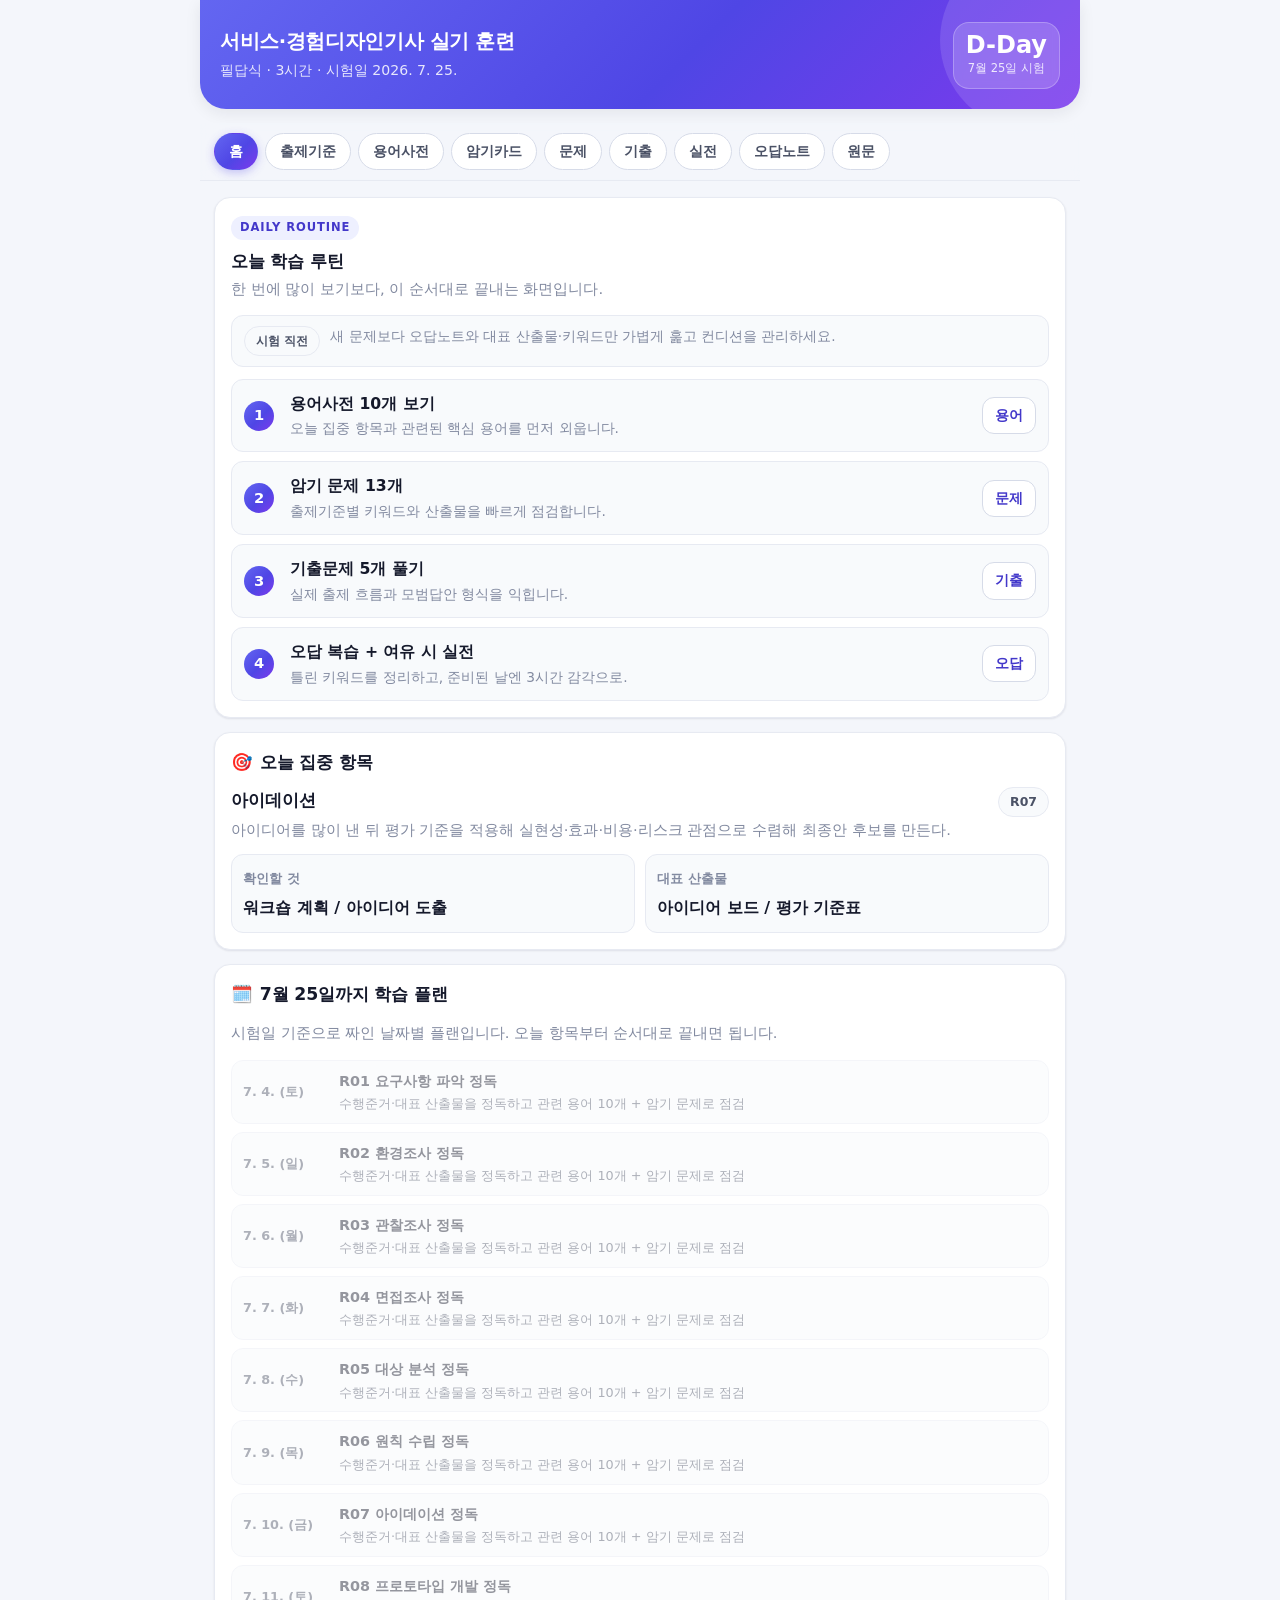
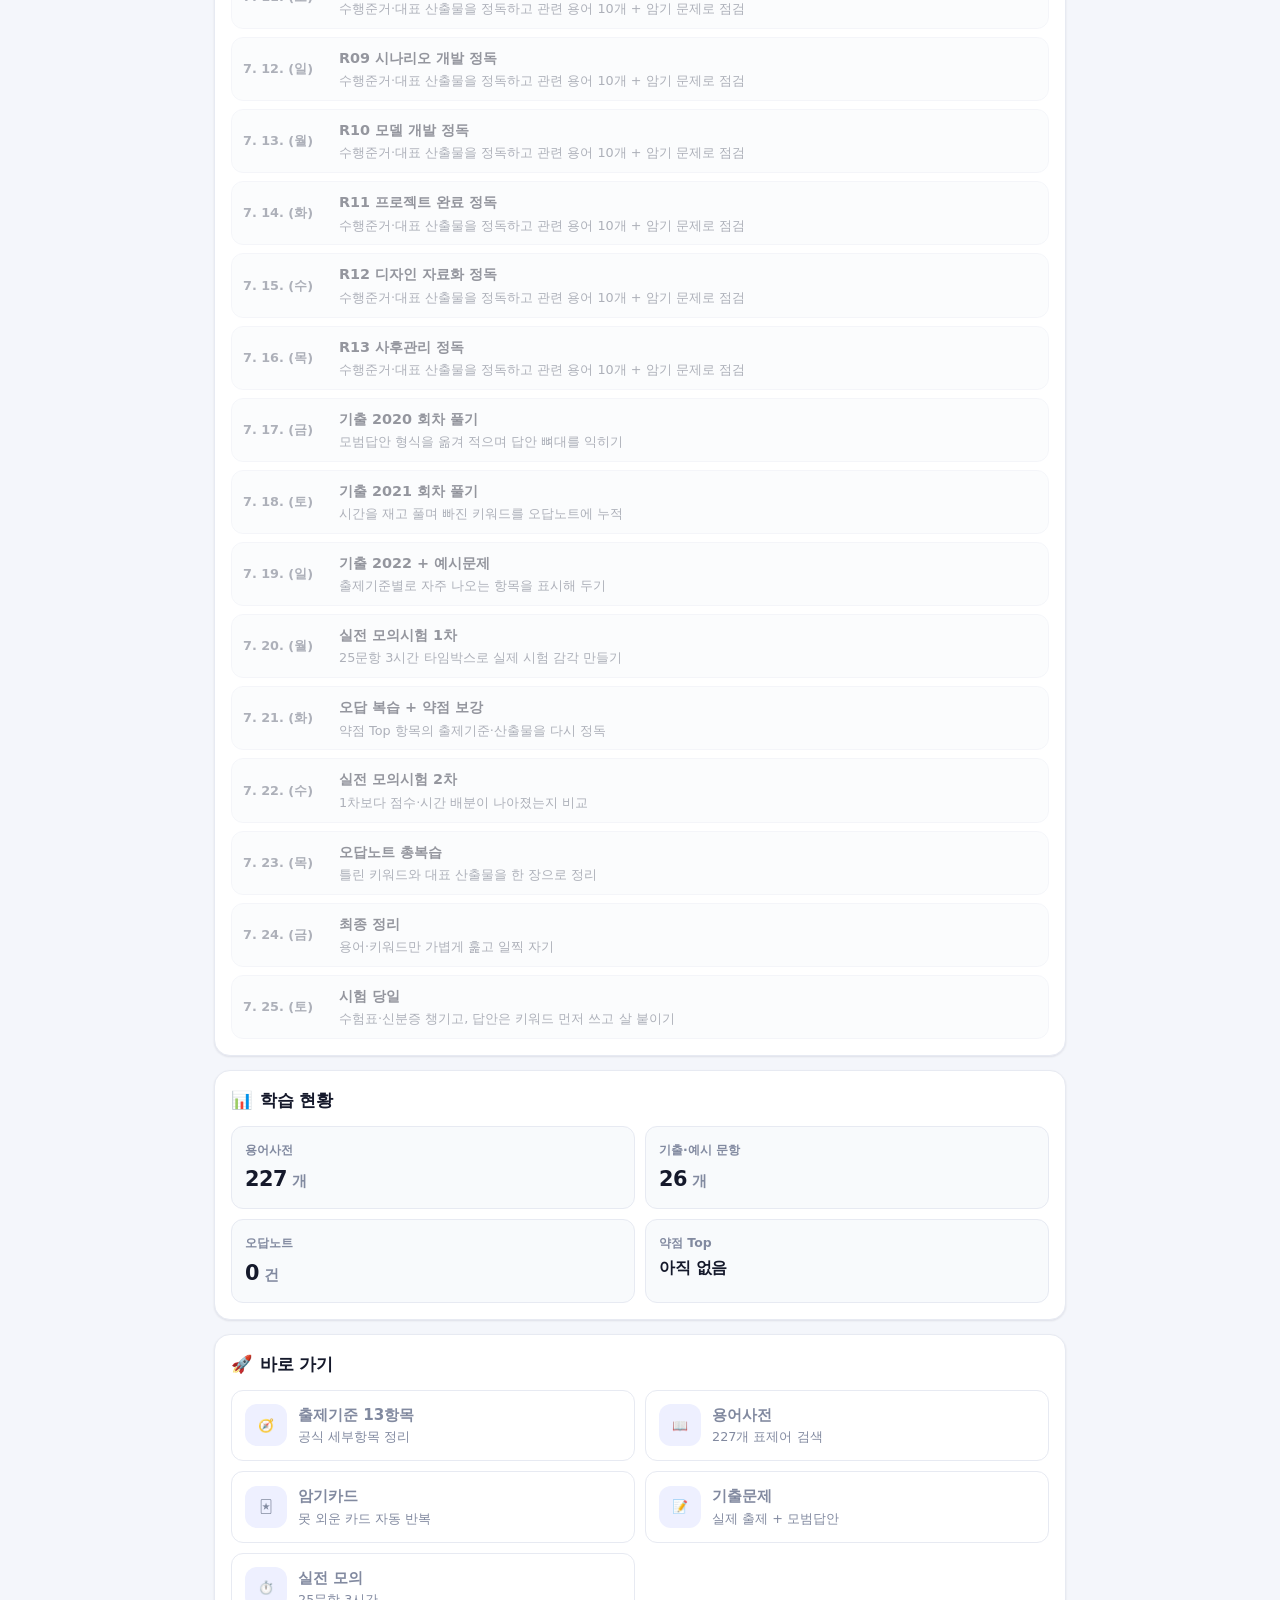
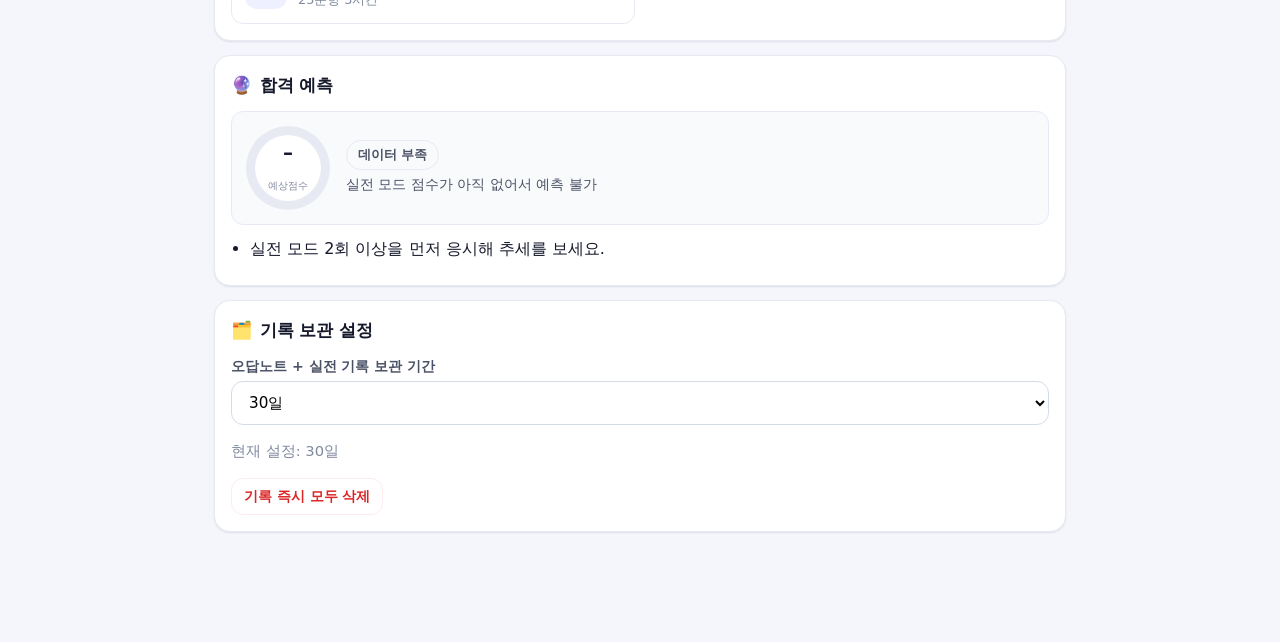
==== commit f11fb47c: "site: 실기 훈련 앱 갱신 — 암기카드(플래시카드) 탭 추가 Co-Authored-By: Claude Fable 5 <noreply@anthropic.com> Claude-Se" ====
--- a/site/exam-trainer.html
+++ b/site/exam-trainer.html
@@ -8,12 +8,11 @@
 </head>
 <body>
 <style>
-:root{--bg: #f4f6fb;--surface: #ffffff;--surface-2: #f8fafc;--ink: #15192b;--ink-soft: #4b5266;--ink-muted: #828aa0;--line: #e7eaf2;--line-strong: #d6dbe8;--primary: #4f46e5;--primary-ink: #4338ca;--primary-soft: #eef0ff;--primary-grad: linear-gradient(135deg, #6366f1 0%, #4f46e5 55%, #7c3aed 100%);--accent: #0ea5e9;--ok: #16a34a;--ok-soft: #e7f6ec;--warn: #d97706;--warn-soft: #fff3e0;--bad: #dc2626;--bad-soft: #fdecec;--shadow-sm: 0 1px 2px rgba(20, 25, 43, .06), 0 1px 3px rgba(20, 25, 43, .04);--shadow-md: 0 4px 16px rgba(20, 25, 43, .08);--radius: 16px;--radius-sm: 12px;font-family:Pretendard,Apple SD Gothic Neo,Noto Sans KR,system-ui,sans-serif;color:var(--ink);line-height:1.55;-webkit-font-smoothing:antialiased}*{box-sizing:border-box}body{margin:0;background:var(--bg);color:var(--ink)}#root{min-height:100vh}.container{max-width:880px;margin:0 auto;padding:0 14px 96px}.top{position:relative;margin:0 -14px 14px;padding:22px 20px 20px;background:var(--primary-grad);color:#fff;border-radius:0 0 26px 26px;box-shadow:var(--shadow-md);overflow:hidden}.top:after{content:"";position:absolute;right:-40px;top:-50px;width:180px;height:180px;background:#ffffff1f;border-radius:50%}.top-row{display:flex;justify-content:space-between;align-items:center;gap:14px;position:relative;z-index:1}.top h1{margin:0;font-size:1.22rem;font-weight:800;letter-spacing:-.02em;line-height:1.3}.top .top-sub{margin:6px 0 0;color:#ffffffd9;font-size:.88rem}.dday-chip{flex:0 0 auto;display:grid;place-items:center;text-align:center;min-width:78px;padding:10px 12px;background:#ffffff29;border:1px solid rgba(255,255,255,.25);border-radius:16px;-webkit-backdrop-filter:blur(4px);backdrop-filter:blur(4px)}.dday-chip .dday-num{font-size:1.5rem;font-weight:800;line-height:1}.dday-chip .dday-label{font-size:.72rem;color:#ffffffd9;margin-top:3px}.tab-nav{position:sticky;top:0;z-index:20;display:flex;gap:7px;overflow-x:auto;padding:10px 14px;margin:0 -14px 16px;background:#f4f6fbeb;-webkit-backdrop-filter:blur(8px);backdrop-filter:blur(8px);border-bottom:1px solid var(--line);scrollbar-width:none}.tab-nav::-webkit-scrollbar{display:none}.tab{border:1px solid var(--line-strong);background:var(--surface);color:var(--ink-soft);border-radius:999px;padding:8px 14px;white-space:nowrap;font-size:.9rem;font-weight:600;cursor:pointer;transition:all .15s ease}.tab:hover{border-color:var(--primary);color:var(--primary-ink)}.tab.active{border-color:transparent;color:#fff;background:var(--primary-grad);box-shadow:0 3px 10px #4f46e54d}.note-card,.question-card,.criteria-card{border:1px solid var(--line);border-radius:var(--radius);background:var(--surface);padding:16px;margin-bottom:14px;box-shadow:var(--shadow-sm)}.note-card h2{margin:0 0 12px;font-size:1.08rem;font-weight:800;letter-spacing:-.01em}.note-card h2 .h2-icon{margin-right:7px}.section-head{display:flex;flex-wrap:wrap;justify-content:space-between;align-items:center;gap:10px;margin-bottom:14px}.section-head h2{margin:0;font-size:1.15rem;font-weight:800;letter-spacing:-.01em}.section-head>div{min-width:0}.section-head .muted{margin:4px 0 0}.eyebrow{display:inline-block;font-size:.72rem;font-weight:700;letter-spacing:.08em;text-transform:uppercase;color:var(--primary-ink);background:var(--primary-soft);padding:3px 9px;border-radius:999px;margin-bottom:8px}.routine-head{display:flex;justify-content:space-between;align-items:flex-start;gap:10px;margin-bottom:14px}.routine-head h2{margin:0 0 4px}.routine-head .muted{margin:0}.phase-banner{display:flex;align-items:flex-start;gap:10px;padding:10px 12px;margin-bottom:12px;background:var(--surface-2);border:1px solid var(--line);border-radius:12px}.phase-banner .tag{flex:0 0 auto}.phase-banner .muted{margin:0;font-size:.85rem}.plan-list{display:grid;gap:8px;margin:12px 0 0;padding:0;list-style:none}.plan-day{display:grid;grid-template-columns:86px minmax(0,1fr) auto;align-items:center;gap:10px;padding:9px 11px;background:var(--surface-2);border:1px solid var(--line);border-radius:12px}.plan-day.past{opacity:.45}.plan-day.today{border-color:var(--ok);background:var(--ok-soft)}.plan-date{display:grid;gap:3px;font-size:.8rem;font-weight:700;color:var(--ink-soft)}.plan-today-badge{justify-self:start;padding:1px 8px;border-radius:999px;background:var(--ok);color:#fff;font-size:.68rem;font-weight:700}.plan-body strong{display:block;font-size:.9rem}.plan-body p{margin:2px 0 0;font-size:.8rem;color:var(--ink-soft)}.routine-list{display:grid;gap:9px;margin:0;padding:0;list-style:none}.routine-step{display:grid;grid-template-columns:34px minmax(0,1fr) auto;gap:12px;align-items:center;border:1px solid var(--line);border-radius:var(--radius-sm);padding:12px;background:var(--surface-2);transition:border-color .15s ease}.routine-step:hover{border-color:var(--primary)}.routine-step strong{font-size:.98rem}.routine-step p{margin:3px 0 0;color:var(--ink-muted);font-size:.86rem;line-height:1.45}.routine-index{display:inline-flex;align-items:center;justify-content:center;width:30px;height:30px;background:var(--primary-grad);color:#fff;border-radius:50%;font-weight:800;font-size:.92rem}.stat-grid{display:grid;grid-template-columns:repeat(2,minmax(0,1fr));gap:10px}.stat-tile{border:1px solid var(--line);border-radius:var(--radius-sm);padding:13px;background:var(--surface-2)}.stat-tile .stat-label{font-size:.78rem;color:var(--ink-muted);font-weight:600}.stat-tile .stat-value{margin-top:4px;font-size:1.3rem;font-weight:800;letter-spacing:-.02em;color:var(--ink)}.stat-tile .stat-value.small{font-size:1rem;font-weight:700;line-height:1.35}.focus-summary{display:flex;justify-content:space-between;align-items:flex-start;gap:10px;margin-bottom:12px}.focus-summary strong{font-size:1.05rem}.focus-summary p{margin:5px 0 0}.mini-grid{display:grid;grid-template-columns:repeat(2,minmax(0,1fr));gap:10px}.mini-grid>div{border:1px solid var(--line);border-radius:var(--radius-sm);padding:11px;background:var(--surface-2)}.mini-grid strong{font-size:.82rem;color:var(--ink-muted)}.mini-grid p{margin:5px 0 0;font-weight:600}.quick-grid{display:grid;grid-template-columns:repeat(2,minmax(0,1fr));gap:10px}.quick-card{display:flex;align-items:center;gap:11px;text-align:left;border:1px solid var(--line);border-radius:var(--radius-sm);padding:13px;background:var(--surface);color:var(--ink);font:inherit;cursor:pointer;transition:all .15s ease}.quick-card:hover{border-color:var(--primary);transform:translateY(-1px);box-shadow:var(--shadow-md)}.quick-emoji{font-size:1.4rem;width:42px;height:42px;display:grid;place-items:center;background:var(--primary-soft);border-radius:12px;flex:0 0 auto}.quick-card strong{display:block;font-size:.95rem}.quick-card span{font-size:.8rem;color:var(--ink-muted)}.question-card{display:grid;gap:12px}.question-header{display:flex;justify-content:space-between;align-items:flex-start;gap:12px}.question-item{font-size:.8rem;color:var(--primary-ink);font-weight:700;background:var(--primary-soft);display:inline-block;padding:3px 9px;border-radius:999px}.question-prompt{margin:10px 0 0;font-size:1.04rem;font-weight:700;line-height:1.55;letter-spacing:-.01em}.passage-box{background:var(--surface-2);border:1px solid var(--line);border-left:3px solid var(--accent);border-radius:10px;padding:11px 13px;font-size:.92rem;color:var(--ink-soft);line-height:1.6;white-space:pre-wrap}.answer-input{width:100%;min-height:130px;border:1px solid var(--line-strong);border-radius:var(--radius-sm);padding:12px;font-family:inherit;font-size:.97rem;resize:vertical;background:var(--surface-2);transition:border-color .15s ease,box-shadow .15s ease}.answer-input:focus{outline:none;border-color:var(--primary);box-shadow:0 0 0 3px var(--primary-soft);background:#fff}.mcq-list{display:grid;gap:8px}.mcq-item{border:1px solid var(--line-strong);padding:12px;border-radius:var(--radius-sm);display:flex;gap:10px;align-items:center;cursor:pointer;transition:all .12s ease;background:var(--surface-2)}.mcq-item:hover{border-color:var(--primary);background:var(--primary-soft)}.mcq-item input{accent-color:var(--primary);width:18px;height:18px}.question-actions{display:flex;gap:8px;flex-wrap:wrap;align-items:center}.btn{border:1px solid var(--primary);background:var(--primary);color:#fff;border-radius:var(--radius-sm);padding:10px 16px;min-height:44px;font:inherit;font-weight:700;cursor:pointer;transition:all .15s ease}.btn:hover:not(:disabled){filter:brightness(1.06);box-shadow:0 4px 12px #4f46e547}.btn:disabled{opacity:.4;cursor:not-allowed}.btn.secondary{background:var(--surface);color:var(--primary-ink);border-color:var(--line-strong)}.btn.secondary:hover:not(:disabled){border-color:var(--primary);background:var(--primary-soft);box-shadow:none}.btn.secondary.active{background:var(--primary-grad);color:#fff;border-color:transparent}.btn.ghost{background:transparent;border-color:transparent;color:var(--ink-soft)}.btn.danger{background:var(--surface);color:var(--bad);border-color:var(--bad-soft)}.btn.danger:hover:not(:disabled){background:var(--bad-soft);box-shadow:none}.btn.small{min-height:36px;padding:7px 12px;font-size:.86rem}.feedback{margin:0;color:var(--ink-soft);font-size:.95rem}.feedback.banner{padding:10px 12px;border-radius:10px;background:var(--surface-2);border:1px solid var(--line)}.small{font-size:.88rem}.question-meta{display:grid;gap:5px}.question-meta p{margin:0}.source-quote{margin:8px 0 0;padding:8px 12px;border-left:3px solid var(--primary);background:var(--primary-soft);border-radius:0 8px 8px 0;color:var(--ink-soft);font-size:.92rem;line-height:1.5}.tag-row{display:flex;flex-wrap:wrap;gap:6px}.tag{border:1px solid var(--line);background:var(--surface-2);color:var(--ink-soft);border-radius:999px;padding:4px 11px;font-size:.78rem;font-weight:600}.tag.tag-key{background:var(--ok-soft);color:var(--ok);border-color:transparent}.text-input{width:100%;border:1px solid var(--line-strong);border-radius:var(--radius-sm);padding:11px 13px;font-family:inherit;font-size:.97rem;min-height:46px;background:var(--surface);transition:border-color .15s ease,box-shadow .15s ease}.text-input:focus{outline:none;border-color:var(--primary);box-shadow:0 0 0 3px var(--primary-soft)}.search-input{width:100%;border:1px solid var(--line-strong);border-radius:999px;padding:12px 16px;font-family:inherit;font-size:.97rem;background:var(--surface)}.search-input:focus{outline:none;border-color:var(--primary);box-shadow:0 0 0 3px var(--primary-soft)}.select-input{width:100%;border:1px solid var(--line-strong);border-radius:var(--radius-sm);padding:11px 13px;font-family:inherit;font-size:.95rem;background:var(--surface)}.label{display:block;margin:4px 0;font-weight:700;font-size:.88rem;color:var(--ink-soft)}.inline-nav{display:flex;gap:8px;flex-wrap:wrap}.filter-row{display:flex;gap:7px;overflow-x:auto;padding-bottom:4px;scrollbar-width:none}.filter-row::-webkit-scrollbar{display:none}.chip{border:1px solid var(--line-strong);background:var(--surface);color:var(--ink-soft);border-radius:999px;padding:6px 13px;font-size:.85rem;font-weight:600;white-space:nowrap;cursor:pointer;transition:all .12s ease}.chip:hover{border-color:var(--primary)}.chip.active{background:var(--primary-grad);color:#fff;border-color:transparent}.chip.small{padding:5px 11px;font-size:.8rem}.practice-mode-panel{border:1px solid var(--line);border-radius:var(--radius);padding:14px;margin-bottom:14px;background:var(--surface);box-shadow:var(--shadow-sm)}.mode-head{display:flex;justify-content:space-between;align-items:center;gap:8px;margin-bottom:10px}.mode-head strong{font-size:.98rem}.mode-grid{display:grid;grid-template-columns:repeat(3,minmax(0,1fr));gap:8px}.mode-button{display:grid;gap:4px;min-height:76px;align-content:center;text-align:left;border:1px solid var(--line-strong);border-radius:var(--radius-sm);padding:12px;background:var(--surface-2);color:var(--ink);font:inherit;font-weight:700;cursor:pointer;transition:all .15s ease}.mode-button span{color:var(--ink-muted);font-size:.82rem;font-weight:500;line-height:1.35}.mode-button.active{border-color:transparent;background:var(--primary-soft);color:var(--primary-ink);box-shadow:inset 0 0 0 2px var(--primary)}.mode-button.active span{color:var(--primary-ink)}.criteria-grid{display:grid;gap:12px}.crit-card{border:1px solid var(--line);border-radius:var(--radius);background:var(--surface);box-shadow:var(--shadow-sm);overflow:hidden}.crit-summary{display:flex;align-items:center;gap:12px;padding:14px 16px;cursor:pointer;list-style:none}.crit-summary::-webkit-details-marker{display:none}.crit-no{flex:0 0 auto;width:34px;height:34px;display:grid;place-items:center;border-radius:10px;background:var(--primary-grad);color:#fff;font-weight:800;font-size:.92rem}.crit-head-main{flex:1 1 auto;min-width:0}.crit-head-main strong{font-size:1.02rem;font-weight:800;letter-spacing:-.01em}.crit-head-main p{margin:3px 0 0;font-size:.85rem;color:var(--ink-muted);overflow:hidden;text-overflow:ellipsis;white-space:nowrap}.crit-caret{flex:0 0 auto;color:var(--ink-muted);transition:transform .2s ease}.crit-card[open] .crit-caret{transform:rotate(180deg)}.crit-body{padding:14px 16px 16px;border-top:1px solid var(--line);margin-top:2px;display:grid;gap:14px}.crit-block h4{margin:0 0 7px;font-size:.8rem;font-weight:700;color:var(--ink-muted);text-transform:uppercase;letter-spacing:.04em}.subitem-group{margin-bottom:9px}.subitem-group>strong{font-size:.9rem;color:var(--primary-ink)}.subitem-group ul{margin:5px 0 0;padding-left:18px}.subitem-group li{font-size:.9rem;color:var(--ink-soft);margin-bottom:2px}.glossary-toolbar{position:sticky;top:56px;z-index:10;background:var(--bg);padding:4px 0 10px;display:grid;gap:9px}.initial-row{display:flex;gap:5px;overflow-x:auto;scrollbar-width:none;padding-bottom:2px}.initial-row::-webkit-scrollbar{display:none}.initial-chip{flex:0 0 auto;min-width:34px;height:34px;display:grid;place-items:center;border:1px solid var(--line-strong);background:var(--surface);color:var(--ink-soft);border-radius:10px;font-weight:700;font-size:.85rem;cursor:pointer;transition:all .12s ease}.initial-chip.active{background:var(--primary-grad);color:#fff;border-color:transparent}.initial-chip:disabled{opacity:.3;cursor:default}.glossary-count{font-size:.85rem;color:var(--ink-muted)}.term-card{border:1px solid var(--line);border-radius:var(--radius-sm);background:var(--surface);margin-bottom:9px;box-shadow:var(--shadow-sm);overflow:hidden}.term-summary{display:flex;align-items:baseline;gap:9px;padding:13px 15px;cursor:pointer;list-style:none}.term-summary::-webkit-details-marker{display:none}.term-ko{font-size:1.02rem;font-weight:800;letter-spacing:-.01em}.term-en{font-size:.82rem;color:var(--ink-muted);font-weight:500;flex:1 1 auto;min-width:0;overflow:hidden;text-overflow:ellipsis;white-space:nowrap}.term-initial-badge{flex:0 0 auto;width:24px;height:24px;display:grid;place-items:center;background:var(--primary-soft);color:var(--primary-ink);border-radius:7px;font-size:.78rem;font-weight:800}.term-body{padding:0 15px 15px;display:grid;gap:11px}.term-def{margin:0;font-size:.95rem;line-height:1.6;color:var(--ink);background:var(--surface-2);border-radius:10px;padding:11px 13px;border-left:3px solid var(--primary)}.term-desc{margin:0;font-size:.92rem;line-height:1.65;color:var(--ink-soft)}.term-rel-block{display:grid;gap:6px}.term-rel-block .rel-label{font-size:.76rem;font-weight:700;color:var(--ink-muted)}.term-link{border:1px solid var(--line-strong);background:var(--surface);color:var(--ink-soft);border-radius:999px;padding:4px 11px;font-size:.8rem;font-weight:600;cursor:pointer;transition:all .12s ease}.term-link:hover{border-color:var(--primary);color:var(--primary-ink);background:var(--primary-soft)}.answer-sheet{border-top:1px dashed var(--line-strong);margin-top:2px;padding-top:12px;display:grid;gap:6px}.answer-sheet h4{margin:6px 0 4px;font-size:.82rem;font-weight:700;color:var(--ink-muted);text-transform:uppercase;letter-spacing:.04em}.answer-sheet p{margin:0;white-space:pre-wrap;font-size:.94rem;line-height:1.6}.model-answer{background:var(--ok-soft);border-radius:10px;padding:12px 14px;border-left:3px solid var(--ok);color:#14532d}.bullet{margin:4px 0 8px;padding-left:19px}.bullet li{margin-bottom:3px;line-height:1.5}.badge{border-radius:999px;font-size:.8rem;font-weight:700;padding:4px 11px;white-space:nowrap;display:inline-block}.badge-correct{background:var(--ok-soft);color:var(--ok)}.badge-partial{background:var(--warn-soft);color:var(--warn)}.badge-wrong{background:var(--bad-soft);color:var(--bad)}.badge-diff{background:var(--surface-2);color:var(--ink-soft);border:1px solid var(--line)}.badge-diff.상{background:var(--bad-soft);color:var(--bad)}.badge-diff.중{background:var(--warn-soft);color:var(--warn)}.badge-diff.하{background:var(--ok-soft);color:var(--ok)}.criteria-card{line-height:1.55;display:grid;gap:6px}.criteria-card p{margin:0}.predict-hero{display:flex;align-items:center;gap:16px;padding:14px;border-radius:var(--radius-sm);background:var(--surface-2);border:1px solid var(--line);margin-bottom:12px}.predict-ring{flex:0 0 auto;width:84px;height:84px;border-radius:50%;display:grid;place-items:center;background:conic-gradient(var(--primary) calc(var(--p) * 1%),var(--line) 0)}.predict-ring .ring-inner{width:66px;height:66px;border-radius:50%;background:var(--surface);display:grid;place-items:center;text-align:center}.predict-ring .ring-num{font-size:1.25rem;font-weight:800;line-height:1}.predict-ring .ring-unit{font-size:.65rem;color:var(--ink-muted)}.predict-info{flex:1 1 auto;min-width:0}.predict-info .predict-level{font-size:1.05rem;font-weight:800}.predict-info p{margin:4px 0 0;font-size:.88rem;color:var(--ink-soft);line-height:1.5}.exam-top{display:flex;justify-content:space-between;align-items:center;margin-bottom:12px;padding:12px 14px;background:var(--primary-grad);color:#fff;border-radius:var(--radius-sm);font-weight:700}.exam-top strong{font-size:1.1rem}.exam-progress{height:6px;border-radius:999px;background:var(--line);overflow:hidden;margin-bottom:14px}.exam-progress>span{display:block;height:100%;background:var(--primary-grad);transition:width .3s ease}.pdf-viewer{display:grid;gap:10px}.pdf-frame{width:100%;min-height:72vh;border:1px solid var(--line);border-radius:var(--radius-sm);background:var(--surface-2)}.source-text-wrap{display:grid;gap:10px}.note-toolbar{display:grid;gap:7px}.page-turner{display:grid;grid-template-columns:minmax(54px,.7fr) minmax(100px,1.2fr) minmax(72px,.8fr) minmax(100px,1.2fr) minmax(54px,.7fr);gap:7px;align-items:center}.page-turner .btn{width:100%;min-height:46px;padding:10px 6px}.page-status{min-height:46px;border:1px solid var(--line-strong);border-radius:var(--radius-sm);display:flex;align-items:center;justify-content:center;gap:5px;background:var(--surface);color:var(--ink);white-space:nowrap}.page-status strong{font-size:1.08rem}.page-jump{align-items:center}.page-input{max-width:110px}.source-text{white-space:pre-wrap;margin:0;border:1px solid var(--line);border-radius:var(--radius-sm);padding:14px;min-height:56vh;max-height:72vh;overflow:auto;background:var(--surface);font-size:.96rem;line-height:1.7;word-break:break-word}.note-highlight{background:#fde68a;padding:0 2px;border-radius:3px;font-weight:600}.muted{color:var(--ink-muted);font-size:.92rem}.empty-state{text-align:center;padding:36px 20px;color:var(--ink-muted)}.empty-state .empty-emoji{font-size:2.2rem;display:block;margin-bottom:8px}@media (max-width: 720px){.top h1{font-size:1.08rem}.question-header{flex-direction:column}.stat-grid,.quick-grid{grid-template-columns:1fr}.mini-grid{grid-template-columns:repeat(2,minmax(0,1fr))}.routine-head,.focus-summary{flex-direction:column;gap:8px}.routine-step{grid-template-columns:30px minmax(0,1fr)}.routine-step .btn{grid-column:2;justify-self:start;min-height:38px;padding:8px 14px}.section-head{align-items:flex-start}.source-text{font-size:1rem;line-height:1.75}.mode-grid{grid-template-columns:1fr;gap:7px}.mode-button{min-height:56px}.page-turner{grid-template-columns:minmax(46px,.75fr) minmax(54px,1fr) minmax(54px,1fr) minmax(46px,.75fr);gap:6px}.page-status{grid-column:1 / -1;order:-1}.page-turner .btn{min-height:42px;padding:8px 4px;font-size:.88rem}.pdf-frame{min-height:64vh}.glossary-toolbar{top:54px}}
+:root{--bg: #f4f6fb;--surface: #ffffff;--surface-2: #f8fafc;--ink: #15192b;--ink-soft: #4b5266;--ink-muted: #828aa0;--line: #e7eaf2;--line-strong: #d6dbe8;--primary: #4f46e5;--primary-ink: #4338ca;--primary-soft: #eef0ff;--primary-grad: linear-gradient(135deg, #6366f1 0%, #4f46e5 55%, #7c3aed 100%);--accent: #0ea5e9;--ok: #16a34a;--ok-soft: #e7f6ec;--warn: #d97706;--warn-soft: #fff3e0;--bad: #dc2626;--bad-soft: #fdecec;--shadow-sm: 0 1px 2px rgba(20, 25, 43, .06), 0 1px 3px rgba(20, 25, 43, .04);--shadow-md: 0 4px 16px rgba(20, 25, 43, .08);--radius: 16px;--radius-sm: 12px;font-family:Pretendard,Apple SD Gothic Neo,Noto Sans KR,system-ui,sans-serif;color:var(--ink);line-height:1.55;-webkit-font-smoothing:antialiased}*{box-sizing:border-box}body{margin:0;background:var(--bg);color:var(--ink)}#root{min-height:100vh}.container{max-width:880px;margin:0 auto;padding:0 14px 96px}.top{position:relative;margin:0 -14px 14px;padding:22px 20px 20px;background:var(--primary-grad);color:#fff;border-radius:0 0 26px 26px;box-shadow:var(--shadow-md);overflow:hidden}.top:after{content:"";position:absolute;right:-40px;top:-50px;width:180px;height:180px;background:#ffffff1f;border-radius:50%}.top-row{display:flex;justify-content:space-between;align-items:center;gap:14px;position:relative;z-index:1}.top h1{margin:0;font-size:1.22rem;font-weight:800;letter-spacing:-.02em;line-height:1.3}.top .top-sub{margin:6px 0 0;color:#ffffffd9;font-size:.88rem}.dday-chip{flex:0 0 auto;display:grid;place-items:center;text-align:center;min-width:78px;padding:10px 12px;background:#ffffff29;border:1px solid rgba(255,255,255,.25);border-radius:16px;-webkit-backdrop-filter:blur(4px);backdrop-filter:blur(4px)}.dday-chip .dday-num{font-size:1.5rem;font-weight:800;line-height:1}.dday-chip .dday-label{font-size:.72rem;color:#ffffffd9;margin-top:3px}.tab-nav{position:sticky;top:0;z-index:20;display:flex;gap:7px;overflow-x:auto;padding:10px 14px;margin:0 -14px 16px;background:#f4f6fbeb;-webkit-backdrop-filter:blur(8px);backdrop-filter:blur(8px);border-bottom:1px solid var(--line);scrollbar-width:none}.tab-nav::-webkit-scrollbar{display:none}.tab{border:1px solid var(--line-strong);background:var(--surface);color:var(--ink-soft);border-radius:999px;padding:8px 14px;white-space:nowrap;font-size:.9rem;font-weight:600;cursor:pointer;transition:all .15s ease}.tab:hover{border-color:var(--primary);color:var(--primary-ink)}.tab.active{border-color:transparent;color:#fff;background:var(--primary-grad);box-shadow:0 3px 10px #4f46e54d}.note-card,.question-card,.criteria-card{border:1px solid var(--line);border-radius:var(--radius);background:var(--surface);padding:16px;margin-bottom:14px;box-shadow:var(--shadow-sm)}.note-card h2{margin:0 0 12px;font-size:1.08rem;font-weight:800;letter-spacing:-.01em}.note-card h2 .h2-icon{margin-right:7px}.section-head{display:flex;flex-wrap:wrap;justify-content:space-between;align-items:center;gap:10px;margin-bottom:14px}.section-head h2{margin:0;font-size:1.15rem;font-weight:800;letter-spacing:-.01em}.section-head>div{min-width:0}.section-head .muted{margin:4px 0 0}.eyebrow{display:inline-block;font-size:.72rem;font-weight:700;letter-spacing:.08em;text-transform:uppercase;color:var(--primary-ink);background:var(--primary-soft);padding:3px 9px;border-radius:999px;margin-bottom:8px}.routine-head{display:flex;justify-content:space-between;align-items:flex-start;gap:10px;margin-bottom:14px}.routine-head h2{margin:0 0 4px}.routine-head .muted{margin:0}.phase-banner{display:flex;align-items:flex-start;gap:10px;padding:10px 12px;margin-bottom:12px;background:var(--surface-2);border:1px solid var(--line);border-radius:12px}.phase-banner .tag{flex:0 0 auto}.phase-banner .muted{margin:0;font-size:.85rem}.plan-list{display:grid;gap:8px;margin:12px 0 0;padding:0;list-style:none}.plan-day{display:grid;grid-template-columns:86px minmax(0,1fr) auto;align-items:center;gap:10px;padding:9px 11px;background:var(--surface-2);border:1px solid var(--line);border-radius:12px}.plan-day.past{opacity:.45}.plan-day.today{border-color:var(--ok);background:var(--ok-soft)}.plan-date{display:grid;gap:3px;font-size:.8rem;font-weight:700;color:var(--ink-soft)}.plan-today-badge{justify-self:start;padding:1px 8px;border-radius:999px;background:var(--ok);color:#fff;font-size:.68rem;font-weight:700}.plan-body strong{display:block;font-size:.9rem}.plan-body p{margin:2px 0 0;font-size:.8rem;color:var(--ink-soft)}.routine-list{display:grid;gap:9px;margin:0;padding:0;list-style:none}.routine-step{display:grid;grid-template-columns:34px minmax(0,1fr) auto;gap:12px;align-items:center;border:1px solid var(--line);border-radius:var(--radius-sm);padding:12px;background:var(--surface-2);transition:border-color .15s ease}.routine-step:hover{border-color:var(--primary)}.routine-step strong{font-size:.98rem}.routine-step p{margin:3px 0 0;color:var(--ink-muted);font-size:.86rem;line-height:1.45}.routine-index{display:inline-flex;align-items:center;justify-content:center;width:30px;height:30px;background:var(--primary-grad);color:#fff;border-radius:50%;font-weight:800;font-size:.92rem}.stat-grid{display:grid;grid-template-columns:repeat(2,minmax(0,1fr));gap:10px}.stat-tile{border:1px solid var(--line);border-radius:var(--radius-sm);padding:13px;background:var(--surface-2)}.stat-tile .stat-label{font-size:.78rem;color:var(--ink-muted);font-weight:600}.stat-tile .stat-value{margin-top:4px;font-size:1.3rem;font-weight:800;letter-spacing:-.02em;color:var(--ink)}.stat-tile .stat-value.small{font-size:1rem;font-weight:700;line-height:1.35}.focus-summary{display:flex;justify-content:space-between;align-items:flex-start;gap:10px;margin-bottom:12px}.focus-summary strong{font-size:1.05rem}.focus-summary p{margin:5px 0 0}.mini-grid{display:grid;grid-template-columns:repeat(2,minmax(0,1fr));gap:10px}.mini-grid>div{border:1px solid var(--line);border-radius:var(--radius-sm);padding:11px;background:var(--surface-2)}.mini-grid strong{font-size:.82rem;color:var(--ink-muted)}.mini-grid p{margin:5px 0 0;font-weight:600}.quick-grid{display:grid;grid-template-columns:repeat(2,minmax(0,1fr));gap:10px}.quick-card{display:flex;align-items:center;gap:11px;text-align:left;border:1px solid var(--line);border-radius:var(--radius-sm);padding:13px;background:var(--surface);color:var(--ink);font:inherit;cursor:pointer;transition:all .15s ease}.quick-card:hover{border-color:var(--primary);transform:translateY(-1px);box-shadow:var(--shadow-md)}.quick-emoji{font-size:1.4rem;width:42px;height:42px;display:grid;place-items:center;background:var(--primary-soft);border-radius:12px;flex:0 0 auto}.quick-card strong{display:block;font-size:.95rem}.quick-card span{font-size:.8rem;color:var(--ink-muted)}.question-card{display:grid;gap:12px}.question-header{display:flex;justify-content:space-between;align-items:flex-start;gap:12px}.question-item{font-size:.8rem;color:var(--primary-ink);font-weight:700;background:var(--primary-soft);display:inline-block;padding:3px 9px;border-radius:999px}.question-prompt{margin:10px 0 0;font-size:1.04rem;font-weight:700;line-height:1.55;letter-spacing:-.01em}.passage-box{background:var(--surface-2);border:1px solid var(--line);border-left:3px solid var(--accent);border-radius:10px;padding:11px 13px;font-size:.92rem;color:var(--ink-soft);line-height:1.6;white-space:pre-wrap}.figure-flow{display:grid;justify-items:center;gap:4px;padding:12px;margin:4px 0;background:var(--surface-2);border:1px solid var(--line);border-radius:10px}.figure-label{justify-self:start;font-size:.72rem;font-weight:700;color:var(--ink-soft);letter-spacing:.02em;margin-bottom:4px}.figure-step-wrap{display:grid;justify-items:center;gap:4px;width:100%}.figure-step{width:100%;max-width:420px;text-align:center;padding:8px 12px;background:var(--surface);border:1px solid var(--line-strong);border-radius:8px;font-size:.85rem;line-height:1.5}.figure-step.blank{border-style:dashed;border-color:var(--accent);font-weight:600}.figure-arrow{color:var(--ink-soft);font-size:.85rem;line-height:1}.figure-divider{width:100%;max-width:420px;display:flex;align-items:center;gap:8px;color:var(--ink-soft);font-size:.72rem;font-weight:700;letter-spacing:.02em;margin:2px 0}.figure-divider:before,.figure-divider:after{content:"";flex:1;border-top:1px dashed var(--line-strong)}.card-progress-row{display:flex;justify-content:space-between;align-items:center;margin-bottom:10px}.flashcard{width:100%;min-height:240px;display:flex;flex-direction:column;justify-content:center;align-items:center;gap:10px;padding:22px 18px;background:var(--primary-soft);border:1px solid var(--line-strong);border-radius:var(--radius);cursor:pointer;text-align:center;font-family:inherit;color:var(--ink);transition:background .15s ease,border-color .15s ease}.flashcard.flipped{background:var(--surface-2);border-color:var(--primary)}.flashcard-term{font-size:1.5rem;font-weight:800;letter-spacing:-.01em;text-wrap:balance}.flashcard-en{font-size:.9rem;color:var(--ink-soft)}.flashcard-def{margin:0;font-size:.95rem;line-height:1.65;color:var(--ink);text-align:left}.flashcard-hint{font-size:.75rem;color:var(--ink-muted)}.answer-input{width:100%;min-height:130px;border:1px solid var(--line-strong);border-radius:var(--radius-sm);padding:12px;font-family:inherit;font-size:.97rem;resize:vertical;background:var(--surface-2);transition:border-color .15s ease,box-shadow .15s ease}.answer-input:focus{outline:none;border-color:var(--primary);box-shadow:0 0 0 3px var(--primary-soft);background:#fff}.mcq-list{display:grid;gap:8px}.mcq-item{border:1px solid var(--line-strong);padding:12px;border-radius:var(--radius-sm);display:flex;gap:10px;align-items:center;cursor:pointer;transition:all .12s ease;background:var(--surface-2)}.mcq-item:hover{border-color:var(--primary);background:var(--primary-soft)}.mcq-item input{accent-color:var(--primary);width:18px;height:18px}.question-actions{display:flex;gap:8px;flex-wrap:wrap;align-items:center}.btn{border:1px solid var(--primary);background:var(--primary);color:#fff;border-radius:var(--radius-sm);padding:10px 16px;min-height:44px;font:inherit;font-weight:700;cursor:pointer;transition:all .15s ease}.btn:hover:not(:disabled){filter:brightness(1.06);box-shadow:0 4px 12px #4f46e547}.btn:disabled{opacity:.4;cursor:not-allowed}.btn.secondary{background:var(--surface);color:var(--primary-ink);border-color:var(--line-strong)}.btn.secondary:hover:not(:disabled){border-color:var(--primary);background:var(--primary-soft);box-shadow:none}.btn.secondary.active{background:var(--primary-grad);color:#fff;border-color:transparent}.btn.ghost{background:transparent;border-color:transparent;color:var(--ink-soft)}.btn.danger{background:var(--surface);color:var(--bad);border-color:var(--bad-soft)}.btn.danger:hover:not(:disabled){background:var(--bad-soft);box-shadow:none}.btn.small{min-height:36px;padding:7px 12px;font-size:.86rem}.feedback{margin:0;color:var(--ink-soft);font-size:.95rem}.feedback.banner{padding:10px 12px;border-radius:10px;background:var(--surface-2);border:1px solid var(--line)}.small{font-size:.88rem}.question-meta{display:grid;gap:5px}.question-meta p{margin:0}.source-quote{margin:8px 0 0;padding:8px 12px;border-left:3px solid var(--primary);background:var(--primary-soft);border-radius:0 8px 8px 0;color:var(--ink-soft);font-size:.92rem;line-height:1.5}.tag-row{display:flex;flex-wrap:wrap;gap:6px}.tag{border:1px solid var(--line);background:var(--surface-2);color:var(--ink-soft);border-radius:999px;padding:4px 11px;font-size:.78rem;font-weight:600}.tag.tag-key{background:var(--ok-soft);color:var(--ok);border-color:transparent}.text-input{width:100%;border:1px solid var(--line-strong);border-radius:var(--radius-sm);padding:11px 13px;font-family:inherit;font-size:.97rem;min-height:46px;background:var(--surface);transition:border-color .15s ease,box-shadow .15s ease}.text-input:focus{outline:none;border-color:var(--primary);box-shadow:0 0 0 3px var(--primary-soft)}.search-input{width:100%;border:1px solid var(--line-strong);border-radius:999px;padding:12px 16px;font-family:inherit;font-size:.97rem;background:var(--surface)}.search-input:focus{outline:none;border-color:var(--primary);box-shadow:0 0 0 3px var(--primary-soft)}.select-input{width:100%;border:1px solid var(--line-strong);border-radius:var(--radius-sm);padding:11px 13px;font-family:inherit;font-size:.95rem;background:var(--surface)}.label{display:block;margin:4px 0;font-weight:700;font-size:.88rem;color:var(--ink-soft)}.inline-nav{display:flex;gap:8px;flex-wrap:wrap}.filter-row{display:flex;gap:7px;overflow-x:auto;padding-bottom:4px;scrollbar-width:none}.filter-row::-webkit-scrollbar{display:none}.chip{border:1px solid var(--line-strong);background:var(--surface);color:var(--ink-soft);border-radius:999px;padding:6px 13px;font-size:.85rem;font-weight:600;white-space:nowrap;cursor:pointer;transition:all .12s ease}.chip:hover{border-color:var(--primary)}.chip.active{background:var(--primary-grad);color:#fff;border-color:transparent}.chip.small{padding:5px 11px;font-size:.8rem}.practice-mode-panel{border:1px solid var(--line);border-radius:var(--radius);padding:14px;margin-bottom:14px;background:var(--surface);box-shadow:var(--shadow-sm)}.mode-head{display:flex;justify-content:space-between;align-items:center;gap:8px;margin-bottom:10px}.mode-head strong{font-size:.98rem}.mode-grid{display:grid;grid-template-columns:repeat(3,minmax(0,1fr));gap:8px}.mode-button{display:grid;gap:4px;min-height:76px;align-content:center;text-align:left;border:1px solid var(--line-strong);border-radius:var(--radius-sm);padding:12px;background:var(--surface-2);color:var(--ink);font:inherit;font-weight:700;cursor:pointer;transition:all .15s ease}.mode-button span{color:var(--ink-muted);font-size:.82rem;font-weight:500;line-height:1.35}.mode-button.active{border-color:transparent;background:var(--primary-soft);color:var(--primary-ink);box-shadow:inset 0 0 0 2px var(--primary)}.mode-button.active span{color:var(--primary-ink)}.criteria-grid{display:grid;gap:12px}.crit-card{border:1px solid var(--line);border-radius:var(--radius);background:var(--surface);box-shadow:var(--shadow-sm);overflow:hidden}.crit-summary{display:flex;align-items:center;gap:12px;padding:14px 16px;cursor:pointer;list-style:none}.crit-summary::-webkit-details-marker{display:none}.crit-no{flex:0 0 auto;width:34px;height:34px;display:grid;place-items:center;border-radius:10px;background:var(--primary-grad);color:#fff;font-weight:800;font-size:.92rem}.crit-head-main{flex:1 1 auto;min-width:0}.crit-head-main strong{font-size:1.02rem;font-weight:800;letter-spacing:-.01em}.crit-head-main p{margin:3px 0 0;font-size:.85rem;color:var(--ink-muted);overflow:hidden;text-overflow:ellipsis;white-space:nowrap}.crit-caret{flex:0 0 auto;color:var(--ink-muted);transition:transform .2s ease}.crit-card[open] .crit-caret{transform:rotate(180deg)}.crit-body{padding:14px 16px 16px;border-top:1px solid var(--line);margin-top:2px;display:grid;gap:14px}.crit-block h4{margin:0 0 7px;font-size:.8rem;font-weight:700;color:var(--ink-muted);text-transform:uppercase;letter-spacing:.04em}.subitem-group{margin-bottom:9px}.subitem-group>strong{font-size:.9rem;color:var(--primary-ink)}.subitem-group ul{margin:5px 0 0;padding-left:18px}.subitem-group li{font-size:.9rem;color:var(--ink-soft);margin-bottom:2px}.glossary-toolbar{position:sticky;top:56px;z-index:10;background:var(--bg);padding:4px 0 10px;display:grid;gap:9px}.initial-row{display:flex;gap:5px;overflow-x:auto;scrollbar-width:none;padding-bottom:2px}.initial-row::-webkit-scrollbar{display:none}.initial-chip{flex:0 0 auto;min-width:34px;height:34px;display:grid;place-items:center;border:1px solid var(--line-strong);background:var(--surface);color:var(--ink-soft);border-radius:10px;font-weight:700;font-size:.85rem;cursor:pointer;transition:all .12s ease}.initial-chip.active{background:var(--primary-grad);color:#fff;border-color:transparent}.initial-chip:disabled{opacity:.3;cursor:default}.glossary-count{font-size:.85rem;color:var(--ink-muted)}.term-card{border:1px solid var(--line);border-radius:var(--radius-sm);background:var(--surface);margin-bottom:9px;box-shadow:var(--shadow-sm);overflow:hidden}.term-summary{display:flex;align-items:baseline;gap:9px;padding:13px 15px;cursor:pointer;list-style:none}.term-summary::-webkit-details-marker{display:none}.term-ko{font-size:1.02rem;font-weight:800;letter-spacing:-.01em}.term-en{font-size:.82rem;color:var(--ink-muted);font-weight:500;flex:1 1 auto;min-width:0;overflow:hidden;text-overflow:ellipsis;white-space:nowrap}.term-initial-badge{flex:0 0 auto;width:24px;height:24px;display:grid;place-items:center;background:var(--primary-soft);color:var(--primary-ink);border-radius:7px;font-size:.78rem;font-weight:800}.term-body{padding:0 15px 15px;display:grid;gap:11px}.term-def{margin:0;font-size:.95rem;line-height:1.6;color:var(--ink);background:var(--surface-2);border-radius:10px;padding:11px 13px;border-left:3px solid var(--primary)}.term-desc{margin:0;font-size:.92rem;line-height:1.65;color:var(--ink-soft)}.term-rel-block{display:grid;gap:6px}.term-rel-block .rel-label{font-size:.76rem;font-weight:700;color:var(--ink-muted)}.term-link{border:1px solid var(--line-strong);background:var(--surface);color:var(--ink-soft);border-radius:999px;padding:4px 11px;font-size:.8rem;font-weight:600;cursor:pointer;transition:all .12s ease}.term-link:hover{border-color:var(--primary);color:var(--primary-ink);background:var(--primary-soft)}.answer-sheet{border-top:1px dashed var(--line-strong);margin-top:2px;padding-top:12px;display:grid;gap:6px}.answer-sheet h4{margin:6px 0 4px;font-size:.82rem;font-weight:700;color:var(--ink-muted);text-transform:uppercase;letter-spacing:.04em}.answer-sheet p{margin:0;white-space:pre-wrap;font-size:.94rem;line-height:1.6}.model-answer{background:var(--ok-soft);border-radius:10px;padding:12px 14px;border-left:3px solid var(--ok);color:#14532d}.bullet{margin:4px 0 8px;padding-left:19px}.bullet li{margin-bottom:3px;line-height:1.5}.badge{border-radius:999px;font-size:.8rem;font-weight:700;padding:4px 11px;white-space:nowrap;display:inline-block}.badge-correct{background:var(--ok-soft);color:var(--ok)}.badge-partial{background:var(--warn-soft);color:var(--warn)}.badge-wrong{background:var(--bad-soft);color:var(--bad)}.badge-diff{background:var(--surface-2);color:var(--ink-soft);border:1px solid var(--line)}.badge-diff.상{background:var(--bad-soft);color:var(--bad)}.badge-diff.중{background:var(--warn-soft);color:var(--warn)}.badge-diff.하{background:var(--ok-soft);color:var(--ok)}.criteria-card{line-height:1.55;display:grid;gap:6px}.criteria-card p{margin:0}.predict-hero{display:flex;align-items:center;gap:16px;padding:14px;border-radius:var(--radius-sm);background:var(--surface-2);border:1px solid var(--line);margin-bottom:12px}.predict-ring{flex:0 0 auto;width:84px;height:84px;border-radius:50%;display:grid;place-items:center;background:conic-gradient(var(--primary) calc(var(--p) * 1%),var(--line) 0)}.predict-ring .ring-inner{width:66px;height:66px;border-radius:50%;background:var(--surface);display:grid;place-items:center;text-align:center}.predict-ring .ring-num{font-size:1.25rem;font-weight:800;line-height:1}.predict-ring .ring-unit{font-size:.65rem;color:var(--ink-muted)}.predict-info{flex:1 1 auto;min-width:0}.predict-info .predict-level{font-size:1.05rem;font-weight:800}.predict-info p{margin:4px 0 0;font-size:.88rem;color:var(--ink-soft);line-height:1.5}.exam-top{display:flex;justify-content:space-between;align-items:center;margin-bottom:12px;padding:12px 14px;background:var(--primary-grad);color:#fff;border-radius:var(--radius-sm);font-weight:700}.exam-top strong{font-size:1.1rem}.exam-progress{height:6px;border-radius:999px;background:var(--line);overflow:hidden;margin-bottom:14px}.exam-progress>span{display:block;height:100%;background:var(--primary-grad);transition:width .3s ease}.pdf-viewer{display:grid;gap:10px}.pdf-frame{width:100%;min-height:72vh;border:1px solid var(--line);border-radius:var(--radius-sm);background:var(--surface-2)}.source-text-wrap{display:grid;gap:10px}.note-toolbar{display:grid;gap:7px}.page-turner{display:grid;grid-template-columns:minmax(54px,.7fr) minmax(100px,1.2fr) minmax(72px,.8fr) minmax(100px,1.2fr) minmax(54px,.7fr);gap:7px;align-items:center}.page-turner .btn{width:100%;min-height:46px;padding:10px 6px}.page-status{min-height:46px;border:1px solid var(--line-strong);border-radius:var(--radius-sm);display:flex;align-items:center;justify-content:center;gap:5px;background:var(--surface);color:var(--ink);white-space:nowrap}.page-status strong{font-size:1.08rem}.page-jump{align-items:center}.page-input{max-width:110px}.source-text{white-space:pre-wrap;margin:0;border:1px solid var(--line);border-radius:var(--radius-sm);padding:14px;min-height:56vh;max-height:72vh;overflow:auto;background:var(--surface);font-size:.96rem;line-height:1.7;word-break:break-word}.note-highlight{background:#fde68a;padding:0 2px;border-radius:3px;font-weight:600}.muted{color:var(--ink-muted);font-size:.92rem}.empty-state{text-align:center;padding:36px 20px;color:var(--ink-muted)}.empty-state .empty-emoji{font-size:2.2rem;display:block;margin-bottom:8px}@media (max-width: 720px){.top h1{font-size:1.08rem}.question-header{flex-direction:column}.stat-grid,.quick-grid{grid-template-columns:1fr}.mini-grid{grid-template-columns:repeat(2,minmax(0,1fr))}.routine-head,.focus-summary{flex-direction:column;gap:8px}.routine-step{grid-template-columns:30px minmax(0,1fr)}.routine-step .btn{grid-column:2;justify-self:start;min-height:38px;padding:8px 14px}.section-head{align-items:flex-start}.source-text{font-size:1rem;line-height:1.75}.mode-grid{grid-template-columns:1fr;gap:7px}.mode-button{min-height:56px}.page-turner{grid-template-columns:minmax(46px,.75fr) minmax(54px,1fr) minmax(54px,1fr) minmax(46px,.75fr);gap:6px}.page-status{grid-column:1 / -1;order:-1}.page-turner .btn{min-height:42px;padding:8px 4px;font-size:.88rem}.pdf-frame{min-height:64vh}.glossary-toolbar{top:54px}}
 
 </style>
 <div id="root"></div>
 <script>
-// 정적 단일 파일 배포용: 원문 텍스트를 내장하고 fetch를 가로채 제공한다
 (function () {
   var GUIDE_TEXT = "서비스·경험디자인 이론서\n\n\n\n\nSERVICE ·\nEXPERIENCE\nDESIGN\n\f\f서비스·경험디자인 이론서\n\n\n\n\nSERVICE ·\nEXPERIENCE\nDESIGN\n\fContents\n\n서비스디자인 연혁                               07\n\n\n활용가이드                                   08\n\n\n\n\nPART 1\n왜 서비스·경험디자인인가?\n\n\n01 디자인의 개요   1.1 디자인의 개념과 정의            15\n             1.2 디자인의 분류와 특성            17\n\n\n\n02 디자인의 진화   2.1 디자인의 흐름                21\n             2.2 디자인의 역할                23\n             2.2.1 디자인의 역할과 활용          23\n             2.2.2 디자인의 사회적 기능과 윤리      25\n\n\n\n03 서비스디자인의   3.1 서비스디자인의 산업             35\n             3.1.1 서비스디자인 개념 및 산업의 발전   35\n  개념과 발전\n             3.1.2 서비스산업의 특성            50\n\n\n             3.2 서비스·경험디자인의 발전 및 현황     53\n             3.2.1 서비스디자인의 발전           53\n             3.2.2 서비스디자인의 국내 도입        62\n             3.2.3 서비스디자인의 글로벌 현황       67\n             3.2.4 서비스디자인의 국내 현황        68\n\fPART 2\n서비스·경험디자인은 무엇인가?\n\n\n\n01 서비스·경험디자인의   1.1 디자인씽킹 정의                                73\n                1.2 서비스디자인 정의                               78\n  이해\n                1.3 사용자 경험디자인 정의                            81\n\n\n\n02 서비스·경험디자인의   2.1 서비스·경험디자인 프로세스                          85\n                2.1.1 서비스디자인 문헌에서 정의된 서비스디자인 프로세스           85\n  프로세스와 툴킷\n                2.1.2 종합적 서비스디자인 프로세스로서의 더블 다이아몬드           88\n                      프로세스\n\n\n                2.2 서비스·경험디자인의 툴킷                           92\n                2.2.1 AT-ONE Toolkit                        92\n                2.2.2 Human-Centered Design (HCD) Toolkit   94\n                2.2.3 Collective Action Toolkit             95\n                2.2.4 국민디자인단 Toolkit                        98\n\fContents\n\n\nPART 3\n서비스·경험디자인을 어떻게 실행하는가?\n\n\n01 준비하기·Align      1.1 서비스·경험디자인 요구사항 파악                        117\n                   1.2 서비스·경험디자인 수행계획 수립                        127\n\n\n\n02 발견하기·Discover   2.1 서비스·경험디자인 환경조사                           137\n                   2.1.1 데스크 리서치(Desk Research)                 137\n                   2.1.2 환경조사                                   142\n\n\n                   2.2 서비스·경험디자인 관찰조사                           162\n                   2.2.1 자가 기록 연구(Self-ethnographic Approach)   162\n                   2.2.2 참여자 연구(Participant Approach)           168\n                   2.2.3 비참여자 연구(Non-participant Approach)      184\n\n\n\n03 정의하기·Define     3.1 서비스·경험디자인 대상분석                           209\n                   3.1.1 페르소나                                   209\n                   3.1.2 고객 여정 지도                               224\n                   3.1.3 이해관계자지도                                231\n                   3.1.4 친화도 분석                                 235\n\n\n                   3.2 서비스·경험디자인 원칙수립                           242\n                   3.2.1 서비스·경험디자인 원칙                           242\n\n\n\n04 개발하기·Develop    4.1 아이디어 또는 해결책을 모색하는 단계                     245\n                   4.1.1 공동창작(Co-creation)관점의 접근                245\n                   4.1.2 퍼실리테이션(Facilitation)의 중요성              248\n                   4.1.3 아이데이션 진행과정                             250\n\n\n                   4.2 서비스·경험 구조화 및 설계                          263\n                   4.2.1 서비스 접점과 구성 요소                          263\n                   4.2.2 서비스 설계 : 콘셉트의 가시화                      265\n\f                  4.3 프로토타입 개발                 268\n                  4.3.1 프로토타입에 대한 이해           268\n                  4.3.2 서비스 프로토타이핑의 이해         269\n                  4.3.3 프로토타입의 유형분류            270\n                  4.3.4 서비스·경험 프로토타이핑 방법       272\n                  4.3.5 프로토타이핑의 필요성과 가치        280\n\n\n\n05 전달하기·Deliver   5.1 프로토타입 평가                 282\n                  5.1.1 프로토타입 평가 목표            282\n                  5.1.2 프로토타입 평가 과정            287\n                  5.1.3 프로토타입 평가 결과 분석         290\n                  5.1.4 프로토타입 보완 및 문서화         294\n                  5.1.5 사용성 평가                 296\n\n\n                  5.2 서비스·경험디자인 모델개발           306\n                  5.2.1 서비스 요구사항 재정의 및 전략 도출   306\n                  5.2.2 서비스 블루 프린트(청사진)        307\n                  5.2.3 비즈니스 모델 캔버스            312\n                  5.2.4 서비스 제공자 행동양식           317\n                  5.2.5 서비스 구현                 319\n\n\n\n06 완료하기           6.1 프레젠테이션 및 결과 보고서 작성       333\n                  6.1.1 시선을 사로잡아라              333\n                  6.1.2 그림으로 표현하라              337\n                  6.1.3 보고서 작성의 노하우            350\n\n\n                  6.2 디자인 권리 및 사후관리            360\n                  6.2.1 디자인권                   360\n                  6.2.2 저작권                    363\n\n\n\n\n서비스·경험디자인 용어집                                  368\n\n\n참고문헌                                           384\n\n\n저자 소개                                          390\n\f\f한국디자인진흥원 서비스디자인 연혁\n\n한국디자인진흥원은 디자인을 활용한 다양한 정책을 통해 새로운 수요 시장을 개척하였습니다. 특히,\n2010년대부터 산업 구조적 변화에 대응해 서비스디자인을 디자인 분야 핵심 경쟁력으로 인식하고,\n시범사업을 시작하였습니다. 산업과 사회의 다양한 분야를 주제로 서비스디자인을 통한 사회 문제 해결과\n실증을 통해 디자인의 수요와 활용 분야를 확대하였습니다. 2019년 서비스‧경험디자인기사가 신설되며\n우리 원이 운영기관으로 지정되었고, 2021년부터 2024년까지 제1~5회 시험을 운영하며 취득자 를\n배출하였습니다. 앞으로도 우리원에서는 자격검정을 공정하게 운영하고, 역량 있는 서비스디자이너가\n산업과 공공에서 영역을 넓혀나갈 수 있도록 지원하고자 합니다.\n\n\n\n\n연혁\n\n2011 - 2015   2011.01   서비스디자인 시범사업 최초 실시(에너지고지서 서비스디자인)\n\n\n              2011.10   국제서비스디자인 세미나 개최\n\n\n              2011.11   에너지고지서 서비스디자인 '국무총리상' 수상\n                        (행정제도 선진화 우수사례 국무총리상 금상 수상)\n\n\n              2013.01   서비스디자인 전담조직 개설(서비스디지털융합팀)\n\n\n              2014.05   국민디자인단 출범(시범사업)\n\n\n              2014.12   산업디자인진흥법 개정으로 산업디자인 범주에 서비스디자인 명문화\n\n\n\n\n2016 - 2020   2016      중앙공무원 대상 공공서비스디자인 교육 도입\n\n\n              2016.02   국민디자인단 'iF디자인어워드' 서비스디자인 부분 세계 최초, 최고상 수상\n\n\n              2017.04   국민디자인단 행정절차법 개정을 통한 제도화\n\n\n              2019.02   지속가능디자인지원(디자인 주도 혁신역량강화사업) 사업추진\n\n\n              2019.06   서비스‧경험디자인기사 종목 신설\n\n\n\n\n2021 - 2025   2021.02   제1회 서비스·경험디자인기사 국가기술자격 검정 시행\n\n\n              2022      안전서비스디자인 사업추진(시범사업)\n\n\n              2025      문화선도산단 문화브랜딩 사업추진\n\n\n\n\n                                                      서비스·경험디자인 이론서   07\n\f활용가이드 : 본문\n\n\nPart1 - 3 전체 (P.16-337)\n서비스디자인의 개념과 발전, 프로세스 등 서비스디자인의 전반적인 이론을 배울 수있다.\n\n\n\n\n문단 제목\n\n\n본문\n\n\n\n\n출처\n참고자료 주석\n\n\n\n\n표, 그림\n\n\n\n\n양 페이지 하단 꼬리말\n(좌) Part 제목 (우) 책제목\n\n\n\n\n08   Part 1. 왜 서비스디자인인가?\n\f활용가이드 : 더 알아보기\n\n\nPart1 - 3 중 일부\n본문 내용 중 일부 주요내용과 관련된 심화 개념을 설명하고 이해를 돕는다.\n\n\n\n\n더 알아보기 제목\n\n\n\n더 알아보기 출처\n\n\n\n\n더 알아보기 본문글\n\n\n\n\n더 알아보기 표, 그림\n\n\n\n\n양 페이지 하단 꼬리말\n(좌) Part 제목 (우) 책제목\n\n\n\n\n                                            서비스·경험디자인 이론서   09\n\f활용가이드 : 용어집\n\n\n서비스디자인 용어집 (P.338-352)\n본문에서 언급된 용어에 대한 이해를 도울 수 있는 용어집으로 국문, 영문 용어를 모두 적고,\n내림차순으로 정렬하여 찾기 쉽게 구성하였다.\n\n\n\n\n핵심키워드\n영문표기\n동의어\n용어풀이\n\n\n\n\n10   Part 1. 왜 서비스디자인인가?\n\f서비스·경험디자인 이론서   11\n\fPART 01\n왜 서비스·경험디자인인가?\n\f\f01\n디자인의 개요\n1장에서는 서비스를 이해하는 데 필요한 기본 개념과 이론을 소개하고\n디자인의 분류와 특성에 대해 알아보고자 한다.\n\n\n\n\n14   Part 1. 왜 서비스디자인인가?\n\f                                  1.1 디자인의 개념 및 정의\n\n1                                 디자 인의 정의와 그 활용 은 시대와 장소, 분 야 와 범위에 따 라 다 양 하게\n김효진(2019), <제4차 산업혁명 시\n대 디자인 민주화’를 위한 전략 연구              나타난다. 이렇게 상황 에 따라 정의와 활용 양 상이 다 양하게 나타남에도\n: ‘디자인’ 용어 간의 관련도 분석을\n통하여>, 홍익대 박사학위 논문\n                                  불구하고, 전 세계에서는 ‘디자인(Design)’이라는 동일한 단어가 통용되고\n                                  있다. 현대에 이르러 미술 을 근 간으 로 하 는 특 정 활동 을 ‘디자 인’이라고\n2\nBrigitte Borja de Mozota(2003),   표현하는 데 대해 개념적 합의가 이루어진 것이다. 1548년 옥스퍼드 사전에\n《Design Management》, Allworth\nPress                             따르면, 디자인(Design)은 그리스어에서의 문화적 의미(그린 것을 지우다),\n                                  라틴어에서의 비유 적 의미(무언가 를 만드는 일), 이탈리아 어에 서의 미술\n                                  개념의 의미(스케치) 등 세 갈래의 어원적 의미가 영어인 ‘Design’으로 수렴된\n                                  단어이다.1 브리짓 모조타(Brigitte Borja de Mozota, 2003) 2 는 디자인의\n                                  어원을 해석하여 정리한 후 다음과 같은 공식을 제시하였다. 이는 ‘새로운\n                                  무엇인가를 창조하는 것’이라는 디자인의 공통 개념으로, 목표 대상물을 의도와\n                                  계획대로 설계하는 것을 말한다.\n\n\n                                  DESIGN = INTENTION (의도,의미) + DRAWING (실제도출, 그리기)\n\n\n\n3                                 디자인은 학문적 또는 어원적 의미로만 사용되기 보다는 실제 활용되는 상황에\nJohn Heskett(2002),\n《Design:A Very Short              따라 다양한 해석이 가 능한 개념이다. 헤스켓(John Heskett, 2002) 3 은\nIntroduction》, Oxford\n                                  대상이 명확해서 그 의미가 바로 전달되는 ‘사랑’과 같은 단어와 달리 ‘디자인’은\nUniversity Press\n                                  사용할 때마다 맥락적으로 대상이 달라지고, 상황별로 의미가 달라 혼란의\n                                  근원이 된다고 하였다. 그는 단어 ‘디자인’으로 구성한 문장인 ‘Design is\n                                  to design a design to produce a design.’ 을 통해 문장에 사용된 단어\n                                  ‘디자인(design)’이 사용 목적에 따라 의미가 모두 다를 수 있음을 설명한다.\n\n\n\n                                      Design is to design a design to produce a design.\n\n                                       [명사/주어]   [동사/서술어]   [명사/목적어]           [명사/목적어]\n                                     (일반적) 디자인    행동, 과정     제안, 계획            완성품, 결과물\n\n\n\n                                      디자인은 디자인(결과물)을 만들기 위해 디자인(계획)을 디자인(행동)한다.\n\n\n\n\n                                                                        서비스·경험디자인 이론서     15\n\f                          이와 같이 디자인은 의미상 명사와 동사로 구분하여 이해할 수 있는데, 명사적\n                          의미에서 디자인은 계획과 설계의 결과물을 말하며, 동사적 의미에서 디자인은\n                          디자인 행위와 방법, 일련의 과정(프로세스)을 의미한다. 앞서 모조타가 정의한\n                          ‘계획의 결과물’로서의 명사적 의미를 넘어 1960년대 영국의 디자인 리서치\n                          소사이어티(Design Research Society)의 활동을 기점으로 디자인의 개념은\n                          동사적 의미를 포괄하여 확장되었다.\n\n\n4                         크리스토퍼 존스(John Chris Jones, 1970) 4는 디자인 분야의 주요한 새로운\nJohn Chris Jones(1970),\n《Design Methods》, Wiley   텍스트로 과학적 사고방식을 통해 인간의 창조에 포괄적으로 접근하는 방법인\n                          디자인 방법론을 제시하였다. 부분적 개량과 변화를 목적으로 하는 전문영역의\n                          경계를 넘어, 디자인은 개인적 경험이나 내적 세계를 포함해야 하고, 경영, 공학,\n                          사회과학 등 타 분야와의 교류를 통해 전체 상황을 파악해야 한다는 새로운\n                          목적이 대두되었기 때문이다.\n\n\n                          디자인은 개인의 철학이나 가치에 따라 학문적 정의나 통용되는 의미가 다양할\n                          수 있지만 앞서 언급한 진화한 디자인의 의미를 포함하여 산업 기반의 디자인을\n                          정의하면 다음과 같다.\n\n\n\n                            “산업디자인”이란 제품 및 서비스 등의 미적ㆍ기능적ㆍ경제적 가치를 최적화함으로써\n                             생산자 및 소비자의 물질적ㆍ심리적 욕구를 충족시키기 위한 창작 및 개선 행위\n                             (창작ㆍ개선을 위한 기술개발행위를 포함한다)와 그 결과물을 말하며,\n                             제품디자인ㆍ포장디자인ㆍ환경디자인ㆍ시각디자인ㆍ서비스디자인 등을 포함한다.\n\n                                                                     산업디자인진흥법\n\n\n\n\n16    Part 1. 왜 서비스디자인인가?\n\f                           1.2 디자인의 분류와 특성\n\n                           디자 인은 목 적에 따 라 분 류 형태가 다 양 할 수 있다. 우 선, 세 계의 주요\n                           표준산업분류에서 디자인업을 살펴보면 디자인은 아래와 같이 구분되어 있다.\n                           디자인은 전문 디자인업으로 분류되며 세부 분류에서 인테리어, 제품, 시각\n                           디자인은 공통으로 나타나는 반면 패션 디자인은 분류체계에 따라 다른 양상을\n                           보인다. UN, 한국, 유럽연합 표준에는 패션 디자인이 포함되어 있으나 북미\n                           산업분류에는 패션 디자인이 아닌 기타 디자인이 포함되어 있다.\n\n5\n                           CODE        UN 국제표준산업분류 (ISIC)                CODE      한국표준산업분류 (KSIC 10차)\n한국디자인진흥원(2020), 《디자인\n이 궁금해》                      7410      Specialized design activities      7320              전문디자인업\n\n                           7410.1            Fashion design              73201           인테리어 디자인업\n\n                           7410.2           Industrial design            73202             제품 디자인업\n\n                           7410.3    Activities of graphic designers     73203             시각 디자인업\n\n                           7410.4    Activities of interior decorators   73204    패션, 섬유류 및 기타 전문 디자인업\n\n                           CODE       유럽연합 표준산업분류 (NACE)                 CODE        북미 표준산업분류 (NAICS)\n\n                            74.10     Specialised design activities      5414       Specialized design services\n\n                           74.10.1           Fashion design              54141       Interior design services\n\n                           74.10.2          Industrial design            54142      Industrial design services\n\n                           74.10.3   Activities of graphic designers     54143       Graphic design services\n\n                           74.10.4   Activities of interior decorators   54149   Other specialized design services\n\n                           [ 각국의 전문디자인 산업 분류체계 5 ]\n\n\n\n6                          디자인업의 범위를 넘어 디자인산업 6 (창의적인 디자인을 기반으 로 다양한\n산업통상자원부/한국디자인진흥원.\n(2013), 《디자인 분류체계 및 산업별    비즈니스 영역에서 새로운 가치를 창출하는 산업으로서, 전문디자인기업과\n디자인 가치 측정 연구》\n                           디자인 활용기업, 공공부문을 포함)을 위한 디자인 정책을 시행하는 우리나라\n                           정부 부처와 기관은 업무 특성에 따라 다음 표와 같이 기관별 분류 체계와\n                           명칭을 각기 다르게 설정하여 운영하고 있다.\n\n\n7                          디자인 관련 법령은 2021년 현재 산업디자인진흥법(약칭: 산업디자인법,\n산업디자인진흥법(law.go.kr),\n2021.12월 기준                주관: 산업통 상자원부 엔지니어링디자인과) 7 과 공 공디자인의 진흥에 관한\n\n8\n                           법률(약칭: 공공디자인법, 주관: 문화체육관광부 시각예술디자인과) 8이 있다.\n공공디자인의 진흥에 관한 법률\n                           산업디자인법은 산업디자인의 연구 및 개발을 촉진하고, 산업디자인을 진흥하기\n(law.go.kr), 2021.12월 기준\n                           위한 사업을 지원함으로써 산업의 경쟁력 강화에 이바지함을 목적으로 한다.\n                           공공 디자인법은 공공디자인의 문화적 공공성과 심미성 향상에 필요한 사항을\n                           정함으로써 국가 및 지역 정체성과 품격을 제고하고 국민의 문화 향유권을\n                           증대하는 데 이바지함을 목적으로 한다.\n\n\n\n\n                                                                                      서비스·경험디자인 이론서               17\n\f9\n                              구분                            분류\n한국디자인진흥원, 디자인문화\n콘텐츠 산업인적자원개발위원회\n                                       디자인산업특수분류: (대분류) 8개 (제품디자인, 시각디자인, 공간디자인,\n(2019), 《디자인분류체계 재정비\n                           산업통상자원부     패션/텍스타일 디자인, 서비스/경험디자인, 디자인인프라(기반기술), 디지털/\n(안) 연구사업》\n                                       멀티미디어디자인, 산업공예디자인)\n\n10\n한국디자인진흥원(2019), 《2019년                 국가과학기술표준분류: (대분류) 인문사회과학, (중분류) 문화/예술/체육,\n디자인 분류체계 재정립 연구 보고서》     과학기술정보통신부     (소분류) 16개 중 7개(디자인일반, 제품디자인, 시각디자인, 환경디자인,\n                                       섬유디자인, 의상디자인, 콘텐츠)\n\n\n                                       NCS(국가직무능력표준): 시각디자인 등 12개\n                            고용노동부\n                                       워크넷 직업분류 : 시각디자이너 등 6개\n\n\n                                       한국표준산업분류: (대분류) 전문, 과학 및 기술서비스업, (중분류) 기타 전문,\n                                       과학 및 기술 서비스업, (소분류) 전문 디자인업, (세분류) : 4개(제품디자인,\n                             통계청       시각디자인, 인테리어디자인, 패션/섬유 및 기타)\n                                       표준직업분류 : 대분류 5개 (제품디자이너, 시각디자이너, 인테리어디자이너,\n                                       패션디자이너, 웹 및 멀티미디어 디자이너)\n\n\n                                       학술연구분야분류 : (대분류) 예술체육학, (중분류) 디자인학, (소분류)\n                           한국연구재단      6개 (디자인일반, 환경디자인, 시각정보디자인, 산업디자인, 섬유디자인,\n                                       기타디자인)\n\n\n                         [ 디자인산업 관련 각 부처의 분류체계 9 ]\n\n\n\n\n                         디자인의 분류는 산업과 사회의 변화에 따라 지속적으로 재정립되어야 하고\n                         확장되는 디자인의 개념에 따라 변화해야 할 필요가 있다. 한국디자인진흥원은\n                         최근 산업의 실상을 반영한 디자인 분류체계의 대안을 제시하기 위해 디자인\n                         분 류 체 계 재 정립 연구 를 진행하 였다. 이 보 고 서에 서는 디자 인을 9 개로\n                         분류(제품디자인, 시각/정보디자인, 공간/환경디자인, 패션/텍스타일디자인,\n                         서비스/경험디자인, 디자인일반, 디지털미디어/콘텐츠디자인, 산업공예디자인,\n                         융합디자인)하고 각 분류마다 세부분류 항목을 제시하고 있다.\n\n\n\n\n18   Part 1. 왜 서비스디자인인가?\n\f         구분                          의미                              세부분류(예)\n\n\n                                                        • 전기·전자 제품디자인 (Electronics &\n                                                          Machinery Design)\n      제품디자인             제품의 기능, 사용, 가치 및 외관 등을 최적화하도록   • 활용품디자인 (Living Goods Design)\n   Product Design       사양을 기획 및 디자인하는 디자인 서비스 활동       • 가구디자인 (Furniture Design)\n                                                        • 운송기기디자인 (Automotive &\n                                                          Transportation)\n\n\n                                                        • 정보디자인 (Information Design)\n                                                        • 패키지디자인 (Package Design)\n                        특정 메시지, 이미지 또는 개념을 시각적으로\n    시각/정보디자인                                            • 브랜드디자인 (Brand Design)\n                        전달하거나 가상 현상 등을 시각적으로 명확하게\n Visual Communication                                   • 광고디자인 (Advertising Design)\n                        전달 또는 표현하기 위한 시각 전달 매체를 기획,\n         Design                                         • 편집, 타입디자인 또는 글꼴디자인 (Editorial,\n                        디자인 및 관리하는 산업활동\n                                                          Type Design)\n                                                        • 일러스트레이션 (Illustration)\n\n\n\n    공간/환경디자인            인간의 생활환경으로서 필요한 생활공간과 환경을       • 실내건축디자인 (Interior Design)\n  Space/Environment     안전성, 편의성 등을 고려하여 보다 기능적, 미적,    • 전시디자인 (Exhibition Design)\n       Design           경제적으로 디자인하는 산업활동                • 환경디자인 (Environment Design)\n\n\n\n  패션/텍스타일디자인            인간의 인체와 심리적, 감성적 특성에 대한 이해를     • 의상디자인 (Apparel Design)\n   Fashion/Textile      바탕으로 예술적 창의성을 지닌 의상이나 제품        • 텍스타일디자인 (Textile Design)\n      Design            또는 서비스를 만드는 일                   • 액세서리디자인 (Accessories Design)\n\n\n\n                        사용자 중심의 디자인씽킹과 방법을 기반으로\n   서비스\u001a경험디자인\n                        제품 또는 서비스에 관여하는 이해관계자의 요구를      • 서비스디자인 (Service Design)\n  Service/Experience\n                        발굴하여 사용자경험 만족을 위한 유·무형의 서비스     • 사용자경험디자인 (Experience Design)\n        Design\n                        모델을 만드는 산업활동\n\n\n\n                        제품 및 서비스 등이 미적· 기능적· 경제적 가치를    • 디자인 연구 (Design Research)\n     디자인 일반             최적화하기 위해 필요한 이론 및 정책, 법률 등      • 디자인 경영 (Design Management)\n   Design Context       기반적 요소와 유통· 전시· 소비· 활용 등 이와     • 디자인 교육/정책 (Design Education &\n                        관련된 활동                            Policy)\n\n\n\n     디지털미디어/            다양한 종류의 디지털 환경에서 제공되는           • 디지털미디어디자인 (Digital Media Design)\n     콘텐츠디자인             서비스·콘텐츠를 사용 목적과 용도에 맞게          • 콘텐츠디자인 (Contents Design)\n    Digital Media/      최적화하여 디자인하고 효과적으로 구현하는          • 게임디자인 (Game Design)\n   Contents Design      산업활동                            • 영상디자인 (Video/Film Design)\n\n\n                                                        • 금속공예디자인 (Metal Craft Design)\n                        문화적 요소가 반영된 기법, 기술, 소재, 문양 등을   • 도자공예디자인 (Ceramic Craft Design)\n    산업공예디자인\n                        바탕으로 기능성과 장식성을 추구하여 수작업으로       • 섬유공예디자인 (Fabric Craft Design)\n    Craft Design\n                        물품을 만드는 산업활동                    • 목공예디자인 (Wood Craft Design)\n                                                        • 기타 공예디자인 (Other Craft Design)\n\n\n                        제품과 서비스의 전반적인 생태계를 디자인할\n     융합디자인                                              • 기술융합디자인\n                        수 있도록 기술과 인문학, 감성 등을 융합하여\n    Convergence                                         • 인문융합디자인\n                        디자인의 산업적 가치와 역량을 향상시키는\n      Design                                            • 감성융합디자인\n                        통합적인 디자인 활동\n\n\n[ 디자인 분류체계10 ]\n\n\n                                                                     서비스·경험디자인 이론서           19\n\f02\n디자인의 진화\n2장에서는 시대의 요구에 따라 확대되고 있는 디자인 영역에 대하여 살펴보고, 서비스\n디자인의 실행에 각 영역이 어떤 영향을 미치는지 그 역할에 대하여 알아본다.\n\n\n\n\n20   Part 1. 왜 서비스디자인인가?\n\f                        2.1 디자인의 흐름\n\n11                      19 0 7 년 설립 된 독일 공 작 연맹 에 의 해 ‘ 현대 디 자 인 ’이 라 는 호칭 이\n와까미야 노부하루. (1990), 현대\n디자인사, 조형사               생겼으며, 독일 바우하우스를 거쳐 1920년대 후반 미국에서 ‘인더스트리얼\n                        디자인(Industrial Design, 산업디자인)’이라는 용어가 의식적으로 사용되기\n                        시작하였다.11 이로부터 디자인 영역은 산업의 발전 형태나 정책의 방향에 따라\n                        주요 디자인 분야로 진화해왔다. 예컨대, 대량 생산을 위해 산업혁명 시대 때\n                        디자인은 세분화된 전문성을 요구받았으며, 그에 따라 기업의 전략적 핵심\n                        분야에 디자인이 활용되면서 디자인경영 시대가 열렸다.\n\n\n                        경제적 성장만을 추구했던 산업과 사회의 분위기는 이후 공공성과 인간 중심\n                        사고를 바탕으로 하는 디자인 시대로 변화·발전하였으며, 정보화혁명과 4차\n                        산 업혁명 시대를 맞 이하 여 디지털 분 야의 디자 인과 유 (有)·무형(無 形) 을\n                        아우르는 경험 및 서비스디자인의 시대로 발전하고 있다. 이는 기존 디자인\n                        분야가 사라진다거나 중요하지 않다기보다는 디자인의 영역과 역할이 시대의\n                        요구에 따라 확대되고 있음을 의미한다.\n\n\n\n\n                                       연 평균 소득   $10,000   $10,000   $20,000   $30,000\n\n\n\n\n[ 시대별 디자인의 흐름 ]\n\n\n\n\n                                                                     서비스·경험디자인 이론서       21\n\f12                                  리처드 뷰캐넌(Richard Buchanan)은 앞으로 우리가 해결해야 할 문제는\nRichard Buchanan(1992),\n<Wicked Problems in Design          매우 복잡하고 어려운 문제(Wicked Problem)12이며, 이를 해결하기 위해서는\nThinking>, Design Issues, Vol. 8,\nNo. 2, (Spring), pp. 5-21\n                                    환경과 시스템을 위한 디자인에 다음의 중층적 분류를 포함할 것이 요구된다고\n                                    보았다. 디자인 분류의 중층성에 대한 구체적인 설명은 다음과 같다.\n\n\n                                    첫 번째는 기호와 이미지를 그래픽으로 다루는 커뮤니케이션(Communication)\n                                    디 자 인이다. 두 번 째 는 공 학, 건 축 및 대량으 로 생 산되 는 산 업 제 품의\n                                    디자인이다. 세 번째는 20세기 중반 이후 서비스의 활동과 과정을 디자인하는\n                                    데 ‘인간과 컴퓨터의 상호작용’이 적용될 수 있음을 깨닫게 되면서, 특정한\n                                    관계나 그 관계를 뒷받침하 는 것들 을 디자인하 는 인터랙션(Interaction,\n                                    상호작용)의 디자인이다. 마지막으로 네 번째는 앞서 언급한 모든 디자인 분류가\n                                    존재하 는 환경과 시스템의 디자인이다. 따라서 미래사회의 복잡한 질문은\n                                    비즈니스, 조직, 교육, 정책과 같은 시스템의 작동 방식 및 핵심 아이디어와의\n                                    연결을 비롯해 가치가 무엇인가를 이해하고 다룰 수 있는 디자인을 통해 접근할\n                                    수 있을 것이다.\n\n\n\n\n[ 디자인 분류의 진화(Four Orders of Design) ]\n\n\n\n\n22     Part 1. 왜 서비스디자인인가?\n\f                           2.2 디자인의 역할\n\n                           2.2.1 디자인의 역할과 활용\n\n                           디자인은 사회, 경제, 문화 등 시대의 상황과 흐름을 같이 하며, 이에 따라\n                           디자 인의 역할 또한 진화하고 있다. 디자 인은 전문 성을 바탕으 로 미래를\n                           위한 개념과 시나리오를 제안하고 제품이나 서비스의 부가가치를 높인다. 이\n                           과정에서 디자인은 인간을 중심으로 한 윤리적 방향으로 사회를 이끌며 조직과\n                           사회에 문화적 영향을 미친다. 이러한 디자인의 역할은 먼저 국가와 산업, 기업의\n                           경쟁력을 강화하기 위한 역할과 인간 중심의 기술 사용과 사회의 다양한 문제를\n                           해결하기 위한 역할로 구분할 수 있는데, 디자인이 경제적·사회적 가치 실현을\n                           위해 활용된다는 점을 알 수 있다.\n\n\n13                         덴마크 디자 인 센터는 디자 인 사 다리 모델(20 01년) 13 을 통 해 기업에 서\n덴마크 디자인 센터,\n<design_ladder.2016.pdf>   디자인의 역할과 활용 단계를 설명하였다. 이는 기업이 이익을 창출하는 데\n(danskdesigncenter.dk)\n                           디자인이 긍정적으로 기여한다는 가설을 바탕으로 한 것으로, 비즈니스에서\n                           디자 인을 전략적으 로 활용할 때의 단계적 특 성과 역할을 정의하고 있다.\n                           각 단계별로 살펴보면 1단계는 '디자인 미활용 단계'로 디자인을 의도 없이\n                           비체계적으로 적용하는 상황을 말하며, 2단계는 '디자인을 스타일(style)'로\n                           활용하는 단계로 심미적인 목적이 우선인 상황을 말한다. 3단계는 ‘디자인을\n                           프로세스(process)'로 활용하는 단계로 기업의 주요 프로세스 안에 디자인이\n                           포함되는 상황을 말하며, 4단계는 '디자인을 전략(strategy)'으로 활용하는\n                           단계로 기업의 비전이나 전략을 수립하는 데 있어 디자인이 핵심적 역할을\n                           수행하여 혁신하는 상황을 말한다.\n\n\n\n\n                                                           서비스·경험디자인 이론서   23\n\f14                       영국 디자인 카운슬(Design Council)은 사회적 가치 실현을 위한 '공공을\n덴마크 디자인 센터, <Design\nfor Public Good.pdf>     위한 디자인' (2013년)14에서 디자인의 활용 상황을 3단계로 제시하였다. 이에\n(danskdesigncenter.dk)\n                         따르면, 공공 영역에서 디자인 주도 혁신은 비교적 작은 문제해결부터 복잡한\n                         정책 결정에 이르기까지 두루 활용될 수 있다. 먼저 1단계는 '문제해결을 위한\n                         디자인‘ 단계로 개별 프로젝트에 일회성으로 디자인을 활용하는 것을 말한다.\n                         다음으로 2단계는 '조직 역량(일하는 방법, 조직문화)으로서의 디자인' 단계로\n                         조직 내 직원이 디자인을 이해하고 활용하여 전체적인 기관의 문화가 되는 것을\n                         말하며, 마지막 3단계는 '정책을 위한 디자인' 단계로 전통적인 정책 설계의\n                         구조적인 문제를 극복하기 위한 전략적 접근을 말한다.\n\n\n\n\n                                기업의 디자인 역할과 활용          공공 영역의 디자인 역할과 활용\n\n                               덴마크 디자인 센터(2001년)         영국 디자인 카운슬(2013년)\n                                   디자인 사다리                 공공 영역 디자인 사다리\n                                 (Design Ladder)     (The Public Sector Design Ladder)\n\n\n                             재화를 생산하는 가치창출 과정에서    가치 창출의 주체와 이해관계자의 조직, 문화를\n                               디자인의 역할을 표현한 모델      변화시키는 디자인의 역할을 표현한 모델\n\n\n\n\n                         [ 디자인 역할과 활용 사다리 모델 ]\n\n\n\n\n24    Part 1. 왜 서비스디자인인가?\n\f                     2.2.2 디자인의 사회적 기능과 윤리\n\n                     ‘계획’하 는 일이라 는 점에서 디자 인에는 어떤 방 향이 올바른가 에 대하 여\n                     끊임없이 생각 해야 할 책임이 부여된다. 현대 디자인은 산업 발전과 양적\n                     성장을 위한 경제적 가치 향상의 도구로써 매우 현실적이고 물질적 측면에서의\n                     역할을 하였다. 디자인의 인본주의는 기계나 공급의 원칙에 따라 개발한 제품과\n                     서비스를 인간 중심의 관점에서 사용 가치를 높이고 사회와 연결하려는 것으로,\n                     좋은 세상을 만들기 위해 창의적 사고를 발휘하는 분야가 바로 디자인이라는\n                     점을 분명히 한다. 공공성을 바탕에 둔 디자인의 사회적 기능과 관련하여 사회적\n                     책임과 역할에 대해 논의해야 할 지점을 몇 가지 기조로 분류해 보면 다음 그림\n                     및 표의 내용과 같다. 이는 지구적 환경 보호, 윤리와 책임, 사회 문제 해결 등의\n                     영역을 다루고 있으며, 사회적 기능을 위한 디자인의 역할이 커져야 함을 보여\n                     준다.\n\n\n\n\n[ 디자인의 사회적 기능 이슈의 흐름 ]\n\n\n\n\n                                                    서비스·경험디자인 이론서   25\n\f     년도                제목                                            내용\n\n\n                                          - 미국의 빅터 파파넥은 『인간을 위한 디자인』 출판을 통해 디자이너의\n                                           사회적 책임과 윤리에 대해 강조.\n     1971        인간을 위한 디자인\n                                          - 지역 재료를 활용하여 화산 폭발의 위험을 알리는 5센트짜리 통라디오를\n                                           디자인하여 적정디자인에 대한 개념 적용.\n\n\n                                          - ‘Powers of Ten’이라는 영상을 제작하여 거시적, 미시적 관점을 통합한\n     1977         찰스 & 레이 임즈\n                                           디자인 씽킹의 기본 개념을 표현.\n\n\n\n                                          - 영국의 나이젤 휘틀리(Whiteley, Nigel)는 소비주의 디자인을 넘어\n                 사회를 위한 디자인\n     1993                                  환경과 여성, 윤리, 사회적 책임까지 생각하는 지속 가능한 디자인의\n               (Design for Society)\n                                           모색을 주장함.\n\n\n\n                                          - 미국의 건축가인 로널드 메이스(Ronald L. Mace)은 \"모든 나이와\n                                           능력에 대응하는 디자인\"(Design for All ages and abilities)을\n                  유니버설디자인\n     1997                                  위해 유니버설디자인이란 용어를 창안. 노스캐롤라이나 주립\n                (Universal Design)\n                                           대학교의 유니버설디자인 센터에서 7대 원칙을 만들어 발표하여\n                                           디자인 가이드라인으로 활용.\n\n\n\n                                          - 영국의 헬렌햄린센터는 인클루시브(Inclusive, 포용)디자인 개념을\n                 인클루시브디자인\n     1999                                  정립, 연구하는 기관으로 다양한 상황의 모든 사람을 포용하여 인간\n                (Inclusive Design)\n                                           삶의 향상을 위한 디자인 역할과 활동을 주도.\n\n\n\n                                          - d.school과 IDEO는 ‘모든 사람은 디자이너이다’라는 개념을 바탕으로\n                    디자인씽킹\n     2004                                  사회적 문제해결을 위한 방법론으로 디자인씽킹을 정의하고 프레임\n                 (Design Thinking)\n                                           워크를 구축함.\n\n\n\n                                          - 미국의 스미소니언 박물관은 전시와 출판물을 통해 디자인의 사회적\n     2007    소외된 90%를 위한 디자인               책임을 선포. 이제까지 디자이너의 90%는 상위 10% 만을 위한\n                                           디자인을 해왔으며, 나머지 90%를 위한 디자인 혁명을 주장.\n\n\n\n                                          - ‘Designs of the Time, 이 시대의 디자인’을 주제로 디자인의 사회적\n                      Dott07               역할을 정립함. 영국 디자인 정부지원기관인 디자인카운슬과 뉴캐슬\n     2007\n            (Designs of the Time, 2007)    지역의 다양한 환경, 지역, 사회 문제를 해결하기 위해 디자인을 활용한\n                                           프로젝트.\n\n\n\n                                          - 미국의 나단 쉐드로프는 『Design is the Problem』책을 통해 의미 없는\n                                           무언가를 계속 만들어내기만 하는 디자인은 자신들이 대단한 일을 하는\n     2007     Design is the Problem\n                                           것으로 생각하지만 중고차 딜러보다 못한 존재라고 비판, 계획하는 사람\n                                           으로서의 환경·윤리·사회적 책임을 가질 것을 주장.\n\n\n\n\n26    Part 1. 왜 서비스디자인인가?\n\f                                - 심미적, 유희적 감성디자인의 대표적 스타 디자이너인 필립 스탁이 독일\n                                 일간지와 TED강연에서 크리스마스 선물같이 화려하지만 별 쓸모없는\n                                 이제까지의 디자인을 모두 후회한다고 하며, 물질주의의 생산자로서의\n  2008      필립 스탁의 은퇴선언\n                                 디자인을 포기하겠다고 선언.\n                                - 앞으로 눈을 높이 들어 더 멀리 바라보고 사회, 공동체, 문명화를 위한\n                                 활동을 할 것이라고 다짐.\n\n\n\n                                - 트리스탄 해리스(Tristan harris)는 구글의 디자인윤리학자로 행동경제학,\n                                 사회심리학 등을 연구하여 기술이 사람들의 생각과 행동을 어떻게\n  2014        디자인 윤리학자\n                                 윤리적으로 이끌어야 하는지에 대한 프레임워크를 개발. 중독적 UI를\n                                 개선하는 아이디어 도출.\n\n\n\n\n                                - 한국의 국민디자인단은 사회 문제 해결을 위한 참여디자인 방법론으로\n                                 서비스디자인을 활용하여 다양한 이해관계자와 함께 정책 디자인을\n  2014        국민디자인단\n                                 하는 공공분야의 혁신적 체계와 프로세스 구축으로 사회적 디자인\n                                 역할을 정립.\n\n\n\n                                - 한국은 지속 가능한 발전을 위한 사회적, 윤리적 가치를 반영하는\n                                 비재무적 요소인 환경(Environment)·사회(Social)·지배구(Gove-\n              ESG 경영공시\n  2021                           rnance)에 대한 평가를 경영 공시에 의무화를 도입.\n                의무화\n                                - 2000년 영국을 기점으로 2006년 UN에서 공식기구를 만들어 ESG를\n                                 고려한 사회책임 투자를 장려.\n\n\n[ 디자인의 사회적 기능과 윤리에 대한 주요 내용 ]\n\n\n\n\n                                                                 서비스·경험디자인 이론서    27\n\f         지속가능한 디자인\n\n\n\n더 알아보기\n                                  무분별한 자원 낭비, 환경오염, 오존층 파괴, 천연자원 고갈 등 전 세계적으로\n                                  환경문제에 관한 관심이 높아지고 있고, 이러한 문제에 대해 디자 이너의\n                                  사회적, 도덕적, 윤리적인 책임 의식이 점점 더 대두되고 있다. 이와 관련해\n                                  디자이너가 실행할 수 있는 문제 해결의 방안으로 언급되는 것이 바로 지속\n                                  가능한 디자인이다. 지속 가능한 디자인은 산업적 관점에서 자연을 파괴하지\n                                  않고 인간의 존엄성을 훼손하지 않으면서 지속적인 경제발전을 이룩하고자 하는\n                                  녹색성장을 위한 노력의 하나이다.\n\n\n\n                                    Sustainable Design\n                                    인류와 사회의 지속 가능한 발전이 가능하도록 제품·서비스와 관계된 전 과정의\n                                    사회적, 경제적, 환경적 요인을 고려하는 디자인\n\n\n\n\n         15                       지속 가 능한 디자인(Sustainable Design)은 이익, 사람, 지구라는 3대\n         알라스테어 풔드 루크(2010), 《디자\n         인 액티비즘》, 미술문화, p. 45     기본 축의 균형을 맞추어15 인류와 사회의 지속 가 능한 발전이 가 능하도록\n                                  사회적, 경제적, 환경적 관점에서 오랜 기간 동안 사용할 수 있는 것을 목표로\n         16\n         경제정보센터(2015), 《적정기술은     하는 디자인으로, 모든 대상에 현재보다 미래를 위한 사회적 선을 실현하는\n         ‘인간’의 얼굴을 한 ‘기술’》\n                                  디자인이라고 할 수 있다.\n                                  * 적정기술 : 적당한 기술, 알맞은 기술이라는 말로 정치적, 문화적, 환경적\n                                  조건을 고려해 해당 지역에서 지속적인 생산과 소비가 가능하도록 만들어진\n                                  기술로 인간의 삶과 질을 궁극적으로 향상시킬 수 있는 기술16\n\n\n\n\n                                    3R Design\n                                    자원의 소재, 쓰임새 등을 재활용(Recycle), 또는 재사용(Reuse)하고\n                                    소요되는 부품이나 폐기물 양을 줄이는 것(Reduce)을 목적으로 하는 디자인\n\n\n\n\n         17                       지속 가능한 디자인을 설명하 는 데 흔히 사용되는 3R-[재활용(Recycle),\n         디자인DB, <디자인 트렌드, 사회\n         를 배려하는 디자인-지구를 살리        재사용(Reuse), 절감(Reduce)] 디자인은 실천적인 내용을 담고 있지만\n         는 디자인은 어떻게 가능한가요?>,\n                                  일반적으로는 사용된 제품의 폐기 주기를 지연시키는 방법일 뿐이다.17\n         2021.12월 기준\n\n\n\n\n         28   Part 1. 왜 서비스디자인인가?\n\f                           Green Design\n                           환경 영향력을 최소화하는 프로세스를 통해 환경친화적인 제품과 서비스를\n                           개발하는 디자인\n\n\n\n18                       그린디 자 인(Green D esign) 이란 환 경친 화 적 디 자 인으 로 환 경 문제 를\n홍동식(2011), <시각디자인에 있어\n서의 에코디자인 및 그린 디자인의       최소화하고, 제품이나 그 외의 서비스가 자연의 순환 과정에 잘 스며들 수\n동향>, 한국콘텐츠학회 제9권 제3\n호, pp. 37-38\n                         있도록 디자인하는 활동이라고 할 수 있다.18 그린디자인에서 친환경성, 경제성,\n                         공정성은 모두 동등하게 중요한 요소로서 인간의 삶과 자연의 공존, 차별적\n                         가치의 인정, 행복의 의미를 추구함으로써 더 나은 미래를 디자인하는 것이다.\n\n\n\n                           Eco Design\n                           제품의 생산부터 유통 폐기 전까지의 전 과정에 걸쳐 환경 영향력을 최소화하고\n                           친환경적인 가치와 라이프스타일을 지향하는 디자인\n\n\n\n\n19                       에코디자인(Eco Design)이란 제품이 생산되어 유통, 폐기되는 전 과정에서\n환경부(2001), 《에코디자인 가이\n드》, p. 25, 2021.12월 기준   나타날 수 있는 환경 측면의 피해를 줄이면서 비용, 품질 경쟁력을 높이는\n                         환경친화 디자인으로, 여러 가지 통합적인 요소들을 고려하여 환경·경제적으로\n                         우수한 제품을 디자인, 생산 및 판매하는 기업경영의 새로운 전략 기법이다.19\n                         유해 물질 사용을 줄이고, 사용 기간을 늘리며, 사용이 끝난 후 폐기나 재활용이\n                         쉽게 이루어질 수 있게 하는 등 사용상의 안전성을 최대화하고 환경에 미치는\n                         영향 들을 고려하여 인간의 건강과 환경의 보호를 동시에 구현하고자 하 는\n                         것이다.\n\n\n20                       사 회 와 환 경에 책 임 을 지 는 디 자 인 을 강 력하 게 주 장 한 빅터 파 파 넥 은\n알라스테어 풔드 루크(2010), 《디자\n인 액티비즘》, 미술문화, p. 74\n                         디자이너들의 사회적, 도덕적 책임 의식을 강조하며, 경제적 이익을 위해\n                         쓸모없는 상품을 디자인하 는 시간을 줄이고 대신 전 세계의 소외계층이나\n                         혜택을 받지 못하는 사람들이 진정으로 필요로 하는 것을 반영하는 디자인에\n                         신경 써야 한다고 주장한다. 이러한 그의 주장은 디자이너 집단의 사고방식에 큰\n                         충격을 주게 되었고, 보편적 디자인, 포괄적 디자인, 그리고 사용자 중심 디자인\n                         등의 디자인 접근 방법을 촉발하는 계기가 되었다.20\n\n\n\n\n                                                            서비스·경험디자인 이론서   29\n\f         유니버설디자인(Universal Design; UD) 21\n\n\n\n더 알아보기\n         21                             유니버설디자인(Universal Design)이란 장애·연령·성별·언어 등에 관계없이\n         The Centre for Excellence\n         in Universal Design(CEUD),     환경의 시설물이나 제품 또는 서비스를 사용하려는 모든 사람의 요구 사항을\n         2021.12월 기준 (https://\n         universaldesign.ie/what-is-\n                                        충족하여 편리하게 이용할 수 있도록 설계하는 것을 의미한다.22\n         universal-design/definition-\n         and-overview/definition-and-\n                                        ‘Universal’은 '일반적인, 보편적인'이라는 의미를 가진 단어로 성별·연령·국적\n         overview.html)\n                                        ·신체크기·왼손잡이·질병 등에 의한 차이뿐만이 아니라 개인의 다양성에 의한\n         22\n         행정안전부(2018), 《공공청사 유           체격, 이동 및 인지능력, 일시적 불편사항23 등 다양한 사람들을 고려한 모두를\n         니버설디자인 적용 안내책자》,\n         2021.12월 기준\n                                        위한 디자인(Design for All)이라고도 할 수 있다.\n\n         23\n         서울특별시(2017), 《서울시 유니           미국 노스캐롤라이나 주립대학의 로널드 메이스 교수에 의해 처음으로 정의된\n         버셜 디자인 통합 가이드라인》,\n                                        유니버설디자인을 통해 달라진 가장 중요한 변화 중 하나는 신체가 불편한\n         2021.12월 기준\n                                        사람들에게 '특별한 요구'라는 라벨을 없애주었다는 것이다. 이 말은 장애인들의\n                                        특별한 요구를 일반인들이 들어줘야 한다는 것이 아니라, 유니버설디자인을\n                                        통해 특별한 대우 없이도 모든 사람이 편안하게 이용할 수 있어야한다는 데에 그\n                                        핵심이 있다는 것이다.\n\n\n\n\n                                        [ 7원칙 : 미국 North Carolina 대학 유니버설디자인센터 ]\n\n\n\n\n         30    Part 1. 왜 서비스디자인인가?\n\f                              유니버설디자인의 7원칙과 지침 :\n                              미국 North Carolina 대학 유니버설디자인 센터 제시\n\n                              ① 공평한 사용                       ⑤ 실수에 대한 관대함\n                                다양한 능력을 지닌 사람들에게 용하고          위험한 상황이나 의도하지 않은 조작에\n                                판매될 수 있는 디자인                  의한 나쁜 결과를 최소화 하는 디자인\n\n                              ② 사용의 융통성                      ⑥ 적은 신체적 노력\n                                폭넓은 개인의 선호도와 능력을              피로 없이 편안하고 효과적으로 사용할\n                                수용하는 디자인                      수 있는 디자인\n\n                              ③ 간단하고 직관적인 사용                 ⑦ 접근과 사용을 위한 크기와 공간\n                                사용자의 경험·지식·언어 등과 관계없이         사용자의 신체·이동 능력 등에 관계없이\n                                이해하기 쉬운 디자인                   이동·사용할 수 있는 적정 크기와\n                                                              공간을 제공\n                              ④ 인지할 수 있는 정보\n                                필요한 정보를 사용자에게 효과적으로\n                                전달하는 디자인\n\n\n\n\n                              인클루시브디자인(Inclusive Design : 포용적 디자인)과 유니버설디자인(UD)\n\n24                            인클루 시브디자 인은 신체 적, 인지적 능력의 제한 없이 다 양 한 사 용자 를\n중앙선데이(2019.12.26.), “샴푸\n인지 화장품인지...시각장애인에             포괄하며 디자인을 통해 소외된 계층을 포용한다는 포용적 디자인 개념을\n게’ 구별‘을 허하라”, 2021.12월\n기준 (https://news.joins.com/\n                              가지고 있다. 인클루시브 디자인은 공존과 상생의 철학을 기초로 하고 있으며,\narticle/23615660)             특히 사회적 약자를 배려하는 개념을 포함하고 있다.24 이는 현 시대의 흐름과\n25                            사회적 요구에 따라 환경, 제품과 서비스를 디자인할 때 상대적으로 배제되었던\n김선아(2019), 디자인 씽킹을 활용\n한 인클루시브 디자인 콘셉트 개발,\n                              특이 상황의 사용자를 포용하는 디자인을 통해 주류로 통합하여 사회의 건전한\n기초조형학연구 21권 3호\n                              발전을 추구하고자 하는 것에 목적이 있다.\n\n\n\n                                구분           인클루시브 디자인                유니버설디자인\n\n\n                                         다양한 다수의 사용자를 포괄하여      가능한 최대한의 사용자가 보편적으로\n                                정의\n                                          누구나 사용하기 편리한 디자인           사용하는 디자인\n\n                                주요\n                                           환경, 제품, 시각, 서비스             환경, 제품\n                               적용 분야\n\n                                주요\n                                                 유럽                        북미\n                               활용국가\n\n                              [ 인클루시브디자인과 유니버설디자인의 비교25 ]\n\n\n\n\n                                                                    서비스·경험디자인 이론서     31\n\f                          베리어프리(Barrier Free 또는 BF ; 무장애)와 유니버설디자인(UD)의 비교\n\n                          베리어프리와 유니버설디자 인은 비슷하지만 많은 부 분에서 차 이가 있다.\n                          베리어프리는 장 애인에 대한 법적 기준과 표준 을 기본으 로 하 여 제 시된\n                          개념이지만, 유니버설디자인은 다양한 사람들을 포괄하는 개념이자 창의적인\n                          해결안으로 사람들의 만족도 향상을 포함하는 사람 중심의 디자인에 초점을 둔\n                          것이다.\n\n\n\n     구분                        베리어프리                               유니버설디자인\n\n\n             • 신체적 불편 또는 장애가 있는 사람이 안전하고              • 누구에게나 공평하고 이용하기 쉽고, 쾌적한 물리적,\n              쉽게 사용하도록 장애물 없는 물리적 환경 만들기               사회적 환경 만들기\n      개념     • 장애인을 주 대상으로 평등한 환경을 조성하기               • 가능한 많은 사람의 요구에 만족시키기 위한 디자인\n              위한 법규 및 명령에 근거한 디자인으로 주로                 철학이자 접근 방법\n              표준을 통한 기준 설정                            • 다양한 선택지를 통한 기회 제공\n\n\n             • 주로 장애인, 노인 등의 신체적, 정신적 어려움을            • 성별, 연령, 국적, 장애의 유무에 관계 없는 모든\n              가진 사람들                                   사람들\n     대상\n             • 건축물, 공공시설 등에 존재하는 물리적 환경(시설,           • 건축, 공공시설물 등의 물리적 환경을 비롯한 행정,\n              설비, 정보)의 장애물 제거                          교육, 복지 등의 사회적 환경 가치 제고\n\n\n             • 장애인 노인 임산부 등의 편의증진 보장에 관한\n              법률\n                                                      • 각 지자체의 유니버설디자인 관련. 조례\n     법적근거    • 교통약자의 이동편의 증진법\n                                                      • 서울특별시 유니버설디자인 도시 조성 기본 조례\n             • 장애물 없는 생활환경 인증에 관한 규칙 제정\n              (BF인증제도)\n\n                                                      • 유니버설디자인은 BF의 장애에 대한 한정적인\n             • 1974년 UN 장애인 생활환경 전문가 협회에 의해\n                                                      시각에서 벗어나 보편성의 관점에서 1980년대\n              \"장벽이 없는 건축 설계\" 라는 보고서 알려지면서\n                                                      유니버설디자인의 개념이 정립되기 시작\n              건축분야에 사용되기 시작\n                                                      • 1997년 North carolina 주립대학 로널드메이스가\n             • 90년대에 관련 이론이 정립되면서 건축을\n                                                      현재와 같은 유니버설디자인의 정의를 완성하고\n              중심으로 Barrier Free(무장애) 명명\n                                                      원칙을 설정\n     태생배경    • 장애인의 이동 및 접근을 위한 미국의 the\n                                                      • 법적기준으로는 해결할 수 없는 사안들에 대한\n              Americans with Disabilities Act(ADA)에\n                                                      디자인적인 사고와 해결안으로서, 사용자의 차별감\n              근간하여 요구사항을 구현하는 규정에서 비롯해\n                                                      해소 및 자존감 향상의 필요에서 출발\n              주로 접근성 보장을 위한 표준적인 기준 제시\n                                                      • 다양한 사용자의 이용편의 증진과 사회적 참여의\n             • 한국에서도 ADA의 기준을 바탕으로 법적 기준\n                                                      보장을 위해 환경과 제품 디자인 분야에서 서비스\n              마련\n                                                      전달까지 확장\n\n\n             무장애는 그 범위를 확대하여 '모든 사람을 위한 디자인(Design for All)이라고 정의하며,\n     추세\n             물리적 공간뿐만 아닌 제품과 인간 주변의 모든 환경을 대상으로 하는 유니버설디자인 개념으로 발전\n\n\n[ 베리어프리와 유니버설디자인의 비교 ]\n\n* 출처 : 서울시 유니버설디자인 통합가이드라인(2021)\n\n\n\n\n32   Part 1. 왜 서비스디자인인가?\n\f                                 베리어프리(Barrier Free 또는 BF)와 유니버설디자인(UD)\n\n\n                                                                     Universal Design\n                                                                     연령, 심신의 능력, 사용환경에 상관없이\n                                                                     가능한 많은 사람들이 손쉽게 사용할 수\n                                                                     있도록 잠재적인 불만까지 제거한 디자인\n\n                                         Universal Design\n\n\n                                                                     Barrier Free\n                                                                     장애인이나 노인 등이 일상생활을 하면서\n                                                                     불편이 될 수 있는 장애물이 처음부터\n                                            Barrier Free             설치되지 않도록 하거나, 설치된 장애물에\n                                                                     대해서는 편의시설을 설치하여 장애물을\n                                                                     없애는 것을 말함\n\n\n\n\n                                 [ 베리어프리와 유니버설디자인의 범위 ]\n                                 * 출처 : 공공청사 유니버설디자인 적용 안내책자(2021)\n\n\n\n\n26                               유니버설디자인은 만능인 하나의 디자인을 추구하 는 것이 아니라 최대한\nNDA, The Centre for Excellence\nin Universal Design(CEUD),       광범위한 사용자를 수용할 수 있는 최적의 디자인을 추구하는 것이다. 또한 사람\n2021.12월 기준 (https://\nuniversaldesign.ie/what-is-\n                                 중심의 접근 방식으로 다양한 사람들과 다양한 능력에 대한 인식이 요구되는\nuniversal-design/definition-\n                                 과정에서 생겨난 개념이다. 따라서 유니버설디자인은 모든 사람에게 동일한,\nand-overview/definition-and-\noverview.html)                   동등한 경험, 활동 및 서비스를 제공하는 것이며 특정 분야의 디자이너가 아닌\n                                 모든 디자이너가 달성하고자 하는 목표가 되어야 한다.26\n\n\n\n\n                                                                          서비스·경험디자인 이론서       33\n\f03\n서비스·경험디자인의 개념과 발전\n산업, 경제, 사회 문제 등 패러다임의 변화에 따라 발전하는 서비스디자인의\n개념과 활용을 연도별로 살펴보고 비교해 본다.\n\n\n\n\n34   Part 1. 왜 서비스디자인인가?\n\f                     3.1 서비스디자인의 산업\n\n                     3.1.1 서비스디자인 개념 및 산업의 발전\n\n27                   과거에는 서비스를 부수적이거나 간접적인 것으로 인식하여, 주요한 상품을\nISTANS(산업통계 분석시스템)\n(www.istans.or.kr)   구매하면 무료 로 주어지는 것, 직접 가치를 만들어내지 못하지만 경제에\n                     간접적으로 도움을 주는 활동 정도로 받아들였다. 하지만 최근 산업 전체에서\n                     서비스업이 차지하 는 비중이 증가하며 그 중요 도가 상승하였고 서비스는\n                     제조업을 넘어 산업의 중심이 되었다. 한국 고용 비중을 기준으로 서비스업은\n                     2000년 61.2%에서 2019년 70.28%로 성장하였으나, 제조업은 16.33%에\n                     그치고 있다. 세계의 다른 선진국들도 대부분 70% 이상의 높은 서비스업\n                     비 중 을 보이 고 있다. 2 7 특 히 온 라 인 과 모 바 일 기 술의 보편 화 로 디 지털\n                     서비스로의 변화가 가속화되며 서비스에 대한 패러다임의 변화가 진행 중이다.\n\n\n                                                                                   단위 : %\n\n                           국가            2019            2020      2021     2022\n\n\n                         대한민국             62.5           62.4      62.4     63.5\n\n\n                          중국              53.8           54.0      53.0     52.3\n\n\n                          일본              70.0           69.8      70.1     70.0\n\n\n                           인도             54.8           52.5      52.5     53.3\n\n\n                           미국             81.1           81.9      81.4     80.7\n\n\n                           독일             69.2           69.7      69.4     69.3\n\n\n                           영국             79.4           80.0      80.7     80.8\n\n\n                         이탈리아             73.9           73.9      72.5     72.2\n\n\n                          캐나다             72.8           72.6      72.7     72.7\n\n\n                          프랑스             78.7           79.4      79.7     79.1\n\n\n                     주요국별 서비스업 비중\n                     * 출처 : 주용산업동향지표. 2024.06.ISTANS, KIET 산업연구원\n\n\n\n\n                                                                   서비스·경험디자인 이론서      35\n\f28\n                                  A. 산업 측면의 변화 28\n박용태 외(2012), 《서비스 공학 – 개\n정2판》, pp. 27-31\n                                  영어 Service는 노예를 뜻하는 ‘Servitude’에서 유래되어 ‘봉사’라는 의미로\n29\nAdam Smith(1776), 《The Wealth     사용되었다. 농업 중심 시대에는 농산물을 생산하는 활동만을 경제활동으로, 그\nof Nations》\n                                  이외의 주변 활동은 서비스라고 불렀다.\n                                  고전 경제학의 시대, 18세기 말 대표적 경제학자 아담 스미스의 국부론29에서는\n                                  부를 창출하는 ‘생산적 활동(Productive labor)’과 부를 창출하지 못하는\n                                  나머지를 ‘비생산적 활동(Unproductive labor)’으로 분류하였는데, 서비스는\n                                  후자에 해당한다. 따라서 직접 물건을 만드는 일이 아닌 일은 비생산적 노동, 즉\n                                  서비스로 간주하였다.\n                                  ex. 교사, 법률가, 의사, 문인, 배우, 음악가\n\n\n\n                                  효용(utility)의 제공\n                                  ‘제조’ 활동이란 유형적인 물질적 재화(goods)로 효용을 창출하는 것이고\n                                  ‘서비스’는 이 물 질적 재화 에 무형적인 효용 을 더하 는 ‘비제조’ 활동으 로\n                                  인식되었다. 제품은 물질적 재화, 서비스는 비물질적 재화라는 이분적 사고는\n                                  20세기 전반까지 이어졌다.\n\n\n                                  20세기 초, 산업(industry)과 기업(firm)의 개념\n30                                재화 를 만들어내는 방식은 개인이나 소규모의 공 동체가 수작 업으 로 소량\n위키피디아 “Three-sector model”\n(https://en.wikipedia.org/wiki/   생 산하 던 작 업 방식에서 대규모의 사 람들이 함께 기계를 이용하 여 대량\nThree-sector_model）\n                                  생산하 는 방식으로 변화되었다. 산업은 이처럼 ‘크고, 새로운 제조기업’을\n                                  말하며, 기계산업, 전자산업, 섬유산업 등 전체를 포괄하여 통칭하는 개념으로\n                                  사용되었다.\n                                  이때 부터 크 고 복 잡 한 기업 조 직이나 생 산과 정 을 과 학적 으 로 분 석하고\n                                  효 율 적 으 로 관 리 하 는 기 법 들 이 만 들 어 지 고 ‘산 업 공 학 ( I n d u s t r i a l\n                                  Engineering)’이 등 장 하게 되었다. 하지만 이때까지의 산업은 제조업을\n                                  의미하였다.\n                                  20 세기 중반, 산 업의 종 류가 다 양 해지고, 규모가 커지면서 전체 산 업을\n                                  성격과 내용의 차이에 따라 몇 가지 유형으로 구분하였고 서비스산업이라는\n                                  개념이 정착하게 되었다. 영국의 경제학자 클라크(Collin Grant Clark)는 알란\n                                  피셔(Allan Fisher), 장 포레스티(Jean Fourastie)와 함께 3분류 모델(1951,\n                                  The Three-sector model in economics)을 개발하여 산업을 3개의 분야로\n                                  구분하였다.30\n\n\n\n\n36    Part 1. 왜 서비스디자인인가?\n\f                            • 1차 산업 : 농업, 광업, 어업 등 (Primary sector : raw materials) : 토지나\n                              바다 등의 자연환경에서 노동력을 동원하여 필요한 자원을 얻거나 물건을\n                              생산하는 데 필요한 원자재를 채취하는 분야\n\n\n                            • 2차 산업 : 제조업, 건설업 등 (Secondary sector : manufacturing) :\n                              1차 산업에서 얻은 산출물을 가공하여 인간에게 필요한 제품을 생산하거나\n                              건물이나 설비, 시설 등을 세우는 분야\n\n\n                            • 3차 산업 : 서비스 (Tertiary sector : services) : 1, 2차 산업을 제외한\n                              나머지 분야로 서비스업을 의미함. 도매 및 소매업, 숙박 및 음식점업, 운송업,\n                              통신업, 금융업, 부동산업, 공공 행정, 교육 서비스업, 보건 및 사회 복지 사업,\n                              문화, 오락, 예술 및 운동 관련 서비스업 등\n\n31                          클 라 크 는 ‘ 3 차 산 업 증 가 의 법 칙 ’을 바 탕 으 로 서 비 스 산 업 의 발 달 을\n위키피디아 “Quaternary sector\nof the economy” (https://   예상하였는데, 이는 산업구조가 고도화될수록 서비스산업이 고용에서 차지하는\nen.wikipedia.org/wiki/\nQuaternary_sector_of_the_   비중이 커지게 된다는 것이다.\neconomy)\n                            클 라 크 의 분 류 는 21세 기의 산 업 분 류 에 는 맞지 않는 다 는 비판도\n                            있 으 나 오 늘 날 에 도 기 본 구 분 법 은 통 용되 고 있 으 며 4 차 산 업 : 정 보\n                            서비스(Quaternary sector : information services), 5차 산업 : 휴먼\n                            서비스(Quinary sector : human services)로 확장하여 사용되기도 한다.31\n\n\n\n\n                                                                                    Tertiary Activities\n\n                                                                                    Deindustrialization\n\n                                                                                    Secondary Activities\n\n                                                                                    Quaternary Activities\n\n                                                                                    Primary Activites\n\n\n\n\n                            [ Colin Clark's sector model of an economy undergoing technological change.\n                            In later stages, the quaternary sector of the economy grows – shown in red. ]\n\n\n\n\n                                                                                         서비스·경험디자인 이론서      37\n\f                                  20세기 중반 이후\n32                                산업의 종류가 더 다양해지고 새로운 산업들이 생성되면서 산업을 세 가지\n위키피디아 “Standard Industrial\nClassification” (https://         분류로만 구분하기에는 한계가 있어 새로운 분류체계가 개발되었다. 1937년\nen.wikipedia.org/wiki/Standard_\nIndustrial_Classification)        미국에서 시작된 표준산업분류(Standard Industry Classification: SIC)는 모든\n                                  산업에 4자리의 숫자(code)를 부여하고 대분류, 중분류, 소분류, 세분류 등의\n                                  계층적 구조로 구분하였는데, 이에 따라 세계 각국에서는 거의 유사한 ‘표준적’인\n                                  기준이 사용되었다.32\n\n\n                                     Range of SIC Codes                   Division\n\n                                          0100-0999           Agriculture, Forestry and Fishing\n\n                                          1000-1499                        Minig\n\n                                          1500-1799                     Construction\n\n                                          1800-1999                       not used\n\n                                          2000-3999                    Manufacturing\n\n                                                          Transportation, Communications, Electric,\n                                          4000-4999\n                                                                  Gas and Sanitary service\n\n                                          5000-5199                   Wholesale Trade\n\n                                          5200-5999                     Retail Trade\n\n                                          6000-6799          Finance, Insurance and Real Estate\n\n                                          7000-8999                       Services\n\n                                          9100-9729                 Public Administration\n\n                                          9900-9999                    Nonclassifiable\n\n                                  [ SIC Codes Range ]\n\n\n\n                                  현재 우리나라 표준산업분류의 대분류는 A부터 T까지 20가지로 이루어져 있으며,\n                                  A와 B가 1차 산업, C부터 F가 2차 산업이고 나머지 G부터 T가 모두 3차 산업에\n                                  해당한다.\n\n\n                                  20세기 후반 이후\n                                  경제구조가 변화하고 사회구성이 다양해짐에 따라 서비스산업은 급격하게\n                                  발전하였다. 이런 현상은 선진국을 중심으로 두드러지게 나타나고 있으며 전\n                                  세계적으로 ‘경제의 서비스화(shift to service)’가 급속도로 진행 중이다. 이는\n                                  산업 구조가 제조 중심에서 서비스 중심으로 변화하면서 서비스산업의 중요성이\n                                  부각되었기 때문이다. 그로 인해 산업 전반에서 서비스 부문의 상대적 위상이\n                                  높아지게 되었다. 해당 인력 수요 또한 증가하고 있는데, 이러한 현상은 기업\n                                  내부에서 서비스에 대한 전략적 중요성이 커졌음을 의미한다.\n\n\n38    Part 1. 왜 서비스디자인인가?\n\f                         가치생산에 영향을 미치는 비중은 현재 공급자로부터 수요자 쪽으로 확대되고\n                         있는 추세이다. IT 기술, 미디어 혁명 등 각종 과학기술의 발전은 사회, 문화,\n                         생활 전 영역에서 수요자의 힘을 강화시키고 있으며 서비스에 대한 기대치는\n                         그 어느 때보다 높다. 미국은 이미 국민총생산의 3분의 1이 지식산업으로부터\n                         창출되고 있다. 더불어 인터넷과 모바일로 대표되는 디지털, 온라인 기술의\n                         등장으로 서비스의 패러다임이 바뀌고 있다. 우리는 모바일 세상에서 디지털\n                         서비스를 시간, 장소의 구애 없이 소비하고 있으며, 이미 물리적인 시장보다\n                         무형의 시장에서 유통되는 서비스가 많아지고 있다.\n\n\n                         우리나라 서비스산업\n33                       우리나라는 OECD 주요국과 비교하 여 서비스 산업의 생산 및 교역 규모,\n2023년 및 중기 경제전망 Ⅲ\n(2022.10) 국회예산정책처 | 경제   노동 생산성 등이 아직은 다소 낮은 수 준에 머물고 있다. 또한 서비스산업\n전망\n                         취업자는 우리나라 전체 취업자의 약 70%를 차지하고 있지만, 도소매, 음식 및\n                         숙박업 등에 고용이 편중되어 있으며 고부가가치 지식기반 서비스산업의 고용\n                         비중은 OECD 주요국 중 하위권을 기록하고 있다.33\n\n\n\n                              국가           2017         2018          2019     2020    2021\n\n                                                                                              (%)\n                              미국           77.0         76.7          77.2     80.1     -\n\n                              영국           70.9         70.9          70.9     72.7    71.6\n\n                              독일           61.8         62.1          62.3     63.3    63.0\n\n                             프랑스           70.3         70.1          70.0     71.2    70.2\n\n                              일본           69.5         69.4          69.4     69.5     -\n\n                            대한민국           54.8         55.7          57.2     57.0    57.0\n\n\n                         [ 서비스산업 GDP 비중 ]\n                         * 부가가치 기준 * 일본, 미국은 2015년 기준\n                         * 자료 : World Bank, 한국은행\n                         * 출처 : 경제활동별 국내총생산(’71~’22), 국가통계포털(KOSIS)\n\n\n\n\n                                                                             서비스·경험디자인 이론서     39\n\f                           GDP 비중 및 노동생산성\n                           우리나라 서비스산업의 전체 GDP 대비 비중(부가가치 기준)은 1980년 47.3%,\n                           2000년 54.4%, 2007년 57.6%, 2016년 59.1%로 꾸준히 성장하고 있으며,\n                           2010년 이후 주요국에 비해 빠르게 성장하면서 2010~2016년 사이의 평균\n                           성장률은 3.1%에 달했다. 그러나 이는 아직 OECD 평균(75.2%)에 비해 낮은\n                           수준으로, 제조업 위주의 산업구조를 보이는 독일(약 69%)과 비교해도 낮은\n                           수치이다.\n\n\n\n\n                           * 부가가치 기준 * 일본, 미국은 2015년까지의 성장률\n                           * 자료 : World Bank, 한국은행\n                           * 출처 : 우리나라 서비스산업의 국제적 위상과 일자리 창출 효과, IIT, 국제무역연구원(2017.10)\n\n\n\n\n                           B. 서비스 경영\n\n34                         서비스 마케팅34\n박용태 외(2012), 《서비스 공학 – 개\n정2판》, pp. 32-33            서비 스 마 케팅 (S e r v i c e M a r ket i n g ) 이라 는 개념이 등 장 하 게 되면 서\n                           경영 학 에 서 도 서비 스 를 다 루 기 시 작 했 다. 최 초 마 케팅 이 론 과 기법 은\n                           농 산물(agricultural products)의 판매를 위해서 생겨났으나, 산업혁명,\n                           공업화가 진행되며 물리적 제품(physical products)인 공 산품의 판매가\n                           마케팅의 중심이 되었다.\n                           서비스 마케팅에 대한 논의가 시작된 것은 50년대 후반에서 60년대 초반\n                           사이이다. 70년대부터 “상품 은 서비스 와 다른 것인가?(Are goods and\n                           services different?)”라는 질문의 내용처럼 서비스 마케팅과 제품 마케팅의\n                           근본적 차이에 대한 논쟁이 시작되면서 70년대 말 서비스 마케팅은 독자적이고\n                           차별적인 분야로 자리 잡게 되었다. 서비스 마케팅 분야는 80년대 중반 이후\n                           양적, 질적으로 급성장하였고, 전통적인 마케팅의 영역에 속하지 않았던 다양한\n                           주제들도 포괄하게 되었다. 대표적으로 서비스 품질이나 고객에 대한 분석 등이\n                           그것이다.\n\n\n\n40   Part 1. 왜 서비스디자인인가?\n\f- 서비스 품질(service quality) : 공산품의 품질과는 본질적으로 다른 측면이\n  많다. 따라서 품질의 정의, 측정하는 방법, 평가하는 기준 등이 달라져야 한다.\n- 고객(customer)에 대한 분석 : 서비스는 제품과 비교하여 고객과의 접촉이\n  훨씬 중요하며, 따라서 고객의 심리와 행위에 대한 연구가 필요하다. 고객과\n  서비스 제공자 간의 상호작용(interaction)을 분석하고 이를 토대로 양자 간의\n  인터페이스(interface)를 설계하는 문제에 대한 연구가 활발히 이루어졌다.\n\n서비스 마케팅은 어느 한 분야만이 아니라 학제간(cross-disciplinary) 연구가\n필요한 특성을 지닌다. 특히 사회심리학, 조직행위론, 인사관리론 등과 같은\n사회과학 분야와 산업공학, 통계학 등과 같은 공학/자연과학 분야가 공동으로\n참여하는 일이 많았다.\n\n\n\n\n서비스 프로세스 관리\n마케팅에 비해서는 다소 늦긴 하지만 산업공학 내부에서 생산 관리(production\nmanagement)에 대한 관심이 고조되면서, 70년대 말부터 80년대 초에는 경영\n차원에서 생산 관리의 분야로 서비스를 다루기 시작하였다. 제조 공정에서만\n이루어지는 좁은 의미의 활동에서 다양한 형태의 공정에서 다양한 종류의\n산출물을 만들어 내는 넓은 의미의 활동으로 확장되었고, 이 ‘다양한 산출물’의\n대상 가운데 하나가 바로 서비스였다. 이에 따라 점차 생산 관리(production\nmanagement)보다 운영 관리(operation management)라 는 용어를\n사용하게 된다. 이 시기에는 서비스 공정인 서비스 시스템(service system)과\n서비스 프로세스(service process)의 설계에 관한 연구가 중심이 되었다.\n\n\n서비스 시스템이나 프로세스를 설계하는 2가지 기본 방식\n- 생산 라인(production line) 방식 : 시스템을 제조 시스템과 비슷하다고\n 가정하며, 공장의 생산 라인과 유사한 방식으로 설계한다. 시스템의 효율성\n 높이기, 서비스 품질의 일관성 확보 등이 주요 목표이다. 고객과의 접촉을\n 최소화하고, 사람보다 기술과 기계를 사용하며, 작업을 잘게 나누어 전문화와\n 표준화를 추구한다.\n\n\n- 서비스 라인(service line) 방식 : 성격과 목적 면에서 제조 공정과 다르다고\n 가정하며, 효율성 보다 고객의 만족도를 높이는 것을 목표로 한다. 또한 주력\n 고객과의 접촉이 중요하다. 고객의 감성을 최대로 만족시킬 수 있는 실내\n 디자인, 전문적 고급 인력의 확보, 신축적인 운영 방식 등을 강조한다.\n\n\n\n\n                                   서비스·경험디자인 이론서     41\n\f                                  서비스 비즈니스\n                                  온라인 서비스의 등장으로 새로운 비즈니스나 서비스 방식이 등장하게 되며\n                                  서비스는 커다란 발전과 성장을 맞이한다. 기존에도 서비스는 비즈니스인 경우가\n                                  많이 있었지만 웹과 인터넷을 통한 전자상거래(E-commerce) 등의 발전으로\n                                  기업과 정부, 기업과 개인, 개인과 개인 거래가 가능하게 되었고 물리적 공간에서\n                                  사람이나 기계가 직접 대면하지 않고도, 즉 시간과 공간의 제약을 받지 않고\n                                  서비스를 주고받을 수 있게 되었다. 또한 상품 대신 정보나 지식을 알려주거나\n                                  연결해주는 서비스만으로도 사업이 가능하게 되었다. 이처럼 시장의 모습도 크게\n                                  바뀌게 되었고, 단순 지원 서비스를 넘어 본격적인 서비스 비즈니스(service\n                                  business) 시대가 도래하게 되었다.\n\n\n                                  서비스 사이언스(Service Science)\n35                                서비스 사이언스는 모든 서비스를 과학의 대상으로 간주하고 과학적 접근법을\n네이버지식백과 “서비스사이언스”\n(https://terms.naver.com/entry.   적용해 서비스의 생산성과 효율성을 높이는 방법을 연구하는 분야로서, 서비스\nnaver?docId=932950&cid=4366\n                                  산업의 운영, 성과, 혁신을 개선하고 생산성을 향상시키기 위해 다양한 분야의\n7&categoryId=43667)\n                                  지식을 수집, 활용하는 다학제적 신학문 분야이다.\n\n                                  2004년 IBM연구소가 주최한 온 디맨드(On Demand) 비즈니스 학술대회에서\n                                  ‘On Demand Business Architecture’에 대한 논의 중 서비스산업의 생산성\n                                  향상을 위한 기업 및 개인의 연구활동 영역을 ‘Service Sciences’로 언급하면서\n                                  서비스 사이언스 분야가 널리 알려지게 되었다. 현재 서비스산업의 규모는\n                                  커졌으나 서비스의 특성상 제조업에 비해 그 효율성이 낮기 때문에 서비스 분야의\n                                  기술혁신(technological innovation)이 중요한 과제가 되었다.35\n\n\n\n                                  서비스 혁신(Service Innovation)\n36                                서비스 혁신은 많은 것을 의미하 는 데 사 용되는데 대표적으 로 ‘서비스나\n위키피디아 “Service innovation”\n(https://en.wikipedia.org/wiki/   서 비 스 제 품 에 있 어 서 의 혁 신 ’, ‘서 비 스 프 로 세 스 에 있 어 서 의 혁 신 ’,\nService_innovation)\n                                  ‘서비스기업·조직·산업에 있어서의 혁신’이 그것이다. 36 핀란드 연구기관인\n                                  TEKES는 서비스 혁신을 ‘실제로 적용되는 새롭거나 상당히 개선된 서비스\n                                  개념’이라 정의했다. 이 새로운 개념에는 새로운 고객 상호 작용 채널, 유통시스템\n                                  또는 기술 개념 또는 이들의 조합 등이 있을 수 있다. 서비스에서 혁신은 반드시\n                                  기술적인 것에 관련된 것은 아니며 종종 비기술적 영역에서 이루어지기도 한다.\n\n\n\n\n42     Part 1. 왜 서비스디자인인가?\n\f서비스 혁신을 생산성의 차원에서 살펴보자면, 서비스 사이언스가 주로 기업\n차원의 비즈니스 문제를 다룬다면 서비스 혁신은 국가 내지 산업 차원의 생산성\n제고 문제에 초점을 맞춘다. 특히 미국, 일본, EU 등의 선진국들과 OECD와 같은\n국제기구가 서비스 혁신을 주도하고 있다.\n\n\n\n                       서비스 혁신의 중요 정책 과제\n\n\n       제조업에 비해 상대적으로 낮은 생산성을 올릴 수 있는 혁신(innovation) 필요\n\n\n       경제체제가 지식기반경제(knowledge-based economy)로 진입함에 따라\n           산업 경쟁력의 원천이 지식서비스(통신, 금융, 디자인 등)로 이동함\n\n\n          사회 서비스(삶의 질과 관련된 교육, 의료, 문화 등)의 중요성 대두됨\n             지식서비스 산업의 확충을 위한 서비스 혁신의 중요성 부각\n\n\n                디지털 컨버전스를 통한 정보통신 서비스의 진화\n\n\n          소극적 방식 : 정보통신 기술을 활용하여 시스템의 효율을 올리는 것\n\n\n    적극적 방식 : 정보통신 기반의 새로운 비즈니스를 창출하여 경제 성장의 동력을 찾는 것\n\n\n             기술융합을 통해 새로운 산업과 영역을 찾아내는 노력 강화\n\n\n[ 서비스 혁신의 중요 정책 과제 ]\n\n\n\n서비스 공학(Service Engineering)\n서비스 공학은 ‘서비스에 관한 이론과 실무를 공학의 접근 방법과 지식 체계에\n맞게 특화시킨 학문’이다. 즉 서비스 사이언스를 공학의 성격과 목적에 맞추어\n특화시킨 것으로 서비스의 생산성을 혁신하기 위한 실무적인 기법과 기술적인\n방식을 제시하는 분야이다. 따라서 서비스 공학은 서비스 사이언스나 서비스\n경영과 비교하여 공학의 관점으로 접근한다.\n\n\n\n\n                                          서비스·경험디자인 이론서   43\n\f                              서비스 공학의 차별성\n\n\n                              - 기술집약적(technology-intensive) 접근 : 서비스 경영과 비교하여 기술적\n                                요소와 기술적 지식을 강조함. 특히 정보통신 기술은 서비스 공학의 기반이\n                                되는 기술.\n                              - 지식집약적(knowledge-intensive) 접근 : 오늘날의 서비스는 전문직\n                                (고임금-고기술) 서비스가 증가하는 추세.\n                              - 과학적(scientific) 접근: 서비스 공학에서는 정성적 통찰력과 함께 정량적\n                                분 석을 필요 로 함. 수학적 모델과 수리적 알고리즘 을 이용하여 최적의\n                                해법(optimal solution)을 찾아야 하는 경우가 많음(경영과학, 컴퓨터 과학,\n                                통계학 등의 이론 활용). 직관적이고 경험적인 접근보다 과학적인 기법으로\n                                분석하고, 체계적인 도구로 모델링하고, 정량적인 기준으로 평가하는 전략을\n                                강조함.\n                              - 공학적(engineering-oriented) 접근 : 서비스 시스템의 규모가 커지고\n                                내용이 복 잡 해지면서 머리와 손만으 로 설계/분 석하 는 것이 어려워짐.\n                                공학에서 사용하는 도구를 사용하여 서비스 시스템을 분석하고 설계하는\n                                접근 필요. 상황의 변화에 따라 기존의 설계도를 신축적으로 수정해야 하는\n                                경우, 여러 개의 프로세스 가운데 최적의 프로세스를 선정하는 작업 등이\n                                이에 해당함.\n\n\n\n                              SSME(Service Science, Management and Engineering)\n\n37                            서비스를 혁신하는 학문 중 서비스 사이언스와 서비스 경영, 서비스 마케팅,\n위키피디아 “Service science,\nmanagement and engineering”   서비스 엔지니어링 등의 학문 을 총 칭해서 SSME라 한다. 이러한 분야 는\n(https://en.wikipedia.org/\nwiki/Service_science,_\n                              생산성과 효율성에 집중한다는 점에서 비슷한 관점을 공유한다.\nmanagement_and_engineering)\n                              SSME는 서비스 시스템의 연구 및 혁신에 대한 학제간 접근방식을 설명하기\n                              위해 IBM에서 처음 도입한 용어이다. 오늘날 SSME는 학계, 산업계 및 정부에\n                              서비스 부문(service sector)에 대해 보다 체계적으로 접근하기를 촉구하고\n                              있다.37\n                              서비스 고도화를 위한 학문이 다양하게 나타나기 전에는 신상품 기획 팀, 마케팅\n                              팀, 디자인 팀 등의 기업 내부조직 또는 외부의 경영 컨설팅 기업이 그 역할을\n                              수행하였다.\n\n\n\n\n44     Part 1. 왜 서비스디자인인가?\n\f                        이렇게 기존의 제조산업을 고도화하는 데 기여했던 경영, 마케팅, 디자인 등의\n                        학문이 오늘날 서비스산업의 중요성이 커짐에 따라 각자의 영역에서 발전하고\n                        있다.\n                        제조산업에서 경영, 마케팅이 디자인과 구별되는 각기 다른 역할을 해 온 것처럼\n                        서비스산업 혁신에 있어 서비스 경영, 서비스 마케팅도 서비스디자인과 다른\n                        차별점을 가지고 있으며 다른 역할을 수행한다.\n\n38\n윤성원(2014), 보이지않는 서비스,         SSME(기존)의 서비스 혁신 방법                     서비스디자인의 차별점\n보이는 디자인\n                                  생산성과 효율성 향상,\n                                 품질 개선에 초점을 두는                      감성, 심리, 경험에 집중하여\n                                  공급자 중심 혁신 방법                          서비스를 설계하는\n                           (예 : 서비스 사이언스, 서비스 엔지니어링,                  수요자 중심의 혁신 방법\n                                서비스 경영, 서비스 마케팅 등)\n\n                        [ 기존 서비스 혁신 방법과 서비스디자인의 차별점38 ]\n\n\n\n\n                        디자인산업 측면\n                        우리나라 전체 디자인산업 규모는 2000년대 경제의 발전과 함께 지속적으로\n                        증가해 왔다.\n\n\n\n\n                              2004   6.2\n                              2010   7.1\n                              2013   13.07\n                              2014   14.37\n                              2015   15.63\n                              2016   16.91\n                              2017   17.55\n                              2018   17.86\n                              2019   18.29\n                              2020   19.42\n                              2021   21.63\n                              2022   20.87\n                        * 2013년 일반업체 조사대상의 확대로 해석상 유의 필요\n                          - 2004년 일반업체 대상 업종 : 제조업, 건설업, 사업 서비스업\n                          - 2010년 일반업체 대상 업종 : 제조업, 건설업, 출판/영상/방송통신 및 정보 서비스업, 전문/과학 및 기술 서비스업,\n                            사업 시설 관리 및 사업 지원 서비스업\n                          - 2013년 디자인 산업 분류 도입으로 디자인 활용 업체 업종 대폭 확대\n                        * 출처 : 2023 디자인산업통계 총괄/요약보고서(2022년 기준), 한국디자인진흥원\n\n\n\n\n                                                                         서비스·경험디자인 이론서            45\n\f39                           디자 인산 업통계조 사 (2020년, 아래 표 참조) 를 바탕으 로 디자 인 산 업을\n2023 디자인산업통계 총괄/요약\n보고서(2022년 기준), 한국디자인         살펴보면 규모적으로는 '제품 디자인'이 가장 크고, 다음은 '디자인 인프라',\n진흥원 (https://www.designdb.\ncom/)                        '서비스/경험디자인', '공간디자인' 순으로 나타난다.39\n\n\n\n                                         2021년                                2022년\n                                                                                                      전년대비\n             구분              디자인 활용      평균 디자인                  디자인 활용      평균 디자인\n                                                     산업규모                                산업규모         증감률\n                              업체 수        투자금액                    업체 수        투자금액\n\n     제품 디자인                    18,557      158.39    2,939,308     18,330      152.21     2,790,012   ▼ 5.1%\n\n     시각 디자인                     10,913     102.01    1,113,188     10,276        98.18    1,008,920   ▼ 9.4%\n\n   디지털/멀티미디어 디자인                6,997      102.95     720,313       7,289       93.01      677,946    ▼ 5.9%\n 산\n 업 공간 디자인                      26,847       87.95    2,361,210     25,800       89.60     2,311,616   ▼ 2.1%\n 분\n 류 패션/텍스타일 디자인                   6,754      66.23     447,369       6,246       79.00      493,413    ▲ 10.3%\n 별\n   서비스/경험 디자인                  34,823       73.65    2,564,672     35,148       75.56     2,655,633   ▲ 3.5%\n\n     산업공예 디자인                   4,048       67.56     273,441       3,625       64.68      234,484    ▼ 14.2%\n\n     디자인 인프라                   42,538       68.89    2,930,568     42,659       64.99     2,772,560   ▼ 5.4%\n\n     소기업                       119,836      57.08    6,840,240     112,132      63.39     7,108,192   ▲ 3.9%\n\n 규 중기업                         28,769      139.41    4,010,715     34,169      105.93     3,619,419   ▼ 9.8%\n 모\n 별 중견기업                          1,951     402.58     785,541       1,870      410.63       767,710   ▼ 2.3%\n\n     대기업                          921     1,861.11   1,713,572      1,201     1,206.90    1,449,265   ▼ 15.4%\n\n             전체                151,477      88.13 13,350,069      149,372       86.66    12,944,585   ▼ 3.0%\n\n\n[ 디자인활용업체 디자인산업 규모 ]\n* 디자인활용업체 디자인산업 규모 산출 시 디자인전문업체 용역비는 제외함.\n* 출처 : 2023 디자인산업통계 총괄/요약보고서(2022년 기준), 한국디자인진흥원\n\n\n\n\n                             디자인의 경제적 가치의 측면에서 '디자인 인프라'가 가 장 높았으나, 이를\n                             제외하면 다소 적은 차이로 ‘서비스·경험디자인’이 두 번째로 높았다.\n                             *디자인의 경제적 가치에는 2014년 대비 2019년 매출액 증가율이 포함되어 있으므로 그 변화\n\n                             추이를 고려한 것\n\n                             또한, 부가가치율은 '서비스/경험디자인'이 63.5%로 제일 높다. '서비스/\n                             경험디자인' 은 다른 디자인 분야에 비해 다소 늦게 시작되었다. 그러나 웹이나\n                             모바일 등 새로운 미디어에서의 활용도가 높아지고 경제의 서비스화에 따라\n                             디자인의 경제적 가치나 부가가치율 등에 있어서 매우 높은 평가를 받았다고 할\n                             수 있다.\n\n\n\n\n46      Part 1. 왜 서비스디자인인가?\n\f                                매출액               부가가치율                  디자인 기여도           디자인의 경제적 가치\n              구분\n                             (단위 : 백만 원)          (단위 : %)                (단위 : %)          (단위 : 백만 원)\n\n           제품 디자인                342,729,464                 28.0%               29.6%            28,423,135\n\n           시각 디자인                106,045,335                 26.6%               26.8%             7,574,443\n\n    디지털/멀티미디어 디자인                 40,208,911                 35.2%               47.7%            6,755,563\n\n           공간 디자인                171,005,124                 27.6%               45.5%            21,493,725\n\n     패션/텍스타일 디자인                  29,173,164                 36.7%               20.6%            2,208,520\n\n      서비스/경험 디자인                 402,432,968                 24.7%               64.0%            63,747,688\n\n          산업공예 디자인                19,121,313                 29.1%               31.7%             1,764,229\n\n          디자인 인프라                364,929,110                 22.8%               55.8%           46,434,172\n\n              전체               1,475,645,389                 26.3%                     -         178,401,475\n\n\n[ 디자인의 경제적 가치 ]\n* 출처 : 2023 디자인산업통계 총괄/요약보고서(2022년 기준), 한국디자인진흥원\n* 매출액 = 디자인산업분류(디자인전문업체 포함)에 해당하는 사업체 매출액 합 × 디자인 활용 비율 × 2020년 대비 2022년 매출액 증가율\n* 부가가치율 : 한국은행 자료로 추정, 디자인산업 분류 소분류와 상품분류 코드를 연계하여 디자인산업 대분류별 부가가치율 산출\n           부가가치율은 각 상품의 총 투입 중 부가가치의 비율을 의미함.\n* 디자인 기여도 : 2022년 기준 디자인활용업체 실태조사 결과\n\n\n\n\n                           해외와 비교하면 한국의 디자인산업 시장 규모가 5위이나 GDP 대비 디자인\n                           시장 규모로 비교했을 경우에는 9위이다. (2018년 기준) 통계수치로 판단할 때\n                           우리나라는 세계적인 수준의 디자인산업 규모를 가지고 있지만 여전히 미국의\n                           디자인산업 규모와는 큰 차이가 존재한다.\n\n                                                                                                 (단위:백만 달러)\n\n     순위\n                     국가         2018년          2019년            2020년            2021년           2022년\n (2022년 기준)\n\n     1               중국         167,205.44      177,655.57       226,739.13      303,333.33       289,109.79\n\n     2               미국          25,950.00      26,480.00            25,780.00       27,990.00     31,050.00\n\n     3              이탈리아          4,773.88        5,572.58            4,713.52       5,905.07       6,713.78\n\n     4               대만           4,660.48       4,464.27             4,877.62       5,636.69       5,877.56\n\n     5               한국           3,293.30       3,398.27             3,720.06        5,960.16      4,896.37\n\n     6               독일            5,297.18      5,445.84            4,504.55        5,084.88       4,676.14\n\n     7              프랑스           2,985.88        3,547.87            2,524.32        3,415.32      3,777.45\n\n     8              네덜란드                   -            -                   -         3,614.88      3,574.19\n\n     9              스웨덴           2,362.47        2,245.17            2,218.52       2,866.45       2,442.66\n\n     10             스페인            1,639.76       1,762.47            1,572.39        1,609.18      1,758.91\n\n     11             스위스           1,353.76              -             1,265.34        1,487.91      1,526.53\n\n\n[ 디자인산업 규모 해외 통계 ]\n* 출처 : 2023 디자인산업통계 총괄/요약보고서(2022년 기준), 한국디자인진흥원\n\n\n\n\n                                                                                 서비스·경험디자인 이론서            47\n\f                                    통계조사로 특정 디자인 분야의 성장을 판단할 수는 없지만 디지털툴, 스마트\n                                    제품과 서비스 분야가 발달하면서 해당 분야의 제품, 시각/정보, 디지털미디어/\n                                    콘텐츠, 서비스/경험디자인 등 모든 분야가 함께 발전한다는 점을 확인할 수\n                                    있으며, 특히, 부가가치율이나 경제적 가치 등이 높은 '서비스/경험디자인'이\n                                    기술발전에 따라 디자인산업을 견인하고 있다고 하겠다.\n\n\n                                                                                       (단위:백만 달러)\n\n                                         중국                                            289,109.79\n                                         미국                                             31,050.00\n                                     이탈리아                                                6,713.78\n                                         대만                                              5,877.56\n                                     대한민국                                                4,896.37\n                                         독일                                              4,676.14\n                                       프랑스                                               3,777.45\n                                     네덜란드                                                3,574.19\n                                       스웨덴                                               2,442.66\n                                       스페인                                               1,758.91\n                                       스위스                                               1,526.53\n\n                                    * 디자인 시장규모 순위 (2022 기준)\n                                    * 출처 : 2023 디자인산업통계 총괄/요약보고서(2022년 기준), 한국디자인진흥원\n\n\n\n\n                                    산업의 디지털화와 지능화\n\n40                                  4차 산업혁명(Fourth Industrial Revolution, 4IR)은 2016년 6월 스위스\n시사상식사전 “4차 산업혁명”\nhttps://terms.naver.com/entry.      다보 스에서 열린 세계경제포럼( World Economic Forum, WEF)에서\nnaver?docId=3377297&cid=436\n                                    의장이었던 클라우스 슈밥(Klaus Schwab)이 사용하며 널리 알려지게 된\n67&categoryId=43667)\n                                    개념이다. 슈밥은 하드웨어, 소프트웨어와 생물학 등이 결합된 사이버-물리\n41\n위키피디아 “Fourth Industrial            시스템(Cyber-Physical System)과 통신, 연결의 발전을 강조하였다. 따라서\nRevolution” (https:/en.wikipedia.\norg/wiki/Fourth_Industrial_\n                                    4차 산업혁명은 컴퓨터를 통한 정보화 및 자동화 생산시스템 등으로 정의되는\nRevolution#cite_note-:1-34)         3차 산업혁명을 기반으로 정보통신기술(ICT)과 모든 분야가 서로 융합되는\n                                    ‘초연결’, ‘초지능’, ‘초융합’을 특징으로 하며, 빠른 속도로 광범위한 범위에\n                                    영향을 미칠 것으로 내다보았다.40,41\n\n\n\n\n48     Part 1. 왜 서비스디자인인가?\n\f                                4차 산업혁명의 대표적인 기술 분야로는 사 물인터넷(IoT), 인공지능(AI),\n                                로봇공학, 무인 운송 수단(무인 항공기, 무인 자동차), 3D 프린팅, 나노 기술,\n                                빅데이터(Bigdata), 헬스케어, 가상현실(VR), 증강현실(AR) 등이 있다.\n\n\n\n\n                                ‘4차 산업혁명’이라는 용어는 마케팅적 전략이며, 3차 산업혁명의 연장선상일\n                                뿐 혁명적 변화가 아니라는 비판도 있다. 하지만 현재 산업이 4차 산업혁명에서\n                                언급하는 특징을 보이며 디지털화 및 지능화로 급격히 전환되고 있다는 점은\n                                부인할 수 없는 사실이다.\n\n\n\n\n42                              2021년 세계적 기술 트렌드42\nDeloitte(2021), 《TechTrends\n2021》 (https://www2.deloitte.   - 정부도 디지털 및 클라우드로 전환을 가속화\ncom/kr/ko/pages/consumer/\narticles/2021/20210423.html)\n                                - 제조, 소매, 유통업체 등은 공급망을 고객 중심의 가치창출 동인으로 삼아\n                                 전환을 모색함\n                                - 의사 결정을 위한 정교한 AI와 머신러닝 도입, 고급 데이터 수집 및 구조화 기능,\n                                 차세대 클라우드 기반 데이터 저장소 등이 필요함\n                                - 재택 근무(비대면수업) 등 새로운 업무 공간과 근무 경험의 변화\n                                - 대면과 비대면의 융합\n                                - 다양성(Diversity), 형평성(Equity), 포용성(Inclusion), DEI를 사업의 필수\n                                 요소로 받아들임\n\n\n\n\n                                                                          서비스·경험디자인 이론서      49\n\f                                    앞으로의 미래는 디지털 트랜스포메이션의 가속화 및 비대면(untack) 업무 수행\n                                    방법이 일상화되며 공간에 종속되지 않고 생활할 수 있는 디지털(메타버스)\n                                    세상이 도래할 것으로 전망되고 있다. 서비스산업도 이러한 흐름 속에 함께 발전,\n                                    변화하고 있으며 미래 산업의 중심적 역할을 감당할 수 있도록 준비해야 할\n                                    것이다.\n\n\n\n\n                                    3.1.2 서비스 산업의 특성\n\n43                                  서비스 는 다 양 한 분 야 에서 시대와 관점에 따 라 다 양 한 의미로 사 용되어\nW. Earl Sasser, R.\nPaul Olsen, D. Daryl                왔다. 따라서 서비스가 무엇인지 정의 내리기는 매우 어렵다. 따라서 서비스의\nWyckoff(1978). Management of\nservice operations : text, cases,\n                                    특 성 을 기반 으 로 서비 스 의 본 질 을 이해 하 는 것이 유효하 다. 제 품·제 조\nand readings - / Boston : Allyn\n                                    시 스 템 과 구 분되 는 서비 스·서비 스 시 스 템 의 차 별 적 특 성 (d is t in c t i ve\nand Bacon, c1978.\n                                    characteristics)으로는 무형성, 동시성, 소멸성, 이질성이 있다.43,44\n44\n박용태, 김문수, 강인태, 김철현, 윤\n병운 (2012). 서비스공학-공학의 눈\n으로 바라본 서비스 경영 (개정2판).\n생능\n\n\n45\nKotlerand Keller(2007), 4\nCharacteristics of Service,\n(https://i0.wp.com/www.\niedunote.com/img/27713/\nservice-characteristics.jpg)\n\n\n\n\n                                    [ 4 Characteristics of Service45 ]\n\n\n\n\n50     Part 1. 왜 서비스디자인인가?\n\f무형성(Intangibility)\n서비스 그 자체는 눈에 보이는 물리적인 형태가 존재하지 않는다. 서비스가\n이루어지는 순간이나 그 이후에도 만질 수 있거나 볼 수 있는 것이 아니다.\n이러한 무형성은 서비스 운영과 통제를 어렵게 하며 서비스의 품질을 측정하거나\n관리하는 것을 힘들게 한다. 즉 서비스는 무형의 재화이다.\n\n동시성(Simultaneity) 또는 비분리성(Inseparability)\n대부분의 서비스는 서비스 제공자에 의해 생산(generated)이 이루어지는 순간,\n시간적 지연이나 여유 없이 사용자에 의해 소비(consumed)가 일어난다. 생산과\n소비가 동시에 일어나기 때문에 이 둘을 분리할 수 없다. 반면, 물질적 재화는\n생산을 먼저하고 여러 단계를 거친 후 다른 장소에서 소비되는 것이 일반적이다.\n서비스는 미리 생산하거나 필요로 하는 다른 장소로 이동하여 소비할 수 없다.\n이러한 동시성·비분리성으로 인해 서비스의 효과적인 생산과 유통 관리가 어렵다.\n\n소멸성(Perishability)\n서비스는 저장하거나 나중을 위해 비축할 수 없으며 한 번 사용하면 되돌릴 수\n없고 일정 기간이 지나면 소멸한다. 서비스는 사용자 또는 고객이 요구할 때 즉시\n제공되지 않으면 구매의 가능성이 없어지거나 크게 줄어든다. 구매 가능성이\n남아 있다고 해도 서비스 자체의 효용이 사라지거나 변질될 수 있다. 서비스는\n보관과 저장이 불가 능하기 때문에 재고 관리나 재주문을 통한 주문관리가\n어렵다.\n\n이질성(Heterogeneity), 변동성(Variability)\n모든 서비스는 각각 다르다. 서비스를 제공하는 사람과 제공되는 시기, 장소\n및 방법에 따라 품질이 크게 달라질 수 있다. 같은 목적의 서비스라 하더라도\n제공자의 상태나 마음가짐에 따라 실제로 제공하는 서비스의 내용이 달라지거나,\n고객의 개인적 조건과 취향에 따라 느끼는 서비스의 경험이 달라질 수 있다.\n표준화를 통해 제품 개발이나 생산과정을 효율적으로 관리하기 어렵다. 대량생산\n및 반복 생산으로 서비스의 품질을 유지하기 힘들다.\n\n\n\n\n                                            서비스·경험디자인 이론서   51\n\f                       이 네 가지 속성 외에도 여러 고유의 특성이 있으나 그 중 중요한 두 가지 속성을\n                       추가로 살펴보면 다음과 같다.\n\n\n\n                       고객참여(Customer Participation)\n\n                       서비스의 독특한 특성 중 하나는 프로세스에 고객이 참여해야만 하는 것이다.\n                       만약 그렇지 않다면 서비스가 전달되지 못한다. 고객이 서비스를 창출하고\n                       이용하 는 과 정에 참여하기 때문에 서비스 시스템을 효율적으 로 관리하기\n                       어렵다. 서비스 제공자와 사용자간의 접촉과 상호작용이 많아지면서 양자 간의\n                       갈등이 일어날 가능성도 크다.\n\n\n                       소유권(Lack of Ownership)\n\n                       제 품 은 판매되면 그 소유권이 구매 자 에게로 이전된다. 구매 자 는 제 품 을\n                       재판매할 수도 있다. 반면 대부분 서비스는 소유권의 이전을 수반하지 않으며\n                       사용자는 해당 서비스에 한 번 액세스할 수 있을 뿐이다.\n\n                       예시) 숙박서비스를 구매하였을 때 구매자가 호텔의 객실이나 편의시설을 특정\n                       날짜에 이용할 수 있는 권리는 있지만 객실이나 수영장의 소유권은 공급자에게\n                       남아 있다.\n\n                       서비스에도 권리나 소유권이 존재하는 경우도 있으나 소유권이 불분명하여\n                       분쟁이 발생하기도 한다.\n\n                       예시) 지식서비스의 지적재산권 문제, 제품과 서비스가 하나의 패키지로 묶여\n                       있는 경우 등\n\n\n                       서비스 특성의 변화\n\n                       그러나 이러한 서비스의 특 성은 제조업과 서비스업이 분명하게 나뉘어져\n                       있던 시기에 제시된 것으 로 현재는 환경의 변화 에 따라 그 의미도 변하고\n                       있다. 온라인, 디지털 서비스의 등장으로 무형성, 동시성, 소멸성 등 전통적인\n                       특성들이 바뀌고 있으며 제품과 서비스가 통합되는 개념이 등장하면서 제품과\n                       서비스의 특성을 분리하여 생각하기 어려워지고 있다.\n\n                       예시) 스마트폰을 판매하는 것은 단순히 휴대폰이라는 하나의 제품(product)을\n                       판매하는 것뿐만 아니라 할부(금융서비스)나 통신서비스, AS를 포함해 제품의\n                       하드웨어와 소프트웨어, 앱을 통한 다양한 서비스(사진 촬영, 삼성페이, 메시징,\n                       음악이나 동영상 스트리밍 등)를 제공한다는 개념이다.\n\n\n\n\n52   Part 1. 왜 서비스디자인인가?\n\f                                    3.2 서비스·경험디자인의 발전 및 현황\n\n                                    3.2.1 서비스디자인의 발전\n\n                                    기원전 5 0 0년 히 포 크라 테스 가 의 사 들의 니즈 를 반 영하 여 제안 한 작 업\n                                    공간부터, 기원전 350년 플라톤의 『국가(Republic)』에서 타인에게 조언을\n                                    구하는 과정의 중요성을 언급한 것에 이르기까지, 서비스디자인은 오랜 역사\n                                    속에서 활용되어 왔다. 그러나 서비스디자인의 역사는 서비스디자인의 개념을\n                                    최초로 설명하기 시작한 1980년대 이후부터라고 할 수 있다.\n\n\n                                    A. 1980년대, 서비스디자인의 시작\n\n                                    1981년에 IBM의 퍼스널 컴퓨터가 처음으 로 소개되었고 1984년에는 첫\n                                    매킨토 시가 소개되는 등 1980년대는 디자 인사 에 있어서도 많은 기술적\n                                    발전으 로 흥미로운 시기였다. 이처럼 새로운 기기와 기술이 사용자 들에게\n                                    침투하면서 사용자가 디지털 기술 그리고 기술이 적용된 기기를 얼마나 쉽고\n                                    정확하게 인지하여 과제를 수행할 수 있는가를 탐구하는 사용성 측면에서의\n                                    다양한 연구들이 이 시기부터 이어져 왔다. 따라서 1980년대는 처음으로\n                                    서비스디자인이라는 개념이 알려지고 서비스디자인 분야가 점차 발전하기\n                                    시작했던 시기이기도 하다.\n\n\n46                                  1982 서비스디자인, 처음으로 알려지다\nLynn Shostack(1982), <How to\nDesign a Service>, European         서비스디자인의 시작은 린 쇼 스탁 (Lynn Shostack)의 유러피안 마케팅\nJournal of Marketing, Vol. 16 No.\n1, pp. 49-63                        저널(Eur o p e an J o ur n al of M ar ket in g ) 논 문인 “ 어떻 게 서비 스 를\n\n47\n                                    디자인하 는가”(How to Design a Ser vice 4 6 )에 의하여 처음 대중에게\nSchneider, Benjamin & Bowen,        알려졌다. 그녀는 마케팅의 시각에서 서비스디자인을 정의한 것이었으나, 이\nD.(1985), 《New service\nDesign》, Development and            정의는 훗날 다양한 디자인 분야에 적용되는 서비스디자인 개념의 기반을\nImplementation and the\nEmployee\n                                    마련하는 데 활용되었다는 점에서 의의가 있다.\n\n                                    1984 또 다른 서비스디자인의 개념 소개\n\n                                    벤자민 슈나이더(Benjamin Schneider)와 데이비드 보웬(David E. Bowen)에\n                                    의해 서비스디자인은 다시 한번 새롭게 정의되었다. 그들의 연구 “새로운\n                                    서비스디자인, 개발 및 구현과 직원”(New services design, development\n                                    and implementation and the employee 47) 또한 쇼스탁의 연구와 같이\n\n1981년 8월 12일, IBM이 선보인              주로 마케팅, 관리 및 서비스 비즈니스 개발에 초점을 맞추어 서비스디자인을\n최초의 퍼스널 컴퓨터 IBM 5150\n                                    연구하였다.\n\n\n\n\n                                                                                서비스·경험디자인 이론서      53\n\f                                    1984 서비스 청사진의 탄생\n\n48                                  서비스디자인의 개념을 제안했던 린 쇼스탁은 1984년 하버드 비즈니스 리뷰(Harvard\nLynn Shostack(1984),\n<Designing Services That            Business Review)에서 사용자에게 도달하는 서비스를 디자인하기(Designing\nDeliver>, Harvard Business\n                                    Services That Deliver48)라는 글을 통하여 서비스 청사진(Service Blueprint)을\nReview, Vol. 62, No. 1, pp. 133-\n139                                 설명하였다.\n\n\n                                    1986 사용자 중심 디자인의 탄생\n\n49                                  심리학자이자 디자이너인 도날드 노만(Donald A. Norman)의 책(『User-Centered\nNorman, D.A., & Draper,\nS.W.(1986), 《User Centered          System Design: New Perspectives on Human-Computer Interaction』 49)에\nSystem Design: New\nPerspectives on Human-\n                                    의하여 사용자 중심 디자인(User-Centered Design)의 개념이 처음 주창되었다.\nComputer Interaction》, Taylor &\nFrancis\n                                    1988 모든 것의 디자인\n\n50                                  사용자 중심 디자인에 이어 1988년에 도날드 노만은 『디자인과 인간 심리』(The\nNorman, D. A.(1988), 《The\nDesign of Everyday Things》,         Psycology of Everyday Things50 )이라는 책을 통해 오브젝트와 사용자 간의\nNew York: Basic Books\n                                    의사소통 방법과 이 경험을 즐겁게 만들기 위한 방법에 대하여 저술하였다. 이러한\n                                    사용자 경험(UX)에 대한 강조는 훗날 서비스디자인이 좀 더 사용자 중심적인\n                                    관점에서 사용자의 총체적인 경험에 대해 집중할 수 있도록 하는 데에 큰 역할을 하게\n                                    된다.\n\n\n                                    1988 경험을 평가하다\n\n51                                  80년대에 이르러 사용자의 경험과 서비스의 질에 대한 학계 및 산업계의 고찰이\nParasuraman, A., Zeithaml,\nV.A. and Berry, L.L.(1988),         이어졌고 각 기업은 다각적인 측면에서 서비스 수준을 높이는 데 집중하였다.\n<SERVQUAL: A Multiple-Item\nScale for Measuring Consumer\n                                    서비스를 제공하는 것 외에도 기업이 영속하려면 현재 자신들이 제공하고 있는\nPerceptions of Service Quality>,\n                                    서비스의 품질을 평가하고 부족한 부분은 보강하는 개선의 과정이 필요했으나,\nJournal of Retailing, 64, pp. 12-\n40                                  서비스는 눈에 보이는 것이 아니기에 객관적 측정이 어려웠다. 이에 파라슈라만(A.\n                                    Parasuraman), 자이사믈(Valarie Zeithaml), 베리(Leonard L. Berry)는 서비스의\n                                    품질을 측정하기 위한 도구인 서브퀄(Servqual)이 개발하였다.51 이후 서브퀄은\n                                    RATER로 불리는 5가지 속성의 측정으로 변화되는데, 이는 신뢰성(Reliability),\n                                    확신성( A ssur ance), 유형 성( Tangibles), 공 감성(Empathy), 그리고\n                                    반응성(Responsiveness)이라는 속성들에 대한 평가를 의미한다.\n\n\n\n\n54     Part 1. 왜 서비스디자인인가?\n\f                                B. 1990년대 : 학문으로서의 서비스디자인\n\n                                90년대에 이르러 가장 큰 삶의 변화는 업무 환경에 주로 존재하였던 컴퓨팅\n                                디바이스들이 인터넷 혁명과 더불어 점차 일상으로 스며들어 왔다는 것이다.\n                                그로 인해 업무의 효율성이나 정확성뿐만 아니라 새로운 가치인 즐거움, 감성,\n                                문화적인 경험을 풍부하게 하기 위한 디자인계의 노력이 이어지게 되었다.\n\n                                한 편 서비 스디 자 인 계 에 서 는 9 0 년대 에 이 르 러 서비 스디 자 인이 하 나 의\n                                학문으로 자리매김하기 시작하였다. 각 대학에서는 서비스디자인을 가르치며\n                                서비스디자인 인재를 육성하기 시작했고, 현재 서비스디자인 발전의 원동력이\n                                된 많은 연구들이 활발히 진행되었다.\n\n\n                                1990 직업으로서의 UX\n\n                                앞서 언급했던 도날드 노만(Donald Norman)은 Apple에 합류하면서 처음으로\n                                그의 직업을 사용자 경험 설계자(User Experience Architect)로 정의하였다.\n                                그는 사용자 경험을 디자인된 인터페이스의 한 화면에만 국한하지 않았고\n                                사용자가 제품 및 서비스를 통해 얻는 일반적이고 총체적인 경험의 전반으로\n                                개념을 확장하였다. 이는 서비스디자인의 중요성을 다시 한번 알려주는 역사적인\n                                계기가 되었다.\n\n\n                                1991 서비스디자인학\n\n                                서비스디자인은 독일의 쾰른 국제 디자인 대학(Köln International School\n                                of Design)의 마이클 에를호프 (Michael Erlhoff) 교수에 의하여 하나의\n                                특별한 디자인 학문으 로 인정받았다. 서비스디자인 교육 을 제공하고 해당\n                                분야에 관련한 학자 및 전문가 네트워크를 제공하려는 학계의 움직임이 활발히\n                                일어나기 시작했다.\n\n\n                                1992 해결을 위한 디자인씽킹\n\n52                              문제의 파악과 해결 방안 도출이 어려운 불명확한 난제(Wicked Problem)에\nR. Buchanan(1992), <Wicked\nProblems in Design Thinking>,   대한 해결책이 바로 디자인씽킹(Designing Thinking)이라는 점이 밝혀졌다.\nDesign Issues 8, no. 2, pp.\n                                리차드 뷰캐넌(Ruichard Buchanan)은 그의 연구 “디자인씽킹에서의 불명확한\n14–19.\n                                난제\"(Wicked Problems in Design Thinking52)에서 디자인씽킹의 접근 방식을\n                                통해 난제를 해결하는 방법을 기술하였다.\n\n\n\n\n                                                                      서비스·경험디자인 이론서    55\n\f                                    1993 페르소나\n\n                                    앵거스 젠킨슨 (Angus Jenkinson)은 현재에 이르러서도 많은 사랑을 받고\n                                    있는 서비스디자인 방법인 페르소나 를 개발하였다. 페르소나는 특정 타깃\n                                    그룹을 대표하기 위해 만들어진 가 상의 캐릭터로 서비스 디자이너가 작업\n                                    대상을 요약하는 데 큰 도움을 줄 수 있는 도구이다.\n\n\n                                    1995 최초의 서비스디자인 교수의 탄생\n\n                                    비르깃 마거(Birgit Mager)는 독일 쾰른 공과대학교(University of Applied\n                                    Sciences in Cologne) 최초의 서비스디자인 교수로 임명되었다. 그녀는\n                                    서비스디자인의 이론, 방법론, 실제 등을 개발하였고 글로벌 서비스디자인\n                                    실무자와 연구원으로 구성된 글로벌 커뮤니티를 성장시켰다.\n\n\n                                    1999 고객 여정 지도의 탄생\n\n                                    미국의 디자인 회사 IDEO가 철도 관련 프로젝트(Acela high-speed rail\n                                    project)를 진행하던 중 고객 여정 지도(Customer Journey Map)를 처음\n                                    제시하게 되었다. 향후 이는 서비스디자인에서 가장 널리 활용되는 도구 중\n                                    하나가 되었으며 특히 무형 서비스의 시각화에 도움을 준다.\n\n\n                                    1999 경험 경제\n\n53                                  경험 경제(The Experience Economy)의 개념은 파인 (B. Joseph Pine\nPine, J., Gilmore, J.(1999), 《The\nExperience Economy》, Boston:        Junior)과 길모어 (James H. Gilmore)에 의하여 처음 제안되었다 53. 그들은\nHarvard Business School Press.\n                                    기업이 고객에게 가치 있는 경험을 선사해야 하며 그 경험 자체가 하나의 상품이\nISBN 1422161978.\n\n                                    될 것이라고 주장하였다.\n\n\n\n54\nUniversity of Applied Sciences\nCologne(KISD), Germany\n(https://kisd.de/en/https://\nen.wikipedia.org/wiki/\nK%C3%B6ln_International_\nSchool_of_Design)\n\n\n\n\n                                    [ 서비스디자인을 학문으로 발전시킨 대표 대학 54 ]\n\n\n\n\n56     Part 1. 왜 서비스디자인인가?\n\f                                C. 2000년대: 전 세계로 퍼져나가는 서비스 디자인의 움직임\n\n                                2000년대에 이르러 서비스디자인은 전 세계로 퍼져 나가는 하나의 운동이\n                                되었다. 사회 혁신, 환경 문제 등 복잡한 사회 문제를 해결할 수 있는 하나의\n                                새로운 접근 방법으로 디자인이 조명되면서 서비스디자인의 역할이 확장되었다.\n                                이와 같이 해당 분야에 대한 중요성에 많은 동조를 얻어 서비스디자인만을\n                                전문으로 하는 기업들도 생겨나게 되었다.\n\n\n                                2001 최초의 서비스디자인 컨설턴시 리브워크 설립\n\n55                              서비스디 자 인 전 문 기업을 표방 한 컨설턴트 비즈니스 회 사 인 리 브 워 크\n리브워크 liveworkstudio (https://\nwww.liveworkstudio.com/)        (Liveworks 55)가 런던에 설립되었다(Founded by Chris Downs, Ben\n                                Reason and Lavrans Løvlie). 리브워크는 서비스 디자이너, 시스템 씽커,\n                                비즈니스 디자이너, 연구자, 그리고 컨설턴트 등의 다학제적 팀을 기반으로\n                                구성되어 각종 공공분야 등의 사회 문제를 해결하고자 노력하였다.\n\n\n                                2002 최초의 공공 부문 서비스디자인 컨설턴시 마인드랩\n\n56                              덴마크 정부(Danish Ministries of Business and Growth, Employment,\n마인드랩 Centre for public\nimpact (https://www.            and Children and Education)는 마인드랩(Mindlab 56)을 도입하였다. 이로\ncentreforpublicimpact.org/\n                                인하여 서비스디자인은 마케팅 분야 를 넘어 공공 분야에까지 널리 활용이\ninsights/welcome-to-mindlab)\n\n                                되면서 사용자 들의 모든 생활에 밀착한 해결책을 제시하고 영향 을 미치기\n                                시작했다.\n\n\n                                2003 영국의 서비스디자인 컨설턴시 엔진\n\n57                              엔진(Engine 57)은 런던에 기반을 둔 아이디어 컨설팅 회사로 출발했으나 창업\n엔진 Engine (https://\nengineservicedesign.com/en-     3년 만에 서비스디자인으로 업종을 변경하였다. 이는 서비스디자인 분야가 그\ngb/)\n                                중요성을 인정받고 비즈니스 컨설팅 영역에서 자리를 잡게 되었음을 알리는\n58                              신호가 되었다.\n엔터프라이즈 리그\nEnterprise league (https://\nenterpriseleague.com/hire/\nservice-design-companies)\n마인드랩 mindlab (https://\nwww.facebook.com/mindlabdk/)\n엔진 Engine (https://\nengineservicedesign.com/en-\ngb/)\n서비스 디자인 네트워크 SDN\n(https://www.service-design-\nnetwork.org/build-a-chapter)\n\n\n                                [ 다양한 서비스 컨설턴시의 출현(리브워크, 마인드랩, 엔진)과 서비스 디자인 네트워크의 탄생 58]\n\n\n\n\n                                                                        서비스·경험디자인 이론서      57\n\f                                 2004 서비스디자인 네트워크의 탄생\n59                               독일 쾰른 공과대학교(University of Applied Sciences in Cologne)의\n서비스디자인 네트워크 SDN\n(https://www.service-design-     비르깃 마거(Brigit Mager)는 미국의 카네기 멜론 대학(Carnegie Mellon\nnetwork.org/build-a-chapter)\n                                 University), 스웨덴의 린셰핑 대학(Linköpings Universitet), 이탈리아\n                                 밀라노 공과대학(Politecnico di Milano), 이탈리아 도무스 아카데미(Domus\n                                 Academy)와 함께 서비스디자인 네트워크(Service Design Network,\n                                 SDN 59)를 발족하였다. 이러한 글로벌 네트워크는 현재 1,300명 이상의 회원과\n                                 100개 이상의 회원 조직을 구성하고 있으며 서비스디자인의 영향력을 넓혀\n                                 나가고 있다.\n\n\n\n                                 2005 더블 다이아몬드 모델의 등장\n60                               영 국 디 자 인 카 운 슬 (D esign C ouncil) 은 모든 디 자 인 작 업의 다 양 한\nDesign Council UK. (2005). The\nDesign Process. (https://www.    프 로 세스 를 설명하 는 모델인 더블 다 이아몬드 모델(Double Diamond\ndesigncouncil.org.uk/sites/\n                                 Model 60)을 제안하였다.\ndefault/files/asset/document /\nDesign%20methods%20for%20\ndeveloping%20services.pdf)\n                                 2007 서비스디자인학회의 탄생\n61                               2007년부터 서비스디자인 네트워크가 주최하는 글로벌 컨퍼런스(Service\n서비스디자인 네트워크 SDN\n(https://www.service-            Design Global Conference, SDGC 61)가 매년 개최되기 시작하였다. 그동안\ndesign-network.org/global-\nconferences)\n                                 다양한 디자인 학회가 있어 왔으나 본 학회의 탄생은 다시 한번 서비스디자인\n                                 분야의 성숙도를 반추할 수 있는 계기가 되었다.\n\n\n                                 2007 대규모 공공 서비스디자인 프로젝트 실행\n62                               영국 디자인 카운슬(Design Council)과 영국 북동쪽의 지역자치단체(Regional\nDesign Council UK. (https://\nwww.designcouncil.org.uk/\n                                 Development Agency) 'One North East'가 주체한 Dott 0762 (Designs\nsites/default/files/asset/\n                                 of the Time)은 디자인이 생활에 어떠한 변화를 가져다줄 수 있는지에 대해\ndocument/dott07.pdf)\n                                 고민하는 목적을 가진 중장기(10년) 프로젝트이다. Dott 07은 개선될 여지가\n                                 있는 일상생활의 다양한 분야를 주제로 건축, 제품, 그래픽, 산업, 서비스디자인\n                                 등 모든 디자인 분야를 아우르는 프로젝트들을 진행했다.\n\n\n\n\n58     Part 1. 왜 서비스디자인인가?\n\f                                  2008 디자인씽킹의 중요성\n63                                하버드 비즈니스 리뷰(Harvard Business Review)에 IDEO의 CEO인 팀\nHarvard Buesiness Review\n(https://hbr.org/2008/06/         브라운(Tim Brown)이 사고방식으로서의 디자인 63 (Design Thinking)의\ndesign-thinking)\n                                  중요성을 역설하면서, 경영자가 무형 디자인의 역할을 이해하고 서비스디자인의\n                                  필요성을 인식해야 한다는 문제의식이 확산되었다.\n\n\n                                  2009 데시스 네트워크 발족\n64                                이탈리아 밀라노 공과대학(Politecnico di Milano)의 에치오 만치니(Ezio\nDesisnetwork (https://www.\ndesisnetwork.org/)                Manzini) 교수는 사회 혁신 디자인을 주제로 하는 디자인 대학들의 네트워크인\n                                  데시스 네트워크(DESIS Network64)를 발족하였다. 특히 사회 혁신 디자인에\n                                  대한 담론을 활성화하는 데 기여했고, 다양한 환경과 사회 문제에 대한 디자인의\n                                  방향성을 제시하는 데 노력하였다.\n\n\n                                  D. 2010년대 : 서비스디자인의 성숙기\n                                  인터넷, 모바일 통신, 인공지능 등 다양한 기술이 빠르게 발전하고 다양한\n                                  사 람들 이 상 호작용할 수 있는 소셜 미디어들 이 개발되었으며, 사 람들의\n                                  생 각 을 공 유할 수 있 는 수많은 플 랫 폼 이 등 장 하 였다. 디 자 인 관 점에 서\n                                  접근해야 하는 문제는 단순하지 않고, 눈에 보이지 않게 연결되고 얽혀 있어,\n                                  이에 대한 서비스디자인의 총체적인 해결 방안이 각광을 받게 되었다. 이제\n                                  서비스디자인은 성숙한 하나의 학문이자 글로벌 기업들이 그들의 비즈니스를\n                                  공고히 만들어 나갈 때에 꼭 필요한 도구가 되었다. 많은 대학에서 서비스디자인\n                                  특화 교육을 시작하였고 다양한 저서들도 출간되기 시작하였다.\n\n\n                                  2010 비즈니스 모델 캔버스의 탄생\n65                                많은 서비스 디자이너들이 활용하고 있는 비즈니스 모델 캔버스(Business\nOsterwalder, A., Pigneur, Y.,\nIn Clark, T., & Smith, A(2010),   Model Canvas)가 『비즈니스 모델 생성』(Business Model Generation: A\n《Business model generation: A\n                                  Handbook for Visionaries, Game Changers, and Challengers)이라는\nhandbook for visionaries, game\nchangers, and challengers》,       저서에서 언급되었다.65\nHoboken, NJ: Wiley\n\n\n\n\n                                                                          서비스·경험디자인 이론서     59\n\f                                    2010 서비스디자인 분야 최초의 베스트셀러\n66                                  스틱도른 (Marc Stickdorn)과 슈나 이더(Jakob Schneider)의 저 서인\nStickdorn, M., & Schneider,\nJ.(2011), 《This is service design   『서 비 스 디 자 인 교 과 서 』 ( T h i s i s S e r v i c e D e s i g n T h i n k i n g 6 6 ) 는\nthinking》, John Wiley & Sons\n                                    서비스디자인의 설계에 대한 학제 간 접근 방식을 소개하면서 서비스디자인의\n                                    사고가 거의 모든 분야에서 활용될 수 있음을 보여주었다. 2010년에 발행된 이\n                                    책은 2017년 개정을 거치면서 서비스디자인에 대한 다양한 관점을 최신으로\n                                    유지하는 데에도 총력을 다하고 있다.\n\n\n                                    2016 서비스디자인의 날\n                                    서비스디자인 네트워크(SDN)에 의하여 매년 6월 1일은 ‘서비스디자인의 날’로\n                                    제정되었다.\n\n\n                                    2017 서비스디자인 트레이너 인증\n67                                  서비스디자인 네트워크(SDN)가 만든 SDN 공인 서비스디자인 트레이너(SDN\nMarc Stickdorn and Jakob\nSchneider(2010), 《This is           Accredited Service Design Trainer)는 서비스디자인 분야 최초의 국제\nService Design Thinking》\n                                    인증이다. SDN의 이 인증은 급격히 성장한 서비스 디자이너 관련 시장에\n(https://www.bispublishers.\ncom/this-is-service-design-         투명성과 신뢰를 줄 수 있도록 우수한 서비스디자인 트레이너 양성 시스템을\nthinking-pb.html)\n                                    확립하는 데 목표를 두고 있다.\n\n\n\n\n                                    [서비스디자인 분야의 최초의 베스트 셀러, This is Service Design Thinking 67 ]\n\n\n\n\n60     Part 1. 왜 서비스디자인인가?\n\fE. 한눈에 살펴보기\n\n\n\n\n              BEFORE\n\n\n\n\n                       서비스·경험디자인 이론서   61\n\f                                3.2.2 서비스디자인의 국내 도입\n\n                                서비스디자인은 아이디어를 실제 학문 분야로 발전시킨 것으로, 전 세계로 뻗어\n                                나가는 하나의 운동으로 확장되었으며, 현재는 성숙기에 접어 들어 실무 영역과\n                                학계에서 그 중요성을 인정받고 있다. 1980년대 이후 급격히 발전한 서비스디자인\n                                분야는 언제부터 국내에 도입되어 어떻게 발전되고 있는지 알아보자.\n\n\n                                A. 2000년대: 서비스디자인의 도입\n\n                                2000년대는 대한민국 디자인사 에서 중요한 시기로, 세계 그래픽 디자인\n                                대회, 산업 디자인 대회 등 대한민국의 디자인이 세계적으로 주목받는 많은\n                                계기가 있었다. 특히 인터넷이 널리 확산됨에 따라 디지털 디자인 영역에서\n                                서비스디자인의 역할과 정책 및 공공디자인 영역에서의 서비스디자인의 역할이\n                                더욱 강조되었다.\n\n\n                                2008 서비스디자인 소개\n\n68                              국내에서 서비스디자인의 개념이 처음 소개된 것은 표현명, 이원식, 최미경의\n표현명, 이원식, 최미경(2008), 《서\n비스디자인 시대》, 안그라픽스                저서 『서비스디자인 시대』 68이다. 이 저서는 마케팅의 관점에서 다양한 사례를\n\n69                              보여주며 서비스디자인 마케팅의 이론을 정리하였다.\n대한민국 정책브리핑(2008), 《서\n비스산업 선진화 방안》 (https://\nwww.korea.kr/archive/           2008 서비스산업 선진화 방안\nexpDocView.do?docId=11625)\n                                대통령 주재 민관합동 경제 활성화 회의에서 서비스산업 선진화 방안(Service-\n70\n한수련(2009), <서비스디자인              PROGRESS 69)이 확정 및 발표되었다. 정부는 서비스산업 선진화의 비전으로\n(Service Design) 측면에서 공공\n                                서비스산업에서 좋은 일자리가 많이 창출되는 나라, 제조업과 서비스업이 함께\n서비스평가 방향연구>, 이화여자\n대학교 디자인대학원 석사학위 논               발전하는 나라를 제시하고 단기, 중기, 장기 과제를 단계적으로 추진해 나갈\n문 (http://www.riss.kr/search/\ndetail/DetailView.do?p_mat_     계획을 밝혔다.\ntype=be54d9b8bc7cdb09&con\ntrol_no=b83a375e0f7b6f8bffe\n0bdc3ef48d419)                  2009 최초의 서비스디자인 학위 연구\n\n71                              이화여자대학교 디자인 대학원 이혜선 교수의 지도로 「서비스디자인 측면에서\n김정은(2009), <혁신적인 서비스 디\n자인을 위한 디자인의 역할>, 이화여            공공서비스 평가 방향 연구」 70 와 「혁신적인 서비스디자인을 위한 디자인의\n자대학교 디자인대학원 석사학위 논\n문 (http://www.riss.kr/search/\n                                역할」71 이라는 최초의 서비스디자인 주제 학위 연구가 등장하였다.\ndetail/DetailView.do?p_mat_\ntype=be54d9b8bc7cdb09&\ncontrol_no=e36508a9d7030861\nffe0bdc3ef48d419)\n\n\n\n\n62    Part 1. 왜 서비스디자인인가?\n\f                                B. 산학연관 협업을 통한 서비스디자인 혁신\n\n                                2010년대에 이르러 서비스디자인이 활성화될 수 있었던 중요한 계기는 정부에\n                                의해 마련되었다. 정부는 2010년대의 제조 서비스화, 서비스산업 확대 등\n                                산업 구조적인 변화를 반영한 다양한 정책을 통해 서비스디자인을 지원하였다.\n                                이처럼 정부가 서비스 혁신의 필요성을 인식하게 되면서 국책 연구소, 정책\n                                연구 기관들을 중심으로 서비스 고도화 를 위한 각국의 정책들이 연구되고\n                                해외의 다양한 서비스 혁신 동향이 국내에 소개되었다. 또한 서비스디자인을\n                                비디자이너들에게 알리는 홍보 활동이 활발해졌다.\n\n\n                                2010 서비스 R&D 활성화 방안\n                                당시 지식경제부와 한국디자인진흥원을 중심으로 에너지, 보건 의료, 산업단지,\n                                전통시장 등 공공서비스 분야에서의 시범 사업과 서비스디자인 관련 R&D\n                                과제들이 추진되었다.\n\n\n                                2010 디자인 대학원 최초의 서비스디자인학과 신설\n                                동서대학교가 디자인 대학원 최초로 서비스디자인학과를 신설했다. 현재는\n                                성균관대학교, 이화여자대학교, 홍익대학교 등 다양한 대학에서 서비스디자인\n                                대학원 과정을 신설하여 인재를 양성하고 있다.\n\n\n                                2010 서비스디자인 특집\n                                디자인 전문지 『월간 디자인』은 국내 최초로 서비스디자인 특집호(보이지\n                                않는 디자인, 서비스를 디자인하라, 2010년 10월호)를 출간하였다. 디자인의\n                                각 분야에서 서비스디자인에 대한 관심을 갖는 중요한 계기가 되었을 것으로\n                                보인다.\n\n\n                                2011 산업계에서의 UX 전문가\n                                민 간 산 업에 서 는 현대 카 드 , 신한 은 행 금 융업 과 의 료업 계에 서 먼 저\n                                서비스디자인을 도입하기 시작하였고, 제조업에서는 삼성전자, LG전자, 현대\n                                자동차 등 대기업을 중심으로 서비스디자인 조직이 갖춰졌다.\n\n\n                                2011 한국서비스디자인협의회(한국서비스디자인학회) 설립72\n72                              서비스디자인 연구와 확산을 위해 산학연관 협업 기구로서\n사단법인 한국서비스디자인학회\n(www.servicedesigncouncil.kr)   한 국서비스디자 인협의회가 법인으 로 설립되었다. 국내 대표 서비스디자 인\n                                전 문가 들 이 공 공 분 야 의 사회 문제 해 결, 제 조업 기반 서비 스 융 합 연 구,\n                                산 업 발전 을 위한 의견 수렴 및 정책 개발의 장 을 마 련하 였으며 2014년\n                                대구지회를 시작으로 광주지회, 중부지회 등 지역 활동이 본격적으로 생겨났다.\n                                한국서비스디자인학회로 변경한 2017년 이후에도 활동을 이어가고 있다.\n\n\n\n\n                                                                  서비스·경험디자인 이론서   63\n\f                                 2011 최초의 서비스디자인 워킹 그룹\n                                 한 국디자 인진흥원의 주최 로 최 초 의 디자 인 워킹 그룹 Design Dive가\n                                 설립되었고 2014년까지 총 6회에 걸쳐 다양한 문제에 대한 서비스디자인의\n                                 해결책을 제시하였다.\n\n\n                                 2012 서비스 관련 팀 창설\n                                 서울디 자 인 재단 (백 종 원 대 표이 사)이 디 자 인진 흥기관 중 최 초 로 시민\n                                 서비스디자인 팀 등 서비스디자인 관련 3개 팀을 창설하였다.\n\n\n                                 2014 산업디자인진흥법 개정\n73                               산 업디 자 인 진 흥법이 개 정되어 산 업디 자 인의 한 분 야로 서비스디 자 인이\n산업디자인진흥법(https://www.\nlaw.go.kr/법령/산업디자인진흥법),          추가되었고, 이 개정안73 은 2015년 7월부터 시행되어 효력을 발휘하게 되었다.\n2021.12월 기준\n                                 산업디자인에 서비스디자인의 개념이 추가되면서 서비스디자인의 수요 확산과\n                                 이에 따른 체계적인 지원이 활성화되는 결정적인 계기가 되었다.\n\n\n                                 2014 정부3.0 국민디자인단 발족\n74                               다 양한 이해관계자 들이 정책의 기획 단계부터 참여함으 로써 맞춤형 공 공\n한국디자인진흥원, 국민디자\n인단 (https://www.kidp.            서비스를 개발할 수 있다는 취지에 따라, 산업통 상자원부와 행정안전부는\nor.kr/?menuno=1130)\n                                 시민, 전문가, 공무원 등으 로 구 성된 국민디자 인단을 운영하게 되었다. 74\n                                 국민디자인단은 독일 iF디자인어워드에서 2016년 새롭게 창설된 서비스디자인\n                                 부문의 최고상인 금상을 수상하였다.\n\n\n                                 2014 서비스디자인 표준 모형 개발\n                                 한 국디자인진흥원은 한 국산업인력공단과 협력하여 2014년 국가인적자원\n                                 양성의 표준이 되는 국가 직무능력표준 (NCS, National Competency\n                                 St and ards) 에 서비 스 경험디 자 인 을 업 무 영역 으 로 하 는 표 준 모형 을\n                                 개발하였다.\n\n\n                                 2017 최초의 서비스디자인 학부 생성\n75                               서 울의 성 신여 자 대 학 교에 서비 스디 자 인 학 문 을 학 부 차 원 에 서 제 공 하 는\n성신여자대학교, 서비스·디자인공학\n과 (https://www.sungshin.ac.kr/\n                                 최초의 학과인 서비스·디자인공학과 75 가 신설되었다. 서비스·디자인공학과 는\nsites/serdesign/index.do)\n                                 서비스디자인과 공학을 융합한 학과이다.\n\n\n\n\n64    Part 1. 왜 서비스디자인인가?\n\f                               2017 행정절차법 개정\n                               서비스디자인이 행정 전 과정에 활용될 수 있는 제도적 기반이 마련되었다\n\n\n                               2019 서비스·경험디자인기사\n76                             서비스·경험디자인기사 76 가 국가기술자격으로 신설됨과 동시에 국가기술자격법\n한국디자인진흥원, 서비스·경험디\n자인 국가기술자격검정 (https://          시행령 개정안을 공포함에 따라 한국디자인진흥원이 서비스·경험디자인기사의\nwww.kidp.or.kr/?menuno=1377)\n                               자격 검정 및 관리 업무를 위탁 및 수행하게 되었다.\n\n\n                               2019 디자인 주도 사회적기업 혁신역량 강화사업\n                               한 국디자 인진흥원은 서비스디자 인을 혁신 도구로 활용하 여 사회적 경제\n                               조직의 비즈니스 모델을 특화시키기 위해 ‘디자인 주도 사회적기업 혁신역량\n                               강화사업’을 시행하였다.\n\n\n                               2021 대구대 서비스디자인연구소, 한국서비스디자인학회와 MOU\n                               대구대는 2022학년도 서비스디자인 전공을 신설하고 서비스디자인 분야의\n                               국제 적인 연 구 및 사 업 추 진 을 통한 연 구 네 트워 크를 구 축 하기 위하 여\n                               한국서비스디자인학회와 업무 협약을 체결했다.\n\n\n                               2021 ~ 공공서비스디자인활성화법 개설 진행 중\n                               행정안전부를 중심으로 시민의 정책 참여를 보장하고 사용자 중심의 공공서비스\n                               공 급 시스템의 구 축을 추진함으 로써 공 공서비스의 품 질과 효율 성을 높여\n                               시민의 기본권을 보장하고자 하는 공공서비스디자인 활성화법이 개설 진행\n                               중이다.\n\n\n\n\n                                                               서비스·경험디자인 이론서   65\n\fC. 한눈에 살펴보기\n\n\n\n\n                                      BEFORE\n\n\n\n\n              서비스디자인의 도입                       2000년대\n              2008 서비스디자인 소개\n              2008 서비스산업 선진화 방안\n              2009 최초의 서비스디자인 학위 연구\n\n\n\n\n                               2010년대          산학연관 협업을 통한\n                                               서비스디자인 혁신\n                                               2010 서비스 R&D 활성화 방안\n                                               2010 디자인 대학원 최초의 서비스디자인학과 신설\n                                               2010 서비스디자인 특집\n                                               2011 산업계에서의 UX 전문가\n                                               2011 한국서비스디자인협의회(한국서비스디자인학회) 설립\n                                               2011 최초의 서비스디자인 워킹 그룹\n                                               2012 서비스 관련 팀 창설\n                                               2014 산업디자인진흥법 개정\n                                               2014 정부3.0 국민디자인단 발족\n                                               2014 서비스디자인 표준 모형 개발\n                                               2017 최초의 서비스디자인 학부 생성\n                                               2017 행정절차법 개정\n                                               2019 서비스・경험디자인 기사\n                                               2019 디자인 주도 사회적기업 혁신역량 강화사업\n                                               2021 대구대 서비스디자인연구소, 한국서비스디자인학회와 MOU\n                                               2021 ~ 공공서비스디자인활성화법 개설 진행 중\n\n\n\n\n66   Part 1. 왜 서비스디자인인가?\n\f3.2.3 서비스디자인의 글로벌 현황\n\n19 8 0 년대 부 터 발전해 온 서비 스디 자 인 은 학 문 적인 성 과 와 함께 실 용\n학문으로서 서비스산업의 고도화를 위해 다양한 노력을 하고 있다. 미국, 일본,\n독일, 핀란드, 영국 등의 국가들에서는 서비스산업 혁신에 대한 관심이 높아짐에\n따라 정부가 적극적으로 서비스 혁신 프로그램의 도입을 추진하고 있다. 개별\n국가 차원을 넘어서 EU에서도 종합적인 서비스 혁신 프로그램의 도입을 위해서\n다양한 정책 방안을 연구하고 구체적인 실행 계획을 작성하여 운영하고 있다.\n이처럼 전 세계는 서비스디자인이 경제, 사회, 교육 등 국가 기반에 미치는\n영향에 대해 인지하고 이를 위한 다양한 노력을 하고 있다. 서비스디자인을 위한\n각 국가들의 노력과 서비스디자인의 현황에 대해 알아보겠다.\n\n\n\nA. 미국과 영국: 고부가가치 신규 산업 창출 의지\n\n미국의 컴퓨터 하드웨어 제 조 판 매 기업 IBM 은 새 로운 학문인 서비스\n사이언스에 많은 지원을 아끼지 않았다. 서비스 사이언스란 서비스산업의\n본질을 규명하고 이를 바탕으로 혁신과 생산성 향상을 달성하기 위한 IT, 과학,\n수학, 경영학, 경제학, 마케팅 등의 다양한 학제 간 지식을 추구하는 분야이다.\n이미 전 세계의 산업구조가 서비스산업으로 이동하고 있고, 특히 제조업의 주요\n가치 창출 활동이 서비스 분야로 옮겨 가면서 미국은 서비스 중심으로 국가의\n비즈니스 포트폴리오를 재편하는 노력을 기울여 왔다. 그에 따라 서비스 품질,\n가격 책정, 신서비스 설계, 의료, 금융, 교통, 항공 등의 고부가가치 분야에서\n서비스 혁신을 위한 노력이 지속되었다.\n영국은 디자인 카운슬, 리브 워크, 엔진 등의 강력한 서비스디자인 역량을\n기반으로 고부가가치 신규 산업 창출을 위한 노력을 지속하였다. 특히 영국의\n경우 서비스와 경영 분야의 컬래버레이션(collaboration)을 통하여 서비스\n비즈니스 모델을 개발하고, 제조업의 서비스화, 조식 및 시스템 혁신, IT 기술\n활용의 상품화 등을 이루었다.\n\n\n\nB. 독일, 일본: 제조 생산 분야에서의 단계적 서비스 혁신\n\n제 조 생 산 분 야 에 서 두 각 을 나 타 내 고 있 는 독일의 경 우, 해 당 분 야 에\n서비스디자인을 도입하여 단계적 혁신을 이루기 위해 노력하였다. 1995년부터\n서비스 R&D 지원을 시작하였고, 전체 R&D 지원 규모의 15%인 총 18억 유로\n이상을 서비스 혁신을 위한 정책을 구안하는 데 지원하였다. 이로 인하여 서비스\n수출, 제품과의 서비스 융합, 서비스 질 및 숙련도 향상이 이루어졌다. 서비스\n실험실을 운영하여 개별 기업의 서비스 혁신을 지원하고 디자인 리터러시 증진을\n위해서도 노력하였다.\n\n                                   서비스·경험디자인 이론서   67\n\f77                                 일본은 2014년 전체 서비스산업을 대상으로 한 새로운 서비스산업 정책 77 을\n삼성경제연구소(2007), 《일본의 서\n비스 산업 활성화 전략과 시사점》                 발표하였다. 생산성 향 상 에 초점을 둔 기존 정책에서 한 걸음 더 나 아가\n(http://www.moel.go.kr/local/\njungbu/common/downloadFile.\n                                   서비스산업의 고부가가치화를 목표로 서비스산업 생산성 협의회를 구성하고,\ndo;jsessionid=HzDJhSn6ua\n                                   수요 창출 확대, 경제력 및 생산성 향상, 정책 인프라 정비를 위한 서비스 육성\nkFLpxg3ONQDh7fCgM24n\nLEE5LMPQkchK2ipHdayX6t             정책을 마련하였다.\nY8N9JzV3hq1p.moel_was_\noutside_servlet_wwwlocal?file_\nseq=21171251244&bbs_\nseq=1183446418834&bbs_\nid=LOCAL1)                         C. 핀란드: 공공성과 복지를 강조하고 서비스 중소기업 육성\n\n\n78                                 핀란드는 서비스디자인을 통한 혁신을 위해 국가 차원에서 다양한 연구를\nInland (http://inlanddesign.fi/)\n                                   개발, 지원하고 자 노력하 는 국가 이다. 이를 위해 연구 개발 혁신을 위한\n                                   공공기금 기구인 Tekes(the Finnish Funding Agency for Technology and\n                                   Innovation)에서 조직한 프로그램 'Serve Innovative Services'를 운영하기도\n                                   했다. 또한 핀란드 정부는 사용자 중심-인간 중심의 서비스(정책) 디자인의\n                                   핵심인 ‘공 동 디자인(Co-designing)’을 위하여 이민국 내 서비스디자인\n                                   스튜디오(부서)를 운영하며 혁신 기술을 활용 78 해 부서 간 관료주의적 장벽을\n                                   보완하고 국민들에게 와닿는 서비스를 제공하고자 노력하였다. 특히 공공성이\n                                   큰 보건, 금 융 분 야 와 B2B 서비스 를 국민들 에게 제 공하고, 중 소기업의\n                                   서비스디자인 리터러시를 증진하기 위한 프로그램 개발에도 주력하였다.\n\n\n                                   D. 싱가포르: 정부 중심의 서비스 디자인 조직 운영 및 활용\n\n\n79                                 싱가포르 정부의 디자인산업 육성 전략인 Design 202579 가 발표되면서 정부의\nDesign Singapore Council\n(https://www.designsingapore.      디자인 활용 확대 방안도 제시되었다. 관련 내용으로는 디자인 전문가 채용,\norg/resources/design-2025.\n                                   디자인 조직의 구성, 디자인 적용 시범 사업의 실행 등이 있다. 국무총리실 산하\nhtml)\n\n                                   THE Lab(The Human Experience Lab)에서는 정부 각 부처의 디자인씽킹\n                                   교육 및 프로젝트 진행을 주관하고 있으며, 국세청(LEA:D)에서는 디자인과\n                                   데이터 사이언스 간의 결합을 연구하여 관련 정책들을 제공하고 있다.\n\n\n\n                                   3.2.4 서비스디자인의 국내 현황\n\n                                   글로벌 동향과 비교하면 서비스디자인이 국내에 도입된 시기는 다소 늦은\n                                   편이었으나, 국내의 강력한 디자인 거버넌스, 공공 수요 시장의 확대, 기술\n                                   혁명과 높은 수준의 기술 인프라 구현 등으로 빠르게 발전하였다. 전 세계적으로\n                                   서비스디자인을 조직 역량으로 활용하는 시기를 지나 정책을 위한 디자인으로서\n                                   서비스디자인이 활용되고 있는 오늘날 국내의 서비스디자인 현황 에 대해\n                                   알아보겠다.\n\n68      Part 1. 왜 서비스디자인인가?\n\f                                A. 관련 단체\n\n                                거버넌스 측면에서 서울시의 디자인정책과 등 정부 산하 에 서비스디자인\n                                운영을 위한 다 양 한 부처들이 마 련되어 있으며, 특히 한 국디자 인진흥원\n                                서비스디자인실에서는 서비스디자인의 수요 시장을 확장하기 위해 서비스디자인\n                                기획연구 및 선행 사업을 추진하고 있다.\n                                학계에서는 한국서비스디자인학회를 주축으로 하여 서비스디자인 관련 연구가\n                                활발히 진행 중이며, 동서대학교, 성균관대학교, 이화여자대학교, 홍익대학교\n                                등에서 서비스디자인 석사 과정을, 동서대학교, 성신여자대학교, 대구대학교는\n                                학부에도 서비스디자인 관련 학과를 운영 중이다.\n                                민간 부분에서 서비스디자인 리터러시를 증진하고 생활 밀착형 서비스를 제안하기\n                                위한 노력도 꾸준히 있어 왔는데, 2014년 행정안전부와 한국디자인진흥원이\n                                함께 기획한 ‘국민디자인단’이 대표적인 예이다. 이뿐만 아니라 각 지자체에서도\n                                서비스디자인의 확산을 위한 시민 프로그램 및 학생들을 위한 서비스디자인 교육\n                                등을 운영하고 있다.\n\n\n\n                                B. 경제적 활용\n80                              서비스디자인은 부가가치가 매우 큰 편인 반면, 개발 비용이 낮은 편에 속한다.\n산업연구원(2016), 《국내 서비스 디\n자인 활용 현황 및 시사점》 (https://       이에 따라 산업연구원의 연구보고서 80 에서는 서비스디자인 도입을 확대하여\nwww.kiet.re.kr/kiet_web/main.\n                                제조업과 서비스업에서의 혁신 수단으로 활용할 필요가 있음을 강조하였다. 해당\njsp?sub_num=12&state=view&i\ndx=52182&pageNo=1&pageNo        보고서에서는 서비스디자인 분야 전문회사 수의 증가, 적극적인 정부 R&D,\nS=12&pageNoA=5)\n                                신시장 개척을 위한 산업, 기술 등을 연계한 서비스디자인 중심의 융합 프로그램\n                                도출 등을 강조하였다.\n                                디자인산업과 관련한 자세한 사항은 앞 장의 서비스디자인의 산업 부분을\n                                참고하기 바란다.\n\n\n\n                                C. 인식 확산 및 역량 강화\n\n                                중소기업, 디자인 기업을 대상으로 한 서비스디자인 프로세스 활용 및 혁신\n                                지원을 위한 역량 강화 교육 및 컨설팅인 ‘디자인씽킹 기반 맞춤형 교육 컨설팅’\n                                프로그램이 한국디자인진흥원의 주도로 운영 중이다. 또한 서비스디자인 소개\n                                및 활용 매뉴얼, 교육 콘텐츠, 운영 지침을 보급하고 프로그램을 확산하기\n                                위한 활동 등을 공공 및 민간 수요 시장을 대상으로 서비스디자인에 대한\n                                인식을 확산하기 위해 노력하고 있다. 또한 전문가 양성을 위하여 서비스디자인\n                                고도화에 대해서도 지속적으로 노력하고 있다.\n\n\n\n\n                                                             서비스·경험디자인 이론서   69\n\fPART 02\n서비스·경험디자인은 무엇인가?\n\n\n\n\n70   Part 1. 왜 서비스디자인인가?\n\f서비스·경험디자인 이론서   71\n\f01\n서비스·경험디자인의 이해\n디자인씽킹, 사용자 경험디자인, 서비스디자인 등 다양한 서비스디자인의 정의를\n비교해 본다.\n\n\n\n\n72   Part 2. 서비스·경험디자인은 무엇인가?\n\f                                 1.1 디자인씽킹 정의\n\n                                 디자인씽킹(Design Thinking)은 디자이너가 생각하 는 방식으 로 문제를\n                                 창의적으로 해결하는 과정이다. 디자인씽킹이라는 개념은 디자인의 영역을\n                                 넘어 다양한 상황과 맥락에서 문제를 찾고 해결하는 접근 방법으로 활용되면서\n                                 더욱 발전하고 있다. 특히, 혁신을 위한 방법론으로서의 가치가 널리 인정되면서\n                                 비즈니스 전 영역에서 조직이나 기업의 혁신을 위한 도구로 활용되고 있으며,\n                                 나아가 사회 문제나 정책적 문제를 해결하는 데에도 큰 역할을 하고 있다.\n\n\n                                 학계에서의 논의\n81                               초기 논의들 중 하나로 피터 로위(Peter Rowe)는 디자인씽킹의 절차적\nPeter Rowe(1987), 《Design\nThinking》, Cambridge, MA: MIT    측면에 대하여 소개하였는데, 주로 건축이나 도시계획에서의 디자인 과정을\nPress\n                                 체계적으로 설명하고 일반화된 원칙을 제안하였다. 81 더불어 디자이너들이\n82\n                                 일하는 방식에 대해 논하고 문제해결의 과정 자체가 해결 방안을 만들 수 있음을\nNigel Cross(2006), 《Designerly\nWays of Knowing》, Berlin:        주장 하였다. 이후 디자이너들이 어떻게 일하고 사고하 는지에 대해 다양한\nSpringer\n                                 분야의 연구가 있었는데, 그중 나이젤 크로스(Nigel Cross) 82 는 디자이너들이\n                                 정의 내리기 어려운(ill-defined) 문제들을 다룰 때 해결책 중심의 문제 해결\n                                 방식을 사용한다고 보고, 새로운 해결책을 창출하려는 디자이너들의 성향을\n                                 설명하기 위해 유도 추론(Abductive Thinking)을 강조하였다. 일리노이 공과\n                                 대학(Illinois Institute of Technology)의 명예교수였던 찰스 오웬(Charles\n                                 Owen.2007)은 디자인씽킹을 과학적 사고(Scientific Thinking)의 상호보완적\n                                 개념으로 보고 특히 복잡하고 불분명한(ill-formed) 문제들을 해결하는 데 큰\n                                 가치가 있다고 보았다. 그는 또한 창의성의 영역을 크게 맥락(상징적-현실적)과\n                                 프로세스(분석적-종합적)라는 두 개의 축을 중심으로 나누고, 상징적이고\n                                 분석적인 과학과 현실적이고 종합적인 디자인의 두 영역 간의 사고 방법의 차이로\n                                 인해 서로 효과적인 보완 관계가 성립될 수 있다고 하였다.\n\n\n\n\n                                                                        서비스·경험디자인 이론서    73\n\f                                   산업에서의 논의\n83                                 학계에 서부터 논의되기 시작 한 디자 인씽킹이라 는 용어는 오늘날 기업이\nTim Brown(2009), 《Change by\nDesign: How Design Thinking        직면하고 있는 비즈니스와 관련된 문제에서 많이 사용되고 있다. 글로벌 디자인\nTransforms Organizations and\n                                   전문 회사인 아이디오(IDEO)를 이끌고 있는 팀 브라운(Tim Brown) 8 3 은\nInspires Innovation》, New York:\nHarper Collins                     디자이너처럼 생각하는 것(Thinking like a Designer)을 통해 제품, 서비스,\n\n84                                 프로세스를 넘어 전략을 개발하는 방법까지도 변화시킬 수 있다고 주장하면서\nRoger Martin(2009), 《The\n                                   조직을 변화시키고 혁신의 영감을 만들어내는 디자인씽킹의 역할을 강조하고\nDesign of Business: Why Design\nThinking Is the Next Competitive   널리 알리는 데 기여하였다. 주로 전문 디자이너가 사고하고 일하는 방식에\nAdvantage》, Cambridge MA:\nHarvard Business Press             초점을 둔 팀 브라운과 달리 토론토 로트먼 경영대학원 학장인 로저 마틴(Roger\n                                   Martin) 84 은 디자인씽킹이 조직 체계에 더욱 초점을 두고 조직이나 기업에 경쟁\n                                   우위(competitive edge)를 제공하는 역할을 한다고 주장하였다. 이들의 사례는\n                                   모두 디자인에 대한 경영 분야에서의 관심을 보여준다. 이에 따라 비즈니스와\n                                   경영 교육에서도 디자인씽킹에 대한 이해가 중요하게 인식되면서 MBA 과정에\n                                   디자인씽킹이 도입되었다. 해당 사례로는 폭스 경영대학원, 템플대학교(Temple\n                                   University), 로트먼 경영대학원, 토론토대학교(University of Toronto), 사이드\n                                   경영대학원, 옥스포드 대학(University of Oxford), 웨더헤드 경영대학원,\n                                   케이스웨스턴리저브대학교(Case Western Reserve University) 등이 있다.\n\n\n\n\n74    Part 2. 서비스·경험디자인은 무엇인가?\n\f                                  디자인씽킹은 다양한 기관, 기업, 학계에서 정의되고 있다.\n\n85\n                                              제목                                    내용\nTim Brown(2008), 《Design\nThinking》, Harvard Business\nReview                                                              디자인씽킹은 혁신 활동의 전체 스펙트럼에 인간 중심의\n                                                                    디자인 정신을 주입하는 방법론이다. 즉, 혁신은 사람들이\n86                                                                  삶에서 무엇을 원하고 필요로 하는지, 그리고 특정 제품의\n                                                85\nIngo Rauth, Eva Köppen,                 팀 브라운        (2008)\n                                                                    제조, 포장, 마케팅, 판매 및 지원 방식에 대해 무엇을\nBirgit Jobst and Christoph\nMeinel(2010), 《Cited in Design\n                                                                    선호하는지에 대한 철저한 이해와 직접적인 관찰에 의해\nThinking: An Educational Model                                      추진된다.\ntowards Creative Confidence》\n\n                                                                    디자인씽킹은 창의적인 문제 해결을 위한 과정이다. 인간\n87\nDavid Kelley, Tom Kelley(2014),          IDEO, ideo.org             중심의 핵심을 통해 조직이 사용자에게 집중하도록 하여\n《Creative Confidence》, William                                      제품, 서비스 및 내부 프로세스를 개선할 수 있다.\nCollins\n\n                                                                    디자인씽킹은 정적인 과정이 아니라 창의적인 문제 해결을\n88\nJeanne Liedtka(2018), <Why                                          위한 접근법이다. 각 팀과 개인은 문제를 해결하면서\ndesign thinking works>, Harvard                                     자신만의 프로세스를 개발하고, 진행하면서 적응해 간다.\nBusiness Review                                                86\n                                     d.school in Stanford           중요한 것은 결과가 어떻게 되는지가 아니라 어떻게\n                                                                    일하는지에 신경을 쓰는 것이다. 단계와 상관없이 프로세스는\n89\n                                                                    공감, 프로토타입, 공동창작, 반복 및 피드백이라는 기본\nNigel Cross(2011), 《Design\nThinking》, BERG                                                     요소를 갖추어야 한다.\n\n\n\n                                                                    디자인씽킹은 디자이너의 도구와 사고방식을 사용하여\n                                                                    인간에게 필요한 것을 찾고 새로운 솔루션을 만드는\n\n                                                          87        방법이다. 이러한 접근 방식은 단지 미학이나 물리적 제품에\n                                  톰 캘리 & 데이비드 캘리 (2014)\n                                                                    관심을 기울이는 것 이상을 의미한다. 디자인씽킹이라는\n                                                                    방법론을 사용하여 창의적이고 새로운 방법으로 다양한\n                                                                    개인, 사회, 그리고 비즈니스 문제들을 다룰 수 있다.\n\n\n                                                                    디자인씽킹은 혁신가들이 혁신을 방해하는 역 생산적\n\n                                                88                  경향에서 벗어날 수 있도록 도와주는 구조화된 프로세스를\n                                        진 리드카        (2018)\n                                                                    제공한다. 그것은 실용적인 도구와 인간 본성에 대한 통찰을\n                                                                    통합한 사회 기술이다.\n\n\n\n                                                     89             디자인씽킹은 인간의 인지에 내재된 것이며 우리를 인간으로\n                                      나이젤 크로스 (2011)\n                                                                    만드는 핵심 부분이다.\n\n\n\n                                                                    디자인씽킹은 고객 중심의 공감, 창조적인 반복, 메이커\n                                  Design Management Institute,\n                                                                    정신에 대한 편견을 넘어 조직에서 창의성과 혁신을 배양하는\n                                           dmi, org\n                                                                    수단으로써 현대 조직에 더 많은 것을 제공한다.\n\n\n\n\n                                                                                     서비스·경험디자인 이론서     75\n\f                                    디자인씽킹에 대한 3가지 관점\n\n90                                  1. 혁신 방법론으로서의 디자인씽킹: Design Thinking as a methodology 90\nDavid Kelley, Tom Kelley(2015),\n《Creative Confidence:               디자인씽킹을 하나의 방법론(methodology)으로 보는 관점이다. 인간은 누구나\nUnleashing the Creative Potential\nWithin Us All》, London: William\n                                    창의적이고, 또한 후천적으로 노력하면 더욱 창의적일 수 있다는 전제하에 이러한\nCollins\n                                    창의성(creativity)에 더해 영감(inspiration)과 프로토타이핑(prototyping)을\n                                    활용하여 감정적(emotional), 기능적(functional)으로 의미 있는 아이디어를\n                                    발굴함으로써 획기적인 혁신을 이룰 수 있다고 본다. 이러한 개념적 접근은\n                                    IDEO에서 주로 사용되어 다양한 형태의 기업들이 혁신을 이루고 성장하는 데 많은\n                                    도움을 주었다.\n\n\n                                    2. 사고방식으로서의 디자인씽킹: Design Thinking as a way of thinking\n                                    디자인씽킹을 인간이 가진 인지 능력의 유형 중 하나로 보는 관점으로 디자이너\n                                    개개인이 문제를 해결하기 위해 사고하는 방법에 집중한다. 디자인의 문제를\n                                    복잡하고 규명하기 어려운 문제로 보는 관점이기도 하다. 흔히 문제에 대한 해결\n                                    과정을 위한 유도 추론(abductive thinking)과 유사한 사고법으로 설명되거나,\n                                    이에 더해 귀납법(inductive), 연역법(deductive)이 함께 혼합된 사고법으로\n                                    설명되기도 한다. 또한, 수렴적(convergent) 사고와 확산적(divergent) 사고의\n                                    반복적인 과정으로 설명될 수 있다.\n\n\n                                    3. 마인드셋으로서의 디자인씽킹: Design Thinking as a mindset\n                                    디자인씽킹을 문제를 대하 는 태도나 자세에 집중하여 이해하 는 관점이다.\n                                    흔히 언급되는 특징과 관련된 어휘에는 인간 중심적인(human-centered),\n                                    열린 마음의(open-minded), 낙관적인(positive), 협동의(collaborative),\n                                    실험적인(experimental), 공감하는(empathetic) 등이 있다. 이러한 마인드 셋은\n                                    창의적인 발상을 통한 혁신적 아이디어 발굴을 위해 필수적인 요소로 인식된다.\n\n\n\n\n76        Part 2. 서비스·경험디자인은 무엇인가?\n\f디자인씽킹 프로세스\n\n스탠포드 대학(D. School)에서 개발한 디자인씽킹 프로세스는 공감하기(Empathize),\n문제 정의(Define), 아이디어 찾기(Ideate), 프로토타입(Prototype), 평가하기(Test)의 다섯\n단계로 이루어진다. 이는 구체적으로, 사용자의 행동을 바탕으로 그들의 생각과 요구를\n확인하고, 간단한 재료를 사용해서 빠른 속도로 해결을 위한 아이디어를 구체화한 다음,\n사용자의 의견을 듣고 이를 반영해 수정하고 다시 평가받는 작업을 반복하는 과정을 통해\n문제 해결 방법에 접근하는 것이다. 한편, IDEO는 디자인씽킹의 과정을 발견(Discovery),\n해석(Interpretation), 아이디어 만들기(Ideation), 실험하기(Experimentation),\n발전하기(Evolution)의 다섯 단계로 본다. 각 단계별로 문제를 이해하고 영감을 모으는\n것에서부터 시작하여 자료들로부터 의미를 찾고 기회를 포착하는 해석의 과정을 거친다.\n디자인씽킹은 기회를 실현하기 위한 아이디어들을 만들고 실험을 통해 테스트하면서\n또다시 새로운 발견으로 나아가는 과정으로 설명된다.\n\n\n\n\n                                           서비스·경험디자인 이론서      77\n\f                                1.2 서비스디자인 정의\n91                              서비스디자인(Service Design)이란 서비스를 개발하고 혁신하기 위한 과정\nSangiorgi, Daniela and\nPrendiville, Alison and Jung,   전반에서 행해지는 디자인 활동을 포괄적으로 일컫는 개념이다. 이것은 서비스\nJeyon(2016), <Expanding\n                                사용자를 이해하기 위한 접근 방법에서부터 디자인 방법이나 도구들의 사용,\nService Design Spaces>, In:\nDesigning for Service: Key      서비스 시스템과 프로세스 디자인에 이르기까지 다양한 활동을 포함한다.\nIssues and New Directions.\nBloomsbury, London, pp. 26-42   서비스디자 인은 9 0년대 초반부터 서비스 혁 신을 위한 창 의적이고 인간\n                                중심적인(human-centered) 접근 방식을 도입하기 위한 시도로써 활용되기\n                                시작하여 응용 분야와 관련된 연구 영역이 지속적으로 확장되고 있다.91\n\n                                학계에서의 논의\n                                서비스디자인은 1991년 퀼른 국제디자인학교(Köln International School of\n                                Design_KISD)의 미하엘 에알호프 교수(Prof. Dr. Michael Erlhoff)에 의해\n                                소개되었다. 서비스디자인에 대한 초기의 논의는 새로운 서비스 개발(New\n                                Product Development, NPD)에서 특정 디자인 도구 및 활동의 역할을 설명하는\n                                것에 초점을 두었다. 새로운 서비스 개발에 대한 논의는 점차 서비스 혁신을 위한\n                                디자인씽킹의 잠재적 역할에 대한 관심으로 확대되었고, 이는 다시 디자이너들이\n                                NPD 프로세스의 전 과정에서 자신들의 역할을 확대시킬 수 있는지에 대한 논의로\n                                발전되었다. 현재에는 서비스 개발뿐 아니라 서비스 구현을 위한 다양한 논의가\n                                진행되고 있다. 경영이나 마케팅 분야의 일부로 여겨지던 서비스디자인이 하나의\n                                학문 분야로서 성장해나가기 위해 서비스 공학이나 서비스 경영 등 서비스를\n                                연구하던 기존 학문 영역과의 관계 속에서 서비스디자인의 역할을 규정하는\n                                연구도 활발히 이루어지고 있다.\n\n                                산업에서의 논의\n92                              2 0 0 1년 서 비 스 디 자 인 전 문 기 업 을 표 방 한 디 자 인 컨 설 턴 트 회 사 인\n윤성원(2017), 《보이지 않는 서비스\n보이는 디자인》                        리브워크(Livework)가 런던에 설립되었다. 이후 약 10여 년간 영국과 유럽을\n                                중심으로 서비스 경험을 디자인하는 전문 기업들이 생겨났다. 국내의 업계에서\n                                서비스디자인을 주목하게 된 배경에는 서비스 혁신 필요성을 인식한 정부의\n                                노력이 큰 역할을 하였다. 2009년 정보통신산업진흥원의 주관으로 개최된\n                                서비스 R&D 국제 콘퍼런스를 통해 그 개념이 알려지게 되었고, 2010년부터\n                                산업부와 한 국디자인진흥원의 시범 사업 및 R&D 과제로 서비스디자인의\n                                사례들이 실행되었다. 92 민간에서는 금 융 산업과 의료서비스 영역에서부터\n                                서비스디자인에 대한 관심이 나타나기 시작하였고, 제조업에서는 삼성전자가 가장\n                                먼저 서비스디자인 조직을 갖추었다. 공공 영역에서도 기존의 공급자 중심이던\n                                공공서비스를 사용자 중심으로 혁신하기 위한 방안으로 서비스디자인을 활용하기\n                                시작하였다.\n\n\n\n78     Part 2. 서비스·경험디자인은 무엇인가?\n\f                           현재 에너지, 보건의료, 복지, 산업단지, 전통시장, 학교 등 다양한 공공분야에서\n                           서비스디자인을 통한 혁신 사례들이 생겨나고 있다.\n\n\n                           서비스디자인은 다양한 기관, 기업, 학계에서 정의되고 있다.\n\n          제목                                            내용\n\n\n                            서비스를 설계하고 전달하는 과정 전반에 디자인 방법을 적용하여 사용자의 생각과 행동을\n                            변화시키고 경험을 향상하게 하는 분야로서 사용자 중심의 리서치가 강화된 새로운 디자인\n 한국디자인진흥원(2012)\n                            방법에 제조 및 서비스를 접목하거나 신서비스 모델을 개발함으로써 새로운 부가가치를\n                            창출하는 것을 말한다.\n\n                            서비스디자인이란 고객이 서비스를 통해 경험하게 되는 모든 유무형의 요소(사람, 사물,\n                            행동, 감성, 공간, 커뮤니케이션, 도식 등) 및 모든 경로(프로세스, 시스템, 인터랙션, 감성\n                            로드맵 등)에 대해 고객 중심의 맥락적인(contextual) 리서치 방법을 활용하여 이해관계자\n한국서비스디자인협의회(2011)\n                            간에 잠재된 요구를 포착하고 이것을 창의적이고 다학제적, 협력적인 디자인 방법을 통해\n                            실체화(embodiment)함으로써 고객 및 서비스 제공자에게 효과적, 효율적이며 매력적인\n                            서비스 경험을 제공하고자 하는 방법 및 분야를 의미한다.\n\n\n                            서비스디자인은 고객에게 유용하고 효율적이자 효과적이며 매력적인 서비스를 만드는 것에 대한\n     디자인 카운슬\n                            모든 과정이다. 서비스디자인은 고객 또는 사용자에게 무형의 느낌만을 주는 것이 아닌 실제로\n  (Design Council, UK)\n                            존재하는 것으로써 서비스 접점이라고 부른다.\n\n\n                            서비스디자인은 유용성, 편의성, 효율성을 갖춘 바람직하고 효과적인 서비스 창출을 목적으로\n                            한다. 고객의 경험에 초점을 두고 서비스 이용 품질을 높이는 것을 핵심가치로 추구하는 인간\n   서비스디자인네트워크\n                            중심적인 접근 방식이며 통합적인 전략, 시스템, 프로세스, 접점 디자인 결정을 고려하는\n(Service Design Network)\n                            전체론적 접근 방식이다. 사용자 지향적이고 팀에 기반을 둔 학제 간 접근 방식과 지속적인 학습\n                            사이클을 통합한 체계적이고 반복적인 프로세스를 말한다.\n\n\n                            시간의 흐름에 따라 사람들이 다다르게 되는 다양한 서비스 접점(Touchpoint)을 디자인하여\n        리브워크\n                            고객이 다양한 경험을 할 수 있게 하는 것이다. 서비스 개발을 위한 디자인 프로세스와 역량인\n       (Livework)\n                            서비스디자인은 기존의 서비스를 개선하고 새롭게 혁신하기 위한 창조적이며 실질적인 방법이다.\n\n                            훌륭한 서비스를 개발해 제공하도록 돕는 전문 분야로 서비스디자인 프로젝트는 환경,\n          엔진                커뮤니케이션, 제품 등 디자인의 여러 분야를 포괄해 고객이 서비스를 쉽고, 만족스럽고,\n        (Engine)            효율적으로 누릴 수 있도록 각 요소를 개발하는 것이다. 더 중요한 것은 누가 이 서비스를\n                            개발하는지 잊지 않도록 각인시키는 것이다.\n\n                            팀워크와 공동창작에 중점을 둔 활동 기반 프로세스로써 서비스디자인씽킹을 통해\n   디자인씽커스그룹\n                            복잡한 문제에 대한 혁신적인 아이디어, 변화 및 솔루션을 개발하고 제공할 수 있다.\n(DesignThinkers Group)\n                            (designthinkersgroup.com)\n\n\n                            서비스디자인은 서비스 혁신을 위해 서비스를 이루는 모든 유무형 요소를 배열하고 이를 근거로\n      피어인사이트\n                            하여 디자인하는 것이다. 커뮤니케이션, 공간, 행동, 사람, 사물, 도시 등 서비스를 이루는 모든\n     (Peer Insight)\n                            요소를 리서치에 근거해 디자인하고 배열해 서비스의 혁신을 이루는 것이다.\n\n\n      비르깃 마거                서비스디자인은 고객의 관점에서는 유용하고 사용성이 편리해야 하며, 공급자의 관점에서는\n     (Birgit Mager)         효율적인 서비스를 만드는 것을 목적으로 한다.\n\n     스테판 모리츠                서비스디자인은 고객에게 유용하고 사용하기 편리하고, 조직에 효과적이다. 또한 기존의 것을\n      (Moritz)              개선하거나 혁신하여 통합하는 분야이다.\n\n\n\n\n                                                                   서비스·경험디자인 이론서     79\n\f93\n                                 서비스디자인 이해를 위한 3가지 관점 93\nSangiorgi, Daniela and\nPrendiville, Alison and Jung,\nJeyon and Yu, Eun(2015),\n<Design for Service Innovation\n                                 1. 스킬로서의 서비스디자인: Service Design as a skillset\n& Development>. Final Report.    서비스디자인에서 강조되는 사용자에 대한 조사, 공동 디자인(co-design),\nProject Report. Lancaster\nUniversity, Lancaster, UK.       시각화를 위한 도구들(사용자 고객 여정 지도, 서비스 청사진 등)을 활용할 때\n                                 디자이너가 가진 스킬에 중점을 두는 관점이다. 따라서 이러한 스킬을 활용한\n                                 결과물과 함께 제공되는 서비스 지향적인 사고가 강조되며 서비스 개발의 초기\n                                 단계(조사 및 디자인)에 기여하는 바가 크다. 디자이너와 서비스 조직이 각자\n                                 역할을 명확하게 분리하고 서로 다른 방식과 프로세스에 따라 작업을 진행하며\n                                 서비스디자인의 절차적 측면에 맞춰 조직이 변화하는 경우가 많다.\n\n\n\n\n                                 2. 체계적 프로세스로서의 서비스디자인: Service Design as a systematic\n                                    process\n                                 서비스 개발과 구현에 이르는 전 과정에 걸쳐 작용하는 서비스디자인의 역할은\n                                 조직의 문화에 맞는 체계적인 디자인 프로세스의 적용을 통해 변화를 이끌어내는\n                                 것이다. 의사결정을 거쳐 서비스 조직이나 프로젝트의 성격에 맞는 디자인\n                                 프로세스를 학습하면, 이는 조직 변화의 원동력으로 작용하여 서비스의 개발이나\n                                 혁신 과정을 이끈다. 디자이너와 서비스 조직이 밀접하게 공동창작하면서\n                                 디자이너가 공동의 프로세스를 이끌며 진행하는 방식이다.\n\n\n                                 3. 접근방식으로서의 서비스디자인: Service Design as an approach\n                                 서비스 디자이너 또는 서비스디자인 조직이 가지고 있는 변화와 혁신을 위한\n                                 접근 방식에 대해 높이 평가하는 관점이다. 이러한 접근 방식을 통해 서비스\n                                 제공자가 자신들이 제공하는 서비스에 대해 어떻게 생각하는지를 살펴봄으로써\n                                 장기적으로 변화하게 하는 것을 목표로 한다. 서비스 조직이 서비스디자인\n                                 과정에 참여함으로써 조직 내에 학습이 일어나게 되는데, 이 학습 과정에서\n                                 프 로 토타이핑은 서비스 조직이 기존에 일하던 방식과 프 로 세스를 새롭게\n                                 바라보고 혁신하기 위한 실험의 도구로써 활용되기도 한다. 눈에 보이는 뚜렷한\n                                 서비스디자인 결과물(deliverables)이 없는 경우가 종종 발생하기도 하며, 학습에\n                                 의해 조직 내부 또는 외부에서 변화가 일어나기도 한다. 서비스 디자이너가 서비스\n                                 조직에 소속되어 일하거나 양측이 통합된 형태로 프로젝트가 진행되는 경우가\n                                 주로 해당된다.\n\n\n\n\n80     Part 2. 서비스·경험디자인은 무엇인가?\n\f                                   1.3 사용자 경험디자인 정의\n94                                 사용자 경험(UX: User Experience)디자인은 사용자가 제품 및 시스템을\nInteraction Design Foundation\n“User Experience Design”           사용할 때 의미 있고 적절한 경험을 할 수 있도록 경험 전반을 디자인하는\n(https://www.interaction-\ndesign.org/literature/topics/ux-\n                                   분야이다. 이것은 브랜딩, 디자인, 사용성 및 기능의 측면과 제품을 획득하고\ndesign)\n                                   통합하 는 전체 프로세스 디자인 측면을 포함한다. 94 이때 시스템은 그래픽\n                                   인터페이스, 제품디자인, 물리적 인터랙션(interaction), 사용 설명서 등으로\n                                   구 성된다. 디자이너들은 상호작용을 통한 경험을 디자인하기 위해 사용자\n                                   경험의 질에 초점을 두고 프로세스에 적용되는 도구들을 활용한다. 사용자\n                                   경험디자인 관점에서의 성공은 디자인된 제품이나 서비스를 의뢰한 고객의 요구를\n                                   충족시키고 그것이 사용자에게 좋은 경험을 제공할 때이다. 결국, 상호작용을\n                                   위한 제품디자인의 과제는 결과적인 경험을 전면에 내세워 제품보다 먼저 경험을\n                                   설계하는 것이다.\n\n                                   학계에서의 논의\n95                                 사용자 경험디자인 개념은 HCI(Human-Computer Interaction) 및 인터랙션\nMarc Hassenzahl & Noam\nTractinsky(2006), <User\n                                   디자인 분야에서부터 시작되어 현재 디자인, 마케팅 등의 분야에서 널리 사용되고\nexperience - a research agenda>,\n                                   있다. 기술이 점점 더 빠르게 발전하고 사용자의 요구에 부합하는 상호작용적인\nBehaviour & Information\nTechnology, 25:2, pp. 91-97,       제품과 서비스에 대한 관심이 증가함에 따라 학계에서도 기존의 제품과 서비스가\nDOI:10.1080/014492905\n00330331                           수용하지 못하는 기술 사용의 다양성과 새로운 측면들에 대한 실행 가능한\n                                   대안으로써 사용자 경험디자인에 대한 관심이 높아지고 있다. 그렇기 때문에\n                                   사용자 경험디자인의 개념적 정의에 대한 활발한 논의가 이루어지고 있으며\n                                   다양한 의견과 견해들이 공존하고 있다. 사용자 경험디자인에 대한 초기 논의들은\n                                   무엇이 좋은 사용자 경험을 구성하는가에 대한 공통된 견해를 확립하기 위해\n                                   노력했다. 그러나 이러한 공통점 확립의 과정에서 경험적(empirical) 연구의\n                                   부족으로 인해 관련 학술지 등에 거의 게재되지 않고 있는 등 이론적 발전과\n                                   개념에 대한 이해를 제한하는 문제점이 지적되기도 한다.95\n\n                                   산업에서의 논의\n                                   사용자 경험디자인은 흔히 사용자 인터페이스(UI: User Interface) 디자인이나\n                                   사용성(Usability)과 같은 용어와 번갈아 사용된다. 하지만 사용자 경험디자인은\n                                   이 두 가지 중요한 개념을 포함하는 상위 개념으로서 광범위한 다른 영역도\n                                   포함한다. 사용자 경험 디자이너는 브랜딩, 디자인, 사용성 및 기능 측면을\n                                   포함하여 제품을 구입하고 통합하는 전체 프로세스를 다룬다. 전체 사용자 여정을\n                                   아우르기 때문에 시각디자인, 프로그래밍, 심리학 및 상호작용 디자인(Interaction\n                                   Design)과 같은 다 양한 영역을 배경으 로 한다. 일반적인 업무 는 사 용자\n                                   조사(User Research), 페르소나(Persona) 생성, 와이어 프레임(Wire frame) 및\n                                   대화형 프로토타입(Interactive Prototype) 제작 등을 포함하여 다양하다.\n\n                                                                          서비스·경험디자인 이론서    81\n\f                                     업무 영역은 조직마다 크게 다를 수 있지만 항상 사용자의 입장이 되어 모든\n                                     디자인 과정에 사용자 요구를 중심에 두고 최적의 방법으로 해결할 때까지 노력을\n                                     기울인다는 점에서 공통적이다. 사용자 경험디자인의 과정은 제품이나 서비스의\n                                     사용 상황이나 맥락에 대한 이해로부터 시작하여 사용자 요구를 파악하여\n                                     구체화하고 솔루션을 디자인한 뒤 다시 파악된 사용자 요구 사항에 맞게 평가하는\n                                     단계로 이루어진다.\n\n\n\n                                     사용자 경험디자인은 다양한 기관, 기업, 학계에서 다음과 같이 정의되고 있다.\n96\nLauralee Alben(1996), <Quality                  제목                                 내용\nof Experience>, Interactions,\n                                                                   사용자 경험디자인은 사용자가 어떤 제품이나 시스템,\n3(3), pp. 11-15\n                                                                   서비스를 직간접적으로 이용하면서 지각하고 반응하게 되는\n97                                         국제표준화기구                 경험을 사용자 경험으로 정의하고, 반복적으로 사용하는\nWikipedia, “User Experience             ISO 9241-210(2010)         상호작용 행위를 통해 학습과 경험을 바탕으로 사용자의\nDesign” (http://en.wikipedia.\n                                                                   행동과 심리, 제품 사용을 종합적으로 분석하여 디자인하는\norg/wiki/User_experience_\n                                                                   것이다.\ndesign)\n\n                                                                   사용자 경험디자인은 사용자가 경험할 가능성이 높은 것을\n98\n                                                                   공감하는 것이지, 그들이 경험할 것이라고 생각하는 것을\nNielsen-Norman Group “The\n                                                                   공감하는 것이 아니다. 이는 디자이너가 처음부터 사용자의\nDefinition of User Experience”             İbrahim Safel\n(http://www.nngroup.com/                                           요구와 선호도를 이해한다는 것을 의미하며, 사용자\nabout/userexperience.html)                                         경험디자인 프로세스의 모든 단계에 사용자를 참여시키는\n                                                                   이유이다.\n99\nMäkelä, A., Fulton Suri, J.(2001),                                 사용자 경험디자인은 사용자가 기업과 상호작용하는 모든\n                                           Sarah Gibbons-\n《Supporting Users’ Creativity:\n                                       Nielsen Norman Group's      측면을 포함하며, 여기에는 앱, 키오스크, 웹사이트 또는\nDesign to Induce Pleasurable\n                                            Chief Designer         메일 등 최종 사용자가 접하는 모든 항목이 포함된다.\nExperiences Proceedings of\nthe International Conference\non Affective Human Factors\n                                                                   사람들이 인터랙티브 제품을 사용하는 방법에 대한 모든\nDesign》, pp. 387-394                                               측면들을 포함한다. 예를 들어 손에 들고 있는 느낌이\n                                                                   어떠한지, 어떻게 작동하는지, 사용하는 동안 어떻게\n100\n                                              Alben96\n                                                                   느끼는지, 그들의 목적에 얼마나 잘 부합하는지, 그리고\nHassenzahl, M., Tractinsky,\n                                                                   그들이 사용하는 전체 맥락에 얼마나 잘 들어맞는지 등이\nN.(2006), <User Experience – a\nResearch Agenda>, Behaviour\n                                                                   포함된다.\nand Information Technology,\n                                                                   사용자 경험은 제품이나 시스템을 사용할 때 사용자가\n25(2), pp. 91-97                                        97\n                                            위키피디아                  가지고 있는 전반적인 경험과 만족도를 설명하기 위해\n                                                                   사용되는 용어이다.\n\n                                                             98    최종 사용자가 회사, 서비스 및 제품과 상호작용하는 모든\n                                         닐슨-노르만 그룹\n                                                                   측면을 말한다.\n\n                                                             99\n                                         매켈래 & 풀턴 수리               특정 맥락에서 동기 부여에 따른 행동의 결과이다.\n\n                                                                   사용자의 심리적 상태(예상, 기대, 요구, 동기, 기분 등),\n                                                                   디자인된 시스템의 특성(복잡성, 목적, 가용성, 기능성 등)\n                                                             100\n                                        하센잘 & 트랙틴스키                및 상호작용이 발생하는 상황(또는 환경)의 결과(조직적/\n                                                                   사회적 설정, 활동의 의미, 사용 자발성 등)의 측면을\n                                                                   포함한다.\n\n\n\n\n82     Part 2. 서비스·경험디자인은 무엇인가?\n\f사용자 경험디자인 이해를 위한 3가지 관점\n\n\n1. 사용 동기에 중심을 둔 사용자 경험디자인\n Motivation-oriented Experience Design\n사용자들이 제품을 사용하려는 동기와 관련된 다양한 측면이 강조된다. 사용자가\n제품을 왜 사용하려고 하는지, 그 이유가 제품을 사용하여 어떤 작업을 수행하기\n위한 것에 관련된 것인지, 또는 사용자가 그 제품을 소유하거나 사용하는 데\n있어 연관된 가치나 견해에 관련된 것인지 등에 대한 이해와 관련된다. 주로\n사용자 경험디자인 프로세스의 초기 단계에서 사용자의 제품이나 서비스의\n사용과 관련한 상황과 맥락에 대한 이해를 높이는 데 중요한 관점이며, 이를 통해\n사용자의 요구를 정확히 파악하여 필요한 기능을 제공하는 데 도움이 된다.\n\n\n\n2. 사용성에 중심을 둔 사용자 경험디자인\n Function-oriented Experience Design\n제품이나 서비스의 사용을 통해 사용자가 할 수 있는 일, 하고자 하는 일을\n가능하게 하는 기능 제공에 중점을 둔다. 어떤 제품이나 서비스의 사용 동기에\n대한 깊이 있는 이해를 바탕으로 파악한 사용자의 요구에 따라 그에 맞는 기능을\n개발하고 제공 가능한 형태로 만드는 것과 관련된다. 개발된 기능이 적절하게\n작동하는지에 대한 확인 과정을 포함하며 이를 위한 프로토타입 제작 및 사용성\n평가가 중요한 역할을 한다.\n\n\n\n3. 접근성에 중심을 둔 사용자 경험디자인\n Accessibility-oriented Experience Design\n제품이나 서비스가 얼마나 접근하기에 용이하고 심미적으로 만족스러운가에\n중점을 둔다. 디자이너가 의도한 대로 사용자 경험이 이루어지기 위해서 제품이나\n서비스가 어떻게 전달되고 의미 있는 경험을 형성하는지에 대한 고려가 중요하다.\n먼저 사용자의 동기를 파악하고 그에 따라 적절한 기능을 제공하여 사용성을\n충족시킨 이후에 접근성과 심미성이 갖춰졌을 때, 원활하고 유연한 경험을 위한\n환경을 조성하는 데 역할을 한다.\n\n\n\n\n                                            서비스·경험디자인 이론서   83\n\f02\n서비스·경험디자인의 프로세스와 툴킷\n이번 장에서는 서비스디자인의 프로젝트가 일반적으로 구조화되는 방식을 살펴보고\n다양한 연구 및 기업, 기관 등에서 개발한 단계별 활용 툴킷을 소개한다.\n\n\n\n\n84   Part 2. 서비스·경험디자인은 무엇인가?\n\f2.1 서비스·경험디자인 프로세스\n\n대량생산을 염두에 두고 개발되는 신제품 개발의 경우 생산 과정에서 막대한\n비용이 소모되기 때문에 보통 철저한 시장 조사 및 소비자 조사 등을 기반으로\n제품 디자인 단계가 체계적으로 진행된다. 이에 비해 서비스·경험디자인은\n비 선형 적(n o nline ar) 이 고 반복 적인(iter ati ve) 디 자 인 단계 를 거치며\n프 로 세 스 가 진행되는 것이 일반적이다. 뿐 만 아 니라 서비스·경험디자 인\n프로세스는 디자이너에 따라 그리고 프로젝트의 성격과 목적, 배경 및 상황에\n따라서도 달라질 수 있다.\n\n이와 같이 서비스·경험디자인 프로세스는 엄격하게 규정되거나 정형화되기\n어렵긴 하나, 서비스디자인의 수요가 많아지고 학문적 지식이 축적되어 감에\n따라 다양한 서비스·경험디자인 프로세스 모델들이 제시되고 있다. 이와 같은\n서비스·경험디자인 프로세스 모델들은 각 디자인 단계를 따라 엄격하게 따라야\n하 는 처방적 성격의 가이드 라 인이라기보다 복잡 한 서비스·경험디자 인의\n접근 관점, 방법, 행위들을 성격에 따라 구조화하여 전체적인 과정을 조망해\n볼 수 있게 하는 지식에 더 가깝다고 할 수 있다. 이와 같은 배경을 바탕으로\n본 챕터에서는 서비스디자인 연구 커뮤니티에서 정의된 몇 가지의 대표적인\n서비스·경험디자인의 프 로세스를 소개하고 그 특징들을 살펴보 고자 한다.\n또한 마지막으로 이렇게 다양한 서비스·경험디자인의 프로세스에서 공통으로\n발견되는 주요 핵심 단계들에 대하여 살펴보고자 한다.\n\n\n\n2.1.1 서비스디자인 문헌에 정의된 서비스디자인 프로세스\n\n우선 서비스디자인 연구자 들 중 마크 스틱돈(Marc Stickdorn)과 제이콥\n슈나이더(Jakob Schneider)는 2010년 그들의 저서 『This is Service Design\nThinking』에서 탐험(Exploration), 창작(Creation), 숙고(Reflection),\n실행(Implementation)의 4가지 단계로 구성된 서비스디자인 프로세스를\n소개하였다. 그들은 이러한 4단계가 복잡한 서비스·경험디자인 프로세스를\n구조화하기 위한 가장 기본적인 방법이라고 보았다.\n\n첫 번째 탐험 단계에서 디자이너의 중요한 태스크는 서비스 제공 기업의 문화와\n목표를 이해하는 것이다. 해당 기업이 서비스·경험디자인을 이해하고 있는지,\n그리고 서비스·경험디자인을 실행할 준비가 되어있는지를 파악하는 것이다.\n서비스·경험디자인 프로세스는 디자이너와 서비스 제공 기업 구성원들과의 공동\n작업과 협업을 통해 이루어진다. 여기서 디자이너의 자주권은 디자인 과정을\n사용자 관점에서 창의적으로 이끌어가기 위한 것이며, 서비스 제공 기업의\n\n\n\n                                       서비스·경험디자인 이론서     85\n\f                      협조와 열린 마인드셋을 통해 확보될 수 있기 때문에 해당 기업을 이해하는\n                      과정이 필요한 것이다.\n\n                      다음으로는 무엇이 진짜 문제인지를 파악하는 과정이 필요한데, 이를 위해서는\n                      어떤 서비스에 대한 현재 고객 및 잠재적 고객들의 관점에서 그들의 진짜 동기와\n                      상황을 전체적으로 파악해야 한다. 그 후에는 발견점들과 현재 서비스의 구조를\n                      시각화하여 서비스·경험디자인 이해관계자들의 이해를 돕고 커뮤니케이션을\n                      원활하게 하는 과정이 따른다.\n\n                      두 번째 창작 단계에서는 서비스에 대한 아이디어와 콘셉트를 만들고 정의된\n                      문제를 가장 효과적이고 창의적으로 해결할 수 있는 방안들을 구상하게 된다.\n                      이 과정은 디자이너와 다학제적인 팀들뿐만 아니라 고객들을 포함한 다양한\n                      이해관계자들과의 공동 작업(Co-creative ideation)을 통해 이루어지게 된다.\n\n                      세 번째 숙고 단계에 서는 앞 단계에 서 만들어진 콘 셉트 와 아 이디어들 을\n                      테스트하게 된다. 이러한 테스트는 물리적 제품들을 디자인하고 테스트하는\n                      과 정 과 유 사 하 긴 하 지 만, 비 가 시 적 이 고 비 물 질 적 인 서 비 스 요 소 들 을\n                      테스트하기 위해서는 다른 전략이 필요하다. 이렇게 비가시적이고 비물질적인\n                      서비스 콘셉트를 최대한 테스트 가 능한 상태로 만들기 위해 디자이너들은\n                      스테이징(Staging)과 롤플레이(Roleplay) 기법들을 활용하기도 한다. 이러한\n                      기법들이 테스트하려는 서비스 환경과 상황을 완벽히 구현할 수 있는 것은\n                      아니지만, 오히려 이런 상황이 상상력과 창의력을 불러일으켜 서비스 콘셉트를\n                      더 향상시키는 데 도움이 될 수 있다.\n\n                      네 번 째 실 행 단 계 에 서 는 디 자 인된 서비 스 콘 셉 트를 구 현 하기 위 해 서\n                      현 재의 시스템을 변화시킬 수 있는 다 양 한 전략 이 사 용 된다. 이를 위해\n                      변화관리(Change management)의 기본 원리들이 활용되기도 한다. 그리고\n                      서비스 콘셉트가 현장에서 실제로 실행되려면 고객뿐만 아니라 서비스 제공\n                      기업의 직원들도 서비스 행위자로서 중요한 역할을 담당하게 된다. 따라서\n                      처음부터 서비스 콘셉트에 공감하고 동기부여될 수 있도록 서비스·경험디자인\n                      프로세스의 초기 단계부터 이들을 참여시키는 것이 중요하다. 그리고 앞서\n                      서비스 콘셉트를 프로토타이핑하 는 단계에서 서비스가 제공되는 순간마다\n                      직원들이 참여하면 서비스 콘셉트를 보다 더 잘 이해하게 된다.\n\n                      한편 안 나 메로니( Anna Meroni)와 다니엘라 상지오 지(Daniela\n                      Sangiorgi)는 2011년 그들의 저서 『Design for Services』에서 18개의\n                      서비스디자인 프로젝트들을 사례 연구로 조사하는 과정에서 발견한 다양한\n                      서비스디자인 도구들이 분석하기(Analysing), 만들어내기(Generating),\n                      개발하기(Developing), 프로토타이핑(Prototyping)과 관련된 디자인 행위들과\n\n\n86   Part 2. 서비스·경험디자인은 무엇인가?\n\f연관이 있다고 하였다. 그리고 저자 들 은 해당 4가지 디자인 행위들이 곧\n서비스·경험디자인 프로세스를 나타낸다고 하였다.\n\n- \u0007‘분석하기’는 비디오, 사운드, 이미지, 텍스트 등의 매체들을 사용하여 맥락적\n 정보를 모으고 기록하고 공유하는 것을 뜻한다. 분석 결과는 사용자들에게\n 공유되거나 프로젝트 참가자들과의 상호작용에 사용되어 그들의 인식이나\n 경험을 효과적으로 조사하는 데 활용될 수 있다.\n\n- \u0007‘ 만 들어내기’는 프 로젝트 참 여자 들과의 상호작용에서 수집된 경험들 을\n 기반으로 하여 공통된 의미들을 만들어내는 것이다. 이 과정에서 서비스\n 아이디어를 효과적으로 보여주기 위해 시각화 기법들이 활용될 수 있다.\n\n- \u0007‘ 개발하기’는 서비스 아이디어들 을 자세하고 풍 성한 서비스 시나리오와\n 시스템으로 전환하는 것이다. 서비스의 전체적인 모습을 구성하는 세부적인\n 파트들과 실현 가능성들을 고려하면서 개발해 나간다.\n\n- \u0007‘프로토타이핑(Prototyping)’은 워크숍이나 또는 실제 환경에서 사람들과\n 함께 새로운 서비스 아이디어들 을 테스 트하고, 새로운 서비스 모델들 을\n 실험하는 것이다.\n\n한편 로버트 큐레대일(Robert A. Curedale)은 2013년 그의 저서 『Service\nDesign: 25 0 essential methods』에 서 비전 정의하기(Defining a\nvision), 사람들과 그들의 맥락 이해하기(Knowing people and their\ncontext), 통찰의 틀 잡기(Framing insights), 아이디어 탐색하기(Exploring\nideas), 프 로 토타이핑과 반복하기(Prototyping and iterating), 결과 물\n실행하기(Implementing the outcomes)의 6단계의 디자인 행위들로\n서비스디자인 프로세스가 구성된다고 소개하였다.\n\n이러한 프로세스의 흐름을 정리해 보면, 우선 서비스의 큰 목표와 방향성 및\n비전을 정의하면서 서비스의 비전을 정의하게 되고, 여러 가지 사용자 조사 접근\n방법들을 통해 사람들의 경험과 맥락을 이해하는 과정을 거치게 된다. 그 결과\n얻어지는 데이터들을 토대로 새로운 서비스에 대한 통찰의 틀이 구체화되며\n다양한 서비스 아이디어들이 탐색된다. 이후 이러한 아이디어들과 솔루션들은\n프로토타이핑을 통해 테스트하고 수정하 는 반복적인 단계를 거치게 되며,\n최종적으로 얻어진 서비스 솔루션을 서비스 현장에서 실행하게 된다.\n\n\n\n\n                                      서비스·경험디자인 이론서    87\n\f                      2.1.2 종합적 서비스디자인 프로세스로서의 더블 다이아몬드 프로세스\n\n                      이상으로 살펴본 몇 가지의 서비스·경험디자인 프로세스 모델들 외에도 학계와\n                      실무 영역에서는 다양하게 응용된 모델들을 제시하고 있다. 이러한 모델들은\n                      사용되는 용어나 단계 설정이 각기 다르지만 근본적으로 유사한 성격과 특징을\n                      공유하고 있다.\n\n\n                      마크 스틱돈(Marc Stickdorn)과 제이콥 슈나이더(Jakob Schneider)는\n                      2 0 10 년 그 들 의 저 서 『 T h i s i s S e r v i c e D e s i g n T h i n k i n g 』 에 서\n                      이러한 점 을 지 적하 면 서 몇 가지 사 례 들 을 소 개하 였다. 그들의 저 서에\n                      의 하 면 발견하기 (I d e nt i f y) -개발 하기 (Buil d ) - 측 정 하기 (M e asur e) 의\n                      3단계, 통 찰 (Insight) - 아 이디어(Idea) -프 로 토타 이핑(Protot yping) -\n                      전달(Delivery)의 4단계, 발견하기(Discovering)-콘셉트잡기(Concepting)-\n                      디자인하기(Designing)-개발하기(Prototyping)-실행하기(Implementing)의\n                      5단계를 제시하 는 에이전시가 있지만, 각 프로세스의 전체적인 방향성 및\n                      단계별 성격은 서로 유사성을 지닌다고 하였다.\n\n\n                      이와 같 이 다 양 한 서비스·경험디자 인 프 로 세스 모델들 을 종합 해 보았을\n                      때 가 장 보편적이면서도 대표적으 로 활용될 수 있는 모델로 영국 디자인\n                      카운슬에서 제시한 더블 다이아몬드 프로세스 모델을 꼽을 수 있다. 본 장에서는\n                      종합적인 서비스디자인 프로세스 모델로서의 더블 다이아몬드 프로세스를\n                      간략하게 소개한다. 더블 다이아몬드 프로세스 모델은 발견하기(Discover),\n                      정의하기(Define), 개발하기(Develop), 전달하기(Deliver)의 4단계로 구성되어\n                      있으며, 각 디자인 단계는 각각 확산-수렴-확산-수렴의 성격을 지닌다.\n\n\n\n\n88   Part 2. 서비스·경험디자인은 무엇인가?\n\f[ 종합적 서비스·경험디자인 프로세스로서의 더블 다이아몬드 프로세스 모델 ]\n\n\n\n\n                                             서비스·경험디자인 이론서   89\n\f                      발견하기(Discover)\n\n                      모든 서비스·경험디자인 프로젝트의 시작은 새로운 아이디어의 기초가 될 수\n                      있는 영감이나 통찰을 수집하는 탐구 단계에서 시작된다. 이 단계에서는 문제를\n                      찾아내고 기회나 필요를 발견하며 해결안의 범위를 정의하며 다양한 리서치\n                      기법들이 동원될 수 있다. 우선 데스크 리서치를 통해 사회의 전반적인 동향, 산업\n                      및 시장 동향, 신기술, 경쟁 서비스 등에 대해 조사할 수 있다. 광범위한 대중을\n                      대상으로 사회적 경제적 트렌드를 파악하기도 한다. 그리고 해당 서비스와 관계된\n                      여러 서비스 수요자 및 이해관계자들을 파악하고 설문, 인터뷰, 관찰 등을 통해\n                      그들의 경험을 이해하며 잠재적 혹은 직접적 필요나 요구사항 등을 파악할 수\n                      있다. 여러 이해관계자를 이해하기 위해 정성적·정량적인 리서치 방법을 모두\n                      사용할 수 있다. 이 단계에서 리서치를 통해 수집된 다양한 지식과 아이디어들은\n                      이후 이어지는 서비스·경험디자인 프로세스의 여러 단계들이 나아가야 할 방향을\n                      제시할 수 있으며 다양한 디자인 활동들에 도움을 줄 수 있다.\n\n\n\n                      정의하기(Define)\n\n                      정의하기 단계에서는 앞서 발견하기 단계에서 얻은 조사 결과나 아이디어들을\n                      분석하여 가장 핵심적이고 중요한 디자인 문제들을 파악하고 이를 해결할 수 있는\n                      디자인 기회들을 정리한다. 발견하기 단계에서 얻은 다양한 이해관계자 경험이나\n                      필요 등에 대한 방대한 자료들은 친화도 분석 등의 분석 도구를 통해 체계적으로\n                      정리되며, 이와 같은 분석과 정리 과정을 통해 서비스의 주요 목표 타겟인\n                      페르소나가 설정되고 해당 페르소나를 중심으로 고객 여정 지도가 디자인된다.\n                      이러한 디자인 기회들은 또한 해당 서비스 조직의 필요나 비즈니스 목표에 비추어\n                      가장 우선순위가 높은 기회들을 중심으로 선별될 수 있다. 정의하기 단계의\n                      활동들을 통해 얻어진 최종 산출물은 디자인 브리프로 정리가 된다.\n\n\n\n\n90   Part 2. 서비스·경험디자인은 무엇인가?\n\f개발하기(Develop)\n\n개발하기 단계에서는 디자인 브리프를 기반으로 반복적인 디자인 프로세스를\n진행하며 서비스 콘셉트를 개발하고 테스트하여 구체적인 서비스 결과물로\n발 전 시 킨 다. 이렇 게 서 비 스 콘 셉 트 를 개 발 하 고 구체 화 하 는 과 정 에 서\n워크숍이나 코디자인 또는 코크리에이션 세션을 통해 사용자는 물론 다양한\n이해관계자들을 참여시켜 공동으로 디자인하고 테스트하는 과정을 거치기도\n한다. 이렇게 확정된 서비스 콘셉트를 바탕으로 서비스가 갖추어야 할 세부적\n기능 들이 정리되며, 이러한 기능 들이 전체적인 서비스 경험으 로써 어떻게\n작동할지를 보기 위해 서비스 시나리오, 고객 여정 지도 등의 모델링 기법이\n활용되기도 한다. 그리고 이러한 서비스 경험은 서비스 프로토타입을 통해\n실체화할 수 있으며 서비스 사용자나 다른 이해관계자들을 참여시켜 문제점이나\n개선점을 발견하고 보완해 갈 수 있다.\n\n\n\n전달하기(Deliver)\n\n전달하기 단계에서는 서비스나 제품 등의 콘셉트나 프로토타입이 최종 테스트\n과정을 거쳐 평가되고 발견된 문제점이나 개선점들이 해결된 후 최종 결과물이\n도출된다. 이 과정에서 최종 사용자의 피드백뿐만 아니라 사내 직원들 및\n파트너사 구 성원들 등 서비스의 실행에 관여하 는 다 양한 이해관계자 들이\n참여하여 서로 지식과 배움을 공유하는 것 또한 서비스의 원활한 실행을 위해\n중요하다.\n\n\n\n\n                                    서비스·경험디자인 이론서   91\n\f                                 2.2 서비스·경험디자인의 툴킷\n                                 이 장에서는 디자인 프로세스의 각 단계의 디자인 활동에 도움을 줄 수 있는\n                                 디자인 도구와 방법들을 소개한다.\n\n\n\n                                 2.2.1 AT-ONE Toolkit\n\n                                 사 이먼 클래트워 시(Simon Clat wor thy) 는 2016년 Oslo School of\n                                 Architecture and Design에서 AT-ONE이라고 하는 서비스디자인 툴킷을\n                                 개발 하 여 출 판 하 였다. AT- ONE은 서비스·경험디자 인 프 로 세 스 의 초기\n                                 단계인 발견하기(Discover) 단계와 정의하기(Define) 단계의 디자인 활동들을\n                                 향상시키는 것을 목표로, 구조화된 혁신 프로세스에 디자인씽킹을 접목하여\n                                 만들어졌다. AT-ONE은 서비스 제공 기업의 브랜드 전략과 일치하면서도 고객\n                                 중심적이고 고객의 서비스 경험의 질을 향상시킬 수 있는 서비스 아이디어 및\n                                 솔루션을 개발할 수 있도록 짜여 있다.\n\n\n\n101\nClatworthy, Simon(2016), 《How\nTo Design Better Services: The\nAT-ONE book》, Oslo School of\nArchitecture and Design\n\n\n\n\n                                 [ AT-ONE101 ]\n\n\n\n\n92    Part 2. 서비스·경험디자인은 무엇인가?\n\fAT-ONE은 서비스디자인 프로세스에서 핵심이 되는 요소들의 머리글자들을\n따서 만든 축약어로, 각 요소들은 다음과 같다.\n\nActors(행위자들) : 서비스는 가치 네트워크를 구성하는 행위자들의 복잡한\n공동 작업과 공동창작을 통해 전달된다. 따라서 이러한 서비스 행위자들을\n어떻게 조합하고 구성하는지에 따라 새로운 서비스 혁신의 기회가 만들어질 수\n있다.\n\nTouchpoints(서비스 접점) : 서비스는 시간의 흐름에 따른 다양한 서비스\n접점에 의해 전달된다. 따라서 서비스의 서비스 접점들이 충분히 활용되고\n있는지, 또는 다양한 서비스 접점들이 서로 잘 조화를 이루고 있는지를 살펴보는\n것은 서비스 혁신에 중요한 고려 사항이다. 또한 기존의 서비스에 새로운 서비스\n접점을 추가하는 것으로도 서비스 혁신이 이루어질 수 있다.\n\nOfferings(제공물) : 서비스는 보통 핵심 제공물을 기반으로 한다. 그러나\n기업들이 자신들의 핵심 제공물이 무엇인지 혹은 무엇이 필요한지 파악하지\n못한 경우도 있다. 따라서 기업은 핵심 제공물이 무엇인지, 그리고 그것이\n시장에서 고객들에게 어떻게 인식되고 있는지를 이해함으로써 서비스 혁신을\n이루어 낼 수도 있다.\n\nNeeds(필요) : 서비스 혁신을 위한 디자인은 고객들의 감정적이고 기능적인\n요구사항이나 필요 사항 또는 희망 사항이 무엇인지 파악하면서 시작된다.\n\nExperience(경험) : 서비스는 본질적으로 경험적이며 경험은 디자인되고\n연출될 수 있다. 이상적인 서비스 경험을 정의하고 이것을 구성하는 키워드들을\n개발할 때, 기술 중심이 아닌 경험 중심으로 서비스 혁신이 이루어질 수 있다.\n\n이러한 5개의 요소로 구성된 AT-ONE은 서비스 혁신을 위한 잠재적인 도구가\n될 수 있으며, 각 요소들의 관점에서 현재 있는 서비스를 분석하고 혁신할 수\n있는 기회가 된다. 또한 AT-ONE은 일련의 워크숍 주제로 사용될 수 있으며 각\n워크숍에서는 다음과 같은 점들에 초점을 맞출 수 있다.\n\n\n\n\n  A 새롭게 혁신적인 서비스를 구성하게 될 서비스 행위자들의 새로운 조합을 구상해본다.\n\n  T 서비스를 혁신하기 위해 현재의 서비스 터치포인트들이 새롭게 재구성되거나 기존에 없던\n      터치포인트들이 추가될 필요는 없는지 탐색한다.\n\n  O 해당 서비스 제공 기업의 브랜드 전략과 잘 맞춰진 새로운 서비스 제공물들을 구상하고 개발한다.\n\n  N 고객의 필요를 이해하고 어떻게 새로운 서비스가 해당 필요를 만족시킬 수 있을지 탐색한다.\n\n  E 고객의 새로운 서비스 경험에 대해 구상한다.\n\n\n\n\n                                         서비스·경험디자인 이론서     93\n\f                      2.2.2 Human-Centered Design(HCD) Toolkit\n\n                      1991년 미국에서 설립된 세계적인 디자인 컨설팅 회사인 IDEO에서는 인간\n                      중심 디자인(Human-Centered Design)을 디자인 현장에 쉽게 활용해\n                      당면한 문제를 창의적으로 해결할 수 있는 툴킷을 내놓았다. HCD는 사회\n                      구성원들의 요구, 필요, 행동을 이해하고, 이를 효과적이고 적절하게 해결할\n                      수 있는 솔루션을 기술적이고 조직적으로 실현할 수 있는지를 디자인하고\n                      개발할 수 있도록 돕 는 데 목 적을 둔다. 특히 일회적 솔루션이 아닌 지속\n                      가능한 솔루션 도출을 지향한다. 이러한 HCD 툴킷의 세 가지 핵심 원리는\n                      적합성(desirability), 실현가능성(feasibility), 지속성(viability)이다. 특히 이\n                      툴킷은 개발도상국의 사람들의 삶을 디자인적으로 개선하는 데 도움을 주는\n                      도구로 알려져 있기도 하다.\n\n                      HCD 툴킷은 구체적인 프로세스나 방법론 이전에 다음과 같은 마인드셋을\n                      강조하는데, 실패를 두려워하지 않고 실패를 통해 배우는 것, 모호한 상태를\n                      받아들이는 것, 일단 만들어 보는 것, 창의적 자신감을 갖는 것, 공감하는 것,\n                      낙관하는 것, 반복하는 것이다. 이러한 마인드셋을 기반으로 한 HCD 툴킷은\n                      크게 듣기(Hear), 창작하기(Create), 전달하기(Deliver)의 3가지의 핵심 단계로\n                      구성되어 있다.\n\n\n\n\n                      [ HCD 툴킷. Photo © IDEO ]\n\n\n\n\n                      듣기(Listening) : 이 단계에서 디자인 팀은 사람들로부터 그들의 생각, 의견,\n                      필요, 경험, 바람 등 다양한 목소리를 얻고 이러한 자료들을 통해 디자인에\n                      도움을 줄 수 있는 영감이나 통찰을 얻게 된다. 그리고 이 과정에서 다양한 인간\n                      중심 디자인 방법론이 사용된다.\n\n\n\n\n94   Part 2. 서비스·경험디자인은 무엇인가?\n\f창작하기(Create) : 앞선 듣기 단계에서 수집된 자료들을 가지고 워크숍 등\n공동으로 디자인하는 기회들을 통해 조사 대상인 사람들의 이야기를 공유하고\n서로 공감한다. 자료들을 정보화하고 이를 다시 구조화된 지식이나 패턴 등으로\n전환하고 이를 통해 솔루션을 위한 기회 영역 등을 포착하게 된다. 이어 새로운\n솔루션을 브레인스토밍하면서 아이디어를 구체화한다.\n\n\n전달 하기(Deliver) : 이 단계에서는 아이디어들 을 실행 가 능한 구체적인\n솔루션으로 변환시키게 된다. 그리고 이 솔루션의 성과를 측정하기 위한 계획을\n수립하고 반복적으로 솔루션을 개선할 수 있도록 한다. 이를 위해 지속 가능한\n수익 모델을 개발하고 해당 솔루션을 실행하는 데 필요한 역량을 평가하며,\n솔루션에 대한 구체적인 실행 계획 등을 수립하게 된다.\n\n\n\n2.2.3 Collective Action Toolkit\n\n1969년에 독일에서 설립된 세계적인 디자인 컨설팅 회사인 Frog Design은\n사 람들이 스 스 로 사회와 커뮤니티의 문제 들 을 해결할 수 있는 솔루 션을\n공 동 으 로 조 직 화 하고 개발 할 수 있 도 록 돕 는 행 위 와 방 법 으 로 구 성된\nCollective Action Toolkit을 개발하였다. 이 툴킷은 행동 지도(Action map)와\n6영역의 행위들로 구성되어 있다. 행동 지도는 경로에 집중하게 해주며 행동하고\n숙고하는 데 드는 시간의 균형을 잡을 수 있게 도와준다.\n\n\n\n\n[ Collective Action Toolkit. Photo © Frog design ]\n\n\n\n\n                                                     서비스·경험디자인 이론서   95\n\f                      이 툴 킷의 6 가지의 행 위 들 은 명확 히 하기(Cl ar if y), 조 직하기(Build),\n                      찾기(Seek), 상상 하기(Imagine), 만들기(Make), 계획하기(Plan)이며,\n                      커뮤니티와 조직에서 변화를 일으킬 수 있는 솔루션을 개발하기 위한 서로 다른\n                      방법들을 제공한다.\n\n                      목표에 따라 정해진 순서 없이 각 행동들을 따를 수 있으며, 이러한 행동들을\n                      하면서 목표를 더 잘 이해할 뿐만 아니라 그 목표를 어떻게 달성할 수 있는지도\n                      알게 된다. 그리고 시간의 흐름에 따라 각자 처음 세웠던 목표 또한 바뀔 수\n                      있는데, 즉 처음에는 어떤 목표에 합의하여 시작했더라도 계속해서 행동 지도의\n                      중심으로 다시 돌아오게 될 것이다.\n\n                      명확히 하기(Clarify) : 무엇을 해결하고 성취하고자 하는지에 대한 목표를\n                      명확히 하는 것은 팀의 성공에 매우 중요하다. 특히 이러한 목표가 변화해가는\n                      과정을 시각화함으로써 팀의 이해와 공유를 도울 수 있다.\n\n                      조직하기(Build) : 커뮤니티 안에서 사람들을 모으고 그들에 대해 파악하면서\n                      팀 내의 사람들이 서로를 이해할 수 있는 기회를 마련한다. 팀 내 사람들이 어떤\n                      기술들을 지니고 있으며 팀에 필요한 기술이 무엇인지 살펴볼 수 있다.\n\n                      찾기(Seek) : 사람들의 삶과 경험을 조사하고 니즈를 파악한다. 인터뷰나\n                      관찰 등을 통해 사람들이 커뮤니티 안에서 경험하는 문제들을 이해하고 진짜\n                      필요를 찾아낸다. 때로는 사람들이 해당 문제들에 대한 통찰을 가지고 있을\n                      수도 있으므로 그들과 소통한다. 이러한 과정에서 사람들의 경험이나 문제 속의\n                      공통된 패턴 등을 발견해낸다.\n\n                      상상 하기(Image) : 해결하고 싶은 문제에 대한 다 양한 해결책을 만드는\n                      과 정에서 가 장 실현가 능한 안을 결정하도록 도 와 준다. 우 선 최대한 많은\n                      아이디어를 낸 후 서로 다른 아이디어들을 조합하여 새로운 아이디어를 내볼\n                      수도 있다. 또한 아이디어들의 강점들을 결합하여 더 나은 아이디어들을 만들\n                      수도 있다.\n\n\n\n\n96   Part 2. 서비스·경험디자인은 무엇인가?\n\f만 들기(Make) : 이 행위 영역에 서는 아 이디어들 을 스 토리텔링 하 는 등\n흥미로운 방법으로 테스트하며 피드백을 받는다. 캐릭터, 장면, 대화 등을 통해\n아이디어들을 이야기로 만들어 관중에게 이야기할 수 있고, 이야기를 만화와\n같은 시각화 기법을 통해 전달할 수도 있다. 새로운 콘셉트를 실제 사례로\n연결해 보는 것도 좋은 방법이다. 그리고 아이디어들을 다양한 재료를 활용하여\n프로토타입으로 만들어 볼 수도 있다.\n\n계획하기(Plan) : 이 행위 영역에서는 실행 계획을 세우게 된다. 가장 우선적인\n문제들을 발견하고 목표를 세운 후 그 목표를 달성할 수 있는 구체적인 태스크를\n수립하고 팀의 스케줄을 짜며 팀 안에서 팀원들이 구체적으로 무엇을 할지를\n정하게 된다. 이때 팀원들이 각자 무엇을 해야하 는지를 파악할 수 있도록\n가시적으로 나타내는 것이 중요하다. 실행 과정 중, 팀이 초기에 정했던 목표를\n언제 어느 정도 달성했는지 공유할 필요가 있다. 이러한 과정에서 필요에 따라\n목표를 수정하게 될 수도 있다.\n\n\n\n\n                               서비스·경험디자인 이론서   97\n\f                      2.2.4 국민디자인단 Toolkit\n\n                      국민디 자 인단 툴 킷은 공 공서비스디 자 인에 참 여하 는 이들 에 게 제 공되 는\n                      서비스디자 인 참고 자료이며, 서비스디자 인팀에서 이해하기 > 발견하기 >\n                      정의하기 > 발전하기 > 전달하기의 각 단계마다 서비스디자인팀에서 목표,\n                      주요 활동, 구성원별 역할, 주의사항뿐만 아니라 활용 가능한 주요 방법론들을\n                      구체적인 실행 방법과 함께 소개하고 있다. 국민디자인과제에서 진행되었던\n                      대표사례들을 선정하여 실제 운영일정, 단계별 추진사항 및 디자인단 구성현황\n                      등을 볼 수 있도록 하였으며, 세부 단계별로 실제 진행되었던 여러가지 과제를\n                      예 시 로 제 시하 여 서비스디 자 인과 정 을 쉽 게 이해 하고 적 용할 수 있 도록\n                      제작되었다.\n\n\n                      이해하기 : 이해하기란 대상 서비스의 내외부 환경에 대한 전반적인 조사와\n                      전체적인 이해를 통해서 조사 목표와 계획을 수립하는 단계이다. 이 단계에서는\n                      넓은 주제 범위 안에서 어떤 문제에 집중할 것인지에 대한 조사 목표를 설정하게\n                      된다. 이 단계에서는 팀이 처음으로 모여 앞으로 진행할 활동 내용에 대한\n                      안내를 받고 프로젝트 진행을 위한 방향을 설정하는 공공서비스디자인팀 OT를\n                      진행한다. 그리고 서비스에 대한 전반적인 이해를 위해 자료나 문헌 등을 통한\n                      데스크리서치를 진행한다. 또한 데스크리서치 결과를 바탕으로 조사의 목표를\n                      수립하게 된다.\n\n\n                      발견하기 : 발견하기는 조 사 를 통해서 대상 서비스 와 관계된 문제점들 을\n                      알아내고, 고객의 경험, 필요, 희망사항, 요구 사항 등을 발견하는 단계이다.\n                      이 단계에서는 여러가지 조사 방법론을 통해 서비스와 직/간접적으로 연관된\n                      경험이나 및 환경을 조사하게 된다. 우선 탐색을 준비하기 위해 탐색 방법을\n                      결정하고 상세한 탐색 계획표를 작성한 다. 그리고 현장조 사, 경험 관찰,\n                      심층인터뷰 등을 통해 발견하기를 실행한다. 발견하기를 마친 후에는 조사를\n                      통해 찾 아낸 현상들 을 아이디어를 얻기 위한 자료 와 정보 로 바 꾸기 위해\n                      러닝카드를 작성하며 팀원들과 발견점을 공유한다.\n\n\n\n\n98   Part 2. 서비스·경험디자인은 무엇인가?\n\f                                  정의하기 : 정의하기는 앞 단계들을 거쳐 얻어진 자료들로부터 주요 이슈를\n                                  도출하고, 이를 통해 서비스의 전략적인 방향성을 수립하는 단계이다. 조사된\n                                  데이터를 파 악 하고 데이터가 함축하고 있는 의미를 이해하 여 아이디어로\n                                  발전시킬 수 있는 이슈들 을 도출하고, 이를 바탕으 로 서비스의 전략적인\n                                  방향성을 설정하게 된다. 이를 위해 새로 만들어질 서비스를 사용할 가상의\n                                  인물인 페르소나를 개발하고, 서비스 경험을 시간의 흐름 순으로 시각화하는\n                                  고객 여정 지도를 만들며, 이러한 과정을 통해 서비스 핵심 이슈와 서비스\n                                  목표를 도출한다. 수행 후 러닝카드를 통해 배우고 발견한 점들에 대해 팀원들과\n                                  공유한다.\n\n\n                                  발전하기 : 발전하기는 서비스 목표를 지원하는 다양한 문제 해결안을 구상하고\n                                  서비스 콘셉트를 개발하는 단계이다. 우선 브레인스토밍을 통해 얻어진 많은\n                                  아이디어들을 확장한다. 그리고 핵심 콘셉트를 중심으로 시각화하고, 이야기\n                                  형식의 콘셉트 시나리오를 만들 수 있다. 그 후 전체적인 서비스의 흐름을\n                                  바탕으로 한 개념도를 만들게 된다.\n\n\n102                               전달하기 : 전달하기는 서비스 콘셉트를 가장 효과적으 로 전달할 수 있는\nClatworthy, Simon(2016), 《How\nTo Design Better Services: The    방식으로 결과물을 발표하고 전달하는 단계이다. 최종 서비스디자인 결과물을\nAT-ONE book》, Oslo School of\nArchitecture and Design\n                                  소 개하 여, 이해 관계 자 들의 공 감, 협 조 , 의 견 을 이 끌 어내 고 최 종 적 으 로\nRobert A Curedale(2013),          서비스가 적용 및 실행되도록 하는 과정이다. 이를 위해 서비스 스토리보드와\n《Service design 250 essential\nmethods》, Topanga, Calif.:        같은 형식으로 서비스 콘셉트와 내용을 전달할 수도 있으며, 시뮬레이션을\nDesign Community College\nMeroni, Anna, & Sangiorgi,\n                                  위한 서비스 프로토타입을 제작할 수도 있다. 뿐만 아니라 서비스 청사진을\nDaniela(2011), 《Design for\n                                  제작하기도 한다.102\nservices》, Aldershot, UK: Gower\nStickdorn, Marc, & Schneider,\nJakob(2010), 《This is service\ndesign thinking》, Amsterdam:\nBIS\n\n\n\n\n                                                                      서비스·경험디자인 이론서   99\n\f         모호한     초기 단계 (Fuzzy\n          Figure 1. The current landscape of human-centered design research as practiced in the design and\n                                    Front-End)\n          development of products and services.\n\n\n\n\n더 알아보기\n              Within this landscape, in the area of participatory design, the notions of co-creation and\n          co-design have been growing. The terms co-design and co-creation are today often confused\n                              모호한 초기 단계(퍼지 프론트엔드)란 프로젝트의 초기 단계(Front-End)에서\n          and/or treated synonymously with one another. Opinions about who should be involved in\n                              발생하는\n          these collective acts       모호(Fuzzy)하고\n                                of creativity, when,구조화되지      않은 과정을\n                                                      and in what         지칭하는\n                                                                    role vary     개념이다.\n                                                                               widely.    이\n                                                                                       Online  dictionaries do\n          not yet have entries개념은\n                                for 혁신 및    신제품 개발(New\n                                    co-creation,           Product\n                                                  cocreation,      Development,\n                                                               codesign          NPD), 새로운\n                                                                         or co-design.  Wikipedia, the online\n          encyclopaedia, has콘셉트 only개발(New\n                                      preliminary   entries\n                                              Concept       on NCD),\n                                                       Design,  co-creation\n                                                                      새로운 and서비스co-design.\n                                                                                    개발(New\n              The authors take     co-creation  to refer to  any  act of  collective\n                              Service Design, NSD) 등의 분야에서 발생하 는 초기 단계의 복잡하고,        creativity, i.e. creativity\n          that is shared by two    or more people. Co-creation is a very broad term with applications\n                              반복적이며, 구조화되지 않은 과정을 설명한다. 앨리자베스 샌더스(Elizabeth\n          ranging from the physical to the metaphysical and from the material to the spiritual, as can\n                              Sanders)와 얀 스타퍼스(Jan Stappers)는 오늘날의 디자인 프로세스에서\n          be seen by the output    of search engines. By co-design we indicate collective creativity as it\n          is applied across the whole중요성이\n                              초기   단계의    span of더a커지고   있다고\n                                                     design    주장하였다<그림\n                                                             process, as was1>.intended\n                                                                                 이 단계에서는 by the name of this\n                              최종산출물이\n          journal. Thus, co-design     is a무엇이  될지(제품,\n                                            speciﬁc       서비스,of인터페이스,\n                                                     instance               건축물 등)\n                                                                   co-creation.      명확하지 refers, for some\n                                                                                  Co-design\n          people, to the 않은 collective  creativity\n                                  경우가 많다.    따라서, of   collaborating\n                                                    초기 단계에서는            designers.통해\n                                                                  탐색(exploration)을   We  use co-design in a\n                                                                                       무엇을\n          broader sense to 디자인할refer to\n                                      것인지the그리고\n                                             creativity  of designers\n                                                   무엇을 디자인하지       않을 것인지and 탐색하고\n                                                                               people결정하는\n                                                                                       not trained in design\n          working together in the design development process.\n                              것을 목표로 한다. “AT-ONE” 기법을 제안하였던 사이먼 클래트워시(Simon\n              Figure 2 shows a simple representation of the design process today. Of note is the large\n                              Clatworthy)는 이러한 변화가 디자인을 조직의 전략적·전술적 수 준으 로\n          and growing emphasis        on the front end. Formerly called ‘pre-design’, the front end\n                              끌어올릴    수\n          describes the many activities 있는that\n                                            기회라고   설명하였다.\n                                                take place in order to inform and inspire the exploration\n\n\n\n\n                              [ 그림 1. Simple representation of the design process today by Sanders & Stappers ]\n          Figure 2. The front end of the design process has been growing as designers move closer to the\n          future users of what they design.\n                              데미안 뉴먼(Damien Newman)이 제시한 “디자인 스퀴글 - 불확실성의\n                              프 로 세 스 ( T he Pro cess of Design S quiggle – T he Pro cess of\n                              Uncertainty)”는 디자인 초기 단계의 불확실성과 혼란이 명확한 콘셉트로\n                              발전해가는 과정을 나타낸다<그림2>. 이는 모호한 초기 단계의 본질적 특성인\n                              비선형성과 반복성을 효과적으로 나타내며, 서비스디자인의 과정을 하나의\n                              그림으로 보여줄 때 사용된다.\n\n\n\n\n         100 Part 2. 서비스·경험디자인은 무엇인가?\n\f[ 그림 2. The Process of Design Squiggle by Damien Newman ]\n\n\n\n\n모 호한 초기 단계에서는 기회 식별(Opportunity Identification), 기회\n분석(Opportunity Analysis), 아이디어 생성(Idea Generation), 아이디어\n선택(Idea Selection), 개념 정의(Concept Definition)를 중심으로 활동이\n이루어지며, 반복적·탐색적 접근을 통해 “가치가 없는 아이디어”는 빠르게\n버리고, “가 능성 있는 아이디어”에 집중하게 된다. 서비스디자인에서 초기\n단계를 잘 활용하면 초기 불확실성을 관리하고 혁신 아이디어를 구조화하는\n데 도움이 되며, 이를 바탕으로 사용자 만족도를 높일 수 있는 창의적 해법을\n조기에 탐색하고 검증할 수 있다. 이 단계에서는 정해진 순서 없이 필요에 따라\n아이디어 발굴, 리서치, 콘셉트 수정을 오가는 방식으로 진행하며, 한 번 실행\n후 끝내기보다 짧은 주기로 반복 실행하며 숨겨진 니즈를 발견하고 해결해가는\n것이 중요하다.\n\n\n\n\n                                                      서비스·경험디자인 이론서 101\n\f         학제적 구분에 따른 서비스디자인의 의미\n\n\n\n더 알아보기\n                              서비스디자인은 다학문적이고 통합적인 특 성을 가진 분야로, 여러 학문과\n                              다양한 산업영역이 융합된 형태로 발전해왔다. 학제별 서비스디자인에 대한\n                              역할과 주요 도구들은 다음과 같다.\n\n\n\n\n                              1. 디자인(Design) 분야\n\n                              서비스디자 인은 디자 인 자체의 전통 적 접근 방식과 도구 에 서 출발 하 며,\n                              사 용자 경험과 상호작용 을 중 심으 로 발전하였다. 제품이나 공 간, 시스템\n                              등의 ‘유형’ 중심으로만 디자인하던 기존 관점에서 벗어나, 고객(사용자)에게\n                              제공되는 모든 서비스 과정 전반을 통합적으로 기획·설계하는 접근 방법으로\n                              서비스가 제공되는 모든 단계와 접점에서 사 용자가 경험하 는 행동, 감정,\n                              니즈(Needs), 기대치 등을 면밀히 분석하고, 이를 바탕으로 구조(Processes),\n                              행동(Interactions), 감정(Emotions)을 유기적으로 연결하는 유의미한 사용자\n                              경험을 만들기 위한 디자인 활동을 말한다.\n\n\n                                • 서비스사파리(Service Safari)\n\n                                • 사용자 여정 맵(Customer Journey Map)\n\n                                • 페르소나(Persona)\n\n                                • 서비스프로토타이핑(Service Prototyping)\n\n                                • 공동디자인 워크숍(Co-design Workshop)\n\n\n\n\n                              2. 경영(Management) 및 비즈니스 분야\n\n                              경영·비즈니스 분야에서의 서비스디자인(Service Design)은, 단순히 서비스를\n                              멋지게 꾸미는 활동이 아니라, 고객(사용자)에게 가치를 제공하는 전 과정을\n                              전략적 으로 설계·운영하여 비즈니스 성과를 극대화하는 접근 방법이다. 고객이\n                              서비스를 경험하는 모든 접점을 유기적으로 연결·설계하고, 새로운 시장 기회를\n                              발굴하거나 경쟁 우위를 확보하고, 차별화된 고객 경험을 제공하는 것을 통해\n                              지속 가능한 경영과 비즈니스 목표를 달성하는 것에 초점을 둔다. 또한, 마케팅,\n                              인사, 재무, IT 등 여러 부서 간 협업을 통해 내부 역량을 강화하고 시스템을\n                              정비함으 로써, 기업 내부의 지원 프 로 세스(Back-office)와 조직 문화 를\n                              개선하고 일관성 있는 서비스를 제공한다.\n\n\n\n\n         102 Part 2. 서비스·경험디자인은 무엇인가?\n\f  • 가치 제안 캔버스(Value Proposition Canvas)\n\n  • 비즈니스 모델 캔버스(Business Model Canvas)\n\n  • 서비스블루프린트(Service Blueprint)\n\n  • 프로세스 다이어그램(Process Diagram)\n\n\n\n\n3. 사회학(Sociology) 및 심리학(Psychology) 분야\n\n사회학과 심리학 분야 에서 서비스디자 인은 사 용자가 사회적·심리적 맥락\n속에서 어떻게 상호작용 하고 경험을 형성하는지에 주목한다. 인간 중심의\n서비스 기획과 설계를 통 해 사회 적 구 조 와 문화, 개인의 심리적·정 서적\n메커니즘 을 종합적으 로 이해하고, 이를 서비스 전 과 정에 반 영함으 로 써\n사 용자 에게 지속 적으 로 의미 있고 만족 스러운 경험을 제 공한 다. 이처럼\n서비스디자인은 기능적 접근을 넘어, 사람들이 속한 사회적 구조(관계, 문화,\n제도 등)와 개인의 심리적 동기(욕구, 감정, 인지 등)을 종합적으로 이해하여\n사회적 가치를 창출하고 행동 변화 를 유도하 는 역할을 한다. 또한, 다양한\n배경(문화, 언어, 능력, 소득 등)을 가진 사람들이 서비스를 평등하게 이용할\n수 있도록 하는 ‘유니버설 디자인’이나 ‘인클루시브 디자인’과 같은 개념과\n결합하여, 취약계층이나 소외된 집단도 배려하 는 설계가 강조되기도 한다.\n심리학 관점에서의 서비스디자인은 사람들의 문제 인식, 욕구 충족, 보상 심리\n등을 이해하고 매슬로우의 욕구 5단계, Fogg의 행동모델 등의 심리학 이론을\n적용하며, 이를 통해 사용자가 느끼는 감정과 인지 과정을 고려해 사용자\n감정에 기반한 경험을 설계한다. 게이미피케이션(Gamification) 기법, 인증\n배지(badge), 점수·리워드 제공 등은 사용자의 동기를 자 극하고 몰입도를\n부여하고 몰입도를 높이는 데 유용하며, 습관 형성(Habit Formation)과 보상\n체계(Reward System), 사회적 규범(Social Norm) 등의 개념은 사용자\n서비스를 지속적으로 이용하도록 행동변화(Behavior Change)를 유도한다.\n또한, UI/UX 구조 간소화, 단계별 안내, 직관적 피드백 등을 활용하여 사용자가\n정보를 처리하고 의사결정을 내리는 과정에서 느끼게 되는 인지부하(Cognitive\nLoad)를 관리한다.\n\n\n  • 공감 지도(Empathy Map)\n\n  • 이해관계자 맵(Stakeholder Map)\n\n  • 시나리오 플래닝(Scenario Planning)\n\n  • 에스노그라피(Ethnography)\n\n  • 서비스 생태계 지도(Service Ecosystem Map)\n\n\n\n\n                                          서비스·경험디자인 이론서 103\n\f                     4. 첨단 디지털 기술 분야\n\n                     4차 산업혁명 시대의 서비스디자인은 기존의 사용자 이해, 협업, 총체적 시각의\n                     핵심 원칙을 유지하면서도, 빅 데이터와 분석 기술을 활용한다. 사용자의 행동\n                     패턴과 선호도를 실시간으로 파악하고 예측하여 맞춤형 서비스를 설계하고,\n                     이를 인공지능(AI), 머신러닝(ML), 챗봇, RPA(Robotic Process Automation)\n                     등을 접목해 사람이 처리하던 반복 업무를 자동화하거나, 사용자와 자연스럽게\n                     상 호작용할 수 있도록 서비스 를 설계한 다. 또한, 사 물 인터넷(IoT ) 등의\n                     기술 을 활용하 여 사 람 이 머무 는 물리적 공 간과 디지털 환경을 긴밀하게\n                     연결하여 지속적이고 유연한 사용자 경험을 만드는 역할을 하고 있다. 기존의\n                     서비스디자인이 정성적인 분석을 바탕으로 수행되었다면, 첨단기술 분야의\n                     서비스디자인은 정량적으로 측정된 수치와 과학적인 분석을 바탕으로 사용자\n                     경험을 개선하는 것이 특징이다. 첨단기술이 핵심이지만, 여전히 인간의 감정,\n                     동기, 맥락에 대한 깊은 이해가 필수이며, 기존의 서비스디자인과 마찬가지로\n                     다양한 이해관계자(디자이너, 엔지니어, 데이터 사이언티스트, 마케터 등)가\n                     협업하여 사용성, 편의성, 심리적 만족도를 확대하기 위해 반복적인 프로토타이핑\n                     및 테스트를 실행하여 사용자 중심의 협업적 프로세스를 추구한다는 특징이\n                     있다.\n\n\n                       • 서비스 시뮬레이션(Service Simulation)\n\n                       • AI 기반 사용자 페르소나 분석\n\n                       • 생성형 AI 기반 브레인스토밍\n\n                       • 시스템 다이어그램(System Diagram)\n\n                       • 모바일 에스노그래피\n\n                       • Miro, Mural, FigJam 등의 온라인 협업툴을 이용한 공동창작(Co-creation)\n\n                       • AR/VR, 메타버스등을 이용한 서비스시나리오\n\n                       • kubeflow, MLflow 등으로 서비스모니터링\n\n\n\n\n                     5. 경제학(Economics) 및 정책학(Policy Studies) 분야\n\n                     경제학과 정책학 분야에서 서비스디자인은 자원 배분(Resource Allocation)과\n                     공 공 가치(Public Value)의 확장과 최적화 를 목표 로 서비스 제공 주체\n                     (정부·기업·비영리단체 등)와 이해관계자(시민·소비자 등) 간의 상호작용 과정을\n                     효율적이며 공정하게 설계·운영하는 총체적 접근 방식이다. 공공 가치와 정책\n                     목적을 달성하기 위해, 시민 참여, 협력적 거버넌스, 정책 집행 피드백 등 거시적\n                     관점에서 서비스 구조를 설계·운영하 는 것이 특 징이다. 전통 적인 ‘사 용자\n                     경험(UX) 중심 디자인’을 넘어, 경제적 요인, 정책 목표, 사회적 가치까지\n\n\n\n104 Part 2. 서비스·경험디자인은 무엇인가?\n\f고려하여 서비스 구조와 프로세스를 체계적으로 설계함으로써, 사회 전체적\n편익(Social Welfare)과 정책 효율성(Policy Effectiveness)을 높이고,\n서비스를 지속가능하게 하는 것을 목표로 하는 활동이다.\n\n\n • 정책 디자인 툴킷(Policy Design Toolkit)\n\n • 공공가치평가모델\n\n • 파일럿프로젝트\n\n • 시민설문조사\n\n • 시민들과의 공동창작 워크숍(Co-creation Workshop)\n\n\n\n\n                                      서비스·경험디자인 이론서 105\n\f         AI 환경에서의 서비스디자인\n\n\n\n더 알아보기\n                              일상에서 AI를 이용한 서비스를 접하는 것은 더 이상 낯선 일이 아니다. 그만큼\n                              AI 기술을 활용한 서비스디자인은 다양한 산업과 분야에서 빠르게 확산되고\n                              있다. 예측, 개인화, 자동화 등 강력한 기능을 갖춘 인공지능 기술을 사용자에게\n                              의미 있고, 윤리적이며, 신뢰 가능한 형태의 서비스를 구현하여, 사용자 경험을\n                              향상시키고 기술과 인간 중심 설계의 조화를 이루게 하는 것이 AI환경에서\n                              서비스디자인의 특징이다. AI 분야는 데이터 사이언스, 엔지니어링, 윤리/법률,\n                              디자인 등 다양한 분야의 전문성을 요구하며, 이때 서비스디자이너는 다양한\n                              이해관계자와 팀을 연결하고, 사용자 경험이라는 공통 목적 아래 프로세스를\n                              통합·조율하는 역할을 한다.\n\n                              AI를 통해 이전에는 불가능했던 수준의 개인 맞춤형 서비스나 예측적 문제\n                              해결이 가능해짐에 따라, 데이터가 풍부하고 사용자 접점이 많은 영역이나 안전,\n                              헬스케어 분야처럼 복잡한 의사결정이 필요한 분야, 개인화된 경험이 중요한\n                              서비스일수록 AI 기반 서비스디자인이 활발하게 이루어지고 있다.\n\n                              AI 환경에서 서비스디자인을 진행할 때는 사용자가 해당 서비스를 안심하고\n                              사용할 수 있도록 다음과 같은 사항을 고려해야 한다.\n\n\n\n                              ➀ 데이터 프라이버시 및 보안\n\n                                • 보안 체계, 익명화·암호화 등의 설계를 서비스 차원에서 세심하게 관리함.\n\n                              ➁ AI 편향(Bias) 문제\n\n                                • \u0007모델 구축 과정에서 윤리 가이드를 마련하고, 다양한 사용자 집단의 참여를\n                                 통한 공정성을 확보하도록 설계해야 함.\n\n                              ➂ 책임 소재(Accountability)\n\n                                • \u0007자 동화 된 의 사 결정(예: 보험 청 구 심 사, 추 천 채 용 등) 에 서 오판 이\n                                 발생하면, 누구에게 책임이 있는지 명확하지 않을 수 있음.\n                                • \u0007서 비 스 설 계 시 사 람 이 검 토하 고 이의 제 기 메 커니 즘 을 마 련 하 여\n                                 책임소재를 투명하게 하는 구조가 필요함.\n\n\n                              그렇다면, ‘AI의 디자인’과 ‘AI를 활용한 디자인’에는 어떤 차이가 있을까?\n\n\n\n\n         106 Part 2. 서비스·경험디자인은 무엇인가?\n\f                    ‘AI의 디자인(Design → AI)’과 ‘AI를 활용한 디자인(AI → Design)’은 언뜻\n                    유사해 보이지만 목표, 접근 방식, 핵심 과 정에서 차이가 있다. 간단 하게\n                    정리하면, ‘AI의 디자인’은 인공지능이 사람과 어떻게 상호작용해야 하는지를\n                    디자인하는 것으로 ‘어떻게 AI를 사람 중심으로 만들고 개선할 것인가’에 초점을\n                    두며, ‘AI를 활용한 디자인’은 ‘디자인 활동에 생성형 AI, 머신러닝, 데이터 분석\n                    등을 활용하여 반복작업을 자동화하고, 새로운 아이디어를 빠르게 시각화하며,\n                    디 자 이너의 창 의 성 을 확 장 하 여 빠르 게 혁 신 을 이루 는 것’에 초 점 을 둔\n                    접근이라는 차이점이 있다. 두 접근 모두 사용자 중심과 AI 기술의 접점을 찾아,\n                    사람이 더 편리하고 가치 있게 느낄 수 있는 여정을 설계해야 하며, 개인정보\n                    보호와 편향 등의 사회적 책임 문제를 균형 있게 다루는 것이 중요하다.\n\n\n\n  구분               AI의 디자인(Design → AI)                  AI를 활용한 디자인(AI → Design)\n\n          AI(인공지능) 자체를 디자인의 대상으로 보며, 사람에게         디자인 과정에서의 AI 기술(예: 생성형 AI, 머신러닝 등)을\n 핵심 개념\n          유익하고 의미 있는 AI 시스템을 구현하는 것               활용해 디자인 결과물을 만들거나 개선하는 것\n\n          AI 시스템(알고리즘, 모델, 인터페이스 등)을 인간\n                                                  AI 도구와 기능을 활용해 디자인 업무의 효율적,\n  목표      중심으로 설계하여, 사용자에게 신뢰감, 사용 편의성,\n                                                  창의적, 정확성을 향상\n          가치를 제공\n\n          AI가 사람과 어떻게 상호작용해야 하는지 고민하고, AI         AI 기반 툴(생성형 AI, 추천 알고리즘 등)을 사용하여\n 접근 방식\n          모델의 투명성, 설명 가능성, 윤리성 등을 고려해 설계          아이디어 발상, 시각적 결과물 생성, 자동화 등을 구현\n\n                                                  • 생성형 AI 디자인: 예술·그래픽·UI 시안 자동 생성\n          • \u0007AI UX/UI: 챗봇, 음성 비서, 예측 모델 인터페이스 등\n                                                  • \u0007머신러닝 보조 설계: 데이터 분석 결과를 바탕으로\n          • \u0007설명 가능 AI(XAI): 모델의 의사결정 과정을\n 주요 영역                                               레이아웃, 컬러, 기능 제안\n             직관적으로 보여주는 디자인\n                                                  • \u0007프 로세스의 자동화: 반복 작업(리사이즈, 포맷 변경\n          • \u0007AI 윤리와 법적 고려: 편향성, 책임성, 개인정보 보호 등\n                                                     등)을 자동화하여 생산성 향상\n\n          • \u0007AI가 사람을 어떻게 도울 것인가를 고민하며, 사람-        • \u0007AI로부터 도움을 받아 디자이너 혹은 팀이 아이디어를\n디자인 과정의     기계 상호작용(HCI) 방식을 설계                      발전·수정\n  특징      • \u0007AI 모델에 대한 피드백 루프(Feedback Loop)를     • \u0007AI 결과물의 적절성 평가 및 후처리(후속 편집, 보정\n            체계화해 지속적으로 개선                            등) 과정이 중요\n\n                                                  • \u0007Midjourney, DALL·E 등의 생성형 AI를 이용해\n          • \u0007음 성 인식 비서(Siri, Alexa 등)의 대화 구조 및\n                                                     디자인 시안, 콘셉트 아트 생성\n             UI/UX 설계\n                                                  • \u0007챗GPT나 AI 카피라이팅 도구를 활용한\n  예시      • 자율주행차의 경고·표시 시스템 설계\n                                                     문구·카피·스토리보드 작성\n          • \u0007은행의 AI 상담봇 디자인 시, 투명성·신뢰도·개인정보\n                                                  • \u0007분 석 툴(AI/ML)로 고객 취향 데이터를 분석해\n             이슈 고려\n                                                     개인화된 시각 디자인 제안\n\n\n\n\n                                                                   서비스·경험디자인 이론서 107\n\f         시스템사고와 시스템적 디자인\n\n\n\n더 알아보기\n                              시스템사고(Systems Thinking 또는 Thinking in Systems)는 ‘부분’을\n                              넘어 ‘전체 시스템’의 관점에서 문제를 이해·분석·설계하려는 접근 방식으로\n                              경영학, 공학, 사회과학 등에서 발전된 개념이며, 복잡한 문제를 다루는 디자인\n                              분야에서도 그 중요성이 점차 커지고 있다. 복잡한 시스템 내의 각 요소 간\n                              상호작용(Interactions)과 피드백 루프(Feedback Loops), 비선형적 관계,\n                              시간 지연(Delay) 등을 고려함으로써 단편적 해결이 아닌 지속 가능한 총체적\n                              해결을 추구하며, 복잡하고 다층적인 문제를 해결하는 이론적·실천적 기반의\n                              사고이다. 최근에는 AI와 빅데이터 기술이 복잡한 시스템을 다루는 도구로\n                              주목받고 있으며, 기후 위기, 자원 순환, 사회적 형평성 등 초국가적·복합 위기에\n                              대응하기 위해 생태계 전체를 고려하는 디자인(예: 순환경제, 에코디자인)이\n                              중요해지고 있다. 이러한 변화 속에서 기업 내 조직을 혁신하기 위해서는 조직\n                              운영 시스템을 전반적으로 살펴보는 디자인이 중요해지며, 시스템사고가 중요한\n                              역량으로 제시되고 있다.\n\n\n                              복합적이고 다층적 이해관계가 얽힌 디자인 문제(예: 도시 계획, 환경, 사회·공공\n                              서비스 등)에 시스템사고를 도입하면 사용자, 조직, 환경, 기술이 얽힌 거대한\n                              생태계를 인지할 수 있다. 이를 바탕으로 단기 해결이나 임시방편적인(short-\n                              term fix) 해결이 아닌, 거시적 관점에서 전체 최적화 를 추구하고, 장기적\n                              관점에서 시스템 전반의 개선과 사회적 가치 창출을 목표로 한다.\n\n\n                              그렇다면, 시스템 이론에 기반한 디자인 분야는 어떻게 발전해 왔을까?\n\n\n\n\n         108 Part 2. 서비스·경험디자인은 무엇인가?\n\f 시기               대표이론                         특징                          주요활동\n\n        제너럴 시스템 이론(General\n                                      생물학·수학·공학 분야에서 ‘시스템’을\n        Systems Theory) - Ludwig                               시스템사고의 기본 원리 정립\n                                      통합적으로 연구하려는 시도가 본격화\n        von Bertalanffy\n\n1950-\n                                                               초기 정보 디자인(Information\n        사이버네틱스(Cybernetics) -         ‘제어’와 ‘커뮤니케이션’을 중심으로     Design), HCI(Human-Computer\n        Norbert Wiener                피드백 루프와 자동제어 이론 발달       Interaction) 등에서 사이버네틱스\n                                                               개념이 접목되기 시작함\n\n        디자인 Methods 운동\n                                      문제 해결 과정을 체계화하기 위해\n1960-   (Design Methods                                        디자인 프로세스의 과학화(Science of\n                                      다양한 방법론(체크리스트, 매트릭스,\n 1970   Movement) - Christopher                                Design)가 시도됨\n                                      다이어그램)을 제안\n        Alexander, Bruce Archer 등\n\n\n        Wicked Problems 개념            도시계획, 공공정책 등 복잡한 사회      디자이너가 체계적인 사고와 다학제적\n1973    - Horst Rittel & Melvin       문제는 기존의 단순·선형적 해결        관점을 통해 문제들을 다뤄야 한다는\n        Webber (1973)                 방식으로 접근하기 어려움을 지적        당위성이 부각됨\n\n\n\n                                      공학·경영에서 발전한 하드시스템        서비스디자인, 사회 혁신 디자인 등 인간\n        소프트 시스템 방법론(Soft\n                                      접근(명확한 목표와 수치화)에 한계를     중심 사고방식이 필요하거나 복합적인\n1981    Systems Methodology,\n                                      느껴, 인간·사회적 측면이 복합적으로     이해관계자가 얽힌 디자인 영역에 큰\n        SSM) - Peter Checkland\n                                      얽힌 문제에 대해 ‘소프트’ 접근을 제안   영향을 줌\n\n\n\n        학습조직 이론 & 시스템사고 -             조직 차원에서의 지속적 학습과         디자인 조직이 전체 조직과\n1990    Peter M. Senge, 『The Fifth    시스템 인식·설계 능력의 중요성을       이해관계자를 아우르는 설계를 추구하기\n        Discipline』                   강조                       시작함\n\n                                                               디자인 범위가 제품, 그래픽을 넘어\n        Design Thinking- IDEO, Tim    시스템사고와 디자인사고(Design      서비스·경험·비즈니스 모델·조직 설계로\n        Brown, d.school(Stanford)     Thinking)의 결합            확장되면서, 시스템의 복잡성을 다루는\n                                                               능력이 필수가 됨\n1990-\n 2000\n                                      HCI/인터랙션 디자인 분야에서,\n        Interaction Design &                                   사회·문화·기술·네트워크의 긴밀한\n                                      인간과 컴퓨터 간 상호작용뿐 아니라,\n        Systemic View - Terry                                  관계에 대한 인식과 시스템사고의 맥락\n                                      디지털 생태계 전체의 흐름을 고민하기\n        Winograd, Donald Norman                                분석이 중요해짐\n                                      시작\n\n\n        Service Design- Marc\n                                                               서비스블루프린트나 여정지도 등을\n        Stickdorn & Jakob             사용자, 직원, 프로세스, 인프라 등을\n2011                                                           활용해, 상호작용을 시각화하고,\n        Schneider, 『This Is Service   통합적으로 설계하는 것을 강조\n                                                               시스템적으로 관리하는 기법 확산됨\n        Design Thinking』(2011)\n\n\n        Systemic Design -                                      복잡한 시스템을 설계하려면 맥락,\n                                      디자인사고에 시스템사고를 접목한\n        Harold G. Nelson & Erik                                이해관계, 시간적 변화, 피드백 루프\n                                      “시스템적 디자인(Systemic\n        Stolterman, 『The Design                                등을 총체적으로 고려해야 한다고\n                                      Design)” 개념 제시\n        Way』                                                   주장함\n2012\n                                                               시스템적 디자인에 대한 학술 모임(RSD\n                                      공공정책·사회 문제 해결을 위한\n        Social Systems and Design                              - Relating Systems Thinking and\n                                      디자인 연구 커뮤니티에서 시스템사고\n        - Gary Metcalf, Peter Jones                            Design) 등이 활성화되어, 학계와\n                                      개념을 적극 도입\n                                                               실무를 연계하는 장이 마련됨\n\n\n\n\n                                                                      서비스·경험디자인 이론서 109\n\f                       기존의 서비스디자인이 개별 사용자 경험이나 접점 개선에 초점을 두었다면,\n                       시스템적 디자인(Systemic Design)은 보다 근본적인 구조와 시스템 차원의\n                       혁신을 추구한다는 점에서 차이가 있다. 시스템적 디자인은 복잡한 상황에\n                       대응하기 위한 총체적 디자인 실천 방식으로, 디자인, 연구, 방법론적 역량을\n                       통합하는 접근이다. 시스템적 디자인은 그래픽 디자인이나 산업 디자인처럼\n                       구체적인 산출물(사물)을 만들지는 않지만, 기가 맵(GIGA Map), 시너지 맵(Synergy\n                       Map) 등의 시스템을 시각화된 지도(Map)를 도출한다. 궁극적으로 시스템적\n                       디자인은 복잡하고 이해관계자가 다양한 서비스 시스템에 인간 중심 디자인\n                       접근법을 적용한다.\n\n\n                                                               4.0\n                                                           Systems &\n                                                            Policies\n\n\n\n                                                               3.0\n                                                         Organisation &\n                                                           Processes\n\n\n\n                                                               2.0\n                                                           Products &\n                                                       Services, Platforms\n\n\n                                                            DESIGN\n                                                              1.0\n                                                            Identity &\n                                                            Artefacts\n\n\n                          [ Boundaries of the four Design Domains (Peter Jones & Kristel Val Ael(2022) ]\n\n\n\n                       피터 존스(Peter Jones)는 시스템적 디자인을 설명하는 과정에서 디자인의\n                       도메인 영역을 4가지로 구분하였다. 첫 번째, “디자인 1.0 - 정체성(Identity)\n                       & 산출물(Artifacts)”에서는 기업이나 조직의 브랜드 정체성을 구축하고,\n                       그래픽 디자인, 로고, 포장 등 구체적인 시각적 산출물을 개발하는 데 초점을\n                       둔다. 디자인의 주요 역할은 시각적 요소를 통해 조직의 아이덴티티를 명확하게\n                       전달하는 것이다. 두 번째, “디자인 2.0 - 제품(Products) & 서비스(Services),\n                       플랫폼(Platforms)”에서는 물리적 제품과 디지털 서비스를 포함한 다양한\n                       제품 및 서비스의 설계에 중점을 둔다. 이때 디자인은 사용자의 요구와 기대를\n                       충족할 수 있는 기능적이고 매력적인 솔루션을 제공하는 역할을 담당한다.\n                       세 번째, “디자인 3.0 - 조직(Organization) & 프로세스(Processes)”에서는\n                       조직 구조와 내부 프로세스의 설계를 담당한다. 효율적인 업무 흐름과 협업을\n                       촉진하기 위한 시스템을 구축하며, 디자인은 조직 문화와 운영 방식을 개선하는 데\n\n\n\n110   Part 2. 서비스·경험디자인은 무엇인가?\n\f[ A Gigamap with heavy emphasis on the relations. (Selvaldson et. Al. 2013) ]\n\n\n\n                               활용된다.​마지막으로, “디자인 4.0 - 시스템(Systems) & 정책(Policies)”은 가장\n                               복잡한 수준으로, 사회적 시스템, 공공정책, 환경 및 커뮤니티 설계 등 거시적인\n                               시스템의 설계에 초점을 둔다. 보건, 교육, 교통 등 광범위한 분야에서 시스템적\n                               변화를 이끌어내기 위해 디자인이 사용되며, 다양한 이해관계자와 협력하여\n                               복잡한 문제를 해결하고, 지속 가능한 변화를 추구한다.​ 오슬로 대학의(Oslo\n                               School of Architecture and Design)의 조시나 빈크(Josina Vink)는 전통적인\n                               서비스디자인의 한계를 극복하기 위해 시스템사고와 서비스디자인을 융합한\n                               개념으로써 시스템적 디자인을 제시하며, “시스템적 디자인이란, 복잡한 사회적\n                               시스템 내에서 인간의 경험뿐 아니라 이를 형성하는 구조와 패턴을 함께 이해하고\n                               변혁하는 접근으로, 디자인 실천과 시스템 사고를 통합하여 의미 있는 변화를\n                               공동창작하는 것이다.(Vink, 2021)”라고 설명하였다. 빈크의 시스템적 디자인\n                               접근법에서 강조되는 4가지 핵심 요소는 다음과 같다.\n\n\n                                  • 시스템사고(Systems Thinking)\n                                  • 경험적 관점(Experiential Perspective)\n                                  • 공동창작(Co-creation)\n                                  • 구조적 변혁(Structural Transformation)\n\n\n                               이러한 특징을 바탕으로 시스템적 디자인은 보건의료와 웰빙, 공공서비스와\n                               정책설계, 지속가능성과 기후·환경 등의 분야에서 활발히 활용되고 있다.\n\n\n\n                                                                                서비스·경험디자인 이론서 111\n\f         디자이너의 사고방식\n\n\n\n더 알아보기\n           시기          논리적 사고               시스템사고                디자인사고                디자이너적 사고\n\n                                                           사용자 중심의 창의적 문제\n                  문제나 상황을 합리적,         대상이나 문제를                                  ‘Designerly Ways of\n                                                           해결 접근법으로, 공감,\n                  규칙 기반으로 접근하여,        전체(Whole)로서                               Knowing’(Nigel Cross)\n                                                           문제 재정의, 아이디어 발산,\n           정의     선형적(원인→결과)           상호작용과 피드백 루프를                             등에서 유래한 개념으로\n                                                           프로토타이핑, 테스트의\n                  방식으로 결론을 도출하는        중시하며 비선형적으로                               디자이너 고유의 해결\n                                                           반복을 통해 혁신적인\n                  사고방식                 이해하는 사고방식                                 지향적·시각적 사고방식\n                                                           솔루션을 찾는 사고방식\n\n                                                           - \u0007정성적 리서치를 통해\n                                                              사용자 니즈와 감정을 깊이\n                                       - \u0007부 분보다 전체 맥락을                           - \u0007시각적·실천적\n                  -\u0007\u0007명확성과 객관성에                                있게 이해\n                                          우선시                                       (모형·스케치·만들기)으로\n                     집중하여 사실, 데이터,                         - \u0007문제 정의 → 아이디어\n           특징                          - \u0007여러 변수에 대한 상호작용                            아이디어 탐색\n                     증거를 기반으로 문제 해결                           → 프로토타입 → 테스트\n                                          및 특징 고려                                - \u0007다 양한 시도를 통한\n                  - 구조화된 문제에 적합                               반복정의 → 아이디어 →\n                                       - 장기 영향과 균형 중시                               해결책 탐색\n                                                              프로토타입 → 테스트\n                                                              반복\n\n\n\n                  분석(Analytical) 기법,   시스템 다이어그램,                                스케치, 스토리보드, 모델\n           활용                                              공감 지도(Empathy Map),\n                  연역·귀납법, 수학·통계,       Causal Loop,                              제작, Reflection-in-\n           도구                                              여정 지도, 브레인스토밍 등\n                  5 Whys, 피라미드 원칙 등    소프트 시스템 방법론 등                             action 등\n\n\n\n                                       - \u0007복 잡한 상호작용                              - \u0007문제 해결과정이\n                  - \u0007데이터 기반·명확한 해결책                        - 혁신적이고 사용자 중심\n                                          고려하며, 지속 가능성이                             창의적이고 유연\n           장점        찾기에 유리                                - \u0007실제 사용자 테스트를\n                                          높음                                     - \u0007피드백의 즉각적인 반영과\n                  - 객관성·재현성 높음                                통해 빠른 실패·개선 가능\n                                       - 거시적·장기적 관점 제공                              개선\n\n\n                                       - \u0007전체적인 관점을 과도하게    - \u0007단기 수익성·효율과 충돌할     - \u0007전문가(디자이너)에\n                  - \u0007혁신적이거나 모호한\n                                          추구하여 실행 단계에서        수 있음                  의존적\n           한계        문제의 해결에 한계\n                                          어려움 발생           - \u0007논리적 정량 분석에 취약할     - \u0007디자이너의 감각·경험이\n                  - 부분만 볼 위험\n                                       - 구체적 타깃 설정 어려움        수 있음                  결과를 좌우 될 수 있음\n\n\n\n\n                                  이상의 네 가지 사고방식은 서로 다른 관점과 강점을 지니며, 프로젝트의 목표와\n                                  성격(복잡성, 혁신 요구, 실행 난이도 등)에 따라 적절히 조합할 때 가장 큰\n                                  시너지를 발휘할 수 있다.\n\n\n\n\n         112   Part 2. 서비스·경험디자인은 무엇인가?\n\fAEIOU\n\n\n\n        AEIOU는 서비스디자인뿐만 아니라, 사용자 경험(UX) 리서치나 디자인 씽킹\n        과정 등에서 사람들의 행동과 맥락을 체계적으로 이해하기 위해 활용되는\n        관찰 프레임워크다. AEOIU는 다섯 가지 범주(Activities, Environments,\n        Interactions, Objects, Users)로 나누어 관찰하고 기록함으로써 사람들이\n        무엇을 하고, 어디에 있고, 누구와 상호작용하고, 어떤 물건을 사용하고, 그들은\n        누구인지를 체계적으로 살펴본다. 서비스 설계자가 놓칠 수 있는 부분까지\n        꼼꼼히 챙길 수 있게 도와주는 실무 친화적인 리서치 툴로 자리매김하고 있다.\n        AEIOU의 구성요소는 아래와 같다.\n\n\n          • A: Activities (활동) : 사용자의 구체적인 행동과 작업\n\n          • E: Environments (환경) : 사용자의 활동이 일어나는 물리적·사회적 공간\n\n          • \u0007I: Interactions (상호작용) : 사람과 사람, 사람과 시스템·도구·서비스 간의 상호작용\n\n          • \u0007O: Objects (객체) : 사용자가 활동 중에 사용하거나 접하는 도구나 물리적 대상\n\n          • \u0007U: Users(사용자): 서비스를 직접 사용·경험하는 사람들과 그들의 특성\n\n\n\n        그렇다면 서비스디자인에서 AEIOU는 어떻게 활용할 수 있을까?\n\n        AEIOU는 프로젝트 초기 단계나 리서치 단계에서 다면적인 시각을 제공하여, 행동, 환경,\n\n        상호작용, 객체, 사용자를 빠짐없이 기록하고 분석할 수 있게 해준다. AEIOU 항목에\n\n        따라 구조적으로 기록할 수 있으며 관찰된 내용을 각 카테고리별로 분류하고 패턴, 문제점\n\n        또는 기회 요인 파악하는데 활용할 수 있다. 또한 활동(A)과 환경(E)이 상호작용(I)과\n\n        연결되면서 사용자(U)가 어떤 객체(O)들을 어떻게 사용하 는지를 폭넓게 분석하면,\n\n        서비스 흐름과 페인포인트를 더 명확하게 이해할 수 있다. 분석 결과는 아이디어 발상과\n\n        브레인스토밍과정에서 사용자 페인포인트, 개선 아이디어 등을 구체화하는 데 활용되며,\n\n        프로토타입평가 과정에서는 AEIOU를 반복 적용하여 개선 지점을 찾고 수정하는 데\n\n        활용한다.\n\n\n\n\n                                                    서비스·경험디자인 이론서 113\n\fPART 03\n서비스·경험디자인을 어떻게 실행하는가?\n\n\n\n\n114   Part 3. 왜 서비스·경험디자인을 어떻게 실현하는가?\n\f서비스·경험디자인 이론서 115\n\f01\n준비하기·Align\n이 장에서는 서비스디자인의 요구사항을 파악하고 수행 계획을 수립하는\n방법을 알아본다.\n\n\n\n\n116   Part 3. 왜 서비스·경험디자인을 어떻게 실현하는가?\n\f1.1 서비스·경험디자인 요구사항 파악\n\n서비스디자인 프로젝트의 시작\n\n이 장에서는 서비스디자인 프로젝트가 어떻게 시작되는지, 서비스디자인의\n본격적인 진행에 앞서 프로젝트 수행을 위해 먼저 계획하고 착수할 것들은\n무엇인지에 대해 알아보자.\n\n준비하기 단계는 영국의 디자인 카운슬이 정의한 더블 다이아몬드 프로세스를\n변형하여 만든 한국디자인진흥원의 더블 다이아몬드 프로세스의 ‘이해하기’\n단계에 해당한다. 한국디자인진흥원에서는 프로젝트 진행을 위한 본격적인\n리서치에 앞서 대상이 될 디자인 분야나 의뢰 기업의 산업 분야를 이해하거나,\n진행될 프로젝트의 성격과 규모를 파악하는 것이 필요하다고 보고 ‘발견하기’\n단계의 앞에 ‘이해하기’ 단계를 상정하고 있다. 프로젝트 계약을 체결하거나,\n디자인 프로젝트의 의뢰자 또는 결정권자의 궁극적인 목표와 기대를 파악하거나\n서비스디자인을 담당할 팀을 구성하 는 등 이 단계에서 이루어지는 업무도\n매우 중요하며, 때로는 이것이 프 로젝트 전체의 성패를 좌우하기도 한다.\n본격적인 리서치에 들어가기에 앞서, 프로젝트 전체의 진행 계획을 수립하고,\n킥오프 미팅을 통해 본격적인 출발을 하는 것도 중요한 과정이다. 이런 점에서\n프로젝트를 준비한다는 것은 프로젝트의 성격을 이해하는 것을 넘어선다.\n\n준비하기 단계에서 무엇을 해야 할지를 살펴보기에 앞서, 서비스디자인의\n의뢰자와 수행자와의 관계에 따라 어떤 유형의 서비스디자인이 있으며, 유형별\n서비스디자인 프로젝트에서 고려할 사항이 무엇인지 살펴보자.\n\n\n\n\n[ 더블 다이아몬드 디자인 프로세스의 이해하기 단계 ]\n\n\n\n\n                                 서비스·경험디자인 이론서 117\n\f                      서비스디자인 프 로젝트는 외부의 의뢰자로부터 서비스디자인을 의뢰받아\n                      수행자가 서비스디자인을 진행하게 되는 경우(①), 의뢰자와 수행자 사이에\n                      정부 기관이나 지자체 등이 개입하여 양자를 연결해주거나 지원하는 방식으로\n                      진행되는 경우(②), 마지막으로 의뢰자와 수행자가 같은 조직 내부에 있어 사내\n                      거래 또는 기관 내 공동창작으로 진행되는 경우(③)로 나누어 볼 수 있다. 여기서\n                      의뢰자와 수행자라는 표현을 사용했지만 개인이 서비스디자인을 의뢰하거나\n                      진행하는 경우는 거의 일어나지 않으며, 대부분 기업이나 기관이 주체가 된다.\n\n\n\n\n                      첫 번째 유형은 의뢰자가 수행자에게 서비스디자인 용역을 맡기는 유형으로서,\n                      서비스디자인 프로젝트가 진행되는 가장 보편적인 경우이다. 이때 의뢰자와\n                      수 행 자 는 민 간 기업인 경 우 가 대 부 분 이 지 만, 의 뢰 자가 정 부 기 관 이 나\n                      지자체처럼 공공 기관인 경우도 있다. 의뢰자와 수행자 간에는 프로젝트 계약을\n                      통해 법적인 보호 장치를 마련한 가운데 프로젝트가 진행된다. 양자는 계약\n                      관계를 형성하고, 보통 의뢰하는 ‘갑’과 수행하는 ‘을’의 관계에서 프로젝트가\n                      진행된다.\n\n                      두 번째 유형은 첫 번째 유형에 중간자로서 개입하는 정부 기관 등이 더해지는\n                      경우이다. 서비스디자인을 의뢰하고자 하지만 정보가 부족하거나 자금 여력이\n                      충 분하지 않은 기업을 위해 정부 부처나 기관이 수행사 를 연결해 주거나\n                      프로젝트비를 정부 지원금 형식으로 지원하는 경우가 여기에 해당한다. 또는\n                      국민디자인단의 사례처럼 중앙 부처가 서비스디자인이 필요한 지역이나 공공\n                      영역을 위해 디자인팀을 구성하여 혁신을 확산하는 모델도 이에 해당한다.\n                      프 로젝트 계약도 의뢰자와 수행자 간의 계약이 아니라, 중간자와 수행자,\n                      중간자와 의뢰자 간의 계약들로 진행되기도 한다. 드물기는 하지만, 민간 기업\n                      내에서도 중간자 역할을 하는 부서가 디자인 과제를 발굴하여 의뢰 부서와 수행\n                      부서를 연결해 주는 경우가 있다.\n\n\n\n\n118   Part 3. 왜 서비스·경험디자인을 어떻게 실현하는가?\n\f세 번째 유형은 서비스디자인 의뢰자와 수행자가 같은 회사의 각기 다른 부서인\n경우이거나, 같은 그룹 내의 다른 계열사로 존재하 는 경우다. 후자와 같이\n의뢰자와 수행자의 규모가 커지면 같은 계열사라고 하더라도 법인이 달라질 수\n있으므로 독립적인 기관 사이의 계약이 되는 첫 번째 유형과 동일하지만, 전자의\n경우라면 통상적인 인하우스(In-house) 디자인 프로젝트라고 할 수 있다.\n기업이나 기관 내에서 부서 간의 공동창작으로 디자인 프로젝트가 시작되는\n경우에는 사내 협조전 정도의 문서로 프로젝트가 시작될 수도 있으며, 규모가\n작은 스타트업이나 중소기업의 경우에는 담당자 간의 구두 논의로 프로젝트가\n시작되고 진행되기도 한다.\n\n\n\n\n                             서비스·경험디자인 이론서 119\n\f                          제안 요청서\n\n103                       앞선 세 가지 유형 가운데, 의뢰자와 수행자가 서로 다른 조직에 속해 있는\n한국직업능력개발원(2015), 《서비\n스 경험디자인 과제 계획》, pp. 3~6   첫 번째와 두 번째 유형의 경우는 프로젝트 계약서를 체결하게 되는데, 계약\n                          체결에 앞서 서비스디자인 프로젝트의 성격, 책임과 권한 범위를 규정하고 상호\n                          이해를 위하여 제안 요청서 등의 정형화된 문서를 주고받으면서 프로젝트가\n                          시작되는 경우가 일반적이다. 의뢰자와 수행자가 동일한 조직에 속하는 세 번째\n                          유형에서도 프로젝트 계약서는 쓰지 않더라도 프로젝트에 대한 상호이해를\n                          위해 제안 요청서를 작성하는 경우가 생긴다. 그러나 양자가 문서를 통해 소통할\n                          필요성이 낮거나, 상호 간에 충분한 공동창작 경험이 있어 프로젝트 이해도가\n                          높은 경우에는 제안 요청서 등의 문서 작성을 생략하거나 협조전 등의 간단한\n                          서류로 대체하기도 한다.\n\n                          국가 직 무 능 력 표 준디 자 인에 따르면, 제 안 요청 서(RFP: Re quest for\n                          Proposal)란 발주자가 특정 과제의 수행에 필요한 요구사항을 체계적으로\n                          정리하여 제시함으로써 제안자가 제안서를 작성하 는 데 도움을 주기 위한\n                          문서이다. 제안 요청서에는 해당 과제의 제목, 목적 및 목표, 내용, 기대 성과,\n                          수행 기간, 예산, 참가 자격, 제출 서류 목록, 제안 요구사항, 평가 기준 등의\n                          내용이 포함된다.103\n\n                          여기서 의뢰자가 아닌 발주자, 수행자가 아닌 제안자라는 표현을 쓰고 있는데,\n                          이는 수행자의 제안(proposal)에 대해 의뢰자가 용역 발주를 하는 과정으로\n                          프로젝트가 체결되기 때문이다. 제안 요청서는 서비스디자인 분야뿐 아니라\n                          지식서비스 산업 일반에 널리 쓰이는 개념이며, 나아가 산업 영역뿐만 아니라\n                          학술 연구 영역에서도 두루 쓰이는 광범위한 용어다.\n\n                          통상 제안 요청서에 서비스디자인의 목표와 결과물, 프로젝트의 성격 등은\n                          명확하게 규정되어 있는 반면, 이를 어떤 과정과 방법으로 진행할지, 어떤\n                          세부 내용들로 프로젝트가 구성될지에 대해서는 규정되어 있지 않은 편이다.\n                          제안 요청서가 시험 문제라면 제안서는 그에 대한 답안지이기 때문에, 의뢰자,\n                          발주자는 도달해야 할 목표만 제시하고 제안자의 우수한 정답을 기대한다.\n\n\n\n\n120 Part 3. 왜 서비스·경험디자인을 어떻게 실현하는가?\n\f                          [ 사전질의서부터 계약 체결까지의 절차 ]\n\n\n\n\n104                       민간 기업 간의 제안 요청서는 발주자와 제안자(즉, 서비스디자인 용역사) 간의\n한국직업능력개발원(2015), 《서비스\n경험디자인 과제 계획》, p. 3, 8     개별적 접촉으로 진행되는데, 제안 요청서를 주고받는 것을 기밀로 처리하는\n                          경우도 많다. 경우에 따라서는 복제 가능한 디지털 파일이 아니라 인쇄본만으로\n                          제안 요청서를 전달하거나 대면 회의에서 인쇄된 문서를 보여 주고 회수해 가는\n                          경우도 있다. 반면, 공공 기관이 제안 요청서의 작성자, 즉 발주처여서 공정성과\n                          공공성이 중요한 경우에는 기관 홈페이지를 통해 공개된 방식으로 입찰 공고를\n                          내어 제안 요청서를 게시하고 제안서를 제출하도록 진행하 는 경우가 많다.\n                          조달청 나라장터가 여기에 해당한다.104\n\n                          사전 질의서\n\n105\n                          제안 요청서 및 제안서 작성에 앞서 사전 질의서를 통해 발주자와 제안자\n한국직업능력개발원(2015), 《서비\n스 경험디자인 과제 계획》, pp. 6~7   사이의 불명확한 이해를 줄여 나갈 수 있다. 사전 질의서(RFI: Request for\n                          Information)란 발주자가 제안 요청서를 작성하기 전에 또는 제안자가 제안서를\n                          작성하기 전에 과제 수행에 필요한 정보를 요청하는 정보 요청서를 말한다.105\n                          사전 질의서는 발주자가 보내거나 제안자가 보낼 수도 있으며, 별도의 양식이\n                          정해지지 않은 한 기업의 자체 양식을 활용할 수 있다. 과제에 관하여 파악하기\n                          어려운 사항이나 불분명한 내용이 있는 경우 사전 질의서를 통해 확인하는 것이\n                          좋다.\n\n\n\n\n                                                          서비스·경험디자인 이론서 121\n\f                    제안 요청서의 상세 내용\n\n                    제안 요청서에는 아래와 같은 내용들이 담긴다.\n\n                    제목 : 과제의 성격을 나타내는 것으로, 목표와 특성이 한눈에 들어오도록 하며\n                    너무 길지 않게 작성하는 것이 좋다.\n\n                    목적 또는 목표 : 목적과 목표는 거의 비슷하므로 굳이 구분해서 쓰지 않아도\n                    무리가 없다. 그러나 목적(purpose)은 과제 수행을 통해 궁극적으로 얻고자\n                    하는 가치를 말하는 반면, 목표(goal)는 구체적이고 확인 가능한 지표에 가깝다.\n                    그런 점에서 목표는 목적을 위한 수단이라고 생각할 수 있다.\n\n                    과업 내용 : 세부 과업 내용은 과제마다 다양하므로 일반화하기 어렵다. 전체\n                    과제를 이루는 하위 구성 요소들이나 목표를 달성하기 위한 단계적 내용으로\n                    이루어질 수 있다. 제안 요청서는 제안자가 어떤 창의적인 방법으로 과제 목표를\n                    달성하겠다고 하는가를 보기 위한 질문지의 성격을 띠므로, 제안 요청서에는\n                    과업 내용을 상세하게 작성하지 않는 경우가 많다.\n\n                    기대 성과 : 과제 수행을 통해 얻을 수 있는 성과물(outputs)이나 그로 인한\n                    결과(outcomes)로서, 정량적으로 평가할 수 있는 형식으로 제시될수록 양자\n                    간에 오해를 줄일 수 있다. 특히 산출물은 디자인 제안 3건, 동영상 형식의\n                    시나리오 2편, 웹이나 앱의 프로토타입 2안 등의 방식으로 수치를 제시하는\n                    것이 일반적이다.\n\n                    수행 기간 : 과제 수행의 시작과 종료까지의 기간이다. 과제에 따라서는 2, 3년에\n                    걸친 다년 과제가 있을 수도 있으나, 대부분 3~6개월인 경우가 많다.\n\n                    예산 : 예산은 간접비(Indirect Cost 또는 경상비)와 직접비(Direct Cost)로\n                    구성되며, 직접비는 연구원 인건비, 연구 집행비(인터뷰비, 실험 참가자 사례비\n                    등), 물품 및 기자재 구입비, 외주 경비 등으로 구성된다. 예산 편성에서는\n                    부가가치세(VAT) 포함 여부를 명확히 하여 양자 간 오해 소지를 없애는 것이\n                    좋다.\n\n                    참가 자격 : 발주자는 제안자의 전문성, 규모, 기업 경영 상태나 재무 건전성\n                    등을 참가 자격으로 제시할 수 있으며, 경우에 따라서는 연구 책임자의 학력\n                    등을 참가 제한 요건으로 제시하기도 한다.\n\n                    제출 서류 목록 : 제안 시 포함해야 할 목록을 제시한다.\n\n                    제안 요청 사항 : 특기할 만한 요청 사항이 있는 경우 기재한다.\n\n                    평가 기준 : 여러 제안자 가운데 경쟁을 통해 제안자를 선정할 경우를 대비해\n                    제안서 평가의 기준을 제시한다. 통상 100%로 구성된 평가 세부 항목들을\n                    제시하는데, 정량 지표와 정성 지표로 구분하여 기준을 수립하는 경우도 많다.\n\n\n\n\n122 Part 3. 왜 서비스·경험디자인을 어떻게 실현하는가?\n\f                               제안 요청서와 제안서는 문-답의 성격을 띠므로, 두 문서 간에는 일치하는\n                               내용이 많다. 제목이나 과제의 목적처럼 발주자가 작성한 그대로 제안자가\n                               변경하지 않고 수용해야 하는 내용이 있는가 하면, 예산과 같이 제안자가 임의로\n                               작성해야 하는 내용이 있다. 제안자가 임의로 작성하는 내용에서 제안자의 능력,\n                               장점이 드러나며 발주자는 이를 비교하여 우위를 가늠해 볼 수 있다.\n\n                               아래 그림의 좌측에 위치한 제목, 목적, 참가 자격, 수행 기간 등의 항목은\n                               발주자가 정해 주는 것이므로, 제안자는 제안 요청 타당성 검토를 거쳐 제안서의\n                               제출 여부를 결정할 수 는 있으나, 내용을 바 꿀 수 는 없다. 우 측에 위치한\n                               대표적인 항목으로는 예산이 있다. 예산은 수치로 제시되므로 다른 항목에 비해\n                               명백히 비교되며, 의뢰자가 여러 제안서들을 비교 선택할 때 가장 중요한 기준이\n                               될 수 있는 항목이다. 의뢰자와 제안자 양자 모두 작성에 관여할 항목으로는\n                               과업 내용이나 기대 성과 등이 있다. 발주자가 요청하는 차원에서 기재한 과업\n                               내용과 기대 성과에 더해, 제안자는 자신이 해석한 과업의 구성과 그 수행\n                               방법을 창의적으로 적고 예상외의 기대 성과를 제시함으로써 제안서의 매력을\n                               높일 수 있다.\n\n\n\n\n                               [ 발주자와 제안자가 각자 주로 담당하는 내용 ]\n\n\n\n                               디자인 브리프\n\n106                            제안 요청서 및 제안서와 유사한 성격의 문서로 디자인 브리프(Design Brief)가\nJones W. M., Askland H.\nH.(2012), 《Design Briefs: Is   있다. 디자인 브리프는 디자인 팀이 의뢰자와 협의하여 만드는 문서로서,\nThere a Standard?》\n                               프로젝트에 대한 상호 이해를 명확히 하고 그 진행을 효율적으로 관리하기\n                               위해 만드는 서류이자, 프로젝트 종료 후에는 디자인 결과물을 평가하기 위한\n                               기준으 로 활용되기도 한다.10 6 디자인 브리프에는 프 로젝트명, 목표 시장,\n                               의뢰사 및 산업의 특성, 디자인 과제의 성격과 목표, 결과물의 범위, 일정,\n                               예산, 디자인 팀의 경력과 팀 구성 등이 기재되는데, 정형화된 양식이 있는 것은\n                               아니며 작성자와 시기에 따라 그 내용도 다양하다. 가령 프로젝트가 확정되기\n                               전에 디자인 팀이 작성한다면 디자인 팀의 업무 능력과 기대 효과가 강조될\n                               수 있으며, 의뢰사가 먼저 작성한다면 과제의 원활한 진행을 위해 해당 산업의\n                               특징을 친절히 서술하는 디자인 브리프가 작성될 수도 있다.\n\n                                                               서비스·경험디자인 이론서 123\n\f                        디자인 브리프는 제안 요청서 및 제안서와 유사하지만, 산업 전반에서 쓰이는\n                        용 어가 아 니라, 디 자 인 업계에 서 쓰이는 표현이 자 서류 유형이다. 광고\n                        업계에서는 크리에이티브 브리프(Creative Brief)를 작성하 는데, 디자인\n                        브리프와 유사한 성격과 기능의 문서이다.\n\n                        앞서 디자인 브리프를 제안 요청서 또는 제안서와 유사한 성격의 문서이며\n                        디자인 프로젝트가 시작하기 직전에 작성하 는 문서라고 하였는데, 이와는\n                        다르게 본격적인 디자인 프로세스의 착수 이전이 아니라 문제 발견과 문제\n                        해 결의 중 간, 즉 정의하기(Define) 와 개발 하기(Develo p)의 접 점에 서\n                        만들어지는 문서로 보는 견해도 있다. 리서치 과정을 통해 ‘무엇을 디자인할\n                        것인가’를 명확히 한 후에 디자인 솔루션을 발산적으로 만들어 가기 이전에\n                        디자인의 방향과 목표를 명확히 하기 위해 작성하는 문서로 보는 것이다. 이런\n                        성격의 디자인 브리프는 디자인 팀 내부에서 만들어지고 통용되는 경우가\n                        일반적이다.\n\n\n                        제안 요청 타당성 검토\n\n107\n                        제안자 또는 디자인 용역 수행자는 발주자의 제안 요청서를 검토하여 자사가 이\n한국직업능력개발원(2015), 《서비스\n경험디자인 과제 계획》, p. 12     제안에 응하는 것이 가능할지, 타당할지를 검토한 후 참가 여부를 결정한다.107\n                        민간 기업은 대규모 사업을 수주할 경우, 계약 수주 여부를 결정하는 과정이자\n                        논의체인 수주 가치 평가 위원회(VRB. Value Review Board 또는 PRB.\n                        Project Review Board)를 구성하여 사업 타당성 검토(F/S. Feasibility\n                        Study)를 수행하 는데, 제안 요청 타당성 검토는 이와 비슷한 성격의 검토\n                        과정이다.\n\n                        제안 요청서상의 평가 기준에서 우수한 평가를 받을 수 있는지 판단하기 위한\n                        기준에 해당하는 것으로는 참가 자격 여부, 자격 기준 등 절대적인 기준, 유사\n                        실적, 참여 인력, 기업 경영 상태의 객관적인 기준과, 사업 수행의 전문성, 수행\n                        방안의 적합성, 경쟁 우위 등의 주관적인 기준이 있다.\n\n                        절대적인 기준은 해당 기준을 만족하지 못할 경우 제안서 제출 자격이 부여되지\n                        않으므로, 가장 먼저 검토해야 할 기준이다. 제안사의 업태 구분이나 자격증\n                        소지 여부 등으로 판단하게 되는 참가 자격 및 자격 기준이 이에 해당한다.\n                        경우에 따라서는 과제 진행 책임자가 박사학위자일 것을 요구하기도 한다.\n                        민간 기업은 애초에 제한된 범위를 대상으 로 제안 요청서를 내는 경우가\n                        일반적이므로 참가 자격에 제한을 두지 않지만, 공공 기관의 경우에는 모든\n                        제안자에게 공개되므로 참가 자격 기준을 상세하게 게시한다.\n\n\n\n\n124 Part 3. 왜 서비스·경험디자인을 어떻게 실현하는가?\n\f객관적인 기준은 수치로 비교가 가능하므로 발주자가 여러 제안서를 비교하여\n평가 하기에 용 이한 기준 이 된다. 각 객관적 기준의 여러 항목 점수 들 을\n지수화하여 합산하므로 정량적 평가 항목이라고 부르기도 한다.\n\n유 사 실 적 은 해당 과제 를 잘 수행 할 수 있 는지, 제 안자 의 업 무 능 력이\n충분한지를 파악하기에 좋은 지표다. 과제 건수나 과제 수행비의 합산 총액으로\n제출하며, 이를 통해 발주자는 제안자의 과제 수행 능력을 가늠해 볼 수 있다.\n참여 인력은 과제에 어느 정도 수준의 인력이 몇 명 투여되는지를 보여 준다.\nNCS 직무 기준으로는 총괄 디렉터, 수석 디자이너, 책임 연구원, 선임 연구원,\n주임 연구원으 로, 전문 인력 등 급 기준으 로는 책임 연구원, 연구원, 연구\n보조원, 보조원으로 경력을 나눈다. 참여 인력의 수준은 객관적인 기준인 학위를\n기준으로 책정하 는 것이 일반적이지만, 전공 분야와 해당 분야에서의 경력\n기간이나 주요 실적이 더 중요하다. 기업 경영 상태는 기업 신용 평가 등급이나\n재무제표 로 확인한다. 제안 기업 입장에서 발주 기업의 경영 상태는 매우\n중요하지만, 그 반대는 상대적으로 덜 중요하므로 이것이 결정적인 기준이 되는\n경우는 적다. 이상의 기준은 객관적, 정량적 기준이지만, 절대적인 기준으로\n바뀌기도 한다. 가령 유사 실적이 없으면 참가를 제한하거나, 기업 경영 상태\n등급이 일정 수준 이상인 경우에만 참가하게 할 수 있다.\n\n주관적 기준은 수치화하기는 어렵지만 과제를 얼마나 잘 수행할지, 수립한\n수행 방안이 적절한지 등 과제 수행의 본질적 가치와 관련된 기준이므로 가장\n중요한 기준이라고 할 수 있다. 사업 수행 전문성, 수행 방안 적합성 등이 이에\n해당하는데, 그 구체적인 내용은 제안서 작성과 이어지므로, 제안 요청 타당성\n검토 단계에서는 발주자가 매력적으로 느낄 만한 전문성이나 적합성을 제시할\n수 있는가를 자체 점검하면 된다.\n\n이상의 검토를 거쳐 제안사 는 이 제안에서 타 제안사 대비 경쟁력을 갖고\n있는지, 자사가 과제를 수행하는 것이 가능한지, 유익한지 등을 종합적으로\n판단하여 결정한다. 제안자 입장에서 볼 때 제안 요청 타당성 검토는 제안서를\n작성하는 것과 명확히 구분되지 않는다.\n\n\n\n\n                                서비스·경험디자인 이론서 125\n\f                          요구사항 문서의 실패\n\n                          의뢰자와 수행자 간에 의사소통은 상기한 바와 같이 제안 요청서와 제안서를\n                          바탕으로 이루어지는 것이 일반적이다. 이러한 문서상의 소통은 해석의 혼란을\n                          줄일 수 있고, 문서 작성 과정을 거치면서 과제가 무엇인지에 대해 명확한\n                          이해를 확보할 수 있다는 장점이 있다. 그러나 잘못 진행될 경우 단점도 발생할\n                          수 있다.\n\n108                       제 안 요청 서와 유 사 한 성격의 문서 로 요구사 항 10 8 문서가 있 는데, 이는\nMarketing Requirements\nDocument, Product         소프트웨어 개발 분야에서 개발을 요청하는 고객(사)이나 사용자의 요구사항을\nRequirements Document,\nSoftware Requirements\n                          문서화한 것이다. 요구사항 문서는 90년대 소프트웨어 개발기에 적합했던\nSpecification, User\n                          폭포수 모델(Waterfall Model)에 근거한 개발 방식으로, 오늘날에는 적용하기\nRequirements 등으로 부르기도 한\n다.                        어렵거나 비효율적이라는 지적이 있다.109 이러한 문서는 향후 일어날 모든\n\n109                       사태를 예측할 수 있고 업무의 우선순위가 바뀌지 않는다는 가 정 하 에서\n피터 사보(2019), 《사용자경험지도》,\n                          출발하는데, 현실은 이러한 전제에 맞지 않아 폭포수 모델에 기반한 문서를 통한\n에이콘출판\n                          소통 방식은 원활하지 않은 의사소통, 협업 부족, 이해 부족을 초래할 수 있다는\n                          것이다. 이러한 배경에서 보다 유연하고 효율적이며 기민한 태도를 강조하는\n                          애자일(Agile) 프로세스 또는 린(Lean) 프로세스가 제기되었다.\n\n                          2001년에 발표된 애자일 선언(Agile Manifesto)은 ‘포괄적인 문서보다\n                          작동하는 소프트웨어를, 계약 협상보다 고객과의 협력을, 계획을 따르기보다\n                          변화에 대응하기를 더 가치 있게 여긴다’고 주장한다. 애자일은 소프트웨어\n                          개발 사 내 에 서의 부 서 간 커 뮤 니 케이 션 을 전 제 로 하 는 방 법 론 이며 린\n                          프로세스는 스타트업이 처한 역동적인 비즈니스 환경을 전제로 하는 경향이\n                          있으므로, 독립적인 기업 간의 계약을 대체할 수는 없으며 제안 요청서 및\n                          제안서와 동등한 성격의 문서가 아니다. 그러나 제안 요청서나 제안서 위주로\n                          진행하 는 업무 처리가 자칫하면 경직되고 비효율적일 수 있음을 지적하 는\n                          주장이라는 점에서 한번쯤 생각해 볼 필요가 있다.\n\n\n                          제안 요청서가 없는 경우의 서비스디자인\n\n                          제안 요청서가 없이 서비스디자인이 진행되는 경우도 적지 않다. 서비스디자인을\n                          담당할 인력이 자체 내에 있으면서 회사 규모가 크지 않은 경우, 제안 요청서에서\n                          다룰 내용이 검토되더라도 문서로 작성되거나 문서를 주고받는 일은 없을 수도\n                          있기 때문이다. 그러나 이 경우에도 제안 요청서 상의 내용들은 검토되어야\n                          하며, 제안서에 담겨야 한다. 그 검토의 구체적인 내용과 과정은 다음 절에서\n                          다룬다.\n\n\n\n\n126 Part 3. 왜 서비스·경험디자인을 어떻게 실현하는가?\n\f                        1.2 서비스·경험디자인 수행계획 수립\n\n                        제안서에는 프로젝트의 제목, 목적 또는 목표, 과업 내용, 기대성과, 수행기간,\n                        예산 등이 기재된다. 이 중 제목, 목적, 수행 기간 등 의뢰자가 주로 결정하는\n                        내용들은 앞서 3.1.1 항에 서술한 바와 같다. 여기서는 견적서와 프로젝트 내용\n                        및 진행 방법, 팀 구성, 프로젝트 공간 등을 자세히 다룬다.\n\n\n                        견적서 산출\n\n110                     견적서는 아직 발생하지 않은 거래에 대해 각종 경비를 포함한 필요한 가격을\n한국직업능력개발원(2015), 《서비스\n경험디자인 과제 계획》, p. 50     예상해서 산출하고, 그 구체적인 내용을 기재한 서류를 말한다.110 견적서는 제안\n                        요청서의 ‘예산’과 동일하며, 제안서와 함께 제출하지만 제안서 항목의 일부로\n                        포함하지 않고 별도의 문서로 만드는 것이 일반적이다. 예산은 거래를 하지\n                        않는 프로젝트여도 편성해야 하지만, 견적서는 공급자와 발주자 간의 거래로\n                        진행되는 프로젝트에 한해 작성된다. 견적서는 거래를 전제로 하기 때문에\n                        발행 번호, 작성 일자, 유효 기간을 명시하는 것이 좋고, 공급자(제안자) 측의\n                        결재를 완료하여 송부한다. 견적서의 최종 합계 금액에 부가가치세(VAT)가\n                        포함된 것인지 아닌지를 명확히 기재하여 오해를 피하는 것이 좋다. 또한 지급\n                        방법(원화/달러, 현금/어음 등)과 지급 기일(선급금, 중도금, 잔금 등)도 명확히\n                        해 분쟁의 소지를 없애야 한다. 공공 기관을 대상으로 견적서를 작성하 는\n                        경우에는 일반 견적서 외에 산출 내역서를 제출해야 하는 경우도 있다.\n\n\n                        프로젝트 계획 수립\n\n                        프로젝트의 과업 내용과 진행 방법을 결정하고 프로젝트 계획을 수립하기\n                        위해서는 프로젝트의 성격이 무엇인지 파악해야 한다. 그리고 이를 위해서는\n                        혁신성의 정도, 결과물의 유형, 가용할 수 있는 자원, 권한 및 제한점, 기술적인\n                        이슈, 이해관계자 등 다음과 같은 여러 사항들을 검토할 필요가 있다.\n\n\n                        혁신성의 정도\n\n                        과제를 통해 개선할 대상이 완전히 새로운 제품 또는 시스템인지 아니면\n                        부분적이고 표피적인 변화에 그치는 것인지를 파악해야 한다.\n\n                        새로운 시장, 새로운 기능, 새로운 니즈를 염두에 둔 혁신 상품(Really New\n                        Product: RNP)이라면 직접적으로 참고할 만한 상품 기획 자료가 없으므로,\n                        탐색적인 차 원의 리서치부터 방대하게 진행할 필요가 있다. 이렇게 되면\n                        더블 다이아몬드 프로세스의 Discover, Define으로 이루어지는 첫 번째\n                        다이아몬드의 진행이 중요하고 비중도 커진다. 한국디자인진흥원은 상품 기획\n\n\n\n                                                       서비스·경험디자인 이론서 127\n\f111                          기본형 프로세스를 기회 도출, 아이데이션 & 콘셉트 빌딩, 시각화, 사업화 등의\n한국디자인진흥원. 신상품 기획 프\n로세스 (https://process.kidp.   4단계로 제시하고, 이를 다시 산업 경쟁 분석, 트렌드 분석, 사용자 분석, 기회\nor.kr/front/user/main.do)\n                             영역 정의, 아이디어 개발, 콘셉트 작성 및 선정, 디자인, 사업화 검토의 8개\n                             주요 활동으로 제시한 바 있는데,111 혁신성이 강한 신상품일수록 앞 단계인 기회\n                             도출 단계가 중요하다.\n\n\n\n\n                             반면, ‘20**년형 자동차 디자인’처럼 외형상의 부분적인 변경(Facelift Model\n                             Change)을 추구하는 경우라면 디자인 프로젝트는 더블 다이아몬드 모델의 두\n                             번째 다이아몬드에 집중되어 진행된다. 이에 따라 프로젝트 진행에 걸릴 시간,\n                             투여할 인력의 특성과 비용 등이 영향을 받는다. 프로젝트의 목표가 좁은 의미의\n                             디자인, 외형적인 디자인에 집중된다면 리서치 기간을 줄이거나 생략하고\n                             스타일링 디자인에 능한 인력 위주로 프로젝트팀을 구성하는 것이 유리하다.\n\n\n                             결과물의 유형\n\n                             프 로젝트를 통해 최종 적으 로 만들어 내야 할 결과 물의 유형도 프 로젝트\n                             계획을 세울 때 매우 중요하게 고려된다. 결과 물이 물리적 제품(Physical\n                             Product)인지, 디지털 제품(Digital Product)인지, 서비스(Service)인지,\n                             이들이 통합된 시스템(System)인지에 따라 서비스디자인 프로세스에서 적용할\n                             방법들이 달라진다. Discover와 Define 단계에서 진행할 리서치 방법과\n                             분석 방법도 영향을 받지만, 더 직접적으로는 Develop와 Deliver 단계의\n                             진행 과정과 방법에서 큰 차이가 난다. 물리적 제품이라면 라이노 3D나 3ds\n                             Max 등과 같은 3D 모델링 툴로 설계한 후 렌더링을 하는 과정을 거치는 반면,\n                             디지털 제품이라면 Sketch, Adobe XD, Figma 등의 사용자 인터페이스\n                             프 로 토타이핑(UI Protot yping) 툴로 사 용자 인터페이스 화면을 그리고,\n                             마이크로 인터랙션과 정보 구조, 내비게이션 방법을 설계하므로, 프로젝트팀\n                             구성과 진행 방법이 확연히 달라진다.\n\n\n128 Part 3. 왜 서비스·경험디자인을 어떻게 실현하는가?\n\f                                 또한 결과물이 무엇인지에 따라 Deliver 단계에서 적용가능한 테스트 방법이\n                                 달라지게 된다. 눈으 로 보 고 손으 로 만지는 것으 로 충 분히 평가가 가 능한\n                                 물리적 제품과 화면을 조작하면서 인지적인 판단을 해야 하는 Web/App, 여러\n                                 사람들의 사회적 상호작용을 고려해야 하는 커뮤니티 서비스는 서로 다른 평가\n                                 방법을 적용해야 한다.\n\n\n                                 자원\n                                 프로젝트 계획을 수립하기 위해서는 디자인 수행사 또는 담당 부서가 가용할\n                                 수 있는 자원이 어느 정도인지를 먼저 산출해 봐야 한다. 이 프로젝트를 얼마\n                                 동안 진행할 수 있을지, 얼마나 많은 예산을 투여할 수 있는지(외부의 의뢰사와\n                                 용역 계약을 맺고 진행하는 프로젝트라면 프로젝트 용역비로 얼마를 받을 수\n                                 있는지), 어떤 인원들이 몇 명이나 참여할 수 있는지를 따져봐야 한다. 예산(또는\n                                 용역비)에 따라 투입할 수 있는 인력과 기간이 변동될 것이므로, 자원 문제는\n                                 서로 연결되어 있다. 투여할 수 있는 인력이나 기간이 제한된다면 이를 토대로\n                                 예산을 결정할 수도 있다.\n\n\n                                 권한 및 제한\n112                              프로젝트 진행에 있어서 프로젝트 진행팀이 가질 수 있는 권한이 어느 정도인지\nBryan Lawson(2006), 《How\ndesigners think: the design      제한점은 무엇인지를 파악해야 한다. 서비스디자인 프로젝트의 목표를 바꿀\nprocess demystified》, Elsevier\n                                 수도 있는 근본적인 권한이 있는지, 결정된 범위 안에서 서비스 접점을 수정하는\nBurlington.\n                                 정도에 그쳐야 하 는지에 따라 프 로젝트의 계획은 크게 좌우된다. 제한은\n                                 디자인 프로젝트를 진행하면서 지켜야 할 규정이나 법규, 제도 등을 말하는데,\n                                 가이드라인과 같이 완화된 수 준의 제한점도 있다. 브라이언 로슨(Br yan\n                                 Lawson)은 건축디자인 프로세스를 토대로 디자인 분야에서 사용 가능하게\n                                 고안한 디자인 제한점 모델에 입법자(legislator)를 포함한 바 있다.112 권한과\n                                 제한에 따라 디자인 프로젝트의 범위(scope)가 정해지며, 그에 따라 프로젝트\n                                 내용과 방식이 영향을 받는다.\n\n\n                                 기술적인 이슈\n                                 서비스디자인 프로젝트의 상당수는 기술적인 이슈(Technical Issues)에\n                                 따라 좌우된다. 특히 IT 기술, AI 기술에 기반한 사용자 경험디자인/사용자\n                                 인터페이스 디 자 인(U X /UI디 자 인 )의 경 우, 기술 요인에 따 라 솔루 션이\n                                 가능하기도 하고, 제한되기도 한다. 따라서 프로젝트의 내용과 진행 방법을\n                                 결 정하기 위해 서 는 본 격 적인 리 서치에 앞서 제 안서 작성 단계에 서 부터\n                                 기술적인 이슈에 대해 조사해야 한다. 특히 의뢰자가 기술 회사(Technology\n                                 Company)라면 기술 이슈에 대해 이해가 부족할 경우, 의뢰사의 신뢰를 얻기\n                                 어렵다.\n\n\n                                                                  서비스·경험디자인 이론서 129\n\f                    이해관계자 조사\n\n                    서비스디자인 분야 에서 이해관계자 (Stakeholders)란 제품 및 서비스의\n                    고객, 사 용자, 구 매 자, 서비스 의 제 공자, 종업원 은 물 론 서비스 의 전 체\n                    과정에 관련되는 인프라 운영자, 정부 기관과 관련 단체, 시민사회 등 관련된\n                    모든 사람들 을 의미한다. 이해관계자 에 대한 본 격적인 분 석, 이해관계자\n                    지도(Stakeholders Map) 작성은 리서치 단계에서 진행되지만, 프로젝트가\n                    정식으로 시작하기 이전 단계에도 프로젝트 준비를 위해 이해관계자를 간략히\n                    조사할 필요가 있다. 이때의 이해관계자는 의뢰자 측 또는 해당 산업 분야의\n                    영업부서나 개발자, 분야 전문가 등 프로젝트 수행에 영향을 주는 사람들이나\n                    프로젝트 계획 수립에 필요한 정보를 줄 수 있는 사람들로 한정하는 것이 좋다.\n                    이를 통해 프로젝트의 취지나 궁극적인 목적, 프로젝트를 통해 얻고자 하는 것이\n                    무엇인지를 보다 정확히 이해할 수 있다.\n\n\n                    프로젝트 과업 내용과 진행 방법\n\n                    이상의 과정을 거쳐 프로젝트의 과업 내용과 진행 방법, 일정을 수립할 수\n                    있다고 판단되면 상세하고 구체적인 계획을 수립한다. 과업 내용과 진행 방법,\n                    일정은 서로 긴밀히 연관되어 있다. 프 로젝트 수행은 단계적, 독립적으 로\n                    나눌 수 있는 여러 과업 내용들로 구성된다. 이 과업 내용들은 일반적으로\n                    디자인 프로세스를 따르며 보다 구체적인 방법과 단계로 구성된다. 인터뷰와\n                    유저 다이어리로 Discover 단계가 이루어지듯이 계층적인 구성을 이룰 수\n                    있고, 현장 방문 조사가 이루어지는 동안 전문가 인터뷰를 위한 리크루팅이\n                    이루어지듯이 병렬적으로 수행될 수 있다. 각 단위 내용의 원활한 수행을 위해\n                    가용 인원을 토대로 효과적이고 타당한 서비스디자인 방법론을 선택해야 하며,\n                    이때 소요될 예산까지도 짜야 한다. 이렇게 완성된 프로젝트 진행 계획은 실제\n                    진행 과정에서 변경될 수 있겠으나, 제안서 발송 전에 일단 완료하는 것이 좋다.\n                    과업 내용-방법-일정이 결정되면 제안서 작성의 주요 내용은 다 완결된 셈이다.\n                    발주자에게 보내는 제안서에서만 별도로 프로젝트 진행 계획서를 보다 간략하고\n                    안전하게(보수적으로) 작성할 수도 있지만, 이 과업 내용을 토대로 프로젝트팀\n                    자체의 계획을 운영하는 것이 좋다.\n\n\n\n\n130 Part 3. 왜 서비스·경험디자인을 어떻게 실현하는가?\n\f                           프로젝트팀의 구성\n\n                           프 로 젝 트팀 구 성 은 프 로 젝 트 의 예 산 과 기 간 은 물 론 내 용 과 도 긴밀 히\n                           연결되는 것으 로 서, 프 로젝트의 성패를 결정하 는 가 장 중요한 요인일 수\n                           있다. 서비스디자인은 결국 사람이 하는 것이기 때문이다. 팀은 프로젝트를\n                           수행하기에 충분한 동시에 기민하게 운영할 수 있는 적정 규모로 구성해야 하며,\n                           서로 다른 분야의 전문가들이 능력을 발휘할 수 있는 융합적인 팀으로 구성하는\n                           것이 바람직하다.\n\n                           융합적인 팀은 다학제적인(multi-disciplinary) 팀이기도 하다. 융합 팀의\n                           범위를 어떻게 구성할 것인지는 결과물이 무엇인가와 어떤 방법으로 프로젝트를\n                           진행할 것인가에 따라 좌우된다. 결과물과 과정에 따라 개발자가 결합할지,\n                           기획자가 반드시 참여해야 하 는지 등이 결정된다. 융합 팀의 최소 구 성은\n                           기획자, 디자이너, 개발자가 각각 1명씩 참여하는 것이다. 규모가 작고 업무의\n                           범위가 고정되지 않은 스타트업이라면 이 정도의 작은 팀으로도 프로젝트가\n                           진행될 수 있고, 오히려 기민하게(lean) 움직일 수 있는 장점이 있다. 스타트업이\n                           아닌 일반적인 규모의 서비스디자인 프로젝트라면 디자인 팀과 외부의 협력자로\n                           구성될 수 있다. 서비스디자인 전문 회사가 외부의 의뢰를 받거나 기업이나 기관\n                           내부의 서비스디자인 부서가 프로젝트를 진행하는 경우가 여기에 해당한다.\n\n113\n                           내부 디자인 팀은 팀 리더, 디자인 리서치 전문가, 디자인 전문가(시각디자인,\n킴 굿인(2013), 《인간 중심 UX 디자\n인》, 에이콘. 송유미 역.            산 업디 자 인, 공 간 디 자 인, 인터페이스디 자 인 등), 서비스 기획 자 등으 로\n                           구성된다. 이때, 팀 내부에 발산적 사고를 잘 하는 제너레이터와 수렴적 사고를\n                           잘 하는 신시사이저가 따로 있으면 더욱 좋다.113 긴밀하게 움직일 내부 디자인\n                           팀의 외부에는 이를 도와줄 공동 창작자가 있는 것이 이상적이다. 디자인할\n                           상품이나 기획 전체의 프로젝트 책임자, 해당 분야의 영역 전문가(Domain\n                           Expert), 개발자(Programmer 또는 엔지니어), 시장 분석 전문가, 사용성\n                           전문가 등이 그런 사람들이다. 서비스디자인 팀 외부에는 경영진이나 영업부서\n                           등의 이해관계자가 있다. 이들은 프로젝트 진행을 도와줄 수도 있고, 영향을\n                           미칠 수 있으며, 결과를 보고받는 의사 결정권자일 수도 있다.\n\n\n\n\n                                                              서비스·경험디자인 이론서 131\n\f                         [ 프로젝트팀의 구성 ]\n\n\n\n\n114                      프로젝트팀을 융합적으로 구성하는 것이 이상적이지만, 이것이 현실적으로는\n배성환(2017), 《처음부터 다시 배우\n는 서비스디자인 씽킹》, 한빛미디어      어려울 수 있다. 다양한 분야의 인력을 확보하지 못해서일 수도 있지만, 서로\n                         다른 업무 스타일과 문화에 익숙한 사람들이 한 팀을 이룰 경우 팀워크가\n                         만들어지기 어렵기 때문이기도 하다. 팀워크의 문제는 같은 전공 분야의\n                         사람들로 구성된 팀에서도 발생할 수 있다. 적극적이고 리더십이 강한 팀원이\n                         좋지만, 그런 팀원들을 그냥 모아 두면 오히려 강한 개성끼리 부딪칠 수도 있다.\n                         그렇기 때문에 팀 리더는 팀원 간의 업무 범위를 지정하고 조율하는 프로세스\n                         퍼실리테이터가 되어야 하며, 때때로 갈등 을 해결하고 팀원들에게 열정을\n                         불어넣어야 하는 어려운 책무를 부여받는다.114 이를 위해 하향식 팀 구성이\n                         아니라 팀원들이 팀 리더를 결정하는 상향식 팀 구성을 권장하는 의견도 있다.\n                         그러나 실제의 팀 구 성은 기업이나 단체가 가 용할 수 있는 인력의 제한을\n                         받으며, 하향식으로 결정되는 경우가 더 일반적이다.\n\n                         지금까지 팀의 구 성에 대해 다뤘는데, 무엇보다도 중요한 것은 팀이 어떤\n                         사람들로 구성되었는가뿐만 아니라 어떻게 운영되느냐이다. 유능한 팀원들로\n                         구성된 팀이라고 해서 항상 성공적으로 운영되지는 않는다. 팀원 전원의 강한\n                         리더십은 팀 전체로서는 오히려 마이너스 요인이 되기도 하기 때문이다. 서로\n                         다른 팀원들이 모여 시너지 효과가 발생할 수 있도록 세심한 노력과 조화로운 팀\n                         운영 노하우가 필요하다.\n\n\n\n\n132 Part 3. 왜 서비스·경험디자인을 어떻게 실현하는가?\n\f                                  계약서 체결\n115\n                                  프 로젝트 진행에 대해 발주자와 제안자가 합의하면 문서로 계약서 2부를\n한국디자인진흥원. 디자인권리보호\n(https://drights.kidp.or.kr/10_   작성하고 날인한 후, 각자 보관하여 합의한 계약 사항을 법으로 보호받을 수\nMenu/main.asp)\n                                  있도록 한다. 계약서는 법적 효력을 갖는 문서이므로, 기업의 경우 법무팀의\n                                  검토를 거쳐 계약서 체결이 진행된다. 서비스디자 인 수행 자 인 대부 분의\n                                  디자 인 전문 회 사 는 자체에 법무팀을 둘 정도 로 규모가 크 지 않으 므 로,\n                                  한국디자인진흥원은 산업통상자원부 고시로 4가지 종류의 디자인 용역 표준\n                                  계약서를 제공하여 디자인 전문 회사를 지원하고 있다.115 표준 계약서 본문에는\n                                  계약명, 계약 기간, 계약 금액, 지급 방법, 용역의 결과물, 결과물의 지식재산권,\n                                  특약 사항의 계약 내용과 계약의 양 주체인 발주 기업과 디자인 기업, 첨부 서류\n                                  목록이 기재되어 있어 계약에서 점검해야 할 사항들을 한눈에 파악하게 해준다.\n                                  이외에도 디자인분쟁조정위원회, 디자인법률자문서비스, 디자인공지증명 등\n                                  디자인 권리 보호를 위한 여러 지원 제도를 운영하고 있다.\n\n                                  계약서 체결이 완료되면 그 이후로는 공식적인 프로젝트 기간에 돌입한다. 통상\n                                  프로젝트가 시작되면 킥오프 미팅을 통해 프로젝트와 관련된 의뢰자와 수행자\n                                  양측을 같은 시간, 장소에 모이게 해 상견례를 나누고, 프로젝트의 목적, 범위,\n                                  대략적인 방법론을 공유하고, 질의응답과 논의를 거쳐 프로젝트 이해를 높이고,\n                                  성공적인 진행을 위한 의지와 신뢰 관계를 확인한다.\n\n\n\n\n                                                                 서비스·경험디자인 이론서 133\n\f                    [ 한국디자인진흥원의 표준 계약서(전문) ]\n\n\n\n\n134 Part 3. 왜 서비스·경험디자인을 어떻게 실현하는가?\n\f                         프로젝트 진행 공간\n\n                         프로젝트에 따라 프로젝트 진행 공간을 새롭게 만드는 경우는 흔치 않다. 디자인\n                         전문 회사든 디자인 부서든 그 회사와 부서가 사용하는 공간은 물리적으로\n                         결정되어 있고, 관습적으로 사용하던 공간에서의 행동 습관이 이미 기업 문화로\n                         자리잡고 있을 가능성이 높다. 그렇기 때문에 프로젝트 공간의 중요성을 느끼고\n                         그 효과를 높이기 위해 공간을 새롭게 기획하기는 어렵다.\n\n116                      그러나 공간은 혁신의 베이스캠프가 될 수 있다.116 만약 프로젝트를 위해 새롭게\n배성환(2017), 《처음부터 다시 배우\n는 서비스디자인 씽킹》, 한빛미디어      공간을 구성할 수 있다면 좋은 기회가 될 것이다. 프로젝트 공간은 개인 작업과\n                         팀 작업이 유연하게 진행될 수 있어야 하며, 창조적인 분위기에서 소통하기에\n                         좋은 공간이어야 한다. 화이트보드 벽과 같은 작업 공간이 있으면, 리서치를\n                         통해 얻은 자료들을 쏟아놓고 팀원들과 대화하면서 창의적인 발상이 떠올랐을\n                         때 손쉽게 스케치하거나 메모하기에 유리하다. 즐겁고 편한 공간, 자유로운\n                         공간에서 아이디어가 발산되는 것은 당연하다.\n\n                         프로젝트를 위한 업무의 연속성이 공간에 반영되는 것도 중요하다. 업무 공간을\n                         깨끗이 사용하는 것도 필요하겠지만, 다른 일로부터 독립된 해당 프로젝트\n                         전용의 공간이 있고, 그 공간에는 인터뷰로부터 얻은 어피니티 노트, 구축한\n                         페르소나 포스터, 프로젝트의 목표 등이 상시 게시되어 있으면 프로젝트 진행\n                         공간 에 들어서는 것만으 로 도 프 로젝트에 대한 몰입도가 높아 질 수 있다.\n                         팀원 서로의 공간을 적절히 가 깝게 배치하 는 것도 유용하다. MIT 토머스\n                         앨런(Thomas Allen) 교수는 거리가 멀수록 의사소통 빈도가 줄어들어 거리가\n                         15m가 넘으면 1주일 내 의사소통 가능성은 5% 미만으로 떨어진다는 알렌\n                         곡선(Allen curve)을 발견한 바 있다. 이 수치는 다소 달라졌지만 이메일,\n                         인스턴트 메신저가 발달한 오늘날에도 거리와 의사소통의 반비례 관계는 여전히\n                         작동한다. 프로젝트 준비하기 단계에서 프로젝트 공간을 잘 확보하는 것이\n                         활기찬 팀워크를 만들기 위한 물리적 기초임을 유의해야 한다.\n\n\n\n\n                                                        서비스·경험디자인 이론서 135\n\f02\n발견하기·Discover\n기초 데스크 리서치, 환경조사방법과 이해관계자 분석, 설문, 인터뷰, 관찰 등\n서비스디자인 조사 방법에 대해 알아본다.\n\n\n\n\n136 Part 3. 왜 서비스·경험디자인을 어떻게 실현하는가?\n\f     2.1 서비스·경험디자인 환경조사\n\n     2.1.1 데스크 리서치(Desk Research)\n정의   관찰 조사를 하기에 앞서 관련 문헌을 연구하거나 인터넷 검색 등을 통해서\n     정보를 수집, 분석하는 작업을 의미한다.\n\n     자료 수집 방법\n     1. 미디어를 통한 자료 수집: 접근성이 높아서 알고자 하 는 내용을 빠르게\n       포착하는 데 유용함\n     2. 출판물을 통한 자료 수집: 전문적이고 신뢰할 수 있는 공신력 있는 정보를\n       수집하는 데 적합함\n\n\n             종류                           내용\n\n\n           언론 보도 자료           신문 방송 등의 관련 분야 기사 및 보도 내용\n\n\n\n           인터넷 자료               검색 브라우저를 통한 국내외 관련 자료\n\n\n                               유사 서비스 관련 현황 보고서, 조사 업체\n           조사 업체 자료\n                                    공개 자료 및 판매 자료\n\n\n           관련 연구 자료              기관, 학계 및 기업의 관련 연구 자료\n\n\n                                해당 분야 관련 기관(협회 등)의 간행물,\n           도서·논문 자료\n                                   관련 학회 논문 및 학위 논문\n\n\n           법령·지침 자료           관련 법규 및 조례, 규정, 매뉴얼, 가이드라인\n\n\n     [ 데스크리서치를 통해 수집한 자료의 종류 및 내용 ]\n\n\n\n\n목적   대상 서비스 와 관련된 외부 상황 (트렌드, 시장 · 정책 환경 변화)으 로부터\n     서비스의 내부 상황(조직, 협업 구조, 서비스 시스템)에 이르기까지 광범위한\n     이해를 바탕으로 대상 서비스가 놓여 있는 맥락적 상황을 파악하는 것을 목표로\n     한다.\n\n     - 대상 서비스가 놓여 있는 맥락적 상황을 파악함\n     - 관련 콘텐츠 및 서비스 영역과 그 특성을 깊이 이해함\n     - 전문가 인터뷰를 위한 질문 작성에 유용함\n     - 사용자 조사에서 얻은 자료를 분석하기 위한 기반 자료\n\n\n\n\n                                            서비스·경험디자인 이론서 137\n\f수행 과정               1. 수행 계획 수립 : 수집할 자료의 목록 및 수집 방법 결정\n                    2. 자료 찾기: 해당 서비스 주제와 관련하여 전문가 등이 자주 언급하는 이슈나\n                       화제(topic)를 중심으로 단어를 추출하여 최신순으로 검색 후 분야별로\n                       목록 제작\n                    - 주제어 등 분류 기준 폴더별로 조사 자료 정리\n                    - 신뢰성 확보 및 연구 윤리 차원에서 자료의 출처 확인 및 인용 표기 숙지\n                    3. 자료 정리: 수집한 자료가 주제와 관련한 것인지, 과제 진행에 도움이 되는지\n                       등을 점검하고 저장\n                    4. 자료 공유: 정리된 자료는 내부 팀원들과 공유하고 일반 공개가 필요할 시\n                       온라인 게시를 통해 공유\n\n\n\n구성 요소               • 서비스 배경\n                    • 제공되고 있는 서비스 상황(사용자 반응, 결과, 영향 등)\n                    • 중요한 이해관계자\n                    • 제공되는 서비스에 영향을 주는 기술\n                    • 새롭게 등장하고 있는 서비스 접점(모바일 애플리케이션, SNS 등)\n                    • 경쟁 구도, 경쟁 서비스 또는 제품\n\n\n\n\n                    A. 사전 조사(Preparatory Research)\n\n정의                  실제 연구나 현장 작업을 시작하기 위한 준비 작업으로 연구 문제의 답을 찾는\n                    것이 아니라 연구 수행 과정에 필요한 올바른 질문을 찾기 위한 과정이다.\n\n\n배경                  사 전 조 사 의 결 과 는 연 구 에 대한 구체 적인 질 문 을 구 성하거나 가 설 을\n                    공식화하는 데 도움이 될 수 있다. 광범위하고 개방적인 조사를 통해 다양한\n                    산업 분야의 선행 연구 및 수행 과제를 학습하는 것은 본 연구를 수행하는 데\n                    영감을 줄 수 있고, 그 결과 사전 조사는 탄탄한 2차 연구(데스크 리서치) 수행을\n                    위한 출발점이 될 수 있다. 예를 들어 사전 조사와 관련한 분야 전문가(교수,\n                    연구자, 저자 등)와의 인터뷰를 수행하면 해당 분 야 에 대한 깊은 통 찰을\n                    신속하게 취득하고 2차 조사를 통해 수집하고자 하는 추가적인 자료 및 조사에\n                    대한 정보를 얻을 수 있다.\n\n                    고객 중심의 사전 조사는 연구 문제와 관련한 맥락, 인식, 내부 갈등 또는\n                    프로젝트 수행 중 발생 가능한 상호작용 등에 대해 심도 있는 접근을 포함한다.\n                    이는 해결하고자 하는 연구 문제나 요구사항에 대한 이해관계자들의 비전이나\n                    인식을 확인하는 데 도움이 된다.\n\n138 Part 3. 왜 서비스·경험디자인을 어떻게 실현하는가?\n\f사용 목적   • 연구와 관련한 산업, 조직, 경쟁사, 유사한 제품/상품/서비스 또는 유사\n         경험에 대한 심도 있는 학습\n        • 연구에서 고려해야 할 팀 구성원, 동료, 사용자, 고객 또는 이해관계자의\n         다양한 관점을 학습하고 연구 조직을 추가로 구성하고 운영하는 데 활용함\n        • 연구와 관련한 잠재적인 인터뷰 대상을 인지하는 데 도움이 됨\n\n\n수행 과정   1. 사전 조사가 너무 과도해지지 않도록 수행 기준 설정 및 시간 배분\n        2. 연구 주제 및 질문 정의 : 사전 조사는 대부분 탐색적 연구이므로 열린\n         마음으로 다양하고 흥미로운 주제에 대해 광범위하게 질문을 설정\n        - 특 정 연구 분 야, 키워드, 기술, 산 업에 대한 소셜미디어 게 시물 또는\n         해시태그 선별\n        3. 사전 조사 수행 : 검색하 는 동안 참고 문헌을 추적하여 정보의 출처 및\n         출처의 신뢰성을 확보하고, 흥미로운 정보는 나중에 탐색할 수 있도록 자료의\n         위치 기록\n        - 간행물, 신문, 잡지 읽기뿐 아니라 팟캐스트 및 콘퍼런스 강연 듣기, 온라인\n         비디오 시청이 포함\n        4. 요약 및 시각화 : 결론 및 향후 연구에 대한 가정(또는 가설)을 포함하고\n         있으며, 보 고 서와 같 이 체 계적으 로 정리하거나 무드 보 드 또는\n         마인드맵과 같이 시각적으로 표현\n\n\n\n결과물     텍스트 요약본, 마인드맵, 무드 보드와 같이 시각화된 사진, 스크린 숏 또는\n        비디오 모음\n\n\n\n\n                                      서비스·경험디자인 이론서 139\n\f                    B. 2차 연구(Secondary Research)\n\n정의                  2차 연구는 “데스크 리서치”라고도 하며, 이미 존재하는 데이터인 2차 데이터를\n                    사용하는 조사 방법이다. 2차 데이터란 다른 프로젝트 또는 목적을 위해 수집된\n                    정보로서 시장조사 보고서, 추세 분석, 고객 데이터, 학술 조사 등을 포함한\n                    정성적 및 정량적 자료 모두를 말한다. 2차 연구는 기존 데이터를 요약, 대조,\n                    종합 연구의 전반적인 효율성을 높인다.\n\n\n배경                  과제 수행 시 이용 가능한 데이터를 확인하기 위해 1차 연구 이전에 2차 연구를\n                    수행하 는 것은 연구자 들의 일반적인 관행이다. 또한 2차 연구는 1차 연구\n                    방법을 통해 수집된 데이터를 분석하고 주안점을 강조하기 위해 사용한다. 또한\n                    데이터를 직접 수집하는 1차 연구는 시간이 많이 걸리고 비용이 많이 드는\n                    경향이 있다. 하지만 모든 조직이나 기업이 직접 혹은 대행사를 통해 데이터를\n                    수집할 수 있는 것은 아니다. 2차 연구는 이미 발표된 데이터와 이미 수행된 다른\n                    연구에서 수집한 정보를 재사용하기 때문에 1차 연구보다 비용 면에서 훨씬\n                    효율적이다. 그로 인해 많은 기업과 조직은 2차 연구를 선호한다. 2차 조사는\n                    책상에 앉아 데이터를 검색할 수 있기 때문에 “데스크 리서치”라고도 한다.\n                    최근에는 1차 연구도 온라인 설문조사 도구를 사용하여 비용을 줄이고 있다.\n                    2차 연구의 데이터는 일반적으로 학술 논문, 백서 및 보고서에 게시된 연구와\n                    같은 외부 소스를 이용하지만 연구 데이터가 조직 내에서 제공되는 경우 내부\n                    소스에서 가져오는 경우도 있다.\n\n\n2차 연구의 장점           1. 대부분의 정보는 소스가 많아 쉽게 수집할 수 있다.\n                    2. 필요한 데이터를 쉽게 사용할 수 있고 데이터 수집에 최소한의 비용이 든다.\n                    3. 2차 연구를 통해 수집된 데이터는 조직이나 기업의 가 설 설정이나 연구\n                       수행에 따른 비용 평가 등 1차 연구의 효과에 대한 아이디어를 제공한다.\n                    4. 2차 연구는 데이터의 가용성으로 인해 수행이 더 빠르다.\n\n\n\n2차 연구의 단점           1. 이용 가능한 정보의 신뢰성을 확보하기 위해서는 신뢰성 평가를 수행해야 한다.\n                    2. 모든 데이터가 최근의 경향을 반영하여 갱신된 최신 보고서 및 통계를 통해\n                       제공되는 것은 아니다.\n                    3. 2차 연구는 1차 연구 데이터로부터 결론을 도출하기 때문에 연구의 성공\n                       여부는 1차 연구에서 수행한 연구의 질에 크게 좌우된다.\n\n\n목적                  - 주제 또는 연구 질문에 대한 연구가 이미 존재하는지 확인\n                    - 연구 질문을 보다 정확하게 공식화\n                    - 적합한 데이터 수집, 시각화, 종합 방법을 결정\n\n\n140 Part 3. 왜 서비스·경험디자인을 어떻게 실현하는가?\n\f수행 방법   2차 연구의 데이터에 접근하기 위한 주요 경로는 다음과 같다.\n        - 인터넷 : 2차 데이터를 수집하 는 가 장 일반적인 방법으 로 웹 사이트의\n         신뢰성을 고려해야 한다.\n        - 정부 및 비정부 기관 : 확실하고 신뢰할 수 있는 데이터인 반면 특정 데이터를\n         다운로드하거나 사용하기 위해서는 비용을 지불해야 한다.\n        - 공공 도서관 : 정보를 추출할 수 있는 중요한 정보와 문서의 창고로 이전에\n         수행된 중요한 연구의 사본을 소장하고 있다.\n        - 교육 기관 : 다른 어떤 비즈니스 부문보다 대학에서 더 많은 연구가 수행되며\n         주로 1차 연구이다.\n        - 상업적 정보 출처 : 신문, 저널, 잡지, 라디오, TV 방송 등과 같은 상업 정보\n         소스에는 경제 발전, 정치적 의제, 시장조사, 인구통계학적 세분화 및 유사한\n         주제에 대한 직접적인 정보가 있다.\n\n\n\n수행 과정   2차 연구의 일반적인 수행 과정이다.\n        1. 연구 질문 및 주제 정의\n         - 탐색적 연구인지 확증적 연구인지 연구를 수행하는 이유 고려\n         - 페르소나, 고객 여정 지도, 서비스 가치 흐름도 등 연구 결과로 무엇을 하고\n         싶은지 고려\n        2. 연구 출처 확인 : 연구와 관련성 높은 데이터 및 정보 출처 목록을 수집\n        3. 출처의 신뢰도 평가 : 신뢰도에 따라 데이터 수집을 위한 잠재적 출처의\n         순위를 결정\n        4. 선별 검색 수행 : 기존 데이터 수집\n         - 각 출처에 대해 초기 검색을 위한 필요 시간 할당\n         - 수행 도중 발견된 흥미로운 정보 등은 추후 탐색을 위해 링크 등 자료의 출처 보관\n         - 중복 데이터 비교를 통해 사용 가능한 형식으로 결합\n        5. 깊이 파고들기 : 선별 검색 수행 중 발견된 흥미 있는 정보에 대해 심도 있게\n         탐색하고 자료에서 발견한 통계나 사용된 소스 등도 검토\n        6. 데이터 분석 : 수집된 데이터를 분석하고 제시된 질문에 대한 답변이 확인될\n         때까지 반복 수행\n        7. 요약 : 보고서와 같이 체계적으로 정리하거나 무드 보드 또는 마인드맵과\n         같이 시각적인 표현을 중심으로 정리\n\n\n\n결과물     텍스트 요약본, 마인드맵, 무드 보드와 같이 시각화된 사진, 스크린 숏 또는\n        비디오 모음\n\n\n\n\n                                         서비스·경험디자인 이론서 141\n\f                                    2.1.2 환경 조사\n\n                                    A. 거시적 환경 (Macro Environment) 조사\n                                    기업에서 통제 불가능한 요인들(정치, 경제, 사회 문화, 기술적 환경의 요인)을\n                                    파악하여 전략을 수립하는 데 목적이 있으며, PEST분석법(정치 Political, 경제\n                                    Economic, 사회 Social, 기술 Technology Issue)과 STEEP분석법(사회\n                                    Social, 기술Technology, 경제 Economic, 환경 Environment, 정치 Political\n                                    Trend)이 대표적이다.\n\n\n\n\n                                    A.a PEST 분석(PEST Analysis)\n\n정의                                  PEST는 정치적 환경(Political Environment), 경제적 환경(Economical\n                                    Env iro nment ), 사회 문화 적 환 경(S o ci al Env iro nment ), 기 술\n                                    환경(Technological Environment) 혹은 정치(Politic), 경제(Economic),\n                                    사회(Social), 기술(Technology, Technology Issue)의 앞 글자를 따서 만든\n                                    용어이다. PEST분석은 거시적 환경 분석 및 전략 수립을 위한 목적으로 정치,\n                                    경제, 사회, 기술 측면에서 시장의 큰 흐름을 찾아내기 위해 문제를 분석하는\n                                    방법이다. 기업이 시장조사나 전략 분석을 할 경우 혹은 거시경제적 관점에서\n                                    의사결정을 내려야 할 때 사용하는 기법이다. 시장 성장과 축소, 사업 포지셔닝,\n                                    사업 방향 등을 파악하는 데 효과적인 도구이다.\n\n\n역 사117                              P E S T 분 석 은 하 버 드 대 학 의 프랜 시 스 아 길라 ( F r a n c i c J . A g u i l a r)\n117                                 교수가 1967년 발행된 저널 『비즈니스 환경 진단(Scanning Business\nNitank Rastogi and M.K.\nTrivedi(2016), <Pestle Technique    Environment)』에서 경제적, 기술적, 정치적, 사회적 요인이 비즈니스 환경에\n- A Tool to Identify External\n                                    큰 영향을 미친다고 제시하고, ETPS라는 약어로 최초로 소개되었다. 저널\nRisks in Construction Projects>,\nInternational Research Journal of   발행 직후 미국 생명보험 연구소의 아놀드 브라운(Arnold Brown)이 이를\nEngineering and Technology, p.\n387                                 'STEP'(Strategic Trend Evaluation Process)으로 재구성했다. 이후 '거시적\n                                    외부 환경 분석(Macro External Environment analysis)' 또는 '변화에 대한\n                                    환경 진단(Environmental Scanning for Change)'방법과 같이 환경적 요소를\n                                    추가하여 STEPE 분석으로 부르게 되었다.\n\n                                    1980년대에 일부 학자 들 은 순서를 변형하 여 PEST라고 부르기도 하고,\n                                    법적(Legal) 요소를 추가하여 SLEPT로, 여기에 환경적(Environmental)\n                                    요소를 추가하여 PESTEL, PESTLE, STEEPLE 등으로 부르기도 한다.\n\n\n사용 목적                               기업의 경영·사업 환경의 변혁·변화에 영향을 주는 거시적 변화 동인 파악\n\n\n\n\n142 Part 3. 왜 서비스·경험디자인을 어떻게 실현하는가?\n\f수행 과정   1. PEST에 따라 비즈니스 경쟁력 제공에 영향을 미치는 요인을 도출한다.\n        2. 각 요인이 현재 기업에 미치는 영향을 파악한다.\n        3. ‘성장기-성숙기-쇠퇴기’ 혹은 ‘단기-중기/장기’ 관점에서 각 요인이 미래에\n          어떻게 변화할 것인지 예측한다.\n        4. 각 요인에 따라 현재의 영향과 미래의 영향 간 차이를 파악한다.\n\n\n\n구성 요소   정치적(Political) 요소\n          정부가 경제에 간섭하는 정도로, 정부 차원에서 진흥하거나 제재하고자 하는\n          재화나 용역의 종류를 포함\n          세금, 노동법, 무역 제재, 환경법, 관세, 정치적 안정성 등을 포괄\n          국가적 차원에서 중앙 정부가 보건, 교육, 인프라 구축 등에 끼치는 영향을 고려\n        경제적(Economic) 요소\n          경제성장률, 금리, 환 율, 인플레이션 및 임금 률, 최저임금, 근무 시간,\n          실업(지역 및 국가), 신용 가용성, 생활비 등을 포함\n          경제 주체(기업)가 의사결정을 내리는 데 중요한 역할\n\n        사회적(Social) 요소\n          문화적 요소와 보건 인지도, 인구성장률, 연령대 분포, 직업 태도, 안전 관련\n          요소 등이 포함\n\n        기술적(Technological) 요소\n          R&D 활동, 자동화, 기술 관련 인센티브, 기술혁신, 신기술 등장, 기술 변화\n          속도 등을 포함\n          기술 투자와 품질, 비용 및 혁신에 영향을 끼치는 요소\n\n        법적(Legal) 요소\n          차별법, 소비자법, 고용법, 독점금지법, 자재, 할당량, 자원, 수입/수출 및\n          과세에 대한 접근에 영향을 미치는 법률 변경 등을 포함\n\n        환경적(Environmental) 요소\n          생태학적, 환경적 요소로 날씨, 기후, 기후변화, 공급망 지역 및 국가의\n          윤리적 요인, 전염병 및 기타 비상사태 등을 포함\n          관광, 농업, 보험업계 등에도 영향\n          기후변화의 문제 점이 대두되면서 제 공 생 산품의 경영과 신시장 개척,\n          현존하는 제품의 단종과 변화, 제품의 시장 축소나 소멸 등에도 영향\n\n\n\n\n                                           서비스·경험디자인 이론서 143\n\f                    A.b STEEP 분석(STEEP Analysis)\n\n\n정의                  S T EEP분 석 은 미래에 대한 대 응 방 향 을 모색하기 위해 사회(S o cial),\n                    기술(Technology, Technological), 경제(Economic), 환경(Environment,\n                    Ecological), 정치(Political Trend)의 다섯 가지 영역의 변화를 종합적으로\n                    고려하여 문제를 분석하는 시스템적 접근 방법이다.\n\n\n역사                  PEST 분석에서 파생된 방법으로 PEST분석과 역사를 공유한다.\n                    일반적으로 거시 환경 분석에서는 STEEP분석을 사용하고, 환경적 측면의\n                    거시적 변화가 미약하여 무시할 수 있는 경우 PEST분석을 사용한다.\n\n\n사용 목적               산업 내에서 기업의 경쟁력에 영향을 끼칠 수 있는 거시적인 환경 요인을 파악\n\n\n수행 방법               1. 분석되는 환경 영역을 이해한다.\n                    2. 동향 간의 상호 관계를 파악한다.\n                    3. 동향을 이슈와 연결한다.\n                    4. 이슈의 미래 방향을 예측한다.\n                    5. 의미를 도출한다.\n\n\n구성 요소               - 사회적(Social) 요소\n                    - 기술적(Technological) 요소\n                    - 경제적(Economic) 요소\n                    - 환경적(Environmental) 요소\n                    - 정치적(Political) 요소\n\n\n\n                    B 미시적 환경(Micro Environment)조사\n\n                    기업이 속한 산업 내에 존재하 는 마케팅 환경 주체들을 분석하 는 것으로,\n                    주요 미시 환경 요소에는 경쟁자, 고객, 기업 자신의 핵심 역량, 이해관계자,\n                    협력자 등이 있다. 미시 환경 분석을 위한 대표적 방법론으로는 3C분석법(회사\n                    Company, 고객 Customer, 경쟁사 Competitor)이 있다.\n\n\n                    B.a 3C 분석\n\n\n정의                  3C는 자사(Company), 고객(Customer), 경쟁사(Competitor)의 앞 글자를\n                    따서 만든 약자이다. 3C분석은 거시적 환경 분석 내용을 보완하기 위해 자사,\n                    고객, 경쟁사로 기준을 나누어 현 상황 및 행동을 분석하고 예측하여 전략을\n                    도출해 내는 방법이다.\n\n144 Part 3. 왜 서비스·경험디자인을 어떻게 실현하는가?\n\f역사      조직이론가이자 경영컨설턴트인 오오마에 켄이치(Ohmae Kenichi)는 3C분석\n        비즈니스 모델(3C Analysis Business Model)을 만들었다. 오오마에는\n        성공적인 전략을 위해서 자사, 고객, 경쟁사로 구성된 3가지 핵심 요소가 전략적\n        삼각형의 형태로 균형을 이루어야 한다고 주장하고, 이 3가지 요소를 ‘3C’\n        또는 ‘전략 삼각형(Strategic Triangle)’으로 정의하였다. 3C분석은 전략적인\n        비즈니스 모델로 오랫동안 사용되었고, 오늘날 웹 마케팅에서도 자주 사용된다.\n\n        3C분석은 고객, 경쟁자, 기업 요소에 초점을 맞춰 분석함으로써 핵심 성공\n        요인(KSF: the Key Success Factor)을 찾고 실행 가능한 마케팅 전략을 세울\n        수 있다. 3C분석은 방법이 간단하여 여러 형태로 파생되었다.\n\n\n사용 목적   - 기업의 주요 영역에서 자사의 강점을 극대화할 수 있는 성공적인 전략 수립\n        - 고객 지향적 경쟁 우위 유지 및 향상\n        - 구매, 디자인, 기술력, 판매, 서비스 등에서 경쟁사와 차별화\n\n        3C분석을 통해 자사, 고객, 경쟁사 간의 관계 및 생각에 대해서도 파악할 수\n        있다.\n        - 자사와 고객 파악 : 현 상황에서의 마케팅 전략이 실제 고객의 필요와 욕구를\n          충족하는지 파악\n        - 경쟁사와 고객 파악 : 경쟁사 마케팅 전략이 어떻게 고객을 만족시키고\n          있는지 파악\n        - 자사와 경쟁사의 마케팅 전략 비교 : 경쟁 우위와 열위가 어느 포인트에서\n          발생하는지 파악\n\n\n\n수행 방법   PEST분석 후 그 내용을 기반으로 3C의 상황 및 행동을 분석, 예측한다.\n\n        자사(Company)\n          기업 내외부의 강점과 약점을 파악\n          평가 요소 : 기업 목표, 자원, 시너지 효과\n\n        고객(Customer)\n          고객 파악(고객 세그먼트), 고객의 니즈와 욕구 파악, 시장 동향(타깃 제품\n          포지셔닝) 파악\n          평가 요소 : 시장 규모, 시장 성장률\n\n        경쟁사(Competitor)\n          시장분석, 마켓 체인 분석, 포트폴리오, 재무분석 등을 통해 경쟁사의 목표와\n          미래 전략 파악, 자사 비교 경쟁사의 장점과 약점 파악\n          평가 요소 : 현재 경쟁자, 잠재적 경쟁자\n\n                                           서비스·경험디자인 이론서 145\n\f구성 요소               자사(Company) : 기업 규모, 브랜딩, 실적(점유율), 기술 역량, 경영 자원, 특징,\n(결과물)               경영 상황, 전략, 차별화 포인트, 비전과 목표, 시장 성장률 등\n\n                    고객(Customer) : 고객 세분화(고객의 특성, 니즈, 행동 특성, 기호), 고객\n                    충성도, 시장(산업) 규모, 시장 성장률, 시장구조, 성숙도 등\n\n                    경쟁사(Competitor) : 경쟁사 수, 시장 점유 상황, 경영 자원, 강점과 약점,\n                    전략, 차별화 포인트, 진입(퇴출) 장벽 등\n\n\n\n\n                        4C 분석\n\n                        4C란 3C의 회사(Company), 고객(Customer), 경쟁사(Competitor)에 채널(Channel)을\n\n                        포함한 것을 의미한다. 채널이란 기업이 고객 세그먼트에게 가치를 제안하기 위해\n\n                        커뮤니케이션을 하고 상품이나 서비스를 전달하는 방법을 말한다. 온라인 시장의 급격한\n\n                        성장과 같은 시장의 변화와 소비자 소비 패턴 변화에 신속한 대응이 필요하다는 의미로 채널\n\n                        대신 특허권, 정부 규제, 신규 업체의 진입장벽 등과 같은 환경(Circumstance) 요인을\n\n                        포함하기도 한다.\n\n\n\n\n                    B.b FAW(Force at Work) 분석\n\n\n정의                  기업 경영에 영향을 미치는 경제, 규제, 시장, 국제 관계의 4가지 외부 환경\n                    측면을 분석하여 기업의 경영 활동에 영향을 미치는 정황들을 객관화하고 이를\n                    통해 경영 환경 및 발전 방향까지 도출해 내는 방법이다.\n\n\n사용 목적               기업의 경영 전략 수립 및 외부 환경 변화에 대응하는 경영 혁신 전략 수립\n\n\n수행 방법               - 경제, 규제, 시장, 국제 관계의 4가지 요소를 분석한 후, 거시적인 경영 환경과\n                       사업의 발전 방향을 도출한다.\n                    - 3C분석과 FAW분석을 함께 고려하면 보다 합리적이고 입체적인 전략을\n                       도출해 낼 수 있다.\n\n\n\n\n146 Part 3. 왜 서비스·경험디자인을 어떻게 실현하는가?\n\f                                B.c 4P / 마케팅 믹스(Marketing Mix) 분석\n\n\n정의                              의사결정자가 효과적이고 전략적인 의사결정을 하기 위해 통제 가능한 마케팅\n                                수단들을 특정 시점이나 환경에 맞게 적절히 조합하는 것을 4P 또는 마케팅\n                                믹스라고 한다. 현대 마케팅에서 경영자가 통제 가능한 4P에 해당하는 요소는\n                                학자들마다 다르나, 대표적으로 제품(Product), 가격(Price), 유통(혹은 유통\n                                경로, 장소)(Place), 촉진(Promotion)으로 구성된다.\n\n\n역사                              마케팅 믹스는 미국 미시간 주립 대학의 제롬 맥카시(E. Jerome McCarthy)\n                                교수가 1960년 처음 소개하였다. 맥카시 교수는 그의 책 『마케팅 기초: 관리적\n                                접근 방식(Basic Marketing : A Managerial Approach)』에서 회사가 그들의\n                                타깃 고객층을 만족시키기 위해서 제품(Product), 가격(Price), 장소(Place),\n                                촉 진(Promotion)의 4 가지 마 케팅 전략 을 적절하게 섞어서 사 용한 다고\n                                주장하였다.\n\n                                맥카시 교수가 마케팅 믹스를 주장한 당시는 마케팅 전략의 분류나 그 연구가\n                                체계적이지 않았던 마케팅 개념 도입기로, 마케팅 믹스의 내용도 단순한 4P\n                                전략의 분류와 소개였다. 하지만 오늘날의 산업이 대부분 전통적인 제조업을\n                                벗어나게 되면서 마케팅에 대한 연구가 활발하게 진행되었고, 운송 수단 및\n                                미디어의 혁신적인 변화로 전통 적인 마케팅 믹스의 구 성요 소를 단순하게\n                                적용하기에는 무리가 있다.\n\n                                오늘날 4P는 다 원화 된 현대 사회에 맞추어 소비자 에게 친숙하고 인터넷\n                                마케팅에서 특히 중시되는 네 가지 요소인 소비자(Customer), 기회비용(Cost),\n                                편의성(Convenience), 커뮤니케이션(Communication)의 4C로 대체하거나\n                                현대 비즈니스에서 중요하게 고려하는 과정(Process), 물리적 근거(Physical\n                                evidence), 사람(People)의 세 가지 요소를 4P에 보완해서 7P 등으로 구성\n                                요소를 확장해서 사용하기도 한다.\n\n\n사용 목적                           4P분석의 변수는 주로 측정 가능하여 4P분석 자체를 변수로 활용하는 경우가\n118                             많으며, 그 외에도 의사결정 과정, 고객 만족과 브랜드 이미지 및 구매 의도 등과\nST.shop 통계 (http://www.\nstshop.co.kr/index.php?module   관련한 마케팅 연구, 마케팅 전략 수립 및 개선 활동 등에 활용한다.118\n=Board&action=SiteBoard&sMo\nde=VIEW_FORM&iBrdNo=4&iB\nrdContNo=5&sBrdContRe=0)\n\n\n\n\n                                                                        서비스·경험디자인 이론서 147\n\f활용 방법 : 4P 전략 119                 - 제품 전략(Product strategy) : 물리적 차별화 및 서비스 차별화를 통해\n119                                 목표 시장에서 경쟁사보다 더 나은 제품의 포지셔닝 구축\n스타트업 브라더스 (https://\nstartupbrothers.tistory.com/16)\n                                  - 가격 전략(Pricing Strategy) : 기업의 재무적 목표, 수익성, 고객의 수용성,\n                                    경쟁자 진입, 제품·유통 촉진 전략과 일관성 등을 고려하여 제품의 적정\n                                    가격을 설정, 할인 여부와 정도, 할부 기간 등에 관한 의사결정\n\n                                  (1) 가격 걷어내기(Pricing skimming) : 신제품이 출시되면 가격을 높게\n                                    설정하여 이익을 극대화, 이후 점차적으로 가격을 낮춤(ex. 스마트폰)\n\n                                  (2) 침투 가격(Penetrating Pricing) : 초기에 가격을 낮게 책정하여 판매량을\n                                    극대화하거나 시장 점유율을 유지하기 위한 전략. 마진을 높일 수 없음,\n                                    가격을 올리기 쉽지 않음\n\n                                  (3) 품위/명성 가격(Prestige Pricing) : 가격을 높게 설정하여 고객의 마음속에\n                                    브랜드 품질 또는 배타성을 각인\n\n                                  (4) 낚시 가격(Bait and Hook Pricing) : 초기에 가격을 낮게 설정하여 고객의\n                                    구매를 유도하고, 제품에 필요한 추가 구매품, 부품, 소모품에 높은 가격을\n                                    책정\n\n                                  (5) 가격 프로모션(Price Promotion) : 1+1 이벤트, 사은품, 쿠폰을 제공하는\n                                    방법으로 신제품 출시 또는 경쟁사를 끌어오는 경우나 재고를 처리하기 위해\n                                    기업이 많이 사용하는 방법\n\n                                  - 유통 전략(Placement strategy) : 직접 유통 방식, 간접 유통 방식, 혼합\n                                    방식(직접+간접) 등을 활용하여 제품을 고객이 원하는 시간과 장소에 제공\n\n                                  - 촉진 전략(Promotion strategy) : 광고(Advertising), 판매 촉진(Sales\n                                    Pro-motion), PR(Public Relations), 인적/직접 판매(Personal/Direct\n                                    Selling), 전시회(Trade Show), 온라인 기반 촉진 전략 등 기업이 마케팅\n                                    목표를 달성하기 위해 제품에 대한 정보를 전달\n\n\n\n\n148 Part 3. 왜 서비스·경험디자인을 어떻게 실현하는가?\n\f구성 요소120                       제품(Product) : 소비자의 욕구 충족을 위한 상품과 서비스로 디자인, 브랜드,\n120                            심볼, 보증, 이미지 등 유형적 요소에 서비스, 브랜드 등 무형적 요소를 포함한\n크라우드펀딩컨설팅 “마케팅 4P\n전략의 정의와 사례” (https://          개념\nm.blog.naver.com/infighter_\njh/220343948176)\n                               가격(Price) : 가장 객관적인 제품 가치의 척도로 할인조건, 수요, 타제품 가격,\n                               가격 유연성 등을 포함한 개념\n\n                               유통(Place) : 생산자에서 소비자까지 전달되는 과정으로 지역, 범위 등 단순히\n                               물건을 파는 장소만을 의미하는 것이 아니라 재고, 배송, 물류 등 고객과의\n                               접촉이 이루어지는 전체적인 유통경로의 관리를 포함\n\n                               촉진(Promotion) : TV 광고, 신문, 전단지, 인터넷 광고 등 판매 촉진 전략에\n                               사용하는 구매 유인 기법\n\n\n\n\n                               4Cs\n121                            3C의 확장 개념과 는 의미가 다른 4C가 있다. 정보화 사회의 도래로 인해\nST.shop 통계 (https://www.\ncleverism.com/understanding-   4P 에서 전환된 4C의 개념으 로, 기존 마 케팅 분 석이 ‘기업’의 입장 에서\n4cs-marketing-mix/)\n                               다루어졌다 면, 인터넷을 통 해 고객이 스 스 로 제 품의 가 성비를 비교하고\n                               구매하는 오늘날 상황에서는 ‘고객’ 입장에서 분석해야 한다는 것을 의미한다.\n                               이는 고객 생애 가치(Life Time Value) 극대화를 목표로 마케터와 경영진이\n                               전체 프로세스와 가치 사슬을 고객의 관점에서 보도록 권장하는 사고방식의\n                               변화를 반영한 것이다.121\n\n\n\n                               소비자(Consumer, Customer Benefit/Value) : ‘제품’이 '소비자’로 전환.\n                               기업이 아닌 고객의 입장에서 당 제품이 어떤 가치가 있는지를 고려한다는 개념.\n\n                               기회 비용(Cost, Cost to the Customer) : ‘가격’이 ‘기회 비용’으로 전환.\n                               과거에는 제품 가격에 중점을 두었으나, 제품 구매 가격뿐만 아니라 사용 및\n                               처분 비용을 포함하는 총비용에 관심을 기울임.\n\n                               편의성(Convenience) : ‘유통 경로’가 편의성으로 전환. 고객들은 제품/\n                               서비스로의 접근이 가능한 편하기를 원함.\n\n                               커뮤니케이션(Communication) : 고객들은 생산자나 공급자의 일방적인\n                               커뮤니케이션을 원하지 않으며, 자신들과의 쌍방향 커뮤니케이션을 원함.\n                               따라서, 고객들이 참여하는 상호 커뮤니케이션 전략이 요구됨.\n\n\n\n\n                                                                    서비스·경험디자인 이론서 149\n\f                    B.d STP 분석122,123\n\n\n정의                  마케팅에서 STP(Segmentation, Targeting and Positioning)는 시장\n                    세 분 화 프 로 세 스 를 요 약 하 고 단 순 화 하 는 광 범 위 한 프 레 임 워 크 이 다.\n                    STP분석은 3C분석을 통해 기업의 마케팅 환경을 분석한 이후 제품 시장을\n                    몇 개의 시장으로 세분화(Segmentation)하고 세분된 시장을 평가하여 표적\n                    시장(Targeting)을 선정한 이후 각 제품에 대한 포지셔닝(Positioning)을\n                    파악하여 제품에 대한 경쟁 우위를 가져가기 위한 프로세스이다.\n\n사용 목적               기업의 입장에서 한정된 자원으로 최대한의 마케팅 효과를 내기 위해 사용하는\n                    전략 방법\n\n\n\n\n150 Part 3. 왜 서비스·경험디자인을 어떻게 실현하는가?\n\f수행 방법 및 과정                      세분화, 타깃팅 및 포지셔닝 프 로세스는 시장 세분화 를 위한 일련의 시간\n                                순서이다.\n\n122                             1단계 : 시장 세분화\nST.shop 통계 (http://www.\nstshop.co.kr/index.php?module   고객을 공통의 특성과 요구사항을 지닌 사람들의 그룹으로 나눈다. 목표 시장을\n=Board&action=SiteBoard&sMo\nde=VIEW_FORM&iBrdNo=4&iB\n                                세분화하는 기준에는 인구통계학적, 지리적, 사회적, 심리적, 행위적 방법 등이\nrdContNo=5&sBrdContRe=0)\n                                있다. 세분화의 결과는 상호 간에는 이질성이 극대화되어야 하고, 세분 시장\n123                             내에서는 동질성이 극대화되어야 바람직하다.\n위키피디아 “Segmenting-\ntargeting-positioning”\n(https://en.wikipedia.org/\n                                2단계 : 고객 타깃팅, 표적 시장 선정\nwiki/Segmenting-targeting-      세분화를 통하여 나뉜 시장 또는 그룹 중 수익성, 규모 및 성장 가능성 분석이\npositioning)\n                                시장에 얼마나 잘 서비스할 수 있는지를 고려하여 어떤 곳에 집중할 것인지\n                                선택한다.\n\n                                3단계 : 포지셔닝\n                                고객에게 인식되고자 하는 이상향으로 기업의 제품과 이미지가 인식되도록\n                                설계하는 마케팅의 과정으로 가장 가치 있는 고객 세그먼트를 대상으로 제품을\n                                포지셔닝한다. 주로 다차원 척도법을 통한 포지셔닝 맵(Positioning Map)\n                                방법이 사용된다.\n\n\n\n\n구성 요소                           시장 세분화 기준과 변수\n                                  인구통계학적 변수: 인종, 민족, 연령, 성별, 수입, 결혼 여부, 가족 구성원 수,\n                                  교육 수준, 직업, 인종 등 개인 속성\n                                  지리적: 지역, 도시, 국가, 이웃, 인구 밀도, 도시 규모, 기후 등\n                                  심리적: 개성, 동기, 라이프 스타일 등\n                                  행위적: 사용 여부, 사용률, 사용 양상, 편익, 태도, 상표 충성도 등\n\n                                타깃 전략\n                                  차별화 전략: 다양한 소비자 니즈에 대응하여 세분 시장별 마케팅 전략\n                                  비차별화 전략: 보편성이 높은 제품으로 전체 시장을 대상으로 마케팅 활동을\n                                  전개해 나가는 전략\n                                  집중화 전략: ‘단일 세분 시장 전략’이라고도 하며 특정 세분 시장 마케팅에\n                                  집중하는 전략\n\n                                포지셔닝 맵 : 지각도 맵(Perception Map)\n                                  소비 자가 인 식하고 있는 자사 제 품과 경쟁 제 품 을 2차 원이나 3 차 원\n                                  그래프상에 표시한 것\n\n\n\n\n                                                                  서비스·경험디자인 이론서 151\n\f                    C 유사·경쟁 환경 및 서비스 조사\n\n\n                    C.a SWOT 분석(SWOT Analysis)\n\n정의                  기업의 내부 환경과 외부 환경을 분석하여 강점(Strength), 약점(Weakness),\n                    기회(Opportunity), 위협(Threat) 요인을 규정하고 이를 토대로 경영 전략을\n                    수립하는 방법이다.\n\n\n사용 목적               SWOT분석은 긍정적인 면을 보는 강점과 기회, 그 반대로 위험을 불러오는\n                    약점과 위협을 저울질하는 도구로 가장 큰 장점은 기업의 내외부 환경 변화를\n                    동시에 파악할 수 있다는 점이다.\n\n                    SWOT분석은 경영자는 회사가 처한 시장 상황을 인식하고 향후 전략 수립을\n                    위한 자료를 제공받는다.\n\n\n수행 방법               SWOT분석은 내외부 환경 분석으로부터 도출된 핵심 이슈를 기회 요인과 위협\n                    요인 그리고 강점과 약점으로 분류한 다음 내부 요인과 외부 요인을 X축과 Y축에\n                    대응하여 2차원의 사분면을 그리고, 각각 하나의 사분면에 하나씩 배치하여\n                    연관된 사항들 을 우선순위로 배치한다. 사분면에 그룹핑된 4가지 이슈의\n                    조합으로 SO(강점+기회) 전략, ST(강점+위협) 전략, WO(약점+위기) 전략,\n                    WT(약점+위협) 전략의 관점에서 문제를 탐색한다.\n\n\n\n\n152 Part 3. 왜 서비스·경험디자인을 어떻게 실현하는가?\n\f구성 요소\n\n\n\n\n                               S                 W\n\n                              SO전략             WO전략\n                 O      기회로부터 이익을 얻기         약점을 극복하면서\n                       위해 강점을 활용하는 전략        기회를 살리는 전략\n\n\n                              ST전략             WT전략\n                 T      위협을 회피하기 위해          약점을 최소화하고\n                        강점을 활용하는 전략         위협을 회피하는 전략\n\n\n\n\n        강점과 약점 : 조직 내 내부 요인\n         인적 자원 : 직원, 자원 봉사자, 이사회 구성원 등\n         물리적 자원 : 위치, 건물, 장비 등\n         재정 : 보조금, 자금 지원 기관, 기타 수입원 등\n         활동 및 프로세스 : 자사가 실행하는 프로그램 및 사용하는 시스템 등\n         과거 경험 : 커뮤니티에서의 자사의 평판 등\n\n        기회와 위협 : 커뮤니티 또는 사회적 세력에서 비롯된 외부 요인\n         기업 관련 영역 및 문화의 미래 동향 등\n         경제 : 지역, 국가 또는 국제 등\n         자금 출처 : 재단, 기부자, 입법부 등\n         인구 통계 : 고객의 연령, 인종, 성별, 문화의 변화 등\n         물리적 환경 : 입법, 지역, 국가 또는 국제 행사 등\n\n\n\n\n                                          서비스·경험디자인 이론서 153\n\f                    C.b 5 Forces Analysis\n\n\n정의                  산업 내 경쟁을 결정하는 요인들을 공급자, 신규 진입자, 대체재, 구매자, 기존\n                    경쟁자의 다섯 가지 관점으로 분석하여 경쟁의 강도를 알아내고 그에 따른\n                    수익성을 예상하는 방법이다.\n\n\n\n역사                  산업 내 환경적 위협을 파악하기 위해 마이클 포터(Michael E. Porter)가 산업\n                    환경으로부터 기업에 위협을 발생시키는 다섯 가지의 요인을 파악하고 모델화한\n                    것이다.\n\n\n사용 목적               산업 내 경쟁을 결정하 는 요인과 경쟁의 강도, 그에 따른 잠재적 수익성을\n                    파악하기 위한 목적으로 사용한다. 이를 통해 경쟁 원인 파악, 경쟁 강도와 경쟁\n                    요인 파악, 산업 매력도 파악, 미래 산업 환경 예측이 가능하다.\n\n\n\n\n154 Part 3. 왜 서비스·경험디자인을 어떻게 실현하는가?\n\f구성 요소   5 Forces Model : 마이클 포터의 산업구조분석 모델\n\n        신규 진입자의 위협(Threat of New Entrants) : 수익성이 있고 진입 장벽이\n        낮은 산업은 경쟁 심화로 인해 이익 저하가 예상되기 때문에 기존 조직은 신규\n        진입자를 막기 위해 진입 장벽을 높여야 한다.\n\n        공급자의 협상력(Bargaining Power of Suppliers) : 협상력이 높은 공급\n        업체는 고가 혹은 저품질의 원자재를 제공하여 구매 기업의 이익에 직접적인\n        영향을 미친다.\n\n        구매자의 교섭력(Bargaining Power of Buyers) : 구매자가 협상력이 강하면\n        공급자로부터 저가 혹은 고품질을 요구할 수 있는 권한을 가지게 되고 이로 인해\n        생산자의 이익이 낮아진다.\n\n        대체재의 위협(Threat of Substitutes) : 구매자가 매력적인 가격이나 양질의\n        대체품을 쉽게 찾을 수 있어 다른 제품이나 서비스로 전환할 수 있을 때 기업의\n        수익성은 감소한다.\n\n        산업 내 경쟁자(Rivalry among Existing Competitors) : 기존 경쟁 업체 간의\n        경쟁은 산업이 얼마나 경쟁력과 수익성이 있는지를 결정하는 주요 요인이다.\n\n\n\n\n                                               서비스·경험디자인 이론서 155\n\f         서비스디자인 기획을 위한 혁신전략\n\n\n\n더 알아보기\n                                            1. 혁신의 개념 변화\n\n                                            1) 기업과 혁신\n                                            경영학자 피터 드러커는 1985년 그의 저서를 통해 혁신(innovation) 은\n                                            기업가들(entrepreneurship)의 고유한 도구이며, 다른 사업이나 서비스의\n                                            기회로 변화를 활용하는 것이라 정의했다.124\n         124                                또한, 그는 2006년의 저서에서 오늘날을 새로운 기업가의 시대로 규정하고\n         Peter F. Drucker (1985),\n         Innovation and entrepreneurship,   혁신을 새로운 사업을 창출하는 핵심 능력으로 다시 한번 강조하였다. 그에게\n         perfectbound, p. 28\n                                            ‘ 혁신’은 목 적과 초점을 가지고 조 직의 경제적, 사회적 잠재력에 변화 를\n         125\n                                            일으키는 노력을 의미하며 다음과 같이 공 급과 수요의 두 가지 측면으 로\n         피터 드러커(2006), 《피터 드러커\n         의 위대한 혁신》, 한국경제신문, pp.             설명하고 있다.125\n         11-14\n\n\n\n                                              - \u0007공 급 측면의 정의: 1800년경 프랑스 경제학자 J.B. 세이 (J.B. Say)에\n                                               따르면, 혁신은 ‘자원의 생산성을 높이는 활동’으로 똑같은 자원을 투입하여\n                                               더 많은 양을 산출할 수 있는 활동을 의미함\n                                              - \u0007수요 측면의 정의: 현대 경제학자들에 따르면, 혁신은 소비자들이 경험해온\n                                               가치(value)와 만족(satisfaction)에 변화를 일으키는 활동을 의미함\n\n\n                                            2) 가치 혁신 (Value Innovation)\n                                            김위찬과 르네 마보안이 제안한 ‘가치 혁신’의 개념은 시장을 창출하는 전략으로,\n                                            고성장을 목표로 하는 기존의 혁신 패러다임과 달리 차별화와 저비용을 동시에\n                                            추구한다.\n\n\n                                              - \u0007저비용 (cost): 산업이                      COST\n                                               경쟁하는 요소들을\n                                               줄이거나 제거하여 비용을\n                                               절감하고 수익을 향상함                           VALUE\n\n                                              - \u0007차별화 (buyer value):                INNOVATION\n\n                                               산업이 제공하지 못했던\n                                               요소들을 증대하거나\n                                               창조하여 구매자의 가치를                     BUYER VALUE\n\n                                               향상함\n                                                                          [ 김위찬과 르네 마보안의 ‘가치 혁신’ ]\n                                                                          (출처: www.blueoceanstrategy.com)\n\n\n\n         156 Part 3. 서비스·경험디자인을 어떻게 실행하는가?\n\f126                               구매자에게 가치는 제공물의 유용성에서 가격을 뺀 값에서 발생하고, 회사에게\nW.Chan Kim, Renée Mauborgne\n(2004), Value Innovation: The     가치는 제공물의 가격에서 비용을 뺀 값에서 발생한다.126\nstrategic logic of high growth,\nHavard business review, July-\n                                  이러한 가치 혁신의 개념은 ‘블루오션(blue ocean) 전략’ 탄생의 기초가 되었다.\nAugust 2004\n                                  전략의 5가지 차원에서 전통적인 혁신과 가치 혁신을 비교하면 다음과 같다.\n\n\n\n                                     전략의 5차원                   전통적 혁신                         가치 혁신\n\n                                      산업 가설          산업의 조건이 이미 주어짐                   산업의 조건은 형성될 수 있음\n\n                                                                                      기업은 퀀텀 도약을 추구하며,\n                                                     기업은 경쟁적 이익을 구축하며,\n                                      전략의 초점                                          시장을 지배하는 데 가치를 둠.\n                                                     경쟁에서 이겨야 함\n                                                                                      경쟁은 벤치마킹이 아님,\n\n                                                     고객 세분화와 맞춤 강화로                   구매자 대중을 목표로 하여\n                                         고객          고객 가치의 차별화에 초점을 두어               기존 고객 일부가 이탈하더라도\n                                                     고객을 유지하고 확장함                     고객의 공통적인 가치에 집중함\n\n                                                                                      기존 자산과 역량에 제한받지 않고,\n                                      자산과 역량         기존 자산과 역량을 활용함\n                                                                                      새로운 자산과 역량을 요구함\n\n                                                     산업의 전통적 경계가                      산업이 전통적으로 제공하던\n                                     제품/서비스\n                                                     제품/서비스의 제공을 결정하고,                제품/서비스를 넘어 고객이\n                                       제공\n                                                     기존 가치의 극대화를 목표로 함                추구하는 총체적 해결안을 고려함\n\n\n                                  ‘전통적 혁신’과 ‘가치 혁신’의 비교\n                                  출처: W.Chan Kim, Renée Mauborgne (2004), Value Innovation: The strategic logic of\n                                  high growth, Havard business review, July-August 2004\n\n\n\n\n                                                                                          서비스·경험디자인 이론서 157\n\f                              3) 디자인 주도 혁신\n127                           로베르토 베르간티는 기존의 혁신이 ‘기술 주도 혁신’과 ‘시장 주도 혁신’에\n로베르토 베르간티 (2022), 《의미를\n파는 디자인》, 유엑스리뷰, pp. 27-       초점을 두고 있다고 설명하며 ‘디자인 주도 혁신’ 전략의 개념을 제안했다.127\n29, 124-126, 139\n\n\n                               - \u0007기 술 주도 혁신: 성능과 기술 연구에 중점을 둔 급진적 혁신 전략으로\n                                 신기술이 파괴적 영향력을 가지면 장기적인 경쟁력의 원천이 됨.\n                               - \u0007시장 주도 혁신: 사용자 요구 분석에서 출발하여 제품과 서비스를 개선하는\n                                 전략으로 사용자 중심 혁신을 포함하는 점진적 혁신 전략\n                               - \u0007디자인 주도 혁신: 디자인이 주도하는 